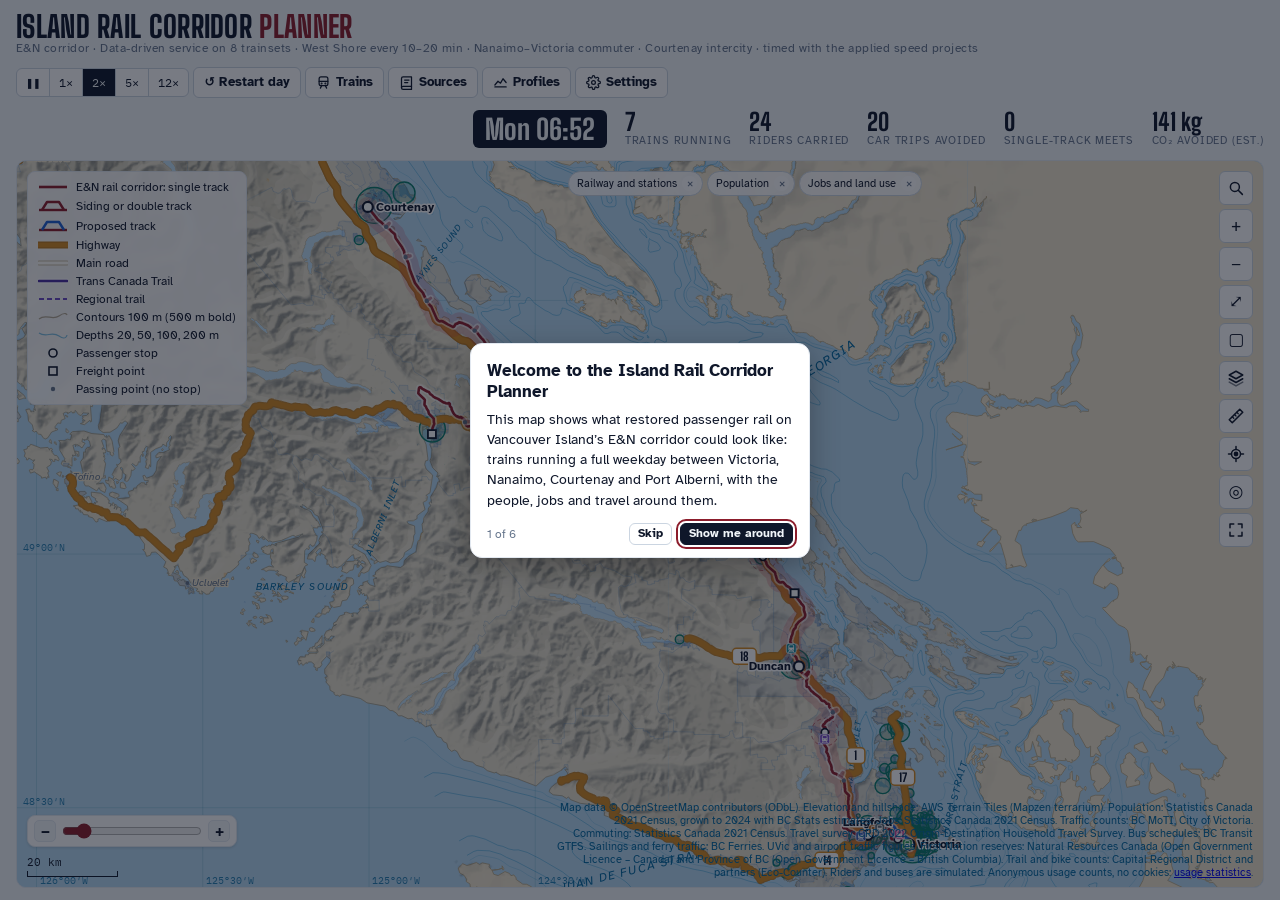
==== index.html @ 05e41fc4 "v126: following your location and following a vehicle cancel each other Co-Authored-By: Claude Opus " ====
<!doctype html>
<html lang="en">
<head>
<meta charset="utf-8">
<meta name="viewport" content="width=device-width, initial-scale=1">
<meta name="description" content="Island Rail Corridor Planner: interactive Vancouver Island rail corridor map with a timetable simulation, train editor, population and highway traffic overlays.">
<link rel="icon" href="favicon.svg" type="image/svg+xml">
<meta property="og:type" content="website">
<meta property="og:site_name" content="Island Rail Corridor Planner">
<meta property="og:title" content="Island Rail Corridor Planner">
<meta property="og:description" content="Plan passenger rail from Victoria to Courtenay and Port Alberni: a live timetable simulation with trains, buses, ferries and flights, plus population, jobs and traffic.">
<meta property="og:url" content="https://skullyman.github.io/IslandRail/">
<meta property="og:image" content="https://skullyman.github.io/IslandRail/og-image.jpg">
<meta property="og:image:type" content="image/jpeg">
<meta property="og:image:width" content="1200">
<meta property="og:image:height" content="630">
<meta property="og:image:alt" content="Map of Vancouver Island showing the E&amp;N rail corridor from Victoria to Courtenay, with the title Island Rail Corridor Planner">
<meta name="twitter:card" content="summary_large_image">
<meta name="twitter:title" content="Island Rail Corridor Planner">
<meta name="twitter:description" content="Plan passenger rail from Victoria to Courtenay and Port Alberni on Vancouver Island's E&amp;N corridor.">
<meta name="twitter:image" content="https://skullyman.github.io/IslandRail/og-image.jpg">
<meta name="twitter:image:alt" content="Map of Vancouver Island showing the E&amp;N rail corridor from Victoria to Courtenay, with the title Island Rail Corridor Planner">
<title>Island Rail Corridor Planner</title>
<link rel="stylesheet" href="fonts/fonts.css">
<style>
/* Layout: dispatcher's console — live corridor map fills the left, train status board docked right; stacks on phones. */
:root{--res:#a21caf;
  --bg:#e8ebe4; --panel:#f7f7f2; --panel-2:#eef0ea; --ink:#1b2421; --muted:#5a6863; --line:#cfd5cd; --bp:#0a66c2; --ctl-line:#7b8882; --ctl-bg:#ffffff; --ctl-hov:#e9eee9;
  --sea:#b3d3de; --sea-ink:#3d6b75; --land:#cbbd96; --land-edge:#7a6d4d; --lake:#c0dbe3; --grid:rgba(40,70,80,.13);
  --rail:#8c1d2c; --rail-prop:#1d5fd1; --rail-tie:#f6efe4; --sleeper:#6b5a45; --rail-off:#8f8f8a; --sleeper-off:#b7b2a6; --bike-p:#1f8a3b; --bike-l:#3fae5a; --hwy:#d38a22; --hwy-case:#fff8ea; --hwy-flow:#fffdf5; --car:#6d4a10;
  --accent:#8c1d2c; --ok:#2c7a4b; --info:#2f5f9e; --warn:#a86a10; --bad:#b42318;
  --halo:#f7f4ea; --chip:#ffffff; --contour:rgba(122,92,48,.30); --contour-idx:rgba(110,78,36,.55); --elev:#5d4a2a; --hill-op:.85; --pop:#2563b8; --lu-res:#f0a53a; --lu-op:.34; --lu-com:#0f9f8a; --lu-ins:#2f8fd0; --lu-ind:#6e8794; --job:#0b7a6b; --t0:#5fa36a; --t1:#b6c544; --t2:#e8b030; --t3:#e0702b; --t4:#c42d2d; --road:#1b1d1c; --road-case:#f4efe2; --cg0:#3ad66b; --cg1:#f2c200; --cg2:#e0261b; --trail:#6a4bc4; --tct:#4b2fa3; --flow:#2f3f63; --bus:#0b6e4f; --d-air:#3a67d0; --d-ferry:#0f766e; --d-edu:#7b4cc9; --d-hosp:#c8324a; --d-def:#5c6870; --d-gov:#b5651d; --d-shop:#b0287f; --sp0:#7f0018;--sp1:#e0283a;--sp2:#c2348f;--sp3:#7b52c7;--sp4:#2b7bbf;--sp5:#0f9f8f; --crk0:#f0c27a;--crk1:#e58a3a;--crk2:#cf4b2a;--crk3:#9e1a1f; --heat-src:#e0601f; --heat-dst:#1f6fb8; --street:#fffdf6; --street-edge:#c9bea6; --hwy-edge:#b9781f;
  --display:"Big Shoulders Display","Arial Narrow",Impact,sans-serif;
  --body:"Atkinson Hyperlegible",system-ui,-apple-system,"Segoe UI",sans-serif;
  --mono:"IBM Plex Mono",ui-monospace,SFMono-Regular,Menlo,monospace;
}
@media (prefers-color-scheme: dark){:root:not([data-theme="light"]){--res:#e879f9;
  --bg:#0d1517; --panel:#131e21; --panel-2:#18262a; --ink:#e6ece8; --muted:#94a6a0; --line:#25363a; --bp:#5cb2ff; --ctl-line:#6b8a90; --ctl-bg:#203338; --ctl-hov:#2b454c;
  --sea:#0d2930; --sea-ink:#6fa3ad; --land:#1c2a25; --land-edge:#3d5148; --lake:#12333b; --grid:rgba(160,200,210,.09);
  --rail:#e2566b; --rail-prop:#6ea8ff; --rail-tie:#1c2a25; --sleeper:#a08a6a; --rail-off:#a3aba6; --sleeper-off:#6c7570; --bike-p:#4fd27a; --bike-l:#2f9e55; --hwy:#e2a03e; --hwy-case:#2b2a20; --hwy-flow:#3a3420; --car:#ffd58a;
  --accent:#ee7586; --ok:#4cc27c; --info:#6c9ee6; --warn:#e5a53b; --bad:#ff6b5e;
  --halo:#1c2a25; --chip:#1b2a2e; --contour:rgba(214,196,150,.18); --contour-idx:rgba(224,206,160,.36); --elev:#e8dcc0; --hill-op:.6; --pop:#7fb0ff; --lu-res:#ffb956; --lu-op:.17; --lu-com:#2fd1b6; --lu-ins:#5fb6f2; --lu-ind:#9db6c2; --job:#3fe0c5; --t0:#6fc27e; --t1:#cbd95a; --t2:#f2c14a; --t3:#f08a45; --t4:#ff5a4f; --road:#030504; --road-case:#7d9088; --cg0:#52e882; --cg1:#ffd426; --cg2:#ff4636; --trail:#b39bff; --tct:#d2c4ff; --flow:#bccbe8; --bus:#4fd1a1; --d-air:#5b86e8; --d-ferry:#2bb3a3; --d-edu:#9d77e0; --d-hosp:#e2566b; --d-def:#8a99a3; --d-gov:#d4893f; --d-shop:#e05aae; --sp0:#ff4d6a;--sp1:#ff7a6b;--sp2:#f06cc0;--sp3:#a98bff;--sp4:#5aa9ff;--sp5:#2fd1bd; --crk0:#f6cf86;--crk1:#f59a4a;--crk2:#ff6a45;--crk3:#ff3b4a; --heat-src:#ff8a3d; --heat-dst:#4aa8ff; --street:#4b5a55; --street-edge:#18221f; --hwy-edge:#2a1f0c; color-scheme:dark}}
:root[data-theme="dark"]{--res:#e879f9;
  --bg:#0d1517; --panel:#131e21; --panel-2:#18262a; --ink:#e6ece8; --muted:#94a6a0; --line:#25363a; --bp:#5cb2ff; --ctl-line:#6b8a90; --ctl-bg:#203338; --ctl-hov:#2b454c;
  --sea:#0d2930; --sea-ink:#6fa3ad; --land:#1c2a25; --land-edge:#3d5148; --lake:#12333b; --grid:rgba(160,200,210,.09);
  --rail:#e2566b; --rail-prop:#6ea8ff; --rail-tie:#1c2a25; --sleeper:#a08a6a; --rail-off:#a3aba6; --sleeper-off:#6c7570; --bike-p:#4fd27a; --bike-l:#2f9e55; --hwy:#e2a03e; --hwy-case:#2b2a20; --hwy-flow:#3a3420; --car:#ffd58a;
  --accent:#ee7586; --ok:#4cc27c; --info:#6c9ee6; --warn:#e5a53b; --bad:#ff6b5e;
  --halo:#1c2a25; --chip:#1b2a2e; --contour:rgba(214,196,150,.18); --contour-idx:rgba(224,206,160,.36); --elev:#e8dcc0; --hill-op:.6; --pop:#7fb0ff; --lu-res:#ffb956; --lu-op:.17; --lu-com:#2fd1b6; --lu-ins:#5fb6f2; --lu-ind:#9db6c2; --job:#3fe0c5; --t0:#6fc27e; --t1:#cbd95a; --t2:#f2c14a; --t3:#f08a45; --t4:#ff5a4f; --road:#030504; --road-case:#7d9088; --cg0:#52e882; --cg1:#ffd426; --cg2:#ff4636; --trail:#b39bff; --tct:#d2c4ff; --flow:#bccbe8; --bus:#4fd1a1; --d-air:#5b86e8; --d-ferry:#2bb3a3; --d-edu:#9d77e0; --d-hosp:#e2566b; --d-def:#8a99a3; --d-gov:#d4893f; --d-shop:#e05aae; --sp0:#ff4d6a;--sp1:#ff7a6b;--sp2:#f06cc0;--sp3:#a98bff;--sp4:#5aa9ff;--sp5:#2fd1bd; --crk0:#f6cf86;--crk1:#f59a4a;--crk2:#ff6a45;--crk3:#ff3b4a; --heat-src:#ff8a3d; --heat-dst:#4aa8ff; --street:#4b5a55; --street-edge:#18221f; --hwy-edge:#2a1f0c; color-scheme:dark}
html,body{height:100%}
body{background:var(--bg);color:var(--ink);font-family:var(--body);font-size:14px;margin:0}
*{box-sizing:border-box}
button{font:inherit;color:inherit}
:focus-visible{outline:2px solid var(--accent);outline-offset:2px}
.app{height:100%;display:grid;grid-template-rows:auto 1fr;padding-inline:16px;padding-block:12px;gap:12px}
/* header */
.top{display:flex;flex-wrap:wrap;align-items:center;gap:12px 22px}
.brand{display:flex;flex-direction:column;min-width:0}
.brand h1{font-family:var(--display);font-weight:800;font-size:30px;line-height:.95;margin:0;letter-spacing:.01em;text-transform:uppercase}
@media (max-width:440px){.brand h1{font-size:27px!important;letter-spacing:0}}
.brand h1 b{color:var(--accent)}
.brand span{font-size:12px;color:var(--muted);letter-spacing:.04em}
.clock{font-family:var(--display);font-weight:800;font-size:34px;line-height:1;font-variant-numeric:tabular-nums;padding:4px 12px;border-radius:6px;background:var(--ink);color:var(--bg);min-width:96px;text-align:center}
.ctrls{display:flex;gap:4px;align-items:center;flex-wrap:wrap}
.btn.restart{padding:7px 10px;font-weight:600;white-space:nowrap}
.seg{display:inline-flex;border:1px solid var(--line);border-radius:6px;overflow:hidden;background:var(--chip)}
.seg button{border:0;background:transparent;padding:6px 9px;cursor:pointer;font-family:var(--mono);font-size:12px}
.seg button[aria-pressed="true"]{background:var(--ink);color:var(--bg)}
.stats{display:flex;flex-wrap:wrap;align-items:center;gap:6px 18px;margin-left:auto}.stats .clock{font-size:28px;padding:5px 12px;align-self:center}
.stat{display:flex;flex-direction:column;min-width:0}
.stat b{font-family:var(--display);font-weight:800;font-size:24px;line-height:1;font-variant-numeric:tabular-nums}
.stat span{font-size:10.5px;text-transform:uppercase;letter-spacing:.08em;color:var(--muted)}
.lvl{min-width:150px}
.lvl b{font-size:20px}
.xpbar{height:5px;border-radius:3px;background:var(--line);margin-top:4px;overflow:hidden}
.xpbar i{display:block;height:100%;background:var(--accent);width:0;transition:width .4s}
/* main */
.main{display:grid;grid-template-columns:minmax(0,1fr) 380px;gap:12px;min-height:0}
.mapwrap{position:relative;min-height:0;border-radius:10px;overflow:hidden;border:1px solid var(--line);background:var(--sea);touch-action:none}
#map{width:100%;height:100%;display:block;cursor:grab;user-select:none}#map [data-cull]{display:none}
#mapfx{position:absolute;inset:0;width:100%;height:100%;pointer-events:none;will-change:transform;contain:strict}
#map.drag{cursor:grabbing}
.mapctl{position:absolute;top:10px;right:10px;display:flex;flex-direction:column;gap:4px;z-index:5}
@media (max-width:600px){.mapctl{gap:3px}.mapctl button{width:30px;height:30px}.mapctl button svg{width:16px;height:16px}}
.noinfo-legend .legend,.noinfo-reslegend #reslegend,.noinfo-poplegend #poplegend,.noinfo-joblegend #joblegend,.noinfo-flowlegend #flowlegend,.noinfo-traflegend #traflegend,.noinfo-crashlegend #crashlegend,.noinfo-speedlegend #speedlegend,.noinfo-destlegend #destlegend,.noinfo-buslegend #buslegend,.noinfo-bplegend #bplegend,.noinfo-ferrylegend #ferrylegend,.noinfo-airlegend #airlegend,.noinfo-freightlegend #freightlegend{display:none!important}
.nolbl-rail .lbl,.nolbl-trail .tlbl,.nolbl-pop .poplbl,.nolbl-job .joblbl,.nolbl-flow .flowlbl,.nolbl-crash .crlbl,.nolbl-speed .spdtag,.nolbl-speed .spdtagt,.nolbl-speed .worklbl,.nolbl-speed .infralbl,.nolbl-dest .destlbl,.nolbl-res .reslbl,.nolbl-bp .bplbl,.nolbl-ferry .frlbl,.nolbl-ferry .frtlbl,.nolbl-air .aplbl,.nolbl-freight .fblbl{display:none}
.crc,.crp{stroke:var(--halo);vector-effect:non-scaling-stroke;stroke-width:.8;cursor:pointer}.crc{fill-opacity:.62}.crp{fill-opacity:.8}
.crc.k0,.crp.k0{fill:var(--crk0)}.crc.k1,.crp.k1{fill:var(--crk1)}.crc.k2,.crp.k2{fill:var(--crk2)}.crc.k3,.crp.k3{fill:var(--crk3)}
.crlbl{font-family:var(--body);font-size:10.5px;font-weight:700;fill:var(--ink);paint-order:stroke;stroke:var(--halo);stroke-width:3px;stroke-linejoin:round;pointer-events:none}
.crkey{display:flex;gap:8px;flex-wrap:wrap;font-size:11px}.crkey span{display:flex;align-items:center;gap:4px}.crkey i{width:11px;height:11px;border-radius:50%;display:inline-block}
.crkey .k0{background:var(--crk0)}.crkey .k1{background:var(--crk1)}.crkey .k2{background:var(--crk2)}.crkey .k3{background:var(--crk3)}
.crtop{display:grid;gap:2px}.crtop button{all:unset;cursor:pointer;font-size:11.5px;padding:2px 0;display:block}.crtop button:hover,.crtop button:focus-visible{text-decoration:underline}.crtop button span{color:var(--muted)}
.layerpanel{position:absolute;top:10px;right:52px;z-index:6;width:300px;max-height:calc(100% - 20px);overflow:auto;background:var(--panel);border:1px solid var(--line);border-radius:8px;padding:8px 10px 10px;box-shadow:0 6px 24px rgba(0,0,0,.18);font-size:12px}
.lphead{display:flex;align-items:center;justify-content:space-between;margin-bottom:4px}.lphead h4{margin:0}.lphead button{border:0;background:none;font-size:20px;line-height:1;cursor:pointer;color:var(--ink);padding:2px 6px}
.lrow{display:grid;grid-template-columns:1fr 40px 46px;align-items:center;gap:4px;padding:2px 0}.lrow.lhdr{font-size:10.5px;color:var(--muted);text-transform:uppercase;letter-spacing:.05em}.lrow.lhdr span{text-align:center}
.lrow.lall{border-top:1px solid var(--line);margin-top:4px;padding-top:6px;font-weight:700}.lck{display:flex;justify-content:center}.lck input{accent-color:var(--ink);width:16px;height:16px;margin:0;cursor:pointer}.lck .na{color:var(--muted)}
.lsw{display:flex;align-items:center;gap:8px;width:100%;text-align:left;border:1px solid var(--line);border-radius:6px;background:var(--chip);color:var(--ink);font:inherit;font-size:12.5px;padding:5px 8px;cursor:pointer;min-height:32px}
.lsw svg{flex:none}.lsw[aria-pressed="true"]{background:var(--ink);color:var(--bg);border-color:var(--ink)}
.layerpanel .m{margin-top:6px}
@media (max-width:600px){.layerpanel{right:46px;width:auto;left:10px}}
#fsbtn .fs-out{display:none}#fsbtn[aria-pressed="true"] .fs-in{display:none}#fsbtn[aria-pressed="true"] .fs-out{display:inline}
.fsclock{display:none;position:absolute;top:10px;left:50%;transform:translateX(-50%);padding:4px 12px;border-radius:6px;background:var(--ink);color:var(--bg);font-family:var(--display);font-size:22px;font-weight:800;font-variant-numeric:tabular-nums;pointer-events:none;z-index:4}
.mapwrap:fullscreen .fsclock,.mapwrap.maxmap .fsclock{display:block}
.mapwrap:fullscreen{border-radius:0;border:0;width:100vw;height:100vh}
.mapwrap.maxmap{position:fixed;inset:0;z-index:1000;border-radius:0;border:0;height:auto!important;width:auto}
body.maxmap-on{overflow:hidden}
.mapctl button{width:34px;height:34px;border-radius:6px;border:1px solid var(--line);background:var(--chip);cursor:pointer;font-size:17px;line-height:1;display:grid;place-items:center}
.mapctl button[aria-pressed="true"]{background:var(--ink);color:var(--bg)}
#follow.wait{outline:2px solid #1a73e8;outline-offset:1px}
#locbtn.follow{background:#1a73e8;color:#fff;border-color:#1a73e8}#locbtn.wait svg{animation:locpulse 1s ease-in-out infinite}@keyframes locpulse{50%{opacity:.35}}
.locacc{fill:#1a73e8;fill-opacity:.12;stroke:#1a73e8;stroke-opacity:.45;stroke-width:1;vector-effect:non-scaling-stroke}.locme .lo{fill:#fff}.locme .li{fill:#1a73e8}.locme .lh{fill:#1a73e8;opacity:.35}.locme{cursor:pointer}#maptop .locme{pointer-events:auto}
.legend{position:absolute;left:10px;top:10px;background:color-mix(in srgb,var(--panel) 88%,transparent);border:1px solid var(--line);border-radius:8px;padding:8px 10px;font-size:11.5px;display:grid;gap:4px;backdrop-filter:blur(4px)}
.legend div{display:flex;align-items:center;gap:8px}
.legend svg{flex:none}
.scale{position:absolute;left:10px;bottom:10px;font-family:var(--mono);font-size:11px;color:var(--ink);display:flex;flex-direction:column;gap:2px}
.scale i{display:block;height:6px;border:1.5px solid var(--ink);border-top:0}
.credit{position:absolute;right:10px;bottom:8px;font-size:10.5px;color:var(--sea-ink);max-width:56%;text-align:right}
.toasts{position:absolute;left:50%;transform:translateX(-50%);bottom:34px;display:flex;flex-direction:column;gap:6px;align-items:center;pointer-events:none;width:min(92%,420px)}
.toast{background:var(--ink);color:var(--bg);padding:8px 14px;border-radius:999px;font-size:13px;box-shadow:0 6px 20px rgba(0,0,0,.25);animation:pop .35s ease-out;display:flex;gap:8px;align-items:center}
.toast b{font-family:var(--display);font-size:16px;letter-spacing:.03em;text-transform:uppercase;color:var(--accent)}
@keyframes pop{from{transform:translateY(10px);opacity:0}}
.tip{position:absolute;pointer-events:none;background:var(--panel);border:1px solid var(--line);border-radius:8px;padding:8px 10px;font-size:12px;box-shadow:0 8px 24px rgba(0,0,0,.18);min-width:170px;z-index:5}
.tip h4{margin:0 0 2px;font-family:var(--display);font-size:18px;text-transform:uppercase;letter-spacing:.02em}
.tip .m{color:var(--muted);font-family:var(--mono);font-size:11px}
/* panel */
.panel{display:flex;flex-direction:column;min-height:0;background:var(--panel);border:1px solid var(--line);border-radius:10px;overflow:hidden}
.phead{display:flex;align-items:baseline;justify-content:space-between;padding:10px 14px;border-bottom:1px solid var(--line);gap:8px}
.phead h2{margin:0;font-family:var(--display);font-weight:800;font-size:20px;text-transform:uppercase;letter-spacing:.03em}
.phead span{white-space:nowrap;font-size:12px;color:var(--muted);font-family:var(--mono)}
.cards{overflow:auto;padding:8px;display:flex;flex-direction:column;gap:6px;min-height:0;flex:1}
.card{border:1px solid var(--line);border-radius:8px;padding:9px 10px 8px;background:var(--chip);cursor:pointer;display:grid;gap:7px;text-align:left}
.card:hover{border-color:var(--muted)}
.card.sel{border-color:var(--c);box-shadow:0 0 0 2px color-mix(in srgb,var(--c) 35%,transparent)}
.ctop{display:flex;align-items:center;gap:9px;min-width:0}
.tid{font-family:var(--display);font-weight:800;font-size:17px;background:var(--c);color:#fff;border-radius:5px;padding:1px 6px;min-width:42px;text-align:center;font-variant-numeric:tabular-nums}
.tname{display:flex;flex-direction:column;min-width:0;flex:1}
.tname strong{font-size:13.5px;white-space:nowrap;overflow:hidden;text-overflow:ellipsis}
.tname span{font-size:11.5px;color:var(--muted);white-space:nowrap;overflow:hidden;text-overflow:ellipsis}
.pill{font-size:10.5px;font-weight:700;text-transform:uppercase;letter-spacing:.07em;padding:3px 7px;border-radius:999px;white-space:nowrap;border:1px solid currentColor}
.pill.run{color:var(--ok)} .pill.board{color:var(--info)} .pill.lay{color:var(--muted)} .pill.held{color:#fff;background:var(--bad);border-color:var(--bad);animation:blink 1s steps(2) infinite} .pill.crew{color:var(--warn)}
@keyframes blink{50%{opacity:.6}}
.trk{position:relative;height:10px}
.trk::before{content:"";position:absolute;left:0;right:0;top:4px;height:2px;background:var(--line);border-radius:2px}
.trk .tick{position:absolute;top:2px;width:2px;height:6px;background:var(--muted);opacity:.6;transform:translateX(-1px)}
.trk .tick.served{opacity:1;background:var(--ink)}
.trk .fill{position:absolute;top:4px;height:2px;background:var(--c);border-radius:2px}
.trk .dot{position:absolute;top:0;width:10px;height:10px;border-radius:50%;background:var(--c);border:2px solid var(--chip);transform:translateX(-5px);box-shadow:0 0 0 1px var(--c)}
.kv{display:grid;grid-template-columns:1.5fr .8fr .8fr 1fr;gap:4px 8px;margin:0}
.kv div{min-width:0}
.kv dt{font-size:9.5px;text-transform:uppercase;letter-spacing:.08em;color:var(--muted)}
.kv dd{margin:0;font-family:var(--mono);font-size:12px;font-variant-numeric:tabular-nums;white-space:nowrap;overflow:hidden;text-overflow:ellipsis}
.load{height:4px;background:var(--line);border-radius:2px;margin-top:3px;overflow:hidden}
.load i{display:block;height:100%;background:var(--c)}
.alert{display:flex;align-items:center;gap:8px;justify-content:space-between;background:color-mix(in srgb,var(--bad) 12%,transparent);border:1px solid color-mix(in srgb,var(--bad) 45%,transparent);border-radius:6px;padding:6px 8px;font-size:12px}
.alert[hidden],.tip[hidden]{display:none}
.alert button{border:0;background:var(--bad);color:#fff;font-weight:700;border-radius:5px;padding:5px 9px;cursor:pointer;white-space:nowrap}
.alert button:disabled{background:var(--warn);cursor:default}
.tabs{display:flex;width:100%;gap:1px;background:var(--panel-2);border:1px solid var(--line);border-radius:7px;padding:2px}
.tabs button{border:0;background:transparent;flex:1 1 auto;min-width:0;padding:5px 4px;border-radius:5px;cursor:pointer;font-family:var(--display);font-weight:800;font-size:14px;text-transform:uppercase;letter-spacing:.03em;color:var(--muted)}
.tabs button[aria-selected="true"]{background:var(--chip);color:var(--ink);box-shadow:0 1px 2px rgba(0,0,0,.12)}
.phead{align-items:center;flex-wrap:wrap}
.deps-wrap{overflow:auto;flex:1;min-height:0;padding:4px 10px 10px}
.board{width:100%;border-collapse:collapse;font-size:12.5px}
.board th{font-size:9.5px;text-transform:uppercase;letter-spacing:.08em;color:var(--muted);text-align:left;font-weight:400;padding:6px 4px;border-bottom:1px solid var(--line);position:sticky;top:0;background:var(--panel)}
.board td{padding:6px 4px;border-bottom:1px solid var(--line);vertical-align:top}
.board td:first-child{font-family:var(--mono);font-variant-numeric:tabular-nums;font-weight:600}
.board small{display:block;color:var(--muted);font-size:10.5px}
.board .ok{color:var(--ok)}.board .warnt{color:var(--warn)}.board .late{color:var(--bad);font-weight:700}
.board td:last-child{white-space:nowrap;font-family:var(--mono);font-size:11.5px}
.tno{font-family:var(--display);font-weight:800;font-size:15px;background:var(--c);color:#fff;border-radius:4px;padding:0 6px}
.bnote{font-size:11px;color:var(--muted);margin:10px 2px 0}
.tip .deps{display:grid;gap:2px;margin-top:6px;font-size:11.5px}
.tip .deps div{display:grid;grid-template-columns:42px 26px 1fr auto;gap:6px}
.tip .deps span:first-child{font-family:var(--mono)}
.tip .deps em{color:var(--bad);font-style:normal;font-family:var(--mono)}
.stn.fr{stroke-width:1.8}
.stn.pass{fill:var(--muted);stroke:none}
.lbl.passl{font-style:italic;fill:var(--muted)}
.train.idle{opacity:.82}
.log{border-top:1px solid var(--line);padding:8px 14px 10px;max-height:150px;overflow:auto;flex:none}
.log h3{margin:0 0 4px;font-size:10.5px;text-transform:uppercase;letter-spacing:.08em;color:var(--muted)}
.log ol{list-style:none;margin:0;padding:0;display:grid;gap:3px;font-size:12px}
.log li{display:flex;gap:8px}
.log time{font-family:var(--mono);color:var(--muted);flex:none}
/* svg */
.land{fill:var(--land);stroke:var(--land-edge);stroke-width:.8}
.lake{fill:var(--lake);stroke:var(--land-edge);stroke-width:.5}
.tint{fill:var(--elev);fill-opacity:.07;stroke:none}
.hill{opacity:var(--hill-op);pointer-events:none}
.ct{fill:none;stroke:var(--contour);pointer-events:none}
.ct.minor{stroke-width:.45;display:none}
.zo .ct{display:none}
.z2 .ct.minor{display:inline}
.ct.mid{stroke-width:.6}
.ct.idx{stroke-width:1.05;stroke:var(--contour-idx)}
.road,.road-case,.rdot{fill:none;stroke-linecap:round;stroke-linejoin:round}
.road{stroke:var(--street)}.road-case{stroke:var(--street-edge);opacity:.9}
.road.rc1{stroke-width:3.4}.road-case.rc1{stroke-width:5}.rdot.rc1{stroke-width:2.7}
.road.rc2{stroke-width:2.8}.road-case.rc2{stroke-width:4.2}.rdot.rc2{stroke-width:2.3}
.road.rc3{stroke-width:2.5}.road-case.rc3{stroke-width:3.3}.rdot.rc3{stroke-width:2.1}
.rc2,.rc3{display:none}.zr .rc2{display:inline}.zt .rc3{display:inline}
.rdot{stroke-dasharray:0 8;pointer-events:none}
.rdot.b0{stroke:var(--cg0)}.rdot.b1{stroke:var(--cg1);stroke-dasharray:0 6}.rdot.b2{stroke:var(--cg2);stroke-dasharray:0 4.2}
.car.b0{fill:var(--cg0)}.car.b1{fill:var(--cg1)}.car.b2{fill:var(--cg2)}
.car{stroke:var(--hwy-case);stroke-width:.6}
.trail{fill:none;stroke:var(--trail);stroke-width:2;stroke-dasharray:5 3;stroke-linecap:round;stroke-linejoin:round}
.tct-halo{fill:none;stroke:var(--halo);stroke-width:5;stroke-linecap:round;stroke-linejoin:round;opacity:.9}
.trail.tct{stroke:var(--tct);stroke-width:2.6;stroke-dasharray:none}
.trail-hit{fill:none;stroke:transparent;stroke-width:12;cursor:pointer;pointer-events:stroke}
.trail-g:hover .trail{stroke-width:3.2}
.tlbl{font-family:var(--body);font-style:italic;font-weight:700;fill:var(--trail);paint-order:stroke;stroke:var(--land);stroke-width:3px;stroke-linejoin:round;pointer-events:none}
.grat{stroke:var(--grid);stroke-width:1;fill:none}
.hw-case{fill:none;stroke:var(--hwy-edge);opacity:.9;stroke-linecap:round;stroke-linejoin:round}
.hw{fill:none;stroke:var(--hwy);stroke-linecap:round;stroke-linejoin:round}
.fcong .hw{stroke:var(--road)}.fcong .road{stroke:var(--road)}.fcong .hw-case,.fcong .road-case{stroke:var(--road-case)}
.rdot.rch{stroke-width:3.6}.rdot.rch.b0{stroke-dasharray:0 10}.rdot.rch.b1{stroke-dasharray:0 7}.rdot.rch.b2{stroke-dasharray:0 4.8}
.hw-flow{display:none}
@keyframes flow{to{stroke-dashoffset:-12}}
.car{fill:var(--car)}
.rail{fill:none;stroke:var(--rail);stroke-linejoin:round;stroke-linecap:butt}
.rail-halo{fill:none;stroke:var(--halo,#fff);stroke-opacity:.55;stroke-linejoin:round;stroke-linecap:round}
.sleepers{display:none}
.sleepers{fill:none;stroke:var(--sleeper);stroke-dasharray:2 4.6;stroke-linejoin:round}
.sleepers.added{stroke-dasharray:1.6 7}.rail.added{stroke:var(--rail-prop)}
.railoff .rail{stroke:var(--rail-off)}.railoff .sleepers{stroke:var(--sleeper-off)}.railoff .rail.added{opacity:.6}
.bikep{fill:none;stroke:var(--bike-p);stroke-width:1.7;stroke-linecap:round;stroke-linejoin:round;opacity:.9}
.bikel{fill:none;stroke:var(--bike-l);stroke-width:1.2;stroke-dasharray:3 2.5;stroke-linecap:round;opacity:.85}
.th{fill:var(--chip);stroke:var(--rail);stroke-width:2;cursor:grab;touch-action:none}
.th.anc{fill:var(--rail);stroke:var(--chip)}
.th.mid{fill:var(--chip);fill-opacity:.75;stroke-width:1.4;stroke-dasharray:2 2}
.th.ext{fill:var(--accent);stroke:var(--chip)}
.thext{stroke:var(--accent);stroke-width:1.6;stroke-dasharray:3 3;pointer-events:none}
.thline{fill:none;stroke:transparent;stroke-width:14;cursor:copy;pointer-events:stroke}
.th:hover,.th.drag{stroke:var(--accent);stroke-width:3}.th.drag{cursor:grabbing}
.trkdraft{fill:none;stroke:var(--rail);stroke-width:4;stroke-dasharray:7 5;stroke-linecap:round;stroke-linejoin:round;opacity:.85;pointer-events:none}
.trkdraft.rubber{opacity:.45}
.trkpt{fill:var(--chip);stroke:var(--rail);stroke-width:2;pointer-events:none}
.drawing{cursor:crosshair}
.trow2 .sctl select{max-width:90px}
.spdbox{padding:10px 12px;border-bottom:1px solid var(--line);display:grid;gap:6px}.spdhead{display:flex;justify-content:space-between;align-items:center}.spdhead h4{margin:0}
.spdsel{display:flex;gap:6px;align-items:center;font-size:12px;flex-wrap:wrap}.spdbox select{font:inherit;font-size:12px}
.spdchart{width:100%;height:auto;display:block;touch-action:none}.spg{stroke:var(--line);stroke-width:.6}.spa{stroke:var(--muted);stroke-width:.8}.spt{font-family:var(--body);font-size:8px;fill:var(--muted)}
.spr,.spp,.spb{fill:none;stroke-width:1.4;opacity:.55}.spr{stroke:var(--rail)}.spp{stroke:var(--ink);stroke-dasharray:none}.spb{stroke:var(--muted);stroke-dasharray:3 2}.spr.on,.spp.on,.spb.on{stroke-width:2.6;opacity:1}.spc{stroke:var(--ink);stroke-width:.7;stroke-dasharray:2 2}
.spdkey{display:flex;gap:10px;flex-wrap:wrap;font-size:11px;color:var(--muted)}.spdkey span{display:flex;align-items:center;gap:4px}.spdkey i{width:14px;height:0;border-top:2.5px solid;display:inline-block}.spdkey .kr{border-color:var(--rail)}.spdkey .kp{border-color:var(--ink)}.spdkey .kb{border-color:var(--muted);border-top-style:dashed}
.spdtab{width:100%;border-collapse:collapse;font-size:11.5px}.spdtab th,.spdtab td{padding:3px 4px;white-space:nowrap;text-align:right;border-bottom:1px solid var(--line)}.spdtab th:first-child,.spdtab td:first-child{text-align:left;white-space:normal}.spdtab .on{font-weight:700}.spdtab th{font-weight:600;color:var(--muted)}.spdtab th.on{color:var(--ink)}
.spw{fill:none;stroke:#2b9a8f;stroke-width:2.4}.spdkey .kw{border-color:#2b9a8f}
.spdseg{fill:none;stroke-width:7;stroke-linecap:round;stroke-linejoin:round}.s0{stroke:var(--sp0);fill:var(--sp0)}.s1{stroke:var(--sp1);fill:var(--sp1)}.s2{stroke:var(--sp2);fill:var(--sp2)}.s3{stroke:var(--sp3);fill:var(--sp3)}.s4{stroke:var(--sp4);fill:var(--sp4)}.s5{stroke:var(--sp5);fill:var(--sp5)}
polyline.spdseg{fill:none}rect.spdtag{stroke:var(--halo);stroke-width:1}.spdtagt{font-family:var(--mono);font-size:9.5px;font-weight:700;fill:#fff;pointer-events:none}
.workband{fill:none;stroke-width:18;stroke-opacity:.28;stroke-linecap:round;cursor:pointer}.work.sel .workband{stroke-opacity:.6}.workdot{stroke:#fff;stroke-width:1.4;cursor:pointer}.workico{fill:#fff;font-size:10px;font-weight:700;pointer-events:none}
.worklbl{font-family:var(--body);font-size:10.5px;font-weight:700;fill:var(--ink);paint-order:stroke;stroke:var(--halo);stroke-width:3px;pointer-events:none}
.spdbars{display:grid;gap:2px;font-size:11.5px}.spdbars div{display:grid;grid-template-columns:22px 1fr auto;align-items:center;gap:6px}.spdbars i{height:5px;border-radius:3px;display:block}
.spdbars i.s0{background:var(--sp0)}.spdbars i.s1{background:var(--sp1)}.spdbars i.s2{background:var(--sp2)}.spdbars i.s3{background:var(--sp3)}.spdbars i.s4{background:var(--sp4)}.spdbars i.s5{background:var(--sp5)}
.wkrow{display:grid;grid-template-columns:24px 1fr auto;gap:8px;align-items:center;padding:6px 4px;border-top:1px solid var(--line);cursor:pointer;font-size:12px}.wkrow.sel{background:color-mix(in srgb,var(--accent) 8%,transparent)}.wkrow:hover{background:color-mix(in srgb,var(--ink) 5%,transparent)}
.wkico{width:22px;height:22px;border-radius:50%;color:#fff;display:grid;place-items:center;font-size:12px;font-weight:700}.wkr{display:grid;justify-items:end;gap:2px;font-size:11px}
.wkst{font-size:10.5px;padding:1px 6px;border-radius:9px;border:1px solid var(--line)}.st-funded,.st-built{background:var(--ok);color:#fff;border-color:var(--ok)}.st-planned{border-color:var(--ok);color:var(--ok)}
.wkform .frow{display:grid;gap:6px;margin-bottom:6px}.wkform .frow.g3{grid-template-columns:1fr 1fr 1fr}.wkform label{display:grid;gap:2px;font-size:11.5px}.wkform input,.wkform select,.wkform textarea{font:inherit;font-size:12px;min-width:0;width:100%}
svg.picking{cursor:crosshair}
.infra{cursor:pointer}.infrabg{fill:var(--chip);stroke:var(--ink);stroke-width:1.2}.infra.kh .infrabg{fill:var(--ink)}.infra.kh .infraico{fill:var(--chip)}.infra.kt .infrabg{fill:#5b4a8a;stroke:#fff}.infra.kt .infraico{fill:#fff}.infra.kr .infrabg{stroke:var(--muted)}.infra.ko .infrabg{stroke:var(--muted)}.infra.kx .infraico{font-size:8px}.infra.kxG .infrabg{fill:#c62828;stroke:#fff}.infra.kxG .infraico{fill:#fff}.infra.kxL .infrabg{fill:#e0a400;stroke:var(--ink)}.infra.kxP .infrabg{fill:var(--chip);stroke:var(--ink)}.infra.kxpriv{opacity:.55}.infra.kxw .infrabg{stroke:var(--ok);stroke-width:2.2}
.infraico{font-size:9px;font-weight:700;fill:var(--ink);pointer-events:none}.infra.bad .infrabg{fill:#c62828;stroke:#fff;stroke-width:1.6}.infra.bad .infraico{fill:#fff;font-size:11px}.infra.fixed .infrabg{fill:var(--ok)}
.infralbl{font-family:var(--body);font-size:10px;fill:var(--ink);paint-order:stroke;stroke:var(--halo);stroke-width:3px;pointer-events:none}.infralbl.bad{fill:#c62828;font-weight:700}
.gapseg{fill:none;stroke:#c62828;stroke-width:9;stroke-dasharray:3 4}.gapseg.consent{stroke-opacity:.75}.gapseg.fixed{stroke:var(--ok)}
.infrasum{display:grid;gap:4px;margin-top:6px;border-top:1px solid var(--line);padding-top:8px}.probrow{display:grid;grid-template-columns:16px 1fr auto;gap:6px;align-items:center;font-size:12px}.badt{color:#c62828;font-weight:700}.okt{color:var(--ok);font-weight:700}
.spdwarn{color:var(--warn);font-size:12px;margin:0}.spdbox p{margin:0}
.route-hi{fill:none;stroke-linecap:round;stroke-linejoin:round;opacity:.2}
.stn{fill:var(--halo);stroke:var(--ink);stroke-width:1.6;cursor:pointer}
.stn.major{stroke-width:2.2}
.lbl{font-family:var(--body);fill:var(--ink);paint-order:stroke;stroke:var(--halo);stroke-width:3px;stroke-linejoin:round}
.lbl.major{font-weight:700}
.wlbl{font-family:var(--body);font-style:italic;fill:var(--sea-ink);letter-spacing:.12em}
.ilbl{font-family:var(--body);font-style:italic;fill:var(--muted);paint-order:stroke;stroke:var(--land);stroke-width:2.5px}
.peak{fill:var(--muted)}
.plbl{font-family:var(--mono);fill:var(--muted);paint-order:stroke;stroke:var(--land);stroke-width:2.5px}
.glbl{font-family:var(--mono);fill:var(--sea-ink);opacity:.8}
.shield rect{fill:var(--chip);stroke:var(--hwy);stroke-width:1.5}
.shield text{font-family:var(--display);font-weight:800;fill:var(--ink)}
.train{cursor:pointer}
.train .pillbg{stroke:#fff;stroke-width:1.5}
.train text{font-family:var(--display);font-weight:800;fill:#fff;pointer-events:none}
.train .tico-body{fill:#fff;stroke:#fff;stroke-width:.6;stroke-linejoin:round}.train .tico-rail{fill:none;stroke:#fff;stroke-width:1.5;stroke-linecap:round}.train .tico{pointer-events:none}
.train text.tnum{stroke-width:3.2px;stroke-linejoin:round;paint-order:stroke;font-size:11px}
.nolbl-rail .train text.tnum{display:none}
.train .ring{fill:none;stroke-width:2.5;opacity:0}
.train.sel .ring{opacity:1;animation:ring 1.4s ease-out infinite}
@keyframes ring{from{r:12;opacity:.9}to{r:30;opacity:0}}
.train .warn{fill:var(--bad);stroke:#fff;stroke-width:1.2}
@media (prefers-reduced-motion: reduce){.hw-flow,.train.sel .ring,.pill.held,.toast{animation:none}}
@media (max-width:980px){
  .app{height:auto;grid-template-rows:auto auto}
  html,body{height:auto}
  .main{grid-template-columns:1fr}
  .mapwrap{height:min(78vh,640px)}
  .panel{max-height:none}
  .cards{overflow:visible}
  .stats{margin-left:0}
}
@media (max-width:520px){
  .brand h1{font-size:24px}.clock{font-size:26px;min-width:76px}
  .legend{display:none}.stat b{font-size:19px}
  .kv{grid-template-columns:1fr 1fr}
  .credit{max-width:70%}
}

/* planner */
[hidden]{display:none!important}
.pane{display:flex;flex-direction:column;min-height:0;flex:1;overflow:auto}
.toolbar{display:flex;gap:6px;flex-wrap:wrap;align-items:center;padding:8px 10px;border-bottom:1px solid var(--line);position:sticky;top:0;background:var(--panel);z-index:2}
.toolbar select{max-width:150px}
.grow{flex:1}
.btn{border:1px solid var(--line);background:var(--chip);color:var(--ink);border-radius:6px;padding:6px 10px;cursor:pointer;font-size:12.5px;line-height:1.2}
.btn:hover{border-color:var(--muted)}
.btn.primary{background:var(--ink);color:var(--bg);border-color:var(--ink);font-weight:700}
.btn.danger{color:var(--bad)}
.btn.ghost{border-color:transparent;background:transparent}
.btn.sm{padding:3px 8px;font-size:11.5px}
.btn:disabled{opacity:.45;cursor:not-allowed}
.panel select,.panel input,.panel textarea{font:inherit;font-size:12.5px;padding:5px 7px;border:1px solid var(--line);border-radius:5px;background:var(--chip);color:var(--ink);min-width:0}
.form{padding:10px 12px 12px;border-bottom:1px solid var(--line);background:var(--panel-2);display:grid;gap:9px}
.form h3{margin:0;font-family:var(--display);font-size:18px;text-transform:uppercase;letter-spacing:.03em}
.fh{display:flex;gap:8px;align-items:center;min-width:0}
.grid2{display:grid;grid-template-columns:1fr 1fr;gap:8px}
.grid3{display:grid;grid-template-columns:.7fr 1.1fr .9fr;gap:8px}
.fld{display:flex;flex-direction:column;gap:3px;min-width:0}
.fld>label{font-size:9.5px;text-transform:uppercase;letter-spacing:.08em;color:var(--muted)}
.fld input,.fld select{width:100%}
.row2{display:flex;gap:6px}.row2>*{flex:1}
.repbox{display:grid;gap:6px;padding:8px;border:1px dashed var(--line);border-radius:7px}
.bands{display:grid;gap:5px}
.band{display:grid;grid-template-columns:1fr 1fr 62px 28px;gap:5px;align-items:center}.band input{width:100%;min-width:0}.band.hd{font-size:10.5px;text-transform:uppercase;letter-spacing:.05em;color:var(--muted)}
.fld input,.fld select{min-width:0;max-width:100%}.grid2>*,.grid3>*{min-width:0}
.repbox textarea{width:100%;font-family:var(--mono);font-size:12px;resize:vertical}
.hint{font-size:11.5px;color:var(--muted);padding-top:4px}
.chips{display:flex;flex-wrap:wrap;gap:4px}
.chips.sub{margin-top:6px}
.chip{font-size:11.5px;border:1px solid var(--line);border-radius:999px;padding:3px 9px;cursor:pointer;background:var(--chip);color:var(--ink)}
.chip.sm{font-size:11px;padding:2px 7px}
.chip[aria-pressed="true"]{background:var(--ink);color:var(--bg);border-color:var(--ink)}
.preview{font-family:var(--mono);font-size:11.5px}
.stoptimes{display:flex;flex-wrap:wrap;gap:3px 10px;font-size:11px;color:var(--muted)}
.stoptimes b{font-family:var(--mono);color:var(--ink);font-weight:600}
.warns{margin:0;padding:0;list-style:none;font-size:12px;color:var(--warn);display:grid;gap:2px}
.actions{display:flex;gap:6px;flex-wrap:wrap}
.trow{display:grid;grid-template-columns:42px 38px minmax(0,1fr) auto;gap:8px;align-items:center;padding:7px 12px;border-bottom:1px solid var(--line);cursor:pointer}
.trow:hover{background:var(--panel-2)}
.trow.sel{background:color-mix(in srgb,var(--accent) 12%,transparent)}
.trow time{font-family:var(--mono);font-weight:600;font-size:12.5px;font-variant-numeric:tabular-nums}
.trow .tno{text-align:center;font-size:14px}
.tm{min-width:0}
.tm b{display:block;font-size:12.5px;white-space:nowrap;overflow:hidden;text-overflow:ellipsis}
.tm small{display:block;color:var(--muted);font-size:11px;white-space:nowrap;overflow:hidden;text-overflow:ellipsis}
.tm small.wtxt,.wtxt{color:var(--warn)}
.st{font-size:9.5px;text-transform:uppercase;letter-spacing:.06em;padding:2px 6px;border-radius:999px;border:1px solid var(--line);color:var(--muted);white-space:nowrap}
.st.run{color:var(--ok);border-color:currentColor}.st.una{color:var(--warn);border-color:currentColor}.st.bad{color:#fff;background:var(--bad);border-color:var(--bad)}.st.done{opacity:.6}
.empty{padding:16px 12px;color:var(--muted);margin:0}
.sec{font-size:10.5px;text-transform:uppercase;letter-spacing:.08em;color:var(--muted);padding:12px 12px 4px;margin:0;font-weight:700}
.frow{padding:9px 12px;border-bottom:1px solid var(--line);display:grid;gap:5px;cursor:pointer}
.frow.sel{background:color-mix(in srgb,var(--c) 10%,transparent)}
.frow .dot{width:12px;height:12px;border-radius:3px;background:var(--c);flex:none}
.frow .fname{flex:1;min-width:0;font-weight:700;border:1px solid var(--line);background:var(--panel);border-radius:5px;padding:3px 24px 3px 7px;background-image:url("data:image/svg+xml,%3Csvg xmlns='http://www.w3.org/2000/svg' width='12' height='12' viewBox='0 0 24 24' fill='none' stroke='%2394a6a0' stroke-width='2.4' stroke-linecap='round'%3E%3Cpath d='M4 20h4L19 9l-4-4L4 16z'/%3E%3C/svg%3E");background-repeat:no-repeat;background-position:right 7px center}
.frow .fname:focus{border-color:var(--accent);outline:none}
.frow select{max-width:150px}
.fmeta{display:flex;flex-wrap:wrap;gap:4px 10px;font-size:11.5px;color:var(--muted);align-items:center}
.fmeta.mono{font-family:var(--mono);font-size:11px}
.types{display:grid;gap:6px;padding:4px 12px 12px}
.placebar{position:absolute;left:50%;top:12px;transform:translateX(-50%);background:var(--ink);color:var(--bg);border-radius:999px;padding:6px 8px 6px 14px;display:flex;gap:10px;align-items:center;font-size:12.5px;z-index:6;box-shadow:0 6px 18px rgba(0,0,0,.25)}
.placing{cursor:crosshair}.placing.drag{cursor:grabbing}
.stn.new{stroke:var(--accent)}
.draftstn{fill:var(--accent);stroke:#fff;stroke-width:2}
.srow{padding:8px 12px;border-bottom:1px solid var(--line);display:grid;grid-template-columns:auto 1fr auto;gap:4px 10px;align-items:center}
.srow .km{font-family:var(--mono);font-size:11px;color:var(--muted);width:58px}
.srow input.sname{font-weight:700;width:100%;min-width:0}
.srow .sctl{grid-column:2/4;display:flex;gap:6px;flex-wrap:wrap;align-items:center;font-size:11.5px;color:var(--muted)}
.srow .sctl select,.srow .sctl input{font-size:11.5px}
.srow .sctl input[type=number]{width:52px}
.srow .badge{font-size:10px;text-transform:uppercase;letter-spacing:.06em;border:1px solid var(--accent);color:var(--accent);border-radius:4px;padding:0 4px}
.tcard{border:1px solid var(--line);border-radius:8px;padding:8px 10px;display:grid;gap:3px;background:var(--chip)}
.tcard p{margin:2px 0 0;font-size:12px}
.kpis{display:grid;grid-template-columns:1fr 1fr;gap:6px;padding:4px 12px}
.kpi{border:1px solid var(--line);border-radius:8px;padding:8px 10px;background:var(--chip);display:flex;flex-direction:column}
.kpi b{font-family:var(--display);font-size:22px;font-weight:800;font-variant-numeric:tabular-nums;line-height:1.05}
.kpi span{font-size:10.5px;text-transform:uppercase;letter-spacing:.06em;color:var(--muted)}
.pbtns{display:flex;gap:6px;flex-wrap:wrap;padding:8px 12px}
.ttcmp{padding:0 12px 6px;font-size:12px}.ttcmp table{width:100%;border-collapse:collapse}.ttcmp th,.ttcmp td{padding:3px 4px;border-bottom:1px solid var(--line);text-align:right;font-variant-numeric:tabular-nums}.ttcmp th:first-child{text-align:left;font-weight:400}.ttcmp thead th{font-weight:700}.ttcmp .m{margin-top:4px}
.pio{padding:0 12px}.pio textarea{width:100%;min-height:90px;font-family:var(--mono);font-size:11px;resize:vertical}.pio .pbtns{padding:6px 0}
.notes{margin:0;padding:4px 12px 14px 28px;font-size:12px;color:var(--muted);display:grid;gap:4px}
.train.ecs .pillbg{opacity:.55}
/* population overlay */
.lu{stroke:none}.lu-r{fill:var(--lu-res);fill-opacity:var(--lu-op)}.lu-c{fill:var(--lu-com);fill-opacity:.55}.lu-n{fill:var(--lu-ins);fill-opacity:.45}.lu-i{fill:var(--lu-ind);fill-opacity:.5}
.jobc{fill:var(--job);fill-opacity:.2;stroke:var(--job);stroke-width:1.4;cursor:help}
.joblbl{font-family:var(--body);font-size:10px;font-weight:700;fill:var(--job);paint-order:stroke;stroke:var(--halo);stroke-width:3px;stroke-linejoin:round;pointer-events:none}
.legstack{position:absolute;left:10px;bottom:46px;display:flex;flex-direction:column;gap:6px;max-height:calc(100% - 120px);overflow:auto}
.legstack .poplegend{position:static}
.lukey{display:grid;grid-template-columns:1fr 1fr;gap:3px 8px;font-size:10.5px}.lukey span{display:flex;align-items:center;gap:5px}.lukey i{display:block;width:13px;height:10px;border-radius:2px}
.jobkey i{border-color:var(--job)!important;background:color-mix(in srgb,var(--job) 20%,transparent)!important}
.tstn.short{stroke-width:1.2}
.dal .da{fill:var(--pop);stroke:var(--pop);stroke-opacity:.25;stroke-width:.4;cursor:help}
.da-0{fill-opacity:.04}.da-1{fill-opacity:.12}.da-2{fill-opacity:.24}.da-3{fill-opacity:.38}.da-4{fill-opacity:.52}.da-5{fill-opacity:.66}.da-6{fill-opacity:.82}
.dal .da-s{fill:var(--muted);fill-opacity:.12}
.dal .da-walk{stroke:var(--accent);stroke-opacity:.8;stroke-width:1.2}
.dal .da:hover{stroke:var(--ink);stroke-opacity:1;stroke-width:1.4}
.catch3,.catch08{fill:none;stroke:var(--accent);pointer-events:none}.catch3{stroke-width:1;stroke-dasharray:4 3;stroke-opacity:.55}.catch08{stroke-width:1.4;stroke-opacity:.85}
.dakey{display:grid;grid-template-columns:repeat(7,1fr);gap:2px}
.dakey span{display:flex;flex-direction:column;align-items:center;gap:2px;font-size:10px;color:var(--muted);font-variant-numeric:tabular-nums}
.dakey i{display:block;width:100%;height:12px;background:var(--pop);border:1px solid color-mix(in srgb,var(--pop) 30%,transparent)}
.dakey i.da-0{opacity:.06}.dakey i.da-1{opacity:.13}.dakey i.da-2{opacity:.23}.dakey i.da-3{opacity:.35}.dakey i.da-4{opacity:.49}.dakey i.da-5{opacity:.65}.dakey i.da-6{opacity:.82}
.poplbl{font-family:var(--body);font-size:10.5px;fill:var(--ink);paint-order:stroke;stroke:var(--halo);stroke-width:3px;stroke-linejoin:round;pointer-events:none}
.poplegend{position:absolute;left:10px;bottom:46px;background:color-mix(in srgb,var(--panel) 92%,transparent);border:1px solid var(--line);border-radius:8px;padding:9px 11px;font-size:11.5px;display:grid;gap:5px;max-width:240px;backdrop-filter:blur(4px)}
.poplegend h4{margin:0;font-family:var(--display);font-size:15px;text-transform:uppercase;letter-spacing:.03em}
.poplegend .m{color:var(--muted)}
.poplegend b{font-variant-numeric:tabular-nums}
.popkey{display:flex;align-items:flex-end;gap:10px}
.popkey span{display:flex;flex-direction:column;align-items:center;gap:2px;font-size:10px;color:var(--muted)}
.popkey i{display:block;border-radius:50%;border:1.4px solid var(--pop);background:color-mix(in srgb,var(--pop) 22%,transparent)}
.mapctl svg{display:block}
.tseg{fill:none;stroke-width:5.5;stroke-linecap:round;stroke-linejoin:round;opacity:.95}
.tstn{stroke:var(--chip);stroke-width:1.6;cursor:pointer}
.tmode .hw-flow{display:none}
.tkey{display:flex;flex-wrap:wrap;gap:4px 8px;font-size:10.5px}
.tkey span{display:flex;align-items:center;gap:4px}
.tkey i{display:block;width:16px;height:5px;border-radius:3px}
.flowarc{fill:none;stroke:var(--flow);stroke-linecap:round;opacity:.72}
.flowarc.hot{opacity:1}
.flowghost{fill:none;stroke:var(--flow);stroke-opacity:.2;stroke-linecap:round}
.flowhit{fill:none;stroke:transparent;stroke-width:12px;cursor:help;pointer-events:stroke}
.flowarr{fill:var(--flow);opacity:.85;pointer-events:none}
.flownode{fill:var(--halo);stroke:var(--flow);stroke-width:1.6;cursor:help}
.flowrail{fill:none;stroke:var(--rail);stroke-opacity:.32;stroke-linecap:round;stroke-linejoin:round;pointer-events:none}
.flowlbl{font-family:var(--body);font-size:11px;font-weight:700;fill:var(--rail);paint-order:stroke;stroke:var(--halo);stroke-width:3px;stroke-linejoin:round}
.frow{display:flex;align-items:center;gap:6px;font-size:11.5px}.frow[hidden]{display:none}.frow input[type=range]{flex:1;min-width:70px;accent-color:var(--flow)}
.frow select{font:inherit;font-size:11.5px;background:var(--chip);color:var(--ink);border:1px solid var(--line);border-radius:4px;padding:1px 3px}
.flowlegend{max-width:262px;grid-template-columns:minmax(0,1fr)}.frow{flex-wrap:wrap}.frow select{min-width:0}.flowlegend .seg{justify-self:start}.flowlegend details{font-size:11px;color:var(--muted)}.flowlegend summary{cursor:pointer;color:var(--ink)}.frow select{max-width:160px}#fstats{display:grid;gap:4px}.flowlegend .seg button{font-size:11.5px;padding:4px 9px}
.legstack{z-index:3}
@media (max-width:600px){.flowlegend{max-width:225px!important;font-size:11px;padding:7px 9px}.flowlegend>.m,.flowlegend .flowkey{display:none!important}.flowlegend h4{font-size:13px}.frow input[type=range]{min-width:40px}}
.genarc{stroke-dasharray:4 3;opacity:.55}
.fdot{fill:none;stroke-width:4.2px;stroke-linecap:round;pointer-events:none}.fdot.car{stroke:var(--flow)}.fdot.rail{stroke:var(--rail);stroke-width:4.8px}.fdot.gen{stroke:var(--job)}
.destbg{stroke:#fff;stroke-width:1.3;cursor:pointer}.desticn{fill:#fff;stroke:none;pointer-events:none}.desticn.line{fill:none;stroke:#fff;stroke-width:1.2;stroke-linecap:round}
.destl .far{opacity:.45}.destlbl{font-family:var(--body);font-size:10.5px;font-weight:700;fill:var(--ink);paint-order:stroke;stroke:var(--halo);stroke-width:3px;stroke-linejoin:round;pointer-events:none}
.destkey{display:flex;flex-wrap:wrap;gap:3px 10px;font-size:11px}.destkey i{display:inline-block;width:10px;height:10px;border-radius:50%;margin-right:4px;vertical-align:-1px}#dstats{display:grid;gap:4px}
.feed{border-top:1px solid var(--line);padding-top:6px;display:grid;gap:5px}.feed h5{margin:0;font-size:12px;text-transform:uppercase;letter-spacing:.04em}
.fdopts{display:grid;gap:4px;font-size:11.5px}.fdopts label{display:flex;align-items:center;gap:5px}.fdopts input[type=number]{width:46px;font:inherit;padding:2px 4px;border:1px solid var(--ctl-line);border-radius:5px;background:var(--ctl-bg);color:var(--ink)}
.fdbtns{display:flex;gap:6px}.fdbtns .btn[disabled]{opacity:.45;cursor:default}.fdlist{display:grid;grid-template-columns:1fr auto;gap:1px 10px;font-size:11.5px;font-variant-numeric:tabular-nums;max-height:180px;overflow:auto}
.busline{fill:none;stroke-width:1.6px;stroke-linejoin:round;stroke-linecap:round;opacity:.55}.busline.hot{opacity:1;stroke-width:3px}
/* holiday themes (V63) */
#thfx{position:absolute;inset:0;pointer-events:none;z-index:2}
.thweb{position:absolute;top:0;right:58px;pointer-events:none;color:rgba(70,70,80,.55);display:none;z-index:2}
:root[data-theme=dark] .thweb{color:rgba(230,230,240,.45)}
@media (prefers-color-scheme:dark){:root:not([data-theme=light]) .thweb{color:rgba(230,230,240,.45)}}
[data-holiday=halloween] .thweb{display:block}
#setmenu.setmenu{grid-template-columns:minmax(0,1fr);width:min(340px,calc(100vw - 32px))}.setrow.stack{display:grid;gap:5px;justify-content:stretch}
.setrow select{font:inherit;font-size:12.5px;padding:6px 8px;border-radius:6px;border:1px solid var(--line);background:var(--bg);color:var(--ink);width:100%;min-width:0}
.noinfo-tankerlegend #tankerlegend{display:none!important}.nolbl-tanker .tklbl{display:none}
.tkhull{fill:#9a3412;stroke:#fff;stroke-width:1.2}.tkhull.still{fill:#a8a29e}.tkdeck{fill:none;stroke:#fed7aa;stroke-width:.9}.tkship{cursor:pointer}
.tklbl{font-family:var(--body);font-size:10.5px;font-weight:700;fill:#7c2d12;paint-order:stroke;stroke:var(--halo);stroke-width:3px;stroke-linejoin:round;pointer-events:none}
.tkkey{display:flex;gap:12px;font-size:11px}.tkkey span{display:flex;align-items:center;gap:4px}#tkstats{display:grid;gap:3px}
.hbus{pointer-events:none}
.hb-bus{fill:var(--bus);stroke:#fff}.hb-buswin{fill:#fff}.hb-buswh{fill:#1f2937}
.hb-elfbody{fill:#dc2626;stroke:#fff}.hb-elfface{fill:#f5c9a6;stroke:#9a6b4f}.hb-elfhat{fill:#15803d;stroke:#fff}.hb-elftrim{fill:#fff}.hb-elfeye{fill:#1f2937}

.hb-leg{fill:none;stroke:#1c1917;;stroke-linecap:round;stroke-linejoin:round}
.hb-spider{fill:#1c1917}
.hb-runner{fill:none;stroke:#b8860b;stroke-linecap:round}
.hb-sleigh{fill:#c81e1e;stroke:#fff;}
.hb-heart{fill:#e11d48;stroke:#fff;}
.hb-stem{fill:none;stroke:#166534;stroke-linecap:round}
.hb-clover{fill:#16a34a;stroke:#fff;}
.hb-bunny{fill:#f5efe6;stroke:#8b6f5a;}
[data-holiday=halloween] .busdot,[data-holiday=winter] .busdot,[data-holiday=valentine] .busdot,[data-holiday=stpatrick] .busdot,[data-holiday=easter] .busdot{stroke:none}
.thb,.thm,.thf{pointer-events:none}
.th-glow{fill:none;stroke:#f97316;stroke-width:2.6}.th-glow.th-red{stroke:#dc2626}.th-glow.th-green{stroke:#16a34a}
.th-pumpkin{fill:#f97316;stroke:#7c2d12;stroke-width:.7}.th-rib{fill:none;stroke:#c2410c;stroke-width:.6}.th-stem{fill:none;stroke:#166534;stroke-width:1.3;stroke-linecap:round}
.th-face{fill:#3b1d0a;stroke:none}
.th-ghost{display:none}.train.late .th-ghost{display:inline}.th-ghostbody{fill:#f8fafc;stroke:#64748b;stroke-width:.6;opacity:.92}.th-ghosteye{fill:#1e293b}
.th-wire{fill:none;stroke:#14532d;stroke-width:1}.th-bulb{stroke:rgba(0,0,0,.35);stroke-width:.4}.th-b0{fill:#ef4444}.th-b1{fill:#22c55e}.th-b2{fill:#facc15}.th-b3{fill:#3b82f6}
.th-string{stroke:#7c2d12;stroke-width:.7}.th-lantern{fill:#dc2626;stroke:#7f1d1d;stroke-width:.5}.th-cap{fill:#eab308}.th-tassel{stroke:#eab308;stroke-width:1}
.th-cstem{fill:none;stroke:#14532d;stroke-width:1.1;stroke-linecap:round}.th-clover{fill:#22c55e;stroke:#fff;stroke-width:.5}
[data-holiday]:not([data-holiday=standard]) .train .pillbg,[data-holiday]:not([data-holiday=standard]) .train .tico{display:none}.th-egg{stroke:#fff;stroke-width:1.5}.th-zig{fill:none;stroke:rgba(255,255,255,.8);stroke-width:1.2;stroke-linejoin:round}
.th-cdn-out{fill:#d52b1e}.th-cdn-in{fill:#fff}.th-leaf{fill:#d52b1e;stroke:#fff;stroke-width:.5}
.th-rainbow{fill:none;stroke:url(#th-rbow);stroke-width:2.4}
.th-spark{fill:#fde68a;stroke:#b45309;stroke-width:.4}
.th-wreath{fill:none;stroke:#15803d;stroke-width:2.2}.th-bow{fill:#dc2626}
.thstn{pointer-events:none}
.frsail{display:none;fill:#e2e8f0;stroke:#475569;stroke-width:.5;opacity:.9}
[data-holiday=halloween] .frsail{display:inline}
[data-holiday=halloween] .frhull{fill:#cbd5e1;opacity:.75;stroke:#334155}
.plx{fill:none;stroke:var(--d-air);stroke-width:.8;stroke-linecap:round}
[data-holiday=halloween] .plane .plbody{fill:#1f1b2e;stroke:#f97316;stroke-width:.4}
[data-holiday=winter] .plane .plbody{fill:#7c4a21;stroke:#fff;stroke-width:.4}[data-holiday=winter] .plane .plx{fill:none;stroke:#4a2a10;stroke-width:.9}
[data-holiday=halloween] .clock{box-shadow:0 0 0 2px #f97316,0 0 16px rgba(249,115,22,.55);background:#1c1205;color:#fdba74}
[data-holiday=winter] .clock{box-shadow:0 0 0 2px #93c5fd,0 0 14px rgba(147,197,253,.6)}
[data-holiday=newyear] .clock{box-shadow:0 0 0 2px #eab308,0 0 16px rgba(234,179,8,.55)}
[data-holiday=lunar] .clock{box-shadow:0 0 0 2px #dc2626,0 0 0 4px #eab308}
[data-holiday=valentine] .clock{box-shadow:0 0 0 2px #e11d48,0 0 14px rgba(225,29,72,.45)}
[data-holiday=stpatrick] .clock{box-shadow:0 0 0 2px #16a34a,0 0 14px rgba(22,163,74,.45)}
[data-holiday=easter] .clock{box-shadow:0 0 0 2px #c4b5fd,0 0 0 4px #fde68a}
[data-holiday=canada] .clock{box-shadow:0 0 0 2px #d52b1e,0 0 0 4px #fff,0 0 0 6px #d52b1e}
[data-holiday=pride] .clock{box-shadow:0 0 0 2px #e40303,0 0 0 4px #ff8c00,0 0 0 6px #ffed00,0 0 0 8px #008026,0 0 0 10px #004dff,0 0 0 12px #750787}
@media (prefers-reduced-motion:no-preference){
 .th-bulb{animation:thTwinkle 1.4s ease-in-out infinite}
 .th-spark{animation:thTwinkle 1.2s ease-in-out infinite}
 .train.late .th-ghost{animation:thBob 2.2s ease-in-out infinite}}
@keyframes thTwinkle{0%,100%{opacity:1}50%{opacity:.25}}
@keyframes thBob{0%,100%{transform:translateY(0)}50%{transform:translateY(-3px)}}
.busdot{fill:none;stroke:#004B8D;stroke-width:var(--busdot,6px);stroke-linecap:round;pointer-events:none;paint-order:stroke}
.buslegend{max-width:262px}.buslbl text{font-family:var(--body);font-weight:700;fill:var(--ink);text-anchor:middle;paint-order:stroke;stroke:var(--halo);stroke-linejoin:round;pointer-events:none}
.busno{display:inline-block;min-width:22px;padding:1px 6px;border-radius:4px;color:#fff;font-weight:700;text-align:center;text-shadow:0 0 2px rgba(0,0,0,.5)}.bsys{display:flex;flex-wrap:wrap;gap:2px 10px;font-size:11px;color:var(--muted)}.bsys b{color:var(--ink)}#bstats,#bconn{display:grid;gap:4px}
.fgenbg{fill:var(--chip);stroke:var(--job);stroke-width:1.5;cursor:help}.fgenic{fill:none;stroke:var(--job);stroke-width:1.2;stroke-linejoin:round;pointer-events:none}
.fopts{display:grid;grid-template-columns:1fr 1fr;gap:3px 8px;font-size:11px}.fopts label{display:flex;align-items:center;gap:4px}.fopts input{accent-color:var(--flow);margin:0}
.kd{display:inline-block;width:8px;height:8px;border-radius:50%;margin-right:3px;vertical-align:-1px}.kd.car{background:var(--flow)}.kd.rail{background:var(--rail)}.kd.gen{background:var(--job)}.kd.cg0{background:var(--cg0)}.kd.cg1{background:var(--cg1)}.kd.cg2{background:var(--cg2)}
.fheat{pointer-events:none;opacity:.85}.hramp{display:inline-block;width:46px;height:8px;border-radius:4px;background:linear-gradient(90deg,var(--heat-src),transparent 50%,var(--heat-dst))}
.rdots{display:none}.fcong .rdots{display:inline}.traffic .tseg{display:none}
.flowkey{display:flex;flex-wrap:wrap;align-items:center;gap:4px 8px;font-size:10.5px;color:var(--muted)}.flowkey i{display:block;width:22px;border-radius:3px;background:var(--flow);opacity:.75}
.traflegend{left:auto;right:56px;bottom:46px;max-width:260px}
.tdirs{display:grid;gap:2px;margin:6px 0 3px}
.tdirs div{display:flex;align-items:center;gap:6px}
.tdirs b{margin-left:auto;font-variant-numeric:tabular-nums}
.sw{width:10px;height:3px;border-radius:2px;display:inline-block}
.sp-pk{background:var(--accent)}.sp-nk{background:var(--info)}
.tspark{display:block;margin-top:4px}
.tspark polyline{fill:none;stroke-width:1.6}
.tspark .sp-p{stroke:var(--accent)}.tspark .sp-n{stroke:var(--info)}
.tspark .sp-now{stroke:var(--muted);stroke-dasharray:2 2}
.tspark text{font-family:var(--mono);font-size:9px;fill:var(--muted)}
@media (max-width:980px){.panel .pane{max-height:75vh}}
.work.off .workband{stroke-opacity:.16;stroke-dasharray:2 7;stroke-width:12}.work.off .workdot{fill-opacity:.45}.work.off .worklbl{opacity:.7}
.tip.act{pointer-events:auto}.tipchk{display:flex;gap:6px;align-items:center;margin-top:6px;font-weight:600;cursor:pointer}.tip .pbtns{display:flex;gap:6px;margin-top:6px}
.wkon{display:flex;gap:4px;align-items:center;font-size:11px;cursor:pointer}.wkrow.off b{opacity:.7}.wkrow.off .wkico{opacity:.5}
.wkwarn{border:1px solid var(--accent);border-radius:8px;padding:6px 8px;margin:6px 0;font-size:12px;display:grid;gap:6px}
.wksum{font-size:12px;display:grid;gap:3px;margin:6px 0}
/* V42: stronger controls in the panels */
.btn,.lsw,.mapctl button,.seg,.tabs{border-color:var(--ctl-line)}
.btn,.lsw,.mapctl button{background:var(--ctl-bg);color:var(--ink)}
.btn{font-weight:600}
.btn:hover,.lsw:hover,.mapctl button:hover{background:var(--ctl-hov);border-color:var(--ink)}
.btn.primary,.lsw[aria-pressed="true"],.mapctl button[aria-pressed="true"]{background:var(--ink);color:var(--bg);border-color:var(--ink)}
.btn.primary:hover{background:color-mix(in srgb,var(--ink) 82%,var(--bg))}
.btn.danger{border-color:var(--bad);color:var(--bad);background:var(--ctl-bg)}.btn.danger:hover{background:var(--bad);color:#fff}
.seg{background:var(--ctl-bg)}.seg button{color:var(--ink)}.seg button+button{border-left:1px solid var(--ctl-line)}
.panel select,.panel input:not([type=checkbox]):not([type=radio]):not([type=range]),.panel textarea,.layerpanel select,.legend select,.tip select{background:var(--ctl-bg);border:1px solid var(--ctl-line);color:var(--ink);border-radius:5px}
.panel select:focus,.panel input:focus,.panel textarea:focus,.legend select:focus{outline:2px solid var(--accent);outline-offset:0;border-color:var(--accent)}
.panel input:disabled{opacity:.6}
input[type=checkbox],input[type=radio]{accent-color:var(--accent);width:15px;height:15px;cursor:pointer}
.tabs{background:var(--panel-2)}.tabs button{color:var(--ink);opacity:.75;font-size:12px;letter-spacing:.01em;padding:5px 2px}.tabs{gap:2px}.tabs button:hover{opacity:1;background:var(--ctl-hov)}
.tabs button[aria-selected="true"]{opacity:1;background:var(--ink);color:var(--bg)}
.form{border-left:3px solid var(--accent)}
.linkbtn{all:unset;color:var(--accent);font-weight:700;cursor:pointer;text-decoration:underline}.trknote{padding:4px 12px 8px}
/* works panel */
.worksbox{display:grid;gap:8px;padding:8px 12px 14px}
.wkcard{border:1px solid var(--ctl-line);border-radius:8px;padding:8px 10px;display:grid;gap:6px;background:var(--panel-2)}
.wkstat{display:grid;grid-template-columns:1.3fr 1fr 1fr;gap:6px}.wkstat div{display:grid}.wkstat b{font-size:14px}.wkstat .m{font-size:10.5px;text-transform:uppercase;letter-spacing:.05em}
.wkwarn{display:flex;gap:8px;align-items:center;justify-content:space-between;border:1px solid var(--accent);border-radius:6px;padding:6px 8px;font-size:12px;background:color-mix(in srgb,var(--accent) 7%,var(--ctl-bg))}
.wkbar{display:flex;gap:8px;align-items:center;justify-content:space-between;flex-wrap:wrap}.wkbar .seg button{font-family:var(--body);font-size:12px;padding:5px 9px}
.wksort{display:flex;gap:5px;align-items:center;font-size:12px}.wksort select{font-size:12px;padding:3px 5px}
.wklist{display:grid;border:1px solid var(--ctl-line);border-radius:8px;overflow:hidden}
.wkitem+.wkitem{border-top:1px solid var(--line)}
.wkitem .wkrow{display:grid;grid-template-columns:auto 22px minmax(0,1fr) auto;gap:8px;align-items:center;padding:7px 8px;border:0;cursor:pointer;font-size:12px}
.wkitem .wkrow:hover{background:var(--ctl-hov)}.wkitem .wkrow:focus-visible{outline:2px solid var(--accent);outline-offset:-2px}
.wkitem.open{background:color-mix(in srgb,var(--accent) 6%,var(--panel))}.wkitem.open .wkrow{background:color-mix(in srgb,var(--accent) 12%,var(--panel))}
.wkmain{min-width:0}.wkmain b{display:block;overflow:hidden;text-overflow:ellipsis;white-space:nowrap}
.wkr{display:grid;justify-items:end;gap:1px;font-size:11.5px;white-space:nowrap}.wksave{color:var(--ok);font-weight:700}
.wkrow.off .wkmain b{opacity:.75}.wkrow.off .wkico{opacity:.55}
.wkst{font-size:10.5px;padding:0 6px;border-radius:9px;border:1px solid var(--ctl-line);display:inline-block;margin-top:2px}
.wksw{position:relative;display:inline-block;width:30px;height:17px;flex:none;cursor:pointer}.wksw input{position:absolute;opacity:0;inset:0;width:100%;height:100%;margin:0;cursor:pointer}
.wksw span{position:absolute;inset:0;border-radius:9px;background:var(--ctl-bg);border:1.5px solid var(--ctl-line);transition:background .15s}
.wksw span::after{content:"";position:absolute;top:1.5px;left:1.5px;width:11px;height:11px;border-radius:50%;background:var(--ctl-line);transition:transform .15s}
.wksw input:checked+span{background:var(--ok);border-color:var(--ok)}.wksw input:checked+span::after{transform:translateX(13px);background:#fff}
.wksw input:focus-visible+span{outline:2px solid var(--accent);outline-offset:2px}
.wked{display:grid;gap:7px;padding:4px 10px 10px 10px;font-size:12px}
.wef{display:grid;gap:6px}.wef.g2{grid-template-columns:1fr 1fr}.wef.g3{grid-template-columns:1.2fr 1fr 1fr}
.wef label{display:grid;gap:2px;font-size:11.5px;font-weight:600;min-width:0}.wef input,.wef select,.wef textarea{font:inherit;font-size:12.5px;font-weight:400;min-width:0;width:100%;padding:5px 7px}
.wef textarea{resize:vertical}.wehint{display:flex;gap:8px;align-items:center;flex-wrap:wrap}
.weeff{border-left:3px solid var(--ok);padding:3px 8px;background:var(--panel-2);border-radius:0 5px 5px 0}
.weacts{display:flex;gap:6px;align-items:center;flex-wrap:wrap}.weacts .grow{flex:1}
.wknew{border:1.5px solid var(--accent);border-radius:8px;padding:8px 10px;display:grid;gap:8px;background:var(--ctl-bg)}
.wkhead{display:flex;justify-content:space-between;align-items:center}
.wktypes{display:grid;grid-template-columns:1fr 1fr;gap:5px}.wkgrp{font-size:10.5px;text-transform:uppercase;letter-spacing:.06em;color:var(--muted);font-weight:700;margin-top:4px}
.wknm{display:flex;align-items:center;gap:4px;min-width:0}.wknm b{overflow:hidden;text-overflow:ellipsis;white-space:nowrap}.wkren{all:unset;cursor:pointer;font-size:12px;color:var(--muted);padding:0 3px;border-radius:3px;flex:none}.wkren:hover,.wkren:focus-visible{color:var(--ink);background:var(--ctl-hov)}
.wkreninp{font:inherit;font-weight:700;font-size:12px;width:100%;padding:2px 5px;border:1px solid var(--accent);border-radius:4px;background:var(--ctl-bg);color:var(--ink)}
.wktype{display:grid;grid-template-columns:22px 1fr;gap:7px;align-items:center;text-align:left;border:1px solid var(--ctl-line);border-radius:6px;background:var(--panel);color:var(--ink);padding:5px 7px;cursor:pointer;font:inherit;font-size:12px}
.wktype:hover{border-color:var(--ink);background:var(--ctl-hov)}.wktype .m{display:block;font-size:10.5px;line-height:1.25}
.wkstep{font-size:12.5px}.wkstep>b:first-child{display:inline-grid;place-items:center;width:18px;height:18px;border-radius:50%;background:var(--accent);color:#fff;font-size:11px;margin-right:4px}
.wkempty{padding:10px}
.worksbox .infrasum{border:1px solid var(--ctl-line);border-radius:8px;padding:8px 10px}
.work.hl .workband{stroke-opacity:.7;stroke-width:22}
.wkh{cursor:ew-resize}.wkhit{fill:transparent}.wkhdot{fill:var(--panel);stroke-width:3}.wkh:hover .wkhdot{fill:var(--ink)}
.wkhlbl{font-family:var(--body);font-size:10.5px;font-weight:700;fill:var(--ink);paint-order:stroke;stroke:var(--halo);stroke-width:3px;pointer-events:none}
@media (max-width:600px){.wktypes{grid-template-columns:1fr}.wef.g3{grid-template-columns:1fr 1fr}.wef.g3 label:first-child{grid-column:1/-1}}
/* capital cost */
.plancost{padding:0 12px 10px;display:grid;gap:8px;font-size:12px}
.costtot{border:1px solid var(--ctl-line);border-radius:8px;padding:10px;display:grid;gap:8px;background:var(--panel-2)}
.costtot>div:first-child{display:grid}.costtot>div:first-child>span:first-child{font-size:10.5px;text-transform:uppercase;letter-spacing:.06em;color:var(--muted);font-weight:700}
.costtot b{font-family:var(--display);font-size:30px;line-height:1.05}
.costbar{display:flex;height:12px;border-radius:6px;overflow:hidden;gap:1px;background:var(--line)}.costbar i{display:block;min-width:2px}
.costkey{display:grid;grid-template-columns:1fr 1fr;gap:2px 10px;font-size:11px}.costkey span{display:flex;gap:5px;align-items:center}.costkey b{margin-left:auto;font-size:11px;font-family:inherit}
.costkey i{width:10px;height:10px;border-radius:2px;flex:none}
.cg0{background:#8c6d3f}.cg1{background:#5b6f8a}.cg2{background:#c0392b}.cg3{background:#7b52c7}.cg4{background:#0f8f7f}.cg5{background:#4f8a3c}.cg6{background:#2f5f9e}.cgw{background:#d9822b}.cgs{background:#8a8f8c}.cgc{background:repeating-linear-gradient(45deg,#8a8f8c 0 3px,#c9ccca 3px 6px)}
.costopts{display:flex;flex-wrap:wrap;gap:4px 14px}.costopts label{display:flex;gap:5px;align-items:center;cursor:pointer}
.cplink{display:flex;flex-wrap:wrap;align-items:center;gap:6px 10px;margin:8px 0 2px}.cplink .m{font-size:11.5px}
.costh{margin:6px 0 0;font-size:13px;display:flex;justify-content:space-between;gap:8px}.costh span{font-variant-numeric:tabular-nums}
.coststeps{margin:0;padding-left:20px;display:grid;gap:4px}.coststeps li b{display:block}.coststeps .m{display:block;font-size:11.5px}
.costg{border:1px solid var(--ctl-line);border-radius:8px;overflow:hidden}
.costgh{display:flex;justify-content:space-between;padding:5px 8px;background:var(--panel-2);border-bottom:1px solid var(--line)}
.costr summary{display:flex;justify-content:space-between;gap:10px;padding:5px 8px;cursor:pointer;list-style:none}.costr summary::-webkit-details-marker{display:none}
.costr summary span::before{content:"▸ ";color:var(--muted)}.costr[open] summary span::before{content:"▾ "}.costr summary:hover{background:var(--ctl-hov)}
.costr .m{padding:0 8px 6px 20px;font-size:11.5px}.costr+.costr{border-top:1px solid var(--line)}
.costr b,.costw b,.costgh b{font-variant-numeric:tabular-nums;white-space:nowrap}
.costw{display:flex;justify-content:space-between;gap:10px;padding:5px 8px;align-items:baseline}.costw+.costw{border-top:1px solid var(--line)}.costw.tot{background:var(--panel-2);font-weight:700;font-size:13px}
.costw .linkbtn{color:var(--ink);font-weight:600;text-decoration-color:var(--ctl-line)}
.costw{align-items:center}.costw .grow{flex:1;min-width:0}.costw .wksw{flex:none}.costoff summary{cursor:pointer;padding:4px 0;font-weight:600}.costoff .costg{margin-top:4px}.costopts select{font-size:12px;padding:2px 4px}
/* settings and experimental mode */
.setwrap{position:relative}.setbtn{display:inline-flex;gap:5px;align-items:center;padding:7px 10px}
.setmenu{position:absolute;right:0;top:calc(100% + 6px);z-index:30;width:300px;background:var(--panel);border:1px solid var(--ctl-line);border-radius:10px;box-shadow:0 10px 30px rgba(0,0,0,.25);padding:10px 12px;display:grid;gap:10px;font-size:12.5px}
.setmenu h4{margin:0;font-family:var(--display);font-size:16px;text-transform:uppercase;letter-spacing:.03em}
.setrow{display:flex;justify-content:space-between;align-items:center;gap:8px}.setrow .seg button{font-family:var(--body);font-size:12px;padding:5px 9px}
.setexp{display:grid;grid-template-columns:auto 1fr;gap:8px;align-items:start;cursor:pointer;border:1px solid var(--ctl-line);border-radius:8px;padding:8px}.setexp .m{display:block;font-size:11.5px;margin-top:2px}.setexp input{margin-top:2px}
.setmenu p{margin:0}
.app.basic .panel{display:none!important}
.app.basic .main{grid-template-columns:minmax(0,1fr)}.app.basic #tip-edit,.app.basic #tip-plan{display:none}
@media (max-width:600px){.setbtn span{display:none}.setmenu{width:min(340px,calc(100vw - 32px))}}
/* bus priority lanes */
.bpcase{fill:none;stroke:var(--halo);stroke-width:10;stroke-linecap:round;stroke-linejoin:round;opacity:.9}
.bpline{fill:none;stroke:var(--bp);stroke-width:6;stroke-linecap:round;stroke-linejoin:round}
.bphit{fill:none;stroke:transparent;stroke-width:16;cursor:pointer}
.bp-cons .bpline{stroke-dasharray:10 6;stroke-linecap:butt}.bp-plan .bpline{stroke-dasharray:2 6;stroke-width:5}.bp-plan .bpcase{stroke-width:7;opacity:.6}
.bpseg:hover .bpline{stroke-width:7}
.frcase{fill:none;stroke:var(--halo);stroke-width:5px;stroke-linecap:round;stroke-linejoin:round;opacity:.8}
.frline{fill:none;stroke:var(--d-ferry);stroke-width:2.4px;stroke-dasharray:7 4;stroke-linecap:round;stroke-linejoin:round}
.fr-coho .frline{stroke:#c2410c}.fr-hullo .frline{stroke:#7c3aed}.fr-clip .frline{stroke:#0e7490}.fr-none .frline{opacity:.5}
.frt.hot .frline{stroke-width:4px}.frhit{fill:none;stroke:transparent;stroke-width:14px;cursor:pointer}
.frterm{fill:var(--chip);stroke:var(--d-ferry);stroke-width:2}.frtlbl,.frlbl,.aplbl,.fblbl{font-family:var(--body);font-size:10.5px;fill:var(--ink);paint-order:stroke;stroke:var(--halo);stroke-width:3px;pointer-events:none}
.frlbl{font-weight:700;fill:var(--d-ferry)}.frtlbl{font-size:9.5px;fill:var(--muted)}
.frhull{fill:var(--d-ferry);stroke:var(--halo);stroke-width:1.6}.xptip{max-width:330px;display:grid;gap:3px}.fb-coho .frhull{fill:#c2410c}.fb-hullo .frhull{fill:#7c3aed}.frboat{pointer-events:none}
.airtrk{fill:none;stroke:var(--d-air);stroke-opacity:.45;stroke-dasharray:2 4;stroke-linecap:round}.airtrk.sea{stroke-dasharray:1 3}
.apdot{fill:var(--chip);stroke:var(--d-air);stroke-width:1.6}.apicon{fill:var(--d-air)}.airport{cursor:pointer}.aplbl{font-weight:700;fill:var(--d-air)}.aplbl.dst{font-weight:400;font-size:9.5px}
.plbody{fill:var(--d-air);stroke:var(--halo);stroke-width:.5}.plane.sea .plbody{fill:#0e7490}.plane{pointer-events:none}
.fbriver{fill:none;stroke:var(--sea);stroke-width:2.6;stroke-linecap:round;stroke-linejoin:round}.fbcase{fill:none;stroke:var(--halo);stroke-width:6px;opacity:.8;stroke-linecap:round;stroke-linejoin:round}.fbline{fill:none;stroke:#8a5a2b;stroke-width:2px;stroke-dasharray:5 4;stroke-linecap:round;stroke-linejoin:round}
.fbg.main .fbline{stroke-width:3.4px;stroke-dasharray:10 5}.fbrail{fill:none;stroke:#8a5a2b;stroke-width:5px;stroke-linecap:round}.fbterm{fill:#8a5a2b;stroke:var(--halo);stroke-width:1.5}.fbcust{fill:var(--chip);stroke:#8a5a2b;stroke-width:2}.fblbl{font-weight:700;fill:#8a5a2b}
.frkey{display:flex;flex-wrap:wrap;gap:4px 10px}.frkey span{display:flex;align-items:center;gap:5px;font-size:11px}
i.frk{display:inline-block;width:20px;height:0;border-top:3px dashed var(--d-ferry);flex:none}i.frk.fr-coho{border-color:#c2410c}i.frk.fr-hullo{border-color:#7c3aed}i.frk.fr-clip{border-color:#0e7490}
i.frk.fb-main{border-color:#8a5a2b;border-top-width:4px}i.frk.fb-oth{border-color:#8a5a2b;border-top-width:2px}i.frk.fb-rail{border-top:5px solid #8a5a2b}
.frlist,.aplist{display:grid;gap:1px;margin-top:4px;max-height:220px;overflow:auto}.frlist button,.aplist button{all:unset;cursor:pointer;display:flex;align-items:center;gap:6px;font-size:11.5px;padding:2px 0}.frlist button span,.aplist button span{margin-left:auto;color:var(--muted);white-space:nowrap;font-variant-numeric:tabular-nums}.frlist button:hover,.aplist button:hover,.frlist button:focus-visible,.aplist button:focus-visible{text-decoration:underline}
.bplbl{font-family:var(--body);font-size:10.5px;font-weight:700;fill:var(--bp);paint-order:stroke;stroke:var(--halo);stroke-width:3px;pointer-events:none}
.bpkey{display:grid;gap:3px}.bpkey span{display:flex;align-items:center;gap:6px}.bpkey b{margin-left:auto}
i.bpk{display:inline-block;width:22px;height:0;border-top:4px solid var(--bp);flex:none}i.bpk.bp-cons{border-top-style:dashed}i.bpk.bp-plan{border-top-style:dotted}
.bplist{display:grid;gap:1px;margin-top:4px}.bplist button{all:unset;cursor:pointer;display:flex;align-items:center;gap:6px;font-size:11.5px;padding:2px 0}.bplist button span{margin-left:auto;color:var(--muted)}.bplist button:hover,.bplist button:focus-visible{text-decoration:underline}
/* train types sub-page */
.app.tpopen .main{visibility:hidden}.app>.main{grid-row:2;grid-column:1}.trainpage{grid-row:2;grid-column:1;z-index:20}
.trainpage{overflow:auto;min-height:0;background:var(--panel);border:1px solid var(--line);border-radius:10px;padding:14px 18px 24px;display:grid;gap:14px;align-content:start}
.tptop{display:flex;flex-wrap:wrap;align-items:center;gap:6px 14px}.tptop h1{margin:0;font-family:var(--display);font-weight:800;font-size:28px;text-transform:uppercase;letter-spacing:.02em}.tptop .m{flex-basis:100%}
.tptabs{display:grid;grid-template-columns:repeat(auto-fill,minmax(150px,1fr));gap:6px}
.tpbtn{display:grid;gap:1px;text-align:left;border:1.5px solid var(--ctl-line);border-radius:8px;background:var(--ctl-bg);color:var(--ink);padding:7px 10px;cursor:pointer;font:inherit}
.tpbtn b{font-family:var(--mono);font-size:12px}.tpbtn span{font-size:12.5px}.tpbtn:hover{background:var(--ctl-hov);border-color:var(--ink)}
.tpbtn[aria-pressed="true"]{background:var(--ink);color:var(--bg);border-color:var(--ink)}
.tpbody{display:grid;gap:12px;max-width:1100px}
.tphead{display:flex;justify-content:space-between;align-items:flex-start;gap:10px;flex-wrap:wrap}.tphead h2{margin:0;font-family:var(--display);font-size:26px;text-transform:uppercase;letter-spacing:.02em}
.tpin{border:1px solid var(--ok);color:var(--ok);border-radius:12px;padding:2px 10px;font-size:12px;font-weight:700}
.tpfig{border:1px solid var(--ctl-line);border-radius:10px;padding:10px 12px;background:var(--panel-2);display:grid;gap:6px}
.tpscroll{overflow-x:auto}.tsvg{display:block;width:100%;min-width:320px;height:auto;color:var(--ink);margin:0 auto}
.tsb{fill:none;stroke:currentColor;stroke-width:1.8;stroke-linejoin:round}.tsl{fill:none;stroke:currentColor;stroke-width:1.4;stroke-linecap:round}
.tsw{fill:none;stroke:currentColor;stroke-width:1;opacity:.8}.tsd{fill:none;stroke:currentColor;stroke-width:1;opacity:.7;stroke-dasharray:3 2}
.tsk{fill:var(--panel-2);stroke:currentColor;stroke-width:1.6}.tsx{fill:var(--accent);fill-opacity:.25;stroke:var(--accent);stroke-width:1.2}
.tsx.hatch{fill-opacity:.5;stroke-dasharray:3 2}.trainpage[hidden]{display:none}.tsrail{stroke:var(--muted);stroke-width:2}
.tsdim{fill:none;stroke:var(--muted);stroke-width:1}.tst{font-family:var(--mono);font-size:11px;fill:var(--muted)}
.tpdesc{margin:0;font-size:14px;max-width:70ch}
.tpgrid{display:grid;grid-template-columns:1.3fr 1fr;gap:12px}.tpcard{border:1px solid var(--ctl-line);border-radius:10px;padding:10px 12px}
.tpcard h4{margin:0 0 6px;font-size:11px;text-transform:uppercase;letter-spacing:.07em;color:var(--muted)}
.tprow{display:grid;grid-template-columns:150px 1fr;gap:10px;padding:5px 0;border-top:1px solid var(--line);font-size:13px}.tprow span{color:var(--muted)}.tprow b{font-weight:600}
@media (max-width:760px){.tpgrid{grid-template-columns:1fr}.tprow{grid-template-columns:110px 1fr}.tptabs{grid-template-columns:repeat(2,1fr)}.trainpage{padding:12px}}
.rdgrid{display:grid;grid-template-columns:300px 1fr;gap:18px;align-items:start;max-width:1250px}
.rdside{display:grid;gap:8px;position:sticky;top:0;background:var(--panel);padding-bottom:8px}.rdside h3{margin:6px 0 0;font-size:12px;text-transform:uppercase;letter-spacing:.04em;color:var(--muted)}
.rdcalc{font-size:15px;padding:10px 14px;background:var(--accent);color:#fff;border-color:var(--accent)}.btn.rdcalc:hover{background:var(--accent);border-color:var(--accent);color:#fff;filter:brightness(1.1)}.rdcalc[disabled]{opacity:.6}
.rdwarn{border:1px solid var(--warn);color:var(--warn);border-radius:8px;padding:7px 9px;font-size:12px}
.rdi{display:grid;grid-template-columns:1fr 72px 46px;align-items:center;gap:6px;font-size:12px}.rdi input{font:inherit;padding:3px 5px;border:1.5px solid var(--ctl-line);border-radius:5px;background:var(--ctl-bg);color:var(--ink);width:100%;box-sizing:border-box}.rdi em{font-style:normal;color:var(--muted);font-size:11px}
.rdbtns{display:flex;gap:6px;margin-top:4px}
.rdout{display:grid;gap:10px;min-width:0}.rdout h2{margin:10px 0 0;font-family:var(--display);font-size:22px;text-transform:uppercase;letter-spacing:.02em;border-bottom:1px solid var(--line);padding-bottom:3px}.rdout h3{margin:8px 0 4px;font-size:13px}
.rdkpis{display:grid;grid-template-columns:repeat(auto-fill,minmax(170px,1fr));gap:8px}.rdkpis div{border:1px solid var(--line);border-radius:8px;background:var(--panel-2);padding:9px 11px;display:grid;gap:2px}.rdkpis b{font-family:var(--display);font-size:26px;font-variant-numeric:tabular-nums}.rdkpis div:first-child b{color:var(--accent)}.rdkpis span{font-size:11.5px;color:var(--muted)}
.rdt{width:100%;border-collapse:collapse;font-size:12.5px;font-variant-numeric:tabular-nums}.rdt th{text-align:left;font-size:11px;color:var(--muted);font-weight:600;border-bottom:1px solid var(--line);padding:4px 6px}.rdt td{padding:4px 6px;border-bottom:1px solid color-mix(in srgb,var(--line) 60%,transparent)}.rdt td:not(:first-child),.rdt th:not(:first-child){text-align:right}.rdt.sm td{padding:3px 4px}
.rdt td.rdbc{width:28%;text-align:left}.rdbar{display:block;height:9px;border-radius:3px;background:var(--accent);opacity:.75}.rdsum td{font-weight:700;border-top:1.5px solid var(--line)}
.rdcols{display:grid;grid-template-columns:1fr 1fr;gap:16px}.rdmeth{display:grid;gap:6px;font-size:12.5px;line-height:1.5;max-width:900px}.rdmeth p{margin:0}
@media (max-width:860px){.rdgrid{grid-template-columns:1fr}.rdside{position:static}.rdcols{grid-template-columns:1fr}}

.srcbody{display:grid;gap:18px;max-width:1100px}
.srcg h2{margin:0 0 8px;font-family:var(--display);font-size:22px;text-transform:uppercase;letter-spacing:.02em;border-bottom:1px solid var(--line);padding-bottom:4px}
.srclist{display:grid;grid-template-columns:repeat(auto-fill,minmax(320px,1fr));gap:10px}
.srcit{border:1px solid var(--line);border-radius:8px;background:var(--panel-2);padding:10px 12px;display:grid;gap:5px;align-content:start}
.srcit h3{margin:0;font-size:14px;line-height:1.3}.srcit h3 a{color:var(--info);text-decoration:underline;text-underline-offset:2px}
.srcit p{margin:0;font-size:12.5px;line-height:1.45}.srcg>p{margin:0;font-size:13px}
.app.basic .src-exp{display:none}
.cpbar{display:flex;align-items:center;gap:10px;max-width:1100px;margin:0 0 10px}.cpbar .grow{flex:1}
.cpgrid{display:grid;border:1px solid var(--line);border-radius:8px;background:var(--panel-2);overflow:hidden}
.cprow{display:grid;grid-template-columns:minmax(0,1fr) 112px 84px 92px 64px;gap:8px;align-items:center;padding:6px 10px}
.cprow+.cprow{border-top:1px solid var(--line)}.cprow.hd{font-size:11px;text-transform:uppercase;letter-spacing:.06em;color:var(--muted);font-weight:700;padding:6px 10px;background:var(--panel)}
.cprow .cpn{font-size:13px;line-height:1.35;cursor:help;text-decoration:underline dotted color-mix(in srgb,var(--muted) 60%,transparent);text-underline-offset:3px}
.cprow .cpn small{display:block;color:var(--muted);text-decoration:none;font-size:11.5px}
.cprow input{font:inherit;font-size:13px;width:100%;padding:5px 6px;border:1.5px solid var(--ctl-line);border-radius:6px;background:var(--ctl-bg);color:var(--ink);text-align:right;font-variant-numeric:tabular-nums}
.cprow.cust input{border-color:var(--accent)}
.cprow .cpu{font-size:11.5px;color:var(--muted)}
.cpst{font-size:10.5px;font-weight:700;text-transform:uppercase;letter-spacing:.05em;border-radius:4px;padding:2px 6px;justify-self:start;white-space:nowrap;border:0;background:var(--ctl-hov);color:var(--muted)}
.cpst.cpc{background:var(--accent);color:#fff}.cpst.cpf{background:color-mix(in srgb,var(--info) 18%,transparent);color:var(--info)}
.cprow.off .cpn{opacity:.6}
.xglist{display:grid;gap:4px;margin:6px 0;max-height:260px;overflow:auto;border:1px solid var(--line);border-radius:8px;padding:6px 8px;background:var(--panel)}
.xglist>.m{font-size:11.5px}.xgrow{display:flex;justify-content:space-between;align-items:center;gap:8px;font-size:12.5px}.xgrow .m{font-size:11px}.xgrow>span{flex:1;min-width:0}.xgrow select{flex:none;width:120px;font:inherit;font-size:12px;padding:2px 4px;border:1.5px solid var(--ctl-line);border-radius:5px;background:var(--ctl-bg);color:var(--ink)}
.cptip{position:fixed;z-index:60;max-width:360px;background:var(--ink);color:var(--bg);border-radius:8px;padding:9px 11px;font-size:12.5px;line-height:1.45;box-shadow:0 6px 20px rgba(0,0,0,.25);pointer-events:none}
.cptip b{display:block;margin-bottom:3px}
@media (max-width:600px){.cprow{grid-template-columns:minmax(0,1fr) 92px 58px;row-gap:4px}.cprow .cpu,.cprow .cpst{display:none}.cprow.hd span:nth-child(3),.cprow.hd span:nth-child(4){display:none}}
@media (max-width:600px){#btn-sources span{display:none}.srclist{grid-template-columns:1fr}}
@media (max-width:600px){#btn-trains span{display:none}}
.tsf{fill:var(--panel);stroke:currentColor;stroke-width:1.3}.tsg{fill:color-mix(in srgb,var(--info) 18%,transparent);stroke:currentColor;stroke-width:1}
.tsh{fill:var(--warn);stroke:none}.tsx.batt{fill:var(--ok);stroke:var(--ok);fill-opacity:.3}.tswire{stroke:var(--muted);stroke-width:1;stroke-dasharray:6 3}
.tstie{stroke:var(--muted);stroke-width:3}.tsl.thin{stroke-width:.8;opacity:.75}.tst.small{font-size:9px}.tsdim.faint{opacity:.6}
.tsw{stroke-width:.9}.tsb{stroke-width:1.6}
.tpctl{display:flex;flex-wrap:wrap;align-items:center;gap:6px 12px}.tpctll{font-weight:700;font-size:13px}.tpstep{align-items:center}.tpstep b{min-width:34px;text-align:center;font-family:var(--mono);font-size:14px}
.tpstep button{font-size:18px;line-height:1;padding:4px 12px;font-family:var(--body)}.tpstep button:disabled{opacity:.35;cursor:not-allowed}
.tpscroll{overflow-x:auto;padding:4px 0}.tsvg{display:block;width:auto;min-width:0;max-width:none;margin:0}
/* map search */
.srpanel{position:absolute;top:10px;right:52px;z-index:7;width:340px;max-width:calc(100% - 64px);background:var(--panel);border:1px solid var(--ctl-line);border-radius:8px;box-shadow:0 6px 24px rgba(0,0,0,.2);display:grid;font-size:12.5px}
.srbar{display:flex;gap:4px;padding:6px}.srbar input{flex:1;min-width:0;font:inherit;font-size:14px;padding:7px 9px;border:1px solid var(--ctl-line);border-radius:6px;background:var(--ctl-bg);color:var(--ink)}
.srbar input:focus{outline:2px solid var(--accent);outline-offset:0;border-color:var(--accent)}.srbar button{border:0;background:transparent;color:var(--ink);font-size:20px;cursor:pointer;width:30px}
.srres{max-height:320px;overflow:auto;border-top:1px solid var(--line)}.srh{padding:6px 10px 2px;font-size:10.5px;text-transform:uppercase;letter-spacing:.06em;color:var(--muted);font-weight:700}
.srrow{all:unset;box-sizing:border-box;display:grid;width:100%;padding:6px 10px;cursor:pointer;gap:1px}.srrow b{font-weight:700}.srrow span{color:var(--muted);font-size:11.5px}
.srrow:hover,.srrow:focus-visible{background:var(--ctl-hov)}.srrow:focus-visible{outline:2px solid var(--accent);outline-offset:-2px}
.srinfo{display:grid;gap:3px;padding:8px 10px;border-top:1px solid var(--line)}.srinfo .btn{justify-self:start;margin-top:4px}
.srfoot{padding:4px 10px 6px;font-size:10.5px;color:var(--muted);border-top:1px solid var(--line)}
.srpinb{fill:var(--accent);stroke:#fff;stroke-width:1.5}.srpind{fill:#fff}.srlbl{font-family:var(--body);font-size:12px;font-weight:700;fill:var(--ink);paint-order:stroke;stroke:var(--halo);stroke-width:3.5px}
@media (max-width:600px){.srpanel{right:46px;left:10px;width:auto;max-width:none}}
.nthead{display:flex;justify-content:space-between;align-items:center;margin-top:6px}.ntbtns{display:flex;gap:4px;align-items:center;flex:none}.ntbtns .btn{padding:3px 8px}
.ntcond{display:inline-block;font-size:10.5px;font-weight:700;padding:0 6px;border-radius:9px;border:1px solid var(--warn);color:var(--warn);white-space:nowrap}
.ntname{min-width:0}.ntname .m{display:block;font-size:11.5px}.ntname b{font-weight:700}
.ntform{display:grid;gap:7px;border:1.5px solid var(--accent);border-radius:8px;padding:8px 10px;margin:6px 0;background:var(--ctl-bg)}.ntfoot{margin-top:6px}

/* depth contours (SalishSeaCast bathymetry) */
:root{--bathy:rgba(38,92,108,.20);--bathy-strong:rgba(38,92,108,.30);--tss:#be185d;--tss-fill:rgba(190,24,93,.22);--tss-lbl:#9d174d;--hz-lbl:#78350f;--ra-lbl:#991b1b}
@media (prefers-color-scheme:dark){:root:not([data-theme="light"]){--bathy:rgba(150,205,220,.10);--bathy-strong:rgba(150,205,220,.17);--tss:#f472b6;--tss-fill:rgba(244,114,182,.24);--tss-lbl:#f9a8d4;--hz-lbl:#fcd34d;--ra-lbl:#fca5a5}}
:root[data-theme="dark"]{--bathy:rgba(150,205,220,.10);--bathy-strong:rgba(150,205,220,.17);--tss:#f472b6;--tss-fill:rgba(244,114,182,.24);--tss-lbl:#f9a8d4;--hz-lbl:#fcd34d;--ra-lbl:#fca5a5}
.bct{fill:none;stroke:var(--bathy);stroke-width:.55;pointer-events:none;stroke-linejoin:round}
.bct.b100,.bct.b200{stroke:var(--bathy-strong);stroke-width:.7}
.zo .bct.b20,.zo .bct.b300{display:none}
/* shipping lanes and restricted areas (chart colours) */
.msep{fill:var(--tss-fill);stroke:none}
.mlb{fill:none;stroke:var(--tss);stroke-width:1;stroke-dasharray:5 3;opacity:.8}
.mpa{fill:rgba(190,24,93,.04);stroke:var(--tss);stroke-width:.9;stroke-dasharray:2 3}
.mtw{fill:rgba(190,24,93,.07);stroke:var(--tss);stroke-width:.8;stroke-dasharray:6 3}
.marr{fill:var(--tss);stroke:var(--halo);stroke-width:.8;pointer-events:none}
.zo .marr{display:none}
.resl path{fill:var(--res);fill-opacity:.13;stroke:var(--res);stroke-width:1.1;stroke-linejoin:round;cursor:help}
.resl path.rx{stroke-width:2;fill-opacity:.24}
.resl path:hover{stroke-width:2.4;fill-opacity:.3}
.reslbl.rs{font-size:9px;font-weight:400}
.reslbl{font-family:var(--body);font-size:10px;font-weight:700;font-style:italic;fill:var(--res);paint-order:stroke;stroke:var(--halo);stroke-width:3px;stroke-linejoin:round;pointer-events:none}
.ressw{display:inline-block;width:14px;height:10px;vertical-align:-1px;margin-right:5px;border:1.5px solid var(--res);background:color-mix(in srgb,var(--res) 15%,transparent)}
.ressw.x{border-width:2.5px;background:color-mix(in srgb,var(--res) 28%,transparent)}
.measbar{position:absolute;left:50%;transform:translateX(-50%);top:44px;z-index:6;background:color-mix(in srgb,var(--panel) 95%,transparent);border:1px solid var(--line);border-radius:8px;padding:8px 10px;font-size:12.5px;display:grid;gap:6px;max-width:calc(100% - 100px);box-shadow:0 2px 10px rgba(0,0,0,.12)}
.measbar .mb-t{display:flex;gap:10px;align-items:baseline;flex-wrap:wrap}.measbar .mb-t b{font-size:15px;font-variant-numeric:tabular-nums}.measbar .mb-t span{color:var(--muted);font-variant-numeric:tabular-nums}
.measbar .mb-c{display:flex;gap:8px;align-items:center;flex-wrap:wrap}.measbar .mb-c label{display:flex;gap:4px;align-items:center;white-space:nowrap}.measbar .btn{padding:3px 9px;font-size:12px}
svg.measuring{cursor:crosshair}
.measg .ml{fill:none;stroke:#111;stroke-width:4.5;stroke-linecap:round;stroke-linejoin:round;opacity:.35}
.measg .mlc{fill:none;stroke:#f59e0b;stroke-width:2.5;stroke-linecap:round;stroke-linejoin:round}
.measg .mrub{fill:none;stroke:#f59e0b;stroke-width:1.5;stroke-dasharray:4 4}
.measg .mh{fill:#fff;stroke:#b45309;stroke-width:2;cursor:grab}.measg .mh:active{cursor:grabbing}.measg .mhit{fill:transparent;cursor:grab}
.measg .mtag{font-family:var(--mono,monospace);font-weight:600;fill:var(--ink);paint-order:stroke;stroke:var(--halo);stroke-linejoin:round;pointer-events:none}
@media (max-width:600px){.measbar{top:auto;bottom:52px;width:calc(100% - 20px);max-width:none;box-sizing:border-box}}
.lseason{display:flex;align-items:center;gap:0;margin:2px 0 8px;font-size:12px}.lseason span{color:var(--muted);margin-right:8px;font-weight:700;text-transform:uppercase;letter-spacing:.04em;font-size:11px}
.lseason button{flex:1;font:600 12px var(--body);border:1px solid var(--line);background:var(--chip);color:var(--ink);padding:4px 0;cursor:pointer}.lseason button+button{border-left:0}
.lseason button:first-of-type{border-radius:6px 0 0 6px}.lseason button:last-of-type{border-radius:0 6px 6px 0}.lseason button[aria-pressed="true"]{background:var(--ink);color:var(--bg)}
.ctr{cursor:pointer}.ctr .ctrdot{fill:var(--bike-p);stroke:var(--halo);stroke-width:1.5;fill-opacity:.85}.ctr .ctrring{fill:var(--bike-p);stroke:none}
.ctr.en .ctrdot{stroke:var(--rail);stroke-width:2.2}.ctrlbl{font-family:var(--mono);font-size:10px;font-weight:600;fill:var(--ink);paint-order:stroke;stroke:var(--halo);stroke-width:3px;pointer-events:none;display:none}
svg.zt .ctrlbl{display:block}.nolbl-trail .ctrlbl{display:none!important}
.ctrtip h4{margin-bottom:1px}.ctren{color:var(--rail);font-weight:700;margin-top:3px}
.ctrh{margin-top:8px;font-size:12px;color:var(--muted);display:flex;flex-wrap:wrap;gap:2px 6px;align-items:baseline}.ctrh b{color:var(--ink);font-size:12.5px}
.ctrkey{margin-left:auto;display:flex;gap:4px;align-items:center}.ctrkey i{display:inline-block;width:10px;height:10px;border-radius:2px;margin-left:6px}.ctrkey .kb{background:var(--bike-p)}.ctrkey .kw{height:0;border-top:2px dashed var(--ink);border-radius:0}
.ctrchart{display:block;margin-top:4px}.ctrchart .cg{stroke:var(--line);stroke-width:1}.ctrchart .ca{font:10px var(--mono);fill:var(--muted)}
.ctrchart .cb{fill:var(--bike-p);opacity:.8}.ctrchart .cbn{fill:var(--accent)}.ctrchart .cw{fill:none;stroke:var(--ink);stroke-width:1.6;stroke-dasharray:4 3;stroke-linejoin:round}
.ctrnow{font-size:12px;margin-top:2px;color:var(--muted)}.ctrnow b{color:var(--ink)}
.ctrst{display:flex;flex-wrap:wrap;gap:6px 16px;margin-top:8px}.ctrst div{display:grid}.ctrst b{font-family:var(--display);font-size:20px;line-height:1;font-variant-numeric:tabular-nums}.ctrst span{font-size:11px;color:var(--muted)}
.ctryrs{display:flex;gap:4px;align-items:flex-end;margin-top:4px}.ctryrs em{font:600 9.5px var(--mono);font-style:normal;color:var(--ink);white-space:nowrap}.ctryrs div{display:grid;justify-items:center;gap:2px;flex:1;max-width:44px}.ctryrs i{display:block;width:100%;background:var(--bike-p);opacity:.55;border-radius:3px 3px 0 0}.ctryrs div:last-child i{opacity:.9}.ctryrs span{font:10px var(--mono);color:var(--muted)}
.ctrsrc{margin-top:6px}
.measprof{position:absolute;left:50%;transform:translateX(-50%);bottom:40px;z-index:6;width:min(760px,calc(100% - 300px));min-width:420px;background:color-mix(in srgb,var(--panel) 96%,transparent);border:1px solid var(--line);border-radius:10px;padding:8px 12px 8px;box-shadow:0 4px 18px rgba(0,0,0,.16);font-size:12.5px}
.measprof .mp-h{display:flex;align-items:center;gap:8px}.measprof .mp-h b{font-family:var(--display);font-size:16px;text-transform:uppercase;letter-spacing:.02em}.mp-st{color:var(--muted)}.mp-sp{flex:1}.measprof .btn{padding:3px 9px;font-size:12px}
.measprof.closed #mp-body{display:none}
.mp-stats{display:flex;flex-wrap:wrap;gap:4px 16px;margin:6px 0 2px}.mp-stats div{display:grid}.mp-stats span{font-size:10.5px;color:var(--muted);text-transform:uppercase;letter-spacing:.04em}.mp-stats b{font-variant-numeric:tabular-nums;font-size:13.5px}
.mp-chart svg{display:block;width:100%;height:auto;touch-action:none}.mp-chart .pg{stroke:var(--line)}.mp-chart .pa{font:10px var(--mono);fill:var(--muted)}
.mp-chart .pf{fill:var(--ink);opacity:.07}.mp-chart .pwf{fill:#3b8fd6;opacity:.28}.mp-chart .psea{stroke:#3b8fd6;stroke-width:1.2}.pl.gw,.mp-key .gw{stroke:#1f5f99;background:#1f5f99}.mp-chart .pl{fill:none;stroke-width:2.5;stroke-linejoin:round;stroke-linecap:round}.pl.g0,.mp-key .g0{stroke:#2e9d4a;background:#2e9d4a}.pl.g1,.mp-key .g1{stroke:#d99a12;background:#d99a12}.pl.g2,.mp-key .g2{stroke:#d0393b;background:#d0393b}
.mp-chart .pt,.mp-key i.pt{fill:none;stroke:var(--rail);stroke-width:1.6;stroke-dasharray:5 3}.mp-key i.pt{background:none;border-top:2px dashed var(--rail);height:0}
.mp-chart .phx{stroke:var(--ink);stroke-width:1;stroke-dasharray:3 3}.mp-chart .phd{fill:var(--panel);stroke:var(--ink);stroke-width:2}
.mp-foot{display:flex;flex-wrap:wrap;gap:4px 12px;align-items:center;justify-content:space-between;margin-top:2px}.mp-read{color:var(--muted)}.mp-read b{color:var(--ink);font-variant-numeric:tabular-nums}
.mp-key{display:flex;gap:10px;color:var(--muted);font-size:11.5px}.mp-key i{display:inline-block;width:12px;height:3px;border-radius:2px;margin-right:4px;vertical-align:middle}
.mp-note{color:var(--muted);font-size:11px;margin-top:2px}
.profdot{fill:#fff;stroke:#b45309;stroke-width:3}
@media (max-width:900px){.measprof{width:calc(100% - 20px);min-width:0;bottom:10px}.profopen .measbar{top:44px;bottom:auto;left:10px;transform:none;width:calc(100% - 70px)}}
@media (max-width:600px){.measprof{bottom:0;border-radius:10px 10px 0 0;max-height:55%;overflow:auto;padding:6px 10px}.mp-stats{gap:2px 12px}.mp-note{display:none}}
.trkminr{display:flex;flex-wrap:wrap;gap:4px 10px;align-items:center;margin:6px 0;font-size:12.5px}.trkminr select{margin-left:6px}
.trkdraft.rubber.bad{stroke:#d0393b!important}.trklimt{font-family:var(--body);font-size:11.5px;font-weight:700;fill:#b42318;paint-order:stroke;stroke:var(--halo);stroke-width:3.5px;pointer-events:none}
circle.th.limit{fill:#d0393b!important;stroke:#fff}
.mlane path:not(.marr),.mres path{cursor:help}
.mres .r-mil{fill:url(#milhatch);stroke:#b91c1c;stroke-width:1.2}
.mres .r-nogo{fill:rgba(220,38,38,.30);stroke:#dc2626;stroke-width:1.2}
.mres .r-slow{fill:rgba(234,88,12,.10);stroke:#ea580c;stroke-width:1.2;stroke-dasharray:5 3}
.mres .r-mpa{fill:rgba(22,163,74,.22);stroke:#16a34a;stroke-width:1.1}
.mhz{cursor:help}.mhz .tri{fill:#f59e0b;stroke:#78350f;stroke-width:1.1;stroke-linejoin:round}.mhz .ex{fill:#78350f}
.mlbl{font-family:var(--body);font-size:10.5px;font-weight:700;paint-order:stroke;stroke:var(--halo);stroke-width:3px;stroke-linejoin:round;pointer-events:none}
.mlbl.pa{fill:var(--tss-lbl);font-size:9.5px}.mlbl.hz{fill:var(--hz-lbl)}.mlbl.area{fill:var(--ra-lbl);display:none}.zr .mlbl.area{display:inline}
.nolbl-mlane .mlane .mlbl,.nolbl-mres .mres .mlbl{display:none!important}
.noinfo-mlanelegend #mlanelegend,.noinfo-mreslegend #mreslegend{display:none!important}
.mkey{display:grid;gap:4px;margin:6px 0}.mkey span{display:flex;align-items:center;gap:7px}.mkey svg{flex:none}
.lsrc{margin-top:6px;font-size:10.5px;color:var(--muted);line-height:1.35}
/* layers panel: groups, actions, notes; on-map chips */
.lgrp{border-top:1px solid var(--line);margin-top:4px;padding-top:2px}
.lgh{display:flex;align-items:center;gap:6px;width:100%;background:none;border:0;color:var(--ink);font:inherit;font-weight:700;font-size:11.5px;letter-spacing:.02em;padding:5px 2px;cursor:pointer;text-align:left}
.lgh:hover{color:var(--accent,var(--ink))}.lgh .lgc{margin-left:auto;font-weight:500;color:var(--muted);font-size:10.5px}
.lgchev{transition:transform .15s;transform:rotate(90deg);flex:none}.lgrp.closed .lgchev{transform:none}.lgrp.closed .lgb{display:none}
.lnote{display:block;font-size:10.5px;opacity:.75;font-weight:400;margin-top:1px}
.lsw span.lnm{display:flex;flex-direction:column}
.lacts{display:flex;gap:6px;margin-top:6px}.lacts .btn{flex:1;font-size:11.5px;padding:5px 6px;border-radius:6px;cursor:pointer}
.lchips{position:absolute;top:10px;left:270px;right:60px;z-index:4;display:flex;flex-wrap:wrap;justify-content:center;gap:4px;pointer-events:none}
.lchip{pointer-events:auto;display:inline-flex;align-items:center;gap:5px;font:inherit;font-size:11px;line-height:1;padding:4px 5px 4px 8px;border-radius:999px;border:1px solid var(--ctl-line,var(--line));background:color-mix(in srgb,var(--panel) 90%,transparent);color:var(--ink);cursor:pointer;backdrop-filter:blur(4px)}
.lchip span{display:inline-grid;place-items:center;width:15px;height:15px;border-radius:50%;background:var(--chip);font-size:12px;color:var(--muted)}
.lchip:hover span{background:var(--ink);color:var(--bg)}
@media (max-width:600px){.lchips{left:10px;right:52px;justify-content:flex-start}}

/* tidal currents */
.tdst{cursor:help}.tdshaft{fill:none;stroke-width:3;stroke-linecap:round}.tdhead{stroke:var(--halo);stroke-width:1}
.tdst.fl .tdshaft{stroke:var(--td-fl)}.tdst.fl .tdhead,.tdst.fl .tddot{fill:var(--td-fl)}
.tdst.eb .tdshaft{stroke:var(--td-eb)}.tdst.eb .tdhead,.tdst.eb .tddot{fill:var(--td-eb)}
.tdst .tdcase{fill:none;stroke:var(--halo);stroke-width:6;stroke-linecap:round;opacity:.85}
.tddot{stroke:var(--halo);stroke-width:.8}.tdslack{fill:var(--halo);stroke:var(--muted);stroke-width:1.5}
.tdst.sl .tdshaft,.tdst.sl .tdhead,.tdst.sl .tddot,.tdst.sl .tdcase{display:none}.tdst:not(.sl) .tdslack{display:none}
.tdlbl{font-family:var(--body);font-size:10.5px;font-weight:700;fill:var(--ink);paint-order:stroke;stroke:var(--halo);stroke-width:3px;stroke-linejoin:round;pointer-events:none}
.nolbl-tide .tdlbl{display:none}.noinfo-tidelegend #tidelegend{display:none!important}
:root{--td-fl:#0369a1;--td-eb:#b45309}
@media (prefers-color-scheme:dark){:root:not([data-theme="light"]){--td-fl:#38bdf8;--td-eb:#fbbf24}}
:root[data-theme="dark"]{--td-fl:#38bdf8;--td-eb:#fbbf24}
.tdclock{font-family:var(--mono);font-size:12px;margin:6px 0 2px}.tdclock b{font-size:13px}
.tdrate{display:grid;grid-template-columns:auto 1fr auto;align-items:center;gap:6px;margin-top:4px}
.tdrate input[type=range]{width:100%;accent-color:var(--td-fl)}
.tdticks{display:flex;justify-content:space-between;font-size:10px;color:var(--muted);margin:0 2px}
.tdrv{font-family:var(--mono);font-size:11.5px;min-width:44px;text-align:right}
.tdsync{font-size:11px;padding:3px 8px;border-radius:6px;cursor:pointer}

/* surface-current flow animation: canvases sit behind the map, seen through the sea */
.mapwrap{isolation:isolate}
.flowcv{position:absolute;inset:0;width:100%;height:100%;pointer-events:none;z-index:-1}
.tideon .seabg{fill:transparent}
.tdpt{fill:var(--halo);stroke:var(--ink);stroke-width:1.4}
.tdbar{height:8px;border-radius:4px;margin:6px 0 2px;background:linear-gradient(90deg,rgba(150,200,235,.35),#4aa8e0 18%,#2fc4a0 36%,#e3cf3c 54%,#f08a32 72%,#d6336c)}
.tdbarl{display:flex;justify-content:space-between;font-size:10px;color:var(--muted)}

/* colour themes (Settings → Colour theme); each builds on the light or dark base */
/* colour themes: modern palettes (slate/sky, sage/teal, midnight indigo, crisp high contrast) on the light or dark base */
:root[data-palette="chart"]{--bg:#f1f5f9;--panel:#ffffff;--panel-2:#f8fafc;--ink:#0f172a;--muted:#64748b;--line:#e2e8f0;--ctl-line:#cbd5e1;--ctl-bg:#ffffff;--ctl-hov:#f1f5f9;
  --sea:#b7daf2;--sea-ink:#0369a1;--land:#efe5cd;--land-edge:#b8a682;--lake:#c9e4f6;--grid:rgba(14,116,144,.16);--halo:#ffffff;--chip:#ffffff;
  --contour:rgba(120,98,60,.26);--contour-idx:rgba(110,88,50,.5);--elev:#57472a;--hill-op:.45;--bathy:rgba(2,132,199,.32);--bathy-strong:rgba(2,132,199,.5)}
:root[data-palette="forest"]{--bg:#f2f5f0;--panel:#fcfdfb;--panel-2:#f4f7f2;--ink:#1c2a22;--muted:#5f7066;--line:#dde5dc;--ctl-line:#b9c7bb;--ctl-bg:#ffffff;--ctl-hov:#eef3ec;
  --sea:#9dd0da;--sea-ink:#0f766e;--land:#c4d4ae;--land-edge:#7f9670;--lake:#b0dbe3;--grid:rgba(15,118,110,.14);--halo:#f8faf6;--chip:#ffffff;
  --contour:rgba(62,88,52,.26);--contour-idx:rgba(52,78,42,.5);--elev:#2f4429;--hill-op:.8;--bathy:rgba(13,148,136,.28);--bathy-strong:rgba(13,148,136,.42)}
:root[data-palette="night"]{--bg:#0b1020;--panel:#111827;--panel-2:#162033;--ink:#e5e9f2;--muted:#94a3b8;--line:#1f2a3d;--ctl-line:#3b4a66;--ctl-bg:#162033;--ctl-hov:#1e2a42;
  --sea:#0a0f1e;--sea-ink:#818cf8;--land:#1f2a40;--land-edge:#3d4c6b;--lake:#111a30;--grid:rgba(129,140,248,.10);--halo:#1f2a40;--chip:#162033;
  --contour:rgba(165,180,252,.14);--contour-idx:rgba(165,180,252,.28);--elev:#e0e7ff;--hill-op:.5;--bathy:rgba(129,140,248,.14);--bathy-strong:rgba(129,140,248,.24)}
:root[data-palette="contrast"]{--bg:#fafafa;--panel:#ffffff;--panel-2:#f4f4f5;--ink:#09090b;--muted:#3f3f46;--line:#a1a1aa;--ctl-line:#18181b;--ctl-bg:#ffffff;--ctl-hov:#e4e4e7;
  --sea:#3b82f6;--sea-ink:#0b2a6b;--land:#ffffff;--land-edge:#09090b;--lake:#60a5fa;--grid:rgba(9,9,11,.22);--halo:#ffffff;--chip:#ffffff;
  --contour:rgba(39,39,42,.32);--contour-idx:rgba(24,24,27,.62);--elev:#18181b;--hill-op:.55;--bathy:rgba(255,255,255,.38);--bathy-strong:rgba(255,255,255,.6)}

:root[data-palette="vibrant"]{--bg:#fdf6ff;--panel:#ffffff;--panel-2:#faf2ff;--ink:#1e1b4b;--muted:#6b5b95;--line:#ead9fb;--ctl-line:#c4a7f0;--ctl-bg:#ffffff;--ctl-hov:#f5eaff;
  --sea:#22c3e6;--sea-ink:#0b4f6c;--land:#ffe27a;--land-edge:#e0721f;--lake:#5ad6f0;--grid:rgba(124,58,237,.16);--halo:#fffaf0;--chip:#ffffff;
  --contour:rgba(214,92,24,.36);--contour-idx:rgba(190,60,10,.62);--elev:#7c2d12;--hill-op:.55;--bathy:rgba(255,255,255,.45);--bathy-strong:rgba(255,255,255,.7);--accent:#db2777}
:root[data-palette="sunset"]{--bg:#140b1f;--panel:#1d1029;--panel-2:#251533;--ink:#fde8f0;--muted:#c4a3c0;--line:#3a2347;--ctl-line:#6b4778;--ctl-bg:#251533;--ctl-hov:#331d45;
  --sea:#120a26;--sea-ink:#fb923c;--land:#3b2244;--land-edge:#7a4a7e;--lake:#1c1236;--grid:rgba(251,146,60,.10);--halo:#3b2244;--chip:#251533;
  --contour:rgba(251,191,36,.14);--contour-idx:rgba(251,191,36,.3);--elev:#fde68a;--hill-op:.55;--bathy:rgba(244,114,182,.16);--bathy-strong:rgba(244,114,182,.28);--accent:#fb7185}
:root[data-palette="arctic"]{--bg:#f4f8fb;--panel:#ffffff;--panel-2:#f2f7fa;--ink:#102a3c;--muted:#5b7486;--line:#dbe7ef;--ctl-line:#b6cad8;--ctl-bg:#ffffff;--ctl-hov:#eaf2f7;
  --sea:#9fc9e3;--sea-ink:#155e86;--land:#f7fafc;--land-edge:#8aa4b6;--lake:#b8d8ec;--grid:rgba(21,94,134,.14);--halo:#ffffff;--chip:#ffffff;
  --contour:rgba(70,100,125,.22);--contour-idx:rgba(60,90,115,.45);--elev:#1e3a4f;--hill-op:.6;--bathy:rgba(255,255,255,.4);--bathy-strong:rgba(255,255,255,.62)}
:root[data-palette="graphite"]{--bg:#0f1012;--panel:#17181b;--panel-2:#1d1f23;--ink:#ececee;--muted:#9a9ca3;--line:#2a2c31;--ctl-line:#4a4d55;--ctl-bg:#1d1f23;--ctl-hov:#272a30;
  --sea:#0b0c0e;--sea-ink:#a1a1aa;--land:#2a2c31;--land-edge:#4d5058;--lake:#141518;--grid:rgba(255,255,255,.06);--halo:#2a2c31;--chip:#1d1f23;
  --contour:rgba(255,255,255,.09);--contour-idx:rgba(255,255,255,.2);--elev:#f4f4f5;--hill-op:.5;--bathy:rgba(255,255,255,.08);--bathy-strong:rgba(255,255,255,.15)}
.palsel{display:flex;align-items:center;gap:8px;flex:1;justify-content:flex-end}.palsel select{font:inherit;font-size:12px;padding:5px 8px;border-radius:6px;min-width:160px}
.palsel i{flex:none;width:22px;height:14px;border-radius:3px;border:1px solid rgba(0,0,0,.35);background:linear-gradient(135deg,var(--land) 50%,var(--sea) 50%)}

.hcbtn{display:grid;grid-template-columns:auto 1fr;gap:10px;align-items:center;width:100%;text-align:left;border:2px solid var(--ctl-line);border-radius:8px;background:var(--ctl-bg);color:var(--ink);font:inherit;font-size:13px;padding:9px 11px;cursor:pointer}
.hcbtn .m{display:block;font-size:11.5px;margin-top:1px}.hcbtn:hover{border-color:var(--ink)}
.hcbtn[aria-pressed="true"]{background:var(--ink);color:var(--bg);border-color:var(--ink)}.hcbtn[aria-pressed="true"] .m{color:inherit;opacity:.85}

.sharebox{display:grid;gap:7px;border:1px solid var(--ctl-line);border-radius:8px;padding:9px 10px}.sharebox .m{display:block;font-size:11.5px;margin-top:2px}
.sharebox #share-make{justify-self:start;font-size:12px;padding:6px 10px;border-radius:6px;cursor:pointer}
.shareout{display:grid;grid-template-columns:1fr auto;gap:6px}.shareout input{font-family:var(--mono);font-size:11.5px;padding:5px 7px;border-radius:5px;border:1px solid var(--ctl-line);background:var(--ctl-bg);color:var(--ink);min-width:0}
.shareout .btn{font-size:12px;padding:5px 10px;border-radius:6px;cursor:pointer}
.setrow.palrow{align-items:flex-start}.palgrid{display:grid;grid-template-columns:repeat(auto-fill,minmax(92px,1fr));gap:5px;flex:1}
.palbtn{display:flex;align-items:center;gap:6px;border:1px solid var(--ctl-line);border-radius:6px;background:var(--ctl-bg);color:var(--ink);font:inherit;font-size:11.5px;padding:4px 7px;cursor:pointer;text-align:left}
.palbtn[aria-pressed="true"]{outline:2px solid var(--ink);outline-offset:-1px}
.palbtn i{flex:none;width:18px;height:12px;border-radius:3px;border:1px solid rgba(0,0,0,.35);background:linear-gradient(135deg,var(--a) 50%,var(--b) 50%)}
.seg.dim{opacity:.45}
.sidings .sidp.assumed .rail,.sidings .sidp.disused .rail{opacity:.45}.sidings .sid.assumed .sleepers,.sidings .sid.disused .sleepers{opacity:.5}.svctracks .rail{opacity:.9}.svctracks .spur .rail{opacity:.75}.svctracks .dis .rail{opacity:.4}.svctracks .svc{cursor:help}.svctracks .sidhit{fill:none;stroke:transparent;pointer-events:stroke}svg.zo .svctracks{display:none}.sidings .sidhit{fill:none;stroke:transparent;pointer-events:stroke}.sidings .sid{cursor:help}.sidings .sidp:hover .rail{stroke-width:3.6px}.sidings .sidp{cursor:help}svg.tsmall .train:not(.sel) .tnum{display:none}.zoomsl{position:absolute;left:10px;bottom:40px;display:flex;align-items:center;gap:6px;background:var(--chip);border:1px solid var(--line);border-radius:8px;padding:4px 6px;box-shadow:0 1px 3px rgba(0,0,0,.12);z-index:3}
.zoomsl input{width:140px;accent-color:var(--rail);margin:0}.zoomsl button{width:22px;height:22px;border-radius:5px;border:1px solid var(--line);background:var(--bg);color:var(--ink);font:600 15px/1 var(--body);cursor:pointer;padding:0}
.zoomsl button:hover{background:var(--ctl-hov,var(--line))}@media (max-width:560px){.zoomsl input{width:96px}}
.rdwhy{border:1px solid var(--line);border-left:4px solid var(--accent);border-radius:8px;padding:8px 12px;margin:0 0 10px;font-size:13px;line-height:1.45}.rdcmpt .cb i{display:block}.rdhero .big{font-size:48px;line-height:1.05}#maptop{position:absolute;inset:0;width:100%;height:100%;pointer-events:none;overflow:hidden}#maptop .train{pointer-events:auto;cursor:pointer}#map.drag~#maptop .train,#map.placing~#maptop .train,#map.drawing~#maptop .train,#map.picking~#maptop .train{pointer-events:none}
/* mobile (v103): the stats row folds to the clock and trains running; map credits sit behind an i button; no zoom slider on touch */
.statmore,.creditbtn{display:none}
@media (max-width:600px){
 .stats:not(.open) .stat.sx{display:none}
 .statmore{display:inline-flex;align-items:center;gap:4px;font:600 12px/1 var(--body);color:var(--ink);background:var(--chip);border:1px solid var(--line);border-radius:999px;padding:7px 11px;cursor:pointer}
 .statmore::after{content:'▾';font-size:10px}.stats.open .statmore::after{content:'▴'}
 .brand>span{display:-webkit-box;-webkit-line-clamp:2;-webkit-box-orient:vertical;overflow:hidden}
 .creditbtn{display:flex;align-items:center;justify-content:center;position:absolute;right:10px;bottom:10px;width:24px;height:24px;border-radius:50%;border:1px solid var(--line);background:var(--chip);color:var(--ink);font:italic 700 13px/1 Georgia,serif;cursor:pointer;z-index:4}
 .credit{display:none;z-index:4}.credit.open{display:block;right:10px;left:10px;bottom:40px;max-width:none;background:var(--chip);border:1px solid var(--line);border-radius:8px;padding:8px 10px;color:var(--ink);text-align:left;box-shadow:0 2px 8px rgba(0,0,0,.15)}
}
@media (pointer:coarse),(max-width:600px){.zoomsl{display:none}}

/* intro tour (v103) */
.tour{position:fixed;inset:0;z-index:1000;pointer-events:none}
.tour .spot{position:fixed;border-radius:12px;box-shadow:0 0 0 9999px rgba(10,16,30,.55);transition:all .25s ease;pointer-events:none}
.tour .spot.none{width:0;height:0;left:50%;top:50%}
.tour .tcard{position:fixed;width:min(340px,calc(100vw - 32px));background:var(--panel,#fff);color:var(--ink);border-radius:12px;padding:16px 16px 12px;box-shadow:0 8px 30px rgba(0,0,0,.3);pointer-events:auto;display:grid;gap:8px}
.tour .tcard h3{margin:0;font-size:17px}.tour .tcard p{margin:0;font-size:14px;line-height:1.45}
.tour .tnav{display:flex;align-items:center;gap:8px;margin-top:4px}.tour .tmore{justify-self:start;background:none;border:0;padding:2px 0;color:var(--accent,#8c1d2c);font:600 14px/1.3 var(--body);text-decoration:underline;text-underline-offset:3px;cursor:pointer}.tour .tnav{flex-wrap:wrap}.tour .tnav .grow{flex:1}.tour .tdots{font-size:12px;color:var(--muted)}
@media (prefers-reduced-motion:reduce){.tour .spot{transition:none}}
</style></head>
<body>
<noscript><p style="padding:2em;font-family:sans-serif">Island Rail Corridor Planner needs JavaScript enabled.</p></noscript>


<div class="app">
  <header class="top">
    <div class="brand"><h1>Island Rail Corridor <b>Planner</b></h1><span>E&amp;N corridor · <span id="subtitle">Data-driven service on 8 trainsets · West Shore every 10–20 min · Nanaimo–Victoria commuter · Courtenay intercity</span></span></div>
    <div class="ctrls">
      <div class="seg" role="group" aria-label="Simulation speed" id="speeds">
        <button id="sp-pause" data-s="0" aria-pressed="false" title="Pause">❚❚</button>
        <button id="sp-1" data-s="1" aria-pressed="false">1×</button>
        <button id="sp-2" data-s="2" aria-pressed="true">2×</button>
        <button id="sp-5" data-s="5" aria-pressed="false">5×</button>
        <button id="sp-12" data-s="12" aria-pressed="false">12×</button>
      </div>
      <button class="btn restart" id="btn-restart" type="button" title="Restart today's service from the first departure">↺ Restart day</button>
      <button class="btn setbtn" id="btn-trains" type="button" title="Train types and specifications"><svg width="15" height="15" viewBox="0 0 24 24" fill="none" stroke="currentColor" stroke-width="2" stroke-linecap="round" stroke-linejoin="round" aria-hidden="true"><rect x="5" y="3" width="14" height="14" rx="3"/><path d="M5 10h14M9 17l-2 4M15 17l2 4"/><circle cx="9" cy="13.5" r=".6" fill="currentColor"/><circle cx="15" cy="13.5" r=".6" fill="currentColor"/></svg><span>Trains</span></button>
      <button class="btn setbtn" id="btn-sources" type="button" title="Where the data comes from"><svg width="15" height="15" viewBox="0 0 24 24" fill="none" stroke="currentColor" stroke-width="2" stroke-linecap="round" stroke-linejoin="round" aria-hidden="true"><path d="M4 5.5A2.5 2.5 0 0 1 6.5 3H20v15H6.5A2.5 2.5 0 0 0 4 20.5z"/><path d="M4 20.5A2.5 2.5 0 0 0 6.5 23H20v-5"/><path d="M9 8h7M9 12h5"/></svg><span>Sources</span></button>
      <button class="btn setbtn" id="btn-profiles" type="button" title="Track and highway height profiles"><svg width="15" height="15" viewBox="0 0 24 24" fill="none" stroke="currentColor" stroke-width="2" stroke-linecap="round" stroke-linejoin="round" aria-hidden="true"><path d="M3 19h18"/><path d="M3 16l5-6 4 3 4-7 5 6"/></svg><span>Profiles</span></button>
      <div class="setwrap"><button class="btn setbtn" id="btn-settings" type="button" aria-haspopup="true" aria-expanded="false" title="Settings"><svg width="15" height="15" viewBox="0 0 24 24" fill="none" stroke="currentColor" stroke-width="2" stroke-linecap="round" stroke-linejoin="round" aria-hidden="true"><circle cx="12" cy="12" r="3"/><path d="M19.4 15a1.65 1.65 0 0 0 .33 1.82l.06.06a2 2 0 1 1-2.83 2.83l-.06-.06a1.65 1.65 0 0 0-1.82-.33 1.65 1.65 0 0 0-1 1.51V21a2 2 0 1 1-4 0v-.09a1.65 1.65 0 0 0-1-1.51 1.65 1.65 0 0 0-1.82.33l-.06.06a2 2 0 1 1-2.83-2.83l.06-.06a1.65 1.65 0 0 0 .33-1.82 1.65 1.65 0 0 0-1.51-1H3a2 2 0 1 1 0-4h.09a1.65 1.65 0 0 0 1.51-1 1.65 1.65 0 0 0-.33-1.82l-.06-.06a2 2 0 1 1 2.83-2.83l.06.06a1.65 1.65 0 0 0 1.82.33h.01a1.65 1.65 0 0 0 1-1.51V3a2 2 0 1 1 4 0v.09a1.65 1.65 0 0 0 1 1.51 1.65 1.65 0 0 0 1.82-.33l.06-.06a2 2 0 1 1 2.83 2.83l-.06.06a1.65 1.65 0 0 0-.33 1.82v.01a1.65 1.65 0 0 0 1.51 1H21a2 2 0 1 1 0 4h-.09a1.65 1.65 0 0 0-1.51 1z"/></svg><span>Settings</span></button>
        <div class="setmenu" id="setmenu" role="dialog" aria-label="Settings" hidden>
          <h4>Settings</h4>
          <button type="button" class="hcbtn" id="set-hc" aria-pressed="false"><svg width="20" height="20" viewBox="0 0 24 24" aria-hidden="true"><circle cx="12" cy="12" r="9" fill="none" stroke="currentColor" stroke-width="2"/><path d="M12 3a9 9 0 0 1 0 18z" fill="currentColor"/></svg><span><b>High contrast</b><span class="m" id="set-hc-m">Off: tap to turn on</span></span></button>
          <div class="setrow palrow"><span>Colour theme</span><div class="palsel"><i aria-hidden="true"></i><select id="set-pal" aria-label="Colour theme"><option value="standard">Standard</option><option value="chart">Chart (default)</option><option value="forest">Forest</option><option value="night">Night (dark)</option><option value="contrast">High contrast</option><option value="vibrant">Vibrant</option><option value="sunset">Sunset (dark)</option><option value="arctic">Arctic</option><option value="graphite">Graphite (dark)</option></select></div></div>
          <label class="setexp"><input type="checkbox" id="set-exp"><span><b>Experimental mode</b><span class="m">Shows the planning tools: Timetable, Fleet, Stations, Track, Works and Plan panels. These are early and still changing.</span></span></label>
          <div class="sharebox"><div><b>Share this view</b><span class="m">Saves the layers, colour theme, map position and clock, plus the timetable, fleet, stations, track changes and works, as a short link. Nothing is saved until you create a link, and no personal information is stored.</span></div><button type="button" class="btn" id="share-make">Create share link</button><div class="shareout" id="share-out" hidden><input id="share-url" readonly aria-label="Share link"><button type="button" class="btn" id="share-copy">Copy</button></div><div class="m" id="share-msg" role="status"></div></div>
          <div class="pbtns"><button type="button" class="btn sm" id="set-tour">Take the tour</button><button type="button" class="btn sm" id="set-tour2">Tour the planning tools</button></div>
          <p class="m">Settings are remembered in this browser.</p>
        </div></div>
    </div>
    <div class="stats">
      <div class="clock" id="clock" aria-live="off">Mon 06:50</div>
      <div class="stat"><b id="s-run">0</b><span>Trains running</span></div>
      <button type="button" class="statmore" id="statmore" aria-expanded="false" aria-controls="statsx">More stats</button>
      <div class="stat sx" title="People who have ridden the simulated trains since the start of the day (a running count, not a forecast)"><b id="s-riders">0</b><span>Riders carried</span></div>
      <div class="stat sx"><b id="s-cars">0</b><span>Car trips avoided</span></div>
      <div class="stat sx" title="Times a train waited at a siding or passing point for an opposing train on single track, and the minutes spent waiting"><b id="s-meet">0</b><span>Single-track meets</span></div>
      <div class="stat sx"><b id="s-co2">0 kg</b><span>CO₂ avoided (est.)</span></div>
    </div>
  </header>
  <section class="trainpage" id="trainpage" hidden aria-label="Train types">
    <div class="tptop"><button class="btn" id="tp-back" type="button">← Back to the map</button><h1>Train types</h1><span class="m">Specifications and side-view schematics for the trains the planner can run on the E&amp;N</span></div>
    <div class="tptabs" id="tp-tabs" role="group" aria-label="Choose a train type"></div>
    <div class="tpbody" id="tp-body"></div>
  </section>
  <section class="trainpage rdpage" id="rdpage" hidden aria-label="Ridership forecast">
    <div class="tptop"><button class="btn" id="rd-back" type="button">← Back to the map</button><h1>Ridership</h1><span class="m">Weekday train ridership forecast for the current timetable, stations, track speeds and bus timing, overall and by region. Change the plan or the assumptions, then press Calculate.</span></div>
    <div class="rdgrid"><aside class="rdside"><button type="button" class="btn rdcalc" id="rd-calc">Calculate</button><div class="rdwarn" id="rd-stale" hidden>The plan or assumptions have changed since the last calculation. Press Calculate to update.</div><div id="rd-in"></div></aside><div class="rdout" id="rd-out"><div class="m">Press Calculate.</div></div></div>
  </section>
  <section class="trainpage srcpage" id="srcpage" hidden aria-label="Information sources">
    <div class="tptop"><button class="btn" id="src-back" type="button">← Back to the map</button><h1>Sources</h1><span class="m">Where the planner's maps, travel figures and railway data come from, what each is used for, and its limits</span></div>
    <div class="srcbody" id="src-body"></div>
  </section>
  <section class="trainpage srcpage cppage" id="cppage" hidden aria-label="Costs">
    <div class="tptop"><button class="btn" id="cp-back" type="button">← Back to the map</button><h1>Costs</h1><span class="m">The rates behind the capital cost in the Plan tab: per km, per crossing and per item. Every track work is priced from these, so change a rate to match local prices and all works of that kind follow. Hover over an item to see where its rate comes from. Changes are saved with the plan and in shared links.</span></div>
    <div class="cpbar"><span id="cp-sum" class="m"></span><span class="grow"></span><button class="btn sm" id="cp-resetall" type="button">Reset all to defaults</button></div>
    <div class="srcbody" id="cp-body"></div>
    <div class="cptip" id="cp-tip" role="tooltip" hidden></div>
  </section>
  <section class="trainpage pfpage" id="pfpage" hidden aria-label="Track profiles">
    <style>
.pfpage{--pf-rail:var(--rail);--pf-road:var(--hwy);--pf-ink:var(--ink);--pf-muted:var(--muted);--pf-grid:var(--line);--pf-grid2:var(--ctl-line);--pf-bg:var(--panel);--pf-rail-fill:color-mix(in srgb,var(--rail) 14%,transparent);--pf-mono:var(--mono);--pf-body:var(--body);--pf-display:var(--display)}
.pfpage .pf-ph h2{text-transform:uppercase}
@media (max-width:600px){#btn-profiles span{display:none}}
.pf-root{display:grid;gap:16px;max-width:1180px}
.pf-note{font-size:13.5px;max-width:78ch;margin:0;color:var(--pf-muted)}
.pf-note b{color:var(--pf-ink)}
.pf-legend{display:flex;flex-wrap:wrap;gap:18px;font-size:13px;color:var(--pf-ink)}
.pf-legend span{display:inline-flex;align-items:center;gap:8px}
.pf-sw{width:28px;height:0;border-top:3px solid var(--pf-rail)}.pf-sw.road{border-top:3px dashed var(--pf-road)}
.pf-panel{border:1px solid var(--pf-grid2);border-radius:10px;padding:14px;display:grid;gap:10px;min-width:0;background:var(--pf-bg)}
.pf-ph{display:flex;flex-wrap:wrap;align-items:baseline;justify-content:space-between;gap:8px 16px}
.pf-ph h2{margin:0;font-family:var(--pf-display);font-weight:800;font-size:24px;letter-spacing:.02em;color:var(--pf-ink)}
.pf-sub{font-size:13px;color:var(--pf-muted)}
.pf-ctl{display:flex;flex-wrap:wrap;gap:6px}
.pf-b{font:500 13px var(--pf-body);background:transparent;color:var(--pf-ink);border:1px solid var(--pf-grid2);border-radius:6px;padding:4px 10px;min-height:30px;cursor:pointer}
.pf-b:hover{border-color:var(--pf-ink)}.pf-b[aria-pressed="true"]{background:var(--pf-ink);color:var(--pf-bg);border-color:var(--pf-ink)}
.pf-stats{display:grid;grid-template-columns:repeat(auto-fit,minmax(260px,1fr));gap:10px}
.pf-stat{border-top:3px solid var(--pf-rail);padding-top:6px;min-width:0}.pf-stat.road{border-top:3px dashed var(--pf-road)}
.pf-stat h3{margin:0;font:700 12px var(--pf-body);letter-spacing:.06em;text-transform:uppercase;color:var(--pf-muted)}
.pf-stat dl{display:grid;grid-template-columns:repeat(4,auto);gap:2px 14px;margin:6px 0 0;justify-content:start}
.pf-stat dt{font-size:11.5px;color:var(--pf-muted);grid-row:1}.pf-stat dd{margin:0;font:600 14px var(--pf-mono);font-variant-numeric:tabular-nums;grid-row:2;color:var(--pf-ink)}
.pf-box{position:relative;overflow:hidden;border-radius:4px}
.pf-main{display:block;width:100%;height:340px;touch-action:none;cursor:grab}.pf-main.drag{cursor:grabbing}
.pf-ov{display:block;width:100%;height:50px;touch-action:none;cursor:pointer;margin-top:4px}
.pf-ro{font:12.5px var(--pf-mono);font-variant-numeric:tabular-nums;color:var(--pf-muted);min-height:20px;display:flex;flex-wrap:wrap;gap:4px 18px}
.pf-ro .pf-r{color:var(--pf-rail)}.pf-ro .pf-d{color:var(--pf-road)}
.pf-hint{font-size:12.5px;color:var(--pf-muted)}
.pf-method{font-size:13px;color:var(--pf-muted);max-width:80ch;display:grid;gap:6px}
.pf-method h3{margin:4px 0 0;font:700 15px var(--pf-body);color:var(--pf-ink)}
.pf-method p{margin:0}.pf-method a{color:var(--pf-rail)}
@media (max-width:520px){.pf-main{height:260px}.pf-stat dl{grid-template-columns:repeat(2,auto)}.pf-stat dt,.pf-stat dd{grid-row:auto}}
    </style>
    <div class="tptop"><button class="btn" id="pf-back" type="button">← Back to the map</button><h1>Track profiles</h1><span class="m">Height of the E&amp;N rail line against the highway beside it, Victoria to Courtenay and Parksville to Port Alberni</span></div>
    <div class="pf-root" id="pf-root"><div class="pf-legend"><span><i class="pf-sw"></i>Rail (E&amp;N)</span><span><i class="pf-sw road"></i>Parallel highway</span><span class="pf-hint">Scroll or pinch to zoom · drag to pan · drag the strip below each chart to move along the line · double-click to reset</span></div>
</div>
    <div class="pf-method">
<h3>How these profiles were built</h3>
<p><b>Routes and distances</b> follow the planner's own track and highway geometry (OpenStreetMap), so stations sit at their true distance along each line. Highway kilometres are measured along the road, so the same town falls at a different kilometre on each line.</p>
<p><b>Rail heights</b> are fitted to the grade limits on each 5-mile page of the 2003 E&amp;N track charts (Crouch Engineering): the line never climbs or falls faster than the chart allows for that page. The fit is also held to the 100 m terrain contours the map draws from AWS Terrain Tiles, and to a few station heights.</p>
<p><b>Highway heights</b> follow the same contours plus two published summits: the Malahat at 352 m and Alberni Summit on Highway 4 at 411 m. Cameron Lake (184 m) is used to correct Highway 4 where the coarse terrain overstates the height of the narrow valley.</p>
<p><b>How exact.</b> Summits and long climbs are good to about ±20 m. Below 100 m the contours give no detail, so coastal stretches are smoothed between known points and small dips and rises are missing. A surveyed track profile would replace these figures.</p>
</div>

  </section>
  <main class="main">
    <div class="mapwrap" id="mapwrap">
      <svg id="map" role="img" aria-label="Map of Vancouver Island showing the E&amp;N rail corridor, highways and live train positions"></svg><svg id="mapfx" aria-hidden="true"></svg>
      <div class="legend" aria-hidden="true">
        <div><svg width="30" height="10" class="legrail"><line x1="1" y1="5" x2="29" y2="5" class="rail" stroke-width="2.6"/></svg><span id="leg-rail">E&amp;N rail corridor: single track</span></div>
        <div><svg width="30" height="16" class="legrail"><polyline points="1,12 29,12" class="rail" style="fill:none" stroke-width="2.4"/><polyline points="4,12 9,4 21,4 26,12" class="rail" style="fill:none" stroke-width="2.4"/></svg>Siding or double track</div>
        <div><svg width="30" height="16" class="legrail"><polyline points="1,12 29,12" class="rail" style="fill:none" stroke-width="2.4"/><polyline points="4,12 9,4 21,4 26,12" class="rail added" style="fill:none" stroke-width="2.4"/></svg>Proposed track</div>
        <div><svg width="30" height="10"><line x1="1" y1="5" x2="29" y2="5" stroke="var(--hwy-edge)" stroke-width="7" stroke-linecap="round"/><line x1="1" y1="5" x2="29" y2="5" stroke="var(--hwy)" stroke-width="4.6" stroke-linecap="round"/></svg>Highway</div>
        <div><svg width="30" height="8"><line x1="1" y1="4" x2="29" y2="4" stroke="var(--street-edge)" stroke-width="5" stroke-linecap="round"/><line x1="1" y1="4" x2="29" y2="4" stroke="var(--street)" stroke-width="3" stroke-linecap="round"/></svg>Main road</div>
        <div><svg width="30" height="10"><line x1="1" y1="5" x2="29" y2="5" stroke="var(--halo)" stroke-width="5" stroke-linecap="round"/><line x1="1" y1="5" x2="29" y2="5" stroke="var(--tct)" stroke-width="2.6" stroke-linecap="round"/></svg>Trans Canada Trail</div>
        <div><svg width="30" height="10"><line x1="1" y1="5" x2="29" y2="5" stroke="var(--trail)" stroke-width="2" stroke-dasharray="5 3"/></svg>Regional trail</div>
        <div class="legbike"><svg width="30" height="10"><line x1="1" y1="5" x2="29" y2="5" class="bikep"/></svg>Bike path / protected lane</div>
        <div class="legbike"><svg width="30" height="10"><line x1="1" y1="5" x2="29" y2="5" class="bikel"/></svg>Painted bike lane</div><div class="legbike"><svg width="30" height="12"><circle cx="15" cy="6" r="5" fill="var(--bike-p)" fill-opacity=".85" stroke="var(--halo)"/></svg>Trail and bike counter, trips a day <span class="m" id="ctrnote"></span></div>
        <div><svg width="30" height="10"><path d="M1 7 C8 1 14 9 21 4 S29 3 29 3" fill="none" stroke="var(--contour-idx)" stroke-width="1.2"/></svg>Contours 100 m (500 m bold)</div>
        <div><svg width="30" height="10"><path d="M1 3 C8 8 14 1 21 6 S29 5 29 5" fill="none" stroke="var(--bathy-strong)" stroke-width="1.2"/></svg>Depths 20, 50, 100, 200 m</div>
        <div><svg width="30" height="10"><circle cx="15" cy="5" r="4" fill="var(--halo)" stroke="var(--ink)" stroke-width="1.6"/></svg>Passenger stop</div>
        <div><svg width="30" height="10"><rect x="11" y="1" width="8" height="8" fill="var(--halo)" stroke="var(--ink)" stroke-width="1.6"/></svg>Freight point</div>
        <div><svg width="30" height="10"><circle cx="15" cy="5" r="2.2" fill="var(--muted)"/></svg>Passing point (no stop)</div>
      </div>
      <div class="mapctl">
        <button id="srbtn" title="Search the map (/)" aria-label="Search for a place or address" aria-pressed="false" aria-expanded="false" aria-controls="srpanel"><svg width="18" height="18" viewBox="0 0 24 24" fill="none" stroke="currentColor" stroke-width="2" stroke-linecap="round"><circle cx="10.5" cy="10.5" r="6"/><path d="M15 15l5.5 5.5"/></svg></button>
        <button id="zin" title="Zoom in" aria-label="Zoom in">+</button>
        <button id="zout" title="Zoom out" aria-label="Zoom out">−</button>
        <button id="zfit" title="Show whole corridor" aria-label="Show whole corridor">⤢</button>
        <button id="zisl" title="Show whole island" aria-label="Show whole island" class="zisl">▢</button>
        <button id="layersbtn" title="Layers" aria-label="Layers and info panels" aria-pressed="false" aria-expanded="false" aria-controls="layerpanel"><svg width="18" height="18" viewBox="0 0 24 24" fill="none" stroke="currentColor" stroke-width="2" stroke-linecap="round" stroke-linejoin="round"><path d="M12 3l9 5-9 5-9-5z"/><path d="M3 13l9 5 9-5"/><path d="M3 17.5l9 5 9-5" opacity=".55"/></svg></button>
        <button id="measbtn" title="Measure distance (M)" aria-label="Measure distance" aria-pressed="false"><svg width="18" height="18" viewBox="0 0 24 24" fill="none" stroke="currentColor" stroke-width="2" stroke-linecap="round" stroke-linejoin="round"><path d="M3 17L17 3l4 4L7 21z"/><path d="M7 13l2 2M10 10l2 2M13 7l2 2" stroke-width="1.6"/></svg></button>
        <button id="locbtn" title="Show my location" aria-label="Show my location on the map" aria-pressed="false"><svg width="18" height="18" viewBox="0 0 24 24" fill="none" stroke="currentColor" stroke-width="2" stroke-linecap="round" stroke-linejoin="round" aria-hidden="true"><path d="M12 2v3M12 19v3M2 12h3M19 12h3"/><circle cx="12" cy="12" r="6"/><circle class="locdot" cx="12" cy="12" r="2.2" fill="currentColor"/></svg></button>
        <button id="follow" title="Follow a moving train, bus, ferry, plane or ship" aria-label="Follow a moving vehicle" aria-pressed="false">◎</button>
        <button id="fsbtn" title="Full screen" aria-label="Full screen map" aria-pressed="false"><svg width="18" height="18" viewBox="0 0 24 24" fill="none" stroke="currentColor" stroke-width="2" stroke-linecap="round" stroke-linejoin="round"><path class="fs-in" d="M4 9V4h5M20 9V4h-5M4 15v5h5M20 15v5h-5"/><path class="fs-out" d="M9 4v5H4M15 4v5h5M9 20v-5H4M15 20v-5h5"/></svg></button>
      </div>
<div class="srpanel" id="srpanel" hidden role="search"><div class="srbar"><input id="sr-q" type="search" placeholder="Search places, addresses, stations…" aria-label="Search places and addresses" autocomplete="off" spellcheck="false"><button id="sr-x" type="button" aria-label="Close search">×</button></div><div class="srres" id="sr-res" hidden></div><div class="srinfo" id="sr-info" hidden></div><div class="srfoot">Places beyond the map come from OpenStreetMap (Photon / Nominatim).</div></div>
<div class="layerpanel" id="layerpanel" hidden role="dialog" aria-label="Layers"><div class="lphead"><h4>Layers</h4><button id="lpclose" aria-label="Close layers panel">×</button></div><div class="lseason" role="group" aria-label="Season for seasonal data"><span>Season</span><button type="button" data-season="winter" title="December to February">Winter</button><button type="button" data-season="spring" title="March to May">Spring</button><button type="button" data-season="summer" title="June to August">Summer</button><button type="button" data-season="fall" title="September to November">Fall</button></div><div class="lrow lhdr"><span></span><span>Info</span><span>Labels</span></div><div class="lrow"><button class="lsw" id="railbtn" title="Show the corridor out of service" aria-label="Show active railway" aria-pressed="true"><svg width="18" height="18" viewBox="0 0 24 24" fill="none" stroke="currentColor" stroke-width="2" stroke-linecap="round"><path d="M8 3L6 21M16 3l2 18"/><path d="M6.6 7h10.8M6.2 12h11.6M5.7 17h12.6" stroke-width="1.6"/></svg><span>Railway and stations</span></button><label class="lck"><input type="checkbox" data-info="legend" checked aria-label="Railway and stations info panel"></label><label class="lck"><input type="checkbox" data-lbl="rail" checked aria-label="Railway and stations labels"></label></div><div class="lrow"><button class="lsw" id="speedbtn" title="Show track speed" aria-pressed="false"><svg width="18" height="18" viewBox="0 0 24 24" fill="none" stroke="currentColor" stroke-width="2" stroke-linecap="round" stroke-linejoin="round"><path d="M3.5 16a8.5 8.5 0 0 1 17 0"/><path d="M12 16l4.5-5"/><path d="M3 20h18"/></svg><span>Track speed and works</span></button><label class="lck"><input type="checkbox" data-info="speedlegend" checked aria-label="Track speed info panel"></label><label class="lck"><input type="checkbox" data-lbl="speed" checked aria-label="Track speed labels"></label></div><div class="lrow"><button class="lsw" id="trailbtn" title="Hide trails and bike lanes" aria-label="Show trails and bike lanes" aria-pressed="true"><svg width="18" height="18" viewBox="0 0 24 24" fill="none" stroke="currentColor" stroke-width="2" stroke-linecap="round" stroke-linejoin="round"><circle cx="5.5" cy="17" r="3.2"/><circle cx="18.5" cy="17" r="3.2"/><path d="M5.5 17l4-8h6l3 8M9.5 9L12 17h-6.5M15.5 9l-1-3h-2"/></svg><span>Trails and bike lanes</span></button><label class="lck"><span class="na">–</span></label><label class="lck"><input type="checkbox" data-lbl="trail" checked aria-label="Trails and bike lanes labels"></label></div><div class="lrow"><button class="lsw" id="popbtn" title="Show population" aria-label="Show population overlay" aria-pressed="false"><svg width="18" height="18" viewBox="0 0 24 24" fill="none" stroke="currentColor" stroke-width="2" stroke-linecap="round"><circle cx="9" cy="8" r="3.2"/><path d="M3 20c0-3.3 2.7-6 6-6s6 2.7 6 6"/><circle cx="17" cy="9" r="2.4"/><path d="M15.5 14.2c3 .2 5.5 2.6 5.5 5.8"/></svg><span>Population</span></button><label class="lck"><input type="checkbox" data-info="poplegend" checked aria-label="Population info panel"></label><label class="lck"><input type="checkbox" data-lbl="pop" checked aria-label="Population labels"></label></div><div class="lrow"><button class="lsw" id="jobbtn" title="Show jobs and land use" aria-label="Show jobs and land use overlay" aria-pressed="false"><svg width="18" height="18" viewBox="0 0 24 24" fill="none" stroke="currentColor" stroke-width="2" stroke-linecap="round" stroke-linejoin="round"><rect x="3" y="7.5" width="18" height="12" rx="2"/><path d="M8.5 7.5V5.5a1.5 1.5 0 0 1 1.5-1.5h4a1.5 1.5 0 0 1 1.5 1.5v2M3 13h18"/></svg><span>Jobs and land use</span></button><label class="lck"><input type="checkbox" data-info="joblegend" checked aria-label="Jobs and land use info panel"></label><label class="lck"><input type="checkbox" data-lbl="job" checked aria-label="Jobs and land use labels"></label></div><div class="lrow"><button class="lsw" id="flowbtn" title="Show commuting flows" aria-label="Show commuting flows" aria-pressed="false"><svg width="18" height="18" viewBox="0 0 24 24" fill="none" stroke="currentColor" stroke-width="2" stroke-linecap="round" stroke-linejoin="round"><circle cx="5" cy="17" r="2.2"/><circle cx="19" cy="7" r="2.2"/><path d="M7 15.5C9 9 13 6.5 16.8 6.8"/><path d="M14.5 4.8l2.5 2-2.3 2.3"/></svg><span>Travel flows</span></button><label class="lck"><input type="checkbox" data-info="flowlegend" checked aria-label="Travel flows info panel"></label><label class="lck"><input type="checkbox" data-lbl="flow" checked aria-label="Travel flows labels"></label></div><div class="lrow"><button class="lsw" id="trafbtn" title="Show traffic congestion" aria-label="Show traffic congestion" aria-pressed="false"><svg width="18" height="18" viewBox="0 0 24 24" fill="none" stroke="currentColor" stroke-width="2" stroke-linecap="round"><path d="M4 18a9 9 0 1 1 16 0"/><path d="M12 13l4-4"/><circle cx="12" cy="13" r="1.4" fill="currentColor"/></svg><span>Traffic congestion</span></button><label class="lck"><input type="checkbox" data-info="traflegend" checked aria-label="Traffic congestion info panel"></label><label class="lck"><span class="na">–</span></label></div><div class="lrow"><button class="lsw" id="crashbtn" title="Show reported crashes" aria-label="Show ICBC reported crashes" aria-pressed="false"><svg width="18" height="18" viewBox="0 0 24 24" fill="none" stroke="currentColor" stroke-width="2" stroke-linecap="round" stroke-linejoin="round"><path d="M12 3.5L21.5 20h-19z"/><path d="M12 10v4.5M12 17.2v.1"/></svg><span>Reported crashes</span></button><label class="lck"><input type="checkbox" data-info="crashlegend" checked aria-label="Reported crashes info panel"></label><label class="lck"><input type="checkbox" data-lbl="crash" checked aria-label="Reported crashes labels"></label></div><div class="lrow"><button class="lsw" id="destbtn" title="Show key destinations" aria-label="Show key destinations: airports, ferries, campuses, hospitals, shopping centres" aria-pressed="false"><svg width="18" height="18" viewBox="0 0 24 24" fill="none" stroke="currentColor" stroke-width="2" stroke-linecap="round" stroke-linejoin="round"><path d="M12 21s-6.5-6.2-6.5-11a6.5 6.5 0 0 1 13 0c0 4.8-6.5 11-6.5 11z"/><path d="M9.5 10h5M12 7.5v5"/></svg><span>Key destinations</span></button><label class="lck"><input type="checkbox" data-info="destlegend" checked aria-label="Key destinations info panel"></label><label class="lck"><input type="checkbox" data-lbl="dest" checked aria-label="Key destinations labels"></label></div><div class="lrow"><button class="lsw" id="resbtn" title="Show First Nation reserves" aria-label="Show First Nation reserves" aria-pressed="false"><svg width="18" height="18" viewBox="0 0 24 24" fill="none" stroke="currentColor" stroke-width="2" stroke-linecap="round" stroke-linejoin="round"><path d="M4 6l6-2 5 3 5-2v13l-5 2-5-3-6 2z"/><path d="M7 11l3-3M7 15l7-7M11 16l6-6" stroke-width="1.4"/></svg><span>First Nation reserves</span></button><label class="lck"><input type="checkbox" data-info="reslegend" checked aria-label="First Nation reserves info panel"></label><label class="lck"><input type="checkbox" data-lbl="res" checked aria-label="First Nation reserves labels"></label></div><div class="lrow"><button class="lsw" id="busbtn" title="Show BC Transit buses" aria-label="Show BC Transit buses" aria-pressed="false"><svg width="18" height="18" viewBox="0 0 24 24" fill="none" stroke="currentColor" stroke-width="2" stroke-linecap="round" stroke-linejoin="round"><rect x="5" y="3.5" width="14" height="14" rx="2.5"/><path d="M5 11h14M8 17.5v2.5M16 17.5v2.5"/><circle cx="8.5" cy="14.2" r=".9" fill="currentColor"/><circle cx="15.5" cy="14.2" r=".9" fill="currentColor"/></svg><span>BC Transit buses</span></button><label class="lck"><input type="checkbox" data-info="buslegend" checked aria-label="BC Transit buses info panel"></label><label class="lck"><input type="checkbox" id="bo-num" checked aria-label="Bus route numbers"></label></div><div class="lrow"><button class="lsw" id="bpbtn" title="Show bus priority lanes" aria-label="Show bus priority lanes" aria-pressed="false"><svg width="18" height="18" viewBox="0 0 24 24" fill="none" stroke="currentColor" stroke-width="2" stroke-linecap="round" stroke-linejoin="round"><path d="M6 21L9 3M18 21L15 3"/><path d="M12 6v2.5M12 11.5v2.5M12 17v2.5"/></svg><span>Bus priority lanes</span></button><label class="lck"><input type="checkbox" data-info="bplegend" checked aria-label="Bus priority lanes info panel"></label><label class="lck"><input type="checkbox" data-lbl="bp" checked aria-label="Bus priority lanes labels"></label></div><div class="lrow"><button class="lsw" id="ferrybtn" title="Show ferry routes and sailings" aria-pressed="false"><svg width="18" height="18" viewBox="0 0 24 24" fill="none" stroke="currentColor" stroke-width="2" stroke-linecap="round" stroke-linejoin="round"><path d="M3 15l2 4h14l2-4z"/><path d="M6 15V9h12v6M9 9V6h5v3"/><path d="M2 21c2 0 2-1 4-1s2 1 4 1 2-1 4-1 2 1 4 1 2-1 4-1"/></svg><span>Ferries</span></button><label class="lck"><input type="checkbox" data-info="ferrylegend" checked aria-label="Ferries info panel"></label><label class="lck"><input type="checkbox" data-lbl="ferry" checked aria-label="Ferries labels"></label></div><div class="lrow"><button class="lsw" id="mlanebtn" title="Show shipping lanes" aria-pressed="false"><svg width="18" height="18" viewBox="0 0 24 24" fill="none" stroke="currentColor" stroke-width="2" stroke-linecap="round" stroke-linejoin="round"><path d="M4 21L10 3M20 21L14 3"/><path d="M12 8v3M12 14v3" stroke-dasharray="0"/><path d="M9.5 13l2.5-3 2.5 3"/></svg><span>Shipping lanes</span></button><label class="lck"><input type="checkbox" data-info="mlanelegend" checked aria-label="Shipping lanes info panel"></label><label class="lck"><input type="checkbox" data-lbl="mlane" checked aria-label="Shipping lanes labels"></label></div><div class="lrow"><button class="lsw" id="mresbtn" title="Show marine hazards and restricted areas" aria-pressed="false"><svg width="18" height="18" viewBox="0 0 24 24" fill="none" stroke="currentColor" stroke-width="2" stroke-linecap="round" stroke-linejoin="round"><path d="M12 3.5L21.5 20h-19z"/><path d="M12 10v4M12 17v.1"/><path d="M2 22.5c2 0 2-1 4-1s2 1 4 1 2-1 4-1 2 1 4 1 2-1 4-1" stroke-width="1.4"/></svg><span>Hazards and restricted areas</span></button><label class="lck"><input type="checkbox" data-info="mreslegend" checked aria-label="Hazards and restricted areas info panel"></label><label class="lck"><input type="checkbox" data-lbl="mres" checked aria-label="Hazards and restricted areas labels"></label></div><div class="lrow"><button class="lsw" id="tidebtn" title="Show tidal currents" aria-pressed="false"><svg width="18" height="18" viewBox="0 0 24 24" fill="none" stroke="currentColor" stroke-width="2" stroke-linecap="round" stroke-linejoin="round"><path d="M3 8c2.5-2 4.5-2 7 0s4.5 2 7 0"/><path d="M3 14c2.5-2 4.5-2 7 0s4.5 2 7 0"/><path d="M17 18h4l-2-2.5M21 18l-2 2.5"/></svg><span>Tidal currents</span></button><label class="lck"><input type="checkbox" data-info="tidelegend" checked aria-label="Tidal currents info panel"></label><label class="lck"><input type="checkbox" data-lbl="tide" checked aria-label="Tidal currents labels"></label></div><div class="lrow"><button class="lsw" id="tankerbtn" title="Show live tanker positions" aria-pressed="false"><svg width="18" height="18" viewBox="0 0 24 24" fill="none" stroke="currentColor" stroke-width="2" stroke-linecap="round" stroke-linejoin="round"><path d="M2 14h18l-2 4H5z"/><path d="M6 14v-3h4v3M12 14V9h3v5"/><path d="M15 9V6"/><path d="M2 21c2 0 2-1 4-1s2 1 4 1 2-1 4-1 2 1 4 1 2-1 4-1"/></svg><span>Tankers (live)</span></button><label class="lck"><input type="checkbox" data-info="tankerlegend" checked aria-label="Tankers info panel"></label><label class="lck"><input type="checkbox" data-lbl="tanker" checked aria-label="Tankers labels"></label></div><div class="lrow"><button class="lsw" id="airbtn" title="Show flights" aria-pressed="false"><svg width="18" height="18" viewBox="0 0 24 24" fill="none" stroke="currentColor" stroke-width="2" stroke-linecap="round" stroke-linejoin="round"><path d="M2 16l20-6-3-2-6 1-5-6H6l2 7-5 2z"/><path d="M4 21h16"/></svg><span>Flights</span></button><label class="lck"><input type="checkbox" data-info="airlegend" checked aria-label="Flights info panel"></label><label class="lck"><input type="checkbox" data-lbl="air" checked aria-label="Flights labels"></label></div><div class="lrow"><button class="lsw" id="freightbtn" title="Show the rail freight barge" aria-pressed="false"><svg width="18" height="18" viewBox="0 0 24 24" fill="none" stroke="currentColor" stroke-width="2" stroke-linecap="round" stroke-linejoin="round"><rect x="3" y="7" width="12" height="8" rx="1"/><path d="M15 10h3l3 3v2h-6"/><circle cx="7" cy="17.5" r="1.6"/><circle cx="17" cy="17.5" r="1.6"/></svg><span>Rail freight</span></button><label class="lck"><input type="checkbox" data-info="freightlegend" checked aria-label="Rail freight info panel"></label><label class="lck"><input type="checkbox" data-lbl="freight" checked aria-label="Rail freight labels"></label></div><div class="lrow lall"><span class="lname">All layers</span><label class="lck"><input type="checkbox" id="infoall" checked aria-label="All info panels"></label><label class="lck"><input type="checkbox" id="lblall" checked aria-label="All labels"></label></div><div class="m">Info shows a layer's panel while the layer is on. Labels shows its names or numbers on the map.</div></div>
      <div class="legstack"><div class="poplegend" id="poplegend" hidden><h4>Population</h4><div class="m">2024 estimate by dissemination area (Statistics Canada 2021 Census grown with BC Stats municipal estimates): people per km² of land.</div>
        <div class="dakey"><span><i class="da-0"></i>&lt;10</span><span><i class="da-1"></i>10</span><span><i class="da-2"></i>100</span><span><i class="da-3"></i>500</span><span><i class="da-4"></i>1.5k</span><span><i class="da-5"></i>3k</span><span><i class="da-6"></i>6k+</span></div>
        <div><b id="pop-walk">0</b> people (<b id="pop-walkp">0%</b>) live within 800 m of one of the <b id="pop-n">0</b> stations served, and <b id="pop-cov">0</b> (<b id="pop-pct">0%</b>) within 3 km, of <b id="pop-tot">0</b> on the Island.</div>
        <div class="m">Rings: 800 m walk and 3 km around served stations, measured to each area's centre. Outlined areas are within 800 m. Hover or tap an area for details.</div></div>
      <div class="poplegend flowlegend" id="flowlegend" hidden><h4>Travel flows</h4>
        <div class="m" id="fdesc">Weekday commutes between Island places (Statistics Canada, 2021 Census) and trips to campuses, airports and ferries.</div>
        <label class="frow">Data <select id="fsrc"><option value="census" selected>Commutes, whole Island (2021 Census)</option><option value="crd">All trips, Greater Victoria (CRD 2022 survey)</option></select></label>
        <label class="frow" id="fper-row" hidden>Lines show <select id="fper"><option value="24" selected>Whole day</option><option value="am">Morning peak, 6–9 am</option><option value="md">Midday, 9 am–3 pm</option><option value="pm">Afternoon peak, 3–6 pm</option></select></label>
        <div class="seg" role="group" aria-label="Flow scenario"><button type="button" data-fm="now" aria-pressed="true">Today</button><button type="button" data-fm="rail" aria-pressed="false">With E&amp;N</button></div>
        <label class="frow" id="fsvc-row" hidden>Service <select id="fsvc"><option value="all" selected>Every station, frequent</option><option value="plan">Trains in this timetable</option></select></label>
        <label class="frow" id="fpct-row" hidden>Drivers who switch <input type="range" id="fpct" min="0" max="50" step="1" value="15" aria-label="Share of drivers who switch to rail"> <b id="fpct-v">15%</b></label>
        <div class="fopts"><label><input type="checkbox" id="fo-lines" checked> Flow lines</label><label><input type="checkbox" id="fo-dots" checked> Moving travellers</label><label><input type="checkbox" id="fo-gen" checked> Campuses, airports, ferries</label></div>
        <label class="frow">Heatmap <select id="fheat"><option value="off">Off</option><option value="start">Where trips start</option><option value="end">Where trips end</option><option value="net">Start vs. end</option></select></label>
        <div class="flowkey" id="fheat-key" hidden><span class="hramp"></span><span id="fheat-l"></span></div>
        <label class="frow">Smallest flow shown <select id="fmin"><option>50</option><option selected>100</option><option>250</option><option>500</option><option>1000</option><option>2500</option></select></label>
        <div class="flowkey" id="fkey-w"><span><i style="height:2px"></i>100</span><span><i style="height:5px"></i>1,000</span><span><i style="height:12px"></i>10,000 <span id="fkey-unit">commuters</span></span></div>
        <div class="flowkey" id="fkey-dots"><span><b class="kd car"></b>driving</span><span><b class="kd rail"></b>by train</span><span id="fkey-gen"><b class="kd gen"></b>campus, airport, ferry</span><span>· 1 dot ≈ 20 people</span></div>
        <div id="fstats"></div>
        <details><summary>How this is estimated</summary>With E&amp;N counts drivers whose home and work places are both near a passenger station (full share within 2 km, none beyond 8 km). “Every station, frequent” assumes all stations on the map get 16 or more trains a day each way; “Trains in this timetable” uses only the stations and trains in your plan, and shrinks the share where fewer than 16 trains a day link the two stations. Driving shares are estimated from each place's 2021 commutes; Statistics Canada rounds counts to 5 or 10. Arcs bend to the right of the direction of travel; the arrow points to the workplace. Moving travellers follow the quickest route on the main road network, timed by Census arrival-at-work times by region; the trip home is assumed 8.5 hours later. Traffic congestion: BC Ministry of Transportation count stations (2025 permanent and short counts) and City of Victoria counts by hour; local roads without counts are modelled from nearby population. With E&amp;N, the drivers who switch are taken off the count stations on their route. Campuses: UVic's 2023 counted trips; Camosun and VIU scaled from UVic per student and staff member. Airports: 2024–25 passenger totals. Ferries: BC Ferries traffic for the year to March 2025, averaged over the year, timed by this fall's weekday sailings (drivers reach the terminal 10–60 minutes before a sailing and leave in the 20 minutes after one docks). Their trips are spread over places by population and travel time and are not shifted to rail. CRD 2022 survey: all trips made on a fall 2022 weekday by residents of the Capital Region, between 19 survey districts and two areas outside it (Tables 43–46 of the survey report); dots are timed by the survey's trips by hour of day. Driving shares per district pair are estimated from the survey's sub-area mode shares, transit from each district's transit trip total; the survey counts each direction separately, so switches are one-way trips.</details></div>
      <div class="poplegend" id="joblegend" hidden><h4>Jobs &amp; land use</h4><div class="m">Jobs: Statistics Canada 2021 Census, usual place of work, by census tract (Victoria and Nanaimo) or municipality. Land use: OpenStreetMap.</div>
        <div class="lukey"><span><i style="background:var(--lu-res);opacity:.7"></i>Residential</span><span><i style="background:var(--lu-com)"></i>Commercial / retail</span><span><i style="background:var(--lu-ins)"></i>Institutional</span><span><i style="background:var(--lu-ind)"></i>Industrial</span></div>
        <div class="popkey jobkey"><span><i style="width:11px;height:11px"></i>1k jobs</span><span><i style="width:24px;height:24px"></i>5k</span><span><i style="width:34px;height:34px"></i>10k</span></div>
        <div><b id="job-cov">0</b> of <b id="job-tot">0</b> jobs (<b id="job-pct">0%</b>) are within 800 m of one of the <b id="job-n">0</b> stations served.</div>
        <div class="m">Circles sit at the centre of each area's employment land. 2021 counts were taken during the pandemic; the 2026 Census place-of-work data is due in 2027.</div></div>
      <div class="poplegend speedlegend" id="speedlegend" hidden><h4>Track speed</h4><div class="m">Passenger speed limit along the line, from the 2003 E&amp;N track charts, the speed setting in the Track tab and any track works (outlined bands; dashed if not applied, click one to apply it or not). Bridges, tunnels and road crossings appear as you zoom in; red marks are out of service today.</div><div id="spdstats"></div></div>
      <div class="poplegend crashlegend" id="crashlegend" hidden><h4>Reported crashes</h4><div class="m">ICBC reported crashes, 2021–2025 (data as of 31 March 2026). Excludes parking lots and parked vehicles; mid-block crashes are placed between the nearest intersections.</div><div class="crkey"><span><i class="k0"></i>1–4</span><span><i class="k1"></i>5–19</span><span><i class="k2"></i>20–49</span><span><i class="k3"></i>50+</span></div><div class="m">Crashes per location over five years. Zoomed out, locations are grouped into 2 km squares.</div><div id="crstats"></div></div>
      <div class="poplegend buslegend" id="reslegend" hidden><h4>First Nation reserves</h4><div class="m">Reserves set apart under the <i>Indian Act</i> for the use of each First Nation, labelled with the Nation and the official reserve name. Boundaries from Natural Resources Canada's Aboriginal Lands of Canada Legislative Boundaries; the Nation for each reserve from the Province of BC's Indian Reserves – Administrative Boundaries, shown with the Nation's current name. Modern treaty lands are not shown.</div><div><span class="ressw"></span>First Nation reserve <span class="m" id="rescount"></span></div><div><span class="ressw x"></span>Crossed by the rail corridor</div><div class="m" id="resx"></div></div>
      <div class="poplegend buslegend" id="destlegend" hidden><h4>Key destinations</h4><div class="m">Airports, ferry terminals, universities and colleges, hospitals, defence bases, government and major shopping centres: places many people must reach. Turn names on or off in the Layers panel. Locations from OpenStreetMap.</div>
        <div class="destkey"><span><i style="background:var(--d-air)"></i>Air</span><span><i style="background:var(--d-ferry)"></i>Ferry</span><span><i style="background:var(--d-edu)"></i>Campus</span><span><i style="background:var(--d-hosp)"></i>Hospital</span><span><i style="background:var(--d-def)"></i>Defence</span><span><i style="background:var(--d-gov)"></i>Government</span><span><i style="background:var(--d-shop)"></i>Shopping</span></div>
        <div id="dstats"></div><div class="m">Faded icons are more than 3 km from any station the timetable serves. Hover an icon for its distance to the nearest station and the bus routes nearby.</div></div>
      <div class="poplegend buslegend" id="ferrylegend" hidden><h4>Ferries</h4><div class="m">Sailings for Wednesday 21 October 2026 from BC Ferries, Black Ball (Coho) and Hullo schedules; ridership from BC Ferries' fiscal 2025 report (April 2024 – March 2025). Vessels move on the map clock. Click a route for its sailings.</div><div class="frkey"><span><i class="frk fr-bcf"></i>BC Ferries</span><span><i class="frk fr-coho"></i>Coho</span><span><i class="frk fr-hullo"></i>Hullo</span><span><i class="frk fr-clip"></i>Clipper</span></div><div id="fstats"></div></div>
      <div class="poplegend buslegend" id="tankerlegend" hidden><h4>Tankers (live)</h4><div class="m">Real-time positions of tankers broadcasting AIS in the waters around the Island, via AISStream.io. Shown in real time, not simulation time; positions are moved ahead from each ship's last reported speed and course.</div><div id="tkstats"></div><div class="tkkey"><span><svg width="16" height="16" viewBox="-10 -10 20 20"><path d="M0 -9L3.2 -4.6V6.6L2 9H-2L-3.2 6.6V-4.6Z" class="tkhull"/></svg>Under way</span><span><svg width="16" height="16" viewBox="-10 -10 20 20"><path d="M0 -9L3.2 -4.6V6.6L2 9H-2L-3.2 6.6V-4.6Z" class="tkhull still"/></svg>At anchor or moored</span></div></div>
      <div class="poplegend buslegend" id="mlanelegend" hidden><h4>Shipping lanes</h4><div class="m">Traffic separation schemes for large ships, run jointly by Canada and the United States. Ships keep to the lane on their side of the separation zone and follow the arrows. Ferries, tugs and small boats may cross the lanes but must not impede ships in them.</div><div class="mkey"><span><svg width="22" height="14" viewBox="0 0 22 14"><rect x="1" y="3" width="20" height="8" class="msep"/></svg>Separation zone</span><span><svg width="22" height="14" viewBox="0 0 22 14"><line x1="1" y1="7" x2="21" y2="7" class="mlb"/></svg>Outer edge of a traffic lane</span><span><svg width="22" height="14" viewBox="0 0 22 14"><path d="M2 5.6H14V3L20 7L14 11V8.4H2Z" class="marr"/></svg>Direction of traffic</span><span><svg width="22" height="14" viewBox="0 0 22 14"><rect x="1" y="2" width="20" height="10" class="mpa"/></svg>Precautionary area: routes meet, extra care</span><span><svg width="22" height="14" viewBox="0 0 22 14"><rect x="1" y="2" width="20" height="10" class="mtw"/></svg>Two-way route</span></div><div class="lsrc">Source: US Code of Federal Regulations, 33 CFR 167.1300–1332 (the joint Canada–US scheme). Shown for context only, not for navigation.</div></div><div class="poplegend buslegend" id="mreslegend" hidden><h4>Hazards and restricted areas</h4><div class="m">Places where ships and boats are restricted, and well-known natural hazards. Killer whale zones apply 1 June to 30 November. Everywhere in the Salish Sea, vessels must stay at least 1,000 m from Southern Resident killer whales. Hover over an area or symbol for its rules.</div><div class="mkey"><span><svg width="22" height="14" viewBox="0 0 22 14"><g class="mres"><rect x="1" y="2" width="20" height="10" class="r-mil"/></g></svg>Military exercise area</span><span><svg width="22" height="14" viewBox="0 0 22 14"><g class="mres"><rect x="1" y="2" width="20" height="10" class="r-nogo"/></g></svg>No vessels (seasonal, killer whales)</span><span><svg width="22" height="14" viewBox="0 0 22 14"><g class="mres"><rect x="1" y="2" width="20" height="10" class="r-slow"/></g></svg>10-knot limit (seasonal, killer whales)</span><span><svg width="22" height="14" viewBox="0 0 22 14"><g class="mres"><rect x="1" y="2" width="20" height="10" class="r-mpa"/></g></svg>Marine protected area</span><span><svg width="22" height="14" viewBox="0 0 22 14"><g class="mhz" transform="translate(11 7)"><path class="tri" d="M0 -6L6 5H-6Z"/><rect class="ex" x="-.8" y="-2.6" width="1.6" height="4"/><rect class="ex" x="-.8" y="2.4" width="1.6" height="1.4"/></g></svg>Navigation hazard: currents, rocks, narrows</span></div><div class="lsrc">Sources: Interim Order respecting the protection of killer whales (Canada Gazette, 2025) and Transport Canada Ship Safety Bulletin 08/2026; Royal Canadian Navy (Area WG); Fisheries and Oceans Canada (Race Rocks, outline approximate). Hazard positions are approximate. Not for navigation.</div></div><div class="poplegend buslegend" id="tidelegend" hidden><h4>Tidal currents</h4><div class="m">Moving streaks show surface currents in the top 5 m; colour shows their speed. Flood and ebb pour through the passes and around the Gulf Islands.</div><div class="tdclock" id="tdclock">Loading predictions…</div><div class="tdrate"><span class="m">Rate</span><input type="range" id="tdrate" min="-1" max="1" step="0.01" value="0" aria-label="Tide animation rate, centre is the map clock"><span class="tdrv" id="tdrv">Clock</span></div><div class="tdticks"><span>¼×</span><span>map clock</span><span>60×</span></div><div class="lacts"><button type="button" class="btn tdsync" id="tdsync">Back to map clock</button></div><div class="tdbar"></div><div class="tdbarl"><span>0</span><span>1</span><span>2</span><span>3</span><span>4</span><span>6+ knots</span></div><div class="mkey"><span><svg width="22" height="14" viewBox="0 0 22 14"><circle cx="11" cy="7" r="3.2" class="tdpt"/></svg>Hydrographic Service current station: hover for slack times</span></div><div class="lsrc" id="tdsrc">Sources: SalishSeaCast ocean model forecast (University of British Columbia), every 2 hours on a 2.5 km grid; station predictions from the Canadian Hydrographic Service. Narrow passes are finer than the model grid. Not for navigation.</div></div><div class="poplegend buslegend" id="airlegend" hidden><h4>Flights</h4><div class="m">Scheduled departures and arrivals for Wednesday 21 October 2026 at the Island's airports and Victoria's harbour seaplanes. Times are scheduled; aircraft positions are illustrative. Click an airport for its next flights.</div><div id="astats"></div></div>
      <div class="poplegend buslegend" id="freightlegend" hidden><h4>Rail freight</h4><div class="m">Rail cars reach the Island by Seaspan rail barge from Southern Railway of BC's Annacis Island terminal in Delta to the Wellcox Yard slip in Nanaimo.</div><div class="frkey"><span><i class="frk fb-main"></i>Rail barge</span><span><i class="frk fb-oth"></i>Other Seaspan barges</span><span><i class="frk fb-rail"></i>Freight track in use</span></div><div>About <b>18 cars</b> a sailing, <b>2–3 sailings a week</b>, about <b>1,200 carloads a year</b>. Freight trains run only from the slip to Superior Propane in north Nanaimo.</div><div class="m">Island Rail Corridor Freight Analysis (BC MoTI, 2022); CVRD background report (2024).</div></div>
      <div class="poplegend buslegend" id="bplegend" hidden><h4>Bus priority lanes</h4><div class="m">Bus lanes, bus-only roads and queue jumps: in service from OpenStreetMap (read 19 Oct 2026) and BC Transit; under construction and planned from BC Transit’s 2025 infrastructure updates. Click a line or a name for details.</div><div id="bpstats"></div></div>
      <div class="poplegend buslegend" id="buslegend" hidden><h4>BC Transit buses</h4><div class="m">Weekday schedule (Wednesday 21 October 2026) for the nine Island transit systems, from BC Transit's GTFS feed. Buses run on the map clock.</div>
        <div class="fopts"><label><input type="checkbox" id="bo-lines" checked> Route lines</label></div>
        <div id="bstats"></div><div id="bconn"></div>
        <div class="feed"><h5>Buses timed to trains</h5><div class="fdopts"><label><input type="checkbox" id="fd-on"> Adjust buses when the train timetable changes</label><label>Transfer <input type="number" id="fd-x" min="1" max="15" step="1"> min</label><label>Move up to ± <input type="number" id="fd-max" min="1" max="20" step="1"> min</label></div><div class="fdbtns"><button type="button" class="btn sm" id="fd-now">Time buses now</button><button type="button" class="btn sm" id="fd-pub" disabled>Published times</button></div><div id="fd-stats"></div></div>
        <div class="m">Each bus moves at an even pace from its first to its last stop. BC Transit's live vehicle positions can't be read from this page, so these are timetable positions, not live ones. Hover a bus for its trip times, a route line for its trips, or a station for the routes nearby.</div></div></div>
      
      <div class="poplegend traflegend" id="traflegend" hidden><h4>Traffic congestion</h4><div class="m">BC Ministry of Transportation count stations (◆), weekday average by hour: permanent stations (2025; Six Mile 2024) and 2025 short counts; City of Victoria counts. Roads without a count are modelled from nearby population.</div>
        <div class="flowkey"><span><b class="kd cg0"></b>Light</span><span><b class="kd cg1"></b>Moderate</span><span><b class="kd cg2"></b>Heavy</span></div>
        <div>Showing <b id="t-hour">—</b>. Sparser, faster dots mean freer-flowing traffic.</div>
        <div class="m">Hover a ◆ station for both directions and its daily profile.</div>
        <div class="m" id="t-enn" hidden>Includes the drivers the Travel flows layer moves to the train (With E&amp;N).</div></div>
      <div class="measbar" id="measbar" hidden role="status" aria-live="polite"><div class="mb-t"><b id="mb-len">Click the map to start measuring</b><span id="mb-sub"></span></div><div class="mb-c"><label><input type="checkbox" id="mb-smooth" checked> Smooth curve</label><label><input type="checkbox" id="mb-snap" checked> Snap to track</label><button type="button" class="btn" id="mb-undo">Undo</button><button type="button" class="btn" id="mb-clear">Clear</button><button type="button" class="btn" id="mb-done">Done</button></div></div><div class="measprof" id="measprof" hidden role="region" aria-label="Height profile"><div class="mp-h"><b>Height profile</b><span class="mp-st" id="mp-status" role="status"></span><span class="mp-sp"></span><button type="button" class="btn" id="mp-units" title="Showing metres and kilometres; switch to feet">m · km</button><button type="button" class="btn" id="mp-toggle" aria-expanded="true" aria-controls="mp-body">Hide</button></div><div id="mp-body"><div class="mp-stats" id="mp-stats"></div><div class="mp-chart" id="mp-chart"></div><div class="mp-foot"><span id="mp-read" class="mp-read"></span><span class="mp-key" id="mp-key"></span></div><div class="mp-note">Ground heights from AWS Terrain Tiles, about ±5–10 m; bridges and tunnels show the ground below or above them. Sea depths from GMRT, on a grid of about 60 m.</div></div></div><div class="lchips" id="lchips" hidden aria-label="Layers on the map"></div><div class="zoomsl"><button type="button" id="zs-out" aria-label="Zoom out">−</button><input type="range" id="zoomsl" min="0" max="100" step="0.5" value="0" aria-label="Zoom"><button type="button" id="zs-in" aria-label="Zoom in">+</button></div><div class="scale" id="scale"><span id="scale-t">20 km</span><i id="scale-b" style="width:100px"></i></div>
      <button type="button" class="creditbtn" id="creditbtn" aria-label="Map data sources" aria-expanded="false">i</button><div class="credit" id="credit">Map data © OpenStreetMap contributors (ODbL). Elevation and hillshade: AWS Terrain Tiles (Mapzen terrarium). Population: Statistics Canada 2021 Census, grown to 2024 with BC Stats estimates. Jobs: Statistics Canada 2021 Census. Traffic counts: BC MoTI, City of Victoria. Commuting: Statistics Canada 2021 Census. Travel survey: CRD 2022 Origin-Destination Household Travel Survey. Bus schedules: BC Transit GTFS. Sailings and ferry traffic: BC Ferries. UVic and airport traffic figures. First Nation reserves: Natural Resources Canada (Open Government Licence – Canada) and Province of BC (Open Government Licence – British Columbia). Trail and bike counts: Capital Regional District and partners (Eco-Counter). Riders and buses are simulated. Anonymous usage counts, no cookies: <a href="https://map.restoreislandrail.com/stats/">usage statistics</a>.</div>
      <div class="toasts" id="toasts" aria-live="polite"></div>
      <div class="tip" id="tip" hidden></div>
      <div class="fsclock" id="fsclock" aria-hidden="true"></div>
      <div class="placebar" id="trkbar" hidden><span id="trkbar-t"></span><button class="btn sm" id="trkundo" type="button">Undo point</button><button class="btn sm primary" id="trkfinish" type="button">Finish</button><button class="btn sm" id="trkcancel" type="button">Cancel</button></div>
      <div class="placebar" id="placebar" hidden><span>Click the rail line where the new station should go</span><button class="btn sm" id="placecancel" type="button">Cancel</button></div>
    </div>
    <aside class="panel" aria-label="Service planner">
      <div class="phead"><div class="tabs" role="tablist"><button type="button" role="tab" data-tab="tt" aria-selected="true">Timetable</button><button type="button" role="tab" data-tab="fleet" aria-selected="false">Fleet</button><button type="button" role="tab" data-tab="stn" aria-selected="false">Stations</button><button type="button" role="tab" data-tab="trk" aria-selected="false">Track</button><button type="button" role="tab" data-tab="works" aria-selected="false">Works</button><button type="button" role="tab" data-tab="plan" aria-selected="false">Plan</button></div><span id="p-sum"></span></div>
      <div class="pane" id="pane-tt">
        <div class="toolbar"><button class="btn primary" id="btn-new" type="button">+ New trip</button><select id="f-filter" aria-label="Filter trips"></select><span class="grow"></span><button class="btn" id="btn-auto" type="button" title="Assign trainsets to trips automatically">Auto-assign</button></div>
        <div class="form" id="tripform" hidden></div>
        <div id="triplist"></div>
      </div>
      <div class="pane" id="pane-fleet" hidden>
        <h3 class="sec">Trainsets</h3>
        <div id="fleetlist"></div>
        <h3 class="sec">Add a train type</h3>
        <div class="types" id="typelist"></div>
      </div>
      <div class="pane" id="pane-stn" hidden>
        <div class="toolbar"><button class="btn primary" id="btn-addstn" type="button">+ Add station</button><span class="grow"></span><span class="m" id="stn-count"></span></div>
        <div class="form" id="stnform" hidden></div>
        <div id="stnlist"></div>
      </div>
      <div class="pane" id="pane-trk" hidden>
        <div class="toolbar"><button class="btn primary" id="btn-drawtrk" type="button">+ Draw new track</button><button class="btn" id="btn-edittrk" type="button" aria-pressed="false">Move track</button><span class="grow"></span><span class="m" id="trk-count"></span></div>
        <div class="trkminr"><label>Minimum curve radius <select id="trk-minr" aria-label="Minimum curve radius for track drawn or moved here"></select></label><span class="m">Applies to track you draw or move; the surveyed E&amp;N alignment is left as it is.</span></div><div class="form" id="trkhelp" hidden></div>
        <div class="spdbox" id="spdbox"></div>
        <p class="m trknote">Track works and speed projects are in the <button class="linkbtn" type="button" id="go-works">Works</button> tab.</p>
        <div id="trklist"></div>
        <div class="pbtns" id="trkresetbox" hidden><button class="btn danger" id="btn-trkreset" type="button">Undo all track changes</button></div>
      </div>
      <div class="pane" id="pane-works" hidden>
        <div class="toolbar"><button class="btn primary" id="wk-new" type="button">+ New work</button><button class="btn" id="wk-sid" type="button" title="Finds where opposing trains in this timetable meet away from a siding and adds a passing siding or double track there, replacing the ones added before">Add the sidings this timetable needs</button><span class="grow"></span><span class="m" id="wk-count"></span></div>
        <div id="worksbox" class="worksbox"></div>
      </div>
      <div class="pane" id="pane-plan" hidden>
        <h3 class="sec">Starting timetable</h3>
        <div class="pbtns"><select id="tt-preset" aria-label="Starting timetable"><option value="data8">Data-driven, 8 trainsets</option><option value="opt">Optimised: West Shore every 10 min</option><option value="optreg">Optimised + regional commuter trains</option><option value="icf">ICF business case (baseline), West Shore every 12 min</option><option value="data">Data-driven, unconstrained fleet</option></select><button class="btn" id="btn-preset" type="button">Load this timetable</button></div>
        <div class="ttcmp" id="tt-compare"></div>
        <h3 class="sec">Ridership and fare revenue</h3>
        <div class="planrd" id="plan-rd"></div>
        <h3 class="sec">Service plan summary</h3>
        <div class="kpis" id="plan-sum"></div>
        <div class="pbtns"><button class="btn" id="btn-auto2" type="button">Auto-assign trainsets</button><button class="btn danger" id="btn-reset" type="button">Reset to starting timetable</button><button class="btn danger" id="btn-blank" type="button" title="Removes every train, trainset, added station, added track and track work, leaving only the basic restoration of the existing corridor; station edits are kept">Start from a blank slate</button></div>
        <h3 class="sec">Capital cost</h3>
        <div class="plancost" id="plan-cost"></div>
        <h3 class="sec">Share or back up this plan</h3>
        <div class="pio"><textarea id="io" spellcheck="false" placeholder="Click Copy plan to get the JSON, or paste a plan here and click Load plan."></textarea>
          <div class="pbtns"><button class="btn" id="btn-export" type="button">Copy plan</button><button class="btn" id="btn-import" type="button">Load plan</button></div></div>
        <h3 class="sec">Assumptions</h3>
        <ul class="notes">
          <li>Starting timetable (default): data-driven on 8 trainsets.  the Courtenay intercity (the ICF 05:54 and 16:51 trains) and two Nanaimo–Duncan–Victoria commuter trains (Nanaimo 05:30 and 06:05, back from Victoria 16:10 and 17:05) are placed first. West Shore trains then run both ways every 30 minutes from 05:30, every 15 minutes 06:30–09:00, every 20 minutes 09:00–14:00, every 10 minutes 14:00–16:00 (the afternoon peak starts early, with school trips), every 15 minutes 16:00–18:30 and every 30 minutes to 22:00, using the West Shore sets plus the regional sets while they wait in Victoria between peaks. Victoria departures are offset so layovers balance at both ends.</li>
          <li>Data-driven timetable, unconstrained fleet: West Shore trains both ways every 30 minutes from 05:30, every 10 minutes 06:30–09:00 and 14:30–18:30 (sets that work the peaks run as two coupled units), every 15 minutes midday and every 30 minutes to 22:00. These are shaped by the CRD 2022 survey: West Shore ↔ core trips run both ways all day (about 46,000 a day each way, 36% counter-peak in the morning and 56% in the afternoon), the morning peak is sharp at 8 am and the afternoon peak runs 2–6 pm. Cowichan gets 4 commuter trains into Victoria arriving 06:45–08:30 and 4 back 15:30–17:45, plus a counter-peak run each way (3,095 Census commuters a day from the Cowichan Valley to Greater Victoria). A Duncan–Nanaimo shuttle runs 5 times each way (2,115 + 1,490 commuters a day between them), meeting Victoria trains at Duncan. Courtenay trains offer a morning arrival in Victoria, an evening return and day trips to Nanaimo.</li>
          <li>ICF timetable: the service pattern from the Island Corridor Foundation business case (Tables 17 and 18), using its stop times. The West Shore line is tightened to a train every 12 minutes: Westhills → Victoria 06:00–15:00 and Victoria → Westhills 09:15–17:30. Trainsets out of position run back empty. Victoria ↔ Courtenay and Victoria ↔ Nanaimo have 3 trains a day each way; Duncan has 2 morning trains to Victoria and 2 afternoon trains back. Use the Timetable and Fleet tabs to change it.</li>
          <li>Single track: a 12-minute service in both directions needs trains to pass every few minutes. That would require double track or several long passing loops between Victoria and Westhills, which this simulation does not model.</li>
          <li>Run times for new or changed trips use the track speeds chosen in the Track tab. The default is the 2003 E&amp;N track charts with speeds raised where the curves allow, up to 60 mph; the 2003 posted speeds and the earlier simple bands are the alternatives. Each train type's top speed still caps the result. The ICF and data-driven timetables keep the ICF running times unless you retime them.</li>
          <li>Trainsets turn around in 3 minutes and run empty to reposition when needed. Trains running in the same direction stay at least one signal block (1 km) apart and never overtake: a train that catches up waits at a signal and picks up the delay. The line is single track: before a train enters a single-track section, the dispatcher checks no opposing train is in it. Otherwise it waits at the siding, passing point or station track it is on. Whoever reaches the siding first holds there; on a tie, intercity trains go before regional trains, which go before commuter trains. Waiting through a siding adds about a minute for the switches. A meet needs a siding at least as long as the shorter train. Waits add to the train's delay and appear as Single-track meets.</li>
          <li>Timetables: the ICF business case timetable is kept as published, as the baseline. The data-driven and optimised timetables allow 7% recovery time over the minimum running time, so a late train can make up a few minutes, and are fitted to the track: Victoria–Westhills is double track wherever the West Shore runs every 20 minutes or more often; every other train is moved by the smallest amount (West Shore up to 4 minutes, commuter trains up to 15, other trains up to 30) so it meets opposing trains only at existing sidings, passing points, terminals or the double track, and never follows another train closer than a signal block; and the trips are then worked by the fewest trainsets that can cover them, with empty runs only where they save a set. Empty trains leave so as to arrive about 5 minutes before their next trip, and not right beside a service train.</li>
          <li>Sidings: existing sidings come from OpenStreetMap (read 30 Oct 2026), with lengths measured from the track. Passing points with no siding mapped use an assumed 330 m. Yard tracks and industrial spurs are drawn from the same OpenStreetMap data (as shown on OpenRailwayMap); in-use yard tracks of 150 m or more beside the line near a station count as that station's tracks. Each starting timetable adds the track it needs as proposed works, following normal railway practice: a passing siding wherever its trains meet away from an existing siding; double track where trains run every 20 minutes or more often each way and sidings would be less than 3 km apart, or where meets are spread along the line; major bridges and the Malahat Tunnel stay single track. Stations where trains stand between trips get enough station tracks for the most trains there at once (about 300 m each, $3M with turnouts and signals; the main track counts as one, and disused sidings are not counted). Costs are order of magnitude: about $5.5M for a 1 km passing siding with turnouts and signals, plus $3.5M a further km, and about $5M a km of double track plus $2M for turnouts and signals (MnDOT Midwest Regional Rail cost methodology, 2010 US$, escalated to 2026 CAD).</li>
          <li>Highway traffic: BC Ministry of Transportation Traffic Data Program annual hourly day-of-week summaries (Monday–Friday averaged). Lane counts from OpenStreetMap; lane capacity assumed at 1,900 veh/h on freeway sections, 1,700 on highways with intersections, 1,400–1,500 on two-lane or arterial sections.</li>
          <li>Road congestion dots: on highways the dot colour comes from the measured hourly counts above (green under 40% of estimated capacity, yellow 40–60%, red over 60%). Highway counts now include the 2025 Colwood interchange station (P-11-6NS) and twelve 2025 MoTI short counts on Highways 1, 14, 17, 19 and 19A, so segments between permanent stations use the nearest measured count. Roads with a public count are coloured from it: City of Victoria Open Data traffic counts (2019–2026, one-way daily volumes, spread over the day with the urban weekday profile; nearby sections of the same street share the count) and MoTI 2025 short counts on the Comox Valley Parkway and Brechin Road. Measured roads use about 800 veh/h per lane at signals (green under 45%, yellow 45–75%, red over). Every other local and connector road has no public count (Saanich, Langford, Colwood and Nanaimo publish none), so its colour is a modelled estimate: the weekday hourly shape of the urban count stations × how much population lives within a few kilometres (2021 Census) × road class. Hover a road to see whether it is measured or modelled. MoTI's segment AADT layer was not used because its values date from 2012.</li>
          <li>Jobs: Statistics Canada 2021 Census, employed people by usual place of work (tables 98-10-0496 by census tract and 98-10-0495 by municipality); people who worked at home are listed but not placed on the map. Each tract's jobs are spread over its OpenStreetMap commercial, institutional and industrial land (weighted 1 : 0.6 : 0.4 per hectare). "Jobs within 800 m" counts that spread, so it is approximate. The 2021 Census ran during the pandemic, and 2026 place-of-work results are due in 2027.</li>
          <li>Stations: new stations snap to the existing E&amp;N alignment. Adding a stop to existing trips interpolates its time and adds 1 minute to later stops; removing a stop takes 1 minute off. Demand (0–10) sets how many riders a station generates.</li>
          <li>Track: use the Track tab to drag the alignment or draw new track. When you move a section of existing track, the distance between its stations grows or shrinks with the new length, and run times follow. New track joins the line where you start drawing, gets a station at its far end, and runs at the design speed you choose. Track is single except at sidings, terminals and double track you add as works (Passing siding or Double track). Changing track does not retime existing trips; trips that become too tight are flagged.</li>
          <li>Map coverage: the whole of Vancouver Island, from Victoria to Port Hardy and Cape Scott, so track can be drawn to any part of it (use ▢ to see the whole island). Hillshade is computed at about 200 m and contours from a 400 m elevation grid (AWS Terrain Tiles, zoom 11), so very small landforms are smoothed. The mainland is shown flat and pale. North of Campbell River the map has highways (19, 28, 30), lakes, towns and population, but no local roads, trails, jobs or traffic counts.</li>
          <li>Edits are saved in this browser only. Use Copy plan to keep or share them.</li>
        </ul>
      </div>
            <div class="log"><h3>Dispatch log</h3><ol id="log"></ol></div>
    </aside>
  </main>
</div>
<script>
// performance: skip attribute writes that would not change anything. The map redraws moving things every frame; rewriting an
// unchanged transform, path or class still makes the browser repaint the whole map, which is what slowed the frame rate.
{const _sa=Element.prototype.setAttribute;Element.prototype.setAttribute=function(k,v){v=String(v);if(this.getAttribute(k)===v)return;_sa.call(this,k,v);};}

const GEO = {"MAIN":[{"n":null,"c":"_S","k":0,"ll":[-123.3744,48.4279]},[-123.3744,48.4279],{"n":"Victoria","c":"VIC","k":0,"ll":[-123.3744,48.4279]},[-123.3785,48.4274],[-123.3801,48.4276],[-123.381,48.4281],[-123.3823,48.4295],[-123.3832,48.4299],[-123.3874,48.4303],[-123.3886,48.4307],[-123.3895,48.4314],[-123.3903,48.4327],[-123.3912,48.4333],[-123.4059,48.4379],[-123.4081,48.4381],{"n":"Esquimalt","c":"ESQ","k":3.01,"ll":[-123.40948,48.43797]},[-123.4174,48.4372],[-123.4261,48.4378],[-123.4274,48.438],[-123.4282,48.4386],[-123.4294,48.4403],[-123.4295,48.4412],[-123.4288,48.4436],[-123.4289,48.4444],[-123.431,48.4472],[-123.4319,48.4498],[-123.4318,48.4509],[-123.4305,48.4536],[-123.4304,48.4542],[-123.4308,48.4549],[-123.4316,48.4556],[-123.4378,48.4584],[-123.4412,48.4593],[-123.4437,48.4604],[-123.4483,48.4605],[-123.4555,48.461],[-123.4576,48.4606],[-123.46,48.4594],[-123.4609,48.4591],[-123.4642,48.4589],[-123.4657,48.4586],{"n":"Six Mile","c":"SMI","k":9.25,"ll":[-123.46658,48.45806]},[-123.4675,48.4575],[-123.4711,48.4528],[-123.4713,48.4521],[-123.4709,48.4503],[-123.4713,48.4495],[-123.4723,48.4488],[-123.4756,48.4476],[-123.477,48.4474],[-123.4797,48.4474],[-123.4805,48.4477],[-123.483,48.4491],{"n":"Atkins","c":"ATK","k":11.43,"ll":[-123.4846,48.4493]},[-123.4846,48.4493],{"n":"Langford","c":"LAN","k":12.57,"ll":[-123.49947,48.44655]},[-123.5138,48.4439],[-123.5168,48.4436],{"n":"Westhills","c":"WHL","k":14.19,"ll":[-123.52091,48.44383]},[-123.5258,48.4441],[-123.5282,48.4445],[-123.5295,48.445],[-123.5339,48.4473],[-123.5383,48.449],[-123.5477,48.4533],[-123.5501,48.4539],[-123.5536,48.4542],[-123.5552,48.4546],[-123.5588,48.456],[-123.5617,48.458],[-123.5632,48.4587],[-123.5644,48.459],[-123.5716,48.4595],[-123.5727,48.4599],[-123.5734,48.4606],[-123.5737,48.4615],[-123.5736,48.4622],[-123.5729,48.463],[-123.572,48.4635],[-123.5672,48.4643],[-123.5644,48.4654],[-123.5618,48.4653],[-123.5606,48.4655],[-123.5579,48.4667],[-123.5573,48.4677],[-123.5577,48.4717],[-123.5572,48.4723],[-123.5547,48.4736],[-123.553,48.4773],[-123.5532,48.4785],[-123.5549,48.4807],[-123.5566,48.4818],[-123.5581,48.4836],[-123.5579,48.4854],[-123.5583,48.4868],[-123.5581,48.4882],[-123.5589,48.4905],[-123.5583,48.4923],[-123.5594,48.494],[-123.5593,48.4945],[-123.5573,48.4971],[-123.5571,48.4976],[-123.5576,48.5024],[-123.5567,48.5036],[-123.5567,48.5041],[-123.5571,48.5048],[-123.5584,48.5057],[-123.5586,48.5063],[-123.5593,48.5087],[-123.5589,48.5112],[-123.5593,48.5126],[-123.5578,48.5169],[-123.5582,48.5186],[-123.5581,48.5208],[-123.5578,48.5215],[-123.5567,48.5226],[-123.5565,48.5236],[-123.5569,48.5243],[-123.5577,48.525],[-123.5658,48.5303],[-123.5681,48.5327],[-123.5685,48.5342],[-123.5681,48.5374],[-123.5693,48.5397],[-123.5692,48.5423],[-123.57,48.547],{"n":"Malahat","c":"MAL","k":30.55,"ll":[-123.572,48.55346]},[-123.5722,48.5541],[-123.5725,48.5549],[-123.5737,48.5564],[-123.5778,48.5594],[-123.5799,48.5605],[-123.585,48.5623],[-123.5887,48.5642],[-123.5902,48.5648],[-123.593,48.5654],[-123.5948,48.5665],[-123.5961,48.567],[-123.6007,48.5677],[-123.6033,48.5686],[-123.6057,48.5702],[-123.6067,48.5726],[-123.6082,48.5739],[-123.6089,48.5749],[-123.6087,48.579],[-123.6101,48.5833],[-123.6109,48.5847],[-123.6145,48.5892],[-123.615,48.5905],[-123.6164,48.5922],[-123.6171,48.5935],[-123.6172,48.5948],[-123.6163,48.5974],[-123.6168,48.5982],[-123.6168,48.5995],[-123.6174,48.6006],[-123.6188,48.6021],[-123.6194,48.6042],[-123.6207,48.6063],[-123.6223,48.6078],[-123.6238,48.609],[-123.6245,48.6099],[-123.6245,48.6107],[-123.6232,48.6128],[-123.6235,48.6143],[-123.623,48.615],[-123.6228,48.616],[-123.6241,48.6184],[-123.6315,48.6255],[-123.6317,48.6266],[-123.6306,48.6281],[-123.6305,48.6287],[-123.6309,48.6294],[-123.6321,48.6303],[-123.6325,48.6311],[-123.6324,48.6331],[-123.6316,48.6342],[-123.6291,48.6356],[-123.6273,48.6377],[-123.6242,48.6391],[-123.6235,48.6399],[-123.6233,48.6405],[-123.6239,48.6416],[-123.6247,48.6421],[-123.6259,48.6424],[-123.6288,48.6425],[-123.6298,48.6429],[-123.6307,48.6438],[-123.631,48.6446],[-123.6308,48.6454],{"n":"Shawnigan Lake","c":"SHL","k":43.79,"ll":[-123.62894,48.64874]},[-123.6278,48.6508],[-123.6262,48.6529],[-123.6261,48.654],[-123.6273,48.6577],[-123.6278,48.6584],[-123.6287,48.659],[-123.6294,48.6592],[-123.6326,48.6595],[-123.6339,48.6598],[-123.6345,48.6602],[-123.635,48.6609],[-123.635,48.662],[-123.6342,48.6631],[-123.6327,48.6643],[-123.6291,48.6662],[-123.6275,48.6682],[-123.6255,48.67],[-123.6223,48.6709],[-123.6208,48.6723],[-123.6198,48.6727],[-123.6168,48.6729],[-123.616,48.673],[-123.6149,48.6737],[-123.614,48.6747],[-123.6132,48.6753],[-123.6075,48.6771],[-123.6061,48.6779],[-123.6052,48.6794],[-123.605,48.6803],[-123.6053,48.6823],[-123.6039,48.685],[-123.604,48.6862],{"n":"Cobble Hill","c":"CBH","k":49.77,"ll":[-123.60534,48.68819]},[-123.6075,48.6914],[-123.6102,48.6936],[-123.6156,48.6988],[-123.6159,48.6996],[-123.616,48.7023],[-123.6166,48.7033],[-123.6174,48.7041],[-123.6188,48.7046],[-123.623,48.7049],[-123.6242,48.7053],[-123.6248,48.7056],[-123.6261,48.7074],[-123.6306,48.7098],[-123.6322,48.7102],[-123.6362,48.7106],[-123.6385,48.7113],[-123.6398,48.7121],[-123.6438,48.7162],[-123.6467,48.7183],[-123.6604,48.7248],[-123.6625,48.7259],[-123.6649,48.7278],[-123.6708,48.7305],[-123.6724,48.7326],[-123.6743,48.7339],[-123.6755,48.7356],[-123.6781,48.7376],[-123.6791,48.738],[-123.6826,48.7384],[-123.6839,48.7392],[-123.6842,48.7401],[-123.6838,48.7418],[-123.6838,48.7451],[-123.685,48.7498],[-123.6845,48.7508],[-123.6828,48.7522],[-123.6821,48.7534],[-123.682,48.7545],[-123.6826,48.7565],[-123.684,48.7583],[-123.6857,48.7595],[-123.7016,48.7678],[-123.7032,48.769],[-123.7039,48.7702],{"n":"Duncan","c":"DUN","k":63.47,"ll":[-123.70688,48.7786]},[-123.7078,48.7812],[-123.7093,48.7871],[-123.7138,48.793],[-123.7144,48.7951],[-123.716,48.7974],[-123.7176,48.7984],[-123.7219,48.7998],[-123.7232,48.8008],[-123.7294,48.8124],[-123.7305,48.8151],[-123.7308,48.8168],[-123.7305,48.8239],[-123.7311,48.825],[-123.7329,48.8264],[-123.7332,48.8277],[-123.7324,48.8301],[-123.7321,48.8319],[-123.7306,48.834],[-123.7302,48.8365],[-123.7266,48.8421],[-123.7247,48.8481],[-123.7213,48.8524],[-123.7201,48.8531],[-123.7187,48.8536],[-123.7177,48.8543],[-123.7166,48.8565],[-123.7164,48.8586],[-123.716,48.8594],[-123.709,48.8652],[-123.7061,48.8671],[-123.6918,48.874],[-123.6899,48.8754],[-123.6888,48.8769],[-123.6881,48.8787],[-123.6881,48.8812],[-123.6884,48.8821],[-123.6903,48.8852],[-123.6921,48.89],[-123.6921,48.8914],[-123.6918,48.8935],[-123.6924,48.896],[-123.6939,48.898],[-123.6951,48.8992],[-123.7003,48.9025],[-123.7021,48.9048],[-123.7137,48.9145],[-123.7151,48.916],[-123.7167,48.9195],[-123.7183,48.9214],{"n":"Chemainus","c":"CHE","k":81.95,"ll":[-123.7201,48.9228]},[-123.7201,48.9228],[-123.7212,48.9234],[-123.7265,48.9242],[-123.7276,48.9247],[-123.7288,48.926],[-123.7293,48.9286],[-123.7301,48.93],[-123.7358,48.9343],[-123.7367,48.9348],[-123.7406,48.936],[-123.7441,48.9374],[-123.7535,48.9441],[-123.7544,48.9446],[-123.7555,48.9448],[-123.7567,48.9448],[-123.7607,48.9439],[-123.7632,48.9438],[-123.7649,48.9442],[-123.7698,48.9466],[-123.7709,48.9473],[-123.7719,48.9482],[-123.7732,48.9499],[-123.7759,48.9564],[-123.7773,48.9591],[-123.7785,48.9628],[-123.7792,48.9638],[-123.7805,48.9648],[-123.7936,48.9718],[-123.7963,48.9737],[-123.8003,48.9761],[-123.8045,48.9804],[-123.8049,48.9812],[-123.8051,48.9833],[-123.8054,48.9839],[-123.8088,48.9869],[-123.8098,48.9897],[-123.8126,48.993],[-123.814,48.9939],{"n":"Ladysmith","c":"LDY","k":93.36,"ll":[-123.81529,48.99452]},[-123.8169,48.9953],[-123.8206,48.9977],[-123.8225,48.9984],[-123.8264,48.9993],[-123.8281,49],[-123.8312,49.0024],[-123.8354,49.0073],[-123.84,49.0105],[-123.8412,49.0109],[-123.8496,49.012],[-123.8534,49.0133],[-123.8605,49.0188],[-123.8618,49.0205],[-123.8637,49.0217],[-123.8765,49.0352],[-123.8779,49.037],[-123.8784,49.0383],[-123.8781,49.0619],[-123.8775,49.0646],[-123.8779,49.0657],[-123.8789,49.0672],[-123.8813,49.0698],[-123.8816,49.0726],[-123.8819,49.0733],[-123.8847,49.0764],[-123.89,49.0833],[-123.8925,49.0862],[-123.8933,49.0886],[-123.8935,49.09],[-123.8935,49.0907],[-123.8929,49.0924],[-123.893,49.0932],[-123.8976,49.0965],[-123.8986,49.0976],[-123.9004,49.1006],[-123.9006,49.1016],[-123.9013,49.1029],[-123.9047,49.106],[-123.9066,49.1088],[-123.9071,49.1101],[-123.9069,49.1117],[-123.9072,49.1127],[-123.909,49.1139],[-123.9115,49.1173],[-123.9135,49.1185],[-123.9148,49.1198],[-123.9163,49.1204],[-123.9196,49.1203],[-123.9212,49.1208],[-123.9223,49.1218],[-123.9248,49.1248],[-123.9264,49.1278],[-123.9279,49.1297],[-123.929,49.1319],[-123.9291,49.1335],[-123.9282,49.1354],[-123.9285,49.1366],[-123.9308,49.1384],[-123.9323,49.1407],[-123.9351,49.1427],[-123.9376,49.1454],[-123.938,49.146],[-123.9386,49.1483],[-123.9409,49.1506],[-123.9412,49.1517],[-123.9409,49.1526],[-123.9401,49.154],[-123.9389,49.1551],[-123.9386,49.1558],[-123.939,49.1586],[-123.9408,49.1607],[-123.9419,49.163],{"n":"Nanaimo","c":"NAN","k":116.2,"ll":[-123.94381,49.16576]},[-123.9479,49.1717],[-123.9483,49.1729],[-123.9487,49.1776],[-123.949,49.1784],[-123.9499,49.1794],[-123.9627,49.1883],[-123.9645,49.1894],[-123.97,49.1909],[-123.9811,49.1965],[-123.9958,49.2026],[-124.0006,49.204],[-124.0038,49.2045],[-124.0091,49.205],[-124.0172,49.2069],[-124.0218,49.2083],[-124.0245,49.2094],{"n":"Wellington","c":"WEL","k":124.85,"ll":[-124.03047,49.21248]},[-124.0367,49.2157],[-124.0389,49.2173],[-124.0438,49.2216],[-124.0472,49.2241],[-124.0586,49.2321],[-124.0638,49.2354],[-124.073,49.2397],{"n":"Lantzville","c":"LTZ","k":129.73,"ll":[-124.07961,49.24179]},[-124.0809,49.2422],[-124.0837,49.2435],[-124.0865,49.2448],[-124.0912,49.2477],[-124.0954,49.2493],[-124.0983,49.2499],[-124.1067,49.2506],[-124.1104,49.2515],[-124.1138,49.2519],[-124.1242,49.2516],[-124.1275,49.2514],[-124.133,49.2502],[-124.1361,49.2501],[-124.1408,49.2511],[-124.1444,49.2522],[-124.1476,49.253],[-124.1511,49.2532],[-124.1563,49.2532],[-124.1605,49.2528],[-124.1696,49.2533],[-124.1789,49.2558],[-124.1815,49.2568],[-124.1836,49.2578],{"n":"Nanoose Bay","c":"NNB","k":137.98,"ll":[-124.18516,49.25891]},[-124.1881,49.261],[-124.2007,49.2649],[-124.2016,49.2654],[-124.2024,49.2664],[-124.2021,49.2681],[-124.2014,49.2688],[-124.1999,49.2696],[-124.1968,49.2702],[-124.1915,49.2706],[-124.1894,49.2712],[-124.1875,49.2723],[-124.1865,49.2735],[-124.1861,49.2749],[-124.1862,49.2757],[-124.1867,49.2767],[-124.1878,49.2777],[-124.1888,49.2784],[-124.2092,49.2879],[-124.2149,49.2895],[-124.2244,49.2918],[-124.2298,49.2928],[-124.2346,49.2934],[-124.247,49.2945],[-124.2484,49.2947],[-124.2494,49.2951],[-124.2513,49.2963],[-124.2557,49.3003],[-124.2571,49.3013],[-124.2583,49.3019],[-124.2633,49.3032],[-124.2656,49.3034],[-124.2679,49.3031],[-124.2754,49.3004],[-124.2773,49.3001],[-124.2815,49.3008],[-124.2846,49.3023],[-124.2893,49.3033],[-124.2959,49.3052],[-124.2982,49.3054],[-124.3044,49.3053],[-124.3122,49.3069],{"n":"Parksville","c":"PKS","k":152.07,"ll":[-124.31715,49.30727]},[-124.3229,49.3077],[-124.3322,49.3103],[-124.3371,49.312],[-124.3445,49.3155],[-124.3549,49.321],[-124.3577,49.3242],[-124.3617,49.3301],[-124.3634,49.3318],[-124.3647,49.3326],[-124.3821,49.3398],[-124.3854,49.3406],[-124.4362,49.3469],{"n":"Qualicum Beach","c":"QUB","k":162.61,"ll":[-124.44094,49.3481]},[-124.4524,49.351],[-124.4542,49.3513],[-124.4572,49.3515],[-124.46,49.3512],[-124.4631,49.3512],[-124.4753,49.3531],[-124.478,49.3529],[-124.4841,49.3514],[-124.4863,49.3513],[-124.4886,49.3516],[-124.4906,49.3521],[-124.4917,49.3526],[-124.4968,49.3566],[-124.5,49.3586],[-124.5055,49.3602],[-124.5562,49.3771],[-124.5583,49.3773],[-124.5669,49.3764],[-124.5693,49.3762],[-124.5708,49.3764],[-124.5733,49.377],[-124.5825,49.3807],[-124.5848,49.3812],[-124.5861,49.3812],[-124.5872,49.3809],[-124.5908,49.379],[-124.5927,49.379],[-124.6082,49.3837],[-124.6099,49.3844],[-124.6201,49.3922],[-124.6206,49.393],[-124.6208,49.3966],[-124.6217,49.3974],[-124.6335,49.4002],[-124.6354,49.4008],[-124.6365,49.4015],[-124.6562,49.4219],[-124.6628,49.4261],[-124.6755,49.4367],[-124.6769,49.4377],{"n":"Bowser","c":"BOW","k":184.57,"ll":[-124.68239,49.4405]},[-124.7022,49.4506],[-124.7188,49.4552],[-124.7279,49.4567],[-124.729,49.4568],[-124.7301,49.4566],[-124.7336,49.4544],[-124.7348,49.4542],[-124.7369,49.4543],[-124.7387,49.4538],[-124.7398,49.453],[-124.7442,49.4485],[-124.7452,49.4481],[-124.7468,49.4477],[-124.7479,49.4478],[-124.763,49.4529],[-124.7791,49.4589],[-124.7814,49.4592],[-124.7837,49.4592],[-124.7876,49.4587],[-124.7901,49.4592],[-124.7936,49.4612],[-124.7961,49.4633],[-124.8126,49.4879],[-124.8137,49.4889],[-124.8169,49.4903],{"n":"Fanny Bay","c":"FNB","k":198.88,"ll":[-124.82642,49.49906]},[-124.827,49.4996],[-124.8284,49.5013],[-124.8378,49.5149],[-124.843,49.5187],[-124.8465,49.5209],[-124.8507,49.5244],[-124.8618,49.5343],[-124.8747,49.5563],[-124.8765,49.5597],[-124.8779,49.5618],[-124.8809,49.5721],[-124.8853,49.5789],[-124.8889,49.5831],[-124.8895,49.584],{"n":"Union Bay","c":"UNB","k":209.68,"ll":[-124.89001,49.58559]},[-124.8904,49.5868],[-124.8931,49.5904],[-124.8948,49.5973],[-124.9007,49.6047],[-124.9192,49.6222],[-124.9205,49.6239],[-124.9217,49.6288],[-124.9229,49.6306],[-124.9241,49.6316],[-124.9338,49.6369],[-124.9365,49.6394],[-124.9409,49.641],[-124.9449,49.6428],{"n":"Royston","c":"ROY","k":217.77,"ll":[-124.94848,49.64497]},[-124.966,49.6556],[-124.973,49.6588],{"n":"Courtenay","c":"CTN","k":223.69,"ll":[-125.00353,49.68421]},[-125.0058,49.6861],{"n":null,"c":"_E","k":223.96,"ll":[-125.0058,49.6861]}],"ALB":[{"n":null,"c":"_J","k":0,"ll":[-124.31693,49.30725]},[-124.3169,49.3074],[-124.3299,49.3081],[-124.338,49.3092],[-124.3565,49.3098],[-124.3594,49.3096],[-124.3745,49.3076],{"n":"Coombs","c":"COO","k":7.54,"ll":[-124.42006,49.30564]},[-124.421,49.3056],[-124.4266,49.3062],[-124.4349,49.3077],[-124.4375,49.3077],[-124.4411,49.3075],[-124.457,49.3059],[-124.4586,49.3058],[-124.4611,49.306],[-124.4632,49.3063],[-124.4679,49.3073],[-124.4755,49.3093],[-124.4757,49.3092],[-124.4814,49.3103],[-124.4916,49.3119],[-124.5,49.3142],[-124.5021,49.3142],[-124.524,49.311],[-124.525,49.311],[-124.5287,49.3115],[-124.5339,49.311],[-124.5404,49.3114],[-124.5446,49.3104],[-124.5489,49.3091],[-124.5499,49.3084],[-124.5508,49.306],[-124.5515,49.3054],[-124.5524,49.3049],[-124.5551,49.3045],[-124.5571,49.3037],[-124.5635,49.2989],[-124.5755,49.2923],[-124.5765,49.2905],[-124.577,49.2901],[-124.5781,49.2896],[-124.5789,49.2896],[-124.5803,49.2898],{"n":"Cameron Lake","c":"CML","k":20.55,"ll":[-124.58101,49.29018]},[-124.5818,49.2906],[-124.5839,49.2914],[-124.5861,49.2927],[-124.5874,49.2931],[-124.5907,49.2933],[-124.5954,49.293],[-124.5977,49.2932],[-124.5998,49.2936],[-124.6021,49.2945],[-124.6042,49.2948],[-124.6079,49.2962],[-124.6137,49.2972],[-124.6161,49.2971],[-124.618,49.2973],[-124.6205,49.2966],[-124.6226,49.2969],[-124.6277,49.298],[-124.6333,49.2999],[-124.6343,49.3001],[-124.6362,49.3],[-124.6381,49.3007],[-124.6414,49.3014],[-124.6458,49.3017],[-124.649,49.301],[-124.6518,49.3009],[-124.6556,49.2997],[-124.6578,49.2986],[-124.6596,49.2983],[-124.6606,49.2978],[-124.6623,49.2966],[-124.6639,49.2951],[-124.666,49.2944],[-124.6679,49.2928],[-124.672,49.2904],[-124.675,49.2881],[-124.676,49.2875],[-124.6786,49.2847],[-124.6791,49.2825],[-124.6794,49.2794],[-124.6798,49.2784],[-124.6791,49.2767],[-124.6791,49.2751],[-124.6795,49.274],[-124.6811,49.2715],[-124.682,49.2674],[-124.6817,49.2661],[-124.6807,49.2649],[-124.678,49.2631],[-124.6775,49.2623],[-124.6768,49.2617],[-124.6765,49.2605],[-124.676,49.2598],[-124.674,49.2575],[-124.6732,49.257],[-124.6706,49.2562],[-124.6689,49.2553],[-124.6681,49.2545],[-124.6669,49.2537],[-124.6649,49.2527],[-124.6641,49.2521],[-124.6643,49.2513],[-124.6649,49.2508],[-124.6669,49.25],[-124.6725,49.2493],[-124.6756,49.2479],[-124.6764,49.2477],[-124.6775,49.2476],[-124.6791,49.2478],[-124.6815,49.2488],[-124.6959,49.252],[-124.6986,49.2522],[-124.7012,49.2517],[-124.7023,49.2516],[-124.7035,49.2519],[-124.7063,49.2527],[-124.7081,49.254],[-124.7098,49.256],[-124.7113,49.2592],{"n":"Arrowsmith Summit","c":"SUM","k":37.25,"ll":[-124.71139,49.26014]},[-124.7116,49.2624],[-124.7134,49.2656],[-124.7138,49.2658],[-124.7207,49.2682],[-124.7212,49.2686],[-124.7218,49.2695],[-124.7231,49.2701],[-124.7238,49.2701],[-124.7259,49.2694],[-124.7272,49.2693],[-124.7296,49.2699],[-124.7317,49.27],[-124.7327,49.2706],[-124.7337,49.2714],[-124.7365,49.2714],[-124.7432,49.2753],[-124.7456,49.2771],[-124.7481,49.2801],[-124.7489,49.2816],[-124.75,49.2828],[-124.7507,49.2842],[-124.7517,49.2851],[-124.7517,49.2872],[-124.7524,49.2886],[-124.756,49.2912],[-124.7568,49.2922],[-124.7571,49.2933],[-124.7569,49.2959],[-124.7573,49.2966],[-124.7581,49.2971],[-124.7592,49.2975],[-124.7604,49.2977],[-124.7613,49.2976],[-124.7635,49.2967],[-124.769,49.2971],[-124.7711,49.2982],[-124.7762,49.299],[-124.7924,49.3058],[-124.8025,49.3085],[-124.807,49.3106],[-124.8096,49.3126],[-124.8115,49.3135],[-124.8145,49.3147],[-124.8159,49.3155],[-124.817,49.3163],[-124.8189,49.3187],[-124.8197,49.3193],[-124.8209,49.3198],[-124.8246,49.3205],[-124.8347,49.3238],[-124.8363,49.3246],[-124.8386,49.3253],[-124.8399,49.3259],[-124.8447,49.3287],[-124.8466,49.329],[-124.8484,49.3285],[-124.8491,49.328],[-124.8498,49.3269],[-124.8517,49.3171],[-124.8512,49.3162],[-124.8343,49.3057],[-124.8324,49.3041],[-124.8321,49.3033],[-124.8332,49.2955],[-124.8332,49.2947],[-124.8324,49.2931],[-124.8293,49.291],[-124.8285,49.2901],[-124.8272,49.288],[-124.8258,49.2861],[-124.8219,49.2822],[-124.8204,49.2781],[-124.8195,49.2767],[-124.8185,49.2758],[-124.806,49.2674],[-124.8053,49.2665],[-124.8049,49.2596],[-124.8039,49.2574],[-124.8038,49.2566],[-124.8091,49.248],[-124.8102,49.2429],[-124.8103,49.2373],{"n":"Port Alberni","c":"PAB","k":62.62,"ll":[-124.8108,49.2365]},[-124.8108,49.2365],{"n":null,"c":"_E2","k":62.62,"ll":[-124.8108,49.2365]}],"HWYS":[{"id":"1","name":"Hwy 1 \u00b7 Trans-Canada","pts":[[-123.3692,48.4088],[-123.3682,48.4118],[-123.3659,48.4159],[-123.3656,48.4185],[-123.3664,48.4202],[-123.3645,48.4281],[-123.3647,48.4342],[-123.376,48.4538],[-123.3768,48.4547],[-123.3782,48.4554],[-123.3909,48.4583],[-123.3978,48.4584],[-123.4064,48.4601],[-123.4095,48.461],[-123.4151,48.4636],[-123.4171,48.4642],[-123.4314,48.4641],[-123.4387,48.463],[-123.4552,48.4615],[-123.4615,48.4619],[-123.4679,48.4614],[-123.471,48.462],[-123.4764,48.4648],[-123.4795,48.4652],[-123.4812,48.465],[-123.4831,48.4643],[-123.4934,48.4577],[-123.5001,48.4565],[-123.5054,48.4543],[-123.5099,48.4532],[-123.5118,48.453],[-123.5216,48.4554],[-123.524,48.4552],[-123.528,48.454],[-123.5307,48.4541],[-123.5403,48.4593],[-123.5504,48.4625],[-123.5517,48.4635],[-123.5521,48.4709],[-123.5516,48.4719],[-123.5496,48.4739],[-123.5497,48.4762],[-123.5487,48.4785],[-123.5505,48.4823],[-123.5529,48.4857],[-123.5547,48.49],[-123.5546,48.4914],[-123.5552,48.4931],[-123.5548,48.4946],[-123.5556,48.4964],[-123.5562,48.5015],[-123.5551,48.5042],[-123.5569,48.5063],[-123.5571,48.5082],[-123.5568,48.5129],[-123.555,48.5224],[-123.5558,48.5251],[-123.5598,48.5284],[-123.5606,48.5295],[-123.5607,48.5306],[-123.5596,48.5344],[-123.5612,48.5382],[-123.565,48.542],[-123.5645,48.5456],[-123.5648,48.5468],[-123.568,48.5499],[-123.5716,48.5544],[-123.5721,48.5562],[-123.5693,48.5612],[-123.5601,48.5671],[-123.5574,48.5678],[-123.552,48.5682],[-123.5458,48.5675],[-123.5416,48.568],[-123.5296,48.5714],[-123.5274,48.5731],[-123.5269,48.575],[-123.5276,48.577],[-123.5308,48.5808],[-123.5308,48.5823],[-123.53,48.5849],[-123.5319,48.5889],[-123.5319,48.592],[-123.534,48.5945],[-123.5341,48.5984],[-123.538,48.6093],[-123.5461,48.6223],[-123.5484,48.6286],[-123.5491,48.6325],[-123.5512,48.6386],[-123.5584,48.6478],[-123.5594,48.6497],[-123.5608,48.6571],[-123.5595,48.662],[-123.5594,48.6664],[-123.5603,48.6698],[-123.5614,48.672],[-123.5634,48.6748],[-123.5659,48.6772],[-123.6069,48.7072],[-123.6093,48.7105],[-123.6099,48.712],[-123.6097,48.7146],[-123.6111,48.7164],[-123.6159,48.7183],[-123.6305,48.7203],[-123.6327,48.721],[-123.6412,48.7304],[-123.6521,48.7384],[-123.6714,48.7505],[-123.6722,48.7515],[-123.6726,48.7535],[-123.6739,48.755],[-123.688,48.7611],[-123.696,48.7653],[-123.6978,48.7666],[-123.6988,48.7689],[-123.6988,48.781],[-123.6991,48.7822],[-123.7003,48.7834],[-123.709,48.7882],[-123.7106,48.7894],[-123.7134,48.7932],[-123.714,48.7954],[-123.7164,48.7994],[-123.7165,48.8054],[-123.718,48.8136],[-123.718,48.8426],[-123.7191,48.8455],[-123.7222,48.8486],[-123.7229,48.8501],[-123.7226,48.8515],[-123.7181,48.8559],[-123.7158,48.8605],[-123.7115,48.866],[-123.7108,48.8707],[-123.7065,48.8752],[-123.7023,48.8811],[-123.7018,48.8834],[-123.7031,48.8864],[-123.7048,48.8884],[-123.7116,48.8933],[-123.7225,48.9039],[-123.7263,48.9066],[-123.7284,48.9076],[-123.7361,48.9097],[-123.7394,48.9111],[-123.7421,48.913],[-123.7479,48.9184],[-123.7497,48.921],[-123.7506,48.9261],[-123.7518,48.9279],[-123.7771,48.9498],[-123.7784,48.953],[-123.7799,48.9596],[-123.7818,48.9628],[-123.7843,48.9647],[-123.7903,48.9686],[-123.8012,48.9767],[-123.8047,48.9804],[-123.8056,48.9838],[-123.8092,48.9871],[-123.8101,48.9896],[-123.8113,48.991],[-123.8213,48.9978],[-123.8271,48.9994],[-123.8291,49.0004],[-123.8335,49.0042],[-123.8348,49.0076],[-123.8362,49.009],[-123.841,49.0113],[-123.855,49.0158],[-123.8571,49.0172],[-123.8602,49.0207],[-123.8609,49.0251],[-123.864,49.0294],[-123.8628,49.0343],[-123.8636,49.0368],[-123.8766,49.0484],[-123.8772,49.0493],[-123.8776,49.0599],[-123.8769,49.065],[-123.8775,49.0665],[-123.8798,49.0692],[-123.881,49.0718],[-123.8833,49.0883],[-123.8845,49.0916],[-123.8942,49.1045],[-123.8996,49.1085],[-123.913,49.1195],[-123.915,49.1229],[-123.921,49.1299],[-123.9225,49.136],[-123.9269,49.14],[-123.9283,49.1433],[-123.9311,49.1452],[-123.9331,49.1471],[-123.9336,49.1486],[-123.9343,49.1636],[-123.9376,49.1648],[-123.9403,49.1683],[-123.9409,49.1707],[-123.9421,49.1724],[-123.9457,49.1801],[-123.9459,49.1821],[-123.9472,49.1835],[-123.9478,49.186],[-123.9503,49.1874],[-123.9516,49.1892],[-123.955,49.1915],[-123.9554,49.193],[-123.9566,49.1902]],"lab":[-123.53564,48.60272]},{"id":"4","name":"Hwy 4 \u00b7 Pacific Rim","pts":[[-124.44178,49.32451],[-124.4415,49.3231],[-124.4429,49.3198],[-124.4493,49.312],[-124.45,49.3099],[-124.4503,49.3052],[-124.4519,49.3041],[-124.4552,49.3035],[-124.4573,49.3034],[-124.461,49.3038],[-124.4738,49.3063],[-124.4796,49.3066],[-124.488,49.3065],[-124.4897,49.307],[-124.4949,49.3094],[-124.4969,49.3101],[-124.5042,49.3116],[-124.5117,49.3125],[-124.5244,49.3108],[-124.5302,49.3112],[-124.5379,49.3097],[-124.5409,49.3086],[-124.5438,49.308],[-124.548,49.3056],[-124.5509,49.3046],[-124.5546,49.3027],[-124.556,49.3013],[-124.5582,49.3],[-124.5597,49.2975],[-124.5626,49.2953],[-124.5663,49.2938],[-124.5712,49.2933],[-124.5733,49.2928],[-124.5751,49.2917],[-124.5782,49.2889],[-124.5795,49.2886],[-124.5821,49.2888],[-124.5843,49.2886],[-124.5879,49.2862],[-124.5905,49.2855],[-124.5929,49.2857],[-124.5963,49.2875],[-124.6014,49.2869],[-124.6038,49.2877],[-124.6105,49.289],[-124.6162,49.288],[-124.6187,49.2895],[-124.6216,49.2897],[-124.6286,49.2881],[-124.6313,49.2879],[-124.6336,49.2885],[-124.6413,49.2891],[-124.6446,49.2899],[-124.6464,49.2899],[-124.6512,49.2905],[-124.6533,49.2904],[-124.6551,49.291],[-124.6599,49.2915],[-124.664,49.291],[-124.6681,49.2892],[-124.6722,49.2849],[-124.6752,49.2828],[-124.6755,49.2811],[-124.6748,49.2778],[-124.6747,49.274],[-124.6756,49.2712],[-124.6749,49.2696],[-124.6734,49.2679],[-124.6736,49.2649],[-124.6714,49.2609],[-124.6708,49.26],[-124.6668,49.2569],[-124.665,49.2545],[-124.6625,49.2531],[-124.662,49.252],[-124.6605,49.2511],[-124.6606,49.2486],[-124.6612,49.2479],[-124.662,49.2476],[-124.6674,49.2489],[-124.671,49.2489],[-124.6766,49.2475],[-124.6793,49.2474],[-124.6856,49.2457],[-124.6871,49.246],[-124.6951,49.2493],[-124.7055,49.251],[-124.7073,49.2518],[-124.7086,49.253],[-124.7115,49.2571],[-124.712,49.2601],[-124.715,49.2647],[-124.7227,49.2651],[-124.7262,49.2639],[-124.7284,49.2637],[-124.731,49.2648],[-124.7324,49.2663],[-124.7338,49.2667],[-124.7441,49.2648],[-124.7478,49.2658],[-124.7572,49.2643],[-124.7587,49.2644],[-124.7648,49.2662],[-124.7664,49.2664],[-124.777,49.2666],[-124.7809,49.2661],[-124.7872,49.2659],[-124.7897,49.2655],[-124.8007,49.2624],[-124.8136,49.2575],[-124.8163,49.2595],[-124.8277,49.261],[-124.8353,49.2628],[-124.8383,49.2639],[-124.842,49.2658],[-124.8442,49.2674],[-124.8457,49.2679],[-124.8485,49.2681],[-124.8507,49.2669],[-124.8532,49.2666],[-124.8544,49.2672],[-124.8564,49.2691],[-124.8603,49.2692],[-124.8636,49.2688],[-124.8707,49.2697],[-124.8723,49.2704],[-124.875,49.2734],[-124.8866,49.2782],[-124.8893,49.2802],[-124.8932,49.282],[-124.8961,49.2867],[-124.8972,49.2876],[-124.9038,49.2896],[-124.9085,49.293],[-124.91,49.2935],[-124.916,49.2934],[-124.9194,49.293],[-124.9219,49.2932],[-124.9237,49.2938],[-124.9259,49.2959],[-124.9269,49.2963],[-124.9345,49.295],[-124.9445,49.2958],[-124.9483,49.2953],[-124.9504,49.2944],[-124.9573,49.2908],[-124.9679,49.2871],[-124.9695,49.2867],[-124.9751,49.2865],[-124.9766,49.2861],[-124.9796,49.284],[-124.9872,49.2804],[-124.989,49.2798],[-124.9913,49.28],[-124.9979,49.2814],[-125.0015,49.2827],[-125.0082,49.2838],[-125.0169,49.2836],[-125.0185,49.2831],[-125.021,49.2809],[-125.0231,49.28],[-125.0258,49.2796],[-125.0315,49.2796],[-125.0332,49.2792],[-125.0394,49.2747],[-125.042,49.274],[-125.0496,49.2746],[-125.052,49.275],[-125.0619,49.2785],[-125.0705,49.28],[-125.0732,49.2799],[-125.0768,49.2793],[-125.0817,49.2797],[-125.0868,49.2805],[-125.0969,49.2833],[-125.0989,49.2835],[-125.1059,49.2833],[-125.111,49.2817],[-125.1137,49.2795],[-125.1163,49.2788],[-125.1201,49.2792],[-125.1232,49.2788],[-125.1268,49.2791],[-125.1318,49.2781],[-125.136,49.2788],[-125.139,49.2789],[-125.1445,49.2801],[-125.1463,49.2802],[-125.1513,49.2792],[-125.158,49.2787],[-125.1649,49.2783],[-125.1694,49.2786],[-125.1783,49.281],[-125.1798,49.2819],[-125.1832,49.2852],[-125.1921,49.2889],[-125.204,49.2888],[-125.2102,49.29],[-125.2158,49.2899],[-125.222,49.2908],[-125.2319,49.2888],[-125.2338,49.2887],[-125.2506,49.2919],[-125.2606,49.2935],[-125.2635,49.2936],[-125.2664,49.2946],[-125.2721,49.2951],[-125.2822,49.2971],[-125.285,49.2973],[-125.2919,49.299],[-125.2934,49.2988],[-125.2945,49.2983],[-125.2967,49.295],[-125.3003,49.2929],[-125.3018,49.2924],[-125.3126,49.2912],[-125.3288,49.2924],[-125.3355,49.2911],[-125.3427,49.2906],[-125.3446,49.2889],[-125.3459,49.2866],[-125.348,49.2854],[-125.3476,49.2837],[-125.3479,49.2832],[-125.351,49.2816],[-125.3578,49.2787],[-125.3604,49.2757],[-125.3628,49.2754],[-125.3643,49.2746],[-125.3645,49.2713],[-125.3658,49.2693],[-125.367,49.2658],[-125.3681,49.2648],[-125.3701,49.264],[-125.3708,49.2629],[-125.3701,49.2599],[-125.3712,49.2559],[-125.371,49.2538],[-125.3696,49.2505],[-125.3709,49.2483],[-125.3706,49.2463],[-125.3689,49.2448],[-125.3655,49.2431],[-125.3635,49.2427],[-125.3602,49.2425],[-125.3593,49.2422],[-125.3561,49.2388],[-125.3558,49.238],[-125.3588,49.2338],[-125.3595,49.2305],[-125.3637,49.2271],[-125.365,49.2226],[-125.3663,49.2217],[-125.3685,49.2207],[-125.37,49.2188],[-125.3701,49.2174],[-125.3696,49.2167],[-125.3674,49.2155],[-125.3672,49.2146],[-125.3695,49.2124],[-125.3722,49.2105],[-125.3737,49.2089],[-125.3758,49.2077],[-125.3751,49.2049],[-125.3777,49.203],[-125.3788,49.2011],[-125.3807,49.1998],[-125.384,49.1986],[-125.3911,49.1939],[-125.3933,49.1933],[-125.3965,49.1933],[-125.3985,49.193],[-125.401,49.192],[-125.4025,49.1908],[-125.4028,49.1901],[-125.4023,49.187],[-125.4001,49.1851],[-125.3974,49.1833],[-125.3972,49.18],[-125.3956,49.1783],[-125.3995,49.1701],[-125.4005,49.1687],[-125.4029,49.1669],[-125.4044,49.1661],[-125.4071,49.1653],[-125.4121,49.1617],[-125.4146,49.1611],[-125.4199,49.159],[-125.4215,49.1557],[-125.4213,49.1531],[-125.4216,49.1514],[-125.4225,49.1503],[-125.4214,49.1485],[-125.4183,49.1458],[-125.4178,49.1449],[-125.4186,49.139],[-125.4162,49.1345],[-125.4167,49.1312],[-125.4191,49.1296],[-125.4269,49.129],[-125.4276,49.1287],[-125.4278,49.1282],[-125.426,49.1266],[-125.425,49.1247],[-125.4255,49.1223],[-125.4287,49.1208],[-125.4324,49.1209],[-125.4338,49.1204],[-125.4357,49.1195],[-125.4356,49.1185],[-125.4363,49.1172],[-125.44,49.1161],[-125.4401,49.1152],[-125.4375,49.1143],[-125.4369,49.1136],[-125.4372,49.113],[-125.438,49.1129],[-125.445,49.115],[-125.4497,49.1142],[-125.45,49.1138],[-125.4495,49.113],[-125.4497,49.1126],[-125.4506,49.1124],[-125.4524,49.1125],[-125.453,49.1121],[-125.4529,49.1108],[-125.4541,49.1095],[-125.4543,49.1086],[-125.4571,49.1064],[-125.4536,49.1036],[-125.4509,49.0968],[-125.4511,49.0961],[-125.4523,49.0948],[-125.452,49.0933],[-125.4528,49.0905],[-125.4538,49.09],[-125.456,49.0905],[-125.4566,49.0901],[-125.458,49.0858],[-125.4569,49.0836],[-125.4572,49.0826],[-125.4579,49.0823],[-125.4591,49.0823],[-125.4609,49.0816],[-125.464,49.0829],[-125.4646,49.0828],[-125.4652,49.0792],[-125.4668,49.0784],[-125.4688,49.0766],[-125.4688,49.074],[-125.4678,49.0723],[-125.4679,49.0708],[-125.4671,49.069],[-125.4672,49.0666],[-125.4679,49.0651],[-125.4685,49.0645],[-125.4745,49.0623],[-125.476,49.0608],[-125.4769,49.0581],[-125.479,49.0547],[-125.4811,49.0537],[-125.4824,49.0519],[-125.4877,49.05],[-125.4892,49.0487],[-125.4918,49.0478],[-125.4989,49.0473],[-125.5025,49.0465],[-125.5071,49.0444],[-125.5146,49.0429],[-125.5194,49.0415],[-125.5289,49.0404],[-125.5311,49.039],[-125.5343,49.0383],[-125.5406,49.0355],[-125.541,49.0348],[-125.5388,49.0319],[-125.5387,49.0311],[-125.5394,49.0285],[-125.5423,49.0241],[-125.5468,49.0211],[-125.551,49.0207],[-125.5549,49.0183],[-125.5706,49.0151],[-125.5718,49.0134],[-125.5705,49.0126],[-125.5683,49.0094],[-125.571,49.0062],[-125.5715,49.0049],[-125.5743,49.0031],[-125.5817,48.9967],[-125.5825,48.9952],[-125.5847,48.9944],[-125.5882,48.992],[-125.6043,49.0013],[-125.6102,49.0053],[-125.6267,49.014],[-125.6472,49.0266],[-125.6621,49.0349],[-125.6746,49.0423],[-125.676,49.0426],[-125.6945,49.0428],[-125.6971,49.0438],[-125.6997,49.0456],[-125.7115,49.0522],[-125.7183,49.0569],[-125.7293,49.0635],[-125.7368,49.0642],[-125.7395,49.0648],[-125.7482,49.0689],[-125.7558,49.0718],[-125.7593,49.0726],[-125.7734,49.0731],[-125.78,49.0724],[-125.781,49.0725],[-125.7882,49.078],[-125.7887,49.081],[-125.7903,49.0822],[-125.7956,49.0825],[-125.8015,49.082],[-125.8045,49.0834],[-125.8078,49.0861],[-125.8118,49.0866],[-125.8168,49.0883],[-125.8221,49.0889],[-125.8245,49.0895],[-125.8262,49.0897],[-125.8279,49.0892],[-125.8291,49.0892],[-125.8369,49.0929],[-125.8382,49.093],[-125.8418,49.092],[-125.8442,49.0918],[-125.8466,49.0928],[-125.8489,49.0934],[-125.8548,49.0958],[-125.859,49.0988],[-125.8616,49.0989],[-125.8631,49.0994],[-125.8643,49.1004],[-125.864,49.1017],[-125.8643,49.1025],[-125.8691,49.1077],[-125.8708,49.1087],[-125.8744,49.1095],[-125.8778,49.1106],[-125.8807,49.1129],[-125.8812,49.1141],[-125.8854,49.1176],[-125.8868,49.1184],[-125.8882,49.1203],[-125.894,49.1259],[-125.8949,49.1288],[-125.896,49.1306],[-125.8921,49.1341],[-125.8907,49.1358],[-125.89,49.1402],[-125.8905,49.1434],[-125.8913,49.1446],[-125.8918,49.1473],[-125.8931,49.1488],[-125.8966,49.1499],[-125.8988,49.151]],"lab":[-124.59921,49.28716]},{"id":"14","name":"Hwy 14 \u00b7 West Coast Rd","pts":[[-123.49716,48.45703],[-123.4952,48.4522],[-123.4952,48.4482],[-123.4969,48.4447],[-123.4982,48.4434],[-123.5021,48.4414],[-123.5043,48.4388],[-123.5044,48.4369],[-123.5028,48.4336],[-123.5033,48.4314],[-123.5028,48.4296],[-123.5052,48.4297],[-123.5108,48.4327],[-123.5147,48.4338],[-123.5164,48.434],[-123.5214,48.4326],[-123.5242,48.4329],[-123.5264,48.4337],[-123.5378,48.4296],[-123.5425,48.4293],[-123.5447,48.4269],[-123.5552,48.4231],[-123.5567,48.4231],[-123.5577,48.4234],[-123.5615,48.4255],[-123.563,48.426],[-123.5677,48.4264],[-123.5693,48.4261],[-123.578,48.421],[-123.581,48.4183],[-123.5842,48.4164],[-123.585,48.4155],[-123.5858,48.4111],[-123.5828,48.4043],[-123.5828,48.4018],[-123.5833,48.4006],[-123.5862,48.3995],[-123.5902,48.3991],[-123.5921,48.3976],[-123.5934,48.3949],[-123.598,48.393],[-123.5993,48.3928],[-123.6044,48.3932],[-123.608,48.3951],[-123.6101,48.3971],[-123.6136,48.398],[-123.6167,48.398],[-123.6202,48.3972],[-123.6225,48.3963],[-123.6261,48.396],[-123.6295,48.3944],[-123.6332,48.3948],[-123.6351,48.3945],[-123.6364,48.3935],[-123.6372,48.3921],[-123.6383,48.3915],[-123.6409,48.391],[-123.642,48.3897],[-123.6436,48.3886],[-123.6443,48.3872],[-123.6457,48.3867],[-123.6468,48.387],[-123.651,48.3898],[-123.6514,48.3917],[-123.6509,48.3932],[-123.6514,48.3939],[-123.6557,48.3947],[-123.6603,48.3933],[-123.6652,48.3912],[-123.6762,48.3908],[-123.6815,48.3896],[-123.6857,48.3873],[-123.6986,48.3878],[-123.7006,48.3875],[-123.7052,48.3841],[-123.712,48.381],[-123.7159,48.3799],[-123.7189,48.3787],[-123.7229,48.3782],[-123.7247,48.3763],[-123.7255,48.3737],[-123.7308,48.3679],[-123.7353,48.3661],[-123.7378,48.3657],[-123.7406,48.3659],[-123.7506,48.3725],[-123.7609,48.3719],[-123.7651,48.3721],[-123.7711,48.3707],[-123.7794,48.3699],[-123.7813,48.3686],[-123.7836,48.3676],[-123.7854,48.3658],[-123.7871,48.3652],[-123.7898,48.3653],[-123.7936,48.3662],[-123.795,48.3661],[-123.7994,48.3637],[-123.8008,48.3632],[-123.8037,48.3631],[-123.8056,48.3619],[-123.8076,48.3612],[-123.8096,48.3612],[-123.8148,48.3603],[-123.818,48.3589],[-123.822,48.3577],[-123.823,48.3581],[-123.8241,48.36],[-123.8307,48.3652],[-123.8344,48.3695],[-123.8405,48.3728],[-123.8435,48.3735],[-123.8504,48.3743],[-123.8512,48.3749],[-123.8521,48.3772],[-123.8532,48.378],[-123.8619,48.3802],[-123.8639,48.3822],[-123.8666,48.3824],[-123.8695,48.3803],[-123.8705,48.3804],[-123.8709,48.3811],[-123.8712,48.386],[-123.8785,48.3951],[-123.8803,48.3962],[-123.8886,48.3976],[-123.8907,48.3973],[-123.8914,48.3968],[-123.8915,48.3961],[-123.8911,48.3938],[-123.8927,48.3925],[-123.8935,48.3896],[-123.8949,48.3891],[-123.8983,48.3902],[-123.9002,48.3901],[-123.9029,48.3893],[-123.9049,48.3892],[-123.909,48.3897],[-123.9134,48.3907],[-123.9184,48.3909],[-123.9234,48.3938],[-123.9292,48.3948],[-123.9394,48.3939],[-123.945,48.3962],[-123.9506,48.3974],[-123.9564,48.3972],[-123.96,48.3961],[-123.9628,48.3957],[-123.9713,48.3956],[-123.9731,48.3952],[-123.9741,48.3953],[-123.9845,48.3981],[-123.986,48.3999],[-123.987,48.4022],[-123.9908,48.406],[-123.9944,48.4084],[-124.0028,48.4103],[-124.0061,48.4103],[-124.0091,48.4117],[-124.012,48.4125],[-124.0176,48.4172],[-124.0216,48.4194],[-124.0386,48.4262],[-124.0421,48.4269],[-124.0443,48.426],[-124.0446,48.4241],[-124.0454,48.4227],[-124.0445,48.4216],[-124.0444,48.4209],[-124.0455,48.4203],[-124.0476,48.4202],[-124.0497,48.4212],[-124.0529,48.4215],[-124.0556,48.4224],[-124.0598,48.4225],[-124.0604,48.4238],[-124.0602,48.425],[-124.0593,48.4259],[-124.0572,48.4265],[-124.0569,48.4271],[-124.0577,48.4274],[-124.0632,48.4276],[-124.0646,48.4284],[-124.0676,48.4293],[-124.0696,48.4318],[-124.0718,48.4333],[-124.0763,48.435],[-124.0775,48.4383],[-124.0783,48.4388],[-124.083,48.4391],[-124.0913,48.4389],[-124.0936,48.4392],[-124.0982,48.4386],[-124.1039,48.4389],[-124.108,48.4407],[-124.1111,48.4427],[-124.1139,48.4439],[-124.1153,48.4439],[-124.1224,48.4457],[-124.1252,48.4458],[-124.1278,48.4466],[-124.1301,48.4467],[-124.135,48.4476],[-124.1371,48.4486],[-124.1428,48.4497],[-124.1446,48.4504],[-124.1469,48.4507],[-124.1485,48.4515],[-124.1511,48.4521],[-124.1532,48.4538],[-124.1562,48.4545],[-124.1604,48.4561],[-124.1679,48.4579],[-124.1717,48.4602],[-124.1743,48.461],[-124.1783,48.4611],[-124.1832,48.4624],[-124.1872,48.4631],[-124.1966,48.4638],[-124.2001,48.4645],[-124.2042,48.4646],[-124.2058,48.4649],[-124.2095,48.4651],[-124.2153,48.4671],[-124.2159,48.4678],[-124.2166,48.4697],[-124.2178,48.4704],[-124.2255,48.4721],[-124.2301,48.4744],[-124.2345,48.475],[-124.2383,48.476],[-124.241,48.4781],[-124.2438,48.4787],[-124.2498,48.4809],[-124.2533,48.4815],[-124.2567,48.4816],[-124.258,48.4822],[-124.2597,48.4825],[-124.2608,48.4835],[-124.2639,48.4841],[-124.2651,48.4846],[-124.2665,48.4845],[-124.267,48.485],[-124.2663,48.486],[-124.267,48.4868],[-124.2666,48.4885],[-124.2674,48.4895],[-124.2666,48.4908],[-124.2623,48.4932],[-124.2562,48.494],[-124.2559,48.4944],[-124.258,48.495],[-124.2589,48.4956],[-124.2613,48.4956],[-124.2641,48.4947],[-124.2648,48.4936],[-124.2657,48.4935],[-124.2665,48.4944],[-124.2661,48.4966],[-124.2651,48.4981],[-124.2642,48.4987],[-124.2643,48.4996],[-124.265,48.4997],[-124.2674,48.4988],[-124.2709,48.4985],[-124.2744,48.4994],[-124.2753,48.5005],[-124.2775,48.5004],[-124.2791,48.4998],[-124.2816,48.5019],[-124.2834,48.5024],[-124.2875,48.5044],[-124.2881,48.5051],[-124.2882,48.506],[-124.2862,48.5087],[-124.2859,48.51],[-124.2873,48.5132],[-124.288,48.5137],[-124.2951,48.5149],[-124.298,48.5138],[-124.3006,48.5134],[-124.3038,48.5137],[-124.3082,48.5146],[-124.3128,48.514],[-124.3145,48.5141],[-124.3228,48.5169],[-124.3264,48.519],[-124.3295,48.5192],[-124.332,48.52],[-124.3339,48.521],[-124.3368,48.5213],[-124.347,48.5245],[-124.3583,48.5298],[-124.3599,48.5315],[-124.364,48.533],[-124.3649,48.5347],[-124.3645,48.5364],[-124.3655,48.5384],[-124.3649,48.5401],[-124.3655,48.5421],[-124.365,48.5439],[-124.3598,48.55],[-124.356,48.5534],[-124.3563,48.5546],[-124.3554,48.5556],[-124.3554,48.5568],[-124.3546,48.5578],[-124.353,48.5587],[-124.353,48.5593],[-124.3535,48.5596],[-124.3579,48.5603],[-124.3634,48.5618],[-124.3683,48.5621],[-124.3717,48.563],[-124.3776,48.5615],[-124.3793,48.562],[-124.3807,48.5628],[-124.382,48.5631],[-124.3838,48.5626],[-124.3862,48.5615],[-124.3926,48.5605],[-124.3939,48.5598],[-124.3985,48.5584],[-124.4027,48.5562],[-124.4049,48.5556],[-124.4095,48.5554],[-124.4123,48.5549],[-124.416,48.5537],[-124.4214,48.5514],[-124.4219,48.5515],[-124.4223,48.5527],[-124.4217,48.5537]],"lab":[-123.6225,48.3963]},{"id":"17","name":"Hwy 17 \u00b7 Pat Bay","pts":[[-123.4123,48.6837],[-123.4176,48.6804],[-123.4276,48.6757],[-123.4287,48.6746],[-123.4288,48.6734],[-123.4279,48.6719],[-123.4169,48.6627],[-123.4052,48.6461],[-123.4054,48.6441],[-123.4117,48.6313],[-123.412,48.6293],[-123.408,48.6211],[-123.3971,48.6072],[-123.3963,48.6055],[-123.3968,48.5973],[-123.4009,48.5884],[-123.4013,48.5861],[-123.3976,48.576],[-123.3988,48.5689],[-123.3987,48.5671],[-123.3945,48.5596],[-123.3927,48.5542],[-123.3878,48.5309],[-123.3867,48.5272],[-123.3865,48.5245],[-123.3837,48.5117],[-123.3852,48.5029],[-123.385,48.4985],[-123.3865,48.4941],[-123.3844,48.4876],[-123.3867,48.4832],[-123.3869,48.4819],[-123.3828,48.4724],[-123.3786,48.4601],[-123.3777,48.4594],[-123.3719,48.4567],[-123.3709,48.456],[-123.3706,48.4551],[-123.3709,48.4526],[-123.3685,48.4498],[-123.364,48.4416],[-123.3626,48.4368],[-123.3626,48.4346],[-123.3616,48.4318],[-123.3619,48.4294],[-123.36454,48.42936]],"lab":[-123.39476,48.56006]},{"id":"18","name":"Hwy 18 \u00b7 Cowichan Valley","pts":[[-123.718,48.8165],[-123.7188,48.8165],[-123.7271,48.8143],[-123.7425,48.8142],[-123.746,48.8136],[-123.7487,48.812],[-123.763,48.7999],[-123.7645,48.7991],[-123.7663,48.7986],[-123.7965,48.7992],[-123.8031,48.7979],[-123.809,48.7986],[-123.815,48.797],[-123.8272,48.7946],[-123.8295,48.7949],[-123.8351,48.7964],[-123.8438,48.7966],[-123.8605,48.7999],[-123.8813,48.7974],[-123.8956,48.7973],[-123.906,48.7986],[-123.9137,48.7991],[-123.9158,48.7995],[-123.9228,48.8019],[-123.9325,48.8027],[-123.9565,48.8068],[-123.963,48.8088],[-123.9734,48.8134],[-123.9799,48.8152],[-123.9914,48.821],[-124.0159,48.83],[-124.0322,48.8336],[-124.0403,48.8337],[-124.042,48.8332]],"lab":[-123.87129,48.7986]},{"id":"19","name":"Hwy 19 \u00b7 Inland Island","pts":[[-123.8884,49.1504],[-123.8857,49.1459],[-123.8817,49.1416],[-123.8793,49.1385],[-123.8771,49.1371],[-123.8696,49.1338],[-123.8658,49.1307],[-123.8645,49.1288],[-123.8636,49.1267],[-123.8627,49.1207],[-123.8638,49.1189],[-123.8664,49.1175],[-123.8733,49.1166],[-123.8806,49.1138],[-123.8905,49.1135],[-123.8931,49.113],[-123.8968,49.1117],[-123.9135,49.1202],[-123.9143,49.1231],[-123.9157,49.1243],[-123.9179,49.1248],[-123.9235,49.1248],[-123.9259,49.1254],[-123.9271,49.126],[-123.9282,49.1269],[-123.9311,49.1318],[-123.9324,49.1331],[-123.9345,49.1344],[-123.9365,49.1351],[-123.939,49.1355],[-123.9479,49.1349],[-123.9515,49.1355],[-123.9535,49.1364],[-123.9575,49.1392],[-123.9619,49.1408],[-123.9703,49.1447],[-123.972,49.1467],[-123.9725,49.1487],[-123.9722,49.1524],[-123.9704,49.1582],[-123.9707,49.1603],[-123.9728,49.1626],[-123.9788,49.1653],[-123.9811,49.1673],[-123.982,49.169],[-123.9833,49.1753],[-123.9885,49.1837],[-123.9914,49.1854],[-124.0009,49.1879],[-124.0109,49.1919],[-124.023,49.1958],[-124.0265,49.1981],[-124.0276,49.1996],[-124.0289,49.2026],[-124.0305,49.2041],[-124.0328,49.2054],[-124.0392,49.2073],[-124.0411,49.2085],[-124.0423,49.2097],[-124.0431,49.2113],[-124.0441,49.2182],[-124.0447,49.2199],[-124.046,49.2214],[-124.05,49.224],[-124.0511,49.2252],[-124.0516,49.2269],[-124.0514,49.2321],[-124.0526,49.2347],[-124.0545,49.2368],[-124.057,49.2387],[-124.061,49.2414],[-124.0633,49.2425],[-124.0674,49.2434],[-124.0796,49.2444],[-124.0967,49.25],[-124.0995,49.2505],[-124.1042,49.2507],[-124.1127,49.2522],[-124.1305,49.2517],[-124.1389,49.2494],[-124.1408,49.2495],[-124.1448,49.2509],[-124.1504,49.2517],[-124.1547,49.2528],[-124.1593,49.2526],[-124.1699,49.2532],[-124.182,49.2565],[-124.1901,49.2603],[-124.1957,49.2613],[-124.1994,49.2635],[-124.2039,49.2638],[-124.2096,49.2648],[-124.2149,49.2652],[-124.2201,49.2663],[-124.229,49.2692],[-124.2325,49.2707],[-124.2485,49.2826],[-124.2493,49.2836],[-124.2506,49.287],[-124.2538,49.2896],[-124.2548,49.291],[-124.2553,49.2925],[-124.2554,49.2968],[-124.2566,49.2998],[-124.2585,49.3013],[-124.262,49.3026],[-124.2646,49.3028],[-124.2678,49.3025],[-124.2782,49.2989],[-124.2824,49.2987],[-124.3163,49.3046],[-124.3338,49.3068],[-124.3369,49.3077],[-124.3439,49.3113],[-124.3471,49.3125],[-124.3652,49.3159],[-124.3725,49.3168],[-124.4024,49.3192],[-124.4078,49.3208],[-124.415,49.3242],[-124.4207,49.3257],[-124.4263,49.326],[-124.4647,49.3228],[-124.4703,49.3229],[-124.4758,49.324],[-124.4874,49.3294],[-124.4927,49.3308],[-124.4965,49.3312],[-124.5126,49.331],[-124.5214,49.3316],[-124.534,49.3335],[-124.5413,49.3354],[-124.5479,49.3375],[-124.5565,49.341],[-124.5626,49.3441],[-124.581,49.3554],[-124.5871,49.3583],[-124.6021,49.3641],[-124.617,49.3715],[-124.6201,49.3735],[-124.6216,49.3749],[-124.6272,49.3822],[-124.6293,49.3841],[-124.6474,49.3944],[-124.6517,49.3961],[-124.6723,49.4021],[-124.6787,49.4046],[-124.6887,49.4102],[-124.6939,49.4134],[-124.6978,49.4165],[-124.7021,49.4186],[-124.7061,49.4198],[-124.7197,49.4216],[-124.7232,49.4225],[-124.7272,49.424],[-124.7388,49.4297],[-124.7473,49.4344],[-124.769,49.4477],[-124.7764,49.4539],[-124.7787,49.4553],[-124.7825,49.4567],[-124.7915,49.4582],[-124.7959,49.4601],[-124.7981,49.4617],[-124.8,49.4638],[-124.8089,49.481],[-124.8108,49.4832],[-124.8136,49.485],[-124.817,49.4862],[-124.8276,49.4878],[-124.8313,49.4886],[-124.8341,49.4898],[-124.8367,49.4919],[-124.8381,49.494],[-124.8397,49.4989],[-124.8408,49.5007],[-124.8422,49.5024],[-124.8471,49.5063],[-124.8488,49.5084],[-124.8517,49.5167],[-124.8529,49.5186],[-124.8688,49.5321],[-124.8757,49.5413],[-124.8922,49.5572],[-124.8964,49.5608],[-124.9012,49.5639],[-124.9059,49.5664],[-124.9159,49.5704],[-124.9328,49.5781],[-124.9383,49.5803],[-124.9611,49.5883],[-124.9736,49.593],[-124.979,49.5956],[-124.9823,49.5978],[-124.9859,49.6021],[-124.9889,49.6104],[-124.9908,49.6139],[-124.9924,49.6159],[-125.004,49.6261],[-125.0077,49.6304],[-125.0095,49.6343],[-125.0109,49.641],[-125.0132,49.6443],[-125.0168,49.6468],[-125.0328,49.6539],[-125.0371,49.6565],[-125.0449,49.6648],[-125.0629,49.6779],[-125.0837,49.6951],[-125.0927,49.7048],[-125.095,49.709],[-125.0954,49.7177],[-125.0969,49.7213],[-125.0987,49.7234],[-125.1162,49.7391],[-125.1186,49.7418],[-125.1385,49.7699],[-125.1401,49.7737],[-125.1418,49.7849],[-125.143,49.7874],[-125.1443,49.789],[-125.1462,49.7906],[-125.1585,49.7982],[-125.1733,49.8121],[-125.1828,49.8196],[-125.1845,49.8216],[-125.1912,49.8316],[-125.195,49.8352],[-125.1974,49.8366],[-125.2009,49.8383],[-125.2128,49.8416],[-125.2188,49.844],[-125.2463,49.8616],[-125.2508,49.8648],[-125.255,49.8686],[-125.2619,49.8763],[-125.2687,49.8829],[-125.2723,49.8883],[-125.2745,49.8941],[-125.275,49.9001],[-125.2742,49.9052],[-125.2728,49.909],[-125.27,49.9138],[-125.2518,49.9385],[-125.2503,49.9419],[-125.2499,49.9452],[-125.2504,49.9485],[-125.2515,49.9511],[-125.2783,49.9925],[-125.2805,49.9966],[-125.2819,50.0006],[-125.2829,50.0069],[-125.2819,50.025],[-125.2807,50.0268],[-125.2792,50.0278],[-125.2753,50.0285],[-125.2738,50.0294],[-125.27497,50.02961]],"lab":[-124.63614,49.38799]},{"id":"19A","name":"Hwy 19A \u00b7 Oceanside","pts":[[-123.95152,49.18909],[-123.9518,49.189],[-123.9566,49.1902],[-123.9637,49.1903],[-123.9647,49.1899],[-123.969,49.1909],[-123.9827,49.1975],[-123.9964,49.2031],[-124.0018,49.2044],[-124.0096,49.2053],[-124.0179,49.2073],[-124.0244,49.2098],[-124.0268,49.2114],[-124.0338,49.219],[-124.0457,49.2359],[-124.0482,49.238],[-124.0518,49.2394],[-124.0583,49.2412],[-124.0627,49.2406],[-124.0636,49.2409],[-124.065,49.2424],[-124.0666,49.2431],[-124.0797,49.2442],[-124.0967,49.2499],[-124.0987,49.2503],[-124.1052,49.2508],[-124.112,49.252],[-124.1308,49.2516],[-124.1369,49.2496],[-124.1393,49.2493],[-124.1412,49.2495],[-124.145,49.2509],[-124.1513,49.2518],[-124.1546,49.2526],[-124.1594,49.2524],[-124.1693,49.253],[-124.1826,49.2567],[-124.1899,49.2602],[-124.1958,49.2612],[-124.1995,49.2634],[-124.2036,49.2637],[-124.2092,49.2647],[-124.217,49.2655],[-124.2284,49.2688],[-124.2317,49.2702],[-124.2344,49.2718],[-124.2488,49.2826],[-124.2505,49.2866],[-124.2541,49.2899],[-124.255,49.291],[-124.2554,49.2925],[-124.2555,49.2966],[-124.2566,49.2996],[-124.2584,49.3012],[-124.2611,49.3023],[-124.2636,49.3027],[-124.2661,49.3027],[-124.2693,49.3019],[-124.2784,49.2988],[-124.2811,49.2985],[-124.2837,49.2987],[-124.3167,49.3045],[-124.3335,49.3065],[-124.3369,49.3075],[-124.3468,49.3123],[-124.359,49.3146],[-124.3693,49.316],[-124.3861,49.3172],[-124.4025,49.3191],[-124.4077,49.3205],[-124.4153,49.3242],[-124.421,49.3256],[-124.4264,49.3258],[-124.4645,49.3226],[-124.4693,49.3226],[-124.4724,49.323],[-124.4763,49.324],[-124.4874,49.3292],[-124.4919,49.3305],[-124.497,49.3309],[-124.5129,49.3308],[-124.522,49.3315],[-124.534,49.3334],[-124.5455,49.3364],[-124.5531,49.3393],[-124.5612,49.3431],[-124.5783,49.3536],[-124.5832,49.3562],[-124.6035,49.3645],[-124.6166,49.371],[-124.6191,49.3725],[-124.6221,49.3751],[-124.6274,49.3821],[-124.6299,49.3842],[-124.6478,49.3943],[-124.6512,49.3957],[-124.6694,49.4009],[-124.6769,49.4036],[-124.6818,49.406],[-124.6893,49.4103],[-124.6943,49.4134],[-124.6984,49.4165],[-124.7021,49.4184],[-124.7069,49.4197],[-124.7197,49.4214],[-124.7229,49.4222],[-124.727,49.4237],[-124.7415,49.4309],[-124.7663,49.4457],[-124.7722,49.4498],[-124.7765,49.4536],[-124.7788,49.4551],[-124.783,49.4566],[-124.7912,49.4579],[-124.7945,49.4591],[-124.7965,49.4602],[-124.7985,49.4617],[-124.8002,49.4637],[-124.8091,49.4809],[-124.8114,49.4834],[-124.8137,49.4848],[-124.817,49.486],[-124.8308,49.4883],[-124.8342,49.4897],[-124.837,49.492],[-124.8385,49.4942],[-124.8397,49.4982],[-124.8409,49.5004],[-124.8427,49.5025],[-124.8467,49.5056],[-124.8486,49.5077],[-124.8517,49.516],[-124.853,49.5183],[-124.8694,49.5323],[-124.8743,49.5392],[-124.8768,49.542],[-124.893,49.5576],[-124.8969,49.5609],[-124.9008,49.5635],[-124.9054,49.5659],[-124.9188,49.5714],[-124.9332,49.578],[-124.9651,49.5895],[-124.9756,49.5937],[-124.9785,49.595],[-124.9826,49.5978],[-124.9843,49.5995],[-124.9863,49.6023],[-124.9893,49.6108],[-124.9912,49.614],[-124.9937,49.6168],[-125.0049,49.6267],[-125.0075,49.6297],[-125.0097,49.6339],[-125.0112,49.641],[-125.0136,49.6444],[-125.017,49.6467],[-125.0329,49.6538],[-125.0373,49.6565],[-125.045,49.6648],[-125.063,49.6778],[-125.0838,49.6951],[-125.0872,49.6984],[-125.0929,49.7048],[-125.0943,49.7068],[-125.0952,49.709],[-125.0956,49.7177],[-125.0971,49.7213],[-125.0988,49.7234],[-125.1163,49.739],[-125.1188,49.7418],[-125.1376,49.7684],[-125.14,49.7727],[-125.1422,49.7856],[-125.1445,49.7889],[-125.1464,49.7905],[-125.1586,49.7981],[-125.1734,49.812],[-125.1829,49.8196],[-125.1847,49.8216],[-125.1919,49.8321],[-125.1951,49.8351],[-125.1975,49.8366],[-125.201,49.8382],[-125.2129,49.8415],[-125.2189,49.844],[-125.2464,49.8615],[-125.251,49.8648],[-125.2554,49.8687],[-125.2605,49.8745],[-125.2672,49.8811],[-125.2701,49.8844],[-125.2725,49.8883],[-125.2748,49.8946],[-125.2752,49.9001],[-125.2747,49.904],[-125.2738,49.9072],[-125.2702,49.9137],[-125.2519,49.9385],[-125.2505,49.942],[-125.2501,49.9463],[-125.2507,49.949],[-125.2519,49.9513],[-125.2792,49.9934],[-125.2808,49.9966],[-125.2822,50.0006],[-125.2832,50.0066],[-125.282,50.025],[-125.2804,50.0273],[-125.2788,50.0281],[-125.2764,50.0285],[-125.2751,50.0293],[-125.2748,50.03],[-125.275,50.0334],[-125.2685,50.0326],[-125.2621,50.0325],[-125.2555,50.0343],[-125.2534,50.0344],[-125.2497,50.0335],[-125.2459,50.0311],[-125.2414,50.0265],[-125.2416,50.0253],[-125.2405,50.0242],[-125.2398,50.0226]],"lab":[-124.20857,49.26459]},{"id":"19N","sh":"19","name":"Hwy 19 \u00b7 Island Hwy (North Island)","pts":[[-125.275,50.0296],[-125.2736,50.0297],[-125.2715,50.0386],[-125.269,50.0428],[-125.2693,50.053],[-125.2728,50.0571],[-125.2848,50.0646],[-125.2922,50.0689],[-125.297,50.0704],[-125.3065,50.0826],[-125.3196,50.0896],[-125.3227,50.0951],[-125.3401,50.1102],[-125.3432,50.1114],[-125.351,50.112],[-125.3717,50.1099],[-125.3754,50.1106],[-125.3981,50.1285],[-125.4044,50.1393],[-125.4197,50.1484],[-125.4634,50.1645],[-125.4802,50.1725],[-125.5008,50.1866],[-125.5215,50.1946],[-125.525,50.1976],[-125.5353,50.2016],[-125.5366,50.2072],[-125.5392,50.2102],[-125.5456,50.214],[-125.549,50.222],[-125.5651,50.2344],[-125.5741,50.236],[-125.5791,50.2389],[-125.5834,50.2398],[-125.6011,50.2473],[-125.6086,50.2477],[-125.6183,50.2502],[-125.6381,50.2509],[-125.6543,50.2537],[-125.6689,50.2547],[-125.676,50.2568],[-125.6835,50.2556],[-125.6961,50.2567],[-125.7246,50.2556],[-125.7313,50.2563],[-125.7342,50.2546],[-125.7366,50.2432],[-125.7388,50.241],[-125.752,50.2374],[-125.7646,50.2378],[-125.7766,50.2407],[-125.793,50.2465],[-125.8033,50.2527],[-125.8078,50.2572],[-125.8288,50.2694],[-125.8314,50.2741],[-125.8366,50.276],[-125.8394,50.2788],[-125.8484,50.284],[-125.8612,50.2903],[-125.8721,50.2929],[-125.8764,50.2966],[-125.8864,50.2994],[-125.902,50.308],[-125.9303,50.3141],[-125.9337,50.3132],[-125.9385,50.3083],[-125.9428,50.3077],[-125.9595,50.3129],[-125.9624,50.3169],[-125.9659,50.3189],[-125.974,50.3205],[-125.9931,50.3218],[-126.0034,50.3213],[-126.0084,50.3196],[-126.0267,50.317],[-126.0324,50.3152],[-126.0423,50.3143],[-126.0511,50.3157],[-126.062,50.3152],[-126.0869,50.3276],[-126.1081,50.3405],[-126.1223,50.3554],[-126.1385,50.3627],[-126.1433,50.3624],[-126.1471,50.3609],[-126.1558,50.3506],[-126.1694,50.342],[-126.1825,50.3406],[-126.1995,50.3366],[-126.2113,50.3249],[-126.2252,50.3178],[-126.2416,50.3146],[-126.2552,50.3091],[-126.2726,50.3073],[-126.2895,50.3028],[-126.3171,50.2882],[-126.3329,50.2857],[-126.3402,50.2833],[-126.3523,50.2832],[-126.3639,50.2816],[-126.37,50.2828],[-126.3796,50.2876],[-126.4012,50.2917],[-126.4054,50.291],[-126.4117,50.2879],[-126.4258,50.2849],[-126.4359,50.2805],[-126.4381,50.2781],[-126.4419,50.2646],[-126.4384,50.2587],[-126.4324,50.2537],[-126.4317,50.2493],[-126.4422,50.2372],[-126.4406,50.2209],[-126.4446,50.211],[-126.4511,50.2025],[-126.4571,50.1986],[-126.4729,50.1986],[-126.485,50.2006],[-126.4997,50.2014],[-126.5143,50.2042],[-126.5188,50.2071],[-126.5262,50.2177],[-126.5344,50.2211],[-126.553,50.2227],[-126.5641,50.2223],[-126.5748,50.2177],[-126.5845,50.2149],[-126.5889,50.2147],[-126.6181,50.2198],[-126.6344,50.2258],[-126.6386,50.2283],[-126.6449,50.2367],[-126.6641,50.2431],[-126.6789,50.2441],[-126.696,50.2431],[-126.7032,50.2482],[-126.7179,50.2491],[-126.7287,50.2512],[-126.7373,50.2492],[-126.7573,50.2504],[-126.7768,50.2549],[-126.7986,50.2561],[-126.8144,50.2606],[-126.8391,50.2638],[-126.8443,50.2668],[-126.8521,50.2688],[-126.8571,50.277],[-126.867,50.2817],[-126.8685,50.2874],[-126.8783,50.3017],[-126.878,50.3104],[-126.8793,50.3128],[-126.8877,50.317],[-126.8972,50.3262],[-126.9116,50.3317],[-126.9185,50.3406],[-126.9266,50.3467],[-126.9312,50.3597],[-126.9349,50.3661],[-126.9418,50.3737],[-126.941,50.3804],[-126.9443,50.3849],[-126.9446,50.389],[-126.9477,50.3932],[-126.949,50.3982],[-126.956,50.4037],[-126.961,50.41],[-126.9626,50.4166],[-126.9692,50.4239],[-126.97,50.4296],[-126.976,50.4362],[-126.9754,50.448],[-126.9799,50.4547],[-126.9793,50.4605],[-126.9863,50.4756],[-126.9855,50.4841],[-126.9913,50.4939],[-126.995,50.5257],[-126.9943,50.5287],[-126.9755,50.5556],[-126.9765,50.5595],[-126.979,50.5606],[-126.9945,50.5625],[-126.9997,50.5703],[-127.0018,50.5712],[-127.0272,50.5692],[-127.0639,50.5714],[-127.1234,50.5727],[-127.1279,50.5754],[-127.1331,50.5866],[-127.1459,50.5924],[-127.1528,50.6013],[-127.1655,50.6053],[-127.1741,50.6033],[-127.1788,50.6041],[-127.1851,50.6037],[-127.2104,50.6077],[-127.2205,50.6074],[-127.2368,50.6088],[-127.2407,50.6081],[-127.2483,50.6038],[-127.2525,50.6029],[-127.269,50.6044],[-127.2759,50.6061],[-127.2925,50.6053],[-127.3031,50.6023],[-127.3076,50.6029],[-127.3118,50.6053],[-127.3142,50.6099],[-127.3237,50.6167],[-127.3262,50.6212],[-127.3362,50.6275],[-127.3609,50.6376],[-127.3631,50.6416],[-127.3616,50.6504],[-127.3695,50.6606],[-127.3812,50.6676],[-127.4094,50.6802],[-127.4299,50.681],[-127.4462,50.6874],[-127.4678,50.6927],[-127.466,50.6978],[-127.4702,50.7052],[-127.4719,50.7192],[-127.4685,50.7212],[-127.463,50.7203],[-127.4581,50.7207],[-127.4556,50.7242],[-127.453,50.7248],[-127.4534,50.7253]],"lab":[-126.4511,50.2025]},{"id":"28","name":"Hwy 28 \u00b7 Gold River Hwy","pts":[[-126.0551,49.7753],[-126.0505,49.7766],[-126.0468,49.782],[-126.0401,49.7841],[-126.0317,49.7907],[-126.0186,49.7916],[-126.0099,49.7953],[-126.0025,49.8024],[-126.0014,49.8075],[-125.9992,49.8102],[-125.9938,49.813],[-125.9925,49.8166],[-125.9767,49.8209],[-125.9705,49.8307],[-125.9634,49.8339],[-125.9504,49.8348],[-125.9331,49.8396],[-125.9179,49.8407],[-125.911,49.8443],[-125.9,49.8404],[-125.8936,49.8395],[-125.8672,49.8398],[-125.863,49.8415],[-125.8556,49.8473],[-125.838,49.8542],[-125.793,49.8528],[-125.7845,49.8555],[-125.758,49.8703],[-125.7381,49.8713],[-125.7272,49.8743],[-125.7132,49.8762],[-125.7036,49.8786],[-125.6959,49.8833],[-125.6755,49.8804],[-125.6722,49.8776],[-125.6626,49.8753],[-125.6484,49.8688],[-125.6464,49.8661],[-125.6482,49.8625],[-125.6456,49.8552],[-125.6455,49.8495],[-125.6407,49.8452],[-125.6418,49.841],[-125.6362,49.837],[-125.6297,49.8377],[-125.6252,49.8408],[-125.6212,49.8418],[-125.6223,49.8452],[-125.6262,49.849],[-125.6222,49.8549],[-125.6226,49.8581],[-125.627,49.8648],[-125.6282,49.8709],[-125.6316,49.8777],[-125.6431,49.8825],[-125.6535,49.8936],[-125.6534,49.907],[-125.6484,49.9171],[-125.6439,49.9224],[-125.6451,49.9257],[-125.6437,49.9286],[-125.6354,49.9312],[-125.6266,49.9377],[-125.6216,49.9383],[-125.6193,49.9395],[-125.6096,49.9392],[-125.6002,49.9433],[-125.5971,49.9499],[-125.5888,49.9535],[-125.5781,49.9651],[-125.5765,49.9688],[-125.5696,49.9707],[-125.563,49.9676],[-125.5504,49.9697],[-125.5453,49.9694],[-125.5408,49.9673],[-125.5407,49.9636],[-125.5352,49.9615],[-125.5279,49.9608],[-125.5157,49.9621],[-125.5018,49.9613],[-125.4977,49.9659],[-125.4842,49.9648],[-125.4701,49.9689],[-125.4621,49.9693],[-125.4557,49.9708],[-125.4477,49.9707],[-125.436,49.9801],[-125.4369,49.9835],[-125.4281,49.9845],[-125.4227,49.9869],[-125.4138,49.9873],[-125.4099,49.9891],[-125.4047,49.986],[-125.3995,49.9885],[-125.3847,49.9838],[-125.3807,49.9841],[-125.3792,49.986],[-125.382,49.9909],[-125.3809,49.9966],[-125.3743,49.9981],[-125.3696,50.0032],[-125.3566,50.0077],[-125.3533,50.0245],[-125.3508,50.0274],[-125.3289,50.0364],[-125.3133,50.0361],[-125.3022,50.0401],[-125.2971,50.0373],[-125.294,50.0373]],"lab":[-125.6535,49.8936]},{"id":"30","name":"Hwy 30 \u00b7 Port Alice Hwy","pts":[[-127.4603,50.3891],[-127.4775,50.401],[-127.4788,50.4039],[-127.4822,50.4055],[-127.4844,50.4083],[-127.4847,50.4132],[-127.4815,50.4192],[-127.4837,50.4236],[-127.4885,50.4265],[-127.4909,50.4331],[-127.4956,50.4377],[-127.4963,50.4444],[-127.4918,50.4485],[-127.4812,50.4498],[-127.4567,50.4468],[-127.4523,50.4478],[-127.444,50.4527],[-127.4421,50.4596],[-127.4469,50.4653],[-127.4456,50.4686],[-127.4477,50.4717],[-127.4477,50.4752],[-127.4459,50.4778],[-127.4416,50.4791],[-127.4414,50.4841],[-127.4391,50.4848],[-127.4448,50.4968],[-127.4426,50.5047],[-127.437,50.5135],[-127.438,50.5155],[-127.4429,50.516],[-127.445,50.5181],[-127.4398,50.5213],[-127.437,50.5217],[-127.4342,50.5265],[-127.4302,50.5268],[-127.4263,50.5285],[-127.411,50.538],[-127.4042,50.5367],[-127.3998,50.5342],[-127.3861,50.5432],[-127.3687,50.5442],[-127.3655,50.5451],[-127.3583,50.556],[-127.3575,50.5606],[-127.344,50.5671],[-127.3304,50.5717],[-127.3231,50.5753],[-127.3083,50.5877],[-127.3069,50.5916],[-127.3112,50.5979],[-127.3087,50.6033]],"lab":[-127.4448,50.4968]}],"LAKES":[{"n":"Elk Lake","pts":[[-123.3976,48.5184],[-123.3973,48.5211],[-123.3983,48.521],[-123.3982,48.5233],[-123.3999,48.5238],[-123.4016,48.5265],[-123.4047,48.5273],[-123.4089,48.5303],[-123.4103,48.5354],[-123.4089,48.5367],[-123.4084,48.5388],[-123.4076,48.539],[-123.4065,48.5372],[-123.4024,48.5347],[-123.3965,48.534],[-123.393,48.5352],[-123.3907,48.5347],[-123.3886,48.5332],[-123.3872,48.5263],[-123.3885,48.5255],[-123.3922,48.525],[-123.3918,48.524],[-123.393,48.5222],[-123.3923,48.5193],[-123.3937,48.5195],[-123.3949,48.5182],[-123.3976,48.5184]]},{"n":"Quamichan Lake","pts":[[-123.6639,48.7892],[-123.6665,48.788],[-123.6707,48.788],[-123.6772,48.7908],[-123.6778,48.7921],[-123.6772,48.7939],[-123.6754,48.7946],[-123.6765,48.7962],[-123.6745,48.7995],[-123.6698,48.8018],[-123.668,48.8013],[-123.665,48.8047],[-123.6629,48.8076],[-123.6589,48.8097],[-123.6536,48.8102],[-123.6501,48.8085],[-123.6444,48.8094],[-123.6434,48.8081],[-123.6458,48.8046],[-123.6489,48.8024],[-123.6546,48.8007],[-123.6559,48.7983],[-123.6625,48.7929],[-123.6642,48.7904],[-123.6639,48.7892]]},{"n":"Cowichan Lake","pts":[[-124.25,48.8639],[-124.2542,48.8642],[-124.2586,48.8678],[-124.2624,48.8682],[-124.2645,48.8679],[-124.2666,48.8668],[-124.2773,48.8664],[-124.285,48.8689],[-124.2892,48.8689],[-124.29,48.87],[-124.2957,48.8714],[-124.299,48.8709],[-124.3069,48.8725],[-124.3105,48.8723],[-124.3126,48.873],[-124.3172,48.8731],[-124.321,48.8728],[-124.3284,48.876],[-124.3307,48.8758],[-124.3351,48.8785],[-124.3409,48.8784],[-124.3428,48.8804],[-124.3447,48.8812],[-124.3519,48.8807],[-124.3557,48.8818],[-124.3596,48.8821],[-124.3607,48.8832],[-124.3602,48.8841],[-124.361,48.8856],[-124.3603,48.8868],[-124.3636,48.8869],[-124.3653,48.8881],[-124.3654,48.8893],[-124.3628,48.8907],[-124.3643,48.8919],[-124.3654,48.8949],[-124.3635,48.897],[-124.369,48.9001],[-124.3705,48.9002],[-124.3708,48.9016],[-124.3747,48.901],[-124.3755,48.9024],[-124.3777,48.9002],[-124.3797,48.9017],[-124.3824,48.9025],[-124.3863,48.9022],[-124.3891,48.9008],[-124.3923,48.9017],[-124.3983,48.9052],[-124.4064,48.9056],[-124.4091,48.9061],[-124.4098,48.9068],[-124.4126,48.9068],[-124.4169,48.9078],[-124.4184,48.9087],[-124.4246,48.9083],[-124.426,48.9091],[-124.4253,48.9101],[-124.4225,48.91],[-124.421,48.9106],[-124.421,48.9117],[-124.4196,48.9117],[-124.422,48.9121],[-124.4238,48.9133],[-124.4251,48.9133],[-124.4258,48.9126],[-124.4288,48.9129],[-124.4319,48.9122],[-124.4332,48.9133],[-124.4354,48.9133],[-124.4389,48.9148],[-124.4396,48.9163],[-124.4522,48.9163],[-124.4572,48.9174],[-124.459,48.9203],[-124.4538,48.923],[-124.4456,48.9227],[-124.4331,48.9211],[-124.4246,48.9214],[-124.4214,48.9198],[-124.418,48.9197],[-124.4161,48.9187],[-124.417,48.9184],[-124.4143,48.9171],[-124.4125,48.9168],[-124.4091,48.9175],[-124.3979,48.9141],[-124.3937,48.9138],[-124.3923,48.9144],[-124.3902,48.9129],[-124.3842,48.9129],[-124.3826,48.9123],[-124.3817,48.9133],[-124.3781,48.9146],[-124.3764,48.9162],[-124.3756,48.9188],[-124.3779,48.9204],[-124.3774,48.9215],[-124.3762,48.9217],[-124.3687,48.9194],[-124.3621,48.9188],[-124.3578,48.9157],[-124.3523,48.9156],[-124.3425,48.9133],[-124.3376,48.9114],[-124.3344,48.9111],[-124.3331,48.9099],[-124.3291,48.9099],[-124.3286,48.9067],[-124.3263,48.9055],[-124.3205,48.9049],[-124.3176,48.9057],[-124.3148,48.9077],[-124.3132,48.9079],[-124.312,48.9071],[-124.3123,48.9054],[-124.3111,48.904],[-124.3059,48.9026],[-124.2985,48.903],[-124.2941,48.9022],[-124.2911,48.9007],[-124.2884,48.8978],[-124.2884,48.896],[-124.2865,48.8937],[-124.2807,48.8921],[-124.2753,48.8925],[-124.2703,48.891],[-124.2692,48.8897],[-124.2677,48.8894],[-124.2669,48.888],[-124.2643,48.8885],[-124.2638,48.8879],[-124.2655,48.8871],[-124.2631,48.8876],[-124.2618,48.8871],[-124.2606,48.8855],[-124.2601,48.8822],[-124.2576,48.8798],[-124.2551,48.8779],[-124.2529,48.8777],[-124.2482,48.8756],[-124.2443,48.8759],[-124.2365,48.8746],[-124.2269,48.8758],[-124.2245,48.8774],[-124.2243,48.8788],[-124.2225,48.8795],[-124.221,48.8784],[-124.221,48.8763],[-124.2172,48.8748],[-124.2147,48.8742],[-124.21,48.8745],[-124.2074,48.8723],[-124.2019,48.8722],[-124.1997,48.8679],[-124.2007,48.8673],[-124.2041,48.867],[-124.205,48.8659],[-124.2042,48.8651],[-124.198,48.8642],[-124.1965,48.8645],[-124.1962,48.8651],[-124.1989,48.8675],[-124.1969,48.8683],[-124.1968,48.8697],[-124.1955,48.8704],[-124.1937,48.8701],[-124.1926,48.8692],[-124.191,48.8697],[-124.1876,48.8692],[-124.184,48.8671],[-124.1759,48.8653],[-124.1726,48.8634],[-124.1632,48.8614],[-124.1584,48.8595],[-124.1536,48.8594],[-124.1529,48.86],[-124.1484,48.8598],[-124.1438,48.8584],[-124.1401,48.8584],[-124.1368,48.8566],[-124.1345,48.857],[-124.132,48.8565],[-124.1284,48.8546],[-124.1253,48.8547],[-124.1201,48.8533],[-124.1147,48.8506],[-124.1144,48.848],[-124.1154,48.8453],[-124.1177,48.8451],[-124.1192,48.8438],[-124.1254,48.846],[-124.1396,48.8493],[-124.1505,48.8506],[-124.155,48.8517],[-124.1645,48.8521],[-124.1691,48.8545],[-124.1715,48.8546],[-124.1731,48.8561],[-124.1786,48.8567],[-124.1812,48.8578],[-124.1842,48.8578],[-124.1847,48.8584],[-124.1883,48.8584],[-124.1901,48.8561],[-124.1864,48.8536],[-124.1859,48.8499],[-124.1823,48.8463],[-124.1806,48.841],[-124.1805,48.8368],[-124.1743,48.8334],[-124.1734,48.8333],[-124.1715,48.8348],[-124.1653,48.8346],[-124.1512,48.8372],[-124.1459,48.8372],[-124.1424,48.8358],[-124.1375,48.8355],[-124.1353,48.833],[-124.1326,48.8322],[-124.1256,48.8318],[-124.123,48.8322],[-124.122,48.834],[-124.125,48.8344],[-124.1253,48.835],[-124.1204,48.8357],[-124.1195,48.8342],[-124.117,48.8332],[-124.116,48.8315],[-124.1145,48.8321],[-124.1119,48.8307],[-124.1078,48.8302],[-124.1057,48.8311],[-124.1056,48.8318],[-124.1027,48.8323],[-124.0914,48.8279],[-124.0882,48.8279],[-124.0866,48.8265],[-124.0837,48.8264],[-124.0821,48.8252],[-124.0777,48.8252],[-124.0765,48.8242],[-124.0676,48.8236],[-124.0615,48.8244],[-124.0618,48.8235],[-124.0611,48.8232],[-124.0677,48.8184],[-124.0687,48.82],[-124.0702,48.8201],[-124.0705,48.8208],[-124.0719,48.8208],[-124.0726,48.8197],[-124.0767,48.82],[-124.0802,48.8215],[-124.086,48.8224],[-124.0877,48.8233],[-124.0951,48.824],[-124.0966,48.8248],[-124.0983,48.8245],[-124.1006,48.823],[-124.104,48.8225],[-124.1074,48.8232],[-124.1106,48.823],[-124.1146,48.8247],[-124.1246,48.8251],[-124.1275,48.8263],[-124.1304,48.8254],[-124.1352,48.8267],[-124.1416,48.8264],[-124.1427,48.8258],[-124.1449,48.8264],[-124.1469,48.8253],[-124.1449,48.8219],[-124.1427,48.821],[-124.1397,48.8184],[-124.1356,48.8175],[-124.1356,48.8153],[-124.138,48.8154],[-124.1413,48.8141],[-124.1441,48.8147],[-124.1471,48.8127],[-124.1506,48.8125],[-124.1517,48.8131],[-124.1528,48.8124],[-124.1538,48.8134],[-124.1568,48.8125],[-124.16,48.8135],[-124.1635,48.8133],[-124.1644,48.8157],[-124.1669,48.8177],[-124.1756,48.8192],[-124.1768,48.8209],[-124.1782,48.8208],[-124.1787,48.8198],[-124.1808,48.8191],[-124.1832,48.8197],[-124.1846,48.822],[-124.1831,48.8223],[-124.1823,48.8242],[-124.1852,48.8253],[-124.1868,48.8267],[-124.1879,48.8306],[-124.1895,48.8316],[-124.1911,48.8341],[-124.1944,48.835],[-124.1946,48.836],[-124.1964,48.837],[-124.196,48.8382],[-124.1906,48.8389],[-124.1904,48.8407],[-124.1945,48.8444],[-124.1971,48.8487],[-124.2001,48.8498],[-124.2069,48.8501],[-124.2112,48.8511],[-124.2202,48.8541],[-124.2229,48.8541],[-124.2251,48.8532],[-124.2302,48.8539],[-124.2349,48.8572],[-124.2366,48.8558],[-124.2353,48.8582],[-124.2367,48.8583],[-124.2389,48.8597],[-124.2423,48.8632],[-124.2443,48.8639],[-124.2472,48.8633],[-124.25,48.8639]]},{"n":"Langford Lake","pts":[[-123.5359,48.4543],[-123.5351,48.4539],[-123.5353,48.453],[-123.53,48.4503],[-123.5303,48.451],[-123.5291,48.4515],[-123.5287,48.4503],[-123.5233,48.449],[-123.5212,48.4477],[-123.5224,48.4459],[-123.5246,48.445],[-123.5257,48.4455],[-123.5263,48.4442],[-123.5274,48.4446],[-123.5273,48.4455],[-123.5288,48.4469],[-123.5283,48.4458],[-123.5306,48.4458],[-123.5316,48.4468],[-123.5366,48.4493],[-123.5371,48.4509],[-123.539,48.451],[-123.5383,48.4518],[-123.5393,48.4531],[-123.5383,48.453],[-123.5384,48.4537],[-123.5373,48.4543],[-123.5359,48.4543]]},{"n":"Sproat Lake","pts":[[-124.9099,49.2894],[-124.9145,49.2885],[-124.9153,49.2867],[-124.9173,49.2858],[-124.9175,49.2845],[-124.9199,49.2831],[-124.9218,49.283],[-124.9216,49.2812],[-124.926,49.2807],[-124.9294,49.2771],[-124.9357,49.2765],[-124.9363,49.2754],[-124.9391,49.2739],[-124.9421,49.2708],[-124.944,49.2706],[-124.9441,49.2694],[-124.9467,49.2679],[-124.9479,49.2663],[-124.9506,49.2663],[-124.9503,49.2654],[-124.9553,49.2657],[-124.9551,49.2671],[-124.9564,49.268],[-124.9561,49.2669],[-124.9571,49.2663],[-124.956,49.2653],[-124.9596,49.2627],[-124.9577,49.2611],[-124.9514,49.2606],[-124.9477,49.2618],[-124.9437,49.2624],[-124.9421,49.2618],[-124.9394,49.2624],[-124.9308,49.2585],[-124.9246,49.2586],[-124.921,49.2569],[-124.9167,49.2569],[-124.9146,49.2559],[-124.9113,49.2525],[-124.9067,49.2517],[-124.9038,49.2496],[-124.8997,49.2495],[-124.8985,49.2483],[-124.8995,49.2479],[-124.903,49.2472],[-124.9039,49.2478],[-124.9056,49.2479],[-124.9071,49.2468],[-124.9128,49.2461],[-124.9169,49.2461],[-124.9193,49.2478],[-124.9211,49.2475],[-124.9225,49.2465],[-124.9268,49.2465],[-124.9321,49.2475],[-124.937,49.2462],[-124.9394,49.2473],[-124.9404,49.247],[-124.9423,49.2482],[-124.943,49.2501],[-124.9469,49.2528],[-124.9482,49.2525],[-124.9493,49.2514],[-124.9511,49.2516],[-124.9518,49.2507],[-124.9544,49.2511],[-124.9578,49.254],[-124.9581,49.2529],[-124.9602,49.2537],[-124.9617,49.2538],[-124.9619,49.2527],[-124.966,49.2536],[-124.9657,49.2528],[-124.9626,49.2514],[-124.9624,49.2506],[-124.9658,49.2496],[-124.9678,49.2497],[-124.9701,49.2512],[-124.9722,49.2507],[-124.971,49.2481],[-124.9708,49.2452],[-124.9717,49.2446],[-124.9726,49.2403],[-124.9752,49.239],[-124.9807,49.2387],[-124.9826,49.2406],[-124.9848,49.241],[-124.987,49.2405],[-124.9911,49.2381],[-124.995,49.239],[-124.9987,49.2389],[-125.0072,49.237],[-125.0101,49.2373],[-125.019,49.2365],[-125.0207,49.237],[-125.0222,49.2383],[-125.0222,49.2402],[-125.0242,49.2402],[-125.0253,49.241],[-125.027,49.2397],[-125.0274,49.2384],[-125.0265,49.2371],[-125.0248,49.2368],[-125.0253,49.2362],[-125.0286,49.2349],[-125.035,49.2344],[-125.036,49.2365],[-125.0396,49.2396],[-125.0397,49.2406],[-125.0326,49.2419],[-125.0326,49.2433],[-125.0348,49.2438],[-125.0361,49.2447],[-125.0365,49.2464],[-125.0342,49.2491],[-125.032,49.2501],[-125.0321,49.251],[-125.0294,49.2494],[-125.022,49.2494],[-125.0179,49.2474],[-125.0169,49.2475],[-125.0167,49.2481],[-125.0125,49.2474],[-125.0122,49.2479],[-125.0135,49.2486],[-125.0137,49.2496],[-125.0113,49.2489],[-125.01,49.2492],[-125.011,49.2493],[-125.012,49.2519],[-125.013,49.2521],[-125.0119,49.253],[-125.0147,49.2538],[-125.0146,49.2549],[-125.017,49.2569],[-125.0166,49.2588],[-125.006,49.258],[-124.9954,49.2548],[-124.9918,49.2524],[-124.9909,49.2502],[-124.9878,49.2475],[-124.9832,49.2467],[-124.9821,49.2455],[-124.9787,49.246],[-124.9772,49.2467],[-124.9754,49.2465],[-124.9755,49.2476],[-124.9776,49.2491],[-124.9765,49.2495],[-124.9769,49.2511],[-124.9781,49.2516],[-124.9791,49.2513],[-124.9806,49.252],[-124.9805,49.255],[-124.9774,49.2576],[-124.9723,49.2579],[-124.9726,49.2599],[-124.9743,49.2598],[-124.977,49.2621],[-124.9802,49.2627],[-124.9853,49.2648],[-124.986,49.2663],[-124.9889,49.2667],[-124.9898,49.2673],[-124.9918,49.2668],[-124.995,49.2674],[-124.9998,49.2671],[-125.001,49.268],[-125.0043,49.2675],[-125.0057,49.2678],[-125.0059,49.2686],[-125.0072,49.2692],[-125.013,49.2691],[-125.0168,49.2673],[-125.0193,49.2672],[-125.0218,49.2646],[-125.0233,49.2641],[-125.0207,49.2625],[-125.0209,49.2615],[-125.0222,49.2615],[-125.022,49.2608],[-125.0268,49.2592],[-125.0296,49.2568],[-125.034,49.2575],[-125.0362,49.256],[-125.041,49.2585],[-125.0598,49.2612],[-125.0711,49.2652],[-125.0821,49.266],[-125.0835,49.2668],[-125.0924,49.2687],[-125.0937,49.2699],[-125.1023,49.2699],[-125.1074,49.2684],[-125.1113,49.2692],[-125.1141,49.2672],[-125.1138,49.2681],[-125.1159,49.2683],[-125.1176,49.2678],[-125.1157,49.2675],[-125.1157,49.267],[-125.1188,49.2673],[-125.122,49.2665],[-125.1228,49.2674],[-125.1269,49.2679],[-125.1304,49.2654],[-125.1325,49.2654],[-125.1334,49.2662],[-125.1349,49.2663],[-125.1358,49.2661],[-125.1371,49.2639],[-125.1405,49.2639],[-125.1433,49.2645],[-125.146,49.2667],[-125.1493,49.2676],[-125.1601,49.2681],[-125.162,49.2693],[-125.1643,49.2696],[-125.1692,49.2692],[-125.1749,49.2703],[-125.178,49.2716],[-125.1792,49.2736],[-125.1863,49.2741],[-125.1884,49.2757],[-125.1983,49.2801],[-125.2046,49.2809],[-125.2081,49.2826],[-125.2116,49.2833],[-125.2118,49.2839],[-125.211,49.2841],[-125.2099,49.2833],[-125.2105,49.2847],[-125.2141,49.2852],[-125.2144,49.2839],[-125.2155,49.2835],[-125.2209,49.2834],[-125.2204,49.2842],[-125.2199,49.2836],[-125.2159,49.2836],[-125.2184,49.2851],[-125.2151,49.2838],[-125.2141,49.2854],[-125.2118,49.285],[-125.2114,49.2857],[-125.2105,49.285],[-125.2095,49.2851],[-125.2091,49.2855],[-125.2102,49.2866],[-125.2089,49.2873],[-125.2105,49.2876],[-125.2067,49.2874],[-125.212,49.2884],[-125.208,49.2881],[-125.2034,49.287],[-125.1995,49.2873],[-125.1985,49.2864],[-125.1969,49.287],[-125.1911,49.2864],[-125.1901,49.2851],[-125.1884,49.2849],[-125.1869,49.2834],[-125.1829,49.2828],[-125.1769,49.2797],[-125.1748,49.2797],[-125.1695,49.2779],[-125.1684,49.2782],[-125.1651,49.2766],[-125.1611,49.2761],[-125.1601,49.2755],[-125.1557,49.2765],[-125.155,49.2773],[-125.1535,49.2765],[-125.1505,49.2765],[-125.1489,49.2781],[-125.145,49.279],[-125.1399,49.278],[-125.1377,49.2781],[-125.1335,49.2766],[-125.1301,49.2775],[-125.127,49.277],[-125.1222,49.2784],[-125.114,49.2782],[-125.1125,49.28],[-125.1079,49.2823],[-125.0992,49.2832],[-125.0919,49.2807],[-125.0899,49.2807],[-125.0885,49.2793],[-125.0857,49.2788],[-125.0842,49.2796],[-125.0732,49.2778],[-125.0703,49.2783],[-125.0677,49.2771],[-125.0609,49.2778],[-125.0511,49.2745],[-125.0481,49.2726],[-125.0462,49.2732],[-125.0459,49.2741],[-125.0423,49.2732],[-125.0386,49.2741],[-125.037,49.2752],[-125.0353,49.2753],[-125.0343,49.2763],[-125.0248,49.2771],[-125.0182,49.2798],[-125.0101,49.2791],[-125.0061,49.2798],[-125.0034,49.2791],[-125.0005,49.2801],[-124.9978,49.2794],[-124.996,49.2776],[-124.991,49.2755],[-124.9893,49.2754],[-124.9858,49.2739],[-124.9817,49.2737],[-124.9826,49.2727],[-124.9802,49.2711],[-124.9793,49.272],[-124.9774,49.272],[-124.9754,49.2742],[-124.9714,49.2737],[-124.9706,49.2723],[-124.9661,49.2699],[-124.963,49.2673],[-124.9631,49.2684],[-124.9616,49.27],[-124.962,49.2729],[-124.9613,49.2729],[-124.9608,49.2716],[-124.9594,49.2716],[-124.9568,49.2728],[-124.9557,49.2743],[-124.9559,49.2753],[-124.954,49.275],[-124.9527,49.2771],[-124.9544,49.278],[-124.9578,49.2769],[-124.9599,49.2776],[-124.9644,49.2761],[-124.9629,49.2751],[-124.9634,49.2748],[-124.9648,49.2753],[-124.9675,49.275],[-124.9696,49.2759],[-124.9704,49.2771],[-124.9729,49.2763],[-124.9738,49.278],[-124.9729,49.2794],[-124.9751,49.2813],[-124.9743,49.2824],[-124.9755,49.2833],[-124.9747,49.2858],[-124.9687,49.2843],[-124.9647,49.2858],[-124.9631,49.2848],[-124.9606,49.2856],[-124.9579,49.2856],[-124.9555,49.284],[-124.9528,49.285],[-124.9479,49.2886],[-124.9453,49.2885],[-124.9444,49.2877],[-124.9395,49.2894],[-124.9381,49.2893],[-124.9383,49.2899],[-124.9351,49.2907],[-124.9345,49.2918],[-124.931,49.2931],[-124.9291,49.2925],[-124.9286,49.2908],[-124.9261,49.2902],[-124.9237,49.2888],[-124.9209,49.2899],[-124.918,49.2898],[-124.9164,49.289],[-124.9129,49.2896],[-124.9099,49.2894]]},{"n":"Horne Lake","pts":[[-124.7412,49.352],[-124.7382,49.3539],[-124.7343,49.355],[-124.7298,49.3545],[-124.7238,49.3552],[-124.7057,49.3523],[-124.7009,49.3494],[-124.6993,49.3468],[-124.6926,49.3426],[-124.6884,49.3411],[-124.6861,49.3424],[-124.683,49.3427],[-124.6802,49.341],[-124.6772,49.3403],[-124.6766,49.3406],[-124.6771,49.339],[-124.6748,49.3381],[-124.6687,49.3378],[-124.6653,49.337],[-124.6624,49.3393],[-124.6631,49.3398],[-124.6627,49.3417],[-124.6596,49.3418],[-124.6574,49.3401],[-124.6623,49.3329],[-124.6644,49.3312],[-124.6635,49.3286],[-124.6643,49.3269],[-124.6664,49.3255],[-124.6708,49.3252],[-124.671,49.3244],[-124.6718,49.3249],[-124.6727,49.3238],[-124.6763,49.324],[-124.6813,49.3261],[-124.6825,49.3259],[-124.685,49.3276],[-124.6866,49.3273],[-124.6882,49.3287],[-124.693,49.3298],[-124.6963,49.3321],[-124.6979,49.3323],[-124.6995,49.3346],[-124.6996,49.3364],[-124.7029,49.3385],[-124.7042,49.3427],[-124.7103,49.3442],[-124.7125,49.3443],[-124.7171,49.3469],[-124.72,49.3475],[-124.7234,49.3474],[-124.7303,49.3448],[-124.7326,49.3422],[-124.7334,49.3393],[-124.7329,49.3375],[-124.7302,49.3357],[-124.727,49.3315],[-124.7256,49.3315],[-124.725,49.3299],[-124.7261,49.3294],[-124.7271,49.3275],[-124.7283,49.328],[-124.7285,49.3294],[-124.7341,49.3307],[-124.7352,49.3317],[-124.7373,49.3316],[-124.7403,49.3324],[-124.7422,49.3316],[-124.7427,49.3348],[-124.7399,49.3354],[-124.74,49.3369],[-124.7388,49.3382],[-124.7405,49.3387],[-124.7401,49.34],[-124.7379,49.3405],[-124.7372,49.343],[-124.7351,49.3435],[-124.7363,49.3444],[-124.7385,49.3442],[-124.7396,49.3444],[-124.7395,49.3451],[-124.7403,49.3449],[-124.7403,49.3456],[-124.7392,49.3458],[-124.7384,49.3455],[-124.7351,49.3458],[-124.736,49.3464],[-124.737,49.3461],[-124.7399,49.3487],[-124.7398,49.3508],[-124.7412,49.352]]},{"n":"Great Central Lake","pts":[[-125.1264,49.3647],[-125.1285,49.3665],[-125.1326,49.3679],[-125.136,49.3714],[-125.1424,49.3734],[-125.1464,49.3731],[-125.1471,49.3737],[-125.1475,49.3732],[-125.1501,49.373],[-125.1527,49.3732],[-125.1634,49.3724],[-125.1667,49.3727],[-125.1712,49.3738],[-125.1738,49.3754],[-125.1791,49.3759],[-125.186,49.3776],[-125.1892,49.3778],[-125.1906,49.3785],[-125.2024,49.3793],[-125.2139,49.3785],[-125.2174,49.3763],[-125.2247,49.3752],[-125.2321,49.3757],[-125.2361,49.3748],[-125.2373,49.3735],[-125.2434,49.3711],[-125.2451,49.3696],[-125.247,49.3694],[-125.2493,49.3682],[-125.2509,49.3668],[-125.2514,49.3646],[-125.2528,49.3638],[-125.2586,49.3635],[-125.2606,49.3642],[-125.2694,49.3631],[-125.2721,49.3634],[-125.2714,49.363],[-125.2724,49.3628],[-125.2723,49.3617],[-125.2758,49.3608],[-125.2757,49.3601],[-125.2769,49.3598],[-125.2837,49.3599],[-125.2994,49.3614],[-125.3033,49.3599],[-125.3048,49.3607],[-125.3055,49.3601],[-125.3063,49.3603],[-125.3072,49.3611],[-125.3106,49.3601],[-125.3152,49.3624],[-125.3189,49.3632],[-125.3232,49.3632],[-125.3317,49.3657],[-125.3389,49.3666],[-125.3415,49.368],[-125.3452,49.3689],[-125.3492,49.3691],[-125.3586,49.3683],[-125.3769,49.3715],[-125.3831,49.3716],[-125.3844,49.3724],[-125.3836,49.3742],[-125.3852,49.3764],[-125.3976,49.3876],[-125.4019,49.3877],[-125.4029,49.3893],[-125.4063,49.39],[-125.4106,49.3942],[-125.4129,49.3949],[-125.4168,49.3956],[-125.4184,49.394],[-125.4186,49.3947],[-125.421,49.3944],[-125.42,49.3954],[-125.4223,49.3949],[-125.4254,49.3955],[-125.4293,49.3951],[-125.4311,49.3946],[-125.4324,49.393],[-125.4304,49.392],[-125.4295,49.3925],[-125.4294,49.3917],[-125.4273,49.3903],[-125.4274,49.3889],[-125.4285,49.3882],[-125.4211,49.388],[-125.4214,49.3865],[-125.4189,49.386],[-125.4176,49.3848],[-125.4155,49.3842],[-125.4119,49.3842],[-125.4069,49.3824],[-125.4069,49.3818],[-125.4056,49.3811],[-125.4072,49.3797],[-125.4025,49.3773],[-125.4031,49.376],[-125.4012,49.3744],[-125.3962,49.3726],[-125.3964,49.3708],[-125.394,49.368],[-125.39,49.365],[-125.3887,49.3652],[-125.3894,49.3645],[-125.3878,49.3643],[-125.3881,49.3634],[-125.3865,49.363],[-125.3863,49.3618],[-125.3826,49.3598],[-125.3727,49.3602],[-125.3689,49.359],[-125.3611,49.3586],[-125.3577,49.3575],[-125.3518,49.357],[-125.3503,49.3573],[-125.35,49.3567],[-125.345,49.3566],[-125.3411,49.3556],[-125.3406,49.3541],[-125.3338,49.3531],[-125.3326,49.3518],[-125.3282,49.3501],[-125.3281,49.3494],[-125.3246,49.3489],[-125.3234,49.3472],[-125.3178,49.3461],[-125.3171,49.3453],[-125.315,49.3447],[-125.3161,49.3434],[-125.3142,49.3436],[-125.3141,49.3431],[-125.311,49.342],[-125.3079,49.3418],[-125.2986,49.3432],[-125.2964,49.3422],[-125.2945,49.342],[-125.2911,49.3433],[-125.2875,49.3435],[-125.2844,49.3444],[-125.2819,49.3441],[-125.2792,49.3454],[-125.2762,49.3446],[-125.2703,49.3449],[-125.265,49.3462],[-125.2628,49.3454],[-125.2559,49.3482],[-125.2504,49.3486],[-125.2405,49.3533],[-125.2363,49.354],[-125.235,49.356],[-125.2326,49.3573],[-125.2269,49.3586],[-125.225,49.3599],[-125.2253,49.3622],[-125.2238,49.363],[-125.2209,49.3628],[-125.2205,49.3621],[-125.2216,49.3605],[-125.2194,49.3602],[-125.2193,49.3594],[-125.2177,49.3601],[-125.2156,49.3598],[-125.2105,49.3614],[-125.206,49.3618],[-125.2027,49.3604],[-125.1992,49.3604],[-125.2007,49.3593],[-125.1982,49.3583],[-125.1887,49.3584],[-125.1862,49.3575],[-125.1725,49.359],[-125.168,49.3579],[-125.1666,49.3581],[-125.1592,49.3611],[-125.1546,49.362],[-125.1534,49.3631],[-125.1484,49.3642],[-125.1457,49.3636],[-125.1465,49.3624],[-125.1484,49.3619],[-125.1488,49.3612],[-125.1426,49.3544],[-125.1442,49.3495],[-125.1432,49.3473],[-125.138,49.3425],[-125.1375,49.3392],[-125.123,49.3376],[-125.1197,49.3362],[-125.1172,49.3328],[-125.1016,49.3308],[-125.095,49.3291],[-125.0842,49.3288],[-125.0733,49.3272],[-125.0686,49.3278],[-125.0657,49.3271],[-125.0632,49.3274],[-125.06,49.3269],[-125.0472,49.3301],[-125.0359,49.3299],[-125.0339,49.3305],[-125.0286,49.3284],[-125.0275,49.3286],[-125.0236,49.3274],[-125.0211,49.3261],[-125.0181,49.3256],[-125.0171,49.3262],[-125.0156,49.326],[-125.0114,49.3237],[-125.0071,49.3228],[-125.0024,49.318],[-124.9976,49.3167],[-124.9941,49.3167],[-124.9924,49.317],[-124.9932,49.3181],[-124.9928,49.3198],[-124.9943,49.3212],[-124.9941,49.3217],[-124.9918,49.3218],[-124.9918,49.3223],[-124.9942,49.3221],[-124.9947,49.323],[-124.9915,49.3262],[-124.9924,49.3285],[-124.9932,49.3276],[-124.9933,49.3285],[-124.994,49.3282],[-124.9943,49.3264],[-124.9933,49.3265],[-124.9941,49.3259],[-124.9938,49.3242],[-124.9955,49.3236],[-125,49.325],[-125.0025,49.3267],[-125.0077,49.328],[-125.0123,49.3305],[-125.0173,49.3306],[-125.028,49.3348],[-125.0298,49.3345],[-125.0307,49.3352],[-125.036,49.3357],[-125.0496,49.3357],[-125.0541,49.3364],[-125.0579,49.3378],[-125.0613,49.338],[-125.067,49.34],[-125.0673,49.3416],[-125.0692,49.343],[-125.0756,49.3461],[-125.0768,49.3461],[-125.0776,49.3474],[-125.0876,49.349],[-125.0896,49.3483],[-125.095,49.3481],[-125.1015,49.3501],[-125.1093,49.3567],[-125.1118,49.3572],[-125.1145,49.3598],[-125.1264,49.3647]]},{"n":"Comox Lake","pts":[[-125.1892,49.5815],[-125.1904,49.5816],[-125.191,49.5826],[-125.1922,49.5817],[-125.1953,49.581],[-125.1966,49.5799],[-125.2005,49.5841],[-125.2035,49.5889],[-125.2016,49.5896],[-125.2005,49.5912],[-125.2009,49.593],[-125.1995,49.5941],[-125.1997,49.5953],[-125.198,49.5955],[-125.1974,49.6011],[-125.1959,49.6024],[-125.1963,49.6029],[-125.1953,49.6028],[-125.1943,49.6036],[-125.1933,49.6059],[-125.1942,49.6075],[-125.1924,49.6092],[-125.1913,49.6093],[-125.1905,49.611],[-125.1911,49.6142],[-125.1901,49.6171],[-125.1867,49.6186],[-125.1871,49.6202],[-125.1851,49.622],[-125.1781,49.6259],[-125.1735,49.6262],[-125.1689,49.6272],[-125.1669,49.6282],[-125.1626,49.628],[-125.1598,49.6297],[-125.1584,49.6314],[-125.1505,49.6329],[-125.1482,49.6341],[-125.1457,49.6341],[-125.1416,49.636],[-125.139,49.6362],[-125.1357,49.6352],[-125.1345,49.636],[-125.132,49.6361],[-125.1276,49.6348],[-125.1177,49.6356],[-125.1138,49.6367],[-125.1114,49.6363],[-125.1077,49.6383],[-125.1076,49.639],[-125.1066,49.6385],[-125.1003,49.6388],[-125.099,49.6392],[-125.0985,49.64],[-125.097,49.6398],[-125.097,49.6389],[-125.0961,49.6387],[-125.0947,49.6396],[-125.096,49.6416],[-125.0962,49.6436],[-125.0956,49.6438],[-125.095,49.6425],[-125.0926,49.6433],[-125.0918,49.6422],[-125.0944,49.6412],[-125.0882,49.6428],[-125.0872,49.6414],[-125.0875,49.6406],[-125.081,49.6382],[-125.0759,49.6389],[-125.075,49.638],[-125.073,49.639],[-125.0721,49.6388],[-125.0719,49.6379],[-125.0739,49.6367],[-125.0735,49.6358],[-125.0713,49.6315],[-125.0723,49.6275],[-125.0753,49.6254],[-125.0844,49.6269],[-125.0839,49.6278],[-125.0871,49.6288],[-125.0935,49.6277],[-125.1014,49.6275],[-125.1071,49.6282],[-125.113,49.6265],[-125.1197,49.6261],[-125.1214,49.6268],[-125.1243,49.6269],[-125.1264,49.6262],[-125.1277,49.6266],[-125.1297,49.6255],[-125.1323,49.6252],[-125.1398,49.6215],[-125.1466,49.6198],[-125.1526,49.6153],[-125.1633,49.6129],[-125.1653,49.6073],[-125.1689,49.6048],[-125.1689,49.6024],[-125.1723,49.599],[-125.1739,49.5943],[-125.1745,49.5872],[-125.1772,49.5856],[-125.178,49.5838],[-125.1778,49.583],[-125.1763,49.5825],[-125.1757,49.58],[-125.1767,49.5782],[-125.1762,49.5768],[-125.1736,49.5745],[-125.1703,49.5733],[-125.1694,49.5714],[-125.1701,49.5681],[-125.1687,49.5653],[-125.1706,49.5645],[-125.1732,49.5613],[-125.1724,49.5585],[-125.1731,49.5554],[-125.1715,49.5532],[-125.173,49.5511],[-125.1735,49.5511],[-125.1731,49.5516],[-125.1753,49.5524],[-125.1786,49.5518],[-125.1809,49.5535],[-125.1799,49.555],[-125.1808,49.556],[-125.1808,49.5581],[-125.1837,49.5609],[-125.1852,49.5671],[-125.1841,49.5714],[-125.1844,49.5743],[-125.1857,49.5755],[-125.1867,49.5749],[-125.1913,49.5753],[-125.1961,49.578],[-125.1944,49.5779],[-125.1921,49.5789],[-125.1901,49.5787],[-125.1889,49.5779],[-125.1889,49.5788],[-125.1857,49.579],[-125.1861,49.5807],[-125.1892,49.5815]]},{"n":"Shawnigan Lake","pts":[[-123.6415,48.625],[-123.644,48.6265],[-123.6432,48.627],[-123.6458,48.6303],[-123.6449,48.6308],[-123.6449,48.6352],[-123.6463,48.6372],[-123.6484,48.6373],[-123.6491,48.6379],[-123.6495,48.6426],[-123.6512,48.6446],[-123.6512,48.6458],[-123.6527,48.6464],[-123.6528,48.6475],[-123.6585,48.6505],[-123.6655,48.6526],[-123.6696,48.6548],[-123.6689,48.6555],[-123.6587,48.6522],[-123.6492,48.6479],[-123.6479,48.6482],[-123.6477,48.6477],[-123.6464,48.648],[-123.6429,48.6475],[-123.6392,48.6491],[-123.6372,48.6521],[-123.6364,48.6517],[-123.6355,48.6521],[-123.6353,48.6527],[-123.6363,48.6534],[-123.6346,48.6539],[-123.6365,48.6544],[-123.6366,48.6554],[-123.6325,48.6555],[-123.6318,48.655],[-123.6311,48.6561],[-123.6301,48.6556],[-123.6291,48.6568],[-123.6277,48.657],[-123.6267,48.655],[-123.6273,48.655],[-123.6272,48.6541],[-123.6263,48.6541],[-123.6263,48.6532],[-123.63,48.6473],[-123.6325,48.6453],[-123.6317,48.6444],[-123.6337,48.6399],[-123.6331,48.6377],[-123.6321,48.6377],[-123.631,48.6384],[-123.6284,48.6381],[-123.6316,48.636],[-123.6342,48.6359],[-123.6353,48.6352],[-123.6357,48.6315],[-123.635,48.6298],[-123.6363,48.6297],[-123.6354,48.6261],[-123.6341,48.6243],[-123.6349,48.6213],[-123.634,48.6201],[-123.6318,48.6205],[-123.6328,48.618],[-123.6314,48.6148],[-123.627,48.6143],[-123.6274,48.6125],[-123.6307,48.6082],[-123.6286,48.6041],[-123.6273,48.6042],[-123.6264,48.6027],[-123.6244,48.6021],[-123.6229,48.5986],[-123.6234,48.5969],[-123.6227,48.5955],[-123.6242,48.5957],[-123.6246,48.5949],[-123.6284,48.5959],[-123.6286,48.598],[-123.6323,48.6029],[-123.6341,48.6031],[-123.6356,48.6051],[-123.638,48.6059],[-123.6395,48.6074],[-123.6401,48.6071],[-123.6428,48.6106],[-123.6423,48.6128],[-123.6448,48.6186],[-123.641,48.6172],[-123.6377,48.6201],[-123.638,48.6215],[-123.6391,48.6216],[-123.6399,48.6227],[-123.64,48.6248],[-123.6415,48.625]]},{"n":"Cameron Lake","pts":[[-124.6542,49.2928],[-124.6605,49.2938],[-124.6614,49.2929],[-124.663,49.2932],[-124.6591,49.2967],[-124.6545,49.2986],[-124.642,49.2999],[-124.6351,49.299],[-124.6262,49.2964],[-124.6208,49.296],[-124.6116,49.2964],[-124.6079,49.2958],[-124.599,49.2929],[-124.5879,49.2924],[-124.5851,49.291],[-124.5866,49.2905],[-124.5867,49.288],[-124.5882,49.2863],[-124.591,49.2856],[-124.5969,49.288],[-124.5987,49.288],[-124.6005,49.2871],[-124.611,49.2893],[-124.6162,49.2882],[-124.6189,49.2903],[-124.6314,49.2881],[-124.6511,49.2907],[-124.6502,49.2919],[-124.6474,49.2921],[-124.6542,49.2928]]},{"n":"Kennedy Lake","pts":[[-125.57,49.086],[-125.5684,49.0843],[-125.5665,49.0835],[-125.5657,49.0812],[-125.5666,49.0805],[-125.5655,49.0792],[-125.5628,49.0781],[-125.5611,49.0758],[-125.5596,49.0751],[-125.5587,49.0722],[-125.557,49.0724],[-125.5554,49.0718],[-125.5551,49.0699],[-125.5507,49.0702],[-125.5508,49.0713],[-125.5488,49.0725],[-125.5473,49.0723],[-125.5459,49.0732],[-125.5441,49.0724],[-125.5408,49.0734],[-125.5391,49.0728],[-125.5383,49.0718],[-125.5312,49.0713],[-125.5252,49.0717],[-125.5238,49.0692],[-125.5219,49.0692],[-125.5208,49.0698],[-125.5206,49.0709],[-125.5215,49.0722],[-125.5212,49.0727],[-125.5202,49.0727],[-125.5195,49.0739],[-125.5245,49.0749],[-125.5254,49.0759],[-125.5253,49.0774],[-125.5231,49.0797],[-125.5211,49.0806],[-125.5221,49.0824],[-125.5199,49.0832],[-125.5196,49.0854],[-125.5181,49.0869],[-125.5185,49.0902],[-125.5148,49.091],[-125.513,49.0905],[-125.5099,49.0927],[-125.5095,49.0945],[-125.5123,49.1018],[-125.5088,49.1075],[-125.5064,49.1084],[-125.5059,49.1094],[-125.5016,49.1104],[-125.5005,49.1113],[-125.5009,49.113],[-125.5022,49.1128],[-125.5007,49.1145],[-125.5008,49.1164],[-125.4873,49.1196],[-125.4811,49.1186],[-125.4767,49.1193],[-125.4748,49.1189],[-125.4717,49.1198],[-125.4704,49.1207],[-125.4669,49.121],[-125.4599,49.1243],[-125.4565,49.124],[-125.4541,49.1244],[-125.4515,49.1237],[-125.4468,49.1248],[-125.4435,49.1242],[-125.4384,49.1253],[-125.4386,49.1243],[-125.4418,49.1235],[-125.4405,49.1233],[-125.4379,49.1244],[-125.4376,49.1274],[-125.4362,49.1288],[-125.4348,49.1287],[-125.437,49.1278],[-125.4367,49.1258],[-125.4355,49.1275],[-125.4306,49.1277],[-125.4304,49.1283],[-125.4292,49.1284],[-125.4261,49.1265],[-125.4259,49.1255],[-125.4266,49.1236],[-125.4283,49.1222],[-125.4297,49.1219],[-125.4355,49.1232],[-125.4394,49.1224],[-125.4433,49.1228],[-125.4466,49.1223],[-125.4511,49.1184],[-125.4466,49.1168],[-125.4471,49.1157],[-125.4502,49.1164],[-125.4587,49.1212],[-125.463,49.1214],[-125.4647,49.1206],[-125.4614,49.1194],[-125.4623,49.1181],[-125.4611,49.1171],[-125.4611,49.116],[-125.4576,49.1137],[-125.4592,49.1117],[-125.4619,49.1114],[-125.4619,49.1103],[-125.4628,49.1097],[-125.4624,49.1077],[-125.4631,49.1074],[-125.4623,49.1063],[-125.463,49.1054],[-125.4602,49.104],[-125.4583,49.1043],[-125.4568,49.1035],[-125.4556,49.1041],[-125.4556,49.1047],[-125.4549,49.1045],[-125.4558,49.1033],[-125.4544,49.1027],[-125.4516,49.0969],[-125.4538,49.0951],[-125.4547,49.0926],[-125.4574,49.0909],[-125.4585,49.0908],[-125.4627,49.0952],[-125.4637,49.0966],[-125.4639,49.099],[-125.4666,49.0995],[-125.4683,49.0992],[-125.4703,49.101],[-125.4712,49.1002],[-125.4751,49.1014],[-125.4795,49.1051],[-125.481,49.1052],[-125.4824,49.1035],[-125.4816,49.1017],[-125.4784,49.1013],[-125.4779,49.1006],[-125.4796,49.0965],[-125.4812,49.0973],[-125.4822,49.0967],[-125.4829,49.0932],[-125.4819,49.0923],[-125.48,49.0929],[-125.4787,49.0917],[-125.4782,49.0909],[-125.4794,49.0904],[-125.4798,49.0888],[-125.4791,49.0893],[-125.4782,49.0888],[-125.4766,49.0905],[-125.4756,49.0905],[-125.4748,49.0888],[-125.477,49.0846],[-125.4759,49.0834],[-125.4732,49.0834],[-125.4734,49.0815],[-125.4709,49.0808],[-125.4696,49.081],[-125.4704,49.0786],[-125.4719,49.0776],[-125.4706,49.0762],[-125.471,49.075],[-125.4687,49.0726],[-125.4673,49.0669],[-125.4691,49.0646],[-125.4727,49.0635],[-125.474,49.0635],[-125.4765,49.061],[-125.4773,49.0579],[-125.4796,49.0572],[-125.48,49.0551],[-125.482,49.0544],[-125.4829,49.0523],[-125.4854,49.0516],[-125.4908,49.0482],[-125.4968,49.0476],[-125.5,49.048],[-125.5038,49.0465],[-125.5093,49.0464],[-125.512,49.0448],[-125.5164,49.0441],[-125.5219,49.0424],[-125.5238,49.0412],[-125.5332,49.0407],[-125.538,49.0381],[-125.5409,49.0379],[-125.542,49.0364],[-125.5447,49.0357],[-125.549,49.0361],[-125.553,49.034],[-125.5559,49.0347],[-125.557,49.0357],[-125.5581,49.0344],[-125.561,49.0332],[-125.5649,49.0334],[-125.5694,49.0355],[-125.571,49.0374],[-125.5712,49.0389],[-125.5683,49.0403],[-125.5704,49.0419],[-125.5746,49.0424],[-125.5752,49.0418],[-125.577,49.042],[-125.5795,49.0406],[-125.5825,49.0401],[-125.5887,49.0409],[-125.5913,49.0407],[-125.5968,49.0452],[-125.5977,49.0489],[-125.595,49.0503],[-125.5885,49.051],[-125.5874,49.0521],[-125.5846,49.0523],[-125.5826,49.0542],[-125.5828,49.0556],[-125.582,49.0567],[-125.5841,49.0626],[-125.5858,49.0648],[-125.5858,49.0668],[-125.592,49.073],[-125.5908,49.0755],[-125.5911,49.0774],[-125.5967,49.082],[-125.5964,49.0836],[-125.5985,49.087],[-125.5988,49.0904],[-125.6016,49.0916],[-125.6017,49.0924],[-125.6013,49.0934],[-125.5995,49.0943],[-125.5961,49.0928],[-125.5951,49.0938],[-125.5937,49.0937],[-125.5932,49.0931],[-125.5916,49.0938],[-125.5912,49.0932],[-125.5908,49.0934],[-125.5924,49.0958],[-125.5911,49.0967],[-125.589,49.0966],[-125.5883,49.0971],[-125.5898,49.0977],[-125.5928,49.0972],[-125.5952,49.0978],[-125.5945,49.0994],[-125.5952,49.1009],[-125.5937,49.1028],[-125.5942,49.1038],[-125.5934,49.1052],[-125.5945,49.1063],[-125.5945,49.1078],[-125.5936,49.1091],[-125.5907,49.1089],[-125.5889,49.1105],[-125.5884,49.1114],[-125.5911,49.1159],[-125.5906,49.1165],[-125.5892,49.1159],[-125.5878,49.1175],[-125.5869,49.1176],[-125.5848,49.1235],[-125.5843,49.1224],[-125.5816,49.1228],[-125.5838,49.1248],[-125.5809,49.1238],[-125.582,49.1263],[-125.5805,49.1268],[-125.5811,49.1291],[-125.589,49.1334],[-125.5873,49.1334],[-125.5884,49.1344],[-125.5865,49.1349],[-125.5881,49.1371],[-125.5898,49.138],[-125.5896,49.1399],[-125.5864,49.1383],[-125.5862,49.1398],[-125.5828,49.1379],[-125.5815,49.1392],[-125.5812,49.137],[-125.58,49.1358],[-125.5783,49.1361],[-125.5769,49.138],[-125.5762,49.1379],[-125.5758,49.1392],[-125.5741,49.1375],[-125.5736,49.1388],[-125.5766,49.1415],[-125.5758,49.1434],[-125.574,49.144],[-125.5744,49.1452],[-125.577,49.1453],[-125.5779,49.1438],[-125.5808,49.1426],[-125.5815,49.1464],[-125.5853,49.1488],[-125.5837,49.1489],[-125.5832,49.1496],[-125.5835,49.1508],[-125.5855,49.1515],[-125.5843,49.1524],[-125.5852,49.1537],[-125.5847,49.1541],[-125.5861,49.1546],[-125.5853,49.1552],[-125.5861,49.1563],[-125.5858,49.1612],[-125.5773,49.1673],[-125.5764,49.1709],[-125.5721,49.1732],[-125.5727,49.1735],[-125.5717,49.1755],[-125.5703,49.1761],[-125.5668,49.1759],[-125.5638,49.1771],[-125.5627,49.1785],[-125.557,49.1801],[-125.5551,49.1804],[-125.5521,49.1795],[-125.5477,49.181],[-125.5443,49.1805],[-125.5411,49.1825],[-125.5409,49.1819],[-125.5378,49.1812],[-125.538,49.1806],[-125.5374,49.1817],[-125.537,49.1805],[-125.5396,49.1796],[-125.539,49.1786],[-125.5404,49.1779],[-125.5412,49.1756],[-125.5436,49.1751],[-125.5436,49.174],[-125.5448,49.1732],[-125.5496,49.1728],[-125.5512,49.1721],[-125.5513,49.1704],[-125.553,49.1706],[-125.5533,49.1683],[-125.5556,49.1673],[-125.5562,49.166],[-125.5556,49.1646],[-125.5567,49.1644],[-125.5566,49.163],[-125.5576,49.1631],[-125.5578,49.1624],[-125.5586,49.1628],[-125.5596,49.1624],[-125.5596,49.1591],[-125.5585,49.1588],[-125.559,49.1609],[-125.5577,49.16],[-125.5568,49.1576],[-125.5544,49.1578],[-125.5545,49.1561],[-125.5531,49.1569],[-125.5525,49.1538],[-125.5539,49.1492],[-125.5515,49.1464],[-125.5531,49.1442],[-125.5527,49.1383],[-125.5548,49.1374],[-125.5565,49.135],[-125.5578,49.1345],[-125.5576,49.1333],[-125.5587,49.1332],[-125.5595,49.1358],[-125.5605,49.1355],[-125.5621,49.136],[-125.5626,49.1348],[-125.5643,49.1353],[-125.5657,49.1345],[-125.5666,49.132],[-125.5679,49.131],[-125.5635,49.1301],[-125.5621,49.1288],[-125.5613,49.1291],[-125.5597,49.1285],[-125.5588,49.129],[-125.56,49.1238],[-125.5584,49.1221],[-125.5583,49.1195],[-125.5599,49.1172],[-125.5605,49.1142],[-125.5641,49.1105],[-125.5642,49.1092],[-125.567,49.1086],[-125.5685,49.109],[-125.5679,49.1082],[-125.5692,49.1073],[-125.5679,49.107],[-125.5696,49.1053],[-125.5699,49.1024],[-125.5713,49.1005],[-125.5709,49.0986],[-125.5751,49.0951],[-125.5759,49.095],[-125.5773,49.096],[-125.5771,49.0967],[-125.574,49.0972],[-125.5731,49.0983],[-125.578,49.0994],[-125.5796,49.1009],[-125.5797,49.102],[-125.5819,49.1033],[-125.5841,49.1033],[-125.5846,49.1025],[-125.5832,49.1007],[-125.5821,49.1007],[-125.5815,49.0999],[-125.5832,49.0989],[-125.5862,49.0985],[-125.5855,49.0932],[-125.5826,49.0923],[-125.5801,49.0925],[-125.579,49.0912],[-125.5764,49.0902]]},{"n":"Nimpkish Lake","pts":[[-126.949,50.3293],[-126.9491,50.333],[-126.9511,50.3348],[-126.9532,50.3353],[-126.9534,50.3365],[-126.9552,50.3381],[-126.957,50.3431],[-126.9562,50.3442],[-126.9564,50.3457],[-126.9598,50.3523],[-126.9589,50.3552],[-126.9602,50.3584],[-126.9623,50.3613],[-126.9667,50.3627],[-126.969,50.3661],[-126.9692,50.3679],[-126.9707,50.3692],[-126.9732,50.3698],[-126.9742,50.371],[-126.9775,50.38],[-126.9765,50.3825],[-126.9767,50.3848],[-126.9801,50.3869],[-126.9846,50.3963],[-126.9868,50.399],[-126.9867,50.4004],[-126.9906,50.4042],[-126.9908,50.4055],[-126.9952,50.4103],[-126.9962,50.413],[-126.9955,50.4156],[-126.9964,50.4205],[-127.0002,50.4238],[-127.0019,50.4245],[-127.0036,50.4274],[-127.0017,50.4313],[-127.0047,50.4366],[-126.9992,50.4391],[-127.0067,50.4409],[-127.006,50.4435],[-127.0069,50.4442],[-127.0071,50.4462],[-127.009,50.4477],[-127.0069,50.4514],[-127.0082,50.4556],[-127.0082,50.4599],[-127.0091,50.4617],[-127.0074,50.4629],[-127.0069,50.4648],[-127.0075,50.4667],[-127.01,50.4691],[-127.0102,50.4728],[-127.0114,50.474],[-127.0134,50.4851],[-127.0129,50.4898],[-127.0135,50.4906],[-127.016,50.4914],[-127.0169,50.4929],[-127.0165,50.4949],[-127.0174,50.4973],[-127.021,50.4989],[-127.0217,50.5018],[-127.0237,50.5042],[-127.0281,50.5071],[-127.0298,50.5133],[-127.0294,50.5142],[-127.0266,50.5157],[-127.0221,50.5175],[-127.0187,50.5181],[-127.0167,50.5178],[-127.0149,50.5156],[-127.0152,50.5134],[-127.017,50.5132],[-127.0162,50.5113],[-127.0133,50.5082],[-127.0099,50.507],[-127.0045,50.5035],[-126.9987,50.5007],[-126.9958,50.4941],[-126.991,50.4871],[-126.9919,50.4868],[-126.9908,50.4857],[-126.9918,50.4837],[-126.9906,50.4799],[-126.9915,50.4777],[-126.9937,50.4759],[-126.9922,50.4701],[-126.99,50.4673],[-126.9902,50.4669],[-126.9917,50.4671],[-126.9915,50.4666],[-126.989,50.4657],[-126.9876,50.4663],[-126.9857,50.4661],[-126.9873,50.4639],[-126.9876,50.462],[-126.9893,50.4618],[-126.9897,50.4611],[-126.9885,50.4603],[-126.9883,50.4562],[-126.987,50.4545],[-126.9876,50.4485],[-126.9868,50.4482],[-126.9869,50.4468],[-126.9839,50.441],[-126.9818,50.4382],[-126.9786,50.4357],[-126.9776,50.4287],[-126.9761,50.4277],[-126.9758,50.4259],[-126.9741,50.4262],[-126.9708,50.4247],[-126.9673,50.4193],[-126.9679,50.4174],[-126.9669,50.4158],[-126.9677,50.4142],[-126.967,50.4139],[-126.9672,50.4129],[-126.9658,50.4109],[-126.9622,50.409],[-126.9621,50.4066],[-126.963,50.4058],[-126.9593,50.4016],[-126.9595,50.4001],[-126.9566,50.399],[-126.9557,50.3962],[-126.9504,50.3914],[-126.9505,50.3876],[-126.9466,50.3825],[-126.9464,50.3807],[-126.9443,50.3776],[-126.9466,50.3753],[-126.9458,50.3729],[-126.9431,50.3707],[-126.9419,50.368],[-126.9392,50.3667],[-126.9363,50.363],[-126.9345,50.358],[-126.931,50.3553],[-126.9312,50.3533],[-126.9294,50.3501],[-126.9315,50.3474],[-126.9349,50.3453],[-126.9329,50.3402],[-126.9315,50.3389],[-126.9263,50.3375],[-126.9217,50.3336],[-126.9241,50.3319],[-126.9232,50.3291],[-126.9243,50.3289],[-126.9239,50.3282],[-126.9265,50.3249],[-126.9256,50.3226],[-126.9233,50.321],[-126.9233,50.319],[-126.9256,50.3175],[-126.9306,50.3162],[-126.9344,50.3163],[-126.9353,50.3172],[-126.9368,50.317],[-126.9372,50.318],[-126.9401,50.3186]]},{"n":"Buttle Lake","pts":[[-125.6221,49.8391],[-125.6199,49.8393],[-125.6207,49.8391],[-125.619,49.8386],[-125.6192,49.8376],[-125.6166,49.8364],[-125.6137,49.8326],[-125.614,49.8316],[-125.6114,49.8302],[-125.608,49.8263],[-125.6053,49.8245],[-125.5995,49.816],[-125.5985,49.8063],[-125.5971,49.804],[-125.5977,49.8023],[-125.5969,49.8011],[-125.5992,49.7996],[-125.599,49.7984],[-125.6007,49.7968],[-125.6011,49.7928],[-125.6002,49.7916],[-125.6012,49.7896],[-125.6015,49.7809],[-125.5951,49.7759],[-125.5934,49.7723],[-125.5857,49.7666],[-125.5821,49.7618],[-125.5823,49.7595],[-125.58,49.7554],[-125.5806,49.7533],[-125.5791,49.7491],[-125.5767,49.7481],[-125.575,49.7448],[-125.5679,49.7382],[-125.5651,49.7368],[-125.5633,49.7326],[-125.5616,49.7308],[-125.5587,49.7299],[-125.5563,49.7275],[-125.5546,49.7214],[-125.5517,49.7171],[-125.5525,49.71],[-125.5487,49.7034],[-125.5477,49.6962],[-125.5498,49.6934],[-125.5495,49.6926],[-125.5476,49.692],[-125.544,49.6875],[-125.543,49.6846],[-125.5437,49.6822],[-125.5419,49.6807],[-125.5422,49.6793],[-125.5401,49.6781],[-125.5394,49.6759],[-125.5402,49.6736],[-125.5397,49.6722],[-125.5364,49.6703],[-125.5366,49.6679],[-125.5348,49.6673],[-125.5286,49.6606],[-125.5289,49.6588],[-125.5277,49.6592],[-125.5281,49.6587],[-125.5267,49.6582],[-125.5219,49.6539],[-125.5213,49.6488],[-125.5222,49.6469],[-125.5222,49.6412],[-125.5234,49.6374],[-125.525,49.6354],[-125.5243,49.6338],[-125.5257,49.6336],[-125.5258,49.6348],[-125.5272,49.6359],[-125.5293,49.6349],[-125.5312,49.6328],[-125.5302,49.6307],[-125.5285,49.6305],[-125.5277,49.629],[-125.5288,49.6278],[-125.5291,49.6228],[-125.5305,49.6232],[-125.5314,49.6218],[-125.5311,49.6234],[-125.532,49.6242],[-125.5331,49.6237],[-125.5334,49.6225],[-125.5344,49.6229],[-125.5368,49.6212],[-125.5366,49.6222],[-125.5376,49.6225],[-125.5349,49.6229],[-125.5316,49.6257],[-125.5338,49.6256],[-125.5344,49.6272],[-125.5351,49.6273],[-125.5358,49.6284],[-125.5349,49.6298],[-125.5369,49.6301],[-125.5363,49.6321],[-125.5382,49.6337],[-125.5385,49.6353],[-125.5393,49.6353],[-125.5399,49.6339],[-125.5396,49.628],[-125.5415,49.6203],[-125.5412,49.6155],[-125.5349,49.6119],[-125.5352,49.6113],[-125.541,49.6111],[-125.5411,49.6054],[-125.5433,49.6044],[-125.5424,49.6043],[-125.542,49.6028],[-125.5442,49.603],[-125.5445,49.599],[-125.5459,49.5991],[-125.5473,49.6003],[-125.5491,49.5963],[-125.5517,49.594],[-125.5513,49.5898],[-125.5521,49.5882],[-125.5509,49.5803],[-125.5512,49.5758],[-125.5503,49.5737],[-125.5517,49.5742],[-125.5525,49.5731],[-125.5508,49.5721],[-125.551,49.571],[-125.553,49.5704],[-125.5524,49.5698],[-125.553,49.5698],[-125.5534,49.5705],[-125.5518,49.5711],[-125.5518,49.5722],[-125.553,49.5724],[-125.5529,49.571],[-125.5543,49.5706],[-125.555,49.5716],[-125.556,49.5713],[-125.5592,49.5726],[-125.5603,49.5744],[-125.5599,49.5783],[-125.5628,49.5791],[-125.565,49.5825],[-125.5637,49.5843],[-125.5645,49.5877],[-125.5606,49.5933],[-125.5606,49.5946],[-125.5623,49.5961],[-125.5596,49.5984],[-125.559,49.6027],[-125.5555,49.6066],[-125.5541,49.6101],[-125.5507,49.6121],[-125.552,49.6152],[-125.5494,49.6205],[-125.549,49.6265],[-125.545,49.629],[-125.5454,49.6305],[-125.5428,49.6336],[-125.5436,49.6378],[-125.5424,49.6453],[-125.5427,49.6508],[-125.5437,49.653],[-125.546,49.6548],[-125.5462,49.6562],[-125.5483,49.6583],[-125.548,49.6595],[-125.549,49.661],[-125.5481,49.6625],[-125.5485,49.6639],[-125.5519,49.6665],[-125.5535,49.669],[-125.555,49.6694],[-125.5567,49.6714],[-125.5564,49.6724],[-125.555,49.6722],[-125.5546,49.6727],[-125.5565,49.6734],[-125.5607,49.6722],[-125.5549,49.6738],[-125.5576,49.6748],[-125.5571,49.6756],[-125.5584,49.6756],[-125.5584,49.6762],[-125.5601,49.6764],[-125.5612,49.6783],[-125.5633,49.6793],[-125.5639,49.683],[-125.5653,49.6845],[-125.5646,49.6851],[-125.5662,49.686],[-125.5656,49.6865],[-125.5663,49.6872],[-125.5661,49.692],[-125.5681,49.6917],[-125.5691,49.6924],[-125.568,49.6963],[-125.5701,49.6978],[-125.5692,49.6994],[-125.5711,49.7028],[-125.5714,49.7063],[-125.5698,49.7138],[-125.5703,49.7201],[-125.5714,49.7202],[-125.5719,49.722],[-125.5743,49.7235],[-125.5763,49.7269],[-125.5797,49.729],[-125.5835,49.7325],[-125.5823,49.7355],[-125.5834,49.7374],[-125.5875,49.7386],[-125.5878,49.7397],[-125.5895,49.7404],[-125.5889,49.7408],[-125.5899,49.743],[-125.5893,49.7441],[-125.5942,49.7544],[-125.5954,49.7591],[-125.5998,49.7604],[-125.6034,49.7634],[-125.6119,49.7669],[-125.6136,49.7693],[-125.615,49.77],[-125.6177,49.77],[-125.6192,49.7714],[-125.6206,49.7713],[-125.621,49.7734],[-125.6198,49.7733],[-125.6189,49.7739],[-125.6194,49.7752],[-125.6223,49.7737],[-125.6272,49.7726],[-125.621,49.7753],[-125.6212,49.7775],[-125.6197,49.7792],[-125.6184,49.7834],[-125.62,49.7851],[-125.62,49.787],[-125.6176,49.7878],[-125.6173,49.789],[-125.6186,49.7909],[-125.6159,49.7959],[-125.6175,49.7974],[-125.6186,49.8011],[-125.6168,49.8023],[-125.6181,49.8041],[-125.6169,49.8074],[-125.6179,49.8113],[-125.6156,49.8134],[-125.6169,49.8146],[-125.6181,49.8176],[-125.6198,49.8169],[-125.6229,49.818],[-125.623,49.8205],[-125.6247,49.8231],[-125.622,49.825],[-125.6217,49.8257],[-125.6225,49.8261],[-125.621,49.8265],[-125.621,49.8279],[-125.6198,49.8281],[-125.62,49.8293],[-125.6192,49.8282],[-125.6187,49.829],[-125.6167,49.8292],[-125.6185,49.8302],[-125.6184,49.8326],[-125.6203,49.8341],[-125.6229,49.8326],[-125.6226,49.8316],[-125.6241,49.8321],[-125.6239,49.831],[-125.6269,49.8331],[-125.6252,49.8344],[-125.627,49.8348],[-125.6275,49.8345],[-125.6306,49.8373],[-125.6261,49.8371],[-125.6264,49.8379],[-125.6237,49.8392],[-125.6237,49.838],[-125.6226,49.8378]]},{"n":"Upper Campbell Lake","pts":[[-125.5878,49.9984],[-125.586,49.9962],[-125.5828,49.995],[-125.5825,49.9926],[-125.5838,49.9893],[-125.5807,49.9844],[-125.5791,49.9836],[-125.5787,49.9816],[-125.5749,49.9781],[-125.5761,49.9788],[-125.5774,49.9787],[-125.5781,49.9767],[-125.5802,49.977],[-125.5802,49.9783],[-125.5847,49.9782],[-125.5847,49.9776],[-125.5866,49.9767],[-125.584,49.975],[-125.582,49.9746],[-125.5828,49.9741],[-125.5825,49.9732],[-125.5837,49.973],[-125.5847,49.9731],[-125.5853,49.9741],[-125.586,49.973],[-125.5856,49.9713],[-125.5882,49.9699],[-125.5849,49.9711],[-125.5846,49.9696],[-125.5837,49.9693],[-125.5826,49.9674],[-125.5815,49.968],[-125.5821,49.9693],[-125.5812,49.9695],[-125.5797,49.9688],[-125.5802,49.9679],[-125.5817,49.9677],[-125.5822,49.966],[-125.5811,49.9633],[-125.5827,49.9619],[-125.5837,49.9591],[-125.5891,49.9536],[-125.5927,49.952],[-125.5976,49.9508],[-125.5981,49.9465],[-125.6006,49.9433],[-125.604,49.9422],[-125.6054,49.9409],[-125.6082,49.9405],[-125.6102,49.9395],[-125.6132,49.9397],[-125.615,49.9392],[-125.6195,49.9397],[-125.6218,49.9384],[-125.6272,49.9377],[-125.6301,49.9362],[-125.6342,49.9322],[-125.638,49.9303],[-125.6409,49.9294],[-125.6432,49.9293],[-125.6447,49.9283],[-125.6471,49.9244],[-125.6473,49.9223],[-125.6467,49.922],[-125.6455,49.9228],[-125.6453,49.9224],[-125.6471,49.921],[-125.654,49.9074],[-125.6544,49.898],[-125.6555,49.8969],[-125.6544,49.8933],[-125.655,49.8916],[-125.6542,49.8911],[-125.6551,49.8904],[-125.6544,49.8903],[-125.6544,49.8908],[-125.6542,49.8902],[-125.6531,49.8904],[-125.6486,49.8864],[-125.6495,49.8861],[-125.6484,49.8858],[-125.6489,49.884],[-125.648,49.8812],[-125.6436,49.8795],[-125.6425,49.8798],[-125.6429,49.879],[-125.6406,49.876],[-125.6373,49.8747],[-125.6363,49.8723],[-125.6354,49.8729],[-125.6348,49.8726],[-125.6343,49.8716],[-125.6357,49.8693],[-125.6348,49.8682],[-125.6355,49.867],[-125.6344,49.8661],[-125.6349,49.8654],[-125.6364,49.8667],[-125.6372,49.8654],[-125.6354,49.8641],[-125.6336,49.861],[-125.631,49.8593],[-125.6301,49.8596],[-125.6303,49.8587],[-125.6313,49.8585],[-125.6319,49.8591],[-125.6314,49.8581],[-125.6305,49.8582],[-125.6314,49.8575],[-125.6297,49.8561],[-125.6282,49.8562],[-125.6279,49.8555],[-125.6257,49.8553],[-125.6248,49.8546],[-125.6238,49.8554],[-125.6243,49.8525],[-125.6269,49.8496],[-125.625,49.8465],[-125.6289,49.8463],[-125.6318,49.8479],[-125.6331,49.8477],[-125.6337,49.8482],[-125.6339,49.8445],[-125.6325,49.8447],[-125.6313,49.8424],[-125.6339,49.841],[-125.6328,49.841],[-125.6345,49.8401],[-125.6338,49.8389],[-125.6348,49.8373],[-125.6365,49.8375],[-125.6381,49.8395],[-125.6415,49.8411],[-125.6414,49.8432],[-125.6392,49.8451],[-125.6404,49.8469],[-125.6424,49.8486],[-125.6435,49.8481],[-125.6451,49.8494],[-125.6433,49.8529],[-125.6439,49.8557],[-125.6463,49.8568],[-125.6465,49.8611],[-125.6473,49.8618],[-125.6454,49.8657],[-125.6452,49.8682],[-125.6467,49.8694],[-125.6506,49.8703],[-125.6518,49.8716],[-125.6539,49.8717],[-125.6545,49.8738],[-125.6569,49.8744],[-125.6583,49.874],[-125.6609,49.8748],[-125.6624,49.8762],[-125.6653,49.8764],[-125.6648,49.8769],[-125.6656,49.8773],[-125.6685,49.877],[-125.6721,49.8778],[-125.6745,49.8805],[-125.6788,49.8818],[-125.6822,49.8822],[-125.6838,49.8817],[-125.6833,49.8821],[-125.6841,49.8824],[-125.6862,49.882],[-125.6869,49.8826],[-125.6892,49.8825],[-125.6918,49.8835],[-125.693,49.8834],[-125.6941,49.8843],[-125.6981,49.883],[-125.7008,49.8802],[-125.7061,49.8781],[-125.7116,49.8778],[-125.715,49.876],[-125.7251,49.875],[-125.7387,49.8713],[-125.7408,49.8712],[-125.7417,49.8717],[-125.7425,49.8713],[-125.7407,49.8721],[-125.7413,49.8733],[-125.7432,49.8736],[-125.7439,49.8744],[-125.7425,49.8757],[-125.7436,49.8764],[-125.7422,49.8769],[-125.7385,49.877],[-125.7363,49.8763],[-125.7324,49.8772],[-125.7309,49.8778],[-125.7299,49.8794],[-125.7271,49.8804],[-125.7154,49.8808],[-125.7149,49.8827],[-125.7105,49.8834],[-125.7088,49.886],[-125.7075,49.886],[-125.7008,49.8885],[-125.6979,49.8884],[-125.6957,49.8891],[-125.6919,49.8925],[-125.6781,49.8923],[-125.6773,49.8952],[-125.6785,49.8973],[-125.6775,49.9034],[-125.6791,49.9115],[-125.6781,49.9133],[-125.675,49.9146],[-125.6751,49.9195],[-125.6708,49.9218],[-125.6692,49.9238],[-125.6678,49.9241],[-125.6677,49.9253],[-125.6602,49.9357],[-125.6581,49.9368],[-125.6555,49.9373],[-125.6551,49.9383],[-125.6454,49.9445],[-125.6444,49.9463],[-125.6421,49.9456],[-125.6411,49.9459],[-125.6415,49.9482],[-125.6395,49.9478],[-125.6355,49.9494],[-125.6309,49.9498],[-125.6298,49.9489],[-125.6277,49.9487],[-125.6237,49.9519],[-125.6183,49.9507],[-125.6181,49.9528],[-125.6192,49.954],[-125.6191,49.9561],[-125.6149,49.9592],[-125.6116,49.9609],[-125.6032,49.9631],[-125.5924,49.9647],[-125.5925,49.9673],[-125.59,49.9687],[-125.5925,49.9677],[-125.5932,49.973],[-125.5915,49.9757],[-125.5937,49.978],[-125.5931,49.9791],[-125.5938,49.9807],[-125.5931,49.9818],[-125.5956,49.9856],[-125.5977,49.9861],[-125.5967,49.987],[-125.5961,49.99],[-125.5951,49.9902],[-125.595,49.9917]]},{"n":"Nitinat Lake","pts":[[-124.6823,48.796],[-124.6821,48.7944],[-124.6803,48.7942],[-124.6799,48.7934],[-124.6806,48.7917],[-124.6865,48.7906],[-124.6905,48.7884],[-124.6921,48.7863],[-124.6984,48.7851],[-124.7036,48.7803],[-124.7168,48.7751],[-124.7178,48.7725],[-124.7217,48.7682],[-124.7273,48.7651],[-124.7293,48.7618],[-124.7309,48.7608],[-124.7315,48.759],[-124.728,48.755],[-124.7277,48.7512],[-124.7285,48.7501],[-124.7308,48.7499],[-124.7299,48.7479],[-124.7361,48.7406],[-124.7418,48.7372],[-124.7422,48.7345],[-124.7467,48.7321],[-124.7497,48.7326],[-124.7512,48.7316],[-124.7526,48.7316],[-124.7542,48.7324],[-124.7544,48.7338],[-124.7561,48.734],[-124.7601,48.7323],[-124.761,48.7308],[-124.7637,48.7304],[-124.7671,48.7287],[-124.7726,48.7224],[-124.7726,48.7205],[-124.7747,48.7177],[-124.7789,48.7143],[-124.778,48.7137],[-124.7785,48.7124],[-124.7817,48.7096],[-124.7829,48.7071],[-124.7846,48.7057],[-124.7839,48.7044],[-124.7844,48.7035],[-124.7832,48.7025],[-124.7835,48.7014],[-124.7871,48.701],[-124.7865,48.6991],[-124.7876,48.6987],[-124.79,48.6997],[-124.7903,48.6987],[-124.7892,48.6983],[-124.7891,48.6973],[-124.7915,48.6954],[-124.7955,48.6948],[-124.7961,48.6933],[-124.8029,48.6913],[-124.8042,48.6884],[-124.8058,48.6871],[-124.8063,48.6846],[-124.8099,48.6831],[-124.8104,48.6849],[-124.8154,48.6828],[-124.8162,48.6828],[-124.8174,48.6844],[-124.822,48.6828],[-124.8263,48.6857],[-124.8321,48.682],[-124.8342,48.6834],[-124.8407,48.6839],[-124.842,48.6856],[-124.8465,48.6865],[-124.8528,48.6834],[-124.856,48.6836],[-124.8517,48.6898],[-124.8492,48.6902],[-124.8475,48.6893],[-124.8448,48.69],[-124.8429,48.6915],[-124.8403,48.6921],[-124.84,48.6893],[-124.8363,48.6888],[-124.8328,48.6904],[-124.8331,48.6919],[-124.8293,48.6935],[-124.8277,48.6925],[-124.8278,48.6917],[-124.8259,48.6917],[-124.825,48.6906],[-124.8238,48.6908],[-124.8208,48.6936],[-124.8171,48.6949],[-124.8162,48.696],[-124.8123,48.6981],[-124.8107,48.6977],[-124.8096,48.698],[-124.805,48.701],[-124.8036,48.7047],[-124.8042,48.708],[-124.8034,48.7085],[-124.8038,48.7105],[-124.8029,48.7134],[-124.8005,48.7155],[-124.7968,48.7212],[-124.7946,48.722],[-124.7951,48.7235],[-124.7925,48.726],[-124.7879,48.7283],[-124.7857,48.7281],[-124.7837,48.7295],[-124.783,48.7322],[-124.779,48.7358],[-124.7762,48.737],[-124.7725,48.7374],[-124.7706,48.7383],[-124.7696,48.7376],[-124.7701,48.7365],[-124.7688,48.737],[-124.7688,48.7376],[-124.7667,48.7377],[-124.7669,48.7385],[-124.764,48.7436],[-124.7597,48.7472],[-124.7595,48.748],[-124.7552,48.7505],[-124.7509,48.752],[-124.7466,48.751],[-124.7454,48.7514],[-124.7441,48.7501],[-124.7425,48.7508],[-124.7434,48.7533],[-124.7446,48.7539],[-124.7459,48.7563],[-124.7453,48.7595],[-124.7465,48.7627],[-124.7424,48.768],[-124.7391,48.7697],[-124.7383,48.7715],[-124.7392,48.7723],[-124.7364,48.7751],[-124.7366,48.7762],[-124.7228,48.785],[-124.7176,48.787],[-124.7151,48.7891],[-124.7046,48.8001],[-124.703,48.8014],[-124.7016,48.8011],[-124.699,48.8057],[-124.6909,48.8109],[-124.689,48.8152],[-124.688,48.8159],[-124.6884,48.8183],[-124.6864,48.8207],[-124.6852,48.8204],[-124.6848,48.8187],[-124.6836,48.8178],[-124.6825,48.8187],[-124.6833,48.82],[-124.682,48.8198],[-124.6802,48.8221],[-124.6774,48.823],[-124.6733,48.8224],[-124.67,48.8208],[-124.6679,48.8176],[-124.6703,48.8141],[-124.6692,48.8138],[-124.667,48.8155],[-124.6657,48.8149],[-124.6696,48.811],[-124.6728,48.81],[-124.6747,48.8087],[-124.6775,48.808],[-124.6798,48.8062],[-124.6828,48.798]]},{"n":"Campbell Lake","pts":[[-125.5,50.0314],[-125.4984,50.0318],[-125.4994,50.036],[-125.4953,50.0378],[-125.4827,50.0343],[-125.4787,50.0338],[-125.4768,50.0341],[-125.4772,50.0348],[-125.4729,50.0339],[-125.4687,50.034],[-125.4702,50.0359],[-125.4691,50.0362],[-125.4628,50.0318],[-125.4602,50.031],[-125.4593,50.03],[-125.4517,50.0299],[-125.4495,50.0309],[-125.4491,50.0318],[-125.4559,50.0365],[-125.4558,50.0378],[-125.4501,50.0353],[-125.4467,50.0357],[-125.447,50.0368],[-125.4462,50.0371],[-125.4475,50.0376],[-125.4472,50.0395],[-125.4483,50.0407],[-125.4477,50.0421],[-125.4487,50.0427],[-125.4483,50.0419],[-125.4493,50.0424],[-125.4509,50.0447],[-125.4528,50.0456],[-125.451,50.0456],[-125.4525,50.0476],[-125.4522,50.0484],[-125.4492,50.0492],[-125.4481,50.0501],[-125.4443,50.0509],[-125.4453,50.0522],[-125.4406,50.0499],[-125.4418,50.0495],[-125.4424,50.0478],[-125.4413,50.0469],[-125.4418,50.0456],[-125.4406,50.0446],[-125.439,50.0409],[-125.4392,50.0391],[-125.4375,50.0366],[-125.4366,50.0362],[-125.4318,50.0363],[-125.4332,50.0358],[-125.4326,50.0351],[-125.4303,50.0354],[-125.4295,50.0346],[-125.4266,50.0344],[-125.4237,50.0331],[-125.4242,50.0316],[-125.4257,50.0317],[-125.4262,50.0309],[-125.4242,50.0304],[-125.4219,50.0276],[-125.432,50.0266],[-125.4332,50.0252],[-125.4328,50.0235],[-125.4356,50.0238],[-125.4369,50.0225],[-125.4345,50.0199],[-125.4306,50.0181],[-125.4289,50.0183],[-125.428,50.0166],[-125.4199,50.0132],[-125.4158,50.0124],[-125.4153,50.0131],[-125.4137,50.0132],[-125.4113,50.011],[-125.4069,50.0113],[-125.4062,50.0106],[-125.3993,50.008],[-125.395,50.0086],[-125.3936,50.0078],[-125.3879,50.0075],[-125.3874,50.0082],[-125.3878,50.01],[-125.3901,50.0118],[-125.3891,50.0124],[-125.3872,50.0115],[-125.3862,50.0096],[-125.3827,50.0076],[-125.3799,50.0073],[-125.3838,50.0063],[-125.3838,50.0055],[-125.3848,50.005],[-125.3816,50.0031],[-125.3777,50.0035],[-125.3752,50.0045],[-125.3755,50.0065],[-125.3778,50.0068],[-125.3772,50.0074],[-125.3791,50.0073],[-125.3765,50.0078],[-125.3755,50.0087],[-125.3763,50.0104],[-125.3761,50.0152],[-125.3784,50.0173],[-125.3758,50.0175],[-125.3734,50.0151],[-125.3716,50.0153],[-125.372,50.0145],[-125.3706,50.0135],[-125.3668,50.0129],[-125.3675,50.0138],[-125.3664,50.0144],[-125.3618,50.013],[-125.3609,50.0119],[-125.3613,50.0105],[-125.3639,50.0095],[-125.3577,50.0083],[-125.3594,50.0082],[-125.361,50.0067],[-125.3667,50.0061],[-125.3689,50.0047],[-125.3729,50.004],[-125.3725,50.001],[-125.3737,50.0002],[-125.3794,49.9999],[-125.3828,50.0011],[-125.3815,49.9979],[-125.382,49.9964],[-125.3832,49.9964],[-125.3835,49.9971],[-125.3837,49.9983],[-125.3829,49.9989],[-125.3836,49.9986],[-125.3845,49.9993],[-125.3939,50.0021],[-125.3984,50.0022],[-125.3999,50.0029],[-125.4008,50.0045],[-125.4038,50.0059],[-125.4167,50.0067],[-125.4171,50.006],[-125.4215,50.0053],[-125.4246,50.0034],[-125.4242,50.0023],[-125.4304,50.0019],[-125.4316,49.9986],[-125.4356,49.997],[-125.4348,49.9959],[-125.4379,49.9946],[-125.4394,49.9949],[-125.4406,49.9943],[-125.4436,49.9942],[-125.4449,49.9931],[-125.4473,49.9924],[-125.446,49.9915],[-125.4478,49.9918],[-125.4486,49.9885],[-125.4462,49.9867],[-125.4462,49.9875],[-125.443,49.9857],[-125.4448,49.9839],[-125.4446,49.9846],[-125.4472,49.9842],[-125.4484,49.9852],[-125.4512,49.9856],[-125.4512,49.9859],[-125.4519,49.9848],[-125.4536,49.9867],[-125.4529,49.9882],[-125.4534,49.9886],[-125.4509,49.9896],[-125.449,49.993],[-125.448,49.9928],[-125.4471,49.9936],[-125.4483,49.995],[-125.4497,49.9954],[-125.4493,49.9957],[-125.4512,49.9961],[-125.451,49.9967],[-125.4521,49.9969],[-125.4515,49.9994],[-125.4532,50.0047],[-125.463,50.0143],[-125.4702,50.0172],[-125.4805,50.0193],[-125.4926,50.0181],[-125.501,50.0183],[-125.5076,50.0163],[-125.5087,50.0137],[-125.5116,50.0128],[-125.5156,50.013],[-125.5235,50.0111],[-125.5268,50.0113],[-125.5376,50.0097],[-125.5412,50.011],[-125.5429,50.011],[-125.5426,50.0099],[-125.5434,50.0105],[-125.5439,50.0102],[-125.5455,50.0113],[-125.5446,50.0118],[-125.5455,50.0129],[-125.5486,50.0126],[-125.5497,50.0134],[-125.5534,50.0126],[-125.555,50.0138],[-125.5574,50.0132],[-125.5579,50.0139],[-125.5603,50.0135],[-125.5641,50.0142],[-125.5693,50.0159],[-125.5717,50.0174],[-125.5708,50.0179],[-125.5733,50.0206],[-125.5687,50.0231],[-125.5644,50.02],[-125.5608,50.0203],[-125.5571,50.0214],[-125.5572,50.0224],[-125.5556,50.0231],[-125.556,50.024],[-125.5551,50.0247],[-125.5567,50.0244],[-125.5605,50.0265],[-125.5603,50.028],[-125.5586,50.0272],[-125.5529,50.0263],[-125.552,50.0274],[-125.5508,50.0259],[-125.5433,50.0214],[-125.5418,50.0201],[-125.5416,50.0181],[-125.5407,50.0174],[-125.5392,50.0177],[-125.5377,50.0166],[-125.5359,50.0168],[-125.5333,50.016],[-125.5309,50.0169],[-125.5266,50.0198],[-125.5246,50.0196],[-125.5205,50.0209],[-125.52,50.0204],[-125.5191,50.0206],[-125.5171,50.0224],[-125.5143,50.0219],[-125.5141,50.023],[-125.5135,50.0229],[-125.511,50.0216],[-125.511,50.0224],[-125.5068,50.0243],[-125.5061,50.0257],[-125.5039,50.0267],[-125.5022,50.0314]]},{"n":"Huaskin Lake","pts":[[-126.8344,51.033],[-126.8341,51.0323],[-126.8375,51.0289],[-126.8525,51.0267],[-126.855,51.0252],[-126.8563,51.0231],[-126.8633,51.024],[-126.8668,51.0236],[-126.8675,51.0226],[-126.8655,51.022],[-126.8655,51.0208],[-126.8681,51.0204],[-126.8698,51.0191],[-126.8706,51.0169],[-126.8699,51.0149],[-126.8721,51.0117],[-126.8738,51.0107],[-126.8747,51.0091],[-126.8741,51.0082],[-126.875,51.0077],[-126.8752,51.0055],[-126.8705,51.0018],[-126.8702,50.9996],[-126.872,50.9964],[-126.8755,50.9952],[-126.8755,50.9945],[-126.8771,50.9934],[-126.8775,50.9909],[-126.8744,50.9887],[-126.8721,50.9887],[-126.8698,50.9877],[-126.8685,50.9855],[-126.8662,50.9859],[-126.8625,50.9847],[-126.8583,50.9847],[-126.8562,50.9835],[-126.8444,50.9845],[-126.8387,50.9838],[-126.8342,50.9861],[-126.8302,50.9842],[-126.8286,50.9844],[-126.8269,50.9875],[-126.8281,50.9931],[-126.8258,50.9983],[-126.8273,51],[-126.8273,51.0021],[-126.8261,51.0037],[-126.8257,51.008],[-126.8244,51.0088],[-126.8255,51.011],[-126.8249,51.0127],[-126.8254,51.0199],[-126.8202,51.0261],[-126.8169,51.0284],[-126.8125,51.033],[-126.8061,51.0354],[-126.8025,51.0348],[-126.7984,51.0387],[-126.7973,51.0387],[-126.7971,51.0374],[-126.7941,51.0378],[-126.7917,51.0396],[-126.7881,51.0407],[-126.7869,51.0391],[-126.7871,51.0364],[-126.7884,51.0357],[-126.7879,51.035],[-126.7899,51.0339],[-126.8086,51.0315],[-126.8118,51.0287],[-126.8115,51.0271],[-126.8104,51.0266],[-126.8068,51.0284],[-126.8048,51.0276],[-126.8032,51.0248],[-126.804,51.024],[-126.8029,51.0201],[-126.8033,51.0185],[-126.8048,51.0174],[-126.8098,51.0169],[-126.8121,51.0153],[-126.8096,51.0138],[-126.813,51.0106],[-126.8127,51.0084],[-126.8148,51.0073],[-126.8158,51.0049],[-126.8167,51.0053],[-126.8198,51.0042],[-126.8173,51.003],[-126.8175,51.0013],[-126.8159,51.0019],[-126.8156,51.0036],[-126.8148,51.003],[-126.8104,51.0022],[-126.8087,51.001],[-126.8089,50.9988],[-126.8113,50.9966],[-126.8137,50.9962],[-126.8132,50.9941],[-126.8175,50.9902],[-126.8148,50.9849],[-126.8153,50.9836],[-126.8181,50.982],[-126.8207,50.9819],[-126.8219,50.9813],[-126.8266,50.9813],[-126.8287,50.9804],[-126.8288,50.9774],[-126.8258,50.9782],[-126.8258,50.9771],[-126.8242,50.9751],[-126.8261,50.9734],[-126.8275,50.9739],[-126.8282,50.9736],[-126.8276,50.972],[-126.8261,50.9715],[-126.8264,50.9706],[-126.8329,50.9692],[-126.8341,50.9669],[-126.8348,50.9695],[-126.8345,50.9757],[-126.8374,50.9786],[-126.84,50.9784],[-126.847,50.9797],[-126.8477,50.9792],[-126.8557,50.9795],[-126.8647,50.9787],[-126.8681,50.9789],[-126.8699,50.9783],[-126.8755,50.9785],[-126.8784,50.9777],[-126.88,50.9761],[-126.8829,50.975],[-126.8872,50.9738],[-126.8883,50.9716],[-126.8928,50.9709],[-126.8973,50.9689],[-126.9151,50.9666],[-126.9182,50.9648],[-126.9198,50.9629],[-126.9234,50.9626],[-126.9251,50.9617],[-126.9257,50.9597],[-126.9246,50.9576],[-126.9257,50.9576],[-126.9288,50.9599],[-126.9315,50.9574],[-126.946,50.954],[-126.946,50.9532],[-126.9486,50.9515],[-126.958,50.9492],[-126.9578,50.9478],[-126.9552,50.9479],[-126.9533,50.9459],[-126.9568,50.9434],[-126.9609,50.9425],[-126.9637,50.9426],[-126.9699,50.9406],[-126.9717,50.9408],[-126.9719,50.9414],[-126.969,50.9424],[-126.9687,50.9436],[-126.9677,50.9441],[-126.9693,50.9464],[-126.9717,50.9474],[-126.972,50.9503],[-126.9709,50.9518],[-126.9721,50.9544],[-126.976,50.9559],[-126.9729,50.9574],[-126.9723,50.9586],[-126.9777,50.9586],[-126.9824,50.9571],[-126.9975,50.9577],[-127,50.9551],[-127.0038,50.9547],[-127.0107,50.9576],[-127.0163,50.9587],[-127.0165,50.9615],[-127.0116,50.9611],[-127.0085,50.9618],[-127.0086,50.9625],[-127.0144,50.965],[-127.0249,50.9656],[-127.0236,50.9662],[-127.0242,50.9674],[-127.0216,50.9672],[-127.0212,50.9655],[-127.0129,50.9674],[-127.0101,50.9674],[-127.0073,50.9657],[-127.0057,50.9655],[-127.0042,50.9635],[-126.9965,50.9603],[-126.9869,50.9604],[-126.9847,50.9596],[-126.9844,50.9582],[-126.9808,50.9599],[-126.9713,50.9608],[-126.9695,50.9601],[-126.9694,50.9588],[-126.9671,50.9569],[-126.9627,50.957],[-126.9634,50.9557],[-126.9626,50.9541],[-126.9585,50.9578],[-126.9584,50.9566],[-126.9601,50.9539],[-126.9586,50.9525],[-126.9484,50.9549],[-126.9402,50.9621],[-126.9287,50.9701],[-126.9273,50.9704],[-126.9264,50.9696],[-126.9253,50.9696],[-126.9226,50.9736],[-126.9186,50.9735],[-126.9184,50.975],[-126.9196,50.977],[-126.9188,50.9782],[-126.916,50.9781],[-126.9138,50.976],[-126.9141,50.9753],[-126.9115,50.9745],[-126.91,50.9757],[-126.9046,50.9771],[-126.9017,50.9792],[-126.9004,50.9791],[-126.8994,50.9778],[-126.898,50.9777],[-126.8952,50.9802],[-126.8914,50.981],[-126.8901,50.9833],[-126.8888,50.9919],[-126.8873,50.9941],[-126.8876,50.9956],[-126.8864,50.9973],[-126.8862,51.0003],[-126.8818,51.0043],[-126.8822,51.0059],[-126.8801,51.008],[-126.8816,51.0096],[-126.8799,51.0135],[-126.8804,51.0147],[-126.8766,51.0167],[-126.8749,51.0192],[-126.8733,51.0202],[-126.8732,51.0206],[-126.8752,51.021],[-126.8756,51.0225],[-126.8714,51.0231],[-126.8705,51.0247],[-126.8716,51.0257],[-126.8684,51.0272],[-126.8658,51.0272],[-126.8618,51.0282],[-126.8592,51.0282],[-126.8574,51.0273],[-126.8518,51.0278],[-126.849,51.0285],[-126.8423,51.032],[-126.8361,51.0336]]},{"n":"Victoria Lake","pts":[[-127.4113,50.3791],[-127.4122,50.3815],[-127.4102,50.3841],[-127.4125,50.3848],[-127.4125,50.3862],[-127.4096,50.3911],[-127.4115,50.3955],[-127.4107,50.3976],[-127.412,50.3987],[-127.4106,50.403],[-127.411,50.404],[-127.4119,50.4041],[-127.4128,50.4077],[-127.4126,50.4109],[-127.4109,50.4134],[-127.4119,50.4154],[-127.4113,50.4215],[-127.4128,50.4222],[-127.4136,50.4241],[-127.4124,50.4267],[-127.4101,50.4281],[-127.408,50.4268],[-127.4073,50.4277],[-127.4062,50.4272],[-127.4044,50.425],[-127.4052,50.4229],[-127.4011,50.4166],[-127.4013,50.413],[-127.4003,50.4096],[-127.3958,50.4031],[-127.3927,50.4009],[-127.3934,50.3987],[-127.3951,50.397],[-127.3941,50.3949],[-127.3949,50.3934],[-127.3937,50.3912],[-127.3944,50.3879],[-127.3906,50.3848],[-127.3898,50.3816],[-127.3814,50.3776],[-127.3779,50.3714],[-127.3722,50.3672],[-127.3697,50.3624],[-127.3706,50.3617],[-127.3721,50.3623],[-127.3724,50.3615],[-127.368,50.3586],[-127.3635,50.3522],[-127.3628,50.3501],[-127.3642,50.3469],[-127.3675,50.3478],[-127.3678,50.3463],[-127.369,50.3468],[-127.3691,50.3476],[-127.3704,50.3474],[-127.3678,50.3457],[-127.3668,50.3425],[-127.3704,50.3428],[-127.3669,50.3412],[-127.3664,50.3403],[-127.3627,50.3369],[-127.3596,50.3363],[-127.3588,50.3352],[-127.3589,50.3319],[-127.3617,50.3285],[-127.3606,50.3231],[-127.3619,50.3216],[-127.3602,50.3188],[-127.3586,50.3186],[-127.3576,50.3192],[-127.3553,50.3192],[-127.3529,50.3174],[-127.3531,50.3148],[-127.3494,50.3129],[-127.3494,50.3107],[-127.348,50.3082],[-127.3496,50.306],[-127.3468,50.3034],[-127.3461,50.3012],[-127.3468,50.2988],[-127.3479,50.2982],[-127.3506,50.2985],[-127.3521,50.2996],[-127.3534,50.3012],[-127.3547,50.3075],[-127.3571,50.3095],[-127.3593,50.3094],[-127.3666,50.3164],[-127.3678,50.319],[-127.3676,50.3205],[-127.3708,50.3249],[-127.3732,50.3327],[-127.3759,50.3349],[-127.3765,50.3369],[-127.3789,50.3377],[-127.3791,50.3389],[-127.3842,50.3428],[-127.3846,50.3476],[-127.3872,50.3498],[-127.3905,50.3511],[-127.3912,50.3531],[-127.3935,50.3545],[-127.3959,50.3578],[-127.397,50.3608],[-127.3945,50.3618],[-127.3915,50.3603],[-127.3886,50.3612],[-127.3887,50.364],[-127.3919,50.3653],[-127.3938,50.3678],[-127.3997,50.3705],[-127.4059,50.3759],[-127.4095,50.3769],[-127.4099,50.3784]]},{"n":"Hucuktlis Lake","pts":[[-125.0503,49.0282],[-125.0518,49.0282],[-125.0518,49.0291],[-125.0489,49.0364],[-125.0503,49.0399],[-125.0497,49.0412],[-125.051,49.0426],[-125.0506,49.0445],[-125.048,49.0472],[-125.0402,49.0497],[-125.0384,49.0511],[-125.0397,49.0515],[-125.0368,49.0526],[-125.0385,49.0574],[-125.0375,49.0583],[-125.0376,49.0601],[-125.0363,49.0618],[-125.0322,49.0657],[-125.034,49.0691],[-125.0339,49.071],[-125.0362,49.0736],[-125.0379,49.0742],[-125.0394,49.0778],[-125.0384,49.0805],[-125.0386,49.0828],[-125.0363,49.0862],[-125.0387,49.0877],[-125.0414,49.0914],[-125.0428,49.0916],[-125.0436,49.0909],[-125.046,49.0915],[-125.0466,49.0926],[-125.0491,49.0937],[-125.0537,49.0939],[-125.0601,49.0976],[-125.0615,49.0992],[-125.0645,49.1001],[-125.0644,49.1015],[-125.0676,49.1025],[-125.0677,49.1033],[-125.0735,49.105],[-125.0841,49.1067],[-125.0894,49.1106],[-125.0892,49.1112],[-125.0962,49.1132],[-125.0978,49.1144],[-125.1004,49.1148],[-125.1019,49.116],[-125.1048,49.116],[-125.1062,49.1168],[-125.1103,49.1172],[-125.1138,49.1187],[-125.1193,49.1224],[-125.1261,49.1246],[-125.129,49.1246],[-125.1321,49.126],[-125.1338,49.1278],[-125.1382,49.1286],[-125.1417,49.13],[-125.1426,49.1321],[-125.1399,49.1353],[-125.1389,49.1357],[-125.137,49.1355],[-125.1365,49.134],[-125.1346,49.134],[-125.1326,49.132],[-125.1245,49.1289],[-125.1193,49.1295],[-125.1167,49.1283],[-125.1126,49.1283],[-125.1064,49.1243],[-125.0988,49.124],[-125.0907,49.1202],[-125.0861,49.119],[-125.0854,49.1181],[-125.083,49.1182],[-125.0803,49.1169],[-125.0785,49.1147],[-125.0764,49.115],[-125.0748,49.1141],[-125.0723,49.1142],[-125.07,49.1135],[-125.0629,49.1106],[-125.0554,49.1057],[-125.0511,49.1042],[-125.0492,49.1027],[-125.0423,49.1014],[-125.0304,49.0942],[-125.0262,49.0925],[-125.0263,49.0915],[-125.0243,49.0906],[-125.0197,49.0782],[-125.0153,49.0707],[-125.0159,49.0678],[-125.0153,49.0661],[-125.0166,49.0643],[-125.0166,49.0628],[-125.0185,49.0613],[-125.0179,49.0604],[-125.0185,49.0563],[-125.0202,49.054],[-125.0248,49.052],[-125.0271,49.0492],[-125.0293,49.0483],[-125.03,49.0471],[-125.0361,49.0432],[-125.0374,49.0405],[-125.0391,49.0398],[-125.0414,49.04],[-125.0412,49.0379],[-125.0432,49.0347],[-125.0445,49.0341],[-125.0467,49.0305]]},{"n":"Woss Lake","pts":[[-126.6131,50.1413],[-126.6165,50.1435],[-126.6169,50.1448],[-126.6155,50.1475],[-126.6178,50.1497],[-126.6202,50.1548],[-126.6246,50.1587],[-126.6261,50.1622],[-126.6239,50.1643],[-126.6238,50.1663],[-126.6276,50.1687],[-126.6276,50.1744],[-126.6294,50.1787],[-126.625,50.184],[-126.6248,50.1852],[-126.6264,50.1854],[-126.6261,50.1874],[-126.6254,50.1876],[-126.6227,50.1832],[-126.6217,50.1792],[-126.6183,50.1762],[-126.6133,50.1741],[-126.6117,50.1743],[-126.6103,50.1757],[-126.6075,50.1747],[-126.6089,50.1738],[-126.6099,50.1718],[-126.6102,50.1688],[-126.6118,50.1675],[-126.6109,50.1639],[-126.6085,50.1601],[-126.6059,50.1587],[-126.6045,50.1559],[-126.5995,50.15],[-126.599,50.1476],[-126.5964,50.1463],[-126.5945,50.1442],[-126.5949,50.1416],[-126.5925,50.1382],[-126.5926,50.1364],[-126.5945,50.1348],[-126.5954,50.1323],[-126.5938,50.1265],[-126.6002,50.123],[-126.6014,50.1204],[-126.6011,50.1151],[-126.6071,50.1103],[-126.6061,50.1078],[-126.6073,50.1047],[-126.6068,50.1022],[-126.6086,50.0997],[-126.6079,50.0967],[-126.6089,50.0856],[-126.6112,50.0819],[-126.6129,50.0744],[-126.6146,50.0726],[-126.6129,50.0705],[-126.6147,50.0663],[-126.6168,50.063],[-126.6166,50.0605],[-126.6179,50.059],[-126.6184,50.0553],[-126.6205,50.0527],[-126.6222,50.0479],[-126.624,50.0469],[-126.6238,50.0456],[-126.6286,50.0451],[-126.6302,50.0432],[-126.635,50.0406],[-126.6382,50.0421],[-126.6361,50.0459],[-126.6343,50.0466],[-126.6342,50.0482],[-126.628,50.0494],[-126.6293,50.0519],[-126.6318,50.0518],[-126.6271,50.0553],[-126.6257,50.0589],[-126.627,50.0611],[-126.6253,50.0635],[-126.6251,50.0656],[-126.6233,50.0672],[-126.625,50.0688],[-126.6248,50.0776],[-126.6201,50.0845],[-126.6176,50.0859],[-126.6184,50.0868],[-126.6167,50.0891],[-126.6166,50.0928],[-126.6182,50.0954],[-126.6179,50.1001],[-126.6164,50.1017],[-126.6164,50.104],[-126.6141,50.1067],[-126.6131,50.1178],[-126.6112,50.12],[-126.6109,50.1217],[-126.6134,50.1238],[-126.6113,50.1302],[-126.6132,50.1355],[-126.6122,50.1388]]},{"n":"Alice Lake","pts":[[-127.4213,50.5085],[-127.4184,50.5052],[-127.4176,50.5029],[-127.4164,50.5023],[-127.4149,50.4986],[-127.4152,50.4971],[-127.4168,50.4965],[-127.4158,50.4948],[-127.4156,50.4882],[-127.4137,50.4869],[-127.414,50.4855],[-127.4117,50.4846],[-127.4095,50.4825],[-127.4103,50.4819],[-127.4089,50.4796],[-127.4092,50.4791],[-127.4115,50.4802],[-127.4112,50.479],[-127.4122,50.4793],[-127.4127,50.4778],[-127.4139,50.479],[-127.4134,50.4773],[-127.4143,50.4777],[-127.4155,50.4774],[-127.4155,50.4733],[-127.4145,50.4732],[-127.4121,50.4694],[-127.4091,50.4687],[-127.4079,50.4661],[-127.4054,50.4649],[-127.4057,50.4643],[-127.4039,50.4631],[-127.4035,50.4619],[-127.4003,50.4594],[-127.4003,50.4567],[-127.3972,50.4559],[-127.3924,50.4558],[-127.3916,50.4552],[-127.3871,50.4502],[-127.3872,50.4475],[-127.3855,50.4468],[-127.3844,50.4441],[-127.382,50.4417],[-127.3844,50.4402],[-127.3829,50.4406],[-127.3804,50.4393],[-127.3773,50.4358],[-127.3736,50.4338],[-127.3715,50.4318],[-127.3706,50.4293],[-127.3683,50.4279],[-127.3657,50.4248],[-127.367,50.4217],[-127.3675,50.4231],[-127.3701,50.4206],[-127.3736,50.4205],[-127.3754,50.4213],[-127.3779,50.4267],[-127.3847,50.4315],[-127.3856,50.4329],[-127.3887,50.4343],[-127.3889,50.4362],[-127.3906,50.4371],[-127.39,50.438],[-127.3932,50.4395],[-127.3969,50.4394],[-127.3975,50.441],[-127.3996,50.4417],[-127.3994,50.4427],[-127.4016,50.4441],[-127.4004,50.4457],[-127.4007,50.4466],[-127.4024,50.4468],[-127.4035,50.4452],[-127.4054,50.4457],[-127.4047,50.4479],[-127.4058,50.4484],[-127.4064,50.45],[-127.4081,50.4511],[-127.4113,50.4517],[-127.4132,50.4535],[-127.4124,50.4546],[-127.413,50.4557],[-127.4147,50.4574],[-127.417,50.4581],[-127.418,50.4604],[-127.4194,50.461],[-127.4205,50.4606],[-127.4255,50.4674],[-127.4291,50.468],[-127.4308,50.4677],[-127.4328,50.4687],[-127.4335,50.4715],[-127.4327,50.475],[-127.4337,50.4762],[-127.4283,50.4823],[-127.428,50.4868],[-127.4246,50.4883],[-127.4237,50.4901],[-127.4239,50.4912],[-127.4252,50.4916],[-127.4267,50.4959],[-127.4251,50.4984],[-127.4265,50.4995],[-127.4268,50.5026],[-127.4269,50.5051],[-127.4257,50.5067],[-127.4275,50.5068],[-127.4301,50.508],[-127.4329,50.5108],[-127.4352,50.511],[-127.4362,50.5121],[-127.4371,50.5168],[-127.4405,50.5163],[-127.4385,50.5178],[-127.4388,50.5187],[-127.44,50.5184],[-127.4406,50.5198],[-127.4391,50.5211],[-127.437,50.5209],[-127.4365,50.5218],[-127.4355,50.522],[-127.434,50.5204],[-127.4326,50.5225],[-127.4315,50.5213],[-127.4287,50.5216],[-127.4276,50.5196],[-127.4282,50.517],[-127.4275,50.5158],[-127.4287,50.5144]]},{"n":"Bonanza Lake","pts":[[-126.7539,50.3328],[-126.7557,50.3322],[-126.7574,50.3325],[-126.7575,50.3358],[-126.7584,50.3369],[-126.7613,50.3376],[-126.7619,50.3389],[-126.7615,50.3401],[-126.7626,50.3415],[-126.7647,50.342],[-126.7667,50.3473],[-126.7702,50.3501],[-126.7728,50.3546],[-126.7765,50.3581],[-126.7763,50.3609],[-126.7824,50.3667],[-126.7912,50.3736],[-126.7932,50.3765],[-126.7958,50.3765],[-126.7972,50.3773],[-126.798,50.3784],[-126.8041,50.3815],[-126.8042,50.3826],[-126.8053,50.3835],[-126.8125,50.3867],[-126.8132,50.3906],[-126.8117,50.392],[-126.8116,50.3932],[-126.8131,50.399],[-126.8118,50.401],[-126.8075,50.4025],[-126.8064,50.4021],[-126.8058,50.3996],[-126.8049,50.399],[-126.8046,50.3948],[-126.8021,50.391],[-126.7977,50.3881],[-126.7901,50.3854],[-126.7807,50.3811],[-126.774,50.3759],[-126.7721,50.3757],[-126.7691,50.3743],[-126.7661,50.3715],[-126.7639,50.3706],[-126.7625,50.367],[-126.7582,50.3631],[-126.7585,50.3619],[-126.7575,50.3615],[-126.7561,50.3563],[-126.7543,50.3545],[-126.7541,50.3514],[-126.7515,50.3481],[-126.744,50.3419],[-126.7438,50.3382],[-126.7486,50.3366],[-126.7511,50.3348],[-126.7516,50.3337]]},{"n":"Vernon Lake","pts":[[-126.4334,49.9996],[-126.4354,49.9981],[-126.437,49.9992],[-126.4364,50.0009],[-126.4377,50.0012],[-126.4395,49.999],[-126.4422,49.9992],[-126.4427,50.0015],[-126.444,50.0021],[-126.4454,50.0042],[-126.4477,50.0048],[-126.4465,50.0058],[-126.4443,50.0101],[-126.4423,50.0112],[-126.4432,50.0149],[-126.4405,50.0191],[-126.4416,50.022],[-126.4402,50.026],[-126.4372,50.0287],[-126.4405,50.0371],[-126.4394,50.038],[-126.4397,50.039],[-126.4417,50.0404],[-126.4439,50.0433],[-126.4481,50.0456],[-126.4502,50.0476],[-126.4514,50.0479],[-126.4532,50.0534],[-126.4579,50.0567],[-126.4554,50.0585],[-126.4539,50.0586],[-126.453,50.06],[-126.4507,50.0605],[-126.45,50.0626],[-126.4494,50.0634],[-126.4484,50.0636],[-126.447,50.0618],[-126.4474,50.0605],[-126.4458,50.0571],[-126.4465,50.0566],[-126.4471,50.0574],[-126.4482,50.0571],[-126.4475,50.0562],[-126.4454,50.055],[-126.442,50.0545],[-126.4357,50.0515],[-126.4268,50.0457],[-126.4227,50.0406],[-126.4203,50.0331],[-126.4203,50.0286],[-126.4219,50.0266],[-126.4204,50.0246],[-126.4217,50.0235],[-126.4223,50.0207],[-126.4217,50.0196],[-126.4235,50.018],[-126.4236,50.0152],[-126.4253,50.0138],[-126.4239,50.0123],[-126.4246,50.0097],[-126.4275,50.0076],[-126.4276,50.0084],[-126.4284,50.0083],[-126.4291,50.0064],[-126.4305,50.0052],[-126.4322,50.0051],[-126.4329,50.0045]]},{"n":"Heydon Lake","pts":[[-125.625,50.5567],[-125.62,50.5542],[-125.616,50.5553],[-125.6164,50.5542],[-125.6147,50.5541],[-125.6145,50.5536],[-125.6153,50.5529],[-125.6235,50.5504],[-125.6229,50.548],[-125.6201,50.5483],[-125.6196,50.5476],[-125.6235,50.5458],[-125.6226,50.5449],[-125.6241,50.5438],[-125.6231,50.5428],[-125.6239,50.5415],[-125.6317,50.5426],[-125.6405,50.5391],[-125.6416,50.5378],[-125.645,50.5364],[-125.6552,50.537],[-125.6587,50.5358],[-125.664,50.5357],[-125.6666,50.5349],[-125.6688,50.5352],[-125.676,50.5309],[-125.684,50.5308],[-125.692,50.5281],[-125.6979,50.5288],[-125.7039,50.5268],[-125.7062,50.5273],[-125.7086,50.526],[-125.71,50.5259],[-125.7146,50.531],[-125.7127,50.5332],[-125.7059,50.5354],[-125.7038,50.5371],[-125.6875,50.5397],[-125.6828,50.5411],[-125.6808,50.5424],[-125.6759,50.5428],[-125.6705,50.5449],[-125.6626,50.5452],[-125.6571,50.5469],[-125.6544,50.5459],[-125.6527,50.5462],[-125.6515,50.5476],[-125.6498,50.5483],[-125.6448,50.5491],[-125.6431,50.5503],[-125.6432,50.5521],[-125.6399,50.5533],[-125.6387,50.5546],[-125.6375,50.5548],[-125.6366,50.5535],[-125.634,50.5533],[-125.634,50.5539],[-125.6366,50.5552],[-125.6363,50.5555],[-125.6328,50.5556],[-125.6304,50.5572]]},{"n":"Fulmore Lake","pts":[[-125.9999,50.5778],[-126,50.5816],[-125.9927,50.5835],[-125.9951,50.5849],[-125.9878,50.5846],[-125.9841,50.5858],[-125.98,50.586],[-125.9754,50.589],[-125.9743,50.5904],[-125.9668,50.5928],[-125.9651,50.5923],[-125.9625,50.593],[-125.9601,50.5921],[-125.9582,50.5923],[-125.9442,50.5898],[-125.9406,50.5902],[-125.9312,50.5884],[-125.9297,50.5893],[-125.9303,50.59],[-125.9296,50.5905],[-125.9266,50.5914],[-125.9232,50.5917],[-125.9212,50.5928],[-125.9186,50.5931],[-125.9173,50.5942],[-125.9139,50.5951],[-125.9118,50.5936],[-125.9085,50.5937],[-125.9056,50.5916],[-125.9025,50.5917],[-125.9017,50.5899],[-125.9025,50.5896],[-125.9012,50.585],[-125.9017,50.5829],[-125.9034,50.5826],[-125.9067,50.5841],[-125.9087,50.5845],[-125.917,50.5845],[-125.9252,50.5834],[-125.9295,50.582],[-125.9289,50.5803],[-125.9305,50.5787],[-125.9376,50.5784],[-125.9397,50.5773],[-125.9428,50.5775],[-125.9433,50.5768],[-125.949,50.5771],[-125.9506,50.5779],[-125.9529,50.5777],[-125.9601,50.5789],[-125.9647,50.5788],[-125.9677,50.578],[-125.9745,50.5785],[-125.9838,50.5783],[-125.987,50.5778],[-125.9905,50.5782]]},{"n":"Sooke Lake","pts":[[-123.7073,48.5274],[-123.7036,48.5285],[-123.7028,48.5313],[-123.7036,48.5335],[-123.7048,48.533],[-123.7053,48.5347],[-123.7068,48.5347],[-123.7079,48.536],[-123.7089,48.536],[-123.7143,48.5387],[-123.7133,48.542],[-123.7141,48.5429],[-123.7155,48.543],[-123.7154,48.5449],[-123.7149,48.5446],[-123.7142,48.5454],[-123.7155,48.5482],[-123.7154,48.5515],[-123.7108,48.5519],[-123.7112,48.5542],[-123.7098,48.5541],[-123.7097,48.5532],[-123.7079,48.5539],[-123.7073,48.5561],[-123.7127,48.5639],[-123.7111,48.5638],[-123.7098,48.5629],[-123.708,48.5604],[-123.7044,48.5596],[-123.7037,48.5591],[-123.704,48.5582],[-123.701,48.5587],[-123.6985,48.5617],[-123.6991,48.5635],[-123.6983,48.5669],[-123.6995,48.5685],[-123.698,48.5687],[-123.6984,48.5709],[-123.6972,48.5713],[-123.6972,48.5725],[-123.6939,48.5731],[-123.6937,48.5743],[-123.6925,48.5747],[-123.694,48.576],[-123.6927,48.5756],[-123.6913,48.576],[-123.6917,48.5767],[-123.6903,48.5778],[-123.6897,48.5801],[-123.6889,48.5794],[-123.6834,48.5792],[-123.6825,48.5799],[-123.6828,48.5838],[-123.6813,48.5793],[-123.6788,48.5786],[-123.6786,48.581],[-123.6766,48.5797],[-123.6755,48.58],[-123.6746,48.5818],[-123.6751,48.5825],[-123.6741,48.582],[-123.6736,48.5826],[-123.6731,48.582],[-123.6741,48.5802],[-123.6717,48.5799],[-123.6731,48.5791],[-123.6726,48.578],[-123.6744,48.5781],[-123.6755,48.5767],[-123.6751,48.5733],[-123.6702,48.5747],[-123.667,48.5733],[-123.6659,48.5733],[-123.6644,48.5743],[-123.6661,48.5729],[-123.6682,48.5726],[-123.6689,48.5729],[-123.6691,48.5718],[-123.6722,48.5724],[-123.6727,48.571],[-123.6709,48.57],[-123.6715,48.5688],[-123.6729,48.5685],[-123.6745,48.5671],[-123.675,48.5676],[-123.6755,48.5674],[-123.6774,48.5649],[-123.6786,48.5648],[-123.6791,48.5657],[-123.6797,48.5653],[-123.6793,48.5637],[-123.6803,48.5643],[-123.6816,48.5628],[-123.684,48.5616],[-123.6866,48.5577],[-123.6888,48.5578],[-123.6911,48.5565],[-123.6928,48.554],[-123.6975,48.5513],[-123.6991,48.5471],[-123.7016,48.5465],[-123.7026,48.5457],[-123.7019,48.5444],[-123.7008,48.5443],[-123.7004,48.5434],[-123.6982,48.5434],[-123.6945,48.5405],[-123.6972,48.5394],[-123.698,48.5384],[-123.6993,48.5301],[-123.6984,48.5281],[-123.7005,48.5273],[-123.699,48.5261],[-123.6983,48.5215],[-123.6957,48.5196],[-123.6978,48.52],[-123.6981,48.5193],[-123.6968,48.5186],[-123.6964,48.5167],[-123.6982,48.5165],[-123.7032,48.5175],[-123.7042,48.5205],[-123.7061,48.5195],[-123.7055,48.5237]]},{"n":"Nahmint Lake","pts":[[-124.9923,49.1247],[-124.9933,49.1257],[-124.9962,49.1265],[-124.9981,49.1263],[-124.9999,49.1276],[-124.9998,49.1311],[-125.0011,49.1327],[-125.001,49.1345],[-124.9993,49.1361],[-125,49.1418],[-125.0075,49.1473],[-125.008,49.1493],[-125.01,49.1495],[-125.0114,49.1508],[-125.0173,49.1523],[-125.0203,49.1543],[-125.0206,49.1555],[-125.032,49.1593],[-125.036,49.1624],[-125.038,49.1627],[-125.038,49.1637],[-125.0393,49.1643],[-125.0379,49.1646],[-125.0453,49.166],[-125.0512,49.1679],[-125.0516,49.1692],[-125.0544,49.1702],[-125.0562,49.1719],[-125.0556,49.1741],[-125.0578,49.1775],[-125.0612,49.1786],[-125.064,49.1805],[-125.0703,49.1827],[-125.0686,49.1841],[-125.0682,49.186],[-125.0659,49.1889],[-125.0631,49.19],[-125.0579,49.1878],[-125.0555,49.1857],[-125.0454,49.1778],[-125.0365,49.1734],[-125.0342,49.1729],[-125.0333,49.1718],[-125.0295,49.1701],[-125.0218,49.1634],[-125.0154,49.1596],[-125.0143,49.1582],[-125.0103,49.1579],[-125.0081,49.1569],[-125.0015,49.1511],[-124.9993,49.1512],[-124.999,49.1502],[-124.9967,49.1497],[-124.9965,49.1489],[-124.9929,49.1464],[-124.9907,49.1434],[-124.9897,49.1394],[-124.9909,49.1372],[-124.9926,49.1362],[-124.9917,49.1348],[-124.9923,49.1334],[-124.9895,49.1308],[-124.9895,49.1259],[-124.9901,49.1252]]},{"n":"Elsie Lake","pts":[[-125.1873,49.4464],[-125.1848,49.4463],[-125.1827,49.4452],[-125.1821,49.4459],[-125.1774,49.4452],[-125.176,49.4455],[-125.1739,49.4447],[-125.1727,49.4454],[-125.1735,49.4461],[-125.1733,49.447],[-125.1717,49.448],[-125.1669,49.4468],[-125.1635,49.4464],[-125.1622,49.4468],[-125.1622,49.4492],[-125.1614,49.4503],[-125.1605,49.4503],[-125.1602,49.4517],[-125.1565,49.4516],[-125.1546,49.4525],[-125.1501,49.4533],[-125.1425,49.4523],[-125.1377,49.4526],[-125.1341,49.4536],[-125.1341,49.4556],[-125.1327,49.4562],[-125.1312,49.4585],[-125.1297,49.4588],[-125.1292,49.4603],[-125.1293,49.462],[-125.131,49.463],[-125.1272,49.4616],[-125.1253,49.4621],[-125.1224,49.4646],[-125.12,49.4634],[-125.1186,49.4633],[-125.1165,49.4653],[-125.1179,49.4672],[-125.1147,49.4689],[-125.116,49.471],[-125.1153,49.4715],[-125.113,49.4713],[-125.1117,49.4719],[-125.1111,49.4729],[-125.112,49.4739],[-125.1077,49.471],[-125.1053,49.4705],[-125.1044,49.471],[-125.1024,49.4699],[-125.1027,49.4681],[-125.1045,49.4675],[-125.1054,49.4681],[-125.1067,49.4682],[-125.107,49.4676],[-125.1053,49.4667],[-125.1057,49.4631],[-125.1068,49.4617],[-125.1055,49.4606],[-125.1072,49.4613],[-125.1091,49.4593],[-125.1076,49.4566],[-125.104,49.4565],[-125.1034,49.4556],[-125.1038,49.4539],[-125.1013,49.4532],[-125.1012,49.4526],[-125.1051,49.4515],[-125.1099,49.4522],[-125.1151,49.452],[-125.119,49.4501],[-125.1224,49.4505],[-125.1247,49.4486],[-125.1252,49.4496],[-125.1267,49.4498],[-125.1288,49.4487],[-125.129,49.4478],[-125.1303,49.4481],[-125.1319,49.4455],[-125.1344,49.4458],[-125.1371,49.4471],[-125.1377,49.4458],[-125.1356,49.4453],[-125.1358,49.4445],[-125.1389,49.4428],[-125.141,49.4431],[-125.1425,49.4413],[-125.1491,49.4378],[-125.1493,49.437],[-125.1505,49.437],[-125.1572,49.4405],[-125.1585,49.4404],[-125.1626,49.442],[-125.1649,49.4417],[-125.173,49.443],[-125.1756,49.4439],[-125.1794,49.4438],[-125.1844,49.445]]},{"n":"Mohun Lake","pts":[[-125.5123,50.0868],[-125.5153,50.0857],[-125.5231,50.088],[-125.526,50.0879],[-125.5271,50.089],[-125.5227,50.0891],[-125.5164,50.0909],[-125.5105,50.0901],[-125.5083,50.0907],[-125.5095,50.0949],[-125.5079,50.0971],[-125.5071,50.1],[-125.5083,50.1031],[-125.5064,50.1038],[-125.5058,50.1054],[-125.5033,50.1057],[-125.5024,50.108],[-125.5036,50.1098],[-125.5017,50.111],[-125.5023,50.1139],[-125.5013,50.1157],[-125.5001,50.116],[-125.5004,50.1174],[-125.5067,50.122],[-125.5026,50.1227],[-125.5039,50.1251],[-125.5003,50.1244],[-125.5021,50.1261],[-125.5014,50.127],[-125.5026,50.1283],[-125.4998,50.1283],[-125.4998,50.1294],[-125.4984,50.1293],[-125.4976,50.1312],[-125.4965,50.1318],[-125.4972,50.1331],[-125.497,50.135],[-125.4979,50.1353],[-125.4977,50.1372],[-125.4985,50.1377],[-125.4996,50.137],[-125.5005,50.1375],[-125.5007,50.1361],[-125.5025,50.1341],[-125.5025,50.1327],[-125.5036,50.1324],[-125.5027,50.1317],[-125.5032,50.1312],[-125.5055,50.1314],[-125.5077,50.1297],[-125.5124,50.1294],[-125.5131,50.1301],[-125.5121,50.1311],[-125.513,50.132],[-125.5102,50.1339],[-125.5066,50.134],[-125.5062,50.136],[-125.5033,50.1393],[-125.502,50.1394],[-125.5006,50.1384],[-125.4984,50.1384],[-125.4994,50.1397],[-125.4991,50.1429],[-125.5007,50.1424],[-125.5012,50.1428],[-125.5002,50.1437],[-125.5006,50.1464],[-125.4995,50.1466],[-125.4987,50.1444],[-125.4979,50.1439],[-125.497,50.1442],[-125.497,50.1455],[-125.4942,50.1484],[-125.496,50.1511],[-125.4947,50.1517],[-125.4947,50.1526],[-125.4931,50.1527],[-125.4929,50.1532],[-125.4938,50.1573],[-125.493,50.1585],[-125.4923,50.1585],[-125.4919,50.1606],[-125.4901,50.1618],[-125.4908,50.1629],[-125.4885,50.165],[-125.4871,50.1648],[-125.4873,50.1631],[-125.4903,50.1611],[-125.4894,50.1589],[-125.49,50.1584],[-125.4894,50.1572],[-125.4899,50.1553],[-125.4884,50.1541],[-125.4855,50.1531],[-125.486,50.1503],[-125.4874,50.1479],[-125.4928,50.1461],[-125.4918,50.1419],[-125.4934,50.1397],[-125.4957,50.139],[-125.4949,50.1375],[-125.4966,50.1356],[-125.496,50.1339],[-125.4943,50.1345],[-125.4937,50.1358],[-125.4926,50.1357],[-125.4914,50.1345],[-125.4933,50.1313],[-125.4933,50.1291],[-125.4911,50.1276],[-125.4866,50.1268],[-125.4886,50.1253],[-125.489,50.1238],[-125.4853,50.1234],[-125.488,50.123],[-125.4892,50.1218],[-125.4883,50.1204],[-125.4926,50.1185],[-125.494,50.1167],[-125.4935,50.1111],[-125.4899,50.109],[-125.4897,50.1035],[-125.492,50.1002],[-125.4951,50.0993],[-125.497,50.097],[-125.4976,50.0908],[-125.4986,50.0891],[-125.4976,50.0878],[-125.4984,50.0868],[-125.5063,50.0866],[-125.5103,50.0875]]},{"n":"Muchalat Lake","pts":[[-126.1526,49.8657],[-126.1601,49.8634],[-126.1683,49.8652],[-126.1707,49.8677],[-126.174,49.868],[-126.1771,49.8674],[-126.1799,49.8685],[-126.1889,49.87],[-126.1917,49.871],[-126.196,49.8707],[-126.1995,49.8717],[-126.2023,49.8716],[-126.2061,49.8723],[-126.2085,49.8718],[-126.2131,49.8726],[-126.2135,49.8732],[-126.215,49.8727],[-126.2184,49.873],[-126.22,49.874],[-126.2326,49.8742],[-126.2364,49.8735],[-126.2403,49.8754],[-126.2405,49.8761],[-126.2436,49.8756],[-126.245,49.8764],[-126.2457,49.8781],[-126.2453,49.88],[-126.2414,49.8806],[-126.2401,49.8811],[-126.2369,49.8809],[-126.2329,49.8796],[-126.2276,49.8813],[-126.2218,49.8816],[-126.2155,49.8805],[-126.2106,49.8786],[-126.2065,49.8778],[-126.204,49.8763],[-126.1955,49.875],[-126.1878,49.878],[-126.1858,49.8803],[-126.1835,49.8813],[-126.1782,49.8808],[-126.1714,49.881],[-126.1681,49.8773],[-126.1679,49.8761],[-126.1646,49.8747],[-126.164,49.8713],[-126.1607,49.871],[-126.1559,49.8684],[-126.1559,49.8673]]},{"n":"Upper Quinsam Lake","pts":[[-125.543,49.8773],[-125.5467,49.8742],[-125.5459,49.8725],[-125.5484,49.8696],[-125.5494,49.8696],[-125.5496,49.8685],[-125.5508,49.8687],[-125.5526,49.8679],[-125.5539,49.8682],[-125.5587,49.8677],[-125.5627,49.8661],[-125.5634,49.865],[-125.5663,49.865],[-125.5677,49.8635],[-125.571,49.8622],[-125.5714,49.8596],[-125.5744,49.8592],[-125.5762,49.858],[-125.5771,49.8594],[-125.5804,49.8584],[-125.5826,49.8585],[-125.5845,49.8575],[-125.5859,49.8576],[-125.5864,49.857],[-125.5857,49.8557],[-125.5835,49.8553],[-125.5836,49.8545],[-125.5894,49.8556],[-125.5931,49.8545],[-125.5944,49.855],[-125.5937,49.8565],[-125.5966,49.8589],[-125.5946,49.8598],[-125.5929,49.8591],[-125.585,49.859],[-125.5795,49.8608],[-125.5751,49.863],[-125.5743,49.8637],[-125.5745,49.8653],[-125.5772,49.8641],[-125.5778,49.8635],[-125.5796,49.8633],[-125.5801,49.8648],[-125.5728,49.8702],[-125.5756,49.8728],[-125.5757,49.8748],[-125.5741,49.8763],[-125.5706,49.8761],[-125.5694,49.8766],[-125.5666,49.8755],[-125.5642,49.8765],[-125.5622,49.876],[-125.562,49.8769],[-125.5581,49.879],[-125.5593,49.8808],[-125.5566,49.8823],[-125.5579,49.883],[-125.5573,49.8859],[-125.5591,49.8866],[-125.5607,49.8887],[-125.5604,49.8891],[-125.5577,49.8888],[-125.5562,49.8895],[-125.5569,49.892],[-125.556,49.8925],[-125.5545,49.892],[-125.5492,49.8924],[-125.5461,49.8942],[-125.5442,49.8966],[-125.5428,49.8972],[-125.5433,49.894],[-125.5416,49.8913],[-125.5457,49.8854],[-125.5449,49.8836],[-125.546,49.8827],[-125.5449,49.8822],[-125.5434,49.8831],[-125.5419,49.8823],[-125.5429,49.8797],[-125.5421,49.8794],[-125.5421,49.8779]]},{"n":"Tom Browne Lake","pts":[[-125.7384,50.625],[-125.7404,50.6225],[-125.7459,50.6206],[-125.7482,50.6184],[-125.7521,50.6179],[-125.7538,50.6163],[-125.7562,50.6156],[-125.7568,50.6143],[-125.7707,50.6105],[-125.7746,50.6088],[-125.7776,50.6065],[-125.7815,50.606],[-125.7829,50.6047],[-125.7894,50.602],[-125.7912,50.6021],[-125.7934,50.6034],[-125.7944,50.6057],[-125.7827,50.611],[-125.7795,50.6136],[-125.7813,50.6148],[-125.7775,50.6165],[-125.7775,50.6179],[-125.7733,50.6192],[-125.7654,50.6199],[-125.7604,50.6212],[-125.7597,50.6224],[-125.7538,50.6253],[-125.7505,50.6278],[-125.749,50.6299],[-125.7455,50.6318],[-125.745,50.6338],[-125.7412,50.6335],[-125.7391,50.6342],[-125.7371,50.6369],[-125.7335,50.6364],[-125.7307,50.6374],[-125.7228,50.6487],[-125.7245,50.6444],[-125.7233,50.644],[-125.7243,50.6423],[-125.7227,50.6402],[-125.7235,50.6378],[-125.7227,50.6358],[-125.7258,50.634],[-125.7274,50.6317],[-125.7303,50.6308],[-125.7317,50.6276]]},{"n":"Brewster Lake","pts":[[-125.578,50.125],[-125.5772,50.1245],[-125.5755,50.1248],[-125.5733,50.1231],[-125.5738,50.1223],[-125.5758,50.1222],[-125.5723,50.1187],[-125.572,50.1152],[-125.5719,50.1128],[-125.573,50.1116],[-125.5766,50.1123],[-125.5726,50.1083],[-125.5735,50.1068],[-125.5752,50.106],[-125.5741,50.1023],[-125.5759,50.0952],[-125.575,50.0898],[-125.5792,50.0878],[-125.5791,50.0858],[-125.5823,50.0836],[-125.5836,50.0814],[-125.5827,50.081],[-125.5829,50.0804],[-125.5881,50.0799],[-125.5894,50.0743],[-125.5894,50.0749],[-125.5914,50.0758],[-125.5896,50.0774],[-125.5886,50.0779],[-125.5908,50.0796],[-125.5908,50.0811],[-125.5889,50.0824],[-125.5896,50.0824],[-125.5885,50.0838],[-125.5883,50.0866],[-125.5894,50.0875],[-125.5942,50.0873],[-125.5944,50.0891],[-125.5965,50.0915],[-125.5956,50.0923],[-125.5914,50.0935],[-125.5917,50.0954],[-125.5927,50.096],[-125.5943,50.0988],[-125.5949,50.1033],[-125.5926,50.1055],[-125.5943,50.1082],[-125.5966,50.1081],[-125.5975,50.1086],[-125.5969,50.1096],[-125.5943,50.1105],[-125.5902,50.1114],[-125.5836,50.1118],[-125.5821,50.1125],[-125.5826,50.1174],[-125.581,50.1195],[-125.5784,50.1204],[-125.5783,50.1212],[-125.5798,50.1223],[-125.5805,50.1248]]},{"n":"Hesquiat Lake","pts":[[-126.375,49.5109],[-126.3761,49.5112],[-126.3787,49.5099],[-126.3807,49.5099],[-126.3814,49.5079],[-126.3838,49.5064],[-126.3837,49.5058],[-126.389,49.5067],[-126.3891,49.5061],[-126.3925,49.5055],[-126.3926,49.5039],[-126.3901,49.5021],[-126.3897,49.5008],[-126.3897,49.495],[-126.3924,49.4903],[-126.3937,49.4854],[-126.3985,49.4803],[-126.4005,49.4752],[-126.4012,49.4753],[-126.4018,49.4777],[-126.4037,49.4783],[-126.4086,49.4765],[-126.4068,49.4793],[-126.4087,49.4807],[-126.403,49.4836],[-126.4036,49.4835],[-126.403,49.4846],[-126.4035,49.486],[-126.4023,49.4873],[-126.4037,49.4888],[-126.4047,49.4888],[-126.4062,49.4903],[-126.4064,49.4917],[-126.405,49.4933],[-126.4057,49.4939],[-126.4051,49.4941],[-126.4053,49.4965],[-126.4039,49.4969],[-126.4039,49.4979],[-126.4019,49.4996],[-126.4045,49.5022],[-126.404,49.504],[-126.4048,49.505],[-126.4044,49.5069],[-126.4014,49.511],[-126.3933,49.5135],[-126.3924,49.515],[-126.3897,49.516],[-126.386,49.5163],[-126.3838,49.518],[-126.3775,49.5182],[-126.3762,49.5191],[-126.3743,49.5193],[-126.3708,49.517],[-126.3713,49.5137],[-126.3727,49.5129],[-126.3734,49.5112]]},{"n":"Georgie Lake","pts":[[-127.6463,50.7611],[-127.6488,50.76],[-127.6488,50.759],[-127.6502,50.7586],[-127.6492,50.7574],[-127.651,50.7573],[-127.6523,50.7549],[-127.6549,50.7546],[-127.657,50.7525],[-127.6596,50.7512],[-127.6622,50.7509],[-127.6621,50.7489],[-127.6649,50.7486],[-127.6664,50.7494],[-127.6706,50.7498],[-127.6713,50.7502],[-127.6709,50.7507],[-127.6751,50.7512],[-127.6778,50.7527],[-127.6802,50.7533],[-127.6825,50.7529],[-127.6993,50.7541],[-127.7081,50.7559],[-127.7185,50.7586],[-127.7196,50.7595],[-127.727,50.7607],[-127.7284,50.7615],[-127.7329,50.7611],[-127.7341,50.7596],[-127.735,50.7594],[-127.7347,50.7584],[-127.7281,50.7572],[-127.7265,50.7562],[-127.7203,50.7544],[-127.7126,50.7528],[-127.7091,50.7529],[-127.7016,50.7515],[-127.6992,50.7516],[-127.6966,50.7503],[-127.6884,50.7486],[-127.6817,50.7482],[-127.6762,50.746],[-127.6692,50.7446],[-127.6642,50.7447],[-127.6614,50.7453],[-127.6585,50.7443],[-127.6508,50.7442],[-127.6489,50.7454],[-127.6424,50.7462],[-127.6375,50.7457],[-127.6349,50.7449],[-127.6261,50.7451],[-127.6151,50.7443],[-127.6142,50.7448],[-127.6147,50.7457],[-127.6223,50.7484],[-127.635,50.7484],[-127.6403,50.7496],[-127.6417,50.7504],[-127.6442,50.7506],[-127.6442,50.7513],[-127.6452,50.7513],[-127.646,50.7524],[-127.6441,50.7539],[-127.6421,50.7542],[-127.6435,50.7549],[-127.6417,50.7551],[-127.6417,50.7557],[-127.6444,50.7558],[-127.6447,50.7571],[-127.6488,50.7569],[-127.6482,50.758],[-127.6495,50.7581]]},{"n":"Stella Lake","pts":[[-125.5157,50.2963],[-125.5151,50.2956],[-125.5158,50.2946],[-125.5136,50.2945],[-125.5118,50.2938],[-125.5086,50.2908],[-125.5057,50.2894],[-125.4986,50.2882],[-125.4953,50.2884],[-125.495,50.2875],[-125.5011,50.2868],[-125.5011,50.2863],[-125.4952,50.2853],[-125.4915,50.286],[-125.488,50.2857],[-125.4859,50.2835],[-125.4872,50.2831],[-125.4926,50.2836],[-125.4963,50.2848],[-125.5056,50.2847],[-125.5077,50.2851],[-125.5093,50.2843],[-125.5189,50.2853],[-125.5204,50.2851],[-125.5223,50.284],[-125.5232,50.2829],[-125.523,50.2808],[-125.5257,50.2772],[-125.5247,50.2742],[-125.525,50.2708],[-125.5245,50.2696],[-125.5214,50.2694],[-125.5214,50.267],[-125.5185,50.2627],[-125.5189,50.2606],[-125.52,50.2593],[-125.5184,50.2567],[-125.5162,50.2552],[-125.5169,50.2531],[-125.5192,50.2531],[-125.5213,50.2539],[-125.5229,50.2562],[-125.5238,50.2588],[-125.5232,50.2603],[-125.5246,50.261],[-125.5247,50.2627],[-125.5275,50.2668],[-125.5274,50.2689],[-125.5303,50.2716],[-125.5288,50.278],[-125.5297,50.2816],[-125.5315,50.2849],[-125.5342,50.2867],[-125.5331,50.2902],[-125.535,50.2927],[-125.5352,50.2943],[-125.5386,50.2968],[-125.5383,50.2976],[-125.5368,50.2979],[-125.5356,50.3006],[-125.5336,50.3016],[-125.5342,50.3047],[-125.5321,50.3031],[-125.5309,50.3033],[-125.5301,50.3015],[-125.5318,50.3004],[-125.5315,50.2986],[-125.5334,50.2974],[-125.532,50.295],[-125.5301,50.2951],[-125.5274,50.2941],[-125.5236,50.2961],[-125.5226,50.2971],[-125.5239,50.299],[-125.5225,50.3005],[-125.5257,50.3013],[-125.5259,50.3022],[-125.5258,50.303],[-125.5237,50.3032],[-125.5213,50.3024],[-125.5202,50.3005],[-125.5181,50.2994],[-125.5177,50.2985],[-125.5197,50.2975],[-125.5167,50.2971]]},{"n":"Seabird Lake","pts":[[-125.9113,50.5],[-125.9242,50.5004],[-125.9255,50.5],[-125.9546,50.5],[-125.9525,50.5021],[-125.9501,50.5016],[-125.9465,50.5024],[-125.9453,50.5037],[-125.9369,50.5037],[-125.9299,50.5051],[-125.9239,50.5051],[-125.9176,50.5065],[-125.9147,50.5078],[-125.9129,50.5078],[-125.9085,50.5104],[-125.9071,50.5127],[-125.9051,50.5138],[-125.9051,50.5149],[-125.8967,50.519],[-125.8946,50.519],[-125.8933,50.5184],[-125.8932,50.5171],[-125.8917,50.5157],[-125.8886,50.5149],[-125.8885,50.5142],[-125.8899,50.5136],[-125.8888,50.5135],[-125.8881,50.5125],[-125.8857,50.5123],[-125.8833,50.5112],[-125.8839,50.5069],[-125.8863,50.506],[-125.8878,50.5044],[-125.8968,50.5032],[-125.8987,50.5022]]},{"n":"Crawfish Lake","pts":[[-126.7702,49.7055],[-126.7756,49.7031],[-126.7805,49.7028],[-126.7827,49.7003],[-126.7821,49.696],[-126.7867,49.694],[-126.7891,49.692],[-126.7915,49.6914],[-126.7936,49.6893],[-126.7996,49.688],[-126.806,49.6837],[-126.8101,49.6827],[-126.8104,49.6808],[-126.813,49.6796],[-126.8153,49.6789],[-126.8163,49.6794],[-126.818,49.679],[-126.8198,49.6795],[-126.8203,49.6806],[-126.8173,49.6844],[-126.8171,49.6862],[-126.8127,49.6904],[-126.8074,49.6894],[-126.8067,49.69],[-126.8072,49.6909],[-126.8062,49.6925],[-126.8056,49.6968],[-126.8033,49.699],[-126.799,49.7011],[-126.7963,49.7012],[-126.7955,49.7008],[-126.7922,49.7028],[-126.7914,49.7041],[-126.7858,49.7068],[-126.7824,49.7094],[-126.7783,49.7098],[-126.7704,49.7124],[-126.7667,49.7124],[-126.7647,49.7113],[-126.7668,49.7083],[-126.7695,49.7079],[-126.7685,49.7073],[-126.7703,49.7069]]},{"n":"Donner Lake","pts":[[-125.8861,49.7132],[-125.8843,49.7119],[-125.8841,49.7103],[-125.8798,49.7082],[-125.8765,49.7074],[-125.8732,49.7054],[-125.8729,49.7047],[-125.8746,49.7056],[-125.8752,49.7049],[-125.871,49.7033],[-125.8723,49.7029],[-125.8727,49.702],[-125.8766,49.7037],[-125.8772,49.7045],[-125.8838,49.7067],[-125.8858,49.7089],[-125.8886,49.7104],[-125.8937,49.7092],[-125.8975,49.7099],[-125.9004,49.7119],[-125.9021,49.7143],[-125.9068,49.7172],[-125.909,49.7208],[-125.9153,49.7269],[-125.9167,49.7306],[-125.9258,49.7356],[-125.9268,49.7365],[-125.9266,49.7387],[-125.9286,49.7413],[-125.9325,49.743],[-125.9259,49.7444],[-125.9207,49.743],[-125.9154,49.7399],[-125.9145,49.738],[-125.9115,49.7365],[-125.9061,49.7323],[-125.9032,49.7264],[-125.9008,49.7243],[-125.899,49.7237],[-125.8946,49.7195],[-125.8935,49.7176],[-125.8917,49.7163],[-125.8889,49.7157]]},{"n":"Pye Lake","pts":[[-125.5814,50.2986],[-125.5806,50.2985],[-125.5805,50.2975],[-125.5798,50.2978],[-125.5781,50.2958],[-125.5746,50.2947],[-125.5741,50.2921],[-125.571,50.2904],[-125.5706,50.2891],[-125.5712,50.288],[-125.5731,50.2869],[-125.5807,50.2862],[-125.5857,50.2851],[-125.5865,50.2841],[-125.5932,50.2821],[-125.5961,50.2802],[-125.5956,50.2744],[-125.5944,50.273],[-125.5963,50.2717],[-125.593,50.2704],[-125.5924,50.2687],[-125.5945,50.2672],[-125.5957,50.2678],[-125.5962,50.269],[-125.5977,50.2693],[-125.5984,50.2702],[-125.5985,50.274],[-125.5995,50.2739],[-125.5998,50.2722],[-125.6013,50.2721],[-125.6036,50.2751],[-125.6076,50.2762],[-125.6074,50.2776],[-125.6085,50.2782],[-125.6077,50.2794],[-125.6061,50.2793],[-125.6045,50.2806],[-125.6075,50.2845],[-125.6023,50.2893],[-125.5979,50.2919],[-125.5946,50.2925],[-125.5946,50.2934],[-125.5922,50.2947],[-125.5924,50.2955],[-125.5875,50.2967],[-125.5898,50.2993],[-125.5923,50.2991],[-125.5935,50.3],[-125.5936,50.3017],[-125.5912,50.3026],[-125.5887,50.3019],[-125.589,50.3015],[-125.5869,50.3005],[-125.5875,50.2991],[-125.5859,50.2971],[-125.5848,50.2969],[-125.5841,50.298]]},{"n":"Hobiton Lake","pts":[[-124.8256,48.75],[-124.8237,48.7504],[-124.8194,48.7542],[-124.8152,48.7563],[-124.8113,48.7572],[-124.8086,48.7561],[-124.8038,48.7574],[-124.7972,48.7614],[-124.7953,48.7615],[-124.7891,48.7642],[-124.7784,48.7676],[-124.7741,48.7658],[-124.7724,48.7664],[-124.7726,48.767],[-124.7666,48.7664],[-124.7642,48.7667],[-124.763,48.7662],[-124.7583,48.7671],[-124.7541,48.7688],[-124.7528,48.7676],[-124.7532,48.7668],[-124.757,48.7663],[-124.7594,48.7665],[-124.7626,48.7652],[-124.7646,48.7634],[-124.7698,48.7631],[-124.7755,48.7624],[-124.7795,48.7598],[-124.7837,48.7583],[-124.7841,48.7571],[-124.7855,48.7564],[-124.7971,48.7545],[-124.8058,48.7511],[-124.8181,48.7489],[-124.8381,48.743],[-124.8455,48.7422],[-124.8457,48.7429],[-124.8425,48.7445],[-124.8422,48.7453],[-124.8378,48.7466],[-124.8366,48.7476],[-124.8338,48.7478],[-124.833,48.7486],[-124.8282,48.7503]]},{"n":"Florence Lake","pts":[[-125.2946,50.3906],[-125.2944,50.3913],[-125.2907,50.3919],[-125.2834,50.3952],[-125.2784,50.3967],[-125.2685,50.3984],[-125.2616,50.4019],[-125.2579,50.4023],[-125.2534,50.404],[-125.2483,50.4044],[-125.2355,50.4029],[-125.227,50.4047],[-125.2238,50.4046],[-125.2135,50.4003],[-125.2116,50.3993],[-125.2124,50.3987],[-125.2173,50.3994],[-125.2296,50.3986],[-125.2323,50.3993],[-125.2385,50.3991],[-125.2396,50.3986],[-125.2401,50.3964],[-125.2421,50.3956],[-125.2494,50.3948],[-125.2579,50.396],[-125.2658,50.3934],[-125.2705,50.3934],[-125.2728,50.3927],[-125.2761,50.3936],[-125.2798,50.3926],[-125.2872,50.3924]]},{"n":"John Hart Lake","pts":[[-125.3366,50.0382],[-125.3406,50.0384],[-125.3412,50.0362],[-125.3428,50.036],[-125.3467,50.0376],[-125.3455,50.0404],[-125.3499,50.0395],[-125.3512,50.04],[-125.3516,50.041],[-125.3532,50.0412],[-125.3559,50.0401],[-125.3575,50.0413],[-125.362,50.0426],[-125.3689,50.0429],[-125.3733,50.0444],[-125.3777,50.0427],[-125.3814,50.0426],[-125.3819,50.0421],[-125.3834,50.0424],[-125.3834,50.0416],[-125.3884,50.04],[-125.3916,50.0366],[-125.393,50.0367],[-125.3971,50.0352],[-125.4012,50.0371],[-125.403,50.0371],[-125.4036,50.036],[-125.4019,50.0333],[-125.3978,50.0306],[-125.4009,50.032],[-125.4009,50.0312],[-125.3993,50.0298],[-125.3974,50.0303],[-125.3991,50.0289],[-125.3992,50.0278],[-125.4034,50.0297],[-125.4069,50.0331],[-125.4096,50.033],[-125.4109,50.0339],[-125.4109,50.0362],[-125.4087,50.0388],[-125.4093,50.0409],[-125.4085,50.042],[-125.4095,50.0419],[-125.4091,50.0441],[-125.408,50.0448],[-125.4079,50.0424],[-125.4057,50.0399],[-125.4003,50.0394],[-125.3933,50.0403],[-125.3917,50.0417],[-125.3926,50.0404],[-125.3912,50.0414],[-125.3879,50.0465],[-125.3877,50.0459],[-125.3856,50.0458],[-125.3851,50.0474],[-125.3845,50.0474],[-125.3853,50.0464],[-125.3845,50.0463],[-125.3829,50.047],[-125.3766,50.0472],[-125.3777,50.0505],[-125.3771,50.0502],[-125.376,50.0521],[-125.3771,50.0523],[-125.3771,50.0531],[-125.3789,50.0531],[-125.3775,50.0539],[-125.3774,50.0557],[-125.3772,50.0536],[-125.3754,50.0522],[-125.3762,50.0507],[-125.3755,50.0505],[-125.3762,50.05],[-125.3755,50.0472],[-125.3728,50.048],[-125.3723,50.0474],[-125.3687,50.0463],[-125.3682,50.0474],[-125.367,50.047],[-125.3656,50.0474],[-125.3622,50.046],[-125.3619,50.0473],[-125.3608,50.0461],[-125.3584,50.0458],[-125.3561,50.0463],[-125.3549,50.0482],[-125.3552,50.0488],[-125.3563,50.0483],[-125.3557,50.0494],[-125.3529,50.049],[-125.3514,50.0457],[-125.3483,50.0453],[-125.3473,50.0461],[-125.3458,50.0462],[-125.344,50.0442],[-125.3418,50.0439],[-125.3403,50.0419],[-125.3366,50.0404],[-125.3346,50.0402],[-125.3345,50.0395],[-125.3353,50.0389],[-125.3365,50.0389]]},{"n":"Amor Lake","pts":[[-125.5533,50.1801],[-125.5525,50.1793],[-125.5526,50.1772],[-125.551,50.1764],[-125.5509,50.1748],[-125.5487,50.1725],[-125.5525,50.1716],[-125.5537,50.172],[-125.5557,50.1716],[-125.5552,50.1697],[-125.5526,50.1683],[-125.5491,50.1686],[-125.5472,50.1701],[-125.5472,50.171],[-125.5461,50.1701],[-125.5396,50.1696],[-125.5399,50.1709],[-125.5389,50.1729],[-125.5369,50.1737],[-125.5358,50.1737],[-125.535,50.1719],[-125.5315,50.1702],[-125.5289,50.1706],[-125.5273,50.172],[-125.5256,50.1723],[-125.5247,50.1713],[-125.5269,50.1697],[-125.5284,50.1694],[-125.5256,50.1677],[-125.5292,50.1641],[-125.5375,50.168],[-125.5377,50.1675],[-125.5405,50.1677],[-125.5437,50.167],[-125.548,50.167],[-125.5509,50.1662],[-125.557,50.1677],[-125.556,50.1654],[-125.5571,50.1649],[-125.5561,50.1631],[-125.5538,50.1622],[-125.5534,50.1633],[-125.5521,50.1628],[-125.5507,50.1622],[-125.5519,50.1606],[-125.5483,50.1591],[-125.5564,50.1583],[-125.5583,50.1542],[-125.5616,50.1521],[-125.5669,50.155],[-125.5698,50.1557],[-125.572,50.1552],[-125.5775,50.1561],[-125.5807,50.1583],[-125.5787,50.1578],[-125.5782,50.1586],[-125.5759,50.1578],[-125.5753,50.1589],[-125.5737,50.158],[-125.5668,50.1581],[-125.5658,50.1604],[-125.5643,50.1611],[-125.5665,50.1635],[-125.566,50.1641],[-125.5633,50.1648],[-125.5628,50.1665],[-125.5635,50.1708],[-125.5625,50.1716],[-125.5626,50.1726],[-125.5604,50.1732],[-125.5611,50.1747],[-125.5637,50.1755],[-125.5648,50.175],[-125.5672,50.1757],[-125.5681,50.1769],[-125.5652,50.1776],[-125.5627,50.1773],[-125.5594,50.1751],[-125.5577,50.1747],[-125.5556,50.1782],[-125.5567,50.18],[-125.5541,50.1821],[-125.5529,50.1816]]},{"n":"Main Lake","pts":[[-125.2012,50.2071],[-125.2044,50.2083],[-125.206,50.2077],[-125.2063,50.2065],[-125.2074,50.2067],[-125.2085,50.2062],[-125.2098,50.2086],[-125.2127,50.2091],[-125.2146,50.2104],[-125.2193,50.2116],[-125.2242,50.2123],[-125.2335,50.2108],[-125.2376,50.2106],[-125.239,50.2117],[-125.2382,50.2123],[-125.2314,50.2135],[-125.2316,50.2166],[-125.2291,50.2167],[-125.2264,50.2161],[-125.2256,50.2164],[-125.2263,50.2182],[-125.2243,50.2205],[-125.2225,50.2201],[-125.2222,50.219],[-125.2175,50.2193],[-125.2168,50.2188],[-125.215,50.2196],[-125.2118,50.2196],[-125.2087,50.2204],[-125.2076,50.2201],[-125.2058,50.2206],[-125.2043,50.222],[-125.201,50.2228],[-125.1981,50.222],[-125.2,50.2198],[-125.1996,50.2187],[-125.1985,50.2186],[-125.1951,50.2197],[-125.1917,50.2221],[-125.1886,50.2221],[-125.1861,50.2214],[-125.1855,50.2209],[-125.1858,50.2192],[-125.1892,50.2176],[-125.1915,50.2177],[-125.1919,50.2165],[-125.1952,50.2156],[-125.1975,50.2126],[-125.198,50.2076]]},{"n":"Tsusiat Lake","pts":[[-124.875,48.7226],[-124.8543,48.7314],[-124.8511,48.7293],[-124.8555,48.7289],[-124.856,48.7281],[-124.8632,48.7257],[-124.8709,48.7213],[-124.8713,48.72],[-124.8706,48.7191],[-124.8713,48.7178],[-124.8724,48.7175],[-124.8739,48.7179],[-124.878,48.7149],[-124.8777,48.7133],[-124.8734,48.7126],[-124.8728,48.7101],[-124.8799,48.7062],[-124.8827,48.7053],[-124.8836,48.7056],[-124.8824,48.7077],[-124.8784,48.7092],[-124.8776,48.7114],[-124.8807,48.7126],[-124.8843,48.7119],[-124.8852,48.7126],[-124.8869,48.7116],[-124.8871,48.7108],[-124.8859,48.7112],[-124.8867,48.71],[-124.8917,48.7074],[-124.8901,48.705],[-124.8907,48.7039],[-124.893,48.7045],[-124.8941,48.7058],[-124.899,48.7045],[-124.9039,48.7007],[-124.9054,48.6987],[-124.9056,48.6968],[-124.9092,48.6961],[-124.9091,48.693],[-124.91,48.6923],[-124.9121,48.6932],[-124.9126,48.6953],[-124.9116,48.6964],[-124.9134,48.6982],[-124.9036,48.7083],[-124.8896,48.7164],[-124.8867,48.7174],[-124.8809,48.722],[-124.8771,48.7215]]},{"n":"Atluck Lake","pts":[[-126.9285,50.2266],[-126.9285,50.2254],[-126.932,50.224],[-126.9336,50.2217],[-126.9319,50.2187],[-126.934,50.2171],[-126.933,50.2164],[-126.9334,50.2156],[-126.9352,50.2153],[-126.9368,50.2141],[-126.9398,50.2142],[-126.9433,50.2153],[-126.9468,50.2134],[-126.9499,50.2131],[-126.9544,50.2116],[-126.9627,50.21],[-126.9655,50.2087],[-126.9694,50.204],[-126.9749,50.2012],[-126.9773,50.2007],[-126.9787,50.1981],[-126.9812,50.1971],[-126.9834,50.1973],[-126.9861,50.1965],[-126.9892,50.1969],[-126.9901,50.1963],[-126.9946,50.2008],[-126.9892,50.2013],[-126.9877,50.2031],[-126.9858,50.2039],[-126.9765,50.206],[-126.9735,50.2085],[-126.9704,50.2093],[-126.9692,50.2115],[-126.968,50.2122],[-126.9628,50.213],[-126.9603,50.2143],[-126.9541,50.2149],[-126.9514,50.2174],[-126.9521,50.2186],[-126.9501,50.22],[-126.9459,50.2205],[-126.9458,50.22],[-126.9443,50.22],[-126.9431,50.2209],[-126.9439,50.2221],[-126.9425,50.223],[-126.9388,50.2221],[-126.9372,50.2237],[-126.9342,50.224],[-126.9338,50.2285],[-126.9296,50.228]]},{"n":"Phillips Lake","pts":[[-125.3759,50.584],[-125.3759,50.5845],[-125.3781,50.5843],[-125.375,50.5847],[-125.3727,50.5865],[-125.3693,50.5867],[-125.3636,50.5885],[-125.3574,50.5945],[-125.3525,50.5968],[-125.3508,50.599],[-125.3457,50.5984],[-125.3389,50.6022],[-125.3366,50.6018],[-125.3315,50.6023],[-125.3308,50.6012],[-125.3298,50.6011],[-125.3274,50.5998],[-125.327,50.5974],[-125.331,50.5956],[-125.3357,50.5953],[-125.3401,50.5934],[-125.3429,50.5929],[-125.3447,50.5904],[-125.3522,50.5856],[-125.3571,50.5841],[-125.3585,50.5818],[-125.3641,50.5808],[-125.368,50.5816],[-125.3703,50.5814],[-125.3733,50.583],[-125.3754,50.5831]]},{"n":"Loose Lake","pts":[[-126.375,50.7571],[-126.3696,50.7597],[-126.3653,50.7592],[-126.361,50.7604],[-126.3479,50.766],[-126.3483,50.7628],[-126.3553,50.7607],[-126.3584,50.7604],[-126.3639,50.7577],[-126.3656,50.7555],[-126.3688,50.7551],[-126.3693,50.7537],[-126.3674,50.7529],[-126.3677,50.7523],[-126.3778,50.7508],[-126.3825,50.7514],[-126.385,50.7508],[-126.3855,50.7514],[-126.3867,50.7512],[-126.3886,50.7519],[-126.3896,50.7513],[-126.3906,50.7518],[-126.3939,50.7503],[-126.3978,50.7513],[-126.3998,50.7507],[-126.4014,50.7517],[-126.4098,50.754],[-126.4175,50.7546],[-126.4186,50.7539],[-126.4265,50.7532],[-126.4269,50.7537],[-126.4242,50.7547],[-126.4239,50.7562],[-126.422,50.7575],[-126.4214,50.7588],[-126.4127,50.7582],[-126.4075,50.7568],[-126.4042,50.7566],[-126.3949,50.7571],[-126.3909,50.7582],[-126.3832,50.7591],[-126.3806,50.7572]]},{"n":"McCreight Lake","pts":[[-125.6358,50.322],[-125.6387,50.3186],[-125.6392,50.317],[-125.6405,50.3163],[-125.6384,50.3135],[-125.641,50.3132],[-125.6414,50.3116],[-125.6433,50.3106],[-125.6432,50.3084],[-125.6445,50.305],[-125.6471,50.3032],[-125.6494,50.2979],[-125.6506,50.2973],[-125.65,50.2953],[-125.6522,50.293],[-125.6543,50.2872],[-125.657,50.2827],[-125.656,50.2815],[-125.6518,50.2807],[-125.6512,50.2799],[-125.6508,50.2786],[-125.6494,50.2787],[-125.6486,50.2838],[-125.6457,50.2858],[-125.6465,50.2892],[-125.6452,50.2924],[-125.6412,50.2962],[-125.6394,50.2997],[-125.6358,50.3014],[-125.6358,50.3042],[-125.6339,50.3072],[-125.6304,50.3091],[-125.6315,50.3106],[-125.6314,50.3114],[-125.6302,50.3119],[-125.6314,50.3143],[-125.6306,50.3154],[-125.6313,50.3183],[-125.6345,50.3189],[-125.6342,50.3207]]},{"n":"Lapan Lake","pts":[[-125.8988,50.5253],[-125.8988,50.527],[-125.8957,50.5296],[-125.8885,50.5327],[-125.8852,50.535],[-125.8834,50.535],[-125.8806,50.5363],[-125.8777,50.5393],[-125.8757,50.5392],[-125.8727,50.5411],[-125.8687,50.5421],[-125.8667,50.5413],[-125.8645,50.5382],[-125.863,50.538],[-125.8625,50.5372],[-125.8651,50.5355],[-125.8645,50.5341],[-125.8664,50.5319],[-125.8733,50.5281],[-125.8757,50.5274],[-125.8784,50.5251],[-125.8896,50.5223],[-125.8973,50.5235]]},{"n":"Oshinow Lake","pts":[[-125.3555,49.4642],[-125.3534,49.4652],[-125.3464,49.4631],[-125.3444,49.4605],[-125.3396,49.461],[-125.3348,49.4589],[-125.3339,49.4572],[-125.3273,49.4539],[-125.3256,49.4515],[-125.321,49.4496],[-125.3144,49.4448],[-125.3099,49.4443],[-125.3073,49.4432],[-125.3063,49.4418],[-125.308,49.4394],[-125.3048,49.4374],[-125.3043,49.4363],[-125.3052,49.435],[-125.3074,49.4345],[-125.3225,49.4417],[-125.3296,49.4461],[-125.3365,49.4524],[-125.3418,49.4555],[-125.3444,49.4589],[-125.3478,49.459],[-125.3551,49.4618],[-125.358,49.4637]]},{"n":"Ewart Lake","pts":[[-126.8325,49.7374],[-126.8325,49.7389],[-126.8301,49.7426],[-126.8295,49.7421],[-126.8309,49.7396],[-126.8304,49.739],[-126.83,49.7398],[-126.8289,49.7392],[-126.8268,49.7392],[-126.8268,49.7405],[-126.8256,49.74],[-126.8239,49.7402],[-126.8234,49.7365],[-126.8211,49.7352],[-126.8217,49.7314],[-126.8191,49.7292],[-126.8191,49.7276],[-126.8222,49.7263],[-126.8228,49.7238],[-126.8244,49.7219],[-126.826,49.7213],[-126.8264,49.7186],[-126.8277,49.719],[-126.8285,49.7182],[-126.8305,49.7125],[-126.8294,49.7101],[-126.8246,49.7085],[-126.8238,49.7062],[-126.8247,49.7057],[-126.824,49.7054],[-126.8249,49.703],[-126.8232,49.703],[-126.8224,49.7022],[-126.8203,49.7018],[-126.8218,49.7006],[-126.8236,49.7003],[-126.8237,49.6997],[-126.8263,49.7001],[-126.8274,49.701],[-126.8275,49.7029],[-126.829,49.7027],[-126.8341,49.7085],[-126.8342,49.712],[-126.8364,49.7145],[-126.8354,49.7174],[-126.8366,49.7188],[-126.8361,49.7207],[-126.837,49.7224],[-126.8369,49.7244],[-126.8312,49.7268],[-126.8295,49.7293],[-126.8277,49.7293],[-126.8276,49.7286],[-126.827,49.7287],[-126.8297,49.7328],[-126.8308,49.7332],[-126.8308,49.7342],[-126.8326,49.7347]]},{"n":"Nahwitti Lake","pts":[[-127.8725,50.7099],[-127.8703,50.7102],[-127.8528,50.7083],[-127.8298,50.7088],[-127.8258,50.7083],[-127.8224,50.7076],[-127.8206,50.7065],[-127.8209,50.705],[-127.8193,50.6998],[-127.8197,50.6991],[-127.8219,50.6997],[-127.8295,50.7013],[-127.8378,50.7018],[-127.8396,50.7023],[-127.8517,50.7024],[-127.8539,50.7033],[-127.8569,50.703],[-127.861,50.7047],[-127.864,50.7048],[-127.8666,50.7061],[-127.8673,50.7049],[-127.8693,50.7045],[-127.8711,50.705],[-127.8743,50.7051],[-127.8746,50.7058],[-127.8724,50.7064],[-127.8731,50.7082]]},{"n":"Lower Klaklakama Lake","pts":[[-126.456,50.1655],[-126.4551,50.1586],[-126.4564,50.1569],[-126.4582,50.1563],[-126.4593,50.1543],[-126.4622,50.1528],[-126.4615,50.1512],[-126.4598,50.1512],[-126.4589,50.1505],[-126.4589,50.1488],[-126.4566,50.1477],[-126.4575,50.1467],[-126.4571,50.144],[-126.4588,50.1432],[-126.4586,50.1424],[-126.4611,50.1421],[-126.463,50.1432],[-126.4626,50.1444],[-126.4637,50.1465],[-126.466,50.1476],[-126.4657,50.1492],[-126.467,50.1514],[-126.465,50.1533],[-126.4661,50.1551],[-126.465,50.1572],[-126.4655,50.1593],[-126.4661,50.1603],[-126.4651,50.1643],[-126.4643,50.165],[-126.4643,50.167],[-126.4633,50.1691],[-126.4584,50.1733],[-126.4575,50.175],[-126.4583,50.1768],[-126.4567,50.1786],[-126.4555,50.1786],[-126.4541,50.1777],[-126.4525,50.1785],[-126.4456,50.1777],[-126.4454,50.1768],[-126.4431,50.1765],[-126.4414,50.1735],[-126.4418,50.1726],[-126.4436,50.172],[-126.448,50.172],[-126.4509,50.1713],[-126.4526,50.1697],[-126.4568,50.1677]]},{"n":"Stafford Lake","pts":[[-125.4658,50.75],[-125.4682,50.7506],[-125.4725,50.7493],[-125.4716,50.7519],[-125.4705,50.7518],[-125.4679,50.7531],[-125.4668,50.7556],[-125.4638,50.7566],[-125.4567,50.7611],[-125.4539,50.7609],[-125.4502,50.763],[-125.4493,50.7642],[-125.4483,50.7614],[-125.4473,50.7616],[-125.4452,50.7638],[-125.4449,50.768],[-125.4479,50.7715],[-125.4484,50.7762],[-125.4474,50.7786],[-125.4465,50.7788],[-125.4462,50.7818],[-125.4444,50.7827],[-125.4434,50.7824],[-125.4435,50.7816],[-125.4443,50.7802],[-125.4451,50.78],[-125.4453,50.7807],[-125.4461,50.7805],[-125.4461,50.7796],[-125.4416,50.7799],[-125.4411,50.7786],[-125.4427,50.7779],[-125.4411,50.7778],[-125.4412,50.7768],[-125.44,50.7779],[-125.4401,50.7767],[-125.4376,50.7757],[-125.4386,50.7738],[-125.4379,50.7709],[-125.436,50.7678],[-125.4383,50.7644],[-125.4393,50.76],[-125.4432,50.7575],[-125.4457,50.7569],[-125.4527,50.757],[-125.4565,50.7541],[-125.4639,50.7508],[-125.465,50.7497]]}],"TOWNS":[["Sidney",-123.399,48.65],["Sooke",-123.726,48.375],["Mill Bay",-123.552,48.648],["Lake Cowichan",-124.054,48.825],["Comox",-124.925,49.673],["Campbell River",-125.24,50.02,0.2],["Port Hardy",-127.498,50.724,0.2],["Port McNeill",-127.084,50.589,0.2],["Port Alice",-127.488,50.427,0.2],["Sointula",-127.017,50.633,1],["Alert Bay",-126.928,50.584,1],["Telegraph Cove",-126.831,50.547,1.2],["Woss",-126.598,50.21,0.2],["Sayward",-125.959,50.378,0.2],["Gold River",-126.047,49.781,0.2],["Tahsis",-126.663,49.915,0.6],["Zeballos",-126.846,49.982,0.6],["Kyuquot",-127.378,50.03,0.8],["Holberg",-128.014,50.655,0.8],["Winter Harbour",-128.033,50.517,0.8],["Coal Harbour",-127.583,50.6,1],["Tofino",-125.905,49.153,0.2],["Ucluelet",-125.546,48.943,0.2],["Bamfield",-125.141,48.833,0.6],["Port Renfrew",-124.417,48.55,0.6]],"JUNC_K":152.05};
const LAND = "M1094 827l1.9-1.6-0.5-5.3 3.9-2.2 8.1 5-6.8 10.2-2.8-1.2 1.3 2.6-7-1.2-0.1 4.2-2.9-2.8-3 1 4.7 5.1-3.3 3.9-5.4-3.3-2.4 1.2-0.7-3.8-4.3 2.7-3-3.2-0.7-3.8 3.5 3 3.2-0.7-3.8-7.4-1.8 2.2-6.1-10.1-8.1 0.6 2.2-0.5-1-3.5 3.6 1.8 7.9-5.1 8.2 0.7 0.9-3.1 0.1 3.6 10.5 2.6 0.8 1.9-1.9 2.2 4.8 4.3zM1244.9 1428.2l6.3-5.2 1 5.2 1.4 0 1.8-4.3 2.4 1-3.5-6.3 0-19.4 5.3-7 3.3 1.4 1.2 5.8 5.8 4.6-8.5 7.6 2.4 0.5 0.7-3.3 2.2 1.2 4.6-2.5 1-6.6 1.4 1.8 5 0.5-1.4-2.5-2.2 1.6 1.3-1.7 1.3-0.1 2.9 6.5-1.7 19 1.4 2.2-35.4 0zM348 1270.6l-1.2-1.1 2.8-1.3 0.2 2.3-1.8 0.1zM1365.6 1198.9l1.7 5.2-8.8-3.5-3.8-6.2 4.6-1.2 3.5 5.1 2.8 0.6zM1194.2 1160.3l-4.9-7.7-1.3-5.7-2.9-1.7-2.1 1.1 4.5-3.6 10.8-3.9 2.9 1.5-2.4 8.7 3.3 10.2 1 18.9 6.1 8-0.7 9.9-7.2 5.6-16.7-11.7-7.6-14.8 1.6-13-3.9-2.8 3.6-5.2 6.3-4.5 0.3 6.8 4 3.5-1.9 6.4 3.2 10.7-1.4 3.6 4.6 4.6 1.7 7.7 4.9-6.2-4.7-6.7-1-7.3 3.7-1.6 1.3 4.3 0.7-3.5-2.3-3.8-2.1 0.6-1.4-8.4zM1102 1122.1l2.8 1.7-4-0.6-12.1 5.4 7.3-9.3 6 2.8zM1400.7 1201.6l1.7-7.1 3.3-0.2-4.2 5-1.4 16-0.6-13.4 0.8-1.6 0 3.3 0.4-2zM1700 -1050l0 2478.2-1242.7 0-5.9-15.9-5.3-30.6-2.1-4.9-9.3-9.3-1.6-5-3.5 1-2.9-2.6-5 0.3 3.9-2.8-4.6-11 0.6-7-4.7-13.3-5.1-3-4.9 1.2-3.3-6.2-8.5-1.7 1-4.7-5.1-3-0.4-3.4-2.9-1.8-0.1-7-3-2.5-3 0.9-4.1-6.3-6.2-2-2.9 5.1-0.9-1.5-2 1.5-1.4-0.8 2-1.3-0.4-3.7-10.3-8.1 1.6-3.5-1.7-4.1-2.3-1.6 4-2.9 3.3-3.8-3.3-4.6-4.5 4-2.2-11.8-3.8-6.7-3.5-1.4-0.2-4.3-2.4-2.5 1.9-1.8-0.8-2.8-5.3-2 2.1-0.7-1.1-3.6 1.8-6-3.6-5.9 0.6-11.3-2.3-8.1-0.2-14-6-19.1 0.8-10.9 3.1-7.1-2.3-3.9-1.3-8.9-7.1-5.7 2.2-4-11.2-21.2 0.3-3.8 7.7-6.6-0.3-1.4 4.6-1.6 3.7-9.2 2.9-14.2-6.3-11.8 0.9-1.4-1.7-0.1 2.5-4.9 7-5.6 2-12.7-3.3-10.3 2.6-1.4-0.3-3.8 2.1 1.8 4.6-2.3 1.8-9.9-2.3-3.7 4.1-4.6 3.1 3.1 0-3.8-3.3 0-2.3-6.5-5-4.9-5.4 3.6-3.3-3-0.4-4.2-4.9-3.2 0.4-2.9-3-5-5.9-3.3-2-6.4 5.9-5.7 5.5 2.4 12.3-3.9 4.2 2.4 3.6-2 9.5 2-0.6 2.9 3.6 4.9 0.6-0.3 7.8-0.8 5.3-1.8-0.4-3.1 2.3 3.6-0.1 1.5-1.7 0.1 0-2.1-5.5 1.8-8 1 2.1 5.2 5.8 1.7 8.9-5.2 5.9 2.4 2 2.9 3.7-1 3.4 4.4-1 1.1 9.3 6.6 5.3 0.2 5.5 3 9.8 8.3 18.3 10.1 4.4 6.2 4.4 1 8.8 6 4.6 6.7 7.7 1.6 5.7-1.1-1.1 0.7 3.1 1.1-1.2-1.4 1.7-1.7 5.4 3.3 3.5 4.7 17.4 5 0.9 5.8 3.2 1.2 4.1-0.3-1.4 0.2 4 2.6 6.4-1.3 4.3-5.5 5.7 1.4 9.2 6.5 33.1 16.7 4.8 4.7 7.6-0.3 4 2.5-3.1 10.5 18.7 9.6 1.8-0.6 0.4 3.1 4.5 3.4 11.3 1.6 4.3 2.6 6.5-0.4 1.8 2.7 6.6 2.2 15.5-1 3.7 3.6 8.9 0.8 15.4-1.3 9.1 4.8 7.8-0.8 6.6-3.2 6 3.6 14.8-0.4 9.8-3.7 7.7 0.5 3.7-3.4 1.5 0.7-0.2 2.9 3.7 1.2 6.3-3.3-0.6-1.4 0.7-0.6-1.1-0.2 1.2-0.3 13.7 2.9 12.2 5.2 2.7 2.5-1.3 3.3 7.2 5 17.6 1.7 6.8-7.1 6.1-2.9 8 3.5 6 7.1 6.4 2 14.5-1 6.8-3.6 8.4-2 15.2 0.4 1.3 1.4-16.5-1.6-8.5 2.1-2.5 2.7 6 7-0.5-1.7 5.8 0.6-1.9 0.7 13 5.5 2.2-3 0.2 1.7 5 2.6 9.4 0.1 11-2.7 4.8 3.2 8.6 0.1 12.9-5.2 8.6 3.3 13.4-1.4 10.2-6.7 10.1-10.2 10.8-13.6 6.2-6.1 3.2-1.9 8.5-1.1 5.2-3.1 5.1-1.6 0.2 1.4-13.8 5.1-4.5 12.2 0.3-11.2 0.5 4.3 3-5.6-6.9 1.4-16 18.1 14.6-2.8 1.1-3.4 6.1 4.7-0.5-1.5 4-2.5 6 2.3 11.5 14.4 10 6.1 10.9 23.3-1.7 1.4 0.9-2.3-2.3-0.2-2.7 2.2 1.6 1.9 1.9-1.7 0.5 9.2 3 4.2-3.6 3.4 11.9 14.1-0.6 2.6 4.4 3.6 1 3.5 0.8-1.5 3.3 0.2 0.9-2.4-0.8-1.9 0 3.1-1.1-9.9-4.7-9.3 2.6-5.3-0.7-4.5-6-6-0.9-3.1-7.9 1.6 28.2-10.6 13.2-1.3 13.2 2-3.8 10-1.2 10.5 4.9 4.9 10.8 5 7.9 1.3-0.9 2.3 3.3 4.1 2.2 11.3 2.8 2.4-2 1.2-2.6 7.8-6.7 3.1-3 5.1 16.3-2.8 5.1-4.5 2.4-4.9 3.1-22.5-1.9-3.3 1.7 0 0-3.9-3.2 3.2-6.3-2.7-3.7-8.1-7.5-6.1-7.3-0.8 5.3-9.1-2.3-10.2 15-13.2 5.4-7.3 3.2 1.3 20.5-5.6 0 4 8.2 0-4.2-4.3 8.6-0.6-3 4.4-0.5 4.7 5.7 8.9-1.1-0.8-3.2 4.6-5.7 2.5-4.8-5 0 5.1 4.5 0-4 1.8-5 5.2-3.3 7 5.7 5.1 1.2 5.9 4.5 6.1 3.7 1.8-2.6 5.9 3.4 5.7 5.3 3.8 0.8 5.6 5.8-4.9 5.4 6.4-2.8 3.7 4.1 7.9 1.5 12.2 7.3 9.8 7.9 0.6 2 3-0.2 2.9-2.8 0.8-1 3.2-1.4-1.3-1.8 2.2 3.8 3.6 0.8-7.5 3.7 2-3.7 9.9 1.1 14.9-2.2-1.3-7 3.8 2.4 0.5-1.5 2 3.6-0.5 0.1-2.2 2.3 2.3 5.5-1.5 7-9.4 3.1 6.8-1.7 10.1 3.5 4.2-0.1 2.5 4.9 3.8 7.7-0.3 3.8 1.9-5.7 6.5-0.7-7.5-4.8-0.2 1.4 3.2 2.1-2.8-3.7 14.9-6.3 1.2-7.3-2.3-11.3-0.2 3.8 15.9 1.5-4.3-1.2 7.8-2.4 5.5-6.7 3.7-5.9 7.3-5.3 2.6-5.9 0.1-1.9 5.3 2.1 5.6-2.5 3.9 1.6 7.3-2.3 2.1 1.1 3.4-4 6.7 1 4.9-7.4 7.7-4.6 11.6-0.4 11.6 5.7 7.4-6 3.9-11.3 3.4-9.4-6.9 3.1-11.6 5.8-4.7-0.5-6.2 3-4.8-1.7-8.5 4.5-7.2 4.8-19.1 1.1-12.1-4.1-5.1 0.6-6.9-4.8-7.7 0.5-11.6-3.7-5.8-0.3 6.9 3.4-0.6-3.6 2.1 1.9 0.8-5.1 4.5-2.2 12.8 2.6 6.6 2-0.1-2.8 12.8-8.9 7.7-4.5-0.8-0.4-1.6 3.4-16.1-2.2-5.1 0.1-5.9-2.9-2.6-2.9 2.9 0 2.3 2.4 1.3-2.2-0.2-3.5 5.6 2.4 5.6-1.3 7.9 2.5 14.4 5.6 4.5-0.6 15.1-1.9 1.5-2.5-5.9-5.7-0.3 0.7 9.9-2.5-3.4-1.8 2.4-1.2 13.2-4.1 4.6 2.4 11.6-3.7 3.3 0.3 2.5-4.5 7.9 66.7 0 0.9-0.5 3.3-10-1.6-24.7 4.3-8.3-0.6-2.3 3-0.8 2.7-6.7 2.2-1.4 3.1-12.2 10.8-7 3.7-14.9 7.2-7.5 4.4-1.4 6.4-10.4 7.7-4.3 6.3-13.3 12-0.9-2.6 10.8 0.9 11.7 2.8 4.3 0.1 1.7-0.4-1.7-1.3 1.7 0.8 2.4 2.2-4.4 4.7-2.5 0.2-3.5-1 2.3-1.3-3.9 0.8-8.1-2.4-8.3-1.5-0.5 1.1-13.5-5.4-17.4-3-3.2 2.2-1.3 1 3.1 0.2-2.1 1.3 0.7-1.1-2.1-2.3-0.1 1.7-1.8-4.4-5.6-9.3-3.6 1.7-3-3.2-1.2 1.6-4.6 4.8-1.3 2.8 8.3 4.3 4.5 17.8 1.7 4 4.1 6 0.5-0.8 7.4 6 13.5-0.5 10.2 3.7 11-0.2 10.8 2.3 4.5 8.4 7.4-1.4 6.6-4.2 5.5-2.8-1.1-2.6 2 3.4 4.8 7.2 4.4 2.1 8 2.7 2 0 10.6-1.7 2.4-5.5 1.6-11.1 0-2.4-1.9-8-0.7-6.4 1-0.7-1 4.7 0.1-2.9-2.7-0.9-6.1-3.3-2.3 0.5-4.4-0.9 4.8 2.7 2.7-2.7 6.3 4.6 5.9 0.3 5.8-6.2 10.9-7.7 7.7-0.1 4-3.3 5.3-6.3-4.2-0.1-5.1-4.1-5.4-6 2.9-0.2-4.5 2-1.4-8.7-7.1-4.1-12.2-4.2 11.8 2.5 6.8 0.8-1.5 1 1.1 1.9 6.1 1.6-2.4 1.6 5.7 1.8-4.8 0 6.7-1.6 0.8 5.4 2.1 0.4-1.9-2.7-1.2 0.7-2.2 5 0.3 2.6 2.3-4.2 4 2.4 0.2-0.5-1.8 1 2.2 1.6 18.2 82.8 0 5-2.9 1.6 2.9 3.7 0-4.7-5.9 2.8-4.9-1.1-6.7 11.1-9.9 3.2-13.6-4-12.5 1.3-6.9-6-8.6-1.7-5.7 2.8-5.2-2.1-12.8 6.4-5 11.9-17.1 4-2.2 3.4-4.9 0.2-6.4 2.9-6.7-1.8-6.6 5.5-22.1 5-8.9 0.8-13.8 12.7-5.3 11.9-1.9 8.9-7.7 5.4-8.2 0.3-4-2.1-0.2-3.7 6.1 1.3-2.4-2.6 1.4 3.1-3.5 1.4-5.7 3.8 0-0.5-2.4-3.3 0 0.1-1.7 2.2 0-2-1.7 3.3-0.4 1.5-5.3-2-2.9 1.9 0.8 0 1.5 4.8-3.7-3.1-4.6 0.3-2.9 7.5-2.2 0 3.5 4.6-3.6-4.6-6.4 0 5-6.1 0.5-3.3-2.4 2.7-2.1 4.6 0.7 4.7-4.4-5.7 3.4-6.9-1.2-6.4 4.7 0.1 4.1-5.1 0.2-13.4-10.4-8.7-3.9-0.4-1.7 2.6-0.2-1.6 0.4 5.9 2.9 1.3-4.3-5.6-5.3-3.1-0.1-0.7 2-3.3-6.7-8.7-5.9-2-7.9-7.6-3.6-2.1-8.8-5.8-6.2-1.5-3.8 1-3.6-2.5-2.1 2.2-5.2-2.9-14.9 5.1-11-0.9-6.1-2.1-1.8-2.1 1.8 0.3-2.2 5.5-2.6 1.6-5.1 5.6-2.9 5.1 2.7 9.5 0.4-9.1-1-5.4-2.7-6.2 3.1-2 5.5-4.9 0.8-0.8 4-2-3.4 2.3 0-1.8-0.6 1.2-2.5 1.4 1.1-1.1-4.7 2-3.7-2.3-5.9-5-4.4 3.1-3.3 0.4-3.7 3.5-1-5.2 0.5 1.2 1.2 0 2.7-4.2 5.1-2.6-3.4-9.1 2.4-4.1-0.8-3.1-5.6-8.7 2.9-1.5 2.8 1.6 7.6 0.4 1.3 2.6 1.2-1.3-2.6 2.1 3.2 0 1-9.1 11.2-4.5-8.4-2.2 0.7 0.8 6.9 4.7-1-5.9 5.4-0.1 7.8 2.1 6.7-2.2 0 1.5 1.9 1.8-1.1 2 1.6 3 8.9 4.6 4.5 2.9 7.5 7 4.7 2.7 5.3 3.2 1.1 14.2 16.7 10.2 21.8-6 0-7.5-5-2.1-9.5-3.5-5.1-6.4-4.7-3.8-6.9-9.7-3.8-9.8-14.2-3.7 1.1 2.5-1.8-1.7 0.3-3.9 5.9-2.6 0.7-8.9-7.9-1.8-5.9 1.1-4.2-10.4-23.6 2.4-4.6-3.2-8.7 3.6-30.8 12-4.5 4.4 3.6 5.4 0 6.9-12.5 12.8 6.7 5.2 0.7-1.4 1.5 1.1 0.9 8.2 3 1.9-1 6.8 6.9-6.2-7.2 3.8-3 2.7-13.6 2.9-3.1-3 2.3 0.4-3.4-2.1-0.9 4-4.1-3.8 2.3-1.8-0.9 2.1-1.4-1.4-0.1 1-2.6 5-0.6-6.3-0.9 0.6-3.6 3.4-1.9 1.3-3.7-2.4 4.3-2.9 0.3-0.8-2.3 6.1-4.5 1.6-4.4 4.1-3.7-3.4 2-5.3 7.5-0.9 0.2 0-2.2-2.5 2.6 1.4 0-2.9 0.9-2.3-3.3 2-1.2-9-10.2-10.8-4.2-7.8-8.6-5.2 0.3-1-2.7 4.1 0-4.2-4.4-4.2 3.9 1.3-3.8-2 3-4.2-0.9-0.3-3.1-1.1 3.3-3.8-1.2 0.4-2.3 7.1-4.8-4.4-0.6 0.6-1.7-1.9 2.2-2.1-1.6 7.1-17.8-1.4-0.2 0.6-5.6-2.2-6.4 0.3-12.6-1.8-1.8 2.1 0.8-5.4-5.4-1.1-5.9 1.7 0.8-1.6-1.1 3.6-1.3 3.1 2 2.3-1.2 4.1 5.3 0.3-2.4-3.7-6 5.4-2.4 1.9 9.7 1.9 1.4 2.6-0.7 0.9 1.9 1.5 0.6-2.2-2.6-4-1.3-0.6-4 2.3 1.6 1.1-0.2-4.1-3.6 2.9-8-5.9-9.4-2.2-16.5 2.5-4.2-0.1 1.3 3.4-0.5-4.1-2.1-0.9-9.6-5.2-4-0.3-9.1-2.3-5.7-8.7-2.2-6.1-4.8-9 0.6-1-5.8 2.4-3.7 1.7 4.5 5 3.6 19.2 0.2-0.9 1.8 4.3 2.3-4.3 2.8 5 7.2 0-3.4 3 0.4 1.4 2.8 2.7-1.6 5.7 2-3.9-3.6 2.7-0.3 0-3.7 4.6 3.2 1.5 0.1 0.9-2.9 1.2 1.9-1.2-2-0.8 2.4-1.8-0.1-1.2-4.4 3.6-0.8-0.2-3.2 4.8-4.3 1.7-8.6 2.2-1.1-0.6-3 2.7 2.4-11.3-12.5-1.3-4.9-7.1-2.1-9.7-11.4-2.6-7-4.7-2.1-3.2-6.4 0.8-1.9 3.5 4.3 1.5-1.2-1-1.9 2.7 0.4 1.8-2.9-0.1-5.1-3.1-11-3.5-1.3 2.7 0.4 1.6-2.5-2.2-1.3-3.3 2.6 1.7 5.5-1.4 0.4-3.8-7.6-1.3-10.2 1.5-2.9 3.7 0.5 0.4-5.3 6.8-9.3-2.4-1.3 2.6-1.5 3.2-5.5-5 4.8 0.8-5.4-2.3 1.4 1.1-1.7-2.7-1.8 1.6 4.1-4.4-0.3 2.4-1.9-4.1-1.2 1.3-2.1-1.8 0.8-0.4-2.2-6.3-3.4-3.1-4.8-13.2-2.3 0.8 0.8-1.6-0.7-1.7 1.3-5.1-7.5 2.7 5.6-3.8-1.9 4.5 4.3-1.3-0.8-1.9 2.3 0.6-2.6-1.6-0.5 1 1.2-0.6 1.2-3.1-3.2-3 4.2 0.5 2.5-1-0.9 0.3-3.2 1.3-1.6-2 2.1-4.5 12.2-9.8 10.9-8 16.1-5.1-10.1-4-0.5-0.4-1.4 2.8-9.6 8-15.4 0.5-4.9-3.5 2.8 4-5.6-4.5-1.2-0.2-2.1-1.1 1.1-1.1-1.6-1.5 1.3-6.8 1.2 2.1 3.7 6.2 4.5 2.9-0.3-1 0.7-2.2-0.4-5.7-4.1-2.5-4 1.2-1.2 1.1-0.4 5.5-0.4 1.8-8.3-3 4.9-5.7-6.6-5.9 1.7-1-0.7 0-3.4-5.1 0 1.9 1.8-1.7 1.3 3 8.6-1.1 1.5-3.4 0.2 3.6-1.7-2.6-6 1.3 5.8-2.7-0.2 0.7-19.5-3.9-19.7-3.5-3.9-9.1-4.1-20-20.9 0.2-1.5 4.1 0 7.4-7.9 1-0.6 1.2 0.8 0.7-1.2-1.2 0 5.6-2.9 1.9-5.9-1.3-7.9-3.3-3.6-6.3-2.7-7.4 7.3 1-2.3-1.3-0.7 0.2 3.2-15-7 2-9.2 9-12.7 9.6-10.7 1.8 1.1-1.3 1.8-5.2 2.8-2.3 3.7 5.6 6.5 12.8 6.6 6.6-3.2-0.4-6.5 2.3-0.3-3.5-1.7-1.1-5-5.1-3.3-0.7-3.6-1.5 0.9-3 0.9-0.6-0.5 3.6-0.5 1.4-0.9 0.1-0.8-6.1 1.6 5.4-3.4-7.7-9.2-21.2-9.1-20 0.4-3.4-3-3.8-8.1-1.9-11 4.7-3.6 0.4 4.4 2.2-1.3 0 3.8 6.3 0-4.8-4.7 2.4-1.4 1.5-5.3-1.1-6 9-5.5-5.1 2.8-2.7-1.8 0.1 2.2-3.9-5-10.1-1.3-5.6 4.4-19.9 7.8-23.4 6.5 0-2.3 5.1 0-5.1-1.6-1.8 1.6 1.7 2.3-8.9 2.5 0.3 2.1-1.9-0.9-3.4 2.5-1.8 4.9-2.9-0.2-5 13.6 7.5 5.5 2.2 12.2 5.8 15.1-2.7 2-5.8-2.3-9.3 2-1-2.7-1.5-0.9-0.8 1.5 2.5 0.7 0.4 1.6-8.8 1.8-0.1-4.7 1.2-1.2-1.3 0-0.1-3.6-7-24-2.8-0.4-8.1 9.4-3.2 2.5 0.2-2.1 13.4-12.8 1.1-5.1-4.1-3.5-1.3-5-5-1.4-9 9.6-4.1 5.2 1.4 2.8 1.4-1-4.8 7.1-6.2-2.9 2.5-4.4 3.3 0.3 14.9-17.8-14.6-8.7 0-1.6 10.1 0-9.5-4.4-0.5 2 0-2-9.2-6.9-0.6-7.3-1.5-0.5 5.6 0-3.4-3.3-2.9 2.9-1.3-3.4 2.2-1.8-2-3.9 3.2 0 0.8 1.8 9.6 1.6 0-8.7-9.6-0.2-5.1-4-4.3-0.8-0.3-0.7 2.3-0.4-2.7 0-3.1-2.8 4.1-3.5-1.1-20.4 0.7 0 0-8.6 9.5 3.5 9.3-4.5-15.8 0-3-5.2-3.6 3.4-0.9-3.7-4.2-1 3.9-1.6 3.3-10.9 1.5 0 0-12.9-3.4 3.3 0.5 5.7-1.9-0.3-0.6 0.5-22 7 0.1 0.4-0.4-0.4 21.6-6.9-0.9-3.4-6.2-4-6.5-7 10 8.2 3.8-2.5-0.2-2.8-16.5-12-3-6.1-1.6 0.6 0.2-7.2 6.7-6 32.9 5.1 6.9-1.3 1.5-2.6 3.6-0.8 2.2 5.2 1.6-1.5 1.6 1.7 0 2.3 12.4-3.4-0.2-2.1-2.1-0.2-8.1 3.5-4-3.4-3.5-5.7 0.1-3-6.7-7.4 1.4-5.7 3.9-3.2 2.6-0.5 4.6 7 6.2 2.2-3 1.9 0.1 2.2-0.4-2.5-4.7 1.5 0-4.7-4.5 4.1 4.5 5.3 0-4.3 8.9 4.6 3.3-1.2-2.6 1.6 4.5 1.3 2.6-0.6-1.6-2.5 5.8 1.4 1.6 2.8 1.7-3.7 0.2 1.7 0.4-1.9 4 0.1 0.6 2 7.5-4.9 6.8 2.5 6.1-2.2 8.5 2 5.8-3.1 10.8 5.3 11.1-3.2 14.7 2.5 4.1-2.4 8.7-0.2 6.5 6.5-1.6 0.6 1 1.5 2.9-1.7 7.6 0.4 0.2-2.8-3.2-0.6-12.3-10.3-6.3 0.7-10.6 4.8-4.2-0.1-3.1-2.8-1.1-4.4 0.9-9-2.1 0.7 5.8-8.4 3-0.8 1.3 1-3.5 3.6-0.5 6.6 13.3-14.4-1.7-2.2 1-7.3 10.6-19 0.8-3.2-3.7-7.2 0.7-3.6 4.3-4.2 3-16.7-4.1-15.2-4.3-3-3.4-7.4-1.2 1.1 0.2-1.9-2.3 0.6-1 3.3 1.7 0.6-0.4 3.9 4.5 7.2-1.2 2.9 2.7 7.1-0.4 6.1-4.6 8.9-1 8.7 3.3 10.7-1.9-0.3-3.4 3.9 1.2 4.6-1.8 5.7-4.8 1-3.6 8.4-9.9 8.4-5.8 2.1 0.4 2.6 4.6 0.5 0.1 2.2-5.1 3.9 0.1 7.2-3.4 3-9.7-4.3-7.8-0.9-2.9 4-2.5-0.2 0 2.6-1.8-1.3-2.5 2.5-0.7-2.2 0 2.1-1.5-4.3 0.4 3.1-2.4-1.8-0.6 3-4.7-1 1-4.5-1.6 3.9-3-1.9 1.2-1.1-2.5 0.5-1.8-1.9-8.9 0.2-4.9-5.4-1.6 0.6 0.4-1.5-5 1.3-0.1-2.5-0.3 4.2 0-2.2-3 2.9-1.7-2.5-0.6 3.2-9.6-5.6-0.3-2.5-1.7 0.3 0.8-1.1-3.8 0.2-1.4-2.1 7.4 0.6 0.8-0.8-0.8-9.5 0 9.5-7.5 0-0.6-1-6.9-0.3-3.4-3.1-14.9-5.9-3.7 1.7-4.9-1.9-4.7 2-2.8-1.7-1 2.2-1.9-0.9-0.6 3.8-4.5 1.3-1.3-4.2 1-4.7-2.2-2.2 1.5-7-3.1 2.1-3.6-1.8 0.8-2.9-2.1-1.6 1.2-4.9-3.8-0.4 1.6-3.1 0.8 1.3 5.7-3.7 1.1 3.9 16.5-28.6 0.3-6.7-3.3-14.9 0.4-12.1-2.4-1.2 0.6-7.1-2.5-2.1 1.3-6.8-1.2-5.1-4.9-3.9-0.7-7.4 7.9-19.4 3.3-1.6-0.4-4.1 4.8-13.4-0.5-4.1 2.8-3.6-1.4-3.1 3.5-11.6 4.8-6.3-0.9-5.6-7.5-11.8 2-1.4 0.7-4.1 5.5-1.9 7.1 0.8 8.9-6.2 0.9-3.8 3.9-3.5 0.7-3.2-1.4-0.3 2.9-3.2 0.8-6.2 3.8-3.3-0.1-2.5-0.3 2.3-3.2 1.9-5.4 10.4-1.3-2.2 4.3-5.1-6.3 7.3 0.6-6.2-3.3 1.2 2.1-3.4-1.9-18.8-0.8 0 0 14.5-5 4.3 4.9 4.4 0.3 2.8-4.9 2.3-7.2 0.4-22.5 11.9-1.4 11.2 0.8 6.2 3.5 6.6 0.9 10.3-2.6 0.8-1.5 4.3 1.1 2.2-2.2 0.3-4 10-3.7 2-13-1.2-2.8 2.5-4.3 0.1-3.1 2.6-0.6 3.3-5.9 2.3-1.3 7-2.3 1.8-12.2-5.1-5.3 1.6-2.5 4.5-5 1.3-6.9 5.5-7.5 1.6-6.4 5.5-7.2 2.2-1.4 5-5.2 1.4-1.2 12.2 11 9.9-5.7 2.7-1.3 7.9 8 13.1 0.4 4.4-2.8 3.3 0.5 3.4-3.1 3.3-1.3 7.7-5.8 3.1-5.1 7.9 3.1 2.2-0.1 2-4.7 1.4-2.8 3.3-7.9 2-3.6-1.2-5.7-2.9-1.7-5-3.8-3.1-7.8-0.8-18.9-10.1-4.8 0.8 0.2-1.6-2 0.6-16.4-11.6-9.6-0.4 0-1.9-8.4 0 0.2 0.9-8.5-21.3-12.4 0.3-6.8 2.7-11.9-0.8-18.1-7.7-2.2 2.4 3.1 3.9-6.6 0.8-7.6-3.7-8.6-7.5 0.7-2.4-2.5-6.6 1.6-9.2-4.6 0.7-3.6-1.8 0.3 1.3-3.9 1.4-1.5-1.6-0.6 3.2-5.5-1.7 3.5 4.4-8.5-4-1.7-3.4 3.2 2 0.5-1.1-2.1-2 1.7-0.5 0.6-4.1-1.9-3.2 2.7-1.4 2.4 3.2 4.9 1.3-8-5.1 2.6-0.7-4.9-1.4-1-2.8-3.1 0.6 2.2 1 0.2 4.8-2.5-1.8-0.2-3.9-1.2 0.2-5.2-9.1-1.4 0.7-3.9-3.8 0-7.2-1.1-4.2-2.4 0.1-2.4-14.5-2.7-1.7-2.4-7.9-3.3 0.1-1.3-2.4 2.9-0.1-1.6-1.2 1.2-2.5 1 2.4 0.8-3.4-2.5-1.2 2-1.9 1.4 1.2 5.7-3.1 11.5 1.9-1.2-2.3-3.3 0.5 0-1.7 1.2-3.6 3.8-2.8-2-1.2-5.1 7.5-2.8-0.8-4.8 2.7 0.1-2.2-3.5-1.6 0.8 2.3-2.3 0.7-1.7-1.7 2.2-0.8-3.7-2.5-0.5 1.8-2.3-1.1-0.3 1.8-6.1 0.2-1.6-4.7-4.5 0.8-1-3.2 2.8-6.5-2 0.2-0.6-3.9 1-5.4 2.9-3.5-0.6-15.6 8.7-10.8 1-5.2 3.9-3.4 0.6-11.9 7-4.8 0.7-2.7 11.9 0.2-0.3-3.9 4.5-4.3 4.8-1.1 16.8 8.1-0.3 0.9-11.4 0 13.4 6.2 1-2.8 6.8 0.5 0.8 4.3 7.5 6.9-0.7 20.2 11.4 15.9 2 15.7 5.5 9.7 2.2 11.4 11.6 17.4-1.2 4.5 3.7 7.9-2.5 2.3 3.9 2.2-1.1 2.4 3.8 8.1-0.7 2.7 3.8 1.1-3.1 3.9 1.3 4.3 3.3 1.4-2.3 1-0.5 4.3-1.9 0.7 2.6 5-1.9 2.3 10.3 7.2 4.4 5.9-1.2 4.6 4.8 3.5 1.8-0.8 3.1-13.6-4.9-3-0.7-2.5 1.6-0.6-1.8-1.7-2.5 1.9-6.6-7 4.2-2.9 2.7-5.9-0.8-2.7 2.8-3-2.6-1.8-1-6.6-4.4-1.1 0.6-3.1-2.7-1 0.7-6.5-1.9-1.8 1.1-3.5-1.4-1.3 1.2-4.3-3.1-7.8 8.1-3.7 5.2-7.1 11.8-3.9 4.3-3.9 1.8-4.5 12.2-3.2 4.1 2.7 7.5 0 7.7-3.6 5.9-6.8 10.9-1.9 7-3.5 2.3-4.1 9.8-2.5 4-4.3-1.3-2.6 5.5 0 0.5-4.5 4.7-3.9 3.3-8-2.9-3.3-1.8 8.8-5.2 0.9-6.4 10.7-5.2-1.4-1.4 1.9 2.1 0.8-8.3 1.3-16.4 9.5-2-2.1-7.4 1.4-3.5 3.3-2.3 6.1-10-2.7-12.6 3.5-5.3-0.7-9.9 5.3-6.6-0.5-8.8 4.6-7 1.3 1.1 2.1-1.9 3.6-1.5-0.5 0-3.7-3.8-0.1-3.5-2.5-1.7-6.7-4.5-3.4-0.4-6.3 3.8-3.9 5.8 7.1-3.8-14.2 9.7-3.3 5.1-4 2.6-3.1-0.1-7 3-0.4 2.2-6 10.1-2.7 5.4-4.8 5.2-8.8 4.3-15.7 0.7-7.7-1.7-5.5 1.8-4.1-5-0.6 1.8 5.4-2.2 4.7 0 8.5-3.9 8.3 0 5.1-6 9.8-9.8 5.5-1.4 2.6-5.2 0.9-0.5 3.4-8.1 9.5-13.2 3.1-1.9-0.7-6.8-14-2.1-1.3-2-10.4-9.3-6.8-1.2-8.5-17.9-9.9-1.6-4.2-4.2-3.2 1.9-2.9 9.6-3.2-1.6-8.6 4.7-2.2 7.9-8.3 4.3-13.9 5.1-6.8-2.1-8.7 4.4-10 0-4.5-7.9-17.9 9-6.9-4-5.1-9.6 6.2-17.2-2.7-11.6-14-4.7-11.1-1.4-6.7 1.3-9 7.8-11.2 21-4 4.2-6.5 14.3-10 10.2-3.9 8.6 0.1 14.2-7.9 2.6-4.3-4.1-3.8 2.6-6.7 13.8-10.8 5.5-1.6 0.3-3.6-2.7-3.3-4.8-0.5-2.5-5.4-11.3-5.7-3.8-10.6-5.1-6.7-7-4.6-10.1-10.2 9.4-7.2 8.1-1.1 9.4-4.1 0.2-2.8 6.5-1.3 3.3-4.4 0.3-4.5-2.2-2.8-2.6 0.6-1.8 5.8-7.8 5.8-2.1 0.5-2.1-2.2-5.7 3.7-1.6 4-5.3-0.1-6.9 8.5 1.3 1-2.9 1.6-40.8-21.7-9.3-11-3.9-1.6-3.9 2.3 5.1 8-1 3 3.2 5.2 9.6 5.3 5.1 8 4.4 1 4.4 4.2 6.9 1.6 21.4 13.4 1.3 2-1.1 2.2 8.8 16.1 4.3 3 3-1.2 6.1 6-9.2 9.3-8.1 14-24.3 13.4-3.1 3.9-5.7 1.5-8.3 6.8-12.1-0.8-5.5 3.6-5.2 8.8-10.6 4.1 2.6 6.7-0.9 6.5 1.8 3.1-1.6 1.7 10.7 19 4.2 15.4 6.2 7.6 21.7 11.8 3.5 6-7.5 19.7-0.4 13.9-3.9 1.1 1.2-5-1.6-0.3 0.2-2.4-6.8-0.2-5.7 7.3 0.3 2.1 2.6 0.9-6 3.5 3.3 6.3-3.9 1.8-13.5-4.3-2.6-3.6 2.3-5.7-2.1-4.5 4.6-3.4-9.5-21.4-2.7-2.7-4.9-0.8 0.9-12.4 4.5-6.5 1.8-7.1-3.4-4.5-1.1 3.1-2.4 0.8-0.6-11.8-2.2 0.6-0.2 7.1-11.1 25-0.5 5.2-5 4 2.1 3.9 8.3 2.9-1.1 4.5 3.4 7.3 4.4 3.8-6.3 0.7-1.3-2.3-1.5 2.5-3 0.3-1.7-3.4-2 1.3-2.1-1.3-0.3-2.2-4.1 1.8-1.2 10.8-3.4 4.4 9.4 11.5-9.9 0.9-4.8 4.3-3-0.8-0.5 4.6-9.9 4-11.8 0.6-1.4-3.3-3.9 2.2 0.1 1.7-3.4-1.3-6.7 2.6-5.7-4-5.3 2.4-20.3 2.1-1.2 1.6 3.5 3.9 0.2 4.2 2.4-2.2 2.3 2.4-1.2 1.8 1.8 5.6-4 5.6-3.2-1.6 2.5-6.4-7 0 0.6-1.7-3.5-1.6-1.4-3.1-2.1 0.2-1.2 3.2-2.9 0.2-3-4 2.7-2.9-5.8-1.2-2.6-2.8-6.2 2.6-2.2-4.1-6.1 1.3-2.8-1.7 1.6 3.5-2.4 0.6-0.4-1.8-2.9-0.6-7 5-10.2-2.1-13.1-5.4-9.8-11.4-11.1-0.5-12.4-5.8 0.4-11.4-2.2-16.2-8.1-9.9-3.1-7.3-4.6 0 0.8-2-5.5-2.5-12.7-11.4-5.5 0.2-1.3-4-3.8-2.3 3.3-0.5-0.6-1.7-13.7-7.1-14.3-10.9-4.5-0.8-14.6-15-8.2-2.8-3.2-4.4-0.1-5-1.9-0.3 1.2-3-3.4-3.3-0.3 1.9-2.4-0.6-2-7.3-2.6 0-2.3-4.7-6.5-4.6-2.9-6.2 0.4-3.2-4.6-3.2 2.2-4.9-7.8-7.3-0.9-7.4-2.6-2.8 15-0.4 3 5.1 1.7-1.3 1.2 1.9 2.1-0.6 0.5 1.4-2.2 0.4 7.4 9.3 4.4 0.8 0.7 1.6-0.8 0 1.7 2.1 4.6 2.4 8.6 10.8-1.4-6.2-2.3-1.7 0.2-1.4 2.1 0.4 5.5 7.3 0.6 5.2-3.8-2 5.2 10.2 7.4 6.3 8.1 13.6 3.9 0.7-6.2-15.7-2.4-3.3-2.8-0.1-2.4-4 1.2-5.5-6.9-18.7 5-5.7-1-8.2 1.4 0.8 3.3-2.9-3.8-1.5 0.6-3.1 9.1 0.4 6.9-4.7 7.8-2.5-0.3-2-4.7-2-5.6 4.5 0.4 1.4-4.4 0.1-3.3 3.8 1.7 0.3-2.4 0.6-3.8-4.3-1.8 1.3-0.3-7.1-3.9 0 0.1-2.2-2.9 1.6 2.7 6.2-3.2 10.4-2.8 2.7 0.5 2.8 2.4-0.9 0.8 3.6-7.3 2.6-1.5 3.3-1.8-4.1-3.2 0.2 6.3-6.7-1.7-2.8-1.1 4.8-3.7 0.2-0.9 2.7-1.1-1.2 0.1 3.7-2.6-0.7-0.8-4.5-3.3-1.4-0.4-4.3-8.9-4-4.2-7.7 4.5 0 0.7 4.3 3.2 1.1 4.7-4.1-1.5-1.5 4.8-0.5 9.9-6.2 5.8-1 3.2 2.2 1.4-5.7 4.7-0.6 4.3-3.5 0.3-2.8-3.3-1 4.9-11.1 3-2.1-4.6-0.9-0.8-2.3-2 1.1-2.5 2.6 0.7 4.4 1.5-0.2-2.5 2-0.1-1.5-2.8 0.9-0.9-2.5-3.2-0.5 0.6-2.5 2.4-3.7 9.3-6 13.6-2.5-5.6 0.2 7.9-3.4-2.1-0.5 3.7-1.8 1.1-3.3 6.2-0.2 5.4-3.7 0.4-4.9 8-11.7-0.8-2.7 2.4-1.9 1.1-4.6-0.9-2.2-2.4 0.9-1.2-1.5 0.9-20.3 7.4 0.3 3.1-4.9-0.5-4.4-12.8-9.4-2-4 1.6-5-4.9-5.9 0-5.6-13.6-8.9 1.4-4-2.1-3-4.3 1.5 0.3 2.5-2.1-0.1-13.3-7-9.7 0-1.4-2.4 16.3-9.2 5.9-13.9 6.3-7-1.7-3.4 3.2-8.9 9.2-9.4 6.2 2.6 21.8 1.1 8.8-1.4 6.8 3.1 9.1-0.9 4-7.2 4.4-3-1.1-3.5 4-3.3 6.2-1.8 4.9 2.5 3-3.7 8.6-2.5 3.2-5.4 12.1-0.4 6-7.9 7.3-4.9-0.7-6.2 1.7-6.1 6.4-5.2-4.1-5.8 2.4-2.6-6.6 1.5-4.4 3.9-5.4 9.2 0.5 2.7-3.4 3.1-6.7 2.5-1.1 2.2-14.6 4.2-11 6.6-18.1 5.3-6.5 10.1-29.7 0.8-13.9-4.5-7.2-7.3-5.5 2.1 1.4 6.2-9.4 15.4-4.7 2.9 1.7 4.5-5.3 11.2-8.4 10-3.9 0.3-5 8.7-4.2-0.6-3.8 2.5-6.3 6.6-0.1 2.9-6.6 2.9-1.1 5.2-7.7 1.8-4.1 3.9-16.5-7-7.5-1.4-4.9-3.8-18.3-0.6-10.1-7.5-1.2-6.9 2.4-5 3.7-1.8 5.1-14.9-1.4-3.7-4.5-2.4 0.7-4.3-5.4-22.1-9.2-7.9-10.6-3.3-1.9 3.9 11.2 13.4 7.6 29.6-10.7 16.5 0 2.3-3.8 3-6.5-0.1-3.3-2.8-8.2-2.6 3 9.9 2.5 2.2-4.2 8.1-5.8 3.5-6.1-2.1-0.3-1.9-4.7-2.7 1.6-6.5-7.1-9.2 2.3-4.6 8.1-2.2 6.5-8.5-2-4.3 3-6.1-6.2-15.6 3.9-4.8 0.2-17.3 5.9-4.9-3.3-7.6 3.1-3.8-2.2-0.4-1.5-6.6 5.8-2.7 6.4-0.4 7.1-6.3 6.5-2.9 10.1-1.5 14.8-22.2-4-7.8 0.4-5.1 4.8-0.5 4.5 2.4 15.7-6.5 4.3-4.7 0-3 1.7-0.1-1.2-4.2 2.8-7.5 4.3-1.3 0.4-4.2-5.1 0.5-2.5-2.3 3.8-5.1-0.1-5.9-3.5-5.9 6.3-10.7-2-10.6 5.4-4.5-4.8-15.8 10.4-8.5-0.4-3.8 3.4-3.4 0.3-13.3-6.4-9.1-5.6-3-2.1-8.7-8.9-3.7-3.9 0.4-3.9-4-4.1-7 0.4-5.7-2.4-4.3 23.1-14.7 1.2-5.6 7.5-9.4 0.1-12.5 2.7-5.5 4.1-0.2 10.9-10.1 3.2 1.7 3.9-0.2-2.5-1.6-0.1-3.8 2.2 0.4-5.3-14.2-10.1-10.8-10.6-1-5.8 1.5 4 11.5-1.1 7.8-7.5 8.5-4.6 1.7-5.6 9.4-2.8 7 2 1.4-0.5 4.3-5.3 6-0.5 4-5.3 2.1-13.6 0.1 1 1.3-2.1 2.8-6.6 4.3-4.4 7.6 0.3 8.5 7.9 6.7 8.7 2.9-3.6 5.7 1.7 12.7 14 5.7 12.7 12.2-4.8 4-7.9 12.4-1.2 5.3 2.9 3.4-0.1 4.1-7.5 8.3 2.9 4.3 2.7 12.5 8 4.9-5.2 12 1.5 5.1-2.3 0.8-7.5 14.6-11.1 1.2-15.1 13-2.9 6.1 2.4 12.9-1.1 2.2-19.4 13.3-3.4 0.4-0.8 2.1-5.5-0.8-17 8.3-4.7-0.8 1.6 8.7-2.9 4.7 3.1 7.3-2.1 7.2 4 4.4 1.7 5.4-7.3 10.3-13.2 6.8-5.6-1.5-4.8 8.7-6.1 1-5.4-4-0.5-3.4-13.4-3.7 1.7-4.8-2-8.5-12.3-8.7-5.4 0.1-0.6-1.6 5.8-6.4-1.1-3.2 6-9.3-2.2-9.7 12.1 0.6 16.5-5.5 4.1 1.3 1.9-2.1 6.8 3.6 4.7-1.8 3.6 1.2-1.2-4.6-4.5-3.2-1.5 1.6-12.3-2.8-2.8 2.6-8.4 1-4.5 4.4-14 3.5-3.2-1.8-3.1 4-0.4 5.3-6.2 3.4-8.8 14.4 0.6 5.3-5.7 1-2.5-4.1-10.8-7.6-4.8-7.7-2.5-8.1 3-7-2.7-4.7 0-5.7 1.7-1.6-2-5 2.6-2.5-3.9-7.8-1.7-13.2-0.4 8.7-0.6-1.9-4.1 4.1 2.4 5.8-3.8 10.8-2.8 0.3-5.7-3.3-1.6 0.9 6.4 5.2 6.5 11.4-3 12.3-6.6 8.8-0.9 3.9-8.7 6.4-3.9 0.6-5.7 6.1-13.6 2.5-1.7-1.1-1.7 3.2-1.8-0.3 0.8-1.4-7.6-1.7 0.4-3.4-5.5 0.6-3.2-1 0.5-1.1-11.8 3.6-8.4-1.2-8.5 2.5-4.9-2.3 1.6-7.1 5.2-5.2 0.7-8.1 3.3-3 1-4.5 8.5-8-1.8-1.5 3-5-1.8-5.6 8.5-8.5-0.5-4.1 2.9-4.6-0.6-5.7-5-2.3-1.5-4.9 0.8-10.3 2.4-0.3 2.5-4-3.4-14.5 2-15.1 5.1-8.9-0.8-2.3 4.7-6.4-0.5-2.1-3.9-0.6 5.4-2.9 9.4 1.3 11.6-4.6 3.4-7.8-0.3-4.8 10.6-12.7-1.9-2.4 12.9 0-7.3-1-2.2-1.9-13.4 4.3-4.1-5.3-3.3-1.1-3 1.1 6.4 14.4-1.4 6.8-5.9 4.4-6 1.2 0.2 2.3-6.9-1-6.8 2.2-3.6 6.5-0.5 7.2-2.2 0.7-0.2 3.8-6.4 7.3-1.5 4.8 1.5 5.9-1.1 12 2 5.1-9.8 12.1 4.3-1.7 2 1.1 0.9 9.8 3.9 8.8-6.3 4.4-6 11.6-14.6 6.1 0.2 1.9 5.8-0.8 3.3 0.6 0.2 1.4-4 2.4-3.8-0.6 1 1.2-2.2 1.7-3.2-0.4-9 7.4 12.3-4.2 3-2.8 9.3-0.2-0.2 3.8-13.1 25.6-1.5 6.3-8.2 9.1-6.6 2.1-3 3.9-21.8 4.3-4.7-2.3-0.9-4.4-14.4-13.4-0.6-3.4-6.4-6.5 1.9-3.8 5.6-3 17.6-2.9 5.2-2.7 1.2-2.8-9.2 0-16.4 4.5 0.1 3.3-3.6 0.7-2.3 2.7-5.8-4.3 8.6-1.2-0.3-2.3-4.7-2.4 3.9-4.1-5.2 3-5.3-1.1-8.8 3.2-4.1-3.8 1.2-4.9 3.7-3.1 16.3-7.1 5.9 1.1 0-2.2 12.1-1.5 3-2.3 0.2-2.7-13.9 0.7-6.3-3.9-2.5 0.4-2.3-3.2-1.1 5.3-11.6 4.7-2.7-1.5-7.6-11.8-1.6 0.5-1.4 4.3 5.4 4.1-0.1 5.1-9.1 16-6.2 0.1-10.6 3.3-12.7 11.3-13.8 2.7-3.5-1.6-2.7 3.1-6.7-1.7-1.6-2.5 0.8 2.7-2.5 0 0.6-1.6-5.3-3.1-1.2 2.3-1.9-1.2 1.2-2.4 4.1-1.1-0.4-2.9 6.1-5.2-12.6-0.2-5.2 9.7-3.8-2.6-1.3 3.8-2.7 1.6-6-0.3-6-2.1-2.7-3-4.8-0.6-3.1-8.4 4.6-6.7 4.4 2.7 3.2-1 4.2-3.8 4.6-0.8 1.8-3.9 4.2-2.1 19.7-0.8 0.9-1.1-4.4-1-0.4-3.7-3.9-0.3 2.4-1.9 7-0.3 4.1-5.1 8.1-2 4.7 0.9 12.4-3.7-3.6 0.2 0.9-1.9-3.6 2.8 0.3-1.4-7 0.7-2.5-3.9 3.7-4.9-1.1-0.6-14.1 9.1-2.1 5.1-5.4 0.4-3.8 4.5-10.7 0.4-5.2 2.4-1.4 3.1-5.5 0.9-1.2 2.9-3-3-3.9 2-9.7 10.4-1.9 12.7-4.5-3.6-11.3 4.7-9.7-1.4-5.1-3.9-5.2-0.4-11.2-5.9-5.2 1.5-6.1-1-4.6-1.9-0.9-3.5-12.6 0.3-2.8-2.1 0.8-2-3.4-0.8-1.7-4.1 1.2-4 13.6 0.5 8.2-4.1 4.5 1.4 4.5-4.9 10 4.2 1.9 11.6 2-4.2 4.2-0.4-2.1-8.6-3.6-2.7-1.9-6.2 1.4-1-1.6-1.1 1.5-7.4-1.7-4.8 9-6 4.9 0.8 3.5-1.7-0.8-5.7 9.6-0.4 1.8-3 6.6 1.7 3.5-5 13.8-1.2 5-2.7 1.7-3.8 8.5 0.4 2.2-2.2 11.4 0.9 2.6-1.9-1.6-2.8 1.2-0.7 10.7 0 7-2.2 7.9-6.7 0-3.7-14.7-2.8-4.7 3.8-6.3 1.7-8.4 7-9 3.1-2.8-1.2-13.5 2.3-22.9 12.8-8.1-0.5-7.8 6.5-14.1 6.7-3.1-5.5-5.7 2.5-6-4.1-2.9 3.9-11.2-7.9-2.1-4.5 1-4.5-3.2-2.6 5.9-3.3 6-1 3.5-2.8-1-2.2-13.9 6.5-5.5-4.6-4.6-1 0.5-2.3-2-0.6 5-1.3 6.5 1.2 26.4-7 1.8 2.2 14.8-6.7 6.2 1.3-9.5 6.2 15-4 15-0.6 19.4-9.8 12-2.2 5.6 0.9 9.4-5.1 13.3 2.5 8.2-1.8 11.3 1.8 10.9-2.3 9.4 2.2 8.8-2.9 3.8-2.2 2.5-4.5 6.5-2 17.7-0.7 5.8 4.3 8.9 0.5 1.7-3.4-2.6-3.4 1.6-1.3 9.3-0.1-1.2 3.2 1.7 1.6-1.2 2.7 1.3 1.4-0.3 6.9 1.6 1.3 1.2-1.5 1.2 1.8-1.4-4.5 3.1-5.6 0-3.9 10.6-3.8 3.2-4.9-0.6-3.3 5.1-6.2 1.7-11.2-2.6-3.6 0.3-4.7 4.8 0.8 4-9 12 0.6 2.7-4.3 5.9-1 2.3-2.9-0.8-8.5 2.4-2.7 2.1 1.5-0.7-2.1 5.6-9.9-9.7-15-1.6 0.7-0.7-2-6.8-2.9-4.7-9.5-0.8-10.2 6.3-6.3 4.3-0.3 0.5-5 3-1.8 7.4 4 5.2-1 9.8 3.5 5.8-2.1 7.3-12.2-1.3-6.5 6-16.7 7.6-6.6 0.4-4.6 3.4-0.2-2.4-2.7-3.7-12.4-4.2-4.9-4.6-1.1-2.9-2.8 4.4-7.1-1.7-6.9-4.1-2.9-1.5-5.7-0.5-11.7 2.7-10.9-2-9.2-4-5.4-7.3-5.2-1.6 1.4-0.9-0.6 3.8-4.2-8 0-1.6-1.6 0.3-9.7-1.9 0.6 0.7 1.7-2-1.3-0.2 2.7-2.3-2.7-3.9 1.3-0.5-1.6-3.2 0.4 0.1-2.5-2.4 3.3 0.8-3-2.1 0.1-1 2.7-3.8-0.6-1.4 3 1.7 11.3 1.8 4.5 10.9 8.8 7.3 10.5-0.5 6.7-7.9 0.3-1.1 2 8.8 4.4 1.1 2.6-1.6 4.1 6.5 12.6-5.1 9-0.6 4.8 8.9 8.5 5.3-0.4 3.9 2.5 2.2 8.2-3.8 9.5-6.3 4.5 0.8 8.2-12 1.1-4.2-4.1-8.3 2.4-8 4.1 3.3 5.5-2.9-0.2 1.4 2.8-4.3 1.9-7.3-1.1 0 3.6-9.4 3.1 2.9 5.9-4.4 10.3 3.2 14.3-1.9 2.6 1.8 4.9 12.7 6.1 4.1 12.9-3.3 4.7 1.9 3.9-2.4 1.6-9.8-1.4-5.4-3.5 0.2 3-2.4 0.1-1.5 5.5-4.4 4.6 1.8 1.4-0.4 3.1-9 6.1 3.8 7.2 0.9 12.1-4.2 1.2-4.3 4.6-10-1.5-21.7 4.9-6.6-0.1-2.1-1.7-5 2.3-6.8-0.6-8.4 3.4-5.7 0.3 0.9 1-4 1.7-29.2 5-9.6-3.7-2.2 2.9-3.2-0.8 3.8-3.7 11.1-4.2 2.9-5.1-20 7.7-7.8-4.9-2.4 1.4-1.5 4.5-7.7 3.5-5.9 0.6-5.1 4.6-11.6 3.9-12.8 2.9-12.1-1.1-3.4 2.4-10 0.4-0.3-3.8-6.4-9.6 1.6-15.4 2.4-3.5 9-3 4.5-4.8 4.5 1.1 8.1-4.8 1.8-5.9 4.5-2.7 1.4-5.2 10.3-4.6 7.3-7.4 20.6-5.7 6.2-7.5-1.9-3.3 1.5-2.5-7-3.3-4.8 9.3-9.4 1.4-13 6.4-10.6 1.7 0.1 3-2.9 3.2-3.4-1.4-5.2 1.1-9.2-5.2-14.5-2.6 1.1-4.9-5.9-13.8 6.1-9.3-1.1-0.9 6.1-3.4 5-7.4-1.1-9.7 2.5-6.6-0.5-8.4-2.3 5.1-6.8-3.5 0.4 2.8-4 9.2 1.8 5.7-1.2 4.9-10.2 6.2-15-0.3-4.1-6.4 4.5-10 3.6-2.8-1-2 4.6-1.7-1.2-1.5-6.5 0.9 0 3.3-6.1 2-6.5 9.6-11.3 1.6-1.2-2.6 3.5-1.7-5.7 1.5-6.5-2-8.8 5.9-9.8 2.8-0.9 3.1-2.8 1.8-16.6 3-11.2 5.4-3.1-0.9-10.7 3.5-13.5-2.2-0.2-1.6 3.2-4.8 2.8 0.6 1.5-1.6 1.6-5.2 4.3-3 4.3-6.6-7.1-1.3-7.8-6.1-3.3 2.3 0.9-2.6-2-0.8 0.2-2.1-2.5 3.3-1.6-1.7-0.6 1.8-1.1-0.9-0.4 4.8-2.9 1.8-8-3-0.8 4.1 4.1 2.3 5.7-0.7 3.1-3.5 1.9 1.8 11.1 2.1 3.6 1.6-4.1 6.5-4-0.3-0.1 2.5-3.3 2.3-24-2.7-7.9-11.1 4.4-0.8 3.8 4.6 2.2-0.2 0.1-6.9 2.3-1.3-3.3-3.5 1.1-2.6 9.8-4.4-2.9-2.3 2.3-1.8-0.3-2-5.1-2 0.3-7.8 6.8-5.2 7.8 0.1 3.4-2.1 5.8-11.6 9.6-0.6 4.2 1.6 8.2 5.8 2.1 3.5 6.4 1.5 4.3 7.2-5.1 5.6-11.4 5.6-14.9 3.5 2 0.9 11-0.8 4.7-2.3 4.5 0.7 10.1-5 0.7-4.3 3.7 0 1.5-7-1.7-2.1-5.2 1.2-1.5-3.6 8.6-6.7 16 0.6 3.5 3 5.2 0.7 15.4-3.9 15.3 5.9 4.6-0.2 2.7 2 8-1.4 9 2.2 1.8 2.2 3.6-2.7 2.5 0.3 1.1-7.7 3.5-4.9-4.3-8.3-2.8 3.6-3.7-1.4-9 6-18.6-1.7-3.7-2.9-9.5-2-12 3.6-4.9-0.3-4.4-2.2-0.6-3.1-15 3.4-22.4-9.9-8.4 1.7-4.3-4.4-0.9-5.5-5.3-2.7-2.9-8.8 1.2-6.9-7-8.1 0.6-2.6-2-3.3 1.8-8.7-4.7-11.2-7.2 1.6-1.4-1.2-0.3 6-1.7 1.1-4.4 14.6 6.3 11.9-1.4 0.6 0.4 2.6 10.5 16.2 0.9 10.6-9.2 3-10.8 10.3-0.4 3-2.4 1.3 1.7 2.7-6.1 3.9-5.9 1-0.7 3.1-3.6 0.1-9.3 5-2.8 3.3-2.9-0.8-10.3 2.8-0.2 1.9 3.4 2.5-6.3 1.4 5.2 2-5.6 4.1-8.9-5-16.3-0.6-9.1-10.3-4.9-2.9-1.6-3.8-6.8-0.4-3.2-3.9-3.9 0.6 1.1 1.3-1.3 1.7-0.6-2.7-5.6-2.1-3.8 1.3 0.3 3.3-2 0.1-2.1-1.8-1.4 1.2-0.7-2.7-6.1-4.4 1.3-1.6 17.4-4.6 4 3.3-1.3 5.1 2.7-0.6 1.1-9.2 5.8-2.4 13-2.2 3.4 2.4 1.9-0.2-0.4-1.3 22.8 0.2-0.8-1.4 13.2 0 5.2-2-5.7-1.7-15.5 1.9-1.6-3 4.9 1.2-0.7-1.4 1.4-0.6-6.6-0.2-5.6-2.9 0.2-1.6-5.2-4.3-2.4 0.4-0.3 2.6 12.7 6.7-3.2-0.1-6.3 4.7-3.3-1.7-0.4-1.8 2.6-0.9-2.8-2.3 0.4 2.4-8.4-2.6-7.7 4-7 0.8-8.1-5-2.2-3.4-3.1 0.9-1.3-3.4-1.4 0.8 0.2-2.3 7.8-1.3 3-2.8 1.6 1.1 0.1-2.1 3.2-1.1-7.6-5.9 2-4.3-1-5.3 1.7-7.7 4.1-6.9-1.5-1.6 0.8-5.4-2.3-1.7-5.9 12.8 0.9 7.1-2.2 7.9 0.4 7.6 2.4 3.3-0.9 2.3-3.3 3-4.6-1.2-1.2 1.2-2-2.6-4.1 0.9 0.7-3-4.3-2.2-2.5 5.7 4.2-1.1 2.5 2.8-2.9 3.7-6.9 0.9-0.9-3.2-1.9-0.7 1.4-1.7-3.6-2.3 2.5-1.2-1.8-2-3.5 0.1 0-10.5 19.1 1 6.3-5.5 0.5-18.3-1.7-18.4-5.1 0 0 35.1-1.7 1.6-17.4 0 0-18.3 13.4 0-13.4-5.2-5 5.2 0 18.3-3.6 18.4 8.6 0 0-0.7 2.4 0.6-1.8 3.7 1 1.4-1.4 0.4-3.3-4.1-1.9 4.5 1 1 0.8-2.7 2.3 0.7 0.3 3.4 4 1.1-3.9 3.9-0.6 7.2-7.5-2.2 1.1-1.9-2-0.4 2.7-2.2-2.1-2-2.4 4-3.5-0.3 1.3 6.2 3.3-2.2 3.6 4-2.7 4.3-7.9 3.3-1.4 3.4 2 2.4 6.5-3.6 2 2.4-0.5 4-5.4 2.9-3.2-0.5 0.3-2.3-7.4-0.4-1.9-3.2-1.1 1.6-2-1.4 0.3 2.4-3.6 1.9-7.8-2.7-1.9 2.3-4 0.1-1.8-2.2-3.4 2-4.8-4.9-9 1.2 0.7-3.8-5-5.5-5 4 1.8 0.9 0.5-2.4 2 0.5-1.5 2.5-9.1 1.6-0.8-3-11.2-5.3-0.3-1.6-4.1 1.6 0.3 2.2-7.2-0.6-0.1-2.9-2.8 0.5-5.9-6.5-3.3-1 0.1-2 3.9-2.8-0.6-2.2 4.3-0.9-1.6-2.9-2.1 1-1.3-2.2 3.4 0.4 2.2-1.7 7.4 3.4-9.4 2.7 1.9 0.6-0.9 1.7 8.4-1.5 0.3-3 5.1 1.7 0-2.6 4.8-0.3 9-4.5 7.4-0.7 1.9-1.8-1.4-4.6 2.3-2.2-4-3.5 3.4-3.3-0.8-3.2-7.8-4-0.8-2.6 3.2-3.2-4.3-1.3-0.3-2.8-5-3.1-1.5 3 6.8 10.8 5.5 5.1 0.9 10 1.7 0.9-1.4 3.4-3.3-0.8 0.5 2.3-6.2 1.5-0.4-2.7-5.5-2.2-2.7 7.9-4.3 0.9-10.7-3.6-10 2.8-0.8 1.4 3.2-0.1 2 2.1-3.9 5.9-8.5 1.1 0.9 1.9-5-0.7-2.5 3.7-3.6-2.6-2.4 0.6 0.3 3.3-4.9 3.9 14.2-3.3 9.9 3.9-0.2 5 20.4 4.7 22.5 10 10.6 1.7 2.4-1.4 3.9 1.8-1.8-1.5 0.9-0.9-2.9-0.8 2-0.8 8.5 4.2 1.1-2.1-1.4-1.7 4.2-0.2 1.2 5.5 4.8-3.3 1.5 1.2 0.7-4.7 2.8-1.6 7.8 2.6 2.4-2.5 9.8 1.3 4.8 2.8 2 3.2-4.9 3.6 0 3.4-4.8 4.9-5.1-1-0.6 2 2.3 2.2-4.9 5.5-9.6 3.2 1.9 1.5-1.3 0.9-6.1 0.5-2.3 3.5-0.7-1.1-3.3 2.3-10 2.1 1.8 4.2-4 3.7 0.1 2.9-2.9 0.3-6.5-0.9-1.4-2.9-3.1 0.9-5.2-4.8-0.3 3 3.3 1.8-1.3 0 0.9 1.8-2.4 0.2-4.8-4.8-0.5-2.4 2.2-0.8-4.6-3.9 0.9-2.6-4.8 0-6.6-6.1-15.4-4.4-3.1-5.2-3.2-1-2.2-3.7-4.5-2.8-2.6 1.2-2-2-2.1 2.8-2.7-3.4-1.3 2.4-3.3-1.4-3.1-4.7-3 0.5-12.3-9.6 2.1-3.5-5 1.5-2.3-2.3-2.9 0.5 2.7-2.1-5.8-2.1-2.3-3.3 6.4-3.5 6.8 2.5-4.6-3.9 13.1-11 0-2-2.1-0.1 2.8-1.5-4.5 0.4 2.2 3.4-1.3 1-1.3-1.8-8.9 10.3-9.6-2.7-9-5.7 0.7 4.2 2.9 2.7 0.1-1.3 3.7 0.8 8.3 4.3-5.4 3.2 0.4-2.4-1.8-0.5-3.9 5.5-9.4 1.6 0.8 2.5 2.3-0.4-0.5 3.1-4.6-1.7-1.7-3.2-6 3.3-3-0.7-1.6-1-2.4-8.1-4.4-7.4 1.7 3.6-1.3 0.9-6.2-4.2-1.5 4.4 1.5 3.3-7.9-5.3-8.5 0.6-2.1-1.7 2.5-0.3-0.8-4.7-6.4-1.2-5.9-4.3-1.2-3.9-6.3-3.2 1.6-2.7-2.7-0.6 0.3-3.5 13.4 2.6-1.5-2.3 2.6-0.1-6.7-1.1-1.3-1.2 2.5 0.1-1.9-0.7 1.5-0.6 8.7 1.9-4-2.6-9.5-2 0.4-2.4-1.3-1-1.6 1.6 1.8-0.2 0.1 2.1-6-3.9-4.7 1.8-0.6-2.3-7.3-1.1-9.4-6.6-4.2-7.4-2.8-8 0.3-5.9 5.1-5-3.3-3.1 2.6-7 3.3-3.1 0.9-5.1 3.5-2.7-5 0.4 0.7-5.2-2.3-1.1 1 0.9-1.2 2.4 1.6 0.4-1.2 8-4.8 8.9 0.3-9.1 2.3-4.4-1.7-1.7 0.4-4.9 3.4 0.8-2.5-2.6 1.1-5.3 3.4-1.4-1.4-1.7 3.1 1.6 2.3-0.6 0.7 5.8 3.8 0.8 3.8 2.6-1 1.2 3.4 1.3-1-2.2 1.4-1.3-2.5 0.3 0.3-1.7-4.9-1.3-3.8-6-2.1 0.4-3.2-2.5 0.1-1.6 1.8 0.1-0.7-2.1 3.9-1.6-0.6-2 24.2 16.6 2.1 3.3 9.4 3.2 4.9 6.4-2.8 2.9-4.8-2.9 0.5 2.5-1.8-0.1-11-4.3 1.6 2.7 12.7 3.7 1.5-0.6-0.9-1.2 3.2 0.5-0.1 3.5 6.8-2 4 3.5 5.6 0.9 1.8-1.7 6.6 5.2 2.3-1.7 0.7 2.1 8.2 1.5 1.5-1.1 9.3 9 3.3 1.2-1.5 0.6 4.2 10.6 0.9-1.2 2.7 1.9 2-1.8-6.7-5-1.4-2.3 7.8 4 0.2 2.3 3.7 0 5.3 3.2-3.2 1.7-2.7-1.2-2.2 2.7-6.5-0.7-7.6 3.4 0.3 1.3 25.4-3 17.3 10.3 2.6 2.6-0.7 2 2.3 0.5-1.3 1.2-7.2-1.4-0.7 3.8 4 4.7 0.3 4.7 3-4.6-3.3-4.6 3.5 1.2-0.5-3.7 2.5-0.1 0.4-0.6 0.4 0.3 1-2.1 9.2 4.2-3.7-4.9-3.5 0.5-8.1-7.6-11.8-7.1 7.4-4.4 10.3-1.9 3.9-5.3-2.9-2.3 0.2-3.5-5.8-1.2 1.4 8.3-6.2 4.7-12.7 2.4-7.2-2.4-2.5-3.1-9.7-4.4-0.6-2.3-6.5-5.2-0.7-3.1-3.4-1 0.9-1.2 7.6 1.4 6.8-1-0.4-2.3-17.2-0.3-1.7-2.7 9.3 1.5-0.8-3.1 3.3-0.2 6 1.7 15.1 0.1 2 1-3.1 2.2 8.9 2.9 3.8-3.4-0.4-2.1 34.7 1.4 3.6-4 15.3-2.3 1.6 0.8-1 6.2 1.9 3 1.7 0.3-1.3 1.7 3.3-1.8-0.5-1.3-3.2 0.2 1.7-7.9 4.4-2.4 4.9 1.2 2.9-3.1 5.9-0.3 7.9-4.4 26.4 2.3 27.3-3.6 3.8-2.5-0.9 3 3.7 1.3 14.9-3.9 8.6 2 30.7-4.4 6.6 4.1 4.3 5.9 5.3 11.6 0.9 7.2 3.4 1.9 1.7 4.2-0.7 4.2 4.4 7.3-0.8 1.7-2.6 0-3.9-4.1-6.4 2.1-2.8 3.7 0.3 5 1.6-0.2-0.3-3.5 1.9-2.6 13.7 2.3 3.6-3.7 0.5-5.8-1.1-6-5-9.3 1-6.5 17.8-2.4 8.2-4.2 1-5.6-33 6.9-1.3-5.4-5.4-7.8-16.2-1.3-0.3-5 2.2-3.8 16.6-11.4 5.4-6.7 0.9-7.3 7.6-1.1 5.8-5.8 7-2.2 4.1-4.2 6.3-23-3.4-13.1-3.4-1.9-2.6 1.9 2.3-4.4-5.3 6.3 2.5 3.9 0.2 8.1-2.7 12.7-12.7 10.2-2.4 6.3-6.3-3.2-3.5 5.5-1.1 9.1-4.5-0.8 1.5-2.7-1.2-1.2-2.8 1-9 11-1.7 3 1.8 1.5-11.7 9.5-13.6 3.1-10.6-4 0-1.8 5.1-1.3 8-5.8 13.9-1.5-5-0.1-2.5-2.9-4.5-0.9-5.8 3.6-18.4 3.6 2.3 1.3-3.6 4.8-9.1-0.7-3.9 1.9-4.4-3-13.9 7.1-16.2-4.4-5.4 0.8-9.2-1.8-5.4 5.8-13.6 2.1-4 3.2-3.3-0.6-10.7 4.8-9.1-2-12.9 6.7-8.5-2.2-22.4 2.7-8.7-2.7-8.9 2.1-7.7-3.1-5 0.4-1.6-1.8-3.9 0.4 0.3 3.2-4.4 0.9-9.6-1.8-2.3 1 3.2 1-0.8 2.2 2.1 0.8-3.4 1.4 2.6-0.5 2.5 2.1-2.8 0.5 1.3 2.6-1.7 0.9-19.3-14 5 1.1 0.4-2.8-7.6-0.7-12.9-4.6-18.9-10.5-2.4-3.2 7.6 1.7 2.2-1.4 5.9 1.7 1.7-1 9.3 3.5 8 0.1 1.1-2.1 8.5-0.5 13.1 3 1-3.9 3-0.4 7.1 1 0.9 1.7 8.3-0.9 12 2.9 6.9-2.7 10.8 2.1 6.1-1.1 3.5 2.1-1.4 2.6 1.8 3.8 10.2 6.9 13.5 0.3-1.7-2.5-11-1.7-10.3-6-1.3-1.5 2-9.5-1.4-1.4-5.3 3.5-3.5-1.9-10.4 2.7-9.1-2-9.9 0.6-4.8-2-9.9 2.2-15.4-2.4-6.2 3-2.9-2-6.2-0.6-2.7 3.8-2.7-3.4-28.4-0.5-7.1-6.8-3.5 0.4-3.6-2.5-6.4-1.2-1.6-0.8 0.6-2.2-4.2 0.8-12.1-8.5 17.5 0.1 3.1-1.8 6.3 0.9 8.6-1.5 5 3.1 5 0.6 6.8-2.1 14.3 1.8 5.7-3.2 18 2.4 3.4-2.2 11.4-0.3 15.4 4.9 2.9-0.7 1.1-3.7 34.5 4.3 37.3 9.1 4.1 2.5 8.3-0.1 3.4-1.8 20.6 2.3 11.6-1.7 5.5 2.8 2.2-2 11.8 1.3 3.5 2.7 4.7-1.1 8.7 1.4 0.8-2.6-5.2-6.3-7.8 1-9-2.2-7.5 1.5-7-4-9.2 3.4-12.7-3-26.9 0.4-12.4-2.5-1-1.6 3.2-1.7 0.3-4.6 5.2-4.3 0-2.9 3.4-1.7-3.2-6.6 3 1.6 2.1-0.8-3.5-3.4 1.5-3.7 14.5 1 1.3-1.4-1.6 0.5-0.2-1.9 4.8 1.3 4.6-1.4 20.4 7.4 5-3.8 4.9 1.3 0.7-1.2 15.9-0.6 9.9-7.3 2.3-5.5 0.4-4.1-0.6 1.1-2.1-2.9-5.3 11.6-13 4.3-11 0.3-7 3.1-8.7-2.7-3 0.6-0.1-1.7 2.5 0.6 1.6-2.7-7.8-2.2-19.1 0.8-1.7-4.7 0.9-2.6-3.8-1.3 0.3-2-9.8 19.6-0.4 4.4 2.4 2.2-1.7 5.1-4.2 2.4-1.8 5.6-10.3 3.5-11.3-6.3-2.6 1.1-12.8-1.8-17 0.6-7.3-3.1-9.5 1.6-8.6-2.5-7.1 2.1-23.4 0.6-0.3 1.3-7.5 0.8-3.4-1.6-0.8-2.3 3.3-4.9 0.8-5.3-2.4 0.6-3.1-3 1.9-5-1.9-3.1 3.8-0.6 0.3-1.9-4.7-2.4 2.6-3.8-3-2 7-5.1-2-2 1.7-0.7-0.9-2.8 5.6-1 12.4 4.1 4.9 2-2 2.5 5.4 2.2 0.2-1.2 9.9 1.9 16.2-0.4 12-5.3 3.9-9-1.2-2.1-2.9 0.5-1 5.5-9.9 5.3-5.3-0.9-5.5 1.9-8-1.1-1.5-2.8-21.7-4.7-1-2.1-4 0.2-1.2-2.2-10.5 1.4 2.5 1.8-3.6 8.4-2.8 0.9 3 0.8-3.1 5.2 0.9 9.3-6.6 0.8-1.3-2.6-3.8 1.1-4.8-1.4-3.2 3.1-2.3-1.9-1.6 5.9 1.4 0.3-1.7 1 0.8 2.8 1.3-3.4 5.5 0.4 1.5-2.4 14 1.5 2.3 4.7-2 3.5 2.2 4.1-5.9 5.9-4.9-1.4-6.3 2.2-3.6-1.3 4-5.8 1-7-1.2 2.9-3.7 0.9-2.2 7.1-4.9-0.1 0-2-6.7 0.5-4.8 2.5-17.7 3.2-0.9-1.5-4 1.4-5.6-1.2-17.7-7.5 1.1 4.4 5.8 3.7-2.4 3-5.5 0.5 23.6 3.6 10.9 8.9 3.3-0.2 9.8 7.7-6.9 2.6-6.8-4-0.1-2.2-3.1-0.5-0.7 2.5-5.1 0.8 0.2 3.7-3.4-0.6-0.3 1.8-2.7-0.1 2.3-1.3-3.9 0.2 0.7-1.5-4 0.1 0.8 1.1-5.4 2.4-8-1.1-10.4 2 2.5-2.4-11.1 3.5-0.1-1.5-6.1-2.6 3.2-1.8-0.6-2-2.3-0.1 0.2-2.4-1.6 0.7-2.1-1.7 1.3-1.3 2.9 1.7 0.2-4.7-6.1-15-4.6-1.9-2.2-3.6-10.1 4.2-1.5-1.4 1.4-3-3.8 0.2 0.5-2.2-5.6 1.5-1.1-2.1 1.4-3.6-5.2-7.1-8 2.1-6.5-2.9-0.4-5.2 3.2-0.4-1.1-4.3 4 1 1.2-4.6-2.6-2.1-1.6 1.2 0.7-2.7-3-0.5 1.2-3.5-5.2 0.1-0.9-1.7 3.3 0.4 3.7-4.4-0.5-4.7 4.9-3 0.1-3.2-1.4 0.1-0.9-3.6-1.6 0.8-2.4-5.1 3.1 1.3-1.6-0.9 0.5-3.9 4-1.6 2.3-6.5-0.2 2.1 5.9-4.5 8.6-3-0.2-1.3 5-0.7 5.3 3 4.5-5.4 6.9-1.6 3-4.1 6.6 0.5-1-0.8 3.2-2.4 11-3.3 6.5 0.6 2.7 2.3-6.7 4.6 7.3-2 1.3 1.3-2.4 1.3 4.5 0.2 3.4-3.2-6.4-1.2 0.9-1.3 2.6 1.1-2.6-2.3 2.6-3.2 12.1 2.8-4.7 4-3.9 0.7 0.2 2.5-3.5 2.6 2.4 1.8 2.6-1.7 2.6 2.9 4.3-2.6-0.2 1.4 7.6-1.8 4.8 1.1 16.3-1.8 1 1.2 4-1.9 11.5 1.6 2.3-3.1 7.8 0 1.4-1.6 7.3 2.1 3.1-5.3-2.4 1.2-18.1-1.7 6.8-4.2 19.5-0.8 9.7-3.3 2.1 3.2 3.9-3 2.5 1.2 2.8-2 3.7 0.9-2.5 3.8 0.6 2 1.2-4.4 2.8-2.2 18.6-0.9-0.9-1 13.6-2.4 15.7-5.5 13.1-1.7 4.5-4.4 6.9-2.3 6.1-0.8 3.3 1.7 3.2-5.1 9.7-5.4 2-3.5-2.4-1.9-6.6 5.7-3.8-0.6-1.3 2.8-6.4 1.4 2.7-4.5 7.6-5.6-0.5-8.1 5.3-4.2 5.1-0.1 0.5 3.4 2.4 1.7 4.8-0.4 12 3.3 7.2-1.9 1.4 1.1-0.6-1.7 1.6-0.1-25.9-4.1 3.9-9.6 0.2-6.5-2.5-3.9-0.4 1.6-1.2-0.9 2-3.9-1.4 0.4-1-4.5-3.3 4.9 1 9.7-2.6 5.7-12.6 5-0.2 7.7-3.1 4.8-9.1 2.7-3.1 9.3-9.6 4.7-25 5.2-8.4 3.5-10.2 0.8 0.9 1-2.1 1-5.5-0.1-5.2-2.7-7.7 2-3.4-2.3 13-1.5-3.4-1.2 2.3-3.9-2.6-2.7-0.7-5.2 1.8-3.4 4.2-1.9 8-1.7 15.2 1.4 2.7-2.4 4.7-0.6 12 1.6 15.2-6.4 9.5 1.5 2.1-1.5-0.7-1.2-8.2-1.2-18.5 7.3-14.4-1.5-32.9 2.5-2.9 5.3 0.1 12.7-7.3 2.7-11.7-3.9-12.9 0.2-5.7-2.7-14.9 2.2-9.7-1.5-8.3-4-11 1.1 8.9-6.6 10.2-1 4-2.4-8 0.5-1.5-1.4-6 2.6 2.3-4.4-2.2-0.3-2.8 2.7-2.9-0.7 0.6-1.3 13.7-5.7-2.6 4.4 1.7 0.8 2-4.7 6.2-3.2 16.5-4.6-2.5-0.4 1.8-1.7 9.8-1.6 1.9-2-3.2 0.8 0.1-3.2 5.5-2.7 0.3-3.6 7.1-0.9 10.1-4.8 8.8-6.6 0.2-2.9-3.8 0-1.5 1.5-7.3 3.9-4.2 5.3-10.6 2.2-10.1 4.9-1.1 1.3 7.2-1.5-3 5.2-13.7 1.7-1.1-1 5.1-2.9-5.9 0.3-0.9 2.4-13.9 5.5-4.9 5.1-2-0.5-12.1 5.9-6.7 0.8-3.4 2.9-2.7 0.6 0.3-3.5-12.8 3.1-4.7-1.3-6.9 3.8-8.8 0.6-3.3-2.8 0-2.2-3.3-0.5-0.2 1.9-1.5-1.8-4.8 2.7-2.9-1.1-0.6 4.4-3.9 4.4-2 0.2 1-1.4-3.1 0.8-0.3-1.4-1.9 3.4-5.4 0.8-0.3-3.6-5.3-2.5-0.4 2.9 1.9 0.7-2.2 1.7 2.9-0.6-1.2 3.2-7.3-0.6 1.6-5.4-9 4.9-3.4 0.1 0.8-3 1.7 1.5 3-2.6-3.2 0.1 1.7-3.1-1.7 0.2-0.7-2.7-4.6-0.1 3.2-2.5-3.3-4.8 2.7-3.9-3.6 1.2 1-1.6-2.3-2.4 7.5-7.3-2.6-0.3-1.2-3 3.8-0.9-0.4 3.2 3.6 1.8 2.4-2.5 3.2 0.5 8-11.1-0.3-4.8 7.1-5.7-0.6 3.7 3-2.9 2.2 2.1-2.8 2.8 5.5-1.8 0.9-3.7 1.6 0.8 1.7-1.7 0.6 0 0.8 1.5-3 1.7 4.2 0 1.9-2.4 3.3 1.6 3.7-2.4 0.6 0 0.6 13.5-3.8 2.2 2 1.3-0.8 6 2-0.3 5-12.3 0.9-7.5 1.5-2.9 43.7 0-3.2 0.7 22 0.4 2.2-1.1 7.2 0 0.3 0.3 1.5-0.3 75 0 1.8 1.5 9.3-1.5 2496.7 0zM1292.5 971.1l0.2 1-2.9-1 2.7 0zM1276.5 903.3l0.1-1.8 0.7 1.8-0.8 0zM1169 1046.8l4.2-12.8 8.6-12.3 4-16.5 5.9-6 4.1-9.9 3.5-2.9 8.2-15.3 3.2-11.2 0.2-14.2 5.9 2.1 1-5.8-6.9 0 0-1 12.7-2.2 1.5 2.6-2.5 2.3 1 1.4 3.5-1 8-9.5 3.2 0.8 3 8.8 3.5 2.4 0.5-3.1-0.2 7.7 2.8 8.4-7.9 11.2 19.8 9.4 15.8 14.6 4.4 8 0.2 6.9-5.9 6.6 0.2-2.6-0.9 1.6-0.3-1.2-0.3 0.9 1.2 1.5-4.4 3.3-12.5 1.7-0.2 5.3 0.1-7.1-6.7-7.7-4.8-2.5-10.1 0.6-7 3.8-1.3 1.9 3 3-1.6 9.8-2.6 1-4.6-3.1-2-5.5 5.8-0.2-0.5-4.4-4.6-1.1-8.6 8.2 1.1 4.5 3.6 3.5-2 12.9-8.8 4.4-2.6-1.1-3.2 1.7-8.3-0.1-8.8 4.1-1.7-1.2-0.2 3.6 6.4 9.8 4.6-0.6 7.5-4.7 6 1 2.6-2.6 5.4 1 4.9-3.3 1.9 3.8 4.6 1.5 2.1-1.9 4.8 6.7 5.1 3.3 0.1 4.5 1.9 5.6 2.2 0.1-3.2-4.3 4.1 4.4 3.6 6.5 2.4 15.1 5.6 7.3 0.3 10 3.8 10.4-6.1 10.7 7.6 16 3.8 1.1 0.3 9-2 5.7 4.7 2.1 1.4 10.7-2.4 12.1 6.3 0.1 2.9-3.3 4.8-13.9-3.3-10 1.4-2.3-1.9-2 3.1-7.8-4.3-7.6-1.4-6.9 14-0.1 3.9 8.2 6 5 10.1 16.9 7.4 5 9.9 2.3 1.3 2.5 8.2 2.4 3.5-0.8 1.8 22.9 8.1 10.4 1.6 16-4.1 15.2-7.7 8.8-0.4 11.9-5.2 0.2-3.4-4.4 1.8-4.9-0.7 4.7 3.8-6.6 0.1-2.1-1.4-1-1.8-0.4 0.2 1.5 2.7 0.7-7.9 1.8-3.6 5.9-8.1-0.9 0.5-2.6-6.4-7.6-0.5-5.3 2.3-3.5 0.4-5.5-2.3-6.6-10.4-14.7-0.2-1.4 1.2 1.8-1.1-3.2-7.2-2.8 0-1.5 2.5 1.9-0.1-3.5-5 0.8 1.3 3.7-10.1 4.4-3.6 6.1-11.4 4.3-2.3-4.7 4-8.8 0.2-5.7-7.1-6.3-9.8-2.9-7.5-11.1-4-2.6 4.6-5.3 1.3-10.3-8.5-11.8 0-4.2 0.7 3.8 0.9-3.7 0 3.9 0.5-4.9-2.3 0.8 6.8-22.8 5.6 1.9-1.8-3.4-4.1 0.7-1.5-15.1-4-11.6-3.9-4.1-9.2-2-1.6 0.4 1.6-2-4.1-3.5-14.1 2.9-1.2-5-3-4.8-7.1-7.3-10.7-4.6-4.1-6.5-8.9-4.5-2.5-5.6 3.8-11.5zM1278.2 960.1l-0.9 1.1-3.4-1.5-1.2-2-5.3 0.4 0.7-5.5-2.3-8.4-7.5-6.8 1.7 0-1.6-8.7-8.4 2.2 2.7-3 4.6-0.2 4.3-14.2-1.2-4.1 1.3 2.4 0.2-5.2-3.1 5.8-6.6-2-3.3 0.9-1.7 11.7-7.5 4.1-4.5-0.9-2.6 6.9-3.6 0.3-1.9-1.7-3.8 3.9-5.8 0.8-0.6-2.1-0.3 2.1-2.1 0.4-0.7-3 2.6 0.6 0.5-3.1-1.4-1.4-4.6 1.6 0.2-2.4-4.5-4.1-1.8-9.2 0.9-3.2 0.9 1.5 3.3-0.1 2.7-6.6 2.6-1.1-0.5-11.5-4.3-5.1 0.3-4.1-4.7-2.8-0.8-3.5-2.4-0.6-0.1 2.3 2.9 1.4-10.9-1.2 0.5-4.9 3.9-0.8 3.2-5.8 5.8 3.4 25.2-11.8 5.7 0.3 0.9 5.9-2.7-2.2-2.1 0.5 1.7 9.4 2.6 3 1.3 7 7 4.1-5.5-1.8 3.2 10.7 4.7 1.9 1.7-3.1-3.1-13.1 1.3-3.1-2.3 1 4.4-5.1 5.5-1.2 8.2 21.7 0.7 0.8 1.6 0.2 4.5 2.9-3-1.7 2.3 3.9 2.2-2.4 0.6 2.4-1.9 0 1.3 2.2 1.1-0.6 1.1 4.3 5.6 8.3 1.4 28.9-4 6.9-0.7-1.9-2.7 2.8 1.2 1.5 0.7-1.4 0.1 2 1.2-2.2-0.9 6zM1272.3 966.5l-1.6 2.3-5-2.2 3.8-2 2.8 1.9zM1255.9 940.4l0.3 3.5-7.8 0.8 1.5-3.2 6-1.1zM1192.7 896.4l3.1-0.6 1.8 3.2-1.7 4.7-5.7-4.3 0-2.4 2.5-0.6zM1157.8 869.6l-5.6 9.6-7.3 4.8-0.5 4.1-3.2 0 4-5.3 0.1-6.1-6.3-7.1-4.2-1.3 1.3-3.3 2.3 1.9 1-5.7 5.8-1.9 12.1 0.1-4 6 3.4 4 2.3-2.3-1.2 2.5zM949.3 257.7l2.3 6.1-2.3 3.1-4.4-5.1 2-4.7 2.4 0.6zM978.1 472.7l-1.3 3.3-2 1.8-0.4-7.4 3.6-0.5 0.1 2.8zM971.3 466.3l4.4 2.6-7.7 4.6-2.7-4.5 0.7-2 5.3-0.7zM859.4 283.9l-6.6 4.9-3.4 0 0.9-2.8 9.9-8.1-0.1-3.3 3.5-2.8 9.3 1.6 5.5 3.6-3.4 7.7-3.9-1.8-4.2 1.9-2.3-1.7-5.2 0.8zM898.1 274.6l-0.7-2.4 2.8-1.3-0.1 2-2 1.7zM866.7 314l-3.7-1.2 3.7-0.8 1.3 1.1-1.3 0.9zM859.2 299.9l-2.5-1.8 3.8-1.5-0.3 3.1-1 0.2zM853.9 306.4l-2.7-2.6 1-1.2 2.5 2.2-0.8 1.6zM866.4 298.3l1.2 3.5-2.7 1.2 0.2 3.9-4.2 0.6 1.5-8.2 4-1zM1120.9 252.1l-0.6-5.3 4.6 9.2-0.3 2.7-2.9-1.1-0.8-5.5zM1062.5 738.8l0.8 1.8-3.1 0.9 2.8 3.2-0.9 3.8-5 5.9-8.4 4.4-2.6-0.2 3.3-6-0.7-3.5-4.5-3.6-10-2.1 8.8-3.9 4.5-8.1 5.4 0.6 7.7-4 1.9 10.8zM1112.4 705.5l-0.5-1.1 5.6 4.8-5.1-3.7zM1101.3 697.7l7.3-1.3 5.5 2.4-0.1 1.8-8.8-2.5-1.8 4 12.1 9.1-4.2-1.8 1.1 1.9-4.5-4-2.5 1.4 4.5 3.7-6.6-3 1.9-1.4-5.2-5.1 2.7 0.3-0.7-3.7-1.7 1.5 1-3.3zM1134.9 713.6l-3.9-2.1 3.7-1.5 5.9 2.3-0.5 1.8-3-1 1.4 1.3-3.6-0.8zM1063.7 814l-1.7-3.6 6.9-2 1.1 4.4-6.3 1.2zM1043.2 801.3l-1.7-4 2.3-2.1 0.6 2.6 1.6-1.5 1.5 1.4 1.1 3.5-0.3 1.2-5.1-1.1zM1145.8 808.8l4.2 1.7 0.2 2.1-7.9 4.9 3.5-8.7zM1169.8 745.6l-0.8 1.2-1.3-1-0.9-8 3 7.8zM1030.8 777l-0.1 1.9-3.6 0.4 1.6-2.3 2.1 0zM1097.3 735.8l7.7-2.3-0.2 2.3 0.4-2.4 13.9 1.4 4.4 4.7 14.5 4.8 14 12.2 25.1 11.8-5.3 3.6 0.2 4.3-4.7 4.6-4.1 2.1-2.5-1.4-2.8 2.5 1.4 2-6.5 2 0 4.5-4.9 4.6 4.7 9.2-0.3 2.1-6.3-3.6-2.7 3.7-4.3 0.6 0.3-14-3.4 2.4-2.6-0.8-10.3-18.5-3.1 2.1-4.1-9.8 0.4-18.4-4.2-6.1-3.9 0.9 0.6 3.3-4.4-3.3-1.5 2.3-2.6 0-1.6 4.1 2.7 0.7 0.4 4.8 2.9 3.5-1.9 3.4 1.1 7.4 12.2 10.8 2.6 10.9 6 6.1-0.2 6.5-4.1 5.4-3.6 2.1-1.9-2.4 0.5 3.9-1.9 0.6-1.2-1.8-3.5-0.2-2.4-4-0.1 3.2-8.9-0.5-0.6 1.5-4.1-1.6 0.7-3.3-6 0.4-3-12.9 2.4-5.5-2.1-1-0.9-3.5-4.7 2.6-6.3-9.6-2.4 0-2.3 6.7 3.7 2.3-1.6 5.5 2.2-0.6 1.8 2.3 0.6 12.7-5.4-1.5-6-19.2-2.3 11-5.9 3.2-1.8-1.4-1.2-12.4 4.9-4.9 3.8-11.7 9.1-7.9 2.1-5.2 10.7-6.8-0.5-3.9 5.5-2 3-6.1-4.1-6 4.4 1.7 6.3-0.8zM1162.4 745.6l0.7-5.7 0.5 4.4-1.2 1.3zM996.3 761.6l4.5 2.6-0.1 2.2 6 4-4.5-0.9-7.8-5.3 1.9-2.6zM1063.8 849.3l2.3 2.4-1.5 1.2-3.4-2.9 0.9-1.5 1.7 0.8zM991.4 808.8l-4.7 4.1 1.8 5.7-1.4 1.8-2.7-3.1 0.1-5.6-3.9 3.2-0.3 3.5-3-1.4-0.4-4.9 3.1-7.2 3.6-2.7 3.6-7.7 2 2 0 3.7-3.1 3.3 1.9 1.4-4 2.8-0.1 2.7 2.4 1.1 1.8-4.5 3.3 1.8zM1077.9 852l0.8 2.4-2.4 0.9-0.1-1.3 1.7-2zM1019 787l-6 0.3-19.1-9.8 2.8-0.9 13.5 4.3 8.8 6.1zM995 797.9l0 2.3-3.8-1.7 2.7 0.3 1.1-0.9zM1058.3 845.7l-1.7 5 7 3.8 1.6 3.9 2.8-2.3-0.9-3.7 4.3-0.7 2.9 1.7-0.4 3.5 2.6 0.1 1.2 3.9-4.9 5.1-6.6-1.1-2.8-3-4.4 1.8 0-2.4 0.6 1.3 1.7-0.9-1.6-0.6-1 0.2-0.7 0.5-2 7.2 2.3 3.1-2.7 2.1 1.7 3.8-1.9 1.7 4.6 6.3 2 0.1-0.7 7.3 4.3 4.7 6 3 6.6-1 2.2 2-2.5-5.3 4.8 2.2-1.4 9.8-6.9-2.7-19.2-1.8-3.9-3.2-2.2 2.4-5.9-7.3-6.7-3.2-0.5-5.3 2.6-1.6-1.4-3.7-3.2-0.6-2.3 2.2 1.2 3.4-0.6 0.8-4.1-2.8-0.5 1.7-3.2 0.7-4.1-5.8-7-1.2-10.1-9.2-0.9-4.3-3.2-1.4-0.2-3.4-4.7-6.4-0.5-4.2 2.2-3.2-0.9-4.9-4.9-5.1-1.9-7 2.1-4.1 4.4 2.9 2.8-0.3 1.3-6-4.6 5.4-0.2-2.4-4.4-3.2 2.3-3.5-0.8-3.3 3.8-1.2-0.3 4.2 4 0.1 2.3 3.4-4.1-9.5 4.7-0.2 4.1-6.1-2.9-3.9-2.9 5.8-4.3-0.5-1.2 3.3-3.8 2.8 0.4-4.3 3.2-0.9-1.4-4.3 2.8-2.3 1.8 1.7 2.2-2.4-2.9-3.5 3-3.3-1-2 5.2-0.6-3.7 1.6 3.6 1.4 14.7-2 2.5 1.9 1.8 4.4-1.8 7.9-1.8 0.8 10.2 5.2 3.1-0.2 15.2 18 11.3 2.9 3.8 6.6-0.9 3.1-3.6 0.6zM979.8 471.7l2.5-0.4-4 4.3 1.5-3.9zM1138.7 885.3l-2.3-1.5 0.7-4.2 4.8 1.8-3.2 3.9zM1077.5 683.9l9.4 2.6 3-2 1.4 1.6-5.4 3-5.3-1.8-3.1-3.4zM662.9 421.2l-1.2 3.2-3.2-2.3 0.5 2.9-1.7 0.6-4-10.7 0.9-5.1 9 2.6-1.2 2.9 2.7 2.8-1.8 3.1zM1145.8 819.5l1-1.1-1.6-0.2 2.5-1.1 8 4.6 9.4 14.2-1.1 5.5-9.1 9.3-2.2-0.6-1.7 4.2-2.7 0.5-5.6-9.6 2.7-4.4-5.1-1.6-1.6-11.5 2.4-6.9 4.7-1.3zM921.2 639.5l5.9 1.3 2 2.6 1.2-1.7 3.9 1.3 1.8-4.9-3.1-3.2 0.6-3.1 5.2-2.5 0.3-2.1 2.3 1.1 3.7 5.1 5.6 1.1 7.6 4.9-7.2-3-3.4-0.3-1.2 1.5 12.8 8-3.2 0.9 2.2 9.5-4.2 1.3 5.3 3.5 5.1 0.2-0.4 3.6 2.1 2.6-5.3-1.8-1-2.1-7 0.2-3.5-2.5-5-1.3-0.5 1.4-2.8-2.1-18.3-4.2 4-1.2-6.8-4.9 5.8-0.3-10.9-9.3 6.4 0.4zM678 451.6l-1.4-0.2 1.8-2.9 0.6 2 0.7-0.7-1 4.4 1.5-3.6 1.6 1.5 0 1.4 1.5-1.5-1 0-5.4-12.6-0.6-6 3.4 9.5 6.5 6.7 4.4 2.2 7.4-1 5.7 3.9 5.6-0.7 6.1 10.4 1.8 15.4-2 1 2 2.6-4-1.8 6.8 3.3 0.1-0.8 4.2 8.2 1 3.2-1.4-0.2 7.4 7.5-1.2 1.6 4.4 3.5 2.5 6.6 3.4 1.9-0.1 3-3.3 0.3-3.8 5.8-1.3-2.2-0.8 1.4-4.3-0.7-5.8 2.5 0.6 3.9 7.8 3.2 5 7.4 1.2 6.8-1.4 3.2 1.8 1.7-6.6-1.4 1.3 5.1-4.4-7.4-3.3 0.2-4-4.6-0.1 1.6-21.1-18.9-2.7 1.1 0-3.5-2.6 1.4-1.2 3.7 2 0.7-0.2 1.7 4.5-0.6-0.9 3 1.7-1 8.7 9 1.6-0.1 2.2 4.3 3.1 0 1.8 10.1 4.2 4.9 8.1 4.4 0.8 3-0.4-1.6 1.9 0.1 6.2 3.9 7.7 13.4 9.6 6.3 1.5 3.9-1.3 0 4.1 4.1 0-1.5 1.1-0.1-1-7.4 5.8 17.2 0.7-1.4 3.4 0.9 5 4.4-1.1 2.2-1.8-0.9 2.4 3.3 1.3-0.7 1.5 0.5-1.4 0-1 1.1 2.2-0.7-0.5 3 2.5 1.2-2.1 1.5 3.1 0-1 1.2-1.2-0.2 2.2 0.6-1.7 1.2 5.5-2.2 0.3-2.4 2.3 1.1 0.4 6.4 3.7 7.9 6.7 0.4 2.6 4.8 9.6 3.8 3.5 15.8-1.8 2.4-5.5-0.6-3.8 4.3 4.6 18.1 0.8-8.6 1.5-3.1 2.3 0-0.1-2.1 11.5 6.4-1.3 7.5 3.2 4.4-3.5 0.5-6.3 8 4.8 12.5-0.1 4.4-3.2-2.3-1.4-4.8-3.4-0.7-4.1-9.6-1.3 5.3 1.7 2.1-2 1.3-10.3-7-2.5 3.8-5.8 0.2 4.8 0-2.1 1.6 0.5 3.7-1.5-0.8-2.6 3.2 1.8 1.3-1.4 0.3 25.5 8.2 13.6 12 0 7.3 8.9 7.3 1.5 15.7-1.1 6.9-2.7 3.7-6.1-3.3-2.3 2.4 2-0.4 1.9 6.7 9.4 9.5 4.5 11.2-2.1 11.1 0.7 10.4 3.1 9.4-2.8 5-3.4-0.9-8.4 2.9-4.2 5.4 0.6 8.1 5.1 7.2 0.9 5.1-0.6 2.8-2.4 1.3 0.7 3-2.7 5.5 0.9 9.5 1.6 0.3 0.2-9.2 5.7-12.1-1-19.6 13.6-4.4 7.9-16.1 6.1 3.1-1.3 4.4 0.5 4.1 4.8 0.8-4.7-3.3 0.6-2.7 2 0.5-0.8-1.8 4.1-0.5-3.8-6 2.5-6.9-6.9-4.8 2.5-1.3-2-0.8-0.8-4.1 7.3-14.7-1.3-1.3-4.7 3.2-0.7-1.6 2.6-8.3 12.1-9.4-4-6.8-6.7 0.8-0.9-2.9-2.5 0.2-1.6-4.2-3-1.6 3.5-2.5 3 0.2 0.3-3.9-5-1.6 0.7-2.6 19.2-4.1 13.6 7.9 2.3-1.1 0.7 2.5-2 1.2 4 4.8-6.2 1-1.4-4.9-4.9 3.7 1.1 0.8 3.3-2.3 0.3 2-2.7 0.1-0.6 2.2 2.8-0.6 2.7 4.8 2.2-2.6 3.2 1.6-3 1.4 1.5 3.2 3.4-1.2-2 6 1.5 4.5-7.3 11.9 6.5 12.7 1 5.8 1.9 0.5-2.6 4.4 1.5-1 8 3.4-2.1-1.4 2.5-4.5 0.9 1.1-1.3 3.2 2.9 12.9-0.4 8.2 2.2 1.2-1.6 5.9 2 4.3-2.3 7.1 0.8 11.5 16.1 13.1 4.6 0.5 0.9-2.4 1.8 1.8 1.7-0.8 2.9 5-1.1 8 2 2.3 2.6 0 5.1 6.3 2-0.1 4.6 5.7-0.2 2.7-6.6 0.7-3.3-6-3.3 0.9-1.5 2.8 3.3 2 0.2 8.3-3.8 0.5-3.3 6.7 0.9 2 2.7-1-1 1.8 3.6 7.7-4.3 1.3-4.7-2.3-3.1 4.9-2.2-3.7-2.3 2-3.7-1.4-3.7 2.6-0.2 2.3-2.4-2.7-4.3 0.4-5.3-1.8-2.9-3.8-3.5 0.1 2.3-2.8-0.6-3.1 2.5 0.9 2.4-1.5 3.1 2.3-1.2-8.3 1.5-0.5-3.8 0.2 0.7-3.1-1.6 0-0.1-2.7-3.8 1.3-7.1-5.4-7.9-2.4 1.2-4.1 1 1.9 2.9-2.5-2.7-2.6-3.5-0.1-0.9 3.8-1.5-1.5 0.6 2.9-1.5-0.4 1.4 2.1 2.8-5.1 0.7 0.1-2 4 1.4 2.3 10 3.4 5.6 5.4 2.7 0.5 3.6 5.9-2.7 1.7-6.1-2.9-2.4 1.5 1.9 2.7-1.8-0.1 0.5 3.1-5.1 1.7-2.1-2 1-0.7-3.9-0.7 0.5-2.8-7.8-1-0.6-3.5 3.6 1.5 4.3-2.1-7.1-4.6 2.5-1.4-2.2-2 1-2.8-2.6 0.8-1.6-3.5-1.9 1-3.5-3.8-1 2 3.5 4.1-0.4 5.3 1.9 1.2-0.3 5.9-5.5-1.4-4.3 1.9-7.2-2.5 0 21.3 5.7-13 0.2 2.4 7.1-8.7-8.1 10.9-6 12 0.7 2.7 3.8 1.2 0.1 2.6-2.3 1.1-9-2.1-1 3-1.8-2.4-2.1-1.8-2.9 0.6 0.4 1.4 4.5 0-8.1 10.6-3 7.4-3.2 2.2-0.5 3.3 2.2 2.7-0.1 4.4 3.8-2 1.7 1.3-3.7 3-2.5-0.3-13.9-9.1 1.2 2.2-3.5-1.1 8.4 4.4 2.8 6.2 5.8 5.6-0.2 3.3-7.5 4.6-1.4 2.7-1.4 0-0.1-3-5.3 0.3-0.8-1.4-3.7 3.5-1.8-3.9-4.4 0.7 0.9-1.1-2-2.2 5.2-5.4 1.3-9.9-8.7 5.9-8.1-2.2-3.4 6.1 2.5 1.4-2.7 0.9-1 5.1-7.2 2 0-2.1-5.8-2.2-0.4-2.1-0.9 1.1 0.4-2.4-5.1-3.3-1.9-3.6-8.2-2.6-1.2 2.1-0.7-1.9-2.2 0.5 1.4-2.5-3.3-3 1.3-4.3 5.5-3.4-0.9-2.9-5-0.2-0.3-1.7 6.8-5.9 8.3-1.2 0.1 4.2 1.9 2 6.6 2.4 2.4-3 2.2 1.6-4.4 2.7 4.4 2.5 0.9-5 6.3 1.6-0.5-6 5.7 1.4-5.8-2.6 1.4-2.9-2-2.5 1.4-0.9-0.1-2.3 1.1-1.9-6.6 2.5-3-5.7-3.2 3.6 0.7 1 2.5-2.2 0.3 2.5-2.7 0.3-1.7-1.9-7.7 0.8-4.1 7.1-3-4.5-3.5 1.1-8.6 7.5-2.5 4.7 2.7 2.7-0.3 2.3 4.4-2.4 2.2 1.3-10.2 3.1-8.2-3.6-1.4-4.5-3.3-3 1.7 0.4-0.7-1.1-26.1 9.7-6.2-8.9-13.2-6 0.3-1.2-1.4 1.4-12.2-2-10.4 3.6-8.6-5.7-3.4-6.8-9.7 0.4-2 1.6-4.3-1.7-3.4-7.9-18.8-9.1-14.4-1.4-11.3-8.4-4.8 2.1-4-4.7-15.2-4.1-6.4-3.7-17.9-4.1-19.2-8.9-9.6-6.6-8.4-2.7 0.4-4.3-3.4-3.7 0-3.5-3.1 0-1.3-1.5-24.2-2.9-12.5-4.8-2.7-3.6-2.6 2-5.6-3.4-11.9-1.3-5.4-4.3 2.3-5 11.8-9.6 12.1-3.7-2.7-7.2-2.8-3 4.2 0-3.4-4-5.2 4 1.1 0-11.7 6.7-10.2 3.2-12.4 11.4-23.6-9.3-16.6-4.9-6 0-6.1-3.7-2.4 0.8-9.1-3-5.2-4.3-9.4-2.8-4.5-3.9-11.5-2.5-4.3-3-4.5-8.5-3.7-1.9-3.5 1.8-4.7-4.3-1.6-6.4-4.4-2.2-2.9-5.1-5.2-1.3-9-14.5 1.9-1-8.3 2.6-6.2-5.2-2.3 0.1-0.6-2.6-3.6 1.2-5-4.7-5.1 0.7-8.2-4-4.4 0.2-2.7-3.7-4.8-3.3-3.3 0-6.7-5.6-23.7-4.5-8.6-5.7-23-5.5-4.7 2.8-1.8-1.8-2.5 0.7-2.8-2.7 1.1-0.8-5.8-3.5-0.6-5.1-4.9-5.6 1-2.2-2.3-4.1 2 0.3 1-2-3.2-3-0.1-5.8 7.6-9.6-0.1-3.3-4.9-3.9-7 7.7 0.8 3-2.2 3.4-4 1.4 0.2 3.2-2.2-0.8 0.5-3.2-2.8-0.8 0.4-3.5-3.5-2.9-3.6-0.3-2.6 2.4-0.5-1.6-4.7 4-2.1-3.5-2.6 3.1-2.4-6 5.1 0.2-3.7-1.5 2-3.7 7 0.4-0.2-2.8 4.3-0.2 0.5-1.8 10.7-0.2 1.6-1.6-1.6-3.5 0 3.5-11.4 0-1.5-1.3 2.8-1.2 0.1-2.4 2.4-1 1.8 1.2 0.1-2.6 2.4 0.3 1.2-4.6 2.5-0.5 6.2-9.5-0.1 9.7-9.5 7 2.7 1.2 0.4-1.8 4.2-0.2 4.9-4.7 0.1-9.2 2.8 5.2 6.9-0.3-2.6-1.2 3.9-1.3 1.5-3.3-3.5-0.6-3.7 5.6 0.4-2-2.4 0.9-3.1-5.3 2.5-5.3 6.6-2.6 0.3 1.6 2-5.3 4.6-2.6-3.5 1.6-0.6-3.2 4.2-2.5 3.8-6.9 6.9-2.2-0.8-2.2 2.6-0.7 6 2.2 2.3-1-1.4 4.5 2.2-0.1-0.1-4.6 6.6 0.4 4.2-6.1-3.1 1.4 0.2-1.1 2.3-1.3 3.8 0.4-1.7-1.7 1.2-1.7 4.7-1.5 1.5 1.2-3.7 3.7 3.8 0 0.3-3.4-4-5.5 3.1-3.7-0.9-4.6-4 1 1.3-0.8-1.3-2.3-2.1 1.4-2.2-4 1.7-1.9-5-2.6 2.8-3.1 3.6-0.1-0.2-3.8 6.8-2.4-1.2 1.3 3 3.9 7.3 2.5-2.3-9.8 4.8-1.3-5.7-2.8 3.9-2-0.3-3.3 7.5-5.6 6.1-0.8 1.2-1.7 18 2.4 4.4-3.2 0.6-5.5 5.2-5.8 10-5.8 2.5-13.7 2.7-2.7 1.8-8.5 2.3-1-1.4-10.6 2.1-2.6 0.2-5.1 5.7-8.8 0.5-4.7 3.2-2.9-2.6-3.5 1.5-1.8 2.1 1.8-1.4-7.9 7.8-12.8 1.8-7.1 2.3 0.3-1.6-5.4-2.8-1.9 3 0.2-2.3-1.3 1.5-3.3-6.9-6.7-3.6-9.5 2.1-4.9 0.3-9.3-2.7-7 2.2-4.3-1.8-8.3 1.8-0.5-1.3-2.7 2.5-3-5.1-1.3-1.6 1.3-2.3-2.1-3.1 2.3-0.1-3.5 4.7-1.9 0 3.8 3.9-4.6-3.9-3.6 0 4.1-5.4 0.8-0.1 11.9 4.8 11.9 2.2 17.3 0.1 3.2-3.1 0.8-1 4.9 1.8 5.6 8.6 8.1-3.5 23-5.4 3.5 2 1.2-0.8 5.3-4.9 2.7 2.7 9.2-10.7 8 0.2 3.9-4.9 2.9-7.2 0.1-1.3 1.1 2.1 2.9 8 2.6 0.5 10-1.9 3.2 0.2 5.5-2.9 9.9-9 6.3-1.1 5.1-6.9 6.8-10.5 1.5-5.9-2.8-7.8 2.2-3.2-2 0 1.7-4.3 2.3 0-3.9 3.8-0.7-1.5-2.1-11-9.9-5.6-2.6 0.2-1.6-7.3-2.9 4-5.3 1.2 0.5-2.7-2.9-3 5.9-3.2-1.2-4 4.6 16.7 9.2 8.5 15-3.6 7.3-5.9 2.8-3.5-1.2-2.8 5.9-1.3-0.8 0.8-2.8 6-8.8-3-3.9 1.3-1.3 4.4 1.2-0.4-2.8-4-2.3-2 1.8-2.1-2.2-2.5 0.2 4.8-4.5-8 3.1-1.3-5.9-2.5 0.8-13.9 13.8-4.8 2.6-3.2-1.6-3.2 1.3-3.5-1.7-1-3-2.9 0.5 0.7-6-3.1-2 0.4-3.4-6-3.7-0.3 3.3-2.7-1.9 4.2-3.7-0.6-3.2-3 0.2-4.1 4.8 2.6 3.8-2 0.7-1.5 7.5-3.4-3.3-6.6-0.1 1.6-6.1 13.9-13.5 1-2-1.6-2.7 2.8-6.2 3.3-2.2-3-2.9 2.3 0.7 0.5-3.4-6.6-17.8-4.5-2.1-3.7-5.8-7.4-3 0.1-1-5.3-3.4-0.3 3.6-2.7-1.5 4.8 3.1 6.1 2.1 3.7 2.9 2.4 5.7 4.4 4-0.7 0.7 2.6 1.1 3.7 7.9-3.6-1.3 0 2.5-6.5-0.4 2 6.5 1.3 1.4-0.6 1.4 2.9 1.2-0.6 6-3.4 7.2-2.9 0.6-1.9-2.6-1.9 1.5-0.5 2.4 1.5 0.5-1.9 2.9-1.6-2.1-3.1 2.9-0.6 15.5 4.7 3.1-3.8 1.7-4.2 9.2-7.3 3.2 1.3 1.6-2.4 2.8-8.8 4.7-3.5-3 0.5-4.2-8.5-3.7 0.3 1.8-4-4.3 2.2-0.9-2.1-1.7-1.1 1.8-2.3-1.7-7.3-0.2-3.7 1.7-2.7-2.4-3.3 0 9.9-4.5 6 1.3-3.1-3.9 1-5.3-2.1-3 0.3-4.6 2-3.2 1.4 3 0-7.1-2.8 0.9-1.3 6.1-3.5 0.4-6-2.9-0.3-1.4 2 0-3.7-2.4 0.2-1.8 5.4-2.8 1.7 1.3 3-2 2.2 0.8 1.3-2.5 6 2.7-1.5-1.5-0.2-1.9 2.4 1.9-0.8-2.1 29-8 3.8-3 1.3 0 0.5-1.3-9.6 3.5-3.3-1.6-15.2 6.8-11.3 2.1-3.8-1.6-1.2 1.1-8.3-7.3-4.6 3.1-2.4-4.2-5.8-2.6-0.9 0.6-1-1.2-2.1 2.6 1 0.8-0.1 2.3-2.9 2.2 2.6 6.9-1.6 1.3-0.2 7-4.4 2.6 1.2 3.4-10.8 8.8 1.2 2.6-1.9 2.8-9.9 8.5-3 0.1-3.5 5.9-3.7 1-2.2 6.9-6.2 1-3.6 9.7-3 0.2-1.7 3.4-4.2 0.4-6.1-4.5 1.6 4.2-4.5-0.6-0.3-3.2-1.6 0.9-2.2-1.9 2.5-1.8-6.1-2.9-7.6-11.6-5.2-3.4-2.2-5.7-2.1 0.4-3-7.9-3.1 0.4 0.5 2.4-2.6-1.4 1.3 3.1-3 5 8.2 3.3 2.5 3.4-4.7 1.5 1.5 2.4 1.3-1.8 3.2 2-0.3-2 3.3 0.4-0.3 1.7 2 0.1-1.6 1.2 2.7-1 8.9 9.4 0.4 2.9-3.2-3.9-1.1 0.8 0.9 3.3 4.4 1.1-1.2 2.7-2.5-1.5-3.4 2.4 0.4-9.1-4.4 2.6-0.6-4.3-7.2-0.7-3.2-5.6-3.6-0.4-1.8-6.2-6.6-1.2 1.3-2.2-3-0.5 2-0.8-1.8-5-4.4-2.1 2.9-6.9-10.5-10.7-3.2-2-5 0.3-1.7 4-4.8 1.3-1.9-5.9-3.4-3.1 2.5-0.1 0.2-6.9-8.9-12.4 3.7 3.6-4.4-5.1-11.2-7.4-7.4-8.4-13-5.6-5.6 1.2-2.1 4.9-10-4.2-2.2 0.9 0.2 2.8-2.8 0.9-4.2-5.7-5.7-1.5 1-1-1.6-1.2-5.7-0.4-1.8-3.6-2.4 0.6 0.5-2.9-1.9 1.5-1-3.1-3.6 0-0.9-3.1-2.3-0.8 6.8-1 0.2-6.4-3.2-0.5 0.8-1.3-1.9-2.2-3.7-0.5-2-6.4-3.9-0.7 1.4-5.1-1.6-2.3-1.7 0.9 0.5-2.3-2.8-1.6-0.2-5.5 2.2-1.5-1.1-2.5 2.7-0.7 7.3 2.7 0.2 10.8 2.6 4.7-1.8 2.7 3.7 6.6 5.1-0.9-3.5-4.2 2.2 0-0.3-1.7 7.5-0.1 1.8 2.6-5.4 3.4 0 5.1 4 3.5-2.6-0.3 1.8 1.2-0.9 0.9 5.3 3-2.7-2.6 1.9-0.6-0.3-1.6-4.5-3.5-0.1-4.2 3.9 2.1 0-2.7 1.3 1.2 1.5-1.5 4 7.9-1 2.4-1.8-0.3 0.7 1.2 5.5-1.7 0-1.6 0.9 2.8 1.3-3.1 1.8 0.2-3.3-2.5 0.9-1.8-5.6-3.3-0.4-5.2 12.2 1.4 9.9 6.8-0.2 2 1.8 0.3-0.9 4.1 3.4 0.6-1.4 3.5 1.3-2.7 1.3 1.5 0.9-3.9 2.4 2-1 1.6 1.7 1.8-1.5 3.1 2.1-3.7-1.8-1 1.6-1.9 2 2.5-0.9 4.7 1.6-3.7 4.2 1.8 0.2 2.6-1.3 0.3 3 2-4.7 6.1 4.1-2-0.4 3.4 2.7-4.3 2.2 3.4 0.7-4.9-1.5 1.2-2-1.8 4.3-4.6 1.9 1.6-0.5-5.8-13.6-9.3 15.9-1.5 1.1-2.1-2.4-3.7 0.6-2.2 6.3-2 0.3-2.6 3.8 0.1 0.4-2.6 5.7-4.5 4.6 0.4 0 1.8 2.7 0.8-0.6-3.7 1.9 0.5 0.5-2.7-5 0-2.1-6 2.3-0.8 2.6 3.9 8.4-3.2 4.1-6.5 1.5-11.5 5.5-7.5-6.9 2.2-0.6-2.8 4.1-4.5 5.8 0.2 8-3.5-1-3.7 1.8-1.9-0.8-2.9 3-8.4-1.4-1.8-2.7 2 0.6 3.4-3.3 4.2 0.1 4.7-4.9-3.1-1.5 3.1-8.1 3-6.4 4.7 0 19.3-1.3-3.3-1.7 5.3-4-1.5 1.6-4.4-1-4 1.7-2.1-2.4-2.3 2.4-6-1.2-2.8 2.5 0-1.2-0.7 1-3.8-1.1-1.8-3 2.4-1 4.5-2.5 0.5 2.2 4.9-1.5 1.5 0.1-2.5-1.7-0.4-1.7 3.3 0.2 6.9-2.2-0.8-1.2 4.2-2.4 1.5-4.1-3.2-1.4 1.1 4.8 5.5-3.2 2.5-1.8-0.8-0.7 7.1-3.6 7.1-2 1-2.6-1.5 1.7-7.3-3.7-2.5-0.4-5.8-1.7-1.6-2 0.8 3.2 4.2-0.6 9.2-3.6 3.2-4.7-2.8-3.4 2.4 2.1 1.5-1 0.9 2.6 7.1-2.2 1.2-3-1-0.1-1.7-2.1 1-1.9-4.3-3.4-1.3-0.9-3.6 3.9 1.1 0.5-5.2 5.3 3 1.3-3.7-2.2-2.4 4.2-8.3 2.7-2.1-1.1-3.1 1.6 1 4.1-3.7-0.2-4.1-2.2-0.5-0.9-13.4 1.9-2.5-2.2-7.4 1.8-6.7 10.8-16.7-3.7-2.8-3.9 3.2-2-0.8-4.7 6.9-9 5.6-9 0.3-5.4-4-0.9-5.3 2.1-4.5 2.9-23 4.6-9.8-0.3-12.3-3.9-4.1 6-6.4 1.1-4.5 5.6-3.1 0.7-2.6-2.8-3.6-6 5.5-2.4 7.1-4.5 2.8-2.1 11.7-2 1 0.7 5.8-2.7 10.3-1.4 1.3-2-1.7-1.6 6-2.3-1.4 1.5 20.3-1.3 0.9-0.8-2.4-7.4 5.9-5.2-1.5 3.8-1.4-1-3 1.7 1.2 1.8-0.6-3.9-2.5 1.3-2-1.2-1.8 5.5-0.6 3.2-2.9-7.7-0.5-2.6 3.6-3.1-1.2-4.5-5.7-0.7 3.2-2.1-0.8 0.1 1.5-2.7-2.3-4.8 3 0.7-1.7-3.2-0.4-3.1 1.6 2.6 6.7-5.3 2.4-0.4 3.9-3.9-0.6-3.7 5.1 0.6 2.9 2.1-1 0.8 2-7.9 2.9-5 7.6-3.2 1.5-2.7-1.2-2.8-4.8-3.6-0.2-3-4.2-1.8 1.4-3.3-1.9 1.7-1-1.5-6.5-5-5.1-0.8-8.7-2.8-6.1 4.9-1.1 2.2 4.4 0.2-1.7 3.5 0.8-0.4-3.8 2.5 2.4-1.8-4.7 1.3-1.4-4.1-2.8-2.3 0.6 0.5-5.6 2.4-1 4.6 0.5 10.9 7.5 2.8-1.5 1.4 1.1-2-4.6 0.2 1.9-5.9-0.4-0.2-2.3 1.7-1.8 1.7 1.7 2.3-0.9 0.1 1.6 2-0.9 5 0.2 3.1 2.3-0.3-6.4-4.7-1.6 4.8-3.8-1.9-11.5 3.5-2.4 3.1-6.5 2.8-10.7-1.1-6.6 4.5-4-1-3.1-2.6 3.3-1.5-3 2-5.4 6.4-0.5 5.2-3.7 3.5-8.4-2.6-6.4-2.1 1.2-2.7-2-1.7 4.1 1.5 4.1-2.4 2 0 2.4-5.8-0.1-5.6 3-1.1 7.1-2.9 2.2 0.8 5.3-3 2.8 1.3 6.3-7.3 10.8-4.2 1.6-1.4-9.6-0.3 2-1.5-0.1 0.1 17.4-6.8 6.7-12.2-3.5-2.6-5.2-2 1.4 0.4-3.6-2.4 0.5-4.2-3.6-1.5-6.6 1.8-12.9-3.2-5.3 0.7-3.6-4.5-7.7-3.8 0 0.4-2.5 10.2-6-0.7-4.1-3.1-1 1.6-2.5-2.1-0.6 6.4-0.8 6.7-3.8 2-3.7-4.6-8.1 3.4-2.1 3.3-5.5-2.8-0.4-5.6 6.8 0.7 1.4-2.5 1-0.2 5.6-2 1.9-6.1 0.7-3.4-5.1 0-3.7-1.9 2.8 1.7 1-4.1 1.5-2.2 3.3-12.1 0.5-1.5 2.7 1.2 1.6-6.9 4.2-2.6 4.5-8.3 0.4-4.1 4.3 2 1.3 4.4-1.6 4.1 1.9-18.7 1.9-6.5-3.2-3.3 0.9-5-1.8-5.3-9.6 3-6 4.6 1.2 2-1.4-7.6-3.2 3.3-1.7 0-1.3 6.5 1.8 19.1 0 15-3.2-15 0 0-4.7-4.7 4.7-20.8 0 0-1.4 4.7-2-0.1-1.6-2.7-0.7-4.7 5.7-2.2-2.4 2.4-6.1-2.5-6.2 1.3-0.4-2.7-3.3 5-4.7-5.3 0.1-2.7 2.9 2.7 11.8-2.2 6 0.9 5-2 0.5-4.8-5.8-5-21.8-3.3-4.8-6.8-20.8 0 1.3-2.9-1.6 3.7 15.8 4.7 10.9 2 13.7-2.4 2.7-3.6-1.1-4.7 9.4-1 6.7-5.3 5.4-2.5-0.2 2.1 1 6.2-2.4 1.5-4.1 1.5 1.5 1.9-2.2 1-6.1 8-4.5 4.4 5.3 4.4 10-1.9 5.2 0.6 5.8-2.2-0.7-1.4 8.4 1.5 2.9-1.8 1.4 1.8 2.5-0.9 8 1.2-0.3 0.7 7.5 1.5 0-3.1 9.2 0.4-4.5-3.1-3.3 1.8-6-2.2 0.1 0.2-7.8-3.3 3 2.1 9.5-4.8 5.5-2.6-0.3-2.7-6.8-2.6 1-3-5.9-11.4-5.9-2.3-6.6-6.1-6.2 0.2-2-24.9-7.9 2.1-2.8-0.3-6.9-6-5.4-0.4-4-6-3.9 2.7-4.4 4.7-1.4-0.3-5.1 4-4.7 1.3 0.6-0.3-2.8-3 2.2-6.4-3.3-9.7 4.8-3.2 6.5 0.5 2.6-4.1 5.4 1 1.9-2.4-0.5-0.1 1.5-4.2-1.7-4.5 8.6-0.7 7.8 2.6 2.8 5.2 0.2 0 3.6-5.3 0 3.8 6.7 5-2.8-2.4 5.2 2.2 3.5-5.1 5.9 0.1 3.5-1.9 0.8-1.8-2.3-5.2-1-10.9 2.3-8.3-1.2-2.3-1.7 1.1-5.9-12.5-11.8-0.3-3.2-2.2-0.4 1.2-4.5 4.5-2.8-0.4-5.9 2.4-1.9 0.7-3.9 4.8-1.3-1.9-4.1-6.8-3.3-3.3-5.2 3.6-2.6-2.3-4.5 4.4-5.5 1.4-17.4 3.4-1.3-1-6.5-4.4-3.2-3.5-5.6 4.5-1.3 0.7-3.5-2.1-3-1.1-8.5 1.4-2.8-1.2-1 1.8-1.6-2.9-3.2 1.4-2.8-2.4-0.7 2.8-2.2 3.3 1.9 0.1-5.9 12.9-2.6 1.8-3.1 5-2.4 2-4.6 2.4 0.5 3.7-10.3 4.1-2.1-1-2.4 4-5.6-1.8 0.1-0.5-1.8 1.3-3.9 4-1.4 2.8 1.4 1.2 4.9-4.7 0.9 4.8-0.4 2.9 4.4 5.2-2.5-1.9-2.1 6.1 1.3 1.3-2.6 3.5-0.8 9 0.5 12.1 6.8 3.7-2.5 7 1.3-3.2-2.8 2-1.2 18.3-0.9 3.9 3.8 0-2.4 7.5-1.8 2.6-2.9 17.8-1 3-1.2 2.1-4 14.6-3.3 5.1 0.7 4 4 4.6-1.4 1.1 3.5-0.2-3.3 1.7 0.7-1.5-1.6 5.1-3.5 3.3 1.3 6.1-1.8 7.4 0.5 3.2 1.7-0.4 6.3 3.4 7.3 8.9 4.8 5.7 10 4.7 3.6-1.6-10.1-3.4-4.8-7.6-3.1-4-4.7-1.5-6.8 1.3-3.9-4-3.7-4.2-9.3-4-2.4-1.5 1.2 0.1-3.4-0.6 3.8-5.1-0.4 0.6 3-15.2-1.5-7.7 1.8-1.3 2.4-2.2-1-8.2 1.6-8.7 2.8-4.1 4.5-13 5.4-28.6 1.5-6.9 2.6-4.4-4-7.9-2.4-1.3-2.7 4.1-2.6-1.6-1.9-7.7 2.3-10.6-0.7-5.3 1.7-5.7 4.8-4.4-5.6-3.9-1.2-4-4.3 0.2-4.7-1.9 0.7-2.1-3.6-9.4-3.6 0.5-2.4 1.4-1.4 2.1 2 2.5-0.8-3.3-1.4 2-1-1.6-3.1 5.6-9.2 4.3 5.7 2.2 0-2.7-2.8 2.4-5.5-0.9-1.8 4.1-2 2-4.3-1.4-5 5.3-3.5 3.2-11 6.8 2 3.1-3.8 7.6 4.2 5.2-0.4-3.4-0.3 0.1-2.3-4.9-4.3-0.7-4.6-22.4 6.6-3.4-4.4 4.5-8.1 6-4.7 0.5-4.9-1.9 2.3-9 2.8-4.2-5.3-0.7 2.4-9.2-6.4-0.6 2.3 3.3 3.8-1.9 1.8 5.3 5.1 3.1 12.6 5.9 4.8 2.2 4.5-6.2 10.6 0.7 1.8-2.9 2.1-5.8 0.4 2.6-6.5-4.8 3.4-2.4-3.1-3.5-0.8-3.7-6 2.7-5.8-4 0.9-1.2 9.2 13.3 12.9-2.3 5.9-3.2 1.1-4.5-3.6 2.4 4.2-4.3 1.9-1.4-0.6 0.9-1.4-5.3 1.2-7.1-5.1-3 1.6 6.9 1.3 3.9 3.2-1.3 2.5-8 3.5 0.3 2.2-5.2-0.5-1.2-1.6-9.3 1.4-11.4-17.3-4.6-10.8-1.9-18.2-2-5.3-4-2.6 1.7-1.2-1.2-0.2-0.9-12.3-4.3-12.9-0.7-24.7 1.6-2.5-1.2-8.8 1.7-18.4 3-8.1-2.4-1-0.7 1.4-1.1-1 2.8-1.3-2.6 0.1 0.1-5.2-3.1-1.6 0.3 2-2.1 0.6-0.1 9.7-2.6 4.7 0.9 7.7-3.1 8.5 1.8 5-1.1 4.4-1.3-0.6 0.9-2.4-2.1-0.5-3.9 1.6-7.8-0.9-4.4-6.6-8.7 3.6-8.1-4.4-11.6-16.3-2.5-9.2 1.2-0.4-7-16.2-0.9-7.1-6.5-4.5-0.9 1.1-11.7-3.5 1.3-13.2-6.4-2.8 0.4 10.2-1.9 7.6 3.8 3.7 14.7 4.3 2.4 11.6 4.6 9.6-0.7 7-6.1 5.8 1 3.8-4.2 4.6-5-0.4 0.5 1.4-8 2.5-1.7 2.4-7.5-1.3-1.7 3.3-4.4-1.2-2.8 0.4-0.8 1.8-5.4-0.9-2.4-3.8 0-11.8-3.4-7.5 2.4-7.2-0.2-6.6 5.5-3.6-0.6-19.1 17.8 0.9-1.5-2.8-6.6 1.9-1.8-2.5-9.5 1.5-1.6 6.8 1.4 11.8-1.6 0.5-1.8-4.4 1.8-0.3-4.4-3.8-2.1-8.2-0.4-8.7 3.1-2.7-3.4-7.1-5.6-3.1-0.3 9.1 2.4 2.2-2.7 2.4 1.5 9.4 2.1 3.2-1.3 3.1 2 7.1-2.9 3.2 0 4.3 2.5 4.7-2.2 9.8 2.1 1.7 0.3 4.5-0.4 5.7-1.7 1.5 0.9 2.9-3.6 1.9 5.3-0.3 1.7 1.5-5.2 7.6-3.2-0.3-2.7 3-2.9 0.3-3.3-4-3.2 1-0.8-3.2 1.8-3 5.7-1.9-8.1-0.3-0.1-8-1.6 1.3-1.4-2.3 1.2 6.3-1.9 1.7-8-6.3-4.9-13.5 1.8-3.4-2.8-2.2-1.1-5.3-4.4-2.6-4.2-12.8-3.5 1.1 2.1 6.6 3 2.9-0.3 3.9 3.9 11.3 4.1 6.5-0.2 6 6.8 10.5 1.9-0.7 5.1 4.3-1.3 3.3-3.6-4.1 3.3 6.9-0.9 2.2-8.1 1.7-3.5-3.4-0.4 1.4-7.9 0.3-14.7-7.3-2.2 2.2-4.5 0.4 1.6-2-2.4-2.7-8.6 1.9-3 3.4 0.6 2.7-3.1-1.4 2-0.4-2.4-2.8-3.8 2.4-6.6-1.2-2.8-4.5-5-3.5-0.6-4.5-2.6-1.2 1.5-1.9-1.3 0.1-0.2-5.1-2.5-6.3-4.9-2.2 1-1.9-4.2-5 1.1-4.1-1.8-3-4.6 0.1-2.3-2 1.2-1.8-3.4-4.3 1.1-1.7-1.8-4.4 2-1.6-1.7-3.5-1.6 0.8-1.7-5.2-3.5-2.4-3.7-0.2-1.1 2.6-1.6-3.8 1.6-3.4 1.3 2.6 4.2-2.9 3.8 1.6-2.2-2.3 0.4-2.6 1.2 1.4 0.4-2.6 3.2-0.2 1.8-4 2.3 0.3-1-1.7 2.6-3.7 2.8 0.3 7.6-6.4 5.6-0.8 3.6 3 18.3 1.3-2.3-2.1-10.8-1 0.9-3.2-1.7-1.9 1.6-1.7-3.2-3.7 4.2-4.1 3-0.6 1.3 2.6 0.6-1.4 10.8 2.7 8.3-5 7.2 1.7-1.8-1.9 2.6-0.1-4.7-4.3-13.2 3.9-12.5-1-13.6 3.4-2.3-1.5 3.4 3.3-4.5 2.7-5.3-4.5 4.5-1.8 1.3-5.1 2-1.6 1.8 1.3 1.2-3.5-1.5-12.4-4.2-4.9 4.6-5.7 4.6-1.3 5.7 4.4-10.6 4.6-0.3 1.6 18.5-2.8 6.6 2.4 2.7-1.4 2.8 2 3.9-0.5-0.8-2.3-4.7-1.8-15.3-1.6-2.2-6-3-0.9 6.7-3.2 1.2-3.3 3.1-1.9-0.5-1.8 4.1 1.2 0.9-3.9 7.6-3 4.9-0.1 2.9-5.3-2.9-4.8 0.8-0.9 0 1.6 2.2-2.2-1.6 0 1.1-1.3 0-5.3-3.5-10.8-2.8 0.3-1.8 2.8 0.6 2.4-3.7-2.4-3.2 4.9 7.6 0 1.2 4.9-0.9 2.3-12 11.6-3.6 1.4-9.1-0.7 4 1.6-2.1 1.2-4.1-1.2-5.6 1.1 0.7 2.9 2-0.5 0 1-6.6 0.2-6.6 2.6-5.7-0.8-6.8-4.7 1-2.5-3.7-1 5.2-0.9 2 1.3-3.9-4.4-1.2 1.9-0.9-0.9-0.2-1.4 2.8-0.4-1.8-3.9-8.6-4.5-0.3-4-6.6-3 1-4-2.9-0.7-0.1-2.3-1.4 1.7-3.3-1.1-4-5.2-7.2-4.3 3.1-5.7-1.7-5 1.9-6.9-3.9-6.4-1.9 13.5 1.8 4.1-1.2 10.7 3 0.3-0.9 3.8 4 2.4-5.1 3 1.1 5.7-2 1.7 5.5 4.9-4.8 0 0 7 6.2-6.1 6.6 1.9 2.4 3.1-0.1-2.7-6.6-3-5.2-9 1.1-1.5 3.7 0.5 2.1 1.6-2.2 0.6 0.4 2.3 8.1 2-1.6 1.2 4.4 3.5-2.6 5.8 3.5 4-5.4 1.2 1.5-1.1-1.6-1.2-3.6 5.6 6.1 9.6-5.1 4.4-3.2-2.2 1.3 8.3 5 1.6 3.2 4.2-1.7 2.5-6.9 0.2 0.3 2.3-5.8 1.9-0.2 2.1-5.1 2.5-1.9-2.6-5.8 9.7-8.2 3.8 1.9 3-6.5-2.1-0.1-3.9 3.1-0.4-1-3.5 2.7-4.2-0.5-3.4-4.4 0.2-0.8 9.5 1.2 0-1.5 1.8-5-1.6-7.3 0.8 1.5-1-2.3-1-0.3 3.1-4.5-5.4 1.5-1.7-4.8-1.7-1.3 1.8-2.4-2.1 0.1 3.8-4.2 0.2 0.6-2.8-5.6-4.7 0-5.3-2.1-3.3 1.1-2.7-12.7-11.9-2.6-5.9-3.1-1.1 1.9-1.6-1.5-3.6 2-1.6-1.5-2.5 2.1-0.9 0.1-4.5 8.2-5.9 10.4-0.5 2.6-3 2.9-0.1 0.6-3.7 4.7 0-4.1-2-0.3 0.6 0.2-1.2-7 3.6-3.4-1-1.8 1.6-8.9 0.8-13.2 10.9-7-4.8 3-4.2-3.2-3.7 5.9-5.9 5.4-1.1 2.2-5.1 2.4 0.3 3.7-2.8 7-9 0.4-6.4 5.1-2.7 3.5 0.3-0.1-4.5-9.8 2.6-2 4.4-6.4-0.9-1.6-1.9 0.9 8-1.7 1.2-2-1.7-0.7 1.9-3.6 1.2 0.1 3.4-3.7 0.2-3 5.6 2.3 0.4-2.1 4.6-8.7 4 0 4.6-3.8 2.4 0.6 1.4-3.4-0.5-2.7 2.9-1.1-1.7-3.2 1.9-1.1-2.4-5.9-0.8-3.9 5.2-3.8-2.4-1.6 2.1 2.3 0-1.3 1.6 1.6 4.8-5.1 2.1-1.6 0-0.8-2.8 0.9-1.9 3.5-0.8 0.4-3.1-11.5 2.2-0.1-4.8-2.7 0 0.4-4.9-3.3-2.9 0-5.1-2.5-1.1 5.9-5.8-0.4-5.2 4.5-3.4-0.9-2.5 7.1-13.3-2.1-2.5-0.9 3.4-2.4-0.5-4 6.6 1.4 0.1-1.7 0.6 1.8 1.5-1.6 1.7-2.1-0.5-1.2 5-3.6 0.3-7.1-9.9 5.7-10.7 8-3.4-0.4-3.5-8.6 4.9-1.3 4.5-2.3-0.1-1 4.3-2 1 0 4.4 6.4 6.3-1.7 1.4 0.1 4-3.1-0.1 2.6 3.9-0.5 1.7-1.8-0.6 0.9 3.4-0.9 0.6 0-1.9-2.4 2.3 1.9 0-2.4 1.8-2.3-4.9-2.2 4.3-4.2-0.7 0.9 4.5-4.7-0.6-2.1 4.3 2.5-1.9 2.4 3.5 2.6 0.1-0.5 1.4-10.8-0.7-1.3 3.1-2.5 0.2 0.7 2-7.1 0.8-5 7.2-4.6 2.9-1 2.7-2.7-0.4-13.7 15.6-7.6 0.4-8-5.2-8.9-1.4-2.7-3.1-2.3 1.7-8.2-4.1-1.4-4-13.5-6.2-1.8-10.5 5.9-1.9-0.4-2.2 4.3-4.5 18.6-11.1 4.3-6.9 4.2-0.5 0.6-4.7 2.9-2.5-1.2-2.7 3.6-1.6 3.2-7.5 1.6-0.8 4.9 3.3 4.9-2.1-0.5-1.6-3.4 1.5-3-1.3 5.4-5.5-4-4.3-0.2-3.4 3.2 1 3.2-3.1 5.4 1.4 1-3.4 5.1-1.2 0.8-2.7-1.7-1.8 1.4-1.6 8.9-1.5 1.3 1.4 5.8-2.5-3.4-0.8 0.4-3.1-2.3 0 1-4.1 5.4-7.1-6.4 4.8 0.2 5-4.1 4.3 2-4.5-3.5 0.2 1.2-1.5-1.3-1-11.5 5.4-11.1-1.1-3-4.3-7.8-3.5-10.6-10.1-3.3-8.4-2.9-0.2-0.5-1.5 2.3-2.1 4.8 2.2 6.5-4.3 5.9 0.6 2.8-1.9 1.3-3.5 2.2-0.6-0.4-7.3 2.8-2.5 10.7 3.7 9.1 6.8 10.6 2.3 4.5 2.9 0.6-1.1-2.8-3.5-3.6-0.3-14.7-10.5-11.5-5-6.6 1.1-4.5 6.2-8.3 4.6-0.9-2.1-8.1-1.6-1.4-3-1.7 0.2 1-6.5-1.5 0.7-0.2-2.9-2.8-0.5 0.8-5.8-1.4-3-11.9 3.2-8.4 9-3.6-0.5-2.3 2.2-3.7-1.1 1.2 3.2-4.1 0.8-1.2-2.3-7.6-3.1-1.5 1.6-1.2 0.1 0.6-6.5-4.6-3.7-1.9-6.4-2.5-0.6 4.5-2.5 4.3 2.5 2.7-1.2-0.9-3.7 3.9-3.7-0.8-6 2.3-4.9-1.7-2.6-3.7-1.1 0.1-2 1.6-1.1 1.2 1.7 1.9-0.6 1.9-5.8-1.2-2.6 2 1.8 3-1.4-1.3-6.7 2.4-0.7 0.6-3 6-2.3-0.1-3.1 4.4-1.4-0.8-2.6-2.9 0.3-5.2-4.8 2.6-14.6-1.2-3.6 6.4 0.4 2.6-1.5 10.9 8.1 3.3-1.5 0-1.9 2.1 1.6 1-1.7 0.2 2 1.7-2 5 0.1 2.2-5.7 5.2-1.8 15 9.1 3.3-1.4 4.8-8.6 2.2-0.3 0.4-2.3 5.9-4.7 7.1 4.4 4.3-4.2 5.4 2.7 5.8-3.9 2.4 1.1 0.2-2.1 3.2 0.4 8.8-3.6 6.6 1.7 3.9 3.9 0-1.5 3.4-1.9 11.2 4.5 2.7-1.9 3.2 1-5.4-4.7 0-3.8 6.1 4 0.9 3.8 2.9-3.8 2.2 1.7 1.4-1.6 6 5.4-1.5-3.6-2.3-0.5 2-2.7 7.3 7 5.2 10.3 10.3 12.7 1.3 6.1 2.6 2 8.1 18.4 2.7 1.4 1.4 6.7 6.7 6.7 2.6-1.1-0.1-2.4 2.4 4.7 1.8 0 0.1 4.5 1.7-1 3.9 2.4 2 3.4-0.3 11.6 3 4.5 2.8 0.6-2.9-10.4 1.9-7.3-2.2-6.9-6.3-3.4-12.6-15.7 1.7-7.3-8.6-17.6-9-8.4 1.5-1.5-5.4-5.2-3.1-6.8-7.8-5.2-7.9-12.3-0.5-3.7-2.4-0.9 1.7-2.9-1.8-0.7-1 2.3 1.7 2.8-1.2 3.6-11-9.7-0.5-3.6 2.9-0.2 4.3-4.1 1.8 2.8 4.2 0.2-0.9 4.5 4.2-2-1.2-2.2 5.1 0.9-0.2-12.3 3.5-4.5-0.6-2.4 2.2-1.3 8.4 2.8 3.9 5.7-0.2 2.7 5.8 3.3-3.6-3.3 2.3-3.6-5.2-3.5-1.7-6.1-2.3 1.3-2-1.6 3.7-1.7 0-4.1 8.6-4.2 38.8-5.1 1.8-3.4-1.4-0.9 0.8-3.4-3.9-4 1.4-0.2 2.1-2.9-3-0.3 0.6 2.9-4 1.2 2.2-0.1-0.4 1.4-6.2 0.2-1.2 2.2-7.4 3.7-6 0.2-4.6-3.8-7.9-2.7-8.5 7.7-5.1 1.8-0.9 4.9-6.5 4-6.8-8.3-4-1.8-0.3-5 5.3-1.7-1.6-5.4-6 4.2-6.3 1.6-22.8-4.3 1.5-0.5-1.6-4.6-13.1 1.4-7.8-3.1-2.8 4.4-3.4 0.2-2.8-2.5-11.7 1.3-1.9 2-4-3.9-10 0.1-2.9 1.8-20.8-8.4-18.1-3-6.2-3.5-2.5-5.6-18.1-2.4-7.4-4.4-2 0.3 2.5 1.7-3.8 0-18-7-1.4 4.7 23 9.6-0.5 1.3 4.7-0.7 0.6-1.5 7.2 3.2 3.8-0.4 18.7 8.9 3-1.7 0.2 3.8 8.7-0.5 12.3 6.3 17.1 5 9.3 1 1.3 2.1-3 3.4 4.8 1.2 4.2-2.3 17.6 2.9 1.8-1.3 6.6 2.1 7.1-0.8 13.7 3.3 10-1 3.3 3 5 1.1 12.1 10.3 2.8-0.3 1.4 3.3-3.3 5-1.4 8.2-8.3-2.4-2-7.8-3.1-1.6-1.5 2 2.9 3.7-5.8 6.5-1.7 0.6-5.1-3.9 0 2-7.8-0.9-4 2.8-4.1-0.2-18.8 10.9-9.8 3.2-3.6-0.5-13.9 8.3-13.1 4.1 1.9 3.2-2.9 3.2-6.9 0.9-6.7-2.2-1.8-1.7 0 1.2-0.9-0.4-2.6-2 3.7-5.9-3.1-2.3 7.5 3.1 0.6-2.1-7.3-2.7 5 0.4-3.1-2.1-3.3 1.7-1.7-1.9-5.7 0.6 0.4 2.8-1.8 0.4-1-2.4-1.6 4.1-3-2.4 1.7 9.7-4.4 4.3-2.9-0.2 0 2.1-2.5 0.7-2.1-1.9-1.8 1.8-0.4-2.1-2.2 0.8-7.4-5.6-1.1 1 2.1 2.7-4.7 3.5-2.7 0.6-0.5-2.8-4.1 0.9-5 4.2-0.9 2.9-1-1.6-4.5 1.6-2.4-1.5-2.5 3.4-7.9-2-1.4-8.5-8.2-11.8 5.6-8.3 4.3-2.9-0.3-6.9 7.3-1.3 12.6-8 7.9 0.4 1.6-1.9 4.4 4.6 2.9 0 8.9 10.8 4.2 0.6-16.9-16.1-6-1.6-2.7 1 1.2 1.6-7.4 0-1.5 1.6-2.4-2.8-4 2.4-2.1-2-4 3.6-5.6 0.3-1.2 4.2-3.1 0.1 3.2 3.4-4.7 2.2-1.6 3-0.1 3.7 1.9 2.2-6.4 3.5 0 5.4-4.8 4.9-7.3-3.7-6.7-9.3-2.6-0.4-2.1 2.9 1.4 2.2-0.6 6.1 4.1 2-1.1-4 1.3-5.5 23.3 27.2-3.7 10.1-3.9 2.5-1.4-4.5-3.6-1.2 0.1-4.2-2.4-2.2 0.8-3.2-6.3-0.7-2.2-7.7-7.5-0.5-0.2 5.7-4.3-0.4-1.6-6.4-2.7-0.5-1-5.1-7.3-6.6-1-3.7-9.9-1.3 0.8-1.9-5.2-3.6-1.4-4.9-12.1-3.1-6.2-6.2 0.4-3.3 3.5-1.5-0.3-3.9-1.8 1.2-2.2-5.6-6.1-3.5-5.7-6.7 3.2-0.2 1.5-5.8 4.5-1.7-1.5-5-1.4 2 1.1 3.4-4.3-5-9.1-2.3-1.7-4.8-2.9-0.4-0.4-2.4-3.4 0.9-10.3-2.8-6.7-9.6 0.2-3.1-3.7-1.2-0.4-6.3 1.9 0.9 2.4-2.1 0.3-4.4 11.9-1.3 3.1-3.8-1.1-6 3.9-2.1 2.6-4.3-9.5-2.6-7.3 8.6-2.6 0.6-9.8-5.1-2.4 1-1 3.2-2-3.3 2.7-1.4-0.1-9.1-3.1-2.3-1.6 0.4 0.3 4.8-2.8 7-5.5-2.9-2-10.7 5.2-1.8 1.1-4.9-4.4-10.1-7.1-6.9 8-3.5-0.1-5.2 3.7 2-1.8-5.3 4.8-8.5 3-0.9 1.2-13.3-4.3-0.3 0.7 5.6-6.3 12.4-1.8 7.8-1.2 2.5-5.4 1.8 0-1.7-2.8 0.1-7.3-4.5 2.4 0 0.3-2.8 3.2-1.6-2.8-3.3 1.2-10.4-4.1-1-1.5 3.7-1.8 0.4-0.1-2.1-5.6-1.2 1.6-0.6-1.4-1.8 1.4-2.2-1.9-1.2 0.8-4.1 1.6 1.7 2.3-0.5 3.4 6 2.7-0.1 7.5-3 2.4-3.3 5.4-0.2 2.6 2.3 3.5-2 3.7-6.5-1-2.5-3.5-1.5 1.4-1.5 4.1 1.5 0.5-2 5.5 0.1 1.3-1.9 5.4 3.4 2.6 4.9 1.2-1.4 4.1 0.6 5-5.6 6.7-1.9 3.3 3.7 2.1 0.1 1.8-2.7 3.5 1.1 9.6-8.1 6.7-9 0-3.2 11.4-0.1 3-2.6 0.4-3.7 5.1 2.1 6.5-2.5 1.3 3.6 8.5 0 4.4-5.5-1-4.6 3.2-3.5 3.2-0.7 1.2-4 16-2.4 2-3.5 3.5-1 1.5 1.3-1.7 1.1 1 3.7 6.2 2.4 9.9-1.8 1.8 3.6-0.9 0 0 2.9 1.7-1.6 10.9-0.7 8.9-7 6.4-2.1 7.3-0.7 4.1 2.5 7-2.2 14 5.7 3 7.9-0.1 5.6 1.7 0.3 4-6.4 11.9 5.3 6.2 0.3 3.5 2.8 9.2 0.3 10.9 3.4 3.7 3.1 16.4 4.3 5.7 4 14.6 3.6 12.7 5.7 1.8 3.1 4.4-0.6 1.6 2.3 7.2 1.9 1.7 3.2 7.4 0.4 2.1 4.4 3.6-1.4 7.2 1.4 2.2 3.4 3.6-1 2.3 0.8-1.4 1.1 1.7 1.3 3.3-0.9 4.7 1.7 1.2 1.5-1.2 2.2 11 0.8 1.3 1.7-4 5.6 0.5 3.4-2.1 4.4 1.5 1.3-0.9 6.1 2.1 1.2 1.7 7.3-0.1 3.1-2.6 0.4 7 11.2 2.7-2.1-0.7 1.4 1.5-0.4 0.2-2-1.5-3.5-4.8-3.6 0.5-1.8 3.6-1.3 1.2-2.8 6.2 0.8-0.6-6 7.7-1.5-0.8-1.6 0.7 1 3.9-2.1-5.1 0-2.6-5.6 11.9-1.2 1.1-2.1 5.3 1.7 0.4 5.4-2 3.1 1.2 0.3-4 1.3 3.2 0.2 0 2-3.3 2.3-3.5 8.1 0.7 7 3.1 4.2 3.1 0.8 11.7-3.2 3 6.7 13.4 8.1 3.1 3.8 4.2 0.4 10.5 7.5 9.7 0.7 2.4 5.1 8.2 3.1 7.3 6.4 12.3 6.1 8.2 9.5-3.3-2.6 0.1 2 3.8 2.8 6.6-1.5 0 0.8 2.4 0-3.1-2.7 16 4.8 5.9-3.5 19.4 3.9 2.5 1.9-14.8 3.2-9.3-1.4-1.8 3.9 1.9 2.8 17.3 1.9 4.8-1.8 6.2 3.2 7.2-1.5 12.4 3.9 10.9-1.9 8.3 3.9 2 5.9-2.2 1.6-4.7-0.4 4.7 4.5 0-2.9 2.8 1.1 2.4 3.4 6.2-0.1 2 1.9 2.4-1.9 11.8 1.4 4.7-1.9 14.7 3.3 5.2 4 0.3-1.5 2 0.2-2.7 4.4-9.2 2.4-0.2 1.3 5.3 1.4-0.9 3.4 2.3 0.4-1.4 1.5 1.3 1.1 4-5 4.9-1.1 1.3-5.5 3.8-1.2 0.9 1.4 0.1-2.9 4.8-0.5 3.2 1.9-2.5 3.6 16.4-1.1 1.4 1.5-2.5-0.5 0.5 2.1 13.2 3.3 20.4 9.7 13.3 3.5 6.3 2.9 9 7.5 10.5 1.5 3.8 7.5 4.7-0.2 3.8 3 6.9-2 1.7-3.6 9.6 1.7 4.2-1.5 28.9 5.9 3.6-1.8 12 3.8 8.1-0.8 8-3.8 11.8 1.6 4.6-1.3 12.4 3.1 6.6-0.9 11 5.5 1.8 3.4-0.5-3.1 2.4 4.4 0.1-1.6 2.2 1 2.4-3.3 0.7 1.6 2.3-1.2 1.4 1.6-0.7-1.2 3.9-2.7 8.1 2 2.4 2.3 3.5-1.4 12.3 6.3-0.5-2.5 8.1 0 2.6 2.3-1 1.9 5.5 1.4 6.2-2.9 8.1 0.9 3.4 2.9 14.1 2.8 14 6.9 6.4 5.3 7.6 1.4 11.8 8 14.4 11.1 1.7 7.1 0.7-3.7 0.6 0.3-0.8 3.7-1.1 0.3 1.2 4.7 3 0.8-0.1 2 1.6 0.7 0-1.3 3.4 3.6 3.7-0.6-5.2-2.2-1.5-9.2 9.3 2.8 7.9-1.4 20.5 5.7 5.3-0.5 1.6-2 9.6 0.1 20.7 13.9 12.8 0.5 9.4 3.6 8.2-1.8 1.6 2.1-0.3-2.7 2.7-0.8 2.1 0.2 1.5 2.7-1-4.2 1.3-1.1 5.7-0.5 7.7 3.8 0.8-1.7 16.3-3.2 15.2-0.6 8.4 7.7 9 3.4 8.7 10.1 1.6-3.1 6.4-0.1 6.4 3.5 0.5 2.3-1.4 0.1 6.9 3.4 3.3-2.7 3.2 1.2 5.2-3.1 3.1 2.3-6.8 4 5 2.1-1.4 2.9 2.4 0.7-0.1 5.4 2.4 2.1-2.8 2.6 3.7 9.2-3.4 4.5 12.9 6.7 5.6 12 0.6 4.5-2.6 2.8 3.7 7.7-1.1 4.2 2.5 2 3.5 9 1.2 19.1 4.6 4.8 0.1 3.4-2.3 2.5 5 5.3 1.9 15.9-3.2-0.8-0.6 2.3-6.3-6.6-3.9-0.7-1 1.5 3.4 8.9 5.2 6.9 10.4-2.6 4.9 2.2 6.1-0.3 0 7.3 3.3 6.9 4.6 2.2 2.9 8.7 4.2 4 2.5-4.8 5.7 4.8 3.1 8.2 0.9 9.2 2.3-4.5 2.3 3-6.3 3-2.1 3.2 2.1 1.7 2.7-1.7 4.1-5.4 1.6 2.2-3.4 3.2 4.4 0-0.1 3.9 1.6 2.3 0.5-1.1 8.9 36 4.7 4.2 2.3 9.4 7.9 7.5 0.5 17.7 4.8 6.3 6.8 5.9 3.6-0.1 11.7 6.1 3.1 4.5 0.3 6.5-1.1-0.1-0.8 0.6 1.2-0.4 0.5 1.9-1.5 1.5 2.4 1.4 0.8 3.1 7.7 6.6 6.5 1.9 6.1 4.7 4.2 7 9.1 6.1 11.1 17 6.4 4.3 4.6 7.1 4 1.7 4.3 8.6 5.8 1.5 9.5 12.6 6.7 0.4 8.7 7.6 7.2 13.5 6.1 0.2 1.1 4.3-2 4.5-18 21.5-6.8 1.8-2.1-1.3 4.8-1.9 4.6 0.7 1.9-2.8-1.2-1.2-18.7-2.2-4.8-3.7-7.2-2.2-2.4 5.1 10.3 13.5 7.4 5.5 2.9 0.2 0-1.6 0.7 1.8 2.3-0.6-0.4 2 1.2-0.6 0.2 5.6 5.8 5.9 8.9 20.4 3.5 1-2.2 6.4 11.6 31.6 6.1 9 6.2 0.7 0.8 3.4-2.7 1.9 4.6 6.4 2.4 0.5 0.3 4.7 4.4-1.6 0.4-4.8 6.4 5.2 0.9 4.2-2.9-2-0.8 0.7 1.3 5.4-1.6 3.4 4 4.1-1.5 2.2 1 5.9 4.9 1.4 0.1-2-2.4 0.2 5-3.9 6.5 3.1 0.3 5.3 3.3 0.4 1.8 2.4 1-3 3.9-0.3 4.7-6.1-4.9-0.4 5.6-0.5 1.6 5.2 14.9 7 13.4 15.2 5.8 2.4 4.8 11.6 8.1 2.1 3.9 5.3 12.6 8.7 15.6 2.5 15.1 7.5 3.4 0.2-2-1.1 6-1.6 11.9 9.7 18.2-3.9 22.6 4.3 1.8 1-0.3 2.5 2.3-2.2-1.4 2.1 1.4-1.6 1.1 2.1-1.7 1.5 10.3 5.9 5.9 8.8 2.4 0.2 6.5-4.3 1.4 0.4-2.5 1.6 2.4-0.9 2.3 1.8-0.1-2.7 2.1 1.7 0.2-2.5-2.8 0 3.7-0.6 8.8 4.2 1 9 4 4.1 6 1-1.1-6.2 7.7 8.6 2-2 2.3 0.9 2.9 5.4 3.7-1 0.1-2.9-7-10.2 8.9 7.3 3.2-2.2-1.4-3 1.7-0.4 7 7.2 1.4 5 4.3 2.4 2.6-1.8 6.4 1.6 0.7 1.4-1.8 1.3 2.2 0.6 0.1-1.4 1 3.4 5.8 4.3-0.4 3.1 4.1 0.9-12.6 3.7-15.5-5.9-0.7 2.5-7.7 0.7 1.8 4.8 7.9 5.3 15.4 1.1 4-1.4-0.3-2.9 0.9 2.9 6.2-1.4 8.2 1.3 3.6-2 3.3 2.8 9.9 3.3 8.2-0.6 11.4 6.7 11.5-0.1 5 2.8 0 0.8 2.2-2.1-0.1 4.3 5.4 2 1.7 2.7 0.3-2.3-2.1-0.8 1.9-0.6 3.5 10.4-11.6 3.5-1.1 4 5.7 6.1 3.4-0.4 0 4 3.4 7.1-0.3 3.1-1.1-0.5 0.9 0.7 1.9-0.8 1.2 4.2 1-1.2 3.9 4 1 2.5-3 2.4 0.3 6.2 3.1 4.2 2.2 5.2-0.9-3.2 3 1.6-0.4-2.4 1.7 1.8 2.6-3.1 1.3 2.8-1.4-4 4.3 1.7 0.5-0.6zM789.8 708.8l3.1 0.6 0.9 1.5-4-2.1zM779.2 613.7l-5.8-4.4 3.1 4.2-4.1-4-0.4-4.1 7.2 8.3zM882.9 612.7l8.4 9.7 0.2 3.8-5.2-2.9-7.2-8 2.2-1.5 2.9 1.6-1.3-2.7zM873.3 611l-3.9-3.2 3.9 1.9 0 1.3zM930.3 629.2l-1.8 0 1.5 2.2-2.7 4.8-5-0.2-7.9-3.9-3.1 5.3-13-4.5-3.6-3.7 2.3-0.6-0.2-1.8-5.1-8.1 3.6 1.9 0.7-4.8-4.7-4-3.2-0.4 1.7 3.1-2.5-0.6 1-4.2-3.6-3.2-36.7-21.4-0.8-2.4-8.5-2.4-14.4-13.3-15-22.2 1.2-9.4 6.9 1.5 13.9 20.4 10.5 11.6 12 9.6 0-1 8.6 2.2 22.4 13.8 3.8 4.3 19.4 8.4 7.3 0.9 4.5 7.7-3.2 0.8 4.4 2.6 3.1 5.5-0.2-4.8 5.1 4 0.5 2.2-3 0.7 3.8 3.4zM927.1 619.3l-1.8-1-2.3-4.1 4.6 2 1.7 2.5-2.7-0.9 0.5 1.5zM927.6 277.8l-2.8 3.5 1.6 5.8-5.3 0.2-1.2 3.5 3.5 0.2-2.9 2.5 4.6-1.7 0.5 2.7-2.6 0.2-5.5 16.2-6.8 5-2.1 5.4-20.3 0.8-10.3-2.7 0.3-5.9 4.7-3.4-2.9-3.5 1.1-4.6-3.3-0.2 0.4-2.2 18.2-20.9 6.6-4.1 3.7-0.1 2.6-5.2 15.1 0 3.4-3.9 2.3 1.7-1.6 2.8 2.5 1.6-1.1 4.7-2.4 1.6zM977.1 460.4l-13.3-4.6-0.1-1 8.6 1.9 0.2-1.6 4.6 5.3zM912.7 813.9l-0.9-3.3 2.9-3.9-3.6-3.1 0 4.4-0.5-1.9-9.9-8.2 8.7 0.2 4.5 6.9 5.1 1.5 0.7 5.5-6.1 4.3-3.6-4.3 0.3-1.4 2.4 3.3zM983 667.4l39.1 16.7 15 3.5 8.4-1.5 0.3 1.4-6.3 2.8-10.8-1-0.3 1.6-4 0.6-7.6-1.2 2.2 2.9 7 1.9-1.4 0 2 1.5-2.1 3.7-13.9-1.8-3.9 2.8-12.6-1.2-16.6-6.4 0-5.8-2.8-1-2.7-4.7 0.7-3 4.7 0.5 0.5 5.6 2.4-4-2.7-3.2 10.4 2.5 2.4-0.9-13.1-6.4-1.3-4.3 2.7 2.7 2.9 0 1.4-4.3zM974.9 660.5l8 6.7-2.8-0.8-1.6 1.8-4-2.6 2.2-0.8-2.3-2.8-2.2 1.6-3.9-1.7-4.7-4.4 0.1-2.9 3.9 0.3 7.3 5.6zM537 61.9l-0.5 0.7-1.7-1.1-1.5 2.1-1.3-1.8 1.2-5.7 2.3 0.2-1.9-2.8 0.1-4-2.6-0.1 2.1-3.8 3.8 0.2-0.8 2.1 3.5-1.1 2.2 3.4 2.9 0 0.1-1.8 6.6-1.3 5.5-2.8-0.2-1.3 3.2 1.7 2-1.6-2.7 8.8-4.8-0.5-1.3 2.4-5.5-1.5 0.4 2.8-3.1-2-0.5 4.4-2.8 2.3-1.3-1 1-1.7-2.2 2.3-2.1-0.6-0.1 3.1zM630.3 206.2l1.8 0.9-0.3 3 3 5.6-5.2-0.7-3.4-4.6-3.1-1 1.6-2.3 5.6-0.9zM572.4 101.8l-0.7 3.3-3.1 1.5-2.3-2.7-6.4 1.2-7.1-7.7-9.6 2-2.2-1.7 0.8-3.8 8.4-4.8-7.3 2.4 1.4-10.3 14.1-6.5-0.4-3-2.6-1.4 0.3 2.2-7.2 6.5-4.7-1.4-1.3 1.2-0.2-7.2 6.2-3.1 3.8 0.8 2.2-0.9-1.1-0.7 7.4-8.7 0.2-4.3 2-0.8 2.5-10.8 3.7-3.3 8.5-1.3 1.6 0.6 1.7 6 2.7-0.3 5.6 3.5 3.9-3.7-1.6-6.1-3.3-2.9 2.8-4.9 15.1-0.6 0.6-2.4 16.4-3.3 9.9 4.7 0.3 6.5-3.2-0.4-2.2 1.8-3.8-2.2-7.4 10.2-3.3 0.4-2.7 3.5-6.5 3.3 4 12.7-4.2 2.4-3.2 10-3.2-1.6 0.2-3.1-1.7 0.6-1.4-2.7-0.3 2.9 2.4 3.2-1 2.3-1.5-1.8 1.1 9.5-3.2 10.6 1.7 3-2.9 15-1.6 0.5-2.5-4.8-5-2.3-1.4 2.6-3.1-1.9-0.1 2.5-3.4 0.3 1.3-1.2-2.1-0.2 1.4-0.7-1.1-1.6 5.7-2.5-0.7-2.9-3.1 1 1.7-3.4-4.7 1.2zM636.8 26.9l-5.5-3.3 1.2-3.2 4.6-0.3 4.7 4.2-2.1 3.2-2.9-0.6zM596.3 126.9l-1.9-0.3 0-1.6 1.8-0.3 0.1 2.2zM609.5 134.7l1.9 0.9 1.4-2.1 3.4-0.2-0.1 1.6-2.4-0.4-1.5 2.4 2.1 5.4-5 2-0.9-3-3.4 2.5-0.9-2.9 1.5-2.6-3.3-1.1 0.2-2.8 1.2 2.3-0.4-5.9 4.2-2.3 5.5-0.1-3.5 6.3zM723.5 243.6l-2.3-0.7-0.4-2.8 3.4 2-0.7 1.5zM713.7 242.5l-1.6-0.4-0.5-2 2.4 0.5-0.3 1.9zM563.7 42.9l-0.4-1.6 2.2-0.7-0.2 2-1.6 0.3zM595.9 6.8l-1-2.4-1.4 1.4 0.6-2.9 1.7 0.9 0.1 3zM548.3 67.9l-1-2.1 3.2 0.8-2.2 1.3zM538 75.3l-0.3-1.7 4-1.2-2 2.6-1.7 0.3zM538.9 64.6l-1-0.6 2.5-2.6 2.1 0.7-0.1 1.7-1.8-1.3-1.7 2.1zM649.9 226.5l-1.7 2 2.8 1.2 0.6 1.6-2.3-0.6 2 2.9-4.4 1-2.4-1.2 2 0-2.9-2.9 0 2.5-3.8-1.7-0.2-8.1-4.5-5.8 2.6 2 2-2.3-2.2-2.4 1.9-4.4-1.2-4.5 1.8 2.5-0.6-2.1 2.2 1 8.3 9-1.8 4.3 2.2 1.2-2.3 1.3 3.8 2.2-1.9 1.3zM668.2 234.7l-3.9-1.6-0.4-1.9 5 2.6-0.7 0.9zM890.3 231.2l-6.3 7.3-1.5-0.2-3.7 13.3-3.2 3.6-4.8 0.6 3.8-10.1-4.3-3.2 0.6-4.8-4.3-1.9-1.1-4.7 7.2-9.9-0.6-5.8-2.9-4.6 6.8-12.9 4.6-3.6 13.2-0.2 6-5.2 5.7 4.8 3.6-1.9 1.6 3.1-0.9 5.2 3.2 3.2 3.7 8.5 5.3 3-1 3.6-2.1 0.4 7.9 10.3 1.8 9.2-1 8.9-2.2 1.2-2.1-1.4 1.5-2.6-1.1-3.3-4.6 9.1-5 1.4-6 6.3-2.9 0.4-2.2-1.6-0.8-4.6 4.8-6.1 2.8-10.2 5.5-9.3-6.3 2.5-2 8.7-5.5 5.2-2.6-2.4 3.9-6.1-1.7-1.3 2.6-4.3-1.7-4.2-5.8 5.8-0.6 10.9-2.9 2.2-4.6-3 4.2-6.3-2-3zM867.3 208.3l-1.3-2.5-4.4-0.3 7-6-1.3 8.8zM261.2 -203.9l-2 2.8-3.5-0.6-1.1-3.4 1.9-3.5-3.2-2.2-2.1-5.7 1.2-3.3-5.1-10.7-8.3 0.1-0.1-3.9 9.2 2.9 2.4-1-1.1-3.2 6.3-3 13.4 0.3 6.5-2.6-5.1-2.9-5.1 0.6-0.7-6.2 6.1-6-9.3-0.9-0.2 4.9-1.7 0.2-7.6 7.7-17.3 0.1-6-2.8-14.2-17.4-10.2-19.1 0.8-8.9 9.7-0.2 0.9-2-2-0.9-0.6-5.1 11-11.5 1.5 0-0.8-0.8 5.8-9.5 15.7 3 10.5 8.9 14.4 0.7 0.5 2.9 4.6-2.2 12.2-0.8-3.9 10.4-2.1-0.2-2.1 2.6-3.7 12.4-1.7-0.4-0.9-3.1-2.7 4.3 2.6 14.7-1 3.9 8 9.1-0.4 2.3 1.3-1.3 3.8 1.1 0.5 3 6.9 4.1 6.4 0.8 4.2 17.3-7 1.2-3.1 2.5 9.4-2.1 0.9 1.4-9.3 6.2-6.3 8.1-5.3 2.4-4.7 13.5-6.1 1.2-11.2-2.5 5-5.6-1.2-3.6-1.1 2.9-1.2-0.7 5.2-14.9-6.2-6.1-7.3 6.1 7.3 0-0.3 14.2zM299.6 -261.6l-1.9 1-18.2-13.1-2.6 0.4-0.4-1.7 0.9-4.3 10.8-16-1.2-1.7 3.4-13.1 12.7-5.3-0.3-3.6 7.9-5.5 14.9 8.3 16.3 15.6 4 16.9 5.1 9.1-3.5 6.5 0.9 10-9.1 16.4-11.8 7.5-0.8 5.3-7.3 2.6-5.7-2.1 2.7-7.8-2-5.7-6.7-6.7-1.9-6.5 7.5-15.3 0.5-11.1 7-2.8 1-6.9 4.9-3.4 0-4.5-2.1-9.7-7.4-3.6-3-5.8-3.8-0.6 3.3 11.8 2.2 2-2.6 5.2 1.6 8-8.6 9.3-5.1 24.3-1.6-3.4zM307 -330.8l-5.1-0.9-1.1-1.1 4.5-1.1 2.6 1.5-0.9 1.6zM283.8 -115.8l-3.1-2.2-2 0.8-0.6-2.3 5.5 1.6 0.2 2.1zM332.6 -215.8l-3.4 3.5-4.5 0.4 2.4-3 5.5-0.9zM321.4 -214.4l-4.3 1.9-2.4-2 8.4-1.7-1.7 1.8zM275.9 -124.9l4.8 2.6-0.1 1.8-4.3 0.1-1.6-3.7 1.2-0.8zM278.3 -124.9l-2.1-0.5-1.7-6.7 3 3.6-1 1.5 1.8 2.1zM264.4 -171.2l-3.8-0.9-1.7-3-2.6-0.4 5.9-2.2 2.2 6.5zM277.1 -191.5l-3.8-0.9-3.1 3.5-2-2.3 3.9-1.7 5 1.4zM338.4 -22.4l-0.1-4.5 9.2-14.5 8.9 12.1-0.9 3.9-11.9 12.3-3.6 0.1-0.5 1.7-1.1-11.1zM256.8 -84.8l3 4.3 6.7 1.4 10.5-3.4 9.7 1.6 9.1-5.3 3.4 0.2-7 7.5-16.5 2.7-4.3-2-12.7 1.6-5-4.3 1.7-5.1 1.4 0.8zM304.2 -192.6l-0.2 1.8-3.3 1.1 1.9 2.4-3.4-1.2-7.1 4.3-3.2-1.1 3.4-6.5 6.7-5.5 5.3-0.5-0.1 5.2zM258.8 -323.4l0.2-2.6 2.2 0.7-0.1 1.1-2.3 0.8zM287.4 -328l-1.7-2.2 2.3-1.5-0.6 3.7zM188.4 -306.1l-4.9-1.8 0.1-3.1-2.9-3.1 0.5-3.5-2.9-1.6 3.8 0 9.4-7.2 2.6-5.6-1-3.6 7.3-0.1 4 5.8 5.8 3.3-1.4 8.4-11.9 16.8-2.9 0.4-5.6-5.1zM322 -201.9l2.5-0.6 0.1 1.9-3 0.5 0.4-1.8zM311.3 -199.9l-0.8-2.9 4.1-0.7-0.5 1.7-2.8 1.9zM318.7 -211.8l1.5 0.6-2.8 3.4-0.7-2.7 2-1.3zM280.3 -260.7l-1.4 2.2-2-3.3 2.9-1.5 0.5 2.6zM307 -140.4l1.4 3.1-2.2-0.6-2.4-4.2 3.2 1.7zM-486.8 -697.2l3.3 0.6 1.1 2.2-3.1 3.9-1.8 0.4-1.4-2.1-2.4 3.1-11.6-7.5 6.6-1.9-0.7-0.8 2.1-2-1 2.4 1.3 0.5 8.6-1.1-1 2.3zM-463.6 -552.2l-9.4 3.4-5-0.6 1.8 1.3-5.9 1.1-4.8-4.8-8.4-0.1-0.9-1.2 1.5-0.6-4.3-2.2 2.1-2.1-2.2-1-4.6-0.2-4.8 2.3 4-4.3-3.2-0.5-0.3-2.2 6.3-0.1-0.3-2.1 3.4 0.6 1.4-7 5.8 0.9 0.7 2.2 4.1-1.5-6.4-6.3 6.5-0.7 6.4-4.4 1.4 0.8-5.4-4.6-1.9 3.6-5.3 3.4-7.9 1.7-2.2-6.4 9.1-4.5-4.8-0.9 4.9-5 4.4 0.1 0.2 3.1 1.3-2.9 3.1 1.8-2.5-4.9 1.7-0.8-0.2-2.8 10.3-5.5-3.2 0.4 1.4-1.8-6.3 0.5 0-2.2-2.7 1 3.9-2.8 21.1-2.5 2 4.4-1.7-1.9-5.3 0.1 6.2 3.8 9.7 2.9-1.9-4.7-5.7 0-0.9-3.3 2.9-2.9-2-2.3 2.2 1.6-0.5-5.7 4.5-1.9-1.8-5.3 6 1.1 2 2 1.4-0.8-1.7-2.2 2.2 1.8 3.2-1.4-5.7-4.4 4.9-0.5 1.4-3.8 10.1 0.2 1.8-2.6 11.5 0.9 0.8-1.9 8.4 0.8 10-2.7-9.7 0.5-3.3-2.3 1.4 1.1-1.3 1.3-1.6-1.2-4 1.5 0.9-2.8-12.7-0.4-5.2-2.2 1.8-3.4 14.8-8.8 5.2 0.5 13.4-5.8 3.2 0.7 8.8-9.1 23.3 0.5 6.7 3.1-0.7 1.8-8.6 0.4-7 4.3 1.1 2 4.3-0.3-0.1-3.6 10 1.9 3.4-2.5 12.9 0 0.8 2.9-2.3 8.2 2.3 3.3-1.2 6.5 7.1 13.5 10.7 6.6 10.6 0.7 3.7 2.2-1 6.6-10.3 3.9-0.1 4.5-5.2 3.8-14.5 1.5-4.6 3-0.2 10.6-8.5 4.3-2.6 3.7 1.1 7.7 3.3 4.4-7.2 13.6-5.5 0.4-2.3-2.6-5.5 5.2-12.4 3.6-14.2-1.7-1.2-2.7-5.4-0.1-1.2-5.5-15.7 0-8.5-6.9-3.3 1.3-3.6-2.9-4-0.3 3.3-3.7-3.7-2.5 0.9-2.2-5.9 4.9-3.6-0.8-6.4 4.1-5.4-1.1-1.6 2.9 1.2 2.8-6 2.7 2.4 2.9 8.3-1 4.8 1.6-0.8-1.3 3.8-2.2-2.4-3.7 6.3-1.8 13.1 9.6 0.3 3.5-4.5 1.7-0.4 2.5-3 1.4-1.1-1.4-8.1-0.8-2.7 2.2 3.6 1.9-5.6 1.2-1.6-0.9 0.7-1.4-5-1-1.5-3 5.5-2.3-8.9-1.3zM-508.7 -581.9l-2 2.8-4.1-1 3.3 3.4-1.6 0.6 0.2 1.9-8.3 3.9-3.5-0.5 0.1-1.6-7.9-4.1 6.7-3.6-3.5 0.6 0.5-1.6-4.2-1.9 2.6-2.6-3.3-0.7 3.5-2.1 3.2 2.6 1.4-0.8-1.6-1.4 1.2-1.9 6.3-1.6-3.5-1.6 3.9-1.3 0.3-1.7 11.5-2.3 2.3 1.4-4.8 3.1 6.2-1 0.2 1.8-4.6 2.2-8.8-0.5 4.6 1.9 7.4 0-1.5 6.3-2.2 1.3zM-527.6 -626.7l1.3 1.5 0.5-1.8 1.5 0.5 2.9 2.8-4 1.9 2.7 0.9-0.8 2.2 3.8-3.8 5.5-1.5 0.9 5.9-4 3.3-5.7-0.5 0.1 2.7-4.3 2.6-1.6-1.9 2.6-3.3 2.2 0.7-0.1-3.1-2.4 0.3-6.5 7.3-8-2.4 1.9 3.4-4.4-0.7-0.7-3.3-1.6 2.9-1.2-3.9-3.5 2 1.5-2.4-3.1-0.2 0.2-1.3 2.6-1.6-3-2.4 1.9-2.3 7.4-1.1-2-0.9 0.9-1.4 6.2-3.5 7-0.6 3.3 3zM-504.7 -608.1l-1.1-1.4-0.9 0.4-1.2-0.8 6.6 0.5-3.4 1.3zM-510.1 -565.6l-3.8-1.2 1-2.1 4.3 0.1-1.5 3.2zM-543.3 -551.7l-3-0.5-0.5-1.2 4.8 1.5-1.3 0.2zM-515.7 -606.9l-2.8-2.4-3.7 1.4-2.9-1.7 13.8-4.7 3.2 6.8-2.5 1.7-5.1-1.1zM-508.2 -630.3l-0.9-1.2 3.1-3.2 3.2 1-5.4 3.4zM-527.9 -539.4l0.6-3.5 4.4 1.8-3.8 0.6-1.2 1.1zM-453.2 -639.9l-4 0 0.7-1.1-1.3 0 7.2-1.8-2.6 2.9zM-515.4 -629.8l-2.9-2.1 0.2-2.2 9.4-0.8-2.6 5.3-4.1-0.2zM-422.7 -544.2l-2.5-1 3.9-2 9 1.6-10.4 1.4zM-538.1 -552.1l-3.2-0.7 3.1-2.9 6.6 0.5-6.5 3.1zM-537.2 -592l-3.7-2.2 6.5-2.6 3.2 1.7-0.3 1.7-5.7 1.4zM-606 -584.7l-3.7-3.1 0.8-0.9 4.6 0.1 0.2 3.2-1.9 0.7zM-353.2 -550.2l-1.6-0.5 9.5-4.5 0.2-2 2.1 1-1.9 3-8.3 3zM-495.1 -626.7l-4.2-1.6 2-2.8-2.9 1.4 1.1-4 11.2 3.6-2 2.7-5.2 0.7zM-537.6 -546.2l-2.1-0.4 0.2-2-2.8 0.4 0.7-1.7-1.4-0.5 6.5 1 5.3 4.8-5.2 1.4-1.2-3zM-548 -598.7l-0.1-1.6-2.7 0 5.3-4.4 0.5 2.1 5.1-1.1 2.5 2.1-2.4 1.2-3.5-1-4.7 2.7zM-324.7 -566.4l1.4 3.7-2.6 2.1-8.3-0.2-3.6-7.3 0.7-10-3.7-2.6 2.2 0 4.3-4.8 0.6-6 5.6-1.7 3.1 0.9-2 17.7 2.3 8.2zM-551.7 -596.9l-1.3-1.3 3.5 0.2-0.5 0.9-1.7 0.2zM-523.2 -603.7l2.3 1.3 2.1-2.3 11.5-0.8-4.5 5.6-1.4-1.1-3.8 2.6-13.3 2.7-2.8-3.7 1-1.8 4.1-3.5 4.8 1zM-510.2 -619.6l-3.2-4.4 1.7-2.5 11.1 0.7-8.4 8.3-1.2-2.1zM-507 -565.5l1-2 3.1 1-4.1 1zM-441.2 -645l-3.2-0.3 4.4-1.2-1.2 1.5zM-514.6 -552.7l3.9 0 1.2 3.6 4-2 2.1 1.9-3.3 0.6 0.1 3.8-13.7 0-9.8-1.5-6.2-4.5 4.6-2.7 4.1 0.8 2.1-2 3.6 0.8 2.1-1.4 5.2 2.6zM-427.2 -545.4l0.2-1.8 2.8 0.1-0.6 1.2-2.4 0.5zM-518.6 -628l4.3 0.8-4.4 2.8 0.1-3.6zM-438 -649.6l-4.4-0.2 5.1-1.2-0.7 1.4zM-449.9 -650.6l2.8 0.2-6 4.1 0.1-2.4-2.3-1.6 5.4-0.3zM-312.5 -609.4l-2.1-0.4 8.3-1.5-2.8 1.9-3.4 0zM-543.8 -594.9l-2.6-1.3 6.1-2.2-1.9 2.9-1.6 0.6zM-541.5 -569.4l-1.2-0.3 1.8-1.1-1.8-0.3 2.7-0.7-1.5 2.4zM-473.1 -619.4l-8 6.2-1.6-1.5-1.9 0.8-5.9 5-2.6-0.5 1.9-1.4-3.9 1-2.5-1.4 0.7-1.4-12.6-3.6 9.2-3.8-5.4 0.7 9.8-6.9 12.5 1.8 2.1-1.4 2 1.8 12.1-3.6 5.8 1.4 0.4 3.1-4.3 6.7-4.5 0.5-3.3-3.5zM-584.3 -507.3l-4.9-1.4 3.4-3.6 0.9 0.8 0.6 4.2zM-552.9 -501.4l-0.1-4.2 3.9 3.6 1.6-1.5 3.3 6.9 3.6 1.5-4.1 6.8-21.6-1.9-10-3.6 1.2-0.9-2.8-2.7 2.1-1.4-5.9 0.2 3.1-1.6-0.2-2 1.7 0.7-0.4-5.7 3 0 1.3-2.8 2.5 8 0.8-5.4 1.1 2.5 1.7-0.7-1.3-1 0.8-3.9 2.1 0.2-1.3 3.2 4.1 1.8 1.4-1.6 1.2 1.7 2.2-1.7 1.2 4.1 3.2-0.5 0.6 1.9zM-587.3 -512.4l-0.7-2.9 1.8-0.9 0.5 1.5-1.6 2.3zM-579.3 -506.3l-2.4-1.6-0.3-2.3 3.8 1.6-1.1 2.3zM-528.7 -507.7l-3.1 0.7-4-2.1 1.8-2.8 8.7-1-0.7 3.8 3-0.4 0.2 1.9 18.1-3.4 2.5 1.9-0.9 2 2.4-1.3-1.7-1.7 1.4-1.8 2.2-0.4-0.9-3.3 6.4-0.7 1.8 0.8-0.7 2.2-4.6 1 3.5 0.9-0.5 2.7 4.7-1.7 6 3.7-0.8-2.4 3-0.2 3.9 3.3-0.4 2.6 3.4-3.3 3.4 0.9 0.6 2.4 2.4-0.8 3.3 1.7 1.8 6.2 2.3 0.3-11.8 7.2-27 3.3-11.2-0.1-1.8-1.5-5.3 1.1-13.4-6.4 0.6-2.2 2.6 0.4 0.5-1.5 4.4 3.4 2.3-0.6 0.2-1.9 1.5 1.2-1.4-5 3.9-3.2-4.8-0.2-4.1-2.6-0.1-2.8-3.6-0.3zM-504.8 -518.6l-2.5-1 0-3 5.1 1.8-2.6 2.2zM-522.3 -511.5l-2-0.3 1.5-2.3 7.2 0.8-1.4 1.6-5.3 0.2zM-458.7 -490.8l-3-0.8 2.8-3.2 1.9 1.3-2.2 1.1 0.5 1.6zM-385 -516.4l-2.4-0.6-1.3-2.6 7 0.8-3.3 2.4zM-498.7 -531l-3-2.6 1.6-2 3 0.2 2 2.3-3.6 2.1zM-461.6 -505.5l-0.1-1.3-2.4 0.8-1.3-1.6 4-1.2 2.5 1.2-2.7 2.1zM-428.2 -500.1l-1.6 0-0.1-2 6.6-2-4.9 4zM-328.2 -481.1l-2.3-1.4-0.7-5.5 2.3-1.6 3.5 5.8-0.3 3.8-2.5-1.1zM-530.2 -519.4l0.1-1.5 3.6 0 1.5-1.8 3.4 3.4-2.6 2.9-4.9 0.7-2.2-0.8 1.1-2.9zM-470.7 -513.5l-2.6 1-0.7-2.4 4-3.5-4.5 0.9-3.9 3.4-9.8-2.5 4.9-3.2-2.7-0.7 1.5-3.3 5.8-1.3 0.8 1.2 3.9-3.4 9.7-3.6 1.7 1 4.3-3.4 0.9 3.4 1.9-4.5 8-0.4 4.5-2.3 14.9 1.5 0.6 2.2 6.9-4.1 15.3 1.6 8.4-1.7 8.2 1.6-2 10.1-16 5.9-5.4 5.4-5.6 0.4-4.5 4.1-9.3 4.1-3-0.7-1.9-5.5-5.8 5.4-10.5 5.8-4.2-2.2 0.4-2.2-2.2-0.3 2.9-4-0.2-2.6-1.3 1.8-6.8 0.8-2.6-2.1-4.3 1 0.3-2.7zM-536.2 -515.5l3.2 0.5 1.3 1.4-7.2 1.3-1.1-3.4 3.8 0.2zM-446 -491.5l-4.5-1.4-0.9-2.7 7.2-0.1 1.5 2.7-3.3 1.5zM-544.1 -519.7l-2.4 1.1-11.3-6.8-2.8-6.4 0.4-3.5 1.7 1.3 1.1-2.7 2.4 0.2 2.7 3.2 1.6-0.9-1-2.2 3.7 5-0.5 2.5 1.5-0.9 0.7 1.9 6.3 2.3 0-2.6 2.7 0.9 2.4-1.5-2.8 9.4-4.8 1.5-1.6-1.8zM-505.3 -528.7l-2.4-1 0.7-1.1-3.8-0.7 2.6-2.2 5.7 0.7 1 3.4-3.8 0.9zM-374.6 -512.9l-4.7-0.4-3.9-3.4 2.8-2 1.9 3.8 0.9-0.8 3 2.8zM-533.8 -498.7l-0.5-1.7 4 1.4 2.8 4.4-2.5-1.2-0.4 2.2-2.3 0.3-3.3-3.6 0.2-2.3 2 0.5zM-372 -527l-1.2 3.9-4.3 1.5-7.1-8.9-1.6 0.3 0.4-5.2 2.6-2.4 7.5 2.3 4.5 6.1-0.8 2.4zM-470.3 -529.6l-14.3 4.2-0.6-3-4.1 3.2-2-1.4 1.5-2.2-1.5-2.8 2-1.9-2-1.1 3.4-3.6 3.7 1.1 2.9-2.6-0.1 2.6 7-4.1 3.3 2.1 3.7-2.8 5.4 2.8-0.3 1.6 2.5-0.8 0.8 2.9-4 0.7-1 2.2-6.3 2.9zM-516.1 -522.1l-2-0.4 4.1-0.6-2.1 1zM-528.6 -524.1l-4.4 1.8-1.7-1.6 2.4-4.4-0.4-3.8 3.7 1.5-0.6-3.3 4.7 0.3 1.2-2 10-1.5-2.5 6.1-3.1 0.3 1.6 1.3-3.4 0.5 1.1 4-8.6 0.8zM-519.1 -519.7l-3.2-1.5 0.1-1.5 2.8 0.5 0.3 2.5zM-419.6 -464.7l-2.7 4.2-5.5 1-7.2-1.6-3.9 1.8-7-2.5-4.5 0.5-1.2-1.5-7.6 0.5-16.5-6.4-9.5 0.9-0.3 2.2-5.2 1.6-2.5-2.2-11-0.8-1.7-2.1 2.1-3.3-6.4-1.7-2.7-2.9 8.2 0.1 0-2.5-5 0.7-3.9-2.5-3.4 2-17.4-5 22.2 0.2 10.3 2.4 3-1.7 5.4 1.9 1.4-2.3 3.7-1 8.8-0.8 3.2 1.6 0.8-2 3.8 2.1-2.1 1.9 2.2-1 1.7-4 10.3 0.8 7.9-2.7 7.6 1.4 0.6-2.6-1.7-0.7 6-2 3.7 3.7 4.6-0.2 4 2.1-0.4 1.9-4.7 0.1 4.1 0.8 4.6-2.9-9.9-2.6-4.4-3.4 3.4-0.5 1-2.9-8 1.8 0-3.1 4.6-0.6 1.6 1.7 3.1-3.1 5 1.6-0.4-1.5 5.4-3.8 1 1.2 1.9-3.2 7.8-3 1.3 1.9 1.8-2.2 14.9 2.4 0.7-3.3-1.4 1 0.9-1.5-2 0 2-2.3-3.3-2.7 1.6-1.8 5.3 0.3 12.4 4.8 3 5.7 13.4 8.2-10.6-7.6-4.1-10.3 0-4.6 7.7-4.6 14.7 15.3 9.3 6.1 14.4 1.6 0.5 7.9-3.1 3.3-4.3-1.8 1.5 2.5-2 1.9 2.7 2.8-1.7 0.6 0.4 2.5-5.7 0-5.2 5.9-2.3-1.4-2.5 2.4-0.4-1.3-7.6 2.7 2.6-2.6-4.8 0.4 7.8-8.1-2.6-0.6-0.2-2.5 1.4-0.2-1.3-3.2 3.5-4 5.9-2-3.9-1-4.6 2.7-2.5-2.2-3.3 12.3-4.7 7.2-11.4 10.6-19.6 3.2-13.4-5.7-3 3.7-6.5 1.5zM-357.7 -483.7l-1.1-2.6 1.7-1.4 0.6 2.4-1.2 1.6zM-453.5 -489.6l-1.3-1.2 2.6-1 0.2 1.5-1.5 0.7zM-580.7 -658.2l-5.6-9.7 1.9-2.5 0.1-6.8 2.6-1.1 1.6 4.6 3.3 0.9 2.1-1.3 0.8-4.7 4.5-1.9 5.1 3.5 6.5 0.7 13-2 2.5 8.5-1.7 1.9-2.6-0.3 0.4 1.4 3.1 2.6 4-0.5-0.1 3.4 1.9-1.3 4.9 1.5-1.9-4.1-2.4 0.2 0.8-1.5-3.6-0.1-0.1-8 2.2-3.6 2.3 0.1-0.9-2.2-2.6-1.6-1.6 1.1-7.5-1 1.5-1.4-3-3.3 5.1-3.8 12.6 11.7 3.3 1.2-4.3 3.9 4.1 2.4-2.4 4.1 2.5 0.1-0.2-2.5 4.7 1-5.1-3.9 4.2-2-1-2.4 8.7 1 0-4.5 2.5-1.4 2.9 1.8 3.9-2.6 3.4 2 2 2.8-3.6 0.7 1.6 1.3-1.4 0.3 4.2 2.4-8.1-0.1 6.3 1.9-0.1 2.7 6.1 3.1-1.5-3.7 2.9-2.9 10.6 5.3-2.2 0-1.2 2.7-5-0.3 9 2.3-0.9 1.5-2.8-1.3-1.9 1.2 5.5 3.4 0.6 4.6 4.6-0.6 0.7 3.4 3.2 0.5-2.6 3.1 7.6 0.6 1.1 3.3-3.3 4.3-9.3 0.3-18.6-6.5 5.6-2 8.2 0 1.6-2.8 4.8-0.6-8.1-0.9-4.6 1.5-4.1-1.5-1.9 1.2-6-3.4-6.2 3.3-2.9 3.4 1.4 1.2-1 1.9-9.6 0.2 1.2-2.7-5.1 2.1 0.3-3.1-4.7-0.5 4.9-1.4-4.3-0.5-1.4-2.5-5.3-0.5 0.2-3.3-1.5-0.3-1.3 5.3 7.3 2.8-1.1 1.3 2 3.1 2.4-0.7 0.5 2.3-2.8 0.8-1.4-1.8-4.6 1.8-2.9-2.6-1.7 4-6.7 0.6 3.8 1.3-0.9 3.2-11.7 4.1 2.1 1.5-2.8 1.7-2.6-2 2.4-2.3-0.3-4.8-3.6-0.1 4-2.8 6.4-0.3-3-2.4-6.7 0.1-3.3-4.5-1.5 1.7-5.2-2.8 1.1 4.2-5.9 0.1-2 3.3 8.4-0.5-3.5 7.2 4.7-2.4 3-0.3-10.7 7.6-4.2-2.5-2.4 2.1-1.2-2.8-1.9 0.9-2.7-3.1-0.5-3.7 2-0.7 0.2-2.4-2-0.7-6.5 7.5-11.4-5.7 1-2.5-1.3-1.4 2.9 0-1-2.6 6.5 0.1 0-1.4-4.9-2.2-6.5 1.9-2.8-2.1 0.3-1.7-7.7-1.4-1.8-1.4 1.4-2.2-4.1-0.6-5-4.7-0.8-5.1-2.5 1.4-0.2-1.1-1.2-0.3-0.1 1.6-3.8-2.5 3.3-3.1-3.6-0.7 7.9-3.6 17.4 1 3.8 2.2 0-2 17.3-1.9 2.9 3.2-1.6 6 3.2 3.5-2.3 2 3.1 0.7-0.3 12.8 3.2-7.1 1.9-1.3 3.3 1.5-0.6-4.3zM-632 -684.1l6.6-2.8 5.9 4.3 3.5 0.2 1.6 2.6 4.1 0-1.7-1.4 5.6-2.6-2.9-1.1-4.8 2.3-9.7-6.9 2.1-3.7-4.9 1.6-1-1.4 9.7-4.5-1.8-2.5 6-2-0.2-2.9 9.1-2.2 5.1 2.5 2.2-4.2 3.2 0.4 4.7-2.2 12.9 3.8-0.4 3.1 1.5 1 0.3-1.7 5.3-1.3 0.2 3.6 5.5 3.3 6 7.2-3.9 1.1 0.9 4.4-2.6 1.6-5.3-3.2-9.8 5.5-3-0.9-5.5 2.1-4.1-2.2-1.6 7.3-5.3-0.9-6.5 2.5-4-1.7 0.7-2.2-5.7 3.1 0.6-1.5-1.7-0.9-2.7 2.6-6.9-2-8.5 2.2-2.3-4.4-6.5-1.1 10-3.9zM-654.5 -665l0-2.6 3.5-1.1 3 6-7-0.8 0.5-1.5zM-643.9 -656.8l-1.5 0-2.9-2.5 5 0.2-0.6 2.3zM-636.3 -645.5l-3-0.9-2.8-2.5 2.6-0.3 3.2 3.7zM-612.1 -710.1l3.4-1.7 4.8 1-4 3.3-5-0.3 0.8-2.3zM-483.4 -664.2l-2.9-0.9 2.3-2.7 3.7 2.7-3.1 0.9zM-569.7 -629.1l-2-0.5 0.4-1.1 8.7-4.6-7.1 6.2zM-521.4 -683.7l-4.3-2.6 1.4-2.6 5.1 0.4 0 3.7-2.2 1.1zM-641.5 -642.9l-7-5.2-1.1-4.1 5.3 3.1-0.4 1.8 2-0.6 1.6 2.5 2-0.1 2.3 4.3-4.7-1.7zM-644.2 -675.3l2.9 1.4 1.9-1.2 0.1 2.1-4.1 2.4-0.9-2.5-4 0.8 0.2-2-2.5 1-0.8-1.4 2.1-3.4 7.4 1.5-2.3 1.3zM-585.5 -657.8l-2.3-0.8 1.1-1.8 1.3 0.4-0.1 2.2zM-572.7 -626.2l-0.3-2.2 2-0.6-1.7 2.8zM-567.8 -625.4l-0.5-1.8 2.7-1.3 0.3 1.8-2.5 1.3zM-610.1 -731.8l-2.2-3.8 2.2-0.5-0.5-2.4 3-0.6-3.7-0.5-1.7-4.8 3-2.4 11.7 0.3 2.8-1.9 3.6 3.2 0.6 3.9 3.1 1.9 2.2-2.2 9.3 4.2-14.3 7.5-5.3-0.3 1.3-1.5-2.9-1.5-0.9 1.8-3.6-2-0.9 4.3-7.2-0.6 0.4-2.1zM-546.2 -679l0.5-2.3 3.7 1.1-4.2 1.2zM-608 -717.7l0.7 1.5-4.4 1.1-5.2-3.8-1.3 2-2.5-4.1 5.4-1.1-0.5-3.3 4.6-0.1 5 2.8 0.1 4.8-1.9 0.2zM205.2 -269.9l4.6 6.1 2.3 6.9 13.7 14.9 2.5 8.8 7 9.8 1.1 6.3 4.8 4.4-1.8 4.2-2.7-0.6-0.6 5.4-5.6-6.2 1.8-0.7-0.3-3.5 2.7 1.6-3.2-5.3-1.4 0.6 1.9 2.8-3.3-0.1 0 4.1-2.4-1.6 0.3 2.4-2.4-0.4 1.1 2.6 4.2 1.2 0.8 6.3 6 2.7 1 14 6.3 9.9 2.1 5.1-1.7 2.6 1.6-0.2-0.6 2.3 1.1-0.6 0.9 1.8-1.8 4.7-1.1-3.5-1.4 2.6-1.7-2.7-4.3 2.9-1-2.3 1.6-1.8-1.1 0.7-0.6-2.6-2 2.6-5.5 0.2-3.1-2.3-1.7 0.5 0-5.1-7.2 6.4 7.2 8 0-7.7 2.2 2.5 3.2-1.5 0.7 2.7-3.4-0.4-0.8 4.9-8.5 0.9-2 3.8-4.1 1.8-5.5 7-0.8 7.7-3.3 5.1-5.3-8 3.2-9.5-2.5-7.3 7.4-16.2 0.4 5.5 2.6-3.9-2.4-1-1.6-4.6-2.4 2.4 1.1-2.7-1.5 0 0.3-1.4-6 2.5-1.8-3.2-2.5 0.5-0.7-2.9 1.7-1.7 1.6 0.8-1.3 1.3 2-1.2 0.4-1.2 1.3 1.1 2.8-2.7 3 1.3 3.3 3.2 0-4.6-2.2 0 1.9-4.8-8.1-2.2-7.1 2.5-8.3-1.9 4.7 7 3.8 0-0.5 4.5-2.4 0.2 0.6-2.4-1.6-1.1-0.9 1.8-2.7-0.4-1.3-5.8-1.5-0.9-1.4 1.7-1.8-3-1.8 0.7-1.2-5.1 4-2.1-0.2-1.4-7.4 2.9-1.6-3.7-2.6-0.9 3.5-4.2 2.5 1.1 1.4-8 3.8-0.2 0.7 2.3 2.1-0.2-1.3-3.3 4.5-3.6 2.3-5 8.7 3.7 2.6 6.9 5.6 3.2-2.1-6.6-3.9 0.4 0.8-5.7-6.8-10.1 3-1.5 1.9 4.7 1.1-3 0.3 2 2-0.9-2.4-4.6 6.6-5.1 0.5-2.2 2.2 1.1 2.8-2.7 5.8 6 1.1 7.9-1.8-0.2-2.4-4.8 0.3 2.7 7.6 9.9 0.3 1.5-2.1 0.1 4.6 1.3-0.6-4.9-0.9-0.9-0.5 2.7-2.3-4.7 0.4-2.2 1.9 2.2-0.2-2-2.8-2.2-0.8-4.8 1.8-0.9 6.2 6.1 2.3-2.4-10.9-5.5-7.3-7.6-1.3-7.3 2-4-3 0-0.9-4.6-3.3-0.3-2-5.9-4.4-2.7 0.4-3.8-1.8-2.6 1.7-6.5 5 0.2 6.2 6.9zM202.3 -236.8l0.9-3.5 0.9 1 0 2.5-1.8 0zM153.2 -255.9l-0.8 1.4 2.4 1.3-1.4 1.2 1.9-0.2 2 3-2.1 2.9 5.7 8.9-1.5 4.1-3.8-2.8-0.4 3.4-3.8 2.2 1.7 3.4-2.4 2.3 2.6 3.4-2.6 4-3.3 0-1.8 5.1-1.4-2.8 0.1 5.3-2.4 1 0.4 1.7-3.3 3.3-0.7-3.8-5.1 1.9-1.5-6.5-3.3-1.4 2.6-0.7 1-3.4-1.5 0.3 0.2-1.6 2.6-2-0.9-1.6 5.9-11.9 3.1-2.7 2.2 0.6-0.6-3.2-3-0.7 2.3-4.6-0.2-4.9-0.7-3.2-2.4 2.7-0.4-8.4 2.7-3.3-0.1-5.3 3.9 0 2.1-2.4 0.4-10.6 4.2-4.8 2.9 0 8.4-17.3 9 10.4-0.4 3.2 5.3 9.8-0.6 8.1 4.9 13.7-3.8 12.5-3.1 3.6 0.4-5.2-3.6 0.3-0.6 1.7-1.9-2.5-0.2-5.1-2.4 5.1-3.2-2.8 0-7.5 3.6-7.4-0.6-2.3-2.7 0.7-0.2 4.9-1.3-4.1-1.8 1.8 0.2 6.3-2.1-1.5-0.5 3.7 1.8 3.6-6.1-4.3zM22 -318.1l-3.3-5.9 2.8-5.1-1.8-1.7-0.7-12 4.7-4.5 0.4-3.3 6.1-3.8 5.2-0.2 3 2.5 14.2 4.5 1.4 1.9 5.8 0 4.5 5 1.4-1.2 0.5-2.1-6.9-6-0.4-3.1-2.1-0.2-0.8 5.1-0.3-3.3-4.8-4.9 0.1-2.6 4.2-1.8-0.3 2.4 1.9 3.7 0.9-4.5-2-0.6 2.3-0.9 1.3 1.4 0.6-3.4-1.6-1.1 1.4-2.1-1.8-4.9-7 2.2-1.1-6.4 6.8-7.5 3-6-0.6-3.5 5.6-6.3-1.9-7.2 9.2-9 29 23 5.8 7.6 10.8 6.9 9.6 1.2 1.5 5-2.3 3.5 0.4 5.6 5.6 10.7-1.1 2.3 4 1.7 4.5 7.5-4.9-0.2-5.9 3.5-7.3 1.6-18.2 16.6-3.3 0.8-1.5-3.5-0.4 1.3-1.6-3.1 1.8-2.6-0.2-5.5 4.1-4.4-2.7-2.9-2.1 4.2-2.9 0.1-2.2 5.6-2.7-1.2 0.2-2.8-6.6 0.3-0.8-2 2.2-1-5-2.3-0.4 2.7-5.1 4.1-2.2-1.2 0.3 3.2-3.8-1.2-2.2 2.6-7.7 0.3-9.6 3.5-2.2 4.8 0.9 3-6 2.9-9.5 0.5 0-2.4-1.4 1.3-7.1-1.9-1.7-3.3zM114.6 -208.2l-1.1-1 0.8-3 2.4 2-2.1 2zM183.9 -247l-1.6-2.9 2.3-3.8 1 1.9-1.7 4.8zM176.3 -207.2l-2-1.4 2.3-2.9-0.3 4.3zM98.5 -299.7l-1.6-1.8 1-2.1 2.4 1.4-1.8 2.5zM99.3 -303.5l-1.2-0.9 2.6-2.9 0.7 1.8-2.1 2zM175.7 -298.1l-2.3-0.9 1-1.4-1.7-2.8 2.6 1.8 0.4 3.3zM81.9 -326.5l-3.5-2.9 4.3-0.4-0.8 3.3zM111 -386l0-3.9 3-0.4 3.6 2.6-6.6 1.7zM95.6 -163.9l-7.2-5.8 0.3-4.2 5 2.4 3.8 4.9-1.9 2.7zM40.3 -354.7l-1.7-2.9 5.4 0.1 1.6 2.1-5.3 0.7zM160.4 -195.8l-1.2-1.1 1.2-1.9-2.7-1.4 0.8-1.2 0.4 1.7 2.1-1.8 1.7 0.8-2.3 4.9zM170.5 -224.8l-4.1-3-0.5-3.5 4 1.6 0.6 4.9zM123.9 -226l-2.8-2.2 1.2-4.3 2 1.8-0.4 4.7zM193.6 -85l-3.4-1.6 5-2.3 1.1 3.5-2.7 0.4zM181.2 -289.1l-4-5.5 0.3-2.7 7.5 5.1-0.8 3.8-3-0.7zM137 -270.5l-1.8 1.6-3.2-1.9 5.8-2.4-0.8 2.7zM169.2 -306.5l0.2 2.4-2.7 0.7-5-10.4 0.6-2.2 5.6 3.4 1.3 6.1zM190.9 -238.3l-2.7-1.8-0.2-10.3 2.3 4.4 0.6 7.7zM57.1 -284.1l-0.9-1.6 3.8 0.7-2.9 0.9zM192.1 -181.3l-1.1-1.4 3.4-0.7-0.2 1.4-2.1 0.7zM19.4 -344.9l-1.5-1.9 2.6-0.1-1.1 2zM129.8 -268.1l-0.4-0.8 1.3-0.8 3.1 1.2-4 0.4zM125.6 -377.3l-2.5 0.2-1-1.8 5.9 0-2.4 1.6zM186.2 -240.2l-1.3-3.3 1.1-1.6 1.1 3-0.9 1.9zM181.2 -238.2l-1.4-0.8 1.4-2.7 0.8 1.8-0.8 1.7zM54.9 -365.5l-2.4-0.1 0.2-1.6 2.6 0-0.4 1.7zM139.3 -272.2l-2-2.4 1.5-1.6 1.6 1.8-1.1 2.2zM-275.6 300.7l1.7 4.7-2 2.3 0.9 10.7 3.3 8.4-0.8 6.2-2.2 0.8 0.2 5.3 2.5 4 1.8 14.9-1 4.4-3.2-0.9 2.4 1 1 4.1 3.7-1.3 1.6 2.9 1.5-1.4-3.4-5.6 3.4-2.4-1.2-1-1.9 1.6-2.1-3.1-0.3-2.5 1.9-0.9-1.3-8.3 5.3 6.1-0.5 6.1 4.7 7.7-3.6 3.7 0.2 2.8-3.9-0.5-1.5 2-6.1 1-1.6 3.4 1.7 2.4-5-3.6-2.9 3.9-0.4-2.5-5.3-3.8-10.2 0.7 1.2-6.7-6.3-5.8-3.7 0.9 0.6 1.5-6.4-2.2-2.3 4.8-6.1 3.5-0.5-2.3-10.1-7-0.6-3.8-7.1-1 2.6-5.2-1.3-1.2 2.6 0.4 2.6-3.8-4.1-4.5 1.9-1.3-1.8-1.1 1.5-0.5-1-1.4-3-2.5-2.9 0.9 1.8-2.2-2-2.7 2.9-2.4-1.1-3.5-3.1-1.6 3.2-1.1-2-0.9 2-3-1-1.3 3.1-1.2-3.4-3.1 3.5-3.8-2.5-3 2.2-0.8-0.2-1.9 1.6 0.4 0.1-2.7-3-2 0.1-2.8 3.2-0.6-0.4-1.8-3 0.4 1.3-5.1-1.9-2.7 1.8-4.1 2.5 3.5 1.9 0.3-0.9-2.9 3.2-0.5 4.6 2.2 4.6 5.5-9.7 0 2.2 5.2 8.4-4 0.7 2.9-2 0.5 1.8 1.2 3.9-1.3 1.7-3.8 5.8-4.6 4.2-0.1 1.1-3 6.6-2 3.3 2 0.4-3.6 5.4 1.3 7.5 5.1-1.7 4.4 3.5 2.5-0.4 3.5 4.4 1 0.6 3.2zM-140.3 396l2.4 13.9-1.2 1.3 1.2 2.6-1.8 1.8-3-1.7 0-3.3-4.2-1.1-1.5-14.4-3.3-1.5-2.4 2 2.7 7.6-2.2 3.3 0.7 1.1 2.2-2.4 2.2 4.6-0.8 2.1-2.7-0.3 2.3 4.7-2.2-0.6 2.5 3.7-1.6 2.4 2.2 3.9-2.9 17.3 2.4-2 0.4 3.5-4.7 0.2-2.6 4.7-4.7 3 9.2-1.4 3.6 6.8-1.6 5.8-6.3-3.3-1.5-3.2-2.8 4.4-10.8-6.5-4.2-0.1-1.9-3.7 0.8-5.1-4.7-2.2-1.9 0.9-1.7-2.4-0.1-3.4 2.2-0.8 2.5 1.7 1.8-2.3-3.3-14.2 3.6-4.9 0.5-8.1 2.5 0.4-0.4-2.9 3-3.8 1.8 0.8 2.2-2-1.6-6.6-2.3-1.8 0.3-4-1.9 4.2-2.5-0.5 0.4 1.8-3-2.8-0.8 3.9 4.2 1.9-4.1 6.3-4.3-3.7-1 1.5 0.4-1.7-2-0.8-1.6 3 0.3-3.2-3.7 1.4 3.8 13.5-4.9-0.7 1.6 1.1-1.6 2.3 0 11.1-4.7-2.7-0.8 2.9-5.5-0.4-3.2-2.8 1.8-4.1 4.2 1.2-2.4-2 1.6-1.5-7-11.5 0.5-10.2-2-2.6 7.2 0.4 4.3-2.1 3.9 1.1 1.7-6.8-2.6-0.9 3.6-3.3 15.1-0.7 10.2 3.3 15.5 1.3 2.3 3.5 1.5-2.4 0.1 3 3.1-2.9 4 7.1zM-241.4 420.7l-2.6 0.9-5.3-3.3-1 2.6-2.2-0.2 0.4-2.2-3-2.2 1.3-4.1-2.1-4.6 4.4-1.1 1-3.6 1.6 0.8 2.1-3.3 13.1 4.9 9.6-0.8 2.2 3.7-0.4-1.8 2.3-0.9 1.8 1.2-1.8 2.7 2.1 0.2-0.9 1.4 4 4.6 1-1.1 2.1 1.5 2.3 4.4-1 1.7-4.8-2.4 0 3.1-2.8-0.1-0.7-2.3-3.5-0.7 2.5 3.7-0.9 3.8-5.1 3.5 2.9 5.6-1.7 1.1 1.8 6.5-2-1.2-1.3 3.3-1.2-2.6-5.5 1.3 0.2-1.8-9.6-6.4-4.9 1.7-1.7-4.1 2.5-1.2 1.1 1.4 2.1-2 0.7-5.3-2-2.6 2.9-3.7zM-134 452l-0.6-2.8 2.9 0.4-0.3 1.4-2 1zM-193.9 431.9l-4.6-1.6 1.7-1.2 2.9 2.8zM-340.3 303.1l-1.2-0.1 0.1-4.6 1.3 2.4-0.2 2.3zM-198.1 385.6l-2.6-1.3 0.3-4.6 3.4 3.9-1.1 2zM-219.4 399.6l-3.4-2.4 1.5-3.2 1.2 1.1 0.7 4.5zM-341.7 246.4l-1.3-1.8-0.2-4.9 1.4 1.4 0.1 5.3zM-357 312.5l0.3-3.2-1.8 2.2-1.8-0.8 3.3-4.1 1.6 3.3-1.6 2.6zM-183.6 416l-2.8-0.1 1-2.6-1.9-0.3-1.3-3.8 4.7 0.8 0.3 6zM-123.5 458.6l-6.1-1.3 0.1-6.5 2.9-0.7 2.8 1.8 1.8 5.1-1.5 1.6zM-136.1 471.1l-7.4-3.4-0.4-3.1 3.8-1.8 8.5 3 0.5 2.9-5 2.4zM-274.1 399.8l-5.2-2.2-1.7-3.7 6.5 1.6 1.7 2.1-1.3 2.2zM-263.3 426l-5.6-2.7 1.9-2.8-0.7-1.8 2.9-0.5 2.5 2.9 0.8 2.1-1.8 2.8zM-255.4 339.9l-6.6 2.3-2.7-4.4 1.9-1.9-1.4-6.7 9 7.3 2 4.1-2.2-0.7zM-403.3 114.2l7.9 4.3-0.9 2-31.4-7.1 5.2-2 6.4 0.6 1.1-2.4 3.7-0.1 8 4.7zM-289.8 271.4l2.5-3.9 10.6-2 5.6 1.8 0.5 2.5-2.4-0.5-0.3 2.6 5.3 0.2-2 3.2-9.2 3.1-0.8 2.2 3-1.8 1.2 2.4-0.9 1.9-1.5-1.3-1.3 3.1-3.5-3.4-6.2-2.1-0.1-3-4.3-0.8 0.3-3.5 3.5-0.7zM-318.5 292l-1.2-2.2 1.8-1 0.4 1.1-1 2.1zM-74.7 408.9l-0.9-1.6 1.3-1.3 1 1.5-1.4 1.4zM-198.3 364.9l-1.9-0.5-1.6-2.1 3.4 1.2 0.1 1.4zM-213 401.1l-3.1-2.3 0.6-1.8 1.6 0.6 0.9 3.5zM-362.3 245.3l1.7 2.1-2.1 1.2-1.4-3.1 1.8-0.2zM-268.1 364.6l-2.5-1.1 1.9-3.4 0.6 4.5zM-189.7 421.4l-0.2-3.1 2.2 0.5 0.5 1.9-2.5 0.7zM-132.5 -372.1l-3.5 1.5-7.3-2.7-1.9-3.2 6.4-1.8-4.4-1.4-3.9-4.3 7.4-3.5 6.1 0 1.1-4.3 10.9 1.5 2.6-3.9 4.2 0.9-0.2 3 4.1-0.7 3.5 1.8 0.2-1.7 4.8 0.3 1.2-1.8 11.2-1 10.3-9.1 9.1-0.9 2.6-5 22.2-5.2 14.5-1.7 7.9 7-0.5 6.5 2.2 5.8-2.2 1.5 2.5 5-7.5 4.9-11.9 1.1-3.5-1.3-6.8 5.5-12.4 4.5-3.5-5.9-5.7-1.4-2.1 3.2 1.4 3.7-3.5 3.1-7.4-2.2-10.9 1.5-8.5-1.9-5.2 3.8-18.5 1.6-5.1-2.8zM53.6 -406.5l0.6 6.9-3.4 6.7-3.9 1.6-5.7 11.9-2.8-2-1.8 1.2-3.3-2.2-1.4 1-1.9-4.3-3 1.3 5.9 11.3-0.2 2.7-3.6 3.3 0.1 4.4-10.9 3.9-7 0.5-3.8 4.5-3.1-1.4-2.3 4-5.8 0.8-1.3-2.1 3-2-14.5 1.3-0.2-1.8-5-2.9 1-1.5-5.1-6-7.7-2.7-2 1.8-1.6-2.2-1.9 0.9-5-2 2.6-1.5-0.1-5.2 9.2 0.4 16.8-8.8-3.2-9.9 5.2-2.4-0.1-1.4-6.7-1.7 2.3-3.1 11-0.9 5.7-6.1 11.4-1.8 8.3-6.4 6.4 4.8-1.7-9.7 1.7-1.6 8.1-2.1 4.6 5.2 1.4-3.3 3.6 0.6 12.8 9.7-1.7 8.3zM54.5 -417.7l-4.1-2.3-0.6-2.9 5.5 4.3-0.8 0.9zM-5.7 -348.1l-5.4-2.5 0.3-1.5 5.8 2.2-0.7 1.8zM-30.5 -358.6l-3.1-1-0.4-2.1 5.8-0.6 0.7 2.3-3 1.4zM-182.2 -383.6l3.3-0.4 2.3 2.9-5.3-1.1-1.5 1.4-9.3-6.4 7.6-1.7 1.1 1-2 0.8 4.6 2-0.8 1.5zM-7.4 -408l-2.2-1.1 6.3-1-0.2 0.8-3.9 1.3zM-511.8 108.9l1.8 3.6-1.5 0.2 0 5.2 2.7 6-1.9 5.6 1.4 0.8-3.4 2.7-0.7 4.5 4.5-5.6 2.2 11.3-2.3-0.3-1 2 3.3 0.2 0.8 3-2.9 1.6 2.6 2.7-2.9 0.2-3.2-2.4-4.4-11.4-5.2-1.7-4.1 1.7 4.1 7.7 6.3 4-4.5 0.4-5.4 5-0.3 2.4-5.7-0.6-2.1 1.5-0.8-3.2-8.1-3.8-2.5-5-3.3-0.7-2.3-3-4.6 0.5-7.2-4-11.6 3.2-9-5.2-15.6-4.3-3.3-11 2.2-5.3-3.6-4.1-1.1-5.8-10.1-2.2-1.8-2.1 0.1-4.6-2.5-1.8-5.3 1-6.7-3.1-12.6-18.6 0.7-3.2-2.1-5.9-3.6 1.1-2-3.2-1.4 1.4-2.3-2.7 1.4-5.4 7.7-7 0.6 12.4 1.8-8.8-1.5-3.8 3.7-1.4-1.1-3.2 4.9-2.1-3.5-4.9 15 2.3 1.7-3.3 3.3 1.9 5.6-2 1.3-4.6 2.9-1.3-1.4-2.8 4.1 0-4.9-2.3 10 0.2 2.3 2.8 1.1-2.8-3-6.2 5.9-6.5-2.2-0.9 1.5-1.2 5.2 0.9 2 2.2 2.9-1.7 11.7 6.5 3.3-1-0.4-3.5 2.5-2.1 5.9 2.7 3.8-3-17.4-2.6-3.1 1.4-0.6-2.1-11-1.7-5.7 4.2-5.5-0.5-9.9 5.2-0.9 2.5 1.5 0.6-7.5 6.5-4.9 0-3.5-1.1-4.5-4.7-5.1-0.4-1.7-3.4-2.3 1.4 1.3-5.2-3.9-3.7 0.1-2.1-3.4-0.2-0.4-3.9-3.8-0.6 4.1 10.6-1.2 2-4.5 2.5-1.3-2.5-5.7-1.7-0.6-4.6 10.3 6.1-0.6-3.5-2.2 1.7-2.2-2.2 4.2-3.3-0.5-3.2-5.4-1-4.3-3.3 4.9-2.8-0.4-2.3 2.6 1.9-3.9-6.9 2.8-2.3 6 0.2 6.3 4.5 3.9 0.6 1.4-1.4 0.7 1.2 1.5-1.8 3.7 0.4-0.8-3.9 1.6-0.3 0.4-1.7-2.5 1.5-0.3-1.2 2.3-0.8 0.2-3.8 1.4 1.4 5.2-0.8-0.1-2.6 2.4-1.1 5.7 0.6 13.8-9 7.4-1.7 3.7 3.1 4.2-0.8 3.8 1.4-2.6-3.2 8.2 0-0.7-3.8-8.2 2.9-3-3.6 0.8-5.1 3.3-0.2 0.2-3.6 3 1.8 2-1 3.1 4 3.3 1 11.1 17.7 2.7-1.2 4.3 5.6 3.8 0.3 3.1-3.3 6.7-0.9-1.8-3.7-6.4 3.3-2.6-1.1-2.7-5.5 4.3-3.9 3.6 1.8 1.3 2.6-1.2 1.1 1.9 0.8 4.3-2 11.3 2.9 1 15-2.9 3.5 3.4 2.2 5.5 26.5 9.8 24.3-6 2.6 3.5 8.9-1.2 1.2-1.4-3.7 0.8 4.2-1.6-0.4 0.3 1.7-0.6-0.8-1.6 0 1.7 0.6-1.6 2.5 6.3 14.8-0.7 5.4 5.7 1.4-0.6 3.3 5.8 13.9-1 2.7-3.5-4.4-1.9 7.3zM-471.1 105.3l1.5-1.2-2.2-1.7 0.3-0.8 6.9 1.1 1.6-1.6-1.6-10.3 0 10.3-6.7 0 0.8-2-1.7-0.7 2.5-3.5-0.3-2.6 4.2-3.4 11.1 6.4 6.9 9.1-3.2 3-4.9-0.7 6.3 4.8-4.1-0.2-2.3 2.6 0 3.4-5 3.3-1.2 7.6-4.2 2 3.4 1.2-3.2 8.2-1.2 2-3.8-0.5 0.9 2.1-2.7 1.3-5-2.2 5-3.8-2.8-0.6 9.1-10.9 1.1-7.9 3.3-3.3 1.1 1.6 0-3.8-5-1.7 1.7 3.9-7.2 12.1-3.6 0 4-5.5-4.8 3-4.6-1.3-1.1-3.8-2.1 2.6-2.2 0.3 3.6-8.2 4.9-4-2.8-0.7 1.3-2.4 4.1 1.4 3.9-4zM-655.9 10.1l-2.7-0.5 0.5-1.6 4.9-0.2-2.7 2.3zM-479.6 132.7l-2.5 2.8 0.8-2.6-1.8-0.9 3.6-1.6-0.1 2.3zM-487.6 120.5l0.3-1.2-2 0.8-1.2-2.9 3.8-0.1 0.3 2.1-1.2 1.3zM-491.9 105.2l-0.9-2 5.4-3.3-0.4 3.3-2.7 0-1.4 2zM-479.3 132.3l4.1-3.3 1.8 0.1-6.5 5.5 0.6-2.3zM-610.4 25.8l-2.7-1.1 0.3-1.7 7.3-0.6-0.9 2.8-4 0.6zM-494.7 123.5l-1.3-3.8 2.7-1.4 2.5 4-3.9 1.2zM-491.9 132.3l-2.3-1.2 0.6 1.5-1.5-0.1-0.9-3.9 4.8-2.6-0.7 6.3zM-661.7 -3.6l-1.9-1.8-0.1-2.6 3.3 3.2-1.3 1.2zM-489.2 133.9l-1.9-0.7 3-6.4 3.5 1-0.3 3.5-2.4 0.1-1.9 2.5zM-641.4 -16.2l-4-1.2-3.1 0.6 1.2-2 4 0.7 2.4-1.5-0.5 3.4zM-513.7 63.5l-4.1-9-0.2-3 2-1.3 2.7 2.1 1.5 6.8-1.9 4.4zM-506.1 85.6l-2-1.5-5-13.4 1.7-5.6 9.6 14.4 0.6 7.9 2.5-3.6 4.2 8.1-4.7 2-0.6-2.9-4.5 0.9-1.8-6.3zM-491.1 88.1l-2.2-0.1-0.4-2.3 2.7 1.2-0.1 1.2zM-659.9 55.9l-6.3-9.1 3.6 1.2 1.9-1.4-0.4-3.1 5.4 5.4 0-1.7 2.4 1.5 5.9-2.4 0.5 1.6-5.1 4.1-2.3 11.2-5-4-0.6-3.3zM-667 -22.2l-2.6-2.2 0.8-2.4 3.1 1.8-1.3 2.8zM-149 -430.9l11.7 6.9 0.7 2.8-2 0.8 0.1 1.8 10.5 8 4.7 7.3-5.8 4.9-4.9-1.2-8.3 6.9-5.4 1.8-14.6 0.6-15.3-3.9-2.9-1.6 0.7-1.6-3-0.4-24.8 3.6-12.8-9.3-4.2-5.9-1.7 1.5-1.8-2.3 6.5-3.9 13.6 1.4-2.5-1.6 0.9-1.6 7.6-0.6 1.2-4-1.5-0.4 2.6-2.5 6.8-2.7 6.6 0.2 3.7-2.8 2.9 0.6 10.7-4.6 9-0.9 4.4 1.5 2.4-0.9 0.3-2.2 2.6-0.2 1 1.4-1.7 1.4 2 1.7zM-230 -413.6l-1.2-2.9 3.7-0.5 0.3 2.1-2.8 1.3zM-689.7 -549.2l-2.9 2.4-0.6 3.4-16.4 5.7-21.2 1.4-9.2-2.6-1.4 1.4-3.4-6.1 2.7-4.8 21.8-19.1 3.7 4.3 8.3 2.2 5-0.3 5-3.1 2.2 3.9 10.7 5.5 3.3-0.3 8.1-4.9 10.2 2.6 4.3-2.4 11.6 3.3 4.7 3.2 5.9-2.2 9.1-9 0.9 4.9 9.7 4.9 5.8 10.4 11.2 5.2 3.3 4.8-3.4 4.6-6.9-3.2-1.6-6-3-1-12.8 9.5-15-1.1-1.8 1.3-13.4-5.7-7.4 2.7-5.7-2.9-9.8 5.7-2.9-1.2-1.3-5.5-4.3-5.4-0.7-6.1-2.4-0.4zM-605.5 -505.6l-4.8-1.3-0.2-1.5 6.5 1.3-1.5 1.5zM-604.7 -508.8l-4.9-1.3-0.4-1.4 7 2-1.7 0.7zM-615.3 -505l4.6 3.7-12.5-0.9-1.4-4.7 4.2-0.5 5.1 2.4zM-635.7 -502l-4.1-0.4-2.4-2.3-1.6-6.2-2.5-2-6.8 3.6-2.8-3.7 0.6-2.8 3.7-3.3 8.6 2.9 9.5 9.8 0.5 3.8-2.7 0.6zM-613.8 -506.3l-2.9-0.8-0.3-1.8 3.1 0.7 0.1 1.9zM-611.4 -503.6l-3.9-2.2 3.6 0.3 0.3 1.9zM-612.3 -507.7l-4.4-1.8 5.7 0.6-1.3 1.2zM53.6 625.6l2.9 0.6 0 1.5-2.9 0.9-1.2-1.8 1.2-1.2zM89.9 589.4l2 2-6.3 2.7-0.6-1.2 2.7-1-2.7-2.8-4.6 1.5-2.5-0.4 4.4-5.4 4.6 1.4 3 3.2zM73.5 593.9l0.3 1.8-4.8 0 1.5-1.5-1.8-3.4 4.8 3.1zM155.5 576.7l2.5 0.6-0.3 2.2-3.3-1.1 1.1-1.7zM74.3 569.8l2 0 1.7 3.2-4.4-3.2 0.7 0zM953.3 920.8l-0.7-2.1 1.7-1.2 0.9 3.9-1.9-0.6zM959.6 915.2l-1.4 0.2-1 3.6 1.8-2.8 1.5 2.4-2.6 2.4-1.6-4.7 1-1.5 2.3 0.4zM932.8 742.2l-12.3-11.3 3.5-6.3-2.7-2 8.8-0.4 2.5 3.5-0.3 2.5 2.5 0.7-0.8 1.5 4.9 2.6-2.4 6.9-2.3 1.6 1.4 2.1-2.8-1.4zM907.8 723.2l0.5 3.3-4.5 4.9-4.1-1-2.7-4.1 5.6-5.9 1.9 0.6-0.7-1.6 2.3 0.4 1.7 3.4zM1038.6 678.1l0 2.7 4.2 0.4-8 1.8-14-5.2 12.8 3.1-1.4-2.7 6.4-0.1zM1262.5 862.5l-2.5-2.2 1-3.5 2.7 3-1.2 2.7zM1188.9 710.6l5.5 3.5 3.4 5.3 2.8 0.7-1.1 3.1 3.7 4.7-0.1 4.8 5.2 4.7 2.9 7.3 8.5 3.8 6.5 8.4 1.2-0.8 1.2 5.6 2.7 0.7 4.2 20.2-5.9-6.2-5.6-1.4-16.7-19.1-8-20.5-4.3-3.7-7.5-0.1-1.5-9.2 2.9-11.8zM1201.1 822.4l4 2.2 4.4 6.2-1.9 2.5-1.6-1.6-8.7 8.1 0.1 1.6 2.9-1.9 3.1 1.5-0.2 4.4-16.5 3.7-1.5-7.2 2.3-7.4-7.7-4.9-1.8-10.2 4.6-2.4 0.1-5 2.5-0.9-0.6-3.2 2.8-3.2 3.4-1.1 7.3 8.1-0.8 1.8 2.1 2.6-3.5-0.1 5.2 6.4zM1237.8 805.8l-5.1-3.8 1.6-3.2 5.2 2.4 0.3 2.8-2 1.8zM1210.5 804l-7.6-2.7-4.5-3.8-2 0.6 0.1-4 10.6-4.5 7.3 12.6-3.9 1.8zM1247.5 843.8l3.3 12.8-9.9-5.6-16.7 7.2-6.5-1.8-2.1-6.1 0.4-7.2 3.6-6.8-3-8.5 0.9-10.4 3.2-0.2 5.8 10.6 21 16zM1232.3 732.4l-0.9-0.4 2.2 0.7 0.6 0.8 2.3 8.2-4.7 5.3-5.9-2.1-8.2-9.5 3.3 2 3.7-1.5 5.8 2.8 1.8-6.3zM1248.3 778.7l-1.9 1 0.9-2.5-1.6-1.2-3.6 0.2 3.1-4.2-0.2-2.9 3.3 9.6zM1099.3 915.6l-2.8-0.3 0.8-2 3.9 1.6-1.9 0.7zM1106.4 915.3l-2.2-0.6-1.3-1.8 2-0.5 1.5 2.9zM1132.5 853.4l-1.8-3.1 1.7-2.8 1.2 2.1-1.1 3.8zM1126.6 849.4l3.1 2.1-4 3.3-2.8 13.3-3 4.3 5.2 11 3.4 1.5-0.4 3 1.7 0.4-2.2 4.8 0.4 4.7-3.2 4 3.2 2.3 5.1-2-4.8 7.9 4 2.2 7-8.3 4.1-2.2-4.5-2.6 0.8-2.9-2.1-0.1 6.1-6 2.7 4.1-2.6 9.8 2.5 2.9 3.5-0.1 2.3 3.8-3.8 2.6 0.1 4.5-2.5 3.7 4.1-0.4 1.1 3-3.2 1-1.7 2.9-5.9-2.3 1.4-2-2-1.9-1.3 2.5-2.1-2.8-2.7-0.4 0.6 4.5-0.8-1.8-7.3-2.2-1.5 2.7 4.9 2-1.9 0.7 0.9 1.7-5.6-1-2.6 2.1-4.7 0-4.6-2.5 4.9-2-0.4-1.3 2.4 0.4 0.7-3.6-5.3-2.8 1.8-1.3 2.7 1.1 0.9-1.7 1.3 1.3-0.9 2.8 2.6 0.6 3.2-6-8.8-3.9-4.2 0.8-0.3-2.9-1.9 2.8-1.8-1.7-3.9 1.3-2.8-3.5 2.5-2.5-1.7 0.7-4.1-3.9-4.4 1.5-0.2 1.8-1.5-0.7-2.9-5.9 1.7-3.6-1.3-8.5 5.4-22.2 2.7-2.6 3.7-1-2.8 1.2 2.6 3.2-6.1 5.2-1.9 5.1 2.5-0.9-0.3-3.1 3.1 2.3 4.7-5.1 0.7-4.1-1.5-2.8-1.4 1 1-3.4-2.5-10.3 0.9-7.1 5.9 0.7 3.4-4.2 3-0.7 0-6.7 2.6-3.4 0.7 11.9 4.7 1.7 0.6-8.2 2.6 2 0.2 4.1-3.6 2.8-1.1 5.2 2.6 1.6 3.8-1.3 1.1 2zM974.2 753.3l1.4 3.6 9.5 3.5 3.4-4.3 1.9 0.3 3.9 3.8-2.7 1.3 1.1 5.7-2-0.3 0.1-2.7-2.3-2-12-3.6 3.8 4.4 6.7 2.5-1.8 5.4-8.1-3.6-12.4-9.5-2.7-7.4 12.7-0.1 2.2 2-2.7 1zM984.3 757.9l-4-2.1 0.3-1.6-1.9 0.5 0.4-1.6 6.4 0.6-1.9 1.5 0.7 2.7zM829.5 996.8l2.1 0-1.7 1.7 1.5 1-1.9-0.6-1 2.9-1.7 0 2.7-5zM1134.3 996.5l-1.7 0.3 1-2.6 2.3 1.1-1.6 1.2zM306.3 1104.5l-4.4-2.2 0.6-1.6 1.1 0.1 2.7 3.7zM933.1 944.3l-0.4 1.4-1.3-1.4 1.3-3.8 0.4 3.8zM957.5 926l-0.7-1.4 2.2-2.5 1.3 2.1 4.6-1.6 2.7 3.3-1.3 1.5-4.1-1.2-0.9 3-3.8-3.2zM925.2 756.4l2.1 0.2 0.6 2.4-2.8-0.8 0.1-1.8zM905.1 751.3l1.6 1.2-3.8 4.5-5.7 0-0.5-4.7 2.7-0.6-3-2.9 8.7 2.5zM946.5 834.2l-3.8 0.7-2-4 0.7-2.3 5.2 1.2-0.1 4.4zM928.2 764.2l0.3 1.5-5.2-5.8 2.5 0.3 2.4 4zM919 766.5l1.4 0.7 1.6 3.5-5.1-5.1 2.1 0.9zM943.3 767.7l2.1 0.2-11.1 0 1-2 4.1-0.2 3.9 2zM894.9 755l-1.5-1.3-0.3-2.7 2.1 0.9-0.3 3.1zM892.6 741.9l0.8 2.9-1.4 0.9-1-2.7 1.6-1.1zM881.5 741.9l-0.6-4 5-1.3 2.3 4.3-0.9 1.7-5.8-0.7zM888.7 709.8l2.3 0.8-5.1 1.1 2.8-1.9zM959.6 653.9l2.1 0.4 0.8 5-3.5-2.5 0.6-2.9zM793.5 594.3l0.3 1.7-3.7-6.3 1.4 0.3 2 4.3zM777.8 562.7l-3.4-5.1 0.6-2.2 2.9 1.6 0.5-2.5 9.3 3.9 1.1-2.9-0.8 3.6 4 14.9-1.3 13.8-3.6-2.4 0.6-3.1-6.1-1.6-2-2.9-2.3-5.6 1.4-1.6-1-3.7 2.2-1.5-2.1-2.7zM764.8 563.5l-0.1-2.8 0.6-0.3 1.7 2-2.2 1.1zM769.4 566.5l2.7 2.9-3.8-3.3 1.1 0.4zM796.7 544l1.5 3.8-1.2 2-2.6-4.6-3.7-0.8-1.5-2.9 2.9-1.6 4.6 4.1zM796.7 558.6l0.3 1.5-4.4-4 4.1 2.5zM800.8 553.4l3.1 1.5 0.2 3.1-2.9-2.8-0.4-1.8zM814.2 572.5l-0.5 1-4.6-2.6 1.6-1.6 3.5 3.2zM804.1 566.7l-2-3.3 7 4.7-0.5 3-4.5-4.4zM829.8 587l-7-5.1 3.3 1.8-10.6-10.9 11.5 8.9 5.8 7.9-4.3-3.2 1.3 0.6zM200.4 550.6l1.1 1.7-4.2-1.7 0.9-1.1 2.2 1.1zM58.4 633.6l1.8 1.3-1.3 1.8-1.7-1.9 1.2-1.2zM37.9 632.3l-0.4-0.8 4.6-1.1-1.7 1.9-2.5 0zM55.2 631.1l0.6 2.4-2.5 0.1 1.9-2.5zM44 626.6l3.7-1.3 1.7 1.6-3.8 1.7-1.6-2zM62.4 626.6l1-0.8-2.6-2.8 5.6 2 3.1 6.7-8.5 2.7-3.3-2.2-0.5-5.1 7 0.6-1.8-1.1zM47.7 640.6l-4.6-3 0.7-1.9 3.2 0.9-0.7 1.6 2.6 2.6-1.2-0.2zM39.3 633.7l3.9 0.9-2.5 1.8-1.3-1.1-0.8 3.1-3.1-4.1 3.8-0.6zM87 656.3l2.8 2-2.3 1-0.5-3zM29.7 619.9l1.4 0.6 0.1 2.9-3.6-1.7 0.1-2 2 0.2zM32.6 618.6l-2 0.1-1.8-1.4 2.6-2.1 2.3 2.6-1.1 0.8zM15.8 577.1l0.2-2.2 2-1.4 0.8 3.8-3-0.2zM57.3 577.9l-3.3-0.3 2.4-2.4 3.6 2.7-2.7 0zM77.8 585l-0.1-1.7-2-1.2 4.9 1.7-1.3 2-1.5-0.8zM37.9 560.2l2 1.8-2.2 2-2.3-1.5 2.5-2.3zM49.7 544.5l1.5 3.5-2.6 0.8-3.5-1.1-1.5-3.3 1.4-2.7 4.7 2.8zM43.9 553.3l1 2-3.6 0.8-0.7-3.6 2.3-3.3 6.2 3.4-2.9 1.7-2.3-1zM59.8 587.4l-2.8-2.9-0.1-1.5 4.2 2.2-1.3 2.2zM43.2 605.8l8 3.5 1.5 5.7-2 1.1-2.7-1.3 2.5 0-1.7-1.6 0.8-1.7-1.9 0.2-0.8-3-2.9 1-0.8-3.9zM59.8 601.8l0.8 3-1.9 1.3-4.7 1-0.1-2-4-0.8 2.2-0.4 0.2-2.6 7.5 0.5zM46.2 595l3.3-1.7 6.4 2.4-5.2 3.2-4.5-3.9zM43.6 599.5l4.4-0.8 3.3 1.8-4 1.6-3.7-2.6zM87 598.9l3 0.9-0.5 2.8-6.5 1.7 0.7-1.5-1.9-0.4 1.2-0.6-1.7-0.1 1-2.7 4.7-0.1zM68.8 605.8l-2.1-0.6 1.6-1.3 1.6 1.2-1.1 0.7zM77.1 602.9l4.4 2.9-0.1 1.1-2.9 0.1 0.5-1.7-3.1-2.9 1.2 0.5zM73.6 596.4l2.6 0.8 0.1-4.1 5 5.5-5.5 1 1.7-2.4-7.6 2 3.7-2.8zM130.3 626.6l-5.5-1 5.6-5.1 1.7 1.9 1.7-0.7 0.6-5.1 4.3-3.5-1.2-1.1 5.3 0.4 0.6 3.2 2.3-0.7-3.1 5.6-1.6-0.7-2.3 2.9-3.7-0.5-4.7 4.4zM92.5 594.1l-1.5 0.2 1.4-1.4 4.6 1.7 0 1.5-4.5-2zM97.4 580.9l0.7-2.9 9-7.5-3.4 10.8-3.5-1.4-2.8 1zM113.2 566.8l-2.3 5.3 1.1 2.3-2 1-2.7-3.8 4.3-10.4 1.6 5.6zM160.5 571.4l1.4 0.7-4.1 1.9 2.7-2.6zM170.8 565.5l-4.1 3.5-7.3-2.7 1.9-2.6-1-3.5 2.9-1.6 2.6-5 9-0.1 3.8-1.9 7.5 4.5-3 3.1-1.5-1.3 1.1 2.8-2.8 0.7 1.6-7-2.5 4.2-0.7-1.7-2 0.8-1.5 7-4 0.8zM159.2 585l-2.1-1 5.8-5.7 2.6-0.2 0.5-3.2 7.5 0.4 1.8 2.4 0.3 5.5-4.4 3-1.6 10.3 1.1-0.1-4.1 7.5-6.2 1.2-1.9 7-9 1.8-2.7-2.7-0.2 3.2-2.5-7.4 4.6-0.8 1.6-2.1-1.2-4.3-2.3 0.6 1.8-2.9 3.2 0.1-1.6-3.5-1.5 0.2 6.1-5.5-2.1-0.4 6.2-1.8 0.3-1.6zM183 597.7l-2.9-6.1 0.8-0.6 3.7 0.5-2.2 1.4 2.8 1-2.2 3.8zM149.5 587.2l-4.1 2.6-1.2-0.4 3-2.5 2.3 0.3zM133.8 663.1l-2.1 1.7-0.7-0.4 3.8-4.1-1 2.8zM123.7 628.2l-0.1 5.3-3.4-0.6 2.5-4.7 1 0zM101.3 655.6l1.2-3 5 3.3-0.3 1.6-4 0.6-0.6 3.5-2.9 2-2-3.3 4-2.9-0.4-1.8zM110 644.3l6.3 1-3.2 11.6-6.2-8.6 1.1-2.9-2.9-0.1 2.9-2 2 1zM110.1 653.8l-1.1 1.8-2-0.8 0.2-2 2.9 1zM120.7 640.3l4 1.9 0.4 2.3-4.7 0.9-2.8-1.7 0.5-3 2.6-0.4zM-55.5 565.1l1.5 0.9 0.7 3.4-4.2-2.3 2-2zM731 464.4l-0.3-1.1 5.4 5.8-1.1 0.4-4-5.1zM731.3 461.5l-1.4 1.2-17.4-6.6-2.5-2.7 12.6 0.9 8.7 7.2zM739.1 477l-3.5-5.2 1-2.5 11.6 11.1-0.5-2.4 3.1 1.8 1.5 2.9-2.6-1.2-3.7 2.2-6.9-6.7zM665 428.1l-2.3-2.5 2.2-3.4 2.1 0.2-0.9 8.5-1.1-2.8zM724.3 453.7l-1.6-2.5-20.6-5.7 2.9-3-4.1 0 0 2.3-11.7-6.9-2.9-6.3 0.6-4.5 2.8 1.9 3.2-2.7-3.3-1.7-0.7-1.3 2-1.1-5.5-4.5 5.8-1.7-3.1-2.2 1.5-1.4 4.5-0.9-1.4 3.8 3.6-2.5 13-3.1 0.1 6.6-1.5 1.3 1.5 3.3 4.1 0.1 18.5 12.8 23.4 5.2 3.6-0.8 3.1 4.1-2.4 0.2 1.3 3 4 3.4-2.3 8.1-3.1 0.9-3.1-1.6-1.2-1.8 0.8-0.3 0.4-2.2-4.8 1.4 1.7 4.7-6.5 1.5-13.6-1.9-9-4zM765 448.1l-1.7-2.6 0.5-0.6 2.4 2.8-1.2 0.4zM767 453.4l2.2-1.9-0.5 8.8-1.7-6.9zM793.5 522.5l-2-4.1-6.2-1.4 0-2.5-5.7-7.5 0.2-9.1-18.1-19.9-3.8-6.6 0.1-4.4-4.1-5.5 0.6-2 5.9 1.9-1.3-2.2 1.6-0.1 12.3 12 2.1 5.7-1.4 4.9 18.4 18.6 1.7 4.8 2.5 0.8 9.8 18.6 1.8 7.7-2.3-0.1-1.5 3.5-4-2.2-6.6-10.9zM761.7 498.9l5.6-0.6 0.4 2.6-3.5 1.5-2.5-3.5zM757.4 491.6l-1.1 0-2.3-2.4 1.7 0.9-1.7-3.4 9 6.6-0.5 3.7-3.1-1.4-2-4zM55 522.9l2.6-0.9 1.7 2.7-1.3 0.6-3-2.4zM48.6 528.1l-0.1-2.2 3.4 1.2-1.1 2.7-2.2-1.7zM-213 458.6l1.8-1 0.4 3.7-2.5-0.6 0.3-2.1zM-205.7 443.4l0.7-2.5 1.6 0.6 0.1 1.7-2.4 0.2zM-186.1 441.8l-1.7-0.7 0.5-3.3 1.6 2.1-0.4 1.9zM-194.3 434.8l2 2-0.4 1.4-1.9-1.2 0.3-2.2zM-213.1 438.8l3.9-2.2 2.7 0-1.6 5.9-5-3.7zM-214.9 455.3l-2.7-3.8 1.1-5.5 6.2 3.4-1.4 6.9-2.1 1.4-1.1-2.4zM564.9 319.6l1.8-1.4 1.7 1.4-2.7 2.4-2.5-1.4-0.1-2.4 1.8 1.4zM561.1 311.5l2.9 2.7-1.7 2.6-3-2.4 0.5-3.2 1.3 0.3zM535.7 328.8l1.2 3-2.8-3.3 1.6 0.3zM351.6 212.3l-10.8 5.9-4.8-3.9 0.7-1.6-8.9-4.8-3.9-4.4-2.6 0.9 2.8-4.6-3.7-10.9 3.2-5.1 6.1-4.7 10.5-0.7 6.1 6.5 5-0.3 1.7 2.3 5.7 0.8 8 7.6 2.2-2.5 7.5 8.5-9.7 0.2-12-7.7-2.6 2.1 1.3 2-1.6-0.6-1.2 2 5.5 6.5-3.2 2.8 2.4 3.4-3.7 0.3zM259.7 131.9l5.1 3.6-7-1.4 1.9-2.2zM304.3 194.9l4.4 9.4 4 3.3 0 3.2 16.3 8.8 3.5 9.6-9.2-2.4-6.8-4.1-5.5 1.3-9.5-4.7-1.6-2.7 2.1-2.1-2.3 0 0 1.8-4.9-8.3-25.3-21-7.5-12 1.9-1.5 1.3-13.2-1.5-4.5 2.7-0.2-0.2-6.7 3-4-1.9-3.2-4.1-1.7 6.6 1.9 3.9 10 18.9 14 9.2 19.1 0.2 5.9 2.3 4zM532 212.9l-2.5 0.4-0.3-2 1.8 0.3 1 1.3zM540.3 221.6l0.4-1.8 5 1 4.2 4.4-9.6-3.6zM460.8 212.3l-1.7-1.3 0.5-1.1 2.6 1.2-1.4 1.2zM538.7 212.3l1.2-1.5-1.9 0.7-1.2-2.1 1-4 8 5-1.5 3.1 6 5.1-0.5 2-7.2-1.4-4.7-4 0.5-2.1 2.4 1.6-2.1-2.4zM505.4 246.5l-5.6-1.1-0.8-4.4 7 2.4 1.1 2.2-1.7 0.9zM522.8 205.1l-2.3-3.7 0.7-1.9 4.5 1.1 2.6 6.2-5.5-1.7zM534.2 208.8l-0.9-2.2 1.1-0.8 1.6 3.8-1.8-0.8zM552.2 223.8l-0.5-1.2 1.3-1 1.8 1.9-1 1.3-1.6-1zM542.2 260.8l-0.8-1.8 5.1 4-3.6-1-0.7-1.2zM1098.1 838.4l-1.6 0.6 0.2-3.5 1.4 0.4 0 2.5zM421.2 1420l0.2 2.2-1.3 2.1-3.1-0.1 4.2-4.2zM1164.9 870.3l-3.5-0.1 0.6-6.3 1.4 3.6 1.9 0.5-0.4 2.3zM921.6 782.3l-1.9-2.6 8.4 9.3 3 8.8 3.5 2 3-1.4 10.8 9.6-1.7 4.2 1.3 3.6-6.6-2-2.7 3.7-1.9-0.8-0.3-3.3-5.7-5.1-1.5-6.9-5.2-6.5-4.4-1.9-2.5-4.7-0.5-3.4 1.9-0.7-1.2 1.6 2.3-0.3-1.4 2.3 1.4-0.5-1.3 2.1-1.3-3.4 0.8 3.3 2.4 3.6 2.4 0.4-1.1-11zM390.6 39.9l7.6 1.9 7.9 4.6 1.6 4 5.8 4.1-0.4 1.6 10.6-0.4 13.6 5.6 3.2-0.4 3.4 2.7 0.6-2.2 3.9 0.2 2.3 3.5 6.3-0.3 7.5 6 6-0.1 4.8 3.5 15.3 29.8 27.3 35.5 15.5 12.5 16.9 19.7 6.9 4.1 8.8 11.9 6.2 13.2-2.6-2.3 4.9 10.2 1.4 8.7-2.4-1.2-0.2 2.2-4.4 1.3-6.6-6.6-5.4-1.5-2.3-5.3-14.4-12.8-8.3-0.2-3.7-5.9-1.9 0.5-4.1-4.2-1.7 0.4-2.8-4.4-3.2 1.6-3.5-1.9-1.9 1.1-9.7-13.4-12.7-4.6-9.6-9.2-12.7-5.4-3.4-3.7-3.6-0.1-4.9-7.3-11.7-4.4-1-12.3-5.5-6.2-7.2-3.6 0.6-4.1-4.8-12.6-2.6-0.1-1 3-5.9 1.8-10-13.3-8.7-4.2-2.6 0.6-0.9-2.3-5.7-3.1-16-6.6-3.5-4-1.9 1-3.4-1.4-1.4-4.9-5.6-4.5 1.8-4.4-3-2.5 2.1-1.3-1.9-3.5 3.4 0.5 3.4-9.6-2.3-6.6-3.9-2.4 3.7-4.9-3.3-7.7 3.4-0.5 3.6 3.3-0.6 1.6 3.2 0.6 0.7-4.2 4.2-2.9 6.8 16.3 3.7 5.1 2.1-1.1 4.9 6-6.8-0.5 0.5 1.1 5.6 2.5 0.5-1.5 2.4-0.2 1.4 2.4 1.3-1.4zM477.9 218.3l1.9-1.9-4-0.1 1.9-2.3-2.1-0.8 0.8-1.4-7.2 1.9 1.8 1.2-2.1 0.7-3.4-0.3-1-2.2 1.4-1.9-2-3.9 0.8-3.5 2.3-1.3-0.7-1.2 7.3-2.7-1.1-3.4 7.9 3.6-2 1.6 2.2 4.8 1.7-2.1 3 0 0.4 1.7 2.4-1.1 9.8 3 2-2.2 2.1 1.9 0.6-1.8-2-0.7 3-1.5-0.9 1.7 3 4.8 1.7 1.5 2.2-0.7-1.6 1.4 3.1-0.3 1.5 2.5 0.7-2.4 2.8 0.1 3.3 6.5-1.5-6.9 1.5-1.1 2.2 2.1-0.9-4.3 5.7 1.1 2.5 2.3-2.2 2 7.3 5.4 0.8 5.2 4 4.4 1.7-2.2 5 0.8 3.8 5 1.6-1.2 3.3 1.4 0.5 2.7-2.5-0.3 0.1 2.1 4.3 1.6 2.2 5.8-1.6 0.1 2.8 1.4-3.2 0 1.6 1.5-2 0.4 1.6 3.7-2.4 0.1-0.6 2.3-4-0.7-6.3-6.5-13.4-5.3-5.4-4.6-1.2-3.3-1.2 7.5-8.4-1.9 3.2 3.7-5.3-1.1-1.4-3.5-2 1.4 0.6 2.1-2.5-0.5-0.5 1.7-10.5-5-0.3 3.1-4.3-1.1-5.8-6.5-1.7 1-10.6-6.3-2.9 0.8 1.2-1.6-2.4-1.1 2.4-1.4-0.8-1.6 1.6-1.6 3.7 1.9-2.3 1.7 0.7 1.3 3.8-1.1-0.9-2.5-3.3-1.1 3.1-2.5zM237.4 -117.3l-0.3 2.9 7.4 3.3-5.5 6.9-2.4 8.9-3.8 1.1-2.6-4.4-4.3-1.2 0-2.9-6.9-5.7 0.2-11 0.7-2.3 8.2 5.9 5.6 0.4 2.5-2.8 1.2 0.9zM225.7 -141l6.6 4.8-1.5 3.1-2.3-1.1-2.3 3.8-5.1-5.7 2.2-4.1 0 0.6 2.2-2.2 0.2 0.8zM223.3 -141.1l-6.4-3.6 3.1-3 4.5 1.6 0.6 2.8-1.8 0 0 2.2zM163.5 -164.9l0-3.3 3.5-4.9 9.4-4.8 7.1 15-2.3 4.9-8.7 5.3-3.2-4.2-3.7-1.5-2.1-6.5zM127.9 -276.9l0.2-1.4-1.7 0.2 0.9-2.2-1.7-1.6-1.3 0.8-0.2-2.8-3.6-0.4-6.4-11-1.9-0.7-1.4-10-7-8.2 0-2.1 2.7-2.4 9.2-2.8 4.3-4.6 3.7 1 4.7-8.6 11.2-3.2 7.7 5.5 0.7 10.4 2.2 0.3 5.6 7.1 1.3 14.6-2.9 2.9-3.9 11.6-4.1 3.2-3.3 0.2-0.4 2.9-5.9-1.1-7 6.9-1.8-1 1.5-2.8-1.4-0.7zM130.5 -386.8l3.9-3 0.5-7.5 3.2-1.9 4.9 1.4 2.1 4.3-1.7 2.4 2.3 1.6 0.4 2.7-1 1 1.2 0 0.2 1.5 3.7 1.5 2.5 4.8 3.3 0.5 3 5.4-7.8 4.1-4.8 6.9-10 1.9-4.5-4.1 1.9-3-1.8-3.9 0.2-4.6 4.9-3.3 0-3.5-2-1.3-3.6 1.8-0.9-2.3 1.6-1.1-1.7-2.3zM45.7 -209l3.1 1.6-0.8 3.2-3.7-1.8 1.2-6.1-2.7-1.2 0.7-10.4 3.4-0.4 2.7 2.5 1.7-5.2-1.3-3.4-5-2.6-3.5-5.5 3.3-1.1 4.9 6.6 1.6-4 3-0.6-14.1-21.1 0.1-4.2-4-5.9-1.6-13 2.7-2.8 2.6 3.3 10.2-1.9 13.4 6.4 0.3-2.4-5.6-1.1 1.4-3.5 3.2-0.7-4.2-2.8 3.6-1.1 1 2.1 3.7-3.7 3.4 0 0 3.7 7.6-7.2-6.1 0.1-1.4-1.9-7.1 5.9-5.8 0.8-1.5-1.2 1.9-2.4-12.4 0.2-7-7.9-5.8-0.3-3.8-3.4 10.9-5.4 5.2 0.9 18.7-4.8 2.9-3.3-8.2 0.9 7.3-5 7.3 0.1 2.3-2.1 2 1.9 2.2-3.1 5.4-0.9 6.8 1.7 7.1 10.2-2 3.5 1.1 3.9-2.6 0.7-1-1.9-1.5 1.7 0.8 4.4-2.1-0.8-4.6 2.4-4.3 4.3 7.2 0.9 9.4-2 3 8.4 7.9 1.9 6.5 11.7 1.1-1.7 3.6 0.6 6.3 4-0.5 2.2 3.5 3.2-0.6 2.9 3.9 5.5-0.3 6.4 1.8 3.2-2.8 0.2-0.7 5.4-2.2 1.5-0.7-1.4 0.4 5.8-1.6 2-2.3-0.1 0 4.8-2-5.2-2.6 1.8-1.6-0.9-1.4 4.5 1.9 0.6-0.1 2.9-3.6 1.1-2.2-5.1-2 1.5-1.4 4.2 5.7 3.6-1.4 6.3-3.4 1.4 0.6 2.5-1.8 1.3-2-3-1.5 1.8-3.2-3.3-0.1 2.2-3.2-1 3.7 8.1-2.4 1.4-10-3.5 3 3-1.5 2.8 6.6 3.6 1.8 8.6 5.1-0.4 2.1 7 4.8 2.2 1.8-1.5-0.1-3.8-5.4-5.9 0.9-1 3.9 4.7 3.2 6.9 6.5 39.3 7.6 12.8-6.6 7.7-10.4 3.5-4.2-2.2-0.7-17.2-2-3.6-5.9-2.6-2.8-3.5 0.5-2.3 2.5 0.6-2.4-6.3-4.8-4.7 2.6 4.1-4-2.3-1-6.4 3.3 1 2.3 3.8-1.6-5.5 1.5-1.8 2.5 2.8 2.8-2-1.3-9.2-1.9 0.7-4.9-3.7 0.2 2-3.7-1.4-7.6-12.4-1.4 2.9 1.7 3.9-5.1-0.4-2.6-6.2-2.1 0.1-5.3-6.5-3.4-1.3-7.1-11.6-4-1.2-3.1 1.6-2.6-5.4 0.4-3.5-2.2 2.2 2.1 3.3-3.9 1.2zM759.3 539.9l0.6-2-1.1 0-1.8-7.2 4 2 2.1 3.7 3.1-1.9-0.4-1.9 4.6 8.1-5.1-11.7 6.2 4.1 2 5 5.5 5.3 2.5 8.1-4.1 2.8-3-0.2 1.3 0.7-1.2 0.7-3.3-0.6 3 4.5 0.5 4.9-2.7-0.1-1.8-7.9-5.6-0.1-5.3-16.3zM1199.8 891.5l-6 1.6-4.3-2.1 2.2-4.3 9.1-3.1-1 7.9zM849 641.7l-1 1.5 2.1 2.7 9.3 4.2 1.5 4.1 15.6 13.6 3.8 1.4 2.4 5.8 6.3 3.2 5.9 0.4 1.3 4.8 4.6 2.5 0.3 3.6 1.8 1-1.2 1.1 4.3 2.6-2.5 4.6-3.1-1.9-0.7 6.4-2.6 4.2-2.8 0-2.5-3.4-3.5 1.9-1.2-2.7-8.2 3-7.2-9.1-1.4 0.8-5.7-3 5.7 10.6 6.1 6.4 3.8 8.9-7.1 4.9-6 0.6-7.8 6.2-6.5 1.4-8.1-4.3-7.6-9.9-11.7-8.7 1.6-0.1-0.3-1.8-6.1-5.9-0.2-4.6 6.9-3.9 1.3-4.2-4.3-5.9 4.4-2.8 10.7 2.9 0.8-1.6-12.8-10.9-3-4.7-7.4-4.8-0.3-17.7 9.1-11.4 3.3 0 7.2 2.5-6.5-2.5 6.2 0-1.3-6.1-9.5 3.6-8.9-6.2 1-1.1-4.7-5.2 3.4 0.6-7.6-6.7-0.9-2 1.9-0.8-1.7-7.8 2.6-3.4-5.4-10.4 1.4-1.7-0.9-4.2 2.3 0.7-1.9-3.1 8.1 4.7 13.4 13.3 7.3 2.8 11.9 14.5 3.1 1.7-3.4-3.8 5 2.2-0.7 3.2 30.4 24.8 2 5.2-10.4-9.7-5.3-2.8-2.9 0.6-3.1-3.1-2.5-1.2-3.4-0.6 2.9 2.5 0.2-1.6 2.1 0.9 1.2 3.5 6 2 12.7 10.8-8.8-6.9-1.6 0.9 2.9 4-10.5-4.1-9.9-6.7 2 3-7.2-2.3 1.7 4zM966.3 711.9l-1.2-3.9-5.3-0.8-5.3-4.3-1.6-4.6 22.9 7 14 8.1-6.1-0.9-0.6 1.8 3.3 1.9-1 3-9.6 2.7-3.7-4.8-6.1-2.9 0.3-2.3zM930.4 681l3.3-2.2-8-3.3-2.8-4 4-0.4-0.1-2.7-3.9-4.2 2.3-2.1 6.6 0.2 3 3.6 4.8-0.8 5.4 6.2-0.6 5.1 2.7-1.2 6.8 6.4 2.4 8.5 4.7 6.4-9.7-2.3-5-3.9-0.8 4.2 8 5.8-4.8 2.4 1.6 3.3 10.6 6.3-0.6 1.5 4.4 3.1-2 0.7 1.9 1.4-17.4-8.8-3-3.9-13.5-8.4 2.5-6.6-1.9-0.6-4.3-6.2 3.4-3.5zM930.2 697.5l-1.4-0.8 1.1-1.1-3.7-4.1 3.6-2.2 1.5 1.4-1.1-0.3 0 7.1zM932.7 203.7l-6.5-4.6-3.5-8.9 3.7-7.1-2.3-6.3 2.3-2.6 10.7 7 1.6 5.3-1.3 6.3 4.4 3.6-0.9 2.5-1.9-1.3-3.3 2.6-2.1 5.2-0.9-1.7zM907.3 664.9l-4.8-2.6-1.9 1 5.7 7.4-8.6-6.4-1.1-1.5 2.6 1.2-1.2-2-6.5-4 8.8 3.5-10.6-7.5 4.4 1.5-5.7-5.8-0.6-2 5.9 2.5-4.7-6.7 22.6 13 1 2.3-2.3-1.2 1.5 1.9-1.5 1.4 0.9 1.8-5.2-3 3.1 5.7-1.8-0.5zM1560.7 176.7l7.4 0-7.4 7.3 0-7.3zM1591 271.3l7.9 0 0 19-7.9 0 0-19z";
const NS="http://www.w3.org/2000/svg";
const B={w:-125.45,e:-123.15,s:48.27,n:49.82}, C=Math.cos(49.05*Math.PI/180), K=1000/((B.e-B.w)*C), H=(B.n-B.s)*K;
const P=([lon,lat])=>[(lon-B.w)*C*K,(B.n-lat)*K];
const PX_PER_KM=K/111.2;
const $=id=>document.getElementById(id);
const el=(tag,attrs={},parent)=>{const e=document.createElementNS(NS,tag);for(const k in attrs)e.setAttribute(k,attrs[k]);if(parent)parent.appendChild(e);return e;};
const rnd=(a,b)=>a+Math.random()*(b-a);
const pick=a=>a[Math.floor(Math.random()*a.length)];
const fmt=n=>Math.round(n).toLocaleString('en-CA');
const reduceMotion=matchMedia('(prefers-reduced-motion: reduce)').matches;

/* ---------- rail network ---------- */
function buildLine(arr,geomK){
  const v=arr.map(p=>Array.isArray(p)?{ll:p}:{...p});
  v.forEach(o=>o.xy=P(o.ll));
  let acc=0;v.forEach((o,i)=>{if(i)acc+=Math.hypot(o.xy[0]-v[i-1].xy[0],o.xy[1]-v[i-1].xy[1]);o.pd=acc;});
  if(geomK){v.forEach(o=>o.k=o.pd/PX_PER_KM);return v;}
  const an=[];v.forEach((o,i)=>{if(o.n!==undefined&&!o.soft)an.push(i);});
  if(an.length&&an[0]>0){const f=v[an[0]];for(let j=0;j<an[0];j++)v[j].k=f.k-(f.pd-v[j].pd)/PX_PER_KM;}// added before the first fixed point
  if(an.length){const z=v[an[an.length-1]];for(let j=an[an.length-1]+1;j<v.length;j++)v[j].k=z.k+(v[j].pd-z.pd)/PX_PER_KM;}// extended past the last fixed point
  let last=an.length?an[0]:0;for(let i=last+1;i<v.length;i++){if(v[i].n!==undefined&&!v[i].soft){const a=v[last],b=v[i];for(let j=last+1;j<i;j++)v[j].k=a.k+(b.k-a.k)*(b.pd>a.pd?(v[j].pd-a.pd)/(b.pd-a.pd):0);last=i;}}
  return v;
}
const LINES={MAIN:buildLine(GEO.MAIN),ALB:buildLine(GEO.ALB)};
function lineAt(line,k){const v=LINES[line];for(let i=1;i<v.length;i++){if(k<=v[i].k||i===v.length-1){const a=v[i-1],b=v[i];const t=b.k===a.k?0:Math.max(0,Math.min(1,(k-a.k)/(b.k-a.k)));return[a.xy[0]+(b.xy[0]-a.xy[0])*t,a.xy[1]+(b.xy[1]-a.xy[1])*t];}}}
const ST_INFO={VIC:[10,'r',1],ESQ:[4,'b'],SMI:[3,'t'],ATK:[2.5,'b'],LAN:[8,'t',1],WHL:[5,'l'],SHL:[2,'l'],DUN:[5,'l',1],LDY:[2.5,'l'],NAN:[8,'r',1],PKS:[4,'t',1],QUB:[3,'r',1],CTN:[6,'r',1],PAB:[0,'b',1],CHE:[0,'l']};
const FREIGHT_ST=new Set(['PAB','CHE']);
const STATIONS={}, RETIRED={};
const BASE_LINES={MAIN:GEO.MAIN,ALB:GEO.ALB};
/* ---------- track edits: moved alignments (geom) and added tracks (lines) ---------- */
var TRACKSPEC={geom:{},lines:[]}, TRK={};// TRK: line id -> {id,name,parent,jk,v,user}
const BASE_BUILT={MAIN:buildLine(GEO.MAIN),ALB:buildLine(GEO.ALB)};
function normTrack(sp){const o={geom:{},lines:[],works:[],seed:41,notices:defaultNotices(),ntv:2};if(!sp||typeof sp!=='object'){o.works=DEFAULT_WORKS.map(w=>({...w}));return o;}
  if([150,175,300,500,800].includes(+sp.minR))o.minR=+sp.minR;
  if(Array.isArray(sp.notices))o.notices=sp.notices.filter(n=>n&&(n.l==='MAIN'||n.l==='ALB')&&isFinite(+n.m)).map(n=>({id:String(n.id||'n'+Math.random().toString(36).slice(2,8)),ref:Number.isInteger(n.ref)&&INFRA[n.ref]?n.ref:null,n:String(n.n||'Notice').slice(0,80),l:n.l,m:+n.m,m2:n.m2!=null&&isFinite(+n.m2)&&+n.m2>+n.m?+n.m2:null,s:NOTICE_ST[n.s]?n.s:'other',d:String(n.d||'').slice(0,500),cond:String(n.cond||'').slice(0,60)}));
  if(Array.isArray(sp.notices)&&(+sp.ntv||1)<2)for(const d of defaultNotices())if((INFRA[d.ref]||{}).since===2&&!o.notices.some(n=>n.ref===d.ref))o.notices.push(d);
  o.ntv=2;
  if(Array.isArray(sp.works))for(const w of sp.works)if(w&&WORK_TYPES[w.type]&&(w.line==='MAIN'||w.line==='ALB')&&isFinite(+w.a)&&isFinite(+w.b)&&+w.b>+w.a)o.works.push({id:String(w.id||'w'+Math.random().toString(36).slice(2,8)),type:w.type,line:w.line,a:+w.a,b:+w.b,name:String(w.name||'').slice(0,80),deg:w.deg!=null?+w.deg:undefined,status:['idea','proposed','planned','funded','built'].includes(w.status)?w.status:'idea',cost:w.cost!=null&&w.cost!==''&&isFinite(+w.cost)?+w.cost:null,notes:String(w.notes||'').slice(0,1500),project:w.project||null,on:w.on!==false,withR:w.withR!==false,auto:typeof w.auto==='boolean'?w.auto:undefined,cost0:w.cost0!=null&&isFinite(+w.cost0)?+w.cost0:undefined,xt:w.xt&&typeof w.xt==='object'?Object.fromEntries(Object.entries(w.xt).filter(([k,v])=>['gate','full','cwt','close','none'].includes(v)).slice(0,400)):undefined,tlabel:w.tlabel?String(w.tlabel).slice(0,40):undefined});
  if(sp.geom&&typeof sp.geom==='object')for(const l of ['MAIN','ALB'])if(Array.isArray(sp.geom[l])&&sp.geom[l].length>=2&&sp.geom[l].every(e=>Array.isArray(e)||(e&&Number.isInteger(e.a)&&Array.isArray(e.ll))))o.geom[l]=sp.geom[l];
  if(Array.isArray(sp.lines))for(const t of sp.lines)if(t&&typeof t.id==='string'&&Array.isArray(t.ll)&&t.ll.length>=2&&(t.parent==='MAIN'||t.parent==='ALB'||o.lines.some(x=>x.id===t.parent)))
    o.lines.push({id:t.id,name:String(t.name||'New track').slice(0,40),v:Math.max(20,Math.min(160,+t.v||80)),parent:t.parent,ll:t.ll.map(p=>[+p[0],+p[1]])});
  if(!sp.seed)for(const w of DEFAULT_WORKS)if(!o.works.some(x=>x.id===w.id))o.works.push({...w});
  return o;}
const lineName=l=>TRK[l]?TRK[l].name:l==='ALB'?'Port Alberni line':l==='MAIN'?'Main line':'Removed track';
// the editable vertex list of a line: [lon,lat] bends, {a:baseIndex,ll} for fixed points (stations, ends)
function editArr(line){if(TRACKSPEC.geom[line])return TRACKSPEC.geom[line];const u=TRACKSPEC.lines.find(t=>t.id===line);if(u)return u.ll;
  return BASE_LINES[line].map((p,i)=>Array.isArray(p)?p:{a:i,ll:p.ll});}
// an edited base line keeps its real chainage at stations, scaled by how much longer or shorter each section became
function geomArr(line){const g=TRACKSPEC.geom[line];if(!g)return BASE_LINES[line].map(p=>Array.isArray(p)?p:{...p});
  const base=BASE_BUILT[line];const arr=g.map(e=>Array.isArray(e)?e:{...BASE_LINES[line][e.a],ll:e.ll,a:e.a});
  const xy=arr.map(p=>P(Array.isArray(p)?p:p.ll));let acc=0;const pd=xy.map((q,i)=>i?(acc+=Math.hypot(q[0]-xy[i-1][0],q[1]-xy[i-1][1])):0);
  let prev=null;arr.forEach((o,i)=>{if(Array.isArray(o)||o.a==null)return;o.k0=o.k;
    if(prev){const bl=base[o.a].pd-base[prev.o.a].pd,nl=pd[i]-pd[prev.i];o.k=prev.o.k+(o.k0-prev.o.k0)*(bl>1e-6?nl/bl:1);}prev={o,i};});
  return arr;}
function kMapper(v){const an=v.filter(o=>o.k0!=null);return k=>{if(!an.length)return k;if(k<=an[0].k0)return an[0].k+(k-an[0].k0);
  for(let i=1;i<an.length;i++)if(k<=an[i].k0){const a=an[i-1],b=an[i];return b.k0===a.k0?a.k:a.k+(b.k-a.k)*(k-a.k0)/(b.k0-a.k0);}const z=an[an.length-1];return z.k+(k-z.k0);};}
function kOnLine(v,ll){const p=projSeg(v,ll);const a=v[p.i],b=v[Math.min(p.i+1,v.length-1)];return{k:a.k+(b.k-a.k)*p.t,ll:[a.ll[0]+(b.ll[0]-a.ll[0])*p.t,a.ll[1]+(b.ll[1]-a.ll[1])*p.t]};}
const lineOrder=()=>['MAIN','ALB',...TRACKSPEC.lines.map(t=>t.id)];
var STNSPEC={add:[],del:[],mod:{}}, STN_ORDER=[], STN_READY=false, MINCACHE=new Map();
const stnAny=c=>STATIONS[c]||RETIRED[c];
const normSpec=sp=>({add:Array.isArray(sp&&sp.add)?sp.add.filter(a=>a&&a.c&&a.n&&lineOrder().includes(a.line)&&Array.isArray(a.ll)):[],
  del:Array.isArray(sp&&sp.del)?sp.del.filter(c=>typeof c==='string'):[],mod:sp&&typeof sp.mod==='object'&&sp.mod?sp.mod:{}});
// project a lon/lat onto a line's vertex list → segment index and fraction
function projSeg(arr,ll){const cl=Math.cos(49*Math.PI/180);let best={i:0,t:0,d:1e9};
  for(let i=0;i<arr.length-1;i++){const a=Array.isArray(arr[i])?arr[i]:arr[i].ll,b=Array.isArray(arr[i+1])?arr[i+1]:arr[i+1].ll;
    const ax=a[0]*cl,ay=a[1],bx=b[0]*cl,by=b[1],px=ll[0]*cl,py=ll[1];const dx=bx-ax,dy=by-ay,L2=dx*dx+dy*dy;
    const t=L2?Math.max(0,Math.min(1,((px-ax)*dx+(py-ay)*dy)/L2)):0;const d=Math.hypot(ax+dx*t-px,ay+dy*t-py);if(d<best.d)best={i,t,d};}
  return best;}
function applyStations(spec){
  STNSPEC=normSpec(spec);
  for(const k in LINES)delete LINES[k];for(const k in TRK)delete TRK[k];
  for(const line of lineOrder()){const u=TRACKSPEC.lines.find(t=>t.id===line);let arr;
    if(u){if(!LINES[u.parent])continue;const j=kOnLine(LINES[u.parent],u.ll[0]);arr=u.ll.map(p=>[...p]);arr[0]={n:null,c:'_'+u.id,k:0,ll:j.ll};
      TRK[line]={id:line,name:u.name,parent:u.parent,jk:j.k,v:u.v,user:true};}
    else{arr=geomArr(line);TRK[line]=line==='MAIN'?{id:'MAIN',name:'Main line'}:{id:'ALB',name:'Port Alberni line',parent:'MAIN',jk:kMapper(LINES.MAIN)(GEO.JUNC_K),v:40};}
    if(typeof filletArr==='function')arr=filletArr(line,arr);
    for(const o of arr)if(!Array.isArray(o)&&STNSPEC.del.includes(o.c))o.x=1;
    for(const a of STNSPEC.add.filter(a=>a.line===line)){const p=projSeg(arr,a.ll);const A=arr[p.i],Bq=arr[Math.min(p.i+1,arr.length-1)],la=Array.isArray(A)?A:A.ll,lb=Array.isArray(Bq)?Bq:Bq.ll;
      arr.splice(p.i+1,0,{ll:[la[0]+(lb[0]-la[0])*p.t,la[1]+(lb[1]-la[1])*p.t],n:a.n,c:a.c,soft:1});}
    LINES[line]=buildLine(arr,!!u);}
  const old={...STATIONS,...RETIRED};for(const c in STATIONS)delete STATIONS[c];
  for(const line of Object.keys(LINES))for(const o of LINES[line])if(o.n&&!o.x&&!STATIONS[o.c]){
    const add=STNSPEC.add.find(a=>a.c===o.c),i=ST_INFO[o.c],m=STNSPEC.mod[o.c]||{};
    let type=add?add.type:!i?'pass':FREIGHT_ST.has(o.c)?'freight':'pax',w=add?add.w:i?i[0]:0,major=add?!!add.major:!!(i&&i[2]);
    if(m.type)type=m.type;if(m.w!=null)w=m.w;if(m.major!=null)major=!!m.major;if(type!=='pax')major=false;
    const n=m.n||o.n;const prev=old[o.c];
    STATIONS[o.c]={c:o.c,n,xy:o.xy,line,k:o.k,w:type==='pax'?w:0,a:i?i[1]:(line==='MAIN'?'r':'b'),major,type,added:!!add,
      waiting:prev&&prev.type==='pax'&&type==='pax'?prev.waiting:type==='pax'?Math.round(w*rnd(4,9)):0};}
  for(const c in old)if(!STATIONS[c])RETIRED[c]=old[c];
  STN_ORDER=[];for(const line of Object.keys(LINES))for(const o of LINES[line])if(o.n&&!o.x&&STATIONS[o.c]&&!STN_ORDER.includes(o.c))STN_ORDER.push(o.c);
  if(typeof RCACHE!=='undefined')RCACHE.clear();MINCACHE.clear();
  if(STN_READY){drawRail();drawStations();}}
const nearestLive=c=>{const s=stnAny(c);if(STATIONS[c])return c;let best='VIC',bd=1e9;for(const o of Object.values(STATIONS)){const d=(o.line===s.line?0:500)+Math.abs(o.k-s.k);if(d<bd){bd=d;best=o.c;}}return best;};
applyStations({});

function buildRoute(legs,stops){
  const pts=[],st=[];let off=0;
  legs.forEach((L,li)=>{const v=LINES[L.line],dir=Math.sign(L.to-L.from),lo=Math.min(L.from,L.to),hi=Math.max(L.from,L.to);
    const inner=v.filter(o=>o.k>lo&&o.k<hi).sort((a,b)=>dir*(a.k-b.k));
    const seq=[{k:L.from,xy:lineAt(L.line,L.from)},...inner,{k:L.to,xy:lineAt(L.line,L.to)}];
    seq.forEach((o,i)=>{if(li>0&&i===0)return;pts.push({xy:o.xy,s:off+Math.abs(o.k-L.from),line:L.line,k:o.k});});
    v.filter(o=>o.n&&!o.x&&o.k>=lo&&o.k<=hi).forEach(o=>{const s=off+Math.abs(o.k-L.from);if(!st.some(x=>x.c===o.c))st.push({c:o.c,s});});
    off+=hi-lo;});
  st.sort((a,b)=>a.s-b.s);
  return{pts,len:off,stops:stops==='all'?st:st.filter(x=>stops.includes(x.c))};
}
function routeAt(r,s){const p=r.pts;let i=1;while(i<p.length-1&&p[i].s<s)i++;const a=p[i-1],b=p[i];const t=b.s===a.s?0:Math.max(0,Math.min(1,(s-a.s)/(b.s-a.s)));
  return{xy:[a.xy[0]+(b.xy[0]-a.xy[0])*t,a.xy[1]+(b.xy[1]-a.xy[1])*t],ang:Math.atan2(b.xy[1]-a.xy[1],b.xy[0]-a.xy[0]),line:a.line,k:a.k+(b.k-a.k)*t};}
const A=.18,VP=1/(1-A);
const ease=u=>u<A?.5*VP*u*u/A:u<1-A?.5*VP*A+VP*(u-A):1-.5*VP*(1-u)*(1-u)/A;
const vel=u=>VP*(u<A?u/A:u>1-A?(1-u)/A:1);
/* ---------- train types (suited to Vancouver Island's unelectrified, single-track E&N) ---------- */
const TYPES={
 dmu2:{name:'Regional DMU ×2',short:'DMU2',sub:'Two 2-car units coupled',cap:360,vmax:120,acc:1.1,desc:'Two regional units run as one train for the peaks: double the seats, same crew.'},
 lrt:{name:'Light rail / tram-train',short:'LRT',sub:'3-section low-floor tram-train',cap:240,vmax:100,acc:.7,desc:'Electric light rail vehicle that can also run on the street. Needs overhead wires on the E&N (or battery operation), and level boarding from low platforms.'},
 dmu:{name:'Regional DMU',short:'DMU',sub:'2-car diesel multiple unit',cap:180,vmax:120,acc:1,desc:'All-round unit for intercity and regional runs. No overhead wires needed on the E&N.'},
 bemu:{name:'Battery-electric MU',short:'BEMU',sub:'2-car battery multiple unit',cap:170,vmax:120,acc:.8,range:80,desc:'Zero-emission. About 80 km between charges, so it suits CRD commuter and Cowichan runs.'},
 h2:{name:'Hydrogen MU',short:'H2',sub:'2-car fuel-cell multiple unit',cap:160,vmax:120,acc:1,desc:'Zero-emission with the range for a full Victoria–Courtenay round trip.'},
 pp:{name:'Commuter push-pull',short:'PP',sub:'Locomotive + 4 bilevel coaches',cap:580,vmax:130,acc:1.6,desc:'High capacity for West Shore peak commuter trains. Slower to accelerate.'},
 rdc:{name:'Rail diesel car',short:'RDC',sub:'Single self-propelled car',cap:90,vmax:100,acc:1.2,desc:'Low-capacity single car, like the former Malahat Dayliner. Good for off-peak trips.'},
 steam:{name:'Heritage excursion',short:'EXC',sub:'Steam or vintage tourist train',cap:120,vmax:30,acc:2,excursion:true,desc:'Tourist service, like the Alberni Pacific Railway. Low speed and long station stops.'},
 frt:{name:'Freight locomotive',short:'FRT',sub:'Road-switcher + freight cars',cap:30,vmax:50,acc:3,freight:true,desc:'Carload freight. Capacity is counted in cars, not seats.'}
};
const TYPE_ORDER=['dmu','dmu2','bemu','h2','lrt','pp','rdc','steam','frt'];
const COLORS=['#c8324a','#7b4cc9','#138a9e','#2e9a55','#cf4b97','#3a67d0','#b5651d','#5c6870','#8a7a52','#0f766e','#a21caf','#4d7c0f','#b45309','#0369a1'];
const SERVICES=['Intercity','Regional','CRD Commute','Express','Freight','Excursion'];
const DAYS=['Mon','Tue','Wed','Thu','Fri'];
let day=0, sim=6*60+50, speed=2, selected=null, follow=false;
const S={riders:0,pkm:0,arr:0,ontime:0,cancel:0};
const nid=p=>p+Math.random().toString(36).slice(2,8);
const nm=c=>(stnAny(c)||{n:c}).n;
const tripDep=tr=>tr.stops[0].t, tripArr=tr=>tr.stops[tr.stops.length-1].t;
const codesOf=tr=>tr.stops.map(x=>x.c);

/* ---------- routing and run-time calculation ---------- */
/* track speeds: E&N track charts (Crouch Engineering for E&N Railway Co., last revised 2003), by milepost, mph */
const TRKSPD={"MAIN":{"sub":"Victoria Subdivision","anch":[[0,0],[12.57,7.9],[43.79,27.8],[63.47,39.7],[81.95,51.2],[93.36,58.4],[116.2,72.5],[152.07,95.2],[162.61,101.8],[209.68,130.2],[223.69,139.7]],"posted":[[0,1.59,15,15],[1.59,2.89,30,30],[2.89,7.28,25,25],[7.28,10.66,40,30],[10.66,27.93,25,20],[27.93,53.62,30,25],[53.62,60.7,35,25],[60.7,64.42,40,30],[64.42,70.0,25,25],[70.0,70.58,35,25],[70.58,71.52,40,30],[71.52,73.93,20,20],[73.93,76.0,40,30],[76.0,77.0,30,30],[77.0,86.9,40,30],[86.9,87.49,30,25],[87.49,108.89,40,30],[108.89,111.2,30,25],[111.2,137.9,40,30],[137.9,139.7,15,15]],"restored":[[0,1.59,15],[1.59,2.89,30],[2.89,5,30],[5,7.28,35],[7.28,10.66,40],[10.66,35,30],[35,45,35],[45,50,40],[50,55,35],[55,60,40],[60,60.7,35],[60.7,64.42,40],[64.42,70.58,35],[70.58,71.52,40],[71.52,73.93,20],[73.93,75,40],[75,80,60],[80,85,50],[85,95,40],[95,100,55],[100,105,50],[105,108.89,40],[108.89,111.2,35],[111.2,125,40],[125,130,55],[130,135,40],[135,137.9,50],[137.9,139.7,15]],"curve":[[0,5,9],[5,10,8],[10,15,11],[15,20,11],[20,25,9],[25,30,9],[30,35,9],[35,40,8],[40,45,7],[45,50,6],[50,55,7],[55,60,6],[60,65,8],[65,70,8],[70,75,8],[75,80,2],[80,85,4],[85,90,6],[90,95,6],[95,100,3],[100,105,4],[105,110,8],[110,115,8],[115,120,6],[120,125,6],[125,130,3],[130,135,5],[135,140,4]],"grade":[[0,5,1.7,-0.4],[5,10,1.8,-0.3],[10,15,1.8,0],[15,20,1.6,-1.3],[20,25,0,-1.6],[25,30,0,-1.5],[30,35,0.9,-1.7],[35,40,1,-1.4],[40,45,1.7,-1.3],[45,50,1.4,-1.1],[50,55,1.3,-0.6],[55,60,0.8,-1.2],[60,65,1.6,-0.6],[65,70,1.2,-1.2],[70,75,1.9,-1.5],[75,80,1.8,-1.5],[80,85,0,-1.5],[85,90,1.6,0],[90,95,1.3,-1],[95,100,1,-0.7],[100,105,1,-0.7],[105,110,0.7,-1.4],[110,115,0.8,-0.6],[115,120,0.9,-1],[120,125,1,-1],[125,130,0.4,-0.7],[130,135,0.6,-0.6],[135,140,0.5,-0.5]]},"ALB":{"sub":"Port Alberni Subdivision","anch":[[0,0],[20.55,12],[37.25,21],[62.62,38]],"posted":[[0,12.64,20,20],[12.64,30.0,10,10],[30.0,36.95,20,20],[36.95,38.0,10,10]],"restored":[[0,10,60],[10,15,30],[15,30.0,25],[30.0,35,30],[35,36.95,35],[36.95,38.0,10]],"curve":[[0,5,2],[5,10,1],[10,15,10],[15,20,14],[20,25,12],[25,30,13],[30,35,10],[35,38,7]],"grade":[[0,5,1,-0.5],[5,10,1,0],[10,15,1,0],[15,20,1.5,0],[20,25,2.2,-1.5],[25,30,0,-1.5],[30,35,0,-1.5],[35,38,0,-1.5]]}};
const SPEED_PROFS={restored:{n:'Restored track, curve-limited',d:'Posted 2003 speeds raised where the curves allow, up to 60 mph (Class 3 track). Curve limit uses each 5-mile chart page\u2019s sharpest curve, 4 in. superelevation and 3 in. unbalance. Urban limits in Victoria, Nanaimo and Courtenay kept.'},
  posted:{n:'Posted in 2003 (as-is track)',d:'Passenger speeds exactly as posted on the 2003 track charts (freight trips use the freight speed).'},
  bands:{n:'Simple bands (earlier planner)',d:'90 km/h open line, 55 km/h on the Malahat, 45\u201360 km/h in Victoria and Nanaimo, 40 km/h to Port Alberni.'}};
var SPEED_PROF='restored';const speedProf=()=>SPEED_PROF;
function kToMP(line,k){const A=TRKSPD[line].anch;if(k<=A[0][0])return A[0][1]+(k-A[0][0])/1.609;for(let i=1;i<A.length;i++)if(k<=A[i][0]){const a=A[i-1],b=A[i];return a[1]+(b[1]-a[1])*(k-a[0])/(b[0]-a[0]);}const z=A[A.length-1];return z[1]+(k-z[0])/1.609;}
const NOTICE_ST={out:'Out of service',removed:'Track removed',slow:'Slow order',closed:'Closed',other:'Notice'};
function defaultNotices(){return INFRA.map((x,i)=>[x,i]).filter(([x])=>x.s!=='ok').map(([x,i])=>({id:'n'+i,ref:i,n:x.n,l:x.l,m:x.m,m2:x.m2??null,s:x.s==='removed'?'removed':'out',d:x.d,cond:/Snaw-Naw-As/.test(x.n)?'If Reconciled':''}));}
const INFRA=[{"l":"MAIN","m":0.1,"k":"h","n":"Johnson Street Bridge","d":"Rail link across Victoria Harbour removed during the bridge replacement in 2018; track now ends at Harbour Road (MP 0.3).","s":"removed"},{"l":"MAIN","m":0.3,"k":"r","n":"Harbour Road","d":"End of track in Vic West.","s":"ok","a":1,"hid":1},{"l":"MAIN","m":0.95,"k":"r","n":"Esquimalt Road","d":"Level crossing.","s":"ok","hid":1},{"l":"MAIN","m":1.3,"k":"r","n":"Hereward Road","d":"Level crossing.","s":"ok","hid":1},{"l":"MAIN","m":4.0,"k":"o","n":"Island Highway (Hwy 1A)","d":"43 ft 6 in. deck plate girder bridge over the highway.","s":"ok"},{"l":"MAIN","m":4.5,"k":"o","n":"Helmcken Road","d":"23 ft 8 in. deck plate girder bridge over the road.","s":"ok"},{"l":"MAIN","m":5.2,"k":"r","n":"Adams Place","d":"Road crossing.","s":"ok","a":1,"hid":1},{"l":"MAIN","m":5.45,"k":"r","n":"Island Highway / Burnside Road","d":"Road crossing at the Island Highway and Burnside Road.","s":"ok","a":1,"hid":1},{"l":"MAIN","m":6.0,"k":"r","n":"Brydon Road","d":"Road crossing.","s":"ok","a":1,"hid":1},{"l":"MAIN","m":6.6,"k":"r","n":"Six Mile Road","d":"Level crossing.","s":"ok","a":1,"hid":1},{"l":"MAIN","m":7.1,"k":"b","n":"E&N Trail crossings","d":"26-span frame trestle, 379 ft (filled 1962); trail crosses the line twice nearby.","s":"ok","a":1},{"l":"MAIN","m":7.6,"k":"r","n":"Highway 14 (Veterans Memorial Pkwy)","d":"Level crossing in Langford.","s":"ok","a":1,"hid":1},{"l":"MAIN","m":11.7,"k":"b","n":"Waugh Creek","d":"10 x 10 x 335 ft culvert in the base of the fill (1908 diversion).","s":"ok"},{"l":"MAIN","m":14.0,"k":"h","n":"Niagara Canyon bridge","d":"529 ft steel cantilever (1912), 260 ft deep.","s":"ok"},{"l":"MAIN","m":14.9,"k":"h","n":"Arbutus Canyon bridge","d":"Arbutus Creek, 462 ft, six deck plate girder spans, 220 ft deep.","s":"ok"},{"l":"MAIN","m":15.6,"k":"t","n":"Malahat Tunnel","d":"145 ft (about 50 m) rock tunnel.","s":"ok"},{"l":"MAIN","m":18.2,"k":"b","n":"Mile 18.2 bridge","d":"16 ft pony truss.","s":"ok"},{"l":"MAIN","m":26.8,"k":"o","n":"Shawnigan Lake Road","d":"33 ft deck plate girder over the road. Bridge out.","s":"out"},{"l":"MAIN","m":28.2,"k":"b","n":"Shawnigan Creek (Millstream) bridges","d":"Three 43 ft deck plate girders, MP 28.2, 28.4 and 28.6.","s":"ok"},{"l":"MAIN","m":29.8,"k":"o","n":"Northgate Road (Colman Road)","d":"47 ft deck plate girder over the road.","s":"ok"},{"l":"MAIN","m":36.2,"k":"r","n":"Koksilah Road","d":"Road crossing.","s":"ok","a":1,"hid":1},{"l":"MAIN","m":37.6,"k":"b","n":"Koksilah Overflow","d":"90 ft pony truss over a side channel of the Koksilah.","s":"ok"},{"l":"MAIN","m":37.7,"k":"b","n":"Koksilah River bridge","d":"157 ft through truss.","s":"ok"},{"l":"MAIN","m":39.2,"k":"b","n":"Cowichan River bridge","d":"219 ft through truss.","s":"ok"},{"l":"MAIN","m":40.6,"k":"b","n":"Bing Creek (Mile 40.6)","d":"38 ft deck plate girder.","s":"ok"},{"l":"MAIN","m":42.5,"k":"r","n":"Highway 18","d":"Road crossing near Somenos.","s":"ok","a":1,"hid":1},{"l":"MAIN","m":43.6,"k":"r","n":"Trans-Canada Highway (Hwy 1)","d":"Crossing north of Duncan.","s":"ok","a":1,"hid":1},{"l":"MAIN","m":46.6,"k":"b","n":"Whitehouse Creek / overflow","d":"45 ft pile trestle and overflow bridge.","s":"ok"},{"l":"MAIN","m":46.8,"k":"b","n":"Westholme (Carl Quist Creek)","d":"30 ft deck plate girder.","s":"ok"},{"l":"MAIN","m":47.9,"k":"b","n":"Chemainus River bridge","d":"156 ft Howe truss.","s":"ok"},{"l":"MAIN","m":48.4,"k":"r","n":"Highway 1A (Chemainus Road)","d":"Several crossings of Hwy 1A between MP 48 and 53.","s":"ok","a":1,"hid":1},{"l":"MAIN","m":59.5,"k":"t","n":"Trans-Canada Highway at Ladysmith","d":"Highway passes over the line on a short covered section.","s":"ok","a":1},{"l":"MAIN","m":60.7,"k":"b","n":"Bush Creek / Harrison Creek","d":"108 ft timber truss over Bush Creek.","s":"ok"},{"l":"MAIN","m":64.4,"k":"b","n":"Haslam Creek and Spruston Road","d":"75 ft deck lattice girder plus 25 ft deck plate girder.","s":"ok"},{"l":"MAIN","m":65.1,"k":"h","n":"Nanaimo River bridge","d":"40 ft deck plate girder plus 128 ft and 29 ft deck lattice spans.","s":"ok"},{"l":"MAIN","m":69.5,"k":"o","n":"Highway 19 (Nanaimo Parkway)","d":"Grade-separated crossing south of Nanaimo.","s":"ok","a":1},{"l":"MAIN","m":70.6,"k":"b","n":"Chase River","d":"450 ft frame trestle, filled 1917 with concrete arch culverts.","s":"ok"},{"l":"MAIN","m":71.4,"k":"r","n":"Trans-Canada Highway (Hwy 1) Nanaimo","d":"Crossing at the south Nanaimo wye.","s":"ok","a":1,"hid":1},{"l":"MAIN","m":73.1,"k":"b","n":"Millstone River","d":"500 ft frame trestle, filled 1908 with a masonry arch.","s":"ok"},{"l":"MAIN","m":79.1,"k":"o","n":"Dumont (Doumont) Road","d":"85 ft pony truss over the road.","s":"ok"},{"l":"MAIN","m":79.9,"k":"b","n":"Green Lake trestle","d":"14-span pile trestle, 195 ft, over a bay of Green Lake (rebuilt 1975).","s":"ok"},{"l":"MAIN","m":80.3,"k":"o","n":"Highway 19","d":"Grade-separated crossings near Green Lake.","s":"ok","a":1},{"l":"MAIN","m":82.8,"k":"g","n":"Snaw-Naw-As (Nanoose) reserve","d":"Track removed between MP 82.8 and 83.7 since late 2024.","s":"removed","m2":83.7},{"l":"MAIN","m":86.9,"k":"b","n":"Bonnell Creek (Harry Creek)","d":"66 ft deck plate girder.","s":"ok"},{"l":"MAIN","m":87.2,"k":"b","n":"Nanoose Creek (Hamilton Creek)","d":"45 ft deck plate girder.","s":"ok"},{"l":"MAIN","m":93.0,"k":"h","n":"Englishman River bridge","d":"Three-span deck lattice girder, 106 + 131 + 106 ft.","s":"ok"},{"l":"MAIN","m":93.4,"k":"r","n":"Highway 19A (Parksville)","d":"Level crossing.","s":"ok","a":1,"hid":1},{"l":"MAIN","m":98.6,"k":"h","n":"French Creek bridge","d":"590 ft: 75 ft and two 45 ft deck plate girders plus 290 ft frame trestle (rebuilt 1977).","s":"ok"},{"l":"MAIN","m":102.85,"k":"b","n":"Crandon Creek","d":"330 ft frame trestle (filled).","s":"ok"},{"l":"MAIN","m":103.7,"k":"h","n":"Little Qualicum River bridge","d":"Seven deck plate girder spans on steel towers, 450 ft.","s":"ok"},{"l":"MAIN","m":108.1,"k":"b","n":"Fletcher Creek","d":"360 ft frame trestle (filled).","s":"ok"},{"l":"MAIN","m":110.7,"k":"h","n":"Big Qualicum River bridge","d":"315 ft: three 75 ft and two 45 ft deck plate girders.","s":"ok"},{"l":"MAIN","m":113.2,"k":"b","n":"Nile Creek bridge","d":"165 ft, three deck plate girder spans.","s":"ok"},{"l":"MAIN","m":119.3,"k":"b","n":"Cook Creek bridges","d":"18 ft frame trestle and 31 ft deck plate girder over Cook Creek tributaries.","s":"ok"},{"l":"MAIN","m":120.2,"k":"b","n":"Rosewall Creek","d":"70 ft half-deck plate girder.","s":"ok"},{"l":"MAIN","m":122.0,"k":"b","n":"Waterloo Creek","d":"129 ft frame trestle (now a 66 ft half-deck plate girder).","s":"ok"},{"l":"MAIN","m":123.0,"k":"b","n":"Coal Creek (Wilfred Creek)","d":"Three-span deck plate girder bridge, 118 ft.","s":"ok"},{"l":"MAIN","m":124.1,"k":"b","n":"Mill Creek (Cougar Smith Creek)","d":"Two 66 ft deck plate girders and a 107 ft deck truss.","s":"ok"},{"l":"MAIN","m":125.5,"k":"h","n":"Tsable River bridge","d":"590 ft: frame trestle, deck truss and deck plate girders.","s":"ok"},{"l":"MAIN","m":126.4,"k":"r","n":"Buckley Bay Road","d":"Road crossing at the ferry turnoff.","s":"ok","a":1,"hid":1},{"l":"MAIN","m":127.6,"k":"b","n":"Hindoo Creek (Sullivan Creek)","d":"276 ft frame trestle, replaced by a 20 ft stringer span.","s":"ok"},{"l":"MAIN","m":131.1,"k":"b","n":"Washer Creek","d":"Three-span 110 ft bridge.","s":"ok"},{"l":"MAIN","m":135.1,"k":"h","n":"Trent River bridge","d":"289 ft, five deck plate girder spans (site of the 1898 trestle disaster).","s":"ok"},{"l":"MAIN","m":135.8,"k":"b","n":"Roy Creek","d":"173 ft frame trestle (filled, 8 ft arch).","s":"ok"},{"l":"MAIN","m":137.8,"k":"b","n":"Millard Creek","d":"186 ft frame trestle (filled, 10 ft concrete culvert).","s":"ok"},{"l":"ALB","m":4.7,"k":"b","n":"French Creek (Coombs)","d":"75 ft deck plate girder.","s":"ok"},{"l":"ALB","m":6.2,"k":"r","n":"Highway 4A","d":"Road crossing.","s":"ok","a":1,"hid":1},{"l":"ALB","m":9.1,"k":"b","n":"Whisky Creek","d":"22 ft pony truss.","s":"ok"},{"l":"ALB","m":12.2,"k":"b","n":"McBey Creek","d":"28 ft stringer deck.","s":"ok"},{"l":"ALB","m":12.4,"k":"b","n":"Little Qualicum River","d":"75 ft deck plate girder.","s":"ok"},{"l":"ALB","m":12.6,"k":"r","n":"Highway 4","d":"Crossings near Cameron Lake.","s":"ok","a":1,"hid":1},{"l":"ALB","m":13.7,"k":"b","n":"Mile 13.7 trestle","d":"14-span frame trestle, 210 ft. Bridge out.","s":"out"},{"l":"ALB","m":13.8,"k":"b","n":"Mile 13.8 trestle","d":"7-span frame trestle, 105 ft. Bridge out.","s":"out"},{"l":"ALB","m":14.0,"k":"b","n":"Mile 14.0 trestle","d":"14-span frame trestle, 241 ft. Impassable.","s":"out"},{"l":"ALB","m":14.6,"k":"h","n":"Mile 14.6 trestle","d":"30-span frame trestle, 450 ft, 110 ft deep (rebuilt 1953); deepest on the subdivision.","s":"ok"},{"l":"ALB","m":17.5,"k":"b","n":"Mountain Creek trestle","d":"13-span frame trestle, 195 ft.","s":"ok"},{"l":"ALB","m":18.1,"k":"b","n":"Mile 18.1 trestle","d":"Rebuilt 1956, 165 ft.","s":"ok"},{"l":"ALB","m":18.8,"k":"b","n":"Mile 18.8 bridge","d":"37 ft frame trestle, 100 ft through plate girder and 72 ft frame trestle.","s":"ok"},{"l":"ALB","m":20.2,"k":"b","n":"Mile 20.2 trestle","d":"10-span frame trestle, 152 ft.","s":"ok"},{"l":"ALB","m":21.4,"k":"b","n":"Locharkaig swamp trestle","d":"11-span pile trestle, 165 ft.","s":"ok"},{"l":"ALB","m":21.8,"k":"h","n":"Summit Lake trestle","d":"32-span pile trestle, 482 ft; longest on the subdivision.","s":"ok"},{"l":"ALB","m":22.1,"k":"b","n":"Loon Lake outlet","d":"7-span pile trestle, 103 ft.","s":"ok"},{"l":"ALB","m":25.0,"k":"b","n":"Mile 25.0 trestle","d":"23-span frame trestle, 346 ft (rebuilt 1953).","s":"ok"},{"l":"ALB","m":28.9,"k":"b","n":"Mile 28.9","d":"75 ft stringer deck on concrete abutments.","s":"ok"},{"l":"ALB","m":29.9,"k":"b","n":"Mile 29.9 trestle","d":"20-span frame trestle, 300 ft (rebuilt 1924 and 1953).","s":"ok"},{"l":"ALB","m":36.5,"k":"b","n":"Kitsuksis (Cherry) Creek","d":"24-span frame trestle, 467 ft, with a 56 ft deck plate girder.","s":"ok"},{"l":"ALB","m":37.1,"k":"b","n":"Roger Creek","d":"Deck plate girder bridge, 149 ft.","s":"ok"},{"l":"ALB","m":37.3,"k":"r","n":"Highway 4 (Port Alberni)","d":"Road crossing.","s":"ok","a":1,"hid":1},{"l":"MAIN","m":22.12,"m2":22.18,"k":"d","n":"Shawnigan Heights right-of-way damage","d":"A developer blasted about 9 m into the right of way at the Shawnigan Heights development, breaking the line (48.5801, −123.6091). The right of way needs repair before trains can run.","s":"out","since":2}];
const URBAN={MAIN:[[0,2.89],[71.52,73.93],[137.9,999]],ALB:[[36.95,999]]};
const WORK_TYPES={
 curve:{n:'Curve easing (rock blasting and cuts)',s:'Curve easing',i:'⌒',deg:4,c:'#b5651d',d:'Blasts rock and widens cuts to flatten the curves in the range to the target degree, so trains can hold a higher speed through them.'},
 tunnel:{n:'Tunnel or new alignment',s:'Tunnel',i:'∩',deg:1.5,cap:80,c:'#5b4a8a',d:'Bypasses a curvy section on a new alignment with gentle curves and Class 4 track. Distance changes are not modelled yet.'},
 superel:{n:'Increase superelevation',s:'Superelevation',i:'⟋',Ea:6,c:'#9a5bb5',d:'Re-surfaces the curves with up to 6 in. of superelevation (from 4 in.), raising curve speeds about 13%.'},
 renew:{n:'Rail and tie renewal to Class 4',s:'Renewal',i:'≡',cap:80,c:'#2b7a78',d:'New welded rail and ties. Raises the track-class limit from 60 to 80 mph where the curves allow.'},
 xing:{n:'Grade crossing upgrades and closures',s:'Crossings',i:'✕',town:40,c:'#c0392b',d:'Gates, closures and grade separations through a town section. Lets trains run up to 40 mph where the 2003 limit is 15–20 mph.'},
 bridge:{n:'Bridge or trestle rehabilitation',s:'Bridge',i:'Π',c:'#6b6f76',d:'Repairs or replaces a bridge or trestle. Lifts the 2003 slow order in the range up to the curve and track-class limits.'},
 raise:{n:'Raise track (flood and washout protection)',s:'Raise grade',i:'▲',c:'#3d6fa8',d:'Lifts the grade above flood levels and rebuilds the embankment. Lifts the 2003 slow order in the range and protects against washouts.'},
 drain:{n:'Drainage, ballast and surfacing',s:'Drainage',i:'≈',c:'#7a6a3a',d:'Ditching, culverts, new ballast and tamping. Lifts soft-track slow orders in the range.'},
 rebuild:{n:'Rebuild a missing bridge or track',s:'Rebuild',i:'↺',c:'#a23b2a',d:'Rebuilds a bridge that is out or track that has been removed, reopening the line. The Restored setting already assumes the line is continuous.'},
 veg:{n:'Vegetation clearing and sight lines',s:'Clearing',i:'♣',c:'#4f8a3c',d:'Brushes the right of way and crossing sight triangles. Lifts sight-line slow orders in the range.'},
 gradesep:{n:'Grade separation (overpass or underpass)',s:'Grade separation',i:'⊓',town:40,c:'#8e5a2b',g:'cross',d:'Takes a road over or under the railway, removing a level crossing. Lets trains run up to 40 mph through a town section where the 2003 limit is 15–20 mph.'},
 trail:{n:'Create or extend trail',s:'Trail',i:'∿',c:'#2e8b57',g:'corr',nospeed:true,d:'Builds or extends a multi-use trail beside the track (rail with trail), with fencing or separation where the two run side by side. No effect on train speeds.'},
 fence:{n:'Fencing and separation',s:'Fencing',i:'#',c:'#6d7d6a',g:'corr',nospeed:true,d:'Right-of-way fencing, barriers between trail and track, and trespass control. No effect on train speeds.'},
 culvert:{n:'Culvert or fish passage',s:'Culvert',i:'◡',c:'#2f6f9f',g:'corr',nospeed:true,d:'Replaces or upgrades culverts and stream crossings, including fish-passage work. No effect on train speeds in the planner.'},
 slope:{n:'Slope stabilization or retaining wall',s:'Slope',i:'◢',c:'#8a6d3b',g:'corr',nospeed:true,d:'Retaining walls, slope drainage and erosion protection along cuts and fills. No effect on train speeds in the planner.'},
 env:{n:'Environmental remediation',s:'Remediation',i:'♻',c:'#6b8e23',g:'corr',nospeed:true,d:'Site investigation and clean-up of contaminated soil (creosote ties, fuel, old yards) and habitat restoration. No effect on train speeds.'},
 utility:{n:'Utility corridor: fibre, power, water or sewer',s:'Utility',i:'ϟ',c:'#c28a00',g:'corr',nospeed:true,d:'Places or relocates utilities in the corridor: fibre-optic cable, power lines, water mains and sewers, and their crossings under the track. Can earn lease revenue for the corridor owner.'},
 siding:{n:'Passing siding',s:'Siding',i:'⇉',c:'#3b5b92',g:'sys',nospeed:true,track2:true,d:'A second track beside the main line where trains can wait for an opposing train to pass. Its length decides which trains fit. Does not change speed limits.'},
 double:{n:'Double track',s:'Double track',i:'‖',c:'#1f4e8c',g:'sys',nospeed:true,track2:true,d:'A full second main track over the range, so trains in opposite directions pass anywhere along it. Does not change speed limits.'},
 signal:{n:'Signals and train control',s:'Signals',i:'◉',c:'#a33b5a',g:'sys',nospeed:true,d:'Block signals, centralized traffic control or positive train control in the range. No effect on speed limits in the planner.'},
 electrify:{n:'Electrification (overhead wires)',s:'Electrification',i:'⌁',c:'#5a4fcf',g:'sys',nospeed:true,d:'Overhead contact wire and power supply, needed for light rail or electric trains. No effect on speed limits in the planner.'},
 station:{n:'Station, platform or stop',s:'Station',i:'▭',c:'#9b2c4d',g:'sys',nospeed:true,d:'New or rebuilt station, platform, shelter, accessibility or parking. Add the stop itself in the Stations tab.'},
 parkride:{n:'Park-and-ride, bus connection or access',s:'Access',i:'P',c:'#476a7a',g:'sys',nospeed:true,d:'Park-and-ride lots, bus loops, bike parking and walking connections to a station.'},
 custom:{n:'Custom work',s:'Custom',i:'✎',c:'#555b61',g:'other',nospeed:true,d:'Any other work. Give it your own type name; it is costed and listed but does not change train speeds.'}};
const WORK_GROUPS=[['track','Track and speed'],['struct','Structures'],['cross','Crossings'],['corr','Corridor, trail and utilities'],['sys','Stations and systems'],['other','Other']];
const WORK_G0={curve:'track',tunnel:'track',superel:'track',renew:'track',drain:'track',veg:'track',raise:'struct',bridge:'struct',rebuild:'struct',xing:'cross'};
for(const [k,t] of Object.entries(WORK_TYPES))t.g=t.g||WORK_G0[k]||'other';
/* works done together with the restoration: the share of a work's cost the restoration budget already pays for */
const WITH_R={
 superel:{f:w=>cp('wr.superel')/100,why:w=>`Done in the restoration’s own surfacing pass (ballast program), so about ${cp('wr.superel')}% of the cost of a separate pass is already paid for.`},
 renew:{f:w=>Math.min(1,(w.b-w.a)*1.609344*cp('w.c4rail')*cp('wr.renew')/100/(+w.cost||1)),why:w=>`The restoration’s Class 3 upgrade already lays 115 lb rail and new ties on these miles, so ${cp('wr.renew')}% of the rail and tie cost is already paid for; welding, tighter surfacing, signalling and gates are extra.`},
 xing:{f:w=>cp('wr.xing')/100,why:w=>`The restoration’s crossing budget (surfaces, warning systems and sight lines at every crossing) already pays for about ${cp('wr.xing')}% of this; the gates, constant warning time and closures are extra.`},
 drain:{f:w=>cp('wr.drain')/100,why:w=>`The restoration’s Class 2 drainage and ballast program already cover about ${cp('wr.drain')}% of this.`},
 veg:{f:w=>cp('wr.veg')/100,why:w=>`Class 2 restoration already includes vegetation clearing (about ${cp('wr.veg')}% of this); only the wider sight lines are extra.`},
 bridge:{f:w=>cp('wr.bridge')/100,why:w=>`The restoration’s bridge and trestle budget already covers about ${cp('wr.bridge')}% of a typical bridge repair.`},
 fence:{f:w=>cp('wr.fence')/100,why:w=>`Class 2 restoration already includes fencing (about ${cp('wr.fence')}% of this); trail separation and trespass control beyond that are extra.`},
 rebuild:{f:w=>{let c=0;if(w.line==='MAIN'&&w.a<83.7&&w.b>82.8)c+=snawCost();if(w.line==='MAIN'&&w.a<=26.9&&w.b>=26.7)c+=cp('r.shaw');return Math.min(1,c/(+w.cost||1));},why:w=>'The restoration already carries allowances for the Snaw-Naw-As track and the Shawnigan Lake Road bridge; that much is not counted again here.'}};
function workCost(w){const full=w.cost==null?null:+w.cost||0,r=WITH_R[w.type];
  if(full==null)return{full:null,net:null,credit:0,can:!!r,withR:w.withR!==false};
  const withR=!!r&&w.withR!==false,credit=withR?Math.max(0,Math.min(full,full*r.f(w))):0;
  return{full,net:+(full-credit).toFixed(2),credit,can:!!r,withR,why:r?r.why(w):''};}
const wNet=w=>{const c=workCost(w);return c.net==null?0:c.net;};
const workTypeName=w=>w.type==='custom'&&w.tlabel?w.tlabel:(WORK_TYPES[w.type]||WORK_TYPES.custom).s;

/* ---------- corridor speed projects (V41): the cheap ones are applied by default. Costs are 2026 CAD order-of-magnitude estimates.
   Unit costs: 2020 Island Rail Corridor Condition Assessment, Appendix G (WSP for BC MoTI), escalated ×1.3 to 2026;
   crossing gates: CN Otway Rd, Prince George (2021, $472–529k for gates, bells, lights and constant warning time), escalated ×1.15;
   crossing counts and protection: Transport Canada Grade Crossings Inventory (2023 update). ---------- */
const SE_NOTE=mi=>`Cost basis: re-surfacing curves with up to 6 in. of superelevation (6 in. lift $7/track ft and ballast at $50/cu yd in the 2020 Island Rail Corridor Condition Assessment) ≈ $59k per mile in 2020, about $77k per mile in 2026, charged on all ${mi} miles of the range. Roughly half that if done in the restoration's own surfacing pass. Same speed gain as approving the trains for 5 in. of cant deficiency instead of 3 in.`;
const XG=575,XP=725,XC=100;// $k: add gates and constant warning time to lights/bells; full gates at a passive crossing; close a crossing
const DEFAULT_WORKS=[
 {id:'p41-se1',type:'superel',line:'MAIN',a:2.89,b:10,name:'Superelevation: Esquimalt–Langford–Goldstream',status:'proposed',cost:0.5,on:true,notes:SE_NOTE(7.1)},
 {id:'p41-se2',type:'superel',line:'MAIN',a:10,b:28,name:'Superelevation: Malahat',status:'proposed',cost:1.4,on:true,notes:SE_NOTE(18)+' Small gain here: the 11° curves stay near 30 mph until they are eased.'},
 {id:'p41-se3',type:'superel',line:'MAIN',a:28,b:71.52,name:'Superelevation: Shawnigan–Duncan–Ladysmith–Nanaimo',status:'proposed',cost:3.4,on:true,notes:SE_NOTE(43.5)},
 {id:'p41-se4',type:'superel',line:'MAIN',a:73.93,b:137.9,name:'Superelevation: Wellington–Parksville–Courtenay',status:'proposed',cost:4.9,on:true,notes:SE_NOTE(64)},
 {id:'p41-se5',type:'superel',line:'ALB',a:10,b:36.95,name:'Superelevation: Arrowsmith grade (Port Alberni Sub)',status:'proposed',cost:2.1,on:true,notes:SE_NOTE(27)},
 {id:'p41-x1',type:'xing',line:'MAIN',a:0,b:2.89,name:'Crossings: Vic West and Esquimalt',status:'proposed',cost:5.4,on:true,
  notes:`11 crossings in the Transport Canada inventory, MP 0.4–2.5. Add gates and constant warning time at Tyee, Esquimalt Rd, Wilson, Lampson and Admirals (5 × $${XG}k); constant warning time at Catherine (already gated, $150k); full gates at the passive Russell, Devonshire and Hutchinson crossings (3 × $${XP}k); close Mary St and Intervale Ave (500 vehicles a day each, 2 × $${XC}k).`},
 {id:'p41-x2',type:'xing',line:'MAIN',a:71.52,b:73.93,name:'Crossings: Nanaimo townsite',status:'proposed',cost:6.7,on:true,
  notes:`14 crossings, MP 71.8–73.9, all with lights and bells. Add gates and constant warning time at 11 (Fifth, Kennedy, Milton, Albert, Prideaux, Franklyn, Fitzwilliam, Wentworth, Comox, Rosehill, Townsite: 11 × $${XG}k); constant warning time at St George (already gated, $150k); close Campbell St and the second Prideaux St crossing (2 × $${XC}k).`},
 {id:'p41-x3',type:'xing',line:'MAIN',a:137.9,b:139.9,name:'Crossings: Courtenay approach',status:'proposed',cost:2.0,on:true,
  notes:`4 crossings, MP 138.3–139.7. Gates at 26th St and 17th Ave (2 × $${XG}k); full gates at the passive Cumberland Rd crossing (7,000 vehicles a day, $${XP}k); close 29th St (50 vehicles a day, $${XC}k).`},
 {id:'p41-x4',type:'xing',line:'ALB',a:36.9,b:38,name:'Crossings: Port Alberni',status:'proposed',cost:1.7,on:true,
  notes:`Johnston Rd, Roger St and Stamp Ave (11,000–18,000 vehicles a day, lights and bells today): add gates and constant warning time (3 × $${XG}k).`},
 {id:'p41-c4a',type:'renew',line:'MAIN',a:73.93,b:80,name:'Class 4 track: Nanaimo–Wellington',status:'idea',cost:35,on:false,
  notes:'Saves under a minute. Cost basis: 115 lb welded rail, ties, plates and surfacing at the 2020 assessment intermediate-phase rates (≈$0.75M per mile in 2026), plus signalling for running above 60 mph at the assessment’s commuter signalling rate (≈$4.3M per mile), plus gates at 8 crossings. Poor value at today’s alignment.'},
 {id:'p41-c4b',type:'renew',line:'ALB',a:0,b:10,name:'Class 4 track: Parksville–Coombs',status:'idea',cost:53,on:false,
  notes:'Saves about 2 minutes. Same cost basis as the Nanaimo–Wellington Class 4 project, over 10 miles, plus gates at 6 crossings.'},
 {id:'p41-cv1',type:'curve',line:'MAIN',a:10.7,b:27.9,deg:4,name:'Curve easing: Malahat (rock cuts)',status:'idea',cost:140,on:false,
  notes:'Largest single gain, about 13 minutes. Cost basis: about $8M per mile for rock cuts and side-hill realignment, from the 2017 Malahat Village highway project ($34M for 5 km of widening with blasting, about $15M per mile in 2026) scaled down for a single-track corridor. Range $90–240M. Needs a geotechnical study before it can be costed properly.'},
 {id:'p41-cv2',type:'curve',line:'ALB',a:10,b:36.95,deg:6,name:'Curve easing: Arrowsmith grade',status:'idea',cost:215,on:false,
  notes:'About 19 minutes on the Port Alberni Sub. Same $8M per mile basis as the Malahat curve easing, over 27 miles of mountain grade.'}];
const worksSig=()=>SPEED_PROF+'|'+(TRACKSPEC.works||[]).filter(w=>w.on!==false&&!(WORK_TYPES[w.type]&&WORK_TYPES[w.type].track2)).map(w=>[w.type,w.line,w.a,w.b,w.deg??''].join(':')).sort().join(',');
// effective speed (mph) at a milepost: 2003 posted, curve limit, track class, town limits and any track works
function effMph(line,mp,fr,works){const T=TRKSPD[line];const look=L=>{for(const x of L)if(mp<x[1])return x;return L[L.length-1];};
  const p=look(T.posted),D=look(T.curve)[2];const town=(URBAN[line]||[]).some(([a,b])=>mp>=a&&mp<b);
  let cap=60,Ea=4,deg=D,tcap=0,hit=false;
  for(const w of (works||TRACKSPEC.works||[])){if(w.line!==line||mp<w.a||mp>=w.b||w.on===false)continue;const t=WORK_TYPES[w.type];if(!t||t.nospeed)continue;hit=true;
    if(t.cap)cap=Math.max(cap,t.cap);if(t.Ea)Ea=Math.max(Ea,t.Ea);if(t.deg!==undefined)deg=Math.min(deg,w.deg??t.deg);if(t.town)tcap=Math.max(tcap,t.town);}
  const cv=deg>0?5*Math.floor(Math.sqrt((Ea+3)/(0.0007*deg))/5):999,model=Math.min(cap,cv);
  if(SPEED_PROF==='posted'&&!hit)return fr?p[3]:p[2];
  let v=town?(tcap?Math.max(p[2],Math.min(tcap,model)):p[2]):Math.max(p[2],model);return fr?Math.min(v,50):v;}
function limit(line,k,fr){const prof=speedProf();
  if(prof!=='bands'&&TRKSPD[line])return effMph(line,kToMP(line,k),fr)*1.609;
  if(line!=='MAIN')return TRK[line]&&TRK[line].v||40;if(k<6)return 45;if(k>=13&&k<=45)return 55;if(k>110&&k<122)return 60;return 90;}
var RCACHE=new Map();
function routeFor(codes){const key=codes.join('>');if(!RCACHE.has(key))RCACHE.set(key,buildRoute(legsFor(codes.map(c=>({c}))),'all'));return RCACHE.get(key);}
function runMinutes(r,sA,sB,ty){let t=0;const d=Math.abs(sB-sA),n=Math.max(2,Math.ceil(d/.5));for(let i=0;i<n;i++){const s=sA+(sB-sA)*(i+.5)/n;const q=routeAt(r,s);t+=(d/n)/Math.min(limit(q.line,q.k,ty.freight),ty.vmax)*60;}return t+ty.acc;}
const dwellFor=cls=>cls==='Freight'?5:cls==='Excursion'?3:cls==='Empty'?0:.5;
function computeTimes(codes,dep,typeKey,cls){const r=routeFor(codes);const ty=TYPES[typeKey]||TYPES.dmu;let t=dep;const out=[{c:codes[0],t:dep}];
  for(let i=1;i<codes.length;i++){const a=r.stops.find(x=>x.c===codes[i-1]),b=r.stops.find(x=>x.c===codes[i]);t+=runMinutes(r,a.s,b.s,ty);if(i<codes.length-1)t+=dwellFor(cls);out.push({c:codes[i],t:Math.round(t*10)/10});}
  return out;}
function legsFor(stops){const legs=[];const push=(line,from,to)=>{if(Math.abs(from-to)<1e-6)return;const l=legs[legs.length-1];if(l&&l.line===line&&Math.sign(l.to-l.from)===Math.sign(to-from)&&Math.abs(l.to-from)<1e-6){l.to=to;return;}legs.push({line,from,to});};
  // lines form a tree rooted at the main line: climb from each end to the shared line, then descend
  const up=(line,k)=>{const c=[{line,k}];while(TRK[line]&&TRK[line].parent){const t=TRK[line];line=t.parent;c.push({line,k:t.jk});}return c;};
  for(let i=0;i<stops.length-1;i++){const a=STATIONS[stops[i].c],b=STATIONS[stops[i+1].c];
    const A=up(a.line,a.k),Bc=up(b.line,b.k);const ia=A.findIndex(x=>Bc.some(y=>y.line===x.line)),ib=Bc.findIndex(y=>y.line===A[ia].line);
    for(let j=0;j<ia;j++)push(A[j].line,A[j].k,0);
    push(A[ia].line,A[ia].k,Bc[ib].k);
    for(let j=ib-1;j>=0;j--)push(Bc[j].line,0,Bc[j].k);}
  return legs;}
// runtime view of a planned trip (positions along its route)
function prep(tr){const o={...tr,stops:tr.stops.map(x=>({...x}))};o.freight=tr.cls==='Freight';o.route=routeFor(codesOf(tr));const n=o.stops.length;
  o.stops.forEach((x,i)=>{x.s=o.route.stops.find(r=>r.c===x.c).s;x.dep=x.t;x.arr=i===0||i===n-1?x.t:x.t-dwellFor(tr.cls);});
  o.dep=tripDep(tr);o.arr=tripArr(tr);o.from=o.stops[0].c;o.to=o.stops[n-1].c;return o;}

// existing sidings, terminals and train lengths (used by the timetable builders below and by the dispatcher)
const EXIST_SIDINGS=[
 ['MAIN',0.56,509,'Victoria (Harbour Road)','osm','d'],['MAIN',5.46,129,'Esquimalt (Admirals Road)','osm'],['MAIN',12.53,363,'Langford','osm'],['MAIN',31.7,387,'Malahat','osm','d'],['MAIN',49.87,588,'Cobble Hill','osm','d'],
 ['MAIN',60.83,370,'Duncan (south)','osm'],['MAIN',68.05,224,'Duncan (north)','osm'],['MAIN',103.66,335,'Cassidy','osm'],['MAIN',111.98,204,'Nanaimo (south)','osm','d'],
 ['MAIN',123.99,296,'Wellington','osm'],['MAIN',129.7,330,'Lantzville','pp'],['MAIN',138.0,330,'Nanoose Bay','pp'],['MAIN',143.69,238,'Nanoose','osm'],['MAIN',152.79,333,'Parksville','osm'],
 ['MAIN',176.53,375,'Dashwood','osm','d'],['MAIN',184.6,330,'Bowser','pp'],['MAIN',198.9,330,'Fanny Bay','pp'],['MAIN',209.7,330,'Union Bay','pp'],['MAIN',217.8,330,'Royston','pp'],
 ['ALB',0.26,311,'Parksville junction','osm'],['ALB',7.5,330,'Coombs','pp'],['ALB',20.6,330,'Cameron Lake','pp'],['ALB',37.3,330,'Arrowsmith Summit','pp']];
// terminals and yards that can hold several trains: [line, from km, to km, name]
const TERMINALS=[['MAIN',-1,0.9,'Victoria'],['MAIN',13.8,14.7,'Westhills'],['MAIN',115.6,117.0,'Nanaimo (station and Wellcox)'],['MAIN',222.9,999,'Courtenay'],['ALB',61.5,999,'Port Alberni']];
const TRAIN_LEN={dmu2:100,lrt:40,dmu:50,bemu:50,h2:50,pp:130,rdc:26,steam:140,frt:300};
const trainLen=t=>TRAIN_LEN[t.type]||60;
/* ---------- the plan (fleet + timetable): ICF business case service pattern (Tables 17 and 18), with the West Shore line every 12 minutes ---------- */
// stop times in minutes from the first departure, from ICF Table 17 (Courtenay 05:54 to Victoria 09:44 southbound; Victoria 16:51 to Courtenay 20:41 northbound)
const ICF_SB=[['CTN',0],['QUB',51],['PKS',61],['NAN',92],['LDY',112],['DUN',138],['SHL',163],['WHL',199],['LAN',204],['ATK',208],['SMI',211],['ESQ',218],['VIC',230]];
const ICF_NB=[['VIC',0],['ESQ',11],['SMI',18],['ATK',21],['LAN',25],['WHL',30],['SHL',66],['DUN',91],['LDY',117],['NAN',137],['PKS',168],['QUB',178],['CTN',230]];
const WS={hw:12,lay:5,type:'dmu',inb:[6*60,15*60],outb:[9*60+15,17*60+30]};// ICF Table 18 operating windows; headway tightened to 12 minutes
const hm=(h,m)=>h*60+m;
// a leg of an ICF stopping pattern, timed by the planner's speed model (current speed setting and applied track works)
// recovery time: timetables allow 7% more than the minimum running time, so a train that loses a few minutes can make them up (ICF keeps its published times)
const RECOVERY=.07;const withRecovery=(T,dep)=>T.map(o=>({c:o.c,t:Math.round((dep+(o.t-dep)*(1+RECOVERY))*2)/2}));
function mdlLeg(pat,from,to,dep){const a=pat.findIndex(x=>x[0]===from),b=pat.findIndex(x=>x[0]===to);const codes=pat.slice(a,b+1).map(x=>x[0]).filter(c=>STATIONS[c]);
  return withRecovery(computeTimes(codes,dep,'dmu','Regional'),dep);}
function icfLeg(pat,from,to,dep){const a=pat.findIndex(x=>x[0]===from),b=pat.findIndex(x=>x[0]===to);const t0=pat[a][1];
  return pat.slice(a,b+1).filter(x=>STATIONS[x[0]]).map(([c,t])=>({c,t:dep+t-t0}));}
const PRESETS={icf:{name:'ICF business case (baseline), West Shore every 12 min',sub:'ICF business case service · West Shore every 12 minutes · Victoria–Courtenay, Nanaimo and Duncan regional trains'},
  data:{name:'Data-driven (CRD survey and Census)',sub:'Data-driven service · West Shore every 10 min peaks, 15 midday · Cowichan commuter · Duncan–Nanaimo shuttle'}};
PRESETS.opt={name:'Optimised: West Shore every 10 min',sub:'Optimised for riders per dollar · West Shore every 10 min, 05:30–22:00, both directions'};
PRESETS.optreg={name:'Optimised + regional commuter trains',sub:'West Shore every 10 min · 3 Nanaimo–Victoria commuter round trips · Courtenay–Victoria intercity'};
PRESETS.data8={name:'Data-driven, 8 trainsets',sub:'Data-driven service on 8 trainsets · West Shore every 10–20 min · Nanaimo–Victoria commuter · Courtenay intercity · timed with the applied speed projects'};
const PLAN_CACHE=new Map();
function defaultPlan(preset='data8'){const key=preset+'|'+worksSig()+'|'+JSON.stringify(STNSPEC)+'|'+JSON.stringify(TRACKSPEC.lines||[])+'|'+JSON.stringify(TRACKSPEC.geom||{});
  if(PLAN_CACHE.has(key)){const p=JSON.parse(PLAN_CACHE.get(key));p.stations={...STNSPEC};p.track=TRACKSPEC;return p;}
  const p=fitPlan(OPT_CFGS[preset]?optPlan(preset):preset==='data'?dataPlan():preset==='icf'?icfPlan():data8Best());if(p.preset!=='icf')p.timedSig=worksSig();
  PLAN_CACHE.set(key,JSON.stringify({...p,stations:undefined,track:undefined}));p.stations={...STNSPEC};p.track=TRACKSPEC;return p;}
function icfPlan(){
  const fleet=[],trips=[];if(!STATIONS.VIC||!STATIONS.WHL)return{v:3,preset:'icf',fleet,trips,stations:{...STNSPEC},track:TRACKSPEC};
  const trip=(no,cls,tag,set,stops)=>trips.push({id:nid('t'),no:String(no),cls,tag,set,fixed:true,stops});
  // West Shore: Westhills -> Victoria every 12 minutes 06:00-15:00, Victoria -> Westhills every 12 minutes 09:15-17:30
  const ws=[];let e=100,o=101;
  for(let d=WS.inb[0];d<WS.inb[1];d+=WS.hw)ws.push({no:(e+=2)-2,stops:icfLeg(ICF_SB,'WHL','VIC',d)});
  for(let d=WS.outb[0];d<=WS.outb[1];d+=WS.hw)ws.push({no:(o+=2)-2,stops:icfLeg(ICF_NB,'VIC','WHL',d)});
  ws.sort((a,b)=>a.stops[0].t-b.stops[0].t);
  // chain into trainsets: a set at the right end first, otherwise one at the other end that has time to run back empty
  const erc={},er=(a,b)=>a===b?0:(erc[a+b]??=computeTimes([a,b],0,WS.type,'Empty').pop().t);
  const sets=[];for(const t of ws){const from=t.stops[0].c,dep=t.stops[0].t;
    const ok=sets.map(s=>({s,r:s.at===from?s.ready+WS.lay:s.ready+WS.lay+er(s.at,from)+WS.lay})).filter(x=>x.r<=dep+.01)
      .sort((a,b)=>(a.s.at===from?0:1)-(b.s.at===from?0:1)||a.s.ready-b.s.ready)[0];
    const s=ok?ok.s:(sets.push({id:'S'+(sets.length+1),at:null,ready:-1}),sets[sets.length-1]);
    trip(t.no,'CRD Commute','West Shore · every 12 min',s.id,t.stops);s.at=t.stops[t.stops.length-1].c;s.ready=t.stops[t.stops.length-1].t;}
  sets.forEach((s,i)=>fleet.push({id:s.id,name:'West Shore '+(i+1),type:WS.type}));
  // Courtenay <-> Victoria, 3 a day each way (ICF Table 18); the 05:54 and 16:51 runs are the ICF Table 17 trains
  if(STATIONS.CTN){fleet.push({id:'R1',name:'Island Regional 1',type:'dmu'},{id:'R2',name:'Island Regional 2',type:'dmu'});
    trip(2,'Intercity','Courtenay–Victoria','R1',icfLeg(ICF_SB,'CTN','VIC',hm(5,54)));
    trip(3,'Intercity','Victoria–Courtenay','R1',icfLeg(ICF_NB,'VIC','CTN',hm(10,21)));
    trip(6,'Intercity','Courtenay–Victoria','R1',icfLeg(ICF_SB,'CTN','VIC',hm(15,0)));
    trip(1,'Intercity','Victoria–Courtenay','R2',icfLeg(ICF_NB,'VIC','CTN',hm(6,51)));
    trip(4,'Intercity','Courtenay–Victoria','R2',icfLeg(ICF_SB,'CTN','VIC',hm(11,24)));
    trip(5,'Intercity','Victoria–Courtenay','R2',icfLeg(ICF_NB,'VIC','CTN',hm(16,51)));}
  // Nanaimo <-> Victoria, 3 a day each way, one set based in Nanaimo
  if(STATIONS.NAN){fleet.push({id:'N1',name:'Nanaimo 1',type:'dmu'});
    [[hm(6,30),hm(9,30)],[hm(12,30),hm(15,30)],[hm(18,30),hm(21,0)]].forEach(([sb,nb],i)=>{
      trip(12+i*2,'Regional','Nanaimo–Victoria','N1',icfLeg(ICF_SB,'NAN','VIC',sb));trip(13+i*2,'Regional','Victoria–Nanaimo','N1',icfLeg(ICF_NB,'VIC','NAN',nb));});}
  // Duncan <-> Victoria: 2 morning trains in (arrive by 08:30) and 2 afternoon trains out (15:00-17:00)
  if(STATIONS.DUN){fleet.push({id:'D1',name:'Cowichan 1',type:'dmu'},{id:'D2',name:'Cowichan 2',type:'dmu'});
    trip(22,'Regional','Duncan–Victoria','D1',icfLeg(ICF_SB,'DUN','VIC',hm(5,58)));trip(23,'Regional','Victoria–Duncan','D1',icfLeg(ICF_NB,'VIC','DUN',hm(15,0)));
    trip(24,'Regional','Duncan–Victoria','D2',icfLeg(ICF_SB,'DUN','VIC',hm(6,58)));trip(25,'Regional','Victoria–Duncan','D2',icfLeg(ICF_NB,'VIC','DUN',hm(16,0)));}
  fleet.push({id:'P1',name:'Spare set',type:'dmu',home:'WHL'});
  return{v:3,preset:'icf',fleet,trips,stations:{...STNSPEC},track:TRACKSPEC};
}
// chain a list of trips into trainsets: a set waiting at the right end first, otherwise one that can run there empty in time
function chainSets(list,type,prefix,label,fleet,lay=5){const erc={},er=(a,b)=>a===b?0:(erc[a+b]??=computeTimes([a,b],0,type,'Empty').pop().t);
  const sets=[];for(const t of list.sort((a,b)=>a.stops[0].t-b.stops[0].t)){const from=t.stops[0].c,dep=t.stops[0].t;
    const ok=sets.map(s=>({s,r:s.at===from?s.ready+lay:s.ready+lay+er(s.at,from)+lay})).filter(x=>x.r<=dep+.01)
      .sort((a,b)=>(a.s.at===from?0:1)-(b.s.at===from?0:1)||a.s.ready-b.s.ready)[0];
    const s=ok?ok.s:(sets.push({id:prefix+(sets.length+1),at:null,ready:-1}),sets[sets.length-1]);
    t.set=s.id;s.at=t.stops[t.stops.length-1].c;s.ready=t.stops[t.stops.length-1].t;}
  sets.forEach((s,i)=>fleet.push({id:s.id,name:label+' '+(i+1),type}));}
/* Data-driven timetable on a fixed fleet of 8 trainsets: regional trains are placed first, then West Shore trips are given to any set
   that is free between its own commitments (including regional sets waiting in Victoria between peaks). */
const D8_WS=[[hm(5,30),hm(6,30),30],[hm(6,30),hm(9,0),15],[hm(9,0),hm(14,0),20],[hm(14,0),hm(16,0),10],[hm(16,0),hm(18,30),15],[hm(18,30),hm(22,1),30]];
// West Shore headways to try, richest first: faster running (from the applied speed projects) lets the same 8 sets run more often
const D8_RICH=[[hm(5,30),hm(6,30),20],[hm(6,30),hm(9,0),12],[hm(9,0),hm(14,0),15],[hm(14,0),hm(16,0),10],[hm(16,0),hm(18,30),15],[hm(18,30),hm(22,1),20]];
const D8_MID=[[hm(5,30),hm(6,30),30],[hm(6,30),hm(9,0),15],[hm(9,0),hm(14,0),15],[hm(14,0),hm(16,0),10],[hm(16,0),hm(18,30),15],[hm(18,30),hm(22,1),20]];
function data8Best(){let last=null;for(const w of [D8_RICH,D8_MID,D8_WS]){const p=data8Plan(8,w);if(!p.dropped||!p.dropped.length)return p;last=last||p;}return data8Plan(8,D8_WS);}
function data8Plan(MAX=8,WIN=D8_WS){
  const fleet=[],trips=[],dropped=[];if(!STATIONS.VIC||!STATIONS.WHL)return{v:3,preset:'data8',fleet,trips,stations:{...STNSPEC},track:TRACKSPEC};
  const type='dmu',lay=5,erc={},er=(a,b)=>a===b?0:(erc[a+b]??=computeTimes([a,b],0,type,'Empty').pop().t+lay);
  const mk=(no,cls,tag,stops)=>({id:nid('t'),no:String(no),cls,tag,set:null,fixed:true,stops});
  const dep=t=>t.stops[0].t,arr=t=>t.stops[t.stops.length-1].t,from=t=>t.stops[0].c,to=t=>t.stops[t.stops.length-1].c;
  const sets=[];const newSet=(id,name)=>{const s={id,name,list:[]};sets.push(s);return s;};
  const put=(s,t)=>{t.set=s.id;s.list.push(t);s.list.sort((a,b)=>dep(a)-dep(b));trips.push(t);};
  // regional trains (fixed): Courtenay intercity, and two Nanaimo–Duncan–Victoria commuter trains
  if(STATIONS.CTN){const r=newSet('R1','Island Regional');put(r,mk(2,'Intercity','Courtenay–Victoria',mdlLeg(ICF_SB,'CTN','VIC',hm(5,54))));put(r,mk(1,'Intercity','Victoria–Courtenay',mdlLeg(ICF_NB,'VIC','CTN',hm(16,51))));}
  if(STATIONS.NAN&&STATIONS.DUN){[[hm(5,30),hm(16,10)],[hm(6,5),hm(17,5)]].forEach(([a,b],k)=>{const s=newSet('N'+(k+1),'Mid-Island commuter '+(k+1));
    put(s,mk(11+k*2,'Regional','Nanaimo–Duncan–Victoria commuter',mdlLeg(ICF_SB,'NAN','VIC',a)));put(s,mk(12+k*2,'Regional','Victoria–Duncan–Nanaimo commuter',mdlLeg(ICF_NB,'VIC','NAN',b)));});}
  // West Shore trips, both directions, headways shaped by the CRD survey's hourly trips
  const ws=[];let e=100,o=101;
  const runIn=Math.ceil(mdlLeg(ICF_SB,'WHL','VIC',0).pop().t),runOut=Math.ceil(mdlLeg(ICF_NB,'VIC','WHL',0).pop().t);// model running times with the applied works
  for(const [a,b,h] of WIN){const N=Math.ceil((runIn+runOut+2*lay)/h),slack=N*h-runIn-runOut-2*lay,off=(runIn+lay+Math.floor(slack/2))%h;// balance layovers at both ends
    for(let d=a;d<b;d+=h){const tag=`West Shore · every ${h} min`;
      ws.push(mk((e+=2)-2,'CRD Commute',tag,mdlLeg(ICF_SB,'WHL','VIC',d)),mk((o+=2)-2,'CRD Commute',tag,mdlLeg(ICF_NB,'VIC','WHL',d+off)));}}
  ws.sort((a,b)=>dep(a)-dep(b));
  const fits=(s,t)=>{const L=s.list;let prev=null,next=null;for(const x of L){if(arr(x)<=dep(t)+.01){prev=x;}else if(dep(x)>=arr(t)-.01){if(!next)next=x;}else return null;}
    if(prev&&arr(prev)+lay+er(to(prev),from(t))>dep(t)+.01)return null;
    if(next&&arr(t)+lay+er(to(t),from(next))>dep(next)+.01)return null;
    return{at:prev?to(prev)===from(t):false,slack:prev?dep(t)-arr(prev):1e4};};
  for(const t of ws){let best=null;for(const s of sets){const f=fits(s,t);if(f&&(!best||(f.at&&!best.f.at)||(f.at===best.f.at&&f.slack<best.f.slack)))best={s,f};}
    if(!best&&sets.length<MAX)best={s:newSet('W'+(sets.length+1),'West Shore')};
    if(best)put(best.s,t);else dropped.push(t);}
  let w=0;sets.forEach(s=>fleet.push({id:s.id,name:s.name==='West Shore'?'West Shore '+(++w):s.name,type}));
  return{v:3,preset:'data8',fleet,trips,dropped:dropped.map(t=>from(t)+' '+hhmm(dep(t))),stations:{...STNSPEC},track:TRACKSPEC};
}
/* Data-driven timetable: shaped by the CRD 2022 travel survey (hourly trips, West Shore <-> core both ways) and Census 2021 commuting */
const DD_WS=[[hm(5,30),hm(6,30),30],[hm(6,30),hm(9,0),10],[hm(9,0),hm(14,30),15],[hm(14,30),hm(18,30),10],[hm(18,30),hm(22,1),30]];
const ddPeak=d=>(d>=hm(6,30)&&d<hm(9,0))||(d>=hm(14,30)&&d<hm(18,30));
function dataPlan(){
  const fleet=[],trips=[];if(!STATIONS.VIC||!STATIONS.WHL)return{v:3,preset:'data',fleet,trips,stations:{...STNSPEC},track:TRACKSPEC};
  const mk=(no,cls,tag,set,stops)=>({id:nid('t'),no:String(no),cls,tag,set,fixed:true,stops});
  // West Shore, both directions: 30 min early, 10 min peaks (two units coupled), 15 min midday, 30 min evenings to 22:00
  const peak=[],off=[];let e=100,o=101;
  for(const [a,b,h] of DD_WS)for(let d=a;d<b;d+=h){
    const p=ddPeak(d),tag=p?'West Shore peak · every 10 min · 2 units':`West Shore · every ${h} min`;
    (p?peak:off).push(mk((e+=2)-2,'CRD Commute',tag,null,mdlLeg(ICF_SB,'WHL','VIC',d)));
    (p?peak:off).push(mk((o+=2)-2,'CRD Commute',tag,null,mdlLeg(ICF_NB,'VIC','WHL',d+5)));}
  // one pool of sets; a set that works any peak trip runs as two coupled units
  const all=[...peak,...off],f0=fleet.length;chainSets(all,'dmu','W','West Shore',fleet);trips.push(...all);
  for(const f of fleet.slice(f0))if(peak.some(t=>t.set===f.id)){f.type='dmu2';f.name+=' (2 units)';}
  // Cowichan commuter: 4 trains into Victoria arriving 06:45-08:30, 4 back 15:30-17:45, plus a counter-peak run each way
  if(STATIONS.DUN){[[hm(5,13),hm(15,30)],[hm(5,43),hm(16,15)],[hm(6,13),hm(17,0)],[hm(6,48),hm(17,45)]].forEach(([i,b],k)=>{const id='D'+(k+1);fleet.push({id,name:'Cowichan '+(k+1),type:'dmu'});
      trips.push(mk(21+k*2,'Regional','Duncan–Victoria commuter',id,mdlLeg(ICF_SB,'DUN','VIC',i)),mk(22+k*2,'Regional','Victoria–Duncan commuter',id,mdlLeg(ICF_NB,'VIC','DUN',b)));});
    fleet.push({id:'D5',name:'Cowichan 5',type:'dmu'});
    trips.push(mk(30,'Regional','Victoria–Duncan counter-peak','D5',mdlLeg(ICF_NB,'VIC','DUN',hm(6,30))),mk(29,'Regional','Duncan–Victoria counter-peak','D5',mdlLeg(ICF_SB,'DUN','VIC',hm(15,0))));}
  // Duncan–Nanaimo shuttle, 5 a day each way, meeting the Victoria trains at Duncan
  if(STATIONS.DUN&&STATIONS.NAN){fleet.push({id:'M1',name:'Mid-Island 1',type:'dmu'},{id:'M2',name:'Mid-Island 2',type:'dmu'});let n=40;
    [['M1','SB',hm(5,25)],['M1','NB',hm(6,20)],['M1','SB',hm(7,30)],['M1','NB',hm(8,30)],['M1','SB',hm(11,0)],['M1','NB',hm(12,0)],
     ['M2','SB',hm(15,0)],['M2','NB',hm(17,10)],['M2','SB',hm(18,10)],['M2','NB',hm(19,20)]].forEach(([set,dir,d])=>
      trips.push(mk(n++,'Regional',dir==='SB'?'Nanaimo–Duncan shuttle':'Duncan–Nanaimo shuttle',set,dir==='SB'?mdlLeg(ICF_SB,'NAN','DUN',d):mdlLeg(ICF_NB,'DUN','NAN',d))));}
  // Courtenay intercity: a morning arrival in Victoria and evening return, plus day trips to Nanaimo timed around the Departure Bay ferries
  if(STATIONS.CTN){fleet.push({id:'R1',name:'Island Regional 1',type:'dmu'},{id:'R2',name:'Island Regional 2',type:'dmu'},{id:'R3',name:'Island Regional 3',type:'dmu'});
    trips.push(mk(2,'Intercity','Courtenay–Victoria','R1',mdlLeg(ICF_SB,'CTN','VIC',hm(5,54))),mk(5,'Intercity','Victoria–Courtenay','R1',mdlLeg(ICF_NB,'VIC','CTN',hm(16,51))),
      mk(4,'Intercity','Courtenay–Victoria','R2',mdlLeg(ICF_SB,'CTN','VIC',hm(9,8))),mk(3,'Intercity','Victoria–Courtenay','R2',mdlLeg(ICF_NB,'VIC','CTN',hm(13,15))),
      mk(1,'Intercity','Victoria–Courtenay','R3',mdlLeg(ICF_NB,'VIC','CTN',hm(7,0))),mk(6,'Intercity','Courtenay–Victoria','R3',mdlLeg(ICF_SB,'CTN','VIC',hm(17,30))));}
  fleet.push({id:'P1',name:'Spare set',type:'dmu',home:'WHL'});
  return{v:3,preset:'data',fleet,trips,stations:{...STNSPEC},track:TRACKSPEC};
}
/* Optimised timetable (V61): the service pattern that the Ridership page's model and a cost model found carries the most riders for
   the money (see the Ridership page notes). West Shore headways by period; regional departures listed by line. Timed by the speed model. */
const OPT_CFGS={opt:{ws:[10,10,10,10,10],lines:{}},
  optreg:{ws:[10,10,10,10,10],lines:{nan:{I:['05:30','06:10','07:00'],O:['14:30','16:15','17:00']},ctnv:{I:['07:30'],O:['16:30']}}}};
function optPlan(key='opt'){const OPT_CFG=OPT_CFGS[key];const fleet=[],trips=[];const spec={...STNSPEC,mod:{...(STNSPEC.mod||{})}};
  if(!STATIONS.VIC||!STATIONS.WHL)return{v:3,preset:key,fleet,trips,stations:spec,track:TRACKSPEC};
  const sbA=ICF_SB.map(x=>x[0]).filter(x=>STATIONS[x]),nbA=ICF_NB.map(x=>x[0]).filter(x=>STATIONS[x]);const seg=(a,f,t)=>a.slice(a.indexOf(f),a.indexOf(t)+1);
  const RT={ws:[seg(sbA,'WHL','VIC'),seg(nbA,'VIC','WHL')],nan:[seg(sbA,'NAN','VIC'),seg(nbA,'VIC','NAN')],dun:[seg(sbA,'DUN','VIC'),seg(nbA,'VIC','DUN')],
    ctnv:[sbA,nbA],ctnn:[seg(sbA,'CTN','NAN'),seg(nbA,'NAN','CTN')],pab:[['PAB','PKS','NAN'],['NAN','PKS','PAB']]};
  const NAMES={nan:['Nanaimo–Victoria','Victoria–Nanaimo','Regional'],dun:['Duncan–Victoria','Victoria–Duncan','Regional'],ctnv:['Courtenay–Victoria','Victoria–Courtenay','Intercity'],
    ctnn:['Courtenay–Nanaimo','Nanaimo–Courtenay','Regional'],pab:['Port Alberni–Nanaimo','Nanaimo–Port Alberni','Regional']};
  const tc={},leg=(codes,dep)=>{const k=codes.join();if(!tc[k])tc[k]=computeTimes(codes,0,'dmu','Regional');return tc[k].map(o=>({c:o.c,t:Math.round((dep+o.t*(1+RECOVERY))*2)/2}));};
  const hm2=s=>{const [a,b]=s.split(':').map(Number);return a*60+b;};const mk=(no,cls,tag,stops)=>({id:nid('t'),no:String(no),cls,tag,set:null,fixed:true,stops});
  if(OPT_CFG.lines.pab&&(OPT_CFG.lines.pab.I.length||OPT_CFG.lines.pab.O.length))spec.mod.PAB={...(spec.mod.PAB||{}),type:'pax'};
  let e=100,o=101;const WSP=[[330,390],[390,540],[540,840],[840,1110],[1110,1320]];
  OPT_CFG.ws.forEach((hw,i)=>{if(!hw)return;const [a,b]=WSP[i];for(let d=a;d<b;d+=hw){const tag=`West Shore · every ${hw} min`;
    trips.push(mk((e+=2)-2,'CRD Commute',tag,leg(RT.ws[0],d)),mk((o+=2)-2,'CRD Commute',tag,leg(RT.ws[1],d+Math.round(hw/2))));}});
  let n=1;for(const [k,L] of Object.entries(OPT_CFG.lines)){if(!RT[k])continue;const [ti,to,cls]=NAMES[k];
    for(const t of L.I)trips.push(mk(n++,cls,ti,leg(RT[k][0],hm2(t))));for(const t of L.O)trips.push(mk(n++,cls,to,leg(RT[k][1],hm2(t))));}
  const ok=trips.filter(t=>t.stops.every(x=>STATIONS[x.c]||x.c==='PAB'));chainSets(ok,'dmu','S','Train',fleet,6);
  const cnt={};fleet.forEach(f=>{const L=ok.filter(t=>t.set===f.id);const tg=L.filter(t=>t.cls!=='CRD Commute').map(t=>t.tag).join();const nmz=/Courtenay/.test(tg)?'Island Regional':/Alberni/.test(tg)?'Alberni':/Nanaimo/.test(tg)?'Mid-Island':/Duncan/.test(tg)?'Cowichan':'West Shore';cnt[nmz]=(cnt[nmz]||0)+1;f.name=nmz+' '+cnt[nmz];});
  fleet.push({id:'P1',name:'Spare set',type:'dmu',home:'WHL'});
  return{v:3,preset:key,fleet,trips:ok,stations:spec,track:TRACKSPEC};}

/* ---------- fitting a timetable to the track (v97) ----------
   The data-driven and optimised timetables are fitted to the track before use:
   1. West Shore trips run Victoria–Westhills, which is planned as double track wherever the West Shore runs every 20 minutes or more often.
   2. Every other trip is moved by up to 15 minutes (the smallest move that works) so that it meets opposing trains only at existing sidings,
      passing points, terminals or the double track, and never follows another train closer than one signal block. Intercity trains go first.
   3. The trips are then shared out over the fewest trainsets that can work them (most trips a set can follow on from, empty runs only when needed).
   The ICF business case timetable is kept exactly as published as the baseline. */
function planPlaces(){const P={};for(const line of Object.keys(LINES)){const L=[];
    for(const [l,a,b] of TERMINALS)if(l===line)L.push([a,b,1]);
    for(const [l,k,len] of EXIST_SIDINGS)if(l===line)L.push([k-len/2000-.05,k+len/2000+.05,0]);
    if(STATIONS.WHL&&STATIONS.WHL.line===line)L.push([0,STATIONS.WHL.k+.3,0]);
    P[line]=L;}return P;}
function fitSamples(tr,dt=.25){let o;try{o=prep(tr);}catch(_){return null;}const st=o.stops,pts=[];if(st.length<2)return null;
  const t0=Math.round(o.dep/dt)*dt;
  for(let tm=t0;tm<=o.arr+1e-6;tm+=dt){let s,i=0;while(i<st.length-1&&st[i+1].arr<=tm)i++;
    if(i>=st.length-1)s=st[st.length-1].s;else if(tm<=st[i].dep)s=st[i].s;else{const a=st[i],b=st[i+1];const u=(tm-a.dep)/Math.max(.01,b.arr-a.dep);s=a.s+(b.s-a.s)*ease(Math.max(0,Math.min(1,u)));}
    const q=routeAt(o.route,s);pts.push([q.line,q.k]);}
  const dirs={};for(const l of new Set(pts.map(x=>x[0]))){const ks=pts.filter(x=>x[0]===l);dirs[l]=Math.sign(ks[ks.length-1][1]-ks[0][1])||1;}
  return{t0,dt,pts,dirs};}
// conflicts between trip samples A and the fixed trips: meets away from a passing place, and trains in the same direction closer than a block
function fitConflicts(A,FIX,PL){let c=0;const cov=(l,k,tol)=>(PL[l]||[]).some(([a,b])=>k>=a-tol&&k<=b+tol);
  const inTerm=(l,k)=>(PL[l]||[]).some(([a,b,t])=>t&&k>=a&&k<=b);
  const a0=A.t0,a1=A.t0+(A.pts.length-1)*A.dt;
  for(const B of FIX){const b0=B.t0,b1=B.t0+(B.pts.length-1)*B.dt,t0=Math.max(a0,b0),t1=Math.min(a1,b1);if(t1<t0)continue;let prev=null,follow=false;
    for(let tm=t0;tm<=t1+1e-6;tm+=A.dt){const pa=A.pts[Math.round((tm-a0)/A.dt)],pb=B.pts[Math.round((tm-b0)/B.dt)];if(!pa||!pb||pa[0]!==pb[0]){prev=null;continue;}
      const l=pa[0],d=pa[1]-pb[1];
      if(A.dirs[l]!==B.dirs[l]){if(prev!==null&&(Math.sign(d)!==Math.sign(prev)||d===0)){if(!cov(l,(pa[1]+pb[1])/2,.8))c+=10;prev=null;continue;}prev=d;}
      else if(!follow&&Math.abs(d)<1.2&&!inTerm(l,pa[1])&&!inTerm(l,pb[1])){follow=true;c+=10;}}}
  return c;}
const shiftTrip=(tr,d)=>({...tr,stops:tr.stops.map(x=>({...x,t:Math.round((x.t+d)*2)/2}))});
// fewest trainsets: a maximum matching of "set can work trip j after trip i" (same station first, empty runs only if they help)
function chainMinSets(trips,type,lay=5){const T=[...trips].sort((a,b)=>tripDep(a)-tripDep(b)),n=T.length;
  const fst=t=>t.stops[0].c,lst=t=>t.stops[t.stops.length-1].c;
  const adj=T.map((t,i)=>{const to=lst(t),ta=tripArr(t),same=[],dh=[];
    for(let j=0;j<n;j++){if(j===i)continue;const u=T[j],fr=fst(u),dep=tripDep(u);if(dep<ta)continue;
      if(fr===to){if(ta+lay<=dep+.01)same.push(j);}else if(ta+lay+minDuration([to,fr],type,'Empty')+lay<=dep+.01)dh.push(j);}
    const byDep=(a,b)=>tripDep(T[a])-tripDep(T[b]);same.sort(byDep);dh.sort(byDep);return{same,dh};});
  const mL=new Array(n).fill(-1),mR=new Array(n).fill(-1);
  const kuhn=(i,seen,dh)=>{for(const j of dh?[...adj[i].same,...adj[i].dh]:adj[i].same){if(seen[j])continue;seen[j]=1;if(mR[j]<0||kuhn(mR[j],seen,dh)){mL[i]=j;mR[j]=i;return true;}}return false;};
  for(let i=0;i<n;i++)kuhn(i,new Uint8Array(n),false);
  for(let i=0;i<n;i++)if(mL[i]<0)kuhn(i,new Uint8Array(n),true);
  const chains=[];for(let i=0;i<n;i++)if(mR[i]<0){const c=[];for(let x=i;x>=0;x=mL[x])c.push(T[x]);chains.push(c);}
  return chains.sort((a,b)=>tripDep(a[0])-tripDep(b[0]));}
function fitPlan(p){if(!p||p.preset==='icf'||!p.trips.length)return p;
  const PL=planPlaces(),isWS=t=>t.cls==='CRD Commute';
  // stations where trips start or finish get station tracks, so trains standing there do not block the line
  for(const t of p.trips)for(const c of [t.stops[0].c,t.stops[t.stops.length-1].c]){const s=STATIONS[c];if(s&&PL[s.line])PL[s.line].push([s.k-.25,s.k+.25,1]);}
  // two West Shore trips leaving the same end within 3 minutes (where the headway changes) are one train: keep the first
  const dup=new Set();const ws=p.trips.filter(isWS).sort((a,b)=>tripDep(a)-tripDep(b));
  for(let i=0;i<ws.length;i++)for(let j=i+1;j<ws.length&&tripDep(ws[j])-tripDep(ws[i])<3;j++)if(ws[j].stops[0].c===ws[i].stops[0].c&&!dup.has(ws[i].id))dup.add(ws[j].id);
  if(dup.size)p.trips=p.trips.filter(t=>!dup.has(t.id));
  const rank=t=>isWS(t)?0:t.cls==='Intercity'?1:2,lim=t=>isWS(t)?4:/commuter/i.test(t.tag||'')?15:30;// commuter trains keep close to their peak times; counter-peak, shuttle and intercity trains can move further
  const order=[...p.trips].sort((a,b)=>rank(a)-rank(b)||tripDep(a)-tripDep(b));
  const FIX=[],moved=[];let unresolved=0;
  for(const t of order){let best=null;const L=lim(t)*2;
    for(let s=0;s<=L;s++){const d=s===0?0:(s%2?1:-1)*Math.ceil(s/2)*.5;const c=d?shiftTrip(t,d):t,X=fitSamples(c);if(!X)continue;
      const k=fitConflicts(X,FIX,PL);if(!best||k<best.k){best={d,k,X,c};if(k===0)break;}}
    if(!best)continue;if(best.d)t.stops=best.c.stops;t._d=(t._d||0)+best.d;t._X=best.X;t._k=best.k;FIX.push(best.X);}
  // second and third passes: move each train that still has a conflict again, now against every other train
  for(let pass=0;pass<2;pass++)for(const t of order){if(!t._k||isWS(t)||!t._X)continue;const others=order.filter(o=>o!==t&&o._X).map(o=>o._X);let best=null;const L=lim(t)*2;
    for(let s=0;s<=L;s++){const d=s===0?0:(s%2?1:-1)*Math.ceil(s/2)*.5;if(Math.abs((t._d||0)+d)>lim(t))continue;const c=d?shiftTrip(t,d):t,X=fitSamples(c);if(!X)continue;
      const k=fitConflicts(X,others,PL);if(!best||k<best.k){best={d,k,X,c};if(k===0)break;}}
    if(best&&best.k<t._k){if(best.d)t.stops=best.c.stops;t._d=(t._d||0)+best.d;t._X=best.X;t._k=best.k;}}
  for(const t of order){if(t._k)unresolved++;if(t._d)moved.push(`${t.no} ${t._d>0?'+':''}${t._d} min`);delete t._d;delete t._X;delete t._k;}
  // trainsets: keep the timetable's own set plan if it still works and uses no more sets; otherwise the fewest sets that can work the trips
  const fst=t=>t.stops[0].c,lst=t=>t.stops[t.stops.length-1].c;
  const dead=chains=>chains.reduce((s,c)=>s+c.slice(1).reduce((x,t,i)=>x+(lst(c[i])===fst(t)?0:routeFor([lst(c[i]),fst(t)]).len),0),0);
  const own=p.fleet.filter(f=>!/Spare/.test(f.name)).map(f=>p.trips.filter(t=>t.set===f.id).sort((a,b)=>tripDep(a)-tripDep(b))).filter(c=>c.length);
  const ownOK=p.trips.every(t=>t.set&&p.fleet.some(f=>f.id===t.set))&&own.every(c=>c.every((t,i)=>!i||tripArr(c[i-1])+3+(lst(c[i-1])===fst(t)?0:minDuration([lst(c[i-1]),fst(t)],'dmu','Empty')+3)<=tripDep(t)+.5));
  const mm=chainMinSets(p.trips,'dmu',5);
  const useOwn=ownOK&&(own.length<mm.length||(own.length===mm.length&&dead(own)<=dead(mm)));
  const chains=useOwn?own:mm;
  const peak=new Set(p.trips.filter(t=>/2 units/.test(t.tag||'')).map(t=>t.id));const fleet=[],cnt={};
  chains.forEach((c,i)=>{const id='S'+(i+1),tg=c.filter(t=>!isWS(t)).map(t=>t.tag).join();
    const nmz=/Courtenay/.test(tg)?'Island Regional':/Alberni/.test(tg)?'Alberni':/Nanaimo/.test(tg)?'Mid-Island':/Duncan/.test(tg)?'Cowichan':'West Shore';cnt[nmz]=(cnt[nmz]||0)+1;
    const two=c.some(t=>peak.has(t.id));fleet.push({id,name:nmz+' '+cnt[nmz]+(two?' (2 units)':''),type:two?'dmu2':'dmu'});c.forEach(t=>t.set=id);});
  if(p.fleet.some(f=>/Spare/.test(f.name)))fleet.push({id:'P1',name:'Spare set',type:'dmu',home:'WHL'});
  p.fleet=fleet;p.fit={moved,unresolved,dropped:dup.size,sets:chains.length,own:useOwn,deadKm:Math.round(dead(chains)),v:2};return p;}
const LS='island-rail-plan-v7';// v7: 7% recovery time in the data-driven and optimised timetables
// v6:// v6: timetables fitted to sidings and double track, fewest trainsets (v97)
// v5: timetable timed by the speed model with the corridor speed projects
// v4: data-driven 8-trainset timetable is the default// v3: ICF business case timetable
function validPlan(p){return p&&Array.isArray(p.fleet)&&Array.isArray(p.trips)&&p.fleet.every(f=>f&&f.id&&TYPES[f.type])&&
  p.trips.every(t=>t&&t.id&&Array.isArray(t.stops)&&t.stops.length>=2&&t.stops.every(x=>STATIONS[x.c]&&isFinite(x.t)));}
function loadPlan(){try{const s=localStorage.getItem(LS);if(s){const p=JSON.parse(s);TRACKSPEC=normTrack(p&&p.track);applyStations(p&&p.stations);if(validPlan(p))return p;}}catch(_){}
  TRACKSPEC=normTrack(null);
  // keep station and track edits from the previous timetable version; the timetable itself starts fresh
  let old=null;try{old=JSON.parse(localStorage.getItem('island-rail-plan-v6')||localStorage.getItem('island-rail-plan-v5')||localStorage.getItem('island-rail-plan-v4')||localStorage.getItem('island-rail-plan-v3')||localStorage.getItem('island-rail-plan-v2')||localStorage.getItem('island-rail-plan-v1')||'null');}catch(_){}
  if(old&&old.track)TRACKSPEC=normTrack(old.track);applyStations(old&&old.stations);return defaultPlan();}
function savePlan(){PLAN.stations=STNSPEC;PLAN.track=TRACKSPEC;try{localStorage.setItem(LS,JSON.stringify(PLAN));}catch(_){}}
let PLAN=loadPlan();if(SPEED_PROFS[PLAN.speedProf])SPEED_PROF=PLAN.speedProf;else PLAN.speedProf=SPEED_PROF;
const DONE=new Set();       // trip ids completed (or cancelled) today
const KNOWN=new Set();      // trip ids the simulation has already seen

/* ---------- checks the editor reports ---------- */
function minDuration(codes,type,cls){const k=codes.join('>')+'|'+type+'|'+cls+'|'+SPEED_PROF;if(!MINCACHE.has(k)){const t=computeTimes(codes,0,type,cls);MINCACHE.set(k,t[t.length-1].t);}return MINCACHE.get(k);}
const emptyRun=(a,b,type)=>a===b?0:minDuration([a,b],type,'Empty');
function validate(){
  const W=new Map();const add=(id,m)=>{if(!W.has(id))W.set(id,[]);W.get(id).push(m);};
  for(const f of PLAN.fleet){const ty=TYPES[f.type];const list=PLAN.trips.filter(t=>t.set===f.id).sort((a,b)=>tripDep(a)-tripDep(b));
    list.forEach((tr,i)=>{const fr=tr.cls==='Freight',codes=codesOf(tr);
      if(fr&&!ty.freight)add(tr.id,`Freight trip assigned to ${f.name}, a ${ty.name}`);
      if(!fr&&ty.freight)add(tr.id,`Passenger trip assigned to a freight locomotive`);
      if(ty.range){const len=routeFor(codes).len;if(len>ty.range)add(tr.id,`${Math.round(len)} km is beyond the ${ty.name} range of about ${ty.range} km`);}
      const need=minDuration(codes,f.type,tr.cls),have=tripArr(tr)-tripDep(tr);
      if(have<need-2)add(tr.id,`Too fast for a ${ty.name} at ${SPEED_PROFS[SPEED_PROF].n.toLowerCase()}: needs ${Math.round(need)} min, schedule allows ${Math.round(have)}`);
      const nx=list[i+1];if(nx){const a=tr.stops[tr.stops.length-1].c,b=nx.stops[0].c;const e=emptyRun(a,b,f.type);
        const ready=tripArr(tr)+3+(e?e+3:0);
        if(ready>tripDep(nx)+.5)add(nx.id,`${f.name} can't be ready until ${hhmm(ready)}${e?` (empty run from ${nm(a)})`:''}`);}
    });}
  PLAN.trips.filter(t=>!t.set||!PLAN.fleet.some(f=>f.id===t.set)).forEach(t=>add(t.id,'No trainset assigned, so this trip will not run'));
  return W;}
let WARN=new Map();

/* ---------- auto-assign trainsets to trips ---------- */
function autoAssign(){
  const st=PLAN.fleet.map(f=>({f,ty:TYPES[f.type],at:null,ready:-1e9}));let un=0;
  for(const tr of [...PLAN.trips].sort((a,b)=>tripDep(a)-tripDep(b))){
    const fr=tr.cls==='Freight',codes=codesOf(tr),from=codes[0],len=routeFor(codes).len;let best=null,bs=1e18;
    for(const s of st){if(!!s.ty.freight!==fr)continue;if(s.ty.range&&len>s.ty.range)continue;if(!!s.ty.excursion!==(tr.cls==='Excursion'))continue;
      if(minDuration(codes,s.f.type,tr.cls)>tripArr(tr)-tripDep(tr)+2)continue;
      let ready,score;
      if(s.at===null){ready=-1e9;score=1e6;}
      else if(s.at===from){ready=s.ready+3;score=tripDep(tr)-ready;}
      else{const e=emptyRun(s.at,from,s.f.type);ready=s.ready+3+e+3;score=5e5+e;}
      if(ready<=tripDep(tr)+.5&&score<bs){bs=score;best=s;}}
    if(best){tr.set=best.f.id;best.at=codes[codes.length-1];best.ready=tripArr(tr);}else{tr.set=null;un++;}}
  return un;}

/* ---------- runtime trainsets ---------- */
const trains=[];
function syncRuntime(){
  PLAN.fleet.forEach((f,i)=>{let t=trains.find(x=>x.id===f.id);
    if(!t){t={id:f.id,trip:null,at:null,delay:0,load:0,blocked:0,v:0,s:0,xy:[0,0],ang:0,lastStop:-1,moving:false};trains.push(t);makeTrainGfx(t);}
    const ty=TYPES[f.type];Object.assign(t,{name:f.name,type:f.type,ty,cap:ty.cap,freight:!!ty.freight,home:f.home,color:COLORS[i%COLORS.length]});});
  for(let i=trains.length-1;i>=0;i--)if(!PLAN.fleet.some(f=>f.id===trains[i].id)){removeTrainGfx(trains[i]);trains.splice(i,1);}
  trains.sort((a,b)=>PLAN.fleet.findIndex(f=>f.id===a.id)-PLAN.fleet.findIndex(f=>f.id===b.id));
  for(const t of trains){t.block=PLAN.trips.filter(tr=>tr.set===t.id).map(prep).sort((a,b)=>a.dep-b.dep);
    if(t.at==null){const f=t.block[0];t.at=f?f.from:(t.home||'VIC');}
    styleTrainGfx(t);}
  // trips added for earlier in the day are treated as already past
  for(const tr of PLAN.trips){if(!KNOWN.has(tr.id)){KNOWN.add(tr.id);if(tripDep(tr)<sim-1)DONE.add(tr.id);}}
  WARN=validate();
}
const nextFor=t=>t.block.find(tr=>!DONE.has(tr.id)&&!trains.some(o=>o.trip&&o.trip.id===tr.id));
function startTrip(t,tr,delay,quiet){t.heldTot=0;t.heldLogged=false;t.blocked=0;t.trip=tr;t.delay=delay;t.lastStop=-1;t.s=0;if(!quiet)stopAt(t,0);}
function makeEmptyRun(t,from,to){const stops=computeTimes([from,to],sim,t.type,'Empty');return prep({id:'ecs-'+t.id,no:'ECS',cls:'Empty',tag:'Empty run',stops,empty:true});}
function processStop(t,i){
  const tr=t.trip;if(tr.cls==='Empty')return;const x=tr.stops[i],st=stnAny(x.c),last=i===tr.stops.length-1;
  if(t.freight||tr.freight){if(i===0)t.load=Math.round(rnd(.4,.8)*t.cap);if(last)logEvt(`Freight ${tr.no} arrived ${st.n} with ${t.load} cars`);return;}
  const off=last?t.load:Math.round(t.load*Math.min(.6,.1+st.w*.035));t.load-=off;
  if(!last&&st.type==='pax'){const on=Math.max(0,Math.min(Math.floor(st.waiting),t.cap-t.load));st.waiting-=on;t.load+=on;S.riders+=on;
    if(on>=140)logEvt(`${tr.no} boarded ${on} riders at ${st.n}`);}
}
function stopAt(t,i){while(t.lastStop<i){t.lastStop++;processStop(t,t.lastStop);}}
function finishTrip(t){
  const tr=t.trip;t.at=tr.to;t.trip=null;t.moving=false;t.v=0;t.gap=null;t.want=null;t.swHold=0;
  if(tr.cls==='Empty')return;
  DONE.add(tr.id);const late=t.delay>5;
  if(!tr.freight){S.arr++;if(!late)S.ontime++;logEvt(`${tr.no} arrived ${nm(tr.to)} ${late?`${Math.round(t.delay)} min late`:'on time'}`);}
}

/* ---------- signal blocks: trains in the same direction keep their distance and never overtake ---------- */
/* ---------- sidings, double track and single-track dispatching ----------
   Existing sidings: OpenStreetMap railway=rail/disused service=siding along the E&N (read 30 Oct 2026), lengths measured from the
   track geometry. Passing points with no siding in OpenStreetMap use an assumed 330 m (the typical E&N siding length there).
   Costs: MnDOT Midwest Regional Rail cost methodology (2010 US$: passenger siding about $1.45M a mile of track, No. 20 turnouts
   $0.18–0.28M, CTC $0.21M a mile; double track on new embankment $3.0M a mile), escalated to 2026 CAD (×2.2). Order of magnitude. */
function track2Cost(type,line,a,b){try{const km=Math.max(.1,Math.abs(mpToK(line,b)-mpToK(line,a)));
  return type==='siding'?+(cp('w.sid1')+Math.max(0,km-1)*cp('w.sidkm')).toFixed(1):type==='double'?+(cp('w.dbl0')+km*cp('w.dblkm')).toFixed(1):null;}catch(_){return null;}}
let DISPATCH=true;
let PLACES=null,PLACES_SIG='';
function placesSig(){return JSON.stringify((TRACKSPEC.works||[]).filter(w=>w.on!==false&&WORK_TYPES[w.type]&&WORK_TYPES[w.type].track2).map(w=>[w.type,w.line,w.a,w.b]))+'|'+Object.keys(LINES).join();}
// passing places by line: sorted, merged intervals [a,b] in km with kind term | double | siding and a usable length in metres
function getPlaces(){const sig=placesSig();if(PLACES&&sig===PLACES_SIG)return PLACES;const P={};
  for(const line of Object.keys(LINES)){const max=lineMax(line),L=[];
    for(const [l,a,b,n] of TERMINALS)if(l===line)L.push({a:Math.max(-1,a),b:Math.min(max+1,b),kind:'term',len:1e9,n,src:'term'});
    for(const [l,k,len,n,src,st] of EXIST_SIDINGS)if(l===line)L.push({a:k-len/2000-.05,b:k+len/2000+.05,kind:'siding',len,n,src,dis:st==='d'});
    for(const w of TRACKSPEC.works||[])if(w.on!==false&&w.line===line&&WORK_TYPES[w.type]&&WORK_TYPES[w.type].track2){const a=mpToK(line,w.a),b=mpToK(line,w.b);
      L.push({a:Math.min(a,b),b:Math.max(a,b),kind:w.type==='double'?'double':'siding',len:Math.abs(b-a)*1000,n:w.name||WORK_TYPES[w.type].s,src:'work',w:w.id,status:w.status});}
    L.sort((x,y)=>x.a-y.a);const M=[];for(const p of L){const q=M[M.length-1];if(q&&p.a<=q.b+.02){q.b=Math.max(q.b,p.b);
      const rk={term:3,double:2,siding:1};if(rk[p.kind]>rk[q.kind]){q.kind=p.kind;}q.len=q.kind==='siding'?Math.max(q.len,p.len):1e9;q.parts.push(p);}else M.push({...p,parts:[p]});}
    P[line]=M;}
  PLACES=P;PLACES_SIG=sig;return P;}
// the single-track section (gap) at a position, or null inside a passing place
function gapAt(line,k){const M=getPlaces()[line];if(!M)return null;let i=0;while(i<M.length&&M[i].b<k)i++;if(i<M.length&&M[i].a<=k)return null;return line+':'+i;}
function placeAt(line,k){const M=getPlaces()[line]||[];return M.find(p=>p.a<=k&&k<=p.b)||null;}
// the passing place a train reaches at the far end of gap g, travelling in direction dir
function farPlace(g,dir){const [line,i]=g.split(':');const M=getPlaces()[line]||[];return dir>0?M[+i]||null:M[+i-1]||null;}
const CLS_RANK={Intercity:3,Regional:2,'CRD Commute':1};
const clsRank=t=>t.trip?CLS_RANK[t.trip.cls]||0:0;
function meetFits(p,a,b){return !p||p.kind!=='siding'||Math.min(trainLen(a),trainLen(b))<=p.len;}
// may train t enter single-track section g in direction dir now?
function canEnter(t,g,dir){const tw=t.want===g?t.waitT:sim;
  if(t.want===g&&sim-t.waitT>25){if(!t.overrideLogged){t.overrideLogged=true;logEvt(`${t.trip.no} released by the dispatcher after a long wait on single track`,true);}return{ok:true};}
  for(const o of trains){if(o===t||!o.trip)continue;
    if(o.gap===g&&o.gdir!==dir)return{ok:false,who:o};
    if(o.want===g&&o.wdir!==dir){const fp=farPlace(g,dir);if(!meetFits(fp,t,o))return{ok:false,who:o};
      if(o.waitT<tw-.5||(Math.abs(o.waitT-tw)<=.5&&clsRank(o)>clsRank(t)))return{ok:false,who:o};}}
  return{ok:true};}
// called before a train moves to route position ns; false = hold here for a meet
function dispatchOK(t,ns,dt){if(!DISPATCH)return true;if(t.swHold>0){t.swHold-=dt;holdAtSignal(t,dt,null,true);return false;}
  const p=trackPos(t,ns),g=gapAt(p.line,p.k);if(!g||g===t.gap)return true;
  const r=canEnter(t,g,p.dir);
  if(r.ok){const waited=t.want===g?sim-t.waitT:0;t.gap=g;t.gdir=p.dir;t.want=null;
    if(waited>.3){const pl=placeAt(trackPos(t,t.s).line,trackPos(t,t.s).k);S.meets=(S.meets||0)+1;S.meetMin=(S.meetMin||0)+waited;if(pl){(S.meetAt||(S.meetAt={}))[pl.n]=(S.meetAt[pl.n]||0)+waited;}
      if(pl&&pl.kind==='siding'&&waited<25){t.swHold=1;}}// switching allowance: about a minute through the siding switches
    return t.swHold>0?(holdAtSignal(t,dt,null,true),t.swHold-=dt,false):true;}
  if(t.want!==g){t.want=g;t.wdir=p.dir;t.waitT=sim;t.overrideLogged=false;
    const here=trackPos(t,t.s),pl=placeAt(here.line,here.k);if(t.trip.cls!=='Empty')logEvt(`${t.trip.no} waits${pl?' at '+pl.n:''} for ${r.who&&r.who.trip?r.who.trip.no:'an opposing train'} on single track`);}
  holdAtSignal(t,dt,r.who,true);return false;}
// keep each train's single-track claim in step with where it actually is
function dispatchTrack(t){if(!t.trip){t.gap=null;t.want=null;t.swHold=0;return;}const p=trackPos(t,t.s),g=gapAt(p.line,p.k);
  if(!g){t.gap=null;return;}if(t.gap!==g){t.gap=g;t.gdir=p.dir;}}
const BLOCK_KM=1;// minimum spacing between following trains (one signal block)
function trackPos(t,s){const r=t.trip.route;const q=routeAt(r,s);const q2=routeAt(r,Math.min(r.len,s+.2)),q0=routeAt(r,Math.max(0,s-.2));
  let dir=Math.sign(q2.line===q.line?q2.k-q.k:q.k-q0.k)||t.dirLast||1;t.dirLast=dir;return{line:q.line,k:q.k,dir};}
function leaderGap(t,ns){// km of clear track ahead of t if it moved to ns; Infinity when no train ahead in the same direction
  const cur=trackPos(t,t.s),nxt=trackPos(t,ns);let gap=Infinity,who=null;
  for(const o of trains){if(o===t||!o.trip)continue;const p=trackPos(o,o.s);if(p.line!==cur.line||p.dir!==cur.dir)continue;
    const d0=cur.dir*(p.k-cur.k);const ahead=d0>.01||(Math.abs(d0)<=.01&&(o.trip.dep<t.trip.dep||(o.trip.dep===t.trip.dep&&o.id<t.id)));
    if(!ahead)continue;const d=cur.dir*(p.k-nxt.k);if(d<gap){gap=d;who=o;}}
  return{gap,who};}
/* ---------- time-of-day demand ---------- */
function holdAtSignal(t,dt,who,meet){t.delay+=dt;t.v=0;t.moving=false;t.blocked=(t.blocked||0)+dt;t.heldTot=(t.heldTot||0)+dt;if(meet)return;
  if(t.heldTot>2&&!t.heldLogged&&t.trip.cls!=='Empty'){t.heldLogged=true;logEvt(`${t.trip.no} slowed by signals behind ${who&&who.trip?who.trip.no:'another train'}`,true);}}
function demand(m){const h=(m/60)%24;if(h<5)return .05;const g=(c,w)=>Math.exp(-((h-c)**2)/(2*w*w));return .35+1.3*g(7.7,1)+1.1*g(16.8,1.2)+.25*g(12.5,2);}
const hhmm=m=>{m=((m%1440)+1440)%1440;return String(Math.floor(m/60)).padStart(2,'0')+':'+String(Math.floor(m%60)).padStart(2,'0');};

/* ---------- SVG map build ---------- */
const svg=$('map'),svgfx=$('mapfx');
const L={};['base','grat','land','lakes','lu','roads','trails','pop','jobs','labels0','hw','traffic','cars','dest','flow','bus','buspri','freight','ferry','air','crash','route','rail','speed','stn','labels','trains','edit'].forEach(n=>L[n]=el('g',{},svg));
// performance: moving trains live in their own transparent SVG laid exactly over the map (same view box, same classes), so a train
// moving no longer makes the browser repaint the whole map underneath. Trains were already drawn above everything but edit handles.
const svgTop=document.createElementNS('http://www.w3.org/2000/svg','svg');svgTop.id='maptop';svgTop.setAttribute('aria-hidden','true');
svg.parentNode.insertBefore(svgTop,svg.nextSibling);svgTop.appendChild(L.trains);
new MutationObserver(()=>svgTop.setAttribute('class',svg.getAttribute('class')||'')).observe(svg,{attributes:true,attributeFilter:['class']});
el('rect',{x:-2000,y:-2000,width:5000,height:5000,fill:'var(--sea)',class:'seabg'},L.base);
const GLAT=[48.5,49,49.5,50,50.5],GLON=[-128,-127.5,-127,-126.5,-126,-125.5,-125,-124.5,-124,-123.5];
for(const lat of GLAT){const y=P([0,lat])[1];el('line',{x1:-2100,x2:1800,y1:y,y2:y,class:'grat','vector-effect':'non-scaling-stroke'},L.grat);}
for(const lon of GLON){const x=P([lon,0])[0];el('line',{y1:-1200,y2:1600,x1:x,x2:x,class:'grat','vector-effect':'non-scaling-stroke'},L.grat);}
el('path',{d:LAND,class:'land',id:'landmain','vector-effect':'non-scaling-stroke','fill-rule':'evenodd'},L.land);
// detailed OSM coastline for the east-corridor box replaces the coarse outline there (deep zoom)
{const CD={"box":[586.96,13.27,391.3,995.08],"fill":"M978.26 108.19l-1.09-.39-.47-.07-.66-.26-.63 .03-.11 .13-.26 0-.43 .37-.2 .07-.28-.1-.8-.14-.2-.1-.04 .24-.63 .43-.68 .76-.21 .03-.5-.2-.48 .24-.63 0-.37 .53-.09 .4 .04 .43-.3 .56 .06 .27 .13-.07 .14 .2-.24 .6 .1 .06 .11 .63-.11 .17 .03 .16-.26 .43-.92 .5-.17 .2-.18 .03-.28 .3-.24 .04 .13 .1 .18 .33 .37 .23 .24 .43 .28 .13-.09 .47 .15 .43 .24 .16 .02 .14 .16 .16 .02 .37-.07 .1 .61 .53 .02 .2-.08 .23-.18 .13 .02 .1 .11 .03 .09 .2 .22 0 0 .24 .11 .06 .06 .27 .2 .03 .19 .17 .13 .23-.11 .23 .07 .17 .3 .06 0 .07 .09-.03-.02 .06 .09 0 .24 .3 .13-.06-.03 .19 .09 .07 .13-.03 .46 .2-.18 .46 .07 .27-.04 .1 .15 .13 .09 .16 .32 .14 .24-.04 .2 .3 .06 .5 .26 .26 .18 1.1 .08-.03 .24 .06 .11 .3 .26 .07 .18 .33-.07 .2 .04 .23 .07 .07 .13-.04 .24 .24 0 .16 .24 .23 .04 .4 .11 .2-.07 .53 .11 1.03 .05 .1 .19 0 0 .07-.11 .06 .09 .67-.09 .19-.47 .07-.09 .03 0 .1 .15 0 .59 .24 .17 .23 .02 .2-.08 .33-.09 .2-.26 .1 0 .2 .15 .03 .13 .2-.04 .03 .26 .17 .15 .26-.24 .47-.48 .26-.41 .33-.43 .27-.2 .2 .15 .53-.15 .07-.15 .36-.05 .93-.32 .43-.05 .4-.13-.17-.56 .77-.26 .23-.13 .26-.31 .24-.11-.04-.1 .04-.07 .26 .13 .27-.13 .13-.13 .06-.43-.06-.09 .03-.02 .07-.13-.07-.09 .1 0 .33 .13 .2 .07-.03 .15 .16 .08 .24-.02 .3-.32 .49 0 .17-.68 .43 0 .2-.08 .13 .04 .27-.07 .2-.19 .23-.11 .3-.22 .2 .05 .13-.09 .2-.04 .4-.16 .23-.13 .56 .24 .5-.06 .2 .02 .23-.11 .2 .06 .07-.04 .39-.17 .4-.5 .33-.11 .24-.15 .43 .02 .13-.07 .03 .05 .1-.13 .04-.03 .06 .11 .23-.04 .1 .13 .27 .02 .23-.22 .07-.21 .13-.07 .17-.22 .13 .03 .06-.16 .24-.13 .43 .03 .36-.14 .07-.08 .2 0 .53 .08 0 .05 .13-.07 .27 .05 .06 .02 .47 .17 .06 .02-.03 .31 .03 .11-.16 .08 .03 .29-.07 .08 .47-.08 .2 .06 0 .11 .46-.17 .2 .3 .2 .02 .37-.02 .13-.15 .1-.31 .03-.15 .23 .02 .5-.08 .3 .04 .2-.11 .13-.17 .03-.11 .14-.11-.04 .11 .14-.07-.04-.04 .07-.13-.07 .07 .14-.16 .06 .02 .1-.23 .23 .13 .1-.05 .14-.35 .1-.19-.1-.33-.04 .16 .23 .6 .5 .03 .17-.42 .13-.54-.3-.13 .17 .15 .13-.04 .17 .11 .1-.26 .06-.07-.13-.04 .1 .11 .23 .3-.03 .02 .1-.15 .23-.2 .03-.11 .14 .14 .06-.18 .07 .07 .3-.07 .36 .09 .17 .02 .36-.15 .67-.15 .23 .08 .1 .15 0 .2 .13 .09 .23-.02 .14 .1 0 .18 .36-.24 .23-.41 1.73-.33 .33-.17 .7-.53 1.36 0 .66-.17 .5-.13 .59-.72 1.13-.28 1.03-.04 .66 .06 .53 .31 .93-.18 .73-.45 .67-.05-.07-.22-.03-.36-.27 .1 .2-.17 .07 .35 .46 0 .23-.18 .17-.08 0-.18 .1 .02 .1-.23 .13-.4 .53-.02 .13 .24 .3 .05 .13-.09 .07 .24 .23 .26 .8 0 .99-.09 .24-.17 .2-.76 .53-.11 .26 .13 .13 .19-.1 .18 0 .19-.13 .16 0 0 .27-.22 .23-.09 .26-.06-.03-.35 .27-2.11 .63-.24-.1-.37 .3-.04 .1 .21 .16 0 .1-.1 .17-.57 1.79-.37 .43 .04 .13-.04 .17-.22 .3 .13 .39-.13 .67-.5 .66-.45 .43-.09 .3-.35 .43-.08-.06-.11 .06-.11 .2-.63 .53-.37 .6-.33 .6-.08 .29 .02 .5 .08 .13 .03 .24-.2 .3-.46 1.52-.19 .23-.09 .37-.5 .83-.28 .96-.41 .46-.42 .14-.32 .56-.2 .1-.02 .4 .11 .3 0 .53-.15 .66 .02 .33 .13 .33-.37 1.23-.42 .83 .05 .23 .13 .07 .28 .53 .09 .66 0 .6-.24 .8 0 .83 .17 1.02 .18 .3 .13 .47-.09 .23 .13 .2 .04 .5-.15 .06-.06 .2 .11 .13-.09 .57 .15 .06 .13 .27 .02 .3 .16 .03-.03-.17 .09-.03 .24 .2 .85 .27 .08 .16 .5 .33 .11 .27 .72 .43 .28 .1 .66 .8 .13 .19 .02 .27 .15 .13 .28-.03 .31 .33 .13 .33 .19 .17 .09 .6-.02 .66 .26 .5-.02 .53 .06 .49 .2 .17 .41 1.66 .02 .46-.17 .1 .09 .5-.05 .37-.17 .43 .06 .13-.19 .6-.81 1.19 .03 .76 .1 .27-.04 .4 .17 .49-.32 .7-.05 .4 .11 .16 .18 .07 .04 .1-.11 .6 .11 .43 .28 .2 .11-.1 .09 .06 .11-.03 .13-.26 .15 .13 .26-.13 .24 0 .2 .13 .58 .7-.24 .59 .03 .3 .47 .73 .05 .37-.13 .13-.07 .36 .07 .47 .11 .06 0 .14 .21 .33 .02 .16-.34 .6 .04 .2-.17 .53-.03 .8-.08 .2-.26 .26-.18 .5-.26 .16 .18 .04 .06 .3 .28-.2 .22-.07 .41 .03 .24 .14 .74 .59 .26 .3 .11 .27-.13 .5-.32 .39 .02 .53 .56 1.53 .07 .73 .17 .4-.11 .36 .18 .27-.63 .69-.18 .53-.11 .9 .16 .73 .28 .5 0 .13 .09 .07 .13 .39 .1 .04 .05 .1-.07 .33 .24 .1 .05 .26-.55 .77-.04 .16 .09 .1-.11 0-.18 .2 .07 .37-.18 .46-.04 .6 .07 .13 .17-.03-.07 .06 .05 .17 .17-.17 .33 0 .02 .1 .13 .07 .04 .17-.13 .13 .22 .1 .07 .16 0 .47-.11 .56 .11 .23 0 .6-.18 .23 0 .6-.19 .3-.05 .16 .11 .24-.06 .1 .11 .06 .1-.03 .22 .36-.02 .17 .11 .23-.13 .23 .22 .37-.09 .23 .06 .27-.17 .23 0 .23-.11 .17 .11 .2-.17 .39 0 .34 .06 .1-.04 .19 .08 .17 .11-.03 .09 .1 .04 .23 .13 .03 .07 .27 .33 .26 .21 .4 .02 .3 .11 .1 .11 .53-.04 .33 .32 .83-.37 .53-.06 .73 .17 .17-.02 .2 .31 .56 .1 .16 .24 .2 .42 .77-.11 1.22 .15 0 .11 .14 .09 .63-.26 .89 .02 .47-.07 .2-.3 .39-.22 .1-.07 .7 .14 .2 0 .2 .17 .46 .06 .57-.04 .43-.24 .63-.45 .59 .06 .34-.09 .16-.95 .8-.87 .89-.44 .7 .02 .43-.26 .37-.24 0-.3 .46-.2 .6 .31 .2-.04 .4-.2 .53-.44 .49-.04 .34 .11 .13-.02 .2 .19 .1-.28 .43-.04 .3-.24 .39-.09 .6-.11 .07 0 .1-1.52 1.03-.32 .29-.48 .2-.44 .53-.11 .24 .05 .39 .13 .24-.09 .69 .13 .27 0 .43-.09 .3-.41 .53-1.28 1.16-.46 1.03-.45 .36-.11 .23-.09 1.3-.15 .3-.42 .59-.34 .3-.11 .5-.18 .3-.34 .33-.2 .5-.56 .4-1.05 1.06-.59 .79-.19 .43-.07 .53-.1 .3-.83 1.33-.33 .8-.19-.04 0 .14-.22 .03-.07 .2-.15 .06 .09 .04 .06 .4-.23 .06-.4-.13-.6-.4-.24-.26-.07-.3 .2-.33-.11-.17-.02-.23 .24-.57 .02-.36 .26-.66 .11-.07-.13-.07-.09-.3 .06-.06 .2 0-.26-.2-.07 .1-.13-.07-.56 .23-.81 .83 0 .07-.54 .43-.33-.03-.08-.27 .04-.06-.22 0-.04-.1-.65 .26-.39 .3-.29 .13-.52 .47-.35 .66-.36 .17-.5 .56-.29-.07-.54-.33-.02-.23 .13-.17 .02-.39-.2 0-.3 .26-.17 .5-.05 .26 .11 .07 0 .23-.87 .83 .07 .14-.35 .53-.02 .16 .04 .23 .37-.1-.17 .1 .13 .2 .19-.16 .13-.24 .2 .07 .13 .1 .39 .63 .37 .07 .11 .1 .35 0 .28-.27 .09 .13 .34-.36 .13-.07 .2-.36 .22 0 .19 .1 .24 .23-.22 .53 .05 .66 .11 .27 .02 .26 .24 .2-.02 .4-.24 .37-1.07 1.06-.11 .2-.11 1.03 .09 .13-.02 .89 .26 .37 .15 .1 .11-.04 .11-.19 .15-.07 .37 .3 .28-.07 .24 .03 .07 .1 .28-.06 .15 .1-.3 .56-.02 .33-.48 .63-.02 .2 .06 .1-.19 .33 .13 .1 0 .2-.13 .17 0 .13 .15 .13 .19 0 .27-.1 .13 .2 .15 0 .02-.1 .26-.13 .39 .07 .28 .16 .07 .23 .15 .07 .07 .13-.09 .34 .07 .23 .15 .1 .13-.04 .17 .2 .13-.03 .24 .13 .11-.03 .57 .33 .17-.03 .74-.7 .11-.2 .8-.13 .09-.13-.09-.2 0-.2 1.31-.5 .34 .9-.34 .33 .13 .26-.72 .34-.28-.04-.13 .13-.05 .17 .09 1.46 .04 .03 .18-.2 .06 .14 0-.17-.06 .03 .13-.33 .3-.16 .33-.04 .37 .27 .02 .13-.39 .6-.02 .33-.13 .07-.22 .39 .06 .27 .11 .07 .02-.14 .16 0 .06 .14-.04 .46-.2 .5 .02 .46-.11 .33-.19-.03-.07-.26-.39 .16-.11 .2-.19-.1-.22 .3 .17 .23 .09-.06 .15 .03 .09 .46 .17 .07 .18 0 .24-.17-.02-.06 .06-.07 .13 .07 0 .23 .15 .36 .37 .47 0 .16 .22 .1-.06 .24 .06 .06 .15 0 0 .14-.17 .06 .19 .2-.8 1.43-.17 .73-.11 .13 .11 .3 .28-.04 .09 .14-.2 .83 .02 .16 .09 .04-.35 .73 .13 0-.06 .09 .08-.03-.02 .2 .37 .13-.15 .14 .17 .29 .29 .1-.18 .34 .18 .29 .1 0 0 .1-.17 .24 .07 .2-.29 .43 .05 .06 .15-.03 .09 .4 .13 0 .06 .66 .24 .23 .09 .37 .17 .03 .24-.13 .09 .03 0 .37 .28 .13-.04 .23 .13-.07-.02-.09 .06 .13 .2-.1 .08 .03-.08-.1 .19-.1-.02-.13 .22 .07 .32-.2 .05 .13 .08 0 .09-.2 .13 .1 .02-.17 .09 0 .07-.23-.09-.13-.02-.7 .17-.33 .15-.03 .26 .23 .39 .03 .11-.06 .03-.17 .02 .1 .08 .07 .09-.07-.02-.23 .37-.1 .09 .46 .1 .04 .18-.17 .15-.03 .07-.23 .28-.37 .3-.13 .46-.8-.09-.13 .05-.33-.18-.7 0-.43-.26-.56 .02-.07 .26-.1 .16 .1 .08 .3 .15 .06-.04 .34 .15 .1 .09 0 .17-.17 .24 .03 .2 .14 .24 .06 .04-.06 .11 .1 .09-.2 .17 .03 .15-.17 .05-.1-.18-.39 0-.14 .2-.3 .17-.56 .2-.26 .24-.14 .91 .07 .33-.1 .21 .23 .18 0 .43 .53-.21 .1 .13 .1 .19-.06 .07 .29 .3 .27 .04 .1 .2 .03 .15-.16 0-.1 .18-.04 .13 .34 .19 0 .31-.1 .91 0 .59-.17 1.28-.8 .09-.13-.07-.2 .63-.2-.02-.03 .3-.33 1.31-.1 .91 .6 .11 .23 .28 .1 .33 .33 .19 .1 .31 .03 .37-.13 .26 .16 .33 .47 .5 .13 .93-.03 .33-.1 .28-.2 .26-.07 .35-.39 .17-.07 .18 .1 .13-.07 .15 .07 .37-.4 .08-.26 .48-.27 .46 .17 .26 .33 .22-.07 .37 .17 .71-.27 .44 .2 .11 .17 .19-.04 .26 .37 .07 .33 .48 .5 .24 0 .39-.3 .17 0 .61 .17 4.35 0 0-211.5zM978.26 810.06l-.41 .5-.42 .26-.54 1.16 0 .3 .11 .3 0 .23-.11 .57 .04 .43 .16 .3-.02 .69 .1 .33-.08 .17 .15 .83 .04 .89 .42 .44 .13 .2 .17 .13 .02 .13 .24 .18 4.35 0 0-8.04zM665.76 13.27l-.13 .03-.96 .53-.43 .07-.39 .26-.46 .73-.04 .27 .45 .26 .29 .27 .32 .07 0 .29-.24 .34 .03 .36 .17 .66-.02 .27-.09 .33-.24 .33-.04 .27 .17 1.16-.3 .5 .06 .26 .31 .33 .06 .34 .48 .46 .07 .8 .26 .39 .11 .34-.48 .43 .02 .16-.07 .04-.1-.17-.18 0 .15 .3-.19 .03-.05 .17-.3 .26-.5 .67-.37-.14-.67-.53-.13 0-.29 .2-.17 0-.2-.06-.13-.17-.43-.13-.2 .1-.02 .56-.11 .2-.85 .03-.3-.1-.15-.26-.26 .03-1.22 .66-.09 .1-.13 .4-.41 .17-.37 0-.37 .23-.76 .17-.44 .16-1 1-.41 .76-.48 .5-.08 .26 .02 .4 .3 .4 1.02 .86 .9 .5 .47 .5 .63 .53 .5 .16 .33 .23 .39 .83 .81 1.16-.07 .2 .11 .2-.07 .07-.1-.03-.46-.37-.37-.07-.15 .1-.13 .47 .04 .16 .52 .47 1 .5 .2 .43 .35 .03 .19-.33 .33-.07 .91 .86 .35 .14 .24 .26 .35 .14 .23 .23 .55 .1 .24 .26 .17 .37-.06 .46 .32 .43 .44 0 .3 .24 .89 .39 .33 .37 .54 .89 .48 .43 .76 .3 .83 .2 .67 .33 .72 .47 .85 .06 1.08 .3 .48 .5 .04 .23 .09 .1 .65 .33 .2 0 .26-.23 .17 .04 .4 .66 .5 .46 .52-.13 1.3 .23 1.13 .93-.02 .4 .37 .83 .04 .83-.21 .76-.22 .33-.33 .23-.11 .44 .2 .76 .11 .79 .13 .34 .02 .36 .24 .37 .48 .29 .13 .24 .11 .06 .45 0 0 .24-.17 .46-.02 .6 .5 .73 .19 .39 .68 .27 1.17 .3-.06 .2 .28-.14 1.32-.06 .37 .23 .18 .3 .06 .36 .18 .2 .41 .27 .59 .16 .32 .2 .66 .63 .47 .34 .76 .89 .46 .43 .07 .4 .8 .83 .61 1.59 .7 .4 .17 .3-.04 .16-.57 .43-.11 .3 .02 .63 .33 1.3-.2 .33-.04 .36 .22 .3 .52 .37 .17 .26-.06 .6 .17 .33 .15 1.2-.1 .96 .04 .69 .11 .1 .76 .24 1.04 .63 .18 .19 .06 .47 .22 .43-.15 .3-.03 .7 .33 .46 .94 .66 .58 .87 .13 .36 .07 .66 .54 .67 0 .56 .07 .13 .61 .63 1.39 1.99 .87 1.66 .15 .67 .56 .73 .2 .53 .04 .66 .16 .36 0 .57 .1 .13 .33 0 .57 .63 1.02-.03 .11-.13-.11-.17 .24-.27 .76-.29 .98-.1 1.39-.6 1.65-.03 1.59-.27 .6-.2 1.03-.89 .39-.17 .65-.13 .65 0 .41 .26 .4 .37 .37 .03 .93 0 .74-.5 .37-.06 .19-.24 .29-.09 .21-.2 .29-.43 .08-.34 1.05-.93 .02-.89 .15-.4 .22-.3 .46-.33 .56-.7 .31-.79 .23-.2 .37-.17 0-.73 .26-.49 .29-.37 .41-.13 .26-.27 .41-.13 1.2-.83 .5-.2 .26-.33 .35-1.06-.18-1.76 .33-.56 .48-.4 .39-.1 .22 0 .56 .33 1.42 0 .89-.23 .74-.37 .56-.13 .57-.53 .48-1.13 .04-.66 .3-.3 .55-.03 .41-.27 .22-.03 .48-.4 1.04-.63 .65-.06 1.26-1.07 .22-.06 .87-.6 .67-.2 .52-.43 .22 0 .7-.8 .5-.99 .26-.33 .56-.1 .11 .06 .2 .44 .19 .06 .11-.1 .26-.93 .18-.03 .41-.4 .43-.79 .05-.63 .32-.87 .27-.2 .65-.23 .69-.76 .7-.6 .09-.4 .17-1.55 .52-.73 .11-.5 .54-.27 .7-.83-.07-.59-.5-.77-.02-.13 .15-.16 .09-.34 .2-1.22 .34-.73-.02-.47-.17-.76 .46-.93 .54-.36 .02-1.17 .31-.23 .34-.59 .05-.5 .39-.93-.07-.3-.21-.33 .13-.63 .52-.76 .19-.57 1.16-.93 .23-1.06-.04-.36-.11-.27 .11-1.29-.13-.8-.11-1.56 .15-.36 .05-.7-.2-.83 .02-1.26 .16-.36 .28-.17 .59-.6 .5-.66 .41-1.09 0-.47 .35-1.39-.07-.4-.24-.23-.15-.4 .33-1.23-.31-.59-.24-.14-.45-.56-.63-1.53 0-.36 .13-.2 .19-.13 1.33-.07 .32 .27 .09 0 .13-.37 .74 .1 .59-.07 .37 .37 .24 .1-.03 .96 .09 .47 .09-.1 .02-.83 .09-.24 .11 0 .43 .44-.02 .49 .13 .14-.02 .19-.29 .04-.5 .2-.02-.24-.04 0-.04 .3-.7 .93-.17 .5 .02 .83-.13 .63 .04 .53 .2 .43 .15 .17 .26 .06 .06 .17 .22 1.56-.11 .33 .03 .46 .28 .47 .35 .4 .17 1.02 0 .67-.3 .5 0 .63-.11 .46 .06 2.39-.26 1.03 .15 .99-.19 1.03-.18 .4-.82 .23-.5 .73 0 .2 .3 .96 .07 .53-.02 .27-.18 .33-.13 0-.17-.2-.44 .56 0 .17 .33 .99-.48 .63-.07 .3 .18 .3-.15 .43-.61 .7-.31 .8-.15 .09 0 .24 .11 .2 .11 .63-.2 .33-.41 .43 0 .56 .37 .6 .06 .83-.06 .2-.48 .73-.67 .5 .06 .92 .24 .47-.15 .56-.39 .87-.96 1.59-.69 1.32-.2 .14-.7 .23-.02 .36 .16 .27-.16 .36-.65 .37-.56 .7-.05 .66-.35 .26-.06 .2 0 .47-.33 .3 0 .19-.21 .5-.44 .47-.35 .69-.3 .3-1.7 .23-.45 .24-.33 .33-.24 .36-.02 .37-.09 .13-1.19 .83-.13 .23 .02 .4-.24 .23-.67 .04-.61-.24-.2-.03-.59 .03-.54 .2-.5 .3-.37 .43-.15 .3-.09 .6-.37 .3-.74 .1-.54 .23-1.54 .13-.63-.13-1.87 .06-.61 .37-.31 .33-.19 .83-.15 .27-.18 .16-.46 .1-.15 .17-.02 .36 .35 .43-.22 .4-.02 .56-.52 .57 .02 1.26-.37 .6-.5 .29-2.15 0-.35 .07 0 .13 .28 .47-.21 .36-.05 .5 .24 1.03 .04 .5-.23 .53-.05 .43-.17 .16-.09 1.26 .33 1 .04 .66-.43 .4-.57 .07-.83 .36-.76 1.79-.06 .47-.72 .43-.76 .63-.89 1.23-.57 .36-.06 .23-.22 .17-.85 .16-1 .8-.91 .33-.8-.03-.7 .36-.33 .1-1.3 .93-.85 .3-2.09 .96-.93 .33-1-.13-.78 .2 0 1.06 .13 .57 .13 .26 0 .7 .41 1.39 .54 .83 .72 .9 .5 .33 .42 1.03 .02 .23 .21 .4 .09 .63 .2 .29-.02 1.36 .06 .24 .15 .13 .02 .3 .22 .43 .07 .3-.44 .33-.08 .5 .04 .16 .46 .7-.11 1.03-.63 .36-.33-.03-.13-.4-.35-.63-.04-.26-.37-.5-.24-.53-.72-.6-.04-.2-.33-.26 0-.3 .2-.23 .04-.2 .33-.34 0-.13-.2-.23-.39 0-.59-.5-.56-.03-.7-.13-.04-.27-.13-.1 .11-.16 .04-.3-.19-.1-.09-.17-.2 0-.04 .17-.15 .1-.63-.04 .04-.1 .22-.16 .32-.03 .05-.27 .21-.17 .03-.19-.29-.2-.28 .16-.19 .23-.24-.1-.26 0-.27 .3-.06 .43 .06 .44-.17 .19 0 .24-.37 .16-.72 0-.34 .14-.22 .26-.76 1.56 0 .96 .17 .2-.13 .23-.04 .5-.24 1-.02 1.06 .08 .3 .2 .19 .13 .37 .3 .43 .03 .96 .24 .2 .02 .17 .32 .23 .35-.17 .67-.1 .31 .07 .63 .76 .48 .87 .26 .66 .11 .03 .15 .23 .33 0 .28 .37 .3 .13-.5 .83-.06 .93 .08 .27 .33 .29-.22 .24 0 .1 .44 .39 .32 .87 .35 .1 .07 .43-.13 .16-.03 .14 .48 .39 .02 .37 .33 .36 .07 .43 .19 .44 .24 .23 .22 .03 .54-.17 .26-.19 .18 0 .76 .89 .26 .6 .26 .36 .11 .14 .54 .16 .11 .13 .04 .3 .61 0 .2 .3 .3-.16 .22 .13 .28 0 .22 .2 .33-.2 .21-.47 .79 0 .15 .14 0 .1-.22 .36 .15 0 .35-.3 .13 0 .09 .1 0 .17-.2 .33 .2 .26 .26 0 .11-.13 .17-.03 .35 .13-.09 .8-.22 .4-.3 .33-.06 .53-.29 .36 .02 .47 .22-.04 .2-.13 .02-.23 .65-.03 .13-.1 .15 .13 0 .53 .11 .27 .07 .03 .19-.13 .03-.07-.22-.13 0-.14 .28-.13 .04-.56-.13-.14 .07-.13 .43-.73 .2-.16 .13-.37 .15-.1 .44 0 .04-.06-.07-.5 .24-.2 .03-.27-.11-.13-.46-.2-.04-.46-.37-.04-.24 .2-.13 .04-.22-.17-.09-.16-.02-.34 .09-.29 .3-.07 .2-.2 .28-.03 .7 .56 .32 0 .24-.17 .87-.06 .7-.4 1.13-.4 .39-.46 .02-.3 .24-.27 .46-.03 .58 .23 1.03 0 1-.86 .34-.13 1.16-.13 .45-.37 1.74-.93 1.02-.76 .39-.1 .66-.47 2.04-.89 1.04-.03 .79 .13 .41-.17 .74 .24 .58 .09 .11 .1 .46 .14 .26 .16 .33-.06 .21 .03 .27-.27 .32 0 .39 .14 .44-.04 .26 .14 .32-.2 .29-.4 .58-.33 1.07-.96 .33-.17 .23 0 .53-.33 .17-.03 .72-.54 .61-.23 .34-.26 .79-.07 .19 .1 .13-.07 .33-.06 .46-.23 .23-.27-.02-.13 .26-.17 .29 0 .52-.23 .26 0 .32-.23 .24-.3 .72-.2 .35 .3 .15 .03 .09 .2 .11 .03 .26-.16 .08-.17 .37 .13 .27-.16 .36-.07 .24 .33 .13-.03 .11-.2 .09 0 .57 .2 .13-.1 .21-.03 .46 .1 .54 .03 .55 .2 .21 0 .42-.2 .17 .03 .37-.16 .07-.23 .47-.14 .05-.23 .28-.03 .13 .1 .3 .03 .2-.17 .44-.06 .47-.33 .57-.14 .52 .17 .35-.43 .43-.1 .24-.23 .18-.04 .19-.1 .48-.03 .3 .07 .29-.1 .17 .1 .63 .03 .7-.13 .58 .03 .35-.26 .59-.2 .15-.3 .7 .03 .43-.03 .09-.07 .11 .07 .21 0 .5-.27 .07-.13 .48-.03 .35 .06 .19 .2 .24 .04 .13 .19 .89-.03 1 .1 .7-.07 .26 .07 .5 .4 .22 .07 .41 .63 .93-.04 .66 .17 .69 .03 .39 .1 .22 .23 .17 .07 0 .1-.19 .1-.02 .1 .26 .13-.07 .17 .13 .26 .24 .13 .63-.03 .11-.1 .18-.03 .39-.37 .41 .04 .2-.34 .21-.09 .15-.3 .03-.2 .37-.37 .19-.43 .09 0 .24-.26 .15-.8-.26-.73 .02-.13 .33-.73 .04-.43 .09-.17-.05-.1 .42-1.06 .37-.53 .52-.66 .56-.37 .29-.33 .5-.07 .28-.13 .26-.8 .24-.13 .35-.06 .15-.1 .02-.14 1.37 .14 .59-.1 .24 .23 .41 .23 .54 0 .74-.13 .13-.1 .37-.13 .33-.27 .28-.53 .44-.43 .28-.07 .24 .07 .37-.07 .26 .17 .76-.4 .39 .1 .11 .17-.07 .39 .18 0 .15 .1 .02 .24 .39 .26 .24 .5 .13 .03 .18 .33 .1 .07 .2-.07 1.22-.89 .58-.2 .35-.43 .28-.63 .55-.37 .32-.4 .31-.06 .19-.2 .33 .03 .17-.06 .05-.17 .19-.2 .39-.1 .5-.26 .05-.27 .22-.13 .15 0 1.56-.8 .37 .04 .89-.34 .37 .07 .31-.03 .45-.2 .48-.37 .26-.06 .35-.37 .41-.16 .66 .03 .65-.07 .78-.43 .02-.2 .16-.26-.03-.4 .44-.13 1.02-.8 .48-.07 .59-.43 .34-.16 .29-.04 .65 .14 .3-.24 .33 .04 .85-.53 .19 .06 .07-.1 .24 .07 .15-.1 .26 .13 .22-.06 .17 .03 .26 .2 .22 .03 .22-.2 .15 .07 .24 0 .39-.1 .24-.13 .15-.27 .24-.1 .39 .2 .33 .03 .37-.33 .13 .1 .13-.1 .17 .2 .15 .03 .22-.19 .54-.1 .26-.3 .27-.1 .06-.27-.06-.1-.24 0-.24 .17-.35-.07-.13 .1-1.09 .17-.24-.1-.26-.37 .02-.13 .18-.1 .26-.06 .24-.2 .06-.27-.08-.23 0-.23 .67-.67 .78-.06 .24-.17 .39-.13 .35 0 .22 .3 .13 .03 .17-.07 .13 .14 .37 .16 .22-.03 .26-.17 .17 .14 .27-.1 .1 .23 .46-.1 .15 .03 .11 .17 .48 .99 .17 .07 1.4-1.63 .36-.76 .72-1.03 .09-.56 .22-.27 .3-.86 .11-.03 .09 .06 .28-.39 0-.4 .22-.2 .37-.13 .15 .03 .19-.3 .03-.23 .23-.5 .11-.06 .22-.44 .26-.29 .87-2.43 .24-.33 .46-.3 .39 0 .52-.33 .46 .07 .17 .13 .33-.1 .04-.13 .22 .07 .21-.3 .31-.07 .13-.26 .3-.1 .13 0 .11 .1 .07 .19-.07 .17 .31 .27 .41 .03 .39-.3 .26 0 .15-.53 0-.23-.17-.27 .04-.99 .18-.33 .54-.54 .26-.76 .26-.33-.15-.4-.17-1.69 .06-.27 .48-.43 .11-.53 .22-.23 0-.13-.13-.03-.09-.17-.04-.27 .06 0 .02 .1 .16 .17 .19-.03-.19-.37-.2-.07 .09-.16 .13 0 .02-.27 .09-.06 .17 .03 .15 .4 .33 .26 .17 .04 .05 .16 .15 .07-.07 .33 .15-.26 .16 .06 .04 .2 .5 .13 .09 .1 .21-.06 .05-.17 .22 .07 .02 .23 .06 0-.13 .26 .02 .24 .16 .66 .28 .53-.15 .47 .02 .23-.68 1.72-.08 .14-.35 .19-.11 .2 .09 .6-.29 .5-.04 .3 .13 .53-.17 .49-.35 .5-.43 .27-.35 .4-.26 .53-.07 .49-.22 .4-.24 .27-.04 .16-.26 .24-.11-.04-.37 .33-1.02 .6-.17 .27-.24 .13-.42 .6-.32 .36-.83 .4-.63 .63-.13 .6 .13 .13-.11 .36 .24 .6-.3 .76 .06 .5-.06 .2 .06 .23-.41 .37 0 .16 .13 .14-.17 .53-.74 .53-.74 0-.7-.1-.24-.14-1.15-.23-.22-.2-.08 .04-.05 .16-.21 .1-.42 .33 .11 .37 .26 .13 .2 0 .04 .13-.24 .34 .11 .59-.09 .5-.3 .5-1.35 .99-.08 .14 .04 .13-.15 .26-.76 .9-.03 .16-.34 .47-.96 .73-.57 .3-.67 .16-1.26 .2-.59 .17-.93 .43-1.35 .07-.5 .13-1.09 .06-.71 .14-1.27 .63-1.02 .3-.13 .2-.24 .09-.13 .27-.06 .36 .11 .4-.03 .2-.34 .13-.07 .27 .11 .23-.04 .23-.09 .1-.33 .1-.41 .4-.15 .23-.07 .43-.21 .34-1.07 .66-.61 .07-.15 .13-.35-.03-.15 .06-.33 0-.37 .2-.45 .1-1.15 .6-.33 .1-.44 .36-.91 .57-.52 .53-.33 .2-.26 .03-.63-.23-.93 .26-.42 .53-1.04 .67-.74 .33-.52 .1-1.2-.14-1.5-.03-1.39 .23-1.04-.1-.72 .1-.45 .14-.11 .2 .08 .56 .11 .2 .02 .4-.17 .2-.61 .53-1.08 .46-.9 .56-1.58 1.56-.94 1.33-.24 .17-.24 .43-.24 .23-.56 .33-.96 .43-.28 .04-.59 .26-.65 .2-2.65 1.53-.59 .03-1.06 .6-2.5 .69-.44-.1-1.24-.59-1-.27-.39 0-.17 .1-1.31 .36-.82 0-.2-.09-.04-.24-.15-.16-.48-.1-.13-.27-.55-.56-.69-.37-.15-.36-.61-.37-.59 .07-.2-.13-.34-.07-.24 .07-.5 0-.15 .26-.22 .14-2.13 .76-.72 .03-.67 .43-1.2 .47-.33 .23-.45 0-.2 .17-.58 .23-.33 .23-.54 .03-.11-.33-.11-.07-.98-.03-.22 .13-.3 0-.57 .27-1.15-.03-.52 .13-.17 .26-.07 .7 .02 .33 .11 .27-.02 .3-.24 .33-.17 .5-.26 .23-.22 .53-.44 .53-.26 .53-.58 .8-.42 .36-.37 .13-.24 .24-.43 .16-.46 .53-1 .5-.39 .63 0 .2-.41 .3-1.48 .69-.54 0-1.11 .3-1.37 .5-.63 .03-2.05 .53-1.45 1-.79 .2-.41 .43-.22 .1-1.15 .03-.58 .17-1.42 1.32-1.61 2.29-.17 .14-.26 .06-.11 .23-.15 .1-.57 .83 .09 .17-.02 .43-.22 .23 .09 .07-.05 .2-.24 .4-.13 .06-.08 .23-.31 .17-.54 .46-.37 .04-.11 .1-.43 0-.55-.14-.56 .04-.5 .3-.55 .1-.47 .26-.48 .47-.24-.04-.61 .5-.39-.23-.72 .96-.37 .3-.15 .33-.17 0-.09-.46-.18-.1-.71 .92-.02 .1 .13 .1-.03 .24 .13 .23-.08 .3 .06 .16 .2 .07 .43-.43 .18 .23 0 .3 .19 .13 .24 1.06-.43 .6 0 .13 .08 .33 .22 .2-.02 .47 .11 .2 .3 .06-.26 .6 .02 .36 .24 .4 .11 0 .05 .2 .13 0 .08-.13 .07 .16 .22-.03 .08 .1 .09 .27-.02 .16-.09 .1 .15 .4 .09 .13 .06-.1 .09 .07 .11 .26 .13 .07-.13 .27 .15 .46-.08 .23-.16 .24-.39 .33-.22 .36 .07 .67 .3 .43-.02 .23-.37 .36 .05 .2-.05 .3-.19 .33-.15 .14 0 .09 .04 .24 .32 .06-.06 .24 .43 .03 .37 .23 .29 .5-.16 .3 .05 .16-.11 .1 .04 .13 .13 .04 .05 .16-.42 .63-.02 .37-.17 .1-.05 .13 .24 .17-.24 .3-.28 .16 0 .1 .26-.03 .09 .13-.33 .23-.17 .33 .41 0-.08 .14 0 .1 .06 0 .31-.3 .17 0 .17 .16-.04 .24 .04 .1 .52 .29-.02 .2-.15 .17 .02 .13 .18 .2 .21 0 .13 .3-.08 .33-.26 .4 .34 .46-.15 .27-.3 .23-.11 .3-.2-.1-.15 .03-.04 .24-.11 .06-.26 .5 .04 .23-.15 .4 .72 .16 .26 .37-.02 .17-.66 .63-.02 .16 .09 .03 .09-.06 .06-.2 .22-.17 0 .24 .24 .13 .13 .36 .09 .07 .17-.03 .13 .16-.02 .14-.48 .49-.11 .27-.15 .06 0 .17 .13 .2 .28-.13 .57 .26-.11 .27 .13 .13 .72 .17 .3-.1 .37-.04 .3 .27 .07 .16-.09 .17 .07 .27-.09 .56-.13 .26 .02 .17-.3 .56 0 .14 .15 .13 .07 .3-.09 .1-.28 .06 .02 .24 .17 .03 .37-.27 .17 .1 .2-.13 .48 .07 .39 .2 .54 0 .29 .29 .5 .2 .17 .24 .2 .03 .19-.13 .24 .06 .48 .4 .13 .3-.2 .5 .09 .23 .2 .17 0 .16-.24 .13-.07 .17 .22 .07 .06 .23 .24 .1 .31-.04 .08 .14-.06 .39-.35 .83 .26 .17 .55-.33 .17 0 .13 .13 .15 .43 0 .37-.17 .36 .19 .7-.17 .26-.09 .47-.37 .33-.06 .3 .13 .2 .15 0 .31 .2 .28 .06-.05 .57 .11 .39 1.53-.06 .08 .46-.04 .14-.39 .23-.63 .63-.33 .16-.22-.06-.19 .16-.13 .9-.48 .26-.33 .6-.08 .9 .17 .69 .26 .17 .07 .2 .26 .2 .15 .53-.44 .4-.41 .73-.15 1.06-.2 .53-.04 .53-.28 .5-.09 .1-.28 .06-.02 .63-.09 .17-.48 .4-.13 .63-.28 .36-.48 .17-.48 .59-.28 .63-.18 .17-1.13 .3-.06-.2 0 .23-.2 0-.04-.16-.17-.14-.98 .17-.09 .2 .11 .73 .2 .43 .41 .63 .39 .23 .13-.1 .33-.03 .76 .4 .21 .39 .07 .3-.15 .97 .11 .16 .34 .03 .26 .2 .24 .37 .46 .4-.02 .16 .13 .23 .22 0 .26 .14 .11 .1 0 .2 .08 .06 .57 0 .32-.06 .42 .09 .08 .14 0 .33 .61 .2-.02 .23-.26 .4 .26 .33 .18 .03 .69-.3 .33-.26 .19-.43 .33-.17-.11-.5 .17-.23 .33-.03 .37 .07 .09 .1 0 .46 .39 .3 .24 .66 .45-.03 .63 .13 .05 .1-.05 .2-1.5 .1-.1 .23-.05 .23 .09 .1 0 .14 .37 .19 .22 0 .21 .14-.04 .2-.22 .39 0 .57 .13 .3 0 .3 .15 .06 .29 .3 .24 .07 .21 .16 .16 .3 .6 .76 .37 .27 1.22 .66 1.15-.06 .4 .23 .15 .2-.24 .43-.28 .06-.22 .44-.22 .06 .22 .07 .09 .1-.03 .23-.3 .86-.13 .07-.02 .17-.07 .06 .26 .13 .22 .27 .2 .03 .02 .14-.24 .03 .32 .1 .05 .23-.42 .73-.52 .66 .16 .67-.29 1.16-.28 .3 0 .2-.09 .19-.15-.03-.02 .27-.48 .73-.06 .36-.24 .33-.07 .04 .09 .16-.24 .6 .02 .33-.26 .43-.28 .27 .06 .13-.02 .2-.22 .43 0 .36-.17 .17 .13 .6 .11 .13 .28-.03 .31 .16-.03 .4-.52 .56-1.11 .4-.26 .04-.13-.07-.06-.8-.11-.16-.46-.07-.74-.66-.82-.37-.33-.13-.2 .13-1.34-.79-.46-.33-.22-.57 .2-.96-.11-.46 0-.27 .28-.63 .61-.1 .37-.3 .07-.53-.07-1.03-.26-.3-.59-.19 .05-.54-.5-.69-1.81-1.1-.61-.93-.19-.86-.18-.3 .05-.26-.15-.23-.2-.14 0-.26-.11-.13-.74-.24-.26-.36-.39-.23-.24-.3-.48-.93-.61-.53-.61-.7-.21-.13-.31-.4-.32-.23-1 .26-1.31-.19-.13-.1-.19-.34-.72 0-.48-.1-.61-.29-.26 .03-.37-.2-.19-.43 .04-.1-.24-.13-.02-.24 .19-.13 .09-.2-.19-.2-.27-.06-.28-.5-.11-.46 .24-.3 .81-.43 .19-.3 .13-.47 .09-.1 .22-.06 .13-.2-.02-.33-.24-.53-.7-.63-1.09-.8-.21-.3-.5-1.59 .19-.3 0-.73 .42-.36 .1 0 .07 .29 .15 .07 .26-.2 .5-.13 .13-.17 .29-.13 0-.5 .06-.26-.04-.27 .06-.26-.35-.27-.04-.1 .2-.1 .06-.1-.04-.23 .43-.2 .29-.2 .1-.16-.04-.1-.54-.17-.09-.13 .33-.3 .08-.27 .13-.13-.26-.1-.04-.13 0-.1 .15-.26 .72-.3 .59-.43 .76-.07 .19-.1 .05-.17-.05-.1-.52-.39-.28-.04-.46-.43-.24 .03-.15-.16-1.09 .03-.43-.33-.15-.26-.05-.27 .16 0 .1 .07 .33-.07 .3-.56 .05-.34-.22-.43-.56-.2 .08-.76-.08-.2-.37-.23-.37-.4-.03-.2-.04 .07-.19-.23 .1-.14 .09 .1 .22-.06-.02-.14-.18-.03 .16-.03-.14-.13 .2 .06-.24-.23 .26 .13 .02-.13-.15-.13 .09-.04-.04-.16 .06-.1-.15-.13 .26 .1 .02-.04 0-.06-.15 0 .06-.34 .07 .3 .02-.4-.04 .07-.09-.07-.22-.43 .13-.36 .16-.1 .17 .1 .11-.03-.05-.1 .09-.1-.02-.07 .39-.03 .11-.14 .3-.06 .27-.3 .17 0 .15 .13 .11-.03 .04-.1 .2 0 .09-.33-.26-.17 0-.13-.14-.13 .14-.1 .21 .2 .2-.17-.18-.17-.56-.13-.09-.16-.3-.1-.44 .06-.48-.1-.52-.26-.21 0-.96-.3-.04-.3 .06-.33 .5-.93 .24-.3-.11-.89-.09-.17-.5-.43-.13-.23-.02-.23-.26-.4-.13-.83 .24-.23 0-.14-.2-.59-.3-.37-.17-.43-.31-.43-.24-.8-.39-.76-.72-.9-.02-.36-.24-.13-.28-.43 0-.73 .8-.73 .22-.57 0-.6-.5-.03-.43-.5-.92-.73-.93-.49-.85-.24-.19-.23 0-.33 .13-.2 .34 0 1.24-.83 .48-.46 .28-.5-.08-.17-.63-.56-.11-.43-.83-1.06-.02-.27 .11-.33-.5-.7 0-.92-.04-.1-.44-.34-.63-.76-.15-.43-.02-1.03-.05-.13-.19-.07-.13-.53-.02-.46 .3-.3 .02-.23-.15-.13 .02-.37-.3-.23-.22-.47 .11-.13 .63 .03 .24-.1 .08-.09 0-.27-.54-.63 .02-.13 .7 .1 .22-.1 .17-.27 .02-.46-.39-1.06-.48-.6-.69-.63-.61-.76-.02-.17 .06-.17-.02-.43-.09-.1-.28-.23-.3-.1-1.03-.96-.17-.27-.78-.23-.52-.4-.16-.29 0-.14 .26-.26-.32-.4 .26-.03-.07-.37-.34-.43-.42-.3-.02-.5-.33-.53-.21-.66-.26-.46-.35-.24 .04-.3 .33-.03-.05-.16-.56-.53-.04-.34-.5-.69-.5-.43-.4-.87-.26-.36 0-.83-.19-.2-.26-.03-.15-.1-.53-.93-.84-.53-.48-.57-.13-1.12-.18-.57 .02-.73-.13-.26-.06-.57-.15-.26-.35-.33-.24-.07-.22-.46-.24-.2-.15-.73-.17-.4 0-.56 .39-.34 .02-.33-.52-1.16-.46-.43-.04-.56-.11-.4-.11-.83 .13-.57 .15-.19 .35-.17 .05-.17-.53-.16-.24-.27 0-.49 .16-.47-.39-.36-.18-.44-.39-.29-.3-.43-.27-.24-.15-.33-.17-.16-.02-.34-.42-.56-.47-.36-.92-1.33-.19-.57 .13-.36-.13-.3 .04-.93-.13-.23-.28-.3-.37-.23-.26-.23-.13-.37 .15-.99-.81-1.03-.19-1.06 .02-.53-.17-.67 .08-.89 .33-.5 .04-.33-.24-.6-.08-.76-.29-.2-.41-.9 .11-.36-.02-.2-.09-.1-.02-1.16 .28-.83 .11-.1 .35-.03 .02-.13-.35-.37-.19-.36 .15-.6 .15-.27 0-.3-.19-.36-.03-.2-.3-.26-.24-.63-.28-.5 .15-.23 .02-.24-.22-.13-.06-.36-.17-.24-.33-.66-.13-.5-.41-.49-.5-.34-.61-.63-.24-.36-.52-.6-.37-.7-.96-.43-.61-.53-.02-.1 .15-.33-.17-.16-.13 0-.31-.4-.17-.33 0-.17 .19-.3 .05-.26-.05-.2-.3-.4-.15-.53-.35-.4-1.06-.83-1.22-.63-.05-.76 .13-.13-.15-.1-.15-.2-.11-.24 .07-.13-.72-1.52-.3-.27-.64-.33-.17-.23-.09-.43-.17-.27-.35-.26 0-.44 .18-.2-.16-.29-.04-.3 .15-.17 .07-.5-.24-.33 .13-.16 0-.14-.22-.33 .15-.33 0-.4-.34-1.36-.09-.73 .24-.86 .65-.4 .04-.53-.21-.26-.33-.17-.2-.4 0-1.22 .14-.4-.05-.3 .11-.73 .13-.3-.11-.33-.02-1.56 .07-.27 .19-.23-.02-.53 .11-.5 .5-1.06 .43-.53 .2-.89-.02-.47-.39-.56-.9-.93 .07-.4 .48-.2 .02-.3-.11-.26-.24-.13-.59-.04-.45-.33-.89-.46-.31-.27 .02-.7 .2-.19 .39-.2 0-.14-.17-.33-.68-.33-.19-.26-.5-.24-.11-.2 0-.23-.37-.36 .04-.04-.04-.06 .15-.07-.02-.1-.26-.06-.76 .03-.28-.17-.2 .14-.26-.17-.07-.3-.41-.6 .5 .07 .09-.13-.02-.2-.22-.33-.41-.24-.07-.26-.2-.17-.41-.16-.06 .13-.07 0 .04 .17-.08 .06-.2 0-.04-.1-.37 0 0-.66-.35-.43-.15-.6-.33-.53-.24-.6-.19-.03-.13-.17 0-.16 .06-.13 .74-.04 .24-.13 .04-.3-.39-.4-1.19-.53-.13 .04-.02 .1-.27 .06-.76-.13-.56 .17-.07 .43-.15 .3-.15 .06-.26 0-.41-.36-.44-.07-.41-.36-.59-.04-1.33-.93-1.23-.26-.48 .03-.29 .2-.17 .3-.3 .2-.9 .13-.76-.13 .03-.17 .1-.06 .79-.04 .3-.4 .02-.23-.15-.26-.39-.27 .3-.13 .33-.3 .02-.36-.24-.34 .44-.13-.02-.23-.22-.47 .09-.56-.83-.46-.52-.17-.5-.33-.35-.1-1.13-.6-1.07-.13-.63-.43-.19-.27-.28-.13-.48 .07-.16-.07-.15 .13-.3-.06-.52-.3-.2-.27 .11-.79-.04-.5-.24-.17-.52-.2-.46-.39-.24-.04-.15 .07 .24 .36-.09 .1-.48-.29-.26 .06-.67-.63-.44 0-.37-.1-.72 0-.73-.3-.53 .04-.41-.4-.37-.17-1.52-1.06-.65-.1-.35-.26-.52-.24-.92-.13-.5-.2-.36 0-.57 .3-.5 0-.09 .07 .09 .43-.09 .2-.63-.27-.21 0-.31 .07-.22 .3-.65 .23-.22 .3 0 .13 .13 .17-1.56 1.16-.48 .79-.54 .14-.37 .53-1.46 1.12-.02 .14 .24 .63-.07 1.16 .18 .63-.11 .46 .46 .57-.09 .33-.09 .06-.3 .1-.29-.16-.47 .13-.22-.16-.35-.07-.78 .07-.59 .29 0 .4-.13 .17-1.19 .23-.31-.1-.65-.53-.39-.13-.07-.4-.35-.23-.6 .03-.66-.13-.39 .13-.5-.1-.11 .1-.71 0-.16-.46-.08-.04-.37 .33-.48 .1-.5-.33-.41 .04-1.09 .63-.02 .13 .17 .2 .02 .13-.11 .13-.3 .1 0 .1 .15 .23-.26 .34 .18 .13 0 .2-.24 .56-.29 .33-.39 .33-1.17 .73-1.48 1.36-.41 .24-.18 .23-1.34 .56-.64 .63-.21 .1-.65 .13-.46 .34-.15 .29-.07 .9-.82 .73-.09 .13-.05 .33 0 .77 .11 .73 .22 .93 .15 .33-.15 .99 .02 .2 .13 .1 .02 .56 .27 1.1 .02 .66-.29 .77-.04 .33 .22 .46 .02 .33 .22 .17 .02 .2-.22 .36-.11 .63-.87 .77-.67 .89-.5 .1-.3 .33-.11 .33-.48 .14-.74 .76-.3 .1-.18 .43 .24 0 .04 .1 .03 .56 .13 .17 .39 .1 0 .33-.29 .6-.04 .46-.15 .37-1.2 1.13 .05 .92-.24 .27-.72 .5-.24 .4-.26 .16-.52 .53-.46 1.2-.28 .36-.57 .4-.15 .43-.72 1.06-.32 .07-.13 .56-.7 .86-.13 .4-.82 1.26-.57 .2-.61 .57-1.19 1.55-.11 .34-.15 1.02 .02 .44 .19 .16 .24 0 0 .2 .11 .1 .13 0 .15-.13 .03 .33 .08 .1 .18-.07 .02 .57 .17 .63-.15 .89-.41 1.33 .13 .16-.09 .8 .13 .5-.04 .46 .15 .27-.65 .83 0 .36 .13 .13 0 .14-.15 .79-.18 .43 .26 .27 .18 0 .08 .33-.34 .66-.59 .83-.09 .27 .18 .99 .41 .34 .19 .49 .24 .24 .07 .33-.09 .4-.22 .39 .07 .63-.13 .17-.48 .33-.98 1.33-.13 .03-.09-.3-.13-.06-.13 .16-.15 .43-.28 .24 0-.17-.13 .07-.24 .56-.02 .23 .15 .7-.41 .53-.13 .4-.07 0-.06 .13 .08 .43-.06 .27 .15 .16-.02 .27 .06 .13-.21 .43 .04 .47-.26 .73 .09 .53 .1 .1 .37-.6 .07 .03 .11 .27-.02 .46 .1 .23-.04 .57 .24 .6 0 .39-.46 1.06 .07 .24 .26 .23 .57 0 .67-.56 .17 .06 .22-.06 .07 .03-.13 .2-.57 .43-.15 .26-.07 .34 .22 .09 .09 .17-.11 .2-.68 .5-.19 .2-.07 .26-.3 .27-.5 .93-.2 .86 0 .4 .11 0 .05 .16-.07 .27-.15 .16 .06 .37-.17 .13 .09 .17-.09 .13 .13 .36 .33 .4 .04-.03-.11-.17 .17-.1 .18 .07 .24 .3 .3 .13 .18 .37-.09 .46-.11 .2-.22 .07 .05 .16-.24 .5-.02 .17 .13 .09-.03 .27 .2 .03 .15-.1 .2-.59-.05-.24 .09-.1 .26 0 .26 .14 .35-.1 .11-.07-.02-.13 .13-.1 .67 0 .74 .17 .11-.1 .35-.07 .35 .17 .21 .19 .26 .1 .22 0 .15 .37-.06 .2 .13 .16 .17 .04 .24 .66 .15 .13-.02 .67-.19 .56-.03 .5 .09 .13 .13 .03 .11-.1 .09 .07 0 .43 .06 .17-.06 .1 .04 .2 .35 .13 .24 .3 .19 .03 .31-.17-.05-.36 .16-.13 .06-.47 .68 .3 .5 .47 .19-.07 .37-.43 .26-.1 .26 .13 .22 .4 .13 .03 .78-.66 .35-.1 .28 .53 .31 .33 .17-.23 .15-.66 .11-.07 .13 .07 .03 .2 .5 .66 .23-.37 0-.16-.1-.33 .08-.4-.19-.33 .15-.17 .15-.03 .81 .36 .26 .53 .63 0 .17-.16 .2 0 .11 .36 .19 .1 .07-.26-.07-.24-.28-.29-.09-.5-.17-.04-.15-.19-.03-.2 .2-.07 .19 .1 .4-.23 .37 0 .69 .76 .98 .13 .22 .24 .06 .53 .52 .33 .11 .26 .35 0 .11 .1 .63 .23-.13 .17-.33 .17-.17-.14-.04-.29-.2-.1-.43 .43-.44 .06-.22 .14-.21 .33 .02 .26 .17 .2 .24 .2 .37 .1 .26 .37 .63 .63 .76 .06 .18-.16-.03-.34 .11-.06 .46 0 .28-.13 .15-.2 .33 .1 .07-.07 .06-.27-.13-.13-.24 0-.54-.3-.48-.66 0-.33-.22-.07 .05-.13-.11-.1 .11-.1 .26 .03 .06-.23 .24 .07 .11-.07 .26 .3 .24-.07 .48 .14 .19 .19 .44 .14 .15 .1 .07 .13 .56 .3 .07 .13 .74 .27 .34 .03 .07 .33-.39 .6-.35 .16-.15 .14 .08 .43 .61 .53 .5-.03 .44-.14 .65-.46 .5-.2 .04-.43-.15-.13 .11-.14 .56-.2 .66-.1 .65-.19 .33-.14 .32-.36 .24-.13 .22 .03 .28 .23 .15 .37-.08 .36 .08 .13 .15 .04 .44-.2 .93 .13 .59-.27 .18-.26 0-.2 .08-.17 .39-.46-.02-.33 .24-.3-.19-.3-.03-.46 .79-.47 0-.2 .13-.2 .3 0 .28-.26 0-.23-.17 .03-.02 .13-.26-.1 .08-.43 .44-.26 .41-.1 .59-.5 .35-.03 .08 .13 .22-.03 .26-.34 .22-.03 .04-.16-.15-.04 .41-.6 .03-.13-.07-.66 .41-.3 .11-.13 0-.17 .13 0 .33 .33 .26 .07 .28 .3 .96 .43 0 .13-.24 .2-.31 0-.26 .13-.17 .4-.48 .6-.48 .3-.3 .33-.54 .33-.42 .1-.61 .3-.26 .53 .05 .5-.05 .06-.3 .04 0 .13 .15 .17 .26-.04 .26-.46 .44 .36 .06 .17-.41 .5-.04 .36-.55 .63-.13 .33-.48 .17-.13 .2 .09 .16 .2 .1 .06 .57-.41 .53 0 .2 .06 .16 .33 0 .56-.1 1.11 0 1.09-.4 .11 0 .5 .3-.07 .87 .11 .1 .37 .06 .33 .5 0 .43-.24 0-.46-.43-1.13 .16-.35 .17-.41-.03-.26-.3 .02-.17 .18-.16 .04-.14-.3-.16-1.33-.07-.74-.23-.52-.1-2.13 .07-.63-.33-.74 .13-.63 .4-.81 .2 .07-.47-.35-.36-.8-.07-.61 0-1.76 .76 .06 .2 .59 .57 0 .13-.13 .13-.52-.03-.29-.23-.47-.24-1.26-.03-.42 .5-.24 .56-.08 .57-.11 .06-.35-.06-.11 .19-.09 0-.15-.23-.13 0 0-.16-.13-.14-.15-.03-.18 .1-.21 0-.07-.1 .15-.23 0-.23-.19-.2-.22 .03-.24 .46-.19 0-.2 .27-.52 .03-.39 .43-.22 .1-.04 .07 .04 .07-.22 .49 0 .17 .09 .1 .28 .1 .44-.07 .41 .07 .44-.17 .26 .04-.03 .13-.28 .2-.11 .3 .26 .1 .33-.3 .04 .06-.13 .27 .02 .13 .35 0 .11 .07-.04 .13-.35 .23-.28 1.36-.46 .47 0 .16 .17 .27 .03 .43 .15 .13 0 .27-.15 .33-.16 .03-.17-.69-.04-.47-.16-.23-.19-.13 .02-.1 .15-.2-.04-.3 .33-.37-.2-.19-.26-.04-.15-.06-.11 .03-.05 .13 .09 .3-.02 .2-.2 .2-.32 .07-.11 .16 .15 .4-.09 .3-.43 .36-.11 .27 .04 .23 .46 .13 .15 .6 .29 .07 .04 .13 .11 .07 .56 .03-.24 .3-.45-.1-.11-.33-.26-.1-.24-.3-.04-.27-.44-.13-.09 .03 0 .2-.06 .13-.74 0-.17 .07-.13 .23 0 .27 .02 .13 .32 .3 .74 .33 .18 .17 .08 .3-.17 1.02 .13 .24 .26-.04 .04-.16 .13-.1-.02-.47 .2 .07 .06 .33 .13 0 .33-.26 .35-.07 .19-.17 .53 0 .21-.1 .13 .04 .16 .16 .06 .5 .37 .03 .15 .1 .07 .14-.22 .29 0 .17 .22 .56 .17 .17 .11-.03 .33 0 .45 .46-.04 1.29 .11 .2-.05 .73 .18 .57-.05 .1 .27 .1 .21 .33-.13 .3 .02 .43 .68 1.26 .02 .63 .11 .23 .35 .43 .71 .23 .59 .4 .5 .17 .5 .56-.02 .67-.2 .23-.06 .23 .04 .13 .35 .33 .04 .2-.13 .07-.04 .26-.31 0 .31 .1 .04 .1-.15 .43 .17 .24-.04 .16-.22 .17-.02 .2 .2 .16-.24 .4 .06 .33 .16 .14 .26 .03 0 .07-.39 .36 .28 .27 .3 .03 .02 .46 .16 .4-.11 .3-.07 .7 .26 .06 .24 .4-.28 .4 .15 .33 .63-.13 .28-.23 .18 .03 .17 .23-.06 .3 .13 .23 0 .23-.22 .2 .09 .1 .28 .14 .02 .09-.04 .37-.28 .53 0 .23 .13 .27 0 .3 .28 .69 .3 .3-.11 .2-.19 0-.09 .33 .09 0 .06-.13 .09 0 .13 .1 .18 .36-.05 .17-.43 .23 .08 .9 .33 .93 .26 .1 .54-.24 .13-.63 .46 0 .11 .07-.07 .36 .37 .17 .13-.07-.04-.53 .15-.26 .07 0 .09 .23-.05 .46 .18 .17 .06 .4-.04 .03-.2-.06 0 .13 .33 .16 0 .34 .17 .13 0 .16-.17 .34-.02 .19 .24 .3 .02 .27 .13 .2-.02 .26 .26 .27 .08 .23-.32 .8-.02 .63 .08 .23 .39 .33 .13 .23 .18 .07 .02 .36-.24 0-.28-.16-.33 .03-.04 .13-.09 0 .07 .67-.15-.1-.48-.13-.16 .59 .46-.16 .22 .16 .3 1.16 .2 .4 .04 .47 .24 .46-.02 .17-.17 .19 0 .63 1.19 .9 .07 .4 .8 .03 .13 .53 .18 .2 .54 .2 .24 .3 .69 .5 .35 .06-.02 .14-.28 .16-.05 .27 .05 .13 .21 .03 .11-.06 .02-.24 .27 0 .19-.23 .54-.13 .14 .2-.03 .16-.5 .4-.19 .27 0 .23 .43 .43 0 .37 .2 .29 .72 .37 .37 .63 .19 .07 .22-.07 .37 .17 .39 0 .33 .16 .19 .8 0 .2-.11 .26 .24 .37-.09 .86 .2 .23 .59 .4 .54 .07 .04 .06-.08 .17 .04 .03 .48-.13 .19-.17 .11 .1-.04 .17-.13 .13 .09 .17-.31 .66 .07 .13 .13 .07 .28 0-.24 .56 .07 .2 .37 .17 .34-.07 .26 .07 .18-.37 .22-.13 .15-.17 .22 0 .1-.26 0-.2 .37 .13 .55-.03 .37-.17 .08 .17 .2 .1 .04 .2 .35 .2 .11 .23 .17 .06 .35-.26 .35-.46 .22-.04 .06 .2 .09 .76 .15 .57 .46 1.03 .24 .16 .19 .07 .91-.07 .29 .27 .37 .49 .21 .2 .29 .04 1.06-.27 .28 .03 .66 .4 0-.06 .32 .29 .31 .1-.07 .1-.11-.03-.17 .13-.13 .04-.59-.17-.24-.23-.69-.03-.63 .43-.05 .26 .09 .13 .33 .17 .39-.03 .08 .16 .37 0 .63 .47 .2 .26 .39 .14 .48 .29 .2-.06 .06-.37 .13-.03 .07 .03 .04 .73 .15 .4 .33 .53 .63 .2 .72 .86 .71 .47 .98 .49 .81 .17 .28 .23-.07 .23-.34 .04-.27-.2-2.19-1.03-.7-.07-.21-.1-.26-.36-.29-.1-.37 0-.06 .27-.13 0-.09-.2-.04-.67-1.5-1.36-.13-.2-.03-.26-.6-.5-.72-.03-.09 .1-.02 .36-.33 0-.37 .3-.39 .03-.06 .57-.24 .23-.04 .23-.09 0-.18-.36-.23 .03 .08 .33 .28 .14 .03 .09-.09 .07 .04 .27 .33 .06 .15 .14 .44 1.22 .47 .53 .13 .4-.04 .07-.37-.04-.48 .1 .03 .24 .36 .03-.02 .23-.24 .07-.26 .26-.15 .04 .11 .23-.26 .36 .04 .14 .26 .16-.11 .27 .22 0 .09 .16-.2 .2 .07 .1-.11 .13 .04 .14-.15 .1 .02 .16-.19 .1 0 .2-.11 .07 .5 .2 .15-.3 .17-.07 .05 .1-.15 .07 .08 .16-.02 .14 .22 .06-.05 .27-.1 .1 .04-.23-.57-.2-.47 .16-.05-.06 .05-.14-.07-.03-.48 .3-.04 .46 .19 .37 .24 .16 .4 .1 .23 .27 .11 0 .09-.37 .11-.1 .24 .04 .04 .69 .28 .24 .16 .26 0 .37-.16 .06-.21-.2-.13 0 0 .27 .24 .53-.14 .33-.15 .07-.43-.33-.33-.7-.41-.03-.11-.1-.07-.2-.34-.04-.46 .2-.04-.2 .15-.23-.02-.1-.22-.1-.2-.36-.6-.07-.37 .27 .41 .26-.07 .07 .05 .13 .08 .17 .13 0 .11 .33 .26 .17 .16-.07 .34 .16 .07 .3 .43 .7-.26 .26 .11 .47 .15 .2-.06 .13 .06 .2 .61 0 .42 .17 .45 .59 .26 .2 .53 .13 .36 .4 .64 .37 .08 .1 0 .2 .15 .16 .5 .04 .33 .39 .85 .47 .15 0 .2-.17 .26 .07 .04 .33 .17 .2 .57 0 .33-.53 .26-.3 .13-.03 .06 .16-.17 .37 .02 .16 .26 .1 .39 .07 .44 .3 .26 0 .28-.07 .02-.1-.56-.66-.7-.47-.24-.06-.95-.53 0-.1 .04-.04 .22 .17 .15-.03-.04-.2-.2-.23 .15-.27-.09-.43-.43-.3-.46-.17-.3-.19-.5-.1 0-.6 .09-.07 .13 .04 1.19 1.02 .48 .17 1 .6 .2 0 .13-.17-.09-.3-.28-.23-.02-.2-.27-.16-.04-.44 .04-.06 .33 .16 .17 .3 .42 .33 .08 0 .29-.2 .5 .1 .24-.13 .15 .13 .09 .3 .34 .37 .37 .1 .11 0 .41-1.3-.23-.1 .02-.29 .15-.24-.46-.43-.02-.53 .11-.1 .33-.1 .17-.16 .7-.07 .47 .23 .07 1.33 .3 .13 .68-.03 .13-.2 .28-.1 .54 .3 .2-.3 1.26-.86 .74-.2 .04-.23-.43-.57-.02-.36 .04-.13 .11 0 .32 .36 .77 .07 .36 .3 .35-.1 .29 .03 .06 .2-.06 .1 .02 .1 .61 .53 .26 .06 .26-.1 .37 .27 .08-.07-.17-.26 .2-.37 .17-.03 .37 .13 .09 .17 .15 .06 .19 0 .31-.29 .06-.27 .35 .03 .02-.19 .16-.14 .65 .04 .35 .26-.03 .27-.28 0-.11 .2 .55 .19-.03 .07-.21 .2 .04 .1 .15-.07 .09 .1 .19-.03 .4-.3 .24 .1 .17-.07 .3-.36 .03-.3 .13 .17 .15 0-.09 .1 .09 .16-.22 .2 0 .4-.17 .23 .04 .17 .3 .23 .09 .33-.19 .23-.13 .27 .06 .16 .44 .4 .06 .17-.5 .56-.24 .07-.02 .13-.11 .03 .04 .24 .29 .13 .02 .1-.26 .5-.31 .99-.15 1.92-.22 .63-.21 .34-.29 .2-.1 .26 .52 1.59 .08 1.23 .24 .33 .61 2.03 .91 .96 .18 .46-.02 .23-.16 .17 .03 .13-.13 .43-.24 .27-.11 .53-.15 .23 .06 .37 .35 .53 .22-.1 .3 .13 .76 .46 .18 .37 .02 .4 .17 .13 .11 .3 .37 .43 0 .13 .2 .24 .19 .13 .5 .06 .63 .3 1.26 .4 .44 .27 .26 .36 .24 .07 .19 .3 .83 .53 .96 .86 .26 .5 .13 .59 .11 .04 .93-.1 .41 .13 1.16 .8 .54 .29 .39 .1 1.67 1.13 1.05 .57 .87 .59 .48 .2 .58 .03 1-.13 1.2-.23 .32 0 1.09-.3 1 .23 .46 0 .63-.1 .37-.2 0-.66-.18-.33-.28-.27-.74-.92-1.35-1.2-.34-.2-.2-.36-.02-.37 .11-.59 .3-.47 .52-.46 .46-.2 0 .26 .24 .24 .24 .03 .02-.33 .13-.37 .15-.06 .15 .13 .2 .4 .11 .03 .19-.07 .33-.03 .28 .1 .24 .13 .26 .4 .22 .03 .15-.2 .35 .07 .35 .33 .35 .2 .74-.1 .47 .3 .55 .1 .35 .2 .26 .03 .13 .14 .02 .36-.28 .36 .13 .44 1.67 .92 .41 .14 .5 0 2.07 .56 .3 .33 .13 .07 .18 0 0-.3 .5-.43 .45-.13 .18 .06 .13 .24 .32 .36 .5 .3 .68 .07 .17-.07 .11-.2 .33-.03 1.08 .13 .24 .1 .83 .6 .74 .63 .65 .76 .39 .16 .61 0 .65-.43 .28-.06 1.09-.04 .98 .17 .87 .03 .78-.16 .37 .23 .52-.1 .81 .1 1.95 .86 1.5 .3 1.55-.03 .61-.23 1.17-.73 1.72-.9 1.35-.4 .8-.1 1.17-.46 .66 .16 .6-.06 .37 .2 .46 0 .24 .23 .89-.27 .13 .1 .05 .1 .3-.13 .41 .13 .22-.13 1.02-.27 2.2-.46 1.63-.2 1.67 0 .94 .1 .19 .13 .02 .27 .09 .1 0-.27 .33 0 .32 .2 .13 .23 .46 2.06-.24 1-.22 .13-.04-.07-.02 .07-.26-.2-.11-.63 .02 .56 .35 .33 0 .17 .17 .2 .24 0 .46 .26 .3 .3 .26 .37 .31 .89 .52 .93-.13 1.03 .13 .86 1.04 1.79 .65 .7 .7 1 1.2 2.48 .28 1 .15 .99 .11 2.13 .48 .53 .28 .16 .83 .8 .13 .43-.52 .17-.03 .2 .46 .26 .39-.33 .39-.7 .11 .04-.65 1.09 .02 .6 .35-.07 .32-.33 .7-.17 2.61 1 .69 .6 .05-.37 .13-.1 .06-.43-.3-.1 .13-.36 .57 .03-.18 .99-.24 .1-.04 .3 1.13-.33 .15-.37 .94-.33 .3 .24 .98 .13 .39-.13 .54 .19 1.11-.23 .5 .04 .46-.07 .74 .16 .56-.09 1.39 .03 1 .2 .61 0 .09 .13 .72 .07 .54-.04 .54 .1 .48 .53 .02 .34 .53 .33 .52 .1 .3 .39 .33 .1 .22 .27 .67 .23 .2 .33 0 .57 .34 .06 .5 .3 .66 .6 .91 0 .37-.07 1.74 .27 .43 .16 .46 .4 .54 .2-.02 .13 .17 .07 .48 .73 .13 0 .11 .23 .22 .07 .43 .6 .31 .13 .11 .13 0 .13 .15 0 .56 .4 .48 .73 1.07 .5 1.35 .83 1.45 1.32 .7 .4 .39 .1 .11 .17 .65-.7 .22-.03 .06 .06-.13 1.43 .13 0 .11-.8 1.91-.63 .83 .04 .11 .13 .48 .2 1.06 .07 .18 .06 .78 .96 .24 .14 .89 .23 .96 .83 2.43 .76 .41 .37 .26 .03 .03 .2 .89 0 .87 .26 .52 .5 3.65 1.26 .67 .37 .59 .83 .41 .1 .7 .96 .94 .43 .89 .3 .19 .36 .48 .3 1.96 .76 .37 .37 .39 .13 .35 0 .21 .17 1.85-.2 1.91-.04 2 .3 .87 .33 .63 .44 .11 .33 .85 .3 1.48 1.29 .63 .73 .59 1.13 .45 1.49 .29 1.86 .15 .4 .28 .26 .46 .2 1.15 .03 .61 .23 2.71 1.66 .77 .67 2.52 1.06 1.06 .2 1.52-.27 1.92-.76 2.67-.83 1.09-.2 .45 .07 .24-.14 0-.13 1-.53 .31 .07 .22-.07 .15-.2 .22-.93 .52-.69 .41-.67 1.59-.2 .24-.1 .15-.29 .69-.04 .61-.26 .15-.1-.04-.1 .2-.3 .8 0 .41-.17 .2-.63-.02-.53-.15-.73-.44-.66-.19-.2-.18-.03-.8 .03-.65 .23-.55-.2-.26-.66-.11-.8 .09-.16 .61-.6 .76-.53 .3-.36 .22-.7 .76-1 .41-.16 .44-.4 .22-.5-.07-.56 .15-.5 .39-.46-.04-.1 .11-.13 .09 0 .15-.17 .59-1.49 1.43-.43 .26-.24 .26-.93 .96-.69 1.83 .13 .34-.43 .63-.56 .16-.5-.16-.17-.02-.36 .52-.37 .39-.66-.3-.3-.13-.2 .04-.96 .35-2.16 .48-1.92 .24-.5 .3-.36 1.52-1.06 .14-.24 .23-1.06 .7-.06 .02-.07 .05-.3-.05-.06-.19 .06-.61-.03-.15-1.1 .1-.39 .59-1.3-.3-.16 0-.2 .41-.8 .22-.23 .58-.23 .07 .13 .06 0 .11-.33-.13-.04-.13-.16-.02-.2 .57-.33 .06-.2 .44-.3 .26-.4 .28-.13-.2-.27 .03-.1-.11-.09 .04-.2-.35-.37-.26-.13 .13-1.1-.02-.56 .37-1.03 .06-.33-.08-.23-.72-.6-.48-.73 0-.33-.98-.66 0-1.66-.76-1.83-.76-.33-.11-.16 .22-.17-.65-.66-.44-1.33-.54-.63-.28-.7-.26-.03-.09-.13-.5-1.63-.48 .17-.95 0-.29-.13-.41 .09 .06-.46 .24-.23 .13-.73 .03-.53-.18-.33 0-.2 .11-.2-.17-.4 .13-.56 .17-.24 .02-.16-.19-.07-.02-.3-.11-.16 .21-1.26 .18-.24-.15-.26 0-.2 .04-.13 .13-.04 0-.39 .15-.2 .33 .03 .02-.07-.17-.16 0-.17 .24-.16 .02 .06 .06-.03 .07-.1 .5 .1 .17-.66-.3-.17-.02-.2-.14-.1-.08-.2 .11-.03 .02-.17 .28-.19 0-.14 .31-.36 1.04-.6 .87-.36 .39-.1 .41 .23 .13-.03 .31 .13 .78-.1 .74-.27 .11-.16-.05-.07 .22-.2 .28-.43 .09-.3-.19-.13-.29-.7-.21-.1-.29 .04-.13-.14-.13 .04-.32-.17-.09 .03 0-.09-.31-.17-.3-.47-.35-.33-.19-.13-.02 .03-.31-.29-.24-.1-.5-.37-.26-.36-.26-.04-.07-.13-.08 .03-.2-.23-.54-.36-.09 .03-.13-.23-.17-.04-1.65-1.75-.2-.1-.11-.17-.09 0-.15-.36 .31-.3 .02-.07-.18-.2-.15 .07-.13-.1-.15-.23 .02-.14-.17 .04-.11-.1 0-.1 .19-.13 0-.17-.15 .03-.13 .14 .04-.17-.04 .03-.48-.49-.17 .03-.04-.13-.2 0-.11 .06-.04-.13-.31-.07-.08 .04-.05-.1-.21 .03 .19-.2-.17-.13-.22 .1-.13-.04-.48-.82-.17-.44 .08-.46-.08-.1-.26 0 .08-.63 .16-.13 .02-.17 .19-.2 .42-.06 .21-.14 .18-.36-.09-.27-.15-.06-.15-.24-.07-.23 .11-.06 .28-.04 .11-.2 0-.2-.22-.23 .05-.26 .06-.07-.15-.63 .04-.1-.19-.16 .11-.73-.03-.57 .16-.89 .37-.53 .17-.9-.06-.8-.14-.56 .03-.56-.09-.24 .3-.03-.34-.3 .28-.53 .8-.13 .09 .07 .04-.1 .11-.04 .09 .17 .19-.03 .09 .13 1.7-.47 .3-.2-.17-.56 0-.13 .08-.1 1.03-.4 .19 .1 .15-.07 .37 .24 .11-.04-.02-.23-.28-.3 .04-.23 .31-.3 .13-.89 .43-1.53-.06-.37 .04-.19 .41-.3 .18 .26 .26 .14-.35-.47 .04-.16 .18-.17 .89-.3 .26 .2 .22-.1 .3-.36 .09 .03 0 .1 .19-.23 .33-.07 .52-.2 .54-.6 .61-.39 .13-.04 .24-.23 .92-.17 .65-.39 .15 0 .17 .46 .29-.07 .32 .17 .2-.03 .78-.57 1.31-1.16 .06-.16 .17-.14 .7-.39 .04-.1-.19 .03-.41 .2-.11-.17 .41-.36 .35 0 .3-.37 .02-.13 .13-.23 .29-.2 .39-.13 .08-.14 .48-.13 .89-.73 .53-.26 .52-.44 .26 0 .37-.26 .32-.03 .4-.2 .13 .03 .32-.17 .81 .3 .19-.06 .07-.14 .43 .07 .05 .03 .28-.06 .19-.2 .26 0 .33-.17 .13-.16 .24-.07 .11-.2 .56-.4 .53 0 .24-.13 .39 0 .04 .2 .17 0 .13-.07 .13 0 .16-.13 .11 .1 .19-.03 .41-.34 .37-.39 .44-.17 .19 .1 .35-.1 .26-.2 .07-.2 .45 .04 .24-.24 .24-.03 .05-.23 .08 0 .13-.2 .16 0 .04-.17-.07 0 .13-.16 .03-.23 .26-.07 .06-.4 .33-.26 .26-.04 .11-.13 .15-.03 .35-.24 .04-.13 .2-.2 .06 .04 .07-.17 .11 0 .11-.2 .32-.06 .33-.37 .06-.33 .35-.23 .7-.24 .02 .1 .06-.06 .09 .13 .09 0 .17-.27 .39-.16 .28 .07 .31-.07 .35-.17 .43-.06 .07-.1 .13 .06 .63-.56 1.22-.07 .23-.26 .24-.1 .13-.13 .13-.4 .42-.27 .26-.43 .24-.1 .15-.16 .15-.04 .09 .07 .11-.17 .13-.43 .13-.1 .09-.56 .13-.17-.29-.2-.11-.33 .05-.6 .22 .04 .3-.2 .09-.13 .11 .1 .08 0 .05-.17 .21 0 .13-.23 .22 .06 .15 .17 .33 .07 .11-.17-.02-.23-.16-.17 .07-.06 .33 .16 .02 .1 .15 .03 .19-.36 .2 .1 .2-.13 .04 .23 .22-.3 .17 0 .15 .23 .57-.43 .24 0-.07-.1 .13-.13 .59-.03 .61-.14 .13 .27 .13 .07 .15-.37 .35-.3 .04 .43 .18-.03 .54 .2 .11 .63 .15 .33 .15 .1-.13-.17-.17-.76 .37 .4 .15 .53 .15 .03 .05 .17 .3 .13-.02 .1 .06 .07 .24 .06 .13-.03 .26 .37 .61 .1 .11-.14 .2 0 .45 .23 .29 .07-.05 .1 .13 .03 .03 .07 .21-.07 .24 .14 .09-.04 .8 .2 .13 .1 .07 .23 .39 .27 .13 .2 .2 .06 .28 .24 .35 .1 .24 .29 .19 .14 .28-.1 .18-.3 .3-.1 .11 .03 .13 .27 .2 .06 .17 .17 .2-.17 .28 .07 .17 .23 .2 .04 .09 .16 .47 .33 .4-.29 .17 .03 .13 .16 .09 0 .28-.09 .17-.2 .02-.1 .18-.14 .13 .04 .56-.17 .22-.33 .26 .07 .02 .13 .33-.27 .11-.16 .39-.96-.06-.57-.14-.03-.02-.3-.11-.03 .05-.73-.13-.9 .11-.56-.05-.3-.13-.23-.02-.43 .11-.3 .22-.24 .11-.03 .39-.73 .56-.69 .13-.37 .13-.07 .44-.63 .21-.46 .35-.1 .22-.2 .24-.07 .11 .04 .04 .13 .15-.03 .16-.2 .43-.1 .39 .2 .13-.17 .33 .04 .09 .09 .19 0 .15 .1 .16-.23 0-.2 .63-.13 .15-.13 .15-.04 .39-.16 .33 .13 .15-.1 .02-.23 .26 .03 .18-.26 .21-.14 .16-.36 .02-.33 .06-.07-.04-.06 .09-.34-.05-.23-.28-.5 .11-.23-.07-.13 .18-.33-.02-.3 .1-.17 .4-.2 .37-.63 .28-.16 .52-.07 .33-.4 .45-.23 .09-.13 .63-.43 .11-.17 .61-.2 .28 .04 .2 .1 .3 0 .41-.27 .52-.2 .24-.26 1 .19-.06 .2-.11 .07 .15 .1 .15-.07 .03 .14 .39-.17 .37-.43 .19-.1 .24 .03 .31-.23 .32-.4 .02-.16 .13 0 .74-.53 .42-.44 .91 .14 .19-.04 .72 .27 .15 .13 .13-.03 .2 .07 .67 .06 .27-.06 .26 .09 1 .07 .41 .27 .67-.07 .09-.23 .67 .16 .63-.03 .13-.1 .27 .03 1.19-.1 .39 .04 .39 .2 .11-.04 .39 .27 .55-.07 .93 .1 .28-.06 .18 .1 .35-.04 .06 .07 .18 .03 .37-.23 .19 .17 .28 .06 .03-.1-.07-.1 .13-.13 .11-.03 .11-.27 .22-.03 .19-.37 0-.16 .26-.13-.02-.34 .22-.23 .21 0 .18-.2 .17 .04 .13 .13 .24 .03 .13-.33-.13-.03-.02-.17 .09-.1 .24-.03 .08 .16 .24-.06-.02 .23 .17 .03 .24-.06 .13-.34 .09 .2 .22 .14 .02 .06 .15 0 0-.1 .22-.23-.04-.16-.16-.1 .07-.17 .15-.1 .11-.23-.02-.17 .09-.1-.05-.23 .18-.07 .19-.29 .05 .03 .32-.27 .04-.1-.06-.06 .22-.27 .19 0 .5-.16 .09-.07 .04-.27 .29-.16-.16-.3 .07-.53-.11-.1 .11-.27-.04-.36 .1-.13 .09 .03 0-.07-.09-.03 0-.23 .07-.17 .17-.1 .09 .04 .24-.2-.11-.5 .26-.43 .02-.1-.04 .03-.07-.13 .07-.23-.07-.37 .37-.3-.02-.1 .2-.49 .26-.2 .17-.37-.24-.2-.04-.13 0-.2 .24-.36 .04-.17 .89-.56 .31-.1 .11 .03 .08 .23 .59 .17 .17-.1-.04-.07 .09-.2-.07-.19 .07-.14-.15-.3-.22 0-.09-.19-.41 .29-.28-.23 0-.16 .17-.07 .13-.2-.3-.8 .1-.16 .31 .07 0-.27 .41-.53-.17-.63 .22-.23 .04-.43 .17-.07 .09-.17-.11-.06 .02-.43 .13-.37 .05-.6 .71-.83 .85-.03 .61-.13 .17 .13 .18-.03 .02-.1 .22-.03 .02-.2-.13-1.66-.24-.43 .02-1.03 .18-.33-.29-.73 .02-.67-.1-.39-.2-.14-.02-.36 .09-.37-.37-.79-.07-.4-.28-.56 0-.34-.07 0-.04-.29 .22-.47 .19-.03 .09-.07 .2-.96-.18-.37-.15-.06 .06-.23-.13-.2-.1-.6-.16-.17 0-.59-.28-.3-.04-.2-.24-.3 .02-.23-.22-.1-.15-.33-.13-.07 .02-.16-.17-.1-.13-.3-.18-.14 .05-.13-.48-.56-.05-.17-.28-.43-.13-.03-.56-1.23 .04-.6 .15-.26 .18-.8 .26-.43-.02-.63-.74-1.13-.35-.89 .06-.13 .09-.04-.04-.46-.11-.23 .06-.07-.19-.2-.11 0-.02-.13 .04-.37 .22-.1 0-.46 .09-.13-.05-.07-.11 .03-.04-.13 .13-.17 0-.39-.07-.04 .05-.46 .06 0 .03-.13-.05-.04 .09-.4 .15-.16 .13-.4 .02-.43 .13-.23 .07-.57-.07-.16 .05-.07 .04 .03 0-.13 .11 .04 .04-.07-.02-.27 .15-.3 .07-.46 .17 0 .05-.3 .06 .04 0-.07 .07 0-.13-.23 0-.4-.11-.17 .02-.16-.22-.2 .02-.13-.26-.47-.19-.73 .04-.66 .17-.4 .13 0 .05-.1-.05-.6 .05-.13 .15-.03 .15-.47 .44-.56 .08 .03 .26-.2 .61 .04 .68-.17 .45-.43 .44-.27 .39-.69 .11-.07-.11-.26 .28-.07 .02-.13 .68-.24 1.22-.29 .21-.27 .11-.07 .31 0 .24-.19 .32 .16 .18-.16 .28-.04 .17 .17 .2-.04 .13 .1 .19 .04 .31-.2 .32-.07 .2-.26 .28 .1 .11-.1 .15-.47 .39-.23 .29-.03 .3-.27 .15 .03 .24-.36 .18-.03 .41-.37 .52 .17 .15-.1 .09 .03 .37-.13 .04-.13 .46-.1 .15-.17 .39-.07 .07 .04 .28-.33 .11 .03 .26-.07 .24-.4 .28-.06 .42-.33 .04-.27 .24-.46 .19-.04 .48-.33 .59-.03 .35-.33 .13-.2 .98-.27 1-.06 .54-.17 .17 .17 .42-.2 .37-.33 .1-.27 .27-.33 .65-.5 .39-.13 .48-.5 .24 0 .24-.13 .15 .03 .85-.4 .21-.03 .24 .1 .35-.2 .28-.07 .09 .07 .02-.04 4.35 0 0-84.81-316.85 0zM586.96 110.85l.06 0 .02 .07-.08 .07-4.35 0 0 1.02 4.48 0 .48-.23 .26 .23 .26 0-.05 .23-.26 .47-.02 .3-.15 .06-.15 .3 .21 .17 .31 .36 .39 .07 .09 .07-.03 .26 .24 .63 .35 .43 .31 .1 .15 .23 .35 .04 .28-.17 .17 .03 .24-.16 .05-.2 .3 .13 .26-.23 .37-.66-.02-.14 .32-.43 .46-1.49 .17-.4 .4-.46 .21-.7-.11-.3 .09-.76-.04-.53 .06-.37-.02-.59 .15-.9-.08-.1 0-.3-.11-.13 .11-.33 0-.17-.09-.06 .02-.3 .13-.17-.04-.3-.09-.03 0-.3 .09-.23-.15-.17 0-.13 .08-.3 .26-.36 .18-1.13 .22-.43-.03-.4-.19-.03-.05-.7 .37-.5 .24-.59-.08-.53-.09-.1 .02-.5-.13-.53-.59 0-.21-.13-.22 .1-.26-.14-.11-.23 .09-.46-.13-.17-.09-.4 .11-.2 .24 0 0-.23 .11-.23 .52-.63 .56-.43 .11-.43-.04-.4 .41-.8 .13-.93 .07-.1 .04-1.09-.09-.13 .13-1.13 .42-.6-.09-.43 .06-.46-.15-.6 .09-.3 .3-.33-.04-.3-.13-.26 .11-.1 0-.2 .41-.24-.17-.13-.07-.26 0-.4 .11-.1-.11-.37 .05-.49-.13-.14-.07-.56 .07-.23-.11-.23 .02-.17-.11-.07 0-.1 .17-.19 .29-1.17-.05-.16-.11-.03 .13-.47 0-.23-.08-.13 .04-.2-.22-.33-.21-.14 .04-.1 .15-.1 .13-.53-.19-.3 .02-.26-.18 .1-.13-.03-.26-1.36-.13-.27 0-.33 .22-.5 .11-.03 .15 .13 .2 .7-.09 .13 0 .53-.13 .13 0 .1 .13 .07 .24 .53 .09 .03 .32-.2 .26 .17 .5-1 .26-.89 .2-.4 .04-.96-.65-1.06-.19-.53-.22-.3-.46-.2-.72 .07-.13-.27 0-.23 .24-.27 .13-.4 0-.29-.19-.2 0-.14 .15-.23-.11-.26 .11-.3-.09-.63 .2 .03 .26 .33 .02 .4 .15 .43 0 .4 .07 .3 .41 .4 .33 .56 .24 .03 .21 .24 .13 0-.02-.17 .09-.07 .61 .17 .13-.17 .19-.73 .05 .04 0 .46 .11 .27-.26 .99 0 .37 .08 .06 0 .1-.11 .4 0 .43 .68 .37 .95 1.29 .57 .47 .2 0 .26-.1 .6-.47 .18-.76 .24-.33 .13-.47 .32-.76 .16-.17 .06 .17 .18 .07 .17-.34 .26-.79 .11-.67-.09-.59 .02-.4 .29-.37 .26-.79 .02-1.99 .19-.67 .4-.36 .26-.73 .19-.07 .57 .04 .28 .13 .22 .03 .19-.23 .26-.1-.06-.33 .06-.2 .66-.43 .26-.27 .15-.92 .17 .16 .18 0 .24-.3 .28-.03 .19 .26 .24 .14 .16-.3-.11-.66-.2-.47-.02-.93-.24-.73-.06-.79-.13-.6-.48-.7-.07-.43-.45-.76-.33-.03-.13-.17-.02-.27 .19-.13 0-.13-.54-.4-.41-.73-.29-.2-.02-.13 .28-.5 0-.26-.28-.6-.02-.66-.2-.17 .16-.36-.39-.5-.09-.67-.33-.53 .18-.23 .67-.06 .2-.1 .13-.24 .02-.43 .24-.36 .15 .06 .5 .57 .17 0 .07-.23-.09-.53 .07-.1 .26-.2 .21-.9 .66 .17 .52 .03 .46-.43 .69 .07 .46-.27 .21-.27 .92-.03 .43-.73 .11-.69 .35-.73 .61-.37 1.17 .07-.28-.63 .11-.27 .13-.1 .24-.03 .54 .26 .33 0 .24 .14 .32 0 .22-.14 .02-.19 .18-.17 .54-.07 .67-.26 .11-.14 0-.29 .44-.14 .21-.16 .24-.43 .05-.4 .37-.33 .17-.87 .17-.23 .74-.4 .09-.16 .28-.23 0-.14-.28-.16-.3-.53 .15-.17 .43-.03 .07-.23 .19-.37-.08-.66 .28-.2 .19-.33 .35-.1 .11-.27 .28-.16 .37-.4 .2 0 .43-.33 .46 0 .26-.2 .28-.1 .24 .13 .5-.1 .09-.1 .09-.36-.03-.93 .03-.13 .17-.17 .02-.27 .09-.13 .11 .03 .39 .4 .17 .07 .48 0 .61 .46 .87 .1 .3 .47 .09 .46 .87 .2 .04-.03 0-.3 1.05-.76 .26-.34 .35-.26 .67-.17 .67 .27 .35-.03 .28 .13 .61 .06 .31 .2 .65-.1 .37-.33 .09-.23 .06-.8 .46-1.26 0-.76-.11-.99-.2-.44-.74-.79-.02-.73-.19-.23-.44-.2-.28 .13-.33-.07-.32-.26-.13-.6-.2-.23-.96-.63-.71-.3-.59-.5-.83-.43-.82-.36-.22 0-.24 .23-.17 .03-.31-.13-.28 0-.67-.37-.89-.03-.37-.2-.05-.23-.45-.4-.63-.1-.09 .04 .02 .16-.59 .13-.82 0-.18-.16-.17-.07-.41 .23-.26-.03-.07 .1-.11 .03-.26-.1-.33 0-.1 .07 .04 .5-.07 .1-.6 0-.61 .1-.52-.2-.7 .03-.57 .76-.41 .3-.43-.03-.7-.46-.22-.07-.76-.07-.13-.06-.37 .1-.87 .03-.04 .1 .2 .13 .1 .27-.91 .73-.74-.04-.39 .17-.67 0-.59-.13-.48 .03-.46-.07-.23 .1-.31 .4-.19 .37-.09 .49-.09-.03-.37-.7-.82 0-.29 .1-.08 .23 .11 .2 .5 .27 .04 .23-.41 .66-.09 .44-.39 .33-.44-.04-.35-.13-.5-.33-1.13-.2-.1-.16-.33-.07-.37 0-.15 .07-.11 .13-.37 .03-.09 .13 .11 .14-.13 .1 0 .1 .46 0 .39-.1 .35 .26 .17 .03 .28-.16 .2 .16-.04 .24-1.09 .03-.61 .13-.33-.03-.71-.27-.5 .04-.11 .06 .04 .17 .35 .1-.02 .3-.09 .06-1.24-.1-.28-.1-.22-.19 .02-.17-.11-.03-.1 .03-.03 .27-.41 0-.26 .13-.09-.2-.3-.27-.72-.2-1.26-.13-.24 .13-.56 .17-.18-.17-.15 0-.48 .24-.8 .03-.29 .1-.23 .23-.29 0-.65-.16-.46 0-.56 .23-.26 .26-.68 .33-.45 .7-.13 .43-.31 .07 .05 .13 .15 .1 0 .27-.18 .33-.3 .3-.63 .96 0 .16 .28 .2-.11 .27-.24 .23 0 .13 .2 .07-.04 .33 .08 .17 .37 .16 .61 .14-.11 .29 .2 .1 .28 .5 .44 .33 .54 .1 .35 .17 .37 .53 .02 .26-.18 .17 0 .2 .33 .46-.15 .67 .8 .59-.15 .24 .02 .16 .2 .07 .17 .26 .11-.06 .11 .06 .09 .17-.26 1.13 .13 .2-.18 .53 .48 .26 .09 .7-.2 .33-.59 .57-.32 .53-.31 .79-.15 .03-.3-.16-.22 .03-1.06 1.06-.72 .5-.09 0 0-.46-.13-.24-.63-.33-.5-.56-.26-.07-.35 .07-.43-.03-4.35 0 0 64.21zM586.96 14.43l.13 0 .48 .26 .45 .14 .91 0 .61-.2 .39 .23 .46 .07 .24-.17 .04-.13-.45-.23-.07-.1 .09-.07 .67 .26 .76 .04 .57-.63 .59-.13 .45 0 1.59 .33 .65-.17 .37-.26 .31-.04 .19-.3 0-6.7-13.78 0 0 7.8zM978.26 707.17l-.26-.43-.24-.07-.19-.26-.22 0-1.2-.57-.3-.5-1.37-.33-.65-.46-.94-.2-.46 .07-.45-.1-.11-.1-1.39-.4-.22-.17-.41-.13-.11 .03-.28-.1-.29 0-.56-.2-.5-.06-.35 .2-.41-.07-.07 .07-.45 .03-.24-.07-.11-.16-.2-.04-.17-.16-.2 .07-.48-.2-.65-.04-.63-.23-.22-.36-.19-.1-.2-.27-.5-.03-.45-.33-.31 .03-.32-.1-1.24-.93-.81-.83-.74-.36-.24-.07-.56-.33-.02-.1-.46-.03-.24-.14-1.06-.2-.52 .14-1.64-.43-.34 .13-1.13-.03-.05 .19 .52 .2 .05-.06-.35-.1 .04-.07 .9-.03-.18 .23-.3 .1-.24 .5-.15-.13-.03 .19 .29 .6 .3 .33 .09 .47 .32 .23 .16 .23 .06-.03 .2 .13-.5 .37-.44-.04-.02 .07 .3 .3 .16 .03 .08 .23 .35 .24 .07 .19-.09 .07 0 .2 .11 .1 .24 0 .11-.1 .04-.2 .09 0 .26 .3 .32 .76 .35 .4 .37 .13 .26 .27 .28 .06 .03 .24 .3 .03 .33 .53 .11 .46 .23 .3 .44 .33 1.24 .54 .17 .19 .42-.16 .13 .16 .13-.19 .41-.17 .13 .03 .02 .1 .26 0 .37 .3 .7 .23 1-.23 .56 .17 .37 .26 .74 .2 .26 .27-.02 .76 .24 .3-.04 .4 .28 .23 .15 .36-.35 .27-.02 .26 .15 .2 .46 .17 .3 .3-.15 .46-.5 .37-.08 .23-.18 .2-.13 .03-.09 .2 .07 .2-.04 .16 .28 .34 .43 .26 .07 .1-.04 .2 .15 .07-.05-.14 .13-.06 .37 .2 .37 0 .16 .2 .08 .36 .11-.13 .11 0 .28 .3 .5 .13 .26 .2 .76 .06 .11 .14 .09 .33 .28 .07 .22 .13-.02 .23 .19 0 .33 .2 .43 .1 .07 .13 .46 .17 .06 .13 .63 .03 .13 .47 .42 .4 .52 1.19 .56 .4 .11 0 .26 .16 .24 0 .15-.1 .16 .07 .1 .5 .05 .59 .15 .3 0 .14-.17 .1-.07 .16 .09 .27 .98 .2-.26-.2 .26-.34 1.02 0 .26-.09 .24-.4 .26-.2 .24 .03 .22-.16 .19 .04 4.35 0 0-13.41zM978.26 670.25l-.89-.7-.22-.1-.22 .04-.95-.5 .09 .2 .28 .2 .22 .06 .13 .24 .28 .26 .37 0 .26 .4 .04 .73-.19 .7-.16 .03-.41-.17-.28 .04 .35 .4 .06 .59 .37 .67 .87 .34 4.35 0 0-3.43zM978.26 678.12l-.19-.07-.46 .06-.11 .13 0 .17 .35 .33 .17 .4 .24 .2-.22 .17-.04 .19 .11 .5 .15 .18 4.35 0 0-2.26zM978.26 684.98l-.33 .3-.04-1.16 .07-.7 .02-1.56-.28-1.13-.16-.2-.02-.1 .15-.1-.04-.26-.15-.23-.5-.27-.39 .03-.02 .17 .1 .23-.08 .33-.5-.33-.85-.16-.35-.2-1.54-.5-.46 .03-.54 .37 0 .06 .15 .07-.11 .73-.26 .33-.13 .37 0 .99 .3 .73 .24 .27 .18 .76 .43 1 .83 1.26 .45 .39 .07 .2 .22 .27 .78 .26 .59-.1 .48-.23 .02 .76 .41 .14 .41-.04 .09 .07-.09 1.23-.26 1.06 .37 .7 .55 .56 .1 .23-.1 .47-.29 .43-.21 .2-.37-.04-.05 .4 .11 .23-.06 .07 .26 .13-.07 .1 .07 .1 .24 .07 .19 .16 .37 .13 4.35 0 0-9.08zM978.26 663.51l-1-.72-1.3-1.13-.89-.56-.33 0 0-.37-.17-.33-.16-.1-.06-.2-.46-.46-1.87-1.26-.98-.53-.28-.34-.98-.69-.21-.23-.11 0-.74-.44-2.18-1.36-1.24-.13-.54-.16-1.04 .03 .06 .26 .48 .63 .35 .57 .04 .33-.22 .43-.45 .33-.09 .2-.26 .23 .65 .8 1.44 1.13 .85 .99 .89 .83 .8 .6 1.54 .86 .55 .1 .41 .3 .65 .3 .37 .06 .2-.13 .02-.13-.09-.7 .11-.26 .26-.27 .55-.1 .84 .07 .53-.13 .23 .1 .11 .59 1.76 1.26 .2 .33 .15 .7-.17 .73-.44-.03 0 .26-.15 .14-.22 .03-.34-.3-.13 .03-.72-.29-.11 .06 .11 .23 .26 .27 1.91 1.36 .74 .33 .22-.07 .65 .43 4.35 0 0-4.48zM831.21 1008.35l-.01-.1-.12 .1 0 6.63 .13 0zM586.96 919.12l.52-.07 1.02-.53 .33 .04 .43 .29 1.35 1.36 .56 .67 .35 .56 .22 .13 .06 .2 .63 .1 .85 .93 2.74 1.13 .87 .89 .72 .64 1.09 .59 .56 .23 .89 .6 .37 .07 1.24-.04 .17-.06 .66 .2 .48 .03 1.15 .23 .69-.2 1.07 .1 .24 .1 .32 .27-.06 .6 .09 .06 1.91-.26 .59 .2 .84 .66 .13 .03 .53-.06 .47 .06 .16-.16 .19-.63 .44-.2 .84-.04 1.05 .2 1.11 .47 1.04 .83 .72 .86 .13 .03 0 .13 .37 .24 .43 .1 .55-.3 .52 .03 .5 .2 .98 .17 1.56 .76 1.17 .76 1.42 1.13 .78 .89 .37 .2 0 .14 .17 .2 .5-.27 .59 .2 .44 .4 .26 .1 .34 0 .61 .2 .31 0 .19-.1 .29 .03 .21 .1 .26 .3 .44 .26 .89 .04 .15 .29 .35 .1 .17 .2 0 .23 .29 .24 .43 .16 .46 0 .19-.06 .5 .2 .31 .36 .02 .4 .22-.03 .11 .09 .06 .24 .3 .36 .11 .4 .26 .3 .09 .2 .39 .4 .09 .29 .28 .27 .13 .5-.06 .1-.05 .43 .4 .56 .26 .57 .13 .06 .04 .43 .17-.06 .16 .26-.05 .2-.06 0 0 .27-.15 .36-.14 .07-.02 .2-.06 0-.02 .3 .26 .13 .15 .16 .26-.16 .04-.3 .5-.1 .66 .07 .19 .36 .24 .23 .17 .47 .35 .26 .07 .14 .15 .03 .17-.13 .2-.07 .52 .2 .26 .5 .18 .13 .23-.03 .11 .06 .42-.1 .06-.16 .02-.63 .11-.24 .59-.33 .72-.16 .67 .03 .91 .56 .44 .04 .28-.1 .37-.3 .33-.03 .11 .1 .1-.07 .13-.17 .48 0 .55-.3 .65-.06 .5-.33 .43-.1 .22-.14 .63-.03 .44 .3 .43-.07 .96 .07 .84 .13 .24 .1 1.29 1.49 .8 1.83 1 1.66 .17 .36 .07 .4-.33 .1-.04 .33 .48 .43 .02 .2 1 .63 .96 .37 .21 .36 .57 .27 .8 .53 .07 .26 .13 .14 .11-.1 0-.27 .32 0 .07 .2 .41 .46 .52 .4 .13 .33 .11 .14 .48 .2 1.24 .96 .11 0 .09-.1 .34 .03 .11 .47 .29 .09 .1-.13 .37 .23 .07 .1-.07 .1 .03 .1 .15 0 .02-.13-.07-.03 .11-.17 .09 .03 .11 .14 .28-.1 .07 .13 .43 0 .35-.13 .8-.07 .55-.5 .3-.39 1.07-.87 1.13 0 .69 .27 .81 .07 .61-.73 .45-.37 .63-.17 1.76-.16 .55-.27-.02-.06-.4 .03-.02-.2 1.68-.03 .6-.2 .48 0 2.66 .43 .63 .2 1.58 .03 .59 .17 1.17 .03 .53 .17 2.26 1.26 .47-.47 .44-.16 .06-.37 .42-.46 .19 .16 .22 .04 .07 .2-.44 .59-.35 .17-.02 .1 1.33-.07 .89 .33 .87 .53 2.28 1.86 .65-.03 .42 .07-.37 .13-.03 .1 .61 .3 1.24 .99 .96 .3 1.17-.13 .66 .13 .91 .36 .59 .34 1.04 .76 .67 .7 .55 .79 1.39 2.75 .08 .44 .16 .06 .37-.06 .17 .13 .98 1.82 .15 .1 .3 0 .2 .23 .52 1.07 .02 .33 .24 .13 .02 .27 .35 .1 .46-.07 .26-.27 .39-.1 .37-.33 .28-.06 .26-.2 .13-.27 .7-.13 .41-.3 .72-.13 .54 .1 .24-.27 .29-.1 .43-.36 .28 0 .29 .06 .1-.06 .48-.04 .24-.33 .83-.26 .06-.5 .11-.13 .83-.17 .63 .1 .24-.36 .63-.07 .11-.13-.05-.14 .09-.13 .28-.16 .44-.1 0 .06 .17 .04 .07-.2 .13-.04 .89 .2 .56-.13 .53 .03 .1 .1 .11-.1 .35-.03 .41 .17 .11-.04 .13-.13 .92 .03 .89-.66 .08-.37 .46-.69 1.26-.53 .24-.47 .37-.3 1.2-.03 .32-.13 .89 .2 .31-.1 .74-.63 .11-.23 .58-.27 .07-.17 .32-.26 .79-.07 .76 .2 .06 .07-.06 .13 .63-.2 .28-.03 .11-.2 .43 .17 .61 .49 .02 .17-.15 .2-.3 .1-.94-.5-.54 .03-.04 .07 .24-.03 .39 .1 1.08 .76 .48 .5 1.15 1.62 1.16 2.32 .26 1.1 0 .56-.11 .33 .06 .2 .87 .5 .55 .43 .3 .33 .48-.3 .19-.06 .37 .03 .42 .13 2.41 1.99 .41 .04 .31-.33 .58 .03 .55 .23 .61 .57 .45-.04 .63-.16 .46-.47 .61-.33 .85-.03 .41-.5 .43-.27 .57 .1 .59-.36 .34-.07 .55 .17 .24 .2-.24-.37 .13-.33 .48-.5 .69-.36 .61-.13 .65-.04 .57 .13 .74 .44 .41 0 .31-.14 0-.2-.27 0-.3-.19-.37 0-.35-.17-.19 .07-.22-.07-.17-.37-.33-.33-.3 .17-.53 .63-.84 .33-.61 .6-.2 .33-.63 .07-.78 .36-.59-.13 .11-.3-.04-.86 .21-.57 .05-.53-.55-.23-.84-.13-.76-.53-.55-.5-.19-.83 .08-.1 .05-.43 .41-1.1 .46-.36 .21-.23 .26-.04-.02-.13-.11-.06 .42-.67 0-.26 .17-.37 .41-.33 .16-.96 .15-.23 .8-.5 .44-.53 .32-.27 1.44-.56 .28-.7 .41-.26 .26-.1 .31-.47 .39-.23 .28-.6 .42-.46 .28-.23 .78-.4 0-.07 .81-.66 .28-.43 .15-.13 .17-.07 .18-.3 .24-.13 .24-.3 .08-.03 .22 .1 .15-.14 .68-.16 .54 .1 .3-.04 .2-.1 .24-.36 .17-.1 .42-.03 .65-.47 1.69 1.43 .27 .6 .36 1.32 .48 .67 .13 .39 .18-.56 .48-.46 .34-.63 .53-.5 .58-1 .11-.53 .15-.2-.17 .04-.48-.17 .04-.2 .22 .07 .28-.23 .24 .06-.02 .3 .07-.07 .04-.2-.35-.16-.02-.17 .11-.39 .28-.47 .24-.76 .11-.04 .11 .2-.11 .1 .13-.03 .02 .03 .59-.66 .65-.4 1.72-.63 .48-.03 .54 .1 1.28 .66 .37-.2 .48-.1 1.02 0 .83-.1 .43-.43 .05 .07 .15 0 .04-.1 .15-.03 .42 .23 .61 .73 .67 1.03 .2 .03 .71-.2 1.05 .13 .34-.06 .53-.47 .19-.73-.08-.33-.35 .37-.11-.1-.41-.1-.11-.14 0-.16 .41-1-.07 0-.41 1.06-.15 .17-.39 .33-.41 .17-.4 .1-.26-.1-.37 .46-.28-.13-.52-.83 .67-.3 .09-.5 .24-.03 .13 .23-.07-.2 .29-.1 .13 .27 .06 0 .07-.17-.02-.46 .1-.2-.02-.17 .11-.03 .15-.3 .11-.06 .29 .03 .17-.1-.13-.26 0-.34-.11-.2 .04-.03 .5 .23 .11-.2 .09-.49 .22 0-.09-.4 .54 .3 .18 .2 .15 0 .24 .16 .13 .17-.02 .46-.44 .14-.02 .49 .04 .14 .33 .26 .11 .23 .04 .53-.06 .14 .06 .23 .46 .26 .24 .27 .22 .53 .47 .3 .29 .53 .04 .3 .13 .13 .26-.07 1.02 .27 .61-.1 .07-.13 .28-.14 .15-.19-.09-.2-.02-.24 .2-.13 .26-.03 .48-.33 .21-.3 0-.37 .44-.2 .15-.36 .24-.03 .28 .13 .16 0 .3 .3 .11-.14 .43 0 .18 .24 .11-.04 .26 .14 .41 .1 .07-.14-.09-.23 .11-.26 .08 .76-.47 .3-.22 0-.2 .53-.28 .3 .07 .3-.09 .09-.02 .3 .17 .37 .2 .2-.11 .23 .11 .26-.16 .14-.04 .4-.43 .09-.09 .3-.22-.2-.24 .04-.04 .16-.33 .2-.08 .33 0 .34 .19 .26 .39 .07 .2-.14 .09 .6 .45 .6 .44 .36 .26 .47 0 .23-.55 0-.15 .07-.13 .23 .46 .16-.02 .17-.13 .03-.09 .17 .11 .07 0 .1-.2 .09-.15 .2 0 .17 .11 .07-.18 .16 0 .13 .24 .14 .05 .16-.52 .04-.31 .33 0 .13 .15 .23 .22 .14 .44 .09 .52 .3 .3 0 .11 .14-.02 .2 .13 .06 .22-.1 0-.13 .54 .03 .04-.1-.06-.3 .26 .07 .28 .23 .5 .14 .13-.07 .35 0 .11 .2 .82 .4 .37 .36 .35 .1 .07 .1 .02 .43-1.11-.2-.11-.1-.11 0-.04 .24-.11 .03-.67-.37-1.07-.16-.17-.14-.13 0 .02-.13-.28-.13-.11-.23-.31-.07-.82-.4-.7 .3-.04 .47 .08 .66-.17 .23-.02 .4 .13 .17 .15 .63 .18 .23 .39 .1 .19-.17 .11 .03 .04 .14-.15 .2 .02 .13 .29 .66 0 .37-.24 .06-.31 .67 .07 .59-.18 .44-.13 .03-.08-.2-.44-.33-.13-.27-.45-.5-.33 .14-.26-.17-.33 .03-.11-.16-.06 .26-.63 .37-.63-.2-.13 .1-.05 .13 .22 .47-.46 .03-.39-.1-.06-.27-.5-.56-.09-.26-.43-.47-.22 0-.35 .27-.3 .03-.52 .46-.11 .24-.48 .29-.13 .24-.11 .56 .06 .86 .22 .67 .15 .2-.32 .06-.09 .2 0 .43 .41 .7-.04 .16-.09-.03-.37-.66-.15-.57-.26-.23-.72-.26-.82 .46-.05 .1-.39 .27-.13-.3-.65-.33-.26-.54-.39-.16-.05-.23 .24-.27 .46-.13 .37-.27 .91-.23 .46-.03 .15-.17 .39-.03 .35-.3 .28 .03 .33-.1 .15-.19 .18-.54 .21-.16-.04-.4-.09 0-.06 .17-.26 .03-.48-.53-.55-.2-.06-.6-.11-.23-.2-.23-.45 0-.2 .16-.13 .3-.89 .63-.5 .47-.26 .5 .02 .16 .11 .1 .11-.2 .33-.03 .06 .03 0 .1-.61 .63-.26 .2-.17 0-.24-.07-.22-.33-.28 .04-.52-.2-.5-.34-1.42-.53-.37-.33-.24 0-.17-.23-.11 0-.09-.36-.17 .09-.09-.26-.21-.07-.07-.1-.15 .07-.09-.13-.32 .03-.42-.1-.21 .07-.48 .33-.22 0-.24-.27-.17-.43 .08-.16 0-.14-.21 0-.03-.33-.1-.1-.29 0-.3 .14-.17 .16-.09 0-.15-.2 .06-.3-.28-.33 0-.3 .15-.16 .02-.14-.11-.13-.3-.06 0-.17 .22-.27-.24-.43 .45-.93-.19-.23 .02-.5-.24-.29 .02-.2 .18-.27-.02-.13-.46-.07-.22 .3-.26 .03-.26-.39-.13-.07-.2 .27-.43 .36-1.09 .63-.45 .43-.37 .1-.2 0-.37-.33-.65 .13-.28-.2-.22 .04-.13-.17 .02-.17-.09-.06-.61 .16-.63-.23-.34 .27-.2 .03-.15-.1-.72 .27-.54 .53-.5 .63-.66 .36-.15 .37-.3-.1-.26-.3-.11 .03-.24 .37-.15 .63-.24 .13-.07-.13-.11 0 0 .3-.28 .59-.17 .24 .04 .33-.19 .33-.13 .5-.31 .2-.3 0-.09 .26 .04 .27-.13 .13-.19 .06-.07 .27-.3 .1-.44 0-.32-.3-.31 .03 .02-.26-.26 .3 .07 .53 .24 .03-.07 .53 .2-.03 .06 .07-.17 .26 0 .3 .28-.1 .33-.56 .17 .19 .2-.36 .41 0 .48 .03 .74 .33 .28 .34 .57 0 .23-.1 .31 .26 .33 .17 .32-.1 .37 .03 .15 .17 .29 .56 .04 .4-.28 .4-.07 .16 .26 .2 .11 .4 .2 .23 .11 .37-.05 .3-.28 .26-1.11 .07-.28 .2-.31 0-.61 .49-.28 .04-.06 .2-.63 .86-.07 .2-.65 .63-.22 .03-.24-.1-.37-.03-.13 .07-.15 .26 .13 .17-.13 .26-.02 .3 .04 .1 .18 .07 .13 .76-.29 .43-.41 .2 .31 .23 .04 .33-.31 .24-.02 .26-.08 .1-.61 .13-.11 .1-.05 .2 .11 .03-.02 .17-.19 .17 .02 .06 .19-.03-.02 .17 .11 0 .11-.14 0-.16 .28-.24 .09-.16 .11 0 .06 .53 .26 .13-.11 .33 .2 .07-.2 .53 .27-.13 .26 .4 .15 .06 .02 .7 .8 .2 .07 .26 .22 .24 .11 .06 .21 0 .05 .07-.48 .63-.13 .5 .06 .16-.5 .23 .03 .34-.07 .13-.48 .2 .15 .4 .46 0 .17-.2 .35 .13 .22-.07 .11-.06 .06-.34 .18-.06 .45 .13 .46-.16-.22 .36 .07 .23 .11 .04 .02 .23 .13 .1-.17 .2-.05 .29 .18 .4 .41 .1 .3-.13 .18-.3-.29-.96 .2-.07 .24 .1 .02-.2 .17-.3 .18-.16 .17 0 .35 .13 .26 .23 .33 .04 .13 .16 .54-.1 .22 .3 .28 .03 .2 .1 .82 .07 .13-.1 .46-.03-.07 .33 .16 0 .06 .1-.08 .36 .69-.03 .44 .56 .28 .14 .41 0 .07 .13 .26-.07 .02 .07-.15 .27 .04 .09 .41 .07 .31-.16 .37-.04 .37 .07 .13 .23 .17-.03 .52-.37 .13 .04 .11 .29 .22 .04 0 .23 .2 .46 .28 .37 .15 .07 .02 .06-.22 .17 .03 .2 .45 .79 .13 .04 .05 .1 .21 .13-.13 .23 .03 .13 .32 .33 .39 .1 .13 .3 .13 0 .18-.06 .24-.5 .19 .03 .11 .23 .31 .17 .23 .07-.02 .13 .55 .43 .21 .1 .18-.03 .04 .13 .31 0 .04 .13-.2 .17 .11 .06 .26-.13-.08 .47 .13 .1 0 .19 .24 .14 .08-.14 .2 0 .19 .27 .18-.1 .04 .07-.11 .2 .18-.1 0 .53 .06 .13 .2 .1 .43 .07-.04 .06-.28 .13-.09 .14-.39 .13-.05 .07 .11 .06 .33 0-.41 .1-.11 .17 .11 .1 .3-.1-.17 .2 .13 .43 .78-.17 .02 .04-.56 .16-.22 .17 0 .26 .06 .07 .07-.23 .13-.04-.13 .27 0 .36 .11 0 .37-.36 .19-.47 0-.33 .29 .14-.18 .43 .22-.1-.02 .06-.24 .27 .17 .06 .02 .17 .22 .13 .67-.06-.06 .13-.48 .17-.19 .19 .06 .2 .44-.03-.27 .43 .35 0 .2-.26 .06 .2 .33 .26 0 .23 .06 .1 .44-.03 .2 .2 .17 .03 .65-.07 .18 .2-.11 .1 .02 .24 .09 .06 1 .3 .67 0 .59 .23 .43 .4 .46 .03-.07 .37 .35 .03-.04 .23 .13 .24 .28-.04 .04 .07-.08 .23-.26 .2 0 .2-.18 .03-.19 .14-.09 .26 .26 .1 .2-.07 .23 .17 .35-.13 .72 .03 .04 .17 .24-.07 .24-.2 .33 0 .08-.1 .24-.03 .94-.43 .89-.87 .5-.73 .3 .14 .18 .16 .78 0 .09 .17 .11 0-.07 .17 .33-.07 .3-.3 .09-.23-.02-.3-.16-.3 .33-.53-.09-.43 .55-.63 .06-.5 .11-.26-.04-.14-.2 0-.15-.16-.07-.43 .18-.47 .26-.36 .17-.37 .24-.16 1.02-.17 .35-.26 .15-.04 .13 .1 .2-.16 .11 .23 .09 0 .23-.13 .16-.34-.07-.1-.15 .04-.15-.2-.31 .13-.21 .2-.16 0-.39-.66-.43-.04-.37-.2-.05-.36-.17-.13 .09-.47 .26-.69 .41-.44-.02-.39 .33-.24-.22-.03 .32-.83 .03-.53 .15-.3-.18-.13-.04-.23 .2-.23 .28-.14 .59 .04 .34 .13 .35-.27 .09-.13-.09-.33 .31-.47 .15-.39 .19 .13 .09 .33 .04 .4-.06 .33 .26 .07 .43-.1 .31-.63 .48-.23 .48 .26 .26-.1 .13 .13 .15-.13 .17 .2 .16-.07 .21 .14 .24-.17 .76 .17 .33 0 .59-.24 .19-.19 .24-.04 .33 .23 .45 .1 .02 .27-.06 .16 .04 .04 .2-.1 .13 .56 .11-.03 .06-.13 .16-.07 .15-.23 .13 0 .08 .26 .14 .1-.07 .24 .2 0-.03 .13 .18 .1 .22-.23 .06 .03-.02 .43 .17-.17 .18 .07 .28-.33 .74-.47 .09 .07-.09 .33 .04 .04 .37 0 .28-.27 .07-.2-.26-.33 .19-.17 .11-.23-.04-.2 .13-.53-.07-.36 .09-.1 .22 0 .26 .16 .22-.26 .08 0 .03 .4 .17 .06 .02 .13 .15-.03 0 .07 .09 0-.02 .1 .06 .03 .26-.6 .33-.16 .17 0-.04 .46 .11 0 .09-.16 .24 0 .19-.24 .31 .14 .1-.4 .2-.23 .15-.47 .05 .17-.11 .53 .02 .03 .09-.1 .13 .07-.05 .26 .07 .24 .37-.17 .15-.53 .35-.4 .08 .03 .16-.03 .34-.26 .14-.17 .06-.33-.15 .03-.02-.23 .19-.4-.19-.16 .08-.3 .33-.17 .41 .03 .09 .14 .13 0 .28-.3-.02 .2 .11 .1-.07 .59 .09 .1 .28 .04 .11 .2-.19 .23-.5 .36-.29 .8 .05 1.03 .22 .56 .02 .3-.2 .26-.17 .07-.2-.03-.5 .5-.13 .76 .18 .2 .02 .43-.18 .46-.24 .17-.28 .33 .02 .23 .11 .24 0 .26 .22-.13 .06 .1-.21 .36 .04 .3-.22 .03-.04 .14 .11 .23 .17-.03 .11 .19 .22 .14-.02 .13-.09 .1-.54-.03-.2 .26-.15-.03-.13 .2-.15-.14-.13 .04-.14 .43 .11 .4 .13 .13-.08 .23-.24 .07-.11-.13-.15 .1 .04 .16-.15 .13 .17 .3-.45 .4-.05-.23-.15 .1-.11 .2 .11 .13-.17 .03-.09 .47-.22-.04-.02-.1 .09-.16-.07-.1-.22 .07-.26 .33 .05 .1 .13 0 .15 .1-.28 .1-.11 .09-.02 .14 .13 .06 .26-.13 .13 .1 0 .2-.35 .03-.09 .17-.21 .1-.11 .23-.18-.03-.11 .1-.15 .3-.19 .13-.35-.1-.39 .36 .02 .1 .15 0 .07 .17 .08 0-.1 .16 .08 .1 .37-.06 .15-.5 .16-.03-.11 .59 .43 .07 .11 .1-.35 .43 .11 .3-.04 .26 .22 .04 .13-.17 .04 .17 .3 .13 .18 .4-.13 .36-.33-.13-.19 .07-.18-.07-.32 .07-.03 .56 .2 .2 .35 .17 .78-.14 .09-.2-.29-.36 .11-.3 .13-.16 .29-.07 .04 .13 .22-.03 .06-.2 .33 .1-.02 .2 .41 .4 .43-.1 .33 .03 .15-.17 .11 .1-.17 .1 .04 .14 .41 .03 .33-.1 .02-.2 .13 .07 .18-.1 0 .43 .17 .06-.17 .17 .02 .13 .13 .17 .11-.07 .19 .14-.24 .16-.04 .2 .09 .3-.16 .16 .03 .17 .08 .17 .07-.17 .17-.1 .09 .17 .11-.24 .24 .04-.22 .26 .09 .14-.09 .36 .15 .1-.17 .07 0 .1 .11 .13 .48 .03-.03 .27 .07 .03 .02 .13 .15 .1 .33-.06-.07 .13 .11 .2 .85-.14 .43-.29 .05-.2 .17-.14 .37-.06 .09-.23 .54-.57 .18-.06 .13-.34-.09-.33 .15 0 .15-.13 .05-.27 .35-.23 .26-.53 .04 .2-.07 .4 .13 .1 .03 .2 .26 .03 .04-.4 .28 .1-.15 .5 .18 .33 .67-.2 .15-.13 .02-.33 .16 .1 .23 .03 .24-.1 .22 .07 .2-.04-.05 .17 .05 .07 .17 .03 .35-.13-.02 .2 .11 .1 .82-.04 .09 .13-.31 .17 .31 .1 .24-.17 .02-.16 .41-.4 .11 0 .02 .13 .13-.03-.02 .07 .18-.1 .06 0-.04 .06 .45 .04 .22 0 .02-.07 .26 .36 0 .4-.39 .04-.22 .49 .35-.1-.21 .27-.05 .2 .28 0-.1 .5 .1 0 .03 .1 .17 0 .02 .06-.11 .03-.06 .1 .11 .34-.05 .23 .11 .03-.04-.1 .26 .04 .06 .09 .16-.09 .24 .06 .13-.26 0-.34 .1-.06 .07 0-.02 .3 .11 .16-.02 .07 .32 .23 .22-.13 .06-.27 .13-.03-.06-.13 .06-.1 .18-.04 0-.43-.13 0 .02-.16 .13-.1-.04-.1 .06 .03 .07-.06 .19-.04 .02-.06 .31-.14-.02-.53 .24-.1-.03-.2-.1 0 .08-.16 .24-.07 .09 .2 .11-.03-.02-.1 .19-.04 .09 .14-.07 .13 .09 .07 .17-.2 .2-.04 .04-.13-.08 0-.07-.16 .09-.17 .28-.1 .28 .03 .02-.1-.19-.16 .09-.3 .21-.1 .48-.03 .2-.1-.07-.17 .35-.43-.02-.07 .15-.03 .02-.16 .33 0 .09-.2 .3-.17 .02-.1 .15-.13 .37-.1 0-.5 .2-.23 .17 .03 .2-.16 .22 .23 .17-.17 .22 .07 .28-.1 .17-.1-.11-.07-.08 .04 0-.1 .35-.07 .1-.1 .57 .13 .11-.2 .3-.13-.3-.13 .02-.1 .17 .07 .57-.24 0-.13-.11-.06-.11 .06-.17-.03-.07-.27 .2-.26-.22-.1 .35-.4-.09-.33 .13-.2 .02-.1-.08-.03 .34-.4 .03-.27-.16-.26 .11-.04 .07-.09 .02-.3-.28-.3-.02-.13-.18-.04-.04 .14-.09 .03-.04-.37-.31-.13-.02-.23-.24-.33 .05-.2-.13 0-.27-.33-.13 .06-.19-.16 0-.27-.11 .1-.13-.03 .04-.57-.11-.43-.06-.03-.13 .1-.28-.17-.07-.1-.22 .07-.15-.13-.02-.2-.35-.03-.17-.27 0-.27-.09-.1 .24-.09 .02-.17 .13 .03-.06-.26-.07 0-.02 .06-.26-.06-.28 .1-.05 .23-.19 .1-.13-.03-.02-.27-.5 .17 0-.2-.14-.1-.02-.2 .22-.13 .09-.34-.33-.13-.13 .1-.04-.23-.18 .03-.08-.06-.09 .16-.17-.03 0-.47-.31-.49-.22-.17 .07-.27-.07-.09 .18-.1-.07-.87-.08-.23-.16-.1-.19-.36-.26-.24-.87-.46-.24-.26-.59-.37-.11-.46 .09-.14 .09 0 .13-.3-.05-.06-.19-.07-.02-.06 .1-.14 .05-.3-.11-.23-.17-.03-.29-.47-.65-.43-.22 .07-.24-.2-.17-.03-.22-.47-.45-.23-.09-.13-.2-.03-.1 .09-.31-.09-.04 .23-.13 .06-.05 .2-.08 .04-.11-.1-.2-.6-.61-.43-.32-.03-.65 .13-.48 .03-1.48-.96-.59-.47-.04-.23-.11-.1-.2-.06-.21-.17 .32 .03 .94 .5 .41-.06 .07 .26 .43 .07 .63 .63 .13-.14 .15 0 .07-.16 .35 .03-.24-.23-.07-.4-.52-.66-.17-.47-.63-.46-.03-.13 .42 .26 .11-.13 .95 1.09 .24 .44 .09 .03 .02-.13 .2 .13 .06 .36 .18 0 .02-.13 .19 0 .72 .37 .02 .16 .24-.1 .09 .37 .22 .26 .21 .13 .39-.16 .4 .36 .08-.06 .02-.1 .09 0 .07 .1 0 .13 .8 .7 .72 .26 .41 .3 .2-.03 .21 .16 .29 .07 .5 .33 .32 .43 .18 .4 .02 .3-.18 .16 .16 .34 .45 .06 .26 .3 .18 .07 .04 .16 .18-.03 .08-.13 .09-.04 .22 .27 .3 .17 .13 0 .09-.1 .13-.07 .54 .13 .11-.06-.04-.14 .04-.1 .17 0 .11-.1 .53-.16 .04 .13 .17 .13 .02 .1-.08 .07-.07 .17 .11 .19 .39-.03 .2 .13 0 .14 .06 .03 .09-.1 .63 .03 .11 .53-.15 .27 .39 .17 .24 .23 .54 0 .02-.43 .29-.24 .15-.06 .04 .16 .35 .07 .37 .4 .45 .26 .03 .17 .21 .03 .11-.2-.11-.1 .59 0 0-.16 .26-.27-.15-.06 .39-.4 .07-.43 .15 .06 .17-.06 .05-.14 .21-.03 .13 .2 .18-.1-.11 .2 .09 .07 .3-.4 .17-.07 .05-.16 .35-.2 .19-.37 .28-.13 .16-.23 .15-.04 .04-.13-.19-.1 .19-.33 .15-.1 .05-.46-.5 .03-.29 .1 .09-.17-.06-.06-.46-.04-.48 .07-.04-.1-.18-.03-.39 .43-.17 .66 .02 .27-.43 .13-.11 .17-.24 0-.11 .13-.24-.03-.13 .23-.2 .03-.26 .3-.15 0-.09-.13 .22-.53-.06-.14-.4 .2-.3 .3-.17-.03-.18 .13-.35-.07-.04-.06 .04-.2 .27-.2 .06-.2-.5-.26 .02-.2-.13-.07 .13-.17-.28-.06 .2-.23 .06-.2-.13-.04 .22-.36-.15-.13 0-.1 .32-.34-.11-.06 .09-.13 .02-.3-.13-.1 .09-.14-.02-.36-.13 0 0-.1 .15-.4-.15-.2-.26 0-.07-.06-.24-.47 .09-.23-.15-.3-.05-.26-.54-.5-.24-.07-.59-.33-.02-.3 .24-1.99 .28-1.32 .33-.17 .72-.86 .26-.07 .24-.5 .47 0 .66-.39 .47-.2 .29-.7 .39-.27 .02-.13-.09-.06 .53-1.73 1.86-4.48 .79-.99 1.17-.63 .28-.3 .55-1.33 .43-.76 .31-.8 .06-.39 .26-.54 .79-1.19 1.02-1.06 1.04-1.43 .52-.49 .81-.54 .19-.23-.43-.03-.42 .2-.3 0-.15 .1-.09 0 0-.1 .13-.1-.19-.03-.35 .1-.31 .36-.32-.1-.15-.26-.68 .23-.46-.3-.36 .03-.46-.06-.18-.37-.02-.4-.32-.43 .06-.26 .55 .63 .17 .36 .37-.3 .61 .14 .19-.14 .03-.33 .5-.26 .19-.37 .22-.13 .09-.17 .08 0 .05 .27 .21 .2 .13 0 .03 .26 .13 .2 .54 .4 .61 .16 .56 .67 .48 .46 .02 .57 .07 .06 .13-.03-.02 .1 .21 .26-.04 .07 .17-.03 .11 .23 .22 .13 .15 .27 .24 0 .26-.27 .09-.53-.07-.3 .18-.03 .11-.1 .04-.36-.11-.34-.3-.36-.02-.17 .19-.3 .41-.23 .79 .1 .3 .4 .41 .03 .05 .1 .11 0 .04 .17 .02-.27 .11-.03 .2 .07 .11-.34 .1 .07 .07 .4 .13 .07 .11-.3 .11-.07 .11-.26 .06-.07 .22 0 .22 .16 .26 .67 .39 .2 .28 0 .13-.23 .24-.07 .15 .13 .2 0 .58 .4 .48-.07 .35-.16 .24 .3 .15 .06 .63 .17 .09 .1 .15-.07 .15 .1 .35-.03 .15 .06 .18 0 .13-.33 .13-.03 .24 .23 .04 .27-.06 .03 .13 .13 .24-.16 .5 .13 .34-.1 .29-.17 .15-.23-.09-.13 .09-.07-.09-.16 .41 .03 .37-.27 .2 .04-.02-.2 .19-.17-.04-.06 .13-.34-.11-.19 .18 0-.05-.37 .13-.1 0-.13-.13-.3-.3-.23-.11-.5-.24-.23-.2-.03-.19-.24-.22-.06-.06 .1 .02 .13-.24 .13 .13 .23-.09 .27-.3 .03-.11 .07-.41-.13-.35-.24-.31-.66-.21-.23-.61-.33-.42-.1-.13-.2 .03-.2 .08-.03 .05-.27-.09-.2-.65 .03-.11-.19-.04-.8 .17-.8 .8-2.02 .87-1.99 1.52-2.89 .53-.89 .19-.17 .2-.33 .82-1.92 1.05-1.86 .11 0 1.15-2.02 1.11-1.66 2.78-3.88 1.78-2.03 1.18-1.19-.48-.03-.33 .46-.28 .13-1.24 1.36-1.85 2.52-.28 .2-.2 .47-1.13 1.59-1.04 1.66-.26 .26-.09-.43 .46-.56 .28-.96-.04-1.16-.09-.3-.17-.23-.63-.5-.59-1.23-.13-.83 .37-1.16 .65-.96 .13 .03 .54-.3 .77 .2 .67-.33 .67-.17 .46-.63 .22-.16 .45 .06 .24-.16 .44-.07 .17 .07 .35-.07 .15 .1 .33-.3 .45-.03 .53 .27 .17 .16 .04 .57 .16-.04 .19-.2 .22-.06 .11 .1-.02-.1 .52 .26 .13 .27 .3 .13 .46-.17 .22 .14 .19-.07 0-.1 .48-.16 .7 .03 .23 .4-.13 .03 .09 .1 .04 .26 .18-.03 .17-.3-.08-.16 .13-.2-.2-.07 .04 .23-.21 0-.42-.69-.02-.2 .13-.17-.11 0 0-.2 .18-.36 .13-.1-.26 .1-.18-.27-.04-.2 .2-.53-.11-.1 .02 .07-.13 0-.07-.13 .09-.17 0-.33 .22-.33 .24-.1 .06-.13 0-.24 .61-.16 0-.4-.2-.1-.08-.33 .35-.73-.74-.3-.05 .1-.85-.4-.15-.13-.11-.43 .07-.57-.11-.23 .09-.13-.18-.37 0-.33 .29-.03 .21-.23 .18-.47-.35-.49-.15-.1-.2-.47 .11-.1 .26 .04 .18-.2 .02-.24-.2-.36-.02-.4 .24-.2-.11-.3 .11-.16-.28-.33-.18-.04-.13 .07-.5-.33-.28 .03-.09-.1 .11-.13 .02-.2-.13-.37 0-.23-.17-.1-.02-.26-.07-.07-.8-.16-.16-1.1-.47-.63-.37-.13 .04-.43 .24-.33 .28-.04 .13 .07 .05 .2 .17 0 .13-.5-.11-.17-.04-.53 .15-.2 .46-.16 .41 .26 .7 .63 .17 .07 .22 .4 .17 .03 .24 .27 .17 0 .18 .13 .02 .07-.09 .16 .02 .33 .22 1 .11 .03 .11-.06 .13-.47 .22 .07 .19 .26-.04 .17-.28 .16 .04 .3 .28 .1 .24-.46 .02 .3-.06 .23 .04 .1 .26-.13 .2 .06 .78-1.03 .11-.06 .15 0 .11 .2 0 .13-.24 .13-.02 .2-.26 .17 .02 .49-.09 .1 0 .2 .29 .17 .15-.17 .06-.23 .09 0-.02 .1 .06 .03 .05-.06-.07-.1 .07 0 .35 .43 .13 0 .19 .1 .2-.1 .04 .23 .35 .1 .06 .17-.04 .49 .17 .17-.13 .26 .03 .27 .06 .03 .15-.1 .05-.26 .08-.13 .16 .06 .15 .27 .37-.17 .34 .1 .46-.26 .04-.17 .24-.23 .2-.07 .26 .17 .13 .36 .44 .7-.05 .36-.19 .17-.5 .03-.16 .2-.02 .4-.61 .27 .03 .19 .1 .24 .33 0 .22 .23 .26-.1 .11 .07 .15 .29 .22 0 .26 .24 .3-.04 .2 .14 .11 .49-.05 .53-.19 .37-.22 .23-.65 0-.22-.26-.06-.3-.27 .1-.13 .2-.26 .13-.34 .33-.18-.03-.09 .16 0 .2 .11 .13 0 .17 .35 .17 .26-.07 .26-.27 .18 .04 .65 .49 .35 .5 .34-.03 0 .23-.43 .76 .02 .14 .2-.07 .19 .2-.08 .1 .28 .1 .04 .1 1.39 .33 .05 .23-.66 .33 .03 .24 2-.24 .19-.06 .15 .06 .18-.03 .02 .27-.22 .26-.06-.13-.16 .03-.02 .27 .22 .13 .07 .17 .47 .23 .29 .03 .28-.1 .22 .03 .04 .1-.11 .83-.65 .24-.13-.27-.33 0-.24-.23-.41 .43-.28-.27-.11 .04-.28 .13-.13 .17 0 .23-.07 .16-.09 .07-.06-.07-.09 .2-.11 0-.06 .17-.28 .2-.29-.07-.52 .17-.17-.07-.24-.3-.2-.06 .15-.5-.65-.23-.08 .23-.22 .1-.39-.17 0-.3-.37-.06-.02-.07-.33-.17-.31 .07-.3 .4-.04-.1-.16-.03-.26-.24-.13 .07-.11 .3-.13 .1 .09 .13 .22-.03 .02 .13-.13 .03-.09 .1-.08-.03-.18 .13-.08 .33 .06 .17 .24 0 .2 .23 .45 .27-.11 .16 0 .3 .22 .7-.09 .13 .18 .23 .24 .07 .24-.17 .21 .04 .24 .23 .28 .03 .24 .27 .2 0 .15-.2 .07-.53 .24-.1 .1 .13 .5 .13 .2 .2 .11 .34 .37 .09 .48 .4 .43 .07 .24-.1 .26-.3-.02 .23 .17 .14 0 .13 .11 .03-.02 .23 .26 .1 .18 .2 .6-.2 .05-.06-.07-.2 .11-.04-.06-.06 .02-.17 .19 .1 .24-.1 .05 .3 .06 .07 .37-.27 .04-.2 .11 .17-.04 .2 .04 .06 .31-.16 .17-.17 .15 .07-.19 .36 .13 .14-.11 .13-.13 .46 .19 .07 .03 .1 .39 .4 .04 .13-.06 .17-.26 0-.18 .29-.02 .17-.35 .27 0 .1 .11 .03 .11 .2 .02-.07 .07 .03 .02 .1 .04-.03 .04 .07 .05-.07 0 .07 .19 .06 .2-.1 .04 .17 .09 0 .09-.1 .3 0 .04-.17 .2 0 .26-.26 .07-.2 .24 .1 .1-.07 .05 .07-.07 .17 .11 .13-.24 .2-.04 .16-.11 0-.04 .1 .06 .1 .2-.06 0 .33 .13 .26 .13-.03-.02 .1 .19 .03 .24-.06-.04-.14 .19-.1 0-.13-.08-.03 .08-.13 .13 0 0 .19 .09 .07 .11-.1-.02-.1 .19-.16 .29 .1 .32 .39 .07 .4-.18 .1-.08-.1-.09 .07-.17 .43-.16-.03-.54-.54-.07 0-.02 .07 .66 .73 .17 .07 .35-.07-.02 .13 .08-.03 .05 .07 0 .26-.09 .23 .13-.03 .06 .07 .18 .49 .17 0 .02-.09 .09-.04 .17 .13 .14-.03 .1-.13-.02-.1 .11-.17-.13 0 0-.1 .15-.29 .29 .13 .28-.2 .15 .07 .2-.2 .15-.04 .11 .04 .04 .23 .09 0 0-.07 .08 .04 .11-.07-.04 .1 .39 0-.02 .1 .13-.07 .13-.23-.2-.03 .13-.14-.21-.29 .02-.14 .28-.3 .48 .04 .04-.14 .16 .1-.05-.13 .11-.13 .11 .07 .37-.04 .59-.33-.05 .33 .13 .1-.04 .1 .13 .23 .15 0 .28 .17 .03-.23 .13 .13 .08-.07 .05-.2-.09-.1 .26-.06-.09-.07 .03-.13 .08 .07-.02-.17 .09-.07 .04-.26-.22-.3-.15-.07-.06-.13 .15-.2-.07-.23 .09-.07-.35-.43 .15-.33-.3-.33 .2-.23 .08 .1 .11-.04 .18 .1 .23-.06 .18 .06 .15 .4 .07 .03 .56-.3-.04-.26-.22-.1 0-.33-.26 .03-.2-.06-.04-.07 0-.4 .44 .13 .17-.33-.2-.23-.17-.07-.33 .04-.28 .2-.48-.2-.26-.6 .05-.46 .06 .03 .07-.23 .41 .13 .39-.3 .33-.03 .02 .1 .13-.04 0-.06 .39-.04 .09-.13 .02-.46 .11-.1 .11 .06 .1-.06 .07-.27 .09-.06 .41-.07 .17 .2 .07 .26 .22-.1 .17 .2-.04 .27 .11 .33 .1 .07 .2-.14 .09 .04-.05 .2-.15 .03 0 .13 .2 0 .04-.13 .09 .03 .21 .23 .35 0 .07 .14 .43-.37 .33 .14 .3-.3 .18-.43 .17 .29-.04 .57 .34 .03 .35 .27 .26-.04 .07 .1-.02 .2 .76 .57 .39 .03 .11-.03 .15 .19 .2-.06 .43 .1 .33-.1 .17 .16 .28 .04 0-.14 .5-.49 .39-.6 .24-.1 .05-.2 .11-.03-.03-.13-.08 0 .02-.17 .04-.07-.08 0 .06-.03-.13-.6-.35 .1-.04-.03 0-.27 .11-.23-.02-.3-.44-.13-.06 .37-.13-.04 .02-.3-.2-.03-.67-1.03-.22 .1-.09-.2 .02-.3-.08-.26-.31-.23 .03-.1-.31-.33-.09-.34 .05-.59-.7-.8 .02-.26-.37 .06-.28-.16-.17-.34 .04-.33-.11-.03-.08 .3-.09-.04 0-.13-.37-.16-.18 .03-.23 .3-.24 .13-.57-.1-.13-.3 .17-.1-.04-.2-.06-.06-.24 0-.02-.17-.14-.03 .03-.43-.35-.2-.2 0-.04-.13 .11-.07-.09 0-.06-.07-.03-.16-.26-.07-.17-.36-.28-.14 0-.1-.13 .04-.2-.14-.09-.19-.19 0-.07-.1-.24-.04-.02 .07-.08-.2-.59-.13-.18-.3-.19-.07-.04 .1-.42-.06 0 .06-.45 0-.27-.13-.15-.3 .13-.56-.06-.24 .02-.26-.09-.1-.13 0-.13-.17-.24 .04-.06-.07 .06-.16-.08-.04-.22 .07-.18 0-.15-.2-.5-.27-.95-.23-.33 0-.37 .13-.13 .2-.59 .1 .09-.4-.04-.29-.44-.47-.15-.3-.31-.2-.34 .04-.35-.17-.37 .1-.33-.07-.37-.26-.3-.43-.28-.17-.72-.13-.52-.3-.22-.26-.15-.04-.22 .2-.35 .2-.39 0-.41 .17 0-.1-.33-.2-.32-.43-.31-.83-.17-.2-.02-.27-.44-.26-.17-.33 .41-.47 .13-.6 .44-.06 .15-.73 .19-.2 .24 0 .09-.13 0-.43-.26 .13-.09-.03-.11-.24 .03-.13 .17-.26 .24-.14 .19 0 .26-.53-.08-.16-.2-.14-.22 .07-.13-.17-.15 .1-.06 .9-.18 .13-.13-.06-.13 .23-.02 .76-.11 .3-.48 .63-.39 .2-.22 .43 .09 .13-.32 0-.13-.1-.09 .23 .3 .54 0 .19-.08 .1-.35 .07-.44 .5-.06 0 .04-.43-.19-.17 0-.7-.22-.29-.5-.24-.5-.3 .22-.16 .89 .13 .34 .4 .07 0 .07-.2-.07-.33 .3-.73-.08-.1-.15-.66-.31-.34-.02-.16-.22-.13-.13-.27 .15 .1-.02-.07 .09-.03 .04 .17 .15-.14-.1 0 0-.06 .17 0 .13 .66 .09 .07 .26 .46 0 .23 .22 .14 .3 0 .13-.07 .11-.23-.09-.04 .11-.16 .04-.6-.26-.63-.19 .04-.09-.57 .07-.07 .08-.43 .89-.69 .22-.33 .44 .13 2.26-.27 .11 .04 0 .13 .08 .06 .39-.06 .13 .06 .18 .24 .5 .36 .11 .17 .11 .03 .5 .47 .21 .09 .2 .34 .37 .16 .3 .3 .2 .4-.2 .13-.32-.06-.44 .23-.06 .56 .19 .23-.17 .4-.09 .03 .07 .07-.07 .1-.37 .1-.13-.13-.09-.23-.21 .23-.11-.1-.2 .2-.04-.17-.13-.1-.15 .23-.11 .6-.11-.07-.07 .24-.13 .03-.24-.03-.17-.3 .07-.27 .32-.3-.06 .04-.2-.27 .09-.3-.26-.36-.22 0-.22-.1-.32 .73 0 .36-.09 .1-.11-.03-.39 .43-.04 .5-.33 .46-.2 .57 .05 .4 .11 .16-.05 .2 .18 .33 .15 .07 .26-.04 .54-.43 .26-.03 .5 .23 .48 .43 .81 .37 .69 .56 .31 .4 .28 0 .15-.2 .5-.1 .28 .1 .29 .03 .39 .17 .8 .63 .68 0 .52 .1 .35 .27 .15 .29 .02 .3 .24 .14 .82 .23 .14 .26 .17 .1 .15 0 .31-.26 .17 .13 .13 .27 .15 .09 .46 .04 .76 .26 .15 .3 .05 .3-.18 .1-.04 .27 .19-.1 .16-.2 .58 .3 .29 .49 .56 .47 .3 .46 .46 .33 .07 .24 .45 .33 .02-.04 .37 .07 .85-.13 .42-.23 .17-.24-.02 .14 .11 .13 .28 0 .22-.23 .5-.24 .04-.2 .15-.09 .52-.2 .07-.07 .02 .07-.72 1.19 .13 .03 .2-.33 .19 .13 .37 1.1-.08 .03 .04 .5 .13 .07 .2-.17 .8-.33 .22 .1 .24 .36 0 .14-.09 .03-.3-.03-.42 .1-.28 .16 0 .33 .17 .24-.04 .39 .09 .17-.11 .43 .17-.03 .03 .06 .06 .4-.06 .43 .08 .2 .39 .23 .07-.06 .41 0 .41-.23 .4-.1 .8-.67-.02-.2 .19-.06 .27 .1 .47 .66 .48 .23-.04 .3-.28 .07-.53-.47-.41-.26-.19 .36-.03 .43 .13 .63 .18 .3 0 .1-.11 .07 0 .69 .02 .07 .17 .03-.02 .34-.13 .03 0 .7 .15 .06 .03 .23-.13 .2-.05 .53 .11 .34-.09 .09 .07 .57 .04-.03 .05 .39 .11 .07 .02 .36 .17 0-.02 .24-.26 .03-.07 .2 .16 .16 .1 .04 .05 .13-.07 .23 .72 .5-.15 1-.13 0-.02 .06-.44-.03-.06-.13-.61-.3-.59-.43-.5-.63-.07 .03 .16 .2-.29 .16-.02-.13-.41-.3-.02-.16 .13-.14 .02-.19-.26-.27-.28-.03-.26 .13-.33 .43 .04 .2-.39 .53-.39-.13-.04 .23-.26-.36-.07 .13-.17 .03-.03 .23-.15 0-.08 .1-.11-.03 .11-.27-.16 .1-.52-.1-1.13-.59-.69-.07-.2 .3 .04 .4 .55 .63-1.02 .93 .13 .16 .37 .2 .08-.1 .11 .07 0 .3 .57 .2 0 .06-.09 .03-.02 .2-.81 .17-.04 .2 .24 .26-.15 .1 .02 .3-1.44 .13-.02 .44 1.44-.14-.05 .57-1.41 .13 .02 .43 1.78-.13 .09 .23 .11-.13 .5-.23 .46 .03 .11-.07 .45 .17 .78 .7 .03 .06 .26 .13-.02 .07 .19 .1 .74 .63 .07 .1-.05 .1 .07 0 .13 .2 .06 .03 .07 .2 0 .1-.13 .07-.09 .23 .11 .13-.04 .1 .26 .13 .21 .33 .26 .1 0 .3 .14-.1 1.13 .1 .47-.06 1 .53 .42 .06 .13-.13 .13 0 .08 .17 .35 0 .2 .2 .17-.1 .15 .03 .35 .46 .11-.26 .15 .03 .2 .23 0 .1-.15 .07-.03 .23 .27 .27 .21-.17 0-.26 .42-.2 .28-.04 .37 .07 1.32-.1 1.4 .23 1.39 .77 .37 .29 .5 .6 .08 .23 .05 .57 .15 .26 .13 .04 .3-.14 .13-.26 0-.13-.37-.63 .05-.24 .06 .04-.06-.07 .06-.37 .09-.03-.13-.23 .09-.23 1.87-1.66 1.87-.86 .74-.07 .58 .1 .2 .3 .26 .13-.02 .2-.16 .13 .03 .14 .65 .23 .46-.04 .32 .17 .57 .03 .47-.2 .4-.46 .04-.33-.13-.13 .13-.07-.24-.07 .09-.2-.11 .04 0-.07-.15 0 .02-.26 .3-.34 .33-.16 .35-.07 .93 .23 .39 .37 .22 .1 0 .1 .26 .23-.04 .43-.22-.03-.22 .33 .18 .17-.03 .09-.1 .07 0 .07 .15 .06-.22 0-.02 .24 .33 .19 .19 .27 .07 .27 .17 .13 .13 .03 .09 .3 .41 .3 .35 .03 .11-.33 .15-.13 .15-.63 .13-.17 .59 .3 .02-.07-.11-.06 .15-.04 .16-.26 .1-.03-.04-.24 .13-.16 .22 .1 0-.07 .15-.03 .22 .03 .22-.17 0-.23 .08-.23-.61-.53-.21-.4 .13-.16 .17-.04-.04-.2 .48-.26 0-.27 .15-.23 .63-.33 1.04-.2 .59 .07 .54 .13 .22 .2 0 .16 .17 .17-.08 .13 .34 .27 .11 .26 .2 .04-.02 .2-.15 0 0 .19 .23 .07 .05-.03-.11-.17 .24-.16 .8 .79 .46 .17 .22-.1-.09-.3 .15-.37 .31-.09 .15 .03-.02-.1 .06-.03 .09 .16 .09 0 .02-.13 .08-.1 .09 0-.09-.17 .07-.06 .26-.04 .02 .24 .2-.24 .26-.13 .32-.3 .07 0 .17 .27 .33 .16 .2-.06 .02 .06 .13 .04 .04-.14 .11-.03 .28 .4 .2-.53 .09 0 .34 .23 .16-.03-.11-.37 .04-.13-.15-.13 .15-.07-.02-.1-.15-.03-.03-.2-.17-.13-.13 .16-.13-.03-.04-.13-.16-.07-.19-.36-.05-.27 .11-.17-.06-.03 .06-.43-.08-.36-.03-.44-.08-.1 .06-.59-.19-.57-.26-.39 .21-.24 0-.1-.06-.06-.13 .06-.11-.1-.09 .04-.15-.17 .17-.2 .07-.23-.2-.03-.08-.37-.11 .2-.15 .03-.57-.96-.22 .17-.11 0-.06-.07-.11-.16 .17-.4-.15-.03-.15 .13-.17-.17 .17-.43 .57-.73-.18-.26 .46-.47-.94 .8-.19 .06-.26 .3 .06 .04-.08 .09-.2 0-.33-.26 0-.1 .2-.33-.02-.03-.15 .06 .04-.13-.11 .1-.07-.1-.1 0-.24 .33-.05-.17-.11 .37-.17 0-.28-.17-.26-.39-.09-.67 .15-.26-.28-.24-.04-.29 .17-.57 .41-.59-.11-.04-.02-.13 .07-.03 .54-.04 .18-.16 .04-.4 .09-.07 .15-.2-.09-.92 .24-.9 .8-1.69 .87-1.1 .4-.3 .23 .04 .11-.07-.06-.06 .11-.04 .34 .17 .48 .53 .46 .26 .13-.39 .09-.04 .02-.06 .06 .03 .13-.13 .4-.17 .15 .13 .37 0 .13-.2 .08 0 .07-.06-.09-.03 .05-.04-.05-.1-.06 .07-.33-.1 .15-.13-.15-.07 .22-.07-.35-.19 .07-.14-.09-.13 .13 0-.17-.2 .32 .03 .07-.1-.61-.73 .11-.19 .04 .06 .2-.06 .13 .1 .04-.07-.04-.07 .19-.23-.02-.2 .15-.13-.06-.37 .11-.06 .11 .13 .15-.33-.13 0-.02-.1 .13-.07 .13 .07 .04-.07-.07-.1-.08 .04-.15-.17 .04-.2-.18 .03 .09-.23-.09-.16-.15-.04-.11-.23 .11-.3 .15 0 .09-.1 .02-.16-.11-.07-.02 .2 0-.13-.15 .13-.19-.1-.05-.23-.09-.07 .09-.03-.02-.13-.35-.4 .07-.37 .24-.26 .13-.07 .21 .2-.02-.07 .24 0 .07-.1-.09-.13 .11-.03 .02-.17-.48-.3 .07-.1 .13-.06 .02-.13-.17-.1 .04-.07 .09 .03-.07-.1 .11-.03-.13-.23 .06-.1-.06-.1 .06 0-.08-.13-.09 0 .04 .06-.1-.06 0-.17-.24 0-.05 .1 .2 .53-.11 .17-.22 .06-.48 .04-.47-.27-.2-.4 .24-.13 .04-.17-.06-.66-.15 .13-.29-.13-.15 .17-.02-.17 .11-.03-.02-.07 .08 0-.02-.13-.06-.03-.03 .16-.17 .13-.13 0-.26-.13-.37-.36-.2-.3-.06-.67 .24-.86 .61-.93 1.1-.99 .55-.27 1.06-.33 .5-.06 .07 .06 .22-.03 .32 .1 .55 .46-.35 .43-.07 .6 .2 .27 .09 .26 .21 .27 .05 .33 .13 .16-.05 .27 .24 .17 .15 .19 .31 .04 .17-.07 .09 .07 .2-.07 .02 .07 .26-.04-.24 .34 .04 .23 .18 .23 .06 .2 .13-.03 .07-.17 .3 .37 .09-.04-.13 .27 .39 .1 .06 .3 .2 .29 0 .3 .09 .17 .28 .1 .41-.04 .33-.09 .43 .09 .44-.16 .3 .03 .13-.16-.19-.24 .11-.06 .26 .16 .08-.1-.04-.13-.11-.07 .2-.06 .13-.13 .15 .1 .04-.07 .11 .03-.04 .2 .09 .13 .21-.13 .33-.03 .02-.1 .2-.1 .08 .03 .03 .13 .08-.06 .09 .06 .09 .17-.22 .7 .15 .13 .26-.13 0-.17-.06-.03 .06-.07-.04-.13 .06-.07 .16 .14 .17-.04 .04-.13 .26 .03 .09 .1 .65 0 .07-.06 .22-.04 .19-.1 .31-.33-.05-.06-.15 0-.11 .06 0 .1-.15 0-.2-.16 0-.17 .11-.1 .2 .03 .26-.13 .02-.1-.15-.03 .09-.04-.07-.13 .09-.06 .04 .06 .17-.1 .27-.36 0-.23-.24-.14 0-.2 .21 0 .05-.06-.07-.23-.13-.1 .04-.14-.17 0 .22-.06-.13 0 .08-.1-.06-.27-.35-.1-.24 .1 .02 .07-.43 .1-.22-.27-.41-.13 0-.1 .13-.1-.3-.17-.03-.19-.26-.17 .07-.03-.09-.2 .07-.04 .02-.13-.31-.26 .07-.04-.02-.1-.11-.03-.05-.17-.13 .07-.21-.43-.66-.5-.21-.26-.07-.2 .09-.07-.07 0 .05-.1-.11-.06 .04-.1-.15 0 .13-.17-.06-.03 .04-.14-.07-.09-.11-.04 .03-.06-.24-.27 .06-.07-.11 .04 .03-.27-.16-.16-.11 0 .11-.14-.13-.13 0-.17-.08 .04 .04-.1-.04-.07 .08-.06-.17-.17-.26-.03-.61-.33-.02-.1-.11 0-.15-.27-.07 0-.15 .23 .17 .37-.04 .16-.33 .17-.41 0-.17-.43 0-.33-.09-.2 .09-.1-.05-.23 .13-.24-.06-.36-.26-.1-.31 .07-.06-.24 .15-.03 0 .07 .09-.1-.11 0 0-.17-.24 .03-.13-.1-.17 .07-.05-.13 .11-.07-.15-.13-.15 0-.05 .26-.13-.03-.02-.1 .09-.13-.05-.03-.19 .1-.13 .26-.18 0-.02-.23-.19 0-.03-.13 .09-.07-.04-.3-.37-.03 .04-.23-.11-.14-.06 .04 .19-.14 0-.39-.52-.6-.3 0 .04-.03-.28-.07-.22-.13-.28 .1-.18-.2 .09-.14-.09-.06-.19 0-.2 .06-.13-.23 .07-.1-.31-.33 .05-.13-.35-.17-.28 0-.39-.13-.03-.2-.43-.33-.13 .1-.13-.03-.09 .16-.39 .2 .02-.2-.09-.07-.02 .37-.21 .03-.24-.1-.26-.3 0-.09 .21-.17 0-.17-.13 0-.02-.1-.22-.13 .22-.4 0-.16-.17 0-.31-.23-.04-.3 .04-.17-.19 .07-.29 .43-.41-.17-.11-.33-.24-.07-.17-.46-.07-.9 .13-.16 .16 .1 .32-.2 .11-.2-.02-.17 .11-.16-.09-.07-.04 .07-.05-.07 .14-.2-.03 .1 .07-.03 .09-.2-.03-.17-.04 .07 .04-.13-.02-.2-.3 .03-.07-.06 .22-.37-.11 .03 .2-.19-.18 .06-.04-.1 .02-.06 .18-.04 .04-.1 .04-.59-.04-.53-.13-.47-.24-.07-.04-.33-.09-.06 .06-.27-.04-.43-.04 0 .04-.1-.09-.2 .07-.06 .13 0-.02-.37 .15-.1 .15 0 .26 .23 .33-.06 .02-.27-.13-.03 .07-.07-.14-.03 .24-.07 .03-.1-.18-.06 .02-.1-.11 0 .05-.14 .15 .04 .02-.14-.02-.06-.26-.07-.07 .04 .03 .09-.18-.03-.02-.4 .09-.06 .02-.2-.17-.23-.22-.07-.13 .27-.18 .06-.26-.03-.21-.2-.05-.1 .09-.2-.04-.17 .13-.29-.03-.37-.13-.26 0-.37-.08-.26-.09 0 .04-.04-.13-.03 .05-.17-.11-.39-.07 0 .02-.14-.06-.03-.02-.2-.13 .03-.09-.23-.11 0-.19-.23-.07 0-.11-.23-.13 .03-.04-.07 .06-.1-.08-.06 .13-.23-.11-.1-.2 .06 0 .47 .09-.04-.04 .17 .08 .1-.11 .1-.61 .1-.13 .07-.71-.07-.39-.17-.61-.46-.68-.8 .07-.06 0-.17-.11-.03 0-.17-.2 .1-.06 .33 .09 .1 .02 .27 .19 .49 0 .24-.28 .56-.8 .5-.81 .13-1.02-.13-.07-.1-.21 .1-.33 0-1.56-.4-.55-.23-1.21-.7-.66-.43-.93-.4-1.28-.96-1.09-.99-.46-.6-.08-.23-.48-.57-.42-.26-1.45-1.36-.42-.24-.69-.26-1.07-.83-.82-.7-.29-.39-.52-.34-.63-.73-.85-.73-1.26-1.39-.67-.43-.39-.03-.44-.57-.52-1.29-.19-1-.07-1.79 .09-1.02 .52-2.53 0-.16-.2-.27 .13-.53-.13-.33 .13-.23 .03-.2-.16-.43-.13-.07 .03-.36 .06-.14-.04-.29 .02-.27-.13-.43-.24-.07 0-.1 .35-1.02 .11-.7 .52-2.02 .52-1.33 .22-.33 .02-.47 .17-.73 .22-.26 .2-.1 0-.13-.42-.04-.02-.53 .11-.5-.04-.49-.24-.34 .06-.49-.24-.14-.13-.26 .02-.07-.13 0 0-.06 .09-.07-.04-.1-.18 0-.08-.07-.18-.49-.3-.3-.22-.1-.04-.2 .32-1.46 .53-1.23 .39-1.82 .37-1 0-.39-.16-.27-.34 .03-.59-.03-.37-.1-.46-.33-.34-.56-.07-1.76 .04-.83-.26-1.49-.02-.8 .26-1.43 .41-1.12 0-.77-.19-1.59-.41-1.13-.11-1.09-.48-.63-.26-.53-.26-.3-.02-.27-.37-.66-.13-.7 .1-1.19 .44-2.29-.24-.3-.02-.26-.11-.1-.5-1-.3-.83 .19-1.03 .33-.53 .19-.1 .35-.63 .26-.66 0-.26-.48-.87-.24-.26-.17 .03-.09 .2-.13 .86-.39 1.06-.56 .7-.42 .63-.54 .37-.33 .72 .16-.29 .19-.2 .33 .1 .71-.04 .27 .5 .13 .1-.03 .1 .16 .27 .13 .89-.59-.16-.74-.7-.76-.27-.33-.36-.74 .13-1.89-.26-.65-.27-.98-.63-.65-.23-.33-.23-.3-.4-.11 .16-.15 0-.28 .17-.09-.03 .09-.3 .28-.13 .22-.24-.07-.26 .07 0 .15 .36 .13 0 0-.56-.2-.6 .07-.5 .3-.33 .26 .1 .35-.4 .02-.93-.13-.09-.08-.27-.24-.1-.29 .37-.23 .13-.92-.53-.08-.57-.11-.2-.07-1.09-.28-.63 0-.93-.46-2.39-.35-.26-.13-.27-.32-.3-.13-.2-.55-1.36-.6-1.16-.11-.43-.24-.4-.09-.29-.43-.63-.33-.8-.41-.56-.44-1.13-.28-.33-.13-.47 .02-.16-.19-.3-.42-1.33-.26-.2-.46-.16-.17-.2-.28-1.06-.07-.6-.15-.3 .26-1.13 .37-.93 .81-1.22 .13-.3 .13 0 .19-.2 .5-1.13 1.05-1.72 1.13-1.79 .17-.1-.02-.1 .04-.1 .35-.47 .15-.1 .13-.4 .52-.46 .68-.86 .24-.2 .13 0 .35-.43-.05-.47 .11-.49-.04-.3 .04-.07 .09 0-.05-.1-.19 0-.09-.16 0-.2 .33-.17 0-.23-.2-.33 .02-.8-.06-.03-.13 .13-.48 .2-.2-.03-.08-.14 0-.23-.29-.16-.13-.57-.15 0-.04-.16 .3-.83 .18-.2 .19-.04 .13-.13 .13-.26 .02-.34 .27-.43 .15-.69-.48-.27-.04-.23 .56-.96 .24-.2 .24-.07-.13-.16-.02-.27 .26-.8 .06-.49-.21-.27-.55 .17-.45 .59-.44 .3-.37 .5-.54-.17-.18-.19-.08 .23-.13 .16-.44 .04-.22-.3-.15-.03-.26 .59-.13 .14 .2-.4-.07-.04 .22-.33-.76-.93-.31-.83-.02-.69 .09-.5 .15-.23 .31-.2 .71 .33 .74-.2 .24-.2 .11-.3 .15-.06 .15-.33 .33-.04 0-.13-.26-.07-.09-.23-.21-.13-.35-.07-.24-.2-.35-.13-.43-.07-.37 .17-.26 .03-.07-.13-.02-.43-.48-.23-.07 .2 .22 .73 .02 .16-.17 0 .04 .2-.71 .43-.05-.1-.37 .17-.11-.1-.15 .07-.08 .29-.16 .1-.04 .1-.54 .3-.05-.16 .09-.1-.11-.17-.56-.26-.53-.04-.02-.3 .13-.36 .42-.37-.05-.06-.43 .23-.35 0-.2-.07-.21-.16-.35-.5-.07-.43-.21 0-.11-.13-.15-.83-.03-.43 .13-.27-.08-.33-.24-.07-.13 .17-.18 .06-.54 0-.24 .07 .15 .23 .5 .33 .02 .14-.1 .06 .04 .04-.07 .1-.06-.17 .11-.1-.33-.07-.39 .44-.61-.07-.19-.13-.35-.43-.2-.04 0-.1 .26-.06 0-.17 .16 .13 .15-.06-.13-.27-.07-.36 .11-.57-.13-.2 .26-.56 .15-.13 .53-.23 .45 .06 .26 .23 .09 .37 .24 .3 .22-.14 0-.06-.11-.04 0-.26 .28-.3 .24-.13 .19 .23 .14 0-.03-.1 .13-.2-.15-.1 .11-.06-.5-.24-.2-.26 .35-1.06-.15 0-.35-.24-.69 .67-.11 .3-.13 .16-.28 .04-.37-.14-.81 .07-.46 .17-.06 .16 .02 .23-.17 .47 .28 .3 .17 0-.13 .13-.08 .03-.22-.13-.63-.7-.37-.16 .09-.04 .63 .1-.03-.36 .31-.37 1.04-.69 .74-.6 .89-.5 .05-.06-.05-.14 .72-.39 .09-.17 .28-.17 .11-.2 .15-.03 .54 .33-.06 .83-.11 .1 0 .17 .11 .03-.11 0 .02 .23-.11 .17 .09 .5 .17 .66 .55 .76-.05 .37-.26 .1 .16 .06 0 .07-.13 .03 .47 .14 0 .19 .07 .07-.07 .1 .11 .07 .09 0 .04-.07 .2 .1 .17-.1-.06-.13 .34-.63 .18-.13 .43-.04 .35 .04 .28 .33 .33 .06 .24 .24 .26 .13 .33 .1 .04-.07 .26 .07 .02-.14 .13 .04 .11-.1 .26 .1-.15-.1 .11-.17 .39-.16 .35 .16 .02-.16 .09-.1 .08 .3 .13 .1 .2 .09 .52-.03 .04-.06 .03 .13 .15 .06 .13-.06-.09 0 .09-.1 .17 0-.15-.03 0-.44-.06-.03 .15-.1 .06-.16-.17-.1 .02-.1-.24-.14-.11-.26-.17-.17-.13 .04 .02-.1-.06-.07-.11 .1-.24-.5-.02-.2-.07 0-.46-.66-.54-.33-.63-.6-.28-.5-.29-.33-.04-.2-.41-.4-.05-.23-.08-.03 .13-.1 0-.13-.2-.04 .02-.13 .16-.1-.07-.1 .07-.13 .43-.1 .28 .46 .24 .07-.08 .13 .1 .1 .09-.49 .15-.2-.02-.2-.06 .03-.11-.13 0-.3 .06-.03 .22 .16 .02-.06 .11 .19 .04-.03 .07 .03 .02-.13 .07 .17 .11-.13 .19 .03 .04-.07 0-.53-.13-.1-.04-.56-.13-.2-.24-.8-.24-.3-.04 .04 .06 .16-.1 .17-.07 0-.13-.33 0 .16-.7 .67-.3-.04-.63 .37-.33-.07-.11-.93-.78 .14-.19-.14-.07-.33-.19-.3-.61 .24-.24-.04-.29-.16-.13-.24-.3-.23-.28 .07-1.2-.3-.59-.03-.13-.1-.26-.5-.19-.76-.15-.17-.27-.07-.04-.16-.13 .03-.02 .3-.41 .23-.07 .14-.22-.04-.19-.2 .02-.2-.13-.36-.85-1.1-.63-.1-.37-.39-.26 0-.33-.27-.91-.23-.89-.56-.78-.3-.83-.63-.63-.27-1.13-.1-.48 .23-.5 .04-.43-.17-.26-.2-.63-.03-1.33 1.16-.26 .07-1.44 .26-1.69-.03-.18 .06-.52 .04-.32 .1-.42 .26-.58-.16-.81-.07-.32 .1-1.72 .17-.33 .06-.61 .37-.21-.07-.26 .1-.61 0-1.02 .2-.18 .23-.24 0-.43 .23-1.28 .83-.4 .17-.6 .36-.11 .97-.18 .33-.3 .23-.07 .46-.15 .17 .02 .17 .15 .16 .59 .17 .78-.2 .16-.3 .54 .27 .22 0 .17-.07 .72 .33 .85 .17 .17 .06 .28 .23 .24 .5 .11 .43 .2 .07-.05 .27 .13 .59-.04 .14-.15 .06 .04 .5-.13 .13-.22-.06-.08 .13-.29 .16-.02 .14-.17 .2-.13-.04-.07 .1 .13 .13-.06 .3 .15 .37 .13 .13 .02-.17 .09 0 .15 .07 .09 .17 .09-.04 .06 .1 .07 .2-.05 .37-.24 .03-.19-.13-.09 .16-.22 .14 .02 .1-.56 .36-.04 .1-.11 .03-.09-.06-.22-.04-.06 .17-.15-.1-.07-.23-.11 0-.19 .13-.07-.13-.28 0 .02-.3-.07-.13-.17-.27-.22-.07-.28 .27-.11-.03-.37 .3-.21 .33-.24 .1-.2 .43-.35 .33-.02 .2-.26 .13-.07-.1-.3 .3-.09-.07-.08 .1-.09-.03-.26 .07-.09 .1-.15-.04-.04 .17 0 .07 .41 .03 .43 .16 .18 .1-.02 .1 .06 .1 .46 .07 .24 .23 .04-.03 .17 .1 .13 .3 .55 .13 .13 .13 .13 .33-.13 .33 .3 0 .11 .17 .02 .53-.19 .3-.42 0-.02 .27 .37 .33 1.37 .73 .31 .3 0 .26-.31 .2-.02 .36 .07 .1 .45 .1 .22-.46 .63 0 .17-.07 .24-.2 .44 .17 .28 .27 .39 .63 .02 .36-.08 .13-.44 .04-.04 .16-.15 .13-.03 .17 .13 .27-.02 .26 .24 .3 .61 .2 .33 .33 .21 .03 .44-.59 .48-.07 .39-.27 .74 .07 .87-.33 .32-.2 .5 .07 .63 .26 1.35-.16 .18 .03 .58 .4 .68 .73 .11 .23 .93 .7 .17 .36 .09 .6 .33 .56 1.13 1.16 .3 1 .18 1.09 .1 .3 .07 1.13-.09 .3-.43-.17-.18 .23-.21 .14-.59-.44-.37-.06-.02 .13 .19 .03 .03 .1 .17 .04 .17 .13 .03 .4 .13 0-.13 .03-.11 .3-.2 0-.02 .03 .19 .1-.15 .3-.35 .1-.28 .23-.28-.03-.37 .33-1.04 .03-.53 .17-.52 .43-.17 .07-.2 .23-.26 .03-.52 .27-.33-.07-.23 .76-.2 .04-.41 .83-.44 .2-.39 .29-.37-.06-.5 0-.5 .76-.32 .2-.09 .2-1.7 1.16-.63 .53-.11 .53-.28 .23-.78 1.4-.13 .63-.46 .2-.04 .1 0 .26 .24 .43 .04 .77-.09 .19-.43 .3-.09 .86 .07 .17-.29 .47-.04 1.02-.19 .67 .02 .36 .17 .13 .33 0-.09 .73 .11 .34 .15 .1 .33-.2 .34-.87 .35-.33 .05-.23 .1-.1 .18-.07 .39 .07 .54 .33 .76-.63 .16-.23 .39-.07 .78-.63 .39-.2 .24 .04 .2 .4 .26 .06 .58 .73 0 .2-.15 .23-.02 .6-.17 .27-.03 .39-.56 .43-.3 .9-.48 .7-.37 .96-.68 1.23-.17 .73-.2 .29-.21 .6-.35 .4-.2 .46-.61 .8-.56 .36-.52 .57-.13 .36-.59 .8-.15 .56-.26 .37-.05 .43-.15 .13 0 .37 .2 .56 0 .37-.11 .16-.37 .2-.09 .27 0 .26 .15 .47 .48 .23-.13 .36-.32 .53-.07 .37 .04 .2 .35 .53 .11 .3 .22 .16 .04 .17 .28 .2-.37 .2-.02 .06 .33 .2 .46 0 .78 .5 .43 .13 .09 .13-.44 .2-.17-.03-.72 .27-.71 0-.24 .06-.33-.06-.17 .36 .19 .4 .2 .2 .32 .13 1.07 .03 .17 .17 .05 .2 .08 .1 .33-.23 .09 .13 .08 .53 .37 .2 .59 .06 .5-.03 .09 .1-.02 .3 .08 .16 .68 .97 .39 .33 .56 .66 .7 .6 .59 .2-.16 .2 .03 .33-.24 .1-.07 .36-.22 .3-.3 .93 .43 1.26 .03 1.03-.07 .43-.3 .3-.48 0-.76 .66-.2-.2-.13 .07 .04 .7 .11 .1 .02 .09-.21 .24 .08 .1 .11-.07 .2 .4 .32 .36 1.5 .87-.15 .49-.19 .27 .28 .89 .41 .53 .35 .14 .2 .43 .17 .1 .24 0 .02 .73-.15 .36 .26 .14 .15 .23-.04 .06-.31-.23-.19 .17-.48 .03-.37-.23-.22-.27-.21 0-.07 .07 .07 .13-.07 .1-.41 .17-.76 .03-1.03 .53-.1 .17-.03 .23 .87 .83 .11 .2-.04 .26-.15 .07-.09 .13-.17-.03-.31-.5-.26-.3-.19-.1-.55 .07-.32 .26-.16 .44-.04 .53-.22 .23-.11 .23 .09 .8-.17 .46 .13 .3 .02 .43 .8 .53 .37 .47 .79 .36 .13-.13 .08 .03 .18-.06-.05-.1 .07-.07 .37 .3 .72 .3 .5 .53 .41 .1 .24 .26-.42 .1-.36 .63-.11 .03-.13-.16-.26-.13-.18 .1-.32-.17-1.27-.3-.82-.43-.83-.26-.15-.14-.24-.43-.26-.89 .09-.8-.02-.9 .06-.36-.13-.76 .17-.34 .16-.59 .39-.86 .04-.3-.13-.53-.02-.47 .43-.36 .09-.67 .15-.26-.19-.07-1-1.16-.39-.13-.87-.07-.53-.3-.93-.06-.74-.5-.37-.4-.59-.16-.43-.2-.04 .1 .17 .23-.44 .96-.19 .23-.02 .23-.13 .27 .08 .6-.08 .03-.24-.03-.13 .33-.31 0-.32-.2-.11 .2 0 .33 .17 .27-.11 .33 .05 .73-.22 .36-.22 .03-.22 1-.13 .3-.17 .2-.13 .53-.26 .36-.02 .47-.46 .83-.28 .2-.07 .46-.37 .53-.47 .1-.18 .1-.11 .6-.43 .23-.28 .36-.61 .2-.09 .3-.35 .33-.09 .33-.6 .67-.26 .1-.22 .23 0 .13 .13 .23-.07 .17 .18 .23 .02 .14-.11 .26-.26 .1-.11 .2 .11 .17 .24 .06-.02 .13 .15 .34-.28 .46-.42 .2-.08 .26-.35 .24-.98 .2-1.11 .06-.87 .47-.48 .13-.3 0-.37 .4-.5 .4-.78 .36-.72 .2-1.54 .23-1.96 .57-.33 0-.8 .19-.41 0-.31 .14-1 .16-.22 .07-.15 .13-.17 .23 .06 .24-.04 .26-.35 .4-.11 .23 .16 .8-.2 .66 .22 .43-.05 .23 .22 .54-.17 .29 .02 .37-.33 .6-.04 .19 .33 .27 .17 .53-.13 .56 .06 .5-.06 1.66 .33 .6 .04 .53 .3 .36 .33 .9 .22 .76 0 .4 .24 .6-.05 .86 .2 .33 .02 .96-.37 1.69-.26 .5 .39 1.1 .07 .96-.2 .63-.11 1.03-.85 1.62-.58 1.53-.2 .33-.35 .36-.02 .27-.43 .4-.46 .73-.04 .26 .11 .5-.07 .37-.33 .49-.56 1.26-.96 1-.39 .93-.22 .3-.08 .23-.03 .33 .31 .6 .13 .79-.09 .1-.28 .04-.13 .16-.07 .4 0 .5-.32 .26-.13 .2 .06 .47-.3 .73 .06 .09-.21 .27-.13 .27 0 .33 .06 .73 .52 .39 .11 .2 .33 1.07 .02 .39 .22 .34 .04 .23-.09-.04-.04-.29-.17-.04-.09 .2 .06 .4-.15-.13-.08-.37-.14-.03 0 .33-.15 .23-.69 .07-.22-.1-.28-.63-.13-.76-.26-.87-.09-.13-.11-.56 .07-.33-.11-.37 .17-.33-.04-.63 .17-.27 .28-.13 .09-.43-.11-.17-.24-.1 .29-.33-.18-.2-.04-.2 .15-.29-.04-.24 .13-.33-.13-.2-.24-.16-.15-.43 .1-.3-.24-.47-.06-.96 .3-.33 .05-.5 .26-.36 .06-.47 .2-.46 .15-.1 .02-.5 .18-.23-.09-.37-.2-.36 .11-.46-.13-.24 0-.16 .29-.17 .17 0 .48-.4 .28-.06 .54-.37-.11-.33-.39-.2-.08-.13 .06-.63 .11-.33-.28-.57-.07-.46 .05-.3 .08-.17 .22-.16 .89 .03 .11-.16 0-.34 .61-.16 .52-.33-.06-.37 .47-.4 .05-.69-.11-.3 .09-.6 .15-.43-.05-.43-.21-.33 .04-.37-.35-.43-.02-.3-.11-.26-.35-.43-.23-.57-.07-.89 .09-.14 .41-.29-.09-.73-.78-.57-.28-.33-.02-.27-.5-.82-.35-.24-.48-.63-.26-.73-.67-.46-.64-.9-.19-.13-.2-.53-.19-.17-.22-.76-.3-.63-.05-.6 .11-.46-.06-.46-.31-.44-.09-.53-.41-.39-.09-.63-.1-.3 .13-.8 .28-.5-.02-.39-.18-.4-.06-.47 .19-1.72 .16-.47 .17-.26 .7-.86 .47-1.1 .46-.33 .5-.46 .11-.04 .22 .07 .08-.27 .5-.69 .07-.3 .15-.23 .65-.47 .87 .23 .42 0 .3-.16 .61 .13 .54-.3 1.33-.26 .56-.34 .5-.46 .76-.36 .29-.34 .32-.13 .22 0 .13-.13 .24-.03 .26-.27 .24 0 .13-.2 .7-.26 .17 0 .33 .19 .19 .24 .65 .23 .26-.1 .16 .13 .34 .04 .27 .16 .43-.1 .59 .17 .15-.33-.13-.4 .04-.1 .11-.03 .13-.34 .02-.53 .11-.13 .02-.33 .22-.17 .07-.79 .56-.7 .15 0 .18 .1 .26-.13 .13-.2-.02-.23 .19-.2 .22-.04 .11 .1 .15 0 .11-.63-.15-.46 .06-1.06 .09-.27-.11-.6-.28-.46-.18-.6-.28-.33-.11-.36-.26-.4-.35-.3-.06-.33-.15-.2 .04-.47-.13-.29-.26-.27 0-.99-.57-1-.13-.53-.26-.5 .24-.56-.06-.96-.11-.04 .13-.79-.02-.63-.16-.53 .05-.47 .06-.03 .07-.43-.09-.07 .11-.46-.02-.33-.26-.8 0-.33-.18-.53 .05-1.4-.09-.53-.43-1.56 0-.29 .3-1.26 .54-.97-.04-1.32 .2-.77-.07-.26-.28-.43 .5-.17 .19-.36 .2-.6 .56-.6 .05-1.26-.24-.99 .04-1.03 .15-.17-.1-.56-.46-.6-.59-.99-.3-.37 0-.4-.5-.66-1-2.42-.07-.33-.98-1.69-.21-1.2-.48-.63-.22-.46-.11-.73 .11-.23 .33-.24 .02-.23-.61-.43-1.61-1.66-1.15-.96-.5-.56-.8-1.03-.27-.5-1.13-1.36-1.17-1.89-.63-.47-.85-.19-.65-.47-.22-.33-.39-1.03-.33-.4-.19-.49 0-.5 .24-.8 0-.23-.18-.46 .03-.17 .06 0-.04-.17 .08-.06-.21-.3-.02-.37-.18 0-.43-.36-.05-.96-.15-.07-.17 .07-.72 .79-.24-.03-.83-.4 .05-.1 .61 0 1.08-.79 0-.4-.17-.2-.3-.17 0-.26 .26-.17 .76-.03 .06-.33 1.72 .99 .72 .87 .74 .66 .24 .03 .58-.26 .74 .66 .81 .03 .08 .17 .46 .2 .35-.37 .13-.3 .37-.36 .06-.17-.04-.29 .33-.67 .58-.5 .39-.59 .44-.33 .11-.17-.02-.76-.18-.83-.28-.33-.04-.83 .52-1.4 .67-1.36 .41-1.39-.08-.46-.26-.53-.18-.7-.04-.57 .02-.63 .13-.13 .09-1.06-.02-.66-.18-.37 .09-.63-.07-.36 .09-.2 .15-1.59-.24-.34-.39-.13-.28-.3-.15-.49-.28-1.33 .04-.66-.18-.4 0-.47 .18-.1 .04-.2 .24-.16-.04-.2-.2-.3 .28-.43-.02-.33-.19-.6 .04-.3-.26-.23 0-.13 .11-.17 .04-.46-.17-.2-.31-.13-.3-.57-.61-.3-.67-.49 .02-.14-.2 .17-.21-.07-.13-.49 .02-.27-.22-.2-.28-.07-.13 .07-1.03-.63-.65-.53-1.63-1.69-1.45-.66-.63-.73-.27-.44-.56-1.46-.04-1.12 .13-.77-.16-.13 .16-.36 .15-1.2 .3-1.03 .11-.96-.06-.23-1.09-.99-1.22-.93-.82-1.1-.68-.5-1.63-1.82-.43-.4-.55-.3-.32-.3-.96-.33-.33-.26-.39-.17-.63-.2-.61-1.19-.43-.53-.54-.4-1-1.06-.42-.27-.5-.2-.17-.23-.91-.76-.85-.53-.52-.2-.26-.37-.05 .14-.93-.17-.59-.2-.91-.46-.89-.17-1.59-.46-.5-.07-1-.53-1.59-.53-1.04-.66-.52-.1-.63 .1-.72-.24-.44 .17-.6 0-.66-.07-.02-.1-.54 .04-.18-.23-.69 .06-.2 .07-.8-.7 .06-.26-.76-.4-.21-.23 .02 .13-.18 .07-.26-.24-.13 .07-.39-.07-.09-.06 0-.3-.37-.04-.15 .14-.02 .16-.33 0-.1-.13-.11 0-.26 .23-.59-.1-1.09-.36-.98-.57-.97-.69-.22-.07-.81-.03-.28-.2-.3 .03 .04-.1 .17-.03-.02-.07-.41 .04 .3-.14 .39 0 .07 .17 .41 .13 0-.13-.15-.17 .22-.06-.28-.23 0-.14 .43 .17 .15-.3 .07 0-.05 .43 .07 .13 .17-.29 .33 .06 .17-.06 0-.17 .09-.17-.74-.33 .11-.33-.02-.2 .37 .03 .06-.23-.26-.33-.22-.56-.13-.14 .22-.29-.02-.17 1.09-.5-.05-.26 .09-.07 .72 .73 .63 .3 1.17 .4 .11 .13 .26 0 1.87 .6 1.07 .76 .21-.07 .09 .04 .07-.1-.42-.43-.3-.17 .15-.5-.06-.13-.27 0-.34-.2-.94-.3-.95-.5-1.35-.39-.26 .66-.22 0-.41-.27-.11-.43 .22-.49 0-.17-.05-.36-.26-.6 .09-.2 .17-.03 .28-.24-.13-.29-.34-.3-.24-.37-.18-.13-.02-.43 .41-.2 .9-.07 .76-.93 .11-.23-.07-.23-.3 0-1.66 .76-.89 .04-1.5-.3-.22-.3-.5 .3-.21 .03 0-.13 .21-.1 .27-.3 2.47 .13 0 .1 .48 0 .52-.23 .05-.13 .87-.2 .3-.13 .11-.14 .33-.03 .26 .26 .37 .2 .04-.33-.09-.26 .24-.1 .33 .16 .22 0-.03-.53-.15-.3 .02-.39 .35-.47 .57-.26-.2-.3 .09-.23 .26-.1 .61 .26 .19-.96 .09 0 .54 .46 .31 .53 .3 .17 .05 .27 .17 .23 .06-.04 .24-.26 .33-.13 .91 .43 .33 .36 .37 .57 .61 .73 .69 .43 .89 1.22 .37 .27 .66 .7 1.37 1.06 .34 .2 .83-.27 .26 0 .2 .17 .37-.07 .17-.16 .11-.3 .09 0 .19 .23 .17-.1 .18-.23 .22 0 .17-.14 .41-.43 .24-.03 .18-.23-.11-.13-.11-.47 .02-.26-.96 .16 0 .3-.06 .07-.15-.07-.33-1.69 .17-.47 .03-.29 .39-.37 .08-.2 .13-.7-.13-.63-.15-.33-.04-.39-.15-.1-.18-.34 .2-.26 .3-.17 .2-.49 .04-.5 .15 .06 .24-.06 .09 .23-.02 .83 .24 .53-.22 .99 .22 .24 .35 .13 .23 .56 .22 .2 .07 .27 .24 .26 .65 .27 .19 .16 .11 .3 0 1 .68 1.26 .11 .79 .17 .4 .15 .23 .41 .47 .22 .46 .35 .3 .11 .27 .32 .2-.04 .29 .37 .34 .13 0 .24-.6 .09-.07 .82 .24-.06 .29 .15 .1 .13 0 .2-.26-.03-.27 .16 0 .24-.2 .19 .07 .11 .3-.43 .63 .02 .23 .17 .33 .5 .5 0 .27-.22 .19 .09 .44 .13 .13 .15 0 .11 .2-.04 .3 .54 .53 .26 .53-.04 .26 .43 .4 .35 .17 .28-.14 .13-.13 .24 0 .33 .5-.04 .33 .58 .43 .44 .2 0 .2 .09 .13 .28 .2 .13-.03 .06-.47-.26-.63 .05-.1-.18-.1-.08-.16 .06-.33 .52-.67-.17-.46 .19-.73-.06-.73-.28-.4-.26-.6 .1-.19-.43-1 .06-.46-.15-.1-.06-.2-.89-.77-.27-.53-.26-.16 0-.47-.67-.79-.07-.2-.21-.27-.02-.23-.2-.16-.13-.37-.11-.56-.17-.24 0-.29-.18-.57 .22-.63-.35-.89-.28-.24-.22-1.29 0-.89 .2-.3 .15-.07 .11 .03 .15-.56-.02-.46 .35-.04 .17 .47 .22 .16 .19-.06-.08-.5-.15-.17 .39-.69 .06-.63 .28-.07 .66 .43 .43 .07 .07-.27-.05-.33 .5-.76-.04-.27 .28-.16 .37-.4 .44 .03 .41-.93 .04-.26 .33 .03 .11-.07 .11-.29 .24-.17 .04-.13 .24-.27 .04-.5 .09 0-.11-.16 .04-.47-.04-.1 .07-.13 .32-.03 .37-.33 .61 .23 .17-.07 .33 .07 .11 .2 .17 .1 .07-.04-.05-.13 .09-.03 .31 .2 .6 .13 .05-.1-.07-.07 .18-.1-.11-.23 .04-.36 .26 .06 .05-.06-.07-.14 .09-.29-.24-.37 .02-.13-.22-.17-.06-.13 .06-.1-.24-.23 .07-.2-.09-.13 .13-.1-.04-.2-.68-1.06-.23-.14-.16 .1-.06-.03-.07-.53 .09-.3-.07-.1-1.06-.13-.28 .07-.05-.07 .16-.83 .13-.23-.03-.23-.19-.27 .06-.27-.02-.29 .11-.43 .24-.34 .11-.69 0-.57 .54-.49 .09-.2-.02-.27 .28-.3-.02-.2-.2-.33 0-.43 .11-.23-.48-.66 .05-.07 .3-.03 .02-.07-.08-.13-.48-.04-1.07-.49-1.69-.57-.81-.43-.59 0-.32-.46-.83-.37-.74-.73-.91-.43-.43-.03-.44-.14-.28-.29-.26-.1-.13-.3-.55-.43-.34-.43-.48-.17-.33-.07-.46-.46-.08-.2-.15-.1-.05 .47 .09 .43-.13 .43 .15 .66-.19 0-.22-.2-.44 .23-.63-.1-.32 .2-.24 0-.15-.13-.11 .03-.18 .87-.06 .03-.15-.1-.22 .13-.02 .43-.24 .2-.18 .77 .05 .46-.5 .27 .15 .46 .17 0 .24-.2 .11 .07 0 .1-.26 .46 0 .37-.46 .49-.3 .24-.11 .49 0 .37 .2 .4-.27 .66 .09 .17-.26 .19 .04 .44-.08 .46 .11 .2-.03 .16 .13 .14 .18 .83 .22 .23 .08 .4-.21 .16-.09-.06-.13 .03 .04 .27-.09 .19 .03 .47-.22 .53 .04-.66-.06-.53-.13-.1 0-.34-.11-.2-.37-.19-.13-.17-.2-.66-.17-.3-.07-.23-.3-.44-.07-.46 .2-.3 .24-.13-.04-.27-.33-.2-.28-.33 .06-.26-.15-.63-.02-.43 .15-.4-.02-.27 .15 0 .11-.46 .19-.2-.13-.17-.13-.33 .18-.23 .02-.17-.8-.63-.16-.29-.34-1.7-.29-.56 .13-.5-.32-1.32 .11-.34-.24-.16-.2-.33-.22-.87-.5-.63-.17-.36-.26-.27-.02-1.29 .48-1.46 .71-.07 .37 .14 .52-.2 .31-.43 .11-.47-.09-.33 .11-.03 .15 .1 .13-.27 .02-.1-.19-.16-.02-.1 .17-.17 .3 .03 .29-.13 .21 0 .11-.1-.06-.16 .15-.3 .91-.04 .74-.63 .85-.13 .28 .1 .24 .2 1.11 .63 .24 .27 .13 .06 .33-.1 .39 .2 .28 .03 .33-.23 0-.23 .63-.2 .24-.3 .04-.76 .15-.17 .33-.23 .13-.23-.09-.37 .04-.26-.28-.53-.13-.53-.11-.27-.13-.06 .35-.37 0-.2-.07-.1-.23-.03-.05-.2-.19-.1 .24-.43-.42-.63 .02-.3-.26-.2-.24-.6-.28-.33 .07-.63-.07-.26-.24-.47-.56-.53-.13-.93 .37-.33 .28-.43 .56-.4 .22-.63-.37-.63-.59-1.26-.41-.4 0-.29-.54-.34-.02-.26 .08-.2-.08-.13 .06-.2-.17-.53-.35-.33-.02-.1 .04-.14 .26-.3-.11-.59-.71-.23-.24-.24-.02-.23-.74-.43-.48-.13-.44 .03-.43-.3-.94-.16-.87-.37-.58-.03-.92-.5-1.43-.43-.78-.4-1.02-.4-.9-.76-.3-.4-.3-1.03 .06-.73-.04-.39-.37-.87-.2-.26-.52-.4-3.13-.93-1.39-.3-.44 .04-.21 .06-.18 .27-.11 .4-.32 .46-.98-.33 .02-.13-.3-.34 .02-.26-.15-.4 .32-.56-.11 0-.28 .53-.15 .06-.13-.03-.46-.36-.24-.24-.04-.16 .09-.1-.11-.5-.24 .03 .04-.19-.13-.04-.46-.89-.06-.53-.3-.73 0-.17 .6-.33-.06-.33-.31-.57 .03-.13 .13-.1-.63-.7-.11 .07-.59-.83 .02-.2 .31-.46-.03-.83 .18-.76-.04-.73-.07-.24-.37-.06-.06-1.13-.2-.3-.17-.13-.07-.27-.26-.1 .09-.29-.07-.34-.35-.2 .68-.29 .02-.07-.72 .23-.43 0-.29-.26-.17-.63-.28-.37-.42 0-.04 .1 .26 .37-.02 .43-.24 1.03-.28 .39-.59 .27-1.56 .43-.24-.03-.09-.14-.24-.1-.67 .07-.35 .5 .11 .1-.02 .36-.18 .04-.28 .43-.74 .1-.22 .2-.41 .03-.04-.1 .37-.4 .74-.03 .19-.07 .39-.56-.74-.23-.13-.14-.3 .1-.41-.33-.24 .1 .15-.2 .24-.03 0-.17-.11-.06-.15 0-.37 .46-.11-.07 0-.1 .24-.19 .13-.24 .13-.03 .35 .13 .11 .57 .26 0 .17-.17-.15-.33 .89-.23 .09-.47-.13-.06-.13 .2-.5 .13 .08-.33-.19 .1-.31-.07-.61 0-.13 .26-.08-.16-.4 .2-.04-.27-.24-.2-.5 .17 .05-.1 .34-.27 .18-.03 .54 .33 .2-.13 .5-.13 .19-.23 .15-.47-.06-.07-.11 .04-.3 .36-.05-.16 .09-.2 .39-.27 .04-.2-.15-.13-.19-.03-.24 .13-.26-.03-.09-.4-.17-.07-.13-.16 .02-.33-.29-.2 .11-.1-.08-.14 0-.33-.07-.06-.22-.07-.19 .1-.35 .36-.11 .3-.13-.03 .13-.37 .28-.46-.06-.2 .02-.56 .22-.2 .26-.13 .04-.1-.37-.2-.28-.3 .04-.1 .35-.1-.13-.27-.24-.1-.39-.03-.91 .66-.33 .17-.09 .17 .59 .23-.26 .16 .24 .14 .02 .1-.11 .03-.28-.2-.26-.26-.13-.3 .24-.37 .8-.76 .59-.1 .69 .27 .11-.17-.21-.2-.37-.17-.68-.06-.26-.1-.24 .03-.24-.03-.26 .13-.41-.07-.17 .04-.07 .16 .04 .2 .26 .14-.28 .06-.26-.36-.22-.8-.54-.83-.74-.76-.35-.23-.26-.3 .48 .1 .46 .53 .11 0 .04-.17 .59 .4 .19 .07 .07-.07-.15-.7 .04-.19 .09-.07 .1 .03 .05 .4 .3-.07-.02-.29 .33-.17-.22-.5 .33-.26 .13-.3-.61-.23-.24-.44-.13-.03-.22-.16-.35-.17-.32 .1-.29-.07 .39-.23-.3-.36-.11-.07-.37 .07 .09-.63-.09-.2-.15 .03-.24 .3-.09 .66-.26-.03-.02-.37 .22-.99-.02-.2-.42-.17-.41 0-.24-.16-.35-.1-.45-.57 .04-.26-.09-.13-.17 0-.22-.17-.08 .2-.24 .07-.16-.2-.32 0-.02 .23-.22-.23-.17-.07-.14 .3 .35 .46-.02 .2-.33-.1-.5-.59-.15-.27-.17 0-.18-.23-.15 .03-.28-.46-.2-.04-.21 .27-.09 .53 .11 .4 .28 .4-.06 0-.33-.37-.37 .1-.59-.99 .18-.07 .21 .23 .14 .33 .26 .14 .02-.14-.39-.69 .04-.3-.2-.13-.45-.1 .15-.17-.02-.1-.5-.6-.39-.63-1.33-3.15 .09-.1 .22 .04 .45 1.02 .13-.03-.26-1.29 .26-.43-.04-.67-.18-.73-.1-.16-.2-.17-.28-.1-.42-.03 .03-.2-.11-.1-.37 0-.13-.27-.11-.03-.2-.5-.19-.16-.15-1 .04-1.49-.17-.33-.14-.8-.26-.49 .07-.2-.13-.2 .06-.37-.19-.56 .02-.37-.3-.53-.18-.1-.15-.43-.2 .04-.15 .33 .02 1.49 .2 .53 .04 .3 .2 .46 0 .27 .22 .76-.18 .2 .09 .5 .26 .26 .09 .2-.05 .1 .2 .43 .28 1.33-.11 .33 .05 .1-.09 .03-.09-.13-.08 .03-.42-.33-1.28 .04-.15 .49-.81-.1-.82-1.26 .19-.53 .02-.16-.1-.27 .1-.16-.67-1.13-.26-.03-.22-.5 .02-.04 .18-.03-.05-.13-.5-.03 .05-.5 .28-.13 0-.37-.61-1.26-.32-.23-.42-.1-.08-.13-.03 .1-.54-.04-.74-.16-.8-.44-.18-.39-.17-.83-.22-.43-.43-.1-.31-.4-.26-.07-.19-.3-.31-.26-.74-.2-.26-.33-.35-.1-.47-.4-1-.3-.16-.1-.11-.2-1.26-.56-.41-.4-.54-1.16-.44-.73-.21-.86-.29-.63-.19-.2-.61-.3-.26-.07-.05-.13 .16-.53-.05-.26-.63-.93-.17-1.2-.22-.33-.13-.53-1.2-2.59-1.1-1.06-.98-.83-.09-.16-.33-.34-.3-.49-.04-.2-.52-.4-.4-.2-1.78-1.26-.96-.3-.86-.4-1.4-1.16-.21-.1-1.05-.2-.5 .1-.37 0 0 .17 .37 .1 .02 .33 .42 .4-.07 .17-.39 .36-.24-.33-.32-.66 .04-.2-.11-.8 .02-.53-.04-.23-.15-.2-.94-.5-1.32-.46-.59-.53-.24-.17-.24-.3-.28-.2-1.52-1.46-.61-.23-.5 .03-.61-.06-1.22-.6-.91-1.03-.09-.23-.41-.27-.57-.63-.15-.33 .07-1.16-.22-.43-.72-.53-.3-.33-.65 .2-.29-.07 0-.1 .48-.23-.26-.17-.04-.39-.26 .33-.22-.04 .5-.46-.02-.13-.33 .13-.06-.3 .02-.17 .3-.16 0-.2-.46-.43-.26-.4-.13-.33-.93-1.33-.2-.93-.17-.33-.09-.5 .37-.99 0-.27-.09-.2 .11-.23-.02-.43 .2-.96-.05-.63-.1-.3-.16-.07-.15 .37-.39 .07-.02 .16-.28 .1-.16-.16-.06 .23-.11-.07-.24 .03-.22 .17-1.35-.8-1.19-1.19 .37-.27 .17-.29-.17-.24 .17-.06-.08-.14-.11-.03-.42 .2-.15-.03 .78-.53-.6-.53-.5-.6-.48-.37 .06-.1-.06-.06 .04-.03-.24-.17-.04 .07-.13-.07-.94 .43-.3-.1 0-.13 .24-.2 .28-.4-1.06-1.06 .08-.1-.11-.1-.26-.07-.48 .14-.19-.07 .02-.13 .09-.03-.35-.4-.26-.04-.09-.1-.17-.03-.65-.76-.07-.3-.26-.37-.89-.99-.55-.37-.34-.09-.74-.5-.52-.73-.31-.2-.19-.43-.13 0-.09 .2-.07-.24-.19 .1-.65-.49-.18-.24-.39-.33-.24-.69-.11-.07-.21 .03-.24 .24-.03 .13-.43 .26 0 .24 .2 .29-.05 .17-.35 .03-.45-.3-.02-.26-.18-.07-.06-.13 .11-.13-.07-.33 .09-.34 .26-.16 .32-.57 .11-.36-.04-.13 .13-.24 .15 0 .07-.13-.02-.13-.22 .13-.15 .2-.09 .33-.13-.03-.15-.27-.42-.23-.52 0-.24 .17-.54-.13 0-.67-.15 .63-.13 0-.03-.23-.06 .23-.74-.1-.41 .27 .06 .4-.52-.07-.22-.23-.28-.17-.24-.46-.04-.3 .06-.1 .44 .1 0-.13 .08-.1 .2 0 .02-.27 .2 .03 .02-.1-.41-.43-.29-.16-.6-.13-.72 .06-.15-.13-.03-.66 .2-.07 .11-.2 .26-.23 .41-.2 .15 .03 .16 .17-.05-.2 .18-.3 .28-.2-.35-.2 .02-.2 .42-.49 .04-.37-.07-.1-.19 0-.13-.1-.07-.26 .18-.04 .43 .17 .09 .26 .09-.03 .17 .1 .22-.07-.05-.53 .4-.06 .3-.2 .28-.7 .33-.3 .15 0 .02 .1-.26 .57-.02 .26 .26 .43 .09 .4 .08 .07-.13 .1-.15-.07-.13 .1-.04 .17 .06 .1 .24-.07 .15 .1-.15 .16-.04 .17-.04 .7 .04 .16 .22-.03 .02-.2-.18-.13 .03-.13 .1-.04-.08-.26 .17-.24 .31-.16 .17 0 .2 .23 .36-.2 .42 0 .06 .1-.21 .3 .21 .1 .16-.03 .06-.14 .26-.13 .37-.03 .13 .16 0 .4 .46 .17 .11 .4-.05 .23 .2 .3 .67 .79 .61 .53 .76 .3 .2 .33 .5 .47 .06 .33 .22 .13 .59 .67 .08 .03 .18-.13 1.19 .76 1.37 .96 1.13 1.03 1.92 1.39 .26-.06 0-.57 .17-.13 .85 .3 3.7 3.88 1.84 1.59 1.92 2.55 2.1 2.06 .24-.03 .13-.17-.19-.43-.09-.93 .09-.03 .37 .2 .39 .33 .28 .07 .11 .1 .65 .26 .44 .4 .35 .6 .37 .2 .36 .46 .14 .43 .04 .46-.09 .6 .48 .43 .3 .14 .29-.24 .54-.36 .52-.17 .48-.03 .59 .23 .71 .47 .68 .66 .32 .53 .03 .27-.22 .49-.07 .57-.17 .13 .76 .5 .24 .3 .63 1.36 .15 .53 .24 .13 .07 .13 0 .4-.18 .07 .22 .06 .11 .17 .26 .13 .63 .5 .57 .33 .1-.03 .07-.2 .13 .1 .09 0 .04-.07-.06-.2-.92-.56-.19-.76 .13-.4 .34-.67 .33-.36-1.24-.63-.45-.5 .04-.26 .26-.53 .15-.14 .52 .14 1.5 .66 .5 .07 .37 .23 .61 .16 .18-.03-.09-.13 .11-.07 .28-.1 .22 0 .35-.23 .36-.03 .11 .06-.02 .33 .22 .4 .61 .14 .61-.14-.09-.2-.61-.36-.11-.17 .11-.13 .5 .1 .07 0-.03-.07-.3-.13-.22-.3-.19 .1 .04 .13-.24 0-.3-.23-.37-.43 .37-1.66 .48-1.19 .1-.17 .37-.16-.28-.47 .04-.83-.08-.43-.63-1.13-.37-1.02 .06-.27 .39-.73-.06-.2-.24-.26 .06-1.1-.06-.43-.33-.63-.28-.83-.63-1.19-.11-.43-1.09-1.4-.17-.43-.41-.4-.55-.43-1.39-1.66-1.34-.96-.87-.23-.55-.1-.24-.17-.37 .2-.71-.06-.42-.4-.21-.56-.16-.17-.04 .23-.07 .03-.67 .07-.54 .13-.42-.36-.5-1.06-.06 .03-.07 .3-.52-.03-.13-.34-.15-.1-.13-.23-.09-.4-.22-.39 .03-.17 .28-.5 .22-1.19-.03-.1-.26-.4-.15 0 0-.23 .09-.07 .11 .14 .26-.77 0-.33 .24-.23 .15-.07 .65-.06 .15 .16-.08 .73-.31 .3 0 .23 .13 .23 .2-.39 .74-.77 .78-.33 .02-.06-.11-.14 .2-.26 .56-.1 .33-.33 .13-.04 .65-.06 1.35 .13-.39-.2-.04-.13 1.67 .26 1.07 .43 .1-.03-.02-.13-.19-.2 .13-.13 1.48 .56-.24-.5 .19 .04 .02-.14 .18-.03 .06-.6 .24 .07 .11-.1 .02-.17 .2-.1 .26 .1 .02 .34-.3 .43-.24 .59 .39 .24 .59 .16 .21 .23 .37 .14-.3-.43-.13-.1 0-.1 .15-.07 .41 .17 .35 0 .13-.67 .76-.3 .24-.53-.06-.1 .21-.39 .22-.1 .39 .16-.19-.49 .06-.3-.32-.47 .32-.46 .59 .3 .74 .2 .06-.07 0-.13-.58-.63 .04-.17 .11-.07 .19 0 .05-.2 .15 0 .76 .2-.48-.73 .05-.13-.07-.06 .07-.14 .5 .14 .13-.2 .43 .23 .09-.03-.02-.17 .32 .13-.19-.26 .06-.1 .2-.04-.07-.13 .18-.06 .37 .16 .43 0 .17-.1 .46 .2 .24-.07-.17-.33 .43-.3-.17-.56-.18-.23 0-.1 .15-.07 .16-.26-.24-.67 .13-.23-.02-.16-.31-.3-.69-.3-.74-.43-.52-.2-.57-.47-.63-.29-.2-.9-.26-.37-1.06-1.19-.89-.8 .08-.26 .46 .16 .02-.29 .85 .49 .2 0 .06-.2 .24 .1 .02-.1-.04-.13-.18-.16-.02-.2-.93-1.13-.22-.4-.43-.3-.2-.33-.02-.1 .15-.06-.15-.4-.39-.43-.66-.47-.19 0-.04 .17 .04 .1 .39 .23 .04 .2-.17-.1-1.24-1-.37-.53-.39-.36-.72-.4-.11-.17 .09-.19-.22-.24-.06-.16-.37-.1 0-.3 .72 .2 .13-.07 .08-.16 .11-.04-.26-.3 .09-.06 .56 .4-.24-.3 .24-.4-.28-.6-.54-.43-.46-.2-.61-.56-.32-.2-.48-.63-.2-.17-.28 .07-.15 .36-.15 0 .04-.23-1-1.29 .04-.07 .09 0 .67 .5 .37 .13-.21-.26-.11-.4-.13-.1-.16 0-.02-.27-.13-.19-.35-.27-.06-.27 .13-.19-.13-.24 .06-.13-.1-.23-.57-.6-.61-.5-.15 .04-.2-.07-.74-.96-.63-.03-.24-.1-.04-.1 .18-.04 1.04 .3 .13-.03-.65-.8 0-.06 .13 0 .04-.07-.26-.43-.07-.33-.26-.14-.41-.46 .26-.66 .09 .06 .15-.1 0-.16-.43-.53-.29 .03-.06-.56-.65-1.6-.61-.96-.52-.36-.59-.9 .04-.1-.24-.43-.17-.16-.09-.34-.39-.66 .02-.13 .13 .16 .26 .1 .13 .3 .48 .4 0-.07-.17-.33 .04-.16-.15-.34-.91-1.55-.07 .03 .11 .26-.09 .1 .05 .27-.07 .1-.24-.4-.17-.07-.2-.36 .07-.3-.2-.3-.3 0-.18-.2-.37-.16-.23 0 0 .06 .37 .27 .04 .26 .19 .17-.52 .13 .13 .14 0 .09-.11 .04-.17-.2-.33-.03-.5-.24-.23 0-.2-.13-.37-.07-.2-.19-.41-.07-1.26-.63-.35-.27-.19-.36-.85-.47 .11-.03 .5 .17 1.37 .63 .95 .79 .16 .04 .21-.07 .11 .17 .42 .16 .13-.1-.31-.63-.48-.53-.24-.13-.06 .07 .11 .16-.15 .13-.24-.13-.11-.2 0-.36-.13-.4-.39-.5 .26-.33 .32 .17 .26 0 0-.2-.21-.3 .15-.33 .17-.1-.15-.27 .22-.23 .17 0 .44 .36 .37 .2-.83-1.36 .06-.1 .33 0 .44-.2-.22-.56-.13-.1 0-.26 .28-.07 0-.2-.33-.36-.23-.04-.44-.33-.2-.26 .05-.2 .54-.47 .09-.23-.31-.33 .13-.43-.23-.63-.03-.3-.17-.23-.11-.37-.17-.23 .17-.27-.37-.76-.19-1.46-.22-.79-.28-.6 .17-.76 .07-.1 .19-.04-.09-.1 .03-.26-.18-.27 .15-.43 0-.33-.1-.23 .36-1.03 0-.66-.28-1.26-.22-.47-.17-.2-.26-.13-.22-.2-.08-.33 .06-.9-.39-.23-.15-.66-.26-.1-.66-.76-.15-.47-.45-.7-.24-.59-.29-.4-.8-.73-.41-.27-.61-.76-.46-.33 .2-.27-.16-.66-.23-.23-.37-.1-.18 .13-.28-.03-.28 .1-.35-.17-1.02 .07-.35 .13-.22-.1-.24 0-.21 .17-.03 .13-.13 .13-.63-.1-.26 .07-.22-.17-.26-.13-.24 .03-.28-.19-.37-.14 .15 .43 .42 .53 0 .07-.15 0-.94-.66-.59-.27-.67-.2-1.33-.59-2.04-.7-.2-.23-.08-.3 .08-.83-.86-.03-.44 .79-.43 .23-.44-.09-.15 .13-.59 .06 .11-.59-.04-.07-.18 .53-.21-.03-.18-.17-.45-.03-.2-.27-.28 .14-.94 0-.13-.07 .09-.4-.11-.03-.11 .07-.19 .49-.59-.16-.26 .13-.33 .03-.22 .17-.21 .03-.37-.06-.52-.27-.46-.66-.22 .13-.45-.46-.35 .06-.89-.4-.11-.16 .11-.33-.16 .19-.24 .1-.34-.06-.37-.2-.11-.2 .17-.5-1.04-1.09 .02-.23-1.02-1.2-.24 .1-.28-.23 .17-.27-.11-.26 .11-.03-.02-.07-.67-.76-.16 .06-1.08-.89-2.24-1.16-.37-.8 .28-.46-.26-1.03 .17-.1 .03-.1-.61 .06-.2-.53-.11-.06-.5-1.53-.08-.6-.87-2.58-.13-.14 .04-.26-.26-.56-.18-.67-.37-.1-.1 .37-.03 .76-.08-.03-.07 .3-.09-.1-.08 .03-.05 .4 .18 .53-.02 .16 .3 .57 .39 1.03 .33 1.26 .13 .23 0 .1-.13 .03-.11-.36-.11 .13 .15 .56 .37 .67-.06 .2 .37 1.06 .32 .46 .31 .66 .8 2.49 .22 1.06 .28 .93 1.31 2.89 .54 .83 .22 .2 .24 .73 .87 1.32-.29 .17-.17-.03-.04 .13-.18-.1-.13-.47-.13-.16-.15 .16-.11-.06-.24-.5-.13-.63-.2-.4-.19-.1-.07 .07-.13 .46-.06-.76-.26-.1-.09 .37-.09 .03 .05 .8 .11 .36 .32 .3 .02 .13-.28-.07-.26 .57-.48 .43-.3 .6-.13 .06-.46 .07-.02-.1 .24-.17 .43-.63 .5-.39 .05-.14 .04-.49-.35-.4-.09-.37 .27-1.36-.05-.33-.24-.03-.04 .93-.28 .73-.74 .46-.85 .23-.04-.06 .15-.1-.33-.07-.41-.3-.3 .04-.22 .1-.26 .26-.09 .23-.61-.13-.19-.6-.16 0-.02-.13-.28-.43-.54-.27-.35 .04-.13-.33-.52 .09-.13 .07 .3 .47 .2 .13 .34 .6 .11 1.32 .13 .17 .52 .23 .16 .33-.03 .13-.15 .17-.04 .37-.07-.24 .13-.46-.24-.33-.45-.27-.24-.66 0-.43-.39-.43-.05 .13 .2 .33-.48 .33 0 .4-.39 .4 .13 .46-.22 0-.11-.23-.02 .17-.39 .36-.06 .3-.63 .26-.85-.13 0 .1 .28 .1-.02 .13-.37-.13-.22-.43-.17-.07-.74-.63-.26-.49 .15 .59 .7 1.26 .13 .33-.07 .07-.48 .13-.39-.43-.24 0-.35-.4-1.1-.26-.33-.13-.5-.43-.17 .03 .13 .5-.29 .43 0 .46 .44 .33 .22 .3 .3 .17 .2 .23 .37 .96-.05 .13-.17-.03-.35-.5-.26-.69-.96-1.1-.11-.46-.32-.67 .11-.36-.22-.2-.11-.26-.11-.97-.17-.39-.26-.37-.22-.46-.83-.73-1.28-1.56-.46-.96 .05-.14 .19-.13-.13-.53 .09-.07 .13 .14 .13-.17-.17-.27-.26-.03 0-.4 .13-.66-.11-.83-.24-.36-.13-.57 .11-.86-.09-1.33 .13-.33 .17 .03 .11-.23 .72-.13 .07-.27-.07-.59 .07-.07 .91-.43 .15 0 .7-.23 .06-.1-.93-2.56-.98 .34-.17-.44 .1-.03-.39-1.03-.58 .2 .02 .07-.44 .13-.11-.4-.13-.26 .2-.33-.37 .26-.11-.03 .37-.86-.3-.27-.29-.13-.32-.37-.42-.83-.13 0-.5 .24 .33 1.09-.33 .07-.37-.17-.17-.2 .24-.33-.26-.53-.07-.3-.17-.1-.09-.2 .05-.26-.24-.2-.18-.43 .22-.4-.02-.1-.15-.03-.13 .1-.24 .06-.29-.13-.02-.23 .07-.1 .45 0 .16-.1-.39-.7-.24 .03-1 .4-.68 .37-.28-.07-.61-.63 .09-.16 .54 .43 .11 .16 .13 .07 .26-.07 .04-.4 .2-.43 .02-.43-.32-1.09-.03-.33 .07-.14-.11-.26 .17-.04 .16 .07 .11-.03-.2-.13-.26 0-.41-1.13 .1-.14-.26-.09-.15-.34-.37-.46 .07-.23-.11-.04 0-.29 .24-.1 .02-.1-.35-.07 0-.17 .11-.03-.02-.33-.24-.47-.46-.53-.04-.26-.15-.3 .04-.46-.22-.8-.28-.13-.13-.24-.26-.09-.11-.14 .07-.2-.09-.13-.09-.6-.15-.2 .3-.33-.17-.56 .15-.17 0-.1-.08-.06-.22 .06 .28-.23-.02-.1-.22-.1 0-.23 .22-.76 .17-.17-.08-.2-.2-.13-.15 .03-1.07 .77-.19 .26-.63-.33-.2-.7-.41-.03-.05 .1-.21 .03-.13 .5-.18 .03-.26-.29-.28-.14-.02-.4-.48-.53-1.83-1.22-.5-.4-.39-.4-.45-.23-.57-.7-.41-.4-.35-.69-.24-.8-.15-.76-.07-.73 .07-.7 .26-.76 0-.2 .09-.07 .34 .1 .35-.23 .15 .13 .61 .04-.08-.1-.57-.17 .11-.4 .11-.1 .45-.13 .48 .27 .07-.1-.13-.14 0-.26 .21-.2 .22-.1 .05-.13 .19-.04 .07 .2 .19 .04 .13-.33 .79-.47 .3-.26 .26-.04 .91-.4 .26 .1 .44 .53 .15 .07 .31 .03 .13-.29 .19 .06 .11-.2 .54 .14 .16 .16 .17 0 .78-.3 .31 0 .41-.13 .52 0 .48-.13 .59-.3 1.02-.2 .15-.13 .24-.07 .41-.73 .02-.96-.21-.33-.35-1-1.28-1.86-.46-1.16-.26-.36-.17-.13-.13-.27-.44-2.29 .07-.53 .06-.1 .22-.1-.2-.26 .13-.2-.13 0-.17 .2-.13-.14-.26 .07-.13-.13 .06-.23 .2-.04-.09-.3 .17-.1-.08 0 .06-.19-.04-.1-.13-.07-.15 .07-.29-.04-.3-.23-.26 .23-.31 .04-.06 .13-.33 .23-.11 .27 .09 .16 .09 0 .15-.4 .11-.06 .09 .06 .04 .24 .07 .06 .63 .17 .17 .23 .37 .1 .15 .17 .22 .1-.11 .39-.04 .7 .08 .96-.06 .17-.2 .1-.35-.17-.34-.33-.26-.36-.24-.17-.24-.33-.13-.43 .06-.7-.17-.23-.37-.04-1.41 .4-.35-.03-.37-.2-.18-.2-.43-.23-.3-.37-.2-.06-.33-.3-.39-.5-.06-.26-.65 .03-.37-.27-.18-.53 .09-.33 .28-.1 .11-.16 0-.14-.17-.36 .02-.2 .22-.23 .32 .16 .13-.06 .28 .03 .07-.1 0-.13-.11 .03-.09-.2-.21-.1-.07-.73-.09-.26 .07-.07-.15-.2 .17-.1-.19-.2-.24-.06-.09-.17-.17 0-.16 .27-.45 .2-.26-.14-.11 .07-.46-.1 .04-.03-.1-.1-.2 .03 .02 .07-.17-.17-.05 .03 .05 .07-.09-.07-.19 .04 0 .06-.07-.03 .24 .37 .11-.04-.07 .07 .09 .2-.17 .36-.11 .07-.22-.13-.15 0-.11-.14-.35-.03-.04-.1 .04-.07-.5-.16-.06-.23-1.59-.87-.59-.49-1.39-.6-1.04 .1-.35-.2-.26-.03-.46 .2-.24 .03-.54-.17-.74-.39-.83-.1-2.45 .56-1.2 .36-.41 .2-1.83-.13-1.17-.26-.65-.27-.63-.46-1.03-.34-.45-.39-.94-.5-.26-.37-.37-.16-.63-.47-.43-.06-.85 .16-.41-.06-.89-.33-.59-.4-1.46-1.43-1.26-.86-.33-.6-.3-.23-.87-.17-.93 .04-1.11 .16-1.39 .4-2.16 .13-.91-.1-.74 .1-.69-.16-1.44-.6-.76-.56-.67-.7-1.24-.5-1-.2-1.42 0-1.1-.36-.61 .06-1-.23-.33-.3-.72-1.06-.26-.1-.26 .14-.15-.04-.24-.16-.3-.1-.29-.24-.34-.79-.35-.2-1.11 .3-.87 .46-.41 .3-.22 .33-.39 .33-.65 .37-1.63-.33-.42 0-.56 .26-.72 .04-.41-.18-4.35 0 0 543.92zM978.26 361.21l-.02-.13-.11 .03-.26-.1-.37-.23-.15-.16 .08-.1-.04-.07-.09 .17-.76 .29-.82 .2-1.7 .17-.39-.17-.17-.33-.05-.23-.26 .03-.37-.06-.17-.2-.04-.2-.96 .13-.26-.1-.22-.33-.52 .17-.48 .06-.28-.2-.02-.13-.26 .07-.22-.1-.05-.14-.39 .04-.08-.13 0-.1-.29 .16-.24 .07-.41 0-.11-.07 .05-.03-.53 .13-.8-.33-.2-.2 .05-.1-.46 .03-1.28-.2-1.09-.23-.15-.13 .02 .1-.3 .26-.24 .1-.37-.13-.07-.06 .07-.1-.46 .06-.48-.1-.78-.06-.74-.24-1.04 .07-1.15 .33-.68 .37-.37 .3-1 1.06-.41 .63-1.59 .99-.19 .2-.46 .66-1.06 .83-.46 .2-.39 .3 .02 .1-.33 .83 0 .17-.26 .96-.15 .26-.22 .63 .07 .24-.11 .73 .02 .09 .2 .07 .41 .33 .13 .5 .17 .2-.02 .93-.3 1.46 .06 .03 .46-.53 .13 .1 .2 0 .15-.1-.02-.1 .15-.03 .04 .13 .24-.1 .17 .1 .31 .63 .02 .33 .35 .33 .22 .14 .15 .66 .15 .17 .13 .66 .96 .89 .17 .5 .18 1.03 .36 .76 .92 .67 1.3 1.19 .26 .03 1.76 .93 1.76 1.03 1.61 1.33 .09 .16-.02 .07 .39 .3 .28 .1 .81 .6 1.26 .66 1.39 1.03 .13-.04 0 .17 .22 .1 .19 .36 .11-.03 .04 .13 .59 .43 1.5 1.46 .78 .67 .13 0 .33 .2 .59 .46 .13 .27-.11 .33 .13 .3-.02 .06-.31-.13 .03 .3-.29 .2 .05 .46 .21 .17-.04 .2 .2 .43 .26 .13-.26 .17-.61-.53-.52 .06-.24 .37-.03 .49-.56 .14-.28 .16-.59-.1 0 .07 .43 .23-1.02 1.53-.28-.04-.5-.16-.54-.47-1.42-.96-.54-.53-.3-.13-.4-.47-1.06-.92-.48 .19 .98 .8 1.2 1.56 .26 .13 .52 .07 .22 .13 .89 .73 .8 .4 .7 .73 .5 .33 .63 .13 .41 .37 .33 .13 .56 .43 .13 .04 .31 .29 .39 .53-.02 .24 .17 .73 .09 .83-.11 .99-19.48 6.14-.15-.04 0 .1-1.85 .6-.02 .13 .11 .1 .11 .23 .17 .1 .15-.03-.02-.1-.15-.03-.09-.27 21.98-7 .24-.33 .17-.03 .22-.17 .5 .07-.02 .1 .08 .03 .29-.06 .19 .13 .79-.1 .19 .03 .11 .27 .41-.07 .05 .33-.13 .07 .15 .23 .58-.16 .24 .16-.21 1.03 .15 .56 .19 .3-.06 .1 .11 .37-.05 .13 .11 .07-.02 .29-.11 .1-.63 1.46-.24 .97-.21 .53-.16 1.06-.19 .23-.44 .27-.17 .33-.17 .16-.33 1.36-.5 .37-.17 .33-.24-.07-.16 .2 .09 .23 .31 .04 0 .79 .17 .17 0 .5-.17 .2-.18 .66-.02 .76-.2 .57-.6 .76-.31 .1-.28 .4-.55 .36-1.52-.03-.54 .06 0 .07 3.2 .56 .17 .2 .43 0 .31 .2 .02 .83-.22 .23 .22 .77 .28 .2 .29 .06 1.82 8 .02 .36 .18 .53-.16 .63-.02 .63 1.09 2.19 .15 .63 .15 1.13-.06 1.06-.17 1.33 .32 1.06 .02 .89-.17 .83 .19 .47-.02 .5 .29 .66 .17 .07 .24 .89-.31 .56 .03 .44 .17 .16 .17 1.89 .09 .05 4.35 0 0-83.77zM978.26 447.09l4.35 0zM978.26 450.53l-.06 .04-.03 .33 .09 .19 4.35 0 0-.56zM978.26 452.43l4.35 0zM978.26 453.88l-.35 1.24-.61-.24-.21-.36-1.09 .16-.02 .2 .13 .27-.46 .23-1.13 .33-.32 .04 .1 1.12 .46 1.1 .28 .23 1 .3 .63 .3 .33 .1 .17 .16 .35 .1 .05 .33-.2 .17 .02 .07 .22 .13 .65-.12 4.35 0 0-5.86zM978.26 460.02l-.3 0-.09 .1 .09 .17-.03 .1 .14 .17 .19 .42 4.35 0 0-.96zM978.26 757.32l-.61-.36-.32 .03-.31-.07-.39 .17-.26 0-.76-.23-.5-.4-.11-.17 0-.3 .17-.3 .05-.36-.22-.4-.43-.43-.35-.56-.05-.57 .11-.33 .2-.2 .24-.06 1.15-.07 .15 .07 .55-.27 .19-.13 .17-.04-.04-.26-.28-.03-.11-.14 .07-.2-.07-.26-.15-.1-.22-.33-.22-.2-.37-.17-.43-.03-.09 .07-.04-.04 .04-.23-.3-.13-.96-.07-.22-.1-.08-.13-.44 0-.22-.13-1.3-.2-.24 .03-.04 .13-.83 .07-.26 .13-.8 .17-.57-.1-.43-.2-.31-.03-.78 .03-.91-.07-1.26 .2-.53 0-.69 .27-.31 .23-.08-.1-.76-.07-.63-.03-.11 .1 .02 .33 .26 .23 .02 .14-.06 .63 .04 .76 .22 .13-.03 .17 .07 .1 .35 .16-.15 .2-.2-.03-.39 .27 .02 .16-.11 .1 .05 .17 .67 .43 .39 .56 .72 .4 .24 .03 .11 .14 0 .16 .84 .57 .03 .26 .17 .17 0 .36-.26 .4-.39 .07 .08 .26 .29 .13 .3 .37 .44 .23 .43 .43 .54 .14 .74 .06 .68 .27 .17 .13 .15 0 .18 .2 .19 0 .18 .13 .17 .43 .22 .23 .24 .6-.13 .23-.03 .5 .05 .23 .28 .5 .72 .5 .63 .16 .56 .54 .59 .36 .33 .07 .21 .26 .2 .03 .7 .4 .45 .37 .92 .43 .32 .4 .74 .39 .94 .87 .8 .1 4.74-.02 0-6.42-4.35 0-.09-.06-.67-.24-.3-.26-1.11-.63-.07-.17 .05-.3 .32-.69 .46 0 .76 .33 .32 .03 .33 .16 4.35 0 0-1.85zM978.26 469.49l-.04-.05-.85-.33-1.02 0-.42 .4-.6 .43-.94 .47-.67 2.12 .8 4.91 .28 .33 .98-.46 1-1.33 .65-1.06 .46-1.83 .37-.51 4.35 0 0-3.09zM978.26 465.75l-1.06-.62-.77-.03-.52-.13 .39-.04-.73-.23-.55-.07-.5 .07-.26 .2 1.09 .76 0 .04-.24 0-.44-.14 .09 .2 .35 .17 1.06 .23 1.31 .03 .69-.13 .09-.05 4.35 0 0-.26zM978.26 654.73l4.35 0zM914.15 805.22l-.45-.43-.98-1.4-.44-.3-.19-.29-.26-.5-.24-.86-.48-1-.7-.96-.28-.67-.15-.23-.22-.26-.37-.23-.22-.07-.87 .3-2.15-.07-1.8 .2-1.5-.33-1.33-.1-.82-.13 .76 .46 1.28 1.16 1.91 .8 .65 .43 .24 .26 1.2 .8 1.65 1.59 .68 .83 .67 .96 .83 .87 .56 .92 .13 .57 .31 .7 0 .43 .13 .33 .15 1.16 .56 1.52-.04 .47 .11 .43-.02 .63 .19 .2 .07 .17-.07 .82 .18 .24 .08 .33-.67-.4-.37-.43 .02-.76-.09-.17 .11-.3 .02-.36-.3-.07 .2-.13-.05-.07-.63-.2-.48 .07-.17-.03-.09-.1-.04-.24 .2-.86 .56-.3-.43-.1-.44 .07-.17 .23-.11 .33-.07 .63 .07 .24 1.48 1.12 .26 .47-.02 .2-.31 .3 .04 .16 .31 .1 .3 .27 .13 .23 .33 .07 .54 .39 .13 .24 .03 .53 .19 .16 .15 .04 .44-.07 .59-.37 3.26-2.38 1.56-1.26 .37-.44 .04-.49 .2-.47-.24-.66 .22-1.16-.05-.9-.43-.93-.46-.69-.65-.77-.72-.49-.34-.1-1.79 .2-1.13-.1-.11 .13-.15-.13zM962.89 647.56l-1.59-.89-.73-.23-.05 .13-.35-.07 0 .07 .18 .33 .65 .66 1.09 .63 1.71 .47 .16 0-.05-.27-1.02-.83zM931.65 319.02l.05-.1 .08 .04 .07-.07 .06-.2-.02-.3-.19 .07-.22 .16-.02 .14 .02 .1 .11-.04 .06 .2zM945.5 317.96l.11-.07 0-.19-.31-.24-.15 .24 .13 .23 .09-.04 .13 .07zM946.48 317.56l.13-.1 0-.49-.18-.3-.06 0-.02 .06 .06 .27-.11 .43 .18 .13zM943.96 309l.13-.36-.13-.07-.07 .07-.13 .03-.04 .24 .06 .06 .18 .03zM971.26 466.29l-2.3-.63-1.87 .53-1.09 .83-.65 1.99 2.65 4.41 1.2-.29 1.95-1.36 1.05-.27 1.02-1.06 1.26-.66 .17 0 .52-.34 .5-.49 .18-.47-1.05-.69-1.78-1-1.76-.5zM862.13 308.18l.15-.17-.08-.2 .04-.33-.33-.07-.15 .17-.09 .36 .11 .1-.06 .14 .41 0zM878.48 277.1l0-.07-.78-.73-.22-.3-.65-.33-.76-.2 0-.17-.24-.26-.42 .1-.26-.2-.02-.17-.56-.26-1.24-.8-.61-.16-.2-.17-.19 .07-.83-.3-1.24-.17-.39-.16-1.02-.73-.44-.07-1.04 .13-.63-.43-1.24-.36-.87 .13-.52 .23-.35 0-.19 .07-.2 .1-.2 .3-.04 .66-.17 .4-1.24 .83-.33 .36-.09 .23-.26 .1-.58-.26-.33 .13-.13 .5 .54 1.06-.02 .23-.15 .27-.02 .96-.11 .2-.65 .46-.85 .24-.5 .23-.76 .89-.31-.03-.26 .27-.19 .06-.18 .23-.17 .5-.3 0 0 .2-.4 .13-.19 .17-.31 .5-.06 .46-.09 .1-.78 .33-.15 .43-.94 1.03-.04 .17-.37 .1-.13-.07-.28 .13-.18 .24-.32 .26-.35 .07-.13 .56-.61 .37-.54 .16-.18 .33-.15 .1-.07 .47 .13 .66-.02 .37-.08 .13 .06 .06-.13 .2-.11 .07 .02 .17 .11 .16-.17 .07-.02 .1 .24 .33 .08-.03 .13 .13 .11-.07 .22-.36 .24-.1 .46-.4 .69 .1 .41-.1 .13 .13 0 .17 .11 .03 .39 0 .09-.43-.22-.43 .33-.4 .17-.1 .16 .07 .76-.04 .43-.16 .33-.4 .28-.5 .41-.3 .48-.23 .35-.26 .5-.67 .02-.23 .2-.13 .5 0 .19-.13 .37-.14 .44 .17 .13-.03 .06 .1-.06 .19 .13 .07 .13-.46 .19-.33 .16-.07 .28-.37 .02-.26 .15-.03 .33-.2 .35 0 .67 .63 .72-.2 1.32 .36 .35-.13 .7-.6 .39-.03 .46 .23 .52 .47 .39 .1 .56 .46 .05 .36 .26 .07 .06-.16 .35-.2 .2 0 .13-.14 .43 .1 .41-.23 .77-.07 .13-.13 .21-.06 .13-.3 .22-.04 .04-.13 .18-.07 .24-.33 .41 .04 .28-.14 .24 .1 .61 .5 .35 .17 .33 .39 .34 .14 .11 .46 .81 .13 .52-.03 .13-.03 .09-.2 .21-.17 .09 .07 .04 .26 .07 0 .13-.13-.04-.16 .08-.47 .22-.2 .04-.16 .42-.37 .06-.13 .24 0 .26-.27 .09 .1 .06-.03-.04-.76 .04-.47 .53-.36 .19-.3-.26-.7 .11-.59 .3-.5 0-.6 .39-.53 .11-.36 .57-.63zM868.11 293.85l.15 .13 .15 .43 .22-.1 .17 .07 .2-.14 .24 0 .06-.23 .24 .07 .24-.13 .24-.24 .05-.23 .13-.03 .19 .2 .35 .69 .22 0 .06-.06-.09-.3-.19-.1 .02-.13-.09-.14 .26-.26 .05 .16 .06 .04 .18-.47-.35 .2 0 .1-.17 .13-.33-.26-.33 .2-.47-.2-.16-.23-.19-.04-.24 .07-.31 .27-.06 .16-.2 .07-.06 .23-.18 0-.06 .07zM864.41 296.43l-.15 .07-.06 .1-.24 .07-.03 .1-.13 .03 .03 .13-.09 .17 .26 .2 .35-.04 .19-.36 .05-.3-.02-.13-.16-.04zM898.09 274.54l.28-.13 .83-.86 .15-.04 .24-.23 .34-.1 .24-.4 .13-.46 .05-1.03-.15-.4-.33 .04 .04-.1-.13-.07-.06 0-.05 .13-.37 .33-1.69 .8-.18 .2-.04 .46-.24 .47-.24 .2-.04 .33-.11 .2 .2 .1 .08-.04 .37 .7 .2 .03 .48-.13zM900.76 271.62l.11-.06 .06-.1-.04-.1 .11-.14-.11 0-.35 .14 .03 .26 .06 .04 .13-.04zM857.13 288.67l.41 0 .07-.13 .5-.23 .19 .06 .03-.1-.11-.03 .19-.33-.08-.13-.53-.07-.3 .07-.07 .2-.1 0-.07 .46-.22 .17 .09 .06zM866.7 312.06l-.27-.04 .24 .4 0 .07-.1 .03-.5 .03-.64-.26-.08 .06-.2 0 0-.06-.67-.03-.07-.07-.11 .07-.08-.07-.24 .2-.07-.17-.45 .1-.13 .2-.22 0-.02 .27-.11 0 .06 .06-.08 .1 .04 .1 .39 .13 .28-.03 .07-.1 .15 0 .04 .13-.08 .04 .08 .03-.08 .1 .17 .13 .13-.06 .24 .03 .44-.13 .02-.1 .06 .06 .22 .04 .17-.14 .46 0 .24 .07-.04 .27 .13 .13 .13 0 .13 .06-.05 .04 .05 .06 .28 .07 .2-.17-.05-.06 .07-.13-.02-.04 .21-.13 0 .07 .16 .06 .3-.03 .11-.17 .06 .07 .18-.13 0-.1-.24-.04-.15-.23-.11 .07-.28-.07-.05-.16-.26-.24 .11-.1-.17-.06 0-.23zM856.76 298.16l-.04 .26 .28-.13 0 .1 .11-.03-.11 .2 0 .2 .13 .03-.02 .1 .26 0 0 .33 .41-.23 .02 .1 .22 0 .22-.3 .26 .03 .04 .07-.06 .13 .17 .03 .13 .2-.11 .4 .24 .1 .07 .13 .5-.13 .15-.13-.02 .13 .22-.03 .21-.2 0-.07-.08 0-.07-.06-.02-.14 .09-.2 .24 0 .06-.16-.17-.37 0-.23-.2-.03-.13-.23 .17-.34 .07-.36 .28-.13 .2 .1 .06-.1-.19-.14 .15-.29-.13-.24-.15 .04-.07 .13-.04-.07-.37 .4 .04 .07-.06 .1 .11 0 .13 .26-.05 .2-.15 .23-.09 0-.21-.16-.35 .13 0-.27-.15-.19-.39 .03-.66-.2-.69 .53-.26 .13-.2 .27zM856.33 286.55l.08-.1-.13-.3-.13-.03-.13 .06-.19 .4 .04 .13 .46-.16zM868.7 298.13l.26-.24 .17-.36 0-.33-.26-.27-.24 .03-.22 .14-.19 .59-.15 .2 .04 .17 .09 .07 .5 0zM863.89 309l.04-.13 .18 .07 .09-.07 0-.1-.16-.2-.24 0-.32 .14 0 .1 .22 .29 .08 0 .11-.1zM853.83 306.35l.69-.26 .18-.17-.07-.07-.13 .17-.15 .07-.09-.04-.04-.2-.24-.16 .26-.2 0-.07 .26-.13 .13-.37-.06-.29-.77-1.03-.08-.37-.15-.16 0-.17-.44-.5-.2-.06-.52 .1-.17 .13-.07 .13 .13 .17-.19 .06-.15 .24-.42-.14-.13 .07-.08 .17 .02 .16-.09 0 .15 .17-.06 .03 .04 .13-.13 0-.04 .14 .19 .23 0 .16 .11 .24 .15 .1 0-.17 .07 .13 .39 .3 .15 .23 .44 .27 .26-.17 .67 .4 0 .1 .13 .1-.24 .1-.02 .27 .07 .16 .24 0zM864.65 297.89l-1.15 .37-1.11 1.03-.15 .29-.17 .6 .04 .4-.2 .17-.04 .16 .13 .33-.02 .17-.61 .63-.02 .17-.13 .03-.22 .69 .5 .73 .17 0 .07-.03 .17 .1-.19 .37 .41 .19-.04 .5-.2 .37-.85-.14-.32 .27 .06 .17-.13 .33 .07 .03-.05 .1-.13 .07-.13 .33 .02 .1 .24 0 .37 .2 .05 .26-.29 .27-.02 .23 .15 .17 .57-.2 0-.34 .11-.09 .17 0 .15-.07 .11-.13 .29-.14 .06-.2 .31-.13 .39 0 .17 .1 .09 .1-.15 .13 .02 .1 .21-.16-.02 .13 .09 0 .83-.23 .1 .1-.06 .26-.11 .07 0 .3 .09 .1 .26 0 .24-.17 .24-.33 .06-.43-.06-.13-.18-.14-.21 .04-.13-.37 .02-.07 .24-.09 .24 0 .34-.14 .09-.1-.09-.13 .11-.13-.3-.14 .02-.63-.28-.26-.09-.37 .04-.23-.08-.1 .04-.2-.13-.06 .26-.33 .3-.1 .18 .1 .26-.14 .13-.13 .02-.2 .41 .03 .11-.06 .07 .13 .11-.03 .02-.1 .15 .03 .09-.1-.02-.06 .1 .03 .16-.07-.02-.1 .13-.1 .13 .04 0-.07 .17-.1 .09-.23 .04 .13 .11-.16-.04-.07-.18-.07 .05-.2-.31 .04 .09-.14-.24-.33 .06-.3-.21-.39-.79-.07-.19-.1-.13-.27-.07-.26 .09-.5 .15 0 0-.16 .5-.37 .02-.1-.08 0 .13-.16-.02-.07-.53-.23-.13 .03-.21-.1-1.05 .23zM853.85 301.21l.06 .17 .76 .66 .44 .2 .87-.23-.07-.34-.17-.29 .02-.34-.3-.19-.48 0-.35-.14-.43-.06-.22 .03-.18 .17 .05 .36zM849.98 289.93l-.46 .17-.15 .33 .33 .33 .19-.06 .39-.5 .02-.23-.08-.07-.24 .03zM662.91 414.48l.37-.03 .15-.13 .07-.17-.02-.1-.31-.1 .5-.59-.24-.1-.02-.3-.28-.27 .11-.3-.24-.26-1.24 0-.19-.2-.66-.07-.78 .1-.35-.23 .35-.17 0-.1-.46 .04-.19-.2-1.55-.7-.13-.26-.82-.7-.7-.1-.15-.17-.98-.03-.52 .23-.46 .3 .03 .5-.4 .2 .03 .23 .34 .6 0 1.46-.26 .79-.48 .77-.15 .43 .09 .16 .63-.2 .22 .24-.02 .23-.4 .5-.02 .49 .05 .87 .21 .89 .13 .13 .05 .3 .35 .97 .32 .69 .78 1.2 .05 .26-.11 .43 .11 .73 1 1.66 .28 .56 .04 .27 .26 .43 .35 .17 .22 0 .24-.24 .35 .17 .06-.26 .46-.54 .02-.16-.24-1.16-.35-.86-.02-.44 .15-.23 .39-.16 .44 .59 .87 .93 .22 .13 .04 .17 .26 .03 .39 .3 .13-.03 .39 .26 .31-.29 .22-.04 .15-.13-.05-.33 .11-.53-.08-.2 .04-.23 .24-.3 .28-1 .04-.06 .5 .03-.13-.43 .2-.37 .07 0 .36 .4 .18 0 .17-.7-.26-.76 .31-.69 .3-.14-.02-.23 .09-.17-.27-.56-.45-.46-.09-.2-.26-.27-.02-.2-.28-.39-.18-.47-.15 .1-.24-.03 .15-.2 0-.07-.5 .2-.24-.07-.1-.13-.07-.23 .13-.1 .04-.27 .46-.39 .11-.04 .17 .1zM958.46 652.84l-.46-.37-.13-.2 .22-.06 .02-.07-.22-.3-.37-.13-.39-.37-.11-1.19 .09-.53-.07-.23-.15-.27 .04-.06-.21-.1 .04-.37-.15-.23-.07-.9-.32-.2-.18-.33-.06-.46 .02-.17 .5-.69 .39-.34 .26 0 .52 .34 .81 .29 .59 0 .13-.09 0-.2-.09-.14-1.26-.59-1.05-.67-.69-.49-.41-.47-2.96-1.89-2.78-1.39-.7-.43-.22 0-.24 .23 .05-.4-.13-.17-.87-.46-.57-.53-.78-.43-.04-.1 .3-.86 .26-.2 .26 .06 .2-.06-.05-.3 .18-.2 .09 .07 .32-.04 .61 .43 .67 .27 .33-.03 1.2-.43 .19-.04 .22 .13 .96 .93 .39 .17 .74 .73 .67 .3 .37 .33 1.2 .33 .52 .23 .89 .24 1.02 .49 .22-.03 .06-.1-.19-.43 .15-.2 0-.13-.35-.27-.41-.13-.55-.3-2.84-1.79-.31-.23 .05-.14-.13-.09-3.07-1.96-.3 .2-.31-.1 .07 .3 .21 .26-.06 .2-.09 .03-.19-.2-.26-.13-.27 .1-1-.83-2.47-1.56-.16 0-.13 .2 0 .14 .31 .26-.05 .13-.36-.2-.07 .14-.17-.04-.26 .07-.24-.46-.37-.4 .11-.17 .21-.03 .13-.37-.65-.29-.19-.27-1.22-.76-.07-.3 .2-.3-.02-.17-.96-.69-.07-.2-.45-.37 .15-.1-.06-.06-.66-.33-.06 .13-.13 .1-.15 .03-.18-.06 0-.2-.13-.14-.04-.16-1.2-.63 0 .06 .31 .27-.55-.17 0 .17 .31 .26-.09 .04-.5-.23 .02 .13-.13-.04 .04 .14-.13 0 .03 .2-.09 .06 .04 .14-.28 .26 .43 .63 .22 .17-.58-.2-.03 .13-.32 .1-.31-.17-.08 .2-.13-.06-.18 0-.19 .1-.4 .03-.45 .3-.11-.04-.13 .37-.52 .23 .04 .23-.48 .1-.87 .6-.13 .37-.28 .26 0 .1-.22 .56-.67 1.23-.04 .2 .08 .4 .2 .53 .19 .2 .16 .4 .47 .26 .24 .37 .44 .26 .63 .1 .76 .6 .3 1.06-.15 .6-.02 .76-.09 .23 0 1.16-.28 .5-.52 .5-.44 .23-.08 .13 0 .5-.26 .27-.24 .06-.42-.23-.19 .03-.33 .17-.19 .03-.9-.26-.95-.14-.24-.43 .09-.36-.22-.17-.37 0-.11 .04 .02 .23-.15 .2 .11 .66-.37 .4-.63 .2-.44-.14-.63-.39-.21-1.07-.46-.72-.3-.3-.29 .03-1.41-.43-.54 0-.48-.17-.65-.43-.9-.33-.5 0-.56 .13-.78-.06-.37-.3-.31 0-.61 .2-.21-.14 0-.19-.29-.3-.5-.1-.1-.2-.53-.2-.17-.03-.11 .1-.11 .26-.19 .07-.11-.14-.33 0-.15-.29-.28-.17-.5 0-.24 .2-.65 .03-.37 .8 .08 .16 .46 .4 .17 .07 .22-.1 .26 0 .22 .3 0 .13-.07 .1 .07 .2 .5 .5 .46 .16 .06 .13 .44 .1 .23 .2 1.22 .6 .13 0 .2 .17 .43 .23 .7 .5 .89 .79 1.04 .5 .48 .4 .2 .3 .35 .29 .65 1.07 .11 .49-.2 .17 .09 .26 .58 .17 .11 .1 0 .13 .81 .73 0 .27-.15 .33-.27 .23-.54-.2-.24 0-.13 .04-.06 .13-.13 .03-.46-.26-.17 .06-2.07-.59-.37 .03-.63-.13-.2 .13-.13 0-.13 .26-.13 0 .05 .34 .32 .29 .09 .17-.04 .17 .17 .29 .39 .27 1 .36 .46 .27 .74 .07 .06 .13 .09-.03 .72 .53 .52 .16-.05 .23-.1 .04 .02 .1 .5 .33 .3 .1 .18 .13 .15 .3 .17 .13 .39 .1 .63 .43-.02 .27-.3 .1-.07 .1 0 .2-.85-.2-1.36-.57-.68 .04-.28-.07 .32 .37-.02 .36-.21 .27-.63-.1-.05 .03 .24 .43 .74 .27 1.35 .33 .35-.1 .56 .13 .46 .37 .61 0 .15 .1-.09 .13 1.22 .4 .32-.07 0-.07-.23-.23-.07-.2 .39-.33 .13 0 1.13 .46 .29 .34 .19 0 .2 .1 .04 .33 .09 .03 .06-.1 .22-.03 .35 .2 .15 .13 .02 .2 .15 .16 .53 .17 .28 0 .63 .4 .3 .03 .5 .3 .48 .07 .44 .16 .39 .27 .19 0 .15-.14 .33-.06 .61 .13 .37-.26 .33-.04 1.17 .23 .43 .24-.06 .26 .09 .17 .45 0 .35 .13 .2-.03 .37-.33 .97-.14 .26 .1 .42 .3 .11 .17-.07 .43 .87 .73 .17-.07 .16 .04 .39 .33 .41 .16 .22-.03 .04-.1-.43-.63 .43-.53 .26-.2 .44 .13 .82 .43 .63 .17 .29 .3 .3-.17 .44-.03 .34 .26 .66 .2 .52 .1 .63-.06 .26 .2 0 .13 .52 .66 .46 .33 .3 .1 1.28 .83 .63 .2 1.53 .07 .74 .16 .19-.03 .76 .37 2.68 .29 .47-.29 .16-.3 .02-.34 .13-.06 .37 0 .08 .1-.04 .33 .13 .5 .24 .3 .02 .16 .13 .07 0 .2 .39 .4 .16 .06 .43 .03 .31 .34 .39 .06 .71 .37 .4-.04 .69 .37 .33 .03 .5 .17 .91 .46 .44 .04 .06-.34-1.35-.99-.06-.17-.24-.33 .06-.3-.39-.26-.11-.27-.02-.23 .26-.63 .31-.3 .26-.16 .22-.27 .04-.2-.02-.6-.22-.59-.41-.6-.96-.46-2.35-.67-.89 .2-.17 .13-.59 0-.09 .07 .07 .23-.11 .27-.07 0-.21-.3-.31-.2-.04-.36-.04-.1-.16 0-.08-.1-.22-.47-.28-.1-.22 .07-.33 .2-.24-.33-.93-.44-.57-.36-.43-.17-.57-.59-.37-.07-.04-.1 .24-.2 .54-.06 .2-.2 .63-.4 .74-.2 1 0 .48-.17 .11-.43-.05-.46-.26-.43-.06-.23 0-.77 .04-.13 .52-.17 .24-.16 .02-.27-.19-.26zM945.24 309.54l.11-.07 .11 .33-.07 .33 .28 .33 .37-.29 .24 .03 .18-.1 .17-.27 .17 .07 .03 .07 .1-.04 .05-.3-.13-.26-.11 0-.13-.3 .09-.46-.16-.34-.58 0-.2 .54-.52 .46 0 .27zM932.78 315.04l-.15-.3-.06 .04-.16-.14-.15-.33-.06-.03-.03 .13-.1-.07-.07 .07-.07-.07-.04 .1-.09 .04-.1 .26-.03 .43 .11 .34-.06 .36 .24 .3-.22 .5-.09 .06-.02 .3-.2 .07-.17 .33 0 .13 .13 .2 .07-.06-.05 .13 .11 .1 .09-.04 .11 .14 .02 .26 .09 .04 .47-.44 .18-.53 .22 0 .06 .1 .22 .07 .06-.17 .05 .07 .11-.03-.13-.43 .06-.1 0-.4-.09-.27 .03-.79-.16-.3-.13-.07zM787.39 711.38l-.04 0 .04 .3 .35 .26-.11-.39-.24-.17zM788.33 711.91l-.05-.3-.15-.26-.22-.23-.21-.07-.22 0 .41 .3 .13 .2 .11 .33-.04 .26 .24-.1 0-.13zM788.43 709.62l-.69-.79-.17 0 .45 .56 .31 .27 .1-.04zM713.85 544.31l-.46-.47 .28 .73 .22 .3 .85 .93 .37 .23 .22 .23 .19 .1-.02-.1-.54-.53-1.11-1.42zM708.5 536.81l-.11 .17 .09 .13 0 .26 .19 .3 .83 .93 .85 .73 .37 .8 1.43 1.39 .13 .53 .79 .76 1.06 1.4 .33 .23-.61-1-.85-1.22-.52-.9-.24-.26-.13-.3-.89-1-.48-.33 .06-.16-.21-.34-1.61-2.05-.09-.07-.15 .03-.24-.03zM719.8 466.99l.13 0 .18-.2 0-.4-.13-.2-.39-.39-.33-.07-.17 .2 .13 .33-.37-.2 .11 .37 .15 .19 .32 .27 .09 .3 .09 .03 .19-.23zM676.43 449.84l-.26-.03 .05 .26 .28 .24-.07-.47zM678.24 451.7l.59-.37 .17-.36 .07-.53-.35-1.56-.22-.3-.13-.07-.09 .2 .15 .43-.02 .07-.32-.03-.35-.17-.09 .07 .02 .23-.32 .2-.22 0-.22 .33-.06 .4-.11 .17 .04 .46-.21 .46 1.02 .34 .39 .06 .26-.03zM674.11 450.01l-.11 .03-.11-.2-.13-.07-.15 .07-.15-.07-.09 .24-.17-.17-.05 0-.02 .1 .2 .3 .34 .03 .03-.13 .06 0 .48 .3 .09-.03-.07-.2-.15-.2zM674.87 450.5l.11-.16-.02-.23-.24-.5-.11 .16 .04 .14-.11 .23 .09 .4 .17 .1 .07-.14zM675.89 451.57l.33-.17 .19-.17 .13-.39-.17-.24-.17-.03-.09-.23-.13 .03-.13 .17-.18 .03-.26-.2-.11 0-.15-.89-.08-.14-.11 .04 .19 .39-.11 1.27 .55 .73 .3-.2zM778 620.2l0-.53-.46-.07-.17-.16 .35-.07 .11-.23-.07-.24-.13 0-.09 .17-.19 .2-.2 .07-.15-.07-.59 .17 .42 .63 .26 .06 .08-.13 .07 .2 .33 .23 .23 .07 .11-.07 .09-.23zM776.41 618.94l.83-.37-.02-.1-.15 0-.55 .17 .15-.17-.06-.16-.33 .13-.13-.03 .28-.3 .07-.17-.09-.1-.34 .27-.48 .07-.13 .13 .02 .06 .5 .3 .15 .37 .3 .03 .09-.07-.11-.06zM764.5 606.04l-.3-.14-.03 .43 .09 .24 .17-.1 .11-.34-.04-.09zM763.89 605.17l-.13 .04 .09 .33 .22 .16 .08-.03 0-.13-.26-.37zM778.61 621.82l.09-.2 .15-.06 .04-.1-.22-.33-.26-.17 .2-.4-.18 0-.69 .47-.24 .1-.02 .4-.09 .19 .57 .1 .06-.16 .11 0 .22 .26 .26-.1zM777.24 610.71l-.33-.16-.37-.47-.28-.13-.09-.17 .03-.2-.42-.69-.28-.23-.83-1.46-.87-1-.08-.46-.48-.2-.33-.3-.34-.03-.2 .1-.3 .06-.18 .2 .33 .6 .63 .89 .06 .37-.19 .43 .08 .2 .37 .36 .09 .3-.35 .4-.19 .1-.65-.7-.14-.03 0 .17 .27 .49 .26 .3 .89 .86 1.39 1.56 .5 .37 .63 .76 .83 .56 .17 .04 .11-.13-.09-.2-.3-.27-.89-1.03-1.66-1.49-.41-.53-.35-.27 .15-.43 .09-.03 .74 .83 .76 .53 .52 .76 .57 .3 .54 .5 .02 .1-.13 .13 .83 .33 1.33 1.03 .34 .07 .29-.2 .13-.23-.05-.17-.26-.33-.41-.27-.31-.33-.43-.6-.57-.53-.19-.43zM768.63 603.12l-.11-.43-.43-.87-.66-.89-.06 .13 .37 .66 0 .24 .22 .23 .17 .46 .37 .76 .15 .17 .09-.1-.11-.36zM771.48 604.58l.11-.24 .04-.39-.17-.4-.11-.14-.46-.13-.22-.26-.19-.1-.18 .06 .31 .8 .52 .8 .13 .06 .22-.06zM780.46 617.18l-.87-1.09-.07-.17-.63-.63-.22-.17-.1 0 .23 .6 .61 .8 .24 .16 .46 .73 .22 .1 .08-.03 .09-.07-.04-.23zM784.13 618.21l.02-.13-.08-.24-.24-.29-.11-.04 .02 .1-.09 .3 .07 .17 .19 .19 .22-.06zM786.63 620.17l.2 .43-1.48 .46-.28 .17 .02 .06 1.39-.46 .09 .26 .69 .63 0-.13-.67-.76 .08-.07 .29 0 .97 .96-.17 .3 1.59 1.46 .17 .07 .59-.7 .17 .07 .72 .56 .13 .04 .04-.07-.08-.2-.46-.2-.09-.13-.45-.37-.31-.46-.3-.2-.18-.33-.15 0-.28-.3-.26-.17-.46 .44-.17 0-1.11-1.23 .02-.13 .13-.1 .39-.04 .07-.23-.07-.1-1.02-.53 .26 .53-.08 .3 .06 .17zM781.39 618.47l-.41-.66-.26-.26-.22 .03 .17 .33 .35 .53 .31 .13 .06-.1zM782.41 619.73l-.32-.49-.29-.3-.13 .06 .11 .27 .24 .13 .13 .33 .26 0zM783.35 617.05l-.11-.27-.31-.33-.21-.13-.11 .06 .35 .53 0 .24 .08 .13 .07 .03 .24-.2 0-.06zM804.24 680.8l.26-.27-.15-.2-.61 0-.07 .14 .13 .36 .16 .07 .28-.1zM870 697.65l.28 .33 .26 .07 .05-.14-.07-.23 .15 0 .18-.2 .39-.16 .19-.2 .18 0 .19 .13-.19 .33 .37 .43 .13 .04 .24-.27 .22 .07-.03 .36 .29 .1-.05 .4 .26 .37 .11 .72 .24 .24 .04 .39 .31 .67 .09 .06 .74 .27 .19 .3 .04 .43 .61 .5 .16 .4 .45 .46 .59 .17 .17 .13 .15 .5-.3 .03 .22 .33 .11 .4 1 .83 .47 .1 .48 .33 .7 .07 .13 .06 .5-.03 .17-.43 .83-.17 .17-.33 .13-.13 1.68-.07 .45-.46 .29 0 .67 .23 .09-.3 .37-.63 .11 .03 .15 .24 .35 .03 .28 .13 .22 .27 .15 .03 .06-.23-.28-.63 0-.27 .09-.03 .35 .63 .13 .1 .15-.27 .13-.76 .13-.07 .17 .1-.02 .67 .11 .23 .48 .3 .11 .33 .15 .13 .04 .47 .22 .39 .78 .1 .61-.03 .22 .13 .17-.13-.02-.3 .24-.3 .8-.59 .68-.77 .08 .1 .29 0 0 .3-.13 .5 .13 .3 .28 .3 .02 .16 .24 .27 .15 0 .24-.23-.02-.17 .33 0 .02 .13-.15 .43 .06 .24 .22 .26 .24-.07 .15 .17 .33 0 0 .13-.16 .14 .2 .43 .76-.2 .22-.2 .15-.03 .24-.27 .22-.03 .34 .26 .2 .33 .61 .14 .15-.1 .11-.33 .15 0 .31-.14 .02-.23 .11-.07-.03-.13 .42-.4-.09-.33-.19-.16 .06-1.23 .13-.13 .46 .03 .58-.3 .37-.63 .2-1.46-.07-.1-.47-.03 .34-.07 .03-.5 .15 .07 .06-.13 .11 0-.09-.23-.28-.07-.3-.4 .13-.1-.13-.16-.13-.5 .11-.13 .1 .1 .22-.04 .09 .07 .11-.07-.22-.76 .07-.43 .06-.03 .09 .06 .24 .03 .17 .17-.17 .33 .04 .5 .24 .13 .46 .1-.24-.26 .11-.24 .1 .04 .11-.1-.02-.5-.11-.2-.17-.06 .04-.27-.11-.2 .09-.26-.22-.44 0-.29 .16-.04 .6 .2 .07 .3-.04 .17 .19 .1 .09 .19 .32 .37 .4 0 1.06 .56 .24 .07 .15-.17 .11-.33 .2-.13 .17-.6 .39-.36 .15-.27 .18-.63 .78-.33 .13-.2 .04-.26-.1-.24-.09-.69 .13-.14 .15-.03 .04-.13-.15-.3 .05-.6-.11-.16 .13-.3-.22 .03-.35 .3-.24-.07-.13-.23-.11 0-.08 .23-.46 0-.3 .17-.26 .27-.33-.2-.02-.2 .08-.14 0-.23-.21-.5 .06-.16 .2-.03 .39-.3-.04-.27-.16 .04-.08 .13-.42 .06-.26 .17-.56-.27-.39 .04-.26-.17 .04-.06 .22-.07 .15-.23 .11 0 .58-.63 .05-.17-.26-.26-.05-.2 .07-.27-.11-.07-.22-.06-.15 .1-.46 .03-.47-.1-.11-.1-.09-.4 .04-.29-.17-.1-.04-.63 .06-.47 .15-.1 .07-.36-.13-.27 .06-.36-.19-.33-.02-.27-.44-.3-.22 .13-.28-.13-.59 0-.93-.36-.57-.43-.23-.37-.03-.5-.28-.33 0-.33-.59-.43-.08 0-.16 .13-.04 .4-.22 0-.04-.37 .04-.23-.19-.2-.02-.83-.16-.06 .05-.14-.18-.16-.08-.53-.11-.23-.48-.53-.5-.27-.15-.17 .08-.59 .48-.27 .02-.3-.3-.13-.8-.13-.35 .03-.44-.16-.41-.07-.11 0-.04 .1-.33-.2-.91-.03 0 .1 .24 .26-.07 .13-.39 0-.19-.43-.94-.03-.41-.1-.26 .03-.13 .3-.11 .03-.28-.39-2.05-.77-1.15-.49-.76-.5-.28-.03-.37-.14-.22-.23-.37-.17-.2-.33-.54-.23-.15-.23-.22-.13-.72-.83-.08-.27-.37-.16-.24-.3 0-.1 .17-.1 .13-.33 .31-.24-.72-.46-.07-.43-.19-.17-.04-.46-.14 0-.26-.2-.02-.43 .13-.47 .13-.2-.04-.16-.17-.1-.29 .13-.06-.23-.18-.2-.08 .03 .02 .17-.31 .1-.23-.17-.14-.33-.02 .13-.26-.13-.17 .2-.15-.13-.22 0-.24-.4-.15 .03-.85-.3-.22-.23-.19-.03-.07-.3-.19-.36-.27-.07-.26 .03-.19-.1-.13-.26-.39-.33-.37-.47-.02-.2-.18-.33-.3-.13-.24-.37-1.07-.69-.5-.53 .02-.3-.26-.47-2.21-1.72-1.42-1.63-.91-.83-.52-.56-.31-.13-.37-.43-.47-.24-.63-.53-.22-.1-.5 .04-.39-.17-.68-.46-.26-.3-.85-.53-.89-.9-.56-.2-.31-.46-.37-.3 .03-1.56-.29-.53-.21-.99-.31-.37-.43-.16-.61-.04-.37-.1-.26-.16-.42-.6-.52-.27-.48-.76-.76-.4-.63-.53-.56-.3-.22 .04-.02 .2 .28-.04 .5 .3 .31 .4 .13 .4 .3-.04 .28 .27 0 .23 .07 .1 .61 .3 .11 .13 0 .14-.4 .19-.19-.16-.46-.03-.26-.14-.52-.06-.44-.43 .11-.07-.21-.2-.79-.4-.91-.66-.98-.43-.26-.3-1.02-.4-.5-.5-.3-.2-.48-.76-.46-.46-.22-.5-.45-.43 0-.63 .08-.04 .2 .14 .11-.04 .3-.36 .33-.6 .35 .27 .28 .03 .19 .2 .24-.03-.26-.43-.11-.07-.21-.03-.22-.3-.35-.27-.46-.26-.19 0-.26-.17-.18 .03 .03-.13 .1 0-.06-.4-.2-.1-.32-.83 0-.33-.24-.36 .19-.8 .22-.26 .46 .2 .45-.17 .61 .73 .57 .5 .96 .33 .23-.1 .35 .53 1.07 .76 .13 0 .17-.49 .37-.47 .87 .3 .33 .33 .37 .17 .08-.1-.11-.27-.52-.36-.37-.07-.3-.33 0-.23-.46-.53-.24-.4-.15-.53 0-.17 .07 0 1.78 1.2 1.33 1.06 .5 .1 .65 .26 .65 .04 .02 .16-.46 .17 .16 .26 .21 .23 .46-.1 .28 .24 .33 .16 .09 .1 .02 .3 .13 .2 .87 .63 .35 .2 .43-.13 .63 .26 .78 .53 .11 .2 .37 .23 .13 .24 .18 .1 .78 .16 .74-.2 .8 .27 .31 .3 1.02 .49 .39 .3 .07 .17-.05 .2 .07 .1 .43 .23 .31 .03 .37 .3 .58 .17 .35 .33 .44 .2 .28 .03 .76-.27 .54 .24 .76 .06 1.26 .93 .2 .04-.24-.54-.63-.39-.04-.27-.42-.4-.45-.59-.24-.1-.02-.24-.2-.16-.13-.3-.2-.63-.32-.36 .28-.54 .17-.06 .5 .06 .27-.29 .34-.14 .07 .04 .11 .46 .3 .3 .18 .03 .13 .53 .87 .83 .17 .14 .15-.04 .89 .93 .57 .17 .37 .33 .02 .1 .52 .5 .52 .39 .59 .2 .02 .13 .41 .3 .64 .34 .39 .03 .8 .79 .72 .5 .22 .13 .21-.16 .02-.2-.65-.73-.24-.43-.5-.47-.32-.19-.02-.1 .13-.04-.74-.73-.61-.3-.59-.56-.56-.26-.07-.07 .02-.2-.13 .27-.08 .03-.66-.3-.87-.9-.5-.26-.21-.37-.92-.26 .02-.37-.23-.29-.63-.37-.31-.1-.54-.5-.18-.03-.43-.3-.41-.4-.63-.39-.35-.5-.79-.47-.5-.39-.23-.6-.57-.07-.33-.3-.19-.06-.28-.3-1.11-.43-1-.47-1.87-.26-.61-.17-.15-.23 .17-1.03-.09-.33 .05-.27-.18-.49-.41-.67-.61-.43-.28-.13-.22-.23-.56-.23-.22 .03-.37-.07-.44-.3-.06 .1 .3 1.36-.21 .17-.26-.03-.94-.5-.85-.7-.71-.89-.11-.3-.26-.13 0-.07 .34 .13 .09 .33 .17 .17 .46-.03 .81 .29 .13-.1 .21-.26 .33 0 .43 .13 .29-.03 .52 .26 .37 .3 .3-.06 .68 .26 .24 .2 .54 .27 .13 .2 0 .13 .15 .16 .35 .04 .37 .43 .28 .16 .07 .07-.13 .23 .02 .07 .26 .1 .5 .36 .43-.06 .13 .83 .53 .36 .89-.03 .69-.17 .35-.33 .28-.13 .61 .1 .42 .3 .3 .46 .43 .27 .2 .26 .37 .2 1.04 .43 .59 .13 .57 .4 .43 .07 .61 .26 .37 .07 .11 .2 .32 .3-.08 .23-.24 .1 0 .13 .32 .23 .37 .04 .15 .26 .55 .43 .61 .27 .61 .73 .17 .03 .04-.16 .07 0 .22 .43 .28 .26 .59 .23 .04 .07-.28 .33 .19 .23 .33 .24 .41 .13 .5 .5 .46 .26 .13 .23 .43 .3 .31 .34 .41 .26 .09 0 .08-.3 .26-.03 .18 .23 .11 .56 .28 .3 .28 .07 .22-.1 .2 .2 .08 .36-.19 .4 .26 .33 .93 .53 .11 .2 .46 .3 0-.53-.2-.33-.13-.5 .09-.2 .28 .24 .04-.04-.52-1.76-.69-1.29-.85-.83-.57-.4-.41-.2-.32-.49-1.24-.97-1.16-.76-.28-.36-.54-.43-1.44-1.03-.71-.37-.29-.26-.3-.47-.2-.06-1-.73-2-1.63-1.17-.76-.63-.17-.22-.4-.65-.69-1.72-1.33-.28-.06-.48-.47-1.5-.89-1.59-1.6-.95-.79-.22-.07-.15-.5-.72-1.19-1.09-.9-.32-.46-.29-.17-.15-.3-1.19-.82-.31-.3-.54-.33-.7-.6-.97-.63-.79-.73-.74-.57-1.17-.79-.46-.53-.56-.14-.37-.33-.22-.56 .11-.66 .52-1.53 .13-.17 .31-.06-.16-.3-1.84-.73-.61-.07-.52-.2-.31-.19-.13-.34-.54-.36-.81-.3-.3 0 .04 .27 .96 .76 .48 .3 .52 .2 .35 .29 .17 .04 1 .56 .2 .43 .02 .27-.11 .4-.26 .46-1.39-1.33-.63-.43-.79-.1-.39-.3-1.11-1.16-.6-1.59-.74-.5-.44-.76-.3-.16-.52-.7-.35-.33-.39-.6-.96-1.06-.39-.66-.41-1-.35-.53-.44-.37-.63-.86-.95-1.13-1.4-1.12-.32-.43-1.35-1.23-1.09-.6-.67 0-.46-.2-1-.16-1.41-.7-.35-.27-1.67-.56-.65-.33-.26-.33-.2-.37-.2-.1-.87-1.09-1.13-1-.41-.59-.28-.17-.13-.27-.48-.23-.28-.4-.35-.16-.15-.37-.26-.26-.11-.4-.42-.23-.52 .1-.3-.1-.41-.53-.53-.47-.19-.33-.94-.89-.24-.1-.19 .1-.26-.1-.24-.2-.96-1.33-.15-.3-.78-.96-.39-.13-.42-.33-.04-.17-.52-.6-.7-.63 0-.16-.17-.2-.42 .13-.28-.1-.56-.03-.2-.07-.54-.6-.22-.06-.37 .06-.39-.03-.67-.76-.92-1.23-.41-.4-.3-.03-.79 .07-.74-.87-.37-.26-.06 .13-.11-.03-.65-.67 0 .2 .95 1.16 .29 .87 .21 .33 .31 .2-.02 .26 .15 .14-.41 .06-.68-.76-.39-.3-.56 .07-.24 .23-.22 .73 .09 .83 .37 .46 .1 .3 .03 .27 .32 .63 .15 .96-.37 .5 .07 .26-.22 .37-.06 .33-.42-.1-.3 .16-.09 .2 .39 .57 .22 .13 .24 .33 .02 .23 .44 .63 1.02 1.3 .63 .89 .11 .33-.07 .27-.08 0-.31-.33-.37-.1-.32-.2-.07 0 .09 .3 1.3 1.59 .24 .53 .7 .8 .06 .4 .24 .36 .46 .23-.02 .33 .17 .57-.11 .23 .35 .43 .11 .6-.13 .33-.31 .23-.17 .53-.17 .3-.77 .7-.23 .03-.55 .33 .15 .3-.47 .53 .1 .23-.1 .07 0 .1 .15 .3 .06 .4 .48 .53-.04 .13-.09 .03-.46 0 0 .1 .24 .37 .24 .16 .33 .57 .35 .3-.03 .1-.06 0-.41-.24-.16-.2-.17-.06-.11 .03 .02 .3 .09 .07 .11 .36 .37 .33-.04 .17-.29 0 .33 .96-.04 .3 .17 .53-.02 .26 .43 .47-.02 .07-.24 .03-.02 .43 .54 .7 .02 .53-.06 .06-.41-.1-.09 .17-.11 .03-.52-.33-.11 .1 .09 .37-.52-.34 0 .1-.11 .04-.09 .16-.02 .1 .43 .73 .52 .6 .27 .53-.03 .17-.28-.2-.02 .06 .3 .43 .31 .27 .19 .1 .46 .1 0 .23 .76 .96 .76 .77 1.18 .89 .69 .7 1.26 .79 1.7 1.4-.05 .2-.1 0-1-.4-.24 .03-1.24-.46-.26 .03 .13 .17 .19 .13-.04 .06-.67-.29-.11 .06 .04 .13 .37 .2 .26 .4 .35 .23 .19 .24 1.13 .79 .48 .47 .33 .49 .17 .4 .55 .53 .17 .33 .72 .93 .11 .6-.37 .5-1.13-.57-.29-.06 .03 .1 .21 .13 .11 .17 .28 .06 .05 .23 .63 .34 .3 0 .15 .2 .24 .09 .22 .34 .33 .23 .35 .06 .02 .2 .13 .14 1.08 .59 .57 .5 .83 .53 .6 .23 1.09 .73 .94 .7 2.08 1.23 .18 .16 .02 .17 .17 .13 .72 .27 .22 .49 .35 .47 .3 .1 .09-.03 .08-.14 .22 .07 .48 0 .74 .66 .82 0 .46 .17 .24 0 .74 .46 .83 .33 .6 .07 .11 .17 .26-.04 .42 .14 .15-.07 .48 .5 .3 .1 .31 .2 .17-.17 .37 .36 .91 .34-.04 .23-.11 0-.7-.27-.43-.26-.2-.2-.3 .03-.02-.1-.07 .14-.06 0-.05-.1-.04 .1-.72 0-.17 .23-.15-.33-.33-.27-.56-.03-.37 .2-.42-.17-1.74-1.33-.69-.1-.48 .1-.61-.33-.32-.06-.2-.24-.3-.03-.64-.43-.23-.07-.22 .04-.28 .39-.33 .27-.15 .53-.24 .37-.48 .26-.37-.13-.2 .1-.32 .43-.2 .13-.95 1.03-1.16 1.62-.8 .4-.39 .4-.02 .6 .13 .5 .45 .49 .11 .4-.15 .47-.59 .86-.45 .46-.22 .33-.85-.36-.37 .03-.26 .1-.04 .23-.31 .14-.13 .23-.58 .16-.26 .34 .19 .29-.02 .1-.37 .47-.02 .26-.18 .34 .26 .82 .07 .8 .37 .4 .06 .3-.08 .2 .04 .39-.11 .73-.17 .73 .04 .37-.04 .6 .19 .76-.1 .26-.07 .9 .07 .7 .21 .76-.11 .46 .18 .43-.2 .47 .09 .43-.04 .2 .06 .73-.17 .36-.57 .5-.15 1.1-.17 .83 .1 .56-.02 .53-.08 .2 .02 .53 .58 1.66 .35 .46 .29 .17 .36 .13 .22 .27 .09 .66 .46 .43 .8 .07 .24 .2 .35-.04 .24 .1 .41-.1 .28 .14 .24 .23 .37 .06 .5 .24 .26 .33 .24 .1 .26 .23 .33 .13 .26 .33 .93 .7 .09 .17-.02 .46 .48 .17 .32 .2 .29 .49 .6 .6 .61 .43 .05 .3 .54 .53 .04 .27-.17 .39 .15 .47-.02 .23 .24 .07 .19 .3 .44 .23 .13 .26 .46 .2 .02 .23 .17 .14 .52 .23 1.05 .16 .13 .14 .08 .33 .35 .4 .02 .3 .22 .1 .39 .03 1.18 .79 .17 .3-.02 .14-.09 .03-.04 .43 0 .2 .11 .13 .5 .2 .63 .37 .37 .06 .3 .43 .31 .14 .41 .03 .32 .3 .18 .36 .26 0 .52 .37 .37 .03 .39 .37 .63 .06 .46 .5-.24 .36 .26 .77 .5 .46 .5 .2 .46 .63 .02 1.13-.17 .26-.22 .2-.18 .07-.26 0-1.24-.37-1.02-.56-.69-.07-1.22-.39-1.89-.37-.98-.66-1.15-.33-1.48-.17-1.04 .07-.37 .2-.22 .03-.28 .3-.68 .1-.39 .43-.02 .13-1.26 1-.2 .36-.78 .13-.15 .14 .02 .43 .74 1.03 .56 .56 .68 .3 .69-.13 .13 .09 .05 .1-.33 .37 .04 .2 .42 .13 .24 .17 .37 .49 .21 .77-.13 .26 .03 .23 .19 .14 .31 .36 .06 .33-.13 .27-.35 .4-.39 .16-.09 .3-.24 .03-.13 .14 .03 .2 .24 .46-.31 2.19-.41 .2-.52 .43-.37-.23-.79 .1-.17-.3-.3 0-.03 .16 .24 .2 0 .07-.74 .2-.5 .3-.76 .63-.82 .89-1.46 1.16-.17 .2-.03 .27 .24 .3-.04 .46 .26 .53 0 .4-.22 .43-.21 .76-.03 .57 .18 .5-.02 .19 .17 .27 .17 .1 .42 0 .15 .33 .5 .33 .09 .27 .17 .16 .02 .24 .31 .3 .3 0 .52 .19 .59 .34 .37 .56-.04 .66-.22 .2-.04 .17 .21 .23 .13 .27 .24 .13 .33-.04 .5 .34 .24 .43 .26 .23 .37 .17 .22 .03 .17 .16 0 .67-.28-.1-.13 .13 .17 .23 .26 .1 .04 .1 .2 .07 .02-.07 .15 .14-.17 .53-.2 .1-.67-.44-.26-.06-.48 .23 .04 .33 .14 .1 .43 .07 .28 .23 .13 0 .2 .1 .09-.03 .06 .16 1.24 .9 .61 .66 .24 .4 .35 .23 .63 .7 .3 .23 1.2 .53 .52 .47 .95 1.16 .48 .39 .26 .1 .57 .43 .69 .7 .94 .63 1.39 .5 .33 .76 .02 .4 .09 .2 .56 .36 .94 .8 .28 .73 .17 .23 1.13 .67 .31 .33 1.08 .93 .29 .46 .21 .13 .7 .8 .35 .86 .41 .63 .09 .66 .45 .5 .09 .37 .28 .16 .55 .14 .37 .19 .69 .8 .5 .93 .33 .4 .37 .26 1.3 .7 .5 .2 .76 .06 .92 .34 .78 .16 .82 .04 .72-.07 1.05-.47 1.04-.16 .87-.4 1.39-.1 .52-.3 .63 .14 .24-.04-.06-.53 .13-.16 .26 0 .39-.37 .37-.07 .52-.23 .89-.3 .41-.1 .57 0 .22-.13 .08-.3 .2-.39 .48-.5 .39-.27 1.13-.23 .22-.13 .13-.23 .17-.93 .24-.24 .13-.33 .37-.2 .61-.59 .32-.17 .5 .03 .46-.13 .89 .1 .11-.1 .13-.56 .72 .03 .65-.5 .44 .04 1.43 .66 .35 .03 .26-.36 .3-.17 .31-.53 1.24-.46 .02-.33-.26-.57 .02-.16 .13-.17 .78 .17 .22-.2 .57-.07 .45-.76 .28-.04 .4 .07 .39-.03 .13-.1 .17-.3 .2-.13 .65 .1 .5-.5 .24-.1 .11-.5-.09-.23 0-.4-.17-.23-.07-.4-.48-.46-.06-.34-.22-.29-.06-.43-.14-.27-.95-1.16-.37-1.2-.39-.89-.24-1.19-.33-.54-.11-.46-.19-.33-.44-.6-.71-.73-.77-.63-.52-.2-.74-.76-.32-.6-.11-.79-.59-.4-.37-.57-.45-.03-.29-.16-.34-.44-.44-.33-.63-1.19-.33-.33-.26-.9-.97-.76-.24-.33-.55-1.26-.11-1.26-.54-.3-.46-.4-.71-1.43-.66-.86-.21-.43-.16-.47 .03-.53 .15-.19 .13-.04 .39 .04 .26 .06 .39 .3 .39 0 .37 .13 .46 .04 .17 .1 .16 .36 .13 .13 1.65 .07 .32 .07 .31 .26-.17 .4-.27 0-.08 .03-.02 .13 .41 .17 .39 .4zM811.78 618.11l.39 .46 .26 .1 .05-.13-.59-.4-.11-.03zM828.63 714.57l.46 .23 .04-.07-.2-.2-.5-.2-.04 .07 .24 .17zM806.3 597.54l.24 .3 .09 0 .02-.06-.15-.37-.26-.2-.2 .04-.06 .13 .32 .16zM867.04 649.85l.53 .47 .23 0 .05-.2-.46-.77-.74-.66 0-.13-.19-.27-.13 .04 .15 .23-.11 .6 .67 .69zM868.04 652.27l.22 0-.13-.53-.61-.53-.15 0-.07 .13 .05 .17 .35 .53 .34 .23zM861.96 646.83l.06 .04 .07-.07 .02-.13-.26-.23-.18-.04-.06 .1 .24 .17 .11 .16zM864.5 649.12l.33 .2 .17 .07 .09-.07-.11-.2-.33-.2-.04-.1 .09-.1-.16-.16-.13 .1-.17-.04-.02 .04 .02 .16 .26 .3zM860.93 646.27l.37 .03 .11-.1-.54-.56-.35-.2 0 .4 .13 .23 .28 .2zM850.61 642.65l.19 0 .2-.06-.39-.37-.24 0-.04 .1 .04 .14 .24 .19zM879.48 646.1l.45 .37 .09-.03 0-.07-.22-.2-.5-.3-.37-.16-.1 0 .02 .06 .56 .47 .07-.14zM858.43 644.54l.2 0 .09-.19 0-.17-.24-.23-.48-.23-.17-.27-.42-.27-.21-.09-.22 .03-.74-.4-.24-.36-.3-.27-.5-.03-.03-.3-.24-.27-.17 0-.26 .3 .22 .33 .32 .2 .22-.03 .13 .23 .35 .3 .33 .1 .1 .13 .24 .04 .05 .16 .19 .13 .31 .1 .24-.1 .21 .44 1.02 .72zM873.54 642.36l.13 .06 .05-.06-.39-.4-.37-.04-.03 .14 .61 .3zM882.89 612.74l-.35-.2-.06 0-.07 .16 .24 .37 .78 .83 1.03 .66 .08 .36-.34 .47-.13 .07-2.72-1.63-.15 .03-.55 .5-.39-.17-.39 .14-.09 .36-.58-.43-.07 .13-.15-.06-.07 .36 .18 .6 .15 .2 .11 .03 .24-.1 .19-.33 .13 .03 .02 .6 .27 .66 .21 .34 .5 .49 .31 .1 .39 .47 .28 .1 .2 .49 .17 .17 1.04 .73 .66 .83 .39 .86 .48 .47 .39 .59 1.11 1.26 1.24 .8 .47 .07 .55 .66 .28 .16 .39-.13 .07-.16 .13 .03 .06-.3-.13-.23 .02-.17 .13-.1 .31 .07 .02 .2-.17 .46 .28 .5 .26 .1 .04 .2 .29 .4 .21 .2 .29 .13 .41 0 .32-.5 .31-.1 .46-.33 .04-.2-.2-.43-.11-.53-.52-.46-.43-1.23-.68-.77-.21-.06-.24-.2-1.7-1.73-.54-.36-.33-.43-.67-.47-.72-.82-.26-.1-.3-.44-.68-.66 .05-.26-.18-.17 .41-.46 1.11 .63 .16 0 .06-.1 .24 .03 .28 .13-.17-.33-1.46-1.33-2.63-1.75zM877.87 613.93l.13 .03 .17-.06 .13-.14-.02-.1-.37-.29-.63-.34-.28 .24 .3 .29 .37 .04 .2 .33zM873.35 611.01l.13 0-.24-.46-.13-.14 .41-.33-.19-.33-.13-.03-.22-.2-.48-.04-.09-.13-.02-.33-.39-.26-.28-.1-.24-.2-.41 .03 0-.3-.42-.3-.17-.06-.31 .13 .13 .33-.06 .1-.46-.36 0-.1 .09-.07-.15-.17-.13-.03-.18 .13 0 .17 .09 .16 .41 .47 .57 .1 .11 .4 .13 .16 .21 .17 .4 .16 .04 .44 .2 .23 .34 .2 .33 .03 .26 .23 .43 .27 .42 .03zM893.17 627.53l.13 .23 .18-.03 .13-.13-.41-.44 .08-.1-.11-.09 .07-.1-.35-.5-.46-.5-.06 .03 0 .27-.15 .23 .02 .17 .19 .36 .16 .1 .15 .27 .43 .23zM876.61 610.05l.59-.03-.13-.27-1.4-1.06-.63-.3-.17 .03 .11 .3 .22 .3 .6 .56 .81 .47zM892.48 659.97l-.07 .1 .05 .23 .32 .03 .15 .3 .33 .13 .2 .2 .26 0 .32 .2 .09 .2 .5 .43 .61 .24 .09 .16 .39 .13 .26-.03 .02-.13-.46-.47-.19-.06-.31-.3-.37-.13-.32-.37-.13-.03-1.29-.77-.06-.13-.17-.03-.22 .1zM898.65 677.48l.15 .04-.04-.27-.24-.13-.13-.27-.19-.06-.07-.2-.61-.24 .26 .4-.04 .1 .37 .27 .22 .3 .32 .06zM903.85 650.18l.15 .1 .07-.03-.03-.13-.26-.33-.21 0-.11-.2 .02-.2-.28-.04 .13 .17-.22-.03-.02 .16 .19 .17 .05 .13 .3 .03 .22 .2zM903.07 670.22l.26 .03 .1-.1-.65-.56-.58-.3-.03 .23 .16 .43 .41 .27 .33 0zM890.74 658.58l-.2 .16-.11 .43 .2 .23 .22 .07 .04-.07-.24-.33 .07-.03 .24 .13 .54 .4 .2-.03 .06-.17-.37-.4-.65-.39zM911.72 663.29l.32 .13 .2-.1-.04-.13-.24-.17-.24-.03-.11 .13 .11 .17zM899 675.92l.11 .04 .17-.1-.06-.37-.22-.2-.24-.06-.06 .03 .3 .66zM900.54 668.76l.33 .03 .26-.13-.2-.27-.54-.43-.59-.56-.47-.17-.05-.16-.41-.3-.39 0 .04 .2 .13 .1 .18 0-.03 .36 .22 .4 .24 .1 .11 .16 .3 .17 .16-.1 .17 .13 .33-.1 .21 .57zM887.78 647.76l-.06 .13 .11 .44 .43 .29 .09 .2 .37 .24-.09 .46-.24 .13 .13 .37 .61 .59 .89 .44 .02-.2 .24-.07 .42 .33 .15 .37-.11 .23-.11 .03 .02 .1 .48 .47 .44 .16-.03 .27 .18 .3-.05 .33 .37 .4 1.31 1.02 .54 .27 .18 .3-.03 .26-.19 .27-.5-.1-.5-.43-.76-.4-.11-.23-1.52-1.23-.26-.13-.27-.27-.3-.03 .24 .36-.02 .53-.2-.09 .05 .16 .52 .2 .3 .5 .5 .59 .2 .17 .21 .03 .14 .34-.24 .13 .06 .2-.11 .03 .5 .53 .15 0 .55 .43 .06-.26 .29-.17 .19 .07 .18-.07 .34 .43 .24 .13 .07 .14 .28-.04 .39 .24 .22-.1 .3 .1 .2 .43 .46 .33 .13 .56 .74-.2 .21 .1 .11 .24 .15-.14 .33 .04 .17 .13 .05 .13 .13 0 .13 .23 .15 .07 .57 .6 .3 .1 .35 .23 .48 .03 .13-.33 .47 .53 .03 .7-.37 .73-.33 .2-.24-.1-.26-.3-.24 .03-.41-.1-.52-.23-.37-.43-.35-.1-.44-.46-.56-.37-.5-.53-.31-.13 0-.5-.23-.23-.59-.2-.02 .06 .39 .14-.22 .03-.28-.1-.15 .13-.13-.03 0 .13-1.42-1.09-.43-.1-.07-.2-.37-.27-.48-.16-.23-.2-.11 .03-.09 .14 .15 .19 .26 .07-.02 .17-.13 0 .15 .23 .52 .53 .14 .03 .02-.13 .13 .03 .04 .4 .31 .2 .32 .1 .37 .4 .39 .26 1 .53 .09-.06 .33 .1 .56 .43 .5 .69 .2-.03 .3 .27 .74 .46 .15 .03 .13-.06-.08-.23 .47 .13 .44 .56 .43 .33-.26-.03-.08 .03 .23 .53 .29 .3 .08 .3-.24 .04-.5-.4-1.3-.87-.15-.06-.13 .13-.22-.07 .04 .37 .76 .63 .29 .53 .54 .2 .35 .3 .11 0 .08 .4 .11 .1 .61 .23 0 .36 .11 .14 .35 .39 .26 .1 .37 .5 .59 .53 2.32 1.66 1.2 .7 .8 .39 .33 .07 .39 .33 .28 .07 .35-.13-.02 .13 .08-.03 .09 .23 .11 .06 .04-.13-.06-.07 .09-.03-.29-.2-.26-.43-.48-.3-.08-.23-.11-.07 .04-.29 .24-.1-.13-.17-.15-.03-.07 .13-.26 .03-.11-.1-.17 .04-.04-.2-.35-.33-.07-.24-.17-.06-.28-.37-.26-.1-.24 .04-.22-.1 0-.24 .09-.03 .08-.1-.02-.2-.46-.43 .11-.16 .2 0 0-.1-.61-.53-.06-.17-.31-.17-.26-.33-.61-.5-.09-.19-.13-.07-.06-.17-.28-.23-.07-.2-.65-.53 .04-.23 .24-.07 .26-.3 .15 .04 .33 .36 .28 .04-.06-.3-.57-.4-.13-.13 .02-.14 .09-.06 .48 .1 .15 .23 .39 .3 .09-.1-.04-.3 .19-.07 .15 .17 .07 .36 .33 .37 .58 .43 .09 0 .02-.1 .22 .07 .48 .36 .08-.13 .18 .13 .08-.43 .13-.03 .05-.17 .26-.03 .02-.17 .17-.06 .14 .26 .32 .37 .33 .16 .11-.06 .21 .16 .2 .3 .02 .33 .15-.1 .33 .23 0 .17-.09 .13 .13 .17 .09-.1 .15 0 .09 .17 .72 .46 .3 .03-.02-.16 .13-.17 .22 .1 .11 0 .08-.16-.11-.17-.06-.7-.24-.33-.74-.73-.74-1.09-.33-.14-.47-.59-.2-.43 .17-.34-.02-.19-.43-1 .26-.27 .28-.16 .24 .23 .28 0 .2 .5 .19 .23 .66 .47 1.39 1.16 .13 0 .22 .33 .41 .26 .09-.1 .37 0 .04 .14 .46 .29 .06-.16-.26-.17-.2-.63-.37-.36-.17-.57 .13-.29 .2-.07 .13-.33 .56 .43 .07-.07 .13 .07 .17-.23 .13 0 .11-.14-.06-.2-.24-.29 .21-.27-.3-.43-.91-.83-.29-.46-.02-.14 .13-.03 .05-.1 .11 0 .43 .4 .8 .56 .48 .14 .29 .19 .02-.06-.39-.6-.27-.2-.21-.63 .13-.43-.22-.33-.72-.7-.48-.13-.91-.5-.37-.06-.39 .1-.06 .09 .04 .17-.13 .03-.2-.1-.13 .24-.19 0-.22-.1-.44-.4-.54-.3-.22-.23-.08-.37-.13-.16-.96-.73-.37-.4-.17-.3-.26-.16-.31-.07-.26-.17-.35-.63-.45 0-.57-.3-.93-.23-.24 .04-.2 .16-.37 .03-.45-.69-.35-.2-.29-.47-.78-.66-.19-.07-.74-.49-.44-.17-.95-.79-.55-.24-.43-.33-.35-.13-1.5-1.29-.26-.1-.26 .03-.72-.33-.39-.23-.13-.24-.31 .04-.76-.67-.43-.13-.15-.2-.09 .07-.11-.1-.22 .03-.34-.3-.37 .17-.09-.2-.3-.17 0 .1 .58 .96 .72 .7-.04 .17 .04 .23-.09 .07 .15 .19 .05 .3 .78 1.13 .37 .4 .3 .23 .64 .8 .28 .49 .35 .27 .34 .43 .13 .33-.37 .4-.17 0-.46-.43-.43-.3-.35-.13-.54-.53 .02 .23 .37 .4-.17 .2-.24 .03-.33-.43-1.02-.9-.87-.36-.98-.7-.35 0zM910.52 666.24l.18 .03 .1-.07-.19-.29-.61-.34-.43-.36-.09 .07 .06 .13-.06 .13 .11 .03 .04 .17 .22 .1 .19-.03 .16 .2 .21 .09 .11 .14zM809.26 544.8l.41 .67 .2 .66 .2 .3 .15 .17 .3 .06 .13 .4 .57 .17 .17 1.32 .33 .77 .45 .79 .31 .3 .13 .03-.15-.43 .11-.1 .39 .53-.2-.53 .09-.13 .13 .03 1.02 1.06 .67 1.27 .05 .19-.13 .24 .13 .3 .17 .09 .11-.33 .35 .3 .17 .33 .22 .07 .09 .36-.11 .14-.18-.04-.28-.26 .09 .26 .35 .6 0 .13-.22-.13-.13 .2-.42-.56-.04 .03 .28 .73 .55 .79 .56 .37-.13 .2 .05 .23 .45 .7 .37 .23 .11 .3 .15 0-.21-.63 .34-.3 .52 .03 .42 .63 .17 .63-.02 .17-.07 0-.39-.5-.11-.03 .03 .16 .67 1.23 .3 .4-.06 .33 .11 .37 .76 1.16 .74 1.03 .35 .29 .08 .2 .31 .33 .19 .04 .24 .2 .24 0 .07 .2-.22 .16 .54 .63 .59 .93 .24 .2 .26 .03 .11 .43 .89 1.07 .13 .03 .11-.07 .39 .2 .3 .53 .2 .13 .37 .7 1.52 1.69 1.72 1.66 .93 1.06 .76 .6 1.05 1.03 .74 .56 .43 .2 1.26 1.16 .24 .13 .33 .47 .78 .6 1.11 1.12 .63 .4 1.39 1.1 1.41 .63 1.79 1.06 .58 .3 .24 0 .24-.1 .13-.24 .05-.29 .45-.2 1.33 .53 1.39 .73 .22 0 .26-.17 .45 .1 0 .23 .18 .14-.02 .19 .11 .27 .06 .46-.06 .04-.27-.07-.13 .1-.02 .13 .26 .47 .55 .46 .71 .33 .31-.13 .59 .6 .39 .1 .11 .33 .21 .17 1.11 .53 .15-.14 .09 0 .52 .67 .2 .13 2.56 1.46 1.26 .89 1.11 .6 .37 .1 .74-.03 .35 .43 .63 .53 1.7 1.03 .45 .13 .57-.13 .48 .06 .3 .5 1.54 1.06 .76 .34 .29 .23 .19 0 .28-.1 .64 .33 .54-.03 .24 .39 .67 .6 .85 .66 .37 .14 .37 .4 1.41 .76 .35 .4 .39 .26 1.28 .73 .63 .47 .33 .06 .37-.1 .63 .63 2.02 1.43 .7 .66 1 .47 .45 .13 .24-.03 .61 .33 .07 .1 .19 .1 .13 .16 .29 .17 .78 .7 .3 .16 .68 .6 .26 .1 .24 .33 .28 .2 .19 .03 .37 .4 .09 0-.04-.13 .3-.07 .59 .2 .43 .56 .85 .8 .74 .56 .48 .53 .37 .2 .63 .53 .02 .34-.06 .23-.13 .03-.09 .17-.02 .53-.22 .56-.37 .5-.41 .23-.16 .37-.02 .56-.08 .1 .28 .13 .15 .27 .26 .26 .2 .04 .34-.07 .18 .07 .13 .16-.04 .17 .21 .3 .37-.04 .39-.13 .35 .13 .2 0 .11-.1-.05-.16-.43-.47 .02-.13-.17-.3-.53-.56-.1-.4-.66-.63-.02-.1 .09-.17 .15-.09 .2-.04 .24 .37 .36 .39-.1 .2-.16 0 .05 .07 .8-.4 .61 0 .3-.23 .81-.1 .26 .1 .96 1.03 .45 .36 .24 .67 .22 .26 .41 .33 .7 .2 .3 .33-.04 .14 .22 .03 1.04 .6 .57 .66 0 1.06-.33 1.26-.17 .2-.07 .33-.15 .14 .04 .36-.54 .76-.31 0-.41-.3-.17 0-.66-.56-1.1-.66-.94-.4-.06 .13 .08 .2 .57 .57 .58 .86 0 .06-.13 .14 .16 .3-.07 .09-.15 .04 .33 .59 .23 .3 .42 .34 .32 .46 .42 .43 .47 .43 .81 .53 .35 .43 .24 1.3 .52 1.03 .26 .99 0 .4-.11 .36-.2 .04-.1-.1-.13 .03-.09 .4-.2-.2-.19-.07-.09 .1-.22-.03-.13 .1-.5-.13-.15 .26-.09 0-.21-.13 0 .26 1.15 1.56 .17 .07 .31 .3 .45 .23 .7 .13 .13 .67 .74 .76 .76 .5 .3 .06 .11-.06 .44 .23 .34 .03 1.24 1 .39 .16 .48 .37 .24-.04 .26 .24 .48 .2 .22 .16 .65 0 .5 .3 .52-.03 .74 .4 1.24 .43 .67 0 .2 .1 .65 .03 .33 .1 .37-.07 .76-.03 .17 .23 .24 .1 .46-.03 .13 .13 .85-.36 .04-.1-.11-.2 .07-.1 .74-.67 .21-.89-.08-.2 .06-.17-.09-.13 0-.3 .14-.13 .15-.33-.05-.3-.17-.1 .02-.27 .33-.36 .41-.33 .09 .06 .32-.16 .11-.17 .15 0 .11 .07 .44 .07 .09 .13 .1 .06 .55-.03 .24-.13 .76 .13 1.3 .5 .41 .03 .7 .4 .94 .23 .47 .77 1.33 1.39 .46 .2 .67-.14 .46-.26 .26-.07 .24-.2 .61 .07 .52-.1 .5 .07 .3 .3 1.41 .49 1.09-.36 .52-.33-.04-.1 .11-.17-.11-.23 .13-.17-.02-.13 .11-.17-.22-.53-.33-.33 .37-.4-.24-.59 .07-.17-.17-.4 0-.26 .13-.17 .28-.06 .24-.2 .15-.04 .43 .14 .16-.1-.16-.24-.39-.26-.21-.23 .15-.14-.13-.29-.81-.5-.04-.37 .3-.46 .87 .4 .53-.04 .21-.13-.17-.33 .09-.1-.03-.17-.58-.43-.48-.56-.18 .03-.45-.13-.33-.17-.11-.2-.84-.43-.22-.23-.13-.07-.13 .07-.02-.07-.09-.03 .04-.1-.15-.4 .17-.19 .31 .03-.02-.3 .21-.33 .4 .1 .21-.27 .2 0 1.02 .3 .22 .03 .24-.1 .02-.13-.44-.3 .09-.13-.17-.23 .11-.1 .19-.03-.11-.27 .39-.07-.04-.29-.63-.8-.52-.2-.18-.2-.89-.5-.19-.49-.76 0-.22-.3-.52-.2-.07-.17-.28-.23 .02-.3 .35-.46-.11-.17-1.61-.6 .15 .27-.34-.03 .37 .49-.48-.09 .19 .46-.32-.07-.03 .04 .27 .16 .04 .13-.13 .17-.2-.1-.06 .17 .45 .93 .16 .1-.03 .06-.19 .1 0 .2 1 1.46 .06 .43-.04 .23-.65-.26-.41-.53-.05-.2 .05-.1-.13-.03-.07-.14-.04-.53-.13-.36-.59-.67-.2-.13 .03-.23-.31-.73-.76-.53 .04-.2-.11-.27-.43-.36 .15-.23-.08-.3-.27-.13-.13-.24-.97-.46-.27 0-.13 .56-.19 .14-.33-.34-.13-.33 .09-.06 .19 .03 .09-.17 .02-.26 .29-.1-.85-.23-.68-.57-1.21-.5 .08-.06 .68-.07 .85 .1 .32-.1 .11-.1 .28-.13 .52-.1 .35-.26-.39-.47-.41-.17-.18-.19 .09-.4 .48-.07 .04-.06-.02-.1-.24-.2-.37-.17-.06-.13-.74-.23-.02-.3-.13-.2 .24-.07 0-.1-.33-.23 .11-.17-.05-.29 .11-.1-.02-.17-.28-.17-.46-.09-.56-.27-.11-.3 .06-.4 .39 0 .11-.13-.39-.26-.13-.14 0-.16-.17-.1-.13-.23-.09 0-.06 .13-.11 0-.24-.2-.11-.4-.2-.23 .22-.13 .04-.14-.13-.23-.32-.1 0-.13 .15-.1-.11-.1-.43-.2-.9-.1-1.63-.36-.39-.04-.13-.23-.24-.03-.39-.23-.78-.04-.2 .1-.02 .17-.43-.27-.59-.03-.24 .17-.39-.37-.2-.07-.23 .53-.11 .04 0-.43-.26-.33 .13-.14-.37-.3-.57-.2-.8-.09-.83-.44-.65 .14-.83-.43-2-.6-.15 .06-.54-.26-.2 .07-.61-.27-.45-.33-.61 .03-.37-.3-.72-.29-.56-.34-1.07-.89-1.33-.67-1.93-1.29-.2-.03-.3-.27-.37-.13-.17-.23-.35-.04-.33-.19-.17 0-.7-.4-.11 .06-.47-.2-.22 .1-.57-.36-.06 .03 .08 .2-.08 .2-.48-.1-.04 .23-.16 0-.19-.46-.2-.23-1.13-.73-.48-.43-.15-.37 .18-.23-.07-.17-.22-.1-.71-.96-.48-.3-.24-.3-1.37-.86-.33-.26-.56-.17-.57-.3-.28-.23-.33 0-.93-.63-.41-.2-.22 0-1.13-.8-.11-.33-.41-.33-.09 0-.09 .07-.13-.07-.06-.1-.85-.53-.44-.46-.58-.3-1.22-1.03-.48-.23-.5-.43-1.33-.83-.71-.4-.48-.1-.76-.46-.22 .09-.13 0-.22-.26 0-.2-.15-.2-.28-.2-3.96-1.92-.67-.23-.31-.27-1.41-.63-.04-.46-.29-.27-.71-.43-.83-.23-.98-.13-.95-.7-1.66-.5-.65-.33-.35 .26-.45 .17-.81-.33-.39-.03-1.41-.6-.26 .23-.68-.1-.34-.26-.11-.44-1.37-.92-.05-.34-.34-.39-.09-.53-.24-.2-1.11-.57-.43-.3-.83-.23-.46-.36-.54 .06-.83-.56-.34-.33-.96-.47-.13-.36-.37-.47-.72-.39-.95-.87-.63-.39-.13-.14-.46-.89-.96-.93-.37-.07-.45-.36-.37-.8-.89-.66-.18-.33-.5-.47-.5-.73-.15-.1-.17 0-.48-.59-.02-.3-.16-.23-1.58-2.06-.57-.93-.32-.03-.29-.24-.28-.53-.52-.66-.44-.23-.34-.03-.27-.2 .18 .1-.11-.14-.15 0-1.09-1.42-.24-.2-.17-.37-.31-.33-.28-.16-.63-.83-.22-.17-1.06-1.49-.13-.1-.29 0-.45-.6-1.48-2.62-.57-.26 .03-.24-.42-1.09-.41-.53-.24-.43-.26-.2-.7-1.13-.45-.33-.76-1.63-.31-.46-.67-.73-.94-1.36-.17-.37-.04-.29-.44-.6-.13-.5-.32-.2-.2-.56-.61-1.23-.19 0-.4 .4-.19 0-.18-.1-.32-.33-.2-.43-.06-.6 .19-.37 .11 .07 .11-.17-.17-.53-.22-.23-.15-.06-.07 .19 .11 .34 .26 .33-.13 .2-.17 .13-.39 .1-.33-.5-.24-.1-.13 .4 0 .63-.5 .17 0 .39-.26 .14-.24-.07-.26-.46-.26-.17 .06-.2-.24-.3-.26 .37-.32 .16-.18-.06-.02 .53-.15 .1-.3-.17-.27-.56-.1 .03-.05 .3-.32-.23-.5-.8 .08 .43-.04 .3-.13 .13-.02 .17 .17 .43 .48 1.99-.2 0-.39-.76-.28-.33-.06 0-.11 .16-.26-.1-.03 .07 .24 .89 .42 1 .28 .43 .26 .73-.13 .1-.13 .03-.13-.16-.18 .03-.23-.3-.16 .33-.13 1.1-.76 .4-.17 .26 .02 .4 .39 1.62zM919.43 610.21l.55 0-.39-.26-.2 .03-.46-.06 .31 .26 .19 .03zM845.54 583.71l.59 .33 .28 .04 .2-.07 .11-.43-.55-.4-1.02-.33 .13 .56 .26 .3zM925.26 618.37l.61 .24 .8 .56 .57 .13 .26 0-.24-.23 .07-.23 .19-.03-1.04-.77 .06-.23 .53 .03 .39 .24 .47 .13 .37 .23 .46 .1 .5 .2-1.24-.93-.13-.13-.06-.27-1.35-.86 .13-.23 .72 .1 .24-.14-.4-.36-.26-.07 .02 .1-.54-.13-.65-.3 .02-.36-.46-.53-.06-.17-.22-.13 0-.17-.19-.16-.63-.14-.05 .07 .09 .17-.02 .06-.55-.03-.21 .16-.37-.16-.16 .03 .27 .57 .34 .26 0 .13-.24 .07 .07 .2-.24 .1 .02 .16 .48 .5 .78 .5 .09 .26-.13 .2 .22 .37 .3 .16 .24 .34 .13 .06-.04 .23 .04 .1zM921.54 268.8l-.11 0-.06 .14-.15 0-.31-.17 .05-.03-.24-.1-.05-.1-.67-.1-.59 .1-.19-.03-.39 .16-.61-.13-.42 .1-.17-.1 .15-.1-.08-.03-.16 .03-.04 .1-.13 .06-.67 .04-.24 .16-.83-.13-.52-.23-.48 0-.09 .07-.24 0-.1 .06-.37 .03-.2 .07-.06-.03-.59 .1-.02 .06-.2 .04-.09 .1-.47 .03-.13 .07-.55-.07-.41 .17-.57 0-.02 .09-.17 0-.13 .1-.44-.06-.26 .16-.11-.13-.02 .17-.13 .13-.11 0-.02 .1-.17-.03-.5 .19-.31 .24-.13 .2 .07 .13-.39 .3-.13 .2-.05 .13 .18 .36-.16 .44-.24 .23 0 .13-.13 .13 .03 .33 .04 .1 .06-.03 .03 .17-.09 .06-.09 .53-.11 .07-.08-.03-.11 .23-.05 .63-.13 0-.24-.17-1.06-.13-.11 .07-.33-.17-.13 .07-.02 .13-.26 .03-.04 .2-.11 .1-.52-.1-.05 .17-.26 .06-.06-.13-.13 .07-.09-.1-.13 .2-.15 0-.31 .5-.08 .03-.11-.1-.15 .03-.09-.1-.31 .17 .07 .1-.07 .13-.13 0-.3 .27-.04 .19-.2 .1-.11-.1 .07-.06-.07-.07-.13 0-.15 .13 .02 .1-.04 .07 .13 .03 .04 .14 .2-.1 .08 .33 .31 .16 .02 .17-.17 .17-.35 .16-.07-.06-.15 .1-.06-.07-.18 .03-.24 .3-.13 0-.02-.1-.15 .1-.07 .13-.13-.03-.11 .13-.43-.1-.13-.13-.09 .03-.11-.2-.15 .17-.37 .17-.52 .03-.33 .2-.19 .03-.24 .23-.02 .2-.18 .24-.26 .19-.11-.1-.19 .04-.15 .33-.16 .1 0 .13 .13 0 .05 .13-.18 .5-.37 .1-.1 .23 0 .17-.61 .76-.13 .04-.37 .43-.22 .06-.22 .43-.04 .3-.61 .6-.13 .36-.3 .27-1.11 1.79-.29 .27-.52 .69-.32 .33-.48 .27-.87 .66-1.63 .9-.52 .5-.53 .69-.15 .4-.28 .07-.24 .2-.43 1.09-.92 .7-.02 .69-.48 .2-.11 .4-.26 .17 .05 .16-.11 .07 .04 .1-.11 .16-.19 .14-.59 .1-.24 .43-.15 .06-.13-.09-.2 .49 0 .27-.15 .13-2.11 1.1-.28 .69-.33 .07-.39 .53 .02 .07 .42-.04 .02 .3-.78 .5 0 .33-.29 .23-.24 .53-.1 .57 .13 .3 0 .36-.31 .4 0 .16 .18 .14 .32-.1 .18 .06 .06-.13 .2-.1 .63 .07 .3-.07 .5 .17 .35-.17 .24 .17 .24 .3 .04 .16-.2 .2 .18 .37-.22 .26-.28 .07 .02 .3-.15 .79-.13 .03-.02 .14 .21-.04 .09 .3-.17 .1-.16 .27-.1 .4-.29-.04-.08 .23 .1 .17 0 .17 .09-.04 .05 .04 .04-.1 .11 .1-.09 .33-.11 .03-.02 .17-.11 .1 .18 .16 .5-.26 .04 .06 .06-.1 .07 .14 .22-.04-.07 .2 .11-.13 .07 .17 .36-.14 .09 .04 .11 .23 .09 .63 .11 .1-.05 .36 .13 .17 .26-.07 .29 .47-.03 .1 .2 .2-.02 .19 .15 0 .07 .17 .1 .53-.08 .13 .11 .57-.13 .26-.48 .2-.2 .27-.93 .59-.74 .24-.09 .1-.04-.04-.2 .04-.06-.14-.48 .1-.02 .14-.59 .66-.17 .1-.18 .26-.35 .24-.02 .13 .07 .03-.11 .07 0 .13-.07-.07-.02 .2 .46-.1 .09 .14 .1 .03-.06 .1 .19 .1 .03 .2-.29 .3 .05 .03-.09 .03-.06 .17-.09 .03 .06 .03-.15 .1 .11 .07-.02 .1-.11-.03 0 .13-.07 .03 .11 .27 .22 .13 .02 .37-.39 .33-.09-.17-.17 .07-.07-.07-.04 0 .04 .07-.17 .03-.02 .07 .06 .03-.13 .03-.08 .1 .04 .04-.15 .03-.02 .13 .13 .07-.24 .16 .26 .1-.2 0 .13 .3-.13 .07 .09 .23-.11 .07 .07 .1-.29 .06-.02 .1 .18 .1-.05 .13-.41-.06 .09 .1 .26 .06-.02 .07 .19 .07 .02-.07 .11 0-.04 .2 .17 0-.08 .1 .1 0-.13 .13 .05 .13 .19 .07 .07-.17 .08 .34 .14 0-.07 .03 .11 .1 .06-.03-.04 .13 .04 .07 .18 .13 .08-.04-.06-.13 .3 .1 .07 .1-.17-.1-.05 .03 .31 .14 .3 .36 .24 .07 .24 .33 .13 .03 .26-.2 .04 .07 .13-.03 .5 .2-.08 .06 .11 .1 .41 .23 .19-.06 .03 .06 .37 .14 .37-.04 .06 .07-.09 .23 .22 .17 .35-.1 .22-.13 .5-.07 .08 .17 .61 .13 .76-.43 .37 .23 .13-.1 .29 .07 .1-.07 .46 .23 .24 .04-.02 .13 .41 .13 .54 .03 .18 .1 .11-.06 0-.07 .19 .07 .15-.07 .4 .2 .08-.07-.04-.06 .11 0-.05-.07 .7 .1 0-.03 .28-.1 .29 .03 0-.07 .23-.06 .83 .03 .24-.13 .33-.03-.05 .13 .2-.1 .04 .13 .87 .27 .07-.07 .69 0 .18-.13 0-.14 .15-.03 1.09 .53 .08-.13 .31-.13 .24-.33 .06 .06 .2-.06 .39-.2 .04-.1 .31 0 .28 .16 .28 0 .46-.13 .21 .33 .96-.4 .37-.06 .09-.1 .13 .23-.05 .1-.23 .17 .04 .36 .15 .03 .7-.16 .17 .06 .28-.13 .07 .23-.26 .14-.28 .26 .08 .1 .33-.1 .13 .13 .35 0 .32-.23 .35-.1-.04-.13-.16-.07 .2-.16-.26 0-.09-.1 .33-.17 .54 0 .02 .1-.15 .07 .11 .3 .2 .16 .15-.03 .04-.1 .2-.07 .32 .07-.04 .07 .13 .1 .26-.07 .02-.2-.06-.2-.13-.07 0-.19 .11-.1 .26 .03 .08-.03-.15-.04 .07-.03 .48-.07 .52-.16 .17-.27 .02 .17 .31-.03-.02 .19 .1 .07 .24-.2 .11 .1 .18-.13 0 .16 .17-.03 .24-.07 .13-.23 .24 .04 .3-.2 .22-.24 .2 .07-.16 .1 .05 .1 .3-.13 .28 0 .05 .26 0 .1-.63 .23 .02 .24 .3-.14 .13 .14 .33 .03-.04 .1 .1 .07 .96-.3 .15-.1-.04-.14 .13-.13 .02-.33-.11-.07-.39 .1-.06-.2 .56-.33 .15 .04 .48-.27 .07-.1-.02-.1-.46 .07-.02-.2 .06-.1 .35 0-.04-.07 .5-.2 .45 .07 .29-.4 .32-1.19 .15-.03 .11-.2 .05-.2-.26 .1-.05 .2-.17-.14-.41 .04-.22-.37-.02-.36 .32-.17 .11-.33 .18-.2 .02-.1 .34 0 .14-.43 .1-.03 .13 .06 .16-.13 .04-.2 .24 .03 .06-.23 .22 0 .02 .07 .07 0 .06-.17 .31-.06 .02-.2 .28-.24 .24-.03 .05-.1 .47 0 .29-.36 .02-.3 .26 0 .26-.2 .15 .03-.04 .17 .11 .36 .21 .07 .03 .07 .47-.4 .07-.1-.02-.07 .13-.1 .02-.23-.07-.1 .7-.46 .07-.17-.07-.07 .17 .04 .37-.7-.02-.2 .37-.3 .18-.36 .04 .03-.07 .27 .09 .03 .2-.56-.07-.04-.02-.53 .02-.06 .02 .06 .11-.03 .02-.37 .24 .07 .42-.46 .21-.83 .11 .03 .13-.13 .13-.23-.02-.14 .28-.76 .07-.46 .13-.17 .09 .03 0 .1 .17 0 .24-.46-.11-.3 .09-.4-.07 0 .13-.13 .11-.27-.04-.2 .13-.13 .09-.03 .04 .06 .19-.03 .07-.46 .26-.63-.02-.57-.11-.26 .11-.43-.11-.3-.09-.07-.06-.69-.09-.14-.06-.4 .04-.13-.07-.2 .07-.23-.02-.26 .04-.17 .11-.03 .04-.27-.06-.03-.02-.27 .13-.59 .41-.37 .41-.13 .29-.37 .04-.2 .39-.29 .02-.14 .11 .04 .02 .06-.11 .1 .05 .07 .34-.23 .07-.1-.22 .1-.04-.1 .11-.14 .15-.46-.11-.33 .07-.33 .15-.17 0-.17 .09-.1 .02-.13 .19-.4 .05-.36 .11-.1 .36 0 .16-.27 .19-.13 .55 .07 .19-.04 .05 .1 .06-.03 .35 .1 .13 .1 .04 .17 .13 .1 .26-.17 0-.23-.32-.33-.13-.34 .08-.1-.1-.43 .02-.46 .15-.73-.13-.13-.72 .03-.65 .27-.81 .46-.6 .13-.35 .37-1.28 .43-.42 0-.32-.23-.09-.14 0-.33 .26-.3 .5-.06 .07-.14 .15 0 .15-.23 .39-.33 .18 .17 .39-.1 1.06-.67 .35-.03 0-.07-.24 0 0-.16-.09-.17-.28 .04-.15 .16-.22-.03-.11-.17 .18-.2 0-.26-.18 .3-.21 .13-.48-.07-.2-.23-.19 0-.03 .23-.34 .27-.87 .23-.07-.03-.09-.2 .09-.4 .13-.07 .11 .1 .11-.16 0-.14 .11-.09 0-.3 .3-.53-.32-.9 .28-.76 .48-.27 .39-.06 .09 .06 .17-.16 .41 .03 .7 .23 .17 .2 .18-.03 .28 .2 .11-.07 .39 0 .17 .07 .05 .06 .1-.13 .18 0 .28 .1 .41 0 .48-.2 .72-.5 .09-.26-.09-.33 .06-.04 0-.13 .16 0-.09 0-.07-.13 .11-.23-.02-.57 .2-.2-.13-.23 .02-.1 .09 .07 .08-.07 .11-.26-.11-.1-.26 .1-.06-.4-.07-.04-.13 .04-.06-.14 0-.29-.35-.04-.76-.69-.31-.47-.08-.36 .02-.8 .13-.3 .22-.1 .08-.36 .18-.07 .02-.13 .17-.1-.06-.03 .13-.24 .26-.23-.07-.06 .05-.07-.11-.23 .37-.57 .63-.49 .39-.17 .39-.36 .22-.07 .28 .03 .24-.06 .06 .06 .29-.13 .5-.5 .21-.46 .55-.47 0-.2 .22-.26 .04-.37-.09-.23 .05-.3 .36-.63 .07-.33-.22-.43 .05-.46 .37-.47 .06-.4 .28-.53 .03-.2-.16-.26-.15-.1-1.11-.53-.37-.1-.3 0-.44-.63-.21-.67 .13-.56 .32-.26 .05-.3 .17-.27 .41-.03-.04 .3 .09 .06 .11-.39 .1-.1 .07 .06 0-.2 .06-.03 .05 .07 .24-.2 .08-.2 .16-.03 .13 .16 .11 0 .43-.23 .22-.3-.02-.33-.05-.1-.15 .07-.15-.1-.33 .06-.24 .47-.02 .26-.09 .04-.13-.17-.47 0-.22-.37-.26 .27-.31-.03-.17-.17 .09-.53-.07-.17-.33-.39-.37-.2-.19 .03 .11 .23 .02 .67-.24 .33-.48 .4-.37-.04-.32-.2 .11-.59-.22-.24-.31 .07-.28 .33-.3 .73-.07 .5 .07 .56 .32 .14 .05 .1 0 .19-.11 .2-.48 .1-.74 .37-.3 0-.98-.27-1.68-.2zM977.13 460.39l.7 .33 .06-.03-.15-.1-.37-.5-.28-.17 .02-.16 .13-.13-.17-.14-.03-.23-1.04-.56-1.2-.37-.32-.33-.31-.66-.47-.9-.77-.99-.45-.37-.52-.06-.22 .1-.04 .23 .54 .36 .24 .27 .06 .23-.08 .3-.87 .79-1.42-.26-.04 .16 4.7 1.63 1.28 .93 1.02 .63zM970.15 461.65l.63 .3 .96 .83 .54 .06 .33-.23-1.33-.63-1.13-.33zM971.91 462.91l.05 .1 1 .8 .28 .29 .8 .4 .09 .13 .13 .04 .15-.07-.02-.46 .04-.47-1.73-.93-.22 0-.33 .2-.24-.03zM974.54 464.57l.48-.03 .33 .09 .15-.09 .28 0 .09 .16 .52 .27 .48-.07-2.11-1.13-.24 .14 .02 .66zM938.35 297.93l-.35 .46-.13 .27 .04 .13 .09 .06 .39-.39 .09-.37-.13-.16zM857.2 277.13l-.18 .36-.11 .5 .24 .2-.04 .1 .11 .13 .13 .07 .19-.27-.02-.16 .22-.57 .02-.39-.09-.2-.47 .23zM870.33 258.36l.04 .09 .37 .1 .04 .2 .46 .1 0-.16-.17-.07 .04-.1 .39-.33 .09 .03 .04 .14 .67-.24 .33-.2 .2-.29 .02-.3-.78-.04-.24 .07-.31 .37-.17-.17-.39 .17-.35-.14-.13 0-.07 .17 0 .26-.11 .14 .03 .2zM975.91 672.37l-.26 .07-.02 .27 .11 .19 .15 .07 .22-.03 .15-.2-.11-.27-.24-.1zM974.8 672.37l-.08 .07 .02 .07 .33 .1 .08 .2 .22 .06 .04-.16-.21-.27-.4-.07zM977.93 654.53l-.1-.33-.44-.27-.15 0 .3 .43 .24 .2 .15-.03zM975.59 656.78l-.24-.29-.65-.53-.4-.17-.6-.47-.42-.19 0 .13 1.02 .79 .96 .63 .26 .14 .07-.04zM975.83 679.6l.39-.13 .04-.13-.37-.23-.19-.07-.13 .07-.11 .26 .24 .2 .13 .03zM974.46 658.51l-.31-.5-1.22-.99-1.34-.6-.24 0 .13 .26 .69 .57 1.33 .86 .33 .17 .63 .23zM869.85 910.5l.06 .19 .09-.03 .2-.4-.05-.16-.22-.13-.08 .03-.07 .2 .07 .3zM933.63 212.28l-.11-.03 0 .2 .41 .4 .31 0 .13-.17-.02-.16-.18-.27-.32-.13-.07 .2-.11 .06-.04-.1zM705.37 103.16l-.11-.07-.09 .03 0 .37 .13 .16 .13 0-.06-.49zM644.09 193.31l.78-.53 .2-.53 .02-.33-.26-.87-.81-1.62-.24-.33 .05-.07 .28-.03-.13-.2 0-.1 .09-.03-.16-.1-.19-.5-.15-.17-.14 .1-.06 .33-.37-.39-.11-.24-.3 .2-.05-.13-.17-.13-.09 .06-.3-.06-.33 0-.13-.27-.13 .04-.3 .39 .04 .14 .15 .03 .09-.07 .06 .07-.23 .56 .06 .27-.09 .17 0 .13 .09 .16 .31 .2 .23-.06 .22 .1-.17 .46-.26 .3-.2 .76 .15 .23 .05 .24 .19 .2 .18 .09 .69 .1 .28 .37 .24 .03 .42 .96 .26 .1 .24-.03zM672.48 49.69l0-.1-.18-.13-.26-.1 0 .13 .16 .2 .28 0zM676.28 51.78l-.04-.23-.13-.14-.28 0-.13 .07 .21 .36 .26 .04 .11-.1zM662.8 45.48l-.23-.14-.05 .07 .15 .3 .11 .03 .22-.03-.09-.2-.11-.03zM675.48 52.24l.04-.1-.04-.1-.37 .04 0 .26 .22 .03 .15-.13zM673.57 51.31l-.03-.3-.11-.03-.26 .2 0 .2 .31 0 .09-.07zM627.48 128.03l.39-.06-.02-.14-.15-.03-.55 .07 .02 .13 .31 .03zM669.07 206.78l-.2-.47-.17 .04 0 .16 .1 .07 .05 .2 .08 .06 .14-.06zM647.8 192.35l-.02-.07-.37-.06-.13 .19 0 .1 .15 .07 .37-.23zM658.39 39.07l.09-.03-.02-.13-.59-.47-.09 0-.08 .14 .1 .26 .35 .2 .24 .03zM669.78 234.87l.02-.23-.06-.07-.46-.06-.11 .1-.02 .13 .22 .1 .41 .03zM611.3 50.02l.05-.2-.05-.03-.52 .06-.06 .1 .06 .07 .52 0zM659.24 39.94l-.33-.24-.15-.23-.19-.06 0 .06 .34 .43 .18 .1 .08 0 .07-.06zM654.33 21.56l.04-.13-.11-.17-.26 0-.04 .17 .06 .1 .31 .03zM610.83 147.4l-.05-.13-.26 0-.06 .03-.05 .27 .05 .13 .11 0 .17-.1 .09-.2zM733.24 182.83l-.07-.1-.28 .07-.09 .06-.06 .17 .09 .13 .32-.07 .09-.06 0-.2zM653.37 207.74l-.11-.17-.19-.03-.27 .13 0 .2 .11 .13 .09 0 .37-.26zM654.41 40l-.15-.43-.17-.03-.07 .23 .05 .13 .23 .2 .11-.1zM708.17 143.42l.03-.2-.24-.29-.24 0-.13 .06-.02 .1 .1 .37 .29 .06 .21-.1zM715.85 131.62l-.05-.44-.26 .04-.08 .4 .11 .1 .26 .03 .02-.13zM711.8 239.12l.09-.07-.02-.1-.3-.26-.14 .03-.15 .2 .18 .23 .34-.03zM646.02 193.54l.02-.16-.04-.1-.61-.04-.02 .14 .17 .2 .24 .03 .24-.07zM657.7 38.21l-.44-.3-.11-.13-.17 0 0 .17 .35 .46 .37-.13 0-.07zM621.2 150.62l.28-.13 .02-.1-.67 0-.18 .03-.02 .1 .11 .13 .46-.03zM590.5 122.86l.17-.47 0-.29-.06-.04-.22 .6 .04 .2 .07 0zM655.15 209.53l0-.17-.17-.23-.31-.23-.13 .03-.06 .14 .02 .13 .26 .2 .39 .13zM607.43 126.37l.22-.13 0-.36-.19-.17-.2 .03-.15 .27 .02 .33 .11 .07 .19-.04zM637.57 211.35l.04-.29-.26-.37-.15-.1-.11 .17 .11 .49 .19 .17 .18-.07zM638.7 210.39l.19-.06 .02-.14-.52-.26-.15 0 0 .2 .33 .33 .13-.07zM608.63 126.14l0-.3-.11-.06-.17 .13-.05 .3 .24 .03 .09-.1zM610.78 50.25l-.32 .1-.09 .17 .04 .3 .61 .06 .28-.16-.04-.2-.33-.27-.15 0zM592.33 44.84l.02-.26-.13-.37-.11-.09-.13 0-.09 .13-.02 .23 .06 .23 .2 .23 .13-.03 .07-.07zM635.91 120.4l.31-.1 .13-.29-.11-.1-.17-.04-.07 .27-.17 .23 .02 .07 .06-.04zM677.3 54.2l.2-.1 0-.3-.11-.13-.39 0-.22 .33 .05 .2 .19 0 .11 .06 .17-.06zM637.65 209.66l-.32-.59-.18-.14 .13 .53 .22 .2 .15 0zM676.54 54.07l0-.27-.24-.53-.08-.07-.11 .07-.02 .36 .17 .44 .22 .1 .06-.1zM589.61 121.03l.09-.36-.22-.07-.2 .1-.11 .27 .07 .2 .37-.14zM644.87 201.64l-.65-.07-.37 .07-.07 .13 .22 .23 .8-.07 .11-.13-.04-.16zM714.91 131.32l-.11 .06-.06 .17 .13 .07-.02 .13 .13 .13 .13-.3 .17 0 .09-.36 .02-.37-.15 0 .02 .1-.11-.1-.26 .2 .02 .27zM652.8 211.12l0-.3-.3-.2-.13-.03 0 .17 .28 .36 .15 0zM603.72 123.42l-.09-.83-.26 .2-.15 .3 0 .37 .21 .29 .27-.1 .02-.23zM590.85 121.43l.15-.4-.11-.46-.13-.1-.24 .27-.02 .26 .13 .5 .13 .03 .09-.1zM732.46 179.61l-.05-.16-.15 .06-.17 .2 0 .13 .08 .14 .18 0 .13-.2-.02-.17zM727.72 174.17l.02-.26-.09 0-.11 .16-.26 .04-.04 .06 .04 .07-.04 .13 .06 .07 .42-.27zM621.89 149.86l.22-.33-.09-.14-.39 0-.39 .14 0 .1 .41 .36 .18-.03 .06-.1zM677.41 58.31l.31-.06 .13-.1 0-.14-.2-.16-.52-.04-.26 .1-.13 .2 .3 .23 .37-.03zM646.28 194.74l-.28-.24-.04-.39-.22 .1-.02 .33 .45 .53 .16 0-.05-.33zM591.28 120.47l.2-.03 .06-.2-.06-.3-.18-.07-.1 .07-.18 .43 .2 .17 .06-.07zM634.96 31.21l-.09-.4 .2-.13 .06-.13-.06-.17-.16-.13-.17 .03-.26 .3-.05 .4 .09 .2 .35 .2 .06-.04 .03-.13zM674.59 53.3l.52-.46-.13-.33 .09-.07-.03-.1-.19 0-.2 .37-.19 .56 .13 .03zM645.65 201.11l.02-.44-.45 .04-.42 .3 .09 .19 0 .37 .13 .1 .52-.37 .11-.19zM652.17 210.76l.13-.5-.3-.03-.26-.14-.17 .04-.03 .1 .13 .3 .26 .33 .14 .03 .1-.13zM637.85 210.62l.11-.16-.03-.17-.13-.13-.19-.03-.13-.2-.28 .1 .02 .26 .43 .47 .13 0 .07-.14zM604.5 127.01l.17-.2 .33-.17-.07-.2-.23-.1-.18 0-.19 .2-.03 .07-.37 .13-.04 .2 .11 .13 .41 .07 .09-.13zM647.26 191.19l.09-.04 0-.26 .17 .03 .15-.16-.41-.07-.35-.17-.71 .27-.05 .1 .07 .07 .43 .03 .35 .23 .26-.03zM666.22 234.61l.04-.14-.28-.2-.15 .04-.4-.2-.3-.03-.09 .06 0 .1 .37 .33 .52 .07 .29-.03zM731.85 181.27l.19-.17 .05-.19-.2-.14-.17-.03 0-.17-.09-.06-.06 .06 .06 .17-.09 .1 0 .26 .11 .2 .2-.03zM704.72 103.29l.04-.13 .2-.1 .04-.17-.11-.03-.17 .1 0-.5-.13 0-.39 .13-.07 .27 .13 .4 .11 .06 .35-.03zM617.65 146.67l0-.23 .15-.36-.04-.4-.19 .03-.16 .5-.02 .23 .15 .27-.08 .33 .06 .03 .05-.06 .08-.34zM613.83 131.98l.06-.43-.11-.27 .02-.13 .13-.13 .03-.27-.11-.06-.35-.07-.2 .17-.19 .73 .04 .2 .2 .23 .41 .1 .07-.07zM619.46 146.74l.17-.43-.26-.3-.33-.03-.3 .13-.11 .13 .54 .3 .13 .13 0 .1 .09 .04 .07-.07zM599.7 130.06l.45-.37 .05-.16-.05-.24-.5-.79-.24-.04-.28 .37-.11 .89 .22-.06 .13 .03 .2 .4 .13-.03zM616.11 128.53l.02-.33-.26-.27-.35 .04-.3 .43 .06 .56 .22 .1 .48-.26 .13-.27zM591.11 41.93l.11-.14 .3 .04 .09-.14-.02-.66-.18-.4-.15 .2-.09 .37-.24 .26-.21 .43 0 .17 .06 .03 .33-.16zM654.74 37.18l.15 .4 .22 .17 .28 .43 .11 .06 .13-.06 .02-.13-.17-.27 .02-.13 .35 .13 .15-.07 .02-.13-.95-.6-.29-.03-.04 .23zM685.24 63.92l0-.17-.24-.3-.85-.56-.63-.17-.72-.06-.13 .06-.06 .14 .48 .49 .69 .37 .85 .06 .28 .2 .33-.06zM610.91 149l.42-.1 .21-.27 .05-.2-.02-.13-.27-.17-.32-.1-.37 .04-.39 .3 0 .06 .21 .53 .27 .07 .21-.03zM716.02 244.99l.13-.1 .65-.07 .74-.43 .39-.76-.17-.13-1.11 .16-1.02 .76-.2 .24 0 .16 .31 .17 .28 0zM654.5 208.54l-.83-.67-.17-.03-.33 .2 .03 .23 .06 .13 .35 .4 .17 .03 .24-.16 .39 .16 .07-.03 .02-.26zM644.61 205.28l.04-.26-.37-.23 .22-.04 .28 .1-.11-.53-.24-.1-.6-.03-.31-.13-.13 .13-.26 .07 .09 .36 .54 .47 .54 .23 .31-.04zM734.11 214.57l.13-.33 .17-.1-.17-.33 .19-.17 0-.16-.26-.3-.28 .03-.26 .13-.37 .1-.11 .24 .07 .56 .13 .27 .28 .19 .48-.13zM603.33 128l-.09 .27-.02 .39 .08 .1 .42 .24 .28 .03 .15 .16 .28-.13 .37-.03 .4-.2 .19-.3 0-.17-.35-.23-.43-.13-.52-.07-.29-.13-.3 0-.17 .2zM621.61 152.25l.78-.14 .37-.36-.02-.43-.31-.33-.06-.37-.24-.06-.11 .03-.06 .23-.96 .07-.26 .2-.15 .29 .02 .24 .54 .39 .09 .24 .37 0zM607.07 143.79l-.11 .1 .11 .2 .02 .3 .24 .06 .08 .13 .31 .07 .32-.16 .24-.67 .13-.1-.06-.4 .13-.13-.05-.16-.26 .19-.26 0-.58 .2-.26 .37zM614.43 128.56l-.34-.1-.24-.36-.24 .23 0 .3 .24 .46-.11 1 .15 .3 .11 0 .11-.17 .13-.4-.17-.46 .34-.56 .02-.24zM642.04 25.67l-.04-.63-.24-.3 .02-.43-.37-.3-.67-.36-.5-.17-.07-.1 .05-.53-.24-.46 .11-.13-.02-.17-.14-.17-.45-.39-.78-.1-.5-.67-.57-.26-.02-.13-.5-.3-.15 .1-.2 0-.35-.3-.26-.03-1.78 .13-.57 .3-1.3 .13-.11 .13-.09 .33-.43 .2-.07 .1-.02 1.03 .33 .2 0 .17-.15 .39-.68 .43-.04 .2 .24 .27 .5 .33 .95 .33 .29 .23-.22 .44 .07 .23 1.15 .66 .56 .17 .87 .53 1.02 .03 .53 .47 .37 .13 .56 .03 .61 .17 .93-.04 .13-.1 .07-.19 .11-.14 .32-.23 .9-.33 .45-.57 .24-.13 .15-.2zM596.24 126.91l.17-.73-.3-.44 .17-.43 0-.49-.08-.2-.33-.14-.59 .1-.26 .14-.17 .2-.42 .09 .05 .1-.28 1.13 .1 .27 .42 .4 .26 .16 .09 .13 .86 .07 .31-.36zM711.7 243.23l.15-.23 .06-.6-.19-.16-.79-.44-.06-.29-.57 .06-.34-.26-.7 .06-.06 .04 .04 .29 .37 .14-.11 .13 .07 .13 .36 .1 .05 .33 .22 .27 .13 .3 .24 .2 .34 .23 .29 .03 .19-.06 .31-.27zM647.52 236l.05-.2 .21 .1 .37-.07 .05-.39-.37-.27-.57-.07-.11-.2-.37 .1-.21-.06 .1 .23-.13 .1 0 .2 .48 .4 .13 .03 .13-.1 .09 .2 .15 0zM603.26 130.82l-.06 .36 .06 .17 .2 0 .47-.33 .2-.03 .07 .09-.24 .47-.05 .66-.19 .1-.15 0-.18 .13-.17-.03 .02 .13-.26 .24-.02 .3-.16 .03 .09 .46 .09 .07 0 .99 .17 .24 .02 .49 .29 .5 .26 .86-.05 .07-.13-.1-.11-.33-.56-1.16-.24 .33 .04-.96-.02-.17-.13-.03-.32 .73 .02 1.29 .11 0 .17-.5 .09-.03-.29 1.29 .09 .5 .2 .07 .26 0 .5-.23 .02 .26 .33 .43 .17-.1-.09-.2 0-.66-.06-.07 .11-.13 .21 .3 .13 .53 .24 .23 .05 .17 .11 .07 .04 .13 .22 .2 .19 0 .13-.1 0-.17 .22-.2 .2 .1 0 .4-.16 .17-.71 .46-.03 .3-.19 .56-.26 .3-.22 .57 .09 .26-.07 .43 .07 .43 .41 1.13 .22 .2-.11 .03 .09 .17 .39 .17 .13-.04 .48 .33 1.1-.59 .33-.24 .24-.26-.09-.37 .07-.19 .13 0 .24 .33 .32-.3 .16-.4-.27-.17-.04-.16 .39-.43 .29-.07 .41 .1 .09 .2 0 .26-.14 .24 .05 .23-.13 .3 0 .69-.13 .57 .19 .16 .2-.1 .15 .37 .33 .03 .19-.13 .61 .03 .33-.26 .61-.13 .32-.3 .15-.4 0-.5 .22-.23 .2 0 .39 .43 .3-.6 .11-.06 .22-.04 .35 .1 .04 .07-.11 .23 .07 .1 .15 0 .06-.07 .22 0 .15-.09 .18-.4-.18-.47-.21 0-.18 .14-.13 0-.13-.14 .05-.49-.14-.27 .37-.17 .18-.39-.02-.17-.13-.07-.09-.33-.37-.2-.07 .1-.19 0-.02-.43-.11-.26-.09 0-.09 .23-.1 .03-.33-.07-.24-.23-.09-.36 .31-.3 .04-.17-.04-.66-.2-.53 .05-.17 1.21-.99 .2-.73 .04-.47 .22 .04 .11 .3 .3 .03 .44 .26 .32-.03 .48-.46 .09 .16 .22 0 .1 .17 .35-.07-.54-.73 .46-.49 .08-.27-.17-.3-.33-.1-.13 0-.78 .5-.17 .2-.2 .56-.15 .1-.2-.16-.11-.63-.26-.04-.37 .14-.37 0-.21-.2-.09 .03-.02 .17-.33 .29-.32 .47-.24 .86-.37 .27-.35 .03-.74-.23-.46 .3-.43 .13-.2-.27 .07-.79 .87-.04 .24-.16 .43-.96-.09-.27 .05-.23 .69-.9 .24-.49 .24-.2-.15-.07-.02-.13 .17-.67 .24-.29 .35-.2 .48-.37 .19-.5 .07-.53-.28-.33-.37-.23-.44 .03-.15 .1-.24-.16 .04 .16-.52-.13-.39 .1-.67 0-.59-.3-.17 .2-.85 .07-.68 .19-.52 .04-.43 .13-.74 .37-.65 .46-.16-.03-.56 .06-.46 .3-.22 .03-.26 .27-.06 .27-.5 .19-.22 .27zM723.48 243.59l.56-.03 .2-.16 .24 .1 .06-.1 .22 .03 .11-.13-.2-.17 .03-.13-.37-.53-.13-.43-.16-.1-.15 .1-.3-.07-.37-.37-1.24-.53-1-.76-.07-.13-.13 0-.11 .23-.02 .56 .33 .67 .28 .4 0 .23-.13 .43 .11 .2 1.09 .46 .24 .3 .54-.07 .3 .17 .07-.17zM713.65 242.47l.31-.14 .06-.13-.04-.3 .24-.1 .15-.26-.22 .06 0-.16 .11-.13-.22-.1 .13-.17 0-.13-.19-.17-.02-.13-.76-.43-.13-.03-.11 .09-.31-.03-.26-.13-.11-.2-.19 0-.5 .2 .11 .3-.07 .1-.2-.04-.02 .17 .31 .96 .39 .5 .74 .4 .8 0zM616.74 144.62l.02-.23 .33 .1 .45-.3 .22-.57 .02-.33-.26-.46-.02-.3-.09-.17-.61-.3 0-.23-.13-.06 .16-.44-.13-.19-.16 0-.65 .63 .02 .13 .22 .26 .35 .04-.26 .3 .02 .23 .06 .13-.06 .2 .02 .46-.04 .07-.2 .1-.43-.33-.02 .36 .08 .1 .28 .04 .46 .46 .15 .33 .2-.03zM664.98 233.58l.3 .06 .39 0 .33 .17 .76 .03 .33 .27 .24-.03 .21 .19 .07 .34 .11 .1 .28 .03 .35-.13 0-.14-.24-.23 .28 .03 .09-.06 .43-.04 .09-.29-.43-.27-.46 .1-.41-.1-.68-.86-.41-.3-.39-.27-.96-.23 .07-.1 .3-.06-.02-.07-.68-.4-.67-.2-.33 .07-.15 .13 .11 .2-.24 .33 0 .37 .61 .89 .33 .1 .39 .37zM928.52 237.46l-.11-.43 .07-.17-.18-.16-.15 .06 .07-.23-.11-.5 .13-.36 0-.33-.13-.67-.18-.23 .05-.23-.09-.27 .07-.23-.24-.33-.09-.27-.06-.63 .08-.2-.11-.29 .05-.47-.09-.06-.17 .09-.09-.79-.15-.5-.18-.23-.17-1.1-.17-.1-.14-.26-.08 .1-.09-.4-.02 .33-.11-.13-.06 .1-.14-.13-.1 .06-.13-.1 .02-.59-.07-.14-.06 .04-.42-.97-.13-.09-1.08-1.76-.35-.37-.31-.03-.04 .17-.15 0-.2-.17-.04 .07-.11-.07-.15-.37 0-.29-.09-.1-.06-.37-.24-.2-.15-.36-.2-.07 .02 .13-.15 0-.07-.1 .05-.09-.13-.14-.46-.26-.26-.3-.09 .1-.11-.07 0-.1 .18-.1 .04-.16-.26-.43-.35 .06-.19 .2-.24-.13-.13-.3-.02-.63 .08-.07-.13-.43-.17-.26-.2-.6-.11-.1-.13 .07-.15-.17 .04-.4 .27-.26 .41 .06 .22 .34 .19 .03 .13 .16 .31-.16 .13 .2 .37-.47 .06-.3 .35-.33 .13-.76 .17-.33 .05-1 .35-.56-.09-.27-.57-.63-.37-.29-.28 .13-.17-.13-.24 .16-.48 0-.33-.26 .13-.4-.04-.2-.35 0-.41-.4-.87-.63-.61 .03-.26-.1-.5-.43-.02-.3-.44-.89-.02-.9 .09-.36-.2-.53-.11-.17-.15-.06-.15 .03-.24 .16-.22-.06-.52-.4-.28-.36-.09-.34 .02-.26 .22-.43 .05-.63-.87-.67 .04-.13 .37 0 .04-.13-.56-.63-.02-.2-.31-.2 0-.13-.09-.04 .05-.26-.2-.53-.22-.13-.21 .23-.18-.3-.06-.3-.48-.76-.17-.47-.18-.06-.06-.17-.44-.46-.39-.07-.76-.53-.17-.3-.07-.6 .02-.03 .28 0-.17-.13 0-.07-.13-.06-.04 .06-.11-.06-.33-.5 0-.17 .13-.1 .39 .1 .13-.06 .05-.1-.09-.2 .2-.14 .02-.13-.05-.1-.13-.06 0-.24 .24-.03 .24 .13 .18-.2 0-.33-.11-.06-.15 .13-.09-.03 0-.2-.18-.27 .03-.2 .15-.13 .19-.43 .29-.13 .13-.67-.2-.23-.02-.4-.11-.2 .09-.23-.7-1.06 0-.27-.69-.73-.81-.09-.15 .03-.48-.13-.43 .66-.18 0-.21 .13 .04 .1-.22 .5-.32 .23-.26 .03-.09 .34-.24 0-.24 .1-1.67-1.03-.55-.27-.52-.13-.24-.2-.72-.3-.45-.3-.37-.13-.07-.1 .11-.13-.06-.13 .13-.07 .02-.1-.31-.37 .07-.06 .22 0 .04-.1-.22-.33-.11 0-.3-.37-.2-.06-.04-.24-.41-.43-.2 .17-.65 1.23-.48-.14-.48 .07-.06-.1 .15-.1-.06-.13-.2 0-.17-.1-.37 .06 .1 .3 .29 .17 .04 .1-.3 .3-.11 .43-.26 .2-.07 .36-.39 .33-.11 0-.15-.39-.2-.14-.17-.3-.13 .07 .04 .17-.13 .13-.17-.07-.2 .07 0 .23 .09 .1-.11 .3-.17 .2-.07 .23-.56 .7-.05 .3-.24 .23-.28 .06-.54 .24-.89 .13-1.29-.1-.58 .17-.65 .06-.42 .17-.28 .3-.63 .13-.59 .43-1.08-.27-.46 .04-.22-.23-1.76-.44-.72 0-.48 .24-.63 .13-1.02-.1-.06-.43-.48-.07-.26 .17-.33-.17-.19 .07-1.83 1.39-.98 .6-1.11 .89-.54 .7 .02 .17 .37-.04 .04 .73-.19 .24 0 .16-.11 .23-.2 .24-.3 .23-.72 .26 .07 .27 .13 .03-.09 .27-.02 .49-.11 .27-.61 .83-.19 .63-.16 .23-.73 .7-.35 .5 .02 .19 .11 .07 .06-.1 .13 .1-.02 .4-.11 .26-.58 .8-1.13 1-.11 .23-.02 .69-.07 .2-.37 .53-1.15 1.13-.35 .57-.09 .33 .29 .59 .3 .1 .35 .4 .15 .67 .35 .56 .3 .76 .39 .33 .03 .14 .17 .03 .28 .27 .09 .46 .22 .36 .04 .24-.04 .36 .19 .27 .07 .26 .13 .1 .13 .7 .02 1.92-.22 .76 .05 .27 .21 .3 .07 .63-.37 .6-.09 .49-.67 .37-.63 .96-.37 .13-.11 .1-.09 .3 0 .43-.21 .5-.05 .33-.65 .6-.24 .73-.13 .63-.35 .46-.13 .47-.54 1.12-.2 .14-.48 .1-1.36 .49-.16 .14-.21 .43-.13 .1-.07 .16 .15 .37 .46 .16 .43 .27-.04 .27 .33 .59 .26 .2-.16 .27-.34 .26-.09 .3 .02 .13 .57 .3 .06 .1-.63 .9 .02 .36 .09 .23 .37 .17 .41-.07 .39 .53 .68 .34 .59-.07 .28 .1 .65 .07 .65 .49 .24 .4 .18 .47 .04 1.72-.33 .46-.21 .6-.35 .63-.11 .53 .15 .33 .28 .4 .87 .27 .29 .2 .8 1.02 1.09 .1 .3 .63 .39 .44 .29 .06 .06 .07-.26 .5 .15 .59-.06 .3-.16 .27-.95 .83-.22 .66-.28 .46-.28 .04-.14 .1-.21 .56-.11 .03-.09 .14 .07 .26-.2 .33-.06 .37-.26 .13 0-.1-.09 0-.09 .1 .04 .13 .09-.06 .11 .06 .04 .17-.04 .23-.15 .2-.59 .33 .04 .47-.06 .06-.04 .27 .1 .46-.08 .23 .15 .1 .2-.03 .15-.23 .24-.03 .28 .03 .33 .2-.16 .16-.15 .77-.19 .13-.27 0-.19-.07-.11 .2-.26-.06 0 .39-.3 .1 .28 .43 .3 .1 .28-.13 .27 .03 1.43-.49 .15 .03 .13 .27 .35 .23 .46-.2 .43-.03 .52-.3 .44-.14 .17-.19 .13-.6 .29-.63 .39-.53 .41-.1 .07-.23-.07-.4 .33-.37 .17-.06 .17 .1 .07 .13 .19-.07 0-.06 .5-.24 .37-.43 .72-1.16 .37-1.06 .46-.93 .26-.76 0-.8 .69-2.22 .22-1.06 .02-.8-.34-.96-.05-.63 .05-.13 .23-.23 .27-.14 .08-.13-.02-.07 .41-.33 .16-.46-.09-.33 .22-.24 .11-.33-.14-.26 .05-.2 .3-.37 .44 .1 .32 .17 .39 .33 .14 0 .13-.3-.03-.5 .24-.26 .05-.2 .52-.43 .5-.9 .63-1.42 .09-.1 .3-.07 .43-.93 .24-.23 .61-.2 .42-.26 .41 .06 .3-.06 .07-.44 .17-.26-.04-.27 .13-.1 .04-.16 .39-.33 1.11 .03 .22-.2 .13 0 .2 .13 .21 .57 0 .56-.24 .27-.04 .29 .17 .24 .55 .03 .22 .2 .04 1.03-.63 .63 .02 .23 .2 .17-.11 .29-.46 .27-.69-.03-.53 1.39-.3 .1-.17-.07 0-.1-.18 .1-.69 .87-.2 .56 0 .23 .3 .47-.63 .86-.08 .3 .06 .16 .24 .07 .28 .33 .37 .56 .26 .2 .18-.03 .24-.23 .04-.4 .22-.27 .3 .1 .31 .47 .48 .03 .04 .73 .19 .2 .18 .07 .19-.14 .22 .2 .22-.1 .09 .07 0 .13-.33 .4 .02 .17 .13 .13 .18 .03 .32-.1 .11 .2 .37-.4-.09-.96 .09-.23 .17-.17 .44 .17 .56 .56 .46-.06 .28-.73 .24-.14 .11 .2 .09 0 .22-.46 .08-.83 .15-.56-.21-1.73 .04-.53 .26-.4 .18-.03 .13 .13 .32-.4 .05-1.06-.16-.03-.04 .1-.11 0-.09 .33-.21-.07-.18 0-.19-.19 .02-.57-.11-.36 .02-.27 .48-.96 0-.1-.3-.13-.05-.17 .26-1.86 .31-1.22 .37-.63 .39-.24 .63-.19 .41-1.46 .44-.67 .02-.33 .3-.53 .48-.13 .22-.2 .15 .03 .17-.86 .24-.03 .55 .43 .71 .2 .11-.17 .16-.56 .21-.2 .09-.3 .09-.03 .06 .39 .2 .2 .02 .37 .13 .16-.07 1.23 .24 .2 .26-.1 .33 .1 .35 0 .24 .23 .04 .17-.09 .23-.39 .5-.08 .2 .06 .1 .15-.14 .22 .07 .07 .3-.37 .5-.66 .59-.65 .47-.26 .56-.17 .13 .06 .47-.08 .2-.11 .13-.18-.03-.06 .06 .06 .3-.11 .47 .09 .06-.26 .43 .07 .24 .26 .33 .37 .03 .3-.03 .02 .06 .05-.1 .23 0 .35 .4 .18 .4-.11 .2-.74 .2-.07 .13 .09 .13-.09 .3-.74 .5-.26 .33-.48 .33-.19 .07-.13 .36-.26 .34-.57 .46-.21 .37-.09 1.29 .19 .76-.26 .27 .02 .16 .22 .2 .18-.1 .24 .07 .3 .66 .06 .04 .11 .26 .09 .03 .2-.26 .28 .23 .19 0 0 .47 .09 .03 .2-.1 .04 .07 .09 0 .15 .06 .09 .57 .26-.47 .3-.26 .18 .16 .08-.03 0-.07 .15 0 .14 .23 .19 0 .15-.1 .18-.89-.02-.63-.24-.5 .06-.2 .13 0 .26 .33 .09-.06 .04-.17 .26-.06 .18-.17 0-.4 .24-.1 .24 .07 .6-.4 .4 .03 .04-.2-.11 .04 .07-.1-.09-.27 .13-.33 .3-.2 .31 0 .11-.13 .71-.3 .13-.33-.28-.6 0-.59 .37-1.1 .22-1.13 .24-.63 .11-1.06 .32-.99 0-.24 .31-.26 .15-.3-.04-.46 .04-.1 .39-.27 .11-.56 .22-.14 .5-.63 .04 .14 .17 .06 .24-.1 .2 .04 .09-.07 .15 .03 .17 .27 .2 .16 .15 0 .02-.49 .07-.24 .24 .07 .02 .23 .32-.13 .22 0 .26 .2 .05 .27 .26 .06 .39-.46 .3-.63 .35-.24 .63-.03 .37-.1 .3-.33 0-.46 .13-.04 .22-.23 .15 .23-.1 .23 .02 .4-.2 .47-.52 .69-.39 .67-.63 .79-.37 .17-.04 .2 .19 .16-.04 .24-1.72 2.72-1.07 1.36-.08 .43 .06 .26-.04 .4-.13 .1-.28-.1-.13 .07-.29 1.12-.06 .67 .26 .86-.07 .4 .13 .33-.21 .46 .04 .14-.26 .56-.22 .23 0 .24-.63 .92-.22 .54-.3 .23-.43 1.12 .06 .24-.09 .2 0 .39-.06 .17-.24 .27-.02 .53-.22 .2-.04 .43-.33 .16-.06 .37-.18 .16-1.02 .5-.52 .5-.44 .83-.43 .33-.41 .5 .04 .29-.13 .2 .02 .27-.04 .07-.18-.04-.08 .1 .13 .33-.61 .53-.2 .67 .02 .16-.13 .4-.04 .07-.13-.1-.02-.1 .08-.07 0-.23-.15 .17-.02 .2 .15 .23 0 .3 .26 .39 .11 0 .13 .34 0 .33 .18 0-.18 .3 .26 .39 0 .53 .13 .17-.08 .4-.05 .99 .16 .17 .13-.07 .47 .87 .16 .13 .11 .03 .08-.2 .37-.1 .31-.26 .15 .1 .06 .33 .11-.03 0 .19 .07-.23 .11 .04-.03 .36 .33-.33 .26 .07-.09 .43 .13 .06 .66-.06 .69-.27 .48 .07 .17-.04 .42-.69-.05-.3 .22-.13 .18-.47 0-.26 .1 0 .13 .13 0-.13 .07 0 .13 .16-.06-.53 .28-.1 .15 .23 .04-.39 .07 0 .02 .13 .13-.1 0-.33 .13 0 0 .1 .18-.1-.05-.27 .07-.16 .17-.1 .31-.43 .36-.2 .22-.27 .18-.4 .26-.03 .11 .3 .08 .03 .31-.46 .43 .16 .09-.03 .19-.13 .59-.8 .28-.1 .46-.63 .13 .23 .28-.03 .16-.26 .15 .03 .11 .16 .13 .04 .19-.2 .42-.63 .19 0 .41 .33 .33-.1 .09 .2 .11-.1 .17 .07 .02-.4-.11-.23 .13-.27 .18-.03 .02-.27 .24-.33 .22-.03 .21 .03 .05 .07-.03 .23 .2 .1 .09 .23 .17 .1 .2-.2 .26 .03 .08-.13 .18 0-.09-.43 .33-.53-.18-.17 .13-.23-.08-.2 .17-.2 .24 0 .15 .14-.06 .13 .08 .07 .2-.14 .17 .04-.04-.14 .24-.13 .06-.13-.06-.37-.28-.36 .11-.17 .26 0 .06-.46-.06-.07-.03-.63 .11-.13 .24-.07 .33-.4 .06-.73 .22-.79 .04-.1 .18-.03 .19-.77 .22-.3 .37-.19 .04-.2 .31-.04 .22-.26 .45-.07 .11-.1 .11-.33 0-.56 .09-.1 .21-.07 .33 .3 .07 .96-.09 .86 .15 .2 .2 .6 .13 .1 .04 .3-.13 .63-.17 .23-1.07 .9-.15 .33 .04 .5 .24 .09 .05 .14 .13 .06 .19 .4 .63-.1 .22 .13 .37-.03-.11 .23 .04 .3 .07 .04 .09-.04 .26 .27 .3-.14 .44-.39 .08-.04 .13 .1 .29-.33 .1-.03-.02-.03 .15 0 .33-.2 .11-.2 .17 .03 .24-.5 .11-.43 .02-.66-.08-1.36 .08-.07 .05-.4 .08-.13-.02-.5 .18-.53-.05-.66-.26-.43 .11-.8-.17-.56 .08-.3 .29-.33 .3-.63-.02-.4 .09-.2-.11-.5 .06-.36zM900.8 233.61l.11-.46-.08 0-.2 .26-.11 .37 .09 .06 .19-.23zM868.72 199.58l-.55-.03-.6 .13-1.07 .53-.37 .43-.2 .33 .03 .27 .21 .03 .13 .1 0 .23-.06 .14-.89 .59-.81 .83-.65 .23-.32 .24-.29 .33-.8 .63-.09 .3-.65 .26-.15 .2 .02 .2 .22 .03-.07 .3 .07 .1 .37-.07 .56-.33 .07-.2 .47-.2 .68-.03 .28 .2 .28 .07 .11-.04 .07-.1 .19 0 .44 .3 .13 .2 .48 0 .52 .5 .39 0 .11 .17-.05 .13-.23 .2 .02 .16 .13 .07-.07 .2-.32 .36 .08 .67 .42 .16 .26-.06 .15-.17 .09-1.19 .21-.53-.19-.1-.22-.3 .35-.67 .26-.26 .43-.66 .18-.44-.15-2.72 .24-.36 0-.2 .26-.7-.05-.39-.06-.07zM897.7 233.41l.13-.43 0-.3-.31-.03-.09 .1-.21 .76 .21 .13 .27-.23zM922.72 244.09l-.02-.23 .08 0 .07-.17-.07-.03-.06 .13-.11 .04-.07-.1 .09-.27-.17 .2-.11 .03 .08 .14-.13 .13 .24 .03-.02 .1 .05-.06 .15 .06zM890.17 930.36l.22 0 .11-.29-.04-.07-.18 0-.15 .23 .04 .13zM876.22 909.8l-.15 .03-.22 .14-.02 .06 .15 .1-.09 .17 .46-.2-.02-.23-.11-.07zM945.33 928.97l.28-.13 .02-.1 .17 .07-.04 .16 .09 0 .28-.3-.04-.16-.18-.04 .11-.49-.19-.17-.26 .03-.16-.16-.13 0-.3 .13-.18 .03 0 .07 .11 .03-.06 .37 .15 .23-.11 .07 .07 .06 .02-.06 .19 .33 .16 .03zM964.96 919.32l.26 .2 .02 .26 .11-.06 0 .06 .19 .07 .11-.07-.17-.16 .04-.23-.04-.07-.02 .1-.05-.1-.02-.13 .07-.07-.07 0 0-.23-.06-.04-.07 .04 .04 .03-.19 .07-.15 .33zM954.33 917.4l.41-.24-.11-.16 .09-.07 .04 .07 .09-.14 0-.13-.09-.06 .07-.2 .19-.04 .11-.1-.06-.16 .04-.37-.04-.06-.09 .06-.02-.06 .08-.1-.11 .03-.02 .1 .02 .07-.54-.1-.15 .16 .06 .2-.26 .17 .07 .16-.13 0 0 .2 .06 0 .05 .23 .13 .1-.09 .14 .07 .2 .13 .1zM953.83 915.24l0 .1 .32 .03 .07-.06-.07-.04 .65-.33 .16 .13-.03 .17 .11-.07-.11-.3 0-.33 .14-.16 .08 .1 .13-.1-.11-.53 .16-.04 .15-.16-.02-.1 .13-.07-.11-.13-.24 .13-.09-.03-.02-.07-.09 0-.02 .13-.15 .04 .09 .26-.09 .14 .09-.04 .04 .1-.04 .23-.22 .04-.07-.17-.15 .1 0-.2-.06 .03-.09-.09-.09 .36-.15-.03-.24 .13 .07 .17-.11 .19-.05 .24-.06 .03 .09 0 0 .2zM953.28 920.84l.46-.06 .35 .2-.13 .23 .06 .13 .18 .1-.05 .17 .09 .2 .28-.14 .26 .17 .15-.03-.04-.17 .31-.26-.18-.04-.04-.13 .06-.1-.04-.13 .15-.3 0-.43 .24-.23-.13-.14-.04-.13-.22-.2-.02-.13 .17-.03 .02-.1-.1-.07-.2 0 .06-.13-.08 .13 .04 .1-.06 0-.07 .13-.06 0 0 .1-.09 .07 .02-.23-.15-.14-.07-.63 .09-.06 .09 .29 .13-.03 0 .17 .11 .1 .06-.1-.02-.17 .13-.07-.04-.16-.16-.13 .09-.17-.09-.1 .13-.07-.02-.13-.17-.2-.5-.26-.02 .16-.11-.03 .06 .17-.04 0-.02 .06 .09 .07-.05 .07-.06-.04-.24-.43-.2 .07 .02 .06-.28 .34 .04 .43 .09 .13-.19 .23-.13 0-.05 .17-.22 .03-.17-.36-.11-.04-.06 .1 .11 .37 .1 0 .07 .13 .11 .03 .28 .5 .02 .2-.08 .1-.09-.03-.02 .13 .04 .06 .09-.1 .15 .1-.04 .2-.16-.03 .07 .2 .11-.07 .06 .14-.04 .13-.11 0-.02-.1-.04 .03 0 .1 .08 .03zM957.09 915.07l.19 .1 .24 0 0 .4-.09 .1-.3 .13-.04 .17-.18-.07-.26 .04-.28 .39-.09 .73-.11 .07 .16 .3-.09 .06-.11-.09-.06 .03-.07 .89 .15 .1 .11 0 .11 .2 .02 .2-.13 .07 .17 .26-.08 .17 .06 .36-.04 .14 .26 .46 .28 .13 .39 .4 .57 .27 .33 .03 .1-.07 .16-.26-.09-.3 .06-.27 .24-.36 .37-.3 .26-.53 .16-.03 .19 .06 .18 .17 .02-.13 .13-.14 .17 0 .13-.1 .05 .04 .15-.27 .02-.2-.07-.03 .03-.07-.13 0-.03-.1 .07-.1-.13-.16 .17-.17-.08 0 0-.1 .04-.06 .09 0-.07-.07 .07-.1 .02-.3-.22 .14 .02 .19-.15-.03-.04 .1-.16 0-.15 .2 0 .1-.21-.07-.2-.26-.02-.3 .13 0 .11-.07 0-.1 .15 .04 .17-.17-.02-.13-.06 .03-.03-.1-.06 .03-.04-.09 .04-.04-.17-.03 .02-.13-.09-.07-.02 .07 .02-.1-.17-.04 0-.06-.24 0-.13-.1-.22 .13 .02 .1-.17 0 .08 .1-.37 .86 .2 .47-.15 .29-.07 .77-.11 .36-.1 .1-.2-.03-.09-.07 .05-.16-.11 .03-.02-.17-.16-.1-.32 .1 .15-.13-.07-.13 .09-.33 .26-.27 .22-.06 .13-.3-.07-.14 .05-.13 .06-.03 .2 .1-.09-.13-.02-.37 .11-.63 .09-.13-.07-.4-.15-.07 .09-.36 .21-.17 .07 .04 0 .13 .17-.2 .07 .07-.05 .09 .18-.03 .3 .03 .13-.06-.02 .16 .24 0 .24-.26-.15-.03-.02-.17 .15 .03 .08-.06-.1-.17-.24-.07 0-.39-.35-.1-.18 0-.17 .26-.11 0 .07 .1-.13 .1-.16-.03-.06 .1-.13-.2-.26 0-.2 .13-.21-.03-.14 .13-.28 .03-.08 .1 .02 .1zM960 920.28l.02 .2 .18 .23 .15-.06 .02-.1-.28-.3 .08-.14-.04-.16-.15 .13 .02 .2zM955.15 915.77l.2 .43 .11 .03 .08 .17 .09-.17 .02-.13-.06-.03 .13 0-.02-.1 .06-.03-.11-.07 .07-.1-.05-.27-.19 0-.18 .14-.08-.04-.07 .17zM955.15 918.82l-.04 .13-.09-.06-.04 .13 .19 .1 .11 .27 .33 .03 .04-.13-.02-.2-.2-.04-.04-.1-.06 .1-.18-.23zM952.96 917l.19 .2-.08 .2 .08 .23 .07 .06 0 .17 .3-.17-.04-.16 .13 0-.02-.17 .13-.06-.13 0 .13-.2 .04 .1 .09-.04-.09-.06-.04-.17-.11 .03-.09-.16-.24 0-.17-.13-.07 .03-.06-.03 0-.07-.05 .26 .09 .04-.06 .1zM897.65 729.52l-.11-.19-.28-.17-.22 .17-.17 .53-.22 0-.13 .06 .02 .17 .29 .43 .04 .26 .28 .24 .2 .26 .15 .43 .22-.2 .04-.53-.15-.92 .04-.54zM901.59 718.91l-.2 .13-.17 .37 .04 .1 .15 .1 .02 .23-.1 .13 .43-.06 .44-.24 .34-.26 .22-.33-.41-.34-.76 .17zM920.37 746.41l-.09 0 .02 .1-.13 .1 .09 .26 .28-.03-.04-.07 .09-.03 .06-.13-.17-.17-.11-.03zM938.98 734.3l-.13-.4 .04-.86-.37-.43 0-.2-.26-.07-.19 .07-.4-.17-.02-.49-.13-.04-.04-.23-.22-.26-.13-.07-.15-.33-1.15-.3-.37 0-.2 .1-.24 .3-.22 0-.23-.5-.22-.07-.33 .1-.06-.06-.07-.47 .04-.23 .55-.03 .32-.27 .05-.3-.02-.16-.26-.14-.31-.29-.17 0-.09-.27-.3-.46-.2-.17-.07 .07-.26 .79-.74-.1-.19-.13-.07-.26 .09-.4 .26-.14 .15 .04 .13-.3-.19-1.49-.13-.37-.5-.36-.05-.57-.13 .07-.19-.07-.13-.59-.31-.4-.28-.27-.39-.2-.24-.03-.15-.13-.02-.33 .11-.17-.11-.1-.44 0-.06 .07 .06 .16-.19 .14-.16 .06-.39 .04-.63-.24-.37-.49-.3 .1-.09-.07 0-.1-.06-.03-.33 .03-.22 .17-.45-.04-.05 .17-.17 .1-.09 .13-.26 .1-.17 .23-.46 .23-.17 .27-.39 .13-.22-.06-.09-.2 .41-.5 .09-.2-.04-.07-.89 .1-.53-.03-.8 .13-.09 .1-.63 0-.54 .1-.09 .13 .37 .14 .74-.04 .5 .24 .22 .26 .17 .03 .18-.03 .15 .13 .11 .3 .37 .53-.09 .07 0 .23-.35 .63-.26 .04-.15-.07 0-.1-.26 0 .04 .2-.04 .36-.11 .14-.15 0 .11 .33-.22 .06-.02 .3-.33 .04 .04 .29-.15-.03 .02-.26-.28 0 .11 .23-.2 .2 .07 .06 .04 .24-.58 .43-.44 .56-.3 .07-.11 .16 .04 .43-.28 .34-.04 .19 .3 .9-.02 .4 .06 .1 .53 .46 .3 .07 .33 .2 .63 .16 .74 .7 .58 .23 .24 .17 .04 .23-.06 .46 .11 .17 .09 .43 .43 .7 .87 .73 .24 .83 .17 .39 1.37 1.36 .48 .2 .54 .67 .5 .26 .57 .73 .46 .33 .37 .44 .21 .06 .2 .17 .32 .06 .29 .17 .37 .1 .04 .1-.04 .06 .11 .04 .06-.04-.06-.13 .08-.06 .24-.07 .15 .07 .18 .19-.15 .14 .04 .13 .26 .13-.07 .14 .07 .06 .22-.1 .08 .14 .18-.1 .41-.04 .13 .17 .41-.03 .33 .36-.17 .33 .26 .27 .58 .23 .22-.07 .35 .3 .17-.03 .03-.2-.24-.23 .02 .16-.11 .04 0-.2-.04 .03-.16-.1-.08 .03-.2-.2-.15-.03-.07-.16-.15 0 0-.17 .09 0 .04-.1-.19-.03-.05-.1 .02-.2 .11-.03-.11-.1 .05-.14-.13-.13-.02-.26 .13-.2 .1-.07 .03 .1 .24 .07 .39-.1 .15-.2-.09-.27 .24-.23 .24 .13 .13-.1 .26 .04-.17-.27 .13-.17 .28-.13 .04-.1 .2-.13-.3-.86 .21-.3-.11-.27 .22-.23-.06-.1 .17-.13 0-.17 .33-.59-.05-.3-.11-.27 .2-.23 .13-.03 .3 .4 .2-.07 .2-.2 .02-.1-.18-.23 .03-.07 .3-.3 .17-.36 .24-.13 .07-.27-.05-.26 .46-.17 .09-.3zM908.74 726.17l.26 .2 .22-.23 0-.16-.13-.1-.2 .03-.15 .26zM910.15 726.87l.11-.07-.11-.16-.22-.07-.08-.16-.33-.27-.19 0-.11 .17 .02 .1 .26 .1 .07 .13 .39 .23 .04-.1 .11 .13 .04-.03zM906.11 729.03l.09-.1 .02-.3 .13-.33 .17-.24-.02-.09-.15-.04 0-.13 .17-.27 .78-.36 .05-.1-.15-.13 .02-.1 .5-.33 .08-.14 .44 .1 .02-.2-.13-.43 .46-.26-.09-.1-.3-.17-.11-.16 0-.17 .21-.1-.06-.26-.44-.14-.06-.43-.13-.13-.2-.03-.13-.2 .09-.24 .3-.33 .48 .23 .05-.03-.09-.16-.37-.5-.22-.1-.04-.23-.26-.3-.46-.37-.19-.33-.42-.3-.15-.2 .15-1.02-.08-.04-.2 .07-.54 .3-.53-.4-.13 .03-.39-.3-.32 0-.13-.06 .06 .2 .41 .53 .03 .3 .19 .33-.02 .16-.17-.06-.07-.2-.52-.27-.94-.13-.34 .2-.07 .23 .13 .47-.11 .26-.19-.03-.07 .06 .02 .1 .29 .24-.11 .06-.55-.03-.04 .13 .02 .27-.13-.07-.48 0-.39 .4-.37 .2-.26 .5-.28 .13 .11 .13-.15 .27 0 .23-.44 .16 .07 .44-.61 .29 0 .24-.13 .23-.18 .06-.17-.09-.2 .03-.24 .16-.43-.1-.2 .14-.19 0-.18 .13 .16 .66 .61 .6 .15 .33-.02 .4-.18 0-.04 .1 .26 .2 .09 .43 .24 .17 .39 0 .3 .29 .63 .83 .11 .4-.11 .1 .11 .2 .39-.03 .61 .26 .98 .77 .59 .13 .32-.04 .5-.26 .31 0 .34 .13 .2-.03-.2-.27-.28-.23 .15-.26 .16-.1 .08 .03 .22-.23-.04-.37 .19-.2-.11-.26 .13-.17 .92-.03 .48 .23 .54-.46zM896.22 744.15l.24-.4-.09-.1-.02-.63-.44-.59-.15-.4-.13 0-.04 .13-.2 .3 .04 .5 .35 .23 .37 .6 0 .3 .07 .06zM905.67 730.95l-.02-.36 .09-.34 .17 0 .2-.36-.09-.07-.26 .27-.15-.03-.15-.17-.13 0-.13 .26-.09 .8 .11 .2 .08-.03-.02-.14 .09-.1 0-.13 .09-.03 .21 .23zM942.28 788.17l-.32-.4-.16-.3-.73-.53-.87-.4-.18-.03-.41-.37-.54-.29-.37-.1-.07 .06 .04 .07-.15 .07 .07 .16 .15 .17 .09 .03 .45 .46 .31 .1 1.28 .87 .06-.04 .16 .14 .76 .33 .11-.07 .32 .07zM831.61 996.93l-.09-.13-.13 .04-.04-.1-.37 .26-.41-.1-.07-.13 .09-.07 .13-.4-.26-.19-.18 .06-.02 .13-.3 .2-.07 .17-.17 .13-.26-.06-.07 .16-.13 .03-.11-.09 .05-.14-.11 0-.22 .23 .09 .34 .32 .33 .09 0 0 .26 .17-.06 .07-.1 .24 .03 .04 .43-.35 .23-.28-.03-.37-.2-.13 .04-.3 .53-.31 .03-.08-.13-.14 .13-.5 .2-.15 .16-.13 .53 .11 .27 .2 .1 .04 .23-.04 .47-.11 .13-.2-.07-.06 .17-.42 .2-.04 .3-.11 0 .02 .13 .26 .2 .13 .03 .14-.23 .34-.2 .13-.2 .29 .23 .17 0 .11 .17 0 .23 .15-.1 .09 .13 .11 .04 .06-.14 .15-.63-.06-.66 .19-.26 .16-.63 .24-.14 .02-.33 .17-.2 .2 .07-.07-.17 .28-.03 .29 .17 .15 .66 .43 .36 .33-.13 .28-.33 .18-.03-.03-.1-.1-.07 0-.07 .1-.06-.04-.17 .13-.26-.04-.1-.18-.07 .18-.13-.15 .1-.07-.07 .09-.1-.2-.07 .02-.06-.24 .1-.13 .16-.06-.13-.26 .17-.02 .13-.2 .03-.06 .14-.22-.1-.13-.34 .04-.1 .13 .04 .15-.07-.08-.2 .08-.23 .57-.07 .19-.1 .33-.26-.26-.03 .02-.14 .18 .07 .28-.03 .13-.34zM811.35 1001.55l-.33 .23-.11 .23 .26 .07 .37-.1 .31-.47-.26-.06-.24 .1zM825.96 999.56l.06 .06 .39-.4 .02-.33 .14-.43-.05 0-.22 .33-.04-.03-.13 .6-.17 .2zM856.52 952.59l.11-.33-.06-.17-.14-.07-.1 .14 0 .2 .19 .23zM878 926.88l.43-.3-.3-.23 .04-.23-.13 .06-.11 .2 .16 .07 0 .1-.24 .2 .15 .13zM876.39 925.59l.24 .03 .13-.16-.15-.4-.31-.07-.1 .07-.13-.24-.18 .1 .18 .17-.14 .07-.04 .13 .13 .1-.02 .3 .13 0 .15-.33 .11 .23zM868.85 906.68l.15 .17 .22-.23-.05-.44-.04-.06-.24 .06-.04 .5zM873.76 914.24l.17-.16 .14 0 .13-.4-.22 .2-.05-.17-.19 .14 .02 .39zM875.39 912.95l-.24 .07-.39 .33-.15-.03-.26 .49 .13 .07 .13-.23 .09-.04 .21 .34 .31-.04 .24-.23 .13-.27-.2-.46zM944 909.07l-.11 .1-.28 0-.09 .13 .07 .3 .15 .1 .35-.2 .02-.1-.11-.16 .11-.27-.11 .1zM946.59 911.86l-.18-.07-.13 .13 .11 .13-.06 .5 .1 .07-.08 .16 .3 .07 .15-.07 .03-.09-.07-.14 .13-.13-.06-.1-.09 .1-.09-.07 .05-.06-.18-.1 .09-.1-.09 0-.04-.13 .09 0 .02-.1zM935.52 924.43l.2-.1-.15-.17 .13-.03-.09-.2 .11-.13-.07-.14-.17-.06 .04-.3-.24-.13 0-.27-.32-.1-.09 .23-.09 .07 0 .33 .24 .27-.02 .13 .09 .17 .37 .33 .02 .43-.11 .2 .17-.2-.02-.33zM933.02 945.42l.09-.06 .02-.43-.11-.14 .05-.06-.09 .06-.15-.1-.05-.3 .33-.09 .04-.2 .11-.04 0-.16-.13-.07-.13-.23 .13-.33-.13-.14 .26-.19 .02-.1-.15-.4 .04-.37-.3-.03-.04-.17-.07-.66 .2-.2 .02-.33-.24-.17-.2 .1-.06 .24-.11 .03 .02 .13-.37 0-.04 .13 .15 .63 .13 .14 .02 .23-.13 .36-.37 .2 .09 .2-.2 .13 0 .17-.19 .27-.09 .23 0 .26 .02 .34 .11 .23 .11 .13 .17 .03 .03 .14 .65 .73 .17 .13 .24-.03 .02-.17 .13-.13-.02 .06zM931.54 938.42l-.04 .14 .11 .03 .09-.1 .32 0 .05 .17 .21 0 .02 .03-.08 0 .02 .07 .09-.04 .15 .1 .17 .3-.15 .13-.04 .1 .06 0-.09 .1 .11 .07 .18 .36 .17 .04 .02-.04 0-.33 .11-.23 .2-.03-.11-.14 .13-.1 .28 .24 .13-.04-.08 0 .04-.1-.15-.16 0-.1-.26 .03-.13-.2-.18 .07-.04 .13-.11-.03-.17-.33-.22-.07-.07-.13-.26 .06-.35-.06-.13 .06zM961.35 920.81l.06 .03-.04-.09 .06 0-.08-.1 .11-.1-.11-.24 .04-.03-.02-.1 .09-.07-.13-.03 0-.26-.16 .03-.08-.13-.11 .03-.07 .27 .11 .16-.06 .13 .04 .2 .11 .07 .04 .17 .18-.07 .02 .13zM961.83 919.12l.17 .13-.04-.13 .17-.07 .22 .5 0 .1-.09 0 .02 .17 .18 .1 .02-.14 .11 .04-.13-.2 .32-.3 .13 0 .16 .16-.03-.06 .07 .03 .06-.03 0-.07 .18-.03 0-.13 .11 .1 .11-.14 .23-.03 .07 .17 .43-.3-.13-.07-.08 .1-.05-.13 .09 0 0-.07-.17 .03-.03 .1-.06-.13-.3-.16-.31 .06 .02 .13-.06-.06-.07 .1-.13-.17-.11 .17-.17-.17-.04 .1-.24-.23-.31 .13-.04 .27-.15 0-.09-.14-.04 .27zM967.37 926.45l-.02-.2 .19-.33-.19-1-.13-.16-.09 .06-.09-.16-.21 .03-.07-.16-.59-.24-.02-.16 .11-.1-.11 0-.04-.1-.11-.03 0-.1 .11-.1 .11 .06 .17-.03 0-.13-.09-.07-.19 .07-.09-.17-.24-.06-.04-.1 .06-.07-.13-.03 .03-.1-.09-.07-.15-.03-.18 .2-.26-.1-.09-.1 .05-.14-.11 0-.09-.29 .02 .1-.19 .03-.07 .23-.17 .27-.48-.04-.13-.1 .04-.1-.13 .07-.17-.1-.07-.2 .14-.1-.24-.16 0-.14-.07 .04-.13 .2-.06-.07-.42 .03-.19-.06-.33 .03-.11 .13-.09 .5-.28 .17-.15-.04 .04-.1-.3 .43 .15 .17 .15-.26 .24-.1 .07 .16-.18 .27-.13 .1-.13 0-.21-.2-.05-.1 .02-.07-.17 .2-.15 .07-.15-.14 0-.13-.16 .07-.24 .56-.1-.06 0-.27 .1-.23-.21-.27 .11-.4-.22-.1 .02-.13-.11 .04-.06-.07-.07-.2-.04 .07-.26-.17-.09 .07-.11-.17 .07-.1-.22 .07-.07-.13-.06 .09-.09-.03-.04 .07-.13-.04-.11 .07-.44 .03-.13 .17 .11 .2-.08 .5-.14 .1-.15-.04-.19 .17-.09 .23-.2 .1 .03 .07-.09 .03 .11 .17-.09 .06 .04 .13-.21 .37-.31 .03 0 .1 .13-.03-.04 .2-.04 .03-.07-.07 .02 .14-.08 .03 .1 .07-.15 .16 .09 .33 .11-.03 .11 .13 .02 .1-.11 .07 .04 .03 .24-.03 .07 .03-.07 .1 .15-.03 .13 .13 .07-.06-.04 .1 .11-.04 .28 .1 .06 .13-.04 .1 .17 0-.08 .1 .15-.03-.04-.13 .17-.2 .19 0-.08 .06 .04 .04 .09-.07 .19 .03 .09 .17-.11 .17 .13 0 .05-.07 .06 .1 0 .03-.06-.06 .04 .1-.13 .16 .02 .13 .09 .1 .13 0 .22-.26 .1 .13 .05-.06 .17 .03 .11-.1 .11 .07 .11 .19-.07 .27-.15 .07-.13-.07-.02 .17-.13 .06-.26-.03-.11 .23 .09 .13 .26-.03 .02 .03-.15 .1 .19 .24 .15-.17 .05 .1 .02-.13 .04 .1 .11-.07 .13 .13 .07 .2-.16 .07-.06 .13 .11 .17-.26 .03 .15 .07 .19 .33 .11-.04 .11-.2-.02-.06-.06 0 .04-.1 .19-.1 0 .07 .18-.04 .09 .2 .1 .03 .05 .1 .11-.16 .26 .06 .21 .3 .2-.13 .07 0 .04 .1 .09-.07 .21 0 .16-.23-.03-.1-.17-.03 .02-.1-.11 .07-.02-.14-.04 .1-.13-.06 .11-.3-.05-.3-.17-.17 .04-.1-.11-.03 .02-.07-.04 .14-.15-.07-.07-.26 .07-.07 .13 .07-.04-.24 .1 .04 .2-.1-.02-.1 .04-.04 .28 .07 .07-.07 .15 .17 .11-.03 0-.1-.24-.17 .13-.2-.15-.26 .3-.27 .59 .43 .44 .14-.11-.1 .45-.3 .5-.04 .18 .24 .08-.1 .07 .1 .11-.04 0-.1 .15-.03 .31 .37 .28 .49 .26 .04-.09-.27 .07-.03 .04 .1 .02-.07 .09 .07 .06 .2 0-.14 .09 0 .04 .24 .4 .1 .13-.1-.09-.14 .15-.06 0-.2 .07 0 .06 .2 .26-.17-.02-.23 .09 0 .06 .2 .24 0 .02-.07-.13-.06 .03-.24 .15-.03 .02-.1zM809.35 1003.34l.28-.2 0-.14 .13-.13-.02-.06-.13 0-.41 .13 0 .16 .19 .04-.04 .2zM801.65 991.1l.11-.04 .09-.23 .22 0 .08-.1 .11-.36-.02-.83-.67-.17-.05-.33-.3-.13-.22 .03-.37 .23-.06 .37-.37 .66 .02 .17 .11 .06 .02 .34 .17 .09 .26-.19 .11 .06 .07-.13 .19-.07 .11-.16 .02 .26 .2 0 .17 .47zM783.72 960.61l.41-.06 .11-.13-.11-.17-.35-.03-.19 .06 .02 .24 .11 .09zM757.24 987.02l.22-.04 .43-.29 .24-.3 0-.2-.22-.2-.48-.07-.17 .14 .17 .09-.19 .17 .13 .23-.13 .47zM817.74 1000.48l.37 .04 .26-.07 .04-.26-.21-.07-.35 0-.28 .13-.03 .13 .2 .1zM804.24 992.13l.26-.07 .15-.6-.41 .4-.07 .2 .07 .07zM804.04 991.69l.26-.06 .31-.3-.02-.17-.5 .14-.11 .2 .06 .19zM804.76 992.16l.13 .03 .11-.16 .15 0 .07-.27-.07-.03-.06-.14-.13 .07-.22 .37 .02 .13zM801.3 997.96l.16-.13 .08-.3-.15-.3-.13 0-.19 .2-.05 .17 .18 .33 .1 .03zM793.48 987.32l-.24 .13-.11-.17-.22-.13 0-.17 .31-.16-.07-.3-.11-.17 .11-.16-.15-.47-.24-.2-.19-.06-.33 .23-.22 .56-.22 .24 .05 .23-.09 .16 .02 .27 .13 .2-.04 .13 .17 .07 .11-.04 .13-.23 .22 .07 .09 .16-.26 .24 .13 .1 .41-.2 .5 .33 .46 .03 .08 .2 .07-.66-.07-.3-.06-.13-.13 0-.24 .2zM845.89 952.69l.2 .1 .15-.1 .11-.2-.07-.3-.19-.13-.2 .36 0 .27zM778.52 997.1l.22-.03 .09-.14 .1 .04 .22-.13 .02-.14-.08-.06-.48 .13-.18 .23 .09 .1zM875.72 739.08l.41-.14 0-.1-.13-.06-.33 .03-.02 .2 .07 .07zM925.2 756.39l0 .3-.24 .17-.16 0-.17-.14-.17 .04 .19 .23 .22 .89 .7 .63 .1 0 .11-.13 .24 .13 .11-.06 .09 .26 .24 .17 .26-.07 .08 .3 .55 .33 .15-.46 .11-.07 .3 .07-.15-.5 .11-.13 .22 0-.09-.3 .04-.07 .18-.06-.09-.23 .07-.1-.9-.97-.26-.13-.95-.86-.22-.13-.07 .06 .44 .57 0 .16-.13 .13-.13-.06-.22-.27-.3-.06-.2-.24-.13-.06 .17 .4 0 .13-.21-.07-.22-.2-.11 .2 .07 .07 .1-.07 .27 .2zM897.28 757.09l1 0 .2-.5 .61-.26 .45 .33 .07-.17 .28-.13 .13 .1 .09-.04 .11-.33 .35-.23 .32 .1 .07 .83 .34 .03 .44-.33 .17 .13 .5-.13 .13 .47 .35 .06 .04-.16 .22-.04 0-.49 .2-.24 .19-.1-.17-.13 0-.3 .43-.76 .44-.46 1.17-.14 .31-.69 .13-.07 .39-.03-.09-.34 .26-.03-.06-.16 .24-.14 .11-.2-.03-.29-.82-.3-.39-.4-.31-.17-.3-.33-1.31-.33-.91-.53-.56-.07-1-.4-.64 .2-.34-.23-.7-.3-.85-.03-1.45-.5-.7-.03 .04 .26 .48 .4 .44 .23 .65 .63 .41 .2 1.05 1.2-.11 .4-.24 0-.11 .13-.48-.1-.28-.17-.37-.03-.35 .07-.19 .1-.24 .03-.16-.07-.28 .23 .07 .27-.11 .13-.02 .4 .02 .27 .13 .16-.02 .57 .32 .2 0 .36-.11 .17 .55 .39-.02 .34-.24 .59 .37 .6-.09 .1-.26 0-.02 .07 .06 .13zM935.33 763.39l.39 .23 .19-.16 .22 0 .07 .13 .41 .17 .24-.07-.09-.07 .11-.26 .24-.04-.15-.33 .06-.03-.74-.3-.06 0-.05 .2-.1 .03-.11-.26-.2 0-.15 .16-.09 .2-.28 .17-.48-.1-.06-.13 .06-.24-.19 0-.03 .1-.26-.1-.17 .04 .22 .39 .17 .14 .28-.04 .55 .17zM940.59 830.52l.17 .1-.09 .3 .2 .2 .04 .3 .22 .1 0 .3-.06 .16 .21 .34 .48 .03 .5 .13 .24 .37 .24 .1 .26 .36-.07 .43-.1 .13-.11 0 .11 .47-.2 .23 .13 .3 .15 .1 .26 0 .2 .13 .22-.03 .13-.13 .19 0 .16 .16-.09 .13 .11 .14-.05 .06 .2 .14 .26 0 .43-.37 .81-.16 .87-.53 .17 .19 .35-.06 .02-.1-.13-.17-.26 0-.37-.23-.09-.13 .07-.67 .22-.56 .11-.1-.22-.26 .09-.3-.42-.6-.02-.1 .3-.56 .18-.04 .04 .1 .22 .04 .11-.1-.07-.07 .02-.07-.15-.06 .02-.23 .16-.14-.37-.49-.5 .03-1.11-.96-.52-.2-.13-.23-.07 .13-.28 .13-.74 .13-.67-.2-.92-.16-.13 .06-.24 .37-.39 .33-.09 .43-.15 .1-.06 .76zM861.7 828.14l.21-.07 .13-.23-.13-.1-.24 .1-.08-.2-.09-.03-.07 .13-.04 .23 .31 .17zM910.07 761.86l-.2-.23-.57-.26 .03 .13 .26 .2-.07 .13 .52 .3 .07-.03-.28-.2 .06-.04 .28 .14-.1-.14zM923.39 759.87l-.11 .17 0 .13 .11 .14 .02 .26 .22 .17-.04 .16 .17 .63 .41 .33 .7 .14 .2 .16 .39 .77 .26 .03 .26 .43 .13 .07 .06 .63 .57 .03 .37 .4 .3 .06 .48 .57 .11 .03 .13-.1 .02 .27 .13 .23 .2 .17 .09-.07-.07-.5-.39-.7-.02-.16 .13-.13 .02-.17-.78-1.13-.22-.26-.11-.04-.26-.43-.3-.3-.03-.59-.56-.8-.39-.33-.76-.43-.61-.2-.24 0-.26 .3-.33 .06zM894.57 757.35l.23-.06 .24 0 .03-.1-.09-.27-.26-.3-.24-.43-.09-.5-.22-.06 .07-.33-.57 0 .03 .33-.07 .3-.22 0 .09 .1-.07 .03 .03 .1-.09 .03-.15 .43 .04 .1 .37 .04-.2 .16-.02 .17 .16 .06 .56-.06 .07 .03 0 .23 .37 0zM918.96 766.51l.11-.13-.07-.14-.78-.53-.18-.03 .09 .3-.13 .03-1.13-.4 .17 .5 .16 .23 .02 .23-.13 .24-.26-.04 .13 .24-.05 .13 .42 .43 .45 .26 .57 .5 .06-.03-.13-.17 .13-.16 .26-.07 .26 .1 .03 .4 .13 .23 .17 .03 1.5 1.56 .44 .27 .06 .23 .13 .1 .57-.07 .02-.2 .15-.19-.04-.17 .21-.17-.06-.1-.7-.53-.97-.96-.18-.3-.11 .04-.15-.14-.02-.23-.63-.5 .11-.19 .3 .06 .2-.03 .21 .23 .11-.17-.28-.23-.17-.33-.33-.26-.02 .06 .35 .37 .06 .2-.15 .1-.44-.34 .05 .17-.07 .23-.26 0-.11-.16-.41-.34-.15-.33 .02-.13 .09 0 .26 .33 .11-.03zM934.41 767.67l-.06 .36 .19 .2 .46-.1 .7 .14 .26-.04 1.41 .1 .65-.13 1.15 .2 3 .07 .44-.1 .67 .03 0-.3-.15-.17 .15-.03-.02-.1 .09-.03 .06 .13 .2 .1-.07 .1 .16 .2 .17 0 .02 .07 .11-.07-.04-.1 .15-.07 .39 .24 .17-.04 .07-.16-.17-.04-.09-.1 .41-.06 .02-.07 .16 .07 .34 0 .02-.1-.17-.1 .17-.07-.21-.06 .17-.07 .02-.07-.08 .04 0-.14-.11 .07-.29-.23 .07-.1-.22-.17-.24 0-.21 .1-.07-.06-.06 .19-.61 .04-.11 .1-.02 .23-.09 0 0 .13-.2 .04-.15-.2-.11 0 .02-.14-.26-.16-1.17-.27-.54-.23-.2-.2-.26 .07-.17-.04-.55-.39-.19-.37-.18-.06-.04 .46-.15 .2-.2 .03-.24-.16-.21-.04-.31 .23-.28 .07-.37-.1-.31-.3-.52 .17-.43-.13-.24 .1-.46-.24-.35-.06-.02 .06 .07 .04-.05 .23-.23 .13-.03 .27-.39 .46-.24 .5zM895.02 755.03l.18-.06-.07-.07 .2-.13 .47-.07 .03-.1-.29-.4-.17-.1 0-.1 .17-.13-.5-.46 .16-1.56-.22-.07-.26 .23-.13 0-.33-.3-.22 .04-.26-.47-.54-.33-.15 0-.02 .4 .06 .8-.04 .16 .11 .13-.11 .07 .02 .23 .06 .04 0-.2 .29-.14 .04 .1-.09 .24 0 .13 .07 0-.18 .1 .11 .06 0 .67 .16 .16 .34 .1 .55-.13 .21 .07-.02 .26-.11 .37 .13 .16 .13 0 .07 .24 .15 .06zM917.43 757.25l.09 .2 .18 .07 .26 .03-.03-.2-.08-.1-.11 .04-.09-.07-.22-.03 0 .06zM947.59 796.56l.13 .03 .08-.03-.21-.13 .02-.27-.33-.16-.04-.17-.39-.07-.05-.16-.39-.33-.17-.07-.07 .17-.1 .03-.7-.5-.04-.1 .04-.1-.11-.1 .09 .1-.11 .13-.26-.06-.07 .03 .18 .07 .04 .13 .2 0-.05 .27 .29 .23 .08 .16 .2 .1 .08-.03 .09 .1 .09-.03-.02 .23 .41 .2 .17-.2 .09 .13-.06 .17 .08 .06 .37 .17 .05-.1 .06 .13 .15 .04 .18-.07zM892.37 757.69l.11-.1-.09-.6 .07-.33-.16 .06-.15 .3 .07 .33 .15 .34zM903.59 732.41l-.09-.03-.54 .1-.03-.24-.23 .17 .06 .03 .09-.03 .04 .1-.22 .36 .16 .34 .08 .03 .48-.17 .28-.23 .05-.1-.13-.33zM893.43 755.23l-.34-.13-.09 .03 .09 .33-.2 .1 .09 .2 .37 .03 .17-.16 0-.1-.11 .03 .02-.33zM891.59 745.48l.28 .16 .39 .04 .85-.3 .19-.23 .09-.37-.02-.3-.22-.16-.5 .03-.11-.63-.06 .63-.07 .1-.37-.33-.04-.23 .04-.6 .53-.27 .63-.59 .45-.33-.76-.07-.22-.1-.45 .17-.37-.04-.46 .33-.06 .4-.29 .1-.02 .23 .2 .24 .04 .26-.15 .6 .3 .46 .07 .53 .11 .27zM891.8 755.23l-.15 .1-.17 .23 0 .3 .02 .37 .3 .33 .07 .03 .09-.23 0-.33-.05-.57-.11-.23zM948.2 829.2l.28 .1 .09 .26 .41 .04 .24 .13 .02 .23-.09 .23 .05 .04-.03 .13 .68 .43 .28-.17-.17-.1-.05-.09 .07-.07-.11-.07 .17-.3 .13 0-.02-.06 .13-.07-.15-.2-.26 0-.17-.33 .08-.07-.04-.06 .24-.57 .26-.13-.54-.06-.03-.14-.3-.1-.02 .14-.2 .06-.06 .13-.13 .83 .13 .14-.13 0-.09-.07-.11-.4-.24-.13 .13-.3-.13-.5-.32-.16-.18-.04-.04 .24 .06 .13-.08 .26 .06 .4 .09 .04 .09 .23zM909.35 762.13l-.07 .07 .2 .16-.09 .07 .26 .1-.02-.07 .11 0 .5 .27-.24-.27-.48-.3-.17-.03zM901.76 763.52l.39 0 .11 .14-.02 .1 .11 0-.02 .09 .15 .04 .09-.07 .08-.33 .26-.1 .09-.23 .35-.07 .52 .07 .15-.17-.11-.16-.08 0-.16-.17 .03-.13-.37-.07-.11 .1-.15 0-.2-.07-.04-.13-.2 .07-.59 .69-.11 .3-.17 .1zM900.91 762.49l0 .24-.15 .13 .33 .33 .11-.1 .06-.23 .13-.07 0-.2-.02 .14-.13 .06-.33-.3zM882.8 736.19l-.28 .3-.06 .5-.29 .5-.6 .26-.44 0-.26 .17-.02 .23 .13 .2-.28 .36-.18 .63 .09 1.16-.04 .43-.16 .44 .2 .06 .32-.1 .18 .07 .56 .76 .26 .1 .4 .33 .32 .1 .46 .37 .24 0 .43-.2 .44 .23 .54-.07 .28-.13 .44-.56 .63-.37 .26 .07 .2 .33 .26 .13 .34 .14 .2-.04 .11-.23 .13-.66 .19-.2 .22-.03 .02-.37 .16-.1 0-.13-.59-.5-.26-.5-.15-.13-.13-.4-.31-.1-.41-.56-.11-.37 .06-.36-.26-.03-.19-.47 .13-.76-.33-.2-.39-.13-.35-.04-.54 .2-.74 .04-.54-.37-.29 0zM928.78 765.78l-.04 .2 .17 .03 0 .17 .22 .2 .02 .23 .2 .16 .08-.06 .14 .16 .02-.4 .13-.13-.05-.33-.13-.1 .11-.07 0-.23-.3-.43-.13 0-.13 .1-.09 .27-.13 0-.07 .1-.02 .13zM888.65 709.82l-.82 .07-.31 .2-.39 .76-.28 .1-.2 .23-.39 0-.46 .2-.04 .17 .09 .2 .45 .33 .79 .23 .21-.07 .2-.16 .15-.23 .02-.47 .18-.46 .41-.27 .2 .03 .63-.16 .61 .26 .5 .04 .63-.14 .13-.1-.07-.29-.41-.2-.44-.14-.91 0-.48-.13zM853.91 815.6l.09-.17 .52-.26 .09-.43-.28-.37-.55-.26-.37-.04-.08 .27 .34 .43-.1 .63 .17-.03 .17 .23zM921.96 758.61l.11 .17-.07 .6 .11 .23 .74 .2 .26-.13 .17-.27 .11-.03 0-.07-.35-.4-1-.5-.11 0 .03 .2zM934.48 799.78l-.72-.17-.56-.26-1.07-.7-1.24-1.06-1.06-1.76-.22-.5-.13-.59-.46-1.07-.54-3.05-.09-.89-.32-.77-1.59-1.99-.85-.86-.67-1.13-1.2-1.22-.87-1.13-.24-.1-.19-.23-.96-1.56-.33-.23-.65-.24-.85-.59 .66 .59 .6 .9 .29 .6 .45 .56 .31 2.65-.28 .6-.24 .27 .21 .06 .24 .23 .35 0 .28 .1 .16 .34 .06 .69-.04 .23 .19 1.4 .07 .06-.02 .4 .11 .63-.07 .73-.22 .73-.19 .23-.07 .24 .09 0 .09-.27 .21 .07-.17 .66 .09 .6-.07 .33-.22 .13-.21 .07-.48-.1-.39-.3-.74 .03-.31-.1-.28-.23-.2-.5-.02-.59-.34-.17-.11-.6-.61-.73-.13-.36 0-.13 .11-.04-.05-.2-.08 .07-.09-.1-.11 .03-.13-.1-.11 .07-.3-.13-.09-.23 .04-.4-.13 .03-.04-.3-.13-.1 .06-.39-.08-.17 .02-.2-.26-.43-.15-.6-.09-.16 .02-.4 .13 .03 .07 .37 .21-.04-.04 .24 .11 .59 .17 .04 .02 .33 .18 .06 .11 .24 0 .13-.24-.07-.07 .13 .15 0-.06 .17 .15 .13 0 .07 .35 .17-.11 .66 .13 .13 .26 0 .05 .1 .08-.16 .18 .29-.09-.23 .24-.66 .06-.47-.17 .3-.28-.16 .06-.1 .09 0-.04-.07-.22 .07-.13-.07 .13-.1 .19 .03 .33-.53 .2-.16 .28-.13 .04-.14-.08-.13 0 .1-.74 .63-.29 .1-.15-.13-.09-.57 .24-.36 .03-.17 .47-.43-.02-.07-.13-.06 .13-.2 .31 .07 .19 .69 .22-.63 .02-.33-.17-.1-.68 0-.06 .03 .02 .14-.15 .06 .04-.13-.04-.17-.15 .07-.09-.1-.11 .13 0-.1-.09 .04-.04 .16-.07 0-.52-.03-.13-.17 .05-.06-.07 0-.04 .2-.09-.04 .13-.36-.13 0 0-.3-.24-.13 0-.17 .09-.1 .3 .04 0 .09 .11 .04-.15 .1 .06 0-.02 .13 .11 .03 0 .34 .22 .03 .04-.17 .15-.03-.13 .1-.02 .13 .39 .1 .11-.1-.22-.06 .05-.1 .15 .03 .02-.07-.22-.23-.19 .1-.07-.07 .11-.23 .11 0-.02 .1 .17 .17 0-.27 .35 .13 .26 0 .11 .1-.04 .07 .3-.1 .02-.2-.67-.03-.5-.2 .24-.13 .24-.04 .11 .07-.03 .2 .11-.03 .02-.34-.39-.03 0-.07 .81 .14-1.11-.24-.48 0-.26 .07-.24 .17-.22 .33-.19 .63 0 1.16 .17 .96 1.76 3.65 .98 1.66 .44 .46 .86 .4 1.79 .6 .95 .43 .46 .4 .41 .46 .59 1.1 .5 .66 2 2.06 .37 .59 1.04 1.13 .31 .43 .3 .57 .42 2.22 .02 .6 .21 .59 .13 1.16 .2 .7-.15-.1 .35 1.1 1.17 1.49 .93 .5 1.14 .79 .3 .33 1.02 .7 .41 .46 .27 .47 .39 .36 .04 .27-.17 .56 .21 .47 .13 .56-.02 1.13 .05 .26 .17 .2 .3 .14 .85 .79 .15-.03 .29-.23 .19 .03 .39-.66 .18 0 .06-.1 .05-.24-.16-.06 .03-.17 .41-.66 1.28-1.46 .52-.4 .16 0 .04 .13 .54 .04 .26 .1 .2 .2 .26 .1 .24 .33 .24 .1 .08 .13 .53-.1 .08-.1 .31-.1 .11 .13 .47 .04 .18 .1 .35 .36 .21 .03 .48-.1 .44 .24 .24-.07 .47 .53 .22 .03 .48-.03-.09-.66-.13-.33 .31-.37 .02-.3-.31-.46-.17-.17-.15-.03-.13-.37-.18-.23-.39-.2-.02-.53 .11-.4 .28-.29 .09-.27 .28-.13-.02-.33-.2-.3-.1-.27-.03-.69 .13-.34 .24-.33 .42-.3 .08 0 .24 .17 .24 0 0-.43-.15-.27-1.11-1.26-1.04-.93-.94-1.12-1.48-1.46-1-.87-1.26-.89-.67-.4-.22-.03-.26-.14-.39-.46-.11-.36-.22-.24-2.1-1.49-1.16-.5-.41 .07-.11 .17 .02 .63-.11 .16-.39-.46-.28-.14-.13 0-.24 .17 .31-.13 .13 .03 .21 .13 .33 .43-.09 .24 .09 .16-.04 .14-.24 .26-.22 .07-.76 0zM892.22 753.9l.17 0 .22-.16-.04-.2-.35 .03 0 .33zM877.26 724.08l.15 .07 .18-.07 .04-.13-.11-.2-.19 .07-.07 .26zM939.24 820.67l.22 .07 0-.3-.11-.16-.13 0-.09 .06 0 .2 .11 .13zM877.96 724.02l.17-.07 .02-.16-.11-.2-.19-.04-.11 .07-.02 .2 .11 .17 .13 .03zM895.02 770.36l.11 0 .11-.3-.11-.3-.24 .2 .13 .4zM924 755.63l-.07 .16 .59 .73 .15 .1 .09-.06-.22-.14-.54-.79zM947.54 825.91l-.24 .04-.02 .16 .13 .3 .29 .13 .08-.03 .02-.13-.17-.13-.02-.3-.07-.04zM939.17 819.18l.03-.33-.24-.07-.2 .14 .02 .69 .22 .17 .2-.4-.03-.2zM856.8 792.25l-.06-.47-.13 .04-.02 .13-.18 .2-.08-.04-.07 .24 .04 .06 .18-.13 .28 .07 .04-.1zM920.74 791.68l.33 .2 .19 0 .11 .2 .2 .1 .1-.07-.02-.19-.3-.2-.26-.33-.48-.3-.07 .06-.04 .3 .24 .23zM923.22 771.62l-.05 0 .07 .16 .5 .37 .06-.1-.13-.23 .2 .03-.09-.13-.13 0-.06 .1-.11-.04-.02-.26-.13-.1-.03 .16-.08 .04zM923 770.99l-.35-.27-.22 0-.15-.13-.19 0-.11 .16 .09 .14-.07 .06 .04 .3 .11 .1-.06 .13 .08 .07 .2-.13 .11 .06-.09 .14 .26 .13 .05-.03-.18-.1 .05-.07 .17 .03 .04-.13 .15-.03 .05-.1 .19 .03-.02-.13-.17 .03 .02-.26zM827.39 873.05l-.13-.1-.15 .1-.09 .43 .09 .36-.04 .17-.16 .07 0 .06 .09 .04 .48-.2 .06-.1-.15-.83zM930.74 662.06l-.48-.1-.48 .2-1.21 .06-.96-.13-1.18 .07-.45-.1-.81-.03-.26 .16-.11 .23 .2 .1 .02 .1-.35 .23 .13 .24-.21 .13-.29 0-.02 .16-.13 .07-.41 .07-.11-.1-.2-.04-.15 .24 .18 .13-.22 .13-.07-.1-.08 .04-.2 .26 0 .2 .54 .2 .16 .2 .8 .2 .07 .16-.05 .34-.24 .19 .18 .4-.28 .33 .1 .14 .68 .3-.07 .29 .09 .24 .52 .19 .07 .2 .28 .24 1.02 .49 .04 .14-.26 .26-.02 .33 .35 .17 .17 .23-.24 .3-.1 .3 .1 .13 0 .3-.06 .17 .13 .39-.24 .14-.11 .16-.24 .07-.67-.07-.65 .3-1.09-.07-.83-.36-.17 .03-.02 .23 .19 .1-.06 .1 .06 .2 .18 .14 .19 .39 .22 .1 .07 .07-.09 .33-.2 .13 .05 .1 .19 .04 .05 .33 .1 .03 .27-.23 .1 .07 .2 .46 .41 .36 .24 .14 .15 .26 .03 .4 .5 .4 1.1 .43 .09 0 .04-.13 .14-.04 .82 .47 .15 0 .59 .36 .2 0 .6 .5 .5 .3 .42 .1-.39-.63 0-.13 .15-.24 .54 .07 1 .43 .24 0 .26 .13 .11 .1 .02 .6 .13 .27 .7 .46 .61 .2 .11 .3-.07 .63-.28 .03-.11 .17-.2 .06-.52-.03-.22 .36-.28 .17-.87-.07-.28-.16-.35 .03-.06 .1-.05 .43-.21 .27-.44-.07-.5 .13-.28 .5-.41-.06 0 .19-.37 .1 .08 .2-.15 .14 .13 .26-.65 .37-.24-.07-.13 .23 0 .2 .37 .47 .28 .06 .22 .13-.04 .2-.4 .07-.32-.13-.2 .13-.26 .03 .07 .14-.09 .26 .2 .23 .39 .1 .17 .33 .61 .27 .04 .23 .46 .27 .2 .26 .19 .1 .33 .37 .26 .56-.07 .13-.21 0 .19 .17 0 .26 .52 .7 .22 .6 .46 .43 .47 .8-.04 .53-.09 .16-.23 .1-.4-.1-.13-.16-.04-.44-.15-.43-.39-.56-.16-.1-.19 .13 .04 .27-.06 .16-.7-.36-.22 0 .18 .36 .26 .27 .04 .3-.06 .13-.29 0-.02 .33-.32 .37-.74-.37-.33-.26-.13 .16-.56-.06-.33 .23-.04 .3-.18 .3 .05 .39 .15 .34 .45 .59 .27 .27 .26 .06 .1 .1-.13 .43 .09 .24 .7 .66 .34 .2 .55 .13 .35 .57 .54 .06 .11 .2 .02 .13-.09 .14 .13 .33-.24 .33-.76-.43-.34-.13-.09 .06 .13 .4 .85 .53 .41 .4 .33-.07 .5 .17 .41-.07 .48 .23 .15 .24 0 .16 .28 .23 .48 .04 .26 .5 .24 .16 .13-.1-.02-.16 .09 0-.09-.1 .13-.24 .13 0 0 .1 .22 .24 .37 .03 .04-.07 .15 .27-.08 0-.4 .66 .29 .8 .26 .23 1.13 .5 .5 .03 .09 .37 .08 .13 .76 .46 .52 0 .55 .2-.02 .23 .39 .34 .02 .23 .13 .23 .24 .2 .19 .33 .57 .2 .48 .3 .15 0 .17 .16 .22 .04 .33 .23 1.04 .4 .28 .23 .4 .03 .28 .14 .26 0 .24 .23 .24 .1 .21 0 .4 .23 .21 .4 .39 .16 .05 .27 .35 .06 .21 .3 .18 .57 .02 .4 .22 .36 .39 .46 .61 .4 0 .14 .32 .33 .48 .23 .2 .03 .1 .13 .2 .1 .26 .24 .35 .13 .46 .4 .6 .16 .27 .17 .13-.03 .26 .26 .43 .17 .11 .2 .48-.04 .06 .2 .66 .6 1.15 .53 .39 .23 .13 .2 1.28 .7 .46 .13 .37 .36 .32 .07 .5 .43 .53 .33 1.17 .4 .24-.16 .17-.04 .37 .24 .81 .29 .41 .27 .57 .1 .69 .26 .41-.23-.15 .5 0 .23 .07 .1 .24 .07-.11 .16 .21 .4 .18 .17 .26 .06 .04-.13-.19-.2 .32-.06 .46 .13 .46 .23 .37-.13 .02 .23 .19 0 .09-.17 0-.1-.28-.26-.15 0-.11-.3-.26-.26-.24-.14-.42-.03-.24 .17-.15-.17-.02-.13 .24-.17 0-.13 .17-.17 .11 .17 .09-.1-.04-.13-.16-.14 .07-.16 .19-.14 .2 .07 .2-.07 .47 .34 .11 0 .05-.1-.11-.1 .28 .13 .11-.07-.59-.36 .07-.27-.44-.29-.28 0-.37 .29-.24 0-.22-.1-.32-.43-.18-.06 .03-.14-.31-.29-.48-.37-.67-.7-.46-.29-.06-.27 .06-.33 .11-.2 .78-.07 0-.06-.17-.07 0-.3-.11-.2-.41-.26-.89-.43-.26-.3-1.44-.7-.02-.07-1.48-1.06-.28-.13-.26 0-.94-.46-1-.1-.39-.2-.37-.43-.76-.27-.17-.2-.02-.16-.18-.07-.13-.23-1.24-.9-.37-.33-.37-.6 .18-.69-1.31-1.06-.28-.37 .22-.66 .19-.33 .22-.04 .61 0 .06-.16 .22-.04 .24-.26-.02-.17 .13 0 .15 .13 .02 .17 .09-.17 .15 .04 .87-.53 .11-.04 .13 .2 .2 0 .04-.1-.13-.13 .22-.16 .3 .19 .18 0 .15-.16 .19 .23 .07-.03 .02-.23-.15-.1 0-.1 .48-.34 .04-.23-.22-.36-.3-.1-.2 .03-.65-.33-.09-.13 .09-.3-.17 .03-.09-.06 .02-.24 .41-.23 .07-.4-.76-.33-.52-.33-.24-.03-.39-.27-1.57-.53-.76-.4-.41-.1-.74-.56-.74-.37-.26-.23-.33-.43 .02-.5 .24-.89 .33-.67 .11-.13 .11 0-.29-.2-.32-.06-.28-.2-.18-.04-.26-.26 0-.13 .3-.37 .94 .2 .11-.07 0-.1-.24-.26 .04-.2-.17-.2 .04-.13 .22-.17 .26 .2 .15 .37 .37 .39 .05 .24 .1 .13 .18-.07-.02-.13 .15-.13 .43-.24 .96 .34 .37-.04 .26 .37 .44 .36 .15 .37 .17 .2 .22 1.22 .67 .4 .55 .04 .04-.07-.11-.4 .09-.1 .22-.03 .41 .5 .11 .33 .15 .2 .56 .23 .55 0 .15 .1 .43-.1 .29 .2 .08 .2 .61 .3 .96 .06 .54 .13 .18 .1 .15 .27 .67 .1 .37-.13 .22 .16 .48 .17 .43-.07 .2-.23 .19-.1 .83 .13 .09 .17-.02 .2 .3-.14 .11-.26-.33-.27-.08-.43-.46-.13-.22-.23-.28-.07-.87-.73-.04-.53 .17-.46 .17-1.03-.32-.53-.48-.23-.8-.63-1.24-.8-.07-.6-.17-.36 .13-.5-.13-1.09-.48-1.43-.18-.33-.02-.33-.45-1.03-.33-.57-.04-1.06-.07-.3-.61-.96-1.63-1.76-.61-.43-.82-.33-.13-.46-.42-.47-.19-.13-.41-.53-.37-.33-.96-.53-.28-.3-.29-.5-.71-.6-.18-.03-.3 .1-.59-.4-.15 0-.48 .47-.46 .03-.08 .43-.35 .3-.11 .26 .02-.92 .76-.73 .09-.3-1.43-1.76 .15-.3 .5 .03 .06-.2-.26-.23 .02-.23 .13-.1 .53-.03-.03-.23-.23-.27-.29-.13-.45-.07-.11-.16-.09-.44-.13-.06-.28 0-.15-.1-.07-.37 .07-.3 .17-.13 .28-.03 .02-.13-.43-.27-.31-.43-.67-.53-.24-.47-.32-.26-.31-.56-.41-.47-1.7-1.23-.58-.2-.87 0-.94-.23-.32 .1-.2 .27-.33 .26-.93 .5-.28 .27-.13 0-.13-.17-.48-.23-.26-.43-.18-.1-.15-.47-.13-.89-.15-.17-.2-.1-.13 .1-.54-.03-.22-.37-.04-.3-.2-.36-.22-.1-.28-.03-.32-.17-.33-.03zM948.8 672.11l-.17-.17-.48-.23-.37-.03-.15 .1 .04 .1 1.13 .23zM950.78 702.46l.15 .16 .14 .04 .19-.1-.11-.17-.19-.1-.09 0-.09 .17zM922.78 673.6l.37 .2 .2 0 0-.2-.48-.13-.11 .06 .02 .07zM929.11 686.74l-.13 0-.02 .1 .17 .23 .24 .1 .11-.17-.2-.26-.17 0zM960.89 653.67l-.39-.1-.28 0-.55 .2-.1 .13 .1 .5 .37 .66 .13 .66-.13 .17-.54 .2-.2 .43-.3 .13 0 .07 .43 .56 .68 .33 .69 .8 .7 .63 .48 .3 .24 .06 .32-.06 .66-.6 .1-.4-.26-.13-.69-.96-1.18-.7-.26-.33 .05-.7 .11-.23 .52-.43 .06-.5-.37-.43-.39-.26zM968.57 664.08l.23 .03 .24-.19 0-.17-.91-.7-1.04-.53-.29-.36-.52-.37-.24-.13-.15 .13 .85 .96 .93 .83 .9 .5zM960.24 707.27l-.11 .1 .11 .23 .09 .07 .24-.07 .02-.13-.2-.17-.15-.03zM962.59 653.73l.24 .14 .1-.17-.54-.3 .2 .33zM965.76 661.56l-.65-.76-.24-.13 0 .19 .65 .63 .24 .07zM790.67 589.55l-.17 .13-.35 0-.04 .3-.13 .3 .28 .4-.04 .16-.15-.06-.05 .06 .24 .44 .11-.04-.09-.26 .46 0 .33 .16 .34 .3 .09 .47-.13 .09-.17 .5-.24 .27-.05 .36 .22 .5 .65 .43 .52 1.1 .44 .33 .43 .13 .18 .23 .48 .14-.42-.73 .07-.14 .32-.16-.02-.2-.48-.7 .11-.23-.06-.2-.37-.36-.13-.27 .04-.13 .26-.27 0-.16-.3-.4-.98-.83-.11-.2-.06-.63-.22-.37-.35-.36-.24-.1-.22 0zM792.41 600.76l.46 .53 .06 0-.1-.33-.24-.33-.16-.03-.02 .16zM779.26 564.51l.09 .33 .48 .5 .02 .13-.09 .07-.33-.1-.39 .13-.52 .86-.26 .13-.35 .07-.21 .37 .04 .72 .74 1.07 .22 .56 .06 .46-.04 .87-.24 .36-.33 .2-.41 .63-.33 .17-.06 .16 .82 1.13 .11 .46-.11 .4 .22 .1 0 .57 .31 .2 .15 .36 .06 .4 .68 1.99 1.19 1.56 .79 1.36 .17 .03 .17-.17 .44-.06 .39 .23 .33 .4 .3 .26 .65 .24 .22-.04 .09 .17 .47 .26 .31 .3 .46 .23 .15-.13 .43-.03 .11-.66 .89 .16 .5 .3 .2 .27 .24 .49 .11 .57-.05 .73-.13 .23-.61 .06-.3 .14-.11 .33 .22 .43 .54 .46 .13 .17 .11 .3 .11 .1 .69 .1 .81 .36 .5 .47 .24 .33 .26 0 .32-.3 .16-.26 .17-.6 .07-.7 .5-.99 .08-.43-.02-.73 .37-1.63-.28-1.29 .04-1.23-.32-.73-.03-.33 .11-1.56-.08-1.69 .23-.9 0-.69-.56-1.6-.13-.83 .06-.89-.04-2.82-.37-1.92-.87-2.86-.59-1.13-1.17-1.59-.13-.3-.15-.69 .04-.6 .72-1.39 0-.14-.22-.19-.06-.2 .08-.4 .29-.53-.03-.13-.1-.04-.61 .3 0 .1 .34 .13-.13 .27-.34-.03-.07 .09 .02 .14 .26 .23 .11 .3 0 .23-.3 .86-.24 .3-.11 .03-.28-.33-.11-.53-1.61 .1-.72-.03-1.48-.43-1.08-.53-1.31-1.26-.34-.27-.63-.13-.94-.04-.43-.33-.31-.1-.19 0-.24 .17-.11 .76 .02 .5 .11 .53-.05 .17 .05 .23-.09 .06-.76-.09-.37 .23-.54-1.1-.26-.36-.42-.17-.24-.23-.34 .17-.09 .46-.57 .8-.04 .39 .15 .54 .42 .43 1.06 1.95 .18 .14 .43 .06 .24 .2 .02 .13-.13 .27 .13 .23 .02 .3 1.11 1.53 .02 .06-.17 .3 .15 .07 .15-.17 .42 .3 .5 .6 .3 .53zM764.78 563.48l.26-.03 .68 .26 .04-.13 .13 0-.04-.2 .11-.3 .5-.33 .08-.23 .31 0 .13-.14-.11-.46-.3-.46-.14-.4-.08-.04-.02 .14-.26 .06-.74-.83-.46 .17-.22 .17 .05 .23 .19 .33 .02 .63-.08 .3-.31 .26 0 .24-.26 .36 .07 .23 .28-.06 .02 .23 .15 0zM769.41 566.5l-.04 .06-.28-.23-.66-.3-.17 .07 .15 .3 1.61 1.96 .13 .26 .05 .43 .3 .27 .72 .33 .43-.3 .26 .13 .18-.1 .02-.13-.13-.17-.24-.79-.57-.5-.21-.33-.39-.23-.55-.63-.43-.4-.16 0-.15 .07 .13 .23zM763.7 560.16l.08-.16-.13-.47-.08-.03-.11 .1-.2-.27-.09-.03-.06 .66 .09 .24-.07 .09 .07 .1-.05 .34-.08 .03 .1 .13 0 .23-.15 .17 0 .33-.67 .7 .06 .33 .18-.1 .04 .07 .04 .26 .44 .1 .22-.06-.33-.04 0-.2 .39-.03 .07 .23 0-.33 .26-.03-.13 .46 .43-.6 .02-.23-.08-.13-.18 .07-.06-.07-.18 .33-.08-.16 .02-.8 .11-.4-.16-.1 0-.26 .11-.2 .13 .03 .07-.03-.04-.27zM768.85 556.22l.89-.04 .43 .1 .83 1.39-.07 .24-.23 .03 .02 .17 .3 .66 0 .3 .15 .16 .05 .2 .19 .33 0 .3 .2 .57 .3 .49 .13 .47 .42 .86-.18 .76-.11 .04-.17-.14-.07 .07 .11 .17-.28 .13-.22-.23 .44 .96 .35 .43 .13 .03 .06-.06-.02-.2-.15-.53 .11-.14 .45-.16 .7 .1 .32-.1 .37 .2 .44 .5 .24-.9-.09-1.53-.35-.96-.26-1.29-.24-.6-.28-.46-.09 .03-.41-.7-.52-1.32-.44-.73-.28-.27-.56-.23-.29-.27 .09-.33 .22-.26 .26-.1 .5 0 .35-.1 .24 .2 .17-.07 .46 .17 .52 .49 .04 .37 .33 .13 .19-.03 .18-.07 .39-.4 .61-.26-.57 .16-.37 .3-.41-1.16 .8 .43 .55 .17 .13 0 .43-.47 1.11 .07 .22-.2-.09-.23 .18-.17-.24-.36 .08-.3 .22-.1 .5 .37-.02 .06-.65 .5 .24-.07 .5-.33 .52-.16 .37-.3 .11-.57 .28-.49 .24-.24 .24-.13 .48 0 .19-.1 .26 .04 .24 .13 .2-.07 .06-.63 .18-.4-.46-.63-.26-.2-.2-.56 .2-.83 .04-.7 .2 .04-.46-.73-.09 0 0 .2-.1 .03-.14-.56-.17-.2-.02-.17-.65-.56-.09-.63-.15-.37 .02-.5-.41-.76-.85-.93-.07-.13 .07-.1-.26-.5-.33-.39-.78-.7-.07-.2-.19-.1-.22 .1-.48-.53-.5-.13-.35-.37-.26-.4-.58-.49-.46-.27-.17-.17-.68-1.22-.32-.73-.05-.5 .22-.27 .09-.46-.29-.2-.3 0-.46-.46 0-.14 .2-.13 0-.2-.13-.4-.22-.13 .02-.2-.3-.13-.24-.36-.37-.37-.28-.17-.35-.03-.57-.69-.15 .16-.35-.26-.23 .1-.22-.54-.2 0-.26-.16-.39-.03-.2-.17-.26-.03-.34 .13-.09-.17 .35-.1-.07-.1-.3-.19-.48-.2-.44-.47-.32-.06-.26-.17 .48 .46 .32 .6-.22-.16-.47-.17 .06 .43-.22 .17 .26 .43 .16 0 .58 1.26 .59 .59-.09 .17 .03 .13 .56 .57 .13 .36-.06 .23 .3 .2 .11 .34-.07 .46 .18 .46-.07 .37 .26 .36 0 .17 .74 1.03 .94 .89 .17 .57 .44 .89 .1 .43 .03 .47-.16-.07-.97-.96-.05-.36-.41-.87-.13-.13-.04-.23-.24-.47-.39-.49-.24 .03 .06-.23-.61-1.06 .02-.2-.19-.5 .09-.3-.16-.66-.47-.77-.79-.83-.21-.03-.07 .1 0 .23-.07 .04 .81 1.29 0 .2-1 .63-.22-.2 .11 .2-.06 .07-.42-.73-.02-.1 .11-.14-.17 .07 0 .17 .32 .79-.46-.36-.04 0 0 .13-.24-.1-.08 .23 .23 .7-.19 .1-.35-.5-.02 .13-.09-.03-.19-.4 .11 .43-.18 .04-.04 .13 .08 .53-.28 .13-.17-.1-.35-.43-.33-.73-.58-.99-.55-1.2-1.02-.93-.61-.36-.61-.23-.06-.17-.78-.16 .02 .13-.18 0-.52-.23 .05-.17 .26-.03-.02-.07-.22 0-.24 .1-.11-.13-.17-.04-.33 .17 .13 .33-.06 .43 .06 .27-.06 .16 .3 .93 .43 .63 .05 .34 .19 .33 .33 .2 .17 .36 .26 .1 .05 .07-.02 .39-.16 .27-.08 1.03 .37 .46 .04 .3-.02 .57 .41 .92 .05 .2-.11-.03-.03 .07 .5 1.26-.02 .1-.13 .06 .26 .6-.13 .2-.02 .23 .81 2.65 .15 1.07 .08 .1 .05-.2 .13 .13 .13 .03 .22 .76 .21 .54 .2 1.16 .11 .06 .13-.13 .15 .13 .2 1.1 .15 .13 .02-.17 .11-.13 .28 .07 .11 .2 0 .59 .09 .14 .21 0-.06 .86 .33 1.23 .1 .1 .05 .39 .15 .07 .46 1.49 .26-.03 .06 .13-.08 .4 0 .6 .13 .3 .02 .29 .15 .2 .11 .34 .17 .16 .42 .17 .37-.04 .26 .37 .45 .1 .55-.04 1.15-.59 .87-.13zM771.2 565.2l.78 1.2 .04-.04-.56-1.06-.29-.23 .03 .13zM783.52 549.61l.09-.1-.09-.16-.56-.6-.5-.23 .15 .36 .3 .34 .26 .49 .2 .07 .15-.17zM767.7 564.74l-.16 .13 .09 .37 .24 .3 .33 .16 .02-.16-.26-.2 .04-.2-.15-.37-.09-.1-.06 .07zM796.57 543.81l-.11-.2-.24-.07-.15-.43-1.31-1.09-.41-.47-.81-.56-.56-.2-.39-.6-.63-.33-.83 .04-.48 .13-1.19 .99-.26 .43 .1 .4-.04 .2 .24 .2 .33 .63 .26 .17 .26 .23 0 .2-.22 .33 .48 .6 .22 .06 .15-.03 .54 .17 .39 .39 .66 .37 .19-.03 .26-.17 .68-.13 .15 0 .19 .16 .16-.1 .17 .07 .7 1.09 .56 .57 .26 .06-.04 .34 .22 .23 .15 1.26 .37 .73 .26 .3 .19 .03 .18-.13 .06-.5 .18-.07 .06-.29 .15-.17 .13 .03 .09-.36 .26 0 .05-.47-.09-.36-.35-.47-.65-1.49-.09 0-.17 .27-.37 .3 .06-.24 .16-.13-.11-.2 .08-.46 .11-.07 .05-.23 0-.43-.26-.5zM797.04 560.03l0-.56-.21-.2 .02-.2-.09-.14 .02-.09-.17-.27-.78-.5-.63-.33-.33-.1-.39-.53-.39-.33-.35-.1-.33 .1-.32-.3-.5-.33-.05 .2 .68 .63-.02 .06-.16-.06 .11 .2 .92 .96 .36 .1 .7 .66 1.2 1 .43 .2 .2 .03 .08-.1zM786.7 556.48l.23 .17 .4 .1 .08-.1 .11-.27-.04-.2-.44-.36-.47-.07-.14 .1-.28-.13 .55 .76zM770.7 570.78l.39 .23 .19 .23 .31 .1 .11-.13-.11-.27-.16-.1-.21-.03-.07-.23-.26-.04-.06-.13-.42-.36-.34-.17-.07 .1 .26 .37 .41 .29 .03 .14zM800.76 553.4l.02 .59 .22 .83 .41 .7 .09-.03 .41 .46 .31 .66 .43 .14 .11 .19-.04 .2 .58 .1 .37 .2 .07 .14 .17 0 .09 .36 .11-.03 .22-.24-.2-.26-.02-.2 .13-.03 .09-.24-.22-.13-.18 .13-.06 .14-.11 0-.35-.3 .02-.27 .2-.1-.22-.53 .24-.3 .39 .04 .05-.33-.16-.37-.21-.23-.48-.07-1.13-1.26-.2 .04-.11-.1-.15 .16-.43-.23-.44-.1-.02 .27zM810.35 576.68l.08 0-.13-.36 .16-.2-.63-.57 .71-.13 .05 .07 .11-.07-.03-.13-.39-.2-.11 .16 0-.13-.19-.26 .11-.04-.02-.23-.27-.43-.71-.43-.66-.27-.19 0 .48 .63-.05 .27 .09 .2 .63 .46 .09 .37-.26 .1-.18 0 .35 .23 .2 .23 .02 .23 .74 .5zM801.57 562.92l.1-.24-.1-.16-.4-.3-.63-.23-.82-.5-.13 .2 .45 .53-.24 .16 .11 .4 .44 .33 .19 0 .42-.19 .39 .06 .22-.06zM814.3 572.43l-.23-.29 .04-.1 .06 .13 .07 .03 .06-.06-.37-.37-2.56-2.02-.65-.43-.2 .1-.28 .46-.46 .23-.11 .24-.26-.1 .09 .39-.28 .07-.09 .17 .2 .53 .47 .46 .05 .13 .28 .24 .28 .13 .35-.03 .15-.17 .16 0 .3 .46 .17 .1 .22-.13 .11-.23 .78 .1 .65 .56 .2 .37 .39 .1 .2-.07 .06-.17-.02-.53-.11-.16 .28-.14zM809.17 570.11l.05-.13-.15-.3 .15-.79-.02-.37-.13-.23 .08-.27-.58-.56-.44-.2-.28-.53-.31-.17-.69-.59-.96-.63-.93-.77-1.98-1.06-.2-.06-.24 .06-.39-.1-.32 .2 .19 .8 .37 .59 .39 .47 2.15 2.02 .37 .7 .48 .36 .15 .3 .61 .53 .83 .27 .04 .26-.24 .1 0 .1 .57 .83 .43 .23 .37-.03 .63-.86 0-.17zM828.09 583.71l-.22-.76-.39-.43 .06-.2-.34-.23-.05-.2-.19-.2-2.85-2.32-.46-.27-.56-.43-.39-.13-.13-.13 0 .06-.33-.03-.89-.76-.11-.07-.04 .1-.33-.13-.2-.27 .33 .07 .02-.07-1.41-1.23-.18-.03 .09 .1-.04 .03-.15-.06-.03-.14 .09-.06 .09 .03-.46-.36-.06 .06 .17 .27-.17 0-.5-.4-.07-.23 .07-.1-.33-.5-1.5-1.03-.74-.69-.39-.24 .07 .17 .28 .3-.07 0 .05 .13-.22-.13 .43 .53 .16 .3 .45 .56 2.02 1.76 .48 .5-.06 0 .63 .49 .41 .53 .72 .67 .24 .16 .28 0 .13 .2-.04 .1-.11-.06 .37 .36 .19 .07 .26 .23 .05-.03-.09-.1 .09-.04 .19 .1 .13 .24-.08 0 .02 .03 .17 .1 .11 .2 .87 .76-.02 .17-.61-.4 .11 .23-.2-.13 .37 .4 1.44 1.12 .54 .6 .65 .56 .22 .3-.02 .07-.94-.53-.08-.04 .04 .1-.04 .04-1.05-.9-.54-.3-.57-.49 .03 .06-.09 0 .09 .13-.11 0 .98 .7 1.5 1.49 1.76 1.43 .26 .13 0-.1 .13 0 .67 .63 .11-.03-.09-.2-.63-.96 .2-.07 .74 .57 .22 .23-.03-.1 .07 0 .46 .76 .47 .53 .13 .2-.02 .07-.13-.03-1.13-.77 0 .14 .37 .49 .68 .6 .89 .66 2.32 1.4-.24-.2 .09-.07-.37-.53-.74-.5-.56-.26-.55-.53 .09-.04 .39 .04 .91 .63 .98 .33-.08-.07 .02-.13-.11-.37-.39-.56-.87-.66-.59-.3-.35-.27-.24-.33-.24-.2 0-.16-.19-.27 .09-.1-.05-.1-.54-.49-.31-.14-.04 .1 .15 .3-.08 .03-.29-.23-.1 .13-.07 0-.02-.16-.35-.3 0-.17 .11-.03-.15-.3zM796.5 561.19l.46 .4 .08 .03 .03-.13-.64-.5 .07 .2zM800.22 566.33l-.22-.4-.52-.39 .19 .33 .55 .46zM796.57 560.59l.1 .04 .13-.07-.39-.3-.37-.13-.06 .03 .59 .43zM797.41 550.94l.09-.03 .11-.27-.2-.33-.17-.03-.04 .2 .06 .3 .15 .16zM735.76 469.21l.2 0 .15-.13 .11-.23 .17-.1-.02-.17-.46-.5-.8-.69-.39-.67-1.33-1.29-.06-.16 .08-.1-.08-.17-1.26-1.09-.2-.07-.11-.23-.15-.1-.87-.2 .3 1.23 .33 .59 1.02 .83 .52 .7 .59 .6 .15 .26 .5 .5 .81 1.46 .32 .1 .48-.37zM728.41 461.78l.37 .37 .15-.1-.52-.5-.06 .03 .06 .2zM731.91 461.88l.05 .13-.09 .14 .11 .1 .43 .23 .13 .03 .09-.13-.11-.2-.35-.13-.19-.2-.07 .03zM732.96 463.81l-.33-.47-.09-.03-.04 .06 .15 .17-.02 .1-.39-.33-.07 .06 .13 .2-.06 .17 .06 .17 .35 .43 .63 .49-.04-.29-.26-.3 .09-.1-.22-.27 .08 0 .03-.06zM731.07 462.91l.19-.1 .31-.33 .19-.6-.5-.43-.15-.36 .04-.44-.06-.26-.29-.37-.67-.59-.11-.23-.02-.27-.83-.6-.1 0-.07 .2-.2 .07-.39-.17-.43-.59-.07-.17-.82-.53-.68-.23-.61-.34-.45-.89-1.83-1-.95-.39-.72-.24-3.15-.43-1.5-.36-.92-.17-.32 0 .15 .17-.22 .1-.3-.33-1.05-.17-.08 .03 .56 .37 0 .06-.22 .07-.45-.07-.11-.1-.07 .04-.04-.33-.02 .29-.15 .07-1.13-.13-.57 .06-.24-.13-1.19 .04-.83 .26-.04 .23 .19 .27-.11 .06 .03 .24 .13 .26 .21 .23 1.13 .57 .33 .56 .33 .2 .93 .27 .39 .03 .41-.13 .35 .06 .35 .24 .13 .39 .54 .27 .46 0 .61-.23 1.02 .29 .33 .17 .56 .13 .26 .14 .31 .39 .39 .07 .09 .17 .13-.1 .45 .03 .48-.13 .76 .33 .26 .03 1.96 .93 1.04 .56 1.7 1.23 .59 0 .26 .17 .54-.2 .3 .07 .33-.04 .24 .1 .39 .47 .65 .46 .42 .46 .52 .04 .24-.2 .28 .13 .2 .3zM752.24 482.71l.02-.33-.26-.76-.41-.53-.02-.37-.81-.89-1.74-1.33-.82-.3-.07 .07-.48-.3 .65 .63 .11 .23-.08 .27 .13 .13-.05 .03-.26-.06 .68 .89 .17 .17-.07 .06-.21 0 .37 .53-.22-.06-.63-.43-.52-.47-.94-.63-.5-.5-.63-.36-3.15-2.79-.04-.16 .28-.04 0-.29-.5-.43-.28-.47-.57-.63-.24-.17-.24 .07-.02-.26-.13-.3-.26-.24-.28-.06-1.24-1.56-1.72-1.73-.13 .04 .09 .4-.59-.4-.37 .3-.65 .16-.28 .17-.2 .5 .41 1.32 .42 .83 1.47 1.96 .35 .33 .35 .8 1.96 2.38 .69 .63 .55 .3 1.43 1.3 .7 .86 1.04 .93 .28 .36-.02 .14 .13 .16 .31 .3 .76 .6 .13-.04 .08-.06-.08-.3 .34-.1 .29-.2 .13-.23 .22-.1 .26-.03 .15 .26 .26 .03 .04-.1-.24-.36 .35-.36 .61 .36 .11-.07 .37 0 .11-.1 .41 .14 .04-.1-.19-.47 .35-.4 .67 .3 .13 .2 .91 .63 .57 .14 .26-.04zM666.07 430.93l.1-.09 .09-.44 .46-.46 .26-.56 .32-.27 .07-.3-.02-.43-.5-1.33-.02-.79 .21-.53 .53-.17 .28-.4-.28-.56 .06-.13 .28-.1-.74-.23 .05-.3 .26-.3-.28-.3-.2-.33 .15-.43-.26-.17-.93-.16-.48 .13-.57 0-.58 .83-.2 .1-.37 .03-.33 .43 .03 .4 .08 .36-.21 .2-.18 .4-.45 .56-.07 .37 .04 .46 .22 .44 .22 .16 .22-.03 .28-.4 .22-.13 .76-.07 .15 .5 .11 .69-.15 .1 .26 .07 .11 .27-.18 .13-.32 .03-.07 .1 .26 .03 .04 .1-.08 .17 .08 .1 .24-.23-.06-.33 .26-.07 .13 .43-.02 .23 .13 .17 .32 .06 .07 .34-.35 .73 .18 .59-.22 .14 .26-.07 .15 .2 .18 .06zM665.78 454.29l.42-.5-.11-.07-.16 .07-.26 .3 .03 .16 .08 .04zM666.11 451.43l1.09 .34 .1-.04-.02-.4-.17-.39-.48-.07-.22 0-.21-.37-.2-.03-.02 .73 .13 .23zM666.61 453.72l.48 .4 .82 .33 .18-.06-.63-.77-.57-.86-.37-.1-.15 .07-.72-.1 .11 .13 .52 .13 .18 .6 .15 .23zM668.63 454.02l-.09-.36 .11-.4-.02-.27-.2-.06-.06-.14-.13-.03-.57-.36-.17 .29 .07 .6 .45 .63 .57 .53 .32 .13 .16-.06 .06-.33-.33-.87-.15 .24 .05 .46-.07 0zM665.63 450.14l-.5-.07-.09 .17 .09 .63 .28 1.16 .11 .23 .44 .23 1.26 .1 .11-.03 .1-.23 0-.13-.13-.14-.34-.2-.5-.03-.61-.36-.15-.43 .15-.83-.07-.1-.15 .03zM667.48 450.57l0 .3-.2-.13-.06 .06 .26 .73 .02 .4 .24 .23 .59 .24 .54 .53 .41-.63 0-.7-.08-.27-.18 .34-.06 0-.16-.7-.08-.07-.39 .14-.18-.1-.04-.53-.09-.17-.52 0-.02 .33zM650.93 406.79l0-.07-.28-.03-.17-.13-1.13-.24-.83 .07-.5 .13-.54 .33-.22 .07 .17 .07 .48-.1 .2-.14 1.43 0 .09-.16 .54 .13 .18 .1 .37 .03 .21-.06zM667.41 390.3l-.17-.16-.33 .06-.17-.1-.13 0-.18 .1-.02 .1 .16 .14 .26 0-.03 .19-.08 .07-.31-.03-.13 .1 .2 .23 .35 .13 .39-.2 .21-.4-.02-.23zM652.72 405.73l0 .16 .32 .17 .26 .36 .53 .14 .84 0 .79-.47-.11-.07-.26 0 .21-.16-.15-.07-.39-.03-.54 .07-.22-.1-.65-.1-.42 0-.21 .1zM662.74 394.32l.09-.1 .28 .06 .04-.23-.06-.07-.2-.1-.17 .14-.07 0 .09 .3zM662.07 395.48l-.18 .03-.22-.23-.02 .1 .09 .26 .15 .23 .33-.03-.15-.36zM663.37 414.88l.09 .66 .24 .14 .08-.04 .13-.53 .18-.39-.2-.17-.37 .07-.15 .26zM678.57 401.05l-.07 .07-.13 .69 .09 .2 .15 .07 .11-.37 .02-1.09-.09-.07-.08 .5zM663.39 395.21l0 .27 .07 .1 .19-.17 .2 .07-.09-.53-.09 0-.08 .1-.18-.07-.02 .23zM678.04 399.39l-.06 0 .02 .1-.15 .43-.18 1.89 .05 .23 .24 .1 .11-.46 .13-.07-.09-.1 .15-1.16-.02-.73-.2-.23zM714.2 405.13l-.05-.13-.24-.07-.26 0-.43 .13-.61 .33 0 .34 .26 .1 .13-.04 .07-.2 .91-.26 .22-.2zM760.37 457.87l.22-.3 .04-.6 .3-.43 .46-.06 .59 .53 .22 .06 .41-.06 .13-.14-.11-.59 .07-.77 .06-.16 .48-.04 .3 .3 .35 .14 .09 0 .28-.4 .17-.57-.15-.36-.08-.6 .02-.56 .08-.47 .16-.23 .11-.5 .08-.99 .09-.23-.04-.63 .08-.7 .26-.6-.26-.2-.28 .07-.09-.43-.34-.2-.74 .1-.26-.6-.35-.3 .04-.29 .2-.34-.07-.49-.26-.27-.3-.2-.22-.26-1.15-.07 0-.2 .13-.1-.05-.13 .22-.17 .22-.03-.2-.27-.35-.19-.02-.17-.39-.13-.06-.37-.16-.26-.58-.6-.07-.27 .2-.26 .35-.13 .37 .39 .47 .14 .09 .13-.06 .26 .21 .2 .68-.46 .15-.56-.15-.17-.53-.33-.06-.1 .04-.2-.54-.27-1.41-1.06-.61-.56 .08-.33 .48 0 .18-.37-.02-.16-.55-.5-.26-.1-.8-.13-.03 .1 .16 .39 0 .17-.13 .13-.31 .07-.87-.63-.56-.2-.5 0-.11 .17-.15 .79-.07 .03-.41-.92-.26-.14-.79-.1-.39 0-.41 .1-.61-.1-1.43-.03-.87-.2-.57-.26-1.19-.27-.48-.2-.81 0-1.13-.33-3.87-.46-.21-.1-3.37-.57-1.05-.33-1.15-.13-.3-.13-1.18-.14-.71-.36-1.63-.47-.57-.06-.67-.53-1.46-.4-.35-.17-.35-.26-.6-.73-.72-1.46-.92-.67-.23-.09-.57-.04-.56-.2-.68-.49-.37-.4-.5-.27-.39-.46-.8-.2-.53-.4-.5-.56-.26-.43-.65-.37-.19 .03-.18-.06-.72-.9-.3-.2-.3 .1-.46-.23-.35-.36-.09-.2-.13 .2-.26 .06-.8-.16-.2-.14-.45-.59-.2-.14-.52-.03-.15-.23-1.31-.96-.78-.87-.33-.16-.26 0-.17-.1-.17 .03-.24 .33 .02 .37-.52 .26-.5-.06-.87-.3-.96-.43-.52-.43-.35-.5-.56-1.2-.18-1.16 .96-.46 .17-.23 .22-.14 .02-.36 .13-.13-.32-.33-.55 .13-.11-.13-.04-.34 0-.73 .17-.43 .37-.49 .26-.24 .16 0 .06 .1 .13-.03-.15-.3-.02-.43 .08-.7-.08-.33 .06-.53-.11-.93 .13-.59-.04-.2-.13-.14-.37 .07-.17-.17-.2 0-1.02 .6-.28 0-.05-.23-.13-.07-.34 .04-.77 .36-.41 .37-.37 .49-1.15 .7-.13-.03-.22-.3 .05-.17 .28-.33 .06-.2-.13-.16-.3-.07-.52 .2-.24 .26-.89 .6-.46 .07-.35-.04-.11-.16-.19-.04-.94 .24-.87 .39-.54 .1-.43 .3-.87 .14-.24 .13-.2-.1-.26 .1-.24 0-.59 .33-.41 .56-.63 .37-.76 .7-.57 .23-.58 .33-.18-.03-.24-.2-.32-.37 .26-.3 .04-.3 .18-.33-.05-.16 .57-.53-.11-.07 .06-.13 .83-.53-.09-.1 .24-.2 0-.27 .24-.2-.17-.1-1.18 0-.73 .2-.48 0-.2 .14-.35 .03-.24 .17-.15-.04-.22 .17-.82 .23-.07 .23-.3 .23-.28 .5-.46 .33-.33-.06-.04 .06 .22 .4 .58 .33 .07 .3 .15-.13 .52 .2 .31 .03 .22 .13 .56 0 .46 .07 .06 .1 .05 .53-.07 .3-.17 .17-.87 .26-.46 .3-.52 .2-.7 0-.69-.2-.59-.03-.15 .1-.72-.24-.28 .27-.41-.2-.05 .1 .11 .13 .89 .66 .18 .27-.16 .2-.1 .03-.9-.5-.08 .07 .04 .17-.24 0 0 .03 .85 .83 1 1.16 .87 .8 .61 .46 .37 .2 1.15 .73 .35 .13 .32 .27 .02 .06-.13 .07-.5-.13-.52 0-.02 .1 .15 .16 .55 .37-.13 .2-.59-.07 .17 .27-.02 .06-.32 .07-.4-.17-.26 .04 .72 .73 .5 .19-.02 .14-.68-.14 .11 .37 .66 .3 .06-.1-.13-.07 .09-.06 .06-.27 .72 .07-.04 .13 .52 .13 .09 .13-.98 .07-.07 .07 .11 .16 .89 .24 .37 .33 .22 .06 .43 .3 .24 .07 .11 .13 0 .1-.09 0-.15-.13-.35-.1-.23-.2-.27 .23-.23 .03-.33 .44 .02 .43-.5 .49-.22 .44-.37 .43-.08 .26-.44 .27-.5 0-.11-.27-.11 .07-.08-.03-.2-.5-.67-.5-.59-.66-.3-.14-.09 .07-.17 .33-.31 1.43-.17 1.52-.02 1.3 .13 .56 .19 .33 .22 1.07 .43 1.12 0 .3 .24 .37 .03 .26 .3 .27 .24 .49 .13 .07 .26 .3 .04 .17 .22 .16 .04 .2 .33 .33 .09 .3 .39 .27 .17 .36 .29 .2 .28 .36 .69 .4 .24 .27 .55 .33 .13 .17 .82 .39 .92 .67 1.15 .69 .67 .27 1.05 .56 .5 .14 .91 .49 .87 .6 4.15 1.89 .87 .1 1.22 .33 .98 .13 .8 .4 1.85 .63 2.61 .73 .3 .23 .78 .17 .57 .27 .61 .16 .28 .17 .89 .13 .46 .17 1.21 .03 .42 .16 .32 .04 .22 .13 .98 .3 2.09 .43 .24 .2 .32 .13 1.81 .27 .32 .26 .11 .27 .22 .1 .09 .86 .21 .17 .31 .63 .19 .16 .44 .23 1.02 .27 .54 .36 .81 .27 .8 .4 .41 .03 .46-.07 .57 .24 .3 .23 .37 .1 1.2 .73 .73 .36 .18 .17 .67 .33 .55 .37 .5 0 .21 .13 .26-.17 .31 .07 .52-.27 1.13 .27 .57-.3 .15 0 .32 .1 .31 .23 .37 0 .37 .4 .72 .27 .39 .33 .52-.04 .35 .44 .89-.67 .54-.16 .54 .39 .68-.13 .85 .1 .65 .2 .56-.13 .89 .63 .96 .2 3.13-1.07 .31 0 .34 .17 .46-.2 .52-.06 .28-.14 .42-.4 .3-.06 .28 .23 .29 .03 .19-.1 .11-.19-.24-.77-.11-.13-.39-.13-.5-.07 .46-.1 .26-.36-.33-.7 .05-.27-.09-.33-.93-1.39 0-.2 .52-.17 .37-.33 .5-.06 .63 .33 .56 .06 .46-.09 .56-.44 .4-.13 .34-.23 .29-.07 .15-.26 .24 .46-.05 .43-.69 .77 0 .26 .13 .3-.65-.07-.18 .17 .05 .36 .26 .53 .95 1.07 .87 .53 .92 .73 .65 .26 .41 .1 .7 .07 .28-.1zM719.04 458.96l.09 0 .07-.1-.29-.33-.3-.2-.09 .04-.06 .06 .15 .2 .35 .2 .08 .13zM688.11 421.45l.61 .36 .21-.03 .4 .33 .26 .04-.05-.1-.15-.14-.37-.2-.35-.06 .03-.1-.27-.23-1.54-1.1 .22 .33 .26 .14 0 .16 .74 .6zM761.93 438.43l.11 .07 .11 0 .35-.23 .02-.14-.41 .04-.18 .26zM765.96 439.59l.15-.03 .48-.7 .37-.3-.13-.1-.35 .07-.11-.26-.24-.04-.11-.2-.11 .1-.63 0-.11 .17 .18 .23 .28 .2 .33 .86zM771.35 446.56l.52 .89 .28 0 .22 .2 .09-.16-.07-.37-.11-.13 .26-.17 .11-.3-.19-.1 .08-.56-.08-.1-.42 .2-.08 .27-.13-.1-.09-.14-.33 .07-.15 .13 .09 .37zM762.04 441.28l.18 .07 .24-.2-.29-.2 .18-.16-.35-.14-.04-.33-.22-.13-.13-.27-.22-.13-.72-.16-.41 0 .11 .06-.04 .3 .04 .2 .26 .16-.06 .1 .73 .27 .2 .2 .48 .2 .06 .16zM767.28 441.68l.2-.3 .17-.13 .46 .07 .15 .16 .17-.06 .22-.2 .2-.57 .19-.26-.06-.2-.28-.13 .02-.27-.39 .07-.33 .23-.11 .03-.02-.2 .37-.63-.41-.16-.13 .03-.53 .53-.34 .1 .02 .47-.09 .46 .13 .27 .09 .43 .15 .2 .15 .06zM769.7 447.19l.06 .26 .28 .2 .11 .57 .22 .39 .8 .57 .16 0 0-.17-.11-.26-.15-.8-.24-.46-.72-.6-.33 .17-.08 .13zM763.41 445.7l.18 .09 .32 1.33 .48 .37 .24 .33 .65 .53 .44 .23 .43-.83-.78-.23 .11-.4-.18-.1-.1-.3-.27-.36 .18-.66-.04-.34-.59-.03-.05-.17-.39-.29-.28 0-.19 .1-.27 .26-.04 .3 .15 .17zM764.3 444.47l.44 .5 .33 .13 .23 .2 .31 .06 .11-.16-.02-.23 .58-.63 .07-.17-.11-.46-.2-.17-.08-.4-.22-.23-.7-.1-.19-.13-.24 .23-.63 .16-.11 .14 0 .23 .17 .33 .22 .13 .04 .57zM763.46 438.8l-.92 .56-.24 .23-.02 .3 .24 .27 .09 .03 .19-.1 .18 .2-.09 .2 .11 .3 .33-.07 .06 .07 .04 .39 .2 .47 .7-.57 .13 .07 .06 .33 .31 .14 .28 0 .19-.34-.04-.2-.3 0-.22-.19 0-.4 .19-.23-.43-.1-.89 .33-.04-.17 .52-.66 .08-.3-.19-.33-.52-.23zM767.04 453.39l0 .5 .13 .66 .03 1 .21 .86 .44 .79 .06 .3-.06 .73-.11 .33 .54 1.43 .35 .33 .11-.03-.04-.17-.44-.63-.11-.73 .11-.39-.26-1.7 .09-.36 .28-.4 .46-1.13 .3-.23 .35-.13 .13-.13 .11-.24 .02-.86-.2-.43-.06-.73-.22-.13-.11-.37-.15 0-.35 .17-.04 .13-.15 .17-.37 0-.63 .3-.18 .26-.02 .53-.17 .13-.05 .17zM781.78 449.74l.15 .13 .09-.1-.02-.49-.07-.04-.23 .27 0 .1 .08 .13zM754.8 456.34l.24 .1 .07-.1-.44-.56-.15-.07-.04 .07 .32 .56zM764.96 456.34l-.03 .33-.19 .24 .09 .23 .24-.03-.03-.4 .13-.14 0-.39-.08-.07-.13 .03-.05 .07 .05 .13zM753.39 455.68l-.19-.43-.29-.37-.04 .04 .13 .73 .11 .19 .28 .4 .52 .33 .07-.03-.05-.13-.54-.73zM801.3 515.88l-.21-.56-.48-.83 0-.3-.2-.53-.43-.8-.48-.46-.28 0-.15-.13-.29-.83-.43-.87-.98-1.32-.8-1.69-.09-.14-.24-.06-.13-.24-.09-.46 .09-.2 .37 .27 .17-.04-.06-.3-.29-.49-.5-.57 .09 .53-.11 .1-.67-.83-.26 0-.26 .4-.16 .04-.17-.07-.46-.4-.08-.16 0-.4-.13-.17-.05-.23 .16-.46 .34-.04 .13-.13-.17-.37 0-.29-1.63-2.26-1.87-2.12-.57-.2-.5 0-.15-.07 .02-.1 .29-.13 0-.2-.68-.76-.63-.5-.06-.4-.2-.1-.22-.46-.19-.13-.41-.04-.81-.26-.32-.73-.57-.5-.15-.3-.81-.76-.24-.37-.43-.2-.28 0-.2-.13-.13-.56-.69-.83-.7-.7-.22 .07-.24-.17-.24-.89-.69-.96-.37-.34-.54-.76-.48-.53-.44-.27-.15-.23-.02-.16-.68-.93-.58-.5-.11-.03-.68-.73-.58-.8-.59-.43-.13-.03-.2 .13-.3 0-.61-.3-.13-.4-.19-.13-.11-.23 0-.17 .11-.33 .23-.03 .33-.2-.5-.86-.06-.27 .02-.3-.11-.1 .13-.2 .26 .04 .02-.14 .39 .2-.11-.36 .2-.1 .22-.03 .37 .16-.22-.33 .04-.3-.15-.23-.17-.56 .02-.24 .15-.13 .37 .07 0-.27-.28-.43-.15 0-.18 .27-.22-.17-.23-.36 .02-.77 .34 0 .05-.16-.28-.73-.24-1-.76-1.86-.27-.36-.21-.1-.42-.6-.17 .04-.63-.77-.37-.16-.28-.43-.11-.04-.11 .1-.2-.06-.02-.24-.37-.73-.24-.36-.13-.07-.32-.59-.26-.14-.35 0-.22-.1-.82-1.02-.29-.57-.24-.06-.41 .36-.3 .07-.16-.04-.71-.89-.39-.8-1.33-.83-.46-.53-.58-.4-.81-.86-.52-.7-.72-1.49-.43-.3-.22-.1-.33 0-.41 .34-.22 .03-.04 .1 .41 .79 .59 .77 .39 .4-.11 .19-.43-.39-.28 .03-.2-.13-.24 .16-.5-.3-.35 .1-.54-.83-.26-.16-.26 .1-.02 .2 .24 .26 .39 .17 .02 .1-.74 .3-.15-.04-.5-.43-.46-.53-.39 .07-.35-.37-.32 0-.29-.26-.26 .03-.26 .17 .17 .49-.04 .3-.32 .3-.27 .13-.02 .34 .13 .39 1.07 1.43 1.28 2.09 .5 .43 1.02 1.16 .29 .53 0 .27-.29 .2-.21-.04-.03 .2-.3 .3-.11 .33 .04 .73 .44 .96 .19 .7 .07 .56 .48 1.17 .8 .79 .65 .96 .37 .37 .03 .16-.11 .4 .34 .37 .37 .93 .53 .39-.09 .1 .06 .3 .35 .7 2.07 2.69 1.08 1.22 .5 .47 .4-.17-.05 .4 .22 .43 .11 .07 .48 .63 2.41 2.75 .41 .4 .63 .76 .96 .93 .91 1.16 .33 .27 .17 .29 .26 .24 0 .43 .11 .2 .55 .53 1.1 .83 1.66 1.59 1.58 1.19 1.37 1.3 .55 .66 .71 1.26 .09 .33 0 .27 .28 .73 .05 .3-.07 .16 .13 .43-.02 .23-.3 .1 .17 .34 .04 .36-.15 .27-.15 .06-.11 .14-.22 .72 .02 .47 .22 .96 .07 .66-.07 .1-.11-.13-.06 .1-.11 .93-.3 .9 .67 1.62 .59-.03 .19 .1 .52 .89 .39 .93 .35 .5 .29 .56 .52 .77 .43 .82 .61 .44 .24 .39 .43-.03 .37 .23 .2 .2 .15 .63-.28 1.4 0 .53 1.48-.24 1.35 1.07 .69 .66 .33 .16 .24 .04 .6-.1 1.05-.27 .54 .07 .07 .63 .45 .73 .24 .73 .31 .43 .56 1.13 .96 1.32 .39 .7 1.52 2.02 .24 .53 3.91 4.98 .09 .27-.24 1.46 1.07-.17 .71 .1 .7 .99 .98 .97 .37 .26 .3 .1 .11-.1 .04-.2 .31-.13-.11-.3 .11-.33 .11-.1-.02-.2 .3-.1 .13 .1 .09-.03 .04-.2-.13-.23 .11-.07 .24 .03 .28 .14 .22 0 0-.47-.28-.4 .06-.06 .15 .1-.02-.17-.32-.5 .04-.23 .22-.07 .1 .07 .83 .8 .15 .26 .16 .1-.18-.46-.5-.86 .04-.3 .24-.14 .2 .04 .65 .59 .26 .1 .09-.06-.2-.67 .13-.46-.1-.27 .04-.06 .11 .06 0-.19-.94-2.13-.32-.53-.09-.86-.7-1.89 .09-.17 .41 .3 .11-.03-.26-.76-.15-.34-.2-.16-.13-.43-.08-.07-.16 .03-.17-.16-.33-.8-.19 0-.2-.1-.24-.5-.32-.06-.41-.43-.05-.5 .07-.37-.11-.39 .32-.73-.41-.9-.06 .07 .02 .3-.13-.04-.15-.36 .19-.07-.02-.13-.35-.27-.24-.26-.08-.37-.07 0-.07 .14-.32-.14-.57-.56-.04 .13-.26-.13-.67-.63-.2-.5 .15-.3 .2-.06 .39 .49 .13 .07 .06-.1zM763.76 461.05l.54 .86 .57 .64 .28 .26 .28 .13 .07-.26-.2-.17-.23-.13-.22-.27-.57-.89-.48-.37-.1 .04 .06 .16zM756.22 518.87l.63 .56 .13-.1 .02-.26-.74-.27-.04 .07zM762.89 527.16l.11 0-.07-.43-.41-.77-.15 .14-.39-.37 .15 .37-.06 .1 .04 .1 .76 .76 .02 .1zM783.85 536.71l.13 .33 .22-.13 0-.17-.16-.23-.15-.03-.04 .23zM784.96 538.14l0 .26 .17 .14 .02 .36 .35 .47 .04-.07-.37-1.23-.19-.06-.02 .13zM761.41 503.74l.22-.03 0 .1 .09 .03 .11-.07 .15 0-.11-.06 .2-.1 0-.07-.14-.1-.15-.03 .09-.17-.39 .04-.2 .16 .07 .2-.05 .1 .11 0zM764.5 502.48l.17-.03 .35-.47 .7-.39 .37 .03 .13-.1 .15 .23 .11-.1 0-.2 .26-.13 .3 .27 .07-.34 .26-.06 .35-.27 .06-.23-.04-.2-.72-1.53 .15-.33 .31 .17 .04-.03-.06-.2 .17 0-.02-.07-.26-.07-.07-.16-1.17-.23-1.22-.47-1.8 .07-.61 .23-.22-.17-.17 .07-.09 .3-.17-.13 .08 .36-.19 .53 .15 .33 .24 .17 .17 .9 .11 .26 .5 .56 .24 .1 .63 .5 .39 .76 .35 .07zM762.93 493.19l-.45-.43-.09 0 .02 .1-.17-.16-.39-.2-.09-.17 .15-.07-.48-.69-.17-.2-.89-.63-.41-.53-.53-.43-.08-.43-.22-.24-.2-.1 .24 .6 .03 .27-.09-.04-.37-.26-.48-.7-.76-.5-.48-.1-.32-.43 .13 .77-.26-.07-.07 .5-.11 .03-.35-.26-.5-.6-.61-.5-.95-.96-.07 0 0 .13 .24 .33-.08 0-.16-.2-.04 .07 .35 .56 1.26 1.53 .19 .63-.1 .03 .13 .3-.46-.23-.44-.5-.04 .04 .46 .53-.13-.04-.63-.43-.76-.69 2.06 2.28 .57 .53 .08 0-.02-.06-.43-.47 .04-.06 .78 .59 .07 .17 .24 .17 .06-.04-.08-.3 .47-.09 .13-.17 .2 .07 .15 .39-.11 .14 .09 .29-.17 .14 .08 .2-.08 .06-.18-.16-.11-.04-.06 .07 .63 1.26 .76 1.23 .54 .63 .72 .56 .63 .37 1.7 .39 .15-.06-.07-.4 .13-.2 .18-.7 .19-.99-.34-.5 .08-.56 .22 .1 .07-.17-.14-.3zM764.78 495.02l-.76-.9-.06 0-.03 .17-.15 .03-.17-.16-.15 .13-.05 .46 .07 .3 .3 .37 .22 .1 .35-.07 .08-.13 .2-.04 .15-.26zM746.09 478.04l-.2-.1-.04 .06 .22 .4 .34 .23 .07-.16-.07-.07-.04-.13 .11-.07-.07-.1-.26-.16-.06 .1zM767.52 498.14l-.09-.24-.17-.13-.59 .03-.02 .14 .15 .1 .72 .1zM772.8 470.61l.09 .06 .04-.06-.19-.4-.22-.04-.13-.13-.02 .03 .04 .4 .16-.1 .23 .24zM746.96 477.8l-.66-.49-.06 .03 .02 .2-.35-.3-.15 .07 0 .19 .41 .37 .33 .03 .28 .17 .26-.1-.08-.17zM775.02 470.8l-.09 0 .03 .27 .17 .46 .44 .8 .28 .27 .08 0-.06-.34-.5-.92-.04-.2-.31-.34zM743.61 474.98l-.11-.29-1-.87-.83-.99-.43-.37-.15-.23-.07 .03 .15 .37-.37-.37 .35 .77 .96 1.12 .76 .73 .39 .3 .35-.2zM809.37 525.6l.11 .13 .06-.06-.15-.67-.11-.1-.24-.1-.04-.1-.02 .07 .04 .33 .35 .5zM809.98 526.76l.09 .1 .04-.36-.07-.17-.24-.17-.04 0 .22 .6zM806.61 525.7l-.11-.1-.09 .03 .63 1.23 .05-.07-.2-.56-.28-.53zM804.02 520.19l.28 .47-.02-.47-.21-.3-.16 .07 .11 .23zM800.61 512.73l.26 .56 .26 .37-.46-1.03-.06-.26-.37-.77 .37 1.13zM590.35 355.14l-.13 0-.09 .33 .09 .1 .32-.13 .03-.13-.22-.17zM587.39 354.58l-.09 .07 .2 .19 .39 .14 .11-.14-.02-.26-.22-.07-.37 .07zM590.26 352.99l-.11 .1 .26 .16 .39-.1 .27-.36-.11-.23-.11-.07-.09 .13-.11 .07 .02 .16-.13 .04-.06 .1-.22 0zM588.57 354.18l-.16 .23 .02 .14 .2 .1 .35-.14 .15 .14-.06 .23 .15 .26 .48 .07 .1 .13 .22 .07 .13-.37-.04-.29-.28-.57-.61-.13-.33 .06-.02 .14-.3-.07zM591.91 353.25l-.24 .07-.04-.33-.61 .13 .26 .36-.15 .44 .04 .13 .22 .16 .11-.03 .2-.23 .19 .1 .31 0 .19 .16 .07 .24 .13 0-.11-.43-.28-.4 .28-.2-.2-.27-.37 .1zM594.17 364.76l.18 .1 .35 .07 .32 .13 .59 .1 .19-.1 .13-.2-.19-.26 .04-.1 .15 .06 .27 .27 .45 .03 .09-.03 0-.1-.41-.43-.29-.17-1.08-.1-.05-.13-.08-.07-.26 .17-.64-.3-.1 .27-.44 .1-.02 .1 .24 .33 .56 .26zM597.11 350.6l-.28-.07-.07-.16-.22-.1-.41 .33-.09-.1 .05-.37-.31 .07-.02 .13 .28 .43 .03 .4 .21 .37 .59 .59 .48 .17 .02 .3 .37 .36 .15 .07 .35-.13 .22 .2 .26 0 .32-.2 .05-.17-.11-.36-.33-.27-.17 .03-.07-.09 .05-.17-.31-.37-.3-.13-.2-.26-.19-.04-.26-.26-.09-.2zM592.76 349.84l-.17 .06 .13 .57-.2 .23 .09 .16 .24 0 .11-.16 .06-.37 .2 0 .19-.33-.28-.13-.37-.03zM595.09 350.3l.28 .07 .11-.14-.24-.19 0-.2-.22-.2-.22-.07-.45-.03-.2 .2 .31 .16-.09 .14 .54 .26 .18 0zM593.98 350.04l-.33 .13-.08 .23 .06 .13-.06 .2 .23 .2 .57 .03 .17-.1 .24-.03 .07-.36-.24-.2-.24-.1-.13 .06-.26-.19zM592.13 348.08l.04 .43 .35 .3-.24 .13 .05 .3 .19 .1 .7 .06 .15-.09 .56 .09 .7-.16 .02-.1-.32-.33-.96-.67-.8-.19-.44 .13zM886.78 763.89l.35 .06 .26-.23-.02-.56-.09-.04-.11 .17-.17-.13-.22 .03-.13 .17 .11 .23-.02 .26 .04 .04zM921.91 753.21l-.13 0 .13 .69-.08 .27 .06 .23 .13 .13 .13-.06 .13-.33-.21-.9-.16-.03zM649.76 218.75l.26 .13 .11-.1-.04-.16-.13-.07-.26 0 .06 .2zM939.22 913.15l.21-.13-.17-.47 0 .1-.09-.06-.08 .06 .02 .1 .13 .07-.13 .06 .11 .27zM916.28 775.23l-.95-1.33-.4-.29-.15 0-.15 .1 0 .13 .17 .23 .83 .56 .65 .6zM928.61 679.67l.17 .23 .94 .3 .63 .07 .19-.04-.04-.23-.48-.16-.82-.14-.2 .07-.15-.1-.24 0zM938.09 194.9l-.11-1.06-.15-.36-.26-.27-.2-.33 .02-.53 .2-.4 .11-.5-.09-.23 .02-.26 .26-.2 .07 .23 .04-.03 .07-.3-.03-.8 .29-.17-.13-.19 .15-.14 0-.2-.18-.1 0-.06 .11-.03 .11-.2 .15-.6-.08-.53 .06 0 .05-.17-.07-.46 .09-.3 0-.33-.18-.33-.17-.04 .11-.46-.24-.47 0-.16 .09-.23-.05-.3 .15-.3-.23-.53 .06-.33-.04-.2-.39-.53-.07-.17-.2-.1-.3-.5 .02-.43-.17-.26-.2 0-.28-.2-.74 .03-.52-.06-.13-.17-.24 .03-.17-.26-.4-.04-.32-.23-.57-.23-.08-.23-1.63-.96-.46-.57-.13-.33-.31-.17-.08-.19-.5-.3-.29-.04-.08-.33-.57-.5-.06-.26-.2-.1-.19-.93-.26-.13-.24 0-.29-.2-.26-.33-.63-.27-.74 .13-.34 .17-.2 0-.35 .27-.85 .29-.24 .4-.06 .57-.13 .06-.09 .33 .09 .17-.07 .03 .05 .2-.09 .1 .15 .07 .11 1.13-.11 .1 .31 .33 .61-.17 .04 .13 .13 .07 .09 .17-.09 .49 .06 .14 .11 0 .2 .96 .13 .1 .02 .4-.11 .13 .11 .76-.11 .27 .31 .43 .3 .79-.37 .5-.45 .33-.48 .5-.31 .13-.35 .27-.34 .4 0 .26 .08 .2-.13 .5-.13 .03 .09 .23-.04 .17-.24 .53-.57 .86-.08 .9 .02 .1 .13 .03-.24 .33 .04 .2-.19 .07-.18 .36 .2 .53 .24 .04 .17 .1 0 .3 .24 .26 .2 1.23-.07 .46 .04 1.03 .05 .23 .39 .47 .24 .56 .04 .23-.06 .14-.03 .43 .11 .3 .57 .56 .48 1.06 .74 1.26 .3 .23 .28 .1 .26 .77 .33 .29 .46 .17 .02 .33 .11 .1 .17 0 .24 .2 .89 .27 .33 .19 .13 .17 0 .37 .26 .43 .13-.1 .11 .16 .28 .17 0 .2 .22 0 .17 .13 .18 0 .02 .07 .11-.1 .1 .13 .2-.1 .24-.53 .15-.03 .24 .1 .04 .33-.08 .1-.05 .23 .11 .17 .22-.07 .11-.17 .32 .2 .03 .17-.26 .63 .04 .1 .59 .89 .17-.03 .02-.07 .2 .04 .3-.3 .11-.27 .24-.03 .15-.2-.06-.2-.13-.1 .13-.26-.22-.57 .09-.2 .54-.46 .24 0 .04 .23 .2-.03 .24-.23 0-.07-.11 0-.15 .13-.16 0-.08-.33 .24-.53 .15 .03-.02 .24 .13-.14 .15 0 .28-.39-.24-.44 .11-.03-.06-.1 .06-.3-.11 .24-.15-.1-.09-.2 .05-.2 .21-.37 .35-.06 .15-.24 .5-.13 .4 .07 .15-.07-.02 .13 .28-.03 .02-.13 .13 .03 .09-.13 0-.13 .13-.17 .06-.43 .11-.07-.11-.33 .13-.13 .05-.17 .28-.03 .41-.27-.04-.29 .09-.07 .67-.03 .41 .16 .07 .1-.05 .33 .18 .04-.15 .29 0 .3 .37 .47 .15-.14 .09 .04 .34-.2 .24-.6 .15-.16 .13-.27 .22-.1 .15-1.26-.13-.56-.24-.43-.23-.14-.24-.03-.39 .13-.07 .1-.24 0-.74-.26-.09-.1 .03-.33-.18 .13 0 .16-.24 .07-.69-.23-.26-.17zM649.46 390.73l.28 .17 .17 .4-.19 .4-.15 .03 .06 .26 .28 .17 .29-.03-.09-.3-.18-.17 .07-.26 .13-.07 .33 .07 .19-.1 .26 .13-.02 .27 .07 .03 .08-.13-.02-.3-.19-.2-.5-.03-.26-.3-.29-.17-.21-.03-.11 .16zM951.11 261.47l-.22-1.03 .09-.26-.57-1-.15-.13-.26 0-.39-.69-.2-.07-.04-.4-.11-.13-.33-.23-.08-.17-.59-.33-.13-.17-.13 .1-.43-.03-.72 .2-.46 .6-.22 .39 .13 .3-.37 .57-.28 .26-.22 .43 .03 .13-.31 .63-.28 .83 .09 .07-.09 .5 .13 .23 .26 .13-.04 .04 .32 .16 .11 .23-.39 .44-.09 .29 .03 .14 .08 0 .02 .23 .18 .03-.02-.23 .15 .03 .11 .2 .37 .27 .11-.23 .32 .03 .13 .66 .33-.13-.11 .3 .09 .13-.03 .36 .09 .2 .2 .07 .15-.1-.09 .27 .07 .06 .04-.16 .09 .13 .15 0 .04 .13 .09-.03 .13 .1 .07-.3 .19-.17-.02-.16 .07-.07 .06 0 0-.16 .37-.07 .17 .13-.06 .1 .11 .2 .26 .3-.04 .07 .06 .26 .22 .13-.09 .1 .04 .17-.21 .23-.05 .17 .07 .13 .15 .03 .02-.13 .15 0 .27-.17-.11-.63 .26-.59 .22-.24 .23-.06 .18 .03 0-.1 .28-.06 .52-.34 .18-.82 .02 .06 .09-.06-.07-.17 .04-.23-.08-.53 .08-.14-.08-.26 .06-.1-.22-.33-.19-.57zM934.28 884.19l-.04 .14 .13 .39 .04 .07 .11-.03 .09-.27 0-.4-.22 0-.11 .1zM944.98 309.57l.06-.3-.11-.17-.3 .24 .07 .2 .28 .03zM720.91 547.56l.02-.04-.3-.43-.74-.76-.13-.03 .02 .1 .22 .26-.28 .04 .17 .29 .52 .44 .5 .13zM721.89 549.91l.09-.03-.05-.27-.76-.53-.52-.16-.26-.17-.82-.23-.22-.03 .15 .16 .7 .57 .5 .06 1.04 .6 .15 .03zM724.04 550.81l.24-.13-1.39-.6-.04 .03 .32 .37 .33 .2 .54 .13zM737.65 553.73l.18-.17-.26-.3-.33-.1-.11 0 0 .2 .52 .37zM942.02 159.54l-.45 .4-.09-.03 0-.23-.24 .1-.67-.2-.24 .03-.09 .46-.22 .14-.11 .16 .13 .2 0 .23 .24 .17 .31 .1 .3-.23 .39-.37 .13 .14 .18 0 .58-.27 0 .17 .09 .1 .35 .03 .19-.07 .11-.3-.08-.13-.13-.03-.03-.33-.19 .03-.02-.1-.18 .07-.26-.24zM946.07 161.14l-.16 .03-.56 .43-.2-.03 .05 .1-.16 .16 .03 .1 .21 .1 .29-.16 .04 .1 .22 .03 .04-.1 .28 .07 .11-.2 .02-.27-.21-.36zM857.54 276.63l.11 0 .09-.3-.13-.03-.09-.23-.09 0-.26 .1-.13 .26-.04 .33 .35 0 .19-.13zM961.24 389.41l.28-.07-2.74-2.59-.48-.36 .03 .16 1.24 1.2 .5 .7 1.17 .96zM650.37 217.36l-.11-.37-.39-.33 .15-.06-.09-.07 .16-.03-.24-.07-.02-.1-.11 0 .15-.03 0-.1-.37-.27 .02-.23-.11-.13-.15-.07 .02-.07-.24-.06-.17-.17-.35 .04-.02-.1-.61-.37-.22 .03-.08-.06-.42-.04-.08 .04-.16-.17-.04-.26 .44-.37-.11-.33-.63-.33-.16-.03-.08 .03-.09-.3-.24-.17-.24 .07-.15-.17-.17 0-.13-.16 .1-.1-.34-.5-.44-.1 .05-.2-.46-.4-.48-.23-.3-.33-.09 .03-.13-.13 .06-.13-.06-.13-.31-.34-.06-.26 .11 .16 .11-.06 .17 .16 .22 0 0 .1 .09 .07 .19 .4 .15-.07 0 .1 .16 .03-.2-.19 .06-.04 .33 .2 .04-.06-.71-1.17-.39-.26-.13-.43-.22-.1-.22-.27 0 .07-.06-.07-.03 .07-.17-.23-.24-.14-.02-.1-.18-.03 .16-.06-.59-.63-.09 .03 .02 .1-.15 0 .24 .43 .11 .07-.04 .16-.5-.4-.13 .14-.18 0-.04-.57-.67-.66-.5-.23-.14 .1 .24 .23-.15 .03 .2 .47-.15-.07 0 .13 .1 .3 .18 .13-.05 .04 .09 .2 .28 .19-.08 .1 .04 .3-.59-.4-.04-.13 .09-.03-.02-.23-.44-.63-.24-.07-.19-.33-.16 .03-.06 .1 .13 .17-.15-.04 .26 .43 .26 .27-.07 .07-.28-.24-.37-.49-.28-.04 .13 .17-.28 0 .13 .1-.11 0-.05 .2 .24 .69 .09 .04 .24 .5 .76 .89 .02 .2 .22 .46 0 .24 .06 .13-.08 .03-.09-.1 .04 .1-.1 .04-.16-.14-.04-.13-.07 .07 .09 .16-.24 .33-.13 0-.08 .4 .19 .33-.02 .1 .11 .1-.02 .1-.09 .23-.13-.1-.02 .07-.13 0 0-.1-.07 .03-.11 .37 .29 .17 .06 .13-.09 .2-.17 0-.02 .1-.5 .03-.18 .13-.1 .3 .08 .23-.02 .2 .22 .53-.24-.03-.15 .07-.03 .1 .29 .69 .48 .27 .1 .16-.04 .1 .24 .27-.04 .2 .19 .13-.13-.3 .46 .2 .28 .07 .2 .3 .15-.14 .15 .17-.09 .16 .03 .2 .15 .07-.39 .13 .06 .3-.11 .07-.65-.27-.35-.03-.21 .16-.03 .44 .05 .16 .24 .23 .11 .2 .21 .07 .13 .23-.11 0-.39 .3-.45 .17-.53 .1-.43-.07-.24-.27-.41-.99-.39-.23-.29-.4-.37-.9-.47-.83-.7-.36-.3-.3-.18-.56-.02-.5-.54-1.33-.94-1.52-.08-.27-.2-.26-.24-.5 .07-.6 .47-.8 .16-.36-.22-1.16-.31-.47-.71-.36-.98-.03-1.26-.24-1.57 .3-1.8 .83-.37-.03-.22-.1-.35 .23-1.08 1.39-.37 .63 .02 .1 2.59 .6 .54 .33 .52 .67 .35 .69 .43 .6 .48 .5 .26 .56 .61 .96 .65 .7 1.85 .33 .48 .27 .52 .13 .76 .13 .24-.06 .44 .06 1.08 .6 .13 .17 .05 .23-.16 .33-.04 .33 1.18 .83 .39 .43-.16 1.23 .24 .79 .46 .37 1.15 .46 .55 .14 .52 .36 .04 .37 .26 .53 .11 .66-.13 .43-.24 0 0-.03-.04 .06-.07-.13-.15-.03 0 .13 .07 .07-.09 .16 .11 .17-.18-.07-.06 .04 .26 .13 .24 .26 .15-.03 .2 .2 .26 .03 .06 .07-.06 .13 .24 .23-.09 .2-.18 .04-.17-.04-.06-.16-.24-.04-.03 .2 .09 .1 .11 0 0 .2-.17 .23 .3 .27 .02 .36 .2 .2 .3 .04 0 .06 .11 .07-.06 .2-.53 .23 .03 .33 .13 .04-.26 .23 .1 .2 .24 .1 .03 .2-.18 .23 .07 .2-.09-.04-.09 .14-.11-.1-.08 .03 .02 .1 .98 .83 .19 .03 .02 .07 .24 .1-.08 .13-.07-.07-.19-.06-.42 .13-.52 .63 .09 .17 .13 .03 .04 .2 .13 .03 .02-.1 .09 .27 .22 .16-.02 .07 .13 .1-.09 0 .07 .1 .13 .03-.07 0 .11 .07 .09-.07 .17 .13 .09-.06 .13 .06 .06-.13 .09-.03 .02 .26 .09 .07-.07 0 .11 .1-.04 .03 .19 .23 .07-.03-.02-.06 .28 .23 .09 0 0-.1 .15 .1 .04-.17 .09 .1 .04-.1 .29 .2 .06-.03-.11-.23 .07 0-.02-.24 .13 .04 .04-.07 .13 .07-.07 .26 .2 .3 .09-.07-.11-.36 .72 .66 .06 0-.06-.36 .04-.04 .15 .37 .26 .23 .35 .03-.04 .04 .06 .06 .33 .07-.15-.13 .17 .03-.02-.23 .17 .16 .02 .17 .13 .07 .07-.04-.04-.1 .08 0 .07-.39 .11-.04 0-.3 .08-.03 .11 .3 .18 .03 .04 .14 .15 .1 .2 .56 .15 .07 .22-.04-.02 .2-.11 0-.05 .13 .11 .1 .15-.03-.04 .07 .07 .06 .1 .04 .03-.14 .17 .04-.02-.1 .13 .13 .11-.03-.02-.17 .08-.07 .16 .1-.16-.2 .26-.03 .05-.16 .02 .06 .11 0 .13 .2 .13 0 .13-.03 .02-.2 .09 .07 .17-.04 .2 .13 .15-.06 .02-.07-.09-.06 .03-.17-.09-.03 .13 0-.04-.1 .37 .03 .28 .1-.24-.46-.26 0-.24-.17 0-.13 .11 .03 0-.03 .19 .1-.3-.27 .24 .13 .06-.06 .29 .3 .26 .06 .24-.03 .1 .07 .03-.07-.37-.47 .37 .17 .08-.1 .13 .1 .11 0 .07-.13 .02 .33 .28 .33 .42 .13 .13 0 .13-.13-.05-.13 .09-.03-.15-.27 .19-.03-.04-.1 .11-.23-.07-.17-.19-.13-.07-.33-.37-.17-.08 .17-.16-.24-.39-.16-.15-.17-.78-.26 .06-.07-.02-.1 .17 0 .07-.1-.24-.13-.11-.17 .07-.2 .21-.1 .66 .47 .17-.04 .15 .17 .31 .13 .13-.06 .04-.14 .13 .07 .15 .17 .09 0-.06-.2 .3 .23 .13-.07 .02-.1-.22-.26 .09 .03-.04-.13 .04-.07-.3-.2 .08-.1-.1-.03-.03-.26-.21-.14 .06-.06-.11-.07 .07-.07-1.2-.56-.54-.03-.09-.2-.85-.17-.13-.16 .44 0 .09 .16 .19 0 .02-.13-.24 0 .13-.13-.04-.1-.37-.14 0-.1 .18 .04 .08-.07 .2 .07 .26-.1 .06-.17-.06-.1 .22 .07 0-.1 .19 .13 .2-.16 .06-.17-.06-.33 .17-.43-.11-.2 .05-.13 .08 0 .33 .43 .15 .1 .13-.07 0 .1 .18 .07 .08-.2-.21-.04 .02-.16-.13-.1 .02-.07 .28-.16-.13-.24 .11-.13-.11-.2 .02-.06 .22 .1 .15-.07 .24-.03 .15-.17 .09 0 .11-.07 .22-.39-.22-.14 .13-.1-.2-.19-.45-.17-.31-.2-.54-.13-.11 .06-.17-.16-.24-.03-.05-.24-.32-.23-.74-.26-.41-.27-.27-.03-.02-.24 .13-.06-.28-.23 .24-.14 .41 .1 .16 .24 .17 .06 .11-.06-.09-.1 .13 0 0-.07 .15-.07-.08-.2-.24-.1 .11-.13-.07 0 .02-.16 .46-.4 .24 .03-.07 .07 .07 .06 .69 .07-.19-.07-.2-.2-.08 0 .02 .14-.11 0-.09-.14-.17-.03-.09-.13-.11 .03-.06-.1 0-.13 .04 0-.06-.2-.42-.16-.5-.04-.06-.23 .02-.13 .59-.04 0-.16-.27-.13 .05-.14 .17-.03 .09 .07-.02 .1 .32 .13 .05-.1 .06 .1 .11-.04 .2-.16-.03-.1-.23-.03 .04 0-.07-.1-.32-.17 .22-.1-.14-.1 .14-.06-.5-.34 .3-.03-.04-.1 .08-.13-.08-.13 .26 .13-.09-.33 .22 0-.13-.14-.16 .1-.34-.29 0-.14 .24 0 0-.16 .43 .3 .11-.1-.02-.14-.11-.06 0-.1-.07 .06-.17-.06 0-.07 .07-.07 .1 .1 .07-.1 .37 .07 .09-.1-.05-.1 .07 0-.02-.1 .21 .13 .05 .14 .17 .16 .13-.1-.09-.1 .13 .04 .07-.1zM963.15 390.77l-1.45-1.3-.29 .1 .22 .33 .2 .14 .82 .83 .5-.1zM628.93 169.96l-.06-.33-.41 0 .21 .3 .26 .03z"};const [bx,by,bw,bh]=CD.box;const df=el('defs',{},svg),cp=el('clipPath',{id:'cdbox'},df);el('rect',{x:bx,y:by,width:bw,height:bh},cp);
 const g=el('g',{'clip-path':'url(#cdbox)'},L.land);el('rect',{x:bx-1,y:by-1,width:bw+2,height:bh+2,fill:'var(--sea)',class:'seabg'},g);
 el('path',{d:CD.fill,class:'land','vector-effect':'non-scaling-stroke'},g);}
// underwater depth contours from the SalishSeaCast model bathymetry (UBC), clipped to the coastline
{const BATHY=[{"v":20,"d":"M329.4 948.2l9 -5.1l2.5 -0.8l3.1 0.1l13.4 3.7l10.8 4.2l11.3 7.4l10.9 4.1l8.3 4.8l28.6 19.7l14.9 11.8l9.6 5.8l9.8 7.4l4.1 1.8l10.1 2.1l15.7 10.1l17.4 7l3.3 0.6l5.4 -0.9l3 0l0.6 0.2M531.3 1036.1l13.1 6.9l5.9 3.7M569.8 1056.7l9.4 4.3M585.6 1065l4.6 4.2l8.8 5.3l9.1 3.6l14.8 3.5l6.7 3.1l7.7 2.4l2.8 0.6l8.2 -1.1l9 0.1l3.9 0.6l11.4 3.8l4.8 0.7l6.4 0l8.6 -1.7l8.8 0.8l3.2 0.5l17.9 5.7l15.1 1.9l3.7 -0.2l2.5 -0.8l4.4 -2.8l3 -0.6l9.2 1.2l12.6 3.6l19.7 6l5.9 3.6l5 0.7l8.1 -1.5l13.1 -10.7l4 -1.4l6.4 -1.1l4.3 1l9.3 3.9l1.1 2.2l1.2 4.6l2.1 2.2l2.7 1.9l8.9 1.9l3.4 1.5l0.2 0.4M868.4 1115.1l2 4.7l3.2 1.6l8.1 1.1l21 0.4l5.4 -1l4.7 -2.3l2.7 -0.5l4.5 0.1l8.2 1.4l5.9 0l13.1 -3.3l9 -5.1l8.5 -6.3l9.5 -4.3l6.6 -4.2l8.1 -1.4l4.7 -2.3l7.2 -2.4M1004.2 1090.2l2 -0.7l5.3 -1.1l0.5 0.2M1013.5 1089.2l1.3 0.6l4.2 4.5l2.4 1.4l9.3 2.4l6 3.5l2.4 5.5l4 4.7l3.3 22.2l4 8.1l2.7 1.9l6.2 0l14.4 -1.9l8.7 -0.3l3.1 0.2l0.6 0.2M1099.4 1151.3l-0.9 5.2l-0.2 3.5l0.3 3.3l1.5 2.6l2.6 2l7 3l5.8 3.9M1120.1 1177.5l1.3 0.6l2.5 2l5.8 10.5l1.8 5.9l1.8 0.1l2.4 -6.5l0.2 -9.8l-0.9 -2.9l-4.7 -4.3l-4.3 -7.9l-4.6 -4.3l-4.7 -3.6M1116.4 1136.3l0 -0.2l0.7 -1.5l9.9 -9.1l3.8 -7.7l4.2 -4.8l7.1 -3.2l8.1 0.6l8.4 -3l5.3 -1.2l3.5 0.8l2.6 2.7l1 1.9M1171.5 1112.9l0.9 5.8l2.9 5.3l0.2 3.3l-1.2 7.6l1.5 2.5l1 2.9l5.2 0.6l3.3 -1.2l1.3 -1.4l0.7 -3.8l-2.3 -6.1l1.9 -2.1l3.9 1.8l5.3 4.1l4.1 5.4l0.9 2.5M1201.2 1140.9l-0.4 10.7l0.9 5.8M1202.4 1161.1l1.8 5.3l7.8 16.2l0.8 6.5l-0.2 3.6l-1.1 4l-3.5 5.4l-6.3 5.5l-2.8 -0.4l-2.6 -2.1l-5.2 -6l-0.8 4l2.6 10.8l2.3 5.6l2.7 2l2.9 0.7l3 2.9l4.3 11.3l4.1 4.6l1.4 2.7l1.1 2.8l1.6 9.3l0.1 3.1M1216.6 1261.6l0.2 4.4l0.5 3.1l1.2 2.8l4.5 4.4l6.8 3.1l0.7 0.7M1231.2 1286.5l-0.4 1.2l-1.6 2.7l-8.4 9.6M1244.6 1300l1.3 -0.9l1.5 -2.7l0.7 -6.5l-0.7 -6.5l-4.4 -12.9M1242.6 1269.2l-1.1 -3.2l-1.7 -2.4l-4.6 -4.4l-0.7 -1.2M1231 1249.4l0.1 -1.6l0.3 -2.4l1.2 -1.9l3 -1.7l3.3 1.6l1.2 2.8l1.3 6.1l1.8 2.5l2.9 1.8l4 1.3l9.5 0.9l8.1 4l3.2 2.7M1271.5 1266l0.5 0.4l1.4 2.7l4.2 17.3l0.5 7.5l1.5 6.1M1356.1 1281.4l0.6 -2.9l0.4 -1.1M1382.4 1235.8l1.1 -0.5l2.6 -0.7l2.9 0.2M1399.8 1217.7l-0.5 -0.7l-5.7 -3.7l-7.2 -9.8l-4.5 -9.2l-1.4 -7.9l0.7 -4.2l-0.6 -3.1l-4.6 -4.3l-1.3 -1.7M1373.4 1170.8l-4.5 -9.4l-4.7 -4.9M1359.2 1149.9l-1.9 -2.7l-2.7 -3.0M1341.4 1113.5l-0.3 -2.2l-1.3 -2.7l-2.5 -2l-10.2 -4.8l-8.3 -5.7l-3.6 -1.5l-6.6 -1l-5.3 1.2l-2.3 1.2l-0.7 4.1l2.5 8.3l8 12.8l2.8 3.2M1315.2 1126.3l4.1 4.8M1329.1 1155.7l-2 -2.2l-6.2 -5.1l-5.2 -5.8l-6 -3.6l-2.1 -2.3l-0.7 -1.0M1299.4 1126.1l-3.7 -1.9l-2.8 0.3l-2.1 1.5l-1.3 0.3M1276.5 1110.4l-0.3 -1.1l-4.3 -11.4l-2.9 -6l-0.1 -0.9M1267.5 1083.5l0 -3.8l-0.8 -4.5M1266.2 1067.7l0.9 -8.4l-0.2 -9l0.7 -4.1l1.6 -4.8M1269.3 1041.3l0.6 -1.8l5.2 -6.7l1.5 -6.3l-0.8 -3l-8.1 1.3l-5.1 1.4l-4.2 3.2l-2.4 1l-3.1 -0.1l-4.4 -2l-2.2 -2.2l-3 -5.3l-2.3 -1.2l-1.7 2.2l-0.3 1.5l-0.2 6.9l-1.4 4.4l-1.9 2l-2.2 1.2l-10.6 2.4l-4.9 7.3l-9.6 6.6l4.2 -0.2l1.1 0.7l2 -0.5l3.1 0.3l4.7 1.6l5.7 1l1.8 1.7l2.4 5.6l4.3 4.5l1.8 5.8l4.6 7.8l0.5 2.4M1246.5 1093.4l1 4.2l4.1 8.9M1253.5 1111.5l0 0l1 6.4l3.7 8.2l0 5.6l-5 7.2l0.2 3.6l3.4 8.5l1.6 2.6l2.5 2.9M1262.9 1159.3l0.8 1.6l0.5 6.6l3.7 14.2l-0.2 8l2.1 2.3l2.9 -1.5l1.6 -2.5l1.4 -6.2l-1.6 -12.9l1.6 -11.2l-4.6 -11.2l-0.6 -3.3l1.9 -2l3.3 0.6l3.1 1.1M1297.4 1157.9l3 3.4l5.1 7.5l7.1 6.4l10.3 4.7l9.6 5.1M1337.1 1188.9l0.2 0.3l0.8 3l0.1 6.8l1.6 9.4l0.6 1.3M1337.9 1256.2l-0.9 2.7l-0.7 4.7M1334.7 1269.9l-0.2 0.7l-1.9 2.1l-2.3 1.1l-5.5 0.9l-1.8 2.2l-1.3 3.1l-1.8 2l-3.4 1.1l-3.2 -1.6l-0.9 -3l0 -3.4l-1.7 -6l-3.8 -8.2l-1.6 -6l0.2 -7l-0.7 -6.5l-1.3 -2.7l-6.1 -3.5l-1.9 -2.4l-0.2 -6.7l-4.9 -7.7l-3.3 -1.7l-2.9 0.2l-2.4 1.1l-1.9 2l-4.2 8.5l-2.1 1.7l-5.6 0.6l-3.4 -0.9l-1.5 -1.0M1261.5 1227.8l-0.2 -0.2l-1.7 -2.5l0.2 -3.9l1.5 -3.9l0.3 -3.6l-1.2 -2.8l-1.9 -2.4l-2.8 -1.9l-5.1 -0.6l-2.8 -1.9l-3.4 -5l-2.7 -6.6M1241.1 1174.6l0 -1.1l-0.8 -3.1l-1.3 -2.7M1234.3 1150.3l0.4 -4.3l3 -12l0.4 -3.6l-2.8 -15.7l-4.4 -7.8l-3 -3.3l-1.8 -1l-5.3 -1.1l-5.4 0.2l-5.2 2.1l-2.8 0.4l-1.7 -0.6l-2.7 -1.9l-1.7 -2.5l-9.2 -15.5l-16 -11.8l-6.5 -3.3l-8.2 -5.7l-2.4 -2.1l-1.5 -2.6l-0.2 -3.4l2.7 -8.3l2.2 -2.8l6 -12.1l5 -11.1l3.4 -10l5.6 -6.1l3.3 -4.6l14.4 -22.5l5.9 -10.8l2.3 -6.6l1.9 -10l-1.1 -9.7l1.6 -8.1l-0.3 -3l-0.2 -0.8M1206.5 913.6l0.4 -3.2l-1.6 -9.3l0.7 -4.1l2.6 -4.7l0 -1.3l-1.4 -2.5l-4 -1.8l-0.7 4l-2.1 1.7l-5.2 1.3l0.1 2.0M1193 896.2l1.5 -3l-0.1 -0.1M1192.2 886.4l1.9 -3.3l0.1 -7.2l3.1 -5.3l2.1 -1.6l7.7 -2.1l2 -1.8l1.4 -2.8l0.7 -2.4l-0.8 -3l0.1 -3.5l3.1 -6.9l3.4 -10.5l0.5 -5.3M1218.2 817.2l1.7 -2l5.1 -0.8l0.9 0.8l1 -1.8l-0.5 -2.7l3.4 4.5l2.9 1.5l7.4 6.5l0.1 3.4l-1.9 5.5l0.3 2.3l1.1 2.8l0.9 1.2M1245.5 842.1l2 1.2l1.8 2.3l0.7 3.1l-0.2 3.5l0 0.0M1247.8 855.1l-4.6 1.9l-2 1.8l0 1.6l2.3 2.5l6 3.2l3.8 1.4l4.5 -0.3l2 -1.7l0.7 -4.6M1260.3 858.7l-2.5 -10.9l-1 -2.9l-5.7 -10.6l-0.5 -3.1l0.7 -3.8l2.4 -5l2.9 -2.4M1259.5 818.6l6 -1.7l1.8 -2l1.9 -4.3l0.5 -3.7l-0.6 -3.1l-1.5 -2.7l-4.7 -4.2l-1.4 -2.7l-0.7 -9.9l-2.1 -6.2l-0.8 -6.7l2.6 -6.2l1.6 -2.4l2.1 -1.6l2.6 -0.6l2.9 1.6l3.7 5l2.3 -1.2l2.5 -5.1l0.1 -6.9l-0.7 -3l-2.6 -5.4l-3.5 -11.8l0.7 -6.2l0.6 -1.4l-0.6 -3.1l-2.2 -2.2l-2.5 -1.7l-3.7 -1.3l-3.2 -0.4l-5.5 0.7l-5 1.7l-4.7 2.3l-2 1.8l-3 5.1l-1.1 3.4l0.3 5.9l2.1 11.9l2.9 8.6l0.6 6.6l2.1 5.7l0.8 3.9l-0.5 1.2M1246.8 778.1l-3.7 -1.2l-0.3 -0.6M1242.4 775.6l-0.8 -1.3l-1.7 -5.9l-2.5 -2l-1.5 2.8l-0.1 8.4l-0.7 0.8l-0.3 0.0M1230.4 777.5l-3.3 -1.6M1219.2 769.7l-2.2 -2.3l-0.5 -0.8M1208.1 757l-1.2 -1.2l-10.2 -18.4l-2.4 -2l-4.6 -0.9l-2.4 -2.1l-0.4 -3.6M1186.1 721.4l-0.6 -5.2l-2 -5.7l-0.4 -3.2l0.8 -4.9l2.4 -6.4l0.1 -5l-2.2 -11.8l0.2 -13.8l-1 -6.3l-3.1 -8.5l0.4 -1.7l-0.4 -5.2l-1.5 -2.6l-2.3 -2.1l-8.2 -5.8l-17.2 -14.4l-2 -2.4l-0.8 -2.9l0.6 -3.8l-0.9 -2.9l-7.7 -6l-1.6 -2.5l-2.5 -5.5l-6.3 -10.2l-1.1 -6.2l-1.2 -1.2l-2.7 0.4l-1.5 2.6l-2.1 1.6l-1.9 -1.6l-1.8 -5.9l0.4 -7l1.5 -4.3l1.6 -2.7l7.4 -9.1l-0.7 -3l-6.4 1.9l-21.7 -1.6l-8.6 0.5l-5.5 0.8l-2.4 0.9l-2.3 1.3l-2.8 3.2l-4.2 10.8l-0.2 1.9l2.7 5.3l0.1 3.4l-1.3 2.3l-3.5 0.3l-2.7 -0.9l-12.5 -6.4l-12.8 -4.5l-8.4 -1.5l-3.6 -1.3M1028.6 559.7l-9.6 -11.3l-8.4 -5.6l-6.6 -3.2l-2.6 -2l-1.8 -2.4l-7 0l-7.5 -2.2l-11 -4.4l-13 -7.4l-4.9 -3.4l-11.9 -10.7l-4.9 -6.8l-5.5 -6.5l-1.9 -3.5l-2.1 -8.9l0.9 -3.8l2.6 -6l1.4 -6.3l3.1 -6.7l2.9 -13.7l0 -10.2l-0.9 -14.8l2.8 -30.6l0.2 -10.3l-1.1 -13.1l0.7 -4.6l1.3 -2.8l2 -1.9l4.5 -2.4l2.6 -0.6l12.2 -0.6l8.9 1.3l3 -0.1l2.4 -0.9l8.2 -6.4l2.8 -5.5l2 -1.7l7.2 -3.1l1.9 -1.8l0.2 -2l-2.3 -2.1l-4.1 -1.7l-6.6 -1.2l-9.4 -3l-6.3 -3.9l-8.2 -1.7l-1.8 0.1M995 95.6l-1.2 -2.6l-2.9 -1.8l-4 -1.3M846.6 276.9l-0.3 3.0M846 283.8l-0.1 0.5l-2 1.7l-1.8 0.5M830.6 289.4l-1.8 -0.4l-1.2 -1.3M821.6 281.6l-4.2 -3.4l-3.5 -1.3M803.8 273l-0.9 -0.3l-9.1 -2.2l-14.8 -5l-3.5 -1.5l-9.7 -6.7l-9.4 -2.5M741.5 235.4l-0.1 -0.1l-3 -1.7l-9.8 -0.4l-2.6 0.6l-2.1 1.6l-1.7 2.2l-2.3 1.1l-2.7 -0.2l-3.9 -1.1l-5.1 -4.1l-2.5 -1.1M702.6 231.9l-4.1 0.2l-4.3 2.9l-2.7 0.5l-3.6 -1.2l-1.1 -0.6M669.3 211.4l-1.1 -3.6l-2.8 -1.8l-2.5 -0.5l-6.1 1.1M646.6 198.4l0 -2.4l-0.3 -0.8M621.4 150.2l-0.7 -0.9l-2 -1.4l-3.3 -0.7l-2.8 0.2l-2.5 -3.0M606.6 128.7l0.3 -2.3l-0.7 -1.8M654.4 39.6l0.6 0l2.5 -0.8l-0.1 -0.3M657.4 37.8l-0.3 -3.3l-0.6 -2.2M741.2 -177.1l0.5 -2.9l-0.2 -2.0M595.5 -14.1l-0.2 -0.1l-2.6 0.7l-1.2 0.8M515.7 29.1l-1.8 3l0.7 4.9M510.5 50l-3.4 -0.7l-2.1 -5.6l-2.5 -2l-3.8 -1.2M492.6 37.1l-2.8 -2l-2.7 -1.1l-3.3 -0.7l-3.2 0.2M480.3 33.5l-2.2 0.1l-5.4 1l-5.9 0l-5.1 1.4l-2.9 -0.1l-1.1 -0.2M426.5 18.6l-5.3 -1.9M389.8 -31.2l-0.2 -0.3l-3.1 -2.8M377.8 -40l-1.8 -0.9l-4.8 -4.1l-8.5 -5.0M360.3 -52.1l-5 -4.5l-3.3 -4.9l-3.7 -2.3M298.9 -107l-2.8 -3.6M287.6 -119.2l-1.3 -0.8l-2 -2.3l-3.3 -1.5l-2.5 -2.1l-0.9 -2.5M277.4 -128.8l-3.1 -8.2l0 -0.9M280.4 -159.3l1.9 0l2.3 -1.1l0.2 -0.9M327.4 -199.8l-1.7 -2.2l-1 0.1M467.7 -437.7l0.2 -1.6l-0.7 -3l-2.1 -2.2l-1.3 -0.3l-4.2 1.0M179.5 -351.1l-0.2 0l-1.6 2.5l0 0.3M283.1 -707.8l1 -1.3l1.2 -3.6l-0.1 -3.3l-3.7 -7.9l-4.1 -4.4l-5.3 -3.2l-6.4 -1.6l-2.7 0.2l-2.2 1.2l-1.5 2.5l-0.1 0.7M138.3 -400.7l-0.4 0.6l-2.1 1.6l-1.1 -0.3M113.4 -390.4l-1.1 -1.2l-0.5 -1.3M88.4 -445.8l-1.6 -2.3l-1.9 -1.2l-2.9 0l-0.9 0.7M42.2 -454.7l-0.5 -3.3M40.1 -465.4l-0.3 -0.9l-2.2 -2.1l-1.1 -0.4l-2.4 1.1l-1.6 2.4l-0.7 3.3l0.9 6.1M33 -452.6l-1.4 7.4l-0.7 1.2M-13.8 -413.5l-7.7 0.4l-1.3 3l0.6 7.2l1.7 2.5l0.3 -0.1M-13.6 -403.7l0.1 -0.1l9.6 -3.9l0.1 0.0M21.1 -416.6l2.1 -0.7l0.7 -0.6M34.4 -381.5l-0.6 0l-2.4 0.8l-0.9 2.6M-20.9 -359.4l-1.3 -0.5l-5.7 -2.0M-29.3 -362.3l-3.7 -1.3l-2.3 -2.7M-37.6 -376.3l0.5 -0.3l2.6 -0.6l3.1 0.2l2 -1.9l-0.3 -3.2l-3.6 -1.4l-7 1l-5.8 0.1l-1.3 0.3M-67.3 -380.6l-1.7 -0.3l-5.3 2.8M-57.5 -411l3.2 -2.9l0.2 -2l-0.9 0.0M6.8 -588.1l0.2 -0.5l0.2 -3.5l-2.4 -2l-1.9 0.0M1367.1 1204.2l0 1.1l-3.1 0.2l-2.3 -2.2l-1.3 -1.8M1174.9 1142.4l-11.8 5.6l-2.1 1.6l-0.4 3.2l1.7 5.9l4.5 10.1M1166.9 1169.1l2.7 6.2l1.9 2.4l2.8 1.5l1.1 -3.5l0 -5.3l-1.6 -11.2l0.2 -7.5l1.8 -4l0.5 -2.7l1.1 -1.6l-2.5 -1.0M1053.2 1159l-1.9 1.9l-0.8 5.3l0.7 3l1.5 2.6l3 2.5l2.6 -0.6l0.6 -8.8l-1 -2.9l-2.1 -2.2l-2.6 -0.8M1093.5 1093.9l2.6 2l1.1 2.8l1.3 6.2l3.5 8.3l0.4 3.2l-0.3 3.6l-0.7 1.6M1089.8 1126.9l-0.1 0.1l-5.1 -0.6l-1.4 -2.6l0.4 -3.7l5.3 -13.3l0.8 -3.9l-0.3 -2.5l0.4 -4.5l2 -1.9l1.7 -0.1M1124.9 1028.2l11.4 7.4l2 2.3l2.6 4.9l-2.3 1.2l-5 0l-4.7 -0.9l-2.9 -1.8l-4.4 -7.8l-0.8 -3l0.2 -2.2l2.3 -1.3l1.6 1.2M1121.3 988.9l7.3 -0.7l3.4 0.7l6.7 4.1l-0.4 2l-1.5 2.7l-4.3 2.9l-7.9 1.9l-2.9 0l-6.3 -3.4l-1.2 -2.8l-0.4 -2.6l1.3 -3.2l6.2 -1.6M1242.4 930.7l-1.7 2.2l4.1 2.1l0.3 -1.1l-1.2 -2.8l-1.5 -0.4M1117.2 829.6l5.3 0.5l3.3 5l2 6.6l3.3 7.6M1131.8 852.5l0.6 3l3.5 5l2.4 0.1l5.1 -1.4l5.6 -0.6l2.9 0.6M1156.2 861.3l3.9 6.3l-3.5 12.3l0.5 9.3l-2.6 16.8l-0.6 2.9l-2 3.1l-1.3 3.1l0.3 5.7l-0.2 1.7M1150.5 924.3l0 0.2l-2.1 2.7l-2 0.7M1146.1 928l-0.2 0.1l-2.9 0.6l-7.7 -2.6l-7.1 1.6M1125.8 928.3l-0.5 0.1l-3.1 0.0M1113.5 926l-0.7 -1.1l0.1 -7l-1.8 -2.4l-4.5 0.6l-4.6 2.4l-4.4 -2.3l0.1 -0.6M1097.9 913.4l0.2 -2l-0.4 -2.2l-4.1 -5.1M1090 896l-0.3 -5l0.1 -0.4M1098.2 861.3l0.8 -1.8l0.6 -2.9l0 -5.2M1102 842l4 -2l4.1 -3.3l2.2 -3.3M1046.6 972.2l-1.4 4.7l-2.2 1.4l-0.8 -0.2l1.2 -4.4l2.1 -1.5l1.1 0.0M993.5 795.6l5.9 0.3M1022.7 801.8l0.5 1.2l0.5 6.6l1.7 2.5l4.8 2.4M1060.4 845.5l0 2.1l1 1.8M1076.3 855.4l0.3 0.3l0.5 2.9M1070.7 865.8l-6.3 0.9l-1.3 3l-1.8 8.3l0.6 3.1l5.6 10.6l1.9 2.4l5.9 3.6l3.2 0.8M1082.1 904l0.1 0.1l0.6 6.5l-3 5.4l-1.1 3.2l-1.1 8.9l-1.8 2l-2.1 -0.6l-1.5 -2.6l-0.4 -13.5l-1.3 -2.7l-2.5 -2.1l-3.4 -1.5l-6.8 -2.4M1036 889.8l-0.7 -0.7l-2.5 -1.3M990.4 827.5l-0.5 -2.4l-1.2 -2.8l-1.4 -2.0M984.3 816.8l-2 -1.2l-0.8 -1.2M988.8 795.9l0.6 -0.3l4.1 0.0M1131.8 881.2l-2.3 1.1l-0.2 2.4l1.4 6.2l0 3.4l1.9 2.4l2 0.2l2 -1.7l1.3 -4.9l-0.9 -3l-3.5 -4.9l-1.7 -1.2M1190.1 802.9l3.4 1.5l6.3 6.8l0.7 3.1l-0.5 3.7l1 2.9l1.2 1.9M1206.7 832.6l-1.8 3.6l-1.4 7.4l-0.1 0.0M1202.2 845.8l-0.5 0.7l-2 1.7l-4.8 2.1l-4.4 2.8l-2.6 0.6l-1.3 -0.8l-1.2 -2.8l-1 -9.7l-4.5 -10.6M1179.6 829.1l-1.1 -2.6l-0.6 -6.5l0 -0.1M1178.5 819l4 -6.9M1182.6 811.9l1.9 -3.9M1184.6 807.7l0.7 -1.5l1.7 -2.2l3.1 -1.1M1110.4 727l6.4 6.7l1.2 0.8M1120.7 736.3l4.6 3l4.1 2.0M1174.8 770l0.1 0.1l-0.2 1.1l-2.6 3.5M1163.3 783l-8.1 6.6l-1.6 2.3l-2.5 5.1l-0.3 3.7l0.1 1.9M1151.1 807.9l-0.7 6.7l1.2 2.8l2.8 3.4M1161.4 844.3l-2.7 4.9l-1.7 2.3l-4.7 2.3l-1.1 0.3M1147.1 853l-1.4 -1.4l-6 -10.4l-1.4 -6.1l0.1 -3.5l0.3 -2.5M1139.2 825.7l1.4 -9.1l-0.3 -3.2l-3.8 -4.8l-1.1 -2.8l-1 -6.3l-4.3 -4.5l-2.5 -5.5l-3.2 -5l-2 -2.3l-3.2 -1.7l-2.3 -2.2l-3.1 -8.6l-1.3 -9.5l-1.2 -2.8l-2 -2.5l-3.1 -0.2l-0.1 10.5l0.9 4.9l1.2 2.8l4.3 4.4l1.7 2.5l4.5 7.8l2.3 5.6l5.7 7.1l0.9 3.7l-0.7 3.1l-1.9 2.9l-3.8 3.7l-2.2 1.5l-2.6 0.7l-1 0.1M1112.6 816l-5.6 -1l-2.7 0.4l-2 1.9l2.3 3.7M1104.8 827l0 0.1l-1.7 2.4M1100.6 833.2l-2.3 3.5M1096.5 839.1l-4.7 2l-2 1.6l-0.7 0.3M1085.2 843.4l-1.1 -0.1l-2.7 -1.4M1074.6 837.3l-0.5 -0.8l-0.3 -3.3l-1 -2.2M1068.8 826.4l-5.8 -4.3l-0.2 -0.2M1060.7 818.8l-1.1 -1.7l-2.8 -1.7l-2 -2.5l-0.1 -1.2l1.7 -2.4l4.5 -2.5l1 -1.3l-3.4 -1.5l-2.1 0l-1.1 -0.7M1053.1 801.5l-1 -0.8l-1 -2.9l1.4 -3.0M1084.3 748.1l1.9 -2.6l3.3 -6.0M1092.3 736.3l2.6 -1.8l13.8 -7.2l1.7 -0.3M1239.7 802.1l1 0.2l-0.3 1.6l-0.5 0.2M1204.4 784.7l4 1.2l2 1.3l4 5.7l1.2 2.7l0 3.4l-0.7 1.8l-0.6 0.9M1213.5 802.8l-0.2 0.3l-2.4 1.1l-0.4 -0.1M1210.5 804.1l-2.6 0l-4.9 -1.5l-6.2 -3.4l-1.9 -2.4l-0.4 -3.2l1.9 -4.8l1.8 -2.1l2.2 -1.3l4 -0.7M960.6 913.7l4.4 5.2M965.8 919.9l0.7 0.8l1.1 2.8l-0.1 1.4M967.3 927.1l0 0.1l-1.9 2.1l-2.3 1.1l-3.1 -0.3l-2.6 -0.8l-1.6 -1.4l-1.6 -0.3l-1.1 -2.8l0.4 -3.8M955.7 913.6l0.9 -0.4l4 0.5M-308.6 -434.2l5.5 10.3M-259 -407.7l1 0.5l2.3 1.9M-219.6 -379.8l1.8 1.6l2.6 1.1M-208.4 -376.7l0.2 0l3.6 0.5M-163.9 -374.1l1.9 -0.5l1.6 0.4l4.2 3.2l0.8 0.8M-0.4 -335.4l0.4 0l1.2 0.4l0.6 1.7M6 -307.8l0.1 0.4l1.5 2.5l5.3 3.8l0.5 0.6M35.5 -203.8l-0.7 2.1l1.3 2.6l2.7 1.9l3.1 1.0M54.7 -189.2l5 7.6l2.7 3.3M62.6 -178l4.7 5.7l4.5 2.1M72.7 -169.8l1.3 0.6l1.7 2.0M79.7 -160.4l2.2 3.8l5.1 7.3l0.6 1.5M88.3 -146.2l2.3 5.1l6 10.2l0.7 3l1.4 12.7l2.4 5.5l1.7 2.4l6.6 6.6l7.6 12.7l5.8 6.9l7.6 16.2l4.4 7.7l12.9 13.2l1.5 2.5l3.5 8.3l3.2 5l6.4 6.6l8.6 6.5l13.4 11.9l7.5 12.8l1.9 2.3l7.3 6.2l12.1 13.6l6.6 6.6l6.4 10l2.1 2.3l3 1.7l7.9 1.9l7.4 3.2l13.3 9.6l4.2 4.5l4.4 8.8l2.1 9.1l-2.6 0.6l-6.5 -1.1l-2.8 0.3l-2.4 1.1l-1.9 1.9l-1.3 2.9l-0.5 6.5l1 2.8l7.3 13l7.1 9.6l4.1 8l10.7 13.4l3.9 5.6l14.7 15.7l6.8 13.2l2.8 15.5l1.2 2.7l4.8 7.6l4 4.6l2.9 1.8l3.9 1.2l2.4 2l1.5 2.6l1.8 7.7l-1.9 1.9l-6 -0.3l-0.8 1.4l1.4 2.6l2 2.3l12 9.5l10.8 11.9l12.1 10.3l8.2 5.7l4.9 7.5l2.2 2.1l2.9 1.8l13.2 5l13.9 7.3l5.6 1.2l5.2 0.3M419.3 299.1l3.8 0.2l8.5 4.6l3.6 1.2l5.9 0l13.7 -1.9l4.5 0.1l9.4 1.6l3.4 1.5l9.8 8.2l15.6 8.3l7.5 1.4M509.9 325.4l5.6 1.8l4.9 3.4l3.9 4.7l1.2 1.0M527.4 338l1.7 1.4l2.5 2l3.3 1.6M538.1 344.4l2.2 0.8l2 -1.8l0.2 -0.6M543.5 339.9l4.5 -2.1l0.2 0.0M551.7 338.6l1.5 1l1.4 1.9M557.1 344.9l1.5 2l2.4 2l3.2 1.0M572.1 352.2l1 0.3l4.9 4.1l5.8 3.6l0.5 3.1l-2.9 5l1.8 2.4l3.9 1.3l7.1 0.9l7.2 2.3l13.3 1.9l12.7 3.1l9.3 5.1l0 0.0M646 389.5l2.4 1.1l1.3 0.9M653.3 394.5l1.1 1.4l3 5.4l-0.7 4.2l-1.5 2.5l-1.3 -1.3M649.3 406.9l-0.6 0l-2.1 1.7l-0.3 2l1.8 2.4l1.4 0.7l2.8 -0.3l1.6 -2.1M655.6 409.2l0.2 -0.2l3.1 0.4l4.7 1.8l2.2 2.2l1.1 2.8l2.3 15.9l1.8 2.4l3 1.7l4.4 7.1M712 452.9l1.2 -0.9l-1 -2.9l-0.4 -0.4M693.9 412.4l4.3 -0.2M709.3 417l1.5 2.1l3.2 1.6l7.7 2.6l9.7 4.6l7.5 6.3l6.1 2.1M763.9 441.7l2.8 0.9l1.8 2.5l2.4 8.9l0.3 2.9l-1.4 4.5l0.3 3.3l4 4.6l0.7 1.4M775.5 472.5l1.6 8.7l2.4 5.5l0.1 0.1M780.7 488.2l2.7 3.2l0.8 0.9M784.5 492.6l2.7 2.6M792 499.9l0.7 0.7l6.7 9.2l0.8 1.7M800.8 512.6l2.7 5.2l0.7 2.1M804.4 520.4l1.1 3.0M806.4 524.7l2.4 3.8l1.1 2.9l2 2.2l2.9 1.3l0.8 0.7M818 537.8l1.8 1.7l10.1 14.9l2.4 3.2M836.4 562.5l8 7.8l8.6 5.4l5.4 2.3M878.8 589.7l2.7 1.8M886.1 594.6l4.4 2.9M918 611.6l2.8 1.9l2.4 1.7M927.5 619l0.5 0.5l1.5 2.6l0.4 2.5l-0.1 3.5M926 635.9l-1.1 0.9l-2.1 -0.7M921.5 635.6l-4 -1.4l-4.4 0.1M880.2 614.1l-1.1 -1.5l-2.4 -2.4M874.8 608.3l-11.2 -11.1l-12.7 -10l-8.3 -4.8M809.5 538.1l-2.6 -1.7l-2.6 -0.8M800 531.7l-5.4 -6.5l-8.5 -7.9l-0.3 -0.3M785.1 516.2l-3 -3.6l-1.4 -2.6l-0.3 -1.2M779.8 505.2l-0.3 -4.8l-0.8 -2.9l-2.3 -2.8M754.6 462.7l-2.8 -1.5l-2 -0.3l-8.7 0.4l-2.4 1l-1.4 2.8l-2.5 0.8l-1.4 -1.3M730.7 463.8l-3.6 -1.1l-5.9 -0.1l-0.6 12.5l0.6 6.5l0.9 2.9l6.1 13.8l2.8 4.1M731.7 503.4l8.3 12.2l0.1 0.4M740.3 519.5l-0.8 2.4l-1.7 2.4l-2.1 1.6l-4.7 2.2l-0.1 2.9l5.7 10.4l0.9 3l0 5.9l-1.7 2.0M734.6 552.8l-4.2 1.4M728.7 554.7l-0.5 0.2l-2.2 1.4l-0.2 1.5l1.2 2.7l2.1 2.3l7.5 6l5.2 7.4l2.9 5.2l2.1 2.3l10 8.1l1.1 0.6M759.4 593.1l2.8 1.5l3.3 2.6l9 8.8l5.7 7l7 6.4l0 0.0M788.6 623l-0.3 6l1.2 2.8l4.4 3.6M801.3 665.1l-0.3 1.4l0.6 3.1l1.4 2.7l3 1.7l0.2 0.0M820 689.6l0 0.6l-0.9 1.5l-1.2 0.8M809.1 706.3l-3.1 -1.4l-0.2 -0.1M799.2 704l-2.4 0.8l-1.6 2.5l-0.6 4l1.5 2.6l2.7 1.9l4.6 2.1M824 732.4l2.5 2.2l2 2.3l2.1 8.2M829.7 773.1l-0.6 1.2l-0.4 3.7l0.8 3l2.6 4.2M826.6 870.6l0.6 1.2l2.2 0.2M858.4 826.1l1.8 -1.4l0.8 -1.4M859.4 798l-0.2 -6.2l0.2 -1.1M862.8 779.1l2 -4.2l-0.3 -3.3l-5.1 -4l-2 -3.4M856.1 755.6l0.6 -5.2M871.9 743.5l2.3 -0.6l2.3 -1.3l4 -3.5l0.2 -0.1M886.1 737.8l1.6 0.3l7.6 4.6M896.5 743.5l6.8 6.4l0.6 0.7M905.6 754.1l0.3 1.2l0.1 2.1l-0.8 1.7l0.7 3.5l-1.7 2.3l-1.8 -0.8l0 -0.1M901.9 763.1l-0.9 -1.6l-2.4 -1.4l-2.6 0.8l0 3.4l1.6 6l0.3 9.9l-0.9 3.9l-2.4 6.2l-0.5 2.6l0.2 3.3l5.1 10.9l3 2.7l1.2 0.5M903.9 810.4l2.4 1.1l-0.6 -4.5l-3.6 -4.9l-0.7 -3l0.2 -0.4M901.9 797.9l1.3 -2.7l2.8 -0.3l4.7 2.4l4.1 4.6l4.8 4.2l1.7 2.5l2.1 5.6l1.9 9.3l1.1 13.7l-0.9 3.7l-1.5 2.6l-2.7 0.6l-2.1 1.5l-0.6 9.5l0.8 2.6l5.1 7.5l1.2 6.2l1.4 2.7l7.6 6l8.6 15.8l2.1 3.6M945.6 899.8l2.3 3.9M950 907.1l1 1.7l-0.8 3.6l-4.6 2.4l-2 1.8l-1.6 4.1l1.1 2.9l7.3 2.7l1.7 2.5l-0.9 1.6l-2.2 1.4l-5.7 0.3l-2.1 1.6l-6.7 9.3l-1.3 0.6M931.2 943.7l-6.5 -2.9l-3.9 -1l-6.9 0.1M912.9 939.9l-3.9 0l-5 -1.2l-5.9 -2.4l-4.8 -3.4l-7.1 -2.1l-7.6 -3l-3.1 -0.2l-2.4 1.1l-1.8 2.1l-7.5 2.5l-2.1 1.5l-3.4 4.7l-1.7 5.2l0 3.3M852.8 951.9l-4.2 2.3l-3.4 4.5l-4 3.6l-3.3 4.7l-2.8 5.7l-2.9 8.7M831.4 983.6l-1.2 1.9l-0.8 3.9l0.1 1.2M826.4 1001.5l-4.3 0.2M819.6 1001.3l-4.9 -0.9l-2.2 0.1M808.9 1000.6l-3.4 -2.8l0 0.0M803.8 994.4l-0.9 -2l-1.9 -1.6M800.1 990.1l-3.5 -1.1l-4.6 2.4l-3.1 2.4M767.9 986.8l-1.7 -1.1l-5.2 -2l-2.9 -0.6M754.4 982.3l-0.4 0l-5.9 -3.6l-9.9 -4.1l-5.4 -4.5l-3.2 -1.6l-7.1 -0.9l-8 1.6l-4.5 0.2M705.2 967.2l-5.1 -2.6l-14.6 -4.9l-10.3 -2.5l-7.5 -0.4M662 955.9l-0.8 -0.2l-10.6 -4.4l-9.7 -1.3l-6.2 -1.8l-7 -1.1l-7.4 -2.7l-7 -6.4l-5.8 -1.5l-3.7 0l-4.4 -0.9l-5 -4.1l-16.6 -7.8l-8.4 -2.7l-13.3 -2.2l-7.4 -2.7l-12.3 -3.3l-4.7 -4.3l-2.8 -1.7l-11 -4.2l-8.7 -5.5l-9.6 -8.3l-4.6 -7.8l-1.9 -2.3l-5.4 -3.9l-3.5 -1.5l-17.2 -3.7l-30.8 -10.4l-3.3 -1.6l-3.7 -4.8l-2.5 -2l-4.1 -1.2l-10.3 -1l-8.6 -2l-39.3 -12.2l-33.8 -11.9l-12.3 -3.3l-5.5 -3.8l-5.8 -7.1l-8.4 -5.6l-7.4 -6.2l-20.1 -23.2l-9.6 -8.4M226.5 748.7l-5.3 3.0M1224.6 748.8l-0.3 0.8l1.3 2.7l2 1.8l3.6 2l1.7 2.3l-1.3 -6l-2.2 -2.2l-4.8 -1.4M1078.9 796.4l-1 3.6l0.4 3.2l-2.3 8.2l2.6 2l0.6 0.2M1079.9 813.9l2.2 0.9l8.5 2.6l3 0.2l0.3 -2.5l-5.3 -3.9l-0.4 -0.4M1086.8 809l-0.2 -0.1l-5.8 -10.5l-1.9 -2.0M945.7 825.8l2.9 1.8l0.5 0.7M950.4 830l0 0l1.1 4.2l-1.8 2.1l-2.7 0.6l-1.9 -0.5l-0.9 -0.7M941 828.9l-0.2 -3.3l2.1 -1.5l2.8 1.7M917.5 772.9l4.1 1.9l6.7 9.2l9.6 9.7l4.6 2.9l1.5 2.6l2.5 6.7M947.5 809.1l0.6 3l-0.6 1.0M946.1 815.3l-3.2 5.2l-0.2 3.3l-2.4 0.9l-5.3 -3.2l-9.9 -18.5l-7.1 -9.8l-2.4 -5.5l-1.6 -6l0.1 -3.5l1.1 -3.7M1005.3 779.2l1.6 -0.2l2 1.3M1061.8 723.2l1.5 2.6l-0.8 12.3M1048.2 754.5l-2.6 -1.7l-8.4 -2.2l-3.1 -1.7l-2.2 -2.2l0.1 -2.7l1.8 -2.1l8.9 -5.3l3.1 -2.5M1049.6 731.5l4.2 -1.5l2.1 -1.7l1.4 -2.7l2.1 -1.6l2.4 -0.8M908.3 820.5l0.2 2.1l1.3 2.7l1.8 1.1l-1.7 -4.6l-1.6 -1.3M976.4 751.2l6.9 2.1l0.2 0.1M985.1 754.2l3.7 1.8M991.7 757.4l0.4 0.2l4.4 4.0M1000.3 768.4l-6.5 -2.4l-1.2 0.0M990.6 766.1l-2.7 0l-1.1 0.6M1110.1 696.3l3.2 1.7l0.2 0.4M1114.2 699.7l0.5 1.1l-1.7 4.4M1109.9 709.3l-2.3 -0.1l-1.6 -0.7M1104.9 708.1l-2 -0.9l-2.5 -2.1l0.2 -1.4M1102 697.4l1.5 -0.8l2.6 -0.6l4 0.3M1128.2 655.5l3.4 1.1l4.7 3.1l5.7 4.9l2 2.7l1.5 3.5l0.5 6.2l-1.1 3.4l-1.8 2.1l-3 -0.1l-1.8 -1.7l-1.5 -2.6l-5.2 -10.8l-4.6 -7.8l-0.5 -1.5l1.7 -2.5M942.3 628.7l7.4 6.1l0 0.0M950.9 636.5l3.9 5.8l0.6 0.6M958.3 646l4.9 5.3l3.1 1.4l5.2 3.6M973.9 658.5l4.9 4.7l5.1 3.9l2.9 1.8M986.2 697.2l-4.9 -1.2l-2.6 -1.7M977.1 693.2l-1.4 -0.9l-2.1 -2.3l-1.4 -2.6l-1.5 -6l-0.3 -5.5l2.3 -1.1l1.5 -2.7l-2.1 -5.2l-1.2 -0.7l-2.5 0.8l-2.2 3.1l1.5 2.7l-0.9 2l-4.8 -5.7l-5.1 -4l-8.9 -2.8l-3.3 -0.5l-2.8 0.2l-1.2 1.8l8.7 12.3l6.5 5.8l3.5 1l3 -0.3l2.6 1.9l1.4 2.7l1.7 9.4l1.3 2.6l2 2.3l11.8 7.2l1.4 1.5M965.9 714.1l-1.1 -0.2l-3 1.0M928.3 691l-0.1 -0.3l0 -5.2M928.1 682.1l0 -4.4l-0.2 -1.4M932 662.4l1.3 0.1l1.2 -2.1l-2.7 -2.7M924.2 649l-1.5 -4.4M923.3 639.5l0.1 -0.1l3 0.2l1 0.8l2.9 0.8l2.5 -0.8l1.3 -3l0.1 -1.0M920.9 728.1l-0.3 -1.6l-0.2 -1.8l1.1 -1.6M907.4 722l2.8 0l0.9 2.9l-0.8 1.7M910 727l-0.1 0.2l-3.7 4l-2.1 1.5l-0.2 0.0M902.6 733l-1.2 0.2l-2.8 -1.2l-0.9 -3l0.3 -0.4M811.2 581.9l7.2 2.9l8.8 8.8l2.6 2l9.2 5.1l2.5 2l5.7 7.1l15.7 15.2l5.9 7l6.7 6.6l0.2 0.4M877.8 648.6l-1.7 6.7l2.8 8.8l2.5 5.4l1.4 2.7l2.1 2.2l5.7 3.5M896.1 681.9l2.5 2l1.4 1.6M901.2 687l1.3 1.6l1.2 2.7l0 0.2M893.9 706.9l-3.8 0.5l-1.1 2.4M886.9 710.8l-2.1 -2l-3.3 -0.9l-2.8 0.4l-1 3.5l1 3.8l-0.4 1.1M825.2 694.9l1.1 -0.9l1.5 -5.5M835.5 683.3l1.3 -2.6l-1.2 -1.8M824.1 634.9l0.4 -2.1l-0.9 -2.8M809.4 600l-3.4 -8.3l-0.5 -2.6M805.2 587.7l-0.5 -2.1l0.4 -2.1M908.1 665.8l-4.1 1.7M900.5 667.1l-0.3 -0.1l-4.6 -4.5M828 583l2.7 1.7l-0.4 1.1M829.5 587.7l0 0.2l-2.5 -1.1l-5 -4l0.1 -2.9l0.5 0.1M763.1 527.2l9.5 4.4l4.4 4.5l4.2 2.3l5.2 -1.2l7.3 2.4l3 2.5l1.4 2.6l0.6 3.8l-0.7 0.1M796.1 548.6l-0.3 0.1l-4.3 -2.4l-2 1.7l0.3 1.4l3.9 4.7l2.2 3.8M796.3 561l-1.4 1.9l1.2 10.4l-1.2 10.9l-1.2 3.3l-2.3 -0.9M777.3 572l-0.7 -1.5l-5.4 -2.9M764.7 560.5l-0.2 -0.4l-1.1 -2.8l-1.8 -9.3M758 531l0.5 -1.5l1.7 -2.2l1.8 0.0M804 562l6.5 6.6l0.4 0.7M812.5 572.6l0.5 1.6l-6.3 -3.4l-4.3 -1l-2.9 -1.8l-0.6 -3.2l0.8 -2.8M799.9 561.4l0 -0.1l2.9 -0.1l1.2 0.8M764.5 494.5l3.1 2.3l1.1 3.2l-0.8 0.9M739.2 468.2l4.4 4.3l4.4 5.5M750.7 482.3l-0.1 1.2l-3 0.5l-0.9 -0.8M736.5 468.8l2.2 -1.3l0.5 0.7M880.5 311.9l0.5 -4.9M909.3 240.1l-1.1 -1.8l-1.3 -0.6M892.1 233.9l-0.5 0l-2.8 -1.0M562.3 368.7l-2.3 1.3l2.4 2l5.5 1.4l2.6 -0.6l0.6 -2.2l-3.9 -1.2l-4.9 -0.7M620.2 200.5l1.6 0.1l4 2l5 3.5M632.3 207.2l2.7 2l2.4 0.5M636.2 220.2l-3.2 -3.1l-2.5 -1.8M628.4 213.7l-3.7 -2.7l-5.6 -3.2l-2.2 -2.1l-0.6 -3.1l0.3 -0.7l2.1 -1.6l1.5 0.2M468.5 196l4.1 0.0M474.7 196l0 0l3.3 0.7l14.1 6.6l9.3 1.0M503.4 204.9l7.6 3.3l3 0.1l4.4 -2.7l4 -0.9M528 211.7l0.8 1.9l0.7 1.0M534.9 222.9l0.4 0.7l2.9 1.7l1.8 0.6M547.4 228.6l1.8 0.9l1 1.0M528.9 238.6l-1.1 -0.3l-3.1 -0.2l-0.8 0.1M501 241.5l-0.7 -1.9l-2.2 -1.9M472.9 220.6l-1.5 -2.4l-4.2 -2.6M464.8 214.1l-2.1 -1.3l1.3 -14.7l1.6 -2.5l2.9 0.4M357.7 13l6.1 1.5M382.6 37.4l2.7 1.7M439.7 120.5l-0.1 -0.1l-5.1 -4l-5.7 -3.6l-0.6 -1.7M427.2 108.4l-1.4 -4.2l-1.5 -2.5l-3.1 -1.7l-3.6 -0.7l-2.6 -1.2M405.3 87.9l-10.6 -6.8M358.5 37.2l0.1 -4.3l0 -0.2M354.8 23.7l0.1 -7.2M561.4 45.6l3.5 -0.4M588.9 47.3l2.2 -0.9l2 -1.9l0 0.0M605.8 51.3l-0.1 0l-0.1 5.8M587.9 112.2l-0.9 0.1l-7.9 -1.1l-1.5 -1.6M575.5 107.3l-0.5 -0.6l-3.4 -0.7l-1.6 0.1M568.1 106.3l-2.1 0.1l-1.8 -0.5l-1.8 -0.6l-0.6 -0.4M556.1 101.1l-0.8 -0.5l-5.8 -2.4M545.1 80.7l-1.4 -2.8M549.5 68.6l0.8 -0.6l4 -1.6M558.2 61.8l1.8 -4.4l-0.6 -3l-2.9 -1.6l-2.5 -0.1M551.5 53.5l-3.3 1.3M547.7 55l-1.4 0.6l-1.6 1.2M543.4 58.6l-1.9 3.0M539 62.7l-0.4 0.1l-1.4 -2.3M662 41.6l1.2 3.1l2.8 1.8l3.9 1.2l2.1 1.5M672.4 49.4l2.5 -0.6l-1.8 -3.2l-7.9 -3.6l-3.2 -0.4M325.2 170.1l6.1 1.8l8 3.8l11.2 7.5l6.6 3.1l9 5.6l2.4 1.2M370 193.8l2.3 1.1l2.8 1.9l1.1 2.8l-0.7 0.5M372.6 201.5l-5.9 2l-1.8 2.2l0.1 5.4l-1.8 2l-8 1.7l-6.4 4.3l-2.9 0.1l-3.8 -1.5l-0.1 0.0M336 214.5l-3.2 -1.1l-4.3 -4.3l-5.6 -3.8l-0.9 -1.0M321.5 203.7l-0.6 -0.7l-3.6 -8.1l-1.7 -5.9l-0.3 -3.3l0.5 -3.6l3.8 -10l1.9 -1.9l3.7 -0.1M226.4 105.7l0 3.6l7.6 9.3l2.1 5.7l5.9 10.3l6.2 13.5l3.4 11.8l4 18.2l5 10.8l4.3 4.4l5.9 3.5l3.9 8.1l6.6 3.1l4.5 4.3l3.3 5l3 8.6l3.2 5l8.4 5.6l2 0.8l3.1 0.2l2 -1.7l0.3 -0.9M311.3 234.5l1 -2.9l-0.1 -3.3l-4.1 -2.7l-5.5 -5.6l0 0.0M295.6 209.7l-15.2 -13.5M262.2 174.6l-0.1 -0.2l-0.7 -3l0 -2.9l1.1 -7.9l1.2 -17.7l-2.4 -5.4l-2.5 -3.0M258.1 133.5l-0.6 -0.7l-3.1 -8.5l-5.8 -10.4l-2.3 -2.1l-3 -1.7l-3.2 -1.1l-7 0l-2.2 -0.6l-2 -0.6l-2.5 -2.1M356.2 -27.8l0.4 0.9l-0.2 3.5l-0.7 1.3l-8.3 6.2l-1.3 0.4M338.8 -16.6l-0.3 -0.3l-0.5 -3.1l0.3 -1.7M278.1 -41.3l5.1 0.6l4.1 1.5l-2 1.7l-2.3 1.1l-3.2 -0.4l-2.1 -0.8l-1.8 -2.5l2.2 -1.2M257.8 -83.6l9.3 2.8l2.9 -0.1l7.2 -2.9l2.7 -0.5l2.9 0.1l6.5 1.6M295.7 -82l1.2 0.1l2.6 1.9l4.3 7.8l3.5 4.8l0.6 1.7l-2.7 0.5l-3.6 -1.2l-12 -4.8l-5.5 -3.7l-2.2 -0.5l-5.3 6.4l-3.1 5l-2.7 0.4l-2.9 -2.5l-3 -5.1l-7.3 -5.6l-0.9 -0.9M253.8 -81.2l-0.5 -0.5l-1 -2.8l0.9 -0.5M224 -118.9l5.6 2.3l3.3 1.0M243 -109l0.9 2.3l0.2 5.7l-2.2 6.7l-1.6 2.4l-3.7 -0.9l-1.9 -1.8M296.6 -149.3l0.9 3l1.4 2.6l1.9 1.9l1.1 -3.5l-1.8 -1.4M211.6 -259l0.5 1.1l1.9 2.8M218.2 -250.4l2.9 1.1l2.5 2l2.4 5.4l0.2 0.7M234.7 -205l-0.5 1.4l0.1 4.2l0.3 1.2M237.4 -184.2l3.2 5l0.2 1.3M236.2 -161.4l-4.8 0.5l-2.3 1.2l0 0.0M220.6 -152.9l-2 2.5l3.7 3.4M218.2 -146.2l-0.4 -0.4l-5.1 -0.4l-2.2 1.4l-1.6 2.3l-2.6 6l-0.6 4.2l-3 5.3l-2.1 1.5l-2.2 0.4l-3 -1.7l-1 -4.6l0.2 -1.7l2 -5l1.4 -7l0 -1.1M198.1 -156.1l0.1 -1.2l2.3 -6.8l0.3 -3.5l-1.6 -2.5l-3.6 -1.7M185.8 -175.6l-4.2 -1l-1.6 2.4l3.2 9.4l0 1.0M183.3 -162.1l0 0.6l-0.7 2.7l-6.1 7.8l-0.9 0.9l-1.4 0.3l-1.3 0l-2.1 -1.5l-3.5 -4.8l-1.3 -2.0M169.2 -174.4l1.1 -1.2l4.4 -2.9l1.1 -3.3l-1.1 -3.3M168.5 -199.2l2.3 -2.2l0.2 -0.3M188.2 -214.6l1.4 -0.7l1.9 -1.9l0.7 -2.1M125.5 -376.2l3.9 -1.9l2 -1.7l0.5 -1.3M132.8 -365.1l-0.5 -0.5l-2.4 -1l-1.7 2.4l-0.3 4.4l0 0.1M129.9 -334.3l-3.3 -1.3M125.9 -335.4l-4.4 1.8l-7.8 8.3l0 3.3l3.2 -1.0M122.2 -325.7l0.6 -0.3l3.3 -4.7l1.4 -1.6M147.9 -324.2l1.2 3.1l0.1 0.1M156.3 -309.7l0.5 1.3l0.7 9.7l1.4 2.6l0.8 0.1M180 -252.7l0.2 2.1l-1.7 4.3l-0.5 0.3M162.7 -254.6l0 0l-0.9 -0.4l-2.1 1.4l-0.7 1.1M158.6 -251.9l-0.5 0.8l-0.9 3.8l-0.2 2.5l0.7 2.2M153.7 -231.6l-1.2 2.9M130.9 -214.4l-0.1 -0.8l0.7 -2.2l0 -0.1M147.4 -278l-0.9 -1.3l-3.7 0.4l-0.1 0.1M142.2 -278.1l-2.3 3.0M132.1 -268.2l-0.7 0.7l0 6.4l0.4 1.3M116.9 -223.9l-1.1 2.8l0 0.9M115.5 -215.4l-0.2 3.8M110 -208.3l-4.3 1l-2 1.8l-0.3 0.5M101.8 -201.9l-0.6 1l-0.4 3.6l1.3 2.7l4.7 4.1l4.6 2.6M118.1 -178.2l0.8 1.4l1.1 5.9l0 4.3M131.1 -126.1l2 5.6l5.9 6.9l-0.3 3.1l-6.1 0.4l-12.3 -3.4l-4.7 -2.6M110.4 -122.2l-0.5 -2.5l-0.1 -6.7l-0.7 -2.9l-2.9 -5.3l0 0.0M100.3 -147.4l-1.6 -4.9l-1.7 -3.4M95 -161.9l-0.5 -1.6l-1.5 -2.3M88.5 -173l-3 -5.9l-3 -2.4M60.8 -204l-4.3 -2.8l-2.5 -0.9M47.7 -223.6l1.2 -2.7l0.2 -3.4l-0.3 -1.0M47.5 -236l0.6 -0.9l2.6 -0.7l1 -3.4M39.2 -282.4l0.9 -1.3l2.9 -0.1l4.7 1.1M53.9 -281.4l2.1 -0.3l0.9 -2.4M57 -285.7l-0.2 -2.1l-2 -2.3l-3.6 -1.6M40.3 -297.6l-2.5 -1.1l-1.1 -0.9M59.7 -311.8l0.3 -0.2l1.9 -3.3M92.3 -322.1l0.4 0.1l1.9 -1.8l-0.1 -1.2l-1 -2.9l-0.8 -0.4M89.6 -330.1l-2.8 -1.6M82.5 -333.9l-2.5 -0.6l-0.6 0.3M38.8 -352.1l0.7 -0.3l6.8 -0.3l7 1.6l-0.2 -1.9l0.2 -0.8M56.5 -360.3l1.4 -2l-0.2 -3.2l-3 -4.1M315.7 -315l-2.6 0.4l-0.5 3.2M274.7 -284.9l-1.9 2.8l-0.5 1.7l0.2 2.6M273.8 -267l0.5 2.3l1.9 3.7M264.7 -200.6l-1 -1.3l-2.6 -1.6M267.8 -238.5l1.8 -1.7l0.8 -2.3l-0.9 -1.0M264.6 -249.1l-0.2 -0.2l-3.6 -1.6l-1.4 0.1M101.4 -316.9l-2.8 0.2l2.7 8.1l-0.1 2.2M101.1 -305l-0.5 6.9l0.3 3.2l0.8 2.9l1.6 2.5l6.3 4.3M111.1 -283.6l5.4 7.1l3.3 1.8M124.4 -272.6l1.6 0.6l2.9 -0.1l0 -0.5M109 -307.9l-3.5 -2.9l-1.5 -3.0M103.6 -314.4l-0.8 -1.7l-1.4 -0.8M-30.4 -418.7l-2.5 0.8l-2.1 1.8l2.9 0.7M-30.8 -415l2.4 0l1.7 -2.2l-3.7 -1.5M-47.1 -416.9l-4.9 1.9l-0.6 1.6l3.9 -1l2.4 0.8M-43.3 -414l0.6 -0.3l2.5 -2.3M-43.6 -416.9l-3.5 0.0M-60.4 -466.2l-0.9 1l-1 3.5l0 0.8M-62.3 -458l1.5 3.3M-119.6 -408.1l-2.9 -0.6l0.1 2.7l-1.4 1.7M-197 -395.6l-1.5 0.8l-2.5 -0.2M-224.2 -412.7l0.4 -1.3l5.4 -1.3l6 0.2l2.6 -0.8M-209 -416.1l1.8 -0.6l5.3 -0.6M-150.2 -432.1l1.4 -0.1l6.4 3.1l1.9 -2l-0.8 -4.1M-141.2 -438.4l0.4 -4.8l-1.7 -1.5M-160.1 -448.3l-6 -4.8l-1.2 -0.3l-2.3 1.2l-1.8 1.5M-174.1 -448.3l-5.7 4.9l-2.3 1.3l-6 -0.1l-5.1 1.5l-2.3 1.3l-6 5.5l-2.4 1.2l-7.8 2.2l-10 0.4M-231.9 -432.6l-5.4 -2.2M-239.7 -435.8l-2.2 -0.9l-3.3 -0.6l-1.5 0.4M-247.2 -436.8l-4.6 1.0M-267.7 -437.3l-2.3 -0.6l-2.6 -1.8M-132 -419.9l-2.4 0.2l0.4 3.1l2 2.3l4.5 1.8l0.9 -1.4l-2.3 -2.8"},{"v":50,"d":"M327.3 944.4l9 -5.2l2.5 -0.9l2.8 -0.2l18 3.2l5.5 1.7l4.2 2.3l9.8 7l14.7 5.3l9.3 6l12.5 6.7l6.6 4.5l20.7 18.2l4.4 2.6l6.5 2.8l6 3.9l3.5 1.1l8.7 5.4l4.1 1.5l9.7 7l12.7 6.8l3.7 1.5l6.7 1.3l9.2 0.6l7.5 2.8l12.7 6.3l20.6 12.4l24.3 10.7l16.5 10.9l7.2 2.9l11.9 2.5l12.4 0.8l6.6 1.4l9 0.2l2.9 -0.1l7.8 -2.8l2.4 -0.4l3.2 0.4l8.1 4l8.9 0.1l22.3 2.7l14.7 5.3l19.5 4.9l4 0.1l7.5 -2.6l3.2 0.3l27.7 7.3l21.8 1.9l5.9 -0.1l2.7 -0.6l4.7 -2.2l10.9 -7.2l5.4 -2.1l8.2 -1.3l4.3 1.1l2.3 1.3l2.5 2.8l9.8 8.3l0.4 6.7l3.1 1.6l13.9 2.3l10.5 2.9l3.2 0.4l0.5 0.1M889.8 1113.8l2.5 1l6.3 0.5l2.8 -0.2l2.3 -1.2l4 -3.6l4.7 -2.3l2.5 -0.9l11.1 -1.3l7.4 -2.7l2.4 -1.1l6.2 -4.9l2.7 -0.6l8.6 0.4l7.5 -0.8l4.5 0.9l6.4 0.1l2.5 -1l4.3 -2.9l5.6 -0.5l15.5 -4.3l12.3 -4.7l8.1 -1.5l1.6 0.3l1.2 2.8l0.2 3.4l2.7 1.9l5.9 1.9l14.5 10.2l8.1 3.9l3.5 1.1l2.8 -0.4l6.4 -2l5.9 2.8l1.9 -1.9l1 -3.6l1.5 -2.7l2.1 -1.7l3.4 -8.6l-0.1 -3.4l-1.2 -2.8l-0.4 -3.2l0.1 -5.7l0.5 -1.5l0.7 -1.6l2.1 -1.7l4.9 -1.9l1.1 0.3l1.1 2.8l-0.4 7.1l1 2.9l1.7 2.5l6.6 6.6l1 2.9l1.1 6.3l3.9 15l-0.3 5.7l-1.1 3.6l-0.1 0.2M1104.7 1123.9l-1.4 1.9l-6.8 3.8l-5.6 0.6l-10.6 2.4l-2.7 -2.3l-0.3 -10.2l-2.1 -2.4l-8.6 6.2l-1.8 2.1l-1.4 2.9l-0.5 2.8l1.1 2.8l2.7 1.9l4.5 0.9l8.8 0.1l13.6 4.6l6.7 1.7M1102.1 1144.2l1.6 2.5l-0.2 6.9l0.6 3.2l1.7 2.5l1.5 0.7l2.5 -0.8l-0.5 -1.9l0.1 -3.5l4 -9.8l-0.4 -6l0.9 -3.9l1.4 -2.7l7.7 -7.7l8.1 -12.3l5.8 -5.7l1.6 -2.5l2.3 -6.5l1.7 -2.4l2.3 -6.7l1.7 -2.3l3 0.1l4.1 2.1l4.2 4.9l1.8 0.5l6.2 5.4l10.1 11.6l8.5 5.5l7.5 6.2l10.7 11.2l1.9 2.4l1.3 2.8l0.7 3l-0.4 3.6l-1.4 3.3l-0.7 4.3l0.8 7l6.4 13.6l4 4.7l1.3 2.7l0.8 6.4l-0.7 10.2l-2.8 5.7l-5.2 6.8l-2.2 4l-0.6 3.8l0.6 3.1l2.2 5.6l2.8 5.3l3.7 4.9l2.2 5.6l1.1 6.3l1.1 13.7l1.1 5.7l1.3 2.7l2.1 2.3l8.8 5.4l1.7 2.5l0.1 1.6M1234.7 1282.5l0.1 1.8l-0.7 4.1l-2.7 6l-4.7 5.6M1237.6 1300l4.4 -2.6l1.7 -2.3l0.9 -3.8l0.1 -6.4l-2.3 -9l-3.8 -8.2l-6.4 -6.8l-2.3 -5.6l-1.6 -6l-0.2 -4.4l0.8 -4.1l1.5 -2.6l1.8 -2.1l2.5 -0.9l3.2 0.5l3.4 2.9l4.1 11.6l2.2 2.2l3.3 1.6l9 0l8.2 4.1l6.1 7.1l1.6 2.6l2.2 8.4l0.8 7.1l3.3 15.3l0.2 1.4M1353.3 1300l1.2 -6.8l-0.5 -10l0.3 -3.6l5.3 -13.2l0.6 -1.3M1361.8 1261.9l1.7 -3.5l1.1 -5.1l0.7 -7.9l0.7 -1.2M1367.9 1241l0.5 -0.8l11.4 -6.4l2.4 -0.9l8.4 -1l2.5 -0.9l2 -1.7l1.6 -2.5l0.9 -1.9l0.1 -3.5l-2 -2.4l-2.9 -1.8l-2.2 -2.2l-10.4 -18.5l-1.3 -2.7l-0.6 -3.1l-0.7 -9.9l-6.4 -6.9l-4.9 -11l-6.3 -6.9l-3.2 -5.1l-5.8 -7.1l-3.6 -8.4l-6.2 -10.4l-1.8 -5.9l-0.9 -6.3l-1.6 -2.6l-13.4 -6.4l-9 -5.3l-3.5 -0.6l-2.7 0.4l-2.3 1.4l-0.3 4.8l3.2 7.4l4.6 7.8l15.4 19l5.2 7.5l11.4 21.2l0.9 5.6l-3 0l-3.9 -1.7l-5.8 -4.3l-0.3 -0.3M1330.9 1163.9l-4.3 -6.7l-13.5 -13.2l-6 -3.6l-5.1 -7.5l-3.5 -3.7l-3.5 -1l-4.7 2.3l-4.2 -2.1l-7.8 -6.5l-2.9 -5.3l-10.3 -28.7l-1.9 -19.6l0.5 -17.5l1.7 -14.6l-2.9 0.7l-3.9 3.8l-7.5 13.4l-4.9 7.1l-1.4 2.9l-0.4 4.7l1.5 8.1l3.3 9.5l2.4 12.4l3.7 8.3l2 9.2l3.8 8.2l1.5 9.5l3.5 1.2l3 0l16.2 7.7M1286.7 1143.5l1.2 0.6l6 7l7.1 6.4l7.4 9.7l7.1 6.4l2.7 2l15.7 7.2l2 1.7M1336.8 1185.3l0.5 0.4l2.5 5.5l0.7 3.1l0 6.8l1.2 6.3l0.9 2.9l3.3 5.1l2.5 5.5l1.4 6.1l0.3 3.3l-2.5 10l-3.8 10.7l-4.3 7.2l-2.5 11.6l-2.4 6.5l-2.2 1.4l-2.8 0.4l-2.3 1.2l-4.7 7.7l-3.8 4l-2.7 0.4l-4 -1.9l-2.6 0.7l-1.7 2.5l-1.6 -0.5l-0.6 -3.1l2.2 -11.5l0.2 -3.6l-4.5 -14.7l-1 -6.3l0.1 -6.9l-0.6 -3.1l-2.4 -2.2l-4.8 -0.7l-2.6 -2.1l-1.2 -2.7l-0.3 -3.3l0.6 -3.7l-0.5 -3.2l-1.7 -2.5l-2.8 -1.9l-2.5 0.9l-5.4 10.3l-2.3 2.9l-2.6 0.7l-6.5 -1.1l-3.5 -1.1l-3 -1.8l-5.2 -7.4l-4.7 -4.4l-4.6 -7.7l-5.7 -14.1l-3.3 -10.0M1236.5 1185.8l0 -1.5l1.5 -5.7l0 -3.5l-4.8 -15.3M1233 1159.2l-0.5 -1.7l-0.4 -3l-0.8 -12.3l2.8 -11.2l-2 -11l-1 -2.9l-1.9 -2.4l-1.8 -1.1l-1.6 2.3l0.4 6.3l-2 1.7l-8.9 -5l-3.8 -1.3l-2.3 -2.1l-0.3 -3.3l-1 -2.9l-6.2 -3.4l-2.2 -2.3l-11.2 -17.8l-4.8 -4.3l-8.3 -5.7l-10.6 -6.1l-11.4 -5.7l-2.3 -2.1l-1.4 -3.5l-0.1 -5.5l3.6 -4.2l5 -7.3l2.3 -5.4l0 -3.5l-2.7 -12.2l0.8 -5l3.7 -4.2l8.8 -5.5l4.7 -5.7l1.1 -4l-1.6 -6l1.1 -1.7l4.4 -2.8l5.1 -1.5l10.8 -12.6l6.5 -9.9l2.3 -6.4l0.9 -3.9l-0.6 -11.8l1.7 -8.5l-0.2 -3.4l-0.6 -2.3M1206.4 924.9l-3.4 -12.4l-1.8 -2.6l-7.2 -2.3l-3.1 -2.1l-2 -2.3l-0.7 -3.1l0.2 -6.9l-1.8 -5.9l-0.4 -4.5l0.6 -4.3l0.9 -2.1l-0.1 -1.8l1.4 -2.4l-4.6 2.1l-2.3 -1.7l-1.4 -2.7l-0.4 -3.2l0 -6.9l-0.9 -6.3l-3.6 -18.6l-3.5 -11.9l-0.1 -3.3l0.7 -3.6l2.2 -4.9l2 -8.9l1.8 -2.1l8.8 -5.7l2.9 -10.7l7.1 -3.3l6.7 -3.9l1.5 0.4l15.8 15.2l1.6 2.6l0.7 3l1.8 2.5l4.1 0.7l4.2 -2.1M1234.5 798.7l0.1 0l5.2 -1.3l8.4 -6.2l4.5 -2.6l1.9 -1.9l0.5 -2.6l-1.1 -2.9l-2.7 -0.4l-1.8 2l-2.9 0.2l-6.8 -1.6l-4.3 0.3M1234.4 781.7l-0.4 0l-3.8 -1.5l-8.3 -1.8l-5.2 -4l-4.8 -7.7l-6.5 -6.6l-11.2 -17.8l-2.9 -1.8l-3.9 -1.3l-2.2 -2.2l-1.2 -2.8l-1.5 -9.5l-1.7 -5.9l-6.2 -10.3l-5.3 -7.3l-0.9 -2.9l0.8 -7.3l-2.5 -12.4l-0.8 -8.5l-3.2 -9.8l-3.8 -8.2l-5 -7.5l-7.9 -9.3l-0.4 -6.6l-11.1 -4l-2.5 0.7l-1.8 2.1l-5.8 -4.2l-7 -9.8l-7.2 -16.5l-3.9 -4.7l-2.7 -1.8l-3.7 -1.4l-2.5 0.9l1 3.2l0.3 3.3l-0.4 0.5l-3.2 -0.4l-8.9 -6.8l-8.6 -5.6l-7.8 -2.5l-9.5 -5l-3.4 -0.8l-2.9 0.9l-3.3 -1.4l-5 -3.6l-7.3 -2.5l-10.2 -5.6l-3.8 -3.5l-6.6 -7.8l-5.1 -4l-5.6 -3.2l-10.7 -4.8l-11.8 -3.7l-7.6 -3l-15.5 -8.1l-8.2 -5.7l-7.4 -6.2l-4.3 -4.4l-11.2 -14.3l-3.5 -8.3l-0.5 -6.4l0.7 -4l4 -12.4l4.2 -10l2 -10.5l-0.7 -29.3l2.7 -29.8l-0.5 -9.9l-1.6 -9.3l-0.1 -3.4l0.8 -3.3l3.2 -4.8l4.3 -2.9l4.9 -1.8l11 -1.5l2.4 -1l1.7 -2.2l1.8 -7.4l3.5 -4.2l1 -3.5l-2 -2.4l-2.8 -1.9l-4.1 -1.1l-3.1 0l-7.8 1.8l-1.5 -0.3M949.8 325.1l-1.5 -0.2l-3.5 -6.8l-3.2 -10.9l-0.1 -0.4M945.7 293.5l2.9 -1.7M960.2 179.4l0.6 -4l2.5 -5.5M974.5 133.2l0.3 -3.0M979.2 107.7l0.6 -0.3l5.9 -1.5M989.5 103.2l1.1 -1.8l0.7 -3.7l-1.3 -2.6l-6.6 -3.5M942.5 158l-1.9 1l-2.7 -1.3M850.2 209.9l0.7 2.3l0.7 0.8M855 226.5l-0.1 0.3l-0.5 3.9l0.9 2.9l0.2 0.3M855.8 234.4l2.9 5.2M859.6 241l1.6 2.9l0.2 1.1M860.7 252.3l-0.7 3.9M859.9 257l-0.3 1.3l-3.2 7.0M854.9 268.5l-0.1 0.1l-3.7 4.6l-1 4l0.6 3l2.2 0.7l2.2 -1.4l1.4 -2.6l0.4 -0.3M857.6 276l1 -0.8l4.3 -2.2M866.9 271.6l1.4 0l2.9 0.7l3 1.7l0.1 0.2M865.5 283.9l-4.8 0.3l-2.4 1.1l-1.7 2.2l-1.4 0.4l-2.2 0.5M849.5 289.1l-3.4 0.7l-5.7 0.5l-7.4 2.5l-2.7 0.4l-2.3 -0.4l-2.5 -2l-5.6 -7.2l-2.6 -1.9l-14.5 -5.8l-28 -7.7l-8.2 -6l-8.5 -2.8l-4.1 -2l-4.2 -2.9l-1.9 -2.4l-2.1 -5.6l-2.9 -5.2l-2.1 -2.2l-3.2 -1.7l-6.7 -0.1l-2.6 0.5l-3.1 5.1l-0.4 0.0M722.3 243.5l-7 -0.5l-1.2 -0.6M711.4 241.2l-2.8 -1.3l-4.6 -3.2l-4.7 2l-2.7 0.6l-2.9 0.1l-3.5 -1l-8.4 -4.4l-8.2 -5.4l-2 -2.2l-1.4 -2.7l-1.7 -5.8l-2.4 -5.5l-2.4 -2l-4.1 -0.2l-5.4 0.9l-1.8 -0.9M649.2 208.6l-3.6 -1.8l-0.9 -1.4M643.7 201.5l-0.2 -3.8l-3.1 -8.5l-5.1 -7.8M628.9 171.4l-2.2 -6.0M626 163.5l-2.2 -5.8l-1.7 -2.4l-3.7 -2.8l-1.8 2.2l-0.6 3.9l0.1 5.6l-1.7 2.3l-4.2 -11.5l-1.2 -6l-2.5 -5.1M602.8 133l-0.8 -3.9l-2.1 -0.4M599.2 128.5l-3.4 -0.5l-1.8 -1.3l-1.4 -2.6l-0.1 -2l4.6 -2.2l0.8 -3.5M598.1 115.3l0.7 -3.2M613.8 65l0.6 -3.7l-0.7 -6.2l0.6 -1.0M647.3 37l3.2 -0.2l2.5 -0.7l1.1 -5.6M685.9 -62.3l0 -3.2l-2.3 -2.2l-0.9 -0.1M738.2 -176.3l0 0l1.3 -2.9l-0.1 -2.8l-2 -2.3M718 -204.6l-1.4 -2.7M646.2 -255.2l-4.8 -3.8l-2.5 0.7l-1 3.4l0.1 0.6M704 -188.4l3.8 2.1M625.6 -116.8l-0.1 0.1l0 2.9M652.1 -9.6l-2.1 3.8l-0.7 3.5M648.2 0.2l-2.1 3.6M624.7 -29.8l-3.3 -3.8l-1 -1.9M622.5 -60.5l0 -0.7l-2.8 -5.4M597.2 -11.6l-0.5 -0.1l-2.6 0.6l-2 1.6l-0.9 3.6l0.2 5.6l-0.8 3.8l1.4 4.7M521.5 28.5l-1.8 0.6l-2.1 1.5l-1.1 3.3l0.7 6.5l-0.2 4.3M512.7 52.3l-0.4 0.3l-2.4 1l-4.3 -0.1l-2.4 -2l-1.6 -5.9l-15.6 -8.4l-3.1 -0.1l-7.8 1.6l-6.2 -0.4l-5.3 1.1l-8.7 -2l-16.8 -6.9l-2.2 -1.8M433.4 26.5l-3.2 -2.6l-5.6 -3.7l-15.3 -5l-5.8 -3.6l-0.2 -0.2M401.5 7.8l-0.1 -0.9l-2.1 -16.7l-1.7 -5.8l-1.3 -2.7l-9.3 -10.9l-5 -4.9l-6.9 -3l-7.3 -6.1l-4.5 -2.3l-9.2 -7.1l-2.1 -2.2l-3.2 -4.9l-6.2 -3.4l-5.8 -6.9l-7.7 -6l-1.7 -1.0M324.6 -78.8l-4.1 -2.6l-8.9 -8.6l-2.6 -3.1M300 -102.3l-1.1 -1l-5.4 -6.4M293.1 -110.2l-3.4 -3.9l-6.7 -1.6l-2.3 -1.2l-0.7 -0.7M275.5 -124.8l-4.7 -12.8l1.2 -8.3l-0.8 -1.5M279.2 -161.4l1.7 -0.3l1.8 -2.5M285.1 -166.4l4.6 -0.6l2.8 -0.8M322.5 -182.5l1.2 -2.4l0.5 -2.9l0 -0.3M323.8 -191.5l-0.9 -2.3l-5.1 -1.8l-0.1 -0.1M314.5 -203.6l1.9 -5.1l0.5 -0.3M319.5 -210.2l5.2 -1.6M330.5 -213.4l5.8 -1.4l3.8 -2.1M366.1 -249l0.3 -4.1M369.3 -275l2.2 -2.6l2 -4l-0.9 -2.9l-0.1 -0.1M355.1 -312.3l-3.5 -3.9M342.6 -326l-2 -1.4l-3.7 -0.5M463.6 -423l0.6 -1l0.4 -2.2M465.2 -433.8l-0.4 -3.9l-1.1 -2.7l-3.6 -0.7l-2.4 0.9l-0.7 0.9M284.7 -334.6l-0.1 0.2l-1.8 1.9l-0.5 0.3M222.1 -371.8l-1.6 -3.7M193.4 -414.9l-1.7 1.3l-0.1 2.8l0.9 2.0M187 -347.4l-1.4 -0.1l-1.9 -0.8l-2.8 0.2l-0.5 6.4M161.7 -340.1l-0.9 -3.4M255.7 -511.8l0 0l-0.6 -4.0M269.9 -698.6l2 -1.7l4.4 -7.5l4.3 -2.5l1.1 -3.9l-2.8 -8.3l-1.8 -2.4l-5.6 -3.6l-3.8 -0.8l-4.9 1.4l-2.8 5.4M141.9 -402.5l-1.2 2.2l-0.1 1.6M132.8 -362.3l-0.8 -0.5l-2.2 2l0.7 2.9l4.3 10.6M136.3 -339.5l0.3 1.8l1.3 1.1M147.6 -328.8l1.2 2.2l1.5 5l7.1 9.5l1.2 2.7l1.2 6l2.2 0.8l2.4 -1l0.1 -4.0M168.3 -311.6l0.2 0.2l1.6 7.6l-1.3 2.8l0.4 2.6l2.3 5.3M172.2 -291.5l4 9.4l0.1 1.3M176.8 -274l0.1 1.7l0.8 4.4M181.1 -256.3l0.3 1.7l1.7 3.1M184.6 -248.4l1 3.6M185.1 -244.1l-2.4 -1.2l-5.2 2.9l-1.7 -0.3M174.4 -243l-0.1 0l-3.4 -1.8M169.7 -245.5l-3.3 -1.7M165 -247.8l-2.6 -0.8l-2.3 1.3l-0.4 4.4l0.6 4.2M158.5 -233.8l-1.8 1.6l-1.6 2.3l-3.2 6.4M132.3 -208.8l-1.9 -1.3l-3.9 -4.6l0.3 -2.5l3.8 -3.8l3.2 -10.2l4.1 -3.1l1.5 -2.7l0.6 -3.3M140.2 -241.3l0.3 -1.2l-0.1 -3.3l-0.9 -2.9l-1.3 -1.1l-1.7 2.2l-5.1 12.2l-4.8 7.1l-1.8 2.1l-4.2 3.2l-1.6 2.3l-1 3.9l0.3 11l-1.8 2l-6.2 -0.6l-2.5 0.9l-2 1.7l-1 2.3l0.6 3.1l2 2.2l4.1 2.7l3.6 3.3l3.7 4.6l2.8 5.3l1.2 6l0.3 20.1l2.2 8.9l2.4 5.5l4.8 7.5l3.9 8l8 9.1l1.6 2.5l-0.1 2.7l-2.2 1.3l-7.2 1.2l-5.2 -0.5l-6.3 -2.4l-6.5 -1.1l-4.2 -2.2l-3.7 -3.2l-3.3 -5l-0.9 -2.9l-0.7 -9.8l-1.1 -2.7l-5 -7.4l-2.5 -5.4l-3.1 -5l-1.3 -2.7l-1.3 -6l-1.4 -2.6l-4 -4.6l-4 -7.9l-4.7 -4.2l-6.2 -6.7l-2.7 -5.3l-1.8 -2.1M65.6 -196.2l-6.3 -5.4l-3 -1.8l-7.5 -2.6l-0.2 -0.1M45.3 -224.1l1.2 -4.3l-1.2 -4.1M44.8 -239.5l1.6 -2.3l0.1 -3.4l-1.7 -5.8l-0.4 -1.0M36.7 -283.9l0 -0.6l1.6 -2.6l4.6 -2.2l0.5 -1.4l-1.7 -2.4l-5.6 -3.3l-4.6 -4.5M30.5 -304.3l0.3 -1.9l1.7 -2.1l-1.8 -2.3l-5.8 -3.6l-0.2 -0.2M20 -326.7l0.4 -3.2M36.9 -353.6l3.4 -1.0M45.5 -355.2l2.6 -0.1l2.5 -0.8l0.2 -0.2M53.2 -360.1l1.6 -3.9l-0.6 -1.4M77.4 -410.4l3.5 2.3l3.4 3.3M92.5 -398.4l13.5 9.5l2.4 -1l1.1 -3.4l-0.9 -3l-2.7 -1.9l-4.4 -1l-1.7 -0.8M97.3 -402.3l-0.5 -1l0.5 -7.1l-0.3 -1.8M86.9 -440.2l0 -1.2l-0.7 -3l-2.5 -1.7l-0.6 0l-1.9 0.6l-4.2 3.2l-3.7 3.9l-6.3 8.7M58.5 -424.8l-1.6 -0.8l-4.3 -3.8M42.1 -441.6l-1.1 -2l-1.9 -2.2l-2.7 -1.3l-7.7 10.2l-3.5 6.9l-1.7 2.2l-4.5 2.7l-1.9 1.8l-5.1 1.5l-2.1 1.5l-3.5 4.4l-4.5 2.6l-0.8 1.2l3.7 -1.3l4 0.5l3.5 -0.9M18.6 -418.4l0.7 -0.8l2.4 -1l1.4 -2.0M26.4 -425.5l0.9 -0.5l2.6 -0.4M33.3 -426.7l6.5 0.5l3.9 1.3l6.4 4.1M40.4 -379.8l-1.8 1.6l-4.9 1.8l-0.9 2.7M-4.6 -351.5l-1 0.2l-4.7 -1l-2.6 -1.1M-17.5 -355.3l-6.6 -2.7l-5.4 -0.9M-34 -361.1l-0.8 -0.4l-6 -6.7M-42.2 -370.8l-0.3 -1l-0.1 -3.4l-0.8 -2.9l-3.5 -1.5l-4.8 0.7M-65.6 -378.1l-2 -0.2l-2.7 0.5l-3.4 1.5M-143.3 -377.2l-1.6 -4.1M-146.1 -384.6l-0.7 -1.6l-2.3 -2.1l-5.7 -2.2M-180.4 -396.4l-4.3 -0.6l-2.1 -0.1M-188.5 -396.8l-1.8 0.5l-4.3 3.1l-2.4 1l-5.5 0.9l-3 -0.3l-12.8 -10l-0.6 -0.6M-221.6 -404.9l-3.7 -3.7M-227.5 -410.7l-1.8 -1.8l-0.6 -1.0M-230.6 -414.6l-1.8 -3l-0.3 -1.9l5.4 -1.2l4.3 2.6l4.6 -0.3l3.8 -0.9l2 -2.2l-1.4 -2.6l-3.7 -1.4l-5.8 0.9l-1.3 -0.4l-1.8 -2.4l-3.1 -1.7l-13.5 -4.5l-11.9 1.2l-6.2 -1.2l-10.6 -3l-2.5 -2.4l-4.9 -9.1M1358.7 1191.2l5.1 4l4 4.7l8.8 5.5l0.3 1.5l-2 1.9l-5.5 0.8l-5.3 -0.8l-3.3 -1.6l-5.8 -10.6l-0.2 -1.8M1354.7 1194.3l-0.1 -0.9l1.1 -3.4l3 1.2M1259 1138.6l-2.1 1.6l0.7 3.4l4.6 6.1l2.1 0.6l3.1 3.4l-3.1 -6.9l-1.5 -6l-1.8 -2.5l-2 0.3M1154.1 1093.8l-3.1 -0.2l-1.3 3.3l3.6 0.8l1.7 -3.7l-0.9 -0.2M1121.9 1019.5l9.8 8.3l8.7 5.5l6.4 6.8l1.8 2.4l0.3 3.3l-1.4 3.5l-2.6 0.7l-11.9 -0.1l-7.2 3.2l-5.2 1.5l-3.7 -1.3l-1.7 -6l-3.9 -8.1l-0.5 -10l2.2 -4.7l2 -1.8l4.4 -2.8l2.5 -0.4M1036.4 1067.3l7.6 -0.9l4.8 0.9l3.5 1.4l3.9 8.2l0.1 1.1l-1.9 1.9l-12.6 4.2l-3.4 -0.7l-5.7 -10.5l0.7 -4.1l3 -1.5M1083.3 1003.2l3.3 0.3l1.2 0.7l0.8 2.9l-0.2 20.8l-0.6 3.8l-2.2 2.4l-4.9 1.9l-6.2 -0.3l-3.6 -1.4l-2.3 -2.2l-1.7 -2.5l-0.9 -2.9l-0.9 -6.4l0.6 -3.8l3.2 -5.2l2.7 -2.5l11.7 -5.6M1116.6 984.7l9.7 -0.8l6.3 0.8l3.9 2.6l6.8 3.1l1.3 2.7l-0.4 1.8l-1.9 2.9l-5.3 5.5l-12.3 4.7l-3.5 -1l-8 -3.3l-2.5 -2l-1.1 -2.8l-0.5 -10l0.5 -2.8l2.5 -1l4.5 -0.4M1191.2 936.3l0.7 3l-1.4 5l-2 1.7l-4.7 1.3l2.6 -10.4l1.7 -2.3l3.1 1.7M1112.6 722.4l3 1.8l2.4 5.4l2.2 2.3l8.5 5.6l12.3 6.8l9.5 8.5l4.2 4.5l14.1 5.9l2.4 1.6l4.2 1.6l2.7 1.9l0.5 4.6l-3 5.3l-0.4 2.1l0.3 3.2l-3.2 4.6l-3.9 3.7l-1.1 3.1l-0.7 4.5l-1.6 2.5l-4.4 2.6l-1.6 2.6l-0.4 4.5l0.1 5.6l0.7 2.7l5.9 13.9l0.6 3.1l-0.5 7.2l1.2 8.8l-1.3 3l-2.4 3.3l2.3 5.6l0.5 3.1l-0.3 4.2l-2.3 6.6l-0.4 4.6l1.3 9.7l-0.6 3.7l-0.2 14.4l-1.7 2.3l-2.3 1.2l-1.7 2.2l-1.3 8.4l1.6 5.6l2.3 1.4l4.9 -1.8l3.1 0.3l1 0.7l1.3 2.7l1.5 8.8l-2.7 0.5l-1 -1.2l-3.1 -1.7l-3.7 -1.4l-2.5 -2.1l-1.5 -2.6l-3.2 -1.6l-3.1 -0.7l-8.2 1.3l-7.1 -2l-14.9 -0.3l-5.8 -0.6l-4 -1.2l-4.5 -2.4l-3.3 -0.7l-2.5 -1.5l-9.5 -8.5l-3.2 -1.3l-4.1 3.3l-1.2 3.1l-1 8.9l-2.9 5.7l-1.8 2l-2.4 1l-2.8 -1.5l-3.3 -5.1l-0.9 -2.9l1 -10.8l-0.4 -3.3l-1.4 -2.6l-5.8 -3.7l-4.1 -1.1l-3.3 -1.6l-4.2 -3.0M1047.7 902l-8.7 -6.2l-6.1 -5.4l-5.1 -3.2M995.1 849.7l0 0l-3.3 -8.5l-0.3 -0.9M988.7 830.6l-0.3 -1.2l-3.6 -8.3l-1.6 -2.6l-2.6 -1.8M982.1 803.1l0.6 -1.5l2 -8l0.3 -0.6l2.4 -1.1l6.1 0.3l8 1.4M1003.3 793.9l0 0l2.9 -0.1l4.8 -2.1l3 0l6.7 2.4l2.7 2l3.7 11.7l11.3 10.8l8 10.1l1.8 1.6l8.5 4.4M1062.6 843.2l0.7 2.7l2.2 2.2l7 1l5.2 3.0M1078.2 852.3l2.2 1.3l1.3 2.7l-2 8l-1 1.4l-6.7 4l-4.1 3.3l-1.4 2.8l-0.6 3l1.1 2.9l6.3 10.2l2.8 1.9l3.7 1.3l2.6 2l5.1 7.5l2.1 2.1l-2 -5.6l0.3 -2.8l-1 -7.1l0.3 -3.6l2.8 -17.5l1.1 -3.5l4.8 -7.9l0.4 -3.7l-0.5 -6.6l-1.5 -2.6l-5 1.4l-3.6 0l-10 -4.8l-1.1 -0.8M1074.6 841.6l-1.5 -1.1l-0.6 -1.2M1071 835.2l-0.9 -3.3l-1.7 -2.5l-8.1 -5.8l-1.5 -1.4M1058.5 821.8l-7.3 -6.9l-0.6 -6.6l-1.1 -2.7l-4.9 -3.9M1044.3 796.7l1.5 -1.1l2.4 -0.9l2 -1.8l1.9 -2.4M1077.5 756l3.9 -8.4l3.2 -4.9l2.6 -6.2l0.2 -0.1M1088.6 735.5l11.3 -8.1l6.8 -3.7l2.4 -1l3.5 -0.3M1045.7 965.8l2.1 -0.3l3.7 0.5l1.6 2.5l-1.1 4.1l-4.2 9.2l-7.9 12.4l-3.8 7.9l-5.5 7.7l-0.6 4.2l-1.4 2.9l-0.7 -20.5l1.4 -7.6l2.4 -8.3l2 -4.5l1.2 -1.5l5.7 -5.9l5.1 -2.8M1252.5 857.7l0.4 3.1l1.7 0.7l1.3 -2.3l-3.4 -1.5M965.7 1007.2l1.1 -0.1l2.3 1.6l-1.2 4.2l-4.9 3.5l-7 3.2l-0.1 -3.4l2.2 -3.3l3 -3.1l4.6 -2.6M1019.2 925.6l3.9 1.2l2.9 1.8l1.4 2.7l0.3 3.3l-0.9 3.6l-2.8 5.8l-5.1 5.8l-6.8 4.8l-9.4 4.3l-7.5 0.8l0 -3.5l1.6 -2.5l2.2 -1.4l1.6 -2.3l0.3 -3.8l1.1 -4.1l3.6 -5.5l4.4 -5.8l4.2 -4.6l2.4 -1l2.6 0.4M1213.6 809l-2.8 0.5l-2.3 1l-1.5 2.7l-1.5 5.2l0.1 3.3l3.7 4.9l0.9 2.9l-0.1 6.9l1.6 1.4l1.7 -2.3l0.9 -3.7l0.2 -11.6l1.3 -7.5l0 -3.5l-2.2 -0.2M912.6 971.7l4.9 0.7l2 2.3l1.4 2.9l-3.7 4.1l-6.3 4.8l-5.2 1.3l-3 -0.2l-1.2 -2.7l0.1 -3.5l1.5 -3.7l3.9 -3.7l5.6 -2.3M-307 -435l6.1 10.9M-262.5 -410.6l3.4 0.6l1.9 0.9l3 3.2l1.5 1.1M-222.1 -384l3.9 2.6l3.9 1.7l6.3 0.4l7.1 2.1l0.6 0.2M-170.5 -374.1l2.9 -2.2l5.6 -0.8l3 0.8l2.8 1.9l6.3 6.7l5.4 3.9l10.3 3.9M-123.9 -358.2l7.9 1.7M-52.3 -360.2l0.6 0.3l8.1 5.4M-33.1 -346l1.1 0.6l2.7 0.6M-14.7 -338.9l5 2.1M2.2 -336.9l1.3 0.7l0.2 6.9M5.2 -320.2l2.1 8.8l2.6 5.3l4.8 4.1l1.8 2.4l0.3 1.0M23.7 -269.3l0.7 2.5l0.2 0.6M30.2 -239.6l1.3 3.5M34 -227.7l0.7 3.3M39.3 -205.2l0.3 4.2l2.4 2l11.2 4.1l0.3 0.3M54.7 -193.3l10.7 11.9l5.6 7.1l5.6 3.7l2.2 2.2l9.9 14.8l5.4 10.6l8.3 12.3l-0.6 12.5l2.7 6.6l1.8 2.4l4.7 4.2l10.3 14.6l8.2 9.1l5.8 10.3l6.3 13.5l9.4 11.7l5.6 10.4l7.2 9.6l19.5 16.4l12.1 11.6l10.2 13.3l6 5.3l9.3 6.7l13.9 16l12.3 6.8l16.6 14.5l3.9 4.7l5.6 10.5l6 13.6l0.5 3.1l-0.4 3.1l-3.3 -0.6l-12 -5.6l-2.9 0.1l-2.2 1.3l-1.3 3.8l0.8 2.9l5.1 10.8l13.7 23l11.5 14l13.4 12.3l3.7 1.4l4.8 -1.9l3 -0.1l6.8 1.8l11.4 4.4l14 8.2l7.7 6l5.8 3.6l16.6 8.3l7.4 5.6l1.4 2.6l-0.7 1l-5.4 1.1l-4.3 2.8l-1.1 1.4l-0.9 7.4l-0.9 1.8l-2.3 1.3l-2.7 0.4l-6.3 -0.7l-2.7 0.5l-6.7 3.9l-2.8 0.2l-10.8 -3.5l-1.1 3.3l3.6 14.3l3.5 4.9l10.9 11l19.9 16.7l10.3 10.8l15.6 8.3l8.7 5.4l3.4 1.1l8.9 0.2l2.8 0.5l9.9 4.8l2.5 0.7l3 0.1l19.6 -1.9l6.6 0.5l6.2 1.2l4 1.9l8.1 7.1l14.6 9l3.5 1.4l11.9 3l7.1 3.5l5 4l4 4.6l4.2 3.2l3 0.1l0.3 -4.9l1.9 -1.7l1 1l3 0.7l2.7 -0.5l3.2 0.5l7.3 2.5l2.8 -0.2l4.4 1l7.5 2.7l2.4 2l0.4 3.2l1.4 2.6l2.1 2.3l2.7 1.9l3.2 1l2.9 -0.1l6.5 -2.7M598.9 353.2l-0.1 1.5l-2.4 0.9l-1.3 3l-0.1 2.1l1.8 2.4l0.6 6.5l5 2.1l9.3 0.7l17.5 4.9l4 2l6.5 4.3l11 4.1l7.1 3.8l4.5 0l2.7 1.9l-1.4 4.2l-0.3 3.6l4.6 7.7l1.7 3.7l4.2 16.9l3.9 4.7l4 7.9l4.6 4.3l3 1.7l3.3 0.5l5.3 -1.2l0.3 -0.8l-1.3 -2.7l-1.5 -1.5M687.3 426.9l0 -1.5l-2.2 -6.1l-1.6 -8.2l1.3 -3.1l1.8 0.7l13.3 0l8.1 -1.4l2.9 1.5l1.5 6l1.8 2.4l17.9 7.1l12.1 6.9l10.2 4.6l10.6 2.6M768.4 439.4l10.4 4.6l7.7 1.3l0.9 2.9l-3.3 5.2l-1.4 4.2l-0.5 8.4l-0.8 2.6l0.4 3.2l1.5 2.6l2.1 2.2l0.7 1.7l0.1 8.1l16.5 21.6l6.8 13.3l7 9.8l8.1 9.1l9.9 15.1l3.9 4.6l9.5 7.9l7.1 3.4l11.4 7.4l7.6 4.1l29.7 19.5l10.8 4.3l7.7 4.3l8.9 7l4.2 5.8l6.1 0.3l4 1.8l3 3l8.2 5.7l2.2 2.2l3.1 5.1l15.3 12.1M978.1 654.4l1.6 1.4l8.3 9.1l8.2 5.7l9.5 4.8l3.7 1.3l3.2 0.4l5 -1.5l3.5 0.9l2.9 -0.1l6.6 1.1l18.3 -2l1.6 2.6l-5 4.9l-2 3.3M1036.6 690.2l-2.8 0.5l-1.9 -0.1l-5.1 1.4l-1.5 2.6l0 0.1M1023.2 700.3l-0.4 0.5l-2.4 1l-9.1 -0.3l-14.6 0.4l-12.5 -1.2l-2.6 0.7l0.2 1.2l6.7 6.5l1.2 2.8l-0.3 1.1M989.2 713.5l-0.3 1l-2.5 2.1M973 719l-3.1 -1.4l-3.1 -0.2l-2.5 0.8M962.4 718.9l-0.6 0.1l-2.7 -0.3l-8.9 -5.3l-7.3 -6.2l-11.6 -7.3l-2.3 -2.1l-1.7 -2.5l-1.2 -2.8l-1.8 -8.8l-0.1 -9.9M923.8 671.4l-1 -4.4l0 -2.1l0.1 -0.4M923.2 663.4l0.6 -2l2 -1.7l1.1 -1.9l-1.6 -2.3M923.2 653.4l-2.5 -2.4l-8.1 -12.6l-5.1 -0.9l-7.8 1.9l-2.4 1.1l0.7 2.6l7.4 6.2l6.1 6.8l0.1 0.2M912 657l0.8 1.8l0.3 3.3l-1.2 4.5l-3.4 4.9l-2.1 4.6l0.8 3.4l0.2 6.3l-0.2 10.5l-1.1 2.7l-3.9 3.6l-3.2 4.9l-2 1.7l-8.9 5.3l-4.8 2l-3.3 2.8M869.2 726.4l-3.4 1.9M857 733.1l-2.5 1.1l-3.8 0.5l-4.3 -1l-2.3 -2.1l-10.3 -11.4l-7.5 -6.1l-4.3 -6.5l-4.8 -3.2l1.1 3.9l-0.3 2.8l-0.3 0.7M816.5 714.1l-2.7 0.1l-8.3 -4.3l-3.1 -0.3l-0.6 1.1l1.8 2.4l11.9 7.1l14.8 12.3l1.9 2.3l1 2.9l2 16.1l0.1 6.8l-0.2 3.5l-3.1 12.1l1.4 6.1l2.4 5.5l3.3 9.5l0 1.0M838.5 808.3l-0.4 3.0M829.2 865.3l-0.3 2.1l1.5 0l1.9 -1.8M855.3 825.2l3 -5.3l0 -3.5l-1.2 -4.9M857 801.2l0 -1.3l-0.6 -7.4M856.4 792l-0.1 -1.2l0.3 -2.1M856.7 788.6l0.5 -3.0M857.3 785l0.4 -2.2l1.8 -4.9l0.1 -3.5l-3.6 -4.8l-3.5 -8.4l-0.6 -5l0.8 -5.4l0.9 -2.2l2 -1.9l2.2 -1.3l14.5 -6l4.1 -3.1l4.7 -2.3l5.6 -0.6l6.3 0.6l-0.1 -2.3l1.5 -4.3l2.1 -3.1l3.8 -3.8l0.9 -0.5M902.9 719.1l2 -1l2.6 -0.7l14.7 -0.3l3.3 0.8l4.2 2.1l3.1 3.1l5.3 7.3l0.9 2.5M939.1 734.4l0 2.6l-2.7 5.8l-1.6 2.4l-4 -0.4l-7.5 -4.2l-2.7 -0.4l-0.8 -0.5l-0.4 1.2l1.7 2.5l3.2 1.6l2.6 2l5.5 7.2l10.2 8.1l1.9 2.3l0.2 2.2M944.8 768.4l0.1 0.3l-1.2 3.2l-2 1.9l-2.9 0l-3.2 -0.8l-5.8 -3.6l-2.1 0.4l-0.4 1l0.4 3.2l3.6 4.9l2.3 2.1l9.1 5.2l2.1 2.3l3.1 5.2l2.6 6.6l-0.3 4.8l1.4 7.1l-0.9 4.5l-1.6 3.7l1.2 2.8l5.8 7.1l5.5 11.4l0 2.7l-0.8 1.3l-3.2 -0.4l-4.1 -2.1l-3.2 -0.5l-2.7 0.5l-0.6 2.5l1.8 5.9l0.2 3.3l-1 5.1l-1.2 3.3l-1.9 1.9l-5 1.7l-1.3 3l-0.4 4.8l1.2 2.7l6.8 6.2l4.4 2.7l4.7 -0.6l1.5 1l5.4 8.9l0.9 2.5l0.2 7.2l1.1 2.8l2.7 5.4l6.4 10.2l0.5 3.1l-1.3 4.8l-1.5 2.7l-2.3 1.2l-7.8 2.1l-4.6 2.3l-8.1 1.5l-4.6 2.5l-6.1 4.9l-2.8 0.4l-5.1 -1l-9.5 -3.9l-13.4 -0.4l-11.7 -3.7l-5.3 -2.7l-3.5 -0.9l-3 0l-3.3 4.8l-12.7 9.3l-2.5 0.8l-2.9 0l-9.1 5.1l-5.9 7.4l-5.9 8.9l-7.1 14.1l-1 3.5l1.7 11.5l4 8.1l0.2 1.9l-2 1.8l-4 -0.5l-2.5 -2l-1.3 -2.7l-2.1 -2.2l-10.4 -2.5l-5.7 0.3l-3.4 -0.6l-4.9 -4.1l-1.1 -1.5M801 997.3l-2 -2.7l-2.7 -0.7l-2.5 0.8l-6.7 4l-2.6 0.7l-1.6 -0.1M780.5 998.9l-4.3 -1.7l-2.8 -1.8l-4.2 -4.6l-5.8 -3.6l-5.2 -0.7M757.1 986.3l-8.2 -1.2l-2.4 -0.9l-7.7 -3.7l-8.7 -5.4l-3.5 -1.4l-16.5 -1.6l-17.7 -6.6l-14.8 -4l-15.9 -2.7l-16.1 -4.7l-11.8 -2.2l-7.2 -0.7l-8.5 -2.1l-3.4 -1.5l-4.6 -4.3l-4.9 -0.6l-5.7 0.8l-15.3 -6.2l-5.7 -3.6l-7 -6.4l-3.6 -1.4l-29.5 -7.3l-11.3 -4.4l-5.3 1.1l-3.3 -0.4l-3.9 -1.9l-4.8 -3.3l-5.5 -6.3l-2.6 -2l-10.1 -4.6l-2.8 -1.8l-2.2 -2.2l-8.3 -12.7l-2 -2.3l-2.8 -1.8l-25.9 -9.3l-15.8 -5l-3.4 -1.5l-5.2 -4l-2.7 -1.1l-27 -5.9l-15.1 -6l-16.1 -4.1l-34.1 -11.6l-20.7 -5.6l-6.1 -3.5l-11.1 -7.5l-11.9 -10.5l-8.8 -8.9l-4.3 -2.9l-8.3 -4.4l-3.5 -0.8l-2.7 0.4l-9 5.1M1113.1 820.6l-2.9 0.1l0.3 5.8l2.5 -0.8l2.2 -1.2l0.6 -0.9l-1.5 -2.6l-1.2 -0.4M1162.7 735.7l3.4 1.5l0.6 0.6M1167.2 738.4l3.1 3.4l1.1 2.8l-0.3 3.6l-2.3 1.7l-4.5 -1.3l-3.1 -1.8l-1.9 -2.3l-0.9 -3l-0.1 -5.1l2.1 -1.6l2.3 0.9M973.2 748.6l4.9 -0.1l6.9 1.8l7.8 4.5l8.2 5.7l8.2 9.2l3.1 5.1l3.9 10.1M1015.6 787.3l-0.5 1l-2.9 0.3l-8 -3.9l-6.4 -1.8l-0.9 -2.9l0.4 -0.6M998.9 777.1l1.9 -2.7l-1.7 -2.5l-3.1 -1.7l-3.3 -0.9l-3.1 -0.2l-3.9 0.7M966.9 749.7l0 0l6.3 -1.1M1066.9 717l0.2 6.7l-2.4 15.2l-2 7.8l0 0.1M1060.7 750.4l-0.7 1.3l-1.9 1.9l-0.2 0.1M1046.4 757.8l-11 -2.8l-9.9 -4.7l-1.7 -2.5l-0.3 -3.1l1.4 -2.8l13.5 -7.6l6.1 -4.9l3.5 -4.6l4.6 -2.4l6.4 -4.5l4.7 -2.1l3.2 1.2M1123.3 647.9l4.4 1l10 4.7l8.9 8.8l3.5 8.3l2.7 8.8l1 6.3l-0.3 4.7l-3.1 -0.2l-10.6 -3.6l-2.8 -1.9l-2 -2.3l-6.7 -13.4l-9.5 -11.9l-2.5 -5.4l-0.1 -1.6l1.7 -2.2l5.4 -0.1M1103.3 689.8l10.5 4l5.6 4.2l0.7 3.1l-3.2 7.4M1114.6 711l-0.1 0l-2.4 1l-2.2 0.2M1109 712.2l-6.9 -2.2l-3.2 -0.4l-3.2 -0.4l-2.6 0.6l-3.1 -0.1l-2.5 -0.8l-2.7 -2l-1.2 -3.4l1 -3.5l1.9 -1.9l9.1 -5l4.3 -3l3.4 -0.3M1086.5 682.1l3.4 1.4l1.4 2.3M1091.4 686.2l-1.2 2.5l-2.3 1.1l-3.4 -0.6l-2.8 -1.1l-0.5 -0.4M1080.3 684.5l0.8 -1.4l2.4 -1.1l3 0.1M911.2 750.9l1.5 4l0.8 0.1l-1.4 -3.1l-0.9 -1.0M913.6 733.7l-3.2 4.9l-2.3 1.3l-2.7 0.4l-0.2 1.7l1.9 1.4l1.4 -2.9l2.3 -1.1l3.5 0.9l2.6 -0.6l0.2 -4.4l-2.6 -2l-0.9 0.4M951.2 668l0 3.7l1.7 2.4l2.7 1.9l2.1 -1.6l-1 -2.4l-2.3 -2.1l-3.2 -1.9M883.6 637.1l-1.5 2.7l0.4 5.4M882.7 648.6l0.3 2.9l0.8 2.9l1.8 2.3l1.6 -2.4l0.8 -5.7M888.2 647.6l0.2 -1.8l0.8 -1.8M889.4 643.5l0.3 -0.7l2.2 -1.5l0.5 -1.9l-2.7 -1.9l-3.4 -0.9l-2.7 0.5M729 471.3l-1.5 2.7l-0.9 4.6l0.4 5.1l2.2 7.1l3.8 8.2l7.5 9.5l2.9 5.2l0.9 2.9l0 3.4l-0.9 3.7l-1.4 2.8l-3.8 3.8l-0.7 3.8l4 8l0.8 3l-0.1 6.9l-2 3.2l-4.1 3.7l0.5 3.1l4 4.6l7.9 12.7l4.1 4.6l5.2 3.9l9.1 5.2l23.3 24.7l1.6 2.5l0.5 1.9l-0.3 4.8l0.5 3.2l4.2 4.5l2.6 5.4l3.4 2.5M807.3 662.2l-2.8 3.3l-0.2 2.6l2 2.3l2.7 0.8M809.9 671.5l1.2 0.4l5.7 2.9l1 1.3M819.9 682.2l0.2 1l1.6 2.6l3.4 0.7l0 -0.1M830.8 681.8l0.4 -0.3l1.4 -1.8l-1.1 -2.9l-1.8 -2.6M821.1 638l0.6 -3.7l-0.5 -3.1l-3.2 -4.9M817 624.8l-2.3 -3.7l-0.7 -0.8M812.4 618.3l-3.4 -4.3l-0.2 -0.7M807.9 610.3l-0.4 -5.7l-0.8 -3l-3.6 -4.8l-1.7 -0.9l-2.3 1.2l-1.6 2.5l-2.1 1.5l-2.9 -1.8l-2.5 -5.5l-3.2 -5.1l-2.7 -2.5l-7.2 -2.2l-2 -2.3l-2.5 -5.5l-7 -6.4l-3.3 -4.9l-2.7 -5.4l-1.3 -9.5l-5.8 -17.3l0.4 -7.1l2 -8.1l2 -1.7l2.9 -0.3l0.8 -1l-0.7 -3l-1.6 -2.6l-2.3 -2.1l2.2 -4.7l-0.7 -3l-5.2 -7.4l-6.2 -3.3l-4.8 -4.2l-8.4 -11.6l-3.7 -1.3M857.5 600.9l-0.1 3.2l4 3.8l-0.5 -2.4l-3.4 -4.6M853 598.1l0.3 1.4l2.3 3.4l1.3 -2l-3.9 -2.8M828.1 574.8l-1.7 2.1l3.7 1.5l-1.3 -2.9l-0.7 -0.7M820.9 567.2l-1.8 2l0.6 1.2l4.8 4.1l1.8 2.4l-0.6 -3.1l-4.8 -6.6M803.7 541.6l0.3 3.3l1.2 2.7l6 7.5l-2.6 -5.9l-0.5 -3.2l-1.3 -2.7l-3.1 -1.7M750.6 467.6l-2 1.7l1.3 3.2l1.8 2.5l5 3.6l-0.6 -2.7l-2.5 -5.5l-1.9 -2.3l-1.1 -0.5M877.4 316.7l-0.1 -0.2l-0.6 -3.8l0.2 -4.9l1.3 -5.3l0.2 -0.5M887.9 288.3l0.9 -1.4l4 -3.3l1.3 -1.7M896.7 278.5l1.2 -1.6l4.2 -3l2.8 -0.3l2.1 -1.0M864.9 296.2l3.3 0.9M868.8 298.2l-0.5 2.9l-1.9 3.9l-0.7 3.9l-1.9 1.9l-3.4 -2l-2.1 -2.2l-3.3 -1.5l-0.3 -0.4M860 298l3.9 -1.4M905.9 246.8l0.1 -0.5l0 -3.4l-2.8 -1.1M899.5 241l-1.2 -0.1l-2.6 0.6M888 240.3l-0.8 -0.6l-1.6 -0.3l-2.4 0.9l-1.6 3.7M877.8 252.5l-1.9 2.5M875.7 255.3l-1 1.4l-2.5 -0.9M871.5 250.9l0.4 -2.7l-0.2 -3.4l-0.2 -1.5M870.9 240l-0.2 -0.9l-0.6 -2.1M569.1 343.8l-2.6 0.7l0 1.4l1 0.3l2.1 -1.4l0.1 -0.7l-0.6 -0.3M618.7 194.5l3.7 1.3l9.1 6.4l7.8 4.1M650.2 216.5l0.9 0.8l1.4 2.6l0.5 3.2l-0.2 6.9l-1 3.1l-0.3 0.2M639.7 227.5l-0.3 -0.4l-2.1 -2.1l-7.3 -6.2l-6.4 -4.4l-3.7 -1.4l-5.6 0.8l-1.9 -2.3l-1.2 -2.7l-0.6 -3.1l0.1 -3.9l2.8 -5.5l2 -1.6l3.2 -0.2M468.9 189l23.1 11l9.1 1.1l7.5 2.7l3.2 0.6l4.5 -2.6l2.8 -0.3l1.5 0.3M528.4 206.9l1.4 2.8l7.2 8.1l-1 -4.7l1.2 -2.8M545.1 212.2l7.3 8.7l0 1.0M552.2 224l-0.4 4.1l2.1 3.1M554.5 232.2l2.2 3.4l2.1 5.6l-0.1 1.6M558.7 245l0 1l-0.9 3.7M546.3 247.5l-6.1 -3.4M539.3 243.7l-13 -2.9l-8.3 0.5M515.6 241.4l-3.7 0.2l-2.3 1l-2.6 2.4M499.1 242.7l-2.6 -2.6M471.3 224.2l-3.5 -4l-2.8 -1.8l-6.6 -3.2l-0.3 -1.4l0.5 -8.9l2.7 -11.7l1.3 -2.9l1.9 -2l4.4 0.7M357.2 10l8.6 1.8l0.6 0.5M374.3 25.5l0.9 1.6l3.8 4.7l0.3 0.3M407.4 49.1l6.1 4.3l3.1 1.7l2.2 0.6M431.5 58.7l7.6 2.2M449.6 63.1l0.9 0.1l4.5 1.3l0.6 0.2M458.7 66l8.5 4.6M505.7 123.3l8.7 10l4.7 6.9M548.3 169.1l4.1 3.7M565.1 216.2l-3.5 -1.9l-1.1 -1.4M519.2 182.4l-3.3 -1.5M503.3 172.8l-4.2 -3.9l-13.4 -6.2l-10.5 -7.7l-9.6 -4.9l-7.8 -5.4l-10.2 -7.7l-3.4 -3.1M440.4 129l-1.7 -4.7l-1.9 -2.4l-9 -5.2l-2.2 -2.2l-2.6 -8.7l-2.6 -2l-3.9 -1.3l-4.4 -2.6l-9 -10.3l-8.8 -5.6l-9.3 -7.9M354 54.5l-0.8 -1.7l-0.4 -3.2l0 -0.4M352.8 48.4l0 -1.8l0.5 -1.1M354 44l1.4 -3.3l0.7 -3.1l-0.1 -3.3l-1.1 -2.8l-3.5 -4.8l-0.4 -13.3l0.4 -1.1l1.9 -1.7l3.9 -0.6M540.8 48.3l1.6 0.4l2.3 -0.2M562 43.6l1.1 0l2.2 -0.4M584.2 44.9l0.3 0.1l3.1 0.2l2.4 -0.9l1.3 -2.3M623.2 37.1l-3.2 2.1M615 46l-3.7 4.3M610.4 51l-1.4 1l-1.4 2.7l0.2 3.5l-0.4 2.0M589.7 115.9l-0.5 0.4l-3.4 -0.8l-7.9 -0.3l-5.5 -2.6l-2.9 0l-3.4 -0.8l-7.6 -6.2l-7 -4.1l-6.6 -1.9l-0.3 -0.3M542.2 93.5l0.7 -9.7l-0.8 -3l-3 -5.1l-0.1 -0.4M538.5 73.2l0 -0.1l0.4 -4.1l-3.3 -4.9l-0.5 -2.2M297.3 222.2l0.5 3.9l1.6 2.5l2.6 2l2.3 -1.1l-2 -3.7l-5 -3.6M552.8 56.6l-5 1.6l-2.3 3.8l0 2.6l-3.7 2.8l6.7 -2.6l5.2 -1.3l2.5 -4l-0.7 -3l-2.7 0.1M349.6 109l1.7 2.5l0.1 1.1l-1.1 -0.6l-1.4 -2.6l0.7 -0.4M348 -42.4l3.4 2l4.8 7l2.9 6.9l0 5.2l-1.8 2.1l-10.7 7.1l-2.3 1.2l-2.9 0l-1.6 -0.8M339.3 -12l-1.9 -0.9l-2.1 -2.3l-0.5 -3.1l1 -7.9l2.2 -6.6l4.9 -6.9l2 -1.8l2.3 -1.1l0.8 0.2M273.8 -45.7l7 0.2l16.9 3.8l2.7 1.7l1.2 2.7l0.1 2.8l-1.2 3.1l-2.4 1l-9.7 -1.5l-5.2 1.4l-3 -0.3l-4.4 -2.4l-4.4 -4.4l-1.1 -2.7l-0.6 -4.2l2.2 -1.3l1.9 0.1M222.8 -122.3l8.5 3.5l4.3 1.0M237.5 -117.3l0.5 0.1l5 3.7l1.2 2.1M244.5 -110.9l2.5 4.6l1.8 10.2l1 2.8l4.4 4.4l2.9 1.8l4.6 1.8l6.4 1.1l9.8 -3.6l9.9 1.9l6 0.2l1 -0.1M299.3 -85.8l0.4 0.2l3.2 3.8l2.7 5.2l3.3 4.9l9.4 8.4l0.8 2.9l-0.8 2.9l-1.9 1.8l-2.9 0l-1.9 -0.6l-5.3 -3.8l-9.3 -4.1l-10.9 -3.6l-2.9 0.1l-2.1 1.5l-4.8 7.2l-2.3 1.2l-2.9 0l-3 -1.6l-2.2 -2.2l-4.6 -7.6l-5 -4l-4 -4.5l-8.6 -5.5l-10.3 -7.8l-3.9 -4.7l-6.5 -6.3l-2.9 -2l-1.4 -2.6l-0.7 -3l-0.5 -7.5l1 -3.5l1.2 -1.0M200.1 -62.6l3.8 4.6l1.1 3.2l-2.8 0.3l-3.5 -4l-1.4 -4.8l2.8 0.7M271.6 -307.7l3.7 -0.3M317.3 -312.2l-2.4 0.9l-1 3.5l0 0.8M277.2 -279.3l0 -0.5l-0.6 -0.6l-2.2 1.2l0.8 3.9l-0.5 3.6l0.6 3l0.9 2.9l1.6 3.4M279.5 -259.1l0.6 1.3l2.1 2.2l2.2 1.8M286 -252.6l7.9 6.3M274.9 -194.1l-0.1 0.2l-2.7 0.5l-4 -0.8l-0.5 -0.4M263.1 -198.7l-1.7 -2l-1.5 -1.1M255.1 -206.4l-0.3 -0.7l-0.9 -3.1M251.6 -218l-0.2 -0.7l-0.4 -3.2l-1.7 -4.1M261.6 -238.6l2.4 -1.1l1.9 -1.9l-0.1 -1.5M265 -245l-0.4 -1.1l-1.8 -2.3l-3.8 -0.5l-2.6 1.1M232.7 -244.2l-3 0.7l-1.1 3.3l0.2 3.5l0.9 2.8l4.8 9.1M235.6 -222.8l3.8 7.2l-0.1 1.0M238.6 -208.5l-1.4 4.2l-0.6 3.7l2.7 15.3l3.7 8.1l0.1 2.8M236.3 -159l-0.7 0.2l-2.3 1.2l-4.2 3l-3.6 3.8l1.2 6.1l2.8 5.2l0.4 1.4M224.1 -132.5l-0.5 -0.1l-1.9 -2.6M221 -136.2l-2.8 -3.9l-2.5 -1.5l-2.9 0l-3.4 4.6l-1.9 7.1l-2.8 5.7l-2 1.7l-4.8 2l-2.1 1.4l-2.6 -0.6l-1.9 -2.3l-1.3 -9.4l0 -3.4l4.4 -8.1l0.7 -3.9l-0.2 -7.5l-1 -5.4l0.7 -4.5l-1.4 -2.6l-4.3 -1.9l-1 3.5l0.5 4.3l-1.9 4.5l-4.8 6.6l-4.2 8.3l-2.1 1.6l-3.1 -0.3l-4.6 -6l-2.1 -5.6l-2.8 -5.2l-0.4 -6.4l1.3 -8.3l1.8 -3.6l5.3 -4.8l1 -2l-0.3 -3.2l-3.8 -4.7l-6.8 -6.4l0 -0.2M162.6 -200.9l4.7 -1.5l3.9 -3.6l3.5 -4.4l1.2 -0.4M176.7 -211.1l2.9 -1.1l3.4 -2.2M185.2 -215.8l0.9 -0.6l2 -1.6l2.5 -3.7M192.9 -223.9l2.7 -1.9M204.3 -237.4l1.3 -3.5l0.1 -2.5M200.9 -274.9l2 1.9l3.2 1.6l2.5 2l5.4 10.5l3.4 4.9l1.1 0.9l1.6 -2.4l-0.9 -2.1M211 -291.9l0.6 -0.4l1.9 -2.9M279.8 -290.5l-0.5 2.9l2 -0.2l1.2 -1.5l-2.7 -1.2M283.6 -294.2l-2.4 1l-1.3 2l2.9 0.9l1.6 -3.4l-0.8 -0.5M137.9 -266.4l-2.3 1.2l-0.9 2.3l0.6 3.1l0.9 1l2.3 -1.3l0.6 -1.8l0.4 -3.6l-1.6 -0.9M202.1 -333.5l3.3 2.2l2 2.2l0.1 0.8M189.1 -324.7l2.5 -3.9l2.1 -4.4M106.6 -302l-1.9 2l-0.6 3.4l0.5 3l1.7 2.5l4.8 4.1l5.8 6.9l3 2.3l3.5 1l0.1 -3.5l-3.1 -3.9M120.4 -284.2l-8 -10.2l-2.8 -5.3l-3 -2.3M53.8 -323.3l-2.2 1.4l-1.8 2.1l-2.2 3.9M46.9 -314.7l-0.1 0.2l-1.8 2.1l-3.2 2.5l3.9 -1.2l3.5 0.9l5 -1.6l2.2 -1.3l3.1 -5.1l4.6 -2.4l2.6 -0.6l3.2 0.5l5.2 -1.4M75.5 -322.2l2.1 -0.5l0.8 -3.7l-3.5 -1.4l-2.9 0.1l-5.1 1.4l-8.2 1.2l-4.9 1.8M130.3 -397.9l-2.7 0.4l-3.2 3.4M120.9 -390.4l-2.6 2.6l-2.1 1.4l-1.7 0.3l-1.8 -0.2M110.8 -386.5l-0.6 -0.1l0.8 2.4l4.6 4.2l5.1 2l1.6 -0.2M125.2 -379l2.9 -1.5l2.1 -1.6l0.4 -0.8M134.6 -394.6l-0.9 -1.8l-3.4 -1.5M-6.1 -592.2l0 3.9l1.3 5.9l-0.3 3l-1.4 3l-1.9 1.9l-4.5 2.5l-6.1 1.5M-23.4 -569.4l-4.9 1.2l-2.1 1.6l-3.3 4.7l-2.8 6.2M-37.5 -553.6l-1.2 2.5l-0.3 0.4M-44.5 -543.2l-1.8 6.2l-0.1 1.7M-47.4 -510.8l-1.7 5.3l0.5 2.2M-47.6 -498.1l1.4 7.1M-46.8 -481.7l-5 6.8l-2.8 5.7l-0.8 0.7M-56 -468l-2.6 2.3l-1.5 2.6l-0.2 3.7l1.9 4.7M-64.1 -437.7l-0.1 0.1l-2.1 6.9l-5.6 11.5l-0.1 0.1M-117.1 -403.9l-2.8 0l-6.5 4.6l-2.4 0.9l-0.1 0.1M-129.3 -398.3l-2.4 0.2l-4.6 2.5l-1.3 1.1l-2.3 4.6l3.4 -0.6l3.3 0.5l0.1 0.0M-129 -391.5l0.8 -0.2l5.9 0l1.7 -0.4M-114.7 -392.1l3 1.1M-73.3 -403.3l3.1 -1.2M-61.7 -410l0.4 -0.3l1.8 -2.3l0.2 -0.5l-1.2 -3.4M-59.8 -426l2.7 -4.1l1.6 -4.3M-46.8 -449.4l1.5 -2.4l2.3 -6.7l0.8 -4.6M-39.1 -469.5l4.5 -6.0M-28.2 -554.3l0.3 -2.5l-0.3 -3.0M-27.8 -561.6l0 -0.1l2.1 -1.5l2.7 -0.4l9.1 0.7l6.8 -3.7l3.4 -3.1l1.8 -3.6l1.2 -4.6l0 0.0M2 -582.3l0 -0.1l1.9 -4.6l-0.2 -3.2l-6.8 -1.8l-3 -0.2M-183.4 -386.7l3.5 1.5l0.3 1.1M-186.4 -439.1l-3 0l-2.5 0.8l-2.2 1.5l-2.5 3.4l-0.6 1.9l-2 1.9l-7.5 2.7l-1.7 3.2l1.5 2.5l3.4 0.3l3.9 -3.8l2.2 -1.5l2.6 -0.7l6.1 0.8M-188.3 -426.1l3.3 -1.0M-159.3 -433.5l6.2 -1.0M-149.7 -434.8l4.2 -0.1l1.4 -2.4M-143.9 -438l0.3 -3.7l-2.6 -1.9l-4.1 -0.3l-3.2 0.3M-157.7 -443.8l-0.5 -0.1l-5.7 -3.2l-3.4 -0.8l-2.2 1.5l-3.7 4.2l-4.7 2.3l-2.5 1l-6 -0.2"},{"v":100,"d":"M1273.3 1126.6l-1.9 2l2.2 2.8l7.5 6.1l7.3 2.9l8 6.6l2.7 1.2l6.9 6.6l6.9 9.9l6.4 6.8l5.6 3.8l10.9 5.6l3.9 3.5l3.2 8.6l0.1 6.8l1.9 8.5l5.8 11.3l1 2.9l0.8 6.4l-0.2 3.6l-3.2 10.6l-3.6 9.7l-3 5.3l-1.3 3.2l-1.1 3.3l-2.4 11.9l-1.4 3l-7 3.4l-4.9 7.4l-3.7 4.2l-2.2 1.2l-6.1 -0.2l-3.7 4.2l-2.8 0.2l-2.3 -2.8l-1 -2.9l-0.3 -3.3l2.3 -15l-0.5 -3.1l-5.3 -14.3l-2.5 -5.5l-1.8 -2.5l-8.5 -5.6l-2.8 -2.7l-2.7 -1.1l-3.2 1.1l-14.2 -4l-4.3 -2.6l-3.4 -0.6l-2.1 1.5l-1 -0.5l-3 -5.2l-5.9 -6.9l-3.2 -0.4l-0.9 3.8l0.2 2.1l1.7 2.4l2.5 2.1l4.9 7.6l2.5 1.9l2.6 -0.6l3.1 0.1l3.6 1.2l5.2 4l7.4 4l2.7 2l1 2.8l0.7 6.5l3.6 11.8l0.3 6.7l3.3 11.9l0.7 6.2M1350.7 1300l1.2 -5.4l-0.1 -13.7l0.9 -4.2l5.2 -12.1l3.2 -6l1.1 -4l0.8 -7.9l0.9 -3.7l1.5 -2.8l1.9 -2l10.5 -7.9l2.5 -1l5.4 -1l2.4 -1l2.5 -2l-2.7 -5.4l-2 -5.8l-2 -2.4l-1.8 -0.7l-4.8 2.1l-8.8 0.1l-7.3 -2.3l-3.5 -2l-1.7 -2.5l-3.2 -8.6l-0.9 -2.9l-1.2 -9.7l-0.9 -2.9l-1.8 -2.5l-5.4 -3.9l-6.2 -3.5l-5.2 -4l-6.5 -7.8l-6 -5.4l-3.3 -2.2l-3.6 -4.9l-8.5 -5.6l-4.8 -7.7l-3.4 -0.9l-2.3 1.2l-2.9 0.1l-5 -3.6l-4.2 -2.3l-7.4 -2.7M1317.4 1109.5l-0.5 4.6l1.4 2.9l14.2 19.7l4.7 7.8l15.3 29.4l3.8 4.8l2.1 5.7l5.4 4.2l2.8 -0.4l0.1 -5.2l-0.7 -6.7l-4.3 -10.9l-8.3 -12.1l-4.3 -5l-4.6 -11.3l-5.4 -7.3l-5.7 -14.1l-2.3 -2.2l-3.5 -1.6l-7.2 -2.2l-3 -0.1M1209.2 1129.1l3.5 8.5l1.5 12.9l2 7.6l-0.2 5.1l-2.1 1.4l-0.1 3.3l1.7 2.5l5.1 4.1l2.8 12.2l0 6.8l-0.6 3.8l-1.6 4.3l0 3.5l0.9 2.9l2 2.3l3.4 0.8l1.5 -2.5l0.8 -4.1l2.1 -1.6l2.7 -0.4l1.1 -3.6l-1.1 -7.3l-1.8 -6.7l0.4 -12.2l-3 -13.9l-1.4 -9.5l-1.6 -6l-1.4 -2.7l-7.1 -9.8l-4.2 -3l-2.9 0.3l-2.4 1.0M1198.9 1115.7l0.1 1.9l1.2 2.8l2.4 2.1l0.6 -3.7l-4.3 -3.1M1099.3 1134.6l-5.3 1.2l0.7 2.2l3.6 1.4l6.9 0.5l2.2 -2.2l0.2 -3.5l-8.3 0.4M1132.5 1097.7l-6.6 4.3l-4.8 2l-1.8 2.2l0.1 0.7l5 4.1l2.7 -1.5l6.7 -7.1l0.2 -3.6l-1.5 -1.1M323.8 938l9 -5.2l5.1 -1.4l15.2 0.7l14.9 4.4l7.6 4.1l12.4 5.3l37.9 19.9l13.9 9.4l13.9 5.2l9.6 5.6l10.9 4.6l5 3.6l4.2 4.5l7.4 6.2l6.3 6.8l5.1 4l12.1 4.9l8 4.4l10.1 4.5l9.4 5.1l14.9 9.2l22.5 10.9l7.1 2.8l11.2 6.6l11.4 4.7l6.9 1.6l6.2 0.6l8.1 -1.5l8.7 -0.4l7.2 -3l2.8 -0.4l11.8 -0.1l32.6 5.4l17.1 4.1l12.9 1.9l9.4 0.5l4.3 1l6.8 2.9l4.1 1.2l19.3 4.1l9.7 1.5l11.7 -0.4l9.4 0.9l7.2 -3l7.4 1.4l5.4 0.4l9.5 -4.4l5.4 -1.1l5.8 -0.2l3.4 0.7l5 2.2l10 8.9l8.5 4.8l4.1 -3.5l2.5 -0.7l8.7 -0.4l11 -1.6l15.9 -3.6l9.6 -4l2.1 -1.6l0.8 -1.9l-1.7 -2.4l-2.4 -2.1l1.1 -3.1l8.9 -5.3l3.9 -3.9l3.1 -5.1l1.9 -1.9l15.4 -4.4l1 0.3l0 1.5l-6.2 4.9l-1.2 3.3l1.3 4.1l3.2 5l0.8 9.9l3.5 2.4l10.9 3.7l6.3 2.9l1.4 0.2l4.6 -2.4l2.7 -0.5l3.1 0.2l8.5 -2l14.5 -4.9l4.4 -2.7l10.6 -2.4l1.8 -2l3.3 -15.7l2.2 -1.4l12.7 1.3l11 4.1l4.3 1.1l3.1 1.7l7.2 6.3l-1.4 3.9l0.2 7l0.9 0.5l2.2 -1.4l1.5 -2.6l3.1 0.2l2.2 -1.3l1.2 -8.5l1.2 -3.4l1.7 -2.5l2.1 -1.5l7.8 -2l3.9 0.1l3.4 1.5l4.7 4.1l0.4 -3.5l-0.8 -6.4l0.3 -1.2l3.7 -4.1l1.3 -2.9l1.4 -8.2l0 -11.4l3.6 -8.9l0.8 -3.9l-0.5 -3.2l-3.6 -4.8l-3.6 -11.6l-6.1 -14l-4.4 -4.4l-4.8 -7.6l-0.6 -3.1l0.4 -7.2l2.9 -18.8l-0.8 -6.4l-2.7 0.1l-2.9 3.1l-2.3 3.5l-4.3 3l-2.8 0.3l-4.4 -2.6l-5 -7.5l-1.2 -2.8l0.5 -10.6l-1 -2.9l-1.8 -2.4l-3.6 -1.1l-2.6 0.8l-2.3 -1.8l-3.4 -5l-7 -6.4l-5.7 -4l-9.3 -8.2l-2.9 -2.0M1023.7 887l-1.4 -1l-6.7 -3.1l-7.5 -5.4l-4.4 -5.4M1003.1 871.5l-1.2 -1.5l-1.7 -2.5l-0.6 -1.3M999 865l-3 -6.3M993.8 853.4l-3.1 -8.1l-3.2 -12l-2.9 -5.3l-3.4 -8.3l-1.3 -1.3M978.2 808.8l2.4 -9.4l0.6 -7.2l1.7 -2.9l3.7 -4.2l2.2 -1.4l4.1 -8.4l-1.8 -2.4l-5.4 0l-3.4 -0.8l-7.4 -3.9l-7.3 -6.2l-1.9 -3.3M962.9 750.2l0.5 -1.5l2.4 -1.1l7.5 -2.5l2.8 -0.3l7.8 1.3l6 2.2l3.2 0.5l2.8 -0.3l5.9 -2.1l10.6 -0.3l2.1 -1.5l2.5 -6.2l12.7 -3.8l6.1 -5l1.5 -3.1l-1 -2.8l0.9 -2.3l7.5 -2.6l7.9 -1.7l2.4 -3.8l1.4 -7.7l1.7 -5.3l2.1 -1.6l1.7 0.4l2.1 5.7l3 0.9l3.5 2.4l1.5 2.6l0.1 3.3l-1 4.3l-0.7 7l-3.3 15.5l-3.1 7.5l-3 5.3l-3.7 3.9l-12 5.1l-1.6 2.4l-2 1.8l-2.4 1l-2.7 0.5l-6.7 -1.4l-2.5 0.8l-2.3 0l-3.4 -1.6l-2.3 -2l-3.1 -0.3l-1.9 1.9l1 3.9l2.7 5.4l2 1.1l4.7 -2.4l3 0.1l2.3 1.4l1.6 2.5l-0.5 2.3l-2 1.7l-8.7 0.4l-0.2 1.9l-0.1 3.5l0.8 3.1l5 4l3.9 9.8l8.5 10.8l8.6 9.4l4.7 3.7l6.3 3.4l8.5 6.7l0.4 -4.7l-1.8 -2.5l-10.8 -7.7l-6.4 -6.8l-1.5 -6l-4.8 -7.6l-0.9 -3l0.4 -3.6l1 -2.2l6.3 -4.7l5.6 -5.9l3.1 -5.2l2.6 -5.9l5.7 -5.8l10.5 -13.2l2.3 -6.6l3.1 -5l2.3 -6.5l1.6 -2.5l6.4 -4.5l6 -5.3l9.6 -4l2.1 -1.8l-2 -2.4l-3.8 -1.3l-17.4 -0.6l-3 -1.8l-3.3 -5l-0.8 -2.9l1.1 -4.1l3.2 -5.2l-5.3 -3.9l-1.3 -2.7l0.7 -3.5M1077.4 683.8l0.1 -0.2l2.1 -3.3l2 -1.7l2.5 -0.8l3.6 1l4.1 2.2l3.5 3l8.4 2.2l7.4 2.8l3.9 1.7l5.2 3.4l2.3 2.2l1.3 2.7l0.1 3.4l-1.6 6.6l-1.7 2.2l-2.1 4.5l6 8l3.5 1l2.8 -0.5l2.3 -1.1l3 -3.5l-2 -2.3l-3.2 -1.7l-2.3 -2.1l0.3 -3.2l1.9 -1.9l2.6 -0.7l2.7 -0.5l3.2 0.5l6.7 3l2.1 2.3l2.5 5.4l1.8 2.4l1.7 -2.6l2.5 -0.9l3.9 2.5l1.6 2.2l2.1 -1.7l0.3 -6.2l-1.1 -2.8l-3.6 -4.8l-6.2 -3.5l-2.3 -0.5l-4.7 -2.4l-13.2 -13.3l-9.2 -15.5l-10.6 -14.6l-9.3 -22.2l-11.1 -17.9l-5.6 -10.6l-15 -15.5l-11.4 -6.8l-6.4 -0.9l-7.9 -3.6l-3.2 -0.3l-3.5 -1.3l-2.9 -1.8l-4.6 -4.3l-8.8 -5.3l-9.5 -7.9l-8 -3.8l-8.2 -1.4l-3.5 -1.5l-6 -3.5l-13.4 -6.2l-17.1 -11.1l-7.9 -5.8l-9 -8.7l-6.1 -6.9l-8.5 -12.3l-3.7 -8.2l-1.2 -6.2l-0.1 -6.7l2.5 -11.7l4.5 -11.5l2.2 -9.2l1.1 -11.3l0 -13.2l0.6 -10.6l2.6 -18.5l0.1 -6.8l-0.9 -6.4l-4.3 -11.2l-0.5 -6.5l0.9 -3.9l3 -4.6l4 -3.3l11.4 -6l3.6 -4.3l0.6 -4.1l0 -0.4l-3.7 -1.4l-4.4 -1l-2.1 -2.2l-1.7 -5.9l-2.1 -3.4l0.3 1l-2.7 5.2l-4.8 2l-3.3 -0.6l-2.6 -2.6l0.1 -3.4l4.5 -6.2l2.4 -1.1l3.6 1.1l2 -1.6l-0.3 -12.6l0.5 -2.2M942.7 292.5l6.1 -4l3.7 -3.8l3 -5.0M956.4 278.1l3 -5.1M961.7 268.9l1 -6.3l-1.4 -9.1M961.1 252.4l-0.4 -2.3l-1.7 -5.9l-1.1 -12.9l-0.1 -7.3M957 213.9l-0.9 -2l-2.1 -3.2M955.5 186.7l0.6 -1.9l0.6 -3.7l-1.4 -2.7l0.7 -2.7l3.5 -4.3l2.9 -5.2l5 -14.7M971.1 138.3l1 -3l0.8 -7.2l-0.5 -3.1l-1.9 -4.3M968.3 113.9l-0.1 -0.1l1 -3.3l0.2 -0.2M970.9 108.9l0.2 -0.2l6.7 -3.9l7 -3.2l0.6 -0.6l-0.4 -3.2l-2.1 -2.2l-2.8 -2.3l-3.1 -0.2l-2.5 0.8l-7 3.1M960.8 100.3l-2.4 1.6l-4 3.4l-1.1 2.6M952.6 111.2l-0.5 4.1M955 138.7l-1.7 5.7M953 145.3l-1.9 6.1l-0.8 1.1M950.3 152.6l-4.1 5.9l-3.9 8.7l-3 -0.3l-2.2 -5.6l-3 -1.7l-2 -0.1l-7.6 2.3l-3.6 2.3M917.6 166.3l-1.8 1.1l-1.8 2l-1.1 2.3M905.4 174.8l-3.6 -0.9l-3.1 -0.2l-2.6 0.6l-4.2 1.8M873.7 185.5l-3.1 1l-2.7 2.0M864.1 191.3l-4 2.9l-7 8.4l-0.9 5.5l0.9 2.9l5.9 7l0.9 2.8l0 0.0M859 223.5l-2 5.7l0.7 3l5.4 7.2l3.4 2.7l0.3 -4.7l-0.7 -3l0.1 -2.6M866.6 229.8l0.7 -2l4.7 -7.4l0 -2.9l-0.6 -3.0M890.8 194.1l5.6 -3.7l0.9 -0.2M901.3 190.3l1.2 0.3l4.1 2.0M910.6 197.3l3.3 7.3l6.5 9.3M921.5 217.8l0.6 2.7l2 4.3M928.4 239.5l0.5 3.3l-0.2 4.9l-2.4 1l-3 -0.2l-2.6 0.7l-1.4 1.0M918.7 250.5l-10.2 6.8M902.9 255.8l-0.6 -0.7l-0.2 -2.2M902.1 251.9l-0.2 -3.3l-1.4 -2.7l-2.6 -0.4l-5.3 0.9l-7.2 -2.2l-1.7 2.3l-5.2 11.8l-3.8 3.6l-4.8 2l-0.8 2.8l6.2 3.4l1.9 2.3l1.1 2.8l0.1 1.6M878.5 277.3l0.2 2.3l-0.9 3.6l-1.7 2.2l-7.1 3.2l-1 2.5l2.4 -0.1l2 1.1l3.9 4.6l5.8 -5.9l4.6 -6.7l6.4 -6.9l3.6 -3.2M901.1 271.3l5.2 -0.6l1.6 -0.5M917.9 268.4l4.5 -0.5l2.9 -0.9M930.3 267.4l1 2.3l-0.2 1.5M928.5 277.9l-1.6 3.3l-0.5 2.8M925.6 287.8l-0.7 3.8M924.2 294.3l-3.4 7.6l-0.1 0.5M913.3 314.5l-2.1 1.8l-0.6 1.0M907.4 321.8l-1.3 1.2l-5.1 1.4l-8.4 0.9l-6.3 -0.8l-6.9 -2.3l-3.4 -1.5l-2.5 -2.1l-1.5 -2.5l-2.8 -0.9l-2.7 0.4l-3.3 -0.6l-6.4 -4.2l-6.6 -3.1l-1.8 -2.4l-0.2 -3.3l0.7 -2l4.3 -4.1l-2.2 -2.2l-8.3 0.6l-10.3 2.8l-5.2 -0.5l-3.4 -1.5l-5.5 -7.2l-4.8 -3.5l-6.9 -1.8l-8.6 -3.8l-20.3 -5.5l-12.4 -6.3l-3 -0.1l-5.7 0.8l-2.8 -1.9l-2.5 -5.4l-6.4 -6.7l-4 -7.9l-2.7 -1.9l-3.9 -0.5l-2.3 1.1l-1.9 1.9l-2.5 0.8l-9.2 -0.6l-10.5 -3l-5.8 0.2l-9.3 -0.8l-16.7 -8.7l-3.2 -0.5l-2.1 1.6l-2.7 0.4l-1.8 -1.1M663.5 231.7l-0.3 -0.7l-0.4 -4.6l1.6 -2.9l-0.9 -2.9l-2.5 -2.6l-2.9 -0.1l-1.3 3l0.4 3.2l-1.6 10.4l-2.1 1.5l-5.5 0.8l-4.9 -1.5l-2.5 -2l-3.7 -4.7l-9 -6.5l-4 -1.9l-2.9 0l-2.4 1.1l-3.2 -0.5l-2.8 -2.6l-3.3 -5l-1.7 -5.8l-0.2 -3.3l0.5 -3.6l1.7 -4.4l7.1 -9.8l-8.3 -23.5l-2.3 -12.3l-7.9 -16l-9.4 -4.9l-2.9 -8.6l-19.6 -3.6l-2.1 -1.4l-5.8 -6.9l-2.6 -2l-6.4 -3.2l-6.7 -2.3l-2.1 -3l-1.3 -12.9l-3 -8.5l-0.8 -6.3l-2.3 -5.5l-0.4 -2.2M533.2 56l0.3 -3.8M537 46.1l0.9 -0.2l6.4 0.8l15 -4.7l4 -0.3M580.2 41.6l2.9 1l3.2 0.3l2.3 -1.1l1.1 -4.5M628.2 25.8l1.3 0l2.6 -0.7l0.6 -0.5M637.1 27.4l-0.6 0.2l-1.4 8.1l-2.1 1.4l-6.7 0.8l-3.7 1.6l-0.7 0.8l-0.3 2.7l-0.7 1.2l3.7 -1.1l5.8 -0.2l3.2 -2.2l0.3 -1.9l2 -1.7l4.9 -1.8l8 -1.5l1.9 -1.8l2.6 -5.9l2 -1.7l5.4 -0.9l2.2 -1.2l0.9 -1.7M667.2 12.9l1.2 -1.5l2.4 -1.7M686.7 -33l0.9 -4.6M681.9 -59.2l1.5 -5l-2.5 -1.2l-1.3 -0.1l-0.9 0.2M668.3 -64.1l-3.3 -0.1l-3.7 -1.0M706.5 -142.4l1.1 -0.1l11.1 -6.3l1.9 -1.8l1.4 -2.7l0.6 -2.7M732.9 -172.9l3.1 -3.9l1.2 -4l-1.3 -2.7l-0.9 -1.1M734.9 -184.7l-2.8 -3.4l-2.7 -1.9l-6.6 -3.1l-2.5 -2l-6.2 -13.4l-3.3 -4.9l-1.3 -1.4M698.9 -224l-7.2 -3.1l-2 -1.3M677.9 -234.6l-2.9 -1.2l-10.5 -6.0M650.8 -249.8l-7 -5.1l-2.9 0.2l0.1 5.2l0.6 3.3l1.4 2.6l2.1 2.2l1.1 0.7M652.8 -236.2l0.5 0.4l7.1 7.1M663.7 -226.3l5.2 2.7M695 -206.2l0.7 1l5.4 10.5l3.4 4.8l5.1 2.9M711.9 -185.7l1.7 0.9l0.8 1.5M629.7 -118.4l-1.6 1.1l-1.2 3l-0.1 3.9M626.8 -108.2l0 5.9M661.7 -8.8l-1.6 0.1l-3.8 -1.5l-2.2 1.4l-1.5 2.4l-1.8 4.6M650.6 -1.2l-1.1 2.7l-2.5 4.0M630.3 -9.7l0.2 -5.3l-3.2 -8.4l-6 -6.8l-2.9 -5.2l0 -0.4M619.4 -52.8l0.9 -3.8l0.1 -3.5l-1.7 -3.6M615.8 -67.1l-0.8 -0.7l-2.4 2.3M598.6 -34.3l0.2 2.9l3.5 3.5M608.6 -16.1l1.9 1.9l0.3 1.0M610.5 -10l-0.6 0.9l-2.4 1l-9.3 -0.9l-2.4 0.9l-1.8 2.1l0.8 7.2l-0.1 1.9M594.7 4.9l-0.3 6.3M588.4 15l-2.8 0.6l-0.9 0.5M555.5 25.6l-4.3 0.6M538.8 27.8l-2.3 -0.1l-8.3 0.9l-7.2 2.8l-1.6 2.4l-0.8 12.5l-1.2 4.9l-3.5 4.3l-2.1 1.5l-2.5 0.8l-5.2 -0.1l-3.1 -1.6l-4.8 -7.6l-3.6 -1.4l-6.1 -3.7l-10.4 2.4l-7.3 -2.5l-2.9 0.1l-3.4 -0.9l-22.4 -8.4l-4.9 -2.8l-10.3 -7.8l-7 -3l-8.1 -2.3l-6.6 -3.1l-2.6 -2l-1.8 -2.4l-3.4 -14.4l-1.1 -7.3l-2.1 -5l-1.9 -2.4l-9.5 -8.3l-6 -3.4l-7.3 -6.1l-9 -5.2l-4.1 -4.2l3.8 7.7l3.3 8.3l0.7 6.4l-1.1 5.5l-10.8 7.1l-5 6.8l-2.5 0.7l-7.1 -5.5l-2.7 -1.4l-5.8 -0.7l-2.4 -2.1l-1 -3.2l1.6 -2.4l2.6 -0.7l1.8 -2.1l1.4 -7.9l1.4 -2.8l10.1 -13.5l2 -1.7l2.4 -1l1.3 -1.3l-0.9 -2.9l-1.7 -2.4l-7 -6.3l-3.4 -4.9l-6.7 -6.5l-8.7 -5.3l-8.7 -8.2l-3.2 -2.2l-3.6 -4.8l-2.7 -1.9l-1.7 -2.4l-1.8 -1.5l-3.9 -1.7l-2.5 -2.4l-2.4 -5.5l-2.8 -1.8l-4.6 -1.9l-4 -0.1l-2.2 -2.2l-1.6 -5.9l-3.3 -8.3l-3.4 -4.9l-1.1 -2.7l2 -7.9l0.1 -2.8l-2.6 -5.9l-0.4 -3.1l0.7 -1.7M272.8 -161.9l4.5 -1.1l2.3 -1.1l1.9 -2.3M284.8 -168.5l6.7 -1.0M294.3 -170l2.1 -0.7l3.7 -1.9M309.4 -177l6 -1.8l0.8 -0.8M318 -181.1l1.3 -1.2l1.5 -2.6l0.4 -1.2l-0.5 -3.1l-6.5 -6.6l-2.7 -1.9l-0.7 -3l0.1 -0.1M311.8 -203.2l0.7 -1.8l0.6 -4.2l1.5 -2.6l2.4 -0.6M317.5 -212.5l9.5 -2.5M327.7 -215.2l10 -2.5l4.5 -2.3l1.5 -1.1M345.7 -222.5l0.7 -0.5l7 -3.3l1.8 -2l0.8 -1.4M361.5 -239l2.1 -5.6M363.8 -246l0.8 -4l0.2 -3.5M366.9 -275.1l0.1 -0.2l1.9 -1.8l2.1 -3.2l-0.1 -3.3l-1.7 -2.4l-4.3 -3.5l-1.2 -1.5M359.4 -300.6l-0.5 -3.2M355.1 -310.9l-0.4 -0.7l-6.3 -6.8M342 -324.3l-0.4 -0.3l-2.9 -1.5l-1.6 -0.5M422 -400.6l2.8 -0.2l1.7 -0.5M449.5 -411.1l1.2 -0.4l10.7 -11.9l1.3 -3.2l0.3 -3.4l-0.3 -3.2l-1.1 -2.7l-1.9 -0.9l-2.4 1l-2.4 2.9M451 -429l-7 3.9M346.4 -405.3l-2.9 -1.3l-2.9 -0.1l-1.9 1.8l-0.6 1.5M310.6 -356.8l-1.8 3l-2.7 1.5M287.3 -335.7l-1.4 3.5l-1.9 1.9l-2.3 1.0M277.6 -327.6l-5.2 2.3M265.6 -324.4l-4.3 -0.3M258.8 -325.4l-1.5 -0.4l-4.6 -3.1l-6.3 -2.1M243.1 -333l-1.5 -1.1l-2.1 -0.9M221.1 -336.4l-0.1 -0.1l-3.1 -1.6l-2.1 -2.2l-0.1 -0.2M220.6 -367.3l0.3 -2.5l-0.6 -3l-1.4 -3.6M216.9 -381.7l-0.9 -2.2l-1.2 -6l-2.7 -7.7l-0.7 -3.9l-1.3 -2.6l-1.8 -2.3l-5.2 -3.9l-4.9 -2.1l-3.1 -0.2l-0.8 3.6l5 7.4l0.9 2.0M193.8 -346.7l-0.3 0.3l-2.4 0.9l-5.5 0.6l-2.2 1.4l-2 7l-3.4 4.3l-0.3 0.2M160.9 -336.8l-0.3 -0.5l-0.6 -3l-2.7 -5.3l-0.8 -2.9l0.2 -0.4M174.8 -428.6l-0.8 -2.8l0 -1.0M253.5 -511.1l-0.3 -4.5M267.4 -591.5l0.8 -3.2l0 -1.9M255.1 -623.3l-0.4 -0.6l-2 -2.3l-2.6 -1.8M252.5 -664l1.3 -1.3l1.3 -2.0M261.7 -678.3l1.7 -8.0M267.3 -698.5l3.3 -4.1l3.1 -10.2l2.4 -0.7l0.4 -1.2l0.4 -2.6l-0.9 -3.7l-2.7 -3.1l-3.7 -1.5l-4.6 1.9l-12 14.6l-4.6 2l-1.9 1.7l-5.4 8.8M240.5 -695l-0.6 5.0M223.9 -672.7l-2.2 0.6l-9.7 5.1M204.8 -659.1l-0.6 2.2l-0.2 6.9l0.9 2.6M218.1 -635.1l0 0.8l-0.9 4.9M218.2 -622.5l0.5 1.1l3.1 2.4M232.6 -586.2l-0.8 4.2l1 3.0M229.2 -567.8l-0.9 3.6l0.5 2.6M199 -493.5l-0.5 1.9l-0.4 4.1M150.9 -452.1l-0.4 0.2l-1.5 4.2M147.6 -440.7l-0.1 0.1l0.4 3.9M145.8 -404.5l-2.2 2.8l-0.8 3.7M140.2 -359.8l-5.6 1.8l-0.5 1.5l0.2 3.3l1.7 5.8l2.1 5.0M139.4 -339.4l0.1 0.1l1.8 2.4l5.3 4.8M147.5 -331.3l0.7 0.7l3.5 8.2l3.5 4.8l4 4.6l2.7 -2.2M162.8 -315.9l0.5 -0.3l3.2 0.4l1.7 1.2l1.5 2.6l3.2 8.3l0.6 0.9M175.7 -299.7l0.5 0.9l8 5.7l0 0.2M180.5 -289.8l-2 -0.2l-1.8 -1.8l-0.6 4.2l1.3 4.9l1.1 12.9l1.4 5.9l3.3 8.3l1.5 1.8M184.8 -253.7l2.2 2.8l0.9 1.9M186 -240.4l-3.9 0.4M180.1 -239.8l-1.4 0.1l-4.8 -0.8l-5.6 -2.6l-3.3 -0.8l-1.8 2.1l0.4 6l-1.1 3.3l-4.3 2.9l-3.4 4.5l-1.8 3.0M150.1 -217.2l-5.7 7.2M138.6 -205l-1.8 0.7l-3.6 -0.6l-7.6 -3.7l-2.3 1.1l-1.4 5.4l-2.7 3.2l-6.1 -0.3l-1 2.5l9.8 11.5l2.9 5.1l2 5.7l0.2 3.2l-1.5 17.7l1.4 6l2.2 5.6l10.2 18l9.8 11.5l1.2 2.7l0.4 3.2l0 1.8l-1.8 2.1l-13.8 1.8l-7.8 1.8l-2.2 1.3l0.2 1.7l1.4 2.7l3.4 4.9l5.9 6.9l8.4 12.3l1.5 2.5l3.3 8.3l3.1 5.1l3.6 4.8l7.1 6.3l4.1 7.9l3.7 4.7l10.2 7.9l8.2 7.6l4.5 5.7l4.3 4.4l8.8 5.6l6.8 1.6l4.5 2.1l9.3 8.4l8.1 5.7l9.1 7.6l2.6 2.9l17.3 24.4l11 14.2l11.5 24.2l1.1 2.8l1.2 9.5l3.4 8.3l12.2 13.6l11.6 10.6l1.6 2.5l0.2 3.2l-4.1 5.8l2.2 2.1l4.8 2.7l32.1 21.1l7.3 6.1l8.2 5.7l9.4 5l11.3 7.3l2.3 2.1l1.6 2.7l-0.8 3.8l-2.9 0.2l-6.4 -0.9l-2.6 0.6l-1.5 2.6l-0.2 1.5l1.4 9.5l-0.3 1.1l-2.1 1.5l-7.9 1.9l-7 -2.1l-3 0l-9.8 3.5l-6.1 -0.2l-2.1 1.6l1.3 3l1.8 2.4l13.7 12.8l9.7 8.3l13.1 12.5l13.9 9.9l14.9 8.8l2.8 1l3.2 0.4l5 -1.6l2.9 -0.1l13.7 8.7l3.5 1l6.8 0.2l7.8 -0.6l2.7 -0.5l4.5 -2.5l2.6 -0.6l6.5 1l5.7 3.6l7.1 6.3l6.4 3.3l8.1 5.7l3.5 4.9l17.4 7.4l9.2 5l1.6 0.7l1.3 -2.9l2.1 -1.5l10.8 5.2l4.9 1.6l15.9 2.1l10.4 6.2l2.2 5.6l2.3 2.1l2.1 0.6l2.9 -0.1l4.9 -1.7l2.9 -0.1l3.3 0.6l1.9 0.9l2.8 1.9l6.3 6.4l3.3 1.9l1.7 2.5l2.1 5.6l1.9 2.4l2.6 2l11.3 3.9l15 8.7l19 6l0.9 0.8M667.4 391l0.7 0.7l0.8 2.9l-0.2 7l5.3 14.1l9.2 18.8l2.4 1.5l-2.2 -5l0.1 -4.1l-2.9 -11.5l-4.2 -11.3l0.3 -3.5l1.4 -4.5l2.8 -0.2l6.1 5.5l2.5 -0.7l1.7 -2.2l3 -0.1l4.4 3.6l4.2 1.3l4.6 -2.3l8.6 -1.8l4.4 0.9l6.6 3.2l-0.1 0.8l-3.2 -0.4l-2.5 0.8l-4.4 2.6l-1.5 2.7l0.5 3.1l1.9 2.4l6.9 3l11.6 3.7l12.6 6.7l13.8 5.9l12.7 3.1l4.1 2.1l11.2 3.2l2.1 2.3l0.7 3.7l-1.5 2.5l-3.9 3.7l-1.2 3.2l-0.2 3.9l1 6.3l2.6 5.4l1.2 6.1l4 11.4l6.9 9.9l10.4 18.1l6.1 6.9l5.3 7.3l10.4 11.3l4.7 7.6l2 2.3l7.9 5.9l9.7 4.9l14.3 10.1l9.1 7.6l21.4 15.1l4.3 2.5l13 5.3l8.7 5.5l6.8 6.5l2.5 1l6.3 0.9l2.8 1.9l12.5 10.1l4.3 4.5l7.9 5.9l12.3 11.6l7.3 4.9l19.9 9.4l8.5 2.1l7.5 2.7l5.4 0.5l14.3 -2.5l3 0.2l3.5 0.9l2.7 2l0 2.9l-7.9 7l-5.3 6.4l-5 1.8l-8.2 1.2l-2.3 1.3l-2.5 6.1l-3.8 3.8l-14.5 0.7l-5.2 1.2l-6.4 -0.9l-2.8 0.4l0.2 7l-0.9 2.4l-6.1 4.9l-4.8 2.2l-2.8 0.2l-3.3 -1.0M974.7 721.7l-3.1 -0.9l-3.2 -0.4l-5 1.6l-4.4 0.2l-4.4 -1l-20.9 -15.2l-3.8 -1.6l-1.6 2.4l1.6 4.2l9 15.6l2.5 5.4l0.6 4.8l-1.9 6.2l2.8 5.4l-0.1 6.9l0.9 2.9l3.4 5l0.9 2.9l0.6 4l-0.6 13.2l6.3 17.1l0.6 20.2l0.9 3l8.8 15.7l1.7 5.7l-0.9 3.7l-4 3.5l-0.2 10.4l-0.6 4.1l-0.1 2.4l1 4.7l3.6 9.9l4.2 7.9l5.7 7.2l2.6 5.4l3.1 -1l1.5 -2.7l0.9 -3.8l2.3 -1.3l0.7 0.6l1.3 2.7l0.6 3.1l1.9 2.4l1.2 2.8l0 4.2l-1.5 6.9l3.1 1.4l7.7 -7.6l-0.3 -6.6l0.6 -3.6l2.8 -0.3l2.1 0.8l5.4 3.9l2.3 2.1l3.6 4.9l3.7 3.1l2.8 3.6l5 4.1l1.8 2.4l0.9 3l0.7 9.9l-0.2 3.5l-2.9 4.4l-3.6 4.2l-7.9 7.2l-12.9 8.9l-1.7 1.9l-0.7 4.5l-1.8 2.2l-16.5 2.4l-2.4 1l-4.9 7.2l-3.8 3.9l-4.7 2.3l-8.5 0.7l-9 -0.2l-2.6 0.7l-4.3 3l-1.6 3l0.2 3.4l2.4 2.1l6.3 -0.2l9.8 -2l8.1 -3.7l3.5 0.9l2.8 1.6l1.5 2.5l0.9 3l0.1 3.4l-0.7 3.4l-1.7 2.2l-2.2 1.4l-9.4 4.6l-8 7l-4.3 2.9l-10.2 3l-4.8 2.1l-2 1.9l-6.3 10.1l-2.8 5.6l-3.6 4.4l-2.7 0.4l-7.3 -4.9l-1.7 -2.5l-3.4 -8.4l-0.6 -3.1l1.3 -2.3l2.3 -1.2l2.7 -0.6l5.8 -0.2l7.6 -2.4l2.2 -1.3l0.4 -1.2l-1.7 -2.5l-3.8 -1.3l-5.1 -0.6l-2.3 -2.1l0.8 -3.9l3.3 -9.2l1.5 -2.6l2.6 -2.7l-0.2 -3.3l-3.1 -1.7l-5.3 -0.5l-4.3 0.3l-3.3 -0.6l-5.3 -2.8l-7.9 0.4l-4 -0.5l-2.1 -2.3l-1.2 -2.7l-0.5 -3.3l2.5 -8.2l-2.3 -2.1l-5.4 0.7l-2.4 1.1l-3.7 4.1l-2.3 1.2l-5.7 0.4l-2.1 1.6l-0.9 3.8l-1.8 2.1l-2.2 1.3l-3.2 -0.4l-2.3 -1.3l-7.4 0l-3.2 -0.6l-2.1 1.7l0.7 5.7l3.7 4.8l1.3 2.7l1.6 6l-1.2 2.7l-5.2 1.3l-10.7 -1.2l-3.9 -1.2l-3 -5.2l-2.7 -2l-6.4 -1.2l-5.7 0.4l-3.9 -0.4l-3 -1.8l-6 -5l-1.9 -0.8l-1.5 0.1l-7.4 2.7l-5.9 0l-8.4 -3.4l-6.4 -6.8l-3.6 -1.8l-12.5 -1.1l-18.6 -6.9l-3.4 -0.8l-4.1 0.1l-4.7 -0.7l-9.4 -5.1l-7.2 -2.7l-10.2 -2.3l-10.3 -3.4l-10.4 -1.9l-6.5 -2.3l-4 -0.6l-12.3 -0.4l-16.2 -4.6l-10.9 -1.9l-17.1 -4.2l-30.7 -12.3l-9.2 -5.1l-10.5 -4.2l-26.8 -9.1l-12.5 -3l-3.7 -1.6l-9.5 -4.9l-18.7 -13.6l-31.2 -20.2l-19.8 -9.5l-18.9 -6.5l-7.9 -2.4l-21.4 -5.1l-27.3 -8.7l-14 -3.8l-44.3 -10.5l-11 -1.5l-7.7 -0.3l-11.5 6.1M1131.9 1010.4l-2.2 1.2l-1.4 2.9l-0.4 1.7l0.9 2.9l3.5 2.8l3.1 0.1l2.2 -1.3l1.8 -2.2l2.2 -6.5l-1.4 -2.7l-8.3 1.1M1087.2 997.6l3.6 1.4l2 2.4l2.1 5.7l2 9.2l0.1 6.1l-0.7 4.2l-3.7 9.4l-1.7 2.3l-8 1.6l-5.9 0.2l-8.3 -1.2l-3.1 -1.7l-5 -4.1l-1.8 -2.4l-1.1 -2.8l-0.1 -3.4l2.8 -8.5l5.3 -7.2l6.1 -5.1l9.2 -4.9l2.5 -0.9l3.7 -0.3M1137 976.4l-0.6 0.7l1.8 2.4l2.9 1.8l1.8 0.5l2.5 -0.9l1.7 -2.3l0.5 -4.4l-3 -0.2l-7.6 2.4M1198.2 942.1l0 0.6l1.8 2.5l-0.3 -3.3l-1.5 0.2M1047 961.6l4.9 0.5l3.2 1.9l1.5 2.5l0.1 4.3l-3.8 9.4l-10.8 18.1l-4.7 10l-3.9 12.1l-1.5 2.6l-2.3 1.3l-2.2 -0.2l-6.9 -3l-2.6 -2l-4.9 -11l0.2 -3.5l15.7 -30.1l5.5 -6.1l4.2 -3.3l4.5 -2.4l3.8 -1.1M1114.8 957.8l1.8 3.2l3.1 0.2l-0.5 -2.1l-1.3 -1.1l-3.1 -0.2M1111.5 935.7l1 3.1l1.1 0.7l3 0.4l2.8 -1.5l-2 -2.3l-5.9 -0.4M1176.7 881.8l-0.2 0.8l1 2.8l1.5 0.4l-0.3 -4.5l-2 0.5M1039.6 938.3l3.3 1.5l1.1 2.9l-2 1.6l-1.1 0.1l-3 -1.8l-0.3 -3.2l1 -1.2l1 0.1M857.5 1002.8l2.3 2.2l0.2 3.3l-1.2 2.2l-2.2 1.4l-3 0.1l-1.5 -2.6l0.9 -4l1.8 -2.2l2.7 -0.4M913.7 953.8l-10.3 8.2l-1 1.7l-0.3 3.6l6.3 -1.5l7.2 -3.1l8 -1.8l2.9 0l8.1 1.9l7.4 -0.8l4.8 -1.9l3.4 -2.7l-2.3 -2.2l-0.8 -0.1l-14.5 0.7l-6.5 -0.9l-6.9 -1.9l-3.1 -0.2l-2.4 1.0M1238.1 789.1l-2 1.7l0 0.3l2.6 -1l0.6 -0.7l-1.2 -0.3M1153.5 749l2.4 4.4l3.8 1.6l0.8 -0.9l-3.4 -3.9l-3.6 -1.2M1173.7 726.7l0.2 2.8l1.3 0l-0.1 -0.7l-1.4 -2.1M844.2 752.9l-4.4 8.2l-3.3 10l-0.8 3.9l0.9 7l5.2 16.2l-2.3 18.5l0 3.4l1.8 5.9l0 1.5M836.6 835.2l-9.6 4.6l-1.9 1.8l-1.3 4.6l1.2 6.1l2 2.3l3.4 2.1l0.2 -10.4l0.3 -0.2M834.1 843.9l5.8 -2.3l4.8 -3.8l4.4 -6.3l4.2 -8.8l0.6 -3.8l-0.9 -3l0 -3.4l1.1 -4.1l0.3 -3.6l-0.9 -13.2l1.3 -11.1l-0.1 -3.3l-8.3 -22.9l-2.2 -1.4M845.3 749.6l-0.5 2.2l1.7 0l0.2 -1.1l-1.4 -1.1M883.8 722.8l-2.2 1.5l-1.2 4.1l3.6 0.2l2.1 -1.7l0.8 -2.1l-1.7 -2.5l-1.4 0.5M916.6 669.8l-1.2 3.2l-2.1 1.6l-0.3 1.2l0.9 9.9l1.1 6.2l2.6 8.8l2.6 2.2l2.6 -1.7l-1.4 -12.1l-2 -6.5l-0.7 -9.9l-1 -2.9l-1.1 0.0M778.5 591.9l-0.7 1.9l0.2 2.6l1.6 3.2l3.3 5l10.1 11.5l2.5 5.5l0.7 6.4l3 5.2l2.3 5.6l4.7 4.2l0.4 0.8M807.7 645.6l1.6 2.5l0.2 1.2M809.8 651.1l1.1 6.4l0 0.2M810.2 662.4l-0.7 2.8l1 2.8l8.8 5.4l2.8 5.3l2.1 2.2l3.1 -1.1l0.7 -1l-0.3 -3.2l-7.8 -9.4l-0.7 -1.1M816.2 659.3l-0.3 -1.1l0.8 -12.5M817 643.4l1.6 -7.3l-0.3 -3.3l-6 -10.4l-5.5 -7.2l-1.3 -2.7l-1.4 -6l-2.6 -2l-3.5 1.3l-2.8 0.2l-1.6 -0.5l-2.9 -1.8l-5.4 -7.3l-2.2 -2.2l-4.6 -2.3M784.7 303.1l13 5.7l9.6 5.7l2.2 2.1l0.3 3.2l-9.6 -4.9l-9.8 -3.2l-4.6 -2.4l-4.3 -4.4l0.7 -2.7l2.5 0.9M736.1 306.2l6.5 3.2l11 7.6l4.8 7.5l2.3 2.2l1.1 2.5l-2.8 0.1l-3.6 -0.9l-4.1 -2.2l-5.3 -4.1l-13.6 -13.8l1 -3.4l2.7 1.3M929.9 176.6l8.1 4.6l1.8 2.4l1.5 9.3l-0.1 2.4M939.8 198.6l-1.8 2.8l-3.6 2.9M715.4 270.1l2.8 1.8l1.5 2.6l0.7 3l-0.8 2.8l-2.2 1.2l-4.7 -3.1l0.6 -7.2l0.6 -1.1l1.5 0.0M563.8 314.7l1.5 1.2l1.9 2.3l0 0.3M563 319.8l-2.7 -1.2l-2 -2.3l-0.7 -2.9l0.1 -0.6l1.8 -0.7M559.4 257.9l2.3 2.1l-0.3 1.4l-1.5 -0.4l-0.5 -3.1M461.9 182.7l11.4 3.9l14.6 6.7l18.1 6l3.3 0.6l4.8 -2l3.1 0.2l3.8 1.4M526.5 202l2.8 2l2.6 1.1l5.6 0.9M539.9 206.5l3.8 2.1l1.5 1.2M545.9 210.5l0.4 0.2l8.8 8.8l0.9 2.8l0.5 6.6l3.7 8.1l0.8 3l0.5 5.7l-0.4 4.6l-1.2 3.1l-2 1.6l-2.8 0.3l-5.5 -2.2l-7.3 -4.7l-3.5 -1.1l-6.2 -0.5l0.1 2l3.3 1.6l10.8 7.7l7.8 2.4l-1.4 2l-2.2 1.3l-2.9 0.3l-5.1 -1.9M542.8 262.1l-2.1 -0.7l-4.3 -2.5l-6.5 -5.1l-1.5 -3.9l2 -1.7l1 -2l-2.4 -0.4l-1.4 -0.9l-5.3 -0.5l-8.5 0.4l-2.4 1.1l-4 3.3l-3.1 -0.2l-6.7 -4.5l-9 -8.6l-3 -1.7l-14.1 -5.8l-0.4 -0.4M471 227.9l-9.6 -7.5l-3.6 -1.5l-2.7 -1.8l-1.1 -2.8l-0.1 -3.4l-0.7 -3l-3 -8.5l-0.5 -3.1l0.3 -2.1l3.8 -3.8l2.4 -6.3l2 -1.7l3.7 0.3M621.4 168.3l1.1 13.9l-0.4 3.2l-1.4 2.7l0.2 1.8l2.5 2l8.9 5.2l6.4 2.2l0 -2.3l-1.6 -5.9l-3.7 -4.8l-6.4 -10l-4.1 -7.9l-1.5 -0.1M330.5 -2.4l8.8 3.7l2.5 -0.9l3.3 0.7l3.6 3.4l1.7 0.8l12.5 1.3l4.4 2.5l3 3.8l6.9 13.1l3.8 4.7l4.7 4.2l5.6 3.7l6.4 2.9M399.3 42.3l8.7 4l11.2 7.4l16.9 4.9l20.2 4.4l13.5 6.8l2.7 1.9l0.5 0.7M480 83l13.2 21.4l7.1 9.6l14.1 15.9l5.2 7.3l5.8 7l5.9 5.9M536.2 155.1l6.6 6.6l9.6 8.3l4 4.6l0.8 1.0M572.2 201l3.4 10.5l0.2 4.4M575.9 217.6l0 1.1l-1.8 2.1l-2.8 0.2l-3.5 -0.9l-7 -3.8l-3.2 -4.3M555.9 209.8l-0.5 -0.7l-6.1 -6.8l-7.6 -6l-3.2 -1.7l-3.4 -1.0M530.9 192l-10.9 -7.5l-10 -4.2M508.1 179.5l-1.8 -0.8l-6.6 -6.7l-2.7 -1.9l-9.3 -3.5l-4.6 -2.4l-10.5 -7.8l-9.5 -4.9l-7.1 -4.8l-11.5 -8.7l-8.4 -8.9l-9.7 -8.2l-3.6 -4.8l-2 -5.7l-1.5 -2.6l-8.8 -5.3l-10.7 -11l-7.9 -5.8l-6.7 -6.5l-2.6 -2l-9 -3.9l-6.3 -4.6l-3.3 -1.6l-1.5 -1.1M360.2 63.9l-2.9 -3.2l-5.2 -3.9l-2 -2.3l-0.4 -2.9l-0.2 -6.9l1.2 -7.5l-1.6 -2.5l-2.2 -2.1l-1.4 -2.6l-2.6 -15.5l-1.7 -2.5l-6.9 -3l-4.9 -4.1l-1.8 -2.3l-1.2 -3.3l1.6 -2.6l2.5 0.9M605 71l-1.7 2.3l-1.2 2.9l-0.9 0.6M599.6 77.8l-1.9 1.2l-1.7 2.1l-0.8 2.6M595 90l-1 8.8M594 100.7l0.8 5.2l1.1 1.3l2 -1.7l0.8 -2.0M599.3 102.3l1.3 -2.9l0.3 -1.9M601.3 93.8l0.3 -7.9l0 -0.2M603.3 81.1l2.2 -3.2M605.5 77.8l1.9 -2.6l0.5 -3.5l-2.9 -0.7M510.3 74.6l1.8 2.4l1.7 4.7l-1.2 3l-2.7 0.4l-2.6 -2.1l-0.9 -6.2l0.2 -2.8l3 0.1l0.7 0.5M346.9 103.7l4.3 1l2.5 2l4.4 4.4l7.8 9.3l2.9 5.1l1.7 5.5l-0.9 3.6l-3.2 -0.4l-13.9 -6.4l-2.7 -1.9l-4.2 -4.5l-1.1 -2.8l-0.1 -2.7l-1.6 -6.5l1.2 -4.6l2.9 -1.1M322.6 107l2.2 0.3l1.5 1l4.2 4.4l0.9 3l-0.9 1.8l-3.7 -1.4l-3.4 -2.8l-1.8 -2.4l-0.4 -3.2l0.4 -0.8l1 0.1M236.1 -321.1l2.9 1.0M252.4 -313.7l2.9 2.2l3.2 1.7l0.7 0.1M271.3 -309l15.2 -1l5.2 -1.2l7.1 -2.9l3.9 -4.8M302.9 -319.3l2.8 -3.4l2.2 -1.2l1.6 0.1M312.5 -323.7l1.4 0.1l4.3 1.6l3.3 1.5l3.3 3.7M327.4 -314.7l0.9 0.6l2 2.2M335.4 -307l4.1 3.6l0.5 0.8M343.1 -296.2l0.3 0.7l5.1 16.1M348.8 -270.1l-0.4 2.1l-0.4 4.0M330 -235.6l-1.2 2l-1.5 1.4M315.2 -233.3l-0.7 -6.3l-3.6 -5.6M318.1 -283.4l0.4 -0.4l2.8 -5.2M323.1 -292.3l1.7 -3.2l0.6 -3.6l-0.5 -3.1l-2.4 -5.4l-3.7 -1.9l-2.3 1l-0.8 3.1M315.3 -303.5l-1.1 7.6M307 -283.1l-1 2.9M295.7 -261.8l-0.1 0l-16.1 -8l-0.4 2.4l2.9 8.5l1.9 2.4l12.4 10l0.7 0.6M301.9 -236l0.9 2.7l0.1 1.1M277.6 -194.6l-0.1 0.3l-1.7 2.2l-0.2 0.0M268.3 -191.4l-2.9 -1.3l-2.5 -2.1l-0.7 -1.0M261.4 -196.8l-2.1 -2.7l-2.7 -1.9M255.3 -202.3l-1.4 -1l-1.4 -2.6l-4.6 -17.7l-1.4 -2.6l-3 -3.1l-2.5 -0.6l-0.5 -0.4M240.3 -234l0.4 -0.2l8 -1.5l3 -1.2M256.6 -238.7l1.7 -0.7l2.2 -1.5l1.5 -2.4l0.1 -1.4l-2.3 -2.1l-6.7 2.4M244.8 -243.3l-8.7 0.8l-2.5 0.7l-2.1 1.5l-0.7 2.5l0.4 3.2l9.7 18.2l0.7 3l-0.6 6.2l-1.5 5l0.1 3.3l1.9 12.4l3.1 8.5l2.6 13.8l-0.3 1.4M242.7 -158.4l-5.8 2.1l-3.9 3.5l-3.2 4.9l0.3 4.7l2 5.7l-0.1 0.9M231.8 -134.9l-0.1 1l-1.2 3.2l-3.5 4.1l0.2 1.8l2.6 2l9.5 2.5l4.3 3.4l5 7.4l2.7 8.7l2.4 5.4l1.5 2.5l4 3.1l3.7 1.4l3.2 0.5l2.7 -0.5l7.2 -2.8l2.9 -0.1l9.9 1.9l2.8 -0.3l4.5 -2.3l2.7 -0.6l3.3 1.1l2.3 2.1l1.7 2.4l1.6 5.9l2.6 5.3l2.6 3.3l8.6 7.5l1.5 2.5l0.4 3.2l-1.2 3.4l-1.6 2.4l-2.1 1.6l-2.5 0.7l-3 0l-2.8 -0.9l-5.3 -3.2l-7.4 -2.7l-3.3 -0.6l-2.9 0.2l-2.7 0.4l-2.1 1.5l-0.4 0.7l0 3.4l2.9 0.3l3.9 1.7l2.7 3l5.9 3.5l2.2 2.1l1.6 2.5l0.6 3.1l-1.2 7.1l-1.2 3l-2.2 1.4l-12.4 -1.1l-2.7 0.4l-4.7 2.2l-2.3 -1.8l-6.8 -6.3l-3.7 -4.8l-3.1 -8.4l0.1 -6.8l-1 -2.9l-3.8 -8l-1.9 -2.4l-8.9 -4.5l-4.7 -1.5l-3 -1.7l-2.3 -2.1l-2.4 -1l-2.9 -2.9l-4 -7.9l-6.4 -6.7l-2.6 -1.9l-6.7 -3.1l-2.3 -2.1l-1.6 -2.5l-1.2 -6.1l1.4 -7.5l0.1 -3.5l-1.9 -1.1l-10.7 7.3l-2.4 0.9l-3.4 -0.4l-3.1 -1.6l-2.5 -2l-1.8 -2.4l-1.6 -9.3l-2.1 -2.2l-8.1 -1.7l-4.9 -4.7l-6.3 -10l-2.5 -8.8l-0.4 -6.5l1.2 -9.2l2.3 -6.4l4.1 -5.4l-0.6 -3l-1.8 -2.4l-8 -5.8l-0.9 -2.9l0 -4.1l1.7 -2.3l2.3 -1.2l5.4 -0.9l2.2 -1.2l5.6 -6l7.1 -3l4.4 -2.8l4.3 -5.1M191.9 -226l2.8 -1.7M199.6 -231.6l1 -0.9l3.4 -10.9l-0.2 -6.6l-1.1 -2.7l-1.6 -2.6M198.7 -259.1l-1.7 -2.8M196.8 -277l2.4 -0.7l4.3 2.6l3.1 0.4l-1.5 -6.2M208 -291.8l2.6 -2.2l2.6 -3.6M220.6 -307.8l6.6 -9.2l0.9 -0.8M233.1 -40.2l1.8 2.4l-0.3 4.5l-3.2 -0.4l-3.6 -3.6l-0.1 -3.2l2.4 -0.9l3 1.2M197.9 -68.2l5.5 3.8l5.9 6.9l1.3 2.6l0.4 3.2l-0.7 1.1l-2.4 1l-3 0.1l-2.3 -1l-2.6 -1.9l-3.9 -4.7l-2.4 -5.4l-0.8 -3.4l1.5 -2.7l3.5 0.4M194.6 -96.8l4.4 4.3l1.8 2.5l0.7 2.4l-1.5 2.7l-2.4 1l-2.8 0.3l-3.1 -1.5l-1.3 -1.2M190.1 -86.7l-0.6 -0.6l-0.2 -1.1l-0.3 -5.8l1.1 -3.3l2.7 -0.5l1.8 1.2M213.6 -134.8l-1.2 3.2l-1.2 8.5l-0.6 0.7l1 0l9.1 -4.9l0.5 -0.9l-4.8 -6.7l-2.8 0.1M305.1 -197.6l2.4 2.1l-3.3 4.6M304 -190.6l-0.6 0.8l-1.6 1.2M262.5 -181.1l1.6 2.5l0.4 3.1l-1.1 0.9M258.3 -176.4l-0.3 -2.2l0.5 -2.3l2.2 -1.3l1.8 1.1M170 -231.6l0.8 3.6l-0.5 0.3M166.1 -228.6l-0.6 -0.6l-0.1 -3.2l2.6 -0.6l2 1.4M-176 -391.9l-2.8 0.4l0.3 2.2l6 3.5l4.6 4.3l9.4 1.6l4.1 1.2l3.1 1.7l1.6 5.8l4.4 4.4l12.4 4.9l20.3 4.5l2.6 -0.7l4.6 -2.4l2.2 -0.3M-93.4 -360.7l5.8 0.1l8 -1.7l2.7 0.1M-55.2 -362.8l2.3 0.6l8.7 4.7l5.5 3.8l4.9 5l3.8 1.5l6.2 0.4l3.9 1.9l1.6 1.2M-15.6 -341.6l1.7 1.4l3.3 1.4l3.2 0.2M5 -338.7l1 1.1l-0.3 10.2l0.4 3.2l3.4 11.6l2.9 5.1l4.4 4.4l1.7 2.4l3.8 11.4l0.2 2.7M23 -281.8l0.5 5.3l6.2 20.2l2.6 18.8l1.8 4.2M35 -231.1l2.5 7.7l2 3.1l1.9 -2l1.3 -4l0.4 -3.6l-1.6 -8.2M41.4 -238.4l-0.1 -0.6l-0.1 -5.1l0.9 -5.5l-0.5 -3l-4.9 -14.2l-0.3 -1.4M36 -269.7l-0.8 -3.1l-1 -9.5l1.1 -7.3l-0.4 -3.2l-5.6 -7l-1.3 -2.7l-0.8 -6.3l-6.4 -6.5l-2.4 -5.5l-0.6 -3l1.1 -9.5l0 -8.6M20.5 -347l3.3 -2.6M34.7 -354.7l4.3 -2.0M41.6 -357.7l7.4 -1.3l1.9 -1.9l0.6 -1.3l-1.3 -9.3l0 -0.3M55.7 -381.7l2.1 -4l1.4 -4.3M61.4 -395l2.4 -4l-0.2 -2.5M66.5 -409.4l1.1 -1.7l1.1 -0.5M74.1 -413l2.7 0.4l5.8 2.2l2.1 0.2l3.4 4.9l3.9 1.4l2.7 -5.8l0.1 -2.5l-1.4 -2.7l-7.9 -5.7l-3.3 -1.6l-0.5 -0.5M80.9 -427.3l3.4 -12.3l-0.6 -1.1l-2.9 0l-6.1 4.8l-5.3 6.5l-3.2 4.6M60.2 -422l-1.5 -0.2l-2.7 0.4l0.6 6.6l-2.5 13.2M49.9 -392.4l-2.5 3.4l-5.4 11.8l-1.7 2.1l-4.7 2.3l-6.3 9.9M28.7 -362.4l-1.5 1.2l-15.1 4.6l-3.6 1.9M6.9 -353.9l-4.4 2.4M1.4 -350.9l-0.8 0.3l-4.8 1.9l-1 -0.1M-9.4 -349.6l-1.4 -0.3l-11.7 -5.2l-3.2 -0.5l-3.7 0.2l-3.7 -1.4l-5.2 -3.9l-4.2 -4.4l-3 -5.1l-1.8 -5.8l-1.6 -0.5l-3.1 -0.3l-8.5 1.2l-0.4 0.0M-64.1 -375.6l-4.9 0.1l-4.9 1.9l-1.4 0.3M-78.7 -372.5l-0.5 0.1l-15.3 -0.3M-95.8 -372.8l-4.4 -0.1l-8.2 1.8M-110.4 -370.6l-3.1 0.7l-14.2 1.1l-6.1 -0.3l-7.3 -2.4l-3.7 -2.3l-6 -10.2l-4.9 -3.5l-9.7 -1.4l-7.3 -2.6l-3.3 -0.4M200.8 -335.4l5.7 3.5l2.2 2.1l0.8 2.6M204.1 -311.3l-0.6 1.1l-1.5 1.9M181.2 -319.4l0.3 -1.1l5.8 -5.4l5.7 -9.7M193.1 -335.7l0.2 -0.5l2.3 -1.2l2.1 0.1M129.2 -394.7l-4.2 3.2l-3.9 5.2l-1.7 4.3l2.3 0.4l5 -1.5l2.1 -1.5l1.6 -2.0M131.1 -387.4l1.2 -1.6l0.2 -3.4l-2.2 -2.2l-1.1 -0.1M37.5 -439.8l-2.4 1l-3.9 3.8l-0.3 3.6l2.7 1.9l9.5 1.5l8.1 2.7l-1.1 -3.1l-11.1 -10.7l-1.5 -0.7M-115.3 -400.8l-3.2 -0.4l-2.3 1.2l-3.8 4l-0.3 1.4l3.8 -0.5l6.2 0.6l4.2 2.3l3.2 0.3l6.2 -0.6M-93.2 -393.3l8.4 -4.9M-84 -398.9l5.1 -5.9l5.7 -0.2l5 -3.3M-67.7 -408.6l3.3 -2.2l1.4 -3.7l-1.3 -6l-1.6 -2.5l-1.8 0.7l-3.1 5.2l-3.5 4.4l-6.6 4.3l-5 1.7l-2.8 1.4M-93.5 -403l-12.3 3.3l-4.4 0.0M-200.6 -387.8l-4.9 2.1l-0.5 1.1l0.9 2.9l2.5 2l12 4.4M-179.9 -372.3l2.4 -0.3l1.1 -1l0.6 -1.3l0.2 -2.5l-11 -4.2l-2.7 -1.9l-3.1 -3.3M-192.8 -387.3l-0.7 -0.7l-4.4 -0.2l-2.7 0.4M-33.1 -555.2l-8.7 11.2l-2.6 6l-0.9 14.9l0.6 8.3M-44.9 -514l-2 7.3l0 2.4l4.1 18.8l-1 3.6l-5.1 7l-2.9 5.4l-3.9 3.7l-1.6 2.5l-0.5 2.5l1.7 5.8l0 4.9l-5.7 14.9l2.7 1.5l11.4 -19.1l2.1 -5.1l1.6 -8l4.8 -7.5l3.5 -4.4l1.4 -2.8l0.8 -3.2l-0.6 -3l-2.3 -3.3M-38.3 -492.8l-0.9 -1.3l-0.4 -3.1l1 -5.2M-37.2 -506.3l2 -3.4l0.8 -3.7l-0.3 -2.1M-36.5 -527.8l-0.1 -1l1 -5.1M-34.3 -540.9l0 -0.1l3 -7.3l0.4 -3.6l-0.4 -3.1l-1.8 -0.2M-305.8 -435.7l5.6 10.5l1.2 1.3M-268.2 -413.5l9.2 1.1l2.9 0.8l6.2 6.8l15 8.8l10 7.8l8.3 4.2l3.3 0.6l2.6 -0.8l1.5 -2.1l-0.1 -0.8l-2.4 -4.5l-7.8 -5.9l-18.8 -20.3l-1 -2.9l0.4 -3.6l-0.6 -3l-2.9 -1.8l-10.8 -0.7l-6.7 -1.2l-10.7 -3.2l-3.4 -1.6l-2.2 -2.2l-3.6 -6.7M-187.7 -435.9l-2.6 0.6l-2 1.8l-0.6 1.4l1.1 2.8l5.2 0.9l12.3 -3.5l7.9 -3.3l6.6 -1.2l3.8 -1.4l1.2 -1.2l-1.9 -0.1l-4.2 -2.4l-3.4 -0.8l-4 3.6l-2.6 0.8l-7.8 2.1l-9 -0.1M-16.2 -567.2l-0.9 1.3l1.6 -0.1l1.6 -1.6l-2.3 0.4"},{"v":200,"d":"M1292.5 1286.5l-1.5 2.5l-0.4 4.7l0.4 3.5l0.4 2.8M1300.6 1300l-2.1 -3.5l-3.4 -8.5l-2.6 -1.5M1346.8 1271.5l-2.2 1.4l-1.6 2.4l-2 7.3l-0.8 1.3l1.6 2.5l1.8 0.9l3 0l0.9 -3.7l0.8 -11l-1.5 -1.1M833.4 1029.1l-1.8 2.1l-0.2 0.3l3.2 -1.9l-1.2 -0.5M1016.9 888l-0.8 1.5l3.7 4.8l0 6.8l1.6 2.6l3.4 4l4.4 2.7l3.7 1.3l0.2 -0.8l-2.2 -5.6l0.2 -3.6l-1.1 -2.8l-4.1 -5.2l-5.1 -4l-3.9 -1.7M962.8 726.3l-10.1 3.2l-2.2 1.3l-3.2 10.3l-0.5 4.4l0.9 10.5l6.2 13.7l4.7 7.6l-1.1 8.8l2.3 18l0.8 14.5l1.1 5.1l10.2 21.8l5.2 7.4l0.3 3.3l-0.6 2.3l-1.6 2.3l-1.3 4.2l0.7 3l3.6 4.9l2.8 5.3l3.8 4.8l4.4 3.3l5 5.1l5.4 3.9l7.6 2l3 0l-1.2 -7.4l2.2 -1.3l3.2 0.4l0 -2l-2 -2.3l-7.7 -6l-3.8 -4.8l-3.2 -5.1l-10.7 -21.5l-2.8 -12.2l-9.3 -18.8l-0.3 -3.2l1.4 -11.1l-0.2 -3.3l-1.7 -6l0.5 -2.5l2.8 -6.2l-0.6 -3.1l-6.4 -10.1l-7.2 -9.8l-2.7 -5.3l-1 -6.3l0.4 -1.7l1.8 -2l4.3 -3l5.9 -5.3l5.1 -1.7l8.6 -0.5l7.7 -2.1l4.7 -2.3l1.7 -2.2l0.5 -2l-1.1 -2.8l-3.1 -1.6l-5.3 0.9l-4.2 3l-2.6 0.7l-5.8 0.2l-7.1 -2l-8.2 1.3M1032.4 787.6l-2.4 0.9l-0.5 0.7l2.4 2.8l2.4 -2l-1.9 -2.4M590.4 1013.3l0.3 3.5l2.4 1.4l2.9 -0.2l2.2 -1.3l0.7 -1.1l-2.4 -2.1l-3.3 -0.5l-2.8 0.3M313.4 919.1l11.4 -6.2l5.7 -0.5l3.1 0.4l14.2 4.1l16.1 7.8l6.7 1.5l7.8 3.4l6.7 1.4l5.8 -0.2l11.6 3.3l16.2 8l29.9 17.5l12.8 10l7 6.5l3.6 1.3l5.1 0.6l3.7 1.4l11.7 6.8l11.7 4l11.2 7.5l37.3 17.1l3.6 1.1l2.8 -0.3l2.3 -1.1l6.2 1.7l3.4 -0.3l6.4 -4.6l0.5 -1l-5.5 -2.8l-5.7 -1.2l-13.2 -9.7l-6.8 -6.5l-11.6 -14.2l-4.8 -4.2l-5.6 -3.7l-17.9 -9.8l-7.6 -3.1l-19.3 -6.5l-7.6 -4.6l-6.3 -4.7l-3.9 -4.8l-1.4 -6.1l-1.2 -2.8l1 -3.2l9.2 0.6l9.7 5.1l2.3 0.6l11.9 0.1l0.1 -2l-2.2 -2.2l-4.8 -2.9l-21.3 -11.8l-24.3 -11.9l-54.7 -24.1l-19.4 -6.3l-17.6 -3.8l-24.8 -3.2l-28.5 -5.3l-3 -0.2l-2.6 0.8l-9 5.1M846.9 800.6l-3.3 15.6l-0.1 5.2l2.2 3.9l2.3 -3.1l0.4 -2.7l-0.5 -4.1l0.3 -3.7l1.5 -6l-0.7 -4.7l-2.1 -0.4M1049.6 695.7l-6.2 4.8l-2.5 0.9l0.3 2.4l1.8 2.4l3.9 0.6l2.3 -1.1l1.6 -2.4l1.6 -5.7l-2.8 -1.9M997.8 645.3l-2.4 1l0.1 0.7l2.6 1.9l5.6 1.7l9 5.5l3.5 1l2.6 -0.8l1.4 -2.8l1.9 -1.9l4.1 -1.2l3 1.8l3.9 4.7l5.1 2.4l3.9 2.9l3.3 1.5l8.8 2l11.4 5.4l3 0.1l1.5 -0.6l-1.2 1.1l1.6 5.5l-0.1 2.6l-2.2 1.4l-4.6 -0.1l-1.4 0.7l0.7 3.1l5.1 1.2l2.9 -0.2l1.8 -2l3.4 -6.4l1.1 -4l-0.8 -3l-3 -1.8l1.7 -1.7l2.1 -1.6l3 0.1l6.9 1.8l2.9 -0.2l2.5 -0.9l1.5 -2.7l0.9 -3.6l-0.6 -11.7l-2.3 -6.9l-16.8 -22.1l-4 -1.7l-2.4 1l-2.8 0.2l-2.4 1.1l-1.4 2.7l-1.8 -1.3l-2.2 -0.4l-2.5 0.8l-4.1 4.5l-0.6 2.9l-7 3.4l-4.9 4l-2.8 3.4l-2.3 1.2l-5.7 0.6l-7.1 3.1l-2.7 0.5l-20.7 0.1M1047.8 638.4l5.8 0.3l3.1 1.7l5.7 7l0.3 3.3l-1.5 1.9l-2.2 1.4l-2.7 0.5l-3.2 -0.5l-3.1 0.4l-5.4 -0.5l-8.8 -2l-0.7 -3l4.3 -3.4l2.5 -0.9l2.1 -1.4l0.3 -2.8l0.6 -1l2.9 -1.0M647.5 -248.4l-1.8 2.1l1.9 3.6l8.2 5.6l8.6 8.7l19 9.8l7.6 5.9l4.7 4.2l4 4.5l3.6 8.1l2 3l1.7 1.7l8.9 5.2l1.3 2.6l-1 4.5l-5.9 5.1l-9.4 14.2l-1.6 1.7M699.1 -157.6l-1.9 2l-8.8 5.1l-5.9 5l-4.8 2l-8.9 4.8l-10.7 7l-2.6 0.7l-8.6 0.3l-4.7 2l-7 7.9M634.9 -120.4l-5.2 5.9l-1 3.4l-0.2 2.9l0.6 13.1l2.4 5.4l7.4 12.8l2.4 8.8l1.2 2.7l3.4 4.9l4.3 4.3l5.6 3.5l9.9 4.9l2.1 2.3M670.2 -32.2l-2.9 10.5l-1.1 8.3l-1.4 6.1M660.6 -4.4l-4.1 -0.3l-2 1.7l-4.2 8.2l-1.6 2.3l-0.5 0.4M641.1 9.1l-7.9 -2l-3.5 -1.5l-2.2 -2.1l-0.4 -9.9l1.1 -7.4l-0.5 -3.1l-2.7 -5.2l-6 -6.8l-3 -5.2l-0.4 -3.1l0.5 -4.4M616.5 -47.2l0.3 -10.9l-1.7 -2.4l-2.3 -0.8l-2.1 1.4l-1.4 2.9l-1.7 7.3l-2.9 5.3l-2.9 6.9M601.4 -36.6l-0.2 0.5l-0.2 3.5l5.8 6.3M607.1 -26l0.1 0.1l1.3 2.7l0.6 3.1l5 7.3l-0.3 2.2M613.8 -10.4l-0.2 1.2l-2.1 2.8l-2.4 1.1l-2.7 0.3l-3.2 -0.4l-2.7 0.5l-1.8 2l-1.3 9.4l0.1 9.3l-2.4 1.1l-5.7 0.2l-2.5 0.8l-8.7 5.4l-7 3.3l-25.1 2.4l-13.7 1.8l-5.1 1.4l-2.2 1.3l-1.8 2l-0.5 1.8l-2 14.8l-4.3 8.9l0.1 6.7l0.8 3l1.4 12.8l-0.3 3.5l-0.7 1.7l-2.4 1.1l-5.7 0.2l-2.5 -0.2l-3.8 -1.3l-2.1 -2.2l-2.6 -12.1l-3 -8.5l-3 -5.1l-2.3 -2.1l-8.8 -5.3l-11.3 -2l-11.2 -6l-13.1 -5.8l-8.3 -2.7l-17.2 -10.8l-18.6 -6.7l-5.7 -3.6l-3.7 -4.8l-5.3 -10.6l-2.4 -8.8l-1.4 -2.6l-4.2 -4.4l-3.8 -2.9l-4.2 -2.2l-2.9 0l-2.3 6.5l-1.9 1.9l-6.9 3.4l-2.2 3.2l0.1 3.3l2 2.3l7.6 2.6l5 4l6.8 9.8l6.2 10.1l4.1 4.5l5.2 3.9l17.2 7.5l13.9 8.7l4 1.7l7.9 2.4l15.7 3.1l9.8 3.2l12.1 6.9l4.4 4.3l22.1 35.4l9.7 11.5l8.7 8.7l14.9 18.1l24.8 24.5l10 14.8l8 16l3 11.8l0.4 6.6l-0.5 2.7l-1.8 2l-4.2 3.1l-3.5 -1.1l-4.7 -3l-2.1 1.4l0.3 4.1l3.7 14.9l2.2 2.2l10.3 4.5l2.3 2.1l3.5 8.3l0.6 4.8l-2.6 0.7l-7.9 -3.6l-2.9 0.2l-1.6 2.3l-0.7 4.1l-2.9 0.1l-4.1 -2l-3.3 -0.7l-8.2 1.2l-11.2 -2.7l-3.4 -1.5l-6.2 -3.4l-7.5 -6l-3.5 -1l-5.9 0l-4.9 1.8l-2.9 0.1l-1.6 -0.7l-2.4 -2.1l-3.9 -4.6l-11.5 -10.7l-14.2 -5.7l-12.5 -5.9l-7.6 -3.1l-3.3 -0.6l-0.1 2.3l-0.8 1.3l-0.8 3.9l-2 1.7l-3.7 0.5l-4.4 -0.9l-6.1 -3.8l-3.9 -1.6l-14.2 -9.6l-5.2 -6.2l-2 -1.5l-2.5 0.8l-1.4 2.8l-1 3.6l-2.5 0.8l-3.1 -0.4l-2.7 0.5l-0.3 2l2 9.1l-0.2 2.2l-1.8 2.1l-7.3 2.8l-2.2 1.4l-2.2 2.5l1.6 2.6l13.8 9.3l17.6 14.1l6.8 6.4l6 3.5l10.5 4.4l16.4 4.5l20 2.5l10.2 4.6l2.8 1.8l11.2 7.4l6.7 6.5l6.2 3.3l4.8 4.2l3.9 2.5l7.2 2.2l8.7 -0.3l16.5 9.5l10 1.2l2.9 -0.4l3.4 0.9l18.7 12.3l12.3 0.9l3.4 1.2l6.1 3.5l8.1 2.3l2.6 1.9l5.2 10.8l1.9 2.4l2.8 1.8l4.7 1.3l6 3l5.7 3.6l7.5 6.1l14.6 5.5l4.4 2.5l3.7 1.4l1.7 -2.4l2.1 -1.5l4.7 -2l3 0.1l4.1 1.9l2.9 2.3l7.9 2.4l5.8 3.6l2.8 -0.1l2.5 -0.7l4.6 -2.3l3.1 0.3l2.5 1l3 1.7l7.4 6.1l6 3.6l2.3 2.1l1.6 2.5l1.7 5.9l7.8 3l8.7 5l17.2 7.4l9.3 3l6.2 0.4l8 3.7l9.2 8.8l0.6 3.1l-5.2 1.7l-1.6 2.4l-1 8.8l-3.2 4.8l0.1 10.8l0.8 4.4l1.9 5.8l1.4 2.6l12.3 17.1l5.7 4.4l3.8 4l7.4 9.6l14.7 17l4.5 2.7l1.8 -2.2l2.7 -0.4l10.1 5.1l9.8 8.2l13.5 14.7l5.2 4l8.1 4l3.5 0.9l5.7 -0.4l2.2 -1.3l1.5 -2.7l1.7 -7.5l2.6 -5.9l2.2 -6.8l1.9 -12.1l-0.5 -10l-1.6 -5.9l-8 -16.1l-2.8 -8.7l-9 -15.5l-3 -11.9l-6.8 -16.8l-0.6 -6.5l0.6 -8l1.2 -3.2l2 -1.6l3 0.1l2 1l5.1 6.3l1 0.6l2.3 0l1.8 -2l1.2 -3.2l0 -4.6l-1.9 -9.1l-0.1 -3.4l2.8 -18.4l4.1 -9.3l1.7 -7.8l0.1 -3.4l-0.2 -11.5l-8.6 -21.1l-1.6 -7.6l0.5 -4.4l3.9 -13.4l-3.3 -1.2l-6.5 4.2l-7.8 7.1l-2.5 1l-4.3 -1l-5.4 -3.8l-4.8 -4.2l-14.1 -5.2l-12.2 -5.8l-3.4 -0.9l1.8 3.5l4 4.6l2.8 2l10.1 4.5l4.9 4.1l2 2.3l4.2 7.9l7.2 9.6l1.2 2.8l0.6 3.1l-0.2 3.3l-1.3 3l-2.2 1.3l-4.1 0.1l-5.5 -1.5l-12.6 -6.6l-11.4 -4.6l-22.1 -12.9l-22.9 -14.9l-6.4 -3.3l-13.8 -5.9l-18.2 -11.5l-3.9 -1.5l-3 -0.2l0.4 3l5.5 7.2l3.2 8.4l4.4 7.8l10.2 11.4l1.2 2.7l-0.9 2.3l-3.2 -0.4l-7.3 -2.5l-4.3 -2.4l-20.9 -14.1l-16.7 -14.6l-8.3 -9l-2.9 -5.2l-0.5 -3.2l-0.5 -0.6l-6.2 -0.4l-1.6 -1.2l-5 -4l-21.8 -15.2l-4.6 -4.2l-1.4 -2.6l-0.1 -2.8l2.3 -1.1l8.2 -1.3l7.4 -2.6l10.6 -2.1l2 -1.7l1.1 -2.4l-3.8 -1.4l-6.3 0.2l-4.7 -0.8l-4.9 -2.4l-6.4 -5l-6.1 -3.4l-4.6 -0.9l-2.7 0.2l-7 -1.9l-16.6 1.9l-6.9 -1.6l-2.8 0.2l-1.7 2.3l-2 1.5l-3 0l-15.6 -11.1l-11 -10l-6 -7.8l-1.4 -2.6l-1.9 -6.3l-0.1 -5.3l1.1 -3.3l2.3 -1.3l2.9 0l1.8 -2.1l0.6 -2.3l-0.4 -3.2l-2 -5.7l-5.7 -7l-0.7 -3.1l-1 -9.6l1.5 -3.9l1.7 -2.2l1.3 -2.9l0.1 -3.7l-0.6 -3l-7.5 -9.5l-7 -2.9l-2.7 -1.9l-5.1 -7.3l-13.2 -4.3l-3.9 -3.3l-4.3 -6l-4.6 -2.6l-7.2 -2.7l-2.9 -1.9l-2.9 -5.2l-1.5 -5.9l-3.6 -8.2l-0.3 -13.4l-2.4 -8.8l0.2 -3.5l1 -12.1l1.2 -3l1.9 -1.8l2.7 -0.5l6.2 0.6l2.7 -0.5l6.8 -3.6l23.1 -1.0M579.5 39.1l4.9 0.5l2.1 -1.6l0.9 -3.5l1.6 -2.4l1 -0.8M590.2 31.1l0.8 -0.6l2.5 -0.9l8.3 -0.9l4.9 -1.2M606.8 27.5l0.2 0l7.3 -2.8l13.9 -1.3l4 -2.8M637.3 20l2.4 0.4l2.5 2l1.5 2.6l0.7 3l1.4 0.6l2.3 -1.2l5.3 -6.3l2.4 -1l3.1 0.3l2.3 -1.2l2.2 -5l2.1 -2.9l3.9 -3.6l4.4 -2.5l1.9 -1.9l1.5 -3.2M677.5 -1l2.3 -9.2l3 -6.5l0.4 -8.2M683.2 -25.1l2.6 -13.4l-0.3 -3.2l-6.8 -13.2l-1.3 -6l-15.6 -2l-3.2 -1.2l-2.6 -1.9l-3.9 -4.6l-4.9 -7.5l-0.7 -1.5M645.9 -80.6l-4.1 -8l-2.1 -8.9l-0.1 -3.3l1.1 -4l2.5 -6.5l3.1 -4.9l1.9 -1.9l2.3 -1l8.4 -0.8l7.5 -2.3l10.1 -7.9l5.7 -5.6l2.2 -1.2l7 -3.3l7.7 -2.2M699.1 -142.4l9.8 -3l4.5 -2.4l4.1 -3l2.3 -3.8l0.9 -3.1M722.5 -164.1l0.7 -2.5l1.5 -2.6l4.2 -2.9l3.5 -4.2l1.2 -2.6l-0.2 -3.2l-1.3 -2.7l-2.1 -2.2l-10.1 -4.6l-2.3 -2l-6.1 -13.5l-2.9 -5.1l-3.7 -4.7l-3.2 -2.9l-4.4 -2.6l-7.4 -2.7l-5.4 -4.2l-3.1 -1.6l-7.5 -2.6l-14.1 -8.5l-12.3 -6.4M805.5 624.6l0.5 6.2l1.8 3.2l1.6 -2.3l-1.3 -3.5l-2.6 -3.6M874.8 188.8l-6.7 3.8l-3.1 5.1l4.6 0.8l1.6 -0.3l3.3 -4.7l4.2 -2.9l2.8 -0.3l1.5 0.8l4.7 -0.4l4.1 -3.2l4.8 -1.9l6.2 0.5l8.3 3.1l2.4 2.1l1.4 2.6l1.2 6.1l7.6 12.8l6.8 16.6l3.1 18.6l-0.4 2.4l-1.4 2.7l-2.1 1.6l-2.4 0.2l-4.1 -1.4l-15.8 8.8l-2.9 0.1l-8 -3.7l-6.1 -0.4l-2.6 0.6l-1.8 2.1l-1.9 7.1l-0.7 4.3l0.8 2.9l1.1 0.2l6.6 -4l4.1 -3.2l2.5 -0.8l8.6 -1.5l4.6 -1.3l5.9 -0.1l10.2 -2.9l3.6 1.2l2.6 1.9l1.3 2.7l0.1 3.4l-1.9 6.3l-1.8 2.5l-1.1 2.8l-3.2 15.3l-3.2 6.4l-1.4 6.4l-2 2.3l-1.2 2.5l-6.1 4.9l-1.2 3.2l-1.5 1.7l3.1 1.1l4.1 -5l0.8 -2l4.4 -4.3l0.9 -2.1l7.7 -7.3l1.4 -2.8l2.9 -10.6l1.8 -2l4.3 -3l7.9 -6.9l1.3 -2.9l2.6 -3.2l0.5 -1.8l3.3 -4.7l1 -3.3l0.1 -5.2l-0.9 -4.2l-0.9 -3l-3.6 -4.8l-1.1 -2.7l0.1 -3.5l1.5 -4.2l-0.1 -20.3l-0.8 -3l-3.7 -4.7l-1.3 -2.7l-0.6 -3l-3.3 -1.3l-5.7 5.7l-0.9 3.5l3.8 9l1 2.8l-0.1 1.9l-1.4 2.7l-0.5 0l-2.6 -0.3l-3.9 -3l-1.7 -2.5l-1.6 -7.2l-1.7 -4.5l-7.5 -12.8l-1.9 -9.1l1.2 -7.5l-2 -2.8l-4.3 2.8l-2.7 0.5l-7 -2l-6.1 -0.3l-9.7 3.7l-8.4 6.1l-2.4 1l-3.3 -0.7M947.5 254l3.1 1.7l2 2.3l1.7 5.8l-1.2 6.2l-3.6 4l-3.7 -2.1l-2.8 -5.3l-0.9 -2.9l0.5 -7.1l1.5 -2.6l3.4 0.0M963.4 105.5l-2.5 0.7l-2.2 1.4l-1.8 2.1l-0.9 3.6l0.1 5.3l2.6 17.3l-0.2 2.6l-2.4 6.2l-1.4 7.9l-3.3 4.6l-3 8.1l0.8 3l3.4 1.5l2.6 -0.6l1.9 -1.9l2.7 -4.9l4.9 -13l4 -13.7l0.2 -8.8l-0.7 -2.9l-4.1 -8l-0.5 -3l1.1 -7.5l-1.3 0.0M857.8 205.8l0.1 2.6l1.6 2.5l3.2 3.6l3.3 0.5l-1.4 -3.5l-4.3 -4.5l-2.5 -1.2M558.4 306.1l1.7 0.4l5.8 5.1l8.5 9.5l0.6 3l-1.2 1.7l-2.5 0.8l-6.5 -1l-5.7 -2.9l-4.7 -4.2l-2.1 -5.6l0 -4.4l1.9 -1.9l2.4 -0.9l1.8 0.4M541.7 199.9l-0.3 3.3l3.5 2.4l0.6 -1.2l-3.8 -4.5M262.4 -712.8l-5 6.6l-2 1.5l-4.9 1.5l-2.1 1.3l-3.1 3.7l-2.1 4.4l-1.9 10.6l-6.5 9.1l-1.8 1.8l-9.9 2.7l-13.5 6.8l-1.8 2l-1.1 2.8l-0.6 3.6l-0.1 3.4l0.8 2.9l1.7 2.4l2.5 2l6.4 3.2l1.3 1.1M219.8 -637.9l0.6 2.4l-1.5 7.4l0.2 3.2l1.4 2.6l5.2 3.8l5.7 3.4M232.9 -614.2l1.7 0.9l2.9 3.5M244.3 -601.6l-0.6 2.3l-5.9 4.9l-2.9 5.1l-1.2 6.3l0.3 3.2l2 5.5l-0.4 2.2l-3.6 4.1l-1.4 3.2l1.6 12.4l1.2 2.7l4.6 4.2l0.7 1.3M239.3 -541.2l-0.2 2.2l-3.1 7.9l-0.3 2.3M235.3 -525.6l-0.1 0.6l-8.2 13.7M226.5 -510.6l-0.4 0.7l-2.1 1.4l-5.6 0.4l-4.9 1.6l-6.3 4.4l-3.6 3.9l-2.8 5.5l-0.7 3.9l-0.4 3.6l0.4 7.1l-0.5 3l-2.3 2.6l-19.1 12.9l-2.3 0.9l-10.7 1.9l-9.5 3.9l-4 3.3l-1.6 4.3l-0.6 3.7l1 9.5l-0.3 6.8l2.4 5.3l0.8 3l-0.1 1.4M153.2 -414.7l-2.1 6.7l-5 6.9l-0.5 1.6l0.4 6.5l1.1 6.1l1.5 2.6l1.4 1.3M150.5 -382.6l5 4.5l0.2 0.4M157.5 -371.1l-0.2 1.1l-6.3 4.5l-3.4 4.6l-2 1.6l-6.7 3.8l-1.7 2.3l0.6 4.8l1.2 2.7l4.7 7.5l7 6.3l3.2 8.3l1.7 2.4l3.3 2.3l2.4 -1l3 0.1l4.1 1.8l2.2 2.1l2 5.6l3 5.1l3.7 4.7l6.8 6.4l0.8 2.9l-0.2 1.5l-1.8 2.1l-4.4 2.7l-1 3.5l0.2 7.5l3 11.8l3.1 5.1l3.8 4.7l1.8 5.7l0.3 3.2l-0.7 3.9M190 -238.7l-1.1 0.9l-13.4 2.3l-2.2 1.4l0.1 4l-0.8 5.3l-1.7 2.2l-3.2 -0.3l-4.1 -2.2l-2.9 0.1l-4.3 2.8l-6.5 8.2l-3.2 6.3l-5.3 6.3l-2 1.7l-2.5 0.9l-1.1 2.6l3.2 8.4l-0.6 2.3l-1.8 2.1l-2.3 1.2l-1.6 2.4l0.5 5.3l-0.1 16.9l2 12.4l1.8 5.7l16.6 24.7l2.3 5.5l0.6 3l-0.1 6.3l-1.4 2.8l-4.3 4.3l-1.1 2l0.4 5.1l2.5 5.4l10.4 14.6l11.5 14l11.7 17.2l8.5 8.8l4.9 3.4l16.8 9l10.2 7.8l11.4 4.5l5.5 4.7l6.9 7.7l7 6.6l5.6 6.8l4.8 7.5l9.7 18.4l4.6 7.6l9.2 11.9l4.4 4.3l3.5 2.6l3.3 0.5l2.5 -0.7l3.9 1.6l5.5 6.1l4.8 4.1l11.2 7.2l3.7 1.4l2.7 -0.5l1.5 -2.5l1.2 -3.3l2.1 -1.5l2.7 -0.3l3.3 0.6l4.3 2.3l29.7 26.6l8.5 12.2l2.5 2.4l8.2 5.3l9.8 11.6l17.5 9.8l6.4 0.9l2.2 2l6.6 3.1l11.8 7.1l35.9 14.1l13.2 6.3l1.9 0.5l4.9 -1.8l3.1 0.3l16.6 8.6l10.1 2.1l1 -3.3l-2.8 -1.9l-7.5 -2.7l-5.2 -3.9l-8.7 -5.3l-11.2 -4l-3 -1.8l-6.5 -6.6l-17.4 -7.3l-13.9 -9.3l-4.5 -0.9l-3 -1.7l-7.6 -7.2l-7.1 -5.1l-6.1 -6.8l-5.1 -4l-8.9 -8.6l-7.4 -9.5l-8 -5.3l-15.3 -11.6l-3.8 -1.4l-2.5 0.7l-3.2 -0.5l-0.9 -0.6l-3.2 -5l-0.9 -6.3l-1.1 -2.7l-9.3 -7.6l-6.5 -4.1l-4.3 -4.8l-10.4 -7.4l-10.6 -11.1l-1.5 -2.6l-2.3 -5.5l-0.9 -6.3l-2.6 -8.7l-1.2 -2.7l-3.5 -4.3l-4.7 -4.7l-11.1 -7.5l-5.7 -7l-2.7 -1.9l-2.9 -1l-3.9 3.5l-2.5 0.8l-3.7 4l-2.7 -2l-1.6 -2.5l-3.2 -8.4l-1.5 -2.6l-9.3 -11.8l-8.6 -15.5l-6.7 -9.9l-6.2 -6.7l-7.7 -5.9l-8.5 -8.8l-2.6 -2l-2.2 -1.3l-8.7 0.3l-2.4 1l-0.9 3.6l0.2 0.7l2.7 1.9l8.6 5.4l3.7 4.7l4.9 10.9l3.7 4.7l2.4 5.4l0.4 3.2l-0.5 3.6l-2 2.9l-2.8 0.2l-3.9 -1.7l-2.9 -1.7l-7.8 -7l-4.4 -3.2l-11.5 -4.2l-5.2 -3.6l-4.3 -4.4l-4.4 -7.7l-1.6 -5.9l0.3 -5.6l1.1 -1.9l-1.2 -2.7l-11 -14.3l-3.1 -5l-0.8 -3.2l0.8 -9.1l-0.3 -4.4l-2.9 -8.6l-8.5 -15.6l-6.8 -9.8l-1.2 -2.7l-1 -9.5l0.2 -3.5l4.7 -19.5l-0.6 -3l-5.9 -6.9l-2.5 -5.4l0.7 -3.7l2.2 -5.6l1.9 -1.8l7.9 -1.7l6.6 -4l4.1 -3.3l9.4 -4.2l5.5 -6l6.8 -3.7l3.7 -3.8l2.1 -6.9l0.5 -6.8l-0.9 -2.8l-8 -12.5l-1 -2.8l-0.6 -3.8l0.6 -4.3l1.6 -2.3l4.6 -2.3l2.6 -0.6l2.9 -10.7l5.9 -5.3l4.9 -7l15.6 -19.4l2.5 -0.7l3.2 0.5l10.3 3.2l6.1 3.3l5.2 3.9l5.5 1.7l5.9 0.1l19.1 -2.4l2.7 -0.4l4.8 -1.9l4.3 -2.7l5 -6.7l1.3 -3.9l-2.4 -2.1l0.1 -0.5M305.9 -333.7l4.6 -1.3l0 -0.1M312.7 -336.8l1.8 -1.5l8.6 -5.5l3.9 -3.5l4.3 -8.2M333.2 -359.3l3.1 -5.9l1 -3.3M341.9 -379.4l1.2 -1.8l4 -3.5M351.4 -386.7l0.2 0l6.8 1.8l3.8 0.5M367.6 -384.2l16.9 -0.7l0.6 0.1M388 -384.4l6 1l5.6 -0.5l2.2 -1.2l1.7 -2.1l6.1 -9.8l1.9 -1.8l6.8 -3.3l8 -1.3l4.6 -2.1l10.2 -7.6l5.4 -0.7l2.3 -1l2.6 -2.3l2.2 -4.5l-2.4 -2.1l-6.3 1.8l-5.3 0.8l-7.4 2.3l-13.7 6.6l-7.6 2l-9.6 3.5l-1.9 1.7l-3.1 4.9l-2 1.6l-0.8 0.2M393.2 -398.2l-1.5 0.3l-19.7 0.9l-11.7 -0.1l-15.1 -6.4l-3 -0.1l-2.1 1.4l-4.9 6.8M329 -385.5l-1.5 2.5l-1.3 4.6M326.1 -378.1l-0.5 2l-2.6 5.9l-1.6 2.4l-0.2 0.2M316.2 -361.4l-4.2 8.1l-1.8 1.9l-2.2 1.3l-4 1.5M302.6 -348.1l-4.2 1.6l-6.1 4.9l-1.5 2.4l-3 9.4M286.8 -328.5l0 0l-13.3 5.6l-4.9 0.9l-6.1 0l-4.5 -0.9l-5.6 -3.7l-7.3 -2.7l-6.5 -4l-3.2 -0.6l-11.7 -0.1l-3.2 -0.5l-4.3 -2.5l-2.3 -2.3l-3 -5.1l-0.5 -3.1l0.7 -4.1l4.6 -7.4l2.2 -5.9l0.4 -3.5l-0.5 -3.1l-2 -5.6l-3.4 -14.9l-2.8 -8.5l-1.4 -2.6l-2.2 -2.1l-1.9 -1.6l-3.5 -1.1l-0.3 2.4l2.4 5.4l7.6 29.3l-1.1 3.9l-2.2 4.6l-10.2 16.6l-5.2 5l2 -0.3l6.2 2.6l8.2 5.6l1.9 2.3l1.3 2.7l0.1 3.1l-2.2 8.1l-2.4 4.6l-5 7.1l-3.8 3.6l-2.5 1l-3.3 -0.8l-8 -5.3l-1.8 -2.4l-4.1 -7.9l-0.6 -3l1.9 -4.3l0.5 -3.7l-8.2 0.3l-3 -0.9l-6.5 -3.2l-2.6 -2l-1.9 -2.3l-0.6 -3l-3 -8.4l0.8 -3.8l0.9 -1.8M158.4 -356l0.4 -0.4l6.9 -3.5l2 -1.7l2.5 -4.3l0.1 -3.9M170.4 -371.5l0.2 -8l-0.4 -3.1l-3.3 -8.3l0.1 -0.9M167 -392.7l0.1 -1.6l2.9 -5.7l0.8 -7.7M172.8 -416.1l1 -1.9l0.8 -3.7l-2.6 -8.6l-0.4 -3.2l1.5 -3.3M179.7 -440.6l7.2 -3l4.6 -3.0M193.1 -447.6l2.4 -1.6l9.9 -3.2l2.1 -1.3l3.8 -3.7l2.6 -1.8M221.5 -470.7l0.5 -3.1l-1.1 -5.1M225.8 -486.8l4.5 0.5l5 -1.5l11.1 -6l1.6 -2.3l0.7 -2l1.1 -5.1M249.8 -503.3l1.2 -6l0 -7.4M251.6 -520.7l1 -6l-0.9 -5.1M254.7 -543.2l0.4 -1.5l-0.6 -9.6l0 -0.1M255.4 -557.3l1.6 -4.9l-0.5 -8.5M257.6 -578.9l0 0l5.7 -5.4l1.3 -3l0.2 -1.1M264.9 -589l0.9 -4.4l0.8 -10.4l-0.5 -3l-1.5 -2.5l-8.9 -8.6l-2.8 -5.1l-2.2 -2.1l-8.7 -4.4M241.2 -629.9l-0.1 -0.1l-4.4 -4.2l-2.8 -5.2l-0.2 -1.0M233.6 -640.8l-2 -7.3l0 -2.5M231.6 -650.6l-0.1 -0.7l0.6 -1.4l1.9 -1.7l8.9 -4.7l4.2 -2.8l5.4 -5.7l6.1 -9.8l1.2 -3.2l2.7 -16.1l1 -3.4l1.3 -1.8l1.1 -7.2l-0.8 -2.9l-2.7 -0.8M564.1 133.1l6.8 3l2.8 1.8l3 5.1l-0.5 2.6l-2.1 1.4l-7.9 1.8l-2.7 0.4l-1.9 -1.2l-0.9 -3.7l1.3 -6.7l-0.5 -2.4l0.8 -3.8l1.8 1.7M551.9 119.4l2.7 1.9l1.7 2.5l2.6 5.3l0.1 1.6l-3.1 -3.3l-2.8 -1.9l-3.3 -4.9l-0.5 -1.9l2.6 0.7M315.4 -331.5l-2.8 0.2l-2.1 1.5l-0.8 2.3l10.2 4.2l3.1 2.1l18.5 16.7l1.7 2.4l2.2 5.5l5.9 20.3l0.1 3.3l-2.1 14.5l-2.1 5.4l-4.4 8.2l-3.4 3.9l-6 5l-5.4 6.1l-1.1 0.6M325 -228.1l-1.4 0.8l-2.6 0.7l-0.2 0.0M313.7 -228.8l-0.3 -0.1l-0.8 -3l-0.3 -6.5l-5.9 -10.2l-1 -2.9l-0.1 -3.5l5.4 -16.1l-0.1 -6.6l-0.9 -0.8l-2 1.5l-1.3 2.9l-2.8 10.9l-1.4 2.7l-0.4 0.4M300.5 -259.3l-0.4 0.3l-2.9 -0.1l-7 -2l-2.7 0.3l0.2 2.2l1.9 2.3l4.2 4.4l5 4.1l2 2.2l1.4 2.6l1.9 5.7l1.2 6.1l0.1 3.3l-1 2.9l-6.2 4.7l-13.3 13.6l-3 4.9l-3 10.1l-1.8 2l-7.1 3l-2.1 1.6l-0.8 3.7l0.1 5.6l-1 3.4l-1.7 0.9M263.6 -171.2l-2.8 -0.3l-2.5 -0.6l-2.7 -1.9l-1 -2.8l0.2 -5.4l1.1 -5.4l2.6 -4.8l-0.8 -2.9l-1.9 -2.3l-4.6 -1.7l-2.8 5.4l-2.4 1.1l-1 3.4l0.5 4.1l4.2 14.6l0.2 6.6l-0.7 3.4l-1.4 2.8l-1.9 1.8l-5 1.7l-2.2 1.3l-1.9 1.9l-2.8 5.6l0.3 3.5l2.6 12.1l5.6 3.6l2 2.3l13.4 23l2.2 2.2l3.7 1.6l2.5 -0.8l2 -1.7l3.6 -4.2l-0.7 -6.5l-2.1 -10.2l-2.2 -5.5l-6.7 -9.9l-4.2 -1l-5.6 -3.7l-2.1 -2.3l-0.5 -3l1.8 -3.2l8.7 -5.6l3.5 -4.3l2 -1.6l0.3 -0.1M265.6 -161.7l2.8 -1.5l7.5 -2.3l2.1 -1.5l2 -2.2M280.3 -169.6l1.3 -1.4l11 -1.4l5.1 -1.4l16.2 -7.6l1.4 -1.5l0.6 -3.7l-3.6 -3.1l-3 -0.1l-6.4 4.3l-7.7 2.1l-4 0.1l-2.1 -1.8M288.9 -185.6l1.1 -3.7l6.2 -8.2l4.4 -2.6l4.9 -1.8l2 -1.7l1.4 -2.7l-0.2 -3.3l0.5 -1.4l1.7 -2.3l2 -1.5l2.5 -0.9l15.8 -3.1l5.1 -1.5l13.5 -7.1l2.2 -1.4l6.4 -9.4l2.9 -6.7l1.1 -9.8M362.5 -257.5l-0.2 -8l0.5 -3.6l0.2 -1.1M364.3 -275.2l1.3 -2.6l1.8 -1.9l0.9 -2.5l-1.2 -2.7l-4.2 -4.4l-3.3 -4.9l-1.2 -2.7l-1.1 -6.1l-2.3 -5.4l-7.9 -9.1l-7.9 -5.8l-5.9 -2.2l-8.3 -4.5l-3.5 -1l-6.1 -0.5M320.1 -302l-1.8 2l-0.4 1.6l0.6 3l2 -0.6l0.6 -0.8l0.3 -3.5l-1.3 -1.7M27.8 -279.2l2.4 5.8l1 0.3l-2.1 -6.4l-1.3 0.3M25.1 -295l2.9 12.7l2 1.6l-0.6 -2.3l0.9 -7.9l-0.8 -2.3l-1.8 -2.3l-2.6 0.5M12.6 -317.8l1.4 2.8l0.4 0.5l-0.1 -0.7l-1.7 -2.6M19 -354.8l-5.2 1.3l-4.7 2.2l-8.8 5.6l-2.4 1l-2.8 0.1l0.1 2.8l6.1 -2.2l2.7 -0.4l4 2.4l1.5 2.5l0.8 2.9l0.6 4.9l-0.5 5.1l1.1 2.8l2.3 2.7l-1 -3.4l1.1 -7.1l1.5 -2.7l0.9 -3.7l-0.4 -8.3l0.5 -2.3l5.9 -4.5l-2.8 -1.9l-0.5 0.2M27.2 -355.9l-2.4 1.1l-1.4 1.1l4.3 -2.3l-0.5 0.1M44.7 -372.3l-3.6 4.1l-6.5 5.1l-2.6 4.7l9 -4.5l2.7 -0.6l2.2 -1.3l0.7 -4.8l-0.7 -2.9l-1.2 0.2M-15.4 -347.6l-0.2 1.5l2 2.3l3.2 1.6l3.8 0l1.2 -2.7l-2.7 0l-7.3 -2.7M52.7 -390l-1.6 2.4l-1.2 2.9l3.1 0.6l1.5 -2.6l-0.1 -3.8l-1.7 0.5M73.3 -427.6l-2.1 1.5l-5.2 6.5l-4.8 2.1l-1.2 3l-2.9 11l-1.4 8.9l2.6 -1.3l1.8 -2.1l1.2 -2.9l-0.3 -3.2l0.5 -2.2l3.1 -5l3.7 -3.9l2.4 -1l6.4 0.9l2.8 -0.2l2.4 -0.8l-0.5 -2.3l-3 -1.8l-2.1 -2.2l-0.6 -3l-2.2 -2.2l-0.6 0.2M-98.2 -369.2l-2.6 0.7l-2.2 1.4l-1.1 1.6l4 1.2l4.5 0l6.3 0.9l5.5 -1.2l8.5 -0.7l1.3 0.4l7 -0.4l5.8 -1.2l6 0.1l3.4 0.8l2.3 -1.1l-1.6 -3.9l-3.1 -1.6l-12.8 0.4l-10 3.4l-21.2 -0.8M-113.4 -364.4l-2.3 1.2l0 0.6l3 -0.4l1.4 -2l-2.1 0.6M-86.3 -402l-7.1 3.3l-2.2 1.8l2.6 -1l6.7 -4.1M-40.7 -525.5l-1.5 2.9l0.8 6.3l-0.7 7l1.4 0.3l2.1 -1.7l1 -3.5l-0.8 -3.7l0 -3.4l-1.1 -2.7l-1.2 -1.5M-247.1 -412.6l1.7 3l1.7 -2l-3.4 -1.0M-249.7 -423.2l0 1.4l2 2.3l-0.8 -2.9l-1.2 -0.8M-303.3 -437l5.7 10.5l2 2.2l7.6 2.7l17.4 4.4l6.5 0.8l2.7 -0.6l2.3 -1.2l6.7 -4.5l0.7 -1.4l-1.7 -0.4l-1.5 -1.3l-17.5 -6l-4.6 -2.4l-2 -2.3l-3.1 -5.7"},{"v":300,"d":"M961.1 733.8l-4.3 3l-3.5 4.4l-0.9 1.8l-1.1 5.2l0.1 5.7l1.1 2.8l3.8 5.9l1.1 -3.4l-1.1 -4.6l-0.6 -6.6l0.5 -1.6l1.7 -2.2l3 -2.5l2.3 -4.7l-0.1 -3.4l-2 0.2M374.9 1.8l0 1.8l1.2 2.7l11.1 17.6l6.2 5.7l4.2 2.2l17.5 7.2l18.6 10.1l3.8 1.3l13.5 3.2l7.3 2.5l15.5 8.1l2.7 1.9l4.2 4.5l15 22.2l4.7 7.6l2.6 5.3l3.9 5.7l7.6 8.2l16 15l11.5 13.1l3.9 1.7l2.4 -1l4 1.3l2.3 4.7l-2.5 5.6l7.8 9.3l5.2 7.3l2.9 5.1l9 18.8l3.6 11.7l0.7 11l-2.4 11.5l-3.9 4.3l-0.3 3.6l7.4 6.1l3.5 4.9l3.8 8.1l2 9l0.1 2.3l-1.7 2.2l-5.2 1.3l-14.2 1l-2.5 0.8l-0.3 2.3l7.6 0.1l10.8 3.3l17.7 0.3l15.9 4.9l10.1 4.5l8.4 5.6l1.5 2.6l-0.2 4l-1.4 2.7l-1.9 1.8l-5 1.7l-3.6 -0.1l-17.1 -5.3l-2.9 0.2l-4.8 1.9l-5.4 -0.5l-3 -1.7l-4.3 -4.5l-3.3 -1.5l-7.4 -2l-6.6 -0.5l-2.5 -2l-1.3 -2.7l-5.5 -7.1l-3.3 -1.6l-3.7 -0.6l-4.1 -2l-11.1 -7.3l-7.9 -2.4l-4.1 0l-1.3 3.1l-1.7 2.2l-6.3 -0.7l-3.8 -1.9l-6.6 -6.6l-1.8 -5.8l-9.1 -5.1l-9.1 -8.7l-4.9 -3.4l-20.6 -10.4l-3.2 -0.8l-6 0.1l-4.9 1.9l-7.8 1.9l-9 -0.4l-6.3 -1.6l-5.7 -3.9l-8.6 -5l-5.9 -0.3l-2.7 1l-0.8 3.7l-0.8 7.8l1.7 2.5l11.8 10.5l10.7 10.5l8.4 6.1l15.7 5.4l17.1 4.1l19.4 2.4l11.2 4l2.7 1.9l-0.9 2.2l0.2 1.6l2.5 2l3.2 1.6l13.8 3.7l5.9 2.4l2.1 2.3l1.4 2.6l2.7 1.9l7.4 -0.7l2.5 -0.9l2.3 -1.2l3.9 -3.5l2.3 -1.3l5.3 -1.1l2.9 0.7l2.8 1.9l6.9 9.4l11.2 11.2l1.1 2.8l-1.1 4l0.8 2.9l2.1 2.3l2.8 1.9l3.9 1.2l12.3 1.3l3.8 1.3l4.6 2.9l6.8 3.1l5.1 3.9l5.6 7.1l2.7 2l8.1 2.3l9.7 7.4l7.4 3.5l5.2 3.2l3.4 0.9l2.6 -0.6l3.2 0.4l2.6 -0.8l2 -1.6l2.4 -1l2.8 -0.4l3.2 0.6l8.9 3l3.3 1.6l5.1 4l3.7 1.4l3.8 1.2l8.8 1.3l4.7 1.4l6.6 3.2l10.3 7.9l9.6 8.3l14.8 8.9l11.4 4.2l13.1 2.2l3.6 1.2l7 3.6l7.6 6l11.7 10.5l1.6 2.5l7.2 19.9l6.6 6.6l1.8 2.4l3.2 8.5l5.5 3.8l5.2 7.3l0.8 3l0 3.5l-6.3 -0.6l-2 1.6l-0.3 3.7l0.5 3.2l2.9 5.2l4.7 4.2l13.9 9.4l13.4 10.6l4.3 2.4l2.9 -0.1l1.6 -2.3l0.5 -2.8l-0.4 -6.6l-2.1 -9.1l-4.9 -14.3l-0.6 -6.5l-4.8 -17.9l-4.3 -24.9l-0.6 -12.2l-2.7 -16.7l0.2 -3.6l1.3 -3l2 -1.7l2.5 -0.8l6 0l0 -1l-1.4 -6l-7.1 0.5l-4.4 -0.6l-1.3 -3l1.1 -2.6l1.9 -2l2.2 -1.2l5.1 -1.6l1.8 -2l-0.8 -3.7l-1.3 -2.7l-4.7 -5.7l-10.5 -9.7l-11.8 -9l-15.6 -9.9l-13.1 -9.6l-8.9 -5.4l-3.9 -1.6l-3 -0.1l-2.1 1.6l-1.3 2.9l2.4 4.9l4 4.7l2.8 5.2l0.1 1.8l-1.9 1.9l-2.7 0.5l-8.9 -0.2l-9.1 -1.8l-10.5 -4.3l-15 -8.2l-1.6 0.3l-2.3 -2.1l-0.2 -3.3l-5.7 -7.1l-14.6 -12.3l-14.8 -13.7l-38.8 -28l-8.6 -3.8l-13.5 -4.4l-5.5 -3.8l-6.3 -6.7l-15.6 -11.7l-21.7 -18.6l-6.4 -6.7l-3.6 -4.7l-4.6 -7.7l-2 -5.7l-1.5 -6l-2 -26l-3.4 -8.3l-2.5 -8.8l-2.6 -5.3l-2.5 -2.1l-3.8 -0.1l-2.8 0.2l-4.8 2l-2.6 0.6l-2 -0.6l-2.5 -2l-2.1 -5.6l-1.1 -6.2l-1 -2.8l-4.8 -7.6l-19.6 -26.5l-2.6 -5.3l-2 -5.6l-8.4 1l-8.9 -0.2l-7.5 -0.7l-3.2 -1.7l-2.3 -2.1l-2.9 -13.3l-3.3 -7l-3 -4.3l-5.4 -4.2l-3.4 -1.9l-7.9 -2.5l-8.6 -4.9l-15.8 -7.2l-12.8 -4.6l-18.5 -10.1l-11.4 -3.9l-6.8 -3l-5.1 -3.9l-12.2 -15.1l-3.9 -1.6M727.2 338.4l4.3 1l8.6 3.8l7.1 1.2l7 2.9l1.3 2.6l-1.2 2.8l-1.7 2.2l-2.6 0.7l-3.6 -0.6l-10.7 -7.7l-10.4 -4.5l-1.4 -2.6l1.7 -1.8l1.6 0.0M690.9 324.5l2.4 2l1 3.5l-2.6 0.6l-5.3 -3.6l1.7 -2.9l2.8 0.4M675.5 288.8l3.5 1.4l2 2.3l1.2 2.8l0.1 2.8l-1.3 2.8l-2.5 0.8l-1.1 -0.4l-2.4 -2l-3.1 -5.1l-0.6 -3.1l0.2 -1.8l2.4 -1l1.6 0.5M230.2 -20.1l-0.3 1.9l6.8 4.6l14.8 14l23.1 27.9l12.2 17.1l12.5 13.4l8.7 7.8l9.6 6.7l3.7 1.4l17.1 4l7.8 3.6l9 6.6l4.6 4.3l4 4.7l5.5 4.5l21.7 12.6l8.5 3.8l23.7 20.8l5.5 5.9l2.1 3.5l2 2.2l6.3 3.3l3.5 4.9l4.6 3.3l8.6 4.8l8.8 3.5l10.9 5.5l17.1 6.2l9.9 5.1l3.4 0.7l0.1 -3l-6.1 -3.4l-7 -6.2l-4.3 -1.2l-10.1 -4.6l-13.9 -7.9l-6.4 -1.2l-2.9 -1.8l-8.3 -9l-5.2 -3.9l-8.2 -9.1l-19.7 -18.2l-21.6 -13.2l-10.2 -4.6l-2.6 -1.9l-10.3 -11.3l-8.1 -12.5l-6.1 -6.8l-25.4 -19.9l-5.9 -6.9l-6.2 -3.3l-5 -4l-6 -3.5l-2.2 -2.2l-4.2 -11.2l-2.6 -1.5l-2.6 0.5l-3 -0.1l-4 -1.9l-5.7 -4.1l-4.6 -4.2l-3.8 -4.7l-11.4 -17.4l-7.4 -7.5l-2.5 0.8l-1.7 2.3l-2.3 1.2l-14.9 -0.3l-3.4 -0.9M722.8 -188l-3 -0.1l-1 8.6l-1.5 2.5l-4.2 2.9l-3.5 4.2l-4.4 7.7l-4.9 6.8l-10.8 6.7l-3.6 4.2l-2.1 1.3l-9.4 4.2l-15.3 9.1l-2.5 0.8l-8.6 0.3l-4.8 1.9l-2 1.7l-10.1 13.1l-0.8 3.8l0.3 12.4l2.4 5.4l7.6 12.7l1.2 2.7l1 6.2l1.2 2.7l5.5 7.5l5 3.6l9.8 4.7l2.7 1.9l2.5 2l3.3 4.9l0.4 4.2l-4.7 17.6l-0.8 8l-1.8 8.1l-1.8 2l-5.9 0.1l-2.2 1.2l-6.1 10.1l-2.2 1.4l-2.5 0.7l-14.1 -3.6l-3.4 -1.4l-2.3 -2.1l-0.1 -6.8l-0.9 -6.2l1.2 -4.2l0.2 -3.3l-1 -2.9l-7.7 -9.2l-3 -5.1l-0.7 -6.4l0.9 -3.9l0.2 -10.2l-0.8 -2.9l-1.4 -0.6l-1.7 2.2l-1.8 7.3l-3.1 4.9l-2.1 5.2l-0.6 3.7l1.5 2.5l4.4 4.4l2.4 5.4l4.7 7.6l0.3 3.2l-1.8 4.4l-1.8 2l-2.3 1.2l-8.1 1.3l-1.7 2.2l-0.8 3.8l-0.1 4.3l0.7 7.2l-1.3 2.9l-2.5 0.8l-3.8 -0.3l-4.7 0.7l-2.4 1.1l-4.2 3l-9.3 4.4l-22 2.7l-3.7 -0.1l-15.1 3.2l-2.4 1.1l-1.9 1.8l-0.9 1.7l0 3.4l1.4 1l4.5 -2.4l2.7 -0.5l8.9 0.1l6.7 -3.7l8.8 -0.1l9.2 0.7l14.4 -0.5l5.1 -6.6l4.5 -2.6l8.4 -0.7l12.5 -3.9l13.8 -1.5l4.2 -3.1l2.5 -0.8l3.1 0.3l3.5 1.1l5 3.6l3 0l1.9 -1.8l1.4 -2.7l1.9 -1.9l3.1 0.4l2.8 -0.3l6.7 -9l6.7 -3.8l1.8 -1.9l3.9 -14l2.5 -5.9l0.4 -7.8l2.3 -11.4l0.1 -3.4l-1.1 -2.8l-5.9 -10.2l-0.9 -2.9l-1.8 -2.4l-11.1 -1.4l-3.5 -1l-5.5 -3.4l-3.8 -4.7l-4.8 -7.5l-5.3 -10.5l-2.2 -8.9l-0.3 -3.2l0.8 -3.8l3.8 -9.4l2.9 -5.2l1.9 -1.8l2.4 -0.9l8.6 -0.4l4.9 -1.6l2.4 -1.1l5.8 -5.2l4.3 -2.7l4.2 -4.3l1.2 -1.8l11.8 -4.9l15.3 -4.1l6.6 -3.9l3.3 -4.4l4.1 -13.4l1.5 -2.5l4.2 -3l1.8 -1.9l1.3 -2.9l0.3 -1.9l-1 -2.8l-2.2 -2.1l-5.1 -2.2M689.2 -221.3l-0.6 3.2l13.7 12.6l3.6 8.1l1.8 2.4l3.5 2.1l2.2 -1.3l-1.1 -3.3l-7.4 -16l-5.4 -5.1l-10.3 -2.7M672 -230.8l-1.2 2.3l11.6 5.7l1.8 0.4l3.3 3.4l0.7 -2.2l-4.7 -4.9l-4.2 -2.2l-5.9 -1.6l-1.4 -0.9M667.4 -233.9l-1.5 1.4l4.5 3.9l-0.1 -3l-2.9 -2.3M183.1 -62.3l-0.3 4.8l5 9l7.3 7.9l4.9 3.5l3.9 1.6l-0.1 -2.1l-3.1 -3.6l-3.7 -2.8l-2.5 -3.2l-1.8 -1.2l-9.6 -13.9M245.2 -152l-2.6 0.6l-3.3 3.2l-0.5 3.6l1.3 2.7l2.6 1.3l0 -2.8l3.8 -8.8l-1.3 0.2M322.9 -328.4l-3.1 -0.3l-0.6 2.8l3.3 2l18.6 16.3l2.3 2.1l2.9 5.1l6.8 23.1l-1.4 14.1l-2.1 9.2l-3.9 8.7l-1.7 2.2l-15 15l-4.3 2.8l-2.5 0.8l-2.9 0l-3.4 -0.7l-2 -0.7l-2.7 -1.8l-1 -2.9l-0.1 -6.6l-3.6 -5.1l-0.1 5.1l1.4 4.6l-0.6 7.4l-1.7 2.3l-6.5 4.1l-9 10.1l-3.9 3.5l-2.9 5.4l-3.1 10.3l-1.9 1.8l-6.6 4l-1.1 1.6l-1.6 9.4l-1.3 2.9l-2.4 0.9l-9.1 -0.5l-2.3 1.1l-1.4 2.9l-2 7.7l-0.2 3.5l4.6 -1.7l3.6 -4l4.2 -3.1l4.5 -2.4l7.6 -2.2l5.7 -5.6l15.3 -2.4l5.4 -2.5l3.8 -2.5l-2.5 -0.5l-1.1 -0.9l-7.2 1.8l-3.1 -0.4l-2.9 -1l-1.6 -2.5l0.4 -3.8l1.4 -2.8l6.7 -9.1l8.3 -6.1l1.5 -2.5l1 -3.4l1.7 -2.3l4.3 -2.9l2.3 -1l5.4 -0.8l5 -1.5l5.6 -0.5l5 -1.5l13.5 -7.3l2 -1.7l3 -5l5.1 -6.7l1.2 -4.5l0.3 -3.5l0.4 -17l2.1 -9.7l1.6 -2.5l0.8 -3.6l-6.9 -9.6l-1.4 -2.7l-2 -8.9l-3 -5.1l-3.8 -4.5l-10.8 -7.6l-10.9 -5.4l-3.4 -0.8M295.7 -256.4l0.7 3.1l2.5 2.6l2.8 1.3l1.9 1.9l-1.3 -5.6l-1.4 -2.6l-5.2 -0.7M212.8 -369.7l-4 8.7l-10.2 16.6l0.4 3.1l8.1 5.7l4.4 4.3l1.2 2.7l0.4 3.1l-0.4 3.3l-2 7l-1.4 2.8l-10.3 13.2l-2.3 1.1l-3 -0.1l-9.8 -4.8l-2.4 -2l-5 -8.5l-1.8 2.1l1.8 3.3l2.9 0.9l2.6 5.3l5.9 6.8l0.9 2.9l-0.9 4.7l-5.8 5.5l-0.8 3.7l0.3 6l2.9 9.3l6.9 9.6l1.9 5.7l0.2 3.3l-0.1 4.1l-0.9 3.7l-1.9 1.8l-3.1 -0.1l-10 3.1l-1.7 2.3l-0.4 5l0.6 0.5l3.2 0.6l2.4 -0.9l5.7 -5.7l8.8 -5.3l1.6 -2.5l2 -6.6l0.1 -3.4l-0.7 -3l-8.2 -12.4l-1 -2.7l-0.7 -6.4l0.8 -3.8l2.4 -3.2l6.5 -4.1l1.3 -4.9l2.1 -4.9l5.9 -5.2l4.9 -7.1l10.5 -12.3l5.2 -6.9l2.5 -0.7l3.2 0.4l10.5 3.2l6.2 2.5l6.9 5.4l5.2 1.5l6.4 -0.1l8.7 -1.6l5 -1.5l5.7 -0.2l2.5 -0.7l4.7 -2.2l2 -1.5l4 -6.6l-3.1 -5l0.5 -1.8l1.9 -1.7l7.5 -2.4l4.6 -2.1l6.4 -4.1l6 -4.9l3.2 -6l2.1 -5.5l2.4 -3.6l5 -14.5l3.3 -4.6l6 -4.9l2.5 -0.6l7.3 1.7l8.7 1l16.9 -0.8l9.5 1.3l5.4 -0.6l2.2 -1.2l1.8 -2.1l5.8 -10.3l4.1 -3.1l4.5 -2.3l2.4 -0.9l5.3 -0.2l2.5 -1.3l3.2 -5.1l-5.3 1.4l-9.3 4l-1 -0.4l-9.8 1.7l-2.4 1l-5.1 6.4l-2.1 1.4l-5.1 1.2l-14.1 0.8l-14.5 -0.2l-14.9 -5.9l-3 -0.1l-2.2 1.2l-3.6 3.9l-3.3 4.6l-5.9 10.3l-1.9 7.1l-2.6 5.8l-5 5.6l-5.8 11.6l-6.5 4l-7.3 2.5l-4.3 2.9l-1.8 1.9l-1.4 2.8l-1.7 7.4l-1.3 2.9l-2.2 1.3l-14.6 5.3l-8.6 0.2l-8.1 -1.8l-5.3 -3.8l-5.4 -2l-4.7 -3.2l-2.9 -1.2l-15.4 -0.4l-5.1 -1.9l-6.5 -6.5l-1.2 -2.7l-0.5 -3.1l0.3 -4l1.1 -3.4l5.6 -9.8l0.2 -3.4l-1.3 -2.7l-1.6 0.0M160.5 -220.1l-4.4 2.8l-0.7 3.7l5.3 -0.7l4.3 -2.9l0.8 -2.1l-4.1 -1.1l-1.2 0.3M159.5 -328.5l-0.2 1.9l1.5 0.4l0 -1.2l-1.3 -1.1M254.4 -690.7l-2.8 0.1l-3.8 3.6l-4.2 7.9l-7.2 7.9l-4.4 2.4l-7.3 2.2l-4.5 2.3l-7.2 2.5l-2.2 1.2l-1.6 2.4l-0.9 3.7l0.3 5.4l1.7 2.4l8.8 5.3l2.3 2l1 2.8l-1.7 10.5l1.4 2.9l5.1 3.8l9.1 5.2l3.6 4.7l4.8 4.1l1.7 2.4l0.2 3.7l-1.7 2.2l-6.1 4.5l-2.6 4.9l-0.6 7l2.2 5.4l0.2 2.4l-1.3 3l-3.6 3.8l-0.5 3.5l1.1 9.4l1.2 2.7l4.6 4.2l1.5 2.5l0.2 3.2l-3 8.3l-0.6 6.9l-1.2 2.6l-1.8 1.9l-3.5 5.6l-3.9 7.4l-2.2 1.3l-8.2 0.8l-2.3 1l-7.8 5.9l-3.6 5l-1.7 7.8l0.7 9.6l-0.2 1.7l-1.5 2.7l-21.2 14.3l-2.3 1l-8.2 1l-9.8 3.3l-4.3 2.8l-1.8 2l-1.1 3.4l-0.5 4.4l1.1 6.8l-0.2 6.8l3.1 8.3l-0.1 3.4l-2.8 8.9l-3.7 4.6l-0.9 3l0.2 7.4l0.7 3l1.5 2.5l7.1 6.2l1.6 2.5l0.8 2.9l-0.1 2.3l-1.1 3.4l-6.4 4.3l-3.4 4.5l-8.3 6.2l-0.7 3.5l1 2.8l3.3 4.9l1.8 2.4l3.5 2.8l3.5 0.9l1.3 -3l-1.9 -8.8l0.8 -3.8l2.9 -5.5l2 -1.7l6.9 -3.2l2.1 -1.6l1.6 -2.5l0.2 -16.1l-3.3 -8.2l-0.2 -3l3.6 -8.9l0.5 -10.2l3.4 -8.5l-3.1 -11.7l0.9 -4.4l1.7 -2.3l2.1 -1.4l11.9 -4.7l8.5 -5.8l4.6 -2.1l5.2 -1.2l10.2 -7.8l3.4 -4.3l2.4 -6.3l-2.5 -9l0.8 -4.8l1.9 -1.9l2.6 -0.5l6 0.5l2.7 -0.4l11.4 -5.5l2.1 -1.5l1.5 -2.6l2.3 -11.5l0 -8.5l1.5 -7.4l-0.1 -3.3l-0.9 -2.8l0.1 -3.4l3.5 -9.4l-0.8 -8.6l0.3 -3l2.2 -6.5l-0.1 -5.4l-1 -5.8l0.3 -3.4l2.4 -3.5l4 -3.2l1.6 -2.4l1.1 -3.2l1.7 -13.3l-0.7 -3l-1.6 -2.5l-6.8 -6.2l-1.9 -2.3l-2.9 -5.1l-2.3 -2.1l-9.5 -4.9l-2.5 -2l-1.8 -2.4l-2.6 -5.2l-3.3 -11.4l0.3 -2.4l1.5 -2.6l1.8 -1.8l11.2 -5.8l5.3 -4.7l7.1 -13.6l-0.3 -6.5l-1.6 -3.3M205.4 -399.2l4.1 18.8l2.4 3.7l1.2 -3l-1.6 -8.4l-3.2 -8.4l-1.5 -2.5l-1.4 -0.2M-299.1 -439.3l5.7 10.5l2.2 2.2l7.8 2.4l9.8 1.7l2.8 -0.8l0.6 -1l-1.9 -2.4l-8.9 -5.3l-6.5 -11.5"}];const BG=el('g',{class:'bathy'},L.land);for(const c of BATHY)if(c.d)el('path',{d:c.d,class:'bct b'+c.v,'vector-effect':'non-scaling-stroke'},BG);}
{const R={"img":{"x":-1326.0869565217395,"y":-782.7942393532229,"w":2391.1965353253227,"h":1856.9057670242482},"contours":[{"v":100,"d":"M-584 -737.5l-1.4-2.4-5.5 0.8-7.2-1.8-4.1 1-0.2 2.4 9.1 1.5 7.2-0.3 2.1-1.2zM-596 -723.2l-1-2.4-1.1-0.4-2.4-0.4-1.6 0.8 0.3 2.4 1.3 0.9 2.4 0.4 2.1-1.3zM-980.5 -708.9l1.2-2.4-0.6-2.4-2.1-2.4-6.6-4.6-2 2.3 2 4.4 4.8 5.1 2.4 0.6 0.9-0.6zM-1127 -687.4l-0.8-2.4-10.3-0.2-4.8-2.9-2.4-0.2-2.4 0.9-0.9 2.4 0.9 1.4 2.4 1.3 7.2-0.4 7.3 1.6 3.8-1.5zM-612.7 -687.4l5.8-2.4 4.2-7.2 0.6-4.7-0.5-2.4-2.8-1.9-2.4 0.1-1.3 1.8-0.9 7.1-2.6 1.8-4.8-0.5-2.4 0.8-1.2 2.7 0.6 2.4 3 2.6 4.7-0.2zM-600.2 -682.7l6.9-5.9 7.2 4.6 7.3-0.6 3.9-2.8 2.3-4.8-1.4-0.6-4.8-4.7-2.4-0.3-2.5-1.8-2.4-0.5-2.4 0.6-10.6 4.9-4.1 7.2 0.3 4.2 2.7 0.5zM-968.4 -680.3l1.5-0.4 0.8-2-0.8-7-1.7-2.5-5.2-4.8 1.7-7.1-2.1-3-2.4-0.4-2.4 1.3-0.5 2.1 0.6 2.4 3.2 4.7-0.9 2.5-2.4 1.2-4.8-3.9-4.8-6.1-7.3-1.6-14.4-6-7.2 0.1-4.9 2.4-9.6-0.1-3.6 2-0.4 2.4 1.6 2.2 7.2 3.7 9.7 2.6 9.6 0.1 7.2 1.7 11.8 6.4 5.1 0.9 12.1 5.9 3.3 0.3zM-622.7 -680.3l-1.4-2.4-2.9-1.6-2.5 0.2-1.8 1.4-0.8 2.4 2.6 2.2 4.9-0.8 1.9-1.4zM-461.8 -673.1l6.5-4.8 0.3-2.4-2.2-2.4-5.7-2.4-2.6 0.1-7.3 2.8-7.2-0.4-2.4 0.7-2.4 3.2-1.8 0.8 1.6 4.8 2.6 0.7 7.2-0.4 9.7 1.4 3.7-1.7zM-612.6 -656.5l1.8-2.3 3-2 7.3 0.7 4.3-1.1 1.5-4.8-1-3.3-1.3-1.5-3.5-1.7-2.4 0.2-4.9 2.2-14.4-3.2-4.8 1.1-2 1.4-0.8 2.4 0.4 2.4 2.4 3.1 7.2 4.9 7.2 1.5zM-514.2 -649.3l2.9-3 4.8-2.2 2.4 0 7.2 2.5 7.2-0.2 2.5-1.9 0-2.8-1-1.9-3.9-3.4-12-6-9.7-8.3-9.6 0.7-1.8 2.7 2.2 4.7-7.6 5.2-2.3 2-1.3 2.4 1 2.3 7.3 4.8 4.9 4.2 2.4 0.5 2.4-0.6 2-1.7zM-547.1 -642.2l3.2-2.3 0.7-2.4-2.7-9.6 1.5-4.7-3.9-7.2 0-7.1-1.6-1.8-2.4-0.6-7.3 1.6-9.6-3.4-2.4 0.5-2.9 3.7-1.9 1.2-2.4 0.5-2.4-0.5-2.5 1.3-1.1 2.2 0.4 4.8 4.3 7.2-0.1 2.3-1 2.1-3.9 2.7-1.2 2.4 0.8 4.8 1.8 2.1 2.5-0.9 6.8-6 5.2-0.6 3.1 0.6 6.5 4.2 9.7 3 2.8-0.1zM-477.8 -639.8l2.7-2.4-0.3-2.3-2.2-1.5-7.2-1.5-4.9 1.1-1.9 1.9 2.2 2.3 4.6 1.7 4.8 1.2 2.2-0.5zM-482.7 -615.9l9.9-5.7 2.4 0.5 2.4-1.6 0-1.2-2.4-0.8-4.8 0.7-16.9-2.1-4.3 0.6-2.5 2.4-1.9 4.8 1.8 2.4 4.5 2.2 4.8-0.2 7-2zM-1274.1 -613.6l0.4-4.7-1.8-1.7-4.8 3.1-1.4 3.3 1.4 1.5 2.4 0.8 2.4-0.8 1.4-1.5zM-491.7 -582.6l0.6-2.3-1-1.4-2.4-0.7-2.4 0.5-1.9 1.6-0.4 2.3 2.3 2.3 2.4 0 2.8-2.3zM-1242.6 -565.9l3.3-8.2 7.2 1.3 3.7-2.6 1.8-2.4 1.8-7.5 9.6 6 7.2 1 9.7 2.9 4 4.8 5.6 2.2 2.4-0.1 6.6-4.5 2.4-2.4 0.6-4.8-0.9-2.4-6.3-3.1-4.8-6.3-4.8-2.3-2.4-2.2-7.3-8.8-9.6-5-4.8-1.6-2.4 0.1-4.8 2.3-12.1 0.6-2.4 1-2.4 3.7-4.8-3.3-4.9 0.5-2.4-2.8-2.4-0.9-2.4 0.4-4.8 2.3-5.5 6.4 0.8 4.7-0.1 7.2 2.4 3.9 2.4 0.3 7.2-4.1 2.4-0.6 2.2 0.5 2.6 3.1 5.7 4 1.3 2.4 0.1 2.4-2.2 1.6-7.3 0.5-4.8 1.5-1.2 1.2-0.5 2.4 1.2 2.3 2.9 2.2 7.3 1.9 2.4-0.3 1.5-1.4zM-476.5 -561.1l-1.3-2.4-4.6-2.7-4.8-1.5-4.9 0.8-1.3 1-0.6 2.4 1.6 2.4 2.7 1.7 9.7 0.5 2.4-0.6 1.1-1.6zM-447.9 -551.6l10.2-2.4-6.2-5.7-4.8 5.6-4.4 2.5 2 1.3 3.2-1.3zM-675.2 -549.2l1.8-4.8-0.1-2.3-1.8-1-2.1 1-0.7 2.3 0.4 2.1 2.5 2.7zM-380.2 -549.2l3.8-0.8 12.1-6.2 4.8-0.4 3.7-4.5 2.4-4.8 0.1-4.7-1.8-9.6 1-2.4 1.8-1.5 7-3.2 1.8-2.4 0-9.5 5.7-3.2 7.2-0.2 2.5 0.8 2.4-1 3.3-3.6 2.4-4.8 8.7-5.1 1.7-2 0.2-2.4-1.9-2.4-4.8-1.1-4.8 0.1-2.4-2.6-9.7-4.6-1.4-1.3-5.1-9.6-2.4-14.3 1.7-4.9-0.4-2.2-2-1.8-2.4 0.8-2.4-0.9-14.5 1.4-7.2 2.3-1.3-1.8 1.3-1.3 4.8-1.7 2.1-1.8 0.9-2.4-3-1.8-2.4-0.5-8.9 0-5.6-1.1-4.8 1.6-2.4 3.3-7.2 4.9-4.9 0-2.4 1.6-4.8 0.9-2.4 1.7-4.8 0.4-2.4 2.1-4.9 1.8-6.3 4.2-0.8 2.4 2.3 2.7 7.3 1.5 4.8-0.5 4.8 1.7 4.8 0.2 2.3 1.5-2.3 2-4.8-0.3-14.5 1.9-7.2 4.4-4.9 1.6 0.3 2.4 4.1 4.7-1.9 1.6-5.6 0.8-4.1 2.8-0.6-2.8-1.8-0.6-2.4 1-4.6 9.1 2.2 1.5 2.3 3.3-0.5 4.8-1.8 2.3-9.6-6.2-7.3-1.4-4.8 1.4-9 6.3-1.5 2.4-0.2 2.3 3.5 6.5 2.4 2.6 12.5 0.5-2.9 0.4-1.5 2-0.5 2.3 1.5 4.8 7.8 6.6 4.8 1 12-3.7 3-1.5 2.1-2.4 1.1-2.4 0.2-4.7-5-7.2-1.6-7.1 2.7 0.2 4.8 4.6 3.8 14.2-2 7.2 3 4.7 9.6 7.5 16.9 3.3 3.6 3.5 8.5 4.7 4.8 0.9 8.2-0.8zM-400.5 -616.6l-4.8 0.5-4.8-0.8-3.2-1.4-0.9-2.4 6.5-1.4 7.2-0.4 1.3 1.8-0.1 2.4-1.2 1.7zM-429.4 -615.9l-5.4 0 0.6-1.4 2.4-0.4 2.4 1.4 2.4-5.8 2.4 0 2.9 1.4-2.9 2.9-4.8 1.9zM-706.1 -544.4l3.9-2.4 1.9-2.4 0.5-2.4-2-3.1-2.4-1.1-4.8 0.2-4.6 1.6-2.5 2.4 0.2 4.8 2.7 2.4 4.2 0.6 2.9-0.6zM-659.6 -542l0.9-2.4-6.4-2.4-7.7-1.6-2 1.6 3.8 2.4 7.2 2.4 4.2 0zM-907.9 -534.9l3.6-2 2.2-2.8 0.2-2.3-2.4-2.5-2.4-0.6-7.2 2-1.1 3.4 0.5 2.4 2.6 2.4 4 0zM-474 -532.5l1.1-2.4-2.3-1.5-2.4 0-2.4 1.5-0.9 2.4 0.9 1.4 2.4 0.6 3.6-2zM-354.6 -532.5l3.2-2.4 0.9-2.4-1.8-1.9-4.8-0.7-6.6 2.6-0.4 2.4 1.5 2.4 3.1 0.8 4.9-0.8zM-958.2 -527.7l5.7-2.3 7.3-1 4.8-1.5 2.4-0.1 2.6 2.5 2.2 0.7 3.8-0.7 3-2.4-1.5-2.4-5.9-2.4-0.3-2.4 0.9-0.7 2.4-0.9 9.7-0.3 4.8-1.1 4.8-5.1 7.2-2.1 2.5-1.8 1.9-4.6 1.3-7.2 2.6-4.8-1.4-9.5 3.6-7.1-4.5-9.6-9.5-11.9-0.2-2.4 1.3-1.7 2.4-1.2 7.3-1.2 2.8-5.4 1.2-4.8-0.3-2.4-1.3-1.3-4.8-1.8-4.5-4-7.6-2.2-7.2-4.2-2.4-0.2-4.8 1.2-4.9-3.9-12-6.2-21.7-10.4-8.7-2.7-8.2-4.2-31.3-10.2-7.3-1.2-14.4-4.2-9.7-1.1-2.4 0.4-1.7 1.4-3.1 6-1.5 1.2-4.1 0-1.6-2.4 3.3-2.4 1.4-4.8-1.1-4.7-1.2-2-4.8-3.2-12.1-2.3-9.6 1.2-1.9 1.5 1.3 4.8-1.8 2-9.7 1.5-4.8-2.8-2.4-0.4-2.1 2 2.1 3.9 12 12.2 1.2 5.4-1.2 0.1-4.8-9-2.4-1.4-2.4-0.1-4.8 1.8-2.4 0-4.9-7.3-2.4-1.7-4.8-1.4-4.8 1.9-9.6-1.4-9.7 2.1-19.3 12.7-1.8 3.7 1.8 4.7 2.4 2.4 0 2.4-2.3 7.2 0.3 9.5-4.5 7.2-0.2 7.1 1.9 9.1-9.6-0.1-1.7-1.8-1.5-4.8-3.1-4.8-6.2-7.1-5-9.6-6.6-6.2-2.4-1.1-7.3-1.9-2.4 0.1-8.2 2-6.2 6.3-2.5 1.5-4.8 0.2-4.8-1.9-1.7 1-0.5 2.4 2.1 2.4 0.2 2.4-1.5 4.8 0.2 2.3 2 4.8 1.6 1.6 9.7 2.3 7.7 0.9 13.9 7.7 2.5 2.1 2.8 4.5 6.9 4.8 2.3 4.3 2.4 2.1 12.3 5.5 4.6 5.4 4.8 2.1 7.2 6.8 7.3 3.8 7.2 0.8 2.4-0.7 4.8-3.4 1.9 1.9 0.5 2.3 2.5 2.1 13.7 5.1 5.5 5.5 4.9 3 7.2 1.9 7.2 0.6 12.1 5.1 9.6 1.4 12.1 3.9 7.2 6.3 4.8 2.1 7.3 2.1 2.4 0 2.4 2 4.8 0.2 2.4 1.1 9.7-0.3 14.4-4.1 2.4 0 3.6 2.6 3.7 0.1 14.4-3.4 12.1 4.7 4.8-0.1 3.9-1.3zM-1157.4 -601.1l-5.1-7.7-0.7-2.4 1-1.7 2.4 1 2.1 3.1 0.3 7.7zM-374.7 -527.7l0.4-4.8-2.1-3.2-4.8-1.6-2.4 1-1.3 1.4 0 2.4 3.7 5.5 2.4 1.3 2.4-0.2 1.7-1.8zM-869.7 -523l-0.2-4.7-1.9-2.4-3.5-2.4 0.8-2.4 13.6-2.1 9.7 1.9 14.4 0.1 5.5-2.3 1.3-2.4-0.9-2.3-7.8-4.8-2.9-5.9-2.4-2.1-7.1-1.5-7.4-5.8-19.2-7.3-12.1-0.3-2.9 1.4-0.5 2.4 2.4 9.6-0.6 14.3 3.9 4.7-2.3 2-4.8 1.9-0.8 0.9 0.3 2.4 2.9 1.1 4.8 0.2 14.5 7.5 3.2-1.7zM-1182.5 -520.6l2.8-2.4 0.5-2.4-2-9.5-2.7-3.6-4.8-3.5-4.8 0.8-2.3-3.2-0.8-4.8-6-7.1-3-1.7-4.8 0.1-4.8 3.5-2.4-0.1-9.7-6.6-1.8 2.4-3 13.2-7.2-3.7-2.4-0.3-2.4 0.4-1.9 2.3-0.4 2.4 2.9 4.7 0.4 2.4-1.6 2.4-0.3 2.4 3.3 5.9 2.4 1.7 7.2 1.3 7.3-0.6 2.4 2.3 2.4 1.1 2.4-0.2 2.4-2 2.4-4.7 4.8-0.6 4.8 1.7 4.9 0.1 2.4 1.1 2.2 4.8 2.6 1.3 4.8 0 3.8-1.3zM-425.4 -513.4l5.7-2.2 7.2-1.5 2.4-2.8 4.8-3 7.2-2 4.9-2.7 1.6-2.5 0-4.8-1.6-1.5-2.4-0.7-21.7-0.3-2.4 0.4-7.3 3.6-2.4-0.7-2.4-2.2-4.8-1.2-7.3 0.9-4.4 1.7-2.4 2.4-1 2.4 1.8 4.7 0.3 4.8 3.3 4.8 2.4 1.6 9.7-1 2.4 2.8 2.4 0.4 4-1.4zM-1016.1 -511.1l1.6-2.3-5 0 0.6 2.3 2.8 0zM-909.8 -511.1l2.5-2.3-0.8-2.4-1-0.4-4.8 1-3.6 1.8-2.6 2.3 1.4 1.7 8.9-1.7zM-354.7 -503.9l1.1-2.4-0.8-2.4-9.1-11.9-3.2-3.1-2.4-1.1-2.4 0.5-3.4 3.7-0.5 2.4 0.3 2.4 3.6 7 2.4 1.9 3 0.6 6.6 3.9 2.4 0.1 2.4-1.6zM-1203.7 -499.1l-0.4-2.4-1.5-1.4-2.4 0.1-0.9 1.3 0.9 2.8 2.4 1 1.9-1.4zM-335 -496.7l1.9-2.4-1.7-2.4-4 0-0.9 2.4 1.9 1.8 2.8 0.6zM-558.8 -494.4l0.1-2.3-0.9-0.6-2.4-0.5-4.1 1.1 2.6 2.3 4.7 0zM-894 -489.6l-1.4-2.4-1.6-0.6-2.4-0.1-0.8 0.7 0.8 2.6 2.4 0.8 3-1zM-498.8 -487.2l12.6-2.4 4-2.4 1.8-2.4-0.4-2.3-1.6-4.1-2.3-3.1-2.5 0.3-2.5 2.1-9.6 0.6-14.5 4.4-0.9 2.1 0.1 2.4 0.8 0.6 9.7 4.7 5.3-0.5zM-341.8 -484.8l2.3-2.4-0.2-2.4-2.9-4.1-4.8-1.6-2.4 0.3-2.5 1.6-0.8 1.4 0.3 2.4 3 4.3 4.8 1.3 3.2-0.8zM-868.1 -475.3l1.8-2.4 0.8-4.7 2.1-2.4 7.4-5.4 1.1-1.8-1.1-2.9-4.9-2.9-7.2-1.9-4.8 0.5-4.8 2.1-4.9-1.8-2.4 0-4.9 2.2-1 2.3 2.2 4.8 3.7 2.5 4.9 0.7 0.6 1.6-0.2 4.7 2 3.6 4.8 3.1 2.4 0.1 2.4-2zM-377.7 -472.9l9.8-7.2 3.6-7.1-0.1-2.4-2.7-9.5-1-2.4-3.4-4.1-8.3-3.1-3.8-2.8-2.4-0.3-1.4 0.7-1.4 2.4-6.8 2.3-4.9 0.7-14.4-0.1-3.6 1.9-4.2 9.5 2.1 2.4 8.1 1.1 4.8 3.1 2.4 0.2 4.8-2.5 2.8 7.7-0.4 3.6-1.4 1.1 3.4 2.4 2.9 3.8 2.4 0.6 13.1-2zM-439.2 -465.8l13.5-4.7 2.1-2.4 0.3-2.4-1.3-2.7-2.4-1.2-7.2 1-2.4-0.5-2.4-1.2-4.9-5.1-2.4-1.5-7.2-1.3-4.8 0.4-9.4 5-5.1 5.5-4.8 1.3-4.8-0.7-0.8 1 1 2.4 7 1.4 14.5 5.6 16.8 0.7 4.7-0.6zM-1050.2 -461l2.4-2.4 3.7-1.6 2.4-2 9.5-13.1 4.6-19-1-9.6 5.1-4.7-1-2.4-2.7-3.2-4.8-0.7-4.8 1.1-4.9-3.5-7.2 3.8-2.4-1.3-5.1-5.8-4.5-3.8-9.7-5.3-12-2.8-7.3 2.3-7.2-2.9-7.2-1.1-9.8-10.2-2.3-0.7-12-8.6-4.8-1.5-14.5-1.1-1.9 2.4 1.2 4.7 5.5 7.1 8.2 4.9-1 1.1-2.4 0.6-2.4 0-2.4-1.7-2.4-3.6-7.2-3.8-3.8-4.6-3.5-2.1-9.6-0.4-16.9-3-3 0.8-1.4 2.4 4.4 9.1 2.4 2.4 7.3 3.4 7.5 8.9 11.7 10.5 4.9 7.3 6.8 6-1.4 2.4-0.4 2.4 5.1 9.5 4.3 1.8 9.7 1.1 1-0.5 2.4-4.7 3.8-0.5 4.8 1.1 4.8 2.1 7.3 5.4 7.5 1.4 9.4 3.6 2.4-0.2 2.4 2.3 4.8 2.2 6.6 6.4 1.2 2.4 1.8 0.7 6.9 6.4 0.4 1.6 2.4 1.5 4.8 0.7 3.5-1.4zM-1017.3 -453.8l2.2-2.3 2.4-0.9 4.8 1.1 2.4-0.8 2.5-1.9 2.3-3.9 1.5-0.9 13-2 4.8-2.4 7.2-1.3 7.3-3.4 3.4-2.8 8.5-9.5 6.1-4.8 1.5-2.4 0.4-4.7 1.3-2.4-0.6-2.4-6.2-0.7-2.4-1.7-4.8-1.5-9.6 1.1-7.3-0.8-7.2 0.6-7.2-3-4.9-0.6-9.6 0.9-9.6 2.3-4.9 2.4-3.2 3.4-2.1 4.7-1.9 8.2-4.2 10.9-0.5 4.8 2.5 4.7-2.4 4.8 0.4 2.4 1.8 1.7 7.2 3.7 2.4 1 2.7-1.6zM-1132.6 -446.7l3.2-2.4 0.9-2.4 0.4-7.1 2.3-4.8 0.3-2.4-0.5-4.9-3.4-4.6-1.4-5.2-2.4-2.2-9.7 3.8-3.3 3.6 0.9 1.9 4.2 2.9 0.6 3.7 4.8-3.1 2.5 0.6 0.8 1.2 0 2.3-7 7.2-1.1 4.8 0.2 2.3 2.2 3.7 2.4 1.1 3.1 0zM-1155.8 -444.3l2.8-4.8 0.3-2.4-4.3-9.5-3-11.9 5.1-1.3 8.7-8.2 0.5-2.4-0.6-4.8-3.8-3.8-11.4-15.3-5.5-2.6-2.4-2.6-2.4-0.8-2.4 0.8-10.6 7.6-0.7 2.4 0.6 7.2-2.3 2.3-3.9 9.6-4.8 1.4-0.9 1-1.2 2.3-0.1 2.4 2.2 3.4 7.2 3.7 4.8-0.7 4.9-2.7 2 3.5 0.4 2.4-2.4 2.8-0.6 1.9 0.6 0.9 2.4 1.7 4.8 0.8 2 1.4 2.4 2.4 1.9 4.7 3.3 4.4 4.8 4 1.6-1.2zM-1132.5 -434.8l0-2.4-2.6-2.3-3-0.7-0.8 0.7-1 2.3 0.4 2.4 1.4 1.4 2.4 0.6 3.2-2zM-1108.1 -432.4l13.4-3 8.6-6.5 3.5-4.8 4.8 0.6 7.2 3.8 4.8 0.4 4.9-3.4 2.5-3.8 0.4-2.4-1.5-4.7-3.8-4.6-9.7-8.2-9.6-7.3-2.4-0.7-2.4 0.3-4.9 2.5-4.8 4.4-12 3.7-5.7 7.5-2.9 4.8-0.6 2.3 2.5 4.8 4.6 4.8-2.4 4.7 0 2.4 2 2.1 3.5 0.3zM-1126.5 -420.5l2.4-4.7-0.4-2.4-1.5-1.8-2.4-0.9-2.4 0.5-2.1 2.2-0.7 2.4 0.5 2.3 2.3 3.2 2.4 0.9 1.9-1.7zM-205 -401.4l0.6-2.4-1.3-2.4-6.7-5.3-4.9-1.2-3.3 1.8-0.1 2.3 1 1.6 7.3 6.9 2.4 0.9 2.4-0.3 2.6-1.9zM-149.4 -394.3l14.1-6.7 7.2-0.4 2.3-2.4-0.1-2.4-1.5-2.4-9.2-7.1-4.4-4.8-3.1-4.7-3.3-2.4-12-5.3-9.7-0.1-2.4 1.8-24.1 6-2.4 1.1-3.2 3.6-0.9 7.2 0.9 9.5 1.6 2.4 4 1 9.7-0.2 4.8 0.6 7.2 2.2 9.7 4.6 4.8 0.2 10-1.3zM-55.9 -379.9l5-3 4.8-5 2.4-0.6 4.8 1.7 7.2 0 2.5-0.7 2.2-2 0-4.8 2.7-4.7 0.1-2.4-1.6-2.4-1-4.1-4.9-4.8-2.4-1.2-4.8-0.4-16.9 2.6-4.8 1.8-4.1 3.7-0.3 2.4 4.2 4.8 0 2.4-6.1 7.1-0.4 2.4 0.9 4.8 1.2 2.4 2.2 2 2.4 0.1 4.7-2.1zM-120.2 -372.8l11.4-3.7 4.8-0.7 16.9 0.8 7.2-0.4 2.1-3.1 0.5-4.8 8.5-9.6-0.2-4.7-1.7-2.4-1.9-1.1-4.9-0.8-4.3 1.9-12.5 9.3-7.3 2.5-2.4 0.6-7.2-1.5-4.8 0-4.8 1.3-9.7 0.4-9.6 3.3-1.1 0.8-0.3 2.4 5.1 7.1 8.3 2.8 7.9-0.4zM140.6 -363.3l3.7-1.8 4.1-5.3 4.8-2.4 1.4-2.4-5.4-4.7-3.8-4.8-1.1-3.5-3.9-3.7 0.2-2.4-1.1-2.1-2.4 0.3-1.1 1.8 0.6 14.4-2.4 9.5 0.9 4.8 2 2 3.5 0.3zM-3.7 -358.5l5.8-4.2 2.4-0.4 4.1 2.2 3.1 0.3 9.7-2 4-3 3.7-7.2 0.2-2.4-2.3-4.7-5.6-4.1-4.8-0.3-7.3 1.4-4.8-5.1-5.4-1.5 3-4.1 2.4-2.4 7.2 2.7 2.4-0.5 4-2.8 3.3-1.2 7 3.5 1.9 4.8 3.1 2.1 4.8-0.1 2.5-1 5.1-5.8 2.5-7.1 0.5-4.8 3.2-4.7 0.3-4.8-1.6-2.4-2.8-1.3-2.4-2.2-4.8-1.7-4.9 2.6-4.8-5.8-2.4-0.5-3.5 1.8-0.8 2.3 2.3 7.2 0.4 2.4-0.8 1.7-2.4 0.3-1.3-2-3.5-2.8-2.4-0.9-2.5 0.4-7.2 4.5-5.6 1.2-2.4 2.3 0.1 2.4 3.1 3.5 0 3.7-9.7-0.7-7.2 3.3-1.7 2.1-0.1 2.4 2.3 4.8-1.4 2.4-3.8 2.4-4.9 6.7-2.4 0.9-7.3-0.3-1.3 2.2 6.2 2.7 7.2 1.1 3.2-1.4 6.4-1 7.3-3.9 4.8-0.8 0 4.2-0.8 1.5-13.7 5.7-1.4 1.4-0.2 2.4 1.4 2.4 2.6 1.4 4.8 0.5 3.9-1.9zM85.6 -318l-0.1-2.4-1.5-1.5-2.4-0.7-1.7 2.2 1.7 3.6 2.4 0.9 1.6-2.1zM42.1 -315.6l1.7-2.4 1-4.7 13.5-7.2 2.7-2.4 0.6-2.4-1.7-2.7-11.9-9.2-13.1-7.1-3.9-0.6-1.9 0.6-8.9 9.5-1 2.4-0.1 2.4 3 11.9 3.6 7.1 3.5 2.4 6.6 3.1 4.9 0 1.4-0.7zM195.2 -303.7l7-6.4 3-5.5 0.8-4.8-0.4-4.7-2.4-4.8-3.5-3.9-2.4-1-2.4 0.4-1.5 2.1-1.6 4.8-8.2 4.8-2.6 2.3-0.7 2.4 0.2 2.4 2 4.8 2.8 3.4 2.4 0.4 2.4 2.6 2.4 0.9 2.7-0.2zM65.3 -294.1l6.7-4.7 2.4-0.6 4.8 0.6 2.4-1.7 1.2-5.6-1.3-2.3-4.7-3.5-4.8-1.9-4.8-0.3-12.1 2-4.8 2.8-4.8 0.4-5.9 2.8-0.8 2.4 10.1 9.6 6.2 0.2 7.2 1.8 3-2zM145.4 -284.6l3.3-2.4 2.2-4.8 3.5-9.5 0.9-7.1-2.4-7.2-4.8-4.8-0.8-2.3 0.4-2.4-2.5-7.2-3.3-2.6-4.8-1.8-2.4 0.9-2.1-1.2 0.4-2.4 2.2-2.4 0.4-2.4-1.2-2.4-3.8-2.4-0.8-7.1-0.7-2.4-2.7-2.4-2-9.5-1.1-2.4-10.3-7.5-2.4-0.9-4.9-3.6-5.4-2.3-1.8-4.8-2.4-3.3-4.8-2.6-11.1-10.8-5.8-4.3-2.4-0.2-3.8 2.2-3.8 4.7-3.1 11.9-3.2 4.8-1.6 4.8-5.3 7.1 0 2.4 1.5 1.5 5.9 0.9 1.1 4.8 0.1 11.9 0.9 2.4 6.5 7.3 4.8 3.1 2.4 2.7 2.4 1 4.8 0.3 4.9 2.4 2.4 0.1 2.4-1.2 7.2-4.6 3.8-4-1.4-2-4.8 3.9-2.4-0.5-2.6-3.8 0.2-2.3 2.4-1.7 2.4-0.2 4.8 1.9 1.1 2.3 1.3 0.6 7.3-0.8 2.4 0.8 1.6 1.8 0.3 2.4-4.1 7.2-5.1 1.8-4.6 2.9-1.6 2.4-0.1 4.8 1.5 2.6 2.4 1.4 2.4 0.1 0.7-1.7 5.9-4.8 3.1-5 2.4-2.2 4.8-1.9 2.4 0.1 2.4 1.8-3.7 7.2-5.9 3.8-9.7 3.7-2 2-0.3 2.4 3.8 4.8 3.4 11.5 4.1 5.2 1.3 4.7 2.2 2.4 6.8 2.8 2.8-0.4 2.1-1.7 2.4-0.7 7.2 2.8 3.5-0.4zM84 -265.5l0.1-2.4-1-2.4 1.2-2.4 2.2-1.8 2.4-0.7 2.4 0.8 4.5 4.1 5.1 1.3 9.7-1.3 2.4-1.1 1-1.3-0.1-2.4-1.4-4.7-4.4-4.1-4.8-1.2-2.4-1.4-4.8-5.4-7.2 0.6-2.4-1.3-2.5 0-2.4-1.7-2.4 0.2-4.8 3.4-8.4 1.3-2.1 2.4-0.1 2.4 1 2.6 9.6 10.1 3.1 1.6 3.2 4.8 0.9 0.5 2.4-0.5zM299.1 -265.5l1.1-2.4 2-9.5 2.1-2.4 1.7-4.8 5.1-4.8 1.5-2.4 0.3-2.3-1.1-9.6-4.7-7.1 0.4-2.4-1.7-2-4.8 0.1-4.8 1.9-4.3 2.4-4.9 4.7-0.4 2.4 1.1 2.4-1.2 2.4 0.8 2.4-5.3 7.1-5.9 12 0.9 2.3 2.3 2.5 9.6 6.9 4.9 1.9 2.4 0.1 2.9-1.8zM146.7 -256l1.7-2.4 0-4.7-1.7-2.2-2.4-0.6-3.1 2.8-0.2 4.7 3.3 4.3 2.4-1.9zM173.5 -248.8l2.1-1.2 2.1-3.6 1-7.2-1.5-4.7-5.4-7.2 2.3-4.7 0.3-2.4-1.6-4.8-6.2-11.9-3-2.4-2.4 0.3-2.4 3-3.3 8.6 1.7 11.9 1.6 3 2.4 0.9 4.8-0.9 2.4 0.5 0.7 1.3-1.7 7.2-2 4.7 0.4 2.4 2.6 4.8 2.4 2.2 2.7 0.2zM94.4 -246.5l1.7-1.5 4.8 0.1 0.7-0.9-0.7-2-4.8-3-2.4-0.3-3 5.3 0.6 2.4 2.4 0.5 0.7-0.6zM128.6 -246.5l1.6-4.7-0.7-7.2-6.9-11.5-2.4-1.3-2.4 0.2-1.3 0.7-0.9 4.8-2.9 4.7 0.6 2.4 7.1 4.8 1.9 2.4 1.1 4.7 1.6 1.7 2.4-0.4 1.2-1.3zM149.4 -244.1l1.7-2.4-0.6-2.3-3.8-4.2-2.4-0.4-1.5 4.6 0.7 2.3 3.2 2.2 2.7 0.2zM238.4 -244.1l7.1-0.5 4.6-1.9 3.8-4.7 0.4-4.8 0.9-1.3 7.2 0.9 10.5-2-1.3-4.7 0.3-9.6-1.8-4.7-0.8-7.2 1.5-2.4 3.7-2.1 2-2.7 1.3-4.7 1.5-2.2 7.1-5-0.5-2.4-3-2.3-6-0.3-4.8 1.7-7.3-2.6-7.2-0.4-9.6-8.9-2.5-1.1-14.4-2.3-2.4 0.3-2.2 1.6-3.9 9.6-3.3 2.4-3.3 4.7-1.5 4.8 1.1 4.8-2.3 2.3-6.3 2-2.3 2.8 3.7 14.3 2.3 2.4 2.2 4.8 6.7 7.1 7.1 9.6 4.4 3.2 4.8 1.6 2.5-0.1zM-954.1 -236.9l4-2.8 4-4.4 3.3-9.5-2.4-2.9-2.4-0.4-2.5 2.8-4.8 1.3-6.2 4-0.9 4.7 0.9 4.8 1.4 1.8 2.4 1.3 3.2-0.7zM227.4 -229.8l-0.5-4.7-3.2-7.2-13.2-16.7 0.1-2.4-1.4-2.3-4.6-5.1-2.2-4.5-2.7-2.7-2.4-1.3-2.4 0.4-1.4 1.2-0.7 2.4 0.7 4.8 1.4 2.4 9.7 11.4 7.3 12.4 8.1 9.5 6.3 3.4 1.1-1zM321.5 -229.8l6-5.2 1.1-1.9 3.7-1.6 3.9-3.2 3.2-4.8 5-5.2 2.1-4.3 0.3-11.9 2.7-7.2-1.3-2.3 0.3-2.4-3.1-4.8-1.7-9.5-2-4.8-11.8-14-7.2-5-4.8-2.1-2.4 0.3-1.1 1.7 1.1 2.4 2.8 2.4 2 0.6 3.7 4.2 0.3 4.7 1.6 2.4 0.1 2.4-1.7 4.8-2.1 2.3-2 4.8-4.9 4.8-1.1 2.4 0.5 4.7-2.1 4.8-6.1 9.5-1.6 4.8 1.1 4.8 6.5 7.1 2.5 4.8 0.4 9.5 2.5 1.2 3.6-1.2zM260.1 -210.7l1.5-4.8-0.7-2.4-5.7-4-2.4 3.6-0.2 2.8 2.6 3.4 4.9 1.4zM274.9 -198.8l3.2-4.8 1.2-7.1 7.2-3.5 8-8.4 0.4-4.8 3.7-4.8 1.2-4.7-0.9-4.8-2.7-4-9.7-4.1-7.2-1.7-2.4 1.3-2.1 3.7-1.1 4.8-1.6 1.5-9.7 0.7-7.2 1.5-4.1 3.5-2.6 4.7 1.1 4.8 3.2 3.1 2.4-2.2 0.4-3.3 2-2.5 2.4 0.3 2.8 2.2 2 3.5 2.4 1 4.9-1.1 6.1-3.4 5.9-0.6 5.3 0.6 1.7 2.4-2.2 1.8-9.6 1.9-2.4 1.4-1.4 2 0.3 4.8-6.1 3.9-2.3 3.3-1 4.7 1.1 2.4 4.6 1.3 2.8-1.3zM189.2 -196.4l1.6-2.4-1.1-9.5-2-2.7-2.4-0.1-2.8 2.8-1.5 7.1 0.2 2.4 1.7 2.8 2.4 1 3.9-1.4zM97.6 -184.5l-0.2-2.4-3.4-7.1-5.1-6.7-8.4-7.6 0.2-2.4 4.3-2.4 3.9-0.3 4.8 2.4 1-2.1-1.8-7.1 1.1-4.8-0.9-2.4-4.2-2.4-0.9-2.4 0.9-1.9 4.8 0.5 0.8-3.3-0.8-3-2.4-1.9-4.8 1.7-2.1-1.6-1.7-4.8-0.2-4.7-0.9-2.4-2.4-2.1-5.9-2.7-3.7-5.7-2.8-6.2-4.5-4.2-2.4-1.4-7.2-1.2-4.8-1.9-7.2-1.1-2.5 0.6-2 2.1-0.5 4.7 5.1 9.6 1.6 9.5 3.1 4.8 5.1 4.7 3.3 4.8-0.1 14.3 0.7 2.4 3 4.3 3.3 2.8 5.7 14.3 7.9 7.5 2.4 1 4.8-2.2 2.4 0.4 4.9 7.6 2.4 2.4 4.8 1.5 1.5-1.5zM-770.7 -170.2l2.8-4.7-1.4-2.3-4.8-1.4-4.1 1.3-1.5 2.4 0.8 3.2 1.2 1.5 3.6 1.7 3.4-1.7zM229.6 -170.2l3.9-2.4 0.4-7.1-0.6-4.8-3.7-9.5-2.6-4.8-5.6-7.1-2.4-2.1-7.9-2.7-1.7-1.6-1.2-7.9-3.1-4.8-0.8-4.8-2.1-0.8-3.3 3.2-2 9.5 0.4 2.6 4.5 4.6 1.4 4.8-1 0.5-2.7 4.2-0.5 2.4 0.6 4.8 1.3 2.4 4.8 4.7 0.2 4.8 1.3 2.4 9.4 4.4 4.8 1 2.2 1.7 1.4 2.4 4.6 0zM311.3 -163l1.7-1.3 1.3-3.5 0-4.8-1.3-2.8-2.4-1.2-2.4 0.1-7.2 3.9-2.2 2.4-0.2 3.2 2.4 0.4 4.8-1.2 4 4.8 1.5 0zM-769.9 -146.3l3.9-2.4 0.6-2.4-1.5-1.4-7.2 0-2.4 1.3 0 5.1 2.4 1.1 4.2-1.3zM-792.7 -117.7l1.7-4.7 4-2.5 1.2-7.1 2.4-4.8-0.9-2.4-4.3-4.8-2.4-0.8-4.8 0.2-2.4 2.3-7.2 0.4-2.4 1-2.9 4.1 0.4 4.8 1.4 2.3 1.1 1 2.4 0.1 1.3-1.1 3.5-7.2 2.4 2.6 3.2 7-3.1 2.4-0.1 2.5 2.4 4 2.4 1.4 0.7-0.7zM-675.6 -51l0.4-4.8-2.5-2.8-2.4 2.7 0 2.8 2.4 4.3 2.1-2.2zM174.4 8.6l-4.1-7.2-1.9-0.8-1.7 0.8-1 2.4 1.2 4.8 1.5 1.2 2.4 0.5 2.4-0.5 1.2-1.2zM366.4 25.3l-0.3-3.1-2.4 0 0 3.5 2.4 0.3 0.3-0.7zM609.2 46.7l6.9-4.7 9.3-12-2.4-2.3-6.2-2.6-4.9 0.6-13.3 6.7-1.9 2.4 2.5 9.6 2.4 2.3 3.1 1.4 4.5-1.4zM-444.4 53.9l3.5-4.8 0.7-2.4-0.6-2.3-2.5-4.8-3-1.1-2.4-2.7-2.4-0.1-4.8 3.6-4.8 1.7-2.4 3.4-0.5 2.3 0.5 3.8 2.4 2.6 12 2.2 2.4 0 1.9-1.4zM600.2 68.2l2.1-3.3 0.4-3.9-2.8-1.6-2.4 1-2 3 0.1 2.4 1.9 2.4 2.7 0zM576.6 96.8l3.4-2.4 3-4.1 7.2-3.4 1.8-4.4 0-2.4-3.5-9.5 0.6-4.8-3.7-1.3-4.8-0.5-2.4 1-2.4-1.6 2.4-2 4.8-2.2 2.8-2.9 0.9-2.4-1.3-4.8-4.8-4.2-4.8-5.9-4.8-1-3.8 1.6-2.4 2.4-0.7 2.4 0.7 2.3-7.2 16.7-0.3 2.4 0.8 2.4 3.8 2.4 0.9 2.4-6.7 11.9-1.2 4.7 1.6 6.6 2.4 2.1 14.5-0.6 3.2-0.9zM568.6 73.7l-3.8-3.1 3.8-4.8 2.4-1.2 2.4 0.6-4.8 8.5zM-407.5 115.9l2.1-2.4-1.1-2.4-6-1.6-3.2 1.6 0 2.4 3.1 2.4 2.5 0.5 2.6-0.5zM-472.2 118.2l2.7-2.3 0.6-2.4-0.8-2.4 1.7-1.9 7.3-0.2 2.4-0.9 5.7-6.5-0.9-2.5-2.4-2-4.8-1.6-2.4-3.5-2.4-1.5-1.7 1.5 1.1 4.8-0.4 4.8-1.8 2.3-9.3 5.7-3.1 3.9-0.6 2.4 1.3 3.7 2.4 0.9 5.4-2.3zM-521.9 137.3l2-2.4 1.9-4.7 5.3-7.2-0.2-2.4-2.5-4.7-2.1-7.2 3.1-4.8 1.1-4.7-2.3-11.9-4.9-4.8-0.1-7.2-2.9-7.1-2.4-9.5-0.1-2.4 2.6-2.9 1.7-4.3 0.5-11.9-1-7.2-1.8-4.7-2.5-4.8-3-2.4 1.9-2.4 0.1-4.7-2.6-11.9-4-7.2 1.8-14.3-1.4-2.4-1.7-1.2-4.9-0.3-7 6.3-5 2.6-4.8 1-5.5-3.6-5.2-4.8-9.1-11.9-4.3-2-4.9 0.5-1.5 1.5 0.9 2.4 2.3 2.4-1.1 2.4-5.4 1.3-4.8-2.1-4.8-0.4-2.8 1.2-4.5 4.3-7.2 4.9-7.2 1.8-2.4 1.9-4.9 8.7-11.5 9.3-1.5 4.8 1.2 4.8 6.9 7.1 4.9 4.2 2.5 1.2 4.8-0.7 14.4-11.4 4.9-2.7 2.4-0.5 14.4 0.3 12.1 2.5 14.4 0.9 2.5-1.1 2.1-2.2 0.3-1.3 2.4-1.6-2 2.9-0.9 4.8-4.4 4.6-2.4 0.3-4.8-1.4-7.2 4-14.5-0.9-4.8-2.3-2.4 0.4-2.5 2.4-0.6 2.4 0.8 7.1 0.9 2.4 7.9 4.8-6.5 5.4-1.5-0.6-1-7.2-2.3-2.3-4.9-1.1-4.8 2.4-4.8 5.9-2.9 2.3-6.7 2.6-9.7 1.2-7.2 6.1-3.2 4.4-0.1 7.1 1.8 4.8 3.9 5.6 12.1 10.1 7.2 2.7 9.6 0 7.3 4.7 2.4 0.1 3.6-4.1 1.2-5 2.4-2 2.4-0.8 9.3-6.5 12.4-5.2 0.3 2.8-2.7 4.9-16.9 10.4-3.6 3.7-5.1 9.6-0.4 4.7 1.2 4.8 3.1 3.3 4.8 2.4 7.3 6.8 7.2 4.9 7.2 2.5 6.7 6.3 3 1.5 9.6 1.5 7.2-1.4 4.9 0 9.6 2.4 3.9-1.6zM933.1 199.3l1.8-1.4 1.8-3.4 0-11.9-1.8-2.4-4.8-3.2-2.4-0.9-2.4 0.5-3.5 10.8 0.4 7.1 3.1 4.6 2.4 1.3 2.4 0.1 3-1.2zM342.3 208.8l-3.1-4.7-0.7-4.8-2.8-7.2-3.4-3-2.4 0.5-2.1 2.5-1.7 4.8-0.8 4.8 0.7 2.4 6.3 4.4 4.8 1.7 2.5 0.6 2.7-2zM568.6 208.8l0.2-4.7-3.2-14.3-2.7-4.8-8-9.5-6.2-4.8-4.7-4.8-9.7-11.9-3.4-2.4-3.3-4.1-6.2-3-1.1-2.2-9.2-9.8-3.1-4.7-9.4-9.7-12-19-11.9-21.4-2.6-2.3-7.2-1.1-7.2-5.9-2.4-1.2-9.7-0.1-21.7-10.4-7.2-0.2-7.2 4.1-2.5-0.3-2-1.6 0.1-4.8-1.4-2.4-2.9-2.4-3.4-0.8-4.8 2.1-2.4 0.3-6.7-1.6-1.9-2.4 0.4-2.3-2-2.4-4.3-1.3-4.8-0.3-4.8-4.8-2.4-0.2-4.6 9 0.6 9.5 2 4.8 4.4 3.7 4.8 5.7 9.6 3.2 12.1 5.7 7.2 0.9 7.2-2.4 2.5 1.5 2.4 3.1 15 9.5 4.6 4.8 4 9.5 7.2 9.6 1.6 11.9 1.3 2.9 2 1.9 7.7 3.5 7.2 7.5 14.5 8.2 12 10.5 15.7 8.4 6 6.6 7.2 2.5 6.1 5.2 13.2 7.6 4.8 4.5 2.4 1.2 2.5 3.6 4.8 4.4 2.4 1.1 2.4 3.3 2.4 1.7 7.2 1 2.5-2.2zM487.2 220.7l3.6-4.7-0.4-2.4 1-2.5-0.7-2.3-1.7-0.7-4.1 0.7 1.4 4.8-4.4 4.8 0.7 2.3 1.6 2.1 3-2.1zM534.3 230.3l-4.3-10.8-2.4-1.8-2.4 1-2.4 4.4 0.2 2.4 1.7 2.4 5.3 3.6 2.4 0.5 1.9-1.7zM502.1 237.4l8.6-5.2 7.2-0.1 2.2-1.8 0.9-2.4-0.9-2.4-4.6-4.8-4.8-1.3-2.9-3.4-4.3-2.2-2.4 0.4-4.9 3.7-1.7 0.5-1.1 2.3 1.1 4.8-0.8 4.8 0.4 2.4 4.5 4.1 3.5 0.6zM548.2 237.4l-1.3-2.4-2.5-1.6-2 4 2 1.6 2.5 0.3 1.3-1.9zM877 237.4l2.5-2.7 4.8-1.7 4.8-3 4.9-1 3.6-3.5 1.2-2.3 2.4-0.9 2.4 3.4 2.4 0.6 9.7-8.5 1.3-4.2-0.8-2.4-5.3-7.1-3.2-2.4-1.7-7.2-2.4-1.7-4.8-1.6-7.2 1.4-12.1 0.6-4.2 3.7-1.9 4.8-2.8 2.4 0.1 2.3-2.3 2.4 0.2 2.4 2.6 4.8 0.2 2.4-1.5 7.1-2.5 4.8 7.3 8.2 2.3-1.1zM909.2 249.3l2.6-2.3 5.1-2.4 3.6-4.6 3.2-2.6 1.1-2.4-0.1-2.3-1.8-4.8-2.4-3-2.4-1.1-2.4 0.7-5.2 5.8-3 14.3-2.4 4.7 0.9 2 3.2-2zM-282.9 278l5.4-3.7 1.7-3.5-0.6-2.4-3.5-2.3-4.9 1.1-3.9 3.6-0.2 2.4 1.7 2.7 2.4 2.2 1.9-0.1zM870.1 278l-0.8-2.4-4.3-1-2.4 0.9-1.6 2.5 1.6 1.9 7.5-1.9zM921.2 282.7l5.6-9.5-1.5-3.4-2.4-1.1-7.2-0.3-4.9 0.9-1.9 1.5-0.8 2.4 0.8 2.4 4.3 7.4 2.5 1.3 2.4 0.1 3.1-1.7zM-361.7 289.9l5.9-7.2 1.8-7.1-0.7-7.2 0.6-2.4 3-4.7-0.5-4.8-1.9-2.4-0.2-2.4-2.9-2.4-2.9-0.3-5.7 2.7-1.4 2.4-1.2 4.8-1.3 1.7-7.3 4.4-4.1 1-1.7 2.4-0.5 2.4 2.1 14.3 1.8 3.5 2.4 1.5 4.9 1.1 7.2-0.1 2.6-1.2zM896.5 318.5l9.5-3.1 7.2-4.1 2.5-2.8 2.8-6.7-0.4-7.7-2.4-2.3-4.9-1.9-2.4-2-3.1-7.6-1.7-2-2.4-1.2-2.4 0-4.8 2.7-6.9 7.7-4.5 9.5 2.4 9.6-2.2 7.1 0.7 2.4 3.1 2.4 2.5 0.6 7.4-0.6zM-241 328l2.4-4.8 0.9-9.5-0.4-2.4 0.9-2.4-0.4-2.3-1.4-2.1-2.4-1.9-2.4-0.4-7.2-0.2-4.8 0.8-4.9-1.7-2.4 0.7-2.8 7.1 0.1 4.8 1.4 2.4 3.7 1.7 7 7.8 5.1 3.9 4.8 0.5 2.8-2zM-289 354.2l6.7-2.4 4.8-0.3 1.7-2 0.6-2.4-0.1-2.4-2.6-7.2-1.9-11.9 1.8-7.1 0.3-11.9-2.2-5.8-9.7-14.1-12-4.4-9.7 3.4-6 4.2-3.6 4.4-6 2.7-0.9 7.2 0.4 2.4 3.3 4.7-8.1 21.5 0.1 4.7 2.2 4.8 6.6 6.2 12 2.6 7.3 2.9 12 0.8 3-0.6zM562.1 361.4l-0.1-2.4-0.7-0.5-2.4-0.9-2.1 1.4 2.1 2.8 3.2-0.4zM203.8 373.3l0.8-2.4-0.6-2.4-4.3-3.4-4.8-0.5-5.8 1.6-0.6 2.3 2.3 2.4 6.5 3.9 2.4 0.7 2.5-0.4 1.6-1.8zM-223.4 382.8l5.6-4.7 2.5-4.8 5.9-7.1 0.5-4.8-1.2-4.8-2.3-2.9-7.3-0.5-7.2-2.5-9.6 0-2.5 3.2-1.8 7.5 0.1 11.9 1.3 4.8 2.9 3.6 4.8 2.2 4.8 0.4 3.5-1.5zM-185.1 394.8l4.9-4.8 1.1-2.4-1.3-2.4-3.1-1.5-2.4 0-4.9 1.7-2.4 2-1 2.6 0.1 2.4 1.8 2.4 4 1 3.2-1zM-194 409.1l0.9-4.8-0.9-4.8-1.6-2.8-2.4-1.4-4.8-0.3-4.8 2.2-1 2.3-0.4 4.8 1.6 4.8 2.2 1.7 2.4 0.6 4.8-0.3 4-2zM-132.6 437.7l-0.5-2.4-2.2-0.9-0.7 3.3 0.7 1.1 2.4-0.4 0.3-0.7zM-159.3 449.6l6.5-11.9 1.1-4.8-5.9-19.1-2.6-4.7 1.9-7.2-0.6-7.1-2.9-3.4-2.4-0.9-2.4 1.9 0 7.4-1.3 2.1-5.8 4.8-3.9 7.1-2 14.3 0 4.8 1.7 4.8 6.4 8.8 7.3 4.1 2.4 0.2 2.5-1.2zM737.5 449.6l-0.9-2.4-10.3-11.9-3.5-2.9-7.2-3.2-9.7-2-4.8 0.7-1.1 5-1.3 2.2-2.4 0.4-0.8 2.2 3.2 1.4 4.8-1.4 2.4 0.7 2.5 1.2 4.8 5.5 12 3 7.3 3.1 2.4 0.2 2.6-1.8zM-97.6 459.1l1.9-2.4-1.9-2.4-4-1.4-2.7 1.4 0.6 2.4 2.1 1.9 2.4 1 1.6-0.5zM-113.3 478.2l0.2-2.4-2.9-2.9-4.8-1-2.3 1.5 4.7 5.8 2.4 0.4 2.7-1.4zM788.3 511.6l0.8-2.4-1.5-4.8-2.1-2.5-2.4-0.4-1.4 2.9 0.4 2.4 3.4 4.1 2.8 0.7zM707.3 528.2l-0.2-9.5-0.8-2.4-2.8-1.4-2.4 0-2.4 1-1.6 2.8 0 2.4 1.2 2.4 5.2 3.9 2.4 1.2 1.4-0.4zM123.8 544.9l0.6-2.4-0.5-2.3-1.3-1-2.4 0.7-2.4 2.6-0.2 2.4 2.6 2.2 2.4-0.7 1.2-1.5zM842.4 573.5l-11.1-12.3-2.4-1.3-2.4 0-0.9 1.7 0 2.4 1.1 2.4 4.6 5 4.8 2.7 4.8 1.5 1.5-2.1zM868.4 587.8l-3.4-2.9-2.4-0.5-3.1 1.1 4.4 2.3 3.6 0.7 0.9-0.7zM883.6 599.8l-1-2.4-2.3-2.4-5.6-2.2-0.7 2.2 2.7 2.4 5.2 2.7 1.7-0.3zM155.8 602.1l7.8-3.5 2.9-3.6 2.1-9.5 2.1-4.8-0.2-2.4-2.1-1.5-2.4 0.2-4.4 3.7-0.8 2.4 0.6 4.7-1.8 2.4-3.2 2.4-3.8 7.2 0.9 2.3 2.3 0zM839.3 616.4l-0.1-2.3-3.1-2.5-2.4 1.1-0.7 1.4 0.6 2.3 2.5 1.5 3.2-1.5zM824.6 618.8l0.8-2.4-1.2-4.7-5.4-7.2-1-2.4 0.2-4.7-1.1-2.4-2.5-1.2-1.2 1.2-1.3 7.1-0.2 4.8 0.7 2.4 2.5 4.8 4.3 4.6 2.5 1.3 2.9-1.2zM908.7 633.1l1.5-2.4 0.3-2.3-1.9-4.8-0.4-7.2-3.2-7.1-3.8-3-4.8-2.1-7.3-2.2-2.7 0.1 0.5 2.4 3.7 4.8 6.2 4.8 0.9 2.3-1.1 9.6 0.4 2.4 1.5 2.3 3.4 2.4 4.1 1.2 2.7-1.2zM940.1 654.6l1.7-2.4-0.5-2.4-1.5-2.1-2.4-1-4.1 0.7-1 2.4 1.3 2.4 3.8 2.4 2.7 0zM798.6 661.7l6.2-2.4 2.9-2.3 0.7-2.4-1.8-7.2-4.2-4.5-7.3-2.7-9.6-0.8-4.8-3.9-3-4.8-4.3-3.1-4.8-0.1-4.8 3.2-2.8 9.6 1.6 4.7 3.6 4 7.2 2.5 9.7 0.3 9.6 8.9 2.4 1.4 3.5-0.4zM809.6 692.7l5.6-2.4 1.6-2.3 0.5-2.4-0.6-4.8-2.3-2.9-2.4-1.1-2.4-0.1-2.6 1.7 1.1 7.2-0.9 4.7 2.4 2.4zM938.7 692.7l-1.3-5.6-2.5-3.5-2.4 1.5 0 0.7 4.9 7.2 1.3-0.3zM1003.5 697.5l11-0.9 2.8-1.5-2.6-4.8 2.8-2.3 1-2.4-5.1-4.8-20.6-8.5-3.9 1.3 0.1 2.4 1.7 2.4 0.3 2.4-7.8-0.5-2.5 0.7-2.2 2.2-0.8 2.4 0.6 3.3 1 1.4 6.3 4.8 2.4 1.4 7.2 1.6 8.3-0.6zM802.4 699.9l2.4-8.1 2.2-1.5-2.2-1.3-2-3.4-4.9-14.3-2.8-2.9-2.4 0.9-8.3 9.1-0.7 4.8 1.9 4.8 7.1 9.1 4.2 2.8 0.6 1.3 2.5 0.6 2.4-1.9zM883 699.9l5.3-7.2-1.1-4.7-0.1-7.2-1.3-2.4-6.3-4.8-9.2-4.7-5.3-7.7-9.6-6.2-9.6-10.3-14.5-7.6-4.8-0.9-4 1.7-5.3 9.5-1.2 9.6 1.5 4.7 6.6 4.8 12 11.7 4.8 2.1 9.7 0.2 4.8 6.4 4.8 3 4.8 1.4 2.5-0.5 4.8-2.9 2.4-0.7 1.1 0.8-1.4 9.5 1.2 2.4 1.5 1.2 2.4 0.4 3.5-1.6zM856.5 730.9l6.1-3.6 8.7-8.4 1.6-2.3-0.2-2.4-10.3-14.3-4.6-4-5.5-3.2-9-6.7-7.2-2.6-4.8-0.9-1.8 0.7-1.7 2.4-0.7 4.7 0.5 2.4-2.1 2.4-1.4 4.8 4.4 9.5 19.7 20.8 4.8 1.2 3.5-0.5zM269.8 745.2l4.2-2.4 2.9-3.1 1.7-4.1 1.5-7.1 1.6-2 14.5-14.9 5.4-4.6 1.3-2.4-0.4-2.3-1.5-1.7-2.4-0.1-5.6 1.8-6.5 4.4-16 7.5-6.7 4.7-6.9 7.2-0.9 2.4 1.6 1.7 2.4-0.1 0.9 0.8-5.5 4.7-1.6 2.4 0.2 4.8 3.5 2.4 4.9 1.3 7.4-1.3zM285.5 759.5l3.4-2.3 1.8-2.5 5.8-11.9 1-2.4 0-2.4-1.3-2.2-2.4-0.7-0.8 0.5-4 7.2-7.3 4.9-3 4.6-0.3 2.4 1.1 2.4 2.2 2.1 2.4 0.7 1.4-0.4zM870.9 807.1l6-4.7 3.1-4.8-0.4-4.8-2.5-2.7-4.8-0.4-4.8 1.6-4.2 3.9-2.6 4.8-0.3 4.8 1.7 2.3 5.4 1.1 3.4-1.1zM891 847.7l0.5-2.4-2.4-3.7-2.4 0.3-1.1 1-0.4 2.4 1.5 2.2 2.4 1.2 1.9-1zM885.2 864.3l2.4-2.3 0.7-2.4-0.3-2.4-6.1-5.8-2.1-6.1-1.3-7.2-1.4-1.4-2.4 0.2-1.2 6 2 4.8 2.9 14.3 1.1 2.2 2.4 1 3.3-0.9zM1010.4 869.1l1.9-4.8 0.5-7.1-1.4-4.8 1.9-7.1 11.1-7.2 0.6-2.4-1.3-9.5-3.7-7.1-3.1-2.7-2.4-0.2-4.8 1.9-2.4-0.4-1.4 1.4 2 9.5-1.8 7.1-0.2 4.8-2.2 2.4-5.6 2.4-1 2.4 0.8 7.1 5.2 11.9 1.7 2.3 2.5 1.1 3.1-1zM857.9 904.9l0.5-2.4-0.6-2.4-2.4-1.4-2.4 1.3-0.6 2.5 0.7 2.4 2.3 1.8 2.5-1.8zM846.4 933.5l1.8-1.9 0.5-2.9-1.4-4.8-1.5-1.7-4.9-2.5-2.4 0.2-3 1.7-1.4 2.3-0.1 2.4 1.5 2.4 5.4 3.9 4.9 1.5 0.6-0.6zM835.2 943l1.4-2.4-0.1-2.4-2.8-1.9-2.4-0.1-2.1 2-0.1 2.4 1 2.4 1.2 0.9 2.4 0.1 1.5-1zM738.7 954.9l2.4-2.4 0.2-2.3-4-5-2.4-1.5-2.4-0.5-4.3 2.2 0 4.8 0.6 2.3 1.7 2.4 4.4 1.2 3.8-1.2zM820 969.2l1.9-2.4 0.6-4.7-2.2-7.2-0.3-4.7 4.9-12 4-3.1 0.7-4-3-4.8 0.1-2.4 4.1-4.7 1.3-4.8-2.1-4.8-8.3-5.9-1.9-3.6 4.3-4.5 4 6.9 5.6 4 4.8-0.2 2.1-1.4 4.1-4.8 0.8-2.4 1.7-7.1-0.3-4.8 3.7-2.3 2.4-0.4 2.4-2.2 2.4-4.7 2.4-1.5 4.8 1.2 2.2-2 1.9-16.7-0.3-4.8-4.1-7.1-1.5-4.8-5.1-4.8-2.7-4.2-2.4-1.2-2.4 1.4-4.8 7.2-4.9 3-7.2 1.8-3.3 4-0.3 4.7 2.5 7.2 0 4.7-5.4 9.6-0.2 7.1-2.9 2.4-1.6-2.4 0-2.4 1.2-2.3 0.3-9.6 1.9-7.1-0.3-2.4-3.5-7.2-1-7.1 3-4.8 3.3-2.4 8.7-3.5 2.5-3.6 0.2-2.4-1.8-4.8-1.3-9.5-2.2-7.1-0.2-7.2-2.9-7.1-6.3-6.6-7.3-4.5-2.4-0.4-7.2 1.3-3.4-8.9-1.7-2.4-7.2-4.8 0.4-2.4 5.3-2.3 11.4-7.5 4.8-0.9 4.9 0.7 0.3-1.9-5.6-4.7-4.4-1.8-4.8-0.9-4.8 1.6-2.4-0.4-9.7-6.3-3.3 0.6-1.7 2.4 1.4 4.8-0.3 2.3-3.3 4-1.9-1.6 0.3-7.1-1.8-4.8-8.7-6-7.9-3.5-3-2.4-3.5-4.9-2.4-1.3-2.5-0.3-4.8 4.3-9.6-9.5-4.8-3.1-7.3 1-7.2-3-12.1-2-24.3-9.8-3.1-2.4 3.3-0.5 16.9 4.2 14.5-0.1 3.3-1.2 1-2.4-3.3-4.8-0.2-4.7 2.1-2.4 14-5.6 4.8-3.6 8.7-17 1.6-4.8 0.4-4.8 5.5-9.5 1.3-7.2-3.1-4.9-6.1-4.6-3.5-3.6-7.9-3.5 0.7-7.2 3.6-4.8 3.5-9.5 0-2.4-1.8-2.4-5.3-3.6-7.4-3.5-2.2-2.4-0.7-9.5-6.1-7.2-7.5-4.8-5.1-7.6-17.1-11.4-2.3-2.4-0.5-4.8-6.6-8.2-2.4-1.5-4.8-0.8-1.3-1.4-1.2-2.4-0.7-4.7 1.2-9.6-0.3-2.4-2.5-1.6-4.9 0.1-0.9-0.8-0.1-2.4 1-2.1 3.9-2.7 0.8-2.4-5.7-7.1-1.7-4.8-0.3-2.4 1.4-7.1-0.8-5.1-2.4-4.9-6.3-4.3-4.1-4.8-0.4-7.2-1.5-4.7-2.1-2.7-9.7-7.5-14.4-5.9-4.9-4.8-7.5-3-4.5-4.7-0.7-2.4 3.1-9.5 2.4-1.7 4.8 0.7 5.7 5.7 1.2 2.4 0.3 4.8 2.5 2 7.2 3.1 7.2 5.5 3.2 1.3 1.7-1 0.1-1.4-1.2-2.4-4.7-4.7 0.4-4.8 2.9-3.4 9.7-3.7 0.2-2.4-3.2-2.4-9.1-3.4-7.2-1.3-10.2-0.1-2.8-2.4-3.9-1.5-9.6 2.2-9.7-3.8-9.6-0.5-16.9-4.4-9.6-0.4-7.2-1.5-7.3 1.3-9.6-6.7-7.2-1.9-9.7-6.6-2.4 0.1-2.4 1.1-7.2 5.5-4.9-0.1-9.9-4.2-2.5-2.4 9.7-9.6 1.4-2.3-0.1-2.4-1-1.3-4.8-2.5-12 0.4-7.3 1.8-16.9 0-7.2-5.2-16.9-5.9-4.8-1-14.4-0.4-7.3-4.9-2.4-3.1-2.4-0.5-7.2 5.2-2.4-0.2-4.9-5.9-10.7-5.1-1.3-1.5-2.4-6.5-1.7-8.7-3.1-4.2-3.9-3-3.4-0.9-4.8 1.6-1.5 1.7-2.3 7.2-1 0.8-4.8-3.5-4.9-1.3-0.9-3.2 0.4-4.7 1.5-2.4 3.1-2.4 0.9-2.4-2.5-2.8-3.1-6.7-5.7-4.8-1-2.4 0.1-4.9-2.3-2.2-2.3-4.8-2.6-2.8-2.4-1.5-2.4-0.3-4.9 3.7-4.8 1.1-7.2-1.4-2.4-1.4-9.7-8.4-5-3.3-3.5-4.8-5.9-4.7-6.3-9.6-4.5-4.7-13.3-11.1-5.1-3.2-2.2-2.7-0.9-4.5 0.9-1.7 2.4-1.1 1.2-2-0.3-2.3-2.7-14.3-4.2-9.6-9.8-9.5-6-9.5-7.1-6.3-4.8-2.9-2.4-3.8-1-6.1-1.4-2.9-2.4 1.5-2.4-0.5-6.3-5.3-2.9-7.1-2.9-1.9-9.6-0.2-7.3-4.7-6.5-2.8-2-7.1-3.9-7.2-3.4-9.5-6.8-7.1-4.1-7.2 1.9-9.5-2.4-7.2-12.4-19.1-3.8-8.4-7.2-7.4-7.2-4.2-5-1.4-3.6-2.4-0.9-2.4 2.2-2.4-2.4-2.3 0-2.4-2.4-2.4 2.4-0.5 0.8-4.3-0.1-4.7-1.8-4.8-6.1-10.6-7.2-8.4-6.4-16.8-5.7-4.9-1.1-2.2-1.3-8.8-2.4-3-2.4 0-2.4-1.7-1.7-3.2 1.7-2.6 4.8-2.2 1.6-11.9-0.6-4.8-3.4-2.1-2.4-0.2 0-7.2-9.7 0-1.5-2.4-1-7.1-3.4-7.2-0.4-7.1 2.6-4.8-0.8-9.5 0.6-2.4 3.4-2.4 1.4-2.4-0.9-2.5-4.8-6.9-2.4-1.8-4.8-0.8-4.1-2.3-8-1.6-14.4-6.4-4.8-0.5-7.3 1.9-2.6-0.5 0.1-2.4 2.4-4.8 5.9-4.8 3.7-7.1 0.4-2.4-3.4-16.7 0.8-1.6 4.8 1 12 4.8 1.8-1.8 0.4-4.8-1.1-4.7-5.5-4.8 2.9-4.8-0.9-3-4.3-4.1-2-9.5-0.4-12-4.4-7.1-3.1-7.2-0.6-4.7-1.9-4.8-0.6-7.2-2-3.3-12.6-8.6-1-2.4-1-7.1 0.6-14.3-4.1-4.8-15.6-7-12.1-0.2-2.4-3.7-3.3-8.1-1.5-1.7-9.6-5.5-4-4.8-3.3-1-9.6 0.6-16.9 3.3-9.6 5.5-2.4-2.7-2.5-1.3-2.4 2.1-2.4 0.9-7.2-0.7-7.2 0.5-26.6-5.5-4.8-2.1-7.2-6.1-4.8-2.3-2.4-0.5-4.9 0.7-7.9-0.9-18.6-4.4-4.8 0-7 2-2.3 2.4 0.6 2.4 8.7 8.6 2.4 4.3 1 3.8 1 9.5-0.7 2.4-4 2.4-2.1 2.4 0.8 4.7 2.9 4.8 3.5 2.9 9.7 5.1 12.8 13.4 8.9 6.6 7.9 7.7 5.8 7.2 5.5 4.1 7.3 2.3 12-0.8 2.4 1.4 0.5 4.9-5.3 4-1.3 3.2 1.1 4.7 3.5 4.8 0.8 2.4-1.7 1.1-2.4-0.5-7.8-5.4-9.1-4-7.2-4.3-8.7-8.4-4.4-7.1-6.4-7.2-16.6-14-7.1-5-7.4-7.6-2.4-1.2-5-0.8-4.1-7.1-1.9-9.6 3.3-16.6-0.3-4.8-2.8-4.8-5.4-4.7-3.2-4.8-1-4.8 1.3-7.1-0.8-2.4-1.8-2-7.2-6.7-9.7-6.8-14.4-4.8-6-5.9-8.8-4.8-4.5-1.4-2.4-1.9-7.3-1.2-7.2 1.4-4.8-2.8-2.4 0-4.9 2.2-12-1.2-14.5-7.2-7.2-0.2-7.2-2.6-2.1 0.6-2.3 2.4-0.5 2.4 4.9 5.5 2 6.4-0.1 7.1-1.9 8.4-2.4-2-1.6-6.4-4-4.7-2.3-4.8-8.1-9.5-1.2-4.8-1.4-2.4-3.1-2-4.9-1.4-7.2 0-9.6-2.8-16.9-1-7.2 1.4-4.9 3.9-2.4 0.3-4.8-2.7-7.2-1.8-9.7-0.6-2.4 0.6-2.4-1.5-4.8-0.4-2.4 0.3-2.4 1.7-2.4-2.6-2.4-0.8-14.5-1.5-5.8 1.4-2.3 2.4-0.3 9.5-1.3 3.3-2.4 2-3.6-10.1-1.8-2.4-6.6-3.7-7.2-6.6-13.8-6.3-7.9-5.8-9.7-2.9-14.4-6.2-4.9-3.5-4.8-1.9-2.4 0.1-4.8-2.5-2.4 0.1-12.1-3.7-7.2 0.4-9.7 2.9-4.8 2.3-9.6 11.5-7.2 6.6-4.9 3.6-4.8 1.5-0.5-0.2 0.6-2.3 8.2-12 3.2-7.1-1.8-3.2-0.3-6.3-0.9-2.4-3.7-2-2.4 0.1-7.2 1.7-7.2 2.8-7.3 5.9-4.8 2.2-7.2-3.1-2.4-5.1-2.4 0.1-0.6 4.5 2.1 4.8 0 2.4-4.3 7.1 5.8 11.9 1 7.2-0.2 19.1 4.2 16.6 12.1 26.3 2.5 9.5 1.1 7.2 5.2 11.1 2.2 3.2 1.8 7.1 1.5 2.4 6.5 4.6 7.3 9.5 5.7 14.5 3.9 4.1 2.4 4.8 2.4 2 3.3 1 0.8 2.4-0.4 2.4 3.6 7.1-3.4 0-6.3-3.3-3.3-3.8-6.3-4.4-9.7-8.7-2.4 0.4-2.4 3.4-4.8 0.8-2.4-1.5-3.4-4.3-3.9-2.6-0.8-2.2 0.8-2.1 3.7-2.7 1.3-2.3-0.4-2.4-1.6-4.8-1.7-2.4-4.2-2.4-1.9-1.9-2.4-8.3-1-13.6-5.3-14.3-2.2-9.5-5.3-9.6-1.6-7.1-3.9-7.5-3.7-4.4 2.2-4.8 0.9-7.2-2.4-19-11.6-26.2 2.6-0.7 4.8 0.7 1.9-2.4-1.8-11.9 1.1-4.8-6-1.5-9.7-4.4-7.2-0.9-7.2 0.7-12.1 2.9-9.6 3.6-2.4-0.2-4.6-5 2.2-1.5 2-3.2-0.6-4.8-6.2-7.2-12.1-6.5-14.5-2.2-4.8 0.9-4.8 3.3-2.4 0.6-7.3 1.4-9.6 0.1 0 9.6-7.2 2.8-2.4 4.6-2.5 0.8-14.4 0.4-3.1 3.3 0.8 7.2-0.7 2.3-9.1 4.2-4.8-0.9-0.9-0.9 0-2.4 5.1-4.7 0.3-2.4-2.1-3.3-2.4-1.1-2.4 0.5-4.8 7.4-7.3 1.9-2.5 1.7-1.5 2.4 0.6 2.4 1.7 2.4-2 4.8 1.5 7.1-0.2 3.2-2.4-1-7.2-6.1-2.4-1-2.4 0.5-2.4 7.4-2.4-0.1-2.2-2.9-1.2-4.8-3.9-5.4-2.4-0.7-7.2 5.3-2.4-0.5-4.9-7.1-3.6-3.5-1.8-4.7-1.8-1.5-2.4 0.4-1.2 1.1-0.8 2.3 3.3 12-6.1 2.4-2.9 2.3-0.9 4.8 2.6 9.5 3.6 5 6.8 4.6 7 9.5 4 7.1 7.6 7.2 2.8 7.1 3.1 4.5 1 2.7 0.1 9.5 2.1 4.8 3.6 4.8 7.7 5.4 4.8 6.5 1.8 4.8-2.3 7.1 0 2.4 1.7 2.4 0.1 4.7 1.1 0.5 1.2 1.9-1 2.4 0.2 2.4 1.8 4.8-2.2 2-6.7-2 3.6-4.8-0.7-2.4 0.9-2.4-4.1-7.1-1.5-7.2-1.2-2.4-4.7-5.4-4.9-2.4-7.2-9.2-2.4-1.4-2.4 0.8-1.5-1.4 1.2-2.4-0.4-2.4-2.8-9.5-2.3-4.8-3.9-4.9-7.5-14.2-4.7-7.1-4.6-5.6-4.8-3.5-7.3-0.9-7.2 0.2-4.8-1.4-2.4 0.1-2.5-1.8-2.4-0.4-2.4-1.6-4.8-0.2-4.6 3.2-1.9 2.3-0.7 2.4-2.4 2.3-4.9 0.8-4.8 2.4-4.8 0.7-4.8-0.6-7.5-5.6-4.6-0.2-7.2-1.8-2.4 0.3-4.8 2.7-5.9 6.2-0.9 2.4-0.5 10.4-12-12.2-4.8-2.8-2.6-0.2-3.5 2.4-4.6 7.1 0.2 4.8 6.3 4.8-0.7 0.9-4.8 0.9-1.2-4.2-6-5.6-7.2-1.7-4.9-4.3-4.8-2.3-4.8-0.7-2.4 0.9-2.6 6.5 1.1 2.4-1.6 2.4 0.7 4.6 2.4 1.2 2.4 3.1 2.4-0.3 1.6 0.9 2.2 2.4 0.7 2.4-2.1 1.4-4.8 0.7-5.4 2.7-2.7 2.3-1.1 2.4 0.1 4.8 4 7.2-1.1 2.3-3.4 0.1-2.3 2.3-0.2 2.4-3.6 7.2 0.3 4.7-3.3 7.2-0.4 4.7 0.8 2.4 3.5 4.8 5.2 4.4 2.4 0.5 4.8-0.4 4.7-2.1 2.5-4.9 7.2-3.3 4.9-1 7.2-3.8 3.3-3.7 2.8-7.2-0.9-2.3-0.4-7.4 2.4 1.7 1.8 3.3-0.3 4.7 1.5 4.8 1.6 2.4 2.7 1.6 9.9 0.8 0 2.4-7.5 3.2-3.6 3.9-6.2 4.8-1.2 2.4 0 2.3 2.1 4.8 4 2.3 4.9 0.1 2.4-0.9 7.6-6.3 4.4-1.8 2.4-0.1 4.9 1.7 9.6 5.6 14.5 10.4 2.4-0.6 4.8 3.2 4.9 0.7 0.4 2.4-0.5 2.7-4.8 9.9-4.8 5.6-1.7-1.5 6.6-9.6 0.6-2.3-1.2-4.8-9.1-5.7-4.9 0-19.2-9.4-2.5-0.8-2.4 0.3-1.3 1.3-0.6 2.4 1 2.4 0.9 0.9 2.4-0.2 2.5 1.4 1 2.6-8.3 1.1-4.8 1.8-7.2 0.3-4.9 1.8-2.5 2.2-0.5 2.4 0.1 2.3 1.5 2.4 12.8 11.9 3.1 1.3 2.4 2.8 4.8 2.8 9.7 0.1 9.6-4.3 7.3-2.2 2.4 4.5 2.4 1.7 9.6-1.4 7.3 0.8 2.6 1.1-2.6 2.9-7.3 0.7-4.8 2.2-4.8-0.5-2.4 0.8-4.9 2.7-7.2 7.5-7.2 0.6-6.1 2.2-1.8 2.4 0.8 2.3 12.8 9.6 1.6 2.4-1.4 2.3-3.3 2.4-5 1-2.4 1.8-2.4 0.1-3.1-5.3-2.4-2.3-4.2-0.7-2 0.7-1.8 2.3 0 2.4 1.9 4.8-2.1 9.5-0.8 0.6-7.8-0.6-6.7 4.2-2.4 0.5-4.8 3.9-5.9 3.3-7.9 9.6-5.5 2.4-1.4 4.7 1.1 2.4 5.1 4.7 9.7 4.7 7.2 0.9 2.4 2.7 2.4 1.3 4.8 1.3 4.9-0.3 2-1 1.8-2.4 1-4 2.4-2 2.4 0.8 1.4 5.2 3.4 2.8 2.4 0.5 4.9-1.6 6.7-6.4 3.6-4.8 1.7-1.4 4.8-1.6 4.9-4.2 4.8-5.5 7.2-3.7 3.5-5.1 1.3-4.7 2.4-4.5 2.5-1.4 2.9-3.7 3-7.1 1.3-6.8 0.9-0.4 3.9-7.5 2.4-2.5 7.8-1.9 9.1-11.6 1.3 2.1-1.3 2.2-1.1 0.2 0.6 7.1 4.9 4.8 0.2 4.8-6.2 7.1-3.5 11.9-1.2 7.2-3.4 3.6-1.2 3.5 0.8 4.8 2.9 3.5 2.4 0.5 1.4-1.6-0.6-9.6 0.6-2.3 1-0.4 7.2 2.2 6.5 7.7 3.2 2.3 4.8 1.9 4.8-0.1 6.2-4.1 10.7-10.1 6.8-13.7 4.4-2.4 3.2-8.5 4.9 2.3 2.4 0.3 7.2-1.9 7.2-3.4 7.3-0.3 1.8 1.9-16.3 10.9-9.6 13.2-7.3 5.7-4.8 2.5-2.9 3.5-0.7 2.4 0.6 4.7 3 3.3 2.4 0.3 2.4-0.7 9.7-7.1 14.4-2.9 3.7-2.4 3.6-3.9 4.8-1.9 5.1-3.7-2.2 2.4-2.9 6.3-9.7 9.8-7.2 2.2-4.8-0.7-4.8 1.9-1.6 1.9-3.8 9.5 0.2 7.2 3.3 7.2 2 2.3 5.3 4.8 10.9 7.2 3.2 4.7 2.2 1.6 2.4 0.7 4.8-0.6 4.8-4.5 1.7 0.4 0.7 0.6 0.8 6.6 1.6 1.9 2.4 0.9 2.5-1.8 4.8-6.2 2.4-0.9 1 1.3 0.3 7.2-0.2 2.4-1.2 2.3 1.1 2.4 1.4 1 2.4-0.2 2.4-1.4 4.8-5.9 9.7-5.4 5.8-7.1-7.8-19.1-0.2-2.4 4.1-4.8 0.2-4.7-3.8-4.8-3.1-5.8-3.9-3.7 3.5-4.8 0.5-4.8-0.8-28.6-3.2-9.5 1.4-1.7 4.9 4.4 3.6 2.1-2 19 0.9 2.4 7.1 7.3 2.4 0.1 3.2-2.6 3.2-7.2 0-7.1 0.8-2.4 2.5-1.1 1.8 5.9-0.7 9.5 0.7 2.4-0.2 7.1 1.4 4.8 1.8 2.9 8.5 6.6 1.6 7.2 4.3 6.1 2.5 1.7 4.8 1.2 4.8-0.5 4.8-3.8 4.8-2 12.1 0.2 7.2-4 5.8-6.1 1.1-4.7-2.1-4.8-2.4-2.3-7.2-3.7-4.6-3.5 1.6-9.6 0.1-7.1-3.4-7.2 1.5-3.6 4.8 3.3 2.4-0.9 1.4 1.2-2.1 2.4-0.8 4.8 2.2 7.1 11.4 11.2 3.8 7.9 1.6 7.1 1.8 2.2 2.4-0.2 2.4-2.4 2.4 0 4.8 1.2 2.5 1.4 4.8 0.4 2.4-1.2 2.4 0 2 1-1 2.4-3.4 2.3-14.5-3.8-4.8 0.2-3 8.5-1.8 1.7-4.8 2.2-7.3 1-7.6 7-1.4 2.4-0.2 2.4 1 4.7 1.8 2.4 4 2.6 7.3 2.3 2.4-1.1 7.2-0.8 12-0.1 4.9-1.6 14.4-2.5 4.9-3.1 2.4-0.7 3.4 0.2-1 5.3-2.4 3.6-4.9-1.6-2.4 0-10.9 2.3-3.5 3-16.9-1.6-6.4 1-3.2 1.4-2.5-0.1-9.6-3.2-4.8 0.5-4.8-0.8-5.8 2.2-1.3 2.3 0.7 9.6-0.9 2.8-3.1 4.3 0.7 1.1 9.7 1.7 2.4-1.1 2.4 2.2 9.6-2.1 4.8-2.1 9.7 1 3 1.7 0.1 2.4-7.4 4.8-15 0.5-2.4 0.8-2.4 2.5-2.8 0.9-1.2 2.4 0.4 2.4 3.3 2.4-1.1 2.4-8.3 1.6-4.8-4.5-2.4-0.7-4.8 1.7-1 1.9-4.1 2.3-2 2.4-2.2 4.8-1.1 7.1 1.2 9.6 0.9 2.4 3.5 4 4.8 2 0.8 1.1 2.4 14.3 1.7 4.8 9.5 8.9 4.9 0.5 4.8-1.2 1.6 1.3-1.1 4.8-2.9 7.1 0.4 2.4 2.4 2.4 4.4 1.7 12.1 0.7 12 5.7 7.2 1.7 2.5 0.4 7.2-1.6 4.8 3.9 2.4 0.2 2.4-1.4 0.7-1.8-0.7-1.5-2.8-3.2-2.5-7.2-3.9-7.1-3.3-9.6-3.1-4.7-0.7-2.4 0.9-4.8-3.6-7.1-1.6-4.8 0.4-2.4-4.3-4.8 0.1-2.3 2.7-1.2 3.1 1.2 1.8 2 0.1 2.7 2.3 6.7 4.8 6 4.8 3.3 7.2 2.8 4.9 5.1 2 4.7 1.5 12 2.2 4.7 6.3 3.7 2.4 0.3 2.4-0.3 2.4-2.3 1.8-6.1 0.5-4.8-1.7-4.8 1.3-7.1-0.5-4.8-2.6-9.5 2.5-4.8 0.2-2.4-1.3-4.8 0.2-7.1-4.1-7.2 2.8-7.1-1.1-4.8 0.2-2.4 1.8-1.2 4.9 2.7 2.4 8.1 1.6 2.4-2.4 7.1 1.4 7.2 1.8 3.3 2.4-0.4 0.6-2.9 4-7.2 2.6 0.5 2.2 1.9-2.6 2.4-1.3 2.4 1.2 2.3-2.5 7.2 0.6 8.3-4.3 6-1.1 4.8 1.1 11.9 3.7 9.5 3 2.2 14.5 0.2 2.4-0.3 4.8-3.1 10.7-3.7 6.2-8.5 1.6-3.5 0.5-9.5-3-7.2-0.9-7.1-3-3.5-19.3-8.2-2.4 0.9-2-1.1-0.4-1.4-4.4-1 4.4-0.8 7.4-4 1.1-2.4-0.7-7.1 0.8-7.2 2.7-4.7 3.1-8.4 0.9 3.6-1.9 4.8-0.3 7.1 0.7 4.8 1.8 2.4 0.2 2.4-2.1 7.1 1.4 2.4 4.2 1.7 4.8-0.9 2.3-3.2 1-4.8 1.5-1.4 2.4-0.6 2.1 2-2.7 4.8 0.4 2.4 8.3 26.2 2.9 4.8-0.6 7.1 1.7 3.3 3.6 3.9 6 8.9 2.4 2.2 7.2 2.4 2.5 0.1 4.8-1.6 4.8-3.3 1.1 0.8-2.1 2.4 0.2 4.8 3.2 2.1 4.8 0.2 2.4-0.7 2.5-2 2.1-4.4 1.3-9.5 1.1-2.4 0.1-2.4-1-2.4 1.6-9.5 2-6.8 4.5-7.5 0.2-2.4-2.3-0.9-0.8-1.5 0.8-4.1 2.4 1.7 0.2 7.2 1 2.4-1.2 2.3 1.4 4.8 3.4 1.9 7.3-1.3 0.7 1.8-0.7 2.3-6.1 4.9-3.6 5.1-1.8 4.4-0.2 4.8 1 4.7-1.2 2.4-0.6 4.8 0.8 9.5-1.5 7.2 0.9 7.1-0.5 11.9 3.2 4.8 1 7.1 2 4.8 1.7 1.9 4.9 1.8 7.2 0 2.4-0.8 1.7 1.9-8.9 0.6-2.4 0.9-2.4 3.2-0.2 4.8 1.1 2.4-0.2 4.8 2.3 9.5 5.1 14.3 6.4 9.5 4.7 4.7 2.4 0.6 2.4-0.6 2.5-1.8 2.4-6.9 4.9-3.1 7.1-1.8 4.8 2.3 8.5-2.9-1.9-7.1-3.2-4.8-3-2.4-1.6-4.8 3.7-8.9 9.2-10.1 0.8-2.4-6-14.3-10.3-14.3 3.8-1.4 1.1 1.4-0.8 2.4 7 5.5 2.4 3.4 4.8 2.6 4.8 0 7.3-5.8 0.6 1.4-0.6 1.6-1.6 0.8 0.3 2.4 1.3 3.7 2.4 1.8 7.2-1.5 4.8-3 2.4 0 0.4-1 2-1 4.4 3.4-1.9 1.4-4.9 0.2-12 8.5-3.2 4.2-0.8 2.3 0 2.4 1.3 2.4 2.7 0.9 7.2 0 9.7-5.3 4.8-1.2 1.9 5.6 2.9 3.5 4.8 0.6 4.8-1.6 2.4-1.9 1.3 1.8-3.7 4.2-2.4 0.8-7.2 0.7-9.6-0.9-2.5 1.5-7.2 1.3-6.4 9.1-0.4 7.1-1 2.4-4 4.8-0.9 2.4 0.1 4.7-1.9 2.5-2.4-1.5-2.4 0.2-0.7 6 0.7 1.3 4.8 0.5 2.3 5.3 1.6 9.6 5.8 8 2.4 1 2.4-0.3 4.8-3.5 4.9-1.9 4.8 0.2 4.8 1.2 9.1-2.3 7.8-8.9 2.4-1.1 0.4 2.8-0.5 2.4-1.8 2.4-8.9 7.1 0 2.4 1.1 1 2.4 0.1 2.5 3.1 4.8 1.8 2.4-0.3 2.4-1.6 2.4 1 14.5-2.5 4.8 0.4 4.8-0.4 2.4-1.1 2.4 0.4 7.3-2.3 3.5-2 4.1-4.7 9.2-2.9 4.9-4.1 9.6 0.7 2.4-1.7 14.5-0.4 2.7-1.2 4.5-7.7 2.4 0.1 1.7 5.2 4.3 7.2 1.4 4.8 2.3 3.4 3.3 1.3-0.2 2.4 1.7 7.5 2.4 4.9 7.2 3.5 2.4 4.8 4.2 3.1 4 4.8 3.3 2.4 1.5 2.4-3.3 0.4-4.8-1.2-2.5-3.1-7.2-6.3-2.1-4.1-2.7-3.1-2.4-0.5-6.1-3.6-2.3-9.5 0.2-2.4-3.9-2.6-4.8-1.1-9.6 1.6-2.7 2.1-0.8 2.4-3.8 4.9-2.4-0.5-6.2-6.8-3.4-1-4.8 0.1-4.9 1.9-2.4-0.4-2.4 1.1-4.8 4.5-2.1 1-7.5 0.2-7.3 1.4-4.8 3.1-4.8 0.6-4.8 2.5-4.9-0.5-4.8-2.3-2.4-0.3-12 3.9-2.5 2.3-4.8-0.2-7.2-6.5-4.8-1.5-2.4 0.2-9.7 4-2.8 2.6-0.5 2.4 1.1 2.4 3.6 2.3-0.2 2.4-1.2 0.5-4.8-2.6-7.2-8.5-4.9-2.1-2.4 1.1-0.7 2.1-11.3 16.1-9.7 8.9-7.2 3-3.2 3-0.4 2.4 3.4 7.1 1.7 7.2 7.5 14.3 5.5 3.5 4.8 0.6 1 3-0.5 2.4-5.2 2.4-2 2.4-3.8 7.1-1.6 7.2-4.5 7.1-0.6 7.2 0.7 4.7 4.4 4.7 2.5 0.8 2.4-0.2 9.6-4 15-10.8 4.3-2.1 7.2-2.3 7.3-0.1 3.7-12.2 0.2-4.7 0.9-0.9 2.4 0.1 12-7 0.7 0.6-0.3 7.2 1 2.3 4.6 4.8-1.1 1.7-9.7-3.8-2.4 0.7-1 1.4 0 2.4-2.3 2.4-0.2 2.4-3 7.1-0.4 7.2 1.3 9.5 0 14.3 0.5 4.8 1.1 2.4 1.6 1.5 6.2 3.2 8.3 2.3 2.4-0.3 4.8-3.5 4.8-1.1 1.1-2.1 5.8-2.4 2.8-2.6 3.1-7 1.5-7.1 6.5-2.4 1.5-2.4 0.1-2.4-1.7-2.4 0.7-2.3-1-2.4-0.3-4.8 1-2.4-1.8-0.5-1.1-1.9 0.7-2.3-3.5-4.8 0.4-2.4-1.3-0.6-0.9-1.8 0.9-2 2.4 0.6 1.2 3.8 2.3 2.4 0.3 2.4-1.1 2.4 4.2 7.1 1.8 4.8 1 9.5 2.3 6.4 2.4 2.9 2.5 0.4 3.1-2.5 0-16.7 1.7-1.5 2.4 0.4 2.4-3 1.9 1.7-2.3 2.4-0.8 2.4-0.2 2.3 1.4 7.2 2.4 1.7 2.4-1.9 2.4 0.4 0.8 4.6 1.6 3.2 4.9 1.8 7.2-1.6 9.6 1.4 0.7 2.3-8.7 2.4-6.4-0.6-4.8 2-4.4 3.4-3.9 4.7-1.3 4.8 0.8 2.4 3.9 2.7 7.3 1.8 4.8-0.8 2.4-1.3 2.7-2.4 2.1-3.5 7.2 0.6 2.5-0.7 5.6-5.9 0.5-4.8 13.1-2.5 3.5-2.3 0.6-2.4-4.2-9.5-0.7-2.4 0.4-2.4 2.9 1 4.8 8 2.4 2 2.9 5.7 1.9 1.6 2.4 0.5 2.4-0.6 1.5-1.5-0.2-2.4 1.1-1.8 4.9-5.1 1.6-0.2 0.1-4.8 3.1-0.9 2.4-2 1.3 0.5-6 7.2-0.6 7.1 1.4 2.4 1 4.8-1.9 2.3-7.3 3.4-1.3 1.4 0.1 4.8-4.1 4.8-3.6 2.4-0.6 2.3 9.5 12.5 12.1 5.8 7.2-1.3 9.4 4.5 0.8 2.4 0.2 4.7 1.7 1.5 2.4 0.2 2.4-1.7 2.4-3.3 1.2-3.8-0.8-4.8 0.4-2.4 5.3-11.9 0-2.4 10-7.1 0.6-2.4 4.7-7.1-0.5-2.4 0.8-1.3 2.4 1 6.3 9.8-1 2.4-2.6 2.4-2.7 5.2-7.2 5.1-3.8 23-4 7.2-2.6 9.5 3.1 6.8 2.5 1.6 8.5 1.2 5.9 4.3-3.1 10 0.9 2.3 2.2 2 2.4 0.5 14.5-3.4 12-6.9 1.8-1.7 5.3-9.5 1.2-4.8 1.9-2.4 0.9-2.4-0.2-2.3 6-8.1 2.4-5.4 6.7-8-0.6-2.4 1.2-1.7 1.6-0.7-0.7-2.3 1.8-2.4 2.8-7.2 4.1-3.8 2.3 1.4 0.8 2.4-0.7 2.3-3.8 2.5-4.9 7.1-1.4 4.8 0.5 4.8-7.5 7.1-4.2 9.6 2.2 11.9-1.6 7.1-2.7 4.8 0 7.1-1.9 2.4-0.4 7.2-1.6 2.4-1.2 11.9 2 4.9 2.4 1.8 7.2 0.1 7.3-3.4 4.4-3.4 2.2-2.4 3-5.5 7.2-5.5 2.5-0.8 2.3 2.3 0 2.4-7.4 16.6-3.8 4.8-0.5 2.4-0.1 7.1 2.5 12 0.2 9.5 1.9 4.4 4.9 3.9 5.2-3.5 7.7-2.4 9.7-21.5 2.5-2.4 1.1-2.3 0.6-4.8 2.1-2.2 2.3 2.2 0.4 2.4-4.4 9.5-0.2 2.4 1.9 4.1 9.6-3.3 7-5.6 5.1-2.6 2.5-4.5 0.4-4.8 1.5-2.4 2.8-2.6 1.6 0.2 0.8 1.1 0 2.4-2.4 4.8-0.6 3.7 0.6 7.4-2.8 4.5-2 1.6-4.8 1.8-3.4 3.7-6 14.3-1.2 7.2-5.4 7.1-0.7 2.4 0.9 7.2 2.3 4.7 1.4 1.5 2.4 0.3 7.3-5.6 4.8-6.4 4.8-2.1 2.4-1.9 2.8-9.6 3.5-4.8 3.3-1.9 4.9-1.4 2.4-2.2 4.8-0.4 2.4 0.7 0.5 0.5-1 2.3-4.3 3.9-1.9 3.3 0.3 2.4 1.6 0.8 0.8 1.6-1.9 2.3-0.8 4.8 0.5 4.8-2.7 4.7-0.8 9.6-5.1 16.7 0.7 2.4 2.1 1.9 7.2 2.3 4.8 5.2 2.4-0.2 2.4-3.1 1.5-6.1 8.2-17.4 4.8-2.6 2.4 1.2 14.5-3.3 4.8-4.3 4.8-2.5 2.1-2.1 0.7-4.8 2-2.1 2.4 2.1 1.2 2.4-0.7 4.7-10.1 12.1-4.8 3.8-1.7 3.2-2.5 11.9-3.7 7.2-0.4 2.4 1 3.8 3.1 5.7-7.9 2.2-9.6 6.6-7.2 2.3-4.6 3.2-1.6 2.4-1.6 9.5-3.6 7.2-0.2 4.7 4.3 13.6 1.1 10.3 1 2.4 7.6 7.7 4.8 1.2 4.8-1 2.4-1.3 11.4-9 7.9-7.3 3.5-4.6 0.5-4.8-2.8-4.8-6.1-7.1 2.2-7.2 0.3-4.7 1.7-4.8-0.8-7.2 1.5-3.8 2.4 5.8 0.2 19.5 0.6 2.4 1.8 2.4 4.6 4.1 4.9 0.5 4.8-1.1 4.8-2.7 2.4-2.4 1.4-3.2 0.9-9.5-1.4-9.6-4.3-7.1-0.4-2.4 3.6-7.2 0.2-5 2.3-2.1 6.2-2.4 1.2-2.5 2.4 4 0.9 5.7 1.4 2.3-0.5 9.6 1.5 4.7 1.5 1.4 4.8 1.5 7.2-2 2.2 6.3 2.7 3.3 7.2 2.4 7.2-0.2 2.4-1 1-2.1 1.4-1 4.9-0.8 2.4-1.8 9.6-2.9 2.2 1.7-2.2 1.7-9.6 3.5-9.7 5.3-2.4 6-4 2.6-0.1 2.4 1.7 1.9 2.4 0.1 2.2-2 0.2-2.3 0.6 2.3-5.4 4.6-2.4-2.1-2.4 1-1.6 3.6 1.1 7.2 2.9 2.4 5.3 7.1 11.6 4.4 4.8-0.5 2.4-1.7 2.4-2.3 7.2-10.5 1.1-3.7 0.1-9.5 8.4-9.6 5.9-2.4 2.8-4.7 0.1-2.4-1.5-3-4.8-3.4-3.3-0.8-1.1-2.3 2-6 4.8 1.1 2.4-0.7 1.5-1.6 0.4-2.4-3.4-4.7-1.9-4.8-2.7-2.4-0.6-2.4-4.4-2.4-0.9-2.1-7.3-1.6-4.4-3.4 2-1.4 9.1 3.8 1 2.4 4.4 1.2 7.2 6.1 2.1 2.2 2 4.8 1.5 7.1 6.5 8.1 2.4 0.9 2.4-1.6 2.4-0.2 3.4 4.7 3.5 2.4-2.1 1.8-9.6-5.7-7.2 6.3-1.3 2.4-1.2 4.9-2.8 4.6-0.2 2.4 0.6 0.5 4.9-1.1 1.3 0.6 8.3 16.7 4.8 5.2 2.4 1.3 4.8 0.5 4.9-1.9 2.6-2.7 0.8-2.4 2.7-2.4 5.3-9.5-0.1-4.8-5.2-7.2 0.6-2.3 5.6-4.8 1.4-2.4-0.6-4.8 4.6-4.7 0.3-2.4 2.4-4.8 0.4-4.7-3.6-7.2 0.6-4.8-1.4-2.3-4.4-2.9-4.8-4.9-7.2-2.7-26.8-18.2 0.7-2.3 2-2 1.7-0.4-0.8-2.4 1.5-4.1 2.1 1.7-0.1 2.4-1.6 2.4 0.7 4.7 10.9 6.5 4.8 1.5 7.3 3.8 9.6 7.6 11.6 6.9 1.6 2.4 3.7 13.1 0.2 3.5-1.3 4.8-2.4 2.4-2.8 4.8-1.6 4.7-5.4 4.8 0 2.4 1.2 1.6 2.5 0.5 3.1-2.1 1.7-2.6 0.8 0.2 1.6 2-0.3 7.5 0.9 2.4 21.1 18.5 4.8 1.1 4.8-1 4.8 2.1 2.5-0.4 2.4 1 7.7-2.2 1.9-1.6 7.1-10.3 6.7-7.2 4.6-19.1-1.6-4.7-2.3-2.8-9.7-4.9-2.4-0.4-1.8-1.5-5.5-9.5 2.5-0.1 2.4 1 2.9 3.9 4.3 3.1 4.9 1 4.8-1.2 7.2-12.1 3-2.7 0.9-2.4-0.5-9.6 8.7-9.5 1.8-7.2 1.3-14.3-3.1-4.7-7-7.2-1.1-9.5 0.6-2.4 2.6-1.8 1.3-3 0.4-9.5-5.6-11.9-0.9-6.2-2.4-4.7-4.8-2-14.5-0.3-7.2 1.9-21.7 1.1-5.7 3-6.4 1.6-9.6 0-7.2 1.2-7.3 3.9-3.3-1.9 5.4-7.1 1.5-4.8-1.1-2.4-4.9-3.6-19.3-5.7-19.2 2.4-4.9-2.3-14.3-2.7-4.9-4.2-4.9-1.9-7.2-1.9-9.6-0.1-5.6-1.5 0.7-2.3 7.3-0.3 4.8 1.3 14.5 2 4.8 3.3 4.8 1.5 14.5 1.9 14.4-3 7.3 1.7 9.6-1 4.8 1.5 12.1-0.4 4.8-1.5 7.2-0.3 2.4-1.6 2.4-4.4 7.3-0.3 6.4-5.2 0.3-2.4-4.3-7.9-2.4-2.1-5.1-1.9-3.5-2.4 0.7-7.1-3.2-9.6 0.2-4.7 2.1-4.8 0.3-7.2 1.2-4.2 2.5-1.3 4.8 0.9 4.8 5.6 9.6 6.4 4.9 0.2 2.4 1.9 2.6 4.8-0.6 7.2 17.3 14.2 18.7 9.6 7.8 8.9 2.4 1.5 7.2-0.1 4.8-1.1 2.4 1 7.4 8.9-0.1 11.7-5.1 7.4-1.9 7.1-1.7 2.4-5.9 4.8-4.7 9.4-4.5 19.2 0.1 2.4 1.8 4.7 2.6 3.5 7.2 5.6 2.4 0 4.9-5.8 2.4 1.3 0.2 2.6-2.4 4.7-5.6 4.8-0.9 2.4-0.1 7.1-0.9 2.2-3.6 5-4.8 4.8-0.4 2.4 3.8 9.5-2.2 1.9-2.4 0.6-2.4 2.2-3.1 4.8-2.8 7.2-1.2 9.5 0 9.5-2.9 9.6-4.5 6.9-1.5 5 1.5 4.6 3.3 2.5-0.9 2.2-14.4 0.7-2.5 0.9-3.9 3.4-0.9 1.9-0.6 7.6-4.2 2.9-2.4 0.4-14.5-2.4-5.9 1.5-3.1 2.4-1.3 2.4 1.9 4.7-0.2 2.4-3.4 1.3-3.6 3.5 0 2.4 1.6 4.8-10.1 3-2.2 1.7-0.3 2.4 2.5 3.7 5 1.1-2.4 2.4-0.9 2.3 0.7 2.8 4.9 3.3 4.8 0.9 7.2-1.3 4.8 0.6 9.7-1.5 7.2 2.3 3.7-4.7 3-2.4 7.8-2.6 4.8-3.1 0.9 1-5.7 4.1-12.1 10.6-4.8 2.5-4.8 1.1-12.1-0.2-16.9 2.3-2.4 0.9-9.6 13.5-1.8-6.2-3-1.8-4.8 0.6-4.9 1.8-6.1 4.1-2.5 4.8-2.7 9.5-6.1 4.8-0.1 2.4 3.1 3.6 2.4 0.5 4.5-1.7 2.7-2.6 9.7-1 1.8 1.2 0.7 4.8-1.4 2.3-3.6 3.5-7.2 2.7-7.2 6.1-7.9 4.4-1.8 2.4-1.6 4.8-6.6 9.5-1.1 4.8 0.9 7.1 1.2 1.7 4.8 2.4 4.8 5.7 14.5 8.4 11.4 3.3 12.7 5.8 4.8 0.9 12.1-0.6 2.4-3.2 1.3-7.7 4.1-4.7 5.9-4.8 3.6-4.8 0.9-2.4-0.2-2.3-3.5-3.3-6.6-1.5 1.7-0.8 9.7 0.3 12-8.2 0 3.9-5.2 7.2-0.5 4.7-1 2.4-3.6 4.8-5 4.8-2.8 9.5 1.4 11.9 2.3 2.6 2.4 0.7 2.4-0.4 2.4-1.9 4.8-6.3 4.9-4.2 4.7-7.2 2.5-2.3 4.8-1.3 7.6-5.9 26.1-15.1 2.4-0.3 4.9 0.9 4.8-0.7 14.5-11.8 8-11.2 5-9.5 1.2-4.8 5-7.1 3.7-9.5 0.2-2.4-2.1-9.6 5.5-0.1 2.4-0.8 8.7-6.2 8.1-2.6 7.3-1 2.4-1.7 6-6.6 3.6-8.9 5.7 6.5-0.5 4.8-1.3 2.3-6.7 9.6-2 1.4-5.2 1-6.3 4.7-5.4 2.1-7.9 7.5-4.5 11.9-3.2 4.7-2.1 4.8 0.1 4.8 3.2 4.1 9.8 3-2.6 2.8-9.6 0.6-12.1 4.4-4.8 4.5-7.2 4.5-4.6 7.1-0.6 2.4 0.9 7.1-2.5 4.8 0 2.4 3.9 7.1 0.1 4.8-4.5 13.4-9.3 12.8-4.2 7.1-0.6 4.8 3.8 11.9 6.7 9.6 3.5 7.1 2.2 2.4 7.6 5.4 12 5.6 4.8 1.1 4.9-1.2 1.4 1 3.4 5.6 10.2 4 9.1 6.2 4.8-0.4 2.4 1 7.2 5.8 4.9 1.4 7.2 0.7 12 4.5 4.9 0.7 7.2-0.5 9.6-4.8 7.3-1.3 9.8-6.2 1.8-2.4 0-2.4-5.4-7.1-5.3-9.5 1.5-2 4.6-2.8 0.2-1 0.2 5.8 2.5 4.7 4.5 3 7.3 1.6 4.8 2.7 12-2.1 7.3-0.4 7.2-1.7 7.2-0.3 4.8-1.5 7.3-4.1 7.2-1.2 7.2-3.1 9.7-2.7 4.8 5.5 2.4 1.2 4.8-1.5 2.4 1 2.5 4.4 4.8 3.1 2.9 0.9-2.9 2.2-16.9 4.4-14.5 1.5-5.5 1.4-21 3.1-24.1 7.5-28.4 10.9-1.5 2.4 0.3 2.3 2.3 2.4 12.9 4.2 19.2 9 24.1 4 2.5 1.2 2 3.1 0.2 4.7 2.6 4.2 14.4 8.7 21.7 9 12.2 2 19.2 9.1 12 3.8 7.3 0.3 9.6 3 4.8-0.1 4.8 3.2 12.1 5.1 16.9 13.5 9.6 0.8 7.1 1.8 3.7 2.4 1.3 2.8 2.4 1.8 2.4-0.4 1.9-1.8 2.9-5.2 4.8-1.8 7.3-0.8 4.8 1.6 14.4 11.3 2.4 1 2.5-0.8 7.2 0.2 2.4-0.9 9.4-7 2.7-7.4 2.4-0.6 12 1.6 4.8-0.4 2.4-9.5 2.5-2.4 4.3 4.4 3.1 7.1 4.6 3.7 4.8 0.1 7.3-1.6 7.2 4.4 7.2-2 3.2 0.2-3.2 4.7-0.7 2.5-0.1 2.3 1.1 2.4 7 6.2 2.4 1.1 7.2 0.9 2.4 1.6 3.7 4.5 1.1 0.6 3.2-0.6zM-829.5 -393.9l-4.8 0.5-2.5-1-0.8-4.6-2-4.8-2.2-2.4-7-4-4.8-7.2-7.3-6.6-2.3-8.4-0.2-4.8 0.4-2.3 3.9-7.2 0.6-7.2 0.7 4.8 4.6 9.6 1.2 7.1 1.8 4.8 5.1 4.7 6.3 12 6.9 8.9 4 3-0.2 2.4-1.4 2.7zM-1056.1 -389.9l-4.2-6.7 4.2-7.3 2.4-2.4 2.4-1.1 1.5 1.2-0.2 2.4-3.8 7.2-1 4.7-1.3 2zM-1051.3 -381.3l-2.4-4.3 0-3.6 0.7 2.1 2.4 2.4-0.7 3.4zM-988.6 -378.3l-4.8-5.8-9.7-4.6-4.8-0.9-9.6-9.4-2.5-1.2-7.2 0.4-2.4-0.9-5.2-5.5 2.8-1.4 1.9 1.4 0.5 1.4 4.8 0.7 3.1-2.1 1.7-5.4 7.3 6.7 5.2 1.1 1.9 2.4 2.5 5.9 7.9 6 6.6 6.8 0.5 2.8-0.5 1.6zM-846.4 -369.5l-2.4-1.3-0.7-2 0.7-2.2 2.4 4 0 1.5zM-834.3 -346.5l-2.5-1.5-2.4-2.9-1-2.8 3.4-1.3 2.5 1.9 1.1 4.1-1.1 2.5zM-82.3 -334.7l-2.4-0.7-4.8-3.7-7.2-2.5-4.1-5 0.7-4.7 0.9-1.3 2.5 0.2 4.8 5.5 7.2 3.9 2.4 3.3 0 5zM-84.7 -320l0-8.1 2.4-6.5 0.2 2.3 2 2.4 0.7 2.4-2.4 4.8-2.9 2.7zM-89.5 -304.2l-1.1-1.9 1.1-4.8 1.7 2.5-0.3 2.3-1.4 1.9zM-89.5 -286.6l-2.4-2.2-6.6-3 0.5-2.3 3.7-3 2.4-0.3 0.5 8 2.5 2.4-0.6 0.4zM-882.6 -254.6l-2.8-8.5 0.4-1.7 2.4-0.1 1.6 1.8 0.1 2.3-1.7 6.2zM-697 -250.2l-6.1-1-0.8-2.4 2.1-2.3 2.4-0.7 4.6 5.4-2.2 1zM-728.3 -117.7l-2.4 1.6-3.2-1.6 3.2-1.7 2.4 1.7zM-721.1 -112.5l-2.3-2.9 0.3-2.3 2-0.8 2.2 3.1-0.4 2.4-1.8 0.5zM-521 -104l-2-1.8 2-4 1.4 4-1.4 1.8zM-636.7 -98.8l-2.1-2.3 2.1-2 1.9 2-1.9 2.3zM-398.1 9.3l-2.4 0.3-2.1-1 2.1-3.5 4.9 0.3 0 1.4-2.5 2.5zM-263.1 42.6l-2.4 1.7-2.4-1.4-0.4-3.3 2.4-7.2 0.4-5 2.4-0.4 1.3 3 0.5 4.8-1.8 7.8zM-219.7 147.5l-9.6-0.3-2.4 0.7-2.4-3-4.9-2.7-2.4-0.4-2.4 1.2-1.8-0.9 4.2-3.2 1.6 0.8 0.8 2.2 2.5-0.9 2 1.1 0.4 1.2 4.8-0.1 4.8 3.1 4.8-0.2 1.4 0.8-1.4 0.6zM-369.1 203.7l-1.5-2-2.5-11.9-2.7-7.2 1.9-2 1.4 2-0.5 2.4 5.6 7.1-1.3 4.8 1 4.8-1.4 2zM-241.4 219.6l-1.6-1.2 4-4.1 1.5 1.7-3.9 3.6zM-263.1 220.9l-7.4-2.5 5-0.8 2.4 0.5 2.3 2.6-2.3 0.2zM-289.6 229.2l-2.4-4-1.5-4.5-0.4-7.1 1.9-3.8 2.4 0.1 2.1 1.3 1.4 2.4-1.8 4.8-1.7 10.8zM-173.9 236.2l-2.5-1.2 2.5-2.8 1.8 0.5-0.5 2.3-1.3 1.2zM-195.6 250.9l-2.4 0.4-0.8-2 3.2-0.9 1.7 0.9-1.7 1.6zM108.1 304.7l-4.8-2.8-8.6-2.5 1.4-0.3 0.6-2.1 3.1-2.4 5.9-0.6 5.8 0.6 9.9 4.8-1.2 2.4-7.2 0.9-4.9 2zM86.5 306.9l-2.5 1.5-1.4-1.8 1.3-2.4 2.6-0.4 2.1 0.4-2.1 2.7zM67.2 311.7l-9.7 1.4-2.4-1-3.3-5.5-1.5-1.8-1.8-0.6 23.2 2.4 3 2.3-7.5 2.8zM163.6 321.6l-5.8-0.7-3.9-1.9-2.4 0.9-12-1.1-4.8-2-1-0.7 0.3-2.4 2.4-4.8 0.3-2.3-3.6-4.8-4.5-2.4 3.1-2.4 3-0.6 7.2 8.5 3.5 6.4 3.7 3.9 2.4 0.9 4.9-0.9 4.8 0.9 4.1 4.8-1.7 0.7zM62.3 347.5l-2.4 0.4-2.1-0.8 2.6-2.4 1.9 0.5 2.1 1.9-2.1 0.4zM-24.4 410l-2.1-0.9-0.1-2.4 4.6-3.6-0.1 3.6-0.8 2.4-1.5 0.9zM14.1 435.8l-1.9-0.5 1.1-2.4 4.9-4.8 0.9-2.4 2.3-1.7 1 1.7-3 7.2-5.3 2.9zM98.5 476.1l-1.9-2.7 1.9-1.7 1.4 1.7 0.1 2.4-1.5 0.3zM156.4 524.7l-4.8-3.6 2.3-1.3 4.1 3.7-1.6 1.2zM395 589.5l-1.4-1.7 6.2-13.1 1.8 3.6-0.1 2.4-6.5 8.8zM243.1 686.7l-0.6-1.1 0.6-2.9 4.9-6.4 2.4-1.5 2.4 1.7 4.8 1.6 7.2-0.6 2.3 0.9-7.1 1-1 1.4-6.2 1.6-9.7 4.3zM330.8 971.6l6.3-1.7 9.7 0.6 3.1-1.3 1.6-2.4 0.6-4.7-1.5-4.8-3.8-4.8-4.8-1.7-4.9-0.7-7.2 1.2-9.6-0.3-2.5 1.5-2.2 4.8 0.5 2.4 9 10.1 2.4 1.5 3.3 0.3zM800.5 978.8l3.7-2.4 1.3-2.4-0.2-2.4-1-2.4-4.3-4.4-2.5-0.6-2.4 0.5-4.7 4.5-1.1 2.4 0.1 2.4 1.2 2.4 2.1 1.9 4.8 0.9 3-0.4zM781.7 990.7l2.2-7.2-0.6-4.7-4.4-2.4-3.4-4.8-6-4.8-5.7-2.2-2.4 2.2-0.4 2.4 0.8 7.2 16.5 14.9 2.4 0.5 1-1.1z"},{"v":200,"d":"M-1015.5 -699.4l1.2-2.3-0.8-0.7-2.4-0.5-2.4 1.2 1.8 2.3 2.6 0zM-578.4 -687.4l1-2.4-0.7-2.4-3.1-3.3-4.9-0.8-2.1 1.7 0.7 4.8 1.4 2.5 4.9 1.1 2.8-1.2zM-478.2 -675.5l1.9-2.4-1.3-0.8-2.4-0.6-2.9 1.4-0.2 2.4 0.7 0.5 4.2-0.5zM-462.9 -675.5l2.5-2.4 0.9-2.4-3.6-2.6-2.5 0.2-8.3 4.8 0.6 2.4 2.9 1.7 4.9-0.2 2.6-1.5zM-1026.7 -668.4l1-2.4-1.5-2.7-9.6-2.6-3.1 0.6-0.7 2.4 1.8 2.3 3.8 2.4 5.4 0.9 2.9-0.9zM-578.5 -666l2.2-2.4-2.5-2.7-1.6 0.3-1.2 2.4 3.1 2.4zM-550.8 -663.6l-1.5-4.4-2.4-1.8-2.4-0.2-1.9 1.6 1.9 5.9 2.4 1.2 2.4 0 1.5-2.3zM-490.2 -656.5l-1.6-2.3-2.7-1.4-4.8-0.3-2.3 1.7 0.7 2.3 4 2 4.8 0.1 1.9-2.1zM-515.3 -651.7l2.4-2.4 5-2.4 3-2.3 0.8-2.4-0.4-2.4-1.9-2.4-4.9-3.8-2.5-0.2-4.8 4-4.8 2.3-6.5 4.9 0.9 2.3 8 5.9 2.4 0.8 3.3-1.9zM-550.4 -649.3l-1.9-5.7-4.8-3-2.5-0.5-4.8 1.4-4.8-2.8-2.4-0.4-2.8 1.5 0 2.3 2.8 1.8 2.4 0.2 2.4-0.8 7.2 5.1 4.9 1.2 4.3-0.3zM-486.3 -618.3l2.8-2.4-3.7-1.5-7.3 0.3-1.4 1.2-0.1 2.4 1.5 1.2 2.4 0.1 5.8-1.3zM-918.2 -615.9l4.3-2.5 7.2-1.2 2.5-3.5-0.9-4.8-1.6-1.6-7.2-2-4.8-3.5-2.4 0.2-2.9 2.2-2.4 2.4-4.3 7.1 0.3 2.4 4.5 7 2.4 0.1 5.3-2.3zM-1187.6 -604l1.8-2.4 0.5-4.8 4.3-4.7 0.5-2.4-0.7-2.4-5.1-6.3-8.2-5.6-3.8-4-2-0.8-0.4-2.7-1.5 5.1-1 1.3-2.4 0.8-2.1-4.5-2.7-3.3-4.8 2.5-12.1 4-2.8 1.6-2 2.4 0.1 2.3 2.7 2.4 4.5 0.7 4.8-1.4 9.6 2.1 4 5.8 6.3 4.7 6.6 8.3 2.4 1.2 3.5 0.1zM-1243.7 -596.9l-2.8-1.6-2.2 1.6 4.6 2.2 0.4-2.2zM-1167.2 -594.5l2.6-2.4 1-4.7-2.1-4.8-1.3-1.4-2.4-0.4-2.5 1.8-2.8 4.8-0.9 2.4 0.3 2.3 3.5 2.7 4.6-0.3zM-1231.8 -582.6l-0.3-2.2-3.5-7.3-1.3-1.2-2.4-0.4-1.9 1.6 0.7 2.4 6 7.3 2.4 1.3 0.3-1.5zM-1197.7 -582.6l1.8-2.3-0.6-2.4-2.9-2.4-3-7.2-3.2-3.4-2.4-0.7-2.4 0.6-7.2 6.8-1-3.3-3.8-5.2-2.4-1.1-2.5 0.1-2.3 1.5-1 2.4 4.2 7.1 1.6 1.2 4.8-0.6 2.4 2.1 2.4 4.5 2.4 2 2.4 0.1 7.2-5.3 1.1 0.8 0.3 4.7 1.1 1.2 3-1.2zM-446.8 -575.4l4.6-2.4 2-4.8-1.8-4.7-5.3-7.2-3.8-1.9-5.6-0.5-2-4.7-4.4-2.9-4.9-0.7-3.3 1.2-2.1 2.4 0.7 7.1 2.3 1.7 2.4 0.6 6 0.1 1.3 1.2 1.1 3.6 0.7 2.4-1.8 2.3-2.4 0.4-2.2 2 1.7 2.4 5.3 3.2 11.5-0.8zM-1245.8 -568.3l0.5-2.3-3.7-1.7-2.4-0.3-2.9 2 2.9 2.5 5.6-0.2zM-1117 -568.3l-1-2.3-3.2-1.5-2.8 1.5 2.8 3 2.4 0.4 1.8-1.1zM-1105.3 -558.7l-1.4-3.6-1.5-1.2-0.9-5.1-0.7 0.3 0.2 4.8-1 2.4 0.8 2.4 3.1 1.2 1.4-1.2zM-1177.3 -551.6l-1.7-2.7-2.5-0.5-2.3 0.8 0.6 2.4 1.7 1.4 2.5 0 1.7-1.4zM-377.8 -551.6l6.3-2.9 4.8-3.2 7.2-2.8 2.4-2.6 1.4-2.8 0.3-4.7-3.8-12 10.2-4.7 3-2.4 1.6-9.5 1.8-1.9 4.8-2.1 10-0.8 6.9-8.1 7.6-6.2 0.1-2.4-7.7-2-12.1-7.2-3.2-2.7-4-6.8-1.8-5.1-2.7-9.6 1.3-7.1-1.6-1.3-14.5-0.1-14.4 5.8-3.9 0.3 1-2.3 9.5-9.6-1.3-2.4-12.6-1.5-2.4 0.5-2.4 1.6-7.2 7.3-7.3-0.1-5 1.8-12.1 4.7-7.5 4.8-0.3 2.4 3.2 1.6 21.7 2.9 9.7-1.7 2.8-2.8 0-4.8 8.1 0-0.1 2.4 3.7 7.2-0.2 2.3-1.7 4.8-3 2.1-2.4 0.9-0.2-5.4-2.2-2.3-4.8-1.1-4.8 2.3-4.9 3.5-9.6-0.6-12.1 1.3-6.2 4.1-0.5 2.4 1.9 2.5 4.8 3.3 4.9 0.9 21.7-3 7.2-3.9 1 0.2-0.1 2.3-5.7 3.3-2.2 3.9 3.2 7.1-3.4 1.5-7.3-0.2-7.2-1.5-7.2-2.9-2.4 0-4.9 4.4-4.8 2.3-2.4-0.1-4.8-2.4-4.8-0.1-2.5 0.8-1.6 3-0.1 2.4 1.6 2.4 5 2.2 5.5 7.3 3.3 7.2 1.6 14.3 2.8 4.7 6.1 5.5 9.6 2.5 2.4 0.2 3.1-1 2-2.4 1.9-4.8-0.2-2.3-2.8-4.8 0.8-1.9 2.4-0.1 7.3 2.3 2.4-0.2 9.6-3.6 7.3-4.7 9.6-0.3 3.9 1.3-16 4.6-4.8 3.8-4.8 2.1-4.1 3.8-7 4.8-0.8 2.4 0.2 2.4 2.3 4.7 2.2 2 7.2 1.8 8.2-1.4zM-860.6 -544.4l3.3-7.2-0.8-2.4-4.8-4.7-17.2-6.9-4.9 0.1-2.4 1.6-0.8 2.8 1.3 9.5 1.9 3.9 2.4 1.3 9.7 2.3 9.6 0.5 2.7-0.8zM-1116 -542l0.9-2.4-0.9-2.4-10-8.6-4.8-1.9-4.9-0.6-4.8 0.1-3 1.5 0.5 2.3 1.9 2.4 7.9 6 9.6 3 7.2 1.1 0.4-0.5zM-1110.6 -537.3l-1-2.2-2.4-1-1 0.8-0.3 2.4 1.3 1.7 2.4 0.1 1-1.8zM-957 -534.9l7.2-2.4 3.9-2.4 0.7-2.3-4.9-2.7-16.8-0.6-2.4 1.1-4.3 4.5 0.4 2.4 1.5 1.5 4.8 2.8 2.4 0.2 7.5-2.1zM-1199.1 -532.5l1.1-2.4-1.4-7.1-1.3-3.1-2.5-1.7-4.8-2.3-2.4 0.1-2.4 2.5-2.4 1-4.8-1.9-4.8-5.4-2.5 1-0.3 2.6 3.4 4.8 0.4 4.7 1.2 2.4 2.6 2.5 4.8 1.6 2.4-0.7 2.4-3 2.4-0.5 4.8 5.1 2.5 0.8 1.6-1zM-1029.4 -530.1l-0.2-2.6-2.6-4.6-2.4-2.4-0.7-2.3 0.9-0.4 1 2.7 2.5 2.4 6.1 0.5 7.3-1.5 7.2 3.4 4.8 0.8 9.6-3.5 7.3-1 4.8-2.1 4-3.7 0.8-6.1 9.7 3 4.8-1.7 9.6 1 9.7-0.4 12 3.4 9.7-1.5 4.8-2.5 9.6-13.1 5.5-6 1.2-2.3 0.2-2.4-3.8-7.2-1.2-4.7-1.9-1-4.8-0.1-2.4-1.5-0.6-2.2 0.6-0.7 4.8-0.8 2.4-1.8 1.1-3.9-1.1-2.3-4.8-2.1-7.2 1.9-2.4-1.1-5.1-10.7-4.1-4.7 1.9-7.2-2.2-7.1-0.3-7.2-7.1-2.8-4.8-4.3-2.4-0.9-7.3-5.4-19.3-7.4-7.2-3.9-16.9-4.4-4.8-2.6-12 0.5-9.7 1.3-1.5 1.3-2.2 4.8 0.4 2.4 5.8 4.7 0.8 2.4-0.9 0.2-3.7-2.6-4.2-4.7-4.1-2.8-14.5-2.7-6-4.1-8.4-2.7-7.3-4-2.4-0.2-4.8 1.2-6-1.4-1.2-1.1-1.3 1.1 3.4 11.9 10.6 14.3 0.4 2.4-2.4 14.3-2.7 7.1-0.5 4.8 0.7 2.4 8.6 9.8 4.1 2.1-1.7 0.8-4.8 0-4.8-1.7-2.2-1.5-2.6-3.4-2.4-1-4.8 0.3-0.9-0.7 0.2-4.7 3.6-4.8 2.8-9.5-0.1-9.6-0.8-3.3-2.4-3.8-4-2.4-8.1-11.1-3-0.8-1 2.4 0.2 2.4-1 1.2-2.4 0.2-7.3-3.5-12 2.3-4.8 1.7-7.3-0.1-4.7-1.8-2.1-2.4 2-0.5 0.7-4.3-0.7-2.7-2.4-0.3-1.6 3 0.1 2.4 1.5 2.4 0 2.4-7.2 4.6-3.4 4.9 0.2 7.1-2.1 12 1.6 7.1 4.2 9.5 1.2 9.6 4.9 9.5-0.2 2.4-4 0.2-9.7 3-2.6 4-0.1 2.3 1.2 2.4 11.2 8.4 2.4 1 2.4-0.1 3.2-2.1 1.6-6 1.3-1.2 1.1-0.4 7.3 3.1 0.9-0.3 3-4.8 5.7-0.5 2.4-1.8 1-2.4-0.8-4.8 0.8-2.4 3.8-3.5 2.5-1.5 7.2-0.1-3.8 7.5-0.5 7.2 5.1 9.5 4.9 4.8-1.3 2.3-3 2.4-1 2.4 0.2 7.2 3.9 2.3 5.1 0.9 7.3 4.1 4.8 1.8 9.6 1.2 7.3 2.6 7.9 1.4 3.1 2.3 1 2.4 2.4 2.4 2.4 1.2 14.5 3.9 2.6-0.3zM-1130.8 -587.6l-7.8-2.1 7.8-0.8 0.9 0.8-0.9 2.1zM-434 -530.1l1-2.4-1.2-1.7-1.8-0.7-3 0.6-2.9 1.8 0.4 2.4 2.5 1.6 2.4-0.1 2.6-1.5zM-377 -530.1l-0.1-2.4-1.7-1.6-2.4 0.4-0.5 1.2 1.3 2.4 1.6 1.1 1.8-1.1zM-1228.8 -527.7l1.5-2.4-0.8-4.8-4-4.6-4.8-2.2-1.7 6.8-2.7 2.4 0.1 2.4 1.9 2.3 2.4 0.7 4.8 0.4 3.3-1zM-1184.5 -523l1.2-2.4-2.3-7.1-0.7-1.3-2.4-1.3-3.3 5 0 4.7 1.6 2.4 1.7 0.9 4.2-0.9zM-412.5 -520.6l7.2-6.8 4.8 0.6 3.8-0.9 2.2-2.4-0.1-2.4-1-1-2.5-0.5-4.7 1.5-2.5 1.9-4.8 0.1-2.4 0-1.6-2-3.2-1.5-3.7 1.5-1.9 2.4-0.5 2.4-0.6 4.7 0.8 2.4 5.9 1.9 4.8-1.9zM-1065.9 -515.8l2.3-2.4 2.2-4.8-0.7-2.4-2.4-2.3-6.1-3.2-9.6-2.7-2.4-0.1-1.5 1.2 1.2 2.4 5.1 2.1 2.4 2.4 2.4 7.4 1.9 2.4 2.9 0.7 2.3-0.7zM-359.7 -511.1l-3.8-7.1-3.2-3.6-2.4-0.6-3.1 1.8-0.8 2.4 0.3 2.4 3.6 4.6 7.2 2 2.2-1.9zM-761.4 -499.1l2.5-2.4 2.2-4.8-0.4-2.4-2.5-1.4-2.4 0-3.2 1.4-2.9 4.8 0.6 2.4 2.6 2.4 3.5 0zM-744.9 -499.1l0.7-2.4-1-1-2.4-1.2-2.4 0.7-0.5 1.5 2.7 2.4 2.9 0zM-501.2 -489.6l4.3-1.5 8.8-0.9 2.8-2.4-1-2.3-0.9-0.5-7.3 0.4-7.2 2-3.3 2.8 0.9 1.4 2.9 1zM-373.8 -482.4l2.4-2.4 1-2.4-0.1-2.4-1.3-2.4-7-7.6-4.8-0.4-4.8 1.5-5.7 6.5-0.7 4.8 1.1 2.4 5.3 3.7 12-0.3 2.6-1zM-1155.9 -477.7l1.7-2.4 0.7-4.7-1.9-4.8-0.3-4.8-1.7-3.6-2.4-1.7-4.8 0.9-7.2-10.2-2.4-0.2-5.1 2.9-2.4 2.4 0 2.4 1.1 2.4 6.4 5.7 4.8 0.7 3.1 7.9 6.3 7.1 2.6 0.9 1.5-0.9zM-690.7 -477.7l-0.5-2.4-1.6-2.3-4.2-2.4-9.6 0-2.4 0.5-1.2 1.9 1.6 2.3 2 0.9 4.8 0.4 7.3 2.3 2.4 0.1 1.4-1.3zM-1184.9 -475.3l3.4-3.2 4.3-6.3-1.8-2.7-4.9-2.1-4.8 8.5-4.8 1.2-0.7 2.2 2.2 2.4 3.3 1.8 3.8-1.8zM-456.8 -470.5l1.1-4.8 9.4-1.3 1.3-1.1 0.2-2.4-1.5-2.4-2.4-1.3-7.2-1.2-4.8 2.1-3.4 2.8-0.5 2.4 1.5 6.3 2.4 1.5 3.9-0.6zM-1164.8 -465.8l1.6-2.3-1.4-5.3-2.4-3.3-2.4-1.8-2.4 0.5-1.5 2.7-0.1 4.8 4 4.4 2.4 1.1 2.2-0.8zM-1055.7 -465.8l2-4.3 4.8 2.3 2.4 0.4 2.4-1 1.9-2.1 5.3-9.6 0.9-7.1 3.3-7.2-1.4-4.7 0.1-4.8-0.9-2.4-1.9-1.7-7.3-3.4-2.4-0.2-4.8 0.7-5 2.2-4.6 0.9-14.5-0.5-9.7-5.1-9.6-7.8-4.8-6.2-4.8-1.7-2.4-0.1-7.3 3.3-9.6-2.7-4.8-0.3-4.8 3.4-9.7-6.7-5.5-9.8-1.7-1.4-5.6-1-1.5-4.8-2.6-3.2-2.4-0.8-7.2 1.3-2.4 1.1-1.2 1.6 0.2 4.8 7.4 11.9 7.6 4.8 5.3 7.8 9.6 8 4.8 2.8 2.4 0.6 2.5-0.5 2.4-1.9 2.4 1 0.5 1.2 6.7 5.7 12.1 5.7 4.8 5.9 2.4 1.1 7.2 1 14.5 6.4 9.6 7.3 7.3 7.8 4.8 2.6 2.8-0.6zM-1013 -465.8l5.1-2.2 14.5-1.2 7.2-4.4 7.2 1.4 11.7-3.1 16.2-16.7 0.7-2.4-0.5-2.3-1.6-2.4-4.8-2.7-7.2 1.7-7.2-1.7-4.9-0.2-4.4 2.9-2.8 4.6-4.8-7.9-2.4-1.9-2.4-0.8-9.7 0.5-12 3-3.1 2.5-4.4 7.1-5.8 19.1 1.2 2.7 4.4 2.1 2.4 2.3 0.4 2 2.5 0 4.5-2zM-1158.1 -451.5l-1.1-2.3-1.4 0-0.8 2.3 1.6 1.6 1.7-1.6zM-1133.2 -449.1l2.2-2.4 0.1-2.3-2.3-3.8-2.5 0.4-2.2 3.4 0.4 2.3 1.8 2 2.5 0.4zM-1063.9 -446.7l1.9-2.4 0.7-2.4-0.8-2.3-3.8-4.8-7.1-5.9-12-5.8-2.4-0.1-2.5 1.9-2.4 5.9-4.8-1-4.8 1.6-7.2 5.3-2.7 2.9-0.8 2.3 1 3.1 2.5 0.2 8.3-5.6 6.1-6.6 2.4-0.1 3.2 4.3 6.5 3.4 4 3.7 3.2 1.9 7.2 2.7 4.3-2.2zM-865 -446.7l1.7-2.1-0.3-2.7-2.1-2.4-2.4 0.1-1 2.3 0.3 2.4 2.1 2.4 1 0.5 0.7-0.5zM-1096 -437.2l3.7-1.9 4.7-5.2 0-2.4-2.3-1.8-9.6 0.6-2.4 0.7-3.6 2.9-0.9 4.8 1.5 2.3 5.4 0.7 3.5-0.7zM-1025.5 -408.6l0.9-2.3-0.9-2.4-8.9-10.8-4.8-2.4-2.5 0.2-3.8 3.4-0.8 2.4 0.4 2.4 4.2 4.1 12.1 5.7 2.4 0.4 1.7-0.7zM-1007.2 -408.6l5-7.1 3.1-7.2 0.3-2.3-0.6-2.4-3.6-4.8-4.9-1.6-4.8 1.8-4.8 3.8-2 3.2-0.4 2.3 0.7 4.8 4.3 7.2 2.2 2.4 2.4 1.1 3.1-1.2zM41.7 -406.2l6.2-3.8 2.4-3.3-0.4-2.4-1.7-2.4-3-2.4-4.5-0.8-4.2 3.2-3.9 4.8-2.1 4.7 0.2 2.4 0.3 1.1 2.4 1.1 7.3-0.9 1-1.3zM-1060.4 -401.4l1.6-4.8-0.7-7.1-3.8-3-4.9-5.7-2.4-1.7-4.8-2-3 0.5-1.8 2.1-0.8 2.6 0 7.2 1.4 2.4 2.7 2.3 8.7 2.3 0.6 4.9 1.8 1.7 2.5 0.1 2.9-1.8zM-140.1 -401.4l4.8-2.2 5.3-0.2 1-2.4-1.8-2.4-11.7-9.5-4.9-6.3-2.4-1.2-4.8-0.4-7.2-5.3-4.8-0.4-19.3 7.2-9.7 1.4-3.2 2.6-0.8 2.4 0.4 2.4 3.6 3.9 2.4 0.6 4.9-1 0.5 1.3-0.5 1.2-4.9-0.4-1.2 1.5-1.1 2.4 2.3 1.9 2.4 0.3 4.9-1 7.2 2.6 4.8 0.4 4.8-1.2 8.9-5.4 3.2-0.2 4.5 7.4 2.7 1.7 4.8-0.2 4.9-1.5zM-155.7 -399l-1.3-1-2.4-0.1-1.7 1.1 1.7 1.8 3.7-1.8zM13.1 -399l4.5-2.4 2.1-2.4 0.7-2.4-0.4-4.7-3.4-3.3-4.9 1.1-7.3 4.5 0.1 2.4 2.4 5.7 2.4 2.1 3.8-0.6zM-34.4 -396.6l5.2-1.6 2.4-3.2-2.4-4.6-4.9-3.2-2.4-1-4.8-0.2-12.1 2.2-3.1 2 0.7 2.5 2.4 1.8 4.9 0.7 2.4 1.8 2.4 3.7 4.8 1.2 2.4-0.2 2.1-1.9zM43.3 -396.6l0.7-2.4-0.9-3.4-2.4 0.8-1.5 5 1.5 1.9 2.6-1.9zM-842.7 -391.9l1.4-7.1-0.4-2.4-2.3-3-2.4-0.8-2.8 1.4-1 2.4 0.3 4.8 1.1 3.2 2.4 3.3 2.4 0.5 1.3-2.3zM-4.4 -391.9l1.2-2.4-1.9-0.9-5.1 0.9 0.3 2.4 2.3 0.7 3.2-0.7zM-84.4 -387.1l4.5-1.3 7.2-5.9 0.6-2.3-0.9-2.4-2-1.7-2.5-0.4-2.4 0.8-9.5 8.4-1.5 2.4 1.4 3.3 2.4 0.3 2.7-1.2zM-105.9 -382.3l-0.7-2.4-4.6-1.8-0.9 1.8 0.9 0.9 2.4 1.5 2.9 0zM-55.8 -382.3l3.4-2.4 1.3-2.4 0.6-4.8-0.4-1-2.5-1-4.8 1.8-5.3 5-0.3 2.4 0.8 2.6 2.4 1.4 4.8-1.6zM144 -379.9l0.5-2.4-0.8-2.4-1.8-2.1-2.4 0.6-0.7 1.5 0.4 2.4 2.7 4.4 2.1-2zM-7.7 -377.6l8-4.7 0.2-2.4-10.5-1.1-4.8 2.1-2.3 3.8 0.5 2.3 1.8 1.5 2.4 0.3 4.7-1.8zM-122.3 -375.2l2.7-2.4 0.2-2.3-1.2-2.4-2.7-2.4-4.8-0.5-4.6 2.9-0.3 2.4 1 2.3 1.5 1.3 4.8 1.8 3.4-0.7zM19.1 -365.6l2.3-1 3.9-3.8 1.2-2.4 0-2.4-1-2.4-4.1-3.4-2.4-0.9-4.9 0.2-2.4 1-3.6 3.1-2 2.4-0.6 2.4 3.8 7.2 2.4 1.7 2.4 0.1 5-1.8zM-1079.5 -339.4l2.8-2.4 0.4-2.4-1.7-4.8 0.2-2.4 3.2 2.4 4 1.2 9.7-2.6 5.5-3.3 2.3-2.4 2.4-7.2-2.2-11.9-4.6-11.9-5.8-6.7-12.1-3.8-7.2 3-2.3 2.7-0.5 2.4 7.6 13.4 3 3.3-1 2.4-2 1.8-7.2-2.4-4.9 3-1.9 4.7 0.5 4.8-3.6 7.2 1.5 4.7 6 6.8 4.8 1.3 3.1-0.9zM130.3 -339.4l2.4-2.4 0.5-2.4-1.8-2.4-3.6-2.4-0.8-2.3 1.1-4.8-2.7-4.8-3.2-9.5-1.9-2.4-12.2-8.8-4.8-2.1-7.2-0.2-9.6 2.1-10.7-0.5 1.6-2.4 4.2-3.2 12.1-2.3 1.3-1.7-1-2.4-17.2-14.6-2.4-1.2-2.4 0-2.1 1.5-3.1 4.8-2.8 7.2-8.9 16.7-0.5 2.3 0.5 0.7 2.4-0.5 4.8-1.7 2.5 0 3.1 1.5-3.7 7.2-2 7.1 1.2 7.2 3.2 4.8 3 2.9 4.8 2 4.8 4.1 2.4-0.3 2.6-1.6 7.1-10.8 2.4-1.5 2.4-0.3 12 2.9 11.3 4.9 0.6 7.2 1.7 2.4 5.7 1 2.9-1zM-65.7 -329.9l7.5-0.5 5.9-1.9 8.6-5.8 2-3.7-0.2-7.2-1.1-2.3-3-2.4-5-2.4-4.8-5.5-2.4-1.4-9.6 1-9.7 3.1-7.2 1.2-4.9 4-0.6 2.4 2.5 2.3 5.3 2.4 2.7 2.4 0.9 2.4 0.8 7.1 3 4.5 2.4 1.4 6.9-1.1zM47.5 -327.5l4.7-2.4 2.3-2.4-0.4-2.4-13.4-9.5-4.9-6.1-2.4-1.4-2.4 0-2.4 1.7-6.6 8.2-0.1 2.4 1.5 4.7 2.8 4.7 4.8 3.2 4.8 1.1 4.9 0.3 6.8-2.1zM107 -325.1l2.5-2.4 1.3-2.4-0.8-2.4-1.9-0.6-4.8 1.8-1.8 3.6 1.8 3.3 2.4-0.1 1.3-0.8zM-47 -318l0.4-2.4-2.2-2.3-2.1-0.8-4 0.8-0.9 2.3 2.4 3.1 2.5 1.1 2.4-0.4 1.5-1.4zM-11.3 -310.8l3-4.8 0.3-2.4-2.1-4.7-2.3-2.7-4.8-3.9-7.2-2.8-7.3-0.9-3.5 0.7-1.3 2.4 1.5 4.8 10.6 10.3 12 6 1.1-2zM196.3 -306.1l4.6-4.7 2.4-4.8 0.3-2.4-3.3-9.5-3-2.3-2.4 2.3-8.6 4.8-2.6 2.3-1.4 2.4 0.7 4.8 2.3 3.6 7.2 4.3 2.4 0.1 1.4-0.9zM65.6 -296.5l6.4-6 2.5-1.2 1.2-2.4-1.1-2.3-2.6-2.1-4.8-0.7-9.7 1.1-8.1 4 3.3 1.1 2.4 1.7 0.9 4.4 2.1 2.4 4.2 1.4 3.3-1.4zM128.4 -289.4l-0.3-7.1 6.6-9.2 3.3-2.7 7.3-14.3 0.3-2.4-1.6-4.8-2.4-2.4-6.9-2.1-2.4 0.1-2.5 1.5-2.5 5.3-2.9 2.4-6.6 3.3-3.5 3.8-0.1 11.9 0.8 4.8 5.9 4.8-0.3 4.7 1.2 2.4 3.2 1.9 2.4-0.4 1-1.5zM147.1 -289.4l2.1-7.1 3.8-7.2 0.2-2.4-1.7-6.6-2.4-2.7-2.4 0.3-1.5 1.9-4.2 9.5-2.7 9.6 1.1 4.7 2.5 2.1 2.4 0.1 2.8-2.2zM-1011.5 -287l15.6-6.6 2.5-2 6.8-12.8-0.4-2.4-1.9-2.4-4.5-2.6-7.9-2.2-9-3.9-2.3 1.5-0.1 5.5-2.4 0.5-7.3-0.3-4.8 2.8-9.6-1-4.7 2.1-1.3 2.4 1.1 3.3 14.3 13.3 7.4 4.9 4.9 0.5 3.6-0.6zM-136.8 -282.2l3.4-2.4 2.9-5.1 2.4-2.3 4.8-1.1 9.7-0.4 12-3.7 4.9-3.5 5.9-17.3 2.3-4.7 0.4-4.8-1-4.8-2.2-2.4-5.4-3.1-5.2-6.4-3.1-7.1-3.8-2.4-21.3 0-22.1-8.9-7.2-5-2.4-0.8-21.7-3.8-12.1-3.4-4.4 0.4-2.8 1.5-1.2 0.9-0.1 2.4 8.5 12.6 2.7 13.6 2.5 7.2-0.4 1-2.4 1.2-2.4-0.5-2.6 0.6-0.2 2.4 1.4 2.4 11.1 6.2 13.7 15.3 8 5.6 16.8 17.6 4.9 2.6 5.7 0.4zM79.7 -277.4l2-2.4 1.1-4.8 1.2-0.6 1.1-1.8-1.1-2.8-2.4-0.4-1.4 0.8-0.3 4.8-3.1 2.5-0.8 2.3 0.8 1.7 2.9 0.7zM169.9 -277.4l1.6-2.4-0.1-2.4-3-7-2.4-4.1-2.4-2-2.4 0.8-1.7 2.7-1.1 4.8 2.3 9.6 2.9 2 6.3-2zM105.8 -272.7l4.3-2.4 0.4-2.3-1.1-2.4-3.6-2.4-7.3-0.8-2.4-3.6-2.4-0.4-4 2.4-2.1 2.4 7.1 2.4 3.8 5.7 3.3 1.4 4 0zM297.6 -267.9l2.2-7.2 4.3-9.5 6.3-7.2 0.9-2.3-1.4-9.6-2.2-4.7-1.9-2.7-2.4-1.6-2.4-0.2-6 2.1-4.8 4.7-2.2 9.6-3 4.7-6.2 14.4 1 2.3 2.4 2.4 6.7 5.1 4.9 1.5 2.4-0.4 1.4-1.4zM173.9 -253.6l1.7-2 0.5-2.8-0.5-2.8-2.4-2.4-1.9 2.8-0.5 3.5 1.4 3.7 1 0.6 0.7-0.6zM209.7 -253.6l-0.1-2.4-2.1-4.8-4.9-4.7-2.9-6.7-2.4-1-1.3 2.9 0.7 2.4 5 4.8 5.3 7.6 2.4 2.3 0.3-0.4zM245.4 -246.5l4-2.3 1.1-2.4 2.3-11.6 7.2 3.3 4.8-1.1 2.8-2.5 1.5-4.8 0.3-4.8-2.8-7.1-0.1-9.6 0.7-1.9 4.9-0.6 2.4-1.9 2.6-5.1 3.7-4.8-1.5-2.5-12.1 1-4.8-2.6-4.8-1.3-4.8-2.7-7.3-6.6-14.4-1.5-2.4 1.1-2.7 5.6-4.4 4.8-3.1 4.7-0.2 4.8 2.2 4.8-0.6 2.3-9.9 4.8-0.7 2.4 0.3 9.5 0.8 2.4 3.8 5.4 8.9 8.9 3.9 7.2 4.1 4.1 4.8 1.7 9.5-1.1zM252.8 -265l-6.3-5.3-4-9.5-5-4.8-1.3-2.4 11.8-4 8.2 15.9-2.3 4.8-1.1 5.3zM-954.2 -239.3l4.1-3.4 2.2-3.8 0.3-2.6-1.8-2.1-5.5 0.9-4.1 3.8-0.8 2.4 0.3 2.4 2.2 2.7 3.1-0.3zM220.9 -239.3l-0.2-2.4-1.3-2.4-2.8-1.7-1.1 1.7 0.8 2.4 2.7 2.8 1.9-0.4zM322.8 -234.5l10.8-7.2 10.1-11.9 1.4-4.8-0.2-9.5 2.9-7.2-1.2-4.7-3.7-7.2-1.2-7.1-2.1-4.8-12.1-12.6-1.7 0.7-0.3 2.4 1.3 9.5-0.9 4.8-3.8 7.1-5.1 7.2-1.1 7.1-6.1 9.6-3.1 7.1 1.3 4.8 5 5 2.5 4.1 2.6 7.6 2.2 1.6 2.5-1.6zM274.2 -229.8l7.5-1.3 9.6 0.6 2.5-1.3 2.4-2.7 0.7-2.4-1-4.8-2.1-2.7-7.3-3.1-4.8-0.2-2.4 1.2-5.5 7.2-1.7 0.9-9.6 1.5-2.5 2.4 7.2 6.5 2.5 0.5 4.5-2.3zM-794.8 -225l2.4-4.8 0.5-7.1 2.2-7.2 0-2.4-3.7-4.5-2.4-1.1-2.4 0.3-1.9 3-3.3 9.5-0.6 4.8 0.6 4.7 1.8 2.4 3.4 3.5 2.4 0.2 1-1.3zM31 -217.9l0-2.7-2.4-0.8-4.3 1.2 3.6 2.3 3.1 0zM80.5 -215.5l2.3-2.4 0.3-9.5-4.6-14.3-4.1-5.5-4.8-4.1-4.8-10.1-6.2-8.9-3.5-1.6-7.2-0.7-2.6-2.5-4.6-1.5-2.2 1.5-0.3 2.4 2.5 4 3.3 3.2 0.7 2.4-0.5 7.1 0.5 2.4 3.2 4.7 6 4.8 3.7 11.9 1.9 9.6 2.8 2.7 7.3 3.7 7.2 1.6 3.7-0.9zM226.7 -179.7l1.2-2.4-0.4-2.4-1.2-1.5-2.4-1-5.3 2.5-0.8 2.4 2.7 2.4 3.4 0.9 2.8-0.9zM-833.7 -155.9l4.3-4.7 3.6-9.6 5.9-5.3 4.8-2.3 8.1-11.5-0.3-2.3-2.9-3.4-4.9-3.1-4.8-1.5-3.1-4-6.5-5.8-2.6-3.7-1.2-7.1-3.5-3.3-2.4-0.2-4.8 3.6-4.4 7-5.2 3.8-4.9 6.5-7.2 3.2-7.2-0.9-3.6 1.7-0.9 4.8-3.8 4.7-0.6 4.8 4.5 9.6 6.8 6.3 2.4 1.7 4.8 1.7 5.2-0.2 1.4 2.4 0 4.7 3.1 2.6 2.4-0.3 2.4-1.4 2.4-3.2-0.1-2.4-3.6-7.2 0.2-4.7 5.2-9.6 0.7-0.6 2.9 0.6-2.5 4.8-0.9 4.8 6.8 19 0.9 1.2 3.1-1.2zM-821.8 -144l13.9-11.9 1.6-2.4 0.8-7.1-2.3-2.8-2.4-0.7-9.9 5.9-1.5 2.4-3.2 14.3 1.2 2.3 1.8 0zM7.9 -144l1.4-0.2 1.7-2.1 3.1-5.8 2.5-1.5 4.8-0.2 4.8-7.2 4-2-0.6-2.4-4.7-4.8-5.9-2-2.4 0.8-2.5 3-2.4 0.7-2.4-0.9-2.4 0.2-6 7.8-0.3 4.7 2.9 9.6 1 1.3 2.4 1.3 1-0.3zM-790 -136.8l0.9-2.4-1.9-3.2-2.4-0.7-2.7 1.5-0.6 2.4 1 2.4 2.3 1.8 2.4-0.7 1-1.1zM36.3 -136.8l2.1-2.4 0.6-2.4-0.8-2.9-2.4-1.3-2.4-0.2-2.4 0.4-2.7 1.6-0.3 2.4 1.4 2.4 4 2.3 2.9 0.1zM-616.8 -39.1l1.8-0.8 2.4-2.9 7.2-0.8 4.4-2.6 2.5-4.8 2.8-2.4 1.2-2.4-0.5-4.7 1.1-4.8-2.1-4.8-0.7-7.1-1.4-2.9-2.4-1.9-7.3-3.2-4.8-0.8-4.8-3-4.8-0.6-2.4 0.5-7.3 7.2-1.1 4.7 0.7 7.1-0.7 2.4-3.7 4.8-1.2 9.5 0.3 2.4 3.8 9.5 1.9 2.1 2.4 0.7 12.7-0.4zM-621.7 20.5l16.3-13.4 7.3-4.5 2.4 0.2 2.4 2.3 2.4 0.9 9.7 1.2 7.2 2.2 12 0.1 2.1-0.9 5.2-9.7 2.4-1 7.2 0.7 2.2-1.9-1.3-2.4 0.3-2.4 1.2-2.5 4.8-2.8 2.6-6.6-0.1-2.4-2.5-1.1-2.4 0.9-2.4 3.7-9.6 3.9-2.4 0.2-8.3-2.8-11-9-4.8 1.2-19.3-3-2.4 0.4-2.4 1.8-2.5 4.1-16.8 7.5-2.7 4.1-0.6 4.8-1.5 2.1-4.9 1.3-4.8 2.4-3.1 3.7-0.6 2.4 1.3 4.2 9.6 9.5 2.5 1.6 2.4 0.2 2.9-1.2zM608.3 44.4l6-3.7 4.1-5.9 1.4-2.4 0-2.4-2.1-2.3-3.4-0.7-2.4 0.8-8.3 4.6-1.6 2.4 1.4 7.2 2.3 2.4 2.6 0zM-452 51.5l5.7-1.3 2.4-1.9 0.9-3.9-1.1-2.4-2.2-2-2.4-0.9-4.8 2.6-4.8 0.6-2.4 2.1-0.9 2.3 0.9 3.3 2.4 1.6 6.3-0.1zM381 65.8l1.7-2.4-1.3-2.4-8.1-5.9-2.4-1-2.4 0.2-1.1 2 0.5 2.4 2.4 4.7 2.2 2.4 3.2 1 5.3-1zM564.1 65.8l6.9-4 9.6-3.6 2.4-1.9 1.1-2.4-1.1-3.7-7.2-8.7-2.4-1.4-2.4-0.1-2.4 0.9-2.5 3.5-1.6 7.1-4.1 11.9 0.9 2.5 2.8-0.1zM394.5 73l0.9-2.4-2.8-4.1-2.4-1.1-2.4 0-2.4 1.6-0.4 1.2 2.8 3.4 2.4 1.5 4.3-0.1zM-612 82.5l6.6-3.3 1.3-1.5 0.6-2.4-2.2-7.1-1.6-11.9 6.6-16.7-0.2-2.4-2-2.3-2.5-0.5-2.4 0.7-7.2 8-2.4 1.6-7.2 2.8-7.3 0.4-2.4 0.9-7.2 6.4-1.4 3.5 0.4 4.7 1.7 4.8 4.1 4.4 4.8 2.5 4.9 6.1 7.2 2.7 4.8-0.2 3-1.2zM576.7 92l2.3-2.4 4-7.6 2.2-1.9-2.8-11.9-1.8-0.9-2.4-0.2-2.4 0.8-1.9 2.7-3.7 16.7-0.1 2.3 1.1 2.4 2.2 1.2 3.3-1.2zM-525.2 134.9l1.8-1.1 7.6-10.8 0.1-2.4-7.1-9.5-3-1.8-3.1-0.6-2.3-2.4 10.2-0.6 2.4-0.8 2.6-3.3 0.1-2.4-1.9-4.8-1.5-7.1-5.5-4.8 0.4-7.2-3.2-14.3-3-3.5-2.4-1.3-2.4-0.5-4.9 0.6-1.5-2.4 1.5-3.2 4.9-2.2 2.4 0.4 4.8 2.9 2.4-0.4 1.8-4.7-1.4-19-5.5-9.6 1.5-7.1-1.7-9.6-1.9-4-2.4-2.2-2.5-0.7-2.4 0.6-4.5 4 0.6 2.3-0.9 3.1-4.8 4.9-3.8 6.3-5.9 6.5-2.4 0.8-4.8-1.1-7.2 3.3-2.4 0.2-4.8-2.2-4.9 0.1-6.6 2-1.7 2.4 1.1 2.6 4.8 2.4 12.1-2.1 1.8 1.8 0.2 2.4-0.6 2.4-1.4 1.3-4.8 0.4-7.3 2.9-6.4 7.3-1.1 2.4 0.3 7.2-1.9 9.5 0.6 2.4 2.2 2.4 1.5 1.1 2.4 0.1 14.5-5.5 3.2-2.9 3-7.1 2.6-2.4 5.6-3.6 3.4 1.2-3.4 12.9-7.2 10.4-2.4 2.4-7.2 3.3-9.9 6.7-5.7 9.6-0.7 4.7 0.4 2.4 1.5 2.4 2.3 1.6 4.8 1.1 2.9 4.5 9.2 7.3 2.4 1.3 4.8-0.2 3.3-3.7 0.6-4.7-5.5-14.3-0.5-4.8 14.1-11.9 3.8 0-3.7 5-5.5 4.5-2.7 4.8 0.9 3 5.3 4.1-1.3 4.8 0.9 9.5-1.9 4.8 0.1 4.8 1.8 1.7 4.8 0.9 4.8 2.2 9.6-1.2 9.7 1.6 3-0.5zM933.2 196.9l1.5-2.4 0.4-2.4 0.5-4.7-0.7-4-2.4-3-2.4-1.2-2.4-0.1-4.6 8.3-0.2 4.7 2.4 4.4 2.4 1.7 2.4 0.2 3.1-1.5zM562.5 206.4l1.8-2.3 0.2-2.4-0.6-9.6-1.6-4.7-8.2-9.9-12.1-10.2-10.2-13.3-5.2-4.8-6.9-4.7-9-9.5-4.8-6.5-9.7-9-16.8-29.2-7.3-9.9-2.4-0.7-4.8 0.2-9.6-6.5-9.7-1.7-5.2-3.5-4.4-1.8-4.8-0.1-2.5 0.9-6.1 5.8-1.4 2.3 0.1 2.4 2.4 4.8 17.1 11.5 4.8 7.5 4.8 5.2 1.9 4.4 0.3 7.1 1.6 4.8 3.9 7.2 6.8 8.9 2.4 1.6 7.2 2.5 12.1 11.4 4.8 3.6 14.5 7.3 7.2 5.9 7.2 2.9 6.6 5.9 7.9 5.4 16.9 16.2 7.2 4.9 3.6-0.3zM882.8 230.3l11.2-4.7 4.8-10.2 2.4-1.2 4.8 3.2 2.4 0.7 2.4-0.3 2.9-1.8 0.7-2.4-0.7-2.4-2.9-3.7-6.7-3.4-0.9-2.4 0-4.8-2-2.5-2.4-0.8-7.2 1-9.7-0.1-2.4 0.8-2.4 2.2-4.8 7.2-1.9 4.1 4.3 16.4 4.8 4.6 3.3 0.5zM916.9 239.8l3.8-4.8 0.8-2.3-1-3.8-2.4-1.9-2.4 0.7-2.5 2.1-2.2 5.2 0.3 4.8 1.9 2.2 2.5-0.7 1.2-1.5zM-303.3 266l1.4-2.3-0.5-2.4-1.6-1.6-2.5-1.2-2.4-0.2-2.4 0.8-1.1 2.2 1.5 4.7 2 1.7 2.4 0.3 3.2-2zM-320.3 273.2l1.3-2.4 0.5-7.1-1.3-2.4-1.1-0.6-4.8 0.2-2.4 1.1-5.7 8.8 1.1 2.4 7 2.2 2.4-0.3 3-1.9zM918.8 280.3l4.1-4.4 0.9-2.7-0.9-1.5-2.4-1.2-4.8 0.4-3.1 2.3 0.4 2.4 2.6 4.7 3.2 0zM-363.5 287.5l4.2-4.8 2.2-3.8 0.7-3.3-0.4-7.2 3.6-9.5-1.6-4.8-2.3-2.5-2.4-0.6-2.4 0.7-2.4 2.1-2.4 5.7-2.4 3.1-7.3 4-3.3 4.2 1.3 11.9 2 4.2 2.5 1.5 2.4 0.4 4.8-0.1 3.2-1.2zM-260.2 311.3l1.2-2.4-1.7-2.4-2.4 2.4 0 2.4 2.9 0zM899.5 313.7l6.5-1.3 4.8-2.2 4.7-6 1.2-4.8-1-3.4-2.5-1.2-2.4 0.2-9.6 4.8-2.4 0.2-0.3-0.6 4.8-7.1 1.2-4.8-1.1-4.8-2.2-2.7-2.4-0.5-2.4 0.9-7 7.1-2.6 4.8-1.1 4.7 1 3.1 2.4 2.9 2.2 1.2-0.2 2.4-2.4 4.7 0.8 2.4 2.1 1.6 2.4 0.7 5.5-2.3zM-241.8 325.6l1-2.4 0.5-11.9-1.1-4.7-2.4-0.9-7.2-0.2-3.1 1.1-2.2 2.3-0.7 2.4-0.1 4.8 1.3 3.4 7.2 7.4 2.4 1 2.4-0.4 2-1.9zM-291.5 351.8l11.6-5.4 1-1.7-4.2-16.7-4-4.8 0.8-2.3 5.4-4.8 1.3-4.8-0.4-4.7-4-4.8-3-7.2-2.6-2.8-7-1.9-2.6-2.1-9.7-0.7-2.4 0.6-3.4 2.2-3.8 5.1-5.1 4.4-0.6 2.4 0.9 4 2.4 1.7 2.4 0.3 2.8-1.2-2.8 2.9-3.3 6.6-6.8 16.7-0.2 4.7 3.1 5.4 9.6 5.2 2.4 0.4 4.8-0.7 4.9 3.6 9.6 1 2.9-0.6zM-223.5 380.5l2.9-2.4 8.5-11.9 0.8-2.4-0.6-4.8-3-2.6-4.8-0.2-4.8-2.2-2.4-0.5-7.2 0.7-2.4 1.5-1.2 3.3-0.8 11.9 0.8 4.8 1.1 2.4 2.4 2.4 2.5 1.1 4.8 0.3 3.4-1.4zM-202.4 409.1l4.4-0.9 2.1-1.5 0.7-2.4-1.3-4.8-1.5-1.6-2.4-0.9-4.8 0.9-1.8 1.6-0.9 2.4 0.9 4.8 1.8 1.7 2.8 0.7zM287.8 432.9l2.4-2.4 1-2.4 4-11.9 0.2-2.4-0.5-2.4-3.6-5.5-2.4-2-2.4-0.1-2.4 0.9-2.4 2.9-5 13.4 0.7 4.7 1.9 3.2 4.8 3.9 2.4 0.7 1.3-0.6zM-161.6 447.2l2.2-2.4 4.5-9.5 0.1-4.8-2.3-4.8-3-9.5-1.7-2.1-5.5-2.7 0.1-2.3-1.9-2-2.4 1.6-2.7 5.1-1.4 7.2-2.5 7.1 0 4.8 1.8 3.8 6.4 8.1 5.7 2.8 2.6-0.4zM289 473.4l1-2.4-0.6-2.3-2.9-2.3-2.4 0-2.3 2.3 0.1 2.3 2.2 3.4 2.4 0.4 2.5-1.4zM154.1 556.8l4.5-2.3 4.9-7.2 2.6-7.1 0.3-4.8-3.2-4.8-4.4-3.7-14.5-6.3-4.8-0.8-2.4 0.7-2.4 3 0.1 2.4 2.3 4.4 3.8 14.6 2.8 4.8 3 3.3 4.8 3.5 2.6 0.3zM99.3 561.6l8.6-11.9 0.2-9.5 1.2-2.4 6.1-7.9 6.3-4 1.4-2.4 0.1-2.4-3-3.1-4.8-1-4.8 0.6-7.3 3.9-9.6 3.4-4.7 3.3-2 2.4-0.8 2.4 1.9 4.8-0.4 2.4-1.2 2.6-6.2 6.9-1.3 4.8 0.4 2.3 2.2 3.6 4.9 2.4 9.6 0.9 3.2-2.1zM224.5 568.8l1-2.4-2.1-2.4-4.4-0.7-2.5 0.7-0.8 2.4 1.7 2.4 4 1.2 3.1-1.2zM-16.2 573.5l12-9.5 6.6-7.2 2.4-4.7-1.2-4.8-1.6-2.4-4.7-3.6-3.4-1.1 0.5-2.4 2.9-2.6 2.1-4.6 0-9.5-2-7.2-1.4-2.3-6-2.6-4.8 1.4-7.2 5.3-7.2 2.2-2.5 1.6-1.9 4-0.9 9.5-3.5 7.2 0.3 2.3 2.2 4.8 3.8 17.5 2.5 2.1 4.8 7.1 4.8 1 3.4-1.5zM176.9 645l3-4.7 3.6-9.6-0.5-2.3-2.5-1.4-4.9 0.9-4.8 2.4-3 5.2-0.6 4.8 1.6 4.7 2 1.6 2.4 0.3 3.7-1.9zM776 647.4l1.8-2.4-0.7-2.3-4.6-4.8-1.4-4.8-2.5-0.1-0.7 2.5-3.4 4.8 0 2.4 1.7 2.8 2.4 1.5 7.4 0.4zM804.4 657l1.5-2.4-0.1-2.4-1-2.9-2.4-3.1-2.4-1.7-4.9-1.4-4.8 0.6-1.6 1.3-0.2 2.4 1.3 4.8 3.5 4.8 4.2 2.2 2.5-0.2 4.4-2zM849.9 676l2.3-2.4 0.2-2.3-6.8-14.3 1.6-4.8-0.7-2.4-3.2-3.2-7.2-4-7.2-3-2.4-0.4-2.4 0.9-4.9 9.7-1.3 7.2 0.6 2.3 8 6.6 7.2 7.9 4.8 3.5 4.8 0.8 6.6-2.1zM867.6 685.6l1.9-2.4 2-4.8-0.4-2.4-3.6-1.4-4.9 3.6-3.5 5 1.6 2.4 1.9 1 2.4 0.3 2.6-1.3zM1001.4 695.1l5.8-2.4-2.4-3-12-4.2-9.6-0.6-0.8 0.7-0.1 2.4 5.7 5.8 7.2 1.7 6.2-0.4zM800.1 697.5l1.7-7.2-1.2-4.7-3.1-6.8-2.4-2.5-2.4 0.4-4.7 4.1-0.5 2.4 0.9 4.8 2.7 4.7 4 4 2.4 1.5 2.6-0.7zM857.3 728.5l5.2-4.8 1.6-2.4 1.4-4.7-0.5-4.8-3.4-7.2-3.8-5-14.5-10.6-7.2-3.3-2.4-0.3-2.4 0.6-1.3 2-2.2 9.5 3.4 9.5 9.2 11.9 7.8 8.3 2.4 1.8 2.4 0.6 4.3-1.1zM267.9 742.8l6.6-5.5 1.8-4.1 1-4.7 9.8-11.9 5-4.8 1.2-2.4-2-1.3-2.4 0.7-12 9.7-2 2.8-1 4.8-1.5 2.4-11.3 7.1-2.3 2.4-0.3 2.4 2 2.4 4.3 0.9 3.1-0.9zM287.4 754.7l1.8-4.8-0.3-1-2.4-1-3.4 2-1.5 2.4 0.1 2.4 2.4 1.8 3.3-1.8zM871.9 800l0.4-2.8-2.4-1-2.4 1.5-1.2 2.3 1.2 2.3 2.4-0.2 2-2.1zM1007.7 862l-0.4-3.1-2.5-1.8-0.5 2.5 0.5 2.4 2.5 1 0.4-1zM834.6 876.3l1-4.8 2.5-2.4 5.2-2.8 2.5 7.6 2.4 2 2.4 0 4-4.4 1.8-4.8 4.4-4.7 1.8-9.6-0.8-2.4-6.4-6.6-2.4 0.1-2.4 1.8-2.4 0.5-2.4-2-2.5-0.7-7.2 2-3.1 2.6-0.5 4.7 2 9.6-0.3 4.7-1.8 7.2 1.3 4 0.9-1.6zM836.2 900.1l2.4-4.8 0.3-2.4-4.7-4.7-1.5-4.8-1.4-0.8-2.5 3.2 1.3 4.8-1.1 4.7 0.8 2.4 2.1 2.4 1.8 1 2.5-1zM818.4 940.6l0.5-2.4-2.1-6.1-2.4-1.5-2.4 0.6-2.4 1.9-1.5-9.2 0.6-2.3 4.1-2.4 6.4-1.5 2.5 0.7 2.6-1.6-4.1-7.2-7.8-9.5 1.8-2.4 4.1-2.4 2.8-4.7-0.5-12 2-19-3.9-11.9 0-7.2 1.7-2.4 3.7-2.8 9.3-4.3 2.4-2.4 0.1-4.8-3.9-14.3-8.1-11.9-2.2-5.4-1.9-1.7-7.8-1.9-9.6 1-4.9-4.9-2.4-0.4-2.4 0.8-2.1 3 0.1 2.4 2.6 7.1 2.1 19.1-0.3 3.8-2.4 3.1-2.4-1.3-2.4-4.2-2.7-11-4.9-7.1-2-4.8-1.5-11.9-0.9-2.4-1.6-2.4-3.3-2.4-4.8-1.5-2.4 0.3-7.4 3.6-21.5 5.8-1.9 1.4-2.9 0.7-2.1-0.7 9.3-4 3.8-3.2 5.8-3 4.2-4.1 2.1-4.8 3.7-4.8 2.1-4.2 4.8-0.4 4.3-2.5 7-9.5 0.1-4.8-1.8-2-4.8-0.6-6.1-4.6-5.9-3.3-2.4-0.5-2.5 1.5-1 2.3 0.1 12 2 4.7-1.1 1.1-2.4-1.4-2.4-3.8-3.8-14.9-1.6-2.4-4.2-3.2-21.7-9.6-2.4-0.5-7.3 0.5-2.1-3.9-3-2.4-4.5-2-14.1-2.8-5.2-1.9-9.8-0.4-16.7-8.4-7.2-5.7-12.1-5.9-9.6-10.8-2.4-1.5-5.9-1.1-6.2-4.9-7.2 3.4-4.8 0.4-2.4 1.1-3.8 0-2-2.4 5.7-2.4-2.4-3.2-7.2-2.9-2.4 0-4.4 1.3-2.3 2.4 2 4.8 0 2.4-1.6 2.4-1.3 4.7 1.1 7.2-0.7 3.7-2.5-3.7-0.6-7.2-1.7-1.9-2.5-1.6-7.5-1.2-2.1-1.2-9.6-7.7-6.1-3.1-1.5-2.3 0.9-2.4 6.7-7.9 1.1 3.1 3.7 4.2 16.9 0.1 2.4-0.6 4.8-3.7 0.8-2.4-1.9-2.4-8.6-4.1-5-0.6-9.4-2.9-2.4 0.3-2.4 1.5-2.5 3.4-2.4-1.5-14.8-3.2-6.9-3.9-7.2-2.8-21.7-5.1-28.8-12-0.8-4.8-1.7-3.3-2.4-2.5-2.4-0.8-12.7-0.6-6.6-4.1-2.2-0.6 11.8-0.9 7.2-2.5 4.9 3.3 4.8-0.7 3.6 0.8 14.9 4.7 3.2 1.8 12 2.8 19.3 11.5 9.7 2.7 12 7.1 15.9 5.1 8.2 4.2 5 0.6 8.1 2.4 10.2 7.1 1.9 2.4 1.3 3.9 2.4 2.3 4.9 2 4.8 0.9 4.8-1.2 4.8-3.1 10.3 2.4 13.5 7.1 7.6 9.6 4.8 1.2 4.8-0.9 7.2 2.5 9.7 1.8 4 2.5 8 7.2 4.2 0 0.6-2.4-1.2-2.4 3.7-2.4 7.2-2.7 4.8-3.2 7.2-9.7 19.3 3.9 7.3-1.8 3.8-3.2 5.1-9.5 2.2-9.6 5.1-7.1 1-4.8-0.3-2.4-2.5-3.2-7.2-4.9-15.6-6.2 2.9-7.1 0.1-2.4-3.1-9.5-3.8-4.8 0.1-2.4 1.2-2.4-4.9-4.7-0.7-4.8 0.7-7.2-0.4-2.3-2.5-4.8-2.9-2.7-9.3-4.5-4.6-4.7-6.9-2.4-4.6-7.2-6-4.6-4.8-7.3-4.8-3.9-4.8-1.6-4.9-0.4-7.2 2.7-2.4-0.3-1.2-3.6 0.8-2.4 7.2-2.4 0.9-2.4-4.5-4.7-1.5-4.8-1.7-2.6-2.4-0.8-4.8 2.4-2.4-0.5-14.5-6.1-9.6-5.5-10.7-1.2 6.2-2.4 11.7-0.3 9.6-4.1 2.4-0.3 7.3 4.9 2.4 0.7 1.3-0.9 0.6-2.4-4.2-11.9-9.3-11.9-0.9-2.4 1.7-21.5-1.3-1.4-4.8-1.2-13.5-6.9-9.5-9.5-8.5-4.8-2.2-2.1-3.8-7.4 0-4.8 2-7.1-0.6-5.2-2.5-2.2-14.4-1.9-9.7-5-4.8-0.7-9.6 2.1-7.3 3.1-4.8 3-4.8-4.1-2.4-0.8-2.4 1.1-2.4-0.4-7.3-5.6-4.8-1-4.8 0.9-7.2 2.8-19.3 2.3-9.7 0-21.7-8.2-7.2-1.7-12.8-4.8-11.3-7-14.5-4.8-8-7.2-4-5.3-2.4-1.5-4.8-0.5-6-7-10.9-7.3-9.7-4.3-4.8-4.5-2.4-1-2.4 0-4.8 1.7-7.2 7.1-3.7 1.1-8.4-3.4-2.4-2.6-2.4-5.3-2.4-1.9-4.8-0.5-2.2 1.8-0.3 2.4 1.4 4.7-1.4 2.2-4.8-1.4-2.4-3.6-2.1-6.7 1.6-2.4 3.4-2.4 4.3-0.7 9.7 0.4 7.2 2.4 1.2-2.1-1.9-19-1.8-4.8-5.7-9.5-6.2-6.7-4.9-1.8-7.2-0.9-2.4-1.6-4.1-5.7-12.8-11.7-4.8-2.9-4.8-4.9-10.5-6.7-6.4-9.2-16.9-12.3-7.2-11.9-0.6-2.4 1.9-7.1 0.6-9.6-0.1-2.4-1.4-2.3-7.6-6.8-4.9-3-7.7-9.3-4.3-3.4-2.4-0.5-2.4 0.7-4.9 2.8-2.4-1.4-1.4-3-1-7.2-2.4-4.7-2.4-1.5-9.6-0.7-4.9-2.4-4.8 0.4-2.4-1.1-7.2-6.5-7.3-2.3-14.4 0.9-7.2 3-8.5 7.8-5.7 9.6-0.4 4.7 0.9 7.2 1.8 7.1 0.7 9.6 1.8 4.7 0 2.4-7.5-1.9 0.7-10-1.8-7.2-3.7-3.8-6-3.3 0.3-2.4 3.1-4.8 5-14.6 2.8-4.4 3.8-2.4 3-0.7 7.2-4.2 9.7-1.7 2.4-1.1 4.4-4.2 1-2.4-2-11.9 2.8-7.2-0.3-2.4-2.9-4.7-4.3-4.8-2.8-11.9 1.6-19.1-9-16.7-3-9.2-7.2-8.3-7.2-4.1-4.9-0.8-7.2 4-4.4-3-5.4-7.2-8.4-19.1-5.9-5.5-7.2-8.6-2.4-2.1-7.2-2.8-2.3-2.4-1.8-4.8-5.6-9.5-2.4-7.8-2.4-1.4-4.8-1.2-2.5-2-1-1.9-0.1-2.4 2.4-4.8-3.1-7.1 0.3-7.2-2.3-4.7-0.2-2.4 1.3-7.2-0.8-9.5 3-7.2-0.4-2.3-1.5-1.7-2.4-0.9-4.8-0.1-6.3-4.5-0.5-4.8-1.8-4.7-3.4-3.9-2.5-0.7-2.4 0.3-2.3 1.9-0.9 2.4 0.8 2.4 7.4 4.7 0.8 2.4-3.4 1.6-3.9 3.2-10.5 12.3-2.4 0.2-1.4-3 1.3-7.1-0.1-4.8-2.8-4.8-4.3-3.9-4.8-1.7-9.6 1.3-14.5 4.1-7.2-0.7-6.6 0.9-7.3-9.5-0.4-4.8 0.7-2.4 3.9-1.6 2.4 0.3 2.5 4 5.1 2.1 6.7 4.8 5 0.9 6.4-3.3 5.7-8.2 2.4-0.8 7.2 1.6 7.6-2.1 1.5-2.4 0.3-2.4-2.1-14.3 1.1-11.9 6.8-4.8 4.1-10.6 3.5-6.1 1.4-4.8-0.2-7.1-1.6-4.8-4.2-7.1 0.7-2.4 7.6-3.4 7.3 0.2 2.4-0.8 4.7-3.2-0.3-2.3-4.9-4.8-6.2-9.5 2.8-4.8 0.2-4.8-0.7-2.4-6.4-9.5-2.2-7.1-4-4.8 0.1-2.8 2.2-4.4-0.6-2.4-8.8-7.8-7.1-4.1-5-4.5-14.4-0.1-4 2.2-1.9 4.8 1.7 4.8 1.8 2.4 0.5 2.3-3 3.2-2.4-0.5-2-5-1.9-12-3.3-3.7-4.8-0.9-7.3 0.8-7.2 2.7-2.3 3.5-0.9 4.8-1.6 2.2-3.2-2.2-2.8-4.8 2.9-11.9-1.7-4.6-2.4-2.4-2.4 0-4.9 2.5-4 4.5-0.8 2.4-0.2 2.4 1.3 4.7-4.7 7.2-0.2 4.8 1 2.3 5.2 3.8 2.4 0.6 7.3-1.3 7.2 3.3 4.8-0.1 4.8 6.5 4.9 3.3 4.8 0.5 7.2-2.6 0 18.5-2.4 1.4-2.4-2.8-2.4-7.2-2.4-3.5-5.2-1.3-6.9-6.3-12-3.5-4.9-0.2-2.8 0.5 0.6 2.4 9.3 9.5-0.8 4.8 0.4 7.1-1.8 1.4-2.4-0.4-6.3-8.1-2.4-7.2-5.8-7.3-7.2-3.9-12.1-1.3-1.8 0.6 1.1 2.4 2.4 2.4 1.6 7.1 3.1 2.4 1.1 2.4-2.7 4.5-5 5-1.2 2.4-0.6 4.8 0.2 2.4 6.3 9.5-1.1 14.3 0.6 4.8 6.5 7.1-0.9 1.7-4.8-0.1-2.4 1.4-2.4-1.2-7.2-16.1-7.3-8.9-2.4-1.5-7.2-2.1-4.8-3.4-4.8-0.9-4.9 0.4-4.8 3-0.8-3.3 0.8-7.1-0.6-4.8-6.2-11.9-9.5-14.3-7.2-7.2-7.8-5.4-3-4.1-4.3-3.8-7.2-3.2-3-4.9-4.2-3.1-2.4 0-3.8 3.1-1 9.7-1.5 2.2-0.6 4.8-3.7 9.5-0.2 4.8 0.8 4.7-0.9 2.4-6 3.7-4.8 4.5 0.1-3.4 8.4-16.7 3.5-10.3 2.4-5.4 2.2-1-0.8-2.4 0.4-7.1-1.2-7.2-6.8-7.1-0.9-2.4 2.6-4.8 3.8-19-0.2-4.8-3-4.8-8.8-9.5-0.4-4.8 1.1-7.1-3.2-4.8-4-3.8-12.1-8.5-12-4.3-7.3-6.2-9.6-5.3-7.2-2.3-4.9 0.5-2.4 1.6-4.8 6.4-2.4 0.4-9.7-0.4-6.7-1.9-5.1-4.8-2.6-0.3-4.8 2.2-7.3 1.5-2.7 1.4-0.2 2.3 4.5 4.8 4.4 9.5 2.1 7.2 2.7 4.8 4.5 4.7-1.9 0-1.3-0.9-14.5-15.1-4.8-2.5-2 1.8-0.1 2.4 4.2 9.6 1.3 9.5 2.1 7.2-0.7 0.8-7-8-9.1-21.5-2.6-9.5-5.9-4.8 0-4.7-1.2-2.4-13.3-14.3-4.3-2-7.2-0.6-4.8-2.3-7.3-1.7-9.6-1-9.6 2.1-3 3.1-1.9 3.8-2.4-0.6-2.1-3.2-2.7-2.1-4.8-1.7-9.7-0.5-9.6-2.1-7.2 1.6-7.3-2.4-12-1-3.4 1.1-1.6 2.3-1.1 7.2-5 16.7 0.8 4.7 5.6 12-0.1 3.4-2.4 2.3-6.6-8.1-1-2.4 1.8-4.8 0-11.9-4.3-14.3-2-3.3-6.7-3.8-7.8-7-11.7-5-9.9-6.9-9.7-2.3-16.9-9-12-4.8-16.9-3.8-4.8 1-9.7 4.1-4 2.7-8 14.8-2.4 2.8-4.8 1.4-4.9 3.9-7.2 1.4-12 7.1-0.8-0.4-1.8-2.4 0.6-4.8 2.2-2.4 7-3.7 4-3.4 6.4-9.6 0.6-2.3-0.6-2.4-4.9-4.8 3.7-4.8-2-1.9-2.4 0.8-2.4 3.1-4.8-1.3-4.8 1.1-3.4 3-7.5 9.5-0.7 2.4 0.3 7.2 2.8 4.7 0.4 2.4-4 4.1-1 3.1 0.8 2.4 6.2 7.1-1 2.4-5 1.3-1.1 1.1-0.8 2.4 1.4 14.3 1.3 4.7 4.3 9.6 2.1 3.4 3.9 3.7 0.9 4.8 2.4 4.8 1.1 14.3 8.6 15.1 1.1 6.3 6.1 6 7.3 8.6 2.8 4.5 2.6 7.1 1.8 2.3 4.8 4.3 7.1 3 9.1 7.1-3.3 4.8 1.6 1.3 26.5 9.2 21.6 1.4 19.4 3.3 9.6 4.5 2.3 1.7 5 6.1 2.4 1.3 18.1 4.6 1.1 1 0.8 1.3-0.1 2.4 4.2 3.4 6.6 8.5 3 5.5 3.6 11.2-1.2 2.1-0.7-2.1-4.2-4.7-2.6-7.2-2.1-1.4-12.1-4.1-7.2 1.9-1.7 1.2-1.2 4.8-0.6 9.5 0.7 2.4 5.4 7.2 2.4 11.9-4.3 7.1-3.1 9.6-1.7-2.4 0.9-7.2-0.4-7.1-1-2.4-2.6-2.8-0.6-2-0.2-7.1-2.7-7.2 0.3-7.1-4.8-19.1-8.9-15.6-2.4-2.5-4.8-1.1-7.3 2.8-2.4 0-21.7-3.6-14.4-0.2-2.4-0.7-7.3-4.4-12-2.4-16.9-5.3-2.4-4.5-2.4-1.7-2.4-0.6-2.4 1.2-2.5 3.8-7.2-6.7-2.4-0.3-4.2 3.7-1.6 9.5 0.5 4.8 3.3 4.7 0.3 2.4-3.1 3-2.4 5.6-2.4 1.1-3.1-0.1-1.1-2.4 1.7-4.7 4.1-2.5 0.2-2.4-0.5-2.3-3.8-6.8-1.5-9.9-3.3-7.7-0.7-13.8-0.8-2.4-2.1-2.4-6-3.4-4.3-1.3-0.9-2.4 2.8 1.5 2.4 0.3 2.4-0.8 2.5-3.4 1.2-4.8-2.3-16.6 0.1-7.2-5.6-19.1-2.7-7.1-5.1-7.2-2-7.1-3-5.4-2.4-2.2-2.4-0.3-4.8 1.2-2.4-0.3-2.4-3.1-6.3-4.2 1.4-7.1 2.4 1.3 4.9 5 2.4 0.9 4.8-0.9 2.4-1.7 1.4-2.3 0.3-4.8-1.4-7.1 0-7.2-0.9-4.7-7.7-16.7-6.2-8.4-2.4-2.2-2.4-0.9-13.6-2.8-0.8-2.4 1.6-4.8-0.5-2.3-3.5-2.6-7.3 0.4-4 2.2-1.7 2.3-0.4 2.4 2.3 2.4 0.8 2.4-1.8 1.3-2.1-1.3-0.7-4.8-3.2-2.4-3.6-1.7-4.9 0.1-2.9 1.6-0.7 2.4 0.5 4.8-1.7 2-2.4-1.9-4.8-6.6-12.1-3.2-4.8 1.6-2.2-1.4-2.6-3.5-4.8-1.6-4.8-0.2-6.4 2.9-0.7 2.4 0.7 2.3-1.8 2.4-8.7 4.5-2.4 1-9.7-3.6-2.4 0.4-7.2 4.2-3.7 5.4-0.2 4.8-0.9 2-3.5 2.8-1.4 5.7-2.4-0.8-1.7-7.3-3.1-4-2.4-0.4-2.4 0.8-6 3.6-0.3 2.4 1.5 6.8 9.4 17 3.4 0 2.5-2.4 1.5-5.9 0.7 1.2-0.2 14.3 9.8 16.6 10.6 9.6 4 4.7 11.3 6.5 12.1 2.8 4.8 3.7 7.5 3.7-2.7 2.9-4.8-3.2-7.3-0.9-7.2-2.7-12.5-0.8-6.8-2.4-9.6-1.8-2.4-0.1-2.4 1.6-2.4 3.2-2.5-0.1-4.8-4.1-1.9 1.3-0.6 2.4 0.7 2.4 5.4 11.9 13 23.8 2.2 2.4-0.2 2.4-1.7 0.5-1.8 1.9-1.4 4.7 1.2 16.7 2 1 1.3 6.2 3.2 7.1-2.1 1.4-0.9-3.8-3.9-8.1-0.7-8.6-4.3-4.7-1.2-2.4-1.7-7.2-2.9-7.1-17.9-28.6-0.5-4.8 1.7-23.8-1.1-7.2 1.2-4.7-0.6-2.4-3.4-2.8-7.2 0.9-2.5-0.5-1.5-2.4 3-4.8-1-16.6-11.7-12-8-6.3-9.6-0.1-12.1-5.2-4.8-1-2.4 0.3-2.4 1.3-1.1 1.5-0.5 2.4 0.9 4.8 3.5 7.1 8.6 7.2 11.6 16.6 3.5 3.2 3.4 1.6 1.4 2.1 0.7 5.1 4.4 7.1 0.2 9.5 1.3 4.8 3.3 4.8 7 4.8 8.3 9.5 0.6 4.8-2.4 7.1 0 2.4 4.4 16.7 3.6 3.7 9.6 5.8 2.3 2.4 0.5 2.4-2.8 1.7-4.8-3.4-4.8 0.3-2.5 1.6-4.8 5.9-0.2-3.7 2.6-4.8-0.3-2.4-1.9-2.4-2.6-1.1-4.8 0.4-4.8 1.6-7.3 5.1-7.2-3.6 17.9-9.5 2.4-2.4 0.7-2.4-0.3-2.4-3.5-7.1-1.8-7.2-3.3-4.5-2.4-1.8-4.9-0.1-0.8-0.7-0.6-4.8-3.4-4.9-2.4-1.4-4.8 0-1.9-0.8 1.6-4.8-0.1-2.4-3.7-11.9-5.9-7.2-5.6-11.9-6.3-9.5-2.2-2.6-4.8-3.4-16.9-2.4-14.5-5.4-2.4 0.4-1.9 1.5-1.6 2.3-0.3 4.8 5 16.7 4.5 4.8 2.1 4.7-0.6 1.1-4.6-1.1-2.6-2-9.6-13.6-2.4-1.1-2.5 0.2-4.8 3-4.8-1.5-3.8 0.7-1 5-2.4 1.1-7.3 0.8-2 2.7-1.7 7.1 0.7 4.8 1.7 2.4 8.6 7.1 4.8 6.2 4.8 9.8 3.7 10.2 6.7 9.6 2.5 7.1-0.8 2.4-2.4-1.4-2.5-2.8-3.9-7.7-5.5-7.2-1.5-4.7-2.8-4.8-5.5-4.3-2.5-1.6-4.8 1.8-2.4-0.9-4.8-4.5-2.4-1.2-4.8-0.3-1.7-0.9-4.9-7.2-5.5-2-9.6-9.6-2.4-0.9-4.9 0.4-4.8 5-2.5 4.7 0.1 2.4 1.3 2.4 3.1 2.4 1 2.4 0.1 7.1 5 19.1 1.6 1.4 4.8 0.8 7.2-1.9 4.8 6.2 2.4 1.2 4.9 1.3 7.2-0.3 1.1 0.8-8.3 3.1-2.4 0-7.3-3.8-7.2 2-2.4 1.5-2.4 4.7-5.6 2.1-2.8 2.4-0.4 2.3 1.5 3.5 2.4 1.6 4.9 0 9.6-7.2 7.2-2 2.5 0.3 2.4 1.4 21.7 14 7.2 2.4 7.2-0.4 12-4 7.3 1.2 4.8-1.3 7.5 0.1-4.7 2.4-7.6 0.6-7.2 2.4-4.8 2.7-3.2 3.8-7.5 14.3-6.3 7.1 0.2 2.4 2.3 1.4 7.2-1.9 7.3 0.9 4.8-1.4 7.2-4.6 0.4 0.9-4.4 7.1-5.6 6.9-2.4 1.8-7.3 0.1-3.4 3.1-1.4 2.8-4.8-3.4-4.8 0.8-2.5 1.3-2.9 3.3-1.9 5.1-7.2-0.4-4.9 2.5 0 2.3 2 2.4 7.7 5.4 4.3 1.8 2.1 2.4-1.6 0.5-4.5 4.2-1 2.4 0.7 2.6-4.8-2.1-2.4-0.1-3 2-4.2 6.8-2.5-0.2-2.4-5.1-2.4 0.2-0.8 3.1 1 9.5-1.4 2.4-1.2 0.1-7.2-4.1-2.4-0.6-2.4 0.8-2.5 2.5-7.2 1.1-2.4 1.3-7.3 6-7.2 10.7-4.8 2.2-0.5 1.4 1 2.4 2.5 2.4 4.3 2.5 4.8 1.6 2.4-1.3 2.4-5.9 2.4-2 2.4 4.6 0.5 7.6 2.2 2.4 4.5 1.2 3.6-1.2 1.3-6.3 4.8-4.6 4.8 1 4.8 0-0.2 7.5 2.6 2.3 2.5-0.4 7.2-6 2-3 0.4-13.1 3.3 5.9 1.5 1.5 2.4 0.7 2.4-0.6 4.5-3.9 5.2-7.4 2.4-2.1 2.4-0.3 2.4-1.6 1.5-2.9 0.8-4.8-1.4-7.2 0.5-2.3 8.3-0.9 2.8-3.9 1.8-9.5 7.4-9.8 2.4-1.7 4.8-0.2 2.4-1.5 3.1-3.5 6.6-11.1 2.4-1.9 2.6 1.1 1.3 2.3-2.9 4.8-1.7 4.8-0.3 4.7 1 1.7 7.4 3.1-5 11.3-4.1 5.4-2.8 9.5 0.1 2.4 1.2 2.4 3.2 1.9 7.2-0.6 4.9-2.8 3.2-3.3 1.6-8.4 2.4 2.5 1.3 3.5-0.7 7.2-3 3.2-7.3 2.4-0.9 1.5 0.4 2.4 3 4.5 2.4 1.6 4.8 0.9 2.4-0.5 5.5-4.1 11.4-11.7 3.3-7.4 0.3-4.7 5.6-4.8 3.6-7.1 0.5-7.2-0.9-4.8-7.6-8.2-8.7-6.1-1.5-2.3-0.4-2.4 0.9-1.2 2.5 1.1 7.2 6.6 14.6 7.8 1 9.5-1.9 7.2 1.3 2.3 1.9 0.8 4.8-0.6 7.2-3 9.1-1.9 2.7-2.4-0.8-4.8-3.8-4.7 0-7.8 2.9 0.6 3.4 9.5 4.3 7.2 0.4 2.4-3 4.7-3.1 2.7-8.3 4.5-3.8 4.7-4.8 2.1-9.6 13.6-4.1 3.4-8 4.4-1.4 2.8 0 2.4 1.4 2.7 2.4 0.9 2.4-0.6 7.3-5.7 2.4-1.1 9.6-1.4 4.8-1.6 6.2-5.2 5.9-3.6 5.8-5.9 8.6-1.8 2.5-0.2 2.6 4.4 1 4.8 3.7 4.7 7.1 4.9 2.4 0.8 2.4-0.3 2.2-3 0.3-2.4 0.4-21.4-0.9-7.2-4.2-14.3 2.2-0.2 7.3 5 2.4 1.2 2.4-0.1 2.4-1.6 1.6-6.7 5.6-4.5 2.4-5 2.5 3.5 0.5 3.7-4.5 4.7 0.4 2.4 10 16.7 0.3 4.8-1.1 9.5 2.8 14.3 3.6 3.3 4.8 1.5 1.7 2.3 1.4 9.6 3.8 4.7 2.8 1.5 4.8 0.5 12-6.5 9.7 0.5 7.2-2.6 6-5.3 1.5-4.7-0.7-2.4-2-2.5-12-6.6-4.8-0.1-12.1 3 0-6.4 7.2 2 3.1-3.7 4.4-2.4 1.3-2.4 0.4-7.1-3.1-14.3-8.5-11.4-1.4-5.3-3.6-7.2 0.2-2.1 2.4 1.6 5.5 10.1 6.6 6.3 4.8 8 2.4 1.8 5.7 0.5 1.5 1.2 4.9-0.1 2.4-1.1-2.4 2.5-4.9 0.1-2.4 0.9-1.8 3.7 0.6 4.8 2.6 4.7 8.3 8.1 7.2 11.6 2.4 1.8 12.1 4.5 19.2 1.2 9.7 3.4 4.8-0.3 9.6-2.6 1.6 0.9-0.1 2.4-1.5 1-4.8 0.2-7.2 3.9-2.4 0.2-12.1-3.5-2.4 0.1-4.8 3.7-9.6-2.5-7.3-0.7-2.4 1.5-2.4 5.9-2.4 1.8-12.1 1.8-2.4 1.3-5.2 6.8-0.2 4.7 0.6 2.4 1.8 2.4 7.9 3.3 9.6-1.9 14.5-0.5 14.4-4.1 14.5-6 7.2 0.5 4.8 1.3 0 1.1-1.6 1.5-5.6 0.3-2.4 1.3-1.9 3.2-0.7 4.8 0.8 2.4 5.5 4.7-1.5 2.4-2.2 0.8-2.4-1.1-7.2-6.4-4.9-1.7-8.8 1.3-5.6 7.3-5.5-5-9-1.5-2.4 0-4.8 3.1-19.3-4.1-7.2 0.1-3.5 2.4-0.4 14.3 3.9 3.4 2.4-0.1 2.4 1 7.2-1.5 9.7-7 2.4 4.3 2.4 0.8 4.8-0.4 2.3 1.9 2.5 3.9 2.4 2.1 2.8 1.2-0.4 1.1-4.8-1-4.8 0.6-4.8 4.5-7.3-0.6-7.2 0.6-5.7 1.9-2.5 2.4 1 2.4 12 3.2 2.4 0 12.1 7.6 8.7 1.1-1.5 1.6-7.2-1.1-2.4-1.5-2.4 0.1-2.4 1.2-1.9 2.1-2.8 4.8-2.6 0.8-1.2-8-1.7-2.4-11.5-2.7-2.4 0.6-4.9 3.1-4.3-5.7-2.9-1.4-2.4 0.4-4.8 3.6-3.9 4.5-0.9 2.4-1.3 9.5 1.4 7.2 2.3 3.6 2.4 1.2 2.4-0.4 2.4-1.9 1.4 2.2 0 7.2 1.6 11.9 1.8 4.7 4.9 2.5 4.8 4.5 2.4 0.2 9.6-5.1 2.4-0.2 0 3-5.8 14.3-0.5 2.3 1.5 2.7 2.4 1.3 7.2 1.1 4.9-2.1 7.2 5.9 4.8 2.1 7.2 1.6 4.9-1 6.8-4.4-0.2-4.8-2.6-4.7-3.2-9.6-1.1-2.4-4.6-4.7 1.5-7.2-3.9-6.6-0.3-5.3-7.4-9.5 1.9-2.4 3.4-2.2 2.4 0 4.9 2.4 5.3-0.2-3 7.1 1.1 4.8 6.2 6.4 7.2 3.2 4.9 0.8 7 11.1 0.7 11.9 1.9 5.2 2.4 1.5 2.4 0.2 4.8-1.2 2.1-5.7-1.5-7.2 1.3-9.5-1.5-4.8-4.9-9.5 4.9-4.8-1.3-7.1 0.8-4.8-2.3-3.4-2.4-2.1-3.7-1.7-2.4-2.3 1.3-0.6 4.8 0.5 2.4-1.1 1.7-3.6-2.1-7.2 0.9-9.5-3.6-14.3 0.7-0.9 2.4 2.3 3.1 5.8 5.2 4.7 2.2 7.2 1.6 2 0.4 7.5 2 3.6 4.8 0.6 4.8 3 1.6 4.7 0.8 0.5 4.9 0.2 7.7-3.1 1-2.3-0.2-12 4.1-11.9 5-7.1 1.6-5.1 2.5-4.2 2.7-2.6 6.9-4.2 7.2-2.7 2.4-3.7 2.5-1.3 4.6 2.3 1.3 4.8-1.1 0.9-4.8 0.5-9.7 4.7-4.8 4-7.2 4.2-2 2.4 0.9 9.5-2.7 7.2-0.5 4.7 0.7 4.8 2.2 4.8-2 4.7 0.3 2.4 3.1 1.9 2.4-0.3 1.8-1.6 0.1-4.8 1.1-2.3 1.8-1.3 2.4-0.8 2.4 0.2 4.6 1.9 2.3 2.3-2.1 1-2.4 2.7-0.6 3.5 6.7 21.4 4.6 7.2-1.1 7.2 2.1 4.7 3.3 2.4 3.5 7.2 3.2 3.7 4.8 2 4.9 0.7 7.2-1.9 2.4-1.4 2.2 1.6-1.4 2.4 0 2.4 1.6 2 2.4 0.7 2.4-0.3 3.4-2.4 4-14.3-0.1-9.5 1-7.2 5.5-14.3-0.9-4.8 1.5-9.5-0.1-7.2 1.9-7.1 0.7-2.4 3.7-4.8 3.5-7.2 2.4-0.2 1.2 2.7-0.3 2.4-8.7 19-0.5 7.2 3 7.1-2.1 11.9 0.5 2.4 2.1 2 2.4 0 7.3-4.8 1.5 10-1.2 2.4-2.7 0.6-4.5 4.1-3.4 4.8-1.8 4.8 0.6 7.1-1.7 7.2 1.3 9.5-2 7.2 0.8 7.1-0.7 9.5 0.6 2.4 4 4.8-0.2 4.8 1.2 4.7 3.3 3.2 9.7-0.3 9.6-3.2 1.1 0.3-3.5 10.6-7.2-0.6-4.8 0.7-2.4 1.7-1 4.3 1.8 9.6 5.7 19 4 7.2 6.2 7.1 2.5 0.7 2.4-1.1 1.4-2 1.1-7.7 4.8-0.7 7.2-2.9 7.2 0.9 2.5-0.5 1.5-1 0.9-2.4-0.7-2.3-6.6-7.8-1.4-4.2 2.4-4.7 1.4-4.8 6-7.2 2.1-4.7 0-2.4-5-11.9-6.8-9.6-4.5-4.7-0.7-2.4 1.7-6.6 7.2 5.9 3.7 5.5 6 6.3 4.8 3 2.4 0.3 2.4-0.7 1.8-1.8 5.5-10.6 0.4 8.2 0.9 2.4-0.4 4.8 1.5 2.6 2.4 0.6 7.2-2.1 4.8-2.9 7.3 0.4 7.2-2.6 4.8 0.2 5.2-3.4 6.9-6.8 2.4 1 0.2 5.8-2.6 5.8-2.4 2.6-19.3 2.4-16.9 7.9-4.1 2.8-1.9 2.4-0.8 2.3 0.3 2.4 1.7 1.6 7.2 0 3.9-1.6 3.3-4.6 4.9-0.5 4.8-3.8 0.9 1.8 0.1 7.1 0.8 2.4 3 1.9 2.4 0.1 4.8-1.8 2.4-2 12.1-12.6 1.2 0.1 0.4 2.4-1.6 5.5-2.4 4-7.2 5.1-4.9 7.7-9.6-0.1-7.2-1.6-2.4 0.4-9.7 5.4-3.9 4.6-0.4 2.4 2.2 4.7-5.1 4.4-3.1 5.2-1.1 14.3 5.9 16.7 1 2.3 2.1 1.7 2.4-0.3 4.8-3.3 2.4-0.7 4.9-0.3 7.2 1.4 4.8-1.2 3.9-2 2-2.4 5.2-9.5 2-9.6 1.4-3.1 4 10.3-0.1 7.1-1.4 4.8-1.6 2.4-7.6 7.1-0.2 2.4 2.5 2.4 4.4 1.9 2.4 0.1 19.3-4.3 7.2 1.2 7.2-1.1 7.3-2.3 5-5 10.9-4.8 2.2-2.4 1.2-8.4 4.8 5.7 4.8 1.9 19.3-1.7 6-9.4 1.2-5.4 6.1-8.9 1.1-3.4 2.9 8.2-5.2 7.1-0.7 2.4 1.6 7.1 5.6 12 5 4.7 3.7 11.9 6.4 5.5 2.4 3.3 5.3 3.2 4.4 5.7 4.8 3.1 4.8 0 2.4-0.8 16.9 5.4 12.1-0.4 4.8 2.6 11.5 1.1-1.9 4.2-2.4 1-2.5-0.5-7.1-4.1-4.9 0.6-4.8 2.1-12-1.2-4.8-3.3-4.9-2-4.8-0.2-4.8 1.4-4.8-0.4-11.7-9.6-3.2-4.7-4.4-4.7-7.3-4.9-2.4-10-1.1-1.9-6.1-2-7.2 1.2-2.4 1-2.1 2.2-1.8 4.8-1 7.5-4.7-5.2-3.8-2.3-3.5-5.6-4.8-1.5-9.7 2.5-2.7 2.2-2.1 3-2.4 1.4-9.6-0.1-7.3 2-2.6 3.2-0.5 2.4 1.2 2.4 4.6 4.7 2.2 4.8-0.1 2.6-0.3-2.6-2.1-0.5-4.8-5.8-12-4-4.9-0.3-5.2 1.1-1.5 2.4 1 2.3-6.3-0.2-4.8 1.1-2.4-0.3-14.5-10.9-4.8-1.4-4.8 0.7-6.7 3.9-0.9 2.4 1 2.4 6.6 5.7 1 1.4 0 2.4-8.3 0-6.2-4.8-5.8-7.7-2.4-1.6-2.5-0.1-6 7-6.2 9.6-10.1 9.5-8.7 4.8-1.1 2.4 4.5 11.9 8.4 13.7 2.4 1.5 2.4 0 4.8-5.9 2.4-1.2 0.9 1.4-0.8 7.2 0.7 4.7 1.6 2.2 2.4 1.2 4.9 0.1 1.8 1.3-3.3 2.4-3.4 1-4.5 3.8-7.2 9.5-0.6 2.4 2.7 9.2 4.8 1.6 4.8-0.5 5.3-3.2 11.6-3.5 7.2-3.1 3.4-5.3 2.2-7.1 1.7-1.8 9.6-5.6 4.8-4.7 4.9-2 2.4-2.1 2.4-0.4 0.6 2.3-0.6 1.8-3.6 2.9-2.6 7.2 1.4 3.6 2.4 1.1 3.1-2.3 1.7-4.2 2.4 0.4 0 5.3-3.6 5.6 1 4.8-4.6 2.7-7.3-4.5-4.8-1.2-2.4 1.4-1.1 1.6-3.7 11.9 0.2 7.1 2 4.8-0.7 7.2 0.3 7.1 0.8 2.4 2.2 2.8 4.8 1.2 1.1 3.2 2 2.3 4.2 1.7 2.4-0.3 9.6-4.1 6.9-4.4 3.1-4.8 2.1-10.6 2.4-2.1 4.8-1.1 1.3-2.9-2.4-14.3-3.7-7.5-1.8-6.8-0.2-4.7-2.1-4.8-1.6-7.2-2.4-4.7-0.9-7.2-1.6-4.7-4.2-7.2-0.4-2.4 0.7-1.6 2.4 0.9 1.5 3.1 5.8 7.2 4 9.5 4.9 4.8-1 9.5 0.7 4.8 3.3 9.5 1.4 7.1 3.5 7.4 2 11.7 2.8 5.6 2.5 0.5 0.9-1.3 0.3-14.3 1.2-2 4.5-2.8 2.7-6.5 4.9 6.5 0.7 2.4-1.5 2.4-0.2 2.4 5.6 7.1 2.6 8 2.4 1.1 7.2-0.8 7.2 0.4 3.8-1.5 3.5-3.1 1.2 0.7 1.6 7.1 2 2.6 2.4 1.4 2.4 0.1 7.2-1.6 2.5-2.5-4.9-9.4-7.2-5.5-4.8-0.4-1-3.7-0.2-2.4 1.2-3.3 4.8 3.4 2.4-2.5-2.4-3.4-3.5-1.4 0.4-2.4 1.9-2.3 3.6-13.7 5.5 1.7 9 6 4.8 1.8 4.8 1 7.2-0.1 7.3 3.7 2.4 0.3 9.6-1.9 3.1-3.6 1.7-7.4 2.5-1.4 3.1 1.6 1.6 2.4-0.1 2.4-5.9 7.2-3.6 2.6-12 3.3-9.7-1-9.6-2.6-4.8-3.1-4.8-1.3-2.6 2.1-1.3 9.5 0.2 2.4 1.2 2.1 4.9 3.9 7.2 9.9 1.8 5.5 3 2 2.4-1.8 1.2-2.6 8.5-10.8 2.4-0.4 2.4-1.8 2.4 0.9 4.8 0-2.4 0.9-4.8 3.9-3 5-0.7 4.7 1.3 3.8 2.4 3.4-0.9 2.4-5.9 4.7-2.9 5.4-6.9 6.6-1.2 2.3 5.7 4.8 1.7 4.8 8 5.7 4.8 0.4 7.2-2.5 4.9 4.6 7.2 1.8 2.4-2.4 7.3-17.2 5.1-4.7 4.5-6.6 5-5.3 5.4-14.4 1.6-1.3 9.7-2.5 2.4-1.9 7.2-9.6 8.6-8.5 4.4-9.5 6.3-2.5 2.4-0.1-11.3 16.9-3.2 7.9-5.7 1.6-4.5 4.8-11.5 6.2-3.6 3.3-1.6 4.8 0.6 2.4 2.5 4.7 2.1 2.8 3.2 2 0.9 2.4-4.1 1.3-2.4 1.7-3.9 6.5-5.4 4.8-1.4 2.4-1.2 4.7 1 4.8-8 19.1-1.4 4.7 0.5 4.8 3 2.8 9.6-0.2 4.8 2.3 2.4-0.8 5.9-6.5 2.8-4.7 1-3.6 2.4 1.4 0 7.4-1.9 4.3-11.3 14.3-1.4 2.4 0.1 2.8 2.4 1.9 9.7-2 14.4-8.7 6.9-8.3 7.6-16.6 4-4.9 7.3-11.9 3.3-9.5 4.7-9.5 3.4-4.8 3.7-9.6 0.7 0 0.5 9.6 1.1 4.7 5 6.8 3 0.4-10.2 0.2-2.4 1.5-4.2 7.8 0 7.2-0.8 2.4-4.6 2.1-3 2.6-3.9 9.6 1.8 11.9-3.8 9.5-1.7 9.5-2 4.8-2.1 16.7 0.6 4.8 2 2.2 2.4 1 4.8-0.7 4.9-2.3 6.3-5 3.5-7.1 5.7-4.8 3.7-5.4 2.5 0.5 5 7.3-0.4 2.4-5.9 11.9-1.3 4.7-3.4 4.8-1 4.8 0.7 7.1 2.3 9.6-0.1 9.5 1.6 2.7 2.5 1.1 9.6-2.9 2.4-2.2 2.4-5.9 9.1-16.6 0.6-4.8-1.3-4.8 1.1-4.7 5-5.8-0.2 8.1 1 2.4 3.6 4.8 0.5 2.4-0.4 2.4-3.9 7.1 0.5 2.4 1.3 0.9 2.4-0.1 4.8-2.1 11.2-8.2 3.3-10.3 7.2-7 2.4-0.7-0.1 10.8-2.9 7.2 0.4 7.1-0.8 2.4-4.2 4.8-7.2 4.7-6.7 14.3-2 7.2-4.1 7.1-0.5 2.4 0.3 4.8 1.3 3.3 2.4 1.4 4.8-2.4 7.3-8.4 4.8-3.4 2.7-7.2 2.8-4.8 3.7-2.4 10.1-3.8 4.8-1 2.4-2.3 2.6-4.8 13.7-14.3 1.8-2.4 1.2-3.3 2.4 4 0.6 4.1-4.1 7.2-3.7 1.8-2.4 0.2-2.4 1.8-4.8 10.5-7.6 7.1-1.2 2.4 0.7 4.8-1.4 4.7-0.6 7.2-2.2 7.1-0.5 7.2-4.6 14.3 0.1 2.4 2.8 2.7 7.2 0.6 4.8-2.2 4.8-5.7 7.3-14.6 7.2 1.1 9.6-2.1 4.9-2 4.8-4.7 3.3-1.7 1.7-2.4-0.4-4.8 1.9-9.5 7.4-9.6-0.6-4.7 0.5-2.4 6.2-7.2 8.9-7.9 0.2 3.2-1.9 7.1-5.5 4-1.4 3.2 1 7.1-1.1 4.8-3.3 4.6-4.7 2.5-0.4 2.4 4 4.8-0.7 7.1-5.9 7.2-4.3 7.2-4.9 2.9-1.4 1.8-2.5 11.9-3.2 9.6 2.3 3.5 11.1 6 1.3 14.3-0.2 16.7 0.9 2.4 3.7 3.8 4.9 1.1 2.4-0.5 4.8-3.1 2.8-3.7-0.4-19.1-3.9-7.1-1.3-4.8 5.2-17 4.8-6.8-0.3-9.6 1.7-2.3 5.9-2.6 2.3 0.2-0.3 2.4-3 4.7 0.2 4.8 6.1 11.9 5 4.8 0.9 2.4-4 7.1-0.3 4.8 0.7 2.4 2 2.1 2.4 0.7 2.4-0.6 4.6-4.6 0.9-2.4-0.3-2.4 2-1.1 4.7 1.1-2.9 4.8-0.4 7.1 1.1 4.8 3.2 2.4 6.4 1.4 4.8-0.6 12.1-5.6 16.8-5.7 2.5-1.1 1.8-2.7-1.2-9.6 1.8-0.9 7.2 2.3 1.6-1.4-2.8-7.1-3.6-4.6-16.9-9.2-2.4-2.1-2.6-7.9 0.2-3 2.4 0.4 7.2 9.2 12.1 5.2 4.8 4.9 7.2 4.2 2.4 5.1 3.1 9.7 1.8 2.8 2.4 1.9 2.4-0.1 4.8-2 2.4 0.5 2.6 1.7 0.7 4.7 1.5 2.4 7.3 5.7 4.8 0.9 2.8-1.8 2.3-2.4 2.1-5.4 3.9-4.1 2.9-9.6-1.1-4.7-4.5-4.8-0.8-2.4 0.6-2.4-1.1-2.3-4.7-5.4-9.6-4.8-27.5-18.5 0-2.3 3.4-1.8 1.8-3 1.7-4.8-1.1-3-2.4-1.6-4.9 0.4-7.2 2.8-4.8 3.9-1-0.1 3.8-7.1 2.3-2.4 9.3-3.2 2.5-0.1 6.2 3.3 4.3 4.7-1.1 9.6 0.5 2.4 3.9 4.7 15.1 7 9.6 8 14.7 8.9 1.2 2.4 3.1 16.6-5.7 12 0 2.3 4.2 4.8-1.4 9.5 1.8 4.8 8.6 7.1 7.3 7.2 4.8 3 2.4 0.2 7.2-1.9 4.3 3.5 3 0.5 4.8-1.1 3-1.8 6.6-9.5 5.1-4.8 3.2-4.8 3.2-16.7-0.3-2.3-1.4-2.4-2.6-2.4-12-5.7-9.8-11-2.2-1.3-5.7-1.1-11.2-4.9-2.4-2.3-3.6-9.5-1.6-2.3 0.3-2 16.9 14.7 9.7 1.6 7.5 4.7 9.3 8 4.9 1.3 2.4-0.2 2.4-1.6 1.6-2.7 1.7-7.2 4-4.7 0.2-2.4-1.9-7.2 1.2-2.3 2.8-1.1 2.4-1.9 5.4-6.6 1.2-4.8-0.1-7.1 1.8-4.8-0.3-2.4-3.1-4.4-8.3-5.1 0.5-7.1-2.6-14.3-6-4.8 2.7 0 6.4 4 2.4 0.3 2-4.3-0.4-2.4-4-8.8-4.8-8.6-2.4-2.6-2.4-0.9-9.8-0.5-7.1 1.5-7.2-0.1-16.9 2-12.1 2.9-12-0.5-4.8 1.5-4.8 3.5-9.7 1.7-2.4-0.4 0-3.1 2.4-3.3 6.8-5.7 1.3-4.8-1.4-2.4-1.9-1.4-4.8-1.8-7.2-2.4-9.7-1.9-16.8 3.8-7.3-4.1-12-1.3-4.8-4.4-4.9-2.3-7.2-1.7-14.5-1.2-12-5.8-4.8 0-7.3 3.3-2.4 0.4-3.9-0.7-3-2.3 0.7-2.4-0.6-2.4-5.4-4.8 2.6-0.5 4.8 1.8 8.7 1.1 17.8 4.4 12.1 0 19.3 3.4 9.6 4.4 7.2 0.6 7.3 1.9 14.4-2.9 9.7 1.1 4.8-1.3 9.6 0.9 16.9-1.6 3.2-1.4 2.2-4.7 1.8-2.1 4.8-2.7 0.5-2.4-3.7-4.7-11.2-8.1-9.6-3.2-12.1 1.9-24.1-2.3-12.1-3.6-3.2-1.4-1.3-2.4 4.5-3.7 1.9-3.5-0.2-2.3-1.7-2.1-2.4-1-12 3.1-4.8 4.9-19.3-1.2-9 3.4-10.3 1-9.7 2.1-4.8 2.1-2.4 0-3.2-2.8-4-6.8-2.4-1.6-19.3-3.9-2.4-1.8-1.9-5-10.2-9.7-7.2-2-4.8 3.5-1.5-1.3 0.8-2.4 5.5-0.2 3.5-4.6 0.4-4.7-2.9-7.2 1.4-2 4.8 2.7 5.7 11.2 13.6 14.3 9.7 3.7 7.2 0.9 19.3-1.4 9.6 2.8 4.8-0.2 12.5-8.1 9.2-2.1 7.3 0.8 12 4.6 2.4 0.1 5.4-3.4 2.3-4.8 0.2-2.4-1.6-7.1 1-4.2 2.4 1.3 3.1 14.8 3.1 7.1 8.2 10.2 4.8 2.3 7.3 0.8 9.6-4.9 1.5 1.2-4.8 7.1 0.9 3.3 4.8 2.7 12.1 0.8 2.4 0.1 1.8-2.1-3-4.8-2.5-7.1-7-4.8-2-16.7-2.6-4.8 3.2-2.1 14.5-4 14.5-0.5 7.2 1.5 7.2 6.9 17.9 24.5 8.5 9.5 7.4 5.8 16.9 8.2 9.6 8.4 7.2 4.8 7.9 3.8 2.8 2.4 3.8 5.4 4.8 10 5.2 3.6 1 9.6 2.6 4.7-6.4-0.3-2.4 0.8-2.1 1.9-2.7 7.5-2.4 2.2-6.7 2.2-0.7 2.4 5 0.3 7.2 7.5 2.4 0.6 4.8-3.4 1.7 4.6-0.8 11.9-0.8 2.4-7.3 5-1.4 2.1-3.4 10.8-7.3 5.4-1 2.9 0.7 14.3 0.9 2.4 5.7 4.7-0.2 9.6-1.2 1.6-4.9-0.2-4.8 1.8-7.2-1.3-2.4 1.1-3.3 4.1-1.7 4.8-0.6 4.8 0.6 9.5-0.5 7.1-2.6 4.8-0.7 4.8 1 2.4 3.8 4.7-1.2 11.9 0.4 2.6 2.6 2.2-0.2 0.9-9.7 1.5-14.4-2.4-4.9 1.3-2.9 3.5-0.3 2.4 4.5 7.1-10.9 4.9-1.7 2.3-0.7 5.4-3.9 4.1-8.2 5.2-7.2 0.8-1.6 1.2-1.8 2.3-1.4 4.8-2.4 4.5-2.4 3.4-2.3 1.6 0.6 2.4 6.5 1.9 7.2-0.5 4.8-1.5 12.1-0.6 16.9-7.5 3.9-3.7 3.3-5.6 2.4-2.6 2.4-0.3 4.1 1.4-0.4 2.3-4.6 7.2-1.2 4.8-5.1 2.5-2.4 2.7-7.3 4.6-7.2 7.1-14.4 7.4-4.9 7.6-2.1-8.1-2.7-3.7-2.4-0.7-9.6 0.9-3.5 1.1-2.5 2.4-9.3 16.7 0 4.7-2.5 7.2 0.9 2.4 4.8 3.4 6.7-1-1.9 0.8-0.7 1.5-3.1 2.4-5.8 2.5-4.8 5.1-7.3-1.5-3.1 1.1-7.4 7.1-3.9 7.2-3.2 14.3-0.4 7.1 0.8 2.4 2.2 2.4 4.2 2.4 5.4 4.8 3 0.1 2.4-1.3 2.4 0.9 2.5 3.6 2.4 1.1 4.8-1 2.4 0.5 2.4 1.1 2.4 3.1 2.4 1.5 4.8-1.7 12.1-8.6 7.2-4 4.2-4.9 0.7-2.4-2.5-2.8-4.8-0.9-7.2 3.2-7.2-1.4-9.7-0.4 12.1-0.8 4.8-3.8 7.2-9.9 3.7 4.9 3.6 2 2.4 0.3 4.8-1.7 4.8-3.8 3.2-3.9 5.4-9.6 0.8-4.7 2.6-4.8 11-14.3 0-4.8 1.1-3.1 2.4 1.4 1.7 6.5 3.7 4.8 0 2.3-7.8 2.4-2.4 1.3-3.3 3.5-1 4.8 1.2 2.3 3.1 1.6 7.2-1.6 7.3 0 4.8-1 6.9-6.1 2.3-7.2 7.7-1.8 2.4-1.4 12-9.8 1.7 1.1-0.2 2.4-1.5 3-7.2 4.9-11.9 13.6-10.2 7.1-24.9 7.2-6 2.2-2.5 2.2 0 3.1 5.1 2 0.3 2.4-2.8 4.8-1.8 7.1 0 2.4 1.7 1.7 4.8 0.3 4.8-1.7 12.1-6.6 21.6-13.7 2.5 2 2.4 0.8 2.4-0.3 9.9-6.3 7-6.7 5.1-7.7 5.2-9.5 1.5-7.1 4.2-4.8 3-9.5-1.9-7.2-1.6-2.4-8.4-4.7 0-2.4 3.2-4.8 1.7-4.3 2.4-2.4 2.2 4.3 1.1 4.8 3.6 2.4 5.2 1.1 2.4-0.9 2.4-2.4 2.4-4.2 7.2 0.6 12.1-3.6 3-2.5 2.3-2.4 1.9-4.8-0.1-9.5 1.2-4.8-0.5-7.1 1.6-7.2-1.7-9.5 1.9-2.5 2.4 0.2 1.1 2.3 0.8 2.3 0.3 9.6 2.7 4.5 2.4 0.6 2.4-1.6 2.9-3.5 1.1-4.8-1.5-9.5-1.6-2.4-3.3-2.4-7.3-3.2-2.5-6.3 2.1-7.2 3.8-4.7 1.5-8.3 0.7 1.1-0.5 9.5 2.8 9.6 6.6 8.9 7.2 6 2.4 5.8 1.5 5.5-1.5 4.5-3.1 5-0.5 4.8 1.2 2.4 2.4 2.1 2 0.3 1.7 2.4-8.5 3-4.8 2.9-4.8 6.2-2.4 5.2-4.5 6.5-2 4.8-2.5 2.3-5.5 4.2-7.2 1.3-8.3 4.1-11.8 19-2.4 7.2 0.8 2.5 2.4 1.6 4.8 1.3 9.6-1.4 7.3-3.5 2.4 1 4.8 4 19.3 3.1 0.7 0.9-7.9 6.6-2.4-0.3-4.9-4-7.2-3.1-4.8-0.6-4.8 0.8-4.8 3-1.5 2.4-5.8 3.2-7.2-2.3-12.1 3-6.1 5.6-5.9 3.4-3.3 3.8-1 4.8 4.8 9.5 1.4 7.1-2.6 12-6.6 11.9-5.2 7.1-2.8 7.2-1.7 9.5 1.2 7.2 1.3 1.9 7.2 4.6 4.9 5.3 4.8-0.3 1.8 7.5 2.9 4.8 7.3 4.6 4.9 1.2 12-0.4 4.8-3.7 0.7 0.7-0.4 2.4-1.8 2.4-1 4.7 2.4 2.4 7.4 1.9 4.8 4.9 4.8 1.7 12.1 7.5 2.4-0.4 4.8-4.6 2.4 0.1-0.5 3.2 0.6 2.4 2.3 1.4 9.6 2.2 9.7 1.3 16.9-3.3 4.8-2.5 3.5-3.9-0.6-2.4-2.9-2.6-2.4-1.2-6.3-0.9 3.3-4.8 0.5-2.4-1.2-4.7 0.8-2.4 3.8-4.8 1.3-4.8-0.6-2.3-9.2-14.4-1-2.3 1.3-3 3.2 5.3 4.1 2.8 7.1 9.2 3.5 2.4 1.4 2-0.5 2.7-3.7 7.2-0.2 2.4 1 2.3 3.4 2.8 7.3 1.2 4.8 2.7 2.4 0.3 9.6-2.2 7.3 0.2 14.4-2.2 4.8-2 4.9-3.8 9.6-1.3 9.7-4.2 1.4-1 0.3-2.4-8.1-9.5-1.1-2.4 0.2-4.1 1.7 1.7 6 2.4 2.8 4.8 11.2 13.6 2.4 0.5 4.8-0.8 2.5 1.7 4.8 6.3 2.4 1.2 14.5 3.4 9.6-1 4.8 1.1 16.9 0.9 4.8-0.9 7.2 3.4 4.9-0.1 2.4-0.9 4.7 0.2-2.3 1.9-12.1 1.3-4.8 1.6-2.4 0.2-7.2-1.6-4.9 1.9-9.6-0.5-4.8 1.1-21.7-2.4-9.7 2.8-12 0.2-14.5 3.4-24.1 3.4-9.6 3.1-7.2 3.3-9.7 1.4-13.3 7.5 0.2 2.4 3.5 1.4 4.8 3.7 14.5 7.8 7.2 2.1 16.9 2.5 2.4 1.2 4.8 6.7 7.1 3.2 2.5 2.1-2 2.6-0.7 2.4 1.5 2.4 3.8 2.4 19.1 8.3 19.3 3.4 16.9 9.1 12 3 7.3 0 13.3 2.4 4 2.4 6.8 2.1 9.6 6.1 7.2 6.2 9.7 5.6 12 2.2 12.1-3 3.5-2.5 3.7-6.4 2.4-1.8 4.9-1.8 2.4 1.1 7.2 5.7 7.2 2.3 3.3 3.3 4 5.9 2.4 0.7 1.6-1.9-0.2-4.7 1-2.1 2.4-1.3 7.2 0.4 7.3-2.7 12 4 2.4 0.2 2.4-1.3 3-9.2-0.1-4.7-2.9-5.9-4.8-3.2-3.8-14.8 1.4-2.6 4.8-0.5 4.8-5.8 1.6-0.6 0.8-1.8 0.1 4.2-4.6 4.7-0.9 2.4 0.4 9.6 1.2 2.4 3.9 2.3 7.9 7.2-0.1 7.1 1.8 2.1 3.3 0.3 0.5 2.4-1.5 4.8 0.4 2.4 2.1 2.2 2.4 0.2 4.8-2.2 7.3 0.1 2.4 0.1 4.8 2.5 12.1-2.7 4.8 2.8 3.7-3 1.1-2.1 0.6 2.1 4.2 4.6 2.4 1.2 1.6-1.1zM-737.9 -459.8l-2.6-1.2-1.9-4.8 6.9-0.6 0 4.4-2.4 2.2zM-301.6 -362l-2.4 0.4-2.1-1.7-4.3-7.1-4.8-4.8 3.2 0 8 4.8 3.8 4.8 0.5 2.3-1.9 1.3zM-1000.7 -353l-1.8-0.7 1.8-3.4 2.4-1.2 0 4.5-2.4 0.8zM-771.7 -353l-0.6-3.1 3-1.2 2.4-2.1 0 2-4.8 4.4zM-677.7 -243.7l-9.6 0.7-4.8-2.2-7.3-0.9-7.2-2.6-6.3-0.1 3.7-7.2 3.3-2.4 5.8-7.1 1-4.8 2.1-2.5 1.2 2.5 0.7 7.2 1.6 4.7 13.4 12.2 2.4 0.3 0-5.7 0.6-2 1.8-1.7 4.9 0.1 4.8-1.2 2.1 0.4-9.3 10.4-4.9 1.9zM-646.3 -207.3l0-7.1 1.1-3.5 1.3-1.1 2.5 3.5-2.5 7-2.4 1.2zM-453.5 -203l-7.7-7.7-2-2.4 0.1-1.1 2.4 1 2.6 2.5 2.6 4.8 2 1 0 1.9zM-94.3 -202.2l-2.7-1.4 0.3-6.8 2.4 2.1 0.7 4.7-0.7 1.4zM-60.6 -174.4l-1.4-0.5 1-7.2-0.7-9.5 1.1-2 1.3-0.4 0.9-2.4 0.5-7.2 2.1-3 0 6.1-2.3 1.7-0.9 9.5 0.8 11-2.4 3.9zM-511.3 -160.2l0-8.1 2.4-7.6 0.7 3.3-0.5 7.2-2 2.4-0.6 2.8zM33.4 -70.6l-2.4 0.3-2.4-3-1.5-3.9-4.7-4.8 1.4-4.8 2.4-3.5 2.4 1.4 1.9 6.9 4.1 7.2-1.2 4.2zM-721.1 -69.3l-1.5-0.8 1.5-4.5 2.7 2.1-0.7 2.4-2 0.8zM-263.1 47.4l-7.2 0.4-1.4-1.1-0.3-9.5 1.1-7.2-6.8-19-0.1-2.4 2.3-4.8-0.4-7.1-9.4-11.9-2.6-7.2 0.2-4.8 2.9-3.1 1.1 5.5 2.5 4.8 7 11.9 3.9 4 7.2 10.2 4.1 7.3 0.5 2.3 7.5 2.1 5 0.3-0.2 1.5-2.4-0.8-2.4 0.8-4.8 5-1.4 5.4 1.7 7.2-4.2 7.2-3.4 3zM-91.9 290l-22.7-0.1 1-2.4 7.2-0.5 6 0.5 8.5 2.5zM-53.4 371.5l-2.4 0.5-0.3-1.1 1-2.4 4.2-3.8 2.4-0.4 0.1 1.9-1.2 2.3-3.8 3zM38.2 389.3l-1.4-1.7-0.9-4.8-4.9-4.3 0-0.9 2.4-1 6.9 8.6-0.5 2.4-1.6 1.7zM238.3 415.2l-1.7-1.4 6.2-7.1 2.7-1.7 2.5-0.4 1.3 2.1-3.8 1.9-7.2 6.6zM96.1 457.8l-1.1-1.1-0.5-2.4 1.6-4.8 1.9 2.5 0.1 2.3-2 3.5zM197.3 461.2l-2.4-4.4-1.1-7.2-2-4.8-11.3-8.3-9.7-4.6-5.3-8.5-9.9-9.6-1.7-3.9 0-2.2 2.5-0.5 2.4 1.3 9.6 8.2 5.1 6.7 22.4 21.4 1.6 2.4 0.9 4.8 0.1 4.7-1.2 4.5zM329.9 610.6l-2.9-3.7 0.5-2.1 4.8-1.8 0.6 1.5-0.5 2.4-2.5 3.7zM202.2 654.9l-3.1-0.3 17.5-16.7 0-2.1 1.3 6.9-1.3 1.8-5.3 5.3-9.1 5.1zM701.1 655.9l-3.2-3.7 10.5-14.2 0.9 2.3-0.9 2.4-3.3 4.7-1.6 6.7-2.4 1.8zM327.5 772l-2.4 1.2-0.5-1.8 2.9-6.9 4.8-6.9 2.4-1.5 1 1-1 3.8-7.2 11.1zM756.6 846.5l-1.5-3.6 0.4-2.4 1.1-2.7 4.5-4.4 1.2-7.2 1.3-2.4 5-3.8 2.4-0.7 2.4 0.8 1.9 3.7-1 2.4-2.2 2.4-10.7 7.2-1.8 2.3-1.8 7.2-1.2 1.2zM759 871.7l-3.5-7.4 1.1-3.6 2.4 1.3 4.7 4.7-0.5 2.4-4.2 2.6zM754.2 883.3l-2.5-0.3-1-4.4 0.9-2.3 5-2 0.8 4.3-1 2.4-2.2 2.3zM345 966.8l1.8-0.7 0.9-1.6-0.5-2.4-2.7-4.8-4.9-3-7.3 0.2-9.6 1.8-1.1 1-0.4 2.4 1.4 2.4 4.9 3.9 2.4 0.9 7.2-0.8 7.9 0.7z"},{"v":300,"d":"M-517.7 -654.1l9.3-4.7 0.8-2.4-1.3-3.4-2.4-1.5-2.5 0.2-7.9 4.7-1.4 2.4-0.1 2.3 2.2 2.5 2.4 0.6 0.9-0.7zM-396.4 -646.9l5.2-2.4 0.4-2.4-1.2-4.8 1.2-2 4.8 1.6 4.8-0.5 7.1-6.2 2.1-2.4 0.7-2.4-7.5-2.2-4.8 0.5-6.4 6.5-3.2 4.7-4-2.3-3.3-0.4-14.4 5.6-6.8 4.3 0.7 2.4 3.7 0.9 14.4 2.2 6.5-0.7zM-412.4 -625.5l9.5-1.6 9.7-3.1 6-4.8 1-2.4-0.4-2.4-1.8-1-4.8 0.7-4.9 5-2.4 1-9.6-1.8-12.1 1.4-3 1.9-0.6 2.4 1.5 2.3 4.6 2.3 7.3 0.1zM-963.4 -623.1l0.9-2.4-0.4-2.4 6.6-7.1 1.5-9.5-1.9-2.4-10.6-4.8-8.4-2.4-8.1-4.4-7.2-1.4-7.3-0.4-7.2-3.7-11.9 5.2 0.2 2.3 1.7 2.4 10 3.8 2.4 1.6 1.4 1.8 1.5 7.1 6.8 2.3 3 2.5 1.1 2.4-5.1 2.4 0.1 2.3 0.9 0.6 7.2 1.4 12 3.7 7.3 0.2 3.5-1.1zM-1189.2 -608.8l0.5-6.9 4.8-2.4-0.2-2.6-2.2-2.9-2.4-1.2-7.2-1.9-2.4 0.1-2.4 1.2-2.4 2.3-0.1 2.7 1.9 2.1 4.3 2.4 3.5 7.2 2.4 1.2 1.9-1.3zM-437 -606.4l0.4-2.5-2.4-0.5-1.7 0.6 0.7 2.4 3 0zM-1120 -594.5l4.4-4.7 2.1-4.8 1.9-1.8 4.9 2.6 2.4-0.2 2.4-1.5 3.3-3.9 4.7-7.1 0.8-2.4 0.7-4.8-0.7-7.1 0.8-2.4 2.4 1.8 2.5-0.3 0.7-1.5 0.8-4.8-1.5-3.1-2.5-0.1-1.5 0.8-3.3 4.6-14.4-8.8-7.3-1.5-9.6-0.3-4.8-1.8-2.4-0.1-4.4 3.2-7.7 2.2-2.4 2-4.2 7.7-0.1 4.7 1.9 5.6 2.4 3.9 8.4 7.2-0.3 2.4-2.4 4.8 0.1 4.8 1 2.3 2.8 2.6 2.4 0.6 4.9-0.6 7.2 2.1 2.4-0.8 1.2-1.5zM-446.9 -577.8l3-1.8 1.4-3-1.4-4.1-7.2-6.7-2.4 0-2.4 1.1-1.1 2.6 5.2 9.5 2.7 2.4 2.2 0zM-1141.8 -575.4l0-4.8-1.3-4.7-2.2-2.7-2.4 0-2.6 2.7-0.6 2.3 5.6 8.5 2.4 0.2 1.1-1.5zM-405.4 -563.5l2-4.8-0.8-2.3-3.5-2.5-4.8-1.3-2.4-1.5-2.2-4.3 2.2-2.2 7.2-1.2 7.2-0.1 2.4-2.3 2.5-0.3 0.2 3.7 1.3 2.4 3.3 0.6 9.6-2.2 12.1-8.2 12 2.6 7.3-1.4 2.4-2.7 0.8-5.4 3.3-4.7 5.5-2.3 7.2-0.9 2.5-1.1 8.7-10 1.3-2.4-0.4-0.4-20.3-13.9-3.8-8.3-5.3-15.6-0.3-2.3-1.6-1-4.9-1.3-4.8 0.2-14.4 6-3.3 3.2 2.9 7.2-2.1 9-4.8 3-3.1 4.6-6.8 4.8-1.5 2.4 0.9 2.4 3.3 3.1 2.4 1.1 7.6 0.5 3.5 2.4-1.5 1.3-2.4 0.7-7.2-2.8-12.1 3.5-19.2-4.7-17.1 9.2-0.9 2.4 1 2.4 4.9 8 3.8 3.9 0.5 2.4-1 2.3 0.1 2.4 2.9 9.6 4.9 4.7 4.8 2.4 5.7 1.3 2.3-1.3zM-375.7 -554l16.2-9.3 1.9-2.6 0.5-4.7-2.4-6.7-2.4-1.2-12 2.8-20 12.2-1.2 2.4 0.7 2.4 2.2 4.7 1.4 0.9 7.2 1.2 7.9-2.1zM-1122.5 -546.8l-0.5-2.4-1.8-2.4-3.6-3.1-7.3-1.1-3.3 1.8 4.3 4.8 3.9 2.4 8.3 0zM-1002.6 -537.3l6.7-3.5 7.3-0.7 4.6-2.9 0.9-2.4-0.5-2.4-4.9-7.1 2.3-10.2 3.5 3 3.7 7.2 4.8 3.8 4.9-0.4 7.2-3.3 2.4-0.1 4.8 1 4.8 2.2 9.7 1.6 7.2 3.3 2.4 0.2 3.7-1.2 2.6-2.4 0.6-2.4-1.1-4.7 0.8-2.4 4.8-2.4 3.1-3 7.2-3.7 0-1.2-2.4-1.5-7.2 0.2-5.1-2.7 0-4.8-1.3-4.7-3.2-4.8-2.5-1.6-4.8-0.4-7.7 2-3.6 0 1.5-2.4 5-1.1 4.8-2.9 2.9-3.1 0.6-2.4-0.9-2.4-2.6-4.1-2.4-2.1-9.6-1.9-9.7 0.2-7.2-0.7-12.1-4.7-12-2.9-2.4-1.9-7.3-3.3-0.1-9.6-0.5-2.4-2-2.4-19.1-6-7.2-4.6-9.6-4-2.4 0.5-2.5 3.1-2.4 0.6-3.1-6.3-8.9-9.1-14.5-4.4-5.7 1.6-2.6 2.4-0.5 2.4 0.8 2.4 5.6 7.3 11.1 9.4-0.6 2.3-5.7 0-1 2.4-0.8 9.6-3 5.4-0.7 4.1 7.9 8.8 2.5 0.9 19.6-2.6-0.6 2.4-2.2 3.2-4.8 1.2-2.4 2.6 1.3 9.7 3.5 2.4 2.4 0.6 14.5 0.5 2.4 0.7 4.8 3.7 4.8 2.2 9.7 2.1 9.4-0.3 1.6 2.4-1.4 2.4-4.8-0.4-4.8 1.2-4.8 0.1-4.2-0.9-5.5-3-9.6-3.6-4.8-1-9.7-0.8-7.2 1.5-2.4-0.8-4.4-4.2 0.1-2.4 3.1-4.8-1.2-2.6-16.9-4.5-14.5 1.9-6.1 5.2-1.8 2.4-0.6 2.4 1.3 2.5 3.9 2.3-1.6 7.1 0.6 2.4 1.9 2.1 2.4 1 4.9-1.2 2.1 0.5 0.2 7.1 2.5 5.9 2.5 3.7-7.3 2.2-0.7 2.5 2.4 2.4 5.4 2.4 9.7 1.2 9.7 2.8 4.8-0.4 4.8 0.8 4.8-4.3 7.3 1.7 7.2-0.5 2.4 5.4 2.4 1.5 4.8-0.9 4.9 0.5 9.6 4.3 5.3-0.2zM-1158.3 -534.9l0.1-2.4-2.6-7.1-0.3-4.8-3.5-0.8-2.7 0.8-2.6 2.4 0.2 2.4 3.1 4.7 2 4.8 2.4 2 2.4-0.3 1.5-1.7zM-1037 -534.9l-0.3-2.4-2.2-2.4-4.6-1.1-3.3 1.1-0.4 2.4 3.3 2.4 5.3 0.8 2.2-0.8zM-1230.8 -532.5l-1-2.4-1.1 0-0.9 2.4 1.7 1.9 1.3-1.9zM-1134.7 -513.4l0.6-4.8-0.7-2.4-3.3-3.8-4.8-2.8-2.4-3-4.8-9.4-2.4 1.4-2.5 8.1 3 7.1 1.9 2.2 4.8 2.7 4.8 4.9 2.4 1 2.4-0.2 1-1zM-364.1 -513.4l-0.1-2.4-1.5-2.4-1-1.2-2.4-0.8-1.7 2 0.5 2.4 3.6 2.9 2.6-0.5zM-1170.4 -496.7l0.7-2.4-2.1-3.7-2.4-1.8-2.7 0.7-1.5 2.4 1.8 3.7 2.4 1.9 2.4 0.1 1.4-0.9zM-382 -484.8l4.5-2.4 0.9-2.4-0.7-2.4-3.9-4-4.8 0.2-4.3 3.8-1.2 2.4 0.2 2.4 2.9 2.6 2.4 0.5 4-0.7zM-1156.7 -482.4l-3.1-11.8-2.4-0.1-2.9 2.3-0.8 2.4 0.7 2.4 5.4 6.3 2.4 0.4 0.7-1.9zM-968.7 -477.7l14.3-14.3 0.8-2.4-1.3-2.9-2.4-1.1-7.2 1.6-7.2-2.8-2.5-0.1-2.4 1-1.1 2-1.5 7.1-4.4 7.2-0.3 2.3 0.8 2.4 4.1 2.2 10.3-2.2zM-1019.8 -472.9l7.1-6 4.8 1.1 7.2 0.4 2.4-0.3 2.4-1.6 4.4-5.5 2.5-7.2 0.3-4.7-2.3-4.5-2.4-1.1-2.5 0.4-2.4 2-4.8-1.3-4.8 1.7-4.8-0.1-2.4 0.9-2.4 2.2-5 9.3-3.1 11.9 0.8 2.8 2.4 0.6 2.6-1zM-737.6 -472.9l0.1-2.4-2.6-2.4-2.7 0.9-0.6 1.5 0.7 2.4 2.4 1.4 2.7-1.4zM-1045.3 -470.5l1.8-2.4 4.2-9.5-1.5-9.6-5-4.7 6.1-4.8 0.8-2.4-1.8-2.4-3.4-2-2.4-0.5-7.2 2.9-16.9 1.1-4.8 2.8-4.8-4.5-8.5-4.6-3.6-4.5-4.8-2.1-4.8-5.7-2.4-0.7-2.4 0.9-1.4 2.6-3.5 2.6-2.4-0.1-7.2-5.9-2.4-0.6-2.4 1.5 3.3 14.4 1.6 2.4 7.1 4.4 2.4 0.8 5.8-0.4 1.5 0.7 0.5 1.7-1.2 2.4 0.5 2.3 2.6 2.1 7.2 0.8 7.3 2.6 16.8 9.7 4.8 0.9 2-1.8 2.9 0.4 7.2 4.4 4.8 5 2.4 0.4 1.2-0.6zM-643.2 -453.8l6-4.8 4.1-7.2 0.3-2.3-1.5-2.6-7.2-4.9-2.4-1.2-2.4 0-2.7 1.5-7.6 9.5-1.3 4.8 2.1 4.8 4.6 4 4.9-0.2 3.1-1.4zM-847.4 -451.5l1.1-2.3-0.7-2.4-1.8-0.8-1.8 0.8-1 2.4 0.4 1.6 2.4 1.6 1.4-0.9zM-1067 -449.1l0.6-2.4-1.8-1.9-0.7-2.8-1.6-2.4-2.5-1.7-7.2-3.4-2.4 0.3-4 2.4-0.7 2.4 2.3 1.9 4.8 2.2 4.8 4.4 4.8 1.6 3.6-0.6zM-1094.6 -439.5l2.6-2.4 1-2.4-1.3-1-7.2-0.1-2.6 1.1-1.3 2.4 1.5 2.6 4.8 0.5 2.5-0.7zM-872.2 -420.5l1.6-2.4 0.3-2.3-1.8-12-11.3-11.9-4-2.4-12-4.6-12.1-5.8-2.4-0.3-3.5 1.2-1.2 2.4 0.2 2.4 2.6 7.1 12.7 11.9 9.6 14.3 6.1 3.3 7.3 0.9 4.8 0.1 3.1-1.9zM-191.7 -415.7l3.3-2.4 1-2.4-5.8-1-3 1-1.3 2.4 1.3 2.4 3 0.7 1.5-0.7zM-1028.2 -413.3l-3.8-5.8-4.8-3.7-3.4-0.1-2.6 2.4 0.5 2.4 2.3 2.4 4.3 2.4 6.1 2.4 1.4-2.4zM-1069.5 -410.9l1.9-4.8-2.1-4.8-3.5-2.4-2.2-0.6-2.4 0.5-1.2 2.5-0.1 4.8 2.2 4.8 3.9 1.9 3.5-1.9zM-1007.8 -410.9l5.5-9.6 1.1-4.7-1.9-4.6-2.4-1.5-2.4-0.2-7.2 3.2-2.4 3.1-0.6 2.3 0.8 4.8 4.6 7.1 2.4 1.3 2.5-1.2zM39.1 -408.6l6.4-2.5 2.6-2.2 0-2.4-2.6-3-2.4-1.2-2.4 0.4-5.2 6.2-1.2 2.4 0.3 2.3 1.2 0.8 3.3-0.8zM-138.9 -403.8l3.3-2.4 0.6-2.4-14.8-12.9-4.8 0.4-5.2-1.8-1.6-2.3-0.2-2.4-2.6-1.9-2.4 0.2-4.9 2.6-5 1.5-2.6 2.3 3 4.8-1.6 2.4-3.4 2-1.7 2.8 0.2 2.3 1.5 2.2 4.8 1.7 4.8-0.9 7.3-4.5 7.2-3 2.4 0.4 7.2 9.8 4.9 0.6 3.6-1.5zM13.1 -401.4l3.5-2.4 1.1-2.4 0.1-2.4-1.1-2.3-2.6-0.9-2.8 0.9-3.7 2.3-0.6 2.4 2.3 4.8 2.4 0.5 1.4-0.5zM-844.4 -396.6l0.8-2.4-0.4-1.9-2.4-1.4-1.1 3.3 0.6 2.4 0.5 1 2-1zM-76 -394.3l1.4-2.3-2.9-2.5-2.4 1.5-2.5 3.3 2.5 1.8 3.9-1.8zM69.1 -382.3l2.9-1.2 9.6-6.8 8-1.6 1-2.4-11.4-10.8-4.8-2.6-2.4 1.1-3.6 5.2-8.2 16.7 0.1 2.4 2 0.7 6.8-0.7zM-7.2 -379.9l2.1-2.4-4.9-1.4-3.4 1.4-1 2.4 2 1.6 5.2-1.6zM-860.5 -375.2l2-3.6 1.2-5.9 0.4-14.3-2.9-7.2-0.8-4.7-2.7-0.1-4.8-1.9-9.6-2-4.9-0.3-2 1.9 0.3 2.4 3.5 7.1 0.2 9.5 1.8 4.8 3.7 4.8 7.4 4.8 4.4 4.3 2.8 0.4zM22.4 -370.4l1.8-2.4 0.1-2.4-1.5-2.4-3.8-2.4-4.9 0.1-3.3 2.3-1.5 2.4 0 2.6 2.4 2.5 2.4 1.1 4.9 0.2 3.4-1.6zM-770.5 -365.6l2.3-2.4 0.6-2.4-0.3-2.4-1.4-1.9-2.4-1.4-2.4 2-1 3.7 0.6 2.4 2.1 2.4 0.7 0.6 1.2-0.6zM-1006.6 -353.7l4-4.8 2.4-4.8-1.5-7.1-1.5-2.4-3.2-2.4-3.6-4.7-2.7-0.8-2.4 1.7-2.2 3.8-2.7 2.1-0.7-2.1 1.6-4.7-0.9-3.4-16.8-16.9-2.4-1-2.5 0.2-4.8 3-2.3 3.7 0.5 2.4 1.8 1.3 5.1 1.1 2.5 2.4-2.8 2-1.8 5.2 0.3 4.7 3 14.3 1 1.5 2.4 1.3 2.4 0 2.4-0.7 4.8-4 2.4 0.7 1.8 6 3 3.1 7.3 1.5 6.1-2.2zM-1062.4 -351.3l7-4.8 2.7-7.2-0.4-4.7-5.3-16.7-6.3-7.2-8.3-3.3-4.8 0.3-4.7 3-0.4 2.4 3.6 2.4 1.1 4.8 1.4 2.4 6.2 3.1 2.7 6.4-5.1 3.2-0.6 1.6 0.9 4.7-2.4 4.8 0.2 2.4 1.4 2.4 2.9 1.5 4.8-0.4 3.4-1.1zM84.1 -349l9.6-11.5 2.4 0.3 4.8 2.4 7.2 1 7.3 3.8 4.8 1.2 4.8-0.7 1.4-3.6-6.2-14.7-9.6-7.6-4.9-2.8-4.8-0.8-4.8 0.6-4.8 1.5-2.4 1.7-7.3-1.5-2.4 0.3-4.8 1.5-2.4 2-7.2 10.3-0.2 4.7 2.6 5.9 4.8 4.6 4.8 0.4 4.8 2.4 2.5-1.4zM-1079.2 -341.8l0.5-2.4-6-9.5 2.1-0.9 2.4-2.6 0.9-1.3-0.1-2.4-3.2-5.9-2.4-1.2-2.4 0.5-1.9 1.9-0.8 2.3 0.4 2.4 2.5 4.8-0.2 0.7-4.9 2.5-0.2 3.9 5.1 7.1 2.4 1.5 2.4 0.2 3.4-1.6zM130.3 -341.8l0.5-2.4-3.4-2.3-2.4-0.1-1.7 2.4 0.7 2.4 1 0.7 2.4 0.5 2.9-1.2zM-1024.3 -339.4l6.3-2.4-1.5-2.4-2.9-2.3-2.4-1-2.4 0.1-2.6 0.8-2.6 2.4 1.6 4.8 3.6 0.6 2.9-0.6zM-1035.5 -332.3l2.2-2.4 0.5-2.3-1.6-0.8-7.3 0.4-1.9 2.7 1.9 3.2 2.5 0.5 3.7-1.3zM-69.8 -332.3l9.2-0.7 2.4-0.9 7.3-6.3 4.8-2.4 1-1.6 0.8-4.8-1.3-2.3-7.8-4.3-4.8-5.9-2.4-0.4-7.2 1.5-4.9 1.9-2.3 2.1-7.3 0.1-3.5 2.6 0.2 2.4 10.6 5.4 0.9 1.7-1.1 7.2 0.6 2.3 2 1.8 2.8 0.6zM47 -329.9l1.9-2.4-1.3-2.4-8.4-7.1-5.8-6.5-2.4 0.4-5.2 6.1-0.6 2.4 0.7 4.7 1.6 2.4 3.5 2.5 2.4 1 7.3 0.7 6.3-1.8zM-839.2 -327.5l2.4-1 0.4-3.8-3.5-9.5-11.3-18.7-4.8-4.9-2.5 0.4-2.8 4.1-1.1 4.8 5.1 16.7 15.7 11 2.4 0.9zM-12.3 -318l-0.2-2.4-1.6-2.3-5.5-3.7-7.2-1.3-2.4 2.3 1.1 2.7 6.1 5.1 7.2 1.5 2.5-1.9zM126.8 -318l2.2-2.4-1.6-1.8-2.4-0.6-5 2.4-0.5 2.4 0.7 2.3 2.4-0.1 4.2-2.2zM197.3 -308.4l3.7-4.8 0.8-4.8-2.1-4.6-2.4-2.3-4.8 0.2-4 2-3.2 2.8-1.3 1.9 0.3 4.8 3.4 4 4.8 2.4 2.4 0 2.4-1.6zM-76.9 -306.1l3.3-2.3 1.9-4.8-0.4-2.4-1.9-2.4-3.5-0.8-4.1 3.2-1.2 2.4-0.1 2.4 3 4.5 2.4 0.8 0.6-0.6zM128.1 -301.3l9-10.7 5.9-10.7 0.6-2.4-1.7-3.4-2.4 0.4-11.5 10.1-0.3 2.4-4.3 7.2-0.2 2.3 0.2 2.4 1.6 2.1 2.4 0.8 0.7-0.5zM65.6 -298.9l1.9-2.4 0.6-2.4-0.9-2.1-2.4-1-5 0.7-0.7 4.8 0.7 2.4 2.5 1.4 3.3-1.4zM274.7 -298.9l0.8-2.4-1-1.7-4.7 1.7-0.5 2.4 2.8 2.3 2.6-2.3zM-76.1 -291.8l1.6-2.3-0.1-2.4-2.9-5.5-2.4-1.3-4.8 2-1.5 2.4-0.4 2.4 0.3 2.4 1.6 2.3 4.8 1.6 3.8-1.6zM145 -291.8l0.4-2.3-1.1-3.8-2.4 3.3-0.1 2.8 2.5 1 0.7-1zM-1010.5 -289.4l15-7.1 6-11.9-0.3-2.4-2.4-2.4-15.7-5.3-1.2 0.5 1.2 7.2-2.4 0.8-7.2-3-4.9 0.2-2.1 2-0.2 2.4 1 2.3-0.6 2.4-7.7-7.4-4.8-0.4-2.4 1-1.7 2.1 0.4 2.3 2 2.4 10.3 9.6 6.8 4.7 3.9 1.5 7-1.5zM-137.5 -284.6l2.3-2.4 2.3-9.3 16.9 0.9 12-3.8 3.8-2.1 1.9-2.4 3.2-7.1 1.2-7.2 2.4-4.7 0.7-4.8-1.1-3.9-4.8-3.4-8-9.4-3.1-4.8-3.4-2.3-4.8 0.8-7.3-1-7.2 1.6-2.4-0.7-3.6-3.1-6-2.1-4.1-2.7-8-2.9-7.2-3.8-31.4-8.8-4.8-0.1-2.6 1.3-0.8 2.4 1.1 2.4 7.4 11.9 0.8 7.1 1.3 4.5 9.6 14.6 0.9 2.4 0.2 4.8 2.4 4.7 6.2 7.9 9.2 6.4 16 16.7 3.8 2.2 2.4 0.6 2.6-0.4zM-44.4 -279.8l4.9-4.8 0.7-2.4-1-11.9-1.5-4.2-2.4-2.7-2.4-0.6-7.3 0.4-4.8 1.1-2.5 3.6 1.1 9.5 6.3 9.6 2.4 2.1 2.4 1.1 2.4 0 1.7-0.8zM168.1 -279.8l0.9-2.4-0.4-2.4-2.6-5.2-2.4-2.1-2.6 2.5 0.8 7.2 1.8 3.2 2.4 0.3 2.1-1.1zM106.6 -277.4l-0.9-1.4-2.4-1.2-2.4 1.3-0.5 1.3 2.9 1.5 3.3-1.5zM-631.3 -275.1l1.9-2.3 0.1-2.4-2.6-3.8-3-8.2-1.8-2-2.4-0.1-3 4.5-0.5 4.8 1 4.8 2.5 3.1 4.8 2.8 3-1.2zM296.5 -270.3l1.4-4.8 5.5-11.2 5.4-5.5 1.1-2.3-0.1-4.8-2.2-7.2-4-4.7-2.6-0.8-4.8 1.5-4.3 4-10.3 28.7 0.9 2.3 6.4 5.6 4.9 1.4 2.7-2.2zM264.1 -263.1l1.7-2.4 1.4-4.8-0.4-2.4-3.3-4.7 0.3-26.3-1.8-2.4-10.1-4.7-6.4-6.3-4.8-1-7.2 0.5-2.4 1.4-7.7 7.8-2.7 4.7 0.3 2.4 12.5 8.3 4.8 1.8 4.8-0.3 4.9-2.9 2.4-0.4 1.8 7.8 4 7.2 2.6 2.4 0.7 2.3-3.2 4.8-1 2.4 0.1 2.4 1.4 2.4 3.2 1.4 4.1-1.4zM246.9 -248.8l1.6-2.4 1.4-11.9-5.8-7.2-3.4-8.3-7.2-5.3-9.6-4.2-4.9-0.3-4.8 2-1.5 1.8-0.9 3.2-0.9 6.3 1 2.4 4.7 5.9 2.4 2.2 6.5 3.8 0.9 4.8 2.4 4.8 2.3 2.5 4.8 1.9 7.2-0.6 3.8-1.4zM-954 -241.7l2.6-2.4 1.3-2.4-1.5-2.3-3.3 0.6-1.9 1.7-1.1 2.4 0.6 2.5 2.4 0.5 0.9-0.6zM-36.8 -239.3l1.5-2.4-0.3-2.4-1.7-2.4-4-1.7-2.4 1-1.1 3.1 1.1 4.5 2.4 1.5 2.4-0.1 2.1-1.1zM323.8 -236.9l7.9-4.8 10.4-11.9 1.6-4.8-0.3-9.5 3-7.2-1-4.7-4.2-7.2-2-9.5-3.3-4.8-6-5.4-2 0.6-0.4 2-0.1 10-3.7 7.1-4.9 7.2-1.1 7.1-7.8 11.9-1.7 4.8 0.3 2.4 4.5 5.1 7.3 11.7 3.5-0.1zM272.4 -232.2l2.1-1.8 2.4-0.2 12 1.6 2.4-0.5 2.5-2.8 0.2-3.4-1-2.4-2.7-2.4-3.8-1.4-4.8 0.1-2.4 1.8-4.8 7.8-7.3 0-2 1.3 2 3 2.5 0.6 2.7-1.3zM-795.4 -229.8l1.2-2.4 2.5-11.9-0.3-2.4-1.4-2.1-2.4-1.2-2.4 1.6-1.9 4.1-1.7 4.8-0.5 4.8 1.7 4.5 2.4 1.3 2.8-1.1zM10.6 -229.8l3.5-2.2 7.3-1.5 1-1-2.5-2.4-2.6-4.8-3.2-2.5-5.4-7 0.6-1.2 4.8-1.9 1.3-1.7 0-2.4-1.3-2.6-4.7-4.5-1.9-7.2-3.7-4.7-0.7-14.4-1-2.3-4.8-4.6-2.4-0.9-7.3-0.6-3-3.5-1.8-0.9-4.8-0.6-4.8 0.5-1.4 1-1.1 2.4 0.6 2.4 1.9 2 2.4 0.6 7.2-0.9 1.7 0.7-1.9 2.4-9.4 4.4-2.4 2.5-5.9 12.1-1.4 4.8-0.2 4.8 3.6 14.3 5.3 7.1 4 2.4 9 8.2 2.4 0.9 4.8-0.4 7.3 4.6 2.4 0.6 4.8-0.1 3.7-1.9zM-25.8 -227.4l2.3-2.4-0.3-2.4-3-1.1-2.4 1-1.1 2.5 0.9 2.4 2.6 0.6 1-0.6zM78.7 -220.2l0.5-9.6-2.9-9.5-2.7-4.8-2-2.4-6.8-4.2-1-5.3-1.3-2.4-5.7-7.1-1.7-1.6-2.4-0.6-2.4 1-1.7 3.6-1.6 9.5 1.1 2.4 2.2 2.1 7.1 2.6-0.8 4.8 0.3 2.4 5.4 16.4 4.9 3.1 4.8 1.5 4.8 0.1 1.9-2zM-11.9 -215.5l2.9-2.4-0.5-2.3-2.9-1.4-2 3.7 1.5 2.4 1 0zM-865.7 -213.1l13.8-9.5 5.5-6.2 8.3-3.4 0.4-2.3-6.3-11.1-2.4-0.8-2.4 0.9-10.6 6.2-2.4 2.4-1.5 3.9-7.2 2.7-2.5 2.9-3.6 7.2-5.6 7.1 2.1 1.1 4.8 0.6 9.6-1.7zM-885.8 -205.9l4.1-4.8-0.9-1.8-6.1 1.8-2.6 2.4 0 2.4 1.5 1.3 4-1.3zM5.6 -205.9l0.5-7.2-2.2-4.8-1.8-1.6-2.4-0.6-6.2 2.2-0.1 2.4 1.1 2.4 4.9 7.2 2.7 1.2 2.4-0.1 1.1-1.1zM-69.6 -196.4l1.8-0.3 2.5-2.1 0.7-2.4-0.2-7.1 0.7-4.8 0.1-2.4-4.6-19-4-7.5-2.4-2.6-2.5-0.9-2.4-2.3-0.2-8.2-2.2-5.1-2.4-2.1-2.4-0.9-4.8 0.1-2 3.2-0.1 7.2-6.6 7.1 0.1 14.3 0.9 4.8-0.5 4.8 1.1 2.4 4.7 2.5 4.8-2.2 2.8-0.3 2.2 2.3-0.2 2.4-2.7 4.8-0.1 2.4 1.1 2.4 8.9 6.6 4.9 2.4 3 0.5zM-753.1 -191.6l7.9-4.4 9.7 0.3 7.2-1.9 5.7-6 0.4-2.3-0.9-2.4-2.8-2.5-12-5.2-4.9 1.9-4.8 0.6-7.2 3.8-9.6 2.6-1.6 1.2-0.8 2.3-0.6 7.2 0.9 2.4 2.1 2.6 4.8 2.1 2.4-0.1 4.1-2.2zM-1041.2 -189.3l-0.5-2.8-1.6-1.9 1.3-2.4 3.5-2.4 0.7-9.5 1-2.9 2.4-0.9 2.1 1.4-0.5 7.1 1.4 2.4 4.2 2.3 2.4-0.5 2-1.8 2.8-5.1 2.5 4.4 0.4 7.9 2 0.5 2.4-1.1 1.7-1.8 0.8-2.4-1-11.9 3.3-3.2 2.4-1.3 2.4 1.3 0.2 8 2.2 2.2 2.4-0.3 2.4-1.8 7.3-11.9 2.4-1.8 2.4-0.4 2.2-2.7-0.1-4.8-3.1-7.1 1-1.9 9.6-1.7 2.5-1.6 1.9-4.4-0.2-4.7 0.7-2.3 2.4-1.2 3.4-3.7 2.3-4.8 1.5-5.6 2.4 0.5 2.4 2 2.4 0.3 2.4-1.6 2.5-3.4 7.2-16.7 2.4-0.8 1.1 3.9 4.9 4.8 0.8 2.3-5.3 7.2-1 4.8 0.9 2.3 1 0.8 9.7 1.2 10.2 0.4-12.7 6-2.4 2.3-5.9 10.8-3.2 9.5 0.4 2.4 1.5 1.7 2.4 0.8 4.8-1.2 4.9-2.8 1.7-3.3 0.7-8.6 2.4-3 2.4-0.4 2 2.5 0.4 4.8 1.6 4.7-1.2 7.2-2.8 3.9-5.8 3.2-1.7 2.4 0.9 2.4 4.2 2.7 2.4 0.3 4.8-2.4 12.6-12.5 3.4-7.2-1-4.7 0.8-2.4 5.9-3.3 3.9-6.2 0.4-7.2-1.4-4.8-5.3-5.6-9.2-6.3-4.7-7.1 4.2-6.5 2.1-0.7-1.4-4.8 0.8-2.3 1-0.5 1.5 0.5-1.5 9.5 0.7 2.4 3.9 4.8 12.2 7.8 4.9 1.5 4.3 0.2-1.8 4.8-0.2 11.9 0.8 2.4 4.1 0.5 16-5.3 0.7-2.4-4.1-7.1-0.6-12 4.9 1 2 1.4 3.8 11.9 7.7 12 5 4.7 1.1 2.4 4.5 3.2 0.8 1.6 0.2 7.1 4.2 11.9 4.4 3.7 4.8 1.8 2.4-2.2 1.1-5.6 0.4-16.7-0.6-4.8-2.7-9.5-2.2-4.8-3.2-3.6-7.2-4.7-1-1.2 1-2.4 14.7 7.1 9.4 6.4 2.4-0.6 0.9-1 0.8-2.4-0.2-4.7 0.9-1 4.9-1.4 1.3-2.4 0.3-4.8 3.1-0.8 1.9 0.8 3.9 9.6-1 2.3-3.4 2.4-0.2 2.4 9.8 16.7 0.3 2.4-1.6 11.9 1.8 4.8 0.4 7.1 2.6 3.5 2.4 0.7 14.5-3.1 4.1-3.5 0.5-2.4-0.6-2.3-3.4-4.8-0.7-2.4 0.3-4.8 2.2-4.1 2.4 0.5 2.2 8.4 2.6 3.3 2.4 1 1.9-4.3 5.4 0.5 2.1-2.9 0.2-7.1-2.8-11.9-7.4-9.6-3.7-9.5-3-4.8-0.5-7.1 0.6-3 2.4 2 9.6 17.7 5.5 4.7 4.2 7.3 2.4 2.3 2.4 0.7 7.2-0.1 4.9-1.7 2.4-2.3 2.4-6.5 4.8-3 3.5-3.8 1.1-4.8-2.2-7.5 0-4.2 1.9 2.2 2.9 1.6 2.4-0.2 1.5-1.4 1-3.7 2.4 4.3 0.4 16.1 0.7 2.3 1.7 2.4 4.4 2.4 2.4-0.9 2.4-3 2.4-0.9 7.3 2 2.4-0.1 12-6.7 2.2-4.7 1-9.5-1.7-14.3-1.5-3.9-2.6-3.3 0.4-4.8-0.9-9.5-1.1-2.4-3-2.1-4.8-1.2-4.8-2.5-1.6-1.3-0.7-2.4-0.2-6.3 4.9 3.6 4.8 1.7 2.7-1.4 1.5-4.8-0.6-9.5-1.6-7.1 0.2-7.2-7.2-23.8-0.9-2.4-5.5-7.2-2.5-7.1-3-3.9-2.4-0.8-7.2 2.3-4.9 0.6-0.1-5.4-2.3-1.8-4.8 0.3-4.8 2.3-1-0.8 6.6-9.5 0.9-2.4-0.2-7.1 0.9-0.6 12.1 9.8 2.4 0.5 2.4-1 1.5-1.6 0.8-2.4-1.9-7.1 0.7-9.6-1.8-7.1-5.5-11.9-7.1-9.6-3.6-2.4-7.2-1.4-7.2 0.5-4.9-0.6-7.2 1.8-2 2.1-3.9 9.6-0.5 2.4 1.9 7.1-0.3 1.9-2.4 0.5-4.8-3.4-4.9-0.9-19.2 5.4-4.9 3.7-1.8 2.3 0.2 7.2-0.8 2.1-0.9-4.5 1-9.5 3-2.4 4.2-0.8 4.8-4.1 9.6-4.6-2.4-2.2-2.7-7.4-4.5-6.1-4.8-2.6-9.7-2.5-7.2-0.1-7.2-1.5-16.9 8.9-9.7 2.3-7.2-0.8-2.4 1.6-0.9 3.2-6.3 11.2-1.1 3.1 1.5 7.2-0.9 11.9 1.1 4.7 5 7.2 5.3 9.5 6.2 4.8 4.6 5.1 9.6 5.9 9.6 2.1 12.1 6.6 4.8 0.8 2.4-1.3 2.1-2.5 2.7-11.5 2.5 14.8 0.5 15.8 2.3 11.9-0.4 2.5-2.4-0.3-2.5 1.5-2.4 5.8 0.8 7.2 5.7 7.1 0.7 2.4-4.8 7.7-1.5-0.6-3.3-5-4.9-2.1 0-14.3-1.4-7.2 0.8-14.3-1.2-4.7-2.5-4.8-2.8-1.8-4.8 0.4-2.5-0.6-4.8-2.6-9.6-3.1-21.7-2-2.4 0.7-4.6 9-0.2 4.8 1.3 4.7 10.7 18.5 7.2 4.6 6.2 5.5 0.2 2.4-1.5 2.3-2.5 1.1-4-5.8-3.2-1.8-2.4-0.2-2.4 1.4-1.1 3-0.1 4.8 2.5 11.9 2.4 7.2 3.8 7.1 0.1 9.5-2.8 3.4-2.4-0.5-1.4-2.9-0.6-7.1-4.8-11.9-1-7.2-4.2-5.4-2.5-1.4-2.4 0.3-5.1 4.1-4.5 8.6-1.1-1.4-0.4-9.5-3.3-1.8-2.4 0.8-3 3.3-1 2.4-0.9 8.2-2.4 4.2-0.6-7.6-2.4-4.8-0.4-2.4 2.8-7.1-0.3-2.4-1.5-1.2-4.8 0-4.8 1.9-2.5 1.7-4.8 6-4.8-4.8-4.8-0.8-4.8 1.3-4.8 5.5-3.2-0.1-1.5-2.3 8.3-7.2 15.6-5.9 10.6-6 1.1-2.4-0.4-2.4-2.4-4.7-1.8-7.2-3.1-4.8-1.5-1.3-2.5-0.4-5.3 4.1-4.3 8.8-2.4 2.6-2.4 1.2-2.4 0.2-0.8-0.9 3.9-4.7 3.8-9.6 3.4-4.7 0.8-4.8-1.5-2.7-2.4-1.6-2.4-0.2-9.7 3.7-4.8 3.2-2.4 0.7 2.1-3.1 9.4-9.5 1.1-4.8-3.8-11.9-6.4-6.9-6.7-14.6-5.3-7.6-4.8-3.8-16.9-2.5-12.1-5-2.4-0.4-2.4 0.9-1.4 1.7-0.2 4.8 4 11.2 6 7.9 1.9 4.7 1.8 1.6 7.2 2.8 4.3 5.2-0.3 4.7 1.8 7.2-1 2.2-1.3-4.6-2.8-4.8-5.5-5.8-2.4-0.9-5.2-0.4-9.3-3.8-1.5-1-3.3-6.5-2.4-2.3-2.4-0.5-2.5 0.5-2.2 1.7-0.1 2.4 2.3 5.2-2.4 1.8-3.3-7-1.5-1.6-2.4-1-2.4 2.9-2.4 0.7-4.8-0.5-2.5 0.9-2.5 3.3-1.3 4.8 1.4 3.1 7.3 6.1 4.8 6 5.8 11 3.4 9.6 8.3 11.9 5.5 11.9 5 4.8-3.9 0.9-2.4-0.6-9.3-7.5-5.1-9.5-5.9-7.2-3.5-9.5-2.7-2.5-2.4-0.8-2.6 0.9-1.4 2.4 0 4.8 1.8 4.7 1.3 9.6 3.5 4.7-0.2 0.9-2.4 0.6-2.5-1.2-2.4-2.5-2.4-0.6-4.8 2.8-7.2 2.4-4.4 2.4 7.9 7.1 8.5 4.5 7.3 5.2 4.8 2.1 4.8 0.5 14.5-5.2 12 0.8 12.1-2.3 7.3 6.4-2.5 1.3-9.7 0.4-14.4 2.5-4.8 2.1-3.5 3.2-11.9 21.4 0.9 0.5 7.2-1.7 7.3-0.2 14.4-9.6 2.4-0.5 2.7 2-0.3 2.4-7.8 7.1-5.1 7.2-4.6 4.8-1.7 4.6-2.4 2.3-2.5-2.8-2.4-0.8-2.4 0.8-1.7 3-3.1 10-2.4-2-0.6-5.6-1.3-2.4-2.9-1.3-2.4 0.5-3.8 3.2-0.8 2.4 0.3 4.8-0.6 2.1-2.4 0.1-4.8-2.6-2.7 0.4-1.3 2.3 1.8 2.4 7 4.2 7.3 1.4 2.6 1.6 0.3 2.4-0.5 0.7-7.3 2.5-2.1 1.5-0.8 2.4 2.9 4.8-1.1 2.4-3.7-0.1-4.8-4.5-2.4-0.2-2.3 2.4-2.5 6.4-4.9 3.2-2.4 6.3-1 0.8-3.8 0.2-7.2-4.2-2.4 0.1-2.4 4-2.5 1.1-4.8-1.9-2.4 0.1-7.2 6.5-5.1 8.4-3.2 7.1 2.6 2.4 1.8 0 1.5-1.4 4.8-8.6 2.4-2 2.4 3.2 2.4 7.1 1.5 1.7 0.2 2.4-1.4 2.4 1 2.3 1.1 0.7 2.9-0.7zM-964.5 -384.6l-2.4-0.5-2.4-2.1-2.4-5.1 2.4 0.9 5.1 4.3-0.3 2.5zM-11.9 -182.1l2.2-2.4-0.3-2.4-2.4-2.1-2.4 1.4-1.8 3.1 0.8 2.4 3.9 0zM-45.9 -179.7l9.4-1.4 2.4-1 2.9-2.4 1.5-4.8-0.7-4.7-1.3-2.4-7.4-4.8 1.8-11.9-3.8-7.1-2.6-1.2-2.4 0.8-3.2 5.1 0.2 11.9-5 14.3 0.7 6.3 2.2 3.3 2.7 0.7 2.6-0.7zM-39.1 -165.4l2-2.4 0.5-2.4-2.8-2.4-5 0-2.1 2.4 0.3 2.4 1.6 2.4 3.3 1 2.2-1zM-851 -158.3l2.3-2.3 0-2.4-2.5-2.9-2.4 2.9-0.7 2.4 0.7 2.5 2.6-0.2zM-834.2 -158.3l2.5-2.3 1.2-2.4 1.9-7.2 13.1-11.9 4.6-7.2-0.3-2.3-2.4-2.4-8.7-3.3-2.1-1.5-2.3-4.8-5.2-5.5-2.6-4-2.2-7.1-2.5-1-2.4 1.1-2.2 2.2-2.6 5.6-7.2 5.3-4.9 6.9-4.8 1.3-2.4 2.3-7.2-2.1-2.1 2.2 1.8 4.8-5.3 2.3-1.8 2.4 0 2.4 5 9.8 4.8 4.2 4.8 2.3 2.9-2 0.5-2.4 1.4-0.2 4.9 2 2.4-0.5 5-10.8 0-4.8 2.2-4.9 4.8 4.2 9.7 0.6 0 2.8-7.3 2.7-1.5 1.8-1.3 4.8 1.7 7.1 3.5 8.7 2.6 0.8zM-78.5 -158.3l3.5-1.2 2.4-2.4 0.3-5.9-5.2-3.6-4.8-6-2.4-0.8-1.7 0.9-1 2.4-1.2 7.1 0.6 4.8 1.4 2.4 4.3 4 2.4-0.2 1.4-1.5zM-819.2 -148.7l9.5-9.6-0.5-3.8-2.5-0.6-2.4 0.7-2.4 1.5-1.6 2.2-2 4.8-0.8 4.8 2 0.6 0.7-0.6zM-709.5 -146.3l2.9-3.3 2.4-1.3 4.8-0.9 0.9-1.7 0-2.4-5.7-2-2.4-0.1-2.4 1.1-1.6 5.8-3 4.8 2.2 0.7 1.9-0.7zM-732.2 -141.6l5.3-2.4 8.1-7.1 1.6-2.4-1.4-2.1-12.1-3.8-7.2-0.1-3.2 1.2-0.9 2.4 0.1 11.9 3 2.4 3.4 0.6 3.3-0.6zM14.4 -84.4l4.2-4.7 0.3-2.4-0.9-4.8-3.9-8.2-2.4-1.5-2.4 0.2-3.2 2.4-1.7 2.3-1.9 7.2 0.1 2.4 1.8 4.7 2.5 2.3 4.8 1 2.7-0.9zM-655.9 -43.8l1.2-4.8-0.7-7.2 2-4.7-0.1-2.4-2.5-4.6-2.4-1.4-4.8-0.3-2.7 1.5-0.1 2.4 2.7 7.2-0.6 7.1 0.7 5.1 2.4 3.4 2.4 0 2.5-1.3zM-616.4 -41.5l1.5-2.3 0.2-4.8-1.9-4.8-4.8-4.7 1.6-1 4.8 3.9 2.4 2.9 1 3.7 1.5 2.4 2.3 1.1 2.4-0.5 3.1-3 2.9-7.2 0.1-4.7 2.7-4.8-2-4.8-0.1-7.1-1.5-2.4-10-4.1-4.5-0.7-2.7-2.4-2.4-0.6-2.4 0.7-2.4 2.9-4.9 2.1-1.6 2.1 0.3 11.9-4.4 7.2-1.2 7.1 1 4.8 3.5 7.1 2.4 1.2 9.7-0.3 3.4-0.9zM-540 -34.3l0.8-2.4-1.1-1.1-2.4 0.1-1.1 1 0.1 2.4 1 0.5 2.7-0.5zM-692.3 -31.9l3.4-2.4 1.6-2.2-0.1-2.6-2.8-4.7-4.1-12-5.1-2.8-0.6-1.9 2.4-4.8 0-2.4-4.4-4.8 0.1-7.1-7.1-8.1-2.3-1.4-1.5-2.4 1.4-1.4 5.8-1 3.8-4 2.4 1 2.4 2.7 2.5 1 13.3-5.5 1.8 0 3.1 2.4-6.2 2.6-6.8 6.9-1.2 2.4 0 2.4 3.2 4.8 2.4 1.8 4.8 1.5 9.7-1.3 2.4-1 2.4-3.4 7.2-2.6 1.8-2.2-2.1-7.1 0.5-2.4-1.3-2.4-3.7-1.9-2.4-2.2-2.9-3-0.7-2.4 1.2-4.9 7.2 4.8 2.4 0.1 2.2-2.4-0.1-2.4-2.7-7.1 1.2-4.8-0.2-4.8-3.7-11.9-2.4-4.8-0.4-4.7-1.4-2.4-6.9-6.5-4.9-2.3-4.8 0.4-2.8 1.2-1.5 2.4-1 4.8 1.8 7.1 6.5 7.2 2.6 4.8 0.3 2.3-3.5 3.8-2.4 0.1-3.1-3.9-0.1-7.1-2.8-7.2-3.2-4.7-2.8-2.5-2.5-0.9-2.4 1.3-4.6 6.8-0.4 2.4 1.6 2.4 11 7.2-2.7 2.3-2.5 0.8-7.2-3.6-2.4 0-1.1 0.5-1.3 2.3 0.7 2.4-0.7 2.5-9.6-3.5-8.5 1-5.7 2.4 23.8 10.3 12.6 1.6 1.8 2.4-4.8 7.6-4.8-2.3-9.6-2.7-6.6 6.9-3.1 2.2-2.4 0.3-2.4-9.6-1.6-2.4-3.1-2.4-4.9-1.1-2.7 1.1-2.2 4-2.4 0.6-4.3-7-2.9-1.9-4.5 1.9-4.8 4.8-1.3 2.4-1.2 7.1 0.1 4.8 1.3 4.8 3.2 2.7 2.4-1 4.8-6.8 2.4-0.6 2.4 0.5 3.5 2.8-3.5 1-3.1 3.8-1.1 7.1 1.6 7.2-0.3 4.7 1.1 4.8 1.8 1.8 4.8-0.9 2.7 6.3 2.2 0.5 2.4-0.9 6.6-4.4 1.9-2.4 2.6-7.2 0.5-2.3-0.4-4.8 0.8-1.5 2.4-0.2 1.5 1.7 4.5 9.5-7.3 4.8-1.3 7.2-2.6 4.7-1.6 7.2-1.2 2.4-0.5 2.3 1.3 1.6 4.8 1.7 2.4 0 2.5-1.1 3.5-4.5 3.6-7.2 2.5-1.1 2.4 1.1 1 2.4-0.1 2.4-3.3 1.6-2.8 3.1-0.6 2.4 0.7 2.4 2.7 2.6 7.2 2.8 4.8 0.8 4.7-1.4zM-620.8 18.1l19.7-16.7 5.4-2.5 5.2 0.2 1.9 4.7 7.4 0.6 7.2 3.5 4.8 0.3 7.2-0.8 1.4-1.2 3.5-8.9 2.4-2.1 4.8-1.8 2.4-2.1 2.4-4.5-2.4-1.4-4.8 2.1-2.4-0.2-8.1-2.5-8.8-5.4-7.2-0.5-7.3-3.5-12-1.4-2.2 1.2 0.3 7.2-0.5 1.9-4.9-2.5-2.4 0.3-7.2 3.6-4.8 1.5-2.4 2.2-0.6 2.5 0.7 2.4 2.3 3.1 3.1 1.7-0.6 2.3-4.9 3.3-2.4-0.4-2.4-3.3-2.5-1.3-4.8 1.1-3.7 3-0.8 2.4 0.4 2.4 9.1 9.5 2.3 1.7 2.4 0.4 3.8-2.1zM-419.7 25.3l2.4-0.7 2.4-4.1-2.4-2.4-3.7 2.4-0.3 2.4 1.6 2.4zM-583.8 30l2.9-2.3-2.8-2.4-2.4 0.3-3.8 2.1 1.4 2.5 4.7-0.2zM-428.7 32.4l2.9-2.4 0.3-2.3-1.5-3.1-2.4-1-4.8 2.2-2.6 4.2 2.6 2.7 5.5-0.3zM126.7 37.2l0.3-4.8-1.1-4.7-5.2-7.2-2.9-2.7-4.8-2.7-2.4-0.5-3.4 1.1-0.9 2.4 1.3 4.8 7.6 9.5 7.4 5.5 2.4 0.6 1.7-1.3zM612.9 39.6l4.4-7.2-0.2-2.4-2.8-1-6.9 3.4-2.6 2.4 0 2.4 2.3 4.2 2.4 0.2 3.4-2zM-454.7 49.1l1.1-2.4-2.3-2.4-2.4 0.7-1 1.7 0.7 2.4 3.9 0zM568.9 61l11.7-4.7 1.3-2.4-0.6-2.4-5.5-7.7-2.4-2.1-3.4 0.3-2.2 2.4-1.7 7.1-2.7 7.2-0.5 2.3 0.8 2 5.2-2zM-611.2 80.1l3.9-2.4 1.4-2.4-4.2-16.6 2-7.2 5-9.5 0.2-3.4-2.5-2-2.4 0.8-7.2 8.4-9.6 4.4-7.3-0.1-7.2 5.5-1.8 3.1 0.3 4.7 1.8 4.8 2.5 2.4 6.5 2.4 2.8 5.8 2.4 1.6 7.2 1.8 6.2-2.1zM576.3 87.3l1.9-2 2.4-7.6-0.7-4.7-1.7-2.7-2.4 2.6-0.7 4.8-0.7 7.2 0.8 2.4 1.1 0zM-588.2 108.7l2.1-0.6 1.9-1.8 3-7 4.3-4.9 7.7-1.6 2.4-1.3 12.1-9.9 7.2-3.1 2.4 0.3 1 1.3-0.4 4.8-2.6 2.4-2.8 1.1-9 8.4-1.1 2.4 1.2 2.4 1.7 0.7 4.8-0.3 12-4.2 2.4 0.1 4.9 3.9 4.8 1.7 7.2 0 2.8-1.9 0.2-2.4-2.8-4.8-0.5-4.8-1.8-2.3-4.2-2.4-1.1-2.4-0.7-7.2 1-4.7-0.6-7.2-1.2-2.4-3.1-2.2-2.4-0.3-4.9 1.1-7.3-0.9 2.5-4.5 0.9-5.1 11.2-4.4 4.8 3.9 1.9-1.9 0.1-2.3-2.2-7.2 1-9.5-3.2-4.9-4.9-2.3 3.5-4.8 1.1-4.7-1.6-9.6-2.9-3.9-2.5-0.4-2.2 2-3.4 7.1-5.3 4.8-3.5 5.9-3.5 3.6-2 4.8 0.7 5.3-7.3-4.8-2.4-0.1-2.4 1-1.7 3.3-1 9.6-2.1 2.1-4.8-0.5-3.1 0.8-11.6 9.5-1.8 16.7 2 3 2.4 0.4 12.1-3.6 2.4-1.3 1.7-3.3 0.7-5.4 12-7.6 2.4-0.3 2.5 1.2 5 5-5 2.6-1.8 4.5-0.7 5.9-4.8 4-4.8 7.3-2.4 1.8-7 2.5-10 7.1-3.9 7.2-1 4.7 0.8 2.4 1.8 1.9 2.7 0.5zM-565.9 120.6l0.9-2.4-0.8-4.7-5.8-12.1-2.4-2.5-2.4 1.3-0.9 1.4-1.3 4.7-2.9 4.8-0.5 2.4 1.5 2.4 8.9 6.7 2.4 0.3 3.3-2.3zM-544.9 132.5l16.7 0 2.4-0.7 7.6-8.8 0.2-2.4-3-3.2-3.3-1.5-1.5-2.7-7.2-2.5-4.9-6.1-2.4-0.9-2.4 0-9.6 4.1-2.4 1.4-1 1.9 0.4 7.1-1.4 9.6 2 1.5 4.8-0.8 2.4 3.5 2.6 0.5zM933 194.5l1.1-9.5-1.6-2.8-2.4-1.1-2.4 0.7-3.1 5.6-0.3 4.7 1.2 2.4 2.2 1.9 2.4 0.3 2.9-2.2zM561.4 201.7l0.8-9.6-1.8-4.7-6.3-7.7-13.6-11.4-6.6-9.5-4.2-4.8-11.8-9-12.8-14.8-11.6-9.6-4.5-9.5-4.9-7.2-5.9-11.9-3.7-4.4-2.4-1.9-2.4-0.7-4.8-0.1-9.6-8.1-9.7-1-2.4-1.1-4.8-4.4-2.4-0.7-3.2 1-1.8 2.4-0.3 2.3 2.9 5.6 4.8 3.9 9.6 3.5 2.4 1.9 3.1 4.2 3.1 11.9 3.3 7.2-1 7.1 1.8 7.2 1.8 3 7.2 6.2 4.8 1.8 2.5 1.8 7.3 8.6 7.1 6.4 12.1 5.5 9.6 6.7 9.7 4.6 12 10.6 9.6 10.5 7.3 6.5 7.2 3.4 2.5-1.7zM887.8 225.5l4.3-2.4 1.7-2.4 1.6-7.1 0.3-7.2 3.1-3.1 1.8-4-0.7-2.4-1.1-0.7-16.9-0.3-2.4 1.1-6.8 9.4-0.7 2.4 2.1 7.2 5 9.5 2.8 2.2 2.4-0.1 3.5-2.1zM917.8 235l1.1-2.3-0.6-2.4-2.6-0.2-2.4 2.6-0.1 4.1 2.5 0.6 2.1-2.4zM-289.3 251.7l0.2-2.4-2.9-5-2.4-2.2-2.4 1.2-1.5 6 0.3 2.4 3.6 2.2 5.1-2.2zM-363.8 285.1l4.3-8.5 0.1-5.8 4.4-11.9-1.6-4.8-2.9-1.5-3.1 1.5-5.5 9.6-7.7 4.7-1.6 2.4-0.3 2.4 1.3 9.5 2.5 3.4 4.8 0.9 2.4-0.2 2.9-1.7zM893.5 299.4l2.9-1.6 2.4-2.7 2.8-5.2 0.2-4.8-1.2-2.4-1.8-0.9-2.4 0.7-4.8 4.7-3.2 5.1-0.3 4.7 1 1.7 2.5 1.3 1.9-0.6zM162.1 306.6l10-9.6 0.4-2.4-1.2-4.7-2.9-2.6-15.1-4.6-2-2.4-0.7-4.7 0.3-4.8-0.9-2.4-5.7-5.9-2.4-0.4-2.4 1.3-1.6 2.6-0.5 7.2 2.9 16.7 2.8 7.1 8.4 9.2 7.3 1.7 3.3-1.3zM908.4 308.9l2.4-1.9 2.4-3.5 0.7-1.7-0.7-3.1-2.4-0.1-2.4 0.9-7.5 4.7-0.9 2.4 1.9 2.3 4.1 0.6 2.4-0.6zM127.1 311.3l2.1-2.4-0.7-2.3-1.1-0.7-2.4 0.4-4.9 2.6 2.5 2.4 2.4 0.5 2.1-0.5zM179.1 316.1l0.4-2.4-0.4-2.4-1-0.9-4.9 1.3-2.1 2 0.3 2.4 1.8 1 2.4 0.3 3.5-1.3zM-243.2 323.2l-0.6-6.5-2.4-2.1-3.1-0.9-1.7-2.8-2.5 2.8-0.3 2.4 0.8 2.4 3.6 4.7 3.2 2.2 2.4-1 0.6-1.2zM-289.9 349.5l3.7-2.4 2-2.4 1.5-2.4 0.4-2.4-0.7-2.4-1.9-2.3-0.7-2.4 0.5-2.4-1.3-2.4-4-2.4-1.5-2.4 4.7-6.7 4.9-3.5 0.5-4.1-0.5-1.4-4.4-3.3-0.6-4.8-2.3-3.9-2.4-1.4-7.2 2.4-3.8-1.9-2.7-4.7-3.2-1.1-2.4 0.4-3.7 3.1-6.5 9.5 0.6 1.5 9.6-0.5 1.4 1.4-0.5 2.4-8.2 7.1-4.2 14.3-3.2 4.8-0.6 4.7 1.1 2.4 2.2 2.3 7.2 4.1 2.4 0.5 2.4-0.6 4.8-3.6 1.2 2.1 0.2 2.4 1.9 2.4 8.8 1.2 4.5-1.2zM-223 378.1l8.4-11.9 1-2.4-0.1-2.4-1.2-1.8-4.8-0.8-4.8-3.1-4.8-0.1-4.8 1.3-2 4.5-0.8 7.1 1 7.2 1.8 2.8 4.8 1.9 2.4-0.2 3.9-2.1zM262.7 401.9l-0.3-2.5-2.4-2.6-0.9 0.3-0.2 2.4 3.8 2.4zM-198.9 406.7l1.9-2.4-1-4-2.4-1.7-2.4 0-2.4 1.3-1.4 2 0 2.4 1.4 2.2 2.4 1.1 3.9-0.9zM287.2 430.5l2.4-4.8 1.7-9.5-0.2-2.4-1.6-2.4-3-1.2-2.4 0.8-2.4 2.3-2.4 3.8-1.2 3.9 0.8 4.7 1.6 2.4 3.6 2.8 3.1-0.4zM-163.7 444.8l2.5-2.4 3.5-9.5-2.5-7.2-1.3-7.1-2.7-2.4-2.4 0.1-4.9 2.1-4 7.3-1.5 4.8 1.5 4.8 5.4 7.1 3.5 2.2 2.9 0.2zM54.8 511.6l2.4-2.4 0.8-2.4-0.6-2.4-2.3-3.2-2.4 0-2.8 3.2-0.2 4.8 1.6 2.4 1.4 0.6 2.1-0.6zM672.7 537.8l0.6-2.4-1.1-3.1-2.4-1.9-3.2 0.2-1.7 2.4 0.5 4.8 2 1.9 2.4 0.2 2.9-2.1zM21.8 540.2l3-2.4 2-4.8-1.1-16.7-4.7-9.5-2-1.9-4.9 0.1-2.4 1.9-0.9 2.3 0.7 26.2 2.6 4.2 2.5 1.3 2.4 0.2 2.8-0.9zM155.6 554.5l3.2-3 3.4-6.6 1.1-7.1-0.8-4.8-3.7-4.1-9.7-5-4.8-1.6-4.8 0.9-0.9 2.7 2.8 9.5 1.5 9.5 3.6 4.8 5 4.3 2.4 0.9 1.7-0.4zM-25.8 559.2l4.2-2.4 3.4-4.7 1.4-4.8 0.4-7.1 1.6-3.6 7.2-1.1 2.5-1 2.7-3.9-0.3-6.9-2.2-7.4-2.7-3.7-2.4-1.2-4.8 1-4.8 4.5-9.6 2.8-2.9 3.8 0.5 9.5-3.6 4.8-0.7 2.4 3 7.1-0.1 4.8 1.3 4.9 2.5 2.8 3.4-0.6zM98.9 559.2l7.6-9.5 0.6-2.4-0.7-7.1 0.8-2.4 5.8-7.9 7.1-6.4-0.2-2.4-2.1-1.6-2.4-0.5-4.8 0.7-7.3 4.6-4.8 0.4-3.5 1.2-3.7 2.3-1.8 2.4-0.4 2.4 2.9 4.8-5.5 8.2-3.7 3.7-1.3 4.8 0.7 2.3 4.3 3.4 4.8 1.1 4.8 0 2.8-2.1zM-15.9 571.1l9.6-7.1 7.8-9.5 0.8-2.4-1.1-4.8-3.9-3.3-4.9-0.5-2.8 1.4-3.7 4.8-5.5 9.5-4.4 4.8-1.2 4.8 0.9 2.3 2.3 1.8 2.4 0.2 3.7-2zM390.3 580.7l1.2-2.4-0.7-4.8-2.6-7.1-2.8-0.2 0.6 4.9-1 4.8 0.4 4.3 2.4 2 2.5-1.5zM214.5 604.5l6.9-2.5 7.3 0.7 4.8-0.7 4.8-2.8 7.2-1.9 4.9-3 3.4-4.1 3.2-7.1-0.5-4.8-3-7.2-1.9-2.3-3.6-1.9-2.5 0.1-2.4 1.3-7.3 10-2.3 2-7.2 3.3-5.7 4.2-1.6 2.4-7.2 4-2.6 3.2-1.5 4.7 1.7 1.7 5.1 0.7zM176 642.7l4.7-9.6-0.2-2.9-2.4-0.9-5.1 1.4-2.5 2.4-0.8 2.4-0.2 4.8 1.3 3.1 2.4 0.8 2.8-1.5zM565.5 649.8l2.7-2.4-2.1-2.5-12-3.2-2.9 1-0.1 4.7 3 3.7 4.8 0.5 6.6-1.8zM195.3 652.2l6.9-3.8 10.7-10.5 2.1-4.8 0.9-4.7-1.7-5.6-2.4-1.3-9.6 0.7-2.5 0.6-3 3.2-8.1 14.3 0.3 7.1-1.7 4.8 2.9 1.9 5.2-1.9zM803.3 654.6l0.2-2.4-1.1-2.4-2.4-2.1-4.9-1.2-1.5 0.9-0.6 2.4 0.5 2.4 1.6 2.6 2.4 1.6 2.5 0.2 3.3-2zM732.2 664.1l2.7-1.9 3.1-5.2 1.9-4.8 1.4-7.2 5.5-7.1 0.8-4.8-0.7-2.4-2.3-2.3-4.9-3.5-4.8-2.3-7.3-2.1-4.8 1.5-6.5 6.4-1 2.3 0.3 8.7-5.9 8-1.7 4.8-0.7 4.8 0.5 2.3 1.9 2.4 3.5 1.4 12 2.2 7-1.2zM275.4 671.3l3.9-2.6 1.9-2.2 0.5-2.4-2.4-2.5-2.4-1-4.8 0.5-4.9 3.4-4.8-0.7-2.4 0.6-2.7 2.1-1.2 2.4 0.1 2.4 1.4 1.3 2.4 0.1 7.2-2.2 4.9 1.3 3.3-0.5zM842.9 676l4.8-2.4 0.6-2.3-2.9-7.2-2.1-3-4.8-4.6-2.4-1.4-4.8-0.6-2.4-2.1-0.6-2.6 4.6-2.4-0.5-2.4-3.5-2.2-2.4-0.2-0.9 2.4 0.3 2.4-4.2 3.6-1.6 6 1.6 2.6 4.8 2.7 9.6 11.6 2.4 1.5 4.4 0.6zM301.3 690.3l3-2.3 1.6-2.4-4.9-0.1-3.2 2.5-1 2.3 1.8 0.9 2.7-0.9zM797.8 695.1l1.5-2.4-0.3-4.7-1.5-3.9-2.4-3-2.4 0.1-1.5 2-0.4 4.8 2.7 4.7 1.6 1.6 2.7 0.8zM259.2 709.4l12.9-7.1 14.3-9.6 7.4-11.1 2.4-1.9 7.9-3.7 2.2-2.4 3.7-7.1 3-2.8 2.5-1.2 2.4 0.6 2.4 2 2.4-1 1.2-7.1 4.5-4.8 3.2-9.5-1-4.8-3.1-3.9-2.4-0.6-7.2 1.5-2.4-0.4-1.7-1.4 4.1-2.7 0.9-4.4 1.2-2.4 4.5-4.8 1.4-4.7 0.2-2.4-0.9-2.4-3.8-4.8 1.3-3.1 7.2-0.8 2.7-3.2 6-11.9 0.6-4.8-0.6-4.8 7.7-4.8 2.9-5.9 1 1.2-0.7 2.4-3.7 4.7-1.4 9.5-10.7 28.7 1.8 9.5 1.7 2.4 4.8 0.9 2.4-2.2 4.8-10.2 2.7 4.3 2.1 1.7 2.4 0.1 12.1-3.8 4.7-5.1 0.8-4.8-1.1-9.5 1.1-4.8-0.5-4.7 1.9-9.6-2.2-7.1 0.6-2.4 3.3-4.8 0.1-2.4-4.4-9.5-0.4-2.4 2.7-7.1-1.9-7.2 4.9 3.6 1.8-3.6 0.6-8 2.4 1.1 2.5-0.1 2.4-1.2 2.4 0.5-2 17.2 1.3 7.2 3.1 5.4 12.4 11.3 1 4.7 2.8 7.2-0.3 2.4-4.4 7.1-0.6 2.4 1.1 2.8 2.4 0.7 7.3-1.7 7.2-0.5 14.5 2.3 9.6-0.4 4.8-2.7 2.4-5.2 2.5-1.9 0.6 1.9 4.2 4.6 7.2 4.3 14.5 5.1 7.2-0.5 2.4 1.8 4.8 1.9 19.3 12.4 4.8 0.7 2.5-1.1 2.4 1 2.4 3.1 2.4 1.7 7.2 3.7 24.1 9.8 13.5 3.9 10.6 6.2 4.8 1.2 2.5-0.2 4.8 2.3 12 2.4 12.1 4.2 9.6 4.9 7.3 5.4 7.2 3.7 12 4.1 7.3 1.4 7.2 3 4.8 0.7 9.7-1.9 9.6-4.4 2.5-2 1.4-2.4 0.2-2.4-0.6-2.4-3.5-4.4-2.4-1.5-4.8-1.3-14.5-0.5-2.7-1.8-0.9-2.4 6 0.3 4.8-0.9 4.9-2.1 9.3-2.1 2.7-1.9 24.4-33.8 0.4-2.4-2.5-7.1-10.4-16.7 0.3-4.8 2.2-7.2-1.3-4.7-1.8-2.4-4.1-2-10.9-2.8-18.5-9.5-11.5-8.2-10.1-3.7-14-1.2-0.9-1.2 0.4-7.2-4.9-11.9-2.6-2.4-11.3-6.4-8-7.9-18.5-0.6-7.3-0.9-2.4-0.8-2.4-4.2-7.2-5.8-7.2 1.4-21.7-7.9-7.3 0.7-12 4.2-19.3 3-17.2-1-2.1-0.3-2.3-2.1 4.7-3.2 9.7 1.2 2.4-0.6 9.6-5.2 4.8 0 9.7 2 19.3-5.3 7-5.5 1.8-2.4 0.1-2.4-1-2.4-5.5-9.2-0.7-2.7 1-2.4 4.5-3 12 12.2 8.4 12.3 10.9 8.8 4.4 5.5 2.9 2 7.2 2.8 16.9-4.2 2.4-1.5 8.3-8.7-0.9-11.9 1.8-16.7-1.5-2.4-36.5-23.8-3.2-4.8-1.7-4.7-0.4-12-1.2-4.7-10.5-4.3-7.3-4.7-2.4-0.8-2.4 0.1-7.2 2.7-6.6 4.6-0.5 4.8 1.5 4.7 6.6 7.2-0.3 2.4-3.1 0.2-12.1-10.6-9.6-4.2-9.3-9.3-5.2-1.6-4.8 0.3-1.5 1.3-0.4 2.4 1.9 6.6 0 5.9-2.4-1.6-3.9-6.1-3.3-1.5-14.5-1.9-9.6 0.1-4.4 0.9-2.9 2.7-1.2-0.3-0.9-4.8-2.8-2.4-7.1-3.1-7.3-1.8-14.4-5.5-9.7-2.5-8.3-3.8-11-7-16.8-13.2-2.4 0.3-2.8 3.2-4.5 1.9-16.8-2.2-7.3 0.6-7.2-1-4.8 1.1-3.3 4.4-0.9 4.8 0 4.8 2.6 7.1-0.8 1-5.2-5.8-1.8-7.1 1.2-7.2 5.8-7.5 3.6-2 3.6-0.4 16.2 2.8 5.5 1.8 4.8-0.2 2.4-1.5 1.9-2.5 1-2.4-0.5-3-7.2-5.8-7.2-2.6-9.7-6.8-4.8-1.6-4.8 0.8-2.4 1.5-4.8 5.1-2.5 0.8-13.3-5.1-2.4-2.4-1.1-4.5-2.4-0.8-0.7 0.6 0.2 2.4 1.9 2.3 0.8 4.8-0.9 4.8-1.3 1.4-2.4-0.2-9.7-6.3-1.5-2.1-2.4-7.1-3.3-4.1-4.8 0.3-4.6 3.8-0.3 1.4-0.2-3.8 1.4-9.5-2.8-4.8 4-0.6 5 5.4 4.7 2.7 2.4-0.1 7.2-2.6 14.5-0.8 2.4-1.6 0-2.4-4.1-14.3-5.4-9.5-2.5-3.3-4.9-3.1-9.6-2.8-2.4-1.4-4.8-5.8-9.7-8.2-2.4-1.8-6.5-2.3-2.7-4.7-2.7-2.4-12.2-5.4-1.9-1.8-2.1-4.7-2.1-2.4-13.2-12.1-4.8-7.4-7.2-7.1-9.3-11.5 0.7-2.4 6.2 1.3 2.4 0 1.2-1.3 1-4.8-0.2-4.8-3.8-4.7-12.7-9-4.8-1.7-7.3 4.9-2.4 0.2-4.8-6.2-5.6-2.5-4.7-7.2-8.5-9.5-7.7-5.3-7.2-7.1-7.3-1.9-12 1.3-4.8 1.6-4.9 3.3-3.1 3.3-6.4 9.6-0.7 4.7 3 14.7 1 9.2 6.2 14.1 0 4.4-2.4-1-7.2-7.7-2.4-0.6-1.7 2.7 0.4 9.5 1.5 7.2-0.8 2.3-1.8 0.9-4.8 0.3-7.3-2.2-4.8-0.3-2.4 0.4-4.8 3.4-2.4 0.7-5.8-0.8-2.1-2.4 7.9-1.1 4.8-2.1 4.8-0.7 12.1 1.2 3.3-2 1-2.4 0-4.8-1.9-4.6-1-7.3 1.7-9.5 0-4.8-3.1-5.9-4.9-2.1-12 1.3-3.3 1.9-1.5 3.7-2.7-3.7 0-7.1-1.3-7.2-5.7-5.6-2.4-1-5.4-0.5 2.8-2.4 7.4-1.2 2.4 0.7 2.5 3.2 1.3 6.8 2.3 4.8 3.6 3.2 2.4 0.5 2.4-0.9 3.3-5.2 3.9-3 1.7-6.5 4.9-11.9 5.5-3.9 4.8-1.5 17.7-8.9 2.2-4.8-2.2-11.9-3.2-5.3-4.9-4.3-0.6-2.3-0.1-19.1 3.2-4.8 0-3.6-9.7-12.4-7.2-2.4-4.8-3.7-7.3-12-4.8-3.9-7.2-3.4-2.4-2.6-3.1-8.4-6.8-11.9-2.2-8-6.6-6.3-3-4.2-3.8-3-5.9-2.4-7.8 0-2.5-9.5-5.2-7.2-3.8-7.1-2.2-2.4-5-3.2-5.5-6.3-4.1-7.2-2.4-2.5-2.4-1.7-4.9-0.6-10.1 2.4 1.7-4.7-1.2-2.5-4.4 0.1-7.7 2.6-2.4-1.5-6.2-13-1.8-7.2-1.6-3.2-5.7-6.3-7.2-2.4 4.4-7.2-0.3-2.3-3.3-3-4.8-1.4-9.6 0.4-7.9 4-1.5 2.3-0.2 4.8 4.4 7.2-11.4 14.3-2.7 5.6-1.5 1.5-10.6 2.8-4.8 4.4-5.7 9.5-2.3 9.5 0.5 4.8 1 2.4 6.5 6.6 2.4 4.8 2.4 8 0.5 11.6 3.8 7.1 3.7 4.8 1.7 4.3 2 14.8-1.2 7.1 0.2 4.8 6.3 9.5 6 16.7 6 8.4 3.9 13.1 2.3 16.6 1.8 4.8 4 6.7 5 12.4 0.5 14.3-5.5 7.6-7.4 16.2-0.9 4.8-1 19.1-0.3 2-2.4 3.4-0.7-3.1 0.5-4.7 1.4-2.4 0.9-4.8-0.8-2.4-3-2.3-0.9-2.4 2.6-13 6.8-22.8 0.7-4.8-0.4-4.7-2.9-9.6-4.9-7.1-4.2-11.3-1.4-10.2 0.2-7.1-2-4.8-6.3-9.5 0.5-7.2-1-4.7-4.4-5.1-7.5-4.5-1-2.4 3.5-14.3-0.7-11.9-4.6-9.5-4.2-5.4-3.8-13.7-1-7.1-1.7-2.4-7.9-5-2.5-1.2-7.2-1.1-9.6 3.5-9.7 1.9-12 4.4-3.7 2.3-6 5.6-8.1-0.9 5-2.4 3.1-0.5 2.4-2.2 4.8-6.8 2.5-1.5 4.8-1 4.8 1 7.3-1.9 4.8-2.6 3.7-3.5 3.5-2.1 7.2-2 1.7-3.1 0.4-9.5 2.7-7.2 9.7-13.7 2.4-2.7 4.8-2 7.1-5.4 7.4-3.3 1.5-1.5 1.5-4.7-0.5-2.4-3.8-7.2 0.3-2.4 3.6-4.7 0.1-4.8-2.7-3.3-7.2-2.3-1.1-1.5-1-2.4 1.5-7.2-4.3-11.7-2.4-2.2-2.4 0.5-1.7 3.9 0.8 7.1-1.5 1.2-5.3-3.5-4.7-12-7.2-14.3-3.9-14.3-3-2.8-8.2-11.5-4.7-11.9-10.1-9.5 0.3-7.2-0.9-2.4-2.9-3.3-7.2-4.1-2.5-0.3-2.4 0.9-3.4 4.5-2.3 4.7-1.5 6-7.2-1.2 2.4-0.4 3.6-4.4 0.1-2.4-1.3-3-1.8-1.7-0.6-2.4 2.9-4.8 1.5-4.7-0.7-4.8-3.1-4.8-2-7.1-8.3-14.3-4.2-4.8-5.4-5-7.2-3.4-1.2-3.5-3.7-4.3-2.4-1.3-7.2-0.5-1.8-1.1-0.7-4.7-2.3-2.4-2.4 2 0.5 5.1-7.1 14.3-1.4 4.8-0.3 4.8 1 3.1 2.8 4-0.3 1-9.7 3.4-4.3 5.2-3.7 7.1-3.4 11.9-1.2 14.3-1.1 4.8-5.3 4.8-2.8 4.7-9.5 3.2-1.6 1.6-2.5 4.8 0.3 16.6-1 6.4-2.5 3-7.2 0.2 3.4-4.8 0.4-4.8-1.4-4.7 2-11.9 2.1-4.8 2.4-2.4 4.9-2.4 5.5-1.4 6.5-3.3 2-9.6 0.1-11.9 1.5-7.1 0-7.2 0.7-2.4 4.6-4.7 3.9-9.6 6-11.9 4.3-14.3 0.7-7.2-1.4-6-2.4-0.1-0.7-1-0.6-4.8-2.5-7.1-3.4-4.7-3.1-2.5 7.9-1 2.4-1.3 2.1-4.8 2.6-14.3-1.7-4.8-11.3-11.9 1.3-11.9-1.2-2.4-3.8-4-12.1-9-12-4.5-7.6-6.4-9.3-5.3-4.8-1.7-4.9 0.3-2.4 1.9-2.4 4.9-2.4 2.8-2.4 0.5-9.6-0.8-12.1-2.4-2.4 0.1-2.4 1.3-2.1 3.2-0.2 2.4 1.5 11.9 2.2 4.8 3.4 3.4 9.6 4.5 14.9 11.2 0.7 2.3-1.2 4.8 0.4 2.4 3.2 7.1 13.4 13.6 7.2 4.4 8.9 3.5 1.5 9.5-0.7 2.2-2.5-1.7-12-11.8-7.2-9.4-9.7-5.1-4.4-7.5-2.8-2.9-2.4-1-4.8 1.7-5.2-0.2-0.4-7.2-3.3-7.1-3.2-3.3-7.2-4.2-4.8-5.4-2.5-1.2-2.4-0.1-1.1 2.3-0.1 7.1 5.2 14.3 5.7 8.3 3.7 3.6-0.5 2.4-5.6 1.9-2.4 1.6-12.1 16.6-2.4 1.1-6.3-2.1 1.5-0.9 0.2-1.5 13.2-14.3 2-7.2-1.7-7.1-4.1-7.4-8.7-6.9-2.6-11.9-3.6-9.6-2.4-9.5-2-2.7-5.8-2.1-0.9-2.4 0.1-4.7-1.2-2.4-6.6-5.6-5.6-6.3-4.1-1.9-4.8-0.1-7.2-3.7-7.3-2.2-7.2-0.1-4.8 2.4-2.4-0.3-2.4 0.7-1.6 2.8-3.3 10.1-2.4-2.5-3-7.6-1.7-2.4-2.5-1.5-4.8-1-7.3-0.1-9.6-2.2-2.4 0.4-4.8 3.6-7.3-3.9-12-1.2-2.4 1.4-1.1 2.1-3.5 11.9-1.9 9.6 0.8 4.7 5.6 12 0.2 2.3-1.6 4.8 0.3 4.8 2.9 7.1 5.5 8.6 7.2 6.1 5 6.8 6.6 7.1 1.4 2.4-2.6 0-5.5-2.3-5.3-4.8-2-3.1-1.3-6.5-3.5-4.4-4.8-2.5-7.2-5.5-1.7-13.8-5.6-7.6-3.7-1.9-0.7-2.4 2-1.3 1.9-3.5 0-11.9-1-4.8-2.3-4.7-0.8-4.8-1.7-2.4-5.7-3-7.3-7-14.4-6.3-7.2-5.4-4.9-1.3-4.8 0-4.8-3.7-9.7-5.1-14.4-6.3-9.7-2.8-7.2-0.9-4.8 1-9.7 5.1-2.4 2.4-3.5 7.1-2.6 7.2 0.3 2.3 3.4 4.8 7.5 4.8 4.3 4.7-2.1 0.6-9.7-6-4.8-1.2-12 1.6-7.3-0.2-4.8 2-2.4 2.6-1.3 3-0.8 7.2-1.5 4.7 0.9 14.3-7 2.9-1.2 4.3 1.2 4.8 5.3 2.3-0.6 7.2 3 7.2-0.2 7.1 1.2 7.2 11.2 21.4 12.6 16.7 3.9 9.5 2.2 2.5 4.8 3.1 16.9 5.8 6.2-1.8 5.9-7.3 0.3 7.3 1.4 4.7-1.7 2.4-4.9 2-1 2.8 1.7 2.4 4.2 2.4 9.6 3.1 19.7 1.6 23.7 4.6 9.7 5 7.2 6.9 2.4 0.3 4.8-1.1 12 1.6 7.3-0.5 4.4-2.5 2.8-4.4 3.5 6.8 11 13 4.8 2.8 9.8 3.3 4.7 2.8 4.8-2 2.4 0.7 5.4 8-3 2.3-9.6-6.7-9.7 0.3-7.2-2.9-4.8 1.2-3.5 3.4-2.9 4.8 0.4 4.8 3.1 9.5 3.3 4.8 11.6 10.7 3.7 5.9 4.5 4.8 1.4 2.4 1.3 7.1 6 6.8 4.8 4.1 4.8 2.3 2.4-0.3 2.5-2.8 2.4-0.1 1.5 2-0.5 2.4-3.2 2.3-0.3 2.4 1.1 2.4 13.4 13.5 4.4 5.6 12.5 11.6 4.8 3.8 7.1 3.6 3.2 4.8 3 7.2-1.2 1.2-3-3.6-6.7-3.9-4.5-5.7-2.7-1.7-4.8-1.3-7.3 1.3-2.4-0.5-0.5-4.9-1.1-2.4-5.6-7.6-3.5-6.7-3.7-4.8-5.3-4.7-4.1-7.2-2.7-1.7-2.4 0.3-1.3 1.4-1 2.4 0.1 4.8 2.2 5.3 7.2 7.3 2.3 4.1 1.1 7.1 0.2 9.5 2.3 4.8-5.1 4.8-0.6 2.4 2.2 7.3 0 8.3-0.2-1.3-2.2-2.3-4.1-7.3-3.1-3.6-8.9-1.1 0.5-2.4 6-4.5 1.6-2.7 0.2-7.1 1.7-7.2-1.3-4.7-1.1-2.4-3.5-4.1-7.3-6.3-3-1.5-0.2-12-1.6-4.7-0.7-9.6-2.7-7.1-19.9-23.9-4.1-9.5-7.7-11.9-3.4-2.6-4.9-1.9-4.8 0.3-2.4 1-2.2 3.2-0.4 2.4 0.6 7.1 5.2 9.6 2.1 14.3-4.9 7.1-5 11.9-2.6 22-4.7 13.8-2.6 3.3-2.4 1.4-2.4-0.8-3-3.9 0.3-2.4 5.1-2.2 1.5-2.6 1.4-11.9 3.1-9.5 3-23.9-0.9-4.7-5-4.8 1-4.8-1.3-7.1-2-4.8 0.6-7.1-4.9-16.7-2.9-7.2-5.6-8.9-2.4-1.7-7.3 2.8-9.6 0.4-9.6-1.8-7.3-2.6-7.2-0.3-3.9 2.6-0.6 4.8 0.8 7.1-0.2 2.4-0.9 1.2-3.2-10.7-5.3-4.8-2.4-7.1-1.2-1.2-2.4-1.4-9.6-1.8-7.3-2.4-4.8-0.3-2.4 1.8-2.4 4.3-6.2 5.7-3.4 5.4-7.3-3.5-2.4 0-4.5 2.9-2.7 5.8-4.8 1.1-4.9-0.2-4.8 2-4.8 7.4-3 3-2.9 7.1-3.7 6.3-7.3-4.3-4.8-0.8-4.8 0.2-4.8-2.9-4.9-0.8-7.2-2.8-2.8 0.3-6.8 4.5-7.3 0.3-2.4 2-0.2 2.8 1.9 4.7 8 8.4 7.5 10.7 4.5 3.6 9.7 4.1 14.4 1.4 7.3-0.7 4.8 3.4 2.4 0.7 12-2.9 3.5-2.4 1.1-2.4 0.6-4.8-0.3-9.6 0.7-2.3 1.7-1.4 2.4 1.3 4.2 4.9 1.7 2.3 0.3 2.4-4.1 7.2-4.2 4.7-1 2.4-0.2 4.8-1.5 1.4-7.3-0.5-7.2 5-14.5-4.3-2.4 1.2-2.4 4.9-7.2-4.3-9.7-0.4-3.1 1.8-3 7.1-5.9-1-4.8 1.6-4.9 0.6-1.6 1.2-3.3 7.2 0.1 4.7 2.4 2.5 4.9 1.7 9.9-1.8 14.2-0.5 16.8-5.2 12.1-6.4 14.4 2.4 14.5 0 7 2.6-4.6 1.2-4.8-1.1-9.6 0.5-4.9 4.2-4.8-0.7-2.4 0.5-2.2 2.5-0.8 4.8 3 3.9 9.6 5.4 7.3 1 4.8 3.4 4.8 0.6-1.1 2.4-1.3 0.1-2.4-1.4-7.2-0.9-12.1-2.9-3 2.7 0.9 2.4 4.5 5.4 4.8 8.1 5.9 3.1 2.9 7.2 1.6 9.5 1.7 1.4 2.4 0.3 1.2 3.1 3.6 2.3 7.3 1 4.8 1.6 1.6-2.5 0.2-9.6 3.8-11.9 11.3-18.9 9.6-6.6 4.8-1.6 1.6-1.5 1.4-4.7 1.8-1.5 7.3 2.1 1.9 1.7 1.8 7.2 13.1 16 0.2 3.1-7.2-4.8-7.4-9.6-2.4-1.4-2.4-0.3-4.9 1.4-8.8 5.1-3.2 3.6-4.8 1.4-2 2.2-0.7 2.4 0.9 7.1-3.5 9.5 0.1 4.8 2.8 4.7 2.4 0.9 4.8-2.6 2.4 0 9.6 3.6 4.9 0.4 4.8-2 2.4 0 1.7 2.2-1.4 2.3-7.5 0.9-7.3 2.8-1.3 3.5 4.7 16.7 1.5 3.6 2.4 3.4 2.4 0 7.2-5.3 1.7 0.7-0.4 2.3-8.5 9.3-1.1 5.1 1.1 2.7 2.4 1.7 2.4 0.4 2.3 2.3-0.7 2.4 0.4 2.4 2.8 4.1 4.8 2.2 7.3 0.4 7.2-2.1 7.2-0.7 2.4-0.8 2.4-3.1 1-4.8-0.4-7.1 1-7.2 5.9-14.3-0.3-7.2 1.3-16.6 3.4-9.6 3.6-4.7 3.8-9 2.4 0.5 2.6 3.7 0.4 2.4-0.5 2.8-3.8 6.7-4.8 11.9 0.9 7.2 2.8 2.4 0.4 2.3-3.1 9.6-0.5 4.7 0.8 1.9 2.4 0.6 9.3-7.2 4.2 0 1.4 2.4-4 2.3-1.3 2.4-0.1 2.4 1.7 4.8 4 4.8 4.1 7.9-2.4 0-7.2-7.2-2.4-0.8-2.4 0.6-2.1 1.8-4.8 7.2-1.1 4.8 0.7 4.7-1.9 7.2 1.4 9.5-2.5 7.2 1 7.1-0.8 9.5 1 2.4 4.2 2.9 0.3 1.9-1.1 4.8 0.8 3.3 2.4 2.8 2.5 0.6 7.2-0.6 4.8-1.4 3.6-2.4 3.6-7.2 2.4-1.2 0.4 1.3-0.4 10.4-3.1 3.9-1 2.4-0.4 7.1-7.5-2.7-2.4-0.1-4.8 1.2-1.5 1.6-0.4 2.4 1.1 7.2 5.3 19 2.1 4.8 7.4 9.5 2.8 1 1.4-1 0.9-2.3-0.6-9.6 0.7-3.9 3.5 3.9 3.8 1.5 7.2-3.6 7.2 1.3 2.5-1.6-0.5-2.3-5.9-7.2-1.9-4.8 0.5-2.3 1.8-2.4 0.7-4.8 5.3-4.7 1.4-2.5 1.8-7.1-0.4-2.4-6.2-11.9-3.9-5.5-6-6.4-0.9-2.4 1-4.8-0.4-7.1 1.5-0.6 2.4 2.1 7.9 8 4.8 7.2 4.2 4.4 4.8 3.3 2.4 0.1 2.4-1.3 3.2-6.5 0.8-4.8-1.6-4.8 0-3.5 5.1 1.1 1.7 2.4-0.3 14.3 0.8 6.4 2.4 2.2 2.4-0.1 4.8-1.8 4.8-3.8 4.9 1.6 14.4-2.6 3.3-1.9 4.4-4.7 3-4.8 0.1-2.4-1.1-2.4-7.3-9.9-4.7-2-5.4-4.8 2.9 0 7.7 2.4 8.9 4.8 2.5 2.4 1.1 4.7 1.5 2 0.7 2.8-0.8 9.5-2.8 9.6 0 2.4-1.9 2.1-4.9-0.9-7.2 0.5-2.8 0.6-3 2.4 1.7 7.2-0.4 7.1 2.1 2.7 4.8-0.4 3.4-2.3 7-7.1 4.1-7.8 4.8-0.2 4.4 0.8-6.8 14.3-9.7 7.2-1.1 2.4 0.5 2.4 2.6 2.3-1.3 2.4-5.1 0-2.8-1.4-14.4-2.7-2.4 0.6-9.5 5.9-1.6 2.4 0.9 2.4 5.3 1.4 1 1 0.1 2.3-1.1 1.2-7.2 1.8-2.4 1.4-2.3 2.8-1.7 4.8-0.8 11.9 4.1 9.5 5.5 5.5 12.1-0.4 7.2 1.6 4.8-1.2 3.9-3.1 5.5-11.9 0.7-4.8-0.6-7.1 2.6-6.6 2.4-2.5 2.4-0.7 1.4 2.6 1.1 11.9 3.4 7.2-3.8 11.9-3.5 4.8-5.1 4.7-0.3 2.4 4.4 3.1 2.4 0.2 12-2.5 7.3-2.5 7.2 1.6 7.2-0.9 7.3-2.6 4.8-5.1 9.6-4.2 1.4-1.4 1.1-4.8-1-7.1-3.4-4.8-0.4-2.4 2.3-4.6 2.4-0.4 3.8 12.2 3.8 7.1 2.1 1.8 4.8 1 14.5-1 2.6-1.8 4-7.1 2.1-7.2 3.6-4.7 3.8-9.6 7.2-7.1 4.1-7.2 0.6-2.3-0.2-16.7-1.3-3.3-3.3-3.9-0.5-4.8-1.1-2.3-3.6-4.8 4.9-4.8-0.1-4.7-4.2-7.2-9.6-9.5-4.2-6.3-2.4-1.8-19.3-7-12.5-1.6-9.2-2.3-12.1 0.3-11.4-5.2 4.2-2.5 4.8-0.4 16.9 2.4 9.7 3.6 2.4 0 2.4-1.4 1.4-1.7 1.7-4.7 0.5-4.8-2.9-4.8-5.5-4.5-2.5-5.3 2.5 0 9.6 7.2 2.2 2.6 2.1 7.2 1 7.1 1.9 3.3 4.8 3.4 12.1 2.6 2.4-0.1 2.4-1.1 7.9-10.4 1.8-6.8 2.4-1 0.6 7.8-3.2 14.3 1.5 7.1 20.4 32.4 2.4 2.3 4.8 2.7 2.4 0.2 4.8-1.9 0.8 2.4 0.1 4.8-0.9 5.9-4.8-2.4-2.4-0.2-2.4 1.9-0.9 4.3 3.8 7.2-0.4 2.4-2.1 2.4-7.7 7.4-2.4 0.8-4.8-0.5-2.4 1.6-1.9 5-9 7.1-0.8 2.4 0.3 2.4 1.8 3 2.4 1.4 3.1 0.4-5.5 1.4-5.3 5.7-1 4.8 2.4 7.1 4.6 9.6 4.8 4.7 4.5 11.9 9.2 9 4.9 1.9 3.2 5.8 1.6 1.5 4.8 1.6 4.8-0.5 16.9 4.8 12.1-1 7.2 3.1 9.6 0.3 7.3 2.2-4.9 2.4-1.5 2.3 0.3 2.4-1.2 1.5-7.2-2.3-7.2-3.6-2.4-0.2-7.3 2.6-7.2-1.6-4.8 0-9.7-5.3-4.8 0.1-4.8 1.4-4.8-0.7-3.2-1.4-10.4-9.6-5.7-7.5-7.2-4.8-2.5-4-1.3-7.5-2.6-2.4-3.3-0.8-7.2 1.6-2.4 1.5-1.6 2.5-1.2 16.7 1.3 7.1 1.7 2.4-0.2 1.5-2.4-0.3-4.4-6-1.2-11.9-1.7-2.5-2.4-1.6-3.6-0.7-0.8-4.7-2.8-2.8-4.8-0.1-7.3 2.7-2.2 4.9-2.6 1.5-14.5-0.3-3.3 1.2-1.5 1.8-0.5 3 5.6 7.1 4.8 9.6 5 4.8 9.6 7.1-0.4 2.6-2.4 2.8-2.4 0.3-2.7-0.9-2.1-2.7-1.8-4.5-7.9-8-7.2-9.9-2.4-1.6-9.6-3-2.4-0.2-2.8 1.3 2.8 7.1-2.5 0.3-12-3.4-4.8 1.5-2.4-0.3-4.9-4.5-12-8.2-4.8-0.4-4.9 2.3-2.8 3.2 0.9 2.4 6.2 4.7 4.9 7.2 4.3 4.8 1.3 2.3 0.4 2.4-0.7 0.7-2.4-0.7-6.9-7.1-5.2-3.1-3.7 0.7-3.5 3.1-2.3-5.5-7.3-9.6-2.4-2-2.5 0.5-5.7 6.3-2.5 4.8-3.8 4.8-4.8 3.3-4.8 5.3-7.3 4.1-1.1 1.6 0.2 2.4 4.3 9.5 5 4.8 1.6 4.7 2.1 2.4 2.4-0.3 4.2-4.5 7.8-5.8 1.5 1.1-0.6 4.7-3 4.8-1 4.8 0.7 2.7 2.4 2 4.9 0.3 7.2-1.5 7.2 0.6 9.7-2.6 0.7 0.9-0.3 2.3-2.8 3.1-4.9 1.4-4.8-0.2-2.4 1.1-2.4 2.8-2.3 1.4-10.2 2.4-2.4 2.3-4 9.6 1.3 4.7 2.9 2.4 2.6 0 5-2.4 9.5-2.1 7.2-2.8 2.6-2.2 4.3-9.5 2-2.4 10.4-7.2 4.8-4.9 3.7-2.2 1.7-2.4 1.6-4.8 2.7-0.1 3.5 9.7 0.6 4.7 3.4 7.2-0.2 2.4-3.5 7.1 1 2.4 7.8 7.1 0.3 2.4-2.7 0-5.4-3.2-2.4-0.2-4.8 2.1-2.4-1.1-4.9-4.3-4.8-1-3 3-2.7 9.5 0.4 7.1 2.7 4.8-1.4 9.5 0.6 4.8 1 1.7 2.4 1.2 6.5-2.9 2-2.4 1.2-6.6 1.6-0.5 0.8-4.3 0.1 9-4.3 4.8-1.9 7.2 1.2 2.7 2.5 1.2 2.4 0 9.6-3.3 7.2-5.2 1.3-2.6 1.6-11.9 1.2-2.4 5.6-0.8 1.6-1.6-1.2-11.9-4.2-9.5-2.2-11.9-2.1-4.8-0.6-4.8-4.6-7.1 0.2-4.8-0.9-4.8-7.1-11.9 1.8-7.5 4.8 2.9 1.9 2.2 2.1 4.8 5.8 7.2 2.3 7.1 2.4 3.2 2.4 0.5 4.8-3.7 1.2 2.4-3.6 4.2-1 2.9 0.1 14.3 3.7 14.3 5.9 12-0.3 4.7 1.2 4 1.5-1.6-0.9-7.1 0.7-2.4 3.2-4.8 3.2-2.4 2-8.4 2.4-0.6 2.4 1.5 1.4 5.1 3.4 3.8 4.9 0 4.8-4.4 2.4-0.2 0.9 0.8-0.8 2.4-7.3 3-5.1 4.2-0.5 2.4 3.7 4.7 2.5 7.2 1.8 1.8 12 0.1 2.4-0.5 2.4-1.6 2.7-4.6 1.3-4.8-1.6-8.8 0.3-3.1 2.2-5.4 2.4-1.9 4.3-7-1.9-3.5-14.7-10.8-3.1-4.7 1.7-2.4 9.4-7.2 6.7-2.5 2.7 2.5-5.1 1.1-2.4 1.4-4.5 4.7-1.1 2.4 0.8 2.3 2.3 2.4 14.5 8.3 7.2 1.3 2.3 4.7 5 2.9 7.2 2 9.5-0.1 5 3.3 2.4 0.6 7.2-0.8 3.5-3.1 0.8-7.2 1.5-4.7-1.4-7.2 0.4-7.2 4.5 12 7.7 9.5 0.5 2.4-7.8 8.8-4.9 3.9-4.8 0.1-7.2 1.9-19.3-2.8-7.2-4.1-2.4 0.8-0.5 0.9-1 7.2 1.5 3 4.8 3.2 4.8 7.5 2.4 6.4 2.4 2.7 12.1-12.8 9.6-3.7 4.8-5.8 2.4-1.7 2.8 1.2 0 2.4-2.5 4.7 2.8 4.8-10.3 1.1-5.1 3.7-1.9 7.1 0.7 2.4 3 2.4 1 2.4-2.4 4.8-4.5 4.7-6.4 9.6 3.6 2.8 1.2 1.9 0.1 7.2 3.5 3.7 2.4 1 4.8-0.8 2.8-1.5 9.3-8.7 0.2 3.9-2.7 7.1 2 2.4 2.9 0.6 2.4-0.9 1.6-2.1 2.7-7.1 5.3-9.1 5.3-5.2 2.3-4.8 5.7-4.7 2.2-4.8 1.8-7.2 4.4-4.4 9.7-3.7 1.6-1.4 7.2-9.5 8.9-9.6 1.4-4.7 0.1-3.9 7.3-1.8 4.8-2.6 4.8-1.4 19.3 3.6 2.3 1.3-9.5 1.6-9.7-1.3-4.8 1.2-9.1 10.4-4.1 7.2-2 7.1-6.5 1.2-4.8 5.2-12.1 6.6-2.4 2.5-1.2 3.6 0.3 2.4 3.3 5.7 2.4 2 6.1 1.8 1.2 1.3 3.1 1.1-5.5 0.8-7.3 2.5-2.4 2.4-2.4 4.7-6.6 6.3-1.5 4.7 3 7.2-2.1 1-3 3.8-5 11.9-1.2 7.1 2 3.1 2.4 0.5 4.8-1.3 9.6-0.4 4.2-4.3 4-9.5 3.9-6.9 2.4-2.4 2.4-0.2 0.9 2.4-3.8 9.5 0.4 7.1-1.3 4.8-1 2.5-6 7-6.2 9.6 1.2 2.4 1.3 0.2 8.9-2.6 15.2-12 3.8-4.7 2.9-4.8 3-7.6 4.9-6.7 8.2-14.3 1.7-7.1 3.3-4.8 1.1-4.8 3.6-4.7 3.6-9.6 7.3-9.8 2.4-2.1 9.7-4 8.4 1.6 1.2 1 6.1 1.4-3.7 1.1-14.4-0.6-2.4 0.7-4.9 4-1.6 2-2.7 9.5-0.2 4.8 0.9 4.7 3.6 4 4.9 1.8 12-0.8 19.3 3.2 7.2-0.2 9.8 6.3-2.5 0.1-2.4-1.4-7.3-1.1-7.2 0.7-14.5-1.4-7.2 0.6-16.9-3.2-3 1-2.2 2.4-1.9 4.7-0.4 2.4 1.2 7.2-9.1 4.7-4.1 9.6-0.3 2.3 2 9.6-4.1 9.5-4.2 14.3-1.6 19.1 1.2 2.7 2.4 1.3 2.4 0 4.8-1.7 6.3-4.7 2.1-2.4 3.4-7.1 5.1-4 3.5-5.6 3.8-2.4 2.4-0.1-0.3 4.9 4.8 7.2-6.5 14.3-0.7 4.7-3.9 7.2 0.3 11.9 2.2 7.2-0.6 7.1 0.5 2.4 1.8 1.5 2.4 0.2 4.8-1.9 2.8-2.2 10.8-19.1 1.1-4.7-1.1-7.2 0.8-3.2 1.9-3.9 7.8-11.4 2.4-1.6 4.8 0.1 1 1-7.9 9.5-1.5 4.8 0.3 2.3 3.4 4.8 1.4 4.8-0.1 2.4-3.3 7.1 1.9 1.3 3.8-1.3 9.8-7.1 1.7-2.4 1.7-7.2 11-11.9 3.3-6.9 7.3-6.2 2.4 1-0.5 5-1.9 4.3-6.9 5.2-1.5 14.3-2.6 7.1 0.1 7.2-6 6.2-5 3.3-1.9 2.4-5.5 11.9-2.2 7.2-3.8 7.1-0.5 4.8 0.6 2.4 1.4 1.8 2.4-0.2 2.4-1.7 11.1-11.8 2.9-7.2 2.9-3.6 2.4-1.6 14.5-4.8 2.4-1.5 3.2-5.2 13.7-14.7 1.4-2 0.4-2.3-0.8-4.8 1-9.5 2.8-2.3 1.7 2.3-0.1 2.3-1.6 4.8 0.4 2.4 5.7 11.9-4.1 4.8 0 4.7-6.8 0.8-3.1 1.6-2.3 7.2-3.8 4.7-5.9 4.8-1.3 2.4-2.2 16.7-2 7.1-0.1 7.2-4.7 14.3 1.3 3 2.4 1 4.8-0.3 5.7-3.7 5.2-7.2 2.5-7.1 1.1-7.7 2.4-4.3 1.4 2.4 0.7 4.8 2.7 1.9 2.4 0.1 12.1-3 2.4-1.7 5.9-6.8 0.7-4.8 3-10.2 6.8-8.9-1-4.7 0.8-2.4 15.7-16.7 5.1-9.5-0.9-7.2-2.4-2.7-6.1-2 5-7.2 1.7-4.8-1.1-7.1-2-4.8 2.5 0.1 5.5 2.3 0.5 2.4-1.3 7.1 0.6 4.8 8.1 14.3-7.2 7.2-1.3 7.1-3.9 9.5 0.8 4.8-6.6 2.3-2 2.5 0.6 9.5-4.2 9.5-0.4 7.2-2.3 9.5-4.3 4.8-4.3 7.5-2.4 2.4-3.6 2-1.5 2.4-2.1 14.3 0.3 2.4 2.1 2.2 4.8 4 7.2 1.4 4.9-1.2 2.4-1.8 1.4-2.2 5.4-11.9 2.8-3.1 0.5-4.1-0.9-4.8 0.6-2.3 3.5-2.4 8.4-3.3 4.8 3.1 2.4 0.1 2.4-0.9 4.8-4.3 1.1 2.9-0.6 2.4-2.9 1.2-4.8-0.7-1 1.9-3.8 0.8-2.3 1.5-1.6 2.4-0.1 4.8 6.4 11.9 6.9 4.8 0.7 2.4 2 2.5 4.8 1.3 7.3 0.4 7.2-5.2 1 1-0.5 2.3 1 2.4 4.7 2.4-6.2 2.2-7.2 0.7-2.4 1.6-1 2.7-0.3 4.7 0.3 2.4 1.6 2.4 6.6 2.4 4.8-0.6 7.3-3.9 21.6-8.5 1.6-1.3 0.5-2.4-3-9.5-1.5-2.4 0-1.4 9.7 2.6 1.7-1.2-0.6-2.4-4.2-4.8-13.8-7.4-4.7-4.5-3.1-9.5 2-4.8-0.2-7.2 1-9.5-0.8-2.4-2-2.4-6.5-4.7 1.2-2.4 1.1-0.4 5.4 2.8 3.9 4.7 0.9 4.8 3.2 7.2-0.7 4.7-2.2 4.8 0.2 2.4 5.8 9.5 5.1 3 7.3 2.2 4.8 5.2 7.2 2.9 2.4 4.3 4.7 13.4 2.6 2.6 7.2-1.8 6.7 1.6 2.2 2.4-0.9 4.7 1.5 2.4 5 3.7 2.4 0.9 2.4-0.4 4-4.2 2.2-4.7 2.8-2.4 3.5-9.6-0.1-2.3-1.5-2.4-9.2-7.2 0.2-2.4 2.1-2.3-0.9-2.4-3.1-2.8-7.2-3.1-9.7-6.1-5.6-4.7-14.7-9.6-1.9-2.3 0.5-0.8 4.8-1.3 2.8-2.7 1.1-4.8-1.4-2.6-2.5-0.4-7.2 2.4-4.8 4.7-2.4 1.2-3.1-0.5-2.4-2.4 1.2-2.4 3.4-2.4 3.3-4.6 2.4-1.9 9.6-3.8 2.5 0.2 8.4 5.4 4.7 4.7-1.8 7.2 1.1 4.8 2 3.2 2.4 1.8 4.8 1 7.3 3.8 12 10 9.7 5.7 4.8 1.5 0.8 1.6 0.7 9.5 2 9.5-5 12 0.9 2.3 2.6 2.4 1.3 2.4-2.3 7.2-0.1 2.3 1.5 3.6 4.8 3.4 9.7 9.9 4.8 3.3 4.8-0.5 7.2-5 2.5-0.6 1.5 2.6-1.1 4.8 2 0.7 4.8-0.7 2.4-1.8 5.5-7.7 6.5-6.4 2.1-3.2 1.4-4.7 0.2-7.2 1.3-4.8-0.3-2.3-1.5-2.4-3.3-2.4-11-4.8-10.5-10.8-10-3.5-9.5-4.7-2.1-2.4-2.8-7.2-4-4.7-0.9-7.2-3.6-14.3-2-2.4-8.5-6.1-13.9-5.8-1.3-2.4-0.7-4.8-12.6-11.9-1.5-4.7-1.4-1.5-4.8-1.4-7.2 0.7-14.5-3.7-2.6-1.3-1-4.8-1.2-1.4-3.2-0.9-1.6-1.6-2.4 0.3-5.8-1.1 3.3-0.6 5.6 0.6 1.7 1.8 4.6 0.6 9.8 4.5 7.3 1.6 10 1 9.3 2.4 4.4 2.4 9.8 9.5 5.3 7.2 21.4 20.3 3 8.3 0.8 11.9 8 9.5 7.5 5.8 2.4 0.9 4.9-0.8 2.4 1.1 14.4 12 2.4 1.6 4.9 1.4 2.4-0.3 2.3-2.6 0.8-2.4-0.7-4.8 3.4-7.1-0.2-4.8-4.5-7.1 8.5 0 2.4-0.9 3.6-3.9 3-7.2 0-2.3-1.4-4.8 3.3-4.8-0.1-2.4-3.6-4-2.4-1-4.8-0.3-2.2-1.8-0.7-2.4 2.6-4.8 0.1-2.3-3-9.6-1.6-2.4-2.4-1.1-2.4 0-2.4 1.1-9.7 8.3-7.2 0.1-2.4 1.4-2.4 0.1-0.2-2.7 0.5-2.4 9.3-6.6 4.8-6.6 2.4-1.2 7.3-1.1 2.3-1.2 2.1-2.4-0.1-2.3-4.3-9.5-7.3-0.5-4.8 1.1-9.6-1.3-12.1 2-7.2-0.1-9.7 2.2-12-1.1-4.8 1.8-2.4 2.5-2.4 1.3-7.3 1.7-4.8 2.1-2.4-0.6-0.9-1.6 1-4.8 2.3-3.7 7.2-5.8 1.4-2.4 0.1-2.4-1.9-2.4-9.2-3.6-12.1-2.6-12 2.7-4.8 3.4-4.9-5.2-7.2-1.9-7.2 0.4-5-5.1-4.7-2.5-4.8-1.3-16.9-1.6-12-5.3-4.8-0.1-7.3 3.7-9.6-1-5.2 0.9-1.9-2.4 3.2-4.7-0.2-2.4-8-8-4.9-1.5 2.5-0.5 7.3 0.4 9.6 4 26.5 6 12.1-0.1 21.7 4.2 7.2 3.6 7.2 0.5 9.7 2.1 12-2.8 7.3 0.6 7.2-1.6 24.1-1.3 2.4-0.9 1.5-4.7 3.4-4.8 0.1-2.4-1.6-2.3-5.8-5.6-7.2-3.4-4.9-0.4-7.2 1.3-7.2 0.2-21.7-2.1-4.8-2.1-8.6-2.2-10.7-6-2.4-0.3-12.1-0.3-9.6-1.8-7.3 2.5-9.6 1-16.9 5.2-2.4 0.1-2.4-1.4-3.7-3.8-3.5-5.7-14.5-2.8-9.6-3.3-0.6-4.9-1.5-2.4-3.7-2.4-4.1-4.7-2.2-1.4-4.8-0.2-9.6 8.9-5.7-0.2 5.6-4.7 1-2.4-0.9-3.1-2.5-1.9-7.2-2.1-2.4-1.4-7.3-8.2 2.5-1.6 2.4 0.6 4.4 3.4 5.2 6 4.9 1.8 7.2-0.5 2.4-1 1.5-1.6 0.8-2.3-0.4-2.4-5.9-11.9-3.4-4.8-4.7-4.4-7.5-0.4 5.1-0.3 1.2-2.1 4.1 0 4 2.4 2.8 4 13 10.3 1.9 7.2 2 3.4 9.8 8.5 4.6 5.6 9.7 3.7 4.8 0.5 4.8-0.9 7.2-4.2 7.3 2 7.2 3.7 4.8 1 4.8-1.9 6-4.7 8.5-3.4 12.1 0.3 12 4.5 2.4 0 2.4-1.2 2-2.6 0.6-2.4-1.4-9.5 1.2-7.1 4.9-10.5 4.8-2.1 4.8-0.5 2.4 0.6 7.2 4.2 2.5 0.6 4.8-0.3 7.2-3.4 2.4 0.1 12.1 5.3 14.4 0.9 4.9 2.4 9.6 3 2.4 1.7 25.1 33.7 6.4 7.1 7.1 5.5 16.9 8.2 9.6 8.5 7.2 4.9 4.8 2.5 7.3 2.1 2.2 1.7 5 11.7 2.4 2.8 7.3 4.7 1 2.2-0.6 4.8 1.3 4.8 5.5 4.9 0.2 2.2-6.9 4.8-1.2 2.4 1.3 9.5 0.5 16.7 1.7 7.1-0.4 1.8-2.4 1.2-4.9 0.9-4.5 3.3-4.1 7.1-1.6 4.8-6.6 3.4-1.5 3.8 0.4 9.5 3.5 4.6 4.8 1.9 7.2-1.9 4.8 0.1 5.4 2.5 0.8 2.3-1.3 1.2-7.3-0.9-4.8 0.4-2.4 0.9-2.6 3.2-0.3 2.4 1.2 4.8 1 2.3 5.5 6.7 0 4.1-0.3-1.2-6.9-6.2-2.4-1.5-4.8-1.4-2.5 0.6-2.4 2.2-2.4-0.4-4.8-3.2-2.4-0.3-3.6 3-1.6 4.8 3.2 19.1-2.1 4.7-3.7 4.8 0.4 2.4 2.6 1.1 2.4-0.1 14.4-5.8 2.5 0.8 3 6.4-4.5 2.3-10.6 0.6-4.4 1.8-2 2.4-0.5 2.4 1.5 7.1 1.2 2.4 4.2 4 4.8 2 7.3 1.2 4.4 2.4 5.2 4.3 1.9 0.4-0.5 2.4-3.8-0.2-4.8-3.7-7.3-3-16.8-2.4-7.3 0.9-14.4-4.3-2.4 0.2-2.5 1.7-0.9 1.3-0.1 2.4 2.2 2.3 3.7 1.6 4.8 0.2 2.4 1.4 0.7 1.6-2.5 7.2 5.8 9.5 2.4 2.4 3.2 1.3 7.3-0.2 2.4 0.7 3.4 3-1 1.5-4.8-0.1-4.8 1.7-5.1 6.4 0.2 3.2 11.7 3.9-2 2.4-12.1-1.3-4.8 1.2-2.4 3.5-4.8 1-4.9 2.8-6.3 7.1-12.9 6.1-2.4 2.4-3.5 8.2-0.1 2.4 1.1 1.8 4.9 1.2 14.4 0.3 4.3 1.5-6.7 2.5-4.8-0.7-9.6 0.3-4.9 1.5-9.6 10.2-12.1 7.3-2.4 2.6-2.4 1.3-4.8-0.4-2.4 1.3-1.7 5 0 2.4 3.2 4.8-1.2 2.4-2.7-2.1-0.5-2.7-6.8-6.5-2.4-0.6-2.4 0.9-6.4 6.2-3.6 9.6-1.6 9.5 0.4 2.4 5.8 7.1 3 2.5 2.4 0.1 4.8-3.9 2.5-0.2 2.4 3.7 2.4-0.1 6.9-9.2 1.3-2.4 0.1-4.8 1.3-1.4 2.4 1.3 0.6 4.9 1.8 1.5 4.9 0.3 4.4-1.8 2.2-2.4 7.2-11.9 3-8.2 7.3-5.2 2.4-0.7 1.5 2.2-3.9 4.1-4.6 7.8-0.8 4.8 0.5 2.3 2 2.4 2.9 0.8 2.4-0.5 6.4-5 1.9-2.4 4.6-9.6 0-4.7 14.6-19.1 0-2.4-1-2.1-2.4-2.2-1.7-0.5-0.2-2.3 1.9-0.7 9.6-8 7.3-4.3 4.8-5.3 2.4-1.2 4.8 4.8 8.7 2.7-1.5 1.3-16.8 1.5-3.9 2-2.3 7.2-0.2 4.7 1.1 4.8 2.8 2.4 12.1 3.2 14.5-4.5 8.4-8.3 0.7-2.3-1-4.8 3.9-2.6 2.4-0.4 2.2 0.6-2.2 2.2-0.1 2.6 4.4 4.7-0.4 2.4-3.9 7.3-7.2 3.9-2.9 3.1-2.3 7.2-14.1 8-4.8 4.1-7.2 1.7-7.3 2.9-4.8 0.3-4.6 2.1-1.7 2.3 0.7 7.2-4.4 7.1 0 4.8 2.8 1.9 2.4-0.2 4-1.7zM-595.7 -401.1l-0.6-14.6 0.6-4.4 2.4-3.9 0.8 8.3-0.6 7.1-2.6 7.5zM-562 -339.4l-2.4 0.7-2.4-1-2.4-4.5-1-4.8-3.8-5.3-5.6-11.3-11.3-10.6-0.5-1.4 0.5-2.4 1.6 2.4 6.8 4.8 10.9 9.4 2.8 12.1 4.7 4.7 2.2 4.8-0.1 2.4zM-422.2 -323l-3.3-2.1-0.6-7.2-3.3-4.5-4.8-2.3-13.2-2.7-1.3-2.3-2.9-0.1 7.7 0.5 12.1-0.4 4.8 1.6 6.4 5.5 0.4 2.3-1.5 4.8 0.4 4.8-0.9 2.1zM-347.4 -86.1l-2.9-0.7-1.2-2.3-0.1-2.4 1.2-2.4 0.6-0.2 3.8 7.3-1.4 0.7zM-489.7 -31.8l-2.4-4.9-0.8-4.8 0.8-1.7 3.2 6.5-0.8 4.9zM-234.1 4.8l-4.9 0.7-0.7-1.7 0.3-2.4 5.3-1.6 2.4 1.5-1 2.5-1.4 1zM-366.7 51.9l-9-0.4 11.4-6.2 0.9 1.4 0 2.4-0.9 2.3-2.4 0.5zM-243.8 70.3l-4.8-1.9-12.2-0.2 5-6.5 7.2-1.6 2.4-1.4 7.2-8.5 6.7 3.7-3.2 4.8-0.2 4.7-0.8 1.5-4.9 2.2-2.4 3.2zM464.9 488.3l-3.5-3 1.6-2.3 4.3-0.8 3.7 0.8-1.3 2.3-4.8 3zM573.4 507.1l-2.4 0.6-0.3-0.9 2.7-4.7 2.4-0.7 0.7 0.6-0.7 2.2-2.4 2.9zM200.9 718.9l6.1-2.6 4.8-5.4 2.4 0.8 2.4-0.6 3.7-4.1 0-2.4-3.7-1.1-2.4 0.9-4.8 4.7-3-2.1-4.2-1-7.3 0.2-2.7 0.8-2.6 2.4-0.8 2.4 0.3 2.4 1 1.5 7.2 4.1 3.6-0.9zM857.9 726.1l3.1-4.8 1.2-4.7-0.5-4.8-3-7.2-3.8-4.7-11.6-8.8-7.2-3.6-3.1 0.5-2 2.3-0.8 7.2 11.1 19.1 9.3 10.1 2.4 1.1 2.4-0.3 2.5-1.4zM265 740.4l5.6-4.8-0.9-1.1-6 3.5 1.3 2.4zM761.1 749.9l1.8-2.4 0.5-2.3-0.8-7.2-3.6-3.1-2.4-0.9-2.4 0.6-1.1 5.8 0.7 4.8 2.8 3.5 2.4 1.5 2.1-0.3zM430.3 809.5l-0.1-2.4-3.9-3.5-4.8-0.6-3.5 1.8-0.3 2.3 1.2 2.4 2.6 1.5 4.8 0.8 2.4-0.8 1.6-1.5zM431.9 828.6l5.3-2.4 1.5-2.4-2.7-2.6-9.7 1.2-7.2 0.1-3.1 1.3-1.2 2.4 1.5 2.4 2.8 0.9 12.8-0.9zM857.9 857.2l0.5-4.8-0.6-1.6-2.4-2.1-2.4 0.8-1.7 2.9 1.7 4 2.4 2 2.5-1.2zM745.4 926.3l1.5-2.4 0.3-2.3-0.8-2.4-1.9-1.9-4.7 6.6 1 2.4 1.3 1 2.4 0.9 0.9-1.9zM782.5 931.1l3-1.4 4.8-0.1 4.8-4.4 2.4-3.3 2.5-7.1 2.4-0.6 9.6 0.9 2.9-0.7 2.4-2.4-0.8-2.4-2.1-1.4-4.8-0.3-2.4-2.7-2.4-5.1-0.9-4.8 3.3-1.1 7.2-0.1 1.6-1.2 1.2-2.3 2.2-31-3.9-11.9-0.7-9.6 1.2-2.4 5.7-1.9 10.4-5.2 1.4-2.4 0.1-2.4-1.8-9.5-2.9-5.5-12.1-13.4-7.2-3.2-2.4 0-6.5 3-3 2.4-1.2 2.4 0.6 9.5 3 16.7 2.3 3.5 1.8 1.3-0.4 2.4-3.8 4.3-2.5 0.3-7.2-3.6-12-3.7-12.1 6.2-3.9 3.6-0.5 2.4 1.4 7.1-0.9 4.8 0.3 2.4 1.3 2.4 4.9 4.7 1.1 2.4-0.5 2.4-6.6 7.2 1 5.3-4.8 2.3-2.2 1.9-2.5 4.8-4.3 4.7-0.9 2.4 0.1 4.8 0.9 2.4 6.5 3.6 4.8 1.5 2.1 2 1.4 4.8 1.3 1.6 5.2 3.2 0.6 2.3-0.4 4.8 1.2 2.4 3.1 1.6 2.4 0.2 4.2-1.8zM666.9 933.5l3.5-2.4 1.1-2.4-1-7.1 3.4-4.8 1.3-4.8 1.8-1.8 4.8 2.8 4.9 0.3 2.4 1.7 7.2 8.3 9.6 3.9 9.7-0.3 7.2 1.4 4.8-2.2 2.5 0.1 4.8 2.2 2.4-0.4 2-1.7-0.7-19-1.3-4.3-3.1-5.3 0.1-7.1 0.4-2.4 4.3-2.4 2.9-4.8 0.2-2.4-3.5-4.7 1.1-1.1 6-1.3 2.6-2.4-0.1-4.8 5.2-9.5 0.3-4.8-2.2-7.1 2-9.5-1.8-7.6 0-3.5 4.9 0.1 4.8-3.4 7.5-7.1 1.7-2.4 1.1-4.7-1.3-4.8-3.6-4.8-5.8-4.7-4.4-5.5-2.4-1.5-12.1 2.4-7.2 2.8-2 1.8-0.4 2.3 1.4 4.8-1.4 0.4-9.7-6.6-7.2-1.5-3.2-1.8-2.5-7.2 0.9-0.7 7.2 3 2.4 0 7.2-4.4 7.3-0.8 7.2-3 4.8-2.9 1.9-3.1 1.3-4.8 2.4-4.7-0.3-2.4-7.3-7.2-3.3-16.7-1.9-3.1-2.4-2-7.2-3.4-9.7-2.4-7.2-3.5-4.8 0.3-7.3 3.7-2.4-0.2-0.8-3.7 1.7-4.7-0.9-2.4-4.8-2.1-9.6-1.3-9.7-3.3-7.2 1-2.4-0.6-4.9-3.6-11.2-4.4-3.7-4.8-4.3-3.1-9.7-4-12-11.2-4.9-0.5-9.6 2.2-12-2.3-7.3-2.2-4.8-0.5-2.4 1.6-0.9 3.3 1.9 12 5 11.9-0.3 14.3-0.6 2.4-4.7 4.7-0.5 2.4-0.2 7.2 1.3 9.5-1 8.6-6.6 5.7-0.6 2.9-2.4-0.2 0-6.8 1.2-7.8-2.1-7.2 0.9-3.2 5.4-11.1 1.6-7.1 2-4.8 0.8-4.8-0.4-2.3-2.6-4.8-10.5-14.3-0.2-4.8-2.7-2.4-8.5-2.4-11.5-8.6-4.8-0.5-9.6 3.6-2.4-0.3-2.3-1.3 7.1-2.2 2.7-2.6 1.7-7.1 3.7-4.8 0.2-2.4-3.5-3.2-9.6-2.5-14.5-7.3-7.7-1.3-9.2-2.7-26.5-11-7.2 0.1-7.3 4.2-4.8 0.7-2.4-0.5-0.5-0.3 7.7-4.3 4.6-5.2 0.6-2.4-0.6-2.4-2.1-2.2-2.5-1-12-1.2-14.5-4-9.6 1-2.4 1-2.4 2.4-9.7 0-4.8 1.7-2.6 2.3-3.3 4.8-1.2 4.7-4.9 4.8-2.4 7.1-3.7 2.4-3.6 3.8-7.2 0.5-7.3 3.2-2.4 1.9-10.2 19.2 0.7 4.8 2.3 1.7 4.8 0.9 4.8-1 9.7-7.1 2 5.5 2.8 2.9 2.4 1 12.1 1 4.8-1.3 4.8-0.1 4.8-2.3 4.9 5.7 1.1 0.2-8.4 1.6-10 8-1.6 2.4-0.4 7.2-5.2-0.1-0.4-4.7-1.7-3.3-7.2-5.9-4.8-1.8-2.4-0.1-4.3 1.5 0.1 2.4 1.6 2.4-1.4 2.4-3.3 0.7-4.8-1.3-2.4 0.9-4.8 4.6-0.8-0.2-1.6-5.2-2.4-1.4-4.8 0.5-7.3 2.5-4.8 5.4-7.6 5.4-0.6 2.4 2.2 7.1 5.4 7.2-0.1 2.4-3.7 9.5-0.4 7.4-4.8 4.7-8.1 11.7-2.1 11.9 0.4 7.2 0.9 2.4 1.6 1.6 2.4 0.3 4.9-1.3 2.4-1.4 3.4-4 3.8-7.2 17.8-16.6 3.9-5.3 0.3 5.3 1.4 4.7-1.7 1.5-4.8 1.3-3 2-4.3 8.9-9.3 14.9-1 2.4 0 4.8 1.1 7.2 2 3.4 4.8 3.2 4.9 2.1 7.2 0.7 4.8-1.3 3.6-3.4 8.5-16.1 5.7-7.7 0.8-2.4-0.5-2.4-5.1-4.8-1.6-14.3-1.7-7.1 0.4-4.8 2-4 2.4-2.3 1.7 1.6-1.2 4.7 1.9 9.6-1.2 4.7 0.6 4.8 6.1 11.9 4.1 3.6 2.8 1.2 0.9 2.4-1.3 0.7-4.8 0.2-7.2 8.6-1.4 2.4-0.9 7.1-3.6 4.8-1.4 4.8 0.6 2.4 1.9 1.9 4.8 1.3 1.2 1.5 1.5 4.8 4.5 1.1 4 3.7 5.7 2.2 2.4-0.3 6.8-4.3 12.4-5.9 12.1-9.5 7.2 0.4 4.9-1.5 2.4-2.2 2-5.2-0.6-2.3-4-7.2-7.6-9.5 0.5-2.4 7.3-7.2 4.8-3.1 3-4 0.5-2.4-3.2-4.8 2.1-3.5 1.7 1.1 1.9 4.8 1.2 1.3 4.8 1.1-2.4 4.9-9.6 5-2.3 2-1.2 2.4-0.1 2.4 1 2.4 12.2 13.6 2.4 0.4 12.1-3.2 1.3 1.1-1.3 2.5-4.8 2.1-3.4 2.5-1.9 4.8-3.7 4.8-0.5 2.4 2.2 2.9 2.4 0.7 4.9-0.1 7.2 3.9 4.8-0.6 7.2-2.7 4.9 1.3 14.4-2.4 4.3-3 3-9.1 2.4 4.3 2.4 1.5 2.4 0.3 4.8-1 5.2-3.2 2.6-2.4-5.4-7.2-4.8-9.5-1-4.7 0.1-7.2-1.2-2.4-5.1-3.3-6.8-1.4 1.9-0.9 12.1-1.1 4.8 1.4-0.2 10.1 0.9 4.8 3.1 4.7 3.5 1.1 3.4-1.1 2.3-2.4 1.1-2.3 0.9-12 1.9-4.9 2.4-0.5 0.7 5.4-0.7 10.6-2.2 6.1-4.2 4.8-0.5 2.4 0.7 2.4 8.6 11.1 2.4 0.8 2.4-0.3 4.9-2.6 0.6 2.9 2.7 4.8 3.9 3.6 9.1 1.1 7.8 2 7.2-1.4 4.8 1.6 14.5 0.4 4.8-0.8 4.8-2.2 4.8 4.5 2.4 0.3 14.5-1.5 7.2-3.9 2.5-0.4 5.5 3.8-1.5 2.4-11.3 3.8-3.7 3.3-1.1 2.2-2.4 0.6-4.8-2-2.4 0-12.1 2-9.6-0.7-2.4 1.9-2.5 0.5-4.8-1.2-2.4 0.2-2.4 0.8-4.8 4.1-4.8-4.9-14.5-1.6-2.4 0.2-7.2 2.7-12.1-0.7-14.5 4.3-7.2 0.1-19.3 2.6-9.6 3.1-4.8 3.3-7.3 3.5-2.4-1.5-2.4 0.4-2.3 1.6-0.4 2.4 5.1 0.8 3.6 6.3 6.1 4.8 4.8 1.6 14.4 2.3 7.3 2 2.6 1.2 2.4 4.8 2.9 2.4 9 3.9 5 0.9-5 4-2.2 3.1 1.6 2.4 10.2 5.2 14.5 4.5 12 0.2 14.5 8.4 4.8 1.8 12 2.5 7.3-0.3 7.2 1.6 7.2-0.6 31.4 22.2 14.4 4.1 9.2-1.9zM426.3 682.5l-4.7-4.1 2.3-2.3 2.4-0.6 1.6 0.5 0.7 4.8-2.3 1.7zM373.3 705.3l2.4-5.9 2.4-2-1.5 2.5-0.9 4.3-2.4 1.1zM450.4 744.6l-1-1.8 0.8-4.8 1.4-2.4 1.2-7 2.5-6.2 2.2 1.3-1.5 7.2-0.7 2.7-3.5 4.4-1.4 6.6zM534.8 750.4l-1.9-5.2 1.9-8.3 2.3 1.1-1 2.4-0.1 4.8-1.2 5.2zM549.3 793.3l-1.6-0.5-0.1-2.3 3.8-12-2.1-6.7-0.1-2.8 2.5-2.2 2.4 0.5 2.6 1.7-0.3 2.4-3.1 4.7 3.1 7.2-0.1 2.4-7 7.6zM746.9 811.9l-2.7-4.8 0.3-2.3 2.4 3 0 4.1zM339 959.7l-6.7-0.7-2.5 0.7 2.5 2.2 2.4-0.8 2.4 0.4 1.9-1.8z"},{"v":400,"d":"M-513.3 -658.8l2-0.8 0.7-1.6-0.7-1.5-2.5-0.2-2.3 1.7 2 2.4 0.8 0zM-382.8 -658.8l4-2.5 4.6-4.7-1.1-2.4-5.9-0.8-2.4 0.8-2.4 2.4-2.8 4.8 2.6 2.4 3.4 0zM-1053.2 -649.3l1.9-2.1 0.3-2.7-2.6-4.7-4.9-4.7-12.1-1.8-2.4 0.2-2.4 1.5 0.1 2.4 4.7 5.5 9.7 5.7 4.8 1.3 2.9-0.6zM-394.2 -649.3l1.3-2.4-1.8-4.8-1.8-2.3-4-1.4-4.7 1.4-9.8 4.7-2.7 2.4 5.7 2.4 9.1 1.7 4.8-0.3 3.9-1.4zM-390 -635l1.6-2.4-2.4-1.4-2.5 1.4-0.8 2.4 0.9 1.4 3.2-1.4zM-411.5 -627.9l8-2.3-2.6-2.4-1.6-0.5-12-0.1-2.5 1-1.1 2 2 2.3 1.6 0.7 4.8 0.1 3.4-0.8zM-1033.1 -625.5l5.9-4.8 6-2.3 4.7-4.8-0.1-2.4-10.6-7.1-4.3 0-2.9 1.8-8.6 12.5-0.8 2.4 0.2 2.3 2 2.4 4.8 1.3 3.7-1.3zM-1101.8 -608.8l1.3-4.8-1.4-5.9-2.4 1.2-3.4 9.5 1 2.2 2.4 0.1 2.5-2.3zM-959.1 -599.2l-3-4.6-5 2.2 0.8 2.4 4.2 0.7 3-0.7zM-1121.1 -596.9l3.5-4.7-0.5-7.2 8.7-11.9 0.3-2.4-1.5-4.8-3.4-4.4-2.4-1.1-9.6 0.4-9.7-4.9-4.8 1.1-6 4.2-1.2 1.8-0.2 2.9 0.8 2.4 4.9 7.2 2.5 2.4 4 1.1 4.9-0.6 2.6 1.8-0.7 4.8-6.8 4.4 0 5.6 12.1 3.2 2.5-1.3zM-998.4 -587.3l5-2.3 3-2.5 1.4-2.4 0.4-4.7 2.4-1.9 7.2 0.6 7.8-3.5-0.2-2.4-1.7-2.4-5.2-4.8-3.1-0.9-7.2 0.3-4.8-3.5-2.5-0.3-4.8 1.1-4.8 2-4.7-1-4.9-3.3-2.4-0.5-4.7 1.4-5.5 2.4-5.6 7.1-5.9 3.5-4 8.4 16 2.7 7.2 2.3 7.5 4.6 4.6 1.5 9.5-1.5zM-402.2 -587.3l2.3-2.4 0.8-2.4-0.5-7.1-4.9-7.2-3.4-2.4-7-1.3-9.7 3.3-7.1 5.2 0.1 2.4 4 7.1 5.4 3.8 9.7 3.3 10.3-2.3zM-380.5 -584.9l4.1-2.4 1.9-2.4-0.3-2.4-1.6-1.7-2.4-0.8-2.8 0.1-1.3-2.4 1.7-1.8 2.4-0.9 4.9 0.6 2.4 1.1 2.6 3.4 2.2 1.3 14.4 2.6 2.8-1.5 1.5-4.8 3-4.8 4.8-2.6 9.7-2.1 4.8-4.2 3.9-5.3 0.2-2.4-4.9-4.8-16.5-9.5-0.3-4.8-3.1-11.9-1.3-2.4-7-7.3-4.7 0.2-2.5 2.5-9.6 2.1-3.6 2.5 0.2 2.4 2.6 4.8-1.9 9.5-2.2 2.3-4.3 2.5-2.9 4.5-4.4 2.6-1.9 2.4 1.1 2.4 2.8 1.6 14.5 3.1 10.5 0 0.6 2.4-1.5 0.7-14.5 4.1-2.4 0-7.2-2.9-3 0.5-3.4 2.4 0.1 7.2 1.5 5.3 2.4 1.4 2.6 0.4-0.6 2.4 0.5 2.4 1.8 2.4 3.6 0zM-1081.1 -582.6l3.3-4.5 4.1-2.6 1.8-2.4 0.9-4.8-2-1.9-2.4-0.7-14.5 0.9-4.2 1.7-1.5 2.4 5.7 4.5 0.9 2.7-0.9 7.1 7.3-0.7 1.5-1.7zM-445.5 -582.6l0-2.3-3.2-2-1.2 2 0.6 2.3 0.6 0.9 2.4 0.1 0.8-1zM-935 -580.2l3.3-2.4 0-2.3-1.5-1.1-5.7 1.1-1.5 2.6 2.4 2.2 3-0.1zM-968.5 -558.7l1.7-2.4 2.3-0.6 7.2 1 2.4-0.5 2.4-1.8 0.9-2.9-0.8-2.4-1.9-2.3-3-1.9-7.2-1.5-8.3-8.6-3.8-2.5-4.8-0.6-7.2 1.7-2.3 1.4-1.4 2.4 1.8 2.4 5.8 4.8 3.3 5.2 5.1 4.3 0 4.8 2.1 2 2.5 0.2 3.2-2.2zM-940.2 -556.3l1-2.4-3.6-2.2-2.4 0.7-1.9 1.5 0.7 2.4 6.2 0zM-380 -554l5.7-2.3 11.8-7.2 2.7-2.4 0.6-4.7-2.7-4.8-9.6 1.1-9.7 7-9.6 4.1-1.6 2.1 1.6 5.3 2.3 1.8 2.5 0.6 6-0.6zM-1130.1 -549.2l1.7-0.8 0.4-1.6-2.8-1.7-2.4 0.5-0.5 1.2 3.6 2.4zM-1058.3 -549.2l0.8-2.4-3.4-3.8-2.4-0.2-4.9 3.4-7.2 0.6 7.2 0.5 4.9 3.2 2.4 0.1 2.6-1.4zM-1003 -539.7l4.7-3.6 9.7-0.6 2.6-2.9-0.7-2.4-8.1-7.1 0.7-2.4 2.4-2.4 0.5-2.4-0.9-2.4-3.9-4.7-4.7-3.6-4.8-0.5-4.8 2.1-9.7-1.1-9.6-4.5-6.8-4.4-7.7-1-4.8 0.2-2.5 0.8-3.3 7.2 1.9 7.1-3.3 0.9-4.1-0.9-1.5-2.3 0.5-12-2.1-2.7-2.5-0.6-2.4 0.6-11.6 7.5-1 2.4 0.6 3.9 5 8 0.4 2.4 1.8 1.1 4.8-1.2 4.9-3.2 4.8 7.3 9.6 1.9 5.6 3.6 4.1 1.3 3.3-1.3 0.2-4.7-4.5-4.8-1.1-2.4 2.1-0.8 4.8 0.3 2.4 2.5 0.7 2.8 3.8 7.1 0.5 4.8 2.2 1.8 7.3 0.5 4.8-2.7-0.8 2.8 1.3 2.4 4.3 2.4 4.9-0.1zM-1146.3 -525.4l-1.4-3.3-2.4-2.8-1.3 1.4 0.7 4.7 3 2.2 1.4-2.2zM-1045.1 -503.9l-1.4-1.2-3.2 1.2 0.8 2.2 2.4-0.2 1.4-2zM-381.1 -489.6l-0.5-2.4-2-1-3 1-1.2 2.4 1.8 2.1 2.4-0.2 2.5-1.9zM-971.5 -480.1l4.6-2.2 8-7.3 1.4-2.4-1.3-2.4-5.7 0.5-7.2-1.8-8 13.3 0 2.3 3.1 1.5 5.1-1.5zM-1018.5 -477.7l3.4-5.1 2.4-1.8 4.8 2.7 7.2 0.4 2.4-0.9 4.9-5.4 1.9-6.6-0.1-2.3-1.8-1.9-4.9 4.1-4.8-2.8-4.8 1.3-4.8-0.7-2.4 0.7-3.3 4-4 10.6 0 4.7 2.4 0.2 1.5-1.2zM-1045.5 -475.3l3.8-7.1-0.5-4.8-1.9-3.7-2.4-1.1-4.8 1.7-2.4-0.4-1.4-3.7 1.9-7.1-5.3-1.9-9.7 1-1.1 0.9-1.3 6.4-2.4 1.3-2.4 0-4.1-2.9-3.1-6.9-7.3-2.3-2.4-1.8-2.4-5.1-4.8-1.5-2.4-1.9-2.4 0-7.3 3.2-3.3-0.4-3-2.4-0.9-1.7-1 1.7 0.6 7.1 2.8 3.5 4.8 1.8 7.3-0.9 6 2.8 0.8 2.4-2.7 2.4-0.1 2.3 5.6 0.5 4.8 1.8 4.9 0.5 12 9.2 2.4 0.2 4.8-1.8 2.5-0.1 10.5 6.4 3.9 4.3 2.4 0 1-1.9zM-641.6 -456.2l4.6-4.8 2.1-4.8 0-2.3-1.8-2.1-4.8-2.8-2.4-1.2-2.4 0.1-2.4 1.8-5.4 6.5-1.5 2.4-0.2 2.4 1 2.4 3.6 4 2.5 0.7 2.4-0.2 4.7-2.1zM-634.4 -430l2-4.8-1.9-2.6-2.4 0.4-2.3 2.2-0.4 2.4 2.7 3.9 2.3-1.5zM-873.5 -422.9l0.2-4.7-1.9-4.8-6.3-9.5-4.8-4.8-22.8-12.4-4.8-1.4-2.4 1.1-0.6 3.2 2.8 7.1 12.3 11.1 6.3 10.4 3.3 4.1 4.8 2.1 9.7 0.6 2.4-0.5 1.8-1.6zM-1071.9 -413.3l-0.2-4.8-0.9-1-2.4-0.6-0.5 1.6 0.5 4.8 2.4 1.4 1.1-1.4zM-1008.4 -413.3l3.2-4.8 2-4.8 0.1-2.8-0.7-1.9-1.7-1.5-2.4-0.2-4.8 1.5-2.9 2.6-0.7 2.3 0.8 4.8 2.8 4.5 2.4 1.6 1.9-1.3zM-161.2 -413.3l3.3-2.4 0.3-2.4-1.8-1.7-4.8-1.5-2.4-0.1-2.5 1.1-1 2.2 0.5 2.4 1.9 2.4 3.5 0.6 3-0.6zM45 -413.3l1-2.4-2.9-2.6-2.4 0.9-2 4.1 2 1.1 4.3-1.1zM-174.7 -408.6l1.1-2.3-2.7-0.7-1.9 0.7 0.5 2.3 3 0zM-139 -406.2l0.5-2.4-4-4.7-4.9-2.6-3 0.2-1.1 2.4 0.9 2.4 5.6 6.5 2.5 0.3 3.5-2.1zM12.6 -403.8l2.3-2.4-0.8-2.6-2.8 0.2-1.7 2.4 1.5 2.4 1.5 0zM-1032.5 -391.9l-4.3-4.9-2.4-0.8-3 1-0.7 2.3 3.7 2.5 4.8 2.3 1.9-2.4zM-771.8 -384.7l1.5-4.8 0.6-11.9-1.7-19.1-4.5-11.9 0.9-7.1 0.9-3.7 2.4-3.3 7.3-2.9 5.4-4.4 1.9-4.8 0.3-2.4-0.9-2.4-2-2.4-4.7-2.5-21.7-1.6-12.1 2.4-7.2 3.7-7.7 2.8-11.6 6.3-3.7 8 1.2 4.8-2.3 4.3-0.6 2.8 0.3 9.6 6 9.5 3.2 7.1 12.8 11.8 7.2 4.5 2.4 0.7 4.8-0.2 9.7 6.2 4.8 2.2 4.8 0.3 2.3-1.6zM70 -384.7l9.2-6.5 6.3-3.1-0.2-2.3-8.5-8.2-2.4-0.2-4.8 5.1-6.5 12.8 0.2 2.4 1.5 0.8 5.2-0.8zM-860.8 -379.9l2.2-7.2-0.4-11.9-1.1-2.4-5.1-7.2-2.9-2.2-4.8-1.1-7.2 0-1.1 1 1.8 7.1 0.2 9.5 1.5 3.5 5.1 6.1 9.3 5.6 2.5-0.8zM21.6 -372.8l-0.2-3-2.4-2.2-2.4-0.6-3.1 1-1.8 2.4 0.8 2.4 4.1 1.8 2.4-0.2 2.6-1.6zM-1084 -360.9l-1-3.5-2.4 0.2-0.4 0.9 0.9 2.4 1.9 1.2 1-1.2zM-1032 -360.9l4.1-4.7 5.4-12 0.7-2.3-0.5-2.4-2.5-1.9-2.5-0.5-4.7 3.1-4.8-0.9-2.4 0.4-1.2 2.2-0.7 7.1 3 11.9 1.3 1 2.4 0.1 2.4-1.1zM-1060.9 -353.7l3.1-2.4 1.6-2.4 1.4-7.1-1.3-5.8-3.1-6.2-1.7-6.7-4.5-5.2-2.8-1.7-4.8-1.5-2.4 0.4-0.5 0.4 1 4.8-0.2 4.8 2.1 1.5 4.8 1.2 2.2 2 0.8 4.8 2.9 4.8 0.1 2.4-1.1 1.8-2.5 1.2-1.7 4.1-3.1 2.6-1 2.2 1 1.2 2.4 0.8 7.3-2zM-1009.7 -353.7l3.3-2.4 3.2-4.8 0.7-2.4-0.4-2.3-2.6-4.9-4.8-0.4-2.4-2.4-2.4 0.6-4.9 3.3-2.3 3.8-0.3 2.3 1.6 7.2 2.7 2.4 3.2 0.9 5.4-0.9zM123 -353.7l1.9-2.4-4.3-11.9-2.8-3.5-12.1-7.8-3-0.6-5.5 2.3 1.9 2.4 0 2.4-7.3 4.8 4.3 2.4 4.8 5.5 8.8 1.6 8.1 4.8 5.2 0zM-315.3 -351.3l1.9-2.4 1.5-4.8-2-7.1-4.2-4.8-5.2-2.6-4.8-4.7-2.5-0.9-1.9 3.4 0.2 2.4 5.1 14.3 3.3 4.8 3 2.8 2.4 0.9 3.2-1.3zM83.6 -351.3l2.9-2.4 1.3-2.4 1-2.4 0.9-7.1 1.2-2.4-3.8-4.8-5.5-2.7-2.4-0.2-2.4 1.1-4.1 4.2-3.5 2.4-2.3 2.4-0.6 2.3 1.9 4.8 3.8 4 4.8 0.3 4.8 3.2 2-0.3zM-1081.5 -344.2l-3.5-3.8-2.4-0.6-0.4 2 2.8 3.8 2.4 0.5 1.1-1.9zM-1023.4 -341.8l0.6-2.4-2-1.1-2.4 0.1-1.8 1 0.5 2.4 1.3 0.7 3.8-0.7zM-60.5 -337l5.1-4.8 6.9-3.6 1.1-1.2 0.6-2.4-1.5-2.3-5.4-2.4-2.1-1.9-2.4-4-2.4-0.9-8.1 2-2.1 2.4 2.1 7.1 4.1 7.2 0.5 4.8 3.6 0zM-756.4 -334.7l-0.9-4.7-4.7-4.6-2.4-1.2-2.2 3.4 0.2 2.4 2 3.6 4.8 3.4 2.4-0.6 0.8-1.7zM-838.4 -332.3l-3-9.5-9.8-16.6-2.4-2.7-2.4-1.3-2.5 0.7-2.1 3.2-0.3 2.4 4.9 15.4 2.4 2.4 12 7.6 2.4 0 0.8-1.6zM-256.7 -332.3l8.1-4 12.1 1 9.6-0.1 2.4-0.4 2.4-2.6 2.9-15.3-1.9-4.8-3.8-4.8-8.7-7.1 1.8-4.8 0.5-4.7-0.1-2.4-1.3-2.4-2.4-2.4-6.3-3.8-4.8-5.1-13.2-5.4-8.4-7.2-9.7-5.1-2.4-0.5-3.9 0.9-2.1 2.4-3.1 7.1-3 1.6-4.8-0.1-14.5-3.7-4.8 0.1-2.4 1.1-1.9 3.4-0.2 4.8 0.9 7.1 2.8 4.8 3.2 2.3 7.2 2.1 14.5 10.6 8.8 4.1-0.2 2.3-3.8 2.4-1.5 2.4 0.5 4.8 3 4.7 16.5 14.3 5.6 2 6.4 0.4zM44.7 -332.3l-4-5.2-4.9-3.2-2.4-0.2-2.4 0.9-2.4 3 0.3 2.3 4.5 3.1 7.3 1.3 2.4-0.5 1.6-1.5zM137.6 -318l0.8-2.4-1.3-0.9-2.4 3.7 2.4 0.5 0.5-0.9zM-587 -310.8l4.1-7.2 6.5-5.3 6.1-9-0.7-9.5-1.5-4.8-7.1-14.3-1.6-2.5-11.1-9.4-3.3-7.1-1.9-7.2-1.8-14.3 0.6-23.8-1.4-4.8-2.8-3.8-7.3-4.2-2.4-1-4.8 0.3-4.8 3.3-4.8 8.3-2.5 2.6-7.6 4-0.6 4.8 1.9 9.5-0.7 2.4-6.9 11.9-1.3 4.8 4.3 7.2-1.6 4.7 0.5 4.8 3.8 9.5 5 9.6 3.2 4.1 4 3-0.9 2.4 0.6 2.4 9.1 11.9 1.8 7.1 2.3 3.3 4.8 3.2 12.1 3.8 4.8 0.8 3.9-1.5zM-75.1 -310.8l0.8-2.4-0.9-2.4-2.3-0.6-2.4 1.9-0.6 1.1 0.6 3 2.4 0.8 2.4-1.4zM195.3 -308.4l4.4-4.8 0.6-4.8-3-4.5-2.4-1.1-2.4 0.2-5.2 3-1.8 2.4-0.5 2.4 0.7 2.4 2 2.7 4.8 2.4 2.8-0.3zM-78.5 -294.1l0.4-2.4-1.8-3.3-2.4-0.3-1.6 1.2-0.9 2.4 0.8 2.4 1.7 1.3 2.4 0 1.4-1.3zM-1010.2 -291.8l7.1-2.4 4.4-2.3 2.5-2.4 4-9.5-0.5-2.4-3.2-2.2-4.8-1.3-2.4 0.3-1.2 0.8-1.6 4.8-2 1.1-2.4-0.2-7.2-3.9-4.2 0.6-0.5 2.4 4 4.7-1.8 2.6-4.8-0.1-2.4-1.3-4.8-6.7-2.4-0.9-2.4 0.3-2.1 1.4 0.2 2.3 1.9 2 10.8 10 6 3.8 4.9 0.7 4.9-2.2zM-138.1 -287l1.4-2.4 0.1-2.4-2-7.1 1.6-2.4 4.1-0.1 3.7 2.5 3.5 1.1 9.7 0.8 12-4.5 4.7-4.6 3.2-7.1-0.9-11.9 1-4.8-3.2-3.4-3-6.1-9-7-4.8-1-4.8-2.1-12.1 1.8-4.8-4.6-4.8-1.1-7.3-4.7-4.8-1.4-16.9-7.4-21.7-6-4.8 0.4-1.4 2.1 0.8 2.4 7.4 11.9 1.2 9.5 14.7 19.1 1 2.4-0.9 4.7 3.1 7.2 3 3.3 7.3 3.4 5.9 7.6 13.3 11.9 2.5 0.6 2-0.6zM-44.5 -282.2l2.5-2.4 0.9-2.4-0.8-9.5-1.8-4.3-2.4-1.7-4.8-0.9-4.9 0.2-2.4 1.5-0.7 5.2 3.1 6.8 6.6 7.5 3.1 0.8 1.6-0.8zM261.1 -282.2l0.8-4.8-1-11.9 0.5-4.8-1.9-2.4-9.1-4.4-4.9-5.3-4.8-1.3-4.8 0.6-9.6 7.3-2.7 3.1-0.5 2.4 0.8 1.1 14.4 9.6 4.8 0 5-3.5 2.3-0.9 2.4 0.6 0.3 7.4 1.2 2.4 3.3 5 2.4 1 1.1-1.2zM-634.2 -279.8l-2.4-9.6-2.5-0.3-1.1 5.1 1 4.8 2.5 1.4 2.5-1.4zM294.8 -272.7l7.7-14.3 6.2-7.1 0.1-4.8-2.4-7.2-3-3.4-2.4-0.8-4.8 1.5-2.9 2.7-7.1 19.1-1 9.6 0.5 2.3 2 2.4 3.6 2.2 2.5-0.3 1-1.9zM263 -265.5l1.3-4.8-1.9-2.2-2.4 1-2.9 3.6 0.5 2.7 2.4 1.3 3-1.6zM-437.1 -256l2.3-2.4 1.2-7.1-0.3-11.9 0.6-4.8-2.2-9.6-2.3-4.7 0-2.4 1.2-7.9 2.4-8.3 5.1-12.4-0.1-4.8-1.6-2.4-3.4-1.7-7.2-0.6-12.1-4.1-7.2-3.6-5.9-1.9-0.9-2.4-4.1-4.7-3-9.6-14.9-11.9-0.5-11.9-1.5-4.8-3-3.5-2.4-1.5-2.4-0.4-3.2 0.7-1.3-2.4 1.2-2.4 5.7-4.1 0.6-3.1-0.3-11.9-4-7.1-0.2-4.8-7.1-4.8-5.9-6.1-14.4-6.4-9.7-6.2-4.8-0.1-4.8 2.3-2.4 0.1-0.2-5-2-2.4-9.9-5.4-12-5-9.7-2.9-9.6-0.4-4.6 1.8-7.1 4.8-3.1 4.7-2.6 7.2 0.2 4.7 2.7 3.4 7.3 4.6 3.9 4 5.7 8.9 3.3 7.7-1.1 12-3.3 9.5 0 9.5 3.1 9.6 2.8 3.8 11.5 8.1 5 4.8 3.2 11.9 17.4 21.4-0.7 2.4-2.6 1.9-2.4-0.1-4.9-4.7-2.4-1.2-2.4 0.6-1.1 1.1-3.2 7.2-3.9 4.7-2.9 9.6 0.3 2.4 2.4 4.7 6.3 4.8 0.9 2.4-6 1.1-7.2-1.6-0.9 0.5 0.8 2.4 12.1 3.2 4.8-1 7.3 2.5 14.4 2.2 14.5 3.6 16.9 8.7 4.8 0.2 12 2.7 4.9 0.2 4.8-1 2.4-1.7 1.8-2.9 3-9.2 3.8-7.5 0-2.4-2.1-4.8-3.4-4.8-4.8-4.7-2.4-9.6-4.7-9.5 8.8-5.5-0.9 3.1 0 4.8 1.5 4.8 6.6 12.2 4 11.6-0.3 9.5-1.8 12 1 4.7 9.2 11.6 4.8 3.4 12 3.5 4.9-0.6 1.9-1.2zM-869.7 -251.2l8.6-2.4 2.4-2.4-2.5-4.8-2.1-10.9-2.4-2.1-2.4 1.2-7.7 9.5 0.5 11.1 2.4 1.6 3.2-0.8zM57.6 -251.2l2.6-2.4-0.4-2.4-2.3-1.8-2.4-0.3-4.7 4.5 1.3 2.4 1 0.4 4.9-0.4zM243.6 -248.8l2.9-2.4 1.9-9.6-0.3-2.3-5-5.8-3.5-8.5-3.7-2.9-7.2-3.6-7.3-2.2-4.8 0.7-2.4 3.1-2 4.9-0.1 2.3 1 2.4 3.5 3.9 4.8 3.7 11.3 4.3-4.1 4.8 1.7 4.8 2.6 2.4 3 0.9 7.7-0.9zM-159.8 -244.1l2.5-4.7-0.4-2.4-3.2-4.8-2.2-9.5-3.8-4.8-2.8-7.1-3.5-4.8-7.9-7-2.8-0.2-3 2.4-0.5 2.4 0.5 21.5-0.8 4.7 1.2 2.4 3 2.4 15.3 9.5 4 1.5 2.4-0.2 2-1.3zM326.6 -239.3l5.8-4.8 9.6-11.7 0.5-2.6-0.5-8.8 3.1-7.9-1-4.7-4.3-7.2-2.3-9.5-5.2-6-2.4-0.5-1.1 8.9-8.4 14.3-1.2 7.1-5.3 7.2-3.7 7.1-0.5 2.4 0.5 2.4 4.2 4.8 5.9 9.8 2.4 1.1 3.9-1.4zM290.9 -236.9l0-2.4-1.2-2.4-3.2-1.8-2.4-0.4-2.4 0.9-2.1 3.7 1.4 2.4 3.1 1 4.8 0.5 2-1.5zM-797.9 -232.2l2.1-2 2.3-9.9-1.1-2.4-1.2-0.7-2.4 2.7-2.5 7.6 0.1 2.5 2.7 2.2zM-90.6 -229.8l5.9-4.7 1-2.4-0.6-7.2-2.8-3.4-2.4-0.3-5.6 1.3-1.1 2.4 0.1 4.8-1 4.8 0.4 2.3 2.4 2.4 2.4 0.6 1.3-0.6zM6.2 -229.8l3.7-2.4 4.6-4.7-0.6-2.4-2.2-1.6-2.9-5.6-7.2-4.7 1.9-9.6 0-4.7-0.1-2.4-2.7-4.8 0-16.7-1.3-4.7-2.1-2.3-2.4-0.7-2.5 0.7-2.4 2.3-4.4 2.3-10 2.9-3.1 1.9-5.9 11.9-1.6 4.8-0.2 4.8 3.3 11.9 5.1 6.1 12 9.6 9.7 2.1 4.8 4.8 2.4 1.1 4.1 0.1zM-74 -227.4l1.9-2.4 0.6-2.4-0.4-2.3-3.1-4-2.5 0.2-3.3 3.8-1.1 7.1 2 1.9 2.4-0.2 3.5-1.7zM75.1 -222.6l1-4.8-0.4-2.4-3.8-11.9-1.3-2.4-3.4-1.9-4.9 0.6-3.2 3.7 0 2.4 4.7 14.3 2.3 2.4 3.5 1.4 2.4 0.2 3.1-1.6zM-870.4 -213.1l6.3-2.4 3.2-3 7.3-4.2 2.5-2.3 3.3-4.8 6.2-2.9 1-1.8-3.4-6.2-2.4-2.7-2.4 0.3-9.7 4.8-1.4 1.4-1 4.7-2.4 2.2-4.8 0.4-3.2 2.2-2.9 7.2-3.5 4.7 1.5 2.4 5.8 0zM-773.6 -210.7l14-3.2 2.3-1.6 0.8-2.4-4.4-7.1-0.4-4.8 0.9-4.7 1.9-4.8 0-2.4 1.2-2.4 2.5 1 0.8 1.4 1.8 7.2 2.2 2.7 7.2 2.1 2.8-2.5 0.3-4.7-2.4-11.9-5.8-7.2-4.5-10.1-3.3-4.2-2.2-11.9-2.5-4.8 0.8-2.4 8.4 7.2 9.6 19.1 6.1 4.5 3.9 7.4 3.3 1.6 7.2-0.5 4.9-2 1.1-1.5 0.7-4.8 2.4-4.7-0.2-2.4 0.8-2.2 2.4 1.4 2.4 0.3 1.7-1.9 0.5-2.4-3.3-9.5-3.7-4.9-2.4-1.3-2.4-0.3-4.9 1.4-2-2.1-0.8-11.9-2-2.4 2.4 2 7.3 0.2 2.4 1 7.2 7.5 4.8 2.6 4.8-3.9 4.9 3.1 1.2 1.8 2.7 11.9 2.2 4.8 1.1 1.2 4.8 1.5 7.3 5.7 2.4 0.5 4.8-1.1 7.2-3.8 2.1-1.6 1-2.4 0.6-11.9-0.8-9.6-1.5-4.7-1.4-1.5-2.4-1-0.4-2.3 1.5-4.8-1.2-4.7 0-4.8-2.3-2.8-7.2-1.4-5.5-2.9-1.1-7.2-4.4-9.5 1.3-1.8 2.4 1.2 7 7.7 2.7 1.7 2.4 0.3 2.1-2 0.6-2.4-0.6-9.5-1.6-7.1 0.2-7.2-4.4-16.7-3.5-9.4-4.7-4.9-4.3-9.5-3.1-2.2-4.8 0.9-7 3.7-1.8 2.3-0.9 4.2-2.8-4.2-0.1-4.7 1.5-4.8-1-1.1-2.4 0.1-6 3.4-2 2.4-1.6 4.4-2.4 2.2-4.9-0.7-2.4 1.4-2.3-0.2 2.3-0.5 2.4-2.7 14-18.2 2.7-4.8-0.3-4.8-1.9-6.1-2.4-2.7-4.8-2.5-5.4-5.3 1.6 0 5.4 2.3 3.2 3.4 14.5 11.4 4.8 1.6 2.4 1.7 1.4-1.4-1.7-4.7 2.4-9.6-1.8-9.5-5.1-11.3-7.3-9.2-2.4-1.8-7.2-1.2-7.2 1.1-4.9-0.1-4.8 2.2-2.4 2.8-2.8 5.6-0.7 4.7 0.6 2.4 1.9 2.4 4 2.4 2.2 2.4-2.8-0.7-12 1.3-2.7-3-2.2-1.2-2.4-0.2-14.4 3.8-7.9 4.7-0.8 4.8 2.2 14.3 2 7.2-1 7.1 3.4 28.6 0.5 14.3 3.3 7.2 2 7.1 8.3 11.2 1.7 0.7 0.1 2.4-9 3-4.8 3.3-6.2 8-3.5 6.1-2.4 2-0.5-3.3 1-4.8-0.4-2.4-2.5-2.9-4.7-1.8-0.5-2.4 1-9.5-2-12 1.2-14.3-2.6-7.1-2-1.9-7.3 1.3-4.8-4.4-9.6-3.5-9.7-0.3-4.8 0.9-7.2-1.2-2.4 1.8-1.4 2.5-1 4.8 0.2 4.8 1.8 4.7 8.3 14.3 15.6 11.9 1 2.4-2.8 2.2-1.7 2.6-0.7 3.7-2.5 0.6-1.4-4.3-3.4-5.7-2.4-1.5-2.4 0-1.7 2.4-0.5 4.8 2.5 11.9 2.6 7.2 4.4 7.1-0.2 4.8 1 7.1-3.3 4.5-2.4 1-6.2-5.5 0.4-9.5-5.1-11.9-0.2-4.8-3.2-4.8-2.6-1.4-2.4-0.1-2.8 1.5-6 12-0.9 4.7-2.3 2.4-2.9-4.8-0.3-2.3 1.7-7.2 0-4.8-0.9-1.1-2.4 0.6-1.8 2.9-0.2 7.2-1.5 4.7-3.3 4.8-2.9 2.1-1.7-2.1 1.9-9.5-0.3-2.4-2.5-4.8-0.2-2.4 1.9-7.1-1.5-1.7-4.8 0.6-4.8 3.4-4.9 9.7-2.4 3-2.4 1.4-0.8-2.1 2.7-4.8 0.1-2.4-0.9-2.3-3.1-2.4-5.2 0.2-3 2.2-4.2 5.3-2.5-0.3-4.5-2.7-1.6-2.3 11-8.5 14.4-5.1 10.3-5.5 1.6-2.4-4.4-14.3-2.6-3.2-2.5-0.8-2.4 1.2-2.4 2.5-2.9 7.5-4.3 4.5-14.5 6.4-2.3-1.4 12.8-11.9 8.5-16.7-0.1-2.4-2-2.5-2.4-0.3-2.4 0.8-8.9 4.4-2.5 2.4-3.1 6.9-2.4 2.6-7.2 5.8-2-1-0.3-2.4 8.3-9.5 1-4.8 1.4-2.4 10.8-9.5 1.5-2.4 0.1-2.4-2.5-9.5-1.4-2.4-5.7-4.8-6-14.3-6.4-9.5-2.9-2.4-3.2-1.1-14.4-2-7.3-3.6-4.8-1.2-3.6 0.7-1.2 2.4 2.7 9.6 8.6 11.9 0.8 2.4 2.4 2.3 4.8 2 2.4 2.1 6.1 7.9-1 4.7 1.8 16.7-1.5 4.8-4 4.8-1.4 3.8-2.4 0.5-0.5-2 0.5-3 3.7-8.9-0.1-7.1-4-9.6-4.4-5.6-2.4-1.4-7.3-1.2-9.6-3-4.8-2.6-1.8 4.3 0.3 4.8 4.3 4.7 8.9 7.2-6.9 3.9-2.4 0.3-8.5-11.4-3.2-9.5-2.8-2.7-4.8 0-4.8-2.6-2.4-0.1-2.5 1.4-1.6 4 1.1 2.4 5.7 4.7 4.5 5.4 7.4 13.7 3.2 9.6 12.2 16.6 1.3 4.8 2.4 2.9 2.4 0.9 4.8-0.1 1.4 1.1-1.4 3.1-7.2 2.7-4.8 0.3-2.4-1.8-7.7-6.7-6.3-11.9-6.3-7.2-1.9-7.1-1.9-2.6-2.4-0.3-1.4 2.9 1.5 7.1 0.4 7.2 1.9 3.7 5.5 5.8 0.6 2.4-1.3 0.7-2.4-0.4-7.3-2.1-4.8-2.6-9.6 3-2.3 1.4-0.1 2.4 5.7 4.7 6.3 2.6 7.3 5.4 4.8 2 4.8 0.4 7.2-3.2 9.7-2.8 9.6 1.6 4.8-0.9 4.9-2 12-1.2 1.1 0.5-0.8 4.8 2.4 4.8-1.9 2.3-3.2 1.5-12.1-0.4-7.2 0.6-7.2 1.7-4.8 2.5-3.4 3.7-4.8 9.5-0.6 2.4 0.5 2.4 3.4-0.9 7.3-4.8 7.2-0.8 4.8-2.8 2.4-0.4 6.2 4.9 1.3 2.4-9.9 6.1-3 3.4-2.7 4.8-5.1 4.8-2.6 9.5-3.4 1-2.5-0.7-2.4-3-2.4 2.2-2.4 10.7-2.4 1.2-3-1.9-1.8-2.3 0-7.2-2.4-2.1-2.4 0.4-2.3 1.7-0.9 2.4 1.9 7.1-0.9 2.4 0.4 2.4 4.2 2.1 3.1 2.7 0.5 2.4-2 4.7 1.1 2.4 2.1 1.7 4.8 0.9 7.2-2.7 2.2-2.3 0.3-2.4-1.4-4.7 0.9-2.4 5.3-1.2 2.5-3.6 0.7-4.7-1-4.8 1.1-2.4 3.9-0.9 7.2 4.2 2.4-1.6 7.9-18.4 11.4-5.6 4.3-3.9 0.6-2 2.5 6.7-1.7 2.4-5.7 1.6-3.4 3.2 0.1 2.4 4.6 4.8 0.6 2.3-4.3 4.1-2 3.1-0.8 4.8 2.8 1.6 9.7 0.8 12-1.8 1 1.7-0.3 2.4-3.1 2.5-12 4.6-3.8 2.5-1.7 2.3-3.6 9.6-1.9 7.1 0.9 2.4 2.8 0.3 5.8-2.7 1.5-2.4 0-7.1 2.4-5.2 2.4-3.2 2.4-0.3 2.4 1.5 2.9 4.8-0.2 4.8 1.2 4.7-0.3 2.4-2.4 7.2-7.9 7.1 0.5 2.4 1.4 0.7 2.4 0.4 2.4-0.7 12.9-12.3 3.2-4.8 0.7-2.4-2.9-7.1 0.2-2.4 5.2-0.2 2.4-1.1 2.4-2.1 2.5-3.7-0.4-9.6-6.1-7.1-10.1-7.2-4.9-7.1 5.2-7.2 0.1-7.1 1.6-2.4 4.9-0.8 2.8 0.8 1.8 2.4-2.2 1.9-2.8 5.2-0.3 2.4 0.7 2.4 4.8 5.3 9.6 5.9 4.9 1.3 2.4-0.8 7.2-4.9 1.9-2 0.7-2.4-0.9-4.8-1.9-2.4 2.6-0.9 4.8 3 4.4 7.5 5.9 2.3 1.5 2.4 1.5 9.6 3.6 5.4 7.2 8.2 4.9 2.7 2.4 3.5 5.4-0.8 1.2 2.4-3 4.8-0.2 7.1 2.3 9.6 1.7 2.3 4.6 2.6 2.4-0.6 1.8-4.3 0.7-4.8-0.2-14.3-4.4-14.3-2.7-3.4-9.6-6.7-1.6-4.2 0-4.8 1.6-0.1 7.2 5.8 12 5.8 7.3 4.9 2.4-2.1-0.1-2.4-4.3-7.1 2-0.6 4.8 2 2.4 0.1 1.9-1.5-1.1-7.2 8.9-1 1.5 1 0.5 4.8 4.9 9.5-2.1 2-2.4 0.9-1.4 1.9 2.9 7.2 6.6 9.5 0.6 2.4-2.2 7.1-0.2 4.8 2.5 4.8-0.6 4.7 0.5 2.4 0.9 1.3 2.9 1.1zM-69.2 -203.6l-1-2.8-2.4-1-2.4 0.2-1.8 1.3 0.6 2.3 3.6 2.3 2.4-0.3 1-2zM-1041.5 -201.2l1.8-11.9-2-2.3-4-2.5-3.2-0.3-1.3 2.7 2.1 2.4 3.7 11.9 2.9 0zM-1026.6 -201.2l2.6-2.4 1.2-4.7 2.8-3.9 4.9 1 9.6-6.8 2.4 0.3 2.2 2.2 0.8 2.4-1.2 4.8 0.6 1.8 2.4 0.5 2.5-2.3 4.3-7.2 1.2-4.7 1.7-2.3 2.4-0.4 2.2-2.1-6.1-11.9-5.8-6.7-2.8 1.9 3.2 4.8-0.4 2.4-2.4 2.1-2.4 0.2-4.8-1.9-2.4-2.8-2.4-0.1-2.4 7.2-4.8 5.4-2.5 4.4-2.4 2.1-7.2-0.5-4.8-2.8-1.2 1-1 2.3 0.8 2.4 3.8 0.7 2.7 1.7 0.6 2.4-1.7 4.8 0.1 2.3 2.6 2.4 1.1 0zM-756.7 -191.6l4.6-2.4 4.5-4.1 2.4-0.6 9.7 0.9 7.2-1.5 4.1-4.3 0.6-2.3-1.1-2.4-3.6-2.3-9.6-3.7-4.9 1.9-4.8 0.4-2.4 0.9-4.8 3.7-7.2 1.7-2.1 2.1-1.2 7.2 1 2.4 2.3 1.9 2.4 0.8 2.9-0.3zM-38.5 -186.9l0.8-2.4-0.9-2.3-2.7-0.3-7.2 1.8-0.9 3.2 0.9 1.3 2.4 0.4 7.6-1.7zM-424 -179.7l1.6-2.4 0.2-2.4-1-7.1-1.4-4.2-2.4-1.8-4.8-1.3-2.3-2.3-1.8-4.7-6.6-9.6-1.7-9.5 2.1-11.9-0.2-2.4-1.6-1.8-2.4-1.2-4.8-0.7-7.2-2.7-2.4 0-2.4 1.2-2.8 2.8-1.4 4.8 3.5 11.9 3.8 4.8 11.7 9.5 4 7.1 4.8 4.8 1 7.2 2.4 4.7 6.7 5.9 2.4 1.4 3-0.1zM-713.6 -167.8l4.6-1.1 14.5-0.5 9.6-2.5 9.6-4.1 5.4-3.7 1.3-2.4 0.8-4.8-0.4-2.4-4.2-2.3-5.3-0.5-2 5.2-2.8 0.7-2.4-0.8-4.8-4.4-4.8-0.3-4.9 1.1-1.9 1.3-1.1 2.4 0.4 4.8-2.2 1.4-4.8-2.7-2.4-0.4-4.8 2.6-4.9 0.8-2.4 5.5-0.1 4.7 2.5 2.1 2.5 0.9 5-0.6zM-832.7 -163l1.6-7.2 13.6-12.9 3.1-6.2-0.6-2.3-2.5-2-8.4-2.8-3.1-7.2-6.5-7.1-3.7-7.8-2.4 1-3.1 6.8-7.9 4.8-3.4 7.1-4.9 1.5-2.6 3.3-4.6 1.8-2.3 2.9-2.5 1.8-4.8 0.2-0.9 2.8 3.3 7.2 1.6 2.4 3.2 2.5 2.4 0.8 1.1-1 0.6-4.7 3.1-3.9 1.6 1.5 2.2 4.8 3.5 1.6 2.4-1.7 3.2-7.1-0.4-7.2 4.4-6.4 2.4-1.8 1.1 1.1 0.6 4.8 1.7 2.3 3.8 0.7 4.9-1.2 2.4 1.2-0.2 4.1-1.1 2.4-7.2 2.4-1.7 4.8 0.4 4.7 2.5 6.9 2.5 2.1 1.6-1.8zM-729.8 -144l4.8-4.7 3.8-2.4 1.3-2.4-3.4-2.4-5-1.7-4.8-0.8-4.8 0.4-2.2 2.1 0.6 4.8-1.1 4.8 0.7 2.3 2 1.3 2.4 0.3 5.7-1.6zM-688.1 -136.8l-1.4-4.8-4.9-7.1-2.6-0.5-0.6 0.5-2.3 2.4-1.9 4.8 9.7 6.3 2.4 0.5 1.6-2.1zM-409.4 -127.3l2.6-4.7 0.4-2.4-1.3-4.8-10.9-16.7-4.9-4.7-3.5-5.8-2.4-2.2-1.8 0.8-1 2.4 1.2 4.8 1.6 2.7 7.1 6.8 1.4 2.4 1.8 9.5 0.5 9.5 3.7 3.4 2.4 0.7 2.4 0.4 0.7-2.1zM-671.9 -77.2l1.5-0.6 3.2-4.2 6.4-2.4 0.7-2.4-3.1-7.1-7.2-8.3-2.4-11.2 0.5-2 1.9-0.5 2.4 1.4 4.8 5.3 2.4 1.3 1.9-0.3 0.8-2.4-3.5-7.1 2.2-7.2-2.9-11.9-3.6-7.2-0.8-4.7-1.3-2.3-7.3-6.4-4.8-0.9-4 2.4-1.3 7.2 2 4.7 5.7 6.6 4.2 7.7-6.6 6.7-2.4 0.1-2.4-1.5-2.4-3.4-2.4-1.2-7.3 2-7.2-3.6-2.2 0.9 1.8 4.8-0.6 2.4-1.4 0.6-12-4.8-2.5 0.1-4.4 1.7 2 2.4 12.1 5.3 6.6 1.8 7.8 0.5 5.1 1.9 0.8 2.4-6.1 9.5-0.7 2.4 1.1 2.4 2.3 1.3 9-3.7 3-3.1 2.4-0.7 6.5 3.8 1.2 2.4-0.9 2.4-2 1.2-5.8 1.2-3.6 4.7-2.6 1-1.1 1.4-0.3 2.4 1.4 2.7 4.8 3.1 10.6-1zM-657 -58.1l1.6-2.4-0.6-3.5-2.4-1.9-2.4 0.3-1.6 2.7 1.6 4.7 2.4 1.7 1.4-1.6zM-658.7 -48.6l0.3-3.6-2.4-1.4-0.7 2.6 0.7 3.4 2.1-1zM-616.8 -43.8l0.6-2.4-1.2-4.2-2.4-2.6-4.8-1.7-0.1-3.4 2.5-3.5 2.4-1 7.8 6.8 4.2 8.2 2.4-0.5 1.4-2.9 0.5-9.5 1.3-4.8-0.5-2.4 2.6-7.1-0.5-2.4-2.3-1.9-7.3-2.4-4.8 0.9-4.8-3.6-2.9 2.2-6.8 2.6-0.7 2.2 1.5 7.1-0.2 2.4-5.4 9.5-0.9 4.8 0.3 2.4 3 6.9 2.4 2.2 9.7-0.2 3-1.7zM-696.5 -31.9l4.6-2.4 2.2-2.4 0.2-2.4-2.8-4.7-2.4-9.6-2.3-2.2-4.8-1.4-0.7-1.1 0.1-2.4 2.6-4.8-0.8-2.4-3.6-2.4 0.8-7.1-0.8-2.2-4.8-5.8-5.3-3.9-1.2-2.4 1.2-2.4 2.9-1.6 5.4-0.8 1.3-2.4-0.6-2.4-6.1-3-2.4-0.2-9.7 7.5-2.4 0.7-2.2-2.6-1.6-7.1-3.4-5.3-2.4-1.4-2.4-0.2-2.6 2.1-2.3 6.7-2.4-1.2-4.8-8.7-2.4-1.7-2.4 0.5-5.1 4.4-2.1 4-1.2 7.9 1.2 5.5 2.4 2.3 2.4-1.6 2.4-3.8 2.4-1.9 4.8-0.5 7.3 3.9 4.8 5.7-2.4 1.3-4.9-2.9-2.4-0.6-2.4 0.6-1.3 1.6-1.3 7.1 1.9 4.8-0.7 7.1 1.4 4.1 2.4 0 4.9-5.6 2.4 0.6 0.5 0.9-1.8 7.2 0.3 2.4 1 0.7 2.4-0.4 4.8-3.1 2.7-4.4 2.3-7.1-1-4.8 0.8-2.8 2.4-1.4 4.9 1.8 2.9 7.2 3.3 4.7 0.1 2.4-6.3 2.3-2.5 2.2-0.8 5.1-3.3 7.1-1.5 9.5 3.2 1.6 2.4 0 2.5-1.6 7.2-12.1 2.4-0.8 2.4 0.6 2.4 2.7 2.4 7.3-2.4 1.1-2.4-0.2-2.4 0.9-1.6 2.9 0.6 2.4 3 2.4 2.8 1.1 7.7 1.3zM-623.1 18.1l20.2-17.6 4.8-2.6 4.8-1.3 19.3 2.1-2 5.1 1.7 2.4 5.1 0.8 5.8-0.8 2.1-2.4 1.9-7.1 2.6-4.8-0.3-2.4-7.3-2.6-4.8-3.9-2.4-0.8-7.2 0.4-7.3-5.3-9.6-1-2 1.3-0.1 2.4 2.9 7.1-0.8 0.8-2.4 1-7.3-3.4-2.4 0.1-2.4 0.4-4.8 3.3-2.4 0.2-2.4 1.7 0.6 3.1 1.8 1.2 7.2 1.1 0.2 2.5-11.8 9.5-2.8-0.2-4.9-5.9-4.8 0.1-2.4 2.1-0.6 1.5 0.6 2.4 4.8 5.1 4.9 4.5 2.4 0.5 1.5-0.6zM-427.9 30l0.3-2.3-1.8-2.1-2.4 0.5-2.1 1.6-0.5 2.3 2.6 1.1 2.4-0.1 1.5-1zM-401.5 32.4l6.9-7.1 2.3-4.8-1.7-2.4-4.1-1.7-7.2 0.5-2.1 1.2-0.9 2.4 0.1 11.9 2.9 1.5 3.8-1.5zM124 32.4l0-2.4-1-2.3-4.9-7.2-5.1-3.3-2.4-0.3-1.5 1.2 1.3 4.8 7.4 8.5 2.4 1.9 2.4 0.7 1.4-1.6zM611.9 37.2l0.5-2.4-0.5-0.9-3.3 0.9-0.4 2.4 1.3 1.1 2.4-1.1zM-537.6 44.4l3.9-4.8 3.9-9.6 0.1-2.3-1.4-2.4-6.8-1.5-0.6-0.9 0.1-2.4 5.8-7.1-1-9.6-1.8-4.3-2.5 0-3.2 6.7-7.4 7.2-2.6 4.7-4.2 4.8-0.4 2.4 0.7 2.4 3.5 4.7 0.8 4.8 5 7.2 3 1.4 2.4-0.1 2.7-1.3zM-248.5 56.3l2.5-2.4 0.7-2.4-0.3-2.4-3-3-2.4 0-2.4 1.2-1.5 1.8-1.3 4.8 2.8 2.7 4.9-0.3zM569.9 58.7l6.7-2.4 2.8-2.4-3.6-7.2-2.4-3-2.4-0.2-1.1 0.9-3.9 11.9 0.1 3.2 3.8-0.8zM-584.2 68.2l6.4-2.4 1.1-2.4-1.3-4.7 2.2-2.4 13.8-7.7 2.4-0.5 2.5 0.7 7.2 5.1 2.4-1.4 0-2.2-1.7-3.6-5.1-4.7-3.6-7.2-6.5-6-2.4 0.3-0.8 0.9 0 7.2-1.6 4.9-2.4 1.7-7.2 0-5.7 5.3-6.4 3.4-0.9 1.4-1.6 11.9 0.5 2.4 2 1.2 6.7-1.2zM-266.9 68.2l4.7-2.4 2-2.4 0.5-2.4-1-3.4-2.9-3.7-1.9-1.1-2.4-0.1-1.7 3.6-7.9 5.6-2.9 3.9 0.5 2.6 2.4 1.6 7.2-0.5 3.4-1.3zM-493.3 73l1.2-1.4-0.7-12.9 0.7-5.3 2.4 0.6 4.1 7 3.2 2.1 7.2-4.5 5.4 0.1-3.8-7.2-2.3-7.1 2.5-4.8-0.8-2.4 0.6-2.4 5.6-2 2-2.8 1.3-9.5-8.1-14.4-8.1-9.4-0.9-2.4 1.1-7.2-2.2-7.1-1.9-2.4-2.4-1.4-4.9 0.2-2.4 2.3-2.3-1.1 3.6-7.1 0.2-2.4-3.2-11.9-1.4-2.4-8.9-9.2-2.4-1.1-2.4 0.9-2 2.2-3.8 7.2 0.4 9.5-1.9 4.2-0.4 3 1.6 9.5-2.9 4.8 0.9 7.1-0.6 9.5 1.4 2.3 2.4 0.5 4.9-1.8 1.4 1.4-5.3 7.2-0.5 2.4 0.5 2.3 1.4 2.1 2.5 1 7.2-0.5 4.8-1.5 3.3-3.4 3.9-9.2 2.4-0.8 3.9 0.4 0.5 2.4-2.6 7.2-0.2 9.5-3.2 2.4-0.8 2.4 0.9 7.1-0.9 0.9-2.4-0.2-4.8-3.5-4.8-1.1-4.2 1.5-1.1 2.4 0.5 4.8 6.7 23.8 5.3 7.6 2.4 2.1 1.2-0.1zM-614.9 80.1l4.7-2.4 2.2-2.4 0.1-2.3-5.1-14.3 4.8-12 3.1-4.7-0.3-2.6-2.4 0.6-4.3 6.7-7.7 4.7-4.8 1.6-4.9-0.9-2.4 0.7-5.6 5.9-0.9 2.3 0.7 4.8 1.5 2.4 1.9 1.2 2.4 0.2 7.3-3.8-2.4 7.2 0 2.3 1.5 2.4 6.5 2.4 4.1 0zM445.2 82.5l-0.4-2.4-4-2-2.1 2 3.8 2.4 2.7 0zM-406.4 99.2l3.2-2.4 6.2-14.3 0-2.4-1.6-4.8 2.6-9.5 5.2-4.6 4.8-1.4 4.8-3.5 1.2-2.4-1.2-3.3-2.4-1.1-2.4-0.1-14.5 2.5-5.7-2.8-8.7-2.4-3.5 0-6 4.8-0.4 2.4 2.6 1.6 1.7 3.2 0 2.3-1.7 4.2-7.2-0.3-2.5 0.9-2.7 2.4-1.8 4.8-1 11.9 4 4.7 0.3 2.4 1.6 2.4 6.9 3.3 9.7 0.8 4.8 1.5 3.7-0.8zM-587.6 106.3l2.4-2.4 1.8-4.7 4.6-6.4 2.4-1.3 8.8-1.9 3.8-2.3 9.1-8.7 9.6-2.6 3 1.7 0.9 2.4-1.8 7.2-2.1 1.7-4.8 2-5.9 5.8-1 2.4 4.5 0.7 12-4.3 2.4 0 2.5 1 4.8 4.1 4.8 1.2 4.1-0.3 1.2-2.4-3.5-4.8-0.9-4.8-3.3-2.1-2.2-2.6-3.3-7.2 0.3-2.4 2.8-6.3 0-5.8-2.4-2.3-2.4-0.2-7.3 1.5-12-1.6-2.2 2.8 0 2.4 1.9 4.8-2.1 3.5-4.9 0.5-7.2 9.2-7.2 2-10.3 6.2-5 9.6 0.8 4.2 2.4 0.9 0.9-0.4zM-379 108.7l12.3-3.9 4.8 2.3 2.4 0.3 9.7-2.4 2.4-1.5 4.8-5 8.9-4.1 1.5-2.4 0.4-2.4-0.6-4.7-5.6-7.2-0.3-2.4 3.5-4.7 1.8-8.9 2.4 0 4 1.7 0.3 2.4-1.3 2.4-0.1 4.8 1.7 7.1 5 9.5 4.9 1.6 12.1-0.5 3.1-1.1 4.3-7.1 2.3-7.2 4.7-7.1 2.4-7.2 2.4-3.3 4.9-3.9 4-7.1 0.6-2.3-0.5-4.8 0.4-9.6-1.4-4.7-5.3-4.8 1-4.8-1.2-2.3-4.9-3.9-4.8-0.7-4.8 0.6-4.8 3.6-4.9-4.3-6.2-2.5 6.2-2.4 21.7 1.4 3.2-1.4 0.9-2.4-0.4-2.3-4-7.2-9.3-7.9-4.3-6.4-5.3-2.8-16.9-6.1-12.1-1.2-7.2-2.4-12.1 0.6-9.6-3.4-14.5-1.1-3.6-2.7 3.6-5.5 9.7 2.7 2.4-0.1 4.8-2.5 19.3 2.4 12.1 4.1 2.4-0.2 2.8-3.2 0.9-4.8-1.3-3.9-5.1-3.3-1.9-2.3-4.3-9.6-3.2-4.8-9.6-8.5-2.4-0.8-4.9 0.1-2.4-6.4-2.9-3.4 2.4-4.8-0.7-2.4-1.2-0.9-2.4 0.4-2.4-1.5-9-9.9-4-7.1-6.3-4.5-4.8-5-2.4-1.6-4.8-0.4-9.7 4.2-7.2 0.9-6.9 4-1.7 2.4 2.6 16.6 3.8 9.6-0.2 3.5-0.7-1.1-9.2-4.8 0.2-4.8-1-4.7-6.2-9.8-2.4-1-2.4 0.2-9.7-2.1-0.6-1.6 1.4-2.4 6.5-3.2 4.3-4 0.4-7.1 1.5-7.2-0.2-2.4-3.6-6.2-9.7-7.6-7.2-1.5-4.8 3.8-2.8-0.4 1.7-2.4 3.5-1.1 4.8-3.2 2-2.8-0.1-7.2-1.9-3.7-1.3-1-0.5-2.4 1.6-4.8-0.9-4.8-4-7.1-18.2-21.5-2.5-7.1-7.9-13.1-4.9-3-4.8-1.1-2.4 0.6-2.7 2.3-0.6 2.4 0.5 4.7 5.6 12 2.5 14.3-0.4 2.3-4.9 4.8-2.7 7.2-2.8 4.7-3.1 23.9-4.1 11.9-1.7 3.2-4.9 4-2.4-1-2.4-2.6-2.4-3.6-0.6-2.4 0.6-2.4 4.8-0.3 2.4-2.9 1.9-13.5 1.9-4.7 1.4-7.2 2.5-19.1-2-4.7-6.7-2.4 2.9-4.8 0.4-2.4-1.3-7.1-2.9-4.8 1.4-7.1-8.6-23.9-2.9-3.5-2.4-1.2-7.3 0.1-7.2 1.3-9.6-1.9-12.1-4.3-4.8 0.3-1.8 2.1-0.4 2.4 0.8 9.5 3.2 9.5-1.8 0.9-2.4-2-4.8-6.4-1.9-9.1-1.3-2.4-6.5-4.7-0.2-4.9-1.5-2.3-15.2-4.6-4.8-0.3-2.4 1.2-4.4 6-5.2 4.5-1.6 2.7 0.1 2.4 3.9 6.1 7.2 14.8 0.7 5.3-0.6 2.4-4.9-5.1-11.2-21.1-3.3-3.7-4.8-1.3-3 2.6-1.8 5.6-12.1 0.1-2.4 0.7-2.4 2.3-5.8 10.3 0.5 4.8-0.8 2.4-5 7.1 0.1 7.2-1 1.3-3.6-1.3-2.8-9.5-2.4-2.4-3.3-1.6-4.8 0.1-2.4 1.5-4.8 7.5-0.1-5.1 1-4.8-2.7-2.4-10.3-3.3-3.5 0.9-3.7 4.6-7.3-0.7-2.9 0.9-0.6 2.4 1.1 3.1 16.9 20.5 9.6 5.7 16.9 2.4 3.4-0.7 3.9-2.3 3.7 4.6 3.5 1.7 4.8-0.6 7.2-2.5 2.4-2.2 1.3-3.5-2-16.7-2.4-4.8 0.7-0.9 2.4-0.1 2.5 0.7 4.8 3.8 10.3 10.8 1.7 1.3 5.6 1.1 7.4 7.2 0.4 2.4-3.7 4.2-4.8-7.9-4.9-2.4-4.8-0.5-7.4 8.9-1.1 2.4 0.2 7.2-1.3 1-2.4 0.1-4.9-1.3-2.4 0.4-2.8 2.2-3.5 4.7-0.2 2.4 0.9 2.4 3.2 1.7 7.2 1.5 12.1-0.9 7.2 1.5 4.9 2.2 6.9 5.9-2.1 2.3-7.3-3-4.8-0.4-4.8-1.6-7.2 0.1-2.4 1.1-2.5 4.2-7.2-1.7-2.4 1-1.3 2.8 0 2.4 1.6 2.4 9.3 5.2 2.5 0.7 4.8-0.5 7.2 3.9 12.2 2.6-1.4 2.4-1.1 0.6-9.7 1.9-19.3-5.1-0.9 0.2-1.2 2.4 6.9 11.2 2.5 1.7 2.4-0.1 4.8-2.8 2.2 1.9-2.8 4.7 2.2 9.6 1.5 2.4 3.8 2.3 0.3 4.8 2.4 3.1 4.9-0.1 4.8-2 1.7-3.4 4.2-14.3 4.9-7.1 6-11.1 2.5-2.8 4.7-2.8 2.5-2.6 5.6-2.2 1.8-2.4 2.2-7.5 7.3 3.5 4.8-0.1 1.3 1.8 0.7 7.1 1.3 2.4 12.2 14.3 4.3 7.1 5.2 4.8 1.4 2.4-4.7 0.3-7.6-7.5-6.9-4.8-7.2-9.7-2.4-2-2.4-0.5-2.4 0.5-4.9 3.7-4.8 2.4-2.4 5-4.8-0.8-2.7 1.5-1.1 2.4 1.1 7.1-0.4 2.4-2.5 4.8-0.9 4.7 1.7 4.8 2.4 0.6 2.4-1.9 2.4-0.8 14.5 5.6 4.8-1.3 4.8-6 0.8 3.8 4 5.1 6.2 2-3.8 2.6-7.2-0.8-7.2 1.1-5.1 1.9-1.6 2.4 4.1 16.7 2.6 4 2.4 0.2 9.2-6.6 3.9 0 0.3 2.4-2 4.7-6.6 6.2-4.4 5.8-0.1 2.4 2.1 2.5 9.6 0.3 4.2 1.9-6.6 3.5-1 1.3-0.1 2.4 1.4 2.4 2.1 1.6 9.7 1.1 14.4-3.2 2.7-1.9 1-2.4-0.4-9.5 1.6-8.4 3-8.3 2.8-4.8 0.9-14.3-0.4-7.2 3.3-10.1 4.8-7.5 4.8-13 2.4 1.7 4.1 7.5 0.1 2.4-1.5 4.7-6.8 14.3-0.3 4.8 2 3.5 2.4 1.2 2.5 0.7 4.8-1.5 0.2 0.9-2.6 0.7-0.4 1.7-4.5 3.5-3.8 10.8 1.4 2.5 9.7-6.5 14.4-0.3 7.3-4.7 2.4-0.4 2.4 0.2 1.8 2 0.6 2.4-2.4 1.6-4.8 0.5-4.9 4.3-2.4 0.9-4.8-1.1-4.8 0.3-3.5 3-0.2 2.4 1.3 3.5 4.8 5.9 5.8 9.7 7.7 9.5 0.9 2.4-1.1 4.8 0.3 2.4 1.5 2.3 18.9 19.1 2.6 4.8 4.4 5.2 4.8 3.2 2.4-0.2 2.4-2.7 2.5-5.5 0.1-2.4-5-16.7 2.4 0.4 4.8 5.9 8 3.2-2.4 4.8-0.2 2.4-0.1 11.9 0.5 2.4 1.5 2.1 2.4 0.3 4.8-2 2-2.8 0.4-2.5 2.4-0.5 2.4 2.7 2.5 1.2 14.4-2.5 2.4-1.5 5.4-6.4 1.2-2.4-0.1-2.4-3.9-4.8-2.6-5.2-7.9-4.3-6.5-5.8-7.3-5-8.4-3.5 2.4-2.4 3.6-0.9 5.1 0.9 9.4 8.8 12 4.7 14.1 8 0.7 11.9-3.4 14.3-0.3 2.4 1 2.4 2.4 1.7 2.4 0.5 4.8-0.3 2.4-0.6 4.9-3.6 2.4-0.4 3.4 2.7 0.2 2.3-3.6 2.8-7.3 0.7-2.4 1.8-2.6 4.3-2.7 7.1-1.9 2.5-7.2 4-1.8 3.1 1.2 2.4 3 1.3 7.2 0.4 9.7 2.1 4.8-2.3 7.2-5.6 1.4 1.7-0.8 9.5-1.2 2.4-1.8 0.9-7.2-0.8-4.9 1.4-1.8 0.9-6.1 7.1-0.4 9.6 0.7 4.7 1.3 2.4 2.8 2.4 0.6 2.4-5.4 11.9-3.7 5.2-4.4 4.3-0.3 2.4 2.3 1.7 2.4 0.4 9.4-2.1zM-566.8 -170l-1.6-0.2 1.6-3.6 2.4-1.3 4.4 0.2 0.6 2.3-7.4 2.6zM-568.6 120.6l1.8-2.4-0.7-4.7-4.1-7.7-2.4-1.9-2.4 2.5-3.2 7.1 1.5 2.4 4.1 3.4 2.4 1.5 3-0.2zM-530.2 130.2l9.2-7.1 0-2.7-2.4-1.1-6.8-1.1-0.9-2.3-4.3-3.7-2.5-3.9-2.4-1.9-2.4-0.2-10.5 4.9-0.7 2.4 0.1 9.5 1.2 2.4 5.1-2.9 2.4-0.4 0 5.7 1.4 2.4 8.3 0.7 5.2-0.7zM213.3 182.6l5.7-1.1 2.4-1.2 0.6-2.5-1.9-2.3-8.3-5.9-2.4-0.4-2.4 0.8-3.2 3.1-1 4.7 0.2 4.8 1.6 1.2 2.4 0.3 6.3-1.5zM930.6 194.5l1.6-2.4 0.7-4.7-0.4-2.7-2.4-1.8-2.4 1.5-2.3 5.4 0.4 2.3 1.9 2.4 2.9 0zM559 199.3l1.4-7.2-0.5-2.3-2.9-4.8-5.3-5.8-12.1-9.4-9.5-13.4-4.9-4.8-7.7-4.7-14-15.9-13-8-1.8-2.4-2.1-7.5-5-6.8-4.6-12.1-2.5-3.2-2.4-0.8-4.8 3.3-4.8 2.2-2.7 3.5 0.4 4.7 2.3 3.1 4.2 1.7 2.7 2.4-0.4 2.4-4.4 7.1 0.3 4.8 12.1 10.5 9.9 13.3 4.5 3.9 12.1 4.7 9.6 7.1 9.7 4.6 7.2 6.4 19.3 20.5 4.8 3.4 2.4 0.6 2.5-1.1zM888.2 223.1l2.9-2.4 1.8-4.7-0.8-9.6 1.7-4.7-0.5-2.4-6.6-1.9-4.8 0-2.7 1.9-5 7.1-0.5 2.4 0.5 2.4 1.6 4.8 6.1 8.7 2.4 0.5 3.9-2.1zM-266.9 247l3.8-2.6 7.3-7.2 9.3-4.5 3.2-4.8-0.5-1.2-2.4-1.3-7.2 1.6-14.5-1.2-2.4 0.1-2.4 1.6-1.5 2.8 0 4.7 5.9 12 0.4 0.5 1-0.5zM154.3 254.1l-3.4-7.1-1.8-1.1-2.4-0.1-7.2 1.4-4.8 1.8-2.5 2.7-0.6 2.4 0.7 1.6 2.4 0.1 7.2-1.5 9.6 1.2 2.8-1.4zM-385.4 261.3l6.6-3.8 2.3-3.4 0.8-14.3 1-2.4 5.6-0.4 2-2-0.7-9.5-2.7-4.8-1.6-4.7-1.3-9.6-2.1-4.7-1.2-7.2-2.1-3-2.4-0.9-2.4 0.8-0.2 0.7-0.3 2.4 2.4 7.2-3.3 9.5 1.7 2.4 8.4 7.1 0.6 2.4-2.1 2.3-2.4 0.4-7.2-3.2-2.4 0.4-2.4 1.9-2.4-0.3-2.4-1.4-4.9-5-2.4-0.9-2.4 0.1-2.6 3.3-1.7 7.2 0.1 4.8 0.9 2.3 2.9 2.4 0.1 2.4-1.9 4.8-0.4 4.7 0.2 2.8 2.4 2.9 2.4-0.5 2.9-2.8 4.4-13.6 2.4-1.5 8-1.6 0 2.4-1 2.4-4.3 4.8 0.5 7.1-5.1 4.8-1.2 2.4 0 2.4 3.1 1.5 7.8-1.5zM-367.2 285.1l2.1-2.4 1.4-9.5 4.2-6.9 2.9-7.4-0.5-2.9-2.4-1.7-2.4 1.2-4.8 9-6.2 3.9-2.1 2.4-0.6 4.8 1.4 7.1 2.7 2.4 4.3 0zM49.4 294.6l1.9-2.3-1-1.2-4.8-0.2-4.6 1.4 2.2 2.4 6.3-0.1zM894.4 297l4.3-4.7 0.9-4.8-0.8-2.5-2.4 0.1-2.4 1.8-2.9 3-1.1 2.4-0.3 2.3 1.1 2.4 0.8 0.6 2.8-0.6zM-310.9 299.4l3.7-4.8 0-2.3-1.7-1.5-2.4 0.2-1.8 1.3-2.8 4.7-0.2 2.6 2.4 0.8 2.8-1zM161.6 304.2l6.5-7.2 0.8-2.4-0.8-2.3-9.3-6-5.6-1.2-4.3-2.4-0.8-2.4-0.5-9.5-3.3-4.2-2.4-0.7-1.5 2.5-0.6 4.8 2.5 9.5-0.5 4.8 1.8 7.1 3 4.8 4.9 4.9 4.9 1.6 2.4-0.1 2.8-1.6zM300.6 328l0-4.8-1.8-4.7-2.6-1.2-2.4 1-1.2 2.6 1.6 4.7 2 2.4 2.4 1.4 2-1.4zM-288.8 347.1l2.1-2.4 1.4-4.8-1.9-1.8-2.4-0.8-2.9-2.1 0.5-2.4 1.8-2.4-5.5-4.8-1.1-2.4 5.7-4.7-0.6-7.2 2-7.1 0.1-3.2-2.4-2.7-4.8 2.4-7.2-1-2 2.1-0.5 4.8-1.2 2.3-8.7 4.8-3.4 9.5 1.2 4.8-4.7 5.1-1.2 2.1 0 2.3 1.4 2.4 9.4 5.2 2.4-0.7 2.3-2.1 2.5-5.3 2.5-1.7 3 7-0.9 2.4 0.3 2.8 7.2 1.7 5.6-2.1zM-225.5 378.1l2.9-2.4 3.1-4.8 2-4.7-0.1-2.4-6.9-6.4-2.4-0.5-4.8 1.1-2.4 2.5-1.5 10.4 1.1 4.8 2.3 2.4 2.9 0.9 3.8-0.9zM565.9 399.5l5.1-2.2 2.6-2.5-0.4-2.4-7.1-5.6-2.4-0.6-4.9 1.4-4 2.4-3.1 3.9 0 3.2 2.4 2.8 2.4 1.3 4.8 0.5 4.6-2.2zM-198.9 404.3l0-2.4-1.5-1.5-2.4-0.1-2.1 1.6-0.1 2.4 2.2 1.6 2.4-0.3 1.5-1.3zM286.7 428.1l1.3-4.7-0.1-4.8-1.4-2.8-2.4-0.6-2.4 1.5-1.2 1.9-0.8 4.8 0.9 2.3 2.1 2.4 1.4 0.9 2.6-0.9zM-166 442.4l1.8-0.7 1-1.7 0.9-9.5-0.8-9.5-1.1-2-2.4-0.6-4.1 2.6-4.8 9.5 0.3 2.4 1.3 2.4 4.8 5.8 3.1 1.3zM130.8 447.2l0.9-2.4-0.2-2.4-1.7-1.1-5.3 1.1-2.9 2.4-0.6 2.4 1.6 1.1 4.8 0.3 3.4-1.4zM-42.3 480.6l4.6-2.4 5.9-7.2 2.4-7.1 0.9-9.6 1-2.3 5.5-6.3 2.4-1.7 1.3 0.8 0.4 2.4-2.7 7.1-0.2 2.4 1.2 2.6 2.4 0.5 7.2-1.2 4.8-1.9 2.7-2.4 2.5-4.7 0.6-4.8 3.3-4.8 2.3-7.1 5.1-7.2-1.5-4.7 1.2-2.4 16.3-16.7 5.4-9.5-0.4-4.8-1.3-2.6-2.4-1.4-5.4-0.8-2.8-2.3 5.3-4.8 3-4.8 0.5-2.4-1-7.1-2-3.3-2.4-1.8-4.8-0.8-7.3 0.3-4.8 1.4-4.8-0.1-7.2-4.1-4.7-1.2-2.4-2.3 2.2-0.9 4.6 0.9 7.5 6.3 4.8-0.3 1.4-1.3 8.3-3 4.8-0.7 4.8 1.2 7.2 3.9 4.8 0.5 2-1.9 3.1-9.5-4.1-4.8-5.8-2.9-28.9-4.9-12.6 0.7-1.6-2.4 4.6-4 2.4-0.2 28.9 5.1 13.4 1.5 15.5 5.7 24.1 5.2 12.1-0.2 21.7 4.4 7.2 3.5 7.8 0.4 9.1 2.2 12-2.7 7.3-0.1 16.8-3.6 9.7 0 2.4-1.2 1.2-1.7 3.5-7.2-2-4.7-7.5-5-4.9-0.7-14.4 1.5-21.7-1.8-4.8-2.2-7.3-1.7-14.4-6.3-12.1 0.3-9.6-2.7-7.3 2.3-9.6 0.9-14.5 5.1-4.8 0.6-2.4-0.8-9.6-10.1-12.1-2.2-12.4-3.4-1.1-2.4 1.2-2.4 0.1-2.4-11.9-9.6-2.4 0.5-9.6 9-12.1-0.6-3.1-1.7 0.5-2.4 9.8-1.4 2.4-1.4 1.3-1.9-1.3-2.7-7.2-2.8-4.8-3.3-7.1-7.9-1.5-2.4 1.4-1.3 4.8 0.1 3.3 1.2 8.7 8.7 4.9 2.2 7.2-0.2 2.1-1.2 1.2-2.3-0.4-2.4-4.7-9.6-5.4-7.6-2.5-1.7-7.2 0.1-2.4-0.7-2.4-2 0.5-2.4 11.5-2.1 7.3 1.6 4.8 6.2 12.1 8.7 1.3 2.3 0.9 7.2 2.6 3.7 2.4 1.6 7.2 2.9 24.1 2.2 21.7 11.1 4.8-0.5 5.3-4.3 11.6-4.9 9.8 0.1 14.3 4.5 2.4 0 2.6-2.1 0.7-2.4-1.4-11.9 4.2-16.7-0.5-2.4-3.2-1.5-8.4-8 3.6-3.2 7.2-1.1 4.9-2.1 2.4-3.3 4.9-4.6 2.3-5.4 2.4-1.6 6.5 2.2 5.6 0 2.4 1.5 5.6 5.6 4 8.3 7.3 2.9 4.8 4.5 14.4 9.1 4.9 4.1 12 6.4 26.5 35.8 7.3 7.7 7.2 4.9 14.5 6.7 14.8 12.1 4.4 2.6 4.9 1.2 4.5-1.4-4.5-4.7-7.9-12-0.7-2.3 2.6-12-0.7-2.3-3-3.1-6.2-4.1-2.6-9.5-2.1-4.8 1.3-0.3 2.4 1.6 7.2 9.5 2.4 1.6 6.4 1.9 5.7 6.5 4.8 1.4 16.6-3.1 3.2-2.4-1.4-9.5-2.6-7.2-6.2-8.9-2.4-1.8-16.7-6-9.8-4.6-7.2-5.7-12.1-7.6-4.8-1.3-3.2-7-4.9-4.8-1.4-2.4 0-2.3-1.1-2.4-13-11.9-5.3-7.4-4.8-2.7-4.9-6.7-7.2-7.8-2.4-1.2-4.8-0.5-3.9-2.3-1.9-4.8-1.9-2.4-7-4.8-7-8.8-4.8-4.5-4.9-12.5-5.4-7.5-6.6-6.1-4.8-5.9-4.9-2.2-4.8-0.2-9.6 1-4.8 1.5-7.3 6.2-5.6 8.1-0.7 2.3 4.8 28.6 4 7.2 7.2 16.8-2.4 0-9-7.3-5.5-5.5-1.2 3.1 1 14.3-2 2.4-7.4 0.6-7.3-2.1-4.8-0.3-9.6 4.4-2.4 0.1-9.7-2.2-12 4.8-11-0.5 11-5.3 21.7-4.2 7.2-3.3 7.2-0.1 7.2 1.4 2.5-0.2 2.3-2.6-0.1-4.8-2.6-9.5 2.2-14.3-0.8-4.8-1-1.5-2.5-1.9-4.8-0.6-9.6 1.4-2.4 2.5-0.1 7.3-1.7 11.9-0.6 3-2.4 4-3.4-2.2-1.6-2.4 3.7-4.8 0.9-4.8-0.4-9.5-1.4-4.8 0.4-7.1-1.9-7.2-3.6-3.6-4.8-1.5-9.6 1.6-2.7-1.2 2.1-2.4 5.4-3.1 7.2-1.9 3.2-2.2-1.5-4.7 0.7-1 9.1 12.9 3 10.4 2.4 2.6 2.4 0.4 2.1-1.5 2.6-4.8 2.5-0.8 1.4-1.5 0.8-4.8 5.1-13.1 5.4-3.6 9-3.2 11.4-8.7 1.8-7.2-1.7-7.1-4.2-4.3-7.3-4.3-1-1-0.4-2.3 1.6-7.2 1.2-14.3 4.8-4.8-1-2.3-7.6-7.5-9.6-5.5-9.7-12.8-4.8-3-4.8-1.4-2.4-2-14.5-27.9-5.4-6.7-6.6-5-9.7-5.4-9.6 0-1.1-1.5 1.3-7.2-1.3-4.7-5.4-7.2-3.5-7.1-4.5-4.3-3-5.3-4.8-4.7-1.6-4.8-2.6-3.3-2.4-1.1-2.5-0.1-3.4 2.1-3.5 4.8-2.7 6.7-2.4 1.7-4.8 0.9-2.4-0.5-2.5-1.8-2.4 0-7.2 2.5-9.6 0.6-7 1.8-3.3 2.4-0.9 2.4-0.6 7.1-1.7 2.4-8.8 7.2-6.7 1.7-1.3-1.7 3.7-8.2 4.5-3.8 2-7.1 2.7-4.8 0.5-5.6 5.2-13.5-0.5-7.1-3.1-7.2-0.7-7.1-1.2-2.4-2.1-1.3-4.8 0.2-8.2 8.3-2.4 4.7 0.4 4.8-1.9 1.2-4.8-0.3-7.2 1.8-3.7 2.1-1.8 2.3-1.7 4.8-4.7 7.2-0.7 4.7 0.5 4.8 7.2 8.9 4.5 10.2 1.9 7.1-1 4.8 0.7 4.8 6.3 9.5 2.1 7.1 1.3 12-0.5 11.9 6.4 10 4.8 13.8 4.9 6.6 2.4 5.2 3.5 12.1 0.7 9.5 1.5 7.1 6.3 11.6 3.9 9.9 3 16.7-1.2 4.7-4.8 7.2-2.9 7.2-5.7 7.1-0.8 4.8 0 11.9-3.5 12.4-2.4 2-2.4-0.3-2.5-2.1 4.2-14.4-0.1-2.4-1.6-2-4-2.7 2.6-4.8 9.3-35.8 0-7.1-3.7-9.6-5.8-7.1-4.1-19.1-0.4-9.5-7.7-11.9 0.4-9.6-1.4-4.7-4.5-4.1-4.8-2.4-2.5-0.7-4.8 0.5-3.8-0.5-1.9-2.4 5.7-0.6 2.4-1 3.1-5.5 2.5-11.9-1.2-9.6-5.3-9.5-3.9-4.8-1.1-7.1-2.3-7.2-0.4-4.7-1.1-2.4-9.6-6.1-9.6-0.5-7.2 2.9-9.7 2.3-12 3.9-7.3 8.6-2.4 0.7-4.8-1.5-4.8-0.3-7.2 2.7-14.5 2.6-1 1.4-1.4 0.4-2.4 0.5-0.9-0.9 3.3-0.7 4.8-2.9 7.2-6 4.6-2.4 12.3-1.9 4.8-1.9 4.9-6.2 4.8-4.4 2.4-0.5 7.2 1.5 7.3-1.8 2.4-1.1 7.2-6.1 7.2-2.1 1.7-1.7 0.7-2.4 0-7.1 2.4-7.5 7.9-11.6 4.2-7.9 4.8-2.3 4.8-3.6 9.7-2.7 2.6-2.6 0.4-2.3-0.6-2.3-2.1-2.5-2.7-1.8-4.8-1.2-1-1.8 0-7.1-2.6-9.6-1.9-2.3-6.6-4.1-4.8-6.1-7.7-13.7-3.6-9.5-3.2-2-4.8-0.4 3.5-4.8 0-4.7-1.1-1.9-4.8-4-8.8-13.2-1-11.9-1.9-4.8-5.2-4.6-4.9-2.5-0.2-2.4 1.8-4.8-1.5-4.4-2.7-2.7-4.5-2.5-2.5 0.1-2.7 2.4-3 7.1-0.6 4.8 1.5 3.6 1.6 1.1 0.4 2.4-2 3.4-2.4 11.4-2.4-3.6-1.3-4-3.4-4.8 0.3-4.8-2.8-1.6-2.8 1.6-1 2.4-5.9 3.3-2.4 2.9-0.6-1.4 0.6-2.4 3.8-7.1 1.5-4.8-0.5-4.8-2.4-3.3-5.2-1.4-2.7-7.2-1.7-1.6-9.7-4.1-7.2-1.4-1.4-2.4 3.5-9.6-1.7-7.1 2.1-11.9 0.9-2.4 5.4-7.2 0.8-4.7-0.5-2.4-1.9-2.5-2.4-1.4-7.2 1-4.8-0.7-2.4 1.5-2.4 3.9-3.2 7.7-0.8 4.8 1 4.8 4.9 4.7 1.3 2.4-3.2 1.4-9.7 0.8-3.5 2.6-5.2 9.5-3.4 11.9-0.8 4.8 0.2 11.9-1.3 4.8-10.1 9.9-7.2 1.5-3.4 2.9-1.3 4.7 0.8 16.7-0.9 5.4-2.4 6.6-4.9-0.5-7.2 2-9.6-1.4-9.7 0.8-9.6 4.4-9.7 8.9-4.8 0.8-1.3-0.7-1.8-4.8 0.7-0.5 9.6-2.6 9.8-6.4 11.7-2.4 2.7 0.7 2.4-0.3 10.7-7.6 1.4-2.4-0.4-2.4-1.7-2.3 0.2-2.4 2.9-4.8 1.3-8.6 2.4-5.7 9.7-4.7 4.8-1.3 2.4-1.4 1.7-2.1 2.4-7.2 0-9.5 1.6-9.5-1.9-9.6 0.9-2.4 5-1.7 2.6-3 6-14.3 3.4-6.4 2.6-10.3-0.2-3.7-1.5-3.5-3.6-2.4 0.7-11.9-2.4-7.1-2.8-3.1-12.1-1.2-4.8 0.8-5.3 3.5-0.6 2.4 1.4 7.1-1.3 9.5 2.4 7.2-6.2 8.2-2.5-1.4-0.5-18.7-1.9-4.8-3.9-4.8-5.7-4.5-9.6-10.6-2.5-1.9-7.2-2.7-4.8-8.3-2.4-0.4-2.4 1-4.9-2-2.4 0.4-3.7 2.8-3.5 6-2.4 2.3-4.8-1.7-2.4 0.2-2.4 1.7-9 13-3.1 6.9-2.4 2.5-4-4.7-3.2-0.5-12.1 1-2.4 0.8-4.8 3.5-2.4 0.6-1.8-0.6 2-2.4 6.3-4.7 15.2-5.8 2.4-1.7 11.5-11.6 1.4-2.4 0.9-4.8-2.9-9.5-3.3-4.8-2.8-2.1-4.8-0.8-11.5 2.9 0.8-2.3 5.8-3.3 2.6-3.9-1.7-11.9-3-7.2-2.6-9.5-2.5-1.5-4.8 1-3.2-11.4-8.9-10.1-2.4-2.5-7.2-1.9-7.2-3.8-7.3-2.4-4.8-0.4-3.5 2-1.3 3-2.4 0.7-2.4-1.5-2.4 2.4-3.3 14.5 0.9 5.3-2.5-1.5-2.4-4.9-1.3-6.1-3.5-8.6-2.9-3.3-4.3-1.1-7.3 0.1-9.6-2.1-2.4 0.9-2 2.2-2.8 6-2.4-2-1.4-4-2.8-2.4-7.9-1.7-4.8 0.3-2.4 3.4-3.4 9.9-1.8 9.6 1 4.7 6 12 0.3 2.3-2 4.8-0.1 2.4 1.2 4.8 2.5 4.7 10.7 11.9 7.3 9.3 9.6 8.7 4.8 1.1 9.7 0.3 9.6-1.7 2.4 0.8 12.3 10.2 0.3 2.3-5.3 4.4-0.2 2.8 6.5 11.9-6.3 2.9-4.9 3.2-4.8 1.3-2.4 2.1-1.3 2.4-1 7.2 4 9.5-2.6 11.9 1.1 9.6-0.2 3.2-2.1 6.3 1 4.8 3.5 4.6 2.4 1.2 10.1 1.3-5.2 2.6-14.5 11.1-1.9 3-0.4 2.4 0.9 4.8 2.8 4.7 10.6 11 2.5 3.5 2.9 7 1 9.5 3 4.8 6.3 7.1 0.1 2.4-2.2 2.4-0.8 2.4 2.4 4.8 6.5 8.4 12.1 11.7 20.5 13.2 1.7 4.8 1.9 2.8 6.4 6.7 8.1 5.7 2.4 4.6 3.7 11.2 3.4 4.7 5.6 4.8 0.9 4.8 2.3 4.7 4.3 4.8 8.7 6.2 3.3 3.4 1.5 2.5 2.4 14.1 1.7 2.4 3.1 2.1 12.1 2.6 2.4-0.2 2.5-2.1 5-9.5 0.6-4.8-0.9-6.4-3.2-5.5-2.6-9.6-6-14.3 0.1-2.3 4.5-8.1 2.4 1 0.7 4.7-0.4 9.5 1 4.8 6.8 14.3 4 5.2 2.9 6.7 0.3 4.8-0.8 6-2.5 10.7 0.4 4.7 3.2 7.2 8.5 12.7 6.2 11.1 5.9 6.1 4.8 1.3 2.4-1.1 3.2-3.9 0.7-7.2 0.9-1.8 8.7-2.9 5.1-7.2 7.9-3.6 1.1-1.1 1.3-4.6 9.7 3.2 1.5 1.4-8.8 6-9.6 4.5-3.7 3.8-3.5 7.6-4.8 0.6-3.9 3.7-0.9 7.1 1 9.6-0.1 11.9 2.4 4.8 3.9 4.5 11 5-7.8 4.8-1.4 2.3 1.1 9.6-0.5 0.7-4.8-1.5-2.5 1-4.8 9-3.3-6.8-3.9-2.3-16.9 1.1-4.8 3.8-7.2 0.9-3.7 3.6-1.5 4.8 1.3 4.7 4.5 9.6 1.8 2.8 4.8 4.3 2 7.2 2.4 4.7 7.6 7.6 6.8 2 1.2 4.7 1.6 2.4 2.5 1.6 9.6 0.6 14.5 4.3 4.8 0 7.3-1.5 7.2 3.4 21.7 0.7 4.8-2 5.5 2.5-5.5 2.3-4.8 0.6-7.3 2.7-1.5 1.5 0.5 2.4 3.2 4.8-2.2 0.6-19.2-8.3-2.4 0-4.9 2.3-2.4 0.2-7.2-2-4.8 0.3-9.7-5.6-2.4-0.3-7.2 2.1-4.8-0.9-4.9-2.3-10.5-10-5.3-7.1-7.4-4.8-1.6-2.4-2.3-9.5-1.8-1.3-4.8-0.6-4.8 1.9-2.4 2.3-0.9 4.8-0.4 12 0.6 4.7 6.7 9.6-0.9 9.5 2.9 4.8-0.8 1.1-2.4 0.2-3-3.7-0.1-9.5-1.7-2.2-4.9-2.8-3.5-7-0.2-9.5-0.8-2.4-2.7-2.3-2.4 0-4.8 2.6-0.7-0.3-0.7-2.4 1.9-4.7 0.1-2.4-3-1.6-7.3 2.3-1.2 1.7 0.2 2.3-1.4 2.9-4.8 0.7-12-1.5-2.6 0.3-3.3 2.4-0.1 2.4 5.5 7.1 5.1 9.6 5 4.4 9 5.1 2.6 2.4-2.9 7.2-1.5 1-7.2 0.1-2.5-1.1-1.6-2.4-2-7.2-7.1-7.1-6.1-8.9-2.4-2.1-9.6-2-1.4 1 2.6 7.2 3.6 6.3 0 2-2.4-0.9-4.8-5-4.9-3.8-9.6-2.5-4.8 1.8-2.4-0.4-4.9-4.7-9.6-7.4-4.8-1.6-2.4 0.3-3.3 1.6-2 2.4 0.8 2.4 4.5 3.2 4.3 6.3 7.1 7.2 2.6 4.7 0 2.4-2 1.4-2.4 0.6-2.4-1.8-7.2-7.8-4.9-3.1-2.4 0.3-1 0.9-1.1 2.4-0.3 5.6-2.4 1.1-2.4-2.9-1.7-8.6-5.5-9.1-2.4-1.7-2.5 0.8-3.6 2.8-3.6 6.6-4.3 5.4-5.3 2.8-3.2 4.3-7.7 4.8-0.2 2.4 3.8 8.7 2.5 1.9 4.4 1.3 0.4 5.1 2.4 0.8 16.8-13.1 4.9-0.7 3.3 0.7-2.6 2.4-3.1 1-3.4 3.8-1.5 6.3-3.8 5.6-0.2 2.4 1.6 2.9 4.9 0.7 7.2-2.6 4.8 1 4.8 0 5-2 4.7-6.9 2.4-1 2.4 2.3 0.3 0.8-5.1 10.5-4.8 4.9-9.7 3-4.8 3.5-10.9 1.9-0.7 4.8-2.1 4.8 1 2.4 3 0.5 12.1-1.9 7.2-2.9 2.5-2.9 2.7-7.1 2.1-3.2 12-8.4 6.7-7.5 1.4-4.8 4-2.9 2.4 0.1 2.4 2.1 2.4 6.7 2.4 0.3 1.5-3.9-0.4-4.8-1.1-2.3-6.8-7.2-1-2.4 1.8-4.7 1.2-7 2.4 0.4 4.7 4.2 2.5 1.2 1 1.2 1.4 5.6 2.5 2.4 3.3 1.5 2.4 4.8 0.3 4.7 1.2 3.1 2.4 0.5 9.6-9.2 2.4-0.6 3.2 1.5 0.8 2.3-4 1.9-2.4 2.4-2.4 5-4 5-0.5 2.4 0.9 14.3 2.9 11.9 3.1 5 2.4 1.4 4.9-6.9 2.4-9.2 12-3.7 4.9-5.7 2.6 0.1 2.5 2.4 0.2 2.3-7.8 4.6-2.7 2.6-1.5 4.8 0.4 2.3 1.4 1.6 2.4 0.3 2.5-1.3 4.8-4.5 6.4-3.2-1.6-1.4 0-1.3 2.4-0.9 3.4 1.2-5.2 4.8 1.8 4.7-0.8 2.4-13.6 7.2-1 2.4 3.3 4.7 2.5 6.4 2.4 1.2 9.6-0.5 2.4-0.9 2.4-2.4 2.1-6.2-1.6-9.5 0.6-7.1-1.1-2.8-2-2 2-2.1 7.3-1 1.6-1.7-0.9-2.4-5.6-3.3-12.9-11-2.1-2.3 1.5-2.4 3.9-1.5 4.8-3.2 4.8-4.7 12.1-3.5 2.4-2.4 2.4 2 2.6 3.7 0 2.4-5 3.3-9.6 0.4-4.9 4.5-0.7 1.4 0.7 2.3 14.5 8.6 11.4 1-0.8 4.7 1.3 2.4 4.6 2.4 5.2 1.3 9.6-0.7 6.8 4.2 2.9 0.4 2.8-0.4 3.6-2.4 0.2-4.8 1.7-7.1-1.7-7.2-0.3-9.5 5.7-2.6 1.1 2.6 0.4 7.1 1.4 4.8 6.8 9.6 2.4 1.8 16.1 2.9-16.1 1.2-2.4 1.2-3.9 4.8-2.1 4.7 1.2 0.9 9.5 1.5-4.7 1.1-2.4 1.8-3.7 4.3-0.5 2.3 4.2 4 6.1 3.2-3.7 0.8-9.7-1.3-7.2 0.7-3.4 2.2-2 4.7-0.2 2.4 0.8 1.9 6.1 2.9-3.7 7.9-3.7 4-4.2 7.2 2.4 7.1 0 7.2 1.6 2.4 1.5 0.8 2.4 0.2 4.8-2.5 6.6-8.1 2.1-7.1 1-1.2 2.4-0.8 1.1 13.9-0.4 2.4-1.9 2.4-0.3 2.3 1.5 0.5 2.4-2.5 0.5-2.7 6.3-9.6 6.4-7.1 2.3-4.8 6.2-4.9 2.2-4.6 1.5-7.2 1.1-1.3 7.2-5.6 7.3-2.6 7.2-9.7 9-9.4 1.4-4.7-2-4.8 1.2-1.8 7.3 0.4 7.2-3.7 4.8-0.9 22.8 3.6 2.5 2.4-2.1 2.4-1.5 0.6-4.8-0.3-4.8 1.1-9.7-1.9-4.8 1.5-7.2 7.7-4.6 8-1.1 4.7 0.9 5.1-7.3-0.9-1.5 0.6-4.3 4.8-11.1 5.7-4.1 3.8-0.3 4.8 2 4 2.4 2.5 14.5 4.1 8.5 1.3-8.5 2.1-9.6 0.4-6.5 2.3-5.6 8.1-4.8 3.5-1.7 2.7-0.3 2.3 1.2 2.4 4.3 4.8-1 2.4-4.9 1-2.4 3.2-5.4 14.8 0.6 3.1 2.4 1.2 4.8-1.4 7.2-0.5 3.9-2.4 8.2-15.3 4.8-6.8 2.4 0.1 4.1 5.4-5 7.1-0.7 4.8 0.6 4.7-2.3 7.2-6.3 7.8-3.8 6.5 1.3 2.4 2.5-0.2 4.1-2.2 15.1-11.8 2.5-2.9 2.8-4.4 4.4-10.1 5.3-6.6 6.3-11.9 0.8-2.4-0.3-4.7 4.4-4.8 0.2-4.8 4-4.7 4.3-9.6 8.1-11.9 8.7-4.8 4-1 12 2.6 9.7-0.3 10.7-3.6 3.7-0.6 4.9-3.4 0.6 1.6-0.6 1.1-9.7 4.9-5.1 5.9-6.9 0.4-7.3 1.5-12-1.8-4.8 1.4-4.1 3.3-1.5 2.4-2.2 7.1-0.3 7.2 0.9 2.3 2.1 2.4 5.1 2.2 14.4-0.5 16.9 2.6 7.2-1 7.3 4.8 7.9 3.8-0.7 1.7-4.8 0.9-12.1-3.5-7.2 0.7-14.5-1.5-7.2 0.6-9.6-1.2-7.3-1.9-2.4 0.7-2.4 3.4-0.8 2.5-0.1 2.4 2 7.2-1.1 2.3-8.2 2.4-2 2.4-2.8 7.2-0.3 4.7 2.2 7.2-0.5 2.4-3.5 4.7-5.2 16.7-1.2 19.1 1.9 2.4 2.7 0.3 5.7-2.7 5.3-4.8 3-7.1 6.6-4.8 4.6-7.2 3.7-2.3 2.5-3.1 2.4-0.9 2.5 1.6-3.4 7.1-0.3 2.4 5.5 7.2-7.3 14.3-0.1 7.1-3.1 4.8-0.8 7.1 0 4.8 2.5 7.2-0.7 7.1 2.8 2.3 5-2.3 10.7-16.7 1.7-4.7-0.6-9.6 0.7-2.4 2.1-4.7 4.9-7.2 3.8-7.1 0.6-2.8 2.4-0.4 2.4 1.6 4.8-0.5 1.8 2.1-0.4 2.4-1.6 2.3-7.4 7.2-1.8 4.8 0.4 2.3 3.5 4.8 0.8 2.4 0.6 4.8-1.7 4.7 1 0.8 8.8-5.5 2.2-2.4 2.1-7.2 10.8-11.9 2.6-7.1 4.8-3.4 7.8-8.6 4.3-3.2 2.4-0.1 0.7 0.9-5.5 7.5-3.2 11.6-1.6 1.9-4.9 2.6-1.2 2.7-0.8 14.3-2.4 4.7-0.4 2.4 0.7 4.8-1.6 2.4-11.2 9.5-6.8 14.3-5.3 14.3 0.2 2.4 2.3 1.5 2.4-1.6 8.6-9.4 5.3-9.6 2.4-2.4 18.3-7.1 3.1-4.8 15.1-16.7 0.6-2.3-1.1-4.8 0.8-10.3 0.5-1.6 1.9-1.9 2.4-1.2 2.4 2.6 1.3 2.9-0.1 2.3-1.8 4.8 3.1 9.5 2.3 3.5 7.5 3.7-10 2.4-0.4 2.4 6.5 7.1-1.2 0.8-12-3.3-2.4 0.3-1.7 2.2 0.3 4.8-3.4 2.6-2.5 3.4-4.8 2.6-2.6 3.3-2.1 9.5-0.6 7.2-1.9 7.1 0.2 7.2-4.7 14.3 2.1 2.5 3.8-0.1zM-234.1 -289.5l-2.9-2.3-0.1-2.3 3-2.1 2.4 2.1-0.6 2.3-1.8 2.3zM-128.1 -155.8l-0.8-0.1 0.7-2.4 7.4-3.6 4.8-3.9 2.4-0.9 1.9 1.3-4.3 5.4-12.1 4.2zM-140.1 -146.7l-2.4 0.2-4.9-2-7.7-0.2 7.7-7.7 4.9 2.6 7.8 0.3-5.4 6.8zM-181.1 168.3l-2.4-1.6-3-5.5 5.5 2.3 1.6 2.4-1.7 2.4zM-118.4 339.8l-2-2.3 0-2.3 1.5-2.4 0-7.2 2.9-3 0.3 3-2.5 4.8 1.2 7.1-1.4 2.3zM604.9 480.6l11.9-5.8 4.5-3.8 1.4-2.3 1.6-21.5-0.7-2.4-9.3-8.4-12-7.2-9.6-5.2-7.3-1.8-4.8-4-2.4-0.6-2.4 0.5-2.9 5.3-6.8 1.4-2.1 0.9-2.2 2.4 0.4 2.4-3.6 7.2 1.8 7.1 9.2 11.9 13.4 14.9 4.8 2.3 7.3 6.5 2.4 1 4.8 0.4 2.6-1.2zM111.9 490.1l-3.8-2.7-3.5 0.3 6 4.5 1.3-2.1zM250.9 492.5l0.8-2.4-1.7-7.1 3.6-4.8 0.3-4.8-1.1-2-4.8-3.7-8.8-3.8-9.2-7.2-0.3-2.4 3.8-0.4 7.2 7.1 4.8 2.5 14.5 1.1 3.9-3.1 1.9-4.8 0.5-4.7-1.5-3.2-4.9-4-0.1-2.4 0.2-0.9 7.2 0.9 1.1-2.4-3.5-2.8-2.9 0.5-1.9 1.9-2.4 0-4.3-1.9-2-7.2 1.9-2.4 4-2.4 0.6-2.3-2.6-6.8-2.4-2.4-2.4-0.2-12.1 8.7-4.8-0.8-2.4 0.6-3.4 3.2-3.8 8.3-2.5 2.1-12.3-5.6 0.3-0.6 9.6-0.4 2.4-1.4 2-2.4 0.5-2.3-0.4-9.6 10-5 3.2-4.5 1.6-6 2.4-0.8 4.8 1.2 2.5-0.3 2.1-1.3-0.1-2.3-4.5-2.8-7.2-0.8-4.8-1.6-9.6-1.8-2.5 0.1-4.8 3.2-4.8-2.3-2.4-0.4-9.7 2.1-12-1.9-3.5 1.4-3.7 4-9.7 3-4.8 3.3-4.5 1.6 4.1 7.2 7.1 7.1 2.9 5 22.3 21.2 3.8 9.6 0.3 9.5 0.9 2.4 6.5 7.9 4.8 3.7 4.8 2.2 4.9-1.8 2.4 1.5 4.5 5.6 12.3 9.6 4.9 1.2 2.9-1.3zM53.5 509.2l1.6-0.9 0.6-1.5-0.6-1.5-2.4-0.9-0.9 2.4 0.7 2.4 1 0zM279.6 521.1l9.7-4.8 2.3-2.4 2.9-7.1 1.7-1.5 4.8-0.3 3.7-3 0.9-2.4-0.1-2.3-1.2-2.4-3.3-3.1-4.8-2.5-2.4 0.4-3 7.6 0.5 5-2.4 1.1-2.4 0.1-1.9-1.5 1.7-4.7-1.8-7.2-2.8-2.7-2.4-0.3-2.4 2.6-0.3 5.2 1.5 4.7 4.9 4.8-1.6 7.2-3.8 7.1 1.2 2.4 0.8 0zM110.7 528.2l6.3-4.7-1.2-2.4-3.9 0-3 2.4 0.1 2.4 1.7 2.3zM93.8 533l4.3-2.4 1.5-2.4-1.1-1.2-4.9 1.2-1.7 2.4 1.9 2.4zM22.3 537.8l2.2-4.8-3.4-21.4-2.1-3.6-2.4-0.7-2.5 0.5-1.3 1.4-0.7 2.4 1.2 7.1 0.2 16.7 1 2.4 2.1 1.4 2.4 0.3 3.3-1.7zM233.7 544.9l5.5-7.1 5.6-4.8 1.5-2.4 1.5-4.7-0.3-7.2 1.3-4.8-0.2-2.3-3.1-3.4-12-4.9-11.5-10.8-15-6.3-4.8-3.2-1.9-2.4-3-7-5.6-2.6 1.4-9.5-3.1-11.9-2.3-3.9-4.8-3.9-7.3-4-14-2.5 0.9-7.2-0.3-2.4-1.7-2.3-6.6-5.5-4.3-1.7-6.6-4.8-15.6-5.7-9.7-1.4-0.8-4.8-3.9-3.1-16.9-2-4.8 0.2-1.5-2.2 1.5-2.4 19.3-0.2 9.2 2.6 7.6 4.2 4.9 1.8 19.2 3 4.9 0 2.4-0.6 0.9-1.3 0.3-4.7 3.3-7.2 8.1-7.1 1.6-2.4 0.1-2.4-2.3-2.1-4.8-1.9-14.5-3.5-12 3.2-2.2 1.9-2.6 5.2-2.4-0.1-1.3-2.7 0-4.8-3.6-2.8-4.8-0.9-8.5 1.3-1.1-0.6-2.4-4.9-4.9-3-4.8-1.1-16.9-1.7-14.4-5.4-2.4 0.3-4.9 3.7-12-0.6-7.2 1.9-2.4 1.9-2.2 7.2 0.4 7.1 2 4.8 7.1 9.5 1.3 2.4-0.6 2.4-0.8 0.7-4.8-1.3-2.4 1.4-2.5 3.9-0.7 4.8-2.3 4.8-1.2 4.7 0.5 2.4 3.7 4.1 2.3 0.7-2.3 1.3-9.6-0.5-2.8 1.6-0.5 2.4 1 7.1-3.6 9.5-0.7 7.2-2.5 9.5-5.4 7.2-4.8 8.3-5 3.6-0.4 4.8 4 14.3 3.8 2.3 2.4 0.1 5.1-2.4 4.9-7.2 1.8-7.1 3.1-2.4 0.6-2.4-0.9-7.1 2.1-2.4 7.4-2.8 2.9-2 1.1-4.8 0.9-0.7 2.4-0.8 0.1 6.3 2.3 2.6 2.4 0.1 2.4-1.4 7.2-7.8 2.4-1.6 0.8 0.9-2.1 4.8 0 7.2-1.1 2-14.4 3.1-2.4 2-0.6 2.4 0.3 2.4 5.1 9.7 2.4 2.7 6.6 1.9 1 4.8 4.4 2.5 4.9 0.7 2.4-0.4 5.6-5.2 4-1.5 2.4 0.3 1.8 1.2-1.8 1.7-1.3 3 1.3 1.2 2.4-0.2 2.5-2.5 2.4-1.2 2.2 2.7-2.9 4.8-4.2 3.3-12 1-2.4 1-1.3 1.9-0.3 2.3 0.8 4.8 3.2 2.7 4.8 1 3.7-1.3 6-4.2 9.6-2.5 10-5.2 1.9-2.4-0.4-2.4-3-7.1-3.4-4.8-0.7-2.4 0.4-2.4 1.8-2.4-8.6-7.1-5.2-9.5-0.4-2.4 2.5-4.8 0.4-2.4 0.6-14.3-3.1-4.4-9.5-5.1 4.6-5 2.5-0.6 7.8 5.6 3.2 4.7 3.9 12-0.5 3.9-1.9 5.6 0.1 2.4 4.2 8.3 4.8 3.1 7.3 1.6 2.4 1.2 2.4 4.1 2.4 1.6 4.8 0.2 2.4 1.1 4.8 16.9 2.5 3.2 2.4 0.1 4.8-1.6 7.2 0.5 2.4-0.7 2.5 2.7-1.9 7.7 1.4 2.4 5.3 2.7 2.4-1 4.1-6.4 4.1-4.8 2.7-7.2 0-2.3-1.9-2.4-10.1-7.2-0.9-2.4 2.2-4.7-9.9-5.3-9.6-6.4-5.1-5-15.1-9.6-3.9-4.6-7.2-0.8-3.3-1.7-2-2.4-0.1-2.4 5.4-2.8 4.8-6.4 9.6-4.6 2.4-2 16.3 11.1 1.9 2.3-2.5 7.2 0.9 4.8 2.7 3.3 7.3 1.6 7.2 4.1 7.2 7.8 12.1 7.2 2.4 0.4 4.8-2.4 0.8 4.2-0.2 11.9 1.8 9.5-4.1 12 5.5 7.1-3.7 7.2 0 2.3 1.7 2.4 4.5 2.4 5.8 7.8 7.2 5.6 2.4 0.2 2.4-0.9 9.7-6.7 2.4 1.6 2.4 5.5 2.4 0.8 2.6-2zM155.4 552.1l2.5-2.4 2.3-4.8 0.1-11.9-1.5-2.4-2.4-1.7-7.3-3.7-4.8-1.3-2.4 0.8-0.9 1.2-0.1 2.3 2.9 7.2 0 7.1 0.9 2.4 6.8 6.5 2.4 1.2 1.5-0.5zM256.2 554.5l-1.6-2.4-1.8-0.8-2.4-0.6-3.4 1.4 0.1 2.4 3.3 1.6 2.4-0.2 3.4-1.4zM-25.4 556.8l3-2.3 2.5-4.8 1.1-4.8 0.3-7.1 1.3-5 2.4-2.4 4.8 2.3 2.4 0.3 3.2-2.4-0.2-4.7-2.2-7.2-1-2.4-2.2-2.3-2.4-0.5-2.4 0.9-4.8 5.3-7.2 0.7-2.4 1.3-1.2 1.8-0.2 2.4 0.9 2.3 4.6 2.4 0 2.4-6.6 3.2-2.2 4 3.5 4.7-0.9 7.2 0.5 2.4 1.6 2.5 2.4 0.5 1.4-0.7zM96.2 559.2l7.1-7.1 2.4-4.7-1.1-9.6-1.3-1.7-9.6 3-2.4 1.7-3.3 6.5-4.2 4.8-0.3 2.4 3 3.6 4.8 1.6 4.9-0.5zM-19.2 571.1l11-7.1 7.4-9.5 0.7-4.8-2.6-3.2-2.4-0.4-2.5 1.2-9.6 12.6-4.8 4.9-1.1 4 1.1 1.8 2.8 0.5zM217.2 602.1l4.2-3.1 7.3 2.3 4.8-0.6 4.8-3.8 7.2-0.8 4.9-3.5 2.9-4.8 1.5-4.7-0.8-4.8-3.6-6.4-2.4-1.7-2.5 0.1-9.6 12.1-7.2 1.9-4.7 3.5-5 6.5-4.8 0.9-2.4 1.6-1.5 3 0.8 2.3 3.1 0.9 3-0.9zM307.1 633.1l5.4-2.4 3-2.2-0.5-4.9 5.3-2.6 2.2-2.2 1.1-2.4 0.4-4.7-1.3-2.3-5.1-2.5-0.1-2.4 1.8-4.7-2-4.8 0.6-1.2 2.4-2.2 2.4-0.2 3.5 6 1.3 1.1 2.4-0.7 6.5-12.3 0.7-4.8-1-2.4-1.4-1.6-2.4-0.7-4.8 0.2-2.4-0.8-9.6-7.4-4.9-2.6-4.8-0.6-7.2 2.9-1.6-6.1-3.2-2.6-4.9-2.4-14.4-1.6-2.4 0-2.4 1.1-2.5 4-4.8 3-1.9 3.3 0 4.7 2.2 4.8 4.5 3.8 9.7 0.2 7.2 5.4 7.2 1.6 0.8 3.3 2.5 4.8-0.8 1-2.5 0.5-4.8-0.7-6.8-5.6-5.2-1.2-3.7 1.2-2.4 2.4-0.9 2.4 1.8 2.4 5.2 0.7 5.4-0.7 1.5 9.5-3.1 4.8-0.5 4.7 2.3 7.2 4 2.7 7.2 0.1 4.9 5.3 4.8 2 2.4 0.4 3.7-1zM254.4 637.9l15.3-10.9 2.7-3.4 1.1-2.4 0-7.1 1.8-4.8-2.3-2.4-8.2-1.3-4.8 0.5-2.4 4.4-7.2 0.2-2.4 1.1-2.8 2.3-2.6 4.7-1.9 1.4-12.2 5.8-3.1 2.4-2.6 7.1 1.1 2.4 4.8 0.9 7.2 0.1 2.9-1 4.3-3.1 1.5 3.1 3.4 2 2.4 0.1 4-2.1zM174.8 640.3l3.2-4.8 0.5-2.4-0.4-0.8-2.5-0.7-3 1.5-1 2.4 0.6 4.8 1 0.9 1.6-0.9zM200.1 647.4l9.3-7.9 3.1-4 2-7.1-0.5-2.4-2.2-2.4-4.8 1.2-4.8-0.5-2.5 0.7-2.9 3.4-5.7 9.5-1.1 4.8 2.5 6.7 4.8-0.6 2.8-1.4zM562.7 647.4l-4-2.4-4.6 0.1-0.3 2.3 2.7 2.2 2.4 0 3.8-2.2zM532.9 649.8l0.6-2.4-1.1-0.7-4.3 0.7 2.9 2.4 1.9 0zM285.4 654.6l3.5-2.9 4.9 0.6 4.2-2.5 4.1-4.8 0.6-2.3-1.1-2.4-5.4-3.4-4.9-1.6-12-0.5-7.2 1.2-1.9 1.9-2.3 7.1-0.1 4.8 1.3 2.4 10.2 3.4 2.4 0.3 3.7-1.3zM319.5 657l7.2-7.2 2.6-7.1-1.3-4.8-2.9-2-2.4 0.6-5.3 3.8 0.8 4.7-3.7 9.6 0.2 2.4 3.2 0.7 1.6-0.7zM309.6 661.7l1.3-2.4-2.7-0.3-2.4 0.7-2.2 2 2.2 2.4 3.8-2.4zM730.4 661.7l2.1-0.7 3.4-4 2.1-4.8 1-7.2 1.3-2.3 4.6-4.8 0.6-4.8-1.2-2.4-7-5.3-9.7-2.5-4.8 1.9-3.4 3.6-1.2 2.3 0 2.4 1.4 4.8-0.3 2.4-6.9 9.5-1.6 4-0.2 3.2 2.6 2.7 7.2 0.3 4.8 1.8 5.2-0.1zM276.8 668.9l2.1-2.4-0.2-2.4-4.2-1.5-3 1.5-1.1 2.4 0.5 2.4 3.6 1 2.3-1zM664.4 668.9l1.6-2.4-1.5-9.5-2.1-2.4-28.8-21.8-3-4.4-0.1-2.4 0.7-0.3 1 2.7 6.3 6.2 12 6.4 4.8 0.4 4.8-6 4.9 6.5 9.6 4.1 4.8 0 2.4-0.9 4.9-5 7.2 0.4 4.8-1.9 2.4-2.3 18.1-24.6 1.9-4.8-2.1-7.1-12.4-16.7 1.4-7.2-0.2-4.8-1.9-2.9-2.4-1.8-16.8-4.4-13.2-7.5-10.9-3.6-14.5-6.9-7.2-1.3-10.1-0.2-0.8-2.3 2.6-7.2-6.2-8.8-2.9-3.1-4.3-3.1-6.5-8.8-2.8-2.4-7.6-3.8-7.2-1.6-7.3-0.8-4.8 0.9-3.7 5.3-1.2 4.8-2.3 2-4.8 1.9-4.5 3.2-3.1 7.2-4.5 4.7-2.4 0.9-4.8-0.2-14 4.1-7.7 0.9-7.2 2.8-1.6-1.3 6.4-4 4.8-1.6 8.6-8.7 1.8-4.8 2.5-2.4 13.6-5 7-6.9 0.9-4.8-2-7.1-2.6-2.4-10.5-6-4.8-1.5-7.3 0.8-13.1 4.3-20.6 3.1-7.3 0.4-14.1-1.1-10-2.9-2.4 0.1-2.4 1.2-7.2 7.3-4.8-4.8-2.4 1.1-3.8 5.2-5.9 11.8-4.8 5-2.4 1.2-0.8-1.4 0.9-2.3 4.6-4.8 4-7.2-0.5-7.1 6.2-8.9 4.9-2.4 9.6-1.5 14.5 2.8 2.4-0.2 4.8-4.1 12.1 2.4 5.2-2.4 2.7-2.4 1.7-3.1 12.1 4.2 4.8 0.7 14.4-3.5 5.7-3.1 3-4.7-0.1-2.4-1.9-4.8-9.7-14.3-0.6-2.4 8.5-1.6 2.4-2.2 2.5-5.7 2.3-3.1 6.4-1.7 0.2-2.4-6.5-7.1-7.3-3.9-4.9-5.8-11.5-7-9.4-9.5-3.2-1.8-2.4 0.3-0.5 6.2 5.3 21.7-2.4-0.6-4.6-6.8-2.6-1.3-4.8-1.2-7.3 1.3-9.2-13.1-2.5-2.3-2.7-0.8-7.2 0.2-3.2 5.3-1.7 1.1-4.8-2.3-2.4 0.1-7.2 2.2-12.4 6.1-6.9 1.7-4.8-0.5-8.4 1.2 0.6-2.4 5.6-2.4 14.2-3.8 9.7-4 5.4-4.1 1.6-2.4-1.2-2.4-22.7-8.2-12.1-3.1-6.6-3-7.8-4.2-14.5-12.3-4.8-2.5-2.4-0.2-4.8 1.9-7.3-0.4-14.4-2.5-4.9 0.6-12-0.6-2.4 1.4-1.5 2.1-0.7 4.8 1.2 7.1 3.7 7.2-0.3 4.7-2.4 1.5-2.4-0.7-2.4-1.2-1.5-1.9-0.4-2.4-4.7-9.5 0.2-9.6 1.7-4.8 7.1-7.5 2.4-1 7.2-0.3 21.7 3.9 3.8-2.2 1-2.4-0.8-2.4-4-3.1-7.2-2.2-9.7-7.5-7.2-1.9-2.4 0.5-2.4 1.5-4.8 5.5-2.5 0.2-7.2-2.9-4.8-0.4-0.9 0.8-1.5 7.2-2.4 2-2.4 0.3-2.4-0.9-12.1-6.2-1.7 2.4-0.4 4.7 2.1 2.2 1.2 2.6 1.2 6.7 5.9 7.6 8.6 6.2 1 5.7 1.2 2.4 3.1 2.4 1.5 2.4 2.4 7.1-2.7 2.4-5.1 2.4-2.2 2.4-0.9 2.4 0.2 21.4 2.2 7.2 3.3 4.7-0.3 2.4-3.7 1.2-7.3 0.8-4.8 3.2-3.5 4.3-2.3 7.2-6.2 1.8-2.3 3-0.2 7.1 2.4 4.8 2.5 1.5 4.8-0.2 4.8-2.9 14.5 3.3 0.6 5.4 1.1 2.4 12.1 14.3 0.9 2.4-5.4-2.4-16.5-13.2-7.3-1-4.6 2.3-0.9 2.4 1.4 4.8 5.8 7.1 3.3 7.2 4.7 6 1 5.9 1.6 2.4-2.6 0.1-9.7-2.1-4.8 0.2-3.9 4.1-1.8 4.8 3.9 9.5-0.6 1.3-9.7 1.9-9.6-0.5-3.4 2.1-0.7 2.4 2.4 9.5 2.6 2.4 3.9 1.6 12.1 1.7 3.8 3.9 5.8 2.1 4.8 4.2 9.7 2.9 1.7 5.1 1.7 2.3 6.2 4.4 1.6-2 8.1-2.1 2.4-2.6 1.1-2.4 1.3-10.8 1.9 3.6 7.1 4.8 0 2.4-6.6 6.5-1.6 3-1 7.2-2.2 6.9-7.7 19.3-0.5 4.8 3.2 7.1 2.6-1.6 2.4-3.4 3.3-9.3 3.9-3.9 1.9-0.9 0.5-2.5 0.1 2.5-1.4 2.4 0.5 7.2 0.8 3.2 2.4 1.3 9.7-2.7 2.4-1.1 2.9-3.1 0.7-4.8-2.2-7.1 0-2.4 1.8-4.8 0.1-7.1 1.7-7.2-2.7-7.1 0.2-2.4 3.5-4.8 0.4-2.4-6.4-14.3 0-2.4 1.9-4.7-0.8-7.2-1.6-4.7-0.2-4.8 0.7-2.1 2.4 2.2 2.4-0.1 2.4-8.8 2.4-3.1 2.7 9.5 2.1 2.9 2.5 0.2 0.7-0.7 1.4-2.4-0.5-11.9 2.3-4.8 0.9-5.8 1.1 8.2 0 11.9 1.2 7.2-2.7 16.7 0 4.7 2.8 7.7 2.4 2.5 4.8 1.7 2.4 4.2 4.6 3 0.7 7.1 3.7 7.2 0.3 2.4-4.8 7.1 0.3 2.5 2.5 0.2 7.2-2.6 19.3 4 9.6-0.3 2.8-1.4 1.7-2.4 3.1-9.5-1-2.4-6.8-4.8-3.1-7.1-6.7-7.2 2.8 0 9.6 9 2.4 1.4 2.4 0.1 4.9-2.2 0.6 1.3 0.2 9.5-0.8 7.2 0.5 2.4 1.9 2.6 9.6 5.7 12.1 4 2.4-0.5 4.8-7.6 0.8 5.3 1.6 2.9 7.2 3.8 4.9 4.4 12 7.1 2.4 0.5 2.4-1.2 2.5-6.5 2.4 0.4 1.2 2.9 0.4 4.8 3.2 4.5 16.9 8.1 14.4 5.7 14.5 4.3 12 6.2 7.3-1.9 4.8 4.1 9.6 2.3 17.6 7.2 13.8 9.2 4.8 2.3 12 2.9 6.7-0.1zM685.3 671.3l7-2.4 4-2.4 0.8-2.4-0.6-2.4-2.6-2.4-2.4-0.8-4.8 0.1-7.1 3.1-1.9 2.4-0.7 2.7-2.4 1.1-8.3 1 1.1 0.1 1.9 2.3 5.3 2.2 10.7-2.2zM842.1 673.6l1.9-2.3-1.4-4.8-1.6-2.4-2.5-1.7-2.4-0.4-2.4 1.2-0.8 3.3 3 4.8 2.6 2.2 3.6 0.1zM230.1 690.3l4.8-4.7 3.3-7.2 0.1-2.7-2.4-2.2-4.8 0.9-2.4 1.6-5.7 9.6-0.1 2.4 1 2.8 2.4 1.1 3.8-1.6zM206 695.1l9-14.3 2.2-7.2 5.8-4.7 1.4-2.4 0.6-4.8 1.3-0.7 2.4 0.4 2.4 5.1 4.8 3.3 2.4-0.2 4.5-3.1 9.5-11.9 1.5-2.4-1-3.2-2.4-0.9-12.1 0.3-4.8-1.4-4.8 0.7-4.8-0.9-2.5 0.5-3.5 2.5-4.9 7.2-1.2 5.3-4.8 1.6-4.8 0.4-2.5 1.3-2.9 5.7-3.5 2.3-1.5 2.4-1.1 7.2 1.8 3.5 2.4 1.1 4.8-0.4 1.9 0.6 0.1 2.3-3.2 4.8 1.2 1.8 2.5 0.4 3.8-2.2zM187 699.9l1.6-2.4 0.2-2.4-3-7.1-5.3-3.2-3.3-6.4-2.1-2.4-1.9-1-2.4 0.4-2.4 1.5-2.6 3.9-1.6 7.2 1.7 7.1 2.5 4.1 4.8-4.7 2.4-0.8 2.5 0.2 2.7 6 2.1 1.8 2.4-0.5 1.7-1.3zM260.3 707l11.8-6.2 12-7.9 2.5-2.6 3.8-7.1 3.4-4.3 8.2-5.3-1-1.1-2.4 0.2-9.7 3.2-4.1 2.5-5.5 5.4-7.7 1.8-2.9 2.4-1.5 2.4-2.4 0.2-2.4-2.1-2.4-0.3-2.4 1.3-0.7 0.8 0.5 4.8-0.6 2.4-4.6 7.1-0.1 2.4 0.7 1.3 2.4 0.9 5.1-2.2zM205.4 714.2l1.2-2.4-1-2.4-3.4-1.5-7.3 0.6-1.6 0.9-0.9 2.4 1.7 2.4 3.2 1.9 2.4 0.2 5.7-2.1zM857.2 723.7l1.7-4.8 0.3-4.7-1.1-4.8-2.7-5.5-12.1-11-4.8-2.7-2.4-0.7-2.4 0.5-1.5 2.7 0.3 4.8 8.4 11.9 3.5 7.2 6.2 7.5 2.4 1.7 2.4-0.4 1.8-1.7zM759 745.2l1-2.4-0.1-2.4-0.9-1.5-2.4-0.5-0.9 2 0 2.4 0.9 1.7 2.4 0.7zM349.4 795.2l3.7-2.4 2.7-4.7 3-3.4 3-6.2 5.3-7.1 0.5-2.4-1.2-2.4-3.3-2.4-1.1-2.4-3.1-23.8 1.1-4.8 3.7-5.7 2.4-2.3 4.7-1.5 1.1-2.4-2.8-9.5-0.2-9.5 4.4-4.7 2.4-4.5 5.6-2.8 0.5-2.3-1.3-2-7.2-5.7-2.4-0.3-1.1 0.8 0.8 4.8-0.5 2.4-1.6 0.8-7.3 0.9-4.8-2.1-2.4 1-4.8 5.2-2.4 0.5-2.8-1.6 0.9-4.7-0.5-1.4-2.4-1.2-2.4 0.4-6 2.2-3.6 4.7-5.7 4.8-1.7 4.8 0.9 4.7 1.6 2.5 4.4 2.3 1.4 2.4-6.4 14.3 0.1 2.4 3.5 7.1-0.6 0.7-7.2 0-7.2 8.8-2.3 4.8-0.8 9.5 0.5 4.8 1.2 2.4 1.3 0.9 2.5 0 4.8-2.2 7.2-10.6 14.5-13.9 2-2.8 2.3-4.8 2.4-14.3 2.9-2 1.7 2-0.3 4.8 1.6 4.8 0.2 2.3-2.5 7.2-0.1 2.4 2.3 4.7 0.1 2.4-3 3.1-4.8-1.1-2.4 0.8-2.1 2-12.6 21.4-0.9 4.8 1.1 5.6 2.4 3.6 9.7 4.9 7.4 0.2zM392.7 814.3l4.7-1.6 10.3-5.6 12.6-14.3 1.2-0.5 1.9 0.5 0.8 2.4 2.1 1.7 2.4-0.2 1.8-1.5 1-4.7-1.1-4.8-1.7-3-10-11.3 5.2-2.4 7.3-9.2 4.8-2.6 0.2-2.5-2.6-2.6-2.4-0.3-2.5 2.5-5.5-2 2-2.4 6-0.7 3.8-4 0.8-2.4 0.8-11.9 2.7-2.4 3.4-7.2 0.7 0 0.9 2.4-1.8 7.2 0.1 2.3 0.7 2.4 2.3 3.1 3.1-5.5 2.5-11.9 1.1-2.4 4.4-4.7 8.2-4.3 2.4 0 4 1.9-6.4 3.3-3.5 3.8-3 16.7-3.1 3.9-1.6 3.3-1.4 4.7-0.5 7.2-5.9 7.1-9.9 5.5-1.3 1.7-0.3 2.4 9.2 11.9 2 2 2.4 0.4 9.7-2.7 2.7-2.1 1.3-2.4-0.8-4.7 1.2-2.4 3.1 2.4 0.3 2.3-1.3 4.8 0 4.8-0.7 2.4-2 2.4-6.2 2-2.4 2.7-0.1 2.5 6 9.4 2.3 2.4 3.8 0.9 4.8-1.6 4.8-4.8 2.1 3.1 2.8 1.2 12-1.7 2.9-1.8 3-9.6 6.2-8.7 2.4 11.8 2 1.7 1.8 0 4.8-2.4 1.5-2.4 0.2-2.4-7.3-14.3-1.1-11.9-1.9-2.6-9.7-1.6-6.9-2.9 0.7-2.4 3.8-5.6 3.2 3.2 4.1 1.2 16.8-0.6 1.2 1.8-2.2 9.5 1 6.7 2.4 3.1 2.5 0.2 2.4-1.6 2.1-3.6 1.4-11.9 2.7-7.2-1.3-7.1 1-9.6-1.7-2.4-4.1-2.3-2.1-2.4-2.8-4.8 1.7-2.4 5.5 0 2.4 0.9 4.8 6.1 6.6 4.9 1.4 2.4-0.1 2.4-3.1 4.8-2 9.5 0.1 9.5-2 14.3-5.6 9.6 0.5 2.4 6.6 9.1 2.4 1.2 3-0.8 2-2.4 4-14.3 0.3-2.4-2.1-9.5 0.2-2.4 4.7-3.7 2.4-0.3 0.9 1.6 3.9 3.3 4.8 1 3.5-1.9 0.8-2.4-3.8-7.1 2.7-14.3-5.2-9.6 7.7-9.5 1-4.8-0.5-4.7 4.6-7.2 0.8-4.7-0.9-2.4-6.8-9.6-3.9-3.7-2.4-0.1-7.2 5.2-2.4-1.2 7.4-9.7 0-2.4-12.2-4.5-3.3-5-4-1.9-2.4 0.4-4.8 3.3-9.6 0.3-7.3 1.2-2.8-5.7-3.4-2.4 1.4-1 4.8 0.6 7.3-1.8 4.8 0 2.4-1.7 0.9-3.2-1.8-7.2-1.8-2.4-9.4-6.8-4.8-1.5-4.8-3.1-4.8-0.2-4.9-1.3-14.4-6.3-7.2-1.8-9.7-5-4.8-0.4-8.7 5-8.2 2-12 8.9-2.7-3.8-0.2-2.4 2.9-0.9 1.7-1.4 3.1-5.8 9.6-3.3 3.7-2.9 3.3-4.7-1-2.4-1.2-0.7-12-1.6-14.5-3.8-8 1.3-4 4.9-2.4 0.5-7.3-2.4-4.8 0.5-2.4 1.2-3.2 4.9-0.4 2.3 1.3 4.8-7.5 2.4-1.5 2.4-0.7 6.2-4.9 2.7-2.4 3.5-2.4 1-7.2-0.5-7.1 3.8-7 14.3 1.3 7.1 3.1 2.2 5-2.2 7.1-8.1 2.4 0.5 1.1 2.8 0 4.8 0.9 2.4 2.8 2.2 2.4 0.5 7.3-0.8 2.4-1.7 2.4-3.7 4.8 3.7 2.4 0.2 2.4-1.7 4.8-5.7 2.1 2.2-0.9 4.8 0.3 2.4 2.7 2.4 7.9 2.4 2.4-0.1 7.2-5.3 2.5 1.2 2.3 6.5-0.2 4.8-2.1 8.1-7.3 12.9-2.4 2.2-7.2 3.2-2.7-0.2 5.1-3.1 4-6.4 0.8-6.1 2.1-5.8-0.6-2.4-3.9-3.3-12.1-3.3-2.4-0.1-3.8 1.9-7.4 7.2-0.8 1.7 0.3 3 2.2 4.8-2.5 1.9-7.2-0.8-2.5 1.2-2.1 2.5-3.3 11.9 1.4 9.5-3.8 7.2-4.2 3.7-2.2 3.4 0 2.4 1.8 4.8-0.9 7.1 0.5 4.8 7.4 11.9 5.4 2.1 2.6 7.4-0.1 2.5-7.3-1.9-2.4 0.6-3.1 3.6-3.4 7.2 1.6 9.5-1.2 2.4 3.7 2.4 4.8 6.4 4.8 1.2 0.7 1.9-0.3 2.4 2.1 1.3 7.3-1.3zM477 707l-1.2-2.4 2.3-7.1-2.5-7.2 8.6-1.3 2.4 1 2.2 2.7 0.7 2.4-7.7 11-4.8 0.9zM399.8 728.7l-0.9-0.2 0.1-2.4 5.6-10.2 1.1 7.8-1.1 2.4-4.8 2.6zM387.8 763.7l-2.1-1.9 3.5-9.5 0.9-9.5-0.9-4.8 0.9-2.4 2.5-2.1 0.7 6.9 2.5 7.1-4 4.8-4 11.4zM757.6 816.7l3.8-2.1 5.3-5.1 0.8-2.4-1.8-4.7-9.1-9.2-7.3-3.8-7.2-0.8-5.4 1.9-0.9 2.3 1.5 3.5 2.4 2.4 4.8-0.7 2.4 1 7.3 17 2.4 1.1 1-0.4zM816.1 828.6l3.1-2.3 7.3 1.2 3-1.3 1.1-2.4-1-9.5-3.1-5.1-8.6-6.8-3.9-4.8-4-2.4-2.8-0.2-7.3 5-1 4.8 1.1 6.9 4.8 13.3 7.2 3.7 2.4 0.5 1.7-0.6zM783.7 921.6l7-2.4 2.2-2.4-1.3-7.2 2.3-4.7 0.1-2.4-2.2-9.6 0.9-0.9 2.4-1.9 4.9-0.9 2.4-0.1 7.2 2.3 3.4-0.8 1.2-4.8-1.2-9.5 2.2-12-0.4-7.1-5.2-18-2.4 0-3.9 8.5-0.9 0.4-5.2-5.2-6.9-5.1-12-3.2-12.1 4.9-2.2 3.4 2.3 7.1-0.7 4.8 0.6 2.4 2.5 2.4 8.1 2.4 0.8 2.3-1.3 7.2 2 14.4-1.2 2.3-3.7 0.7-12-2.3-2.4 1.2-0.9 5.1-1.3 2.4-2.6 0.5-1.8 1.9-0.3 2.4 2.1 3 3-0.6 1.8-2.2 2.4 1.2 5 5.8 4.2 7.1 5.3 4 4.7 0.8 1.6 2.4 1.5 0zM663.5 931.1l1.4-2.4-1.4-4.8 0.9-4.7 4.4-7.2-1.5-7.1 2.5-8.1 2.4 1.3 3.6 4.4 6 4.5 7.3 0.7 4.8 6.1 4.8 3.6 4.8 0.8 6.5 3.4 10.4 1.6 12.1-0.9 1-0.7 0.8-2.4-0.3-7.2 1.7-4.7-0.6-2.4-7.9-4.8 1.1-2.4 2.5-2.4 0.6-2.4-2-7.1 0.7-0.9 4.9-1.5 1.9-2.4 0-2.4-1.3-2.3-3.1-2.8-9.7-2.8-2.2-1.6 2.2-3.5 2.4 0.1 2.4 2.4 2.5 0.4 12-0.7 1-1.1 2.1-4.7 5.8-7.2 0.8-2.4-2.3-9.5 1.8-7.2-1.1-7.1-2.6-7.2-4.8-9.5-5.5-7.6-14.5-10.8-4.8-1.4-7.2-0.4-5.5-1.2 2.5-4.8-0.7-2.4-6-5.4-4.8-2.6-4.8-0.6-3.1 1.4-1.7 3-1.6-0.6 0-4.7 1.6-6.8 1.6 2 3.2 1.8 13.5 3 10.6 5.1 2.4 0.5 1.8-0.9-0.4-4.7 1-1.2 4.8 2.2 7.3 0.6 4.8-0.6 7.1-3.4 1.7-2.4 1.3-9.5-0.9-2.4-4-4.8-2.1-16.7-2.5-4.7-3.9-2.4-6.4-2.5-7.2-0.6-9.6-4.1-4.9 0.9-2.2 1.5-5 6.9-3.3-9.3-0.6-7.1-3.3-2.4-9.7-2.1-7.2-2.7-2.4-0.1-4.8 2-2.4 0.1-4.9-4.6-7.2-2.3-4.8 1.4-3.4-8.4-1.4-1.6-14.5-7.1-9.6-9.1-2.4-1-12.1 1.7-19.3-4.4-3.5 0-2 2.4 0.3 4.8 2.2 9.5 5.1 9.6-1 9.5 0.3 2.4 1.1 2.4 4.8 4.7 0.3 2.4-7.6 0.7-2.4 3-1 8.2 0.5 2.4 3.6 4.8-2.7 4.8-0.4 5.1-1.4 2-3.4 1.9-2.7 2.9-0.8 2.4 0.6 7.1-0.9 2.4-2.4 2.4-3.4 1.5-9.7 0-2.4 2.3-0.1 3.3 2.2 4.8 0.1 2.4-8.4 9.5-0.7 4.8 1 2.4 3.5 4.1 2.4 0.7 14.5 1.5 7.2-1.1 4.8 1.7 14.5 0.7 4.8-1 2.4-1.9 2.4-4.4 2.4-0.3 2.8 7.1 2 1.7 2.5 0.1 12-1.2 9.7-7.1 4.3 4.1 5.3 1.9 1.6 5.3-16.1 5.8-1.8 1.3-2.3 4.8-3.1 3.4-2.4-1-2.1-2.4-2.7-1.6-2.4-0.3-4.9 0.5-4.8 1.6-9.6-0.6-4.8 6.1-4.9-4.4-4.8 0.1-2.4 1.2-4 4.6-1 2.3-0.9 7.2-1.3 0.5-2.4-0.9-0.3-2 2.2-7.1-0.3-2.4-1.6-3.1-2.4-0.8-12.1-1-7.2 2.5-14.5 1.3-10.1 3.5-11.6-0.8-24.1 3-4.9 2.5-5.1 4.8-2.1 2.4 0.5 2.4 6.8 6.1 26.5 7.2 2.4 1.8 4 6.3 3.2 2.5 14.5 3 7.2-1.8 2.2 1.1 1.5 2.4-3.5 2.3-9.8 0.9-4.5 1.5-1.7 2.4 2.5 2.4 6.1 3.2 14.5 4.3 9.6-1.2 2.4 0.6 14.5 7.9 14.4 3.7 21.7 0.4 12.1-5.4 0.6 3.2-3 4.8 0.2 2.3 9.4 7.6 7.3 7.4 7.2 4 12 3.1 5.8-0.6z"},{"v":500,"d":"M-383.3 -661.2l4.5-2.2 2-2.6-2-1.3-2.4 0-2.4 1.3-1.2 2.4 1.5 2.4zM-398 -649.3l3-2.4-0.4-2.4-2.7-3.7-2.2-1-5 1.7-4.4 3-0.5 2.4 6 2.4 6.2 0zM-1026.3 -635l2.5-2.4-1-2.9-2.4-1.8-2.4 0.4-2.5 1.9-0.8 2.4 0.9 1.9 2.4 0.9 3.3-0.4zM-385.4 -599.2l3.2-2.4 1.4-2.4-2.8-2.6-2.4-0.6-2.4 0.5-1.6 2.7 1.3 4.8 2.7 0.6 0.6-0.6zM-351.2 -594.5l6.2-9 2.4-1.3 12-3.2 2.5-1.7 3.3-3.9 1-2.3-0.3-2.4-4.5-4.8-6.8-4-2.4-1.3-8.4-1.8-0.3-2.4 1.3-4.8-0.5-4.8-1.7-6.4-2.4-3.4-4.9-1.6-4.8 1.1-7.2-1.1-4.8 1-1.4 0.9-0.3 2.4 3 4.8-1.9 4.7-1.4 7.2-5.3 3.3-2.7 3.8-5.4 4.8 2 2.4 13.4 3.2 14.9-0.8 1.9 1.6 3.1 5.5-3.1 1.4-7.2 1.4-1.8 2-0.1 2.4-1.6 2.4-0.3 2.3 3.8 2 7.2 1.7 2.4-0.2 1.1-1.1zM-1000.4 -592.1l3.2-2.4 1.4-2.4-0.3-2.3-2.3-2.4-7.4-2.4-2.1-3.3-2.4-0.9-1.6 1.8 0.5 2.4-2.2 4.8 1 2.3 2.2 2.4 2.5 1.2 4.8 1.3 2.7-0.1zM-1079.5 -589.7l3.2-2.4-0.6-2.4-3.3-0.5-4.5 0.5-0.8 2.4 0.6 2.4 2.3 1.8 3.1-1.8zM-403.1 -589.7l1.1-2.4-0.4-4.8-2.9-4.5-4.8-4.6-12.1 1.2-4.6 3.2-1.7 2.4 1.5 4.8 2.4 2.4 2.4 1 12.1 3.5 7-2.2zM-975.1 -577.8l-0.8-2.4-3.1-1.6-3.6 1.6 0.8 2.4 2.8 2 2.4 0.4 1.5-2.4zM-1066.7 -568.3l2.2-9.5 0.2-2.4-1.5-2.1-2.4 0.6-6.8 3.9-1.4 2.4 4 7.1 1.8 1.7 2.4 0.2 1.5-1.9zM-1000.1 -568.3l-3-2.4-1.1 2.4 1.1 1.8 2.4-0.1 0.6-1.7zM-1042.8 -558.7l-3.7-6-2.4-0.7-4.8 4-2.4-1.4-0.7 1.7 0.7 0.7 4.8-0.6 2.8 2.3 4.4 1.7 1.3-1.7zM-378.4 -556.3l16-9.6 0.9-2.4-0.8-2.3-2-1.6-4.8-0.4-4.8 2.4-4.9 6.5-7.2 0.4-2.4 1.1-1.2 1.1-0.1 2.4 1.3 2.5 4.8 1.1 5.2-1.2zM-1019.3 -554l9-2.3 2.2-2.4-1.5-7.2-1.8-2.4-3.7-1.9-9.8-0.4-2.7-2.4-6.1-2.4-0.9-2.4-2.2-2.5-7.3-1.1-4.1 1.2-2.7 4.8 0.9 2.4 10.8 5.7 9.6 0.2 0.5 6 1.9 4.5 4.8 3.9 3.1-1.3zM-1096 -506.3l-1.1-2.8-4.8-3.2-2.4-0.5-4.8 2.9-5.4 1.2 2.9 2.5 4.9-1.1 7.2 2.3 2.4 0 1.1-1.3zM-1087 -496.7l-0.3-2.4-3.2 0-0.3 2.4 0.9 0.6 2.9-0.6zM-999.5 -487.2l-0.7-2.4-2.9-3.3-4.3 0.9-0.5 1.4-0.4-1.4-4.4-1.5-3 1.5-0.3 2.4 0.9 1.2 7.2-0.9 2.4 3.1 2.4 1.2 2.4-0.7 1.2-1.5zM-967.7 -484.8l3.2-2.4 1.3-2.4-6.1-1-2 1-1.6 4.8 1.2 0.7 4-0.7zM-1045.7 -480.1l1.6-3.7-1.1-3.4-1.3-1.1-7.2 1.2-2.4-1.3-2.7-10.7-2.1-1.3-4.9 0.4-2.4 9.2-2.7 1.2-2.5 2.4 2.8 1.1 4.8-1.3 2.5 0.6 14.4 8.4 2.4-0.6 0.8-1.1zM-644.3 -456.2l5.2-3.9 2.4-5.7-0.9-2.3-6.3-2.9-2.4 0.5-4.9 4.5-2.1 2.6-0.3 2.4 3.8 4.8 3.5 0.6 2-0.6zM-875.6 -425.2l-1.3-4.8-5.6-9.5-2.5-2.8-13-9.2-8.7-4.5-7.2-2.5-1.1 2.3 1.1 4.7 1.8 2.4 11 9.6 9.1 14.3 4.6 2.3 9.7-0.1 2.1-2.2zM-690.9 -425.2l3.7-7.2 0.6-4.8-2.3-9.5-5.6-10.4-5.5-6.3-4.2-2.3-4.8-0.4-12.7 2.7-6.6 8-1.3 3.9 0.7 2.4 7.8 5.4 8.8 4.2 15.3 13.9 2.5 1.4 2.4 0 1.2-1zM-1009.2 -415.7l2.2-2.4 2.1-4.8-0.6-3.4-2.4-1-4.8 1.6-1.8 2.8 0.1 2.4 1.7 3.9 2.4 1.8 1.1-0.9zM-161.1 -415.7l-0.3-2.4-4 0 0 2.4 1.2 0.5 3.1-0.5zM70 -387.1l10.8-7.2 1.3-2.3-1.5-2.4-3.8-3.3-2.4 0.2-2.4 2.1-2.6 3.4-2.2 4.7-0.6 4.8 3.4 0zM-1066.4 -384.7l-1.8-3.5-2.4-0.6-1.7 4.1 1.7 1.8 2.4 0.1 1.8-1.9zM-774.5 -384.7l2.2-2.4 1.4-11.9-1.5-9.6-0.6-11.9-4.8-11.9 1.1-7.1 2.6-7.5 2.4-2.7 8.6-4.1 3.6-7.2-2.5-3-2.4-0.4-7.3 0.4-12-2.6-9.7 1-19.3 8.1-9 8.4-0.1 2.4 3.2 4.8-1.3 1.6-4.8 1.3-2.5 1.8-0.9 2.4 0.2 9.6 6.3 9.5 3.2 7.1 10.6 9.9 7.2 4.6 2.4 0.6 4.8-1.3 9.7 7.9 4.8 2.1 4.4 0.1zM-862.4 -382.3l1.5-1.4 1-3.4-1.7-11.9-4.1-4.7-2.5-4.9-4.7-1.6-4.8 1-0.5 12.6 1.6 4.7 3.5 4.8 2.6 2.1 4.8 2.5 2.4 0.7 0.9-0.5zM-1031.7 -363.3l2.1-2.9 4.7-11.4-2.3-2.2-2.4 1-7.2 0.5-2.7 3.1 0.3 4.8 2.4 8.1 2.4 0.7 2.7-1.7zM-1008.4 -356.1l3.3-4.8 0.5-2.4-0.9-2.8-2.4-1.1-2.4 0.6-2.4-0.4-2.4-1.5-2.4 0-2.5 2.1-0.8 3.1 1.9 7.2 3.8 2 2.4 0 4.3-2zM85.4 -356.1l0.9-2.4-2.3-9.5-0.9-2.4-1.5-1-2.4 0-4 3.4-5.6 2.4-0.9 2.3 0.7 2.4 2.6 2.6 2.4 0.5 4.8-0.5 2.4 3.3 2.4 0.7 1.4-1.8zM122.9 -356.1l-2.6-9.5-2.5-4.3-7.2-4.6-3.4-0.7-4.5 7.2-0.7 4.7 1.3 1.1 7.3 1.7 7.2 5.2 2.4 0.3 2.7-1.1zM-315.8 -353.7l1.7-4.8-1.9-7.1-2.5-2.7-7.2-3.5-2.4-2.1-1.7 1.1 4.1 14.3 4.8 5.5 2.4 0.7 2.7-1.4zM-53.4 -346.6l3-2.4-2.7-2.3-2.7-1.1-4.1-6.1-4.1 0-3.7 2.4 1.5 4.8 3.2 3.7 4.8 2.3 4.8-1.3zM-840.7 -334.7l-1-4.7-4.7-7.2-4.8-9.5-2.4-3-2.4-1-2.5 1.3-0.7 2.7 0.4 2.4 4 11.9 2.4 2.4 8.4 5.5 2.4 0.7 0.9-1.5zM-258 -334.7l2.2-0.7 4.8-3.8 16.9 2.3 7.2-0.3 3.3-2.2 2.3-11.9-0.3-4.8-5.3-7.6-2.4-1.9-6.7-2.4-0.6-2.4 2.9-4.8 0.4-2.4-0.7-4.7-1.8-2.4-5.6-2.4-4.8-7.2-14.5-6.5-7.2-6.6-9.6-5.2-2.4-0.3-2.4 0.8-2.4 3.5-2.5 7-2.4 2-4.8 1.5-2.4-0.2-12.6-5.5-4.3-0.5-2.4 0.7-2 2.2-0.9 4.8 1.1 7.1 1.8 3.1 2.4 1.5 2.4 0.3 4.8-0.8 11.1 10.2 5.8 3.8 12.1 4.8 10.8 3.3-1.2 1.5-9.6 1-6.9 2.3-1.5 2.4 0.2 2.4 2.9 4.7 2.5 2.4 12 9.6 5.2 1.8 5.1 0.5zM-253.4 -353.1l-2.4-0.6-2-2.4 2-0.5 2.8 0.5 0.2 2.4-0.6 0.6zM-980.5 -327.5l10.1-4.8 0.3-2.4-2.1-2.3-6.6-4.8-2.5-9.5-7.3-7-2.4 1.7-0.1 2.9 3.1 4.7 8.6 7.2-2.1 2.4-4.7 0.9-4.8-2.1-9.7-2.7-2.4 0-5.8 1.5-1.4 2.4 2.4 2.7 9.6 4 3.1 2.8 4.2 2.3 7.2 1.2 3.3-1.1zM-587.9 -313.2l4.2-8.5 4.9-2.4 5.7-8.2-0.2-11.9-7.9-16.5-2.5-2.7-4.8-2.3-4.8-4.8-2.4-4.1-2.7-7.7-1.3-4.8-1.5-14.3 0.5-19.1-1.4-7.1-3.3-4.6-2.4-1.6-4.8-1.8-2.4 0-2.4 1-2.4 2.2-4.8 7.2-6.8 14.3-1.9 7.1-9.4 14.3-0.1 2.4 1.3 2.1 5.9 2.7 0.3 2.4-3.8 2.8-0.7 4.3 2.2 4.8 2.6 9.5 4 7.2 4 3.1 7.2 1.6-0.6 2.4-2.3 2.4-0.6 2.4 4.4 7.1 4.1 4.8 0.4 4.8 1.8 3.9 4.8 3.5 9.7 3.2 7.2 0.7 3-1.8zM196.5 -310.8l2.7-4.8-1.8-4.8-2.5-1.6-2.4-0.1-2.4 1-3.1 3.1-0.6 2.4 0.6 2.4 2.3 2.4 3.2 1.4 2.4-0.2 1.6-1.2zM-393.8 -308.4l12.6-5.4 16.6-11.3 14.8-5.1 2.7-2.1 4.5-5.3 4.8-3.6 2-3 1-4.8-1.1-4.7-3.6-7.2-3.1-2.7-4.8-0.8-16.9 7.1-2.4 0.1-4.6-1.3 0.1-2.4 4.5-1.3 7.2-5.6 5.7-2.6 2.1-2.4-1.2-11.9-4.2-12.2-1.4-2.1-1-0.9-4.8 4.4-4.2-15.4-7.9-9.3-4.8-4.1-16.9-7.6-4.8-1-2.4 0.3-2.1 2.6-2.7 7.9-4.8-2.2-1.2 1.4-1.2 2.6-0.7 4.6 1.6 11.9-0.9 8-1.2-5.6-6-7.2-1-2.3-2.9-12-3.4-6.5-2.4-1.9-2.4-0.6-7.3 0.1-9.6-2-2.4 1.6-1.3 2.2-1.1 9.7-2.4-0.8-2.4-2.2-2.5-6.7-2.4-3.1-7.2-1.9-2.4-0.1-2.4 1.2-4.6 11-1.9 9.6 1.2 4.7 7.5 14.3-3.2 4.8-0.3 2.4 1.3 4.3 3 5.2 16.3 19.1 7.4 7.2 4.6 2.7 12.1 0.8 5.3-1.2 2.8-2.3 3.9-8.8 1.9 6.4 3 5 9.6 7.7 2.4 0.8 2.4-0.3 1.3 1.1-7.8 11.9-0.2 2.4 1.3 4.7 10.2 12.8 2.4 0.8 2.5-0.4 1.8-1.2zM-427 -378.1l-0.3-1.8 2.2-4.8 2.9-2.7 0.2 2.7-4.7 4.8-0.3 1.8zM-1031.5 -303.7l-0.5-2.6-2.4-2-1.9 2.2 4.3 3 0.5-0.6zM-237.3 -298.9l4-4.8 3.5-7.1 1.1-4.8-0.6-4.4-2.4-3.8-2.4-1.2-2.4 1.1-2.5-0.3-4.8-2.8-2.4 0.1-3.3 1.8-1.4 2.4 0.8 4.7-1.7 9.6 0.7 4.7 4.3 4.8 3 1.5 2.4 0.2 4.1-1.7zM-1014.5 -291.8l4.2-2.4 7.2-1.5 4.6-3.2 3.6-7.2 0.3-2.3-1.3-2.1-4.8-1.3-4.5 5.7-2.7 0.8-7.2-2-1.1 1.2 0.7 4.8-2 2.2-8.7 0.2 0.3 2.4 3.1 2.4 5.3 2.8 3-0.5zM-139.8 -291.8l-2.8-7.1-0.5-2.4 0.7-2.4 11.9-0.5 2.3 2.9 2.5 1.7 7.3 1.3 3.9-0.6 8.1-3.4 5.1-3.8 3-4.7 0.9-4.8-0.9-4.8-3.4-9.5-0.2-4.8-2.1-4.5-4.8-3-7.2-2.1-4.8-3.2-14.5 1.9-2.4-4.8-7.3-2.1-4.8-4-4.8-1.2-16.9-7.8-19.3-5.8-4.8-0.3-1.8 1.2 0.5 2.4 6.3 9.5 2.3 12.2 9 11.6 9.6 9.6 0.1 2.4-2.1 4.7 0.2 2.4 1.6 2.4 3.3 2.2 2.4-0.4 2.4 0.8 4.8 7.9 4.8 4.9 6.8 3.7 2.9 2.6 2.4 0.9 0.3-1.2zM259.1 -287l0.9-1.7 0-4.2-2.1-3.6-0.3-2.4 1.5-2.4 0.4-2.4-2.1-2.4-7-3.1-6.7-6.4-3-0.4-4.8 1.2-10.2 8.7 0.4 2.4 9.8 7.7 3.8 1.9 3.4-0.2 7.3-4.8 3.8 0.2 3 2.4-2 1.9-0.3 5.2 2.7 3 1.5-0.6zM-228.8 -284.6l1.9-1.7 1.5-7.8-1.5-2.6-1.1 7.3-1.4 2.4-0.4 2.4 0.5 1 0.5-1zM-45.4 -284.6l2-2.4-1-9.5-1.7-2.4-2.4-1.2-4.9-0.9-2.4 0.7-0.9 1.4-0.2 2.4 1.8 4.7 6.6 6.3 2.4 1.3 0.7-0.4zM296.8 -279.8l6.1-9.6 4.6-4.7 0.5-2.4-2.2-8.6-2.4-3-2.4-1-2.4 0.2-4 2.8-6.7 16.7-0.1 4.8 3.5 6.8 2.5 0.2 3-2.2zM-482.3 -275.1l3.2-4.7 2-7.2 2.5-4.8 0.7-4.7-5.8-9.6-5.1-3.2-1.2-8.7-3.5-7.1-5-6.9-0.1-2.7 4.9 1.5 2.5-0.1 2.4-1.3 13.6-14.4-2.7-4.7-0.5-4.8-2.3-4.8-8.6-7.1-4.4-2.4-1.7-2.4 0.2-11.9-0.4-2.4-2.9-4.4-2.4-1.6-2.4-0.2-2.7 1.4-6.9 7.8-0.5-0.6 0-2.4 2.4-4.8 2.2-7.1 6.6-4.8 0.6-2.4-0.6-11.9-1.1-1.8-3.7-2.9 0.9-4.8-0.6-2.4-6.2-3.8-4.9-5.6-2.4-1.5-7.2-2.6-14.5-8.6-4.8 0.2-4.8 3.1-2.4 0.5-5.5-0.8 2.9-7.1-2.3-2.4-7.2-4.1-21.5-7.8-9.8-0.2-2.4 0.7-6.5 4.3-3.2 3.7-3.2 8.2 0.7 4.7 12.2 10.4 6.1 8.7 5.9 10.5 4.9 3 3.5 0.8-2.9 2.4-5.5 0.9-2.4 3.3-3.8 7.7-0.5 9.5 2.4 9.6 1.9 3.9 2.4 2.3 9.7 5.7 5.8 4.8 1.1 2.4 1.5 9.5 1.2 2.5 12.1 12.8 11.9 8.5 0.5 2.4-5.2 1.4-4.8 3.4-1.4 2.4-1 6.3-2.4 5.3-2.4 0.9-0.1-3 1.5-2.4 0.5-2.4-0.5-4.7-3.9-6.8-2.4-1.4-1.7 1-8.8 14.3-0.9 4.8 1.5 4.7 2.7 2.5 8.6 4.7 3 4.8 2.9 2.6 28.9 6.7 12 5.3 2.5 0 2.4-1.8 4.8 4 9.6 3.5 7.3 0.4 4.9-1.7zM-200.5 -272.7l1.3-2.4 1.6-7.1 7-9.6-0.2-4.6-2.4-2-4.8 1.2-7.2-0.3-2.4 1.8-3.2 6.3-1.4 7.2 1.6 4.8 7.8 5.3 2.3-0.6zM-990.8 -265.5l0.8-2.4-0.6-2.4-2.8-0.3-1.7 2.7 1 2.4 0.7 1 2.4-0.3 0.2-0.7zM-665.3 -265.5l6.9-2.7 1.6-2.1 0.4-2.4 0.2-11.9-1.3-9.5-0.9-1.5-2.4-0.9-2.4 0.7-1.6-0.7 3.6-9.6-1.8-4.7 0.3-4.8-2.9-2.1-7.2 0.3-9.7-2.5 0-1.1 3.9-4.1 0.4-2.4-1.1-4.8-3.2-5.7-2.4-1.7-5.5-2.1-1.2-2.4 6.7-0.2 4.8 1.4 2.6 1.2 9.3 9.5 2.6 0 1.3-4.7-2.6-16.7 0.1-7.2-6.1-21.4-6.3-7.2-2.9-7.1-2.6-2.4-5 0.4-4.8 2.8-1.3 1.5-0.4 2.4 2.1 14.3 2.1 7.2-0.1 3.4-2.4 6.2-1.1-4.8-0.8-12-1.6-4.7-5.6-9.6-1.3-7.1-1.7-1.9-2.4 0.9-2.4 3.2-2.4 9.8-2.3-2.5-2.5-1.3-2.5 0.1-6.1 3.6-2.4 2.4-1.1 4.3-2.4 0.5-2.1-4.8 1.6-2.4 4.7-4.8 9.1-7.1 12.7-16.7 1.4-4.8-1-4.7-2.3-3.7-6.5-3.5-4.9-4.8-5.5-3-2.4-0.3-4.8 1-7.2 3.7-1.5-6.1-3.4-1.8-7.2 1.1-7.2 2.6-5.1 2.8-1.7 2.4 0.1 2.4 1.3 11.9 2.2 7.2-0.7 9.5 1.1 4.8-0.2 7.1 2.5 16.7 0.1 11.9 1.5 4.8 3 4.8 1.8 7.1 6.1 7.3 2.4 1.4 4.9 1 1.9 2.2 0.1 7.2 10 6.9 2.4 6.6 2.4 2.6 2.4-1.8 2.5 0.4 4.1 6.7 5.5 6 2.4 0.8 2.4-1.9 4.8 4.1 9.7 5.7 1.9 2-0.1 7.2 2.3 7.1 1.5 2.4 1.6 1.4 5.2 1 4.5 6 2.4 0.7 5.1-1.9zM-920.4 -263.1l8-2.4 3.1-2.4 1.1-2.4-1.7-4.8-3.4-4.7 0.7-2.4 3.5-2.3 1.5-2.5 0.1-9.5 0.8-1.1 7.3-1.4 2.4 0.5 3.1 2 1.8 2.4 0.5 2.3-0.6 1-4.8 1.6-1.6 4.6 0.7 2.4 4.6 4.8 8.3 5 4.9 1 4.8-2.5 4.3-3.5 1.3-2.4-0.8-3.6-2.4-2.1-4.8-1.4-1.1-2.5 1.1-1.2 4.8-1.8 1.8-1.7-0.2-4.8 4-9.5 0.1-4.8-2.8-4.8 0.6-7.1-1.1-1.6-2.4 0.1-2.8 1.5-6.3 11.9-3 3.7-2.4 1.5-2.4-1-1.3-1.8 0.1-2.4 3.3-4.8 0.3-2.4-2.4-3.1-2.4-0.3-2.8 1.1-2.4 2.3-2 4.5-2.4 1-10.8-5.5-3.1-2.3 1.4-2.4 5.2-0.8 2.4-1.2 7.3-6 12-3.7 8.7-5 2.4-2.4-1.4-10.2-2.4-4.2-2.5-1.1-2.4 1-1.9 2.6-2.8 7.1-2.5 2.8-9.5 4.4-5 3.5-4.8 1.9-3-0.6-1.2-2.4 1.3-2.4 4.8-4.8 9.1-7.1 1.8-2.4 6.1-11.9 0.8-2.4-0.4-2.4-2.4-1-9.7 4-3.9 4.2-3.3 7.4-9.6 9.2-2.4 0.3-2.7-5 0-2.4 9.2-9.5 2-7.2 11.4-9.5 1.7-2.4 0.3-2.4-2.5-9.5-2.6-2.7-3.9-2.1-5.9-14.3-3.8-4.8-1.9-4.7-1.8-2.4-4.4-2.1-14.4-2.1-7.3-3.6-4.8-0.4-2 1-0.2 2.4 4 9.5 10.4 12 15.1 14.3 1.6 2.3-3.1 2.4-1.2 2.4 0.6 16.7-1.1 3.6-3.3 3.6-1.1 2.3-1.1 7.2-1.7 1-5.1-5.8 0.4-4.7 4.4-9.6 0.3-4.7-3.3-9.6-3.4-4.8-2.7-2.3-19.5-4.4-1.9 2 0.4 2.4 1.8 2.3 11.8 9.6 2.3 3.8 0.7 3.3-0.7 1.6-4.8-4.4-2.4-0.6-2.4 0.9-2.1 2.5-2.7 6.6-3.3-11.3-8.8-10.7-2.4-2-2.4-0.4-4.8-6-2.4-1.6-2.4 0-1 1.6 1.4 2.4 6.8 5.1 8.7 18.7 3.3 9.6 9.7 12.3 4.7 4.3 0.1 5.1 2.4 1.5 2.4 0 7.3-4.1 2.1 2.3-2.9 4.8-0.7 2.4 0.3 2.3 3.6 0.9 9.6-1.5 2.8 0.6 2.1 2.4-1 4.8 4.3 7.1-8.2 3.5-12-1-14.5 1.8-4.8 1.9-3.9 3.4-3.6 7.1 0.2 2.4 7.3-3.9 7.2-1.5 7.2-3.7 4.9 6.1 6.4 3-0.2 2.4-3.8 3.9-7.3 2.5-2.4 1.9-4.8 8.4-3.7 2.4-1.1 1.5 0 3.5 4.8 0.9 4.8 3.2 2.7 0.4 2.5-2.4 5.4-14.3 1.5-2.1 10.5-5 2.4-2.4 1.6-4.8 1.9-2.4 5.3-2.9 1.5 0.5-2.9 9.6 1.5 7.1-2.5 1.8-7.6 3-0.1 2.4 3.9 4.8 0.3 2.3-1.4 2.4-4.8 3.5-1.4 3.7 1.4 2.4 9.7 0.9 3.1-0.9zM-438 -258.4l1.8-4.7 0.2-4.8-1.3-7.2-0.4-9.5-2.6-7.2-0.2-4.7 3.9-16.6 5.7-14.4 0.4-2.4-0.7-2.4-3-2.2-7.2-0.2-14.5-5.2-4.8-2.8-4.8-0.5-4.9 1.1-2.4 1.6-4.1 5.8-1.9 4.8 0 2.4 2.6 7.1 5.8 10.4 3.5 8.7 0.3 9.5-2.3 12-0.1 4.7 5.9 8.6 7.2 6.9 4.8 2.1 7.2 1.3 2.5-0.3 3.4-1.9zM-867.4 -253.6l5.1-2.4-1.6-11.9-1.8-2.9-2.4 1-3.9 4.3-1.9 2.4-0.6 2.3 0.3 4.8 1.3 3.1 2.4 0.2 3.1-0.9zM-167.9 -251.2l1.3-0.6 2.3-4.2 0.1-7.5-5.4-6.8-1.1-4.8-2.6-4.7-7.6-7.2-2.6-0.1-1.5 2.5-0.3 2.4 0.2 11.9 2.7 11.9 1.9 2.4 6.6 4.3 2.4 0.9 3.6-0.4zM244.1 -251.2l2.3-9.6-0.4-2.3-4.1-4.8-3.6-8.7-7.2-4.5-7.2-2.3-4.9-0.5-2.4 1.6-3 4.9-0.2 2.3 1.1 2.4 6.9 5.6 12.1 4 3.7 2.3 0.7 2.4-2 1.5-3.9 0.9-0.9 1.1-0.3 1.3 1.3 2.4 3.8 2 4.8-0.6 3.4-1.4zM-820.5 -248.8l0-2.4-1.1-2.4-12-9.5-3.2-8.3-6.7-3.7-1.6-2.3 0.4-2.4 0.7-0.6 2.4 0.5 6.5 2.5 3.9 2.3 7.5 7.2 15.9 7.9 2.4 0 0.2-0.8-3.2-4.7-7.1-7.2-3.1-7.1-10.9-9.6 0.3-2.4 2.1-2.3 0.1-4.8-1.7-4.8-3.1-4.7-0.8-2.4 0-4.8-1.7-2.7-2.5-1.5-2.4-0.2-2.7 2-4.3 9.6-0.8 2.3-0.2 7.2-1.6 2.9-2.4-0.9-4.8-6.8-2.5 0.2-3.6 4.6-5.2 4.8-0.7 2.3 5 4.8 4.5 7.8 2.5 1.4 4.8 0.8 2.2 1.9-0.5 7.2 0.7 4.8 2.4 3.5 4.8 3.7 4.2 4.7 5.5 1.1 2.4 2.9 2.4 0.4 4.8 0 1.8-2zM-979.5 -241.7l4.7-4.8-0.3-7.1 0.9-2.9 2.5-0.9 2.4 0.4 2.4-1.4-0.3-4.7-2.1-3.2-7.3-1.4-2 2.2-0.7 7.1-2.1 1.5-2.4 0.5-7.2-3.1-0.7 1.1 6.4 7.2 0.5 2.4-1.6 4.7 1.6 2.4 3.4 0.7 1.9-0.7zM322.9 -239.3l4.6-1.6 3.6-3.2 8.2-9.5 2-4.8-0.9-7.1 2.8-7.2 0.5-4.7-1.7-4.6-3.5-5-3.1-9.5-3.1-3.2-0.8 0.8-1 4.8-5.3 9.5-3.6 4.8-1.3 7.9-5.2 6.4-3.5 7.1-0.2 2.4 1 2.4 3.1 3.8 4.8 9 2.6 1.5zM-927.9 -232.2l0.1-9.5 3-4.8-1.1-2.5-3.5 2.5-0.6 4.8-3.3 7.2 0.1 3.1 2.4 1.2 2.9-2zM6.2 -232.2l1.9-2.3 0.6-2.4-1.1-7.2-3.1-2.9-4.8 0.1-1.4-1.9-0.1-2.4 2.6-7.2 0.3-7.1-0.5-2.4-3.5-4.8 1.9-4.7 0.1-2.4-0.5-7.2-1.3-5.3-2.4-1.5-4.9 3.1-4.8 1.8-9.6 1.5-3.3 2.8-4.3 9.5-2 7.2 1.2 7.1 2.6 7.2 3.4 3.9 12 9.6 4.8 1.5 4.9-0.8 6.4 7.2 3.2 0.7 1.7-0.7zM71.5 -227.4l-0.2-2.4-2.8-4.7-0.7-7.2-3-0.8-1.5 0.8-1 2.4 4.5 11.9 2.8 1.9 1.9-1.9zM-139.7 -222.6l3-2.4 0.7-2.4-1.7-3.6-4.8-3.1-2.5 0.9-2.4 3.3-1.7 4.9 0.4 2.4 1.3 1.4 2.4 0.3 5.3-1.7zM-817.6 -220.2l1-4.8 0.3-11.9-1.2-4.4-2.4-2.3-5.9 6.7-0.8 4.7 2.3 12 2 1.8 2.4 0.5 2.3-2.3zM-913.5 -217.9l4.4-3.6 7.4-8.3 0.6-2.4-0.7-2.3-3.4-4.8-0.8-2.4 1.7-4.5 4.9 2.1 2.4 0.2 4.8-3.4 1.4-3.9-1.4-5.9-4.4-6-7.7-5.7-2.4 0-1.8 0.9-0.2 9.5-1.7 2.4-6.2 4.8 6.4 9.5-0.9 4.8 1 7.1-0.5 2.4-2 4.8-3.5 4.7 2.6 0zM-1015.1 -215.5l4.8-1.2 3.6-3.5 0.4-4.8-1.6-3.8-3.4 1.4-5.7 7.2-0.8 2.3 2.7 2.4zM-867 -215.5l6.1-4.9 7.3-3.8 4.8-7.3 5.6-3-0.6-2.4-2.6-3.5-2.4-0.5-7.2 2.8-2.5 2.1-1 6.2-3.8 1.8-4.8 0.3-2.4 1.9-1.2 5.6-2.9 4.7 4.1 0.8 3.5-0.8zM-446.1 -215.5l-0.2-9.5 1.6-11.9-1.3-2.4-12.3-4.4-2.4 0.1-2.4 1.3-2.1 3-0.2 2.4 2.3 9.8 4.8 6 7.2 5.9 2.4 0.9 2.6-1.2zM-995.8 -213.1l2.4-2.3 0.6-2.5-1.6-4.7 1.2-2.4 3.3-2.4-1.1-4.1-2.4-1.5-2.5 1.8-4.8 1.7-1.7 2.1 0.5 7.2 6.1 7.1zM-769.4 -213.1l9.8-2.3 1.4-2.5-1.1-2.3-2.4-2.4-1.2-4.8 0.8-7.1 1.9-4.8-1.3-4.8 1.9-1.8 2.4-0.5 2.4 0.6 1.4 1.7 3.4 10 4.8 2.1 2.4-0.4 1.2-2.1-1.8-14.3-6.6-8.5-4.8-10.5-3.1-2.5-0.6-9.5-3.9-7.2 0.4-5.3 2.4 0.3 10.4 9.8 4.8 11.9 4 7.2 5.2 2.3 3.2 7.2 1.3 1.6 2.4 1 7.2-0.9 3.8-1.7 2.6-9.5-0.4-2.4-3.3-4.8 2.2-2.5 7.2 1.6 0.9-1.5-0.9-4.7-2.4-3.4-2.4-1.5-2.4 0-7.3 4.4-2.4 0-2.4-1.6 0.9-7.5-0.2-7.1-1.1-2.4-6.8-8.8-2.4 0.2-2.4 6.6-2.5 1.2-2.4-8.9-2.4-2-4.8 2.2 0.8-12-0.8-3.3-2.4-2.6-2.4-0.3-2.4 1-2.4 2.4-7.3 13-2.4 1.5-2.3-2.1-0.3-4.8 1.2-4.8-0.7-2.4-2.7-1.2-2.4 0.1-2.3-1.2-0.2-7.2 1.3-7.1-1.7-4.8-0.7-4.8 2-16.7-1.6-4.7-1.6-2.1-2.4-0.4-2.4 1-4.9 4-0.5-0.1-1.1-7.2-8-4-4.8-1.1-4.9 0.3-4.8 2.5-9.6-1.8-3 4.1-0.1 7.2 1.8 4.7 6.9 11.9 2 2.4 19.8 14.3-0.9 1.6-4.8 0.8-2.5 2.4-0.9 7.1 2.7 4.8-1.7 0.5-2.4-1.4-2.5-2.8-4.8-11.7-2.4-1.9-2.4 0.8-0.8 2.2 0.1 4.8 2.1 9.5 3.4 8.5 4.7 5.8-0.7 7.2 4.6 9.5-1.3 1-2.5-0.2-1.9 1.6 0.1 2.4 1.4 2.4 5.3 5 7.2 3.9 2.5-1.8-3.1-7.1 0.5-2.4 2.5-2.2 2.4-0.6 0.1 2.8 2.3 2.7 2.4-0.2 12.1-4.8 2.4 0 1.1 2.3-1.1 2.2-4.8 0.3-2.4 1.3-1.5 3.3 1.3 4.8 7.1 9.5 0.3 2.4-7.2 0-1.2 2.4 2.8 7.1 6.3 7.2 1.2 2.4-2.8 4.7-1.3 4.8 0.8 2.4 2.6 2.4 0.5 2.4-1.4 4.7 2.1 3 4.7-0.6zM-676.5 -208.3l1.2-5.2 3-4.4-0.3-2.3-2.7-1-1.4-1.4-0.2-7.2-0.8-2.4-2.4-2.9-4.8-2.1-2.4 0.6-2.2 2.1-1 2.3-0.2 7.2-1.4 3-2.4-1.7-1.5-3.7-0.6-4.8 0.4-4.7-0.8-2.6-9.6-3.5-2.7 1.3-1.1 4.8-1 0.9-9.7-2.3-1.6 1.4 4.2 7.1 7.1 8.7 7.2 7.3 4.5 3.1 5.2 2.2 4.8-0.5 4.8 2.4 2.4 0.3 2.4-0.1 3.6-1.9zM-661.1 -203.6l7.5-2.9 1.7-1.8 0.6-4.8-2.3-9.9-2.4-4.3-2.4-1.9-4.8-0.9-2.4 0.8-0.7 1.9-1.7 7.2 0.3 7.1-2.1 4.8 0.7 2.4 2.6 2.3 5.4 0zM-728.2 -201.2l2.4-2.4 0.6-2.3-1.4-2.4-11.3-4.2-4.9 1.7-4.8 0.3-3.5 2.2-1.1 2.4 2.5 2.3 9.4 3.9 7.2 0.1 4.9-1.6zM-755.8 -194l3.8-2.4 0.8-2.4-2.1-4.8-3.9-1.3-2.4 0.3-2.4 2.3-0.9 5.9 3.3 2.7 3.8-0.3zM-426 -182.1l1.6-2.4-2.3-7.1-2.3-2.4-5.2-2.2-2 2.2 0.6 4.7 4.2 4.8 4.4 2.7 1-0.3zM-870.4 -174.9l4.2-7.2 2.9-2 2.4 0.1 2 1.9 0.2 4.8 2.7 1.6 2.4-3.2 1.1-3.2-1.1-7.2 9.6-12.2 2.4-0.7 0.9 1 0.6 9.6 0.9 0.9 2.4 0.6 4.9-1.8 2.6-2.1 0.3-2.4-0.8-4.8-1.5-2.4-7.9-6.7-2.4 0.4-9.6 4.9-4.8 10-4.9 1.9-11.7 8.6-2.1 2.4 1.3 4.8 3 2.4zM-697.3 -170.2l12.4-2.7 9.4-4.4 3.1-2.4 1.4-2.4 0.4-4.8-1.7-2.4-3-0.3-2.4 3.8-2.4 1.2-2.4 0-2.4-0.8-4.8-4.4-4.8-0.1-4.9 1.7-1 1.3-0.3 2.4 1.1 4.8-2.2 1.4-2.4-0.3-4.8-3-2.4-0.1-2.4 2.7-2.4 1-2.4-0.1-2.5 2.4-0.8 3.1 0.8 2.4 2.5 1.4 14.4-1.5 6.9 0.1zM-834.2 -167.8l0.1-2.4 1.2-2.4 3.8-2.3 10.2-9.6 1.8-4.8-1.7-2.3-3.5-0.9-2.9 0.9-1.9 3.1-1.2 6.4-1.2 2-7 2.8-0.7 4.7 0.4 3 2.5 2.5 0.1-0.7zM-133.3 -158.3l5.2-3.9 6.7-3.2 2.8-2.4 1.1-2.4-0.2-9.5-0.7-2.6-4.9-3.6-4.8-10.5 2.9-7.2 0.1-4.7-0.8-2.4-2.2-2.8-4.8-3.8-4.8-1-4.8 1.9-2.2 3.3-1.1 4.8-3 7.1-0.1 7.2 0.7 4.7 4.4 12-1.9 11.9 2.3 7.1 3.3 2.1 4.8-0.9 2-1.2zM-735.1 -144l4.5-2.3 0.8-2.4 5.2-2.4 1.8-2.4-5.5-2.8-4.8-0.4-4.4 0.8-0.1 2.4 1.5 2.4-2.3 4.8 0.5 1.2 2.8 1.1zM-691.1 -139.2l-3.4-6.8-2.5-0.7-1.4 2.7 0.7 2.4 5.6 3.6 1-1.2zM-644.6 -136.8l2.4-2.4 0.8-2.4-4.9-3.2-4.9-1.1-2.4 0.4-0.6 1.5 3.8 7.2 1.7 1.4 2.4-0.3 1.7-1.1zM-410.5 -129.7l1.5-2.3 0.3-4.8-6.2-9.7-2.4-1.7-0.6 4.2 0.6 12.1 1 2.2 1.4 1.1 2.4 0.2 2-1.3zM-710 -120.1l-3.8-2.8-5.3-2-0.1 2.4 5.4 2.5 3.8-0.1zM-625.8 -110.6l3.6-3.9 4.8-14.2 4.3-5.7 7.7-13.9 4.9-2.9 4-4.7 5.9-2.4 2-9.5-0.3-14.3-9.2-14.2-2.4-1.3-0.2 1.2-4.7 4.5-4.8-8.1-2.4-2.2-2.4-0.8-2.4 0.6-1.2 1.2-1.9 4.8-1.7 1.5-2.8-1.5-1-7.2-3.3-4.7-5-1.8-2.4 0.2-6.5 8.7 1.2 7.2-0.5 2.4-3.8 0.7-7.3-1.8-2.4 0.7-3.6 5.1 0 2.4 1.8 2.4 4.2 1.7 12.1-0.9 12 2.2 12.1 8.1 0.9 0.8-0.7 2.4-2.6 1.9-2.4 0.5-2.4-0.4-4.9-3.1-4.8-0.3-4.8-2-4.8-0.1-3.2 1.1 0.1 4.8-1.7 0.8-2.5-0.3-7.2-2.5-2 2 0 2.4 2.2 2.4 9.5 4.5 7.2-2.2 2.4 3.4 2.4 1.9 7.2 1.5 7.3-0.4 3.6 0.8-6 6.8-4.9 0.6-5.5 2.1-1.6 2.4 0.6 4.8-3.4 4.7 0.5 7.2 0.9 2.4 3.7 2.4 2.1 2.3 0.3 5.6 2.4 0.8 3.7-1.6zM-69.1 -101.1l1.4-2.3-2.5-1.9-2.4 0.7-1 1.2 0.1 2.3 0.9 0.6 3.5-0.6zM-689.4 -98.7l3.9-2.4 3-4.3 2.4-1 4.8 4 1.6-1 0.9-2.4-0.4-2.4-2.4-4.8 1.5-4.7 1.3-1.2 7.2 1.9 4.6-7.9-1.8-9.5-4.4-9.6-1.2-4.7-6.9-6.8-2.4-1-3 0.6-2 7.2 0.1 2.4 10.4 14.3 1.1 2.3-0.7 2.4-4 4.8-1.9 1.2-2.4 0.2-4.8-0.7-4.8-5.2-2.4 0-4.9 1.8-2.4-0.4-2.4 0.7-0.3 2.4-5 4.8 12.6 1.8 5.6 2.9 0.4 2.4-6.3 9.5-0.7 2.4 1 1.4 5.1-1.4zM-758.9 -93.9l4.7-4.8 8-2.4-0.2-2.3-3.1-7.2-2.9-3-2.4 0.6-2.4 2-2.4 2.4-1.2 2.8-1.2 7.6 1.9 4.3 0.5 0.5 0.7-0.5zM-47.8 -82l-0.4-4.8-2.7-3.2-2.5 0-3.3 3.2-0.9 2.4 1.8 3 7.3 1.2 0.7-1.8zM-671.7 -79.6l2.9-4.8 3.2-0.7 2.6-1.7-1.4-4.7-3.6-3.5-4.8 3.7-7.3 2.2-2.4 4.1-2.4 1.1-1.7 1.9 1.1 2.4 3 1.6 10.8-1.6zM-744.2 -70.1l0.7-2.4-1.7-2-1.7 4.4 1.7 1.3 1-1.3zM-734.3 -62.9l3.3-2.4 2.7-6.2 0.7-3.3-1.1-4.8 0.4-2.4 2.4-3.6 2.4-0.3 5 1.5 1.9 2.4 2.3 7.2 5.3 5.2 2.4-1.1 1.4-4.1-0.1-2.4-5.4-7.2-5.5-4-1.5-3.1 0.2-2.4 5.3-4.8-1.6-1.3-9.7 5.1-2.4 0.6-2.4-1-4.5-12.9-2.7-2.7-2.4-0.1-1.6 2.8 0 4.8-2.5 4.7 7.1 7.2 1.6 4.7-2.2 2-2.4-0.7-7.3-4.2-2.4 1.4-0.8 6.3 0.8 2 4.4 5.2 2.9-0.2 4.5 2.5 1.3 2.4-1.9 4.8 0.1 2.4 2 0zM-718.5 -43.8l3.4-7.2 3.5-4.8 5-0.8 1.5-1.5 1.2-4.8-0.6-2.4-4.5-0.4-7.2 2-2.4 1.5-1.3 4.1-2.9 4.7-1.5 9.6 0.8 1.6 2.4 0.5 2.6-2.1zM-619.5 -43.8l1.6-2.4-0.4-2.4-1.5-2.1-4.8-0.7-3.1-2-0.2-2.4 1.8-4.7 3.9-3.5 2.4-0.9 2.4 0.7 4.8 5.5 2.4 1.6 2.4 0.3 1.3-3.7 0.1-7.2 3.5-5.3 0.6-1.8-0.6-1.5-7.3-1.8-4.8 1-4.8-2.6-7.2 0.9-1.4 1.6 1.6 7.1-0.3 2.4-1.6 4.8-4.5 7.1-0.2 4.8 3.9 7.3 10-0.1zM-694.9 -34.3l2.1-2.4 0.1-2.4-1.8-2.4-1.5-9.5-1.1-2.4-2.3-0.5-2.1 0.5-0.5 2.4 3.7 9.5-3.5 1.6-4.8-0.7-2.2 1.5 0.9 2.4 3.7 2.1 4.8 0.9 4.5-0.6zM-69.5 -29.5l6.5-1.4 2.4-1.6 1.9-4.2 0.8-7.1 4.5-3.6 4.6-6 2.7-11.9-0.8-7.2-1.6-2.2-14.5 0.8-4.8-1.4-1.6 0.5-2.4 2.3 0.2 4.8-3.2 4.8-1.8 7.1-0.9 1.6-3.8 3.2 3.4 9.5 5.3 10.2 2.4 2 0.7-0.2zM-563.2 3.8l1.6-7.1-0.4-5.1-4.8-0.7-1.7-3.8-3.1-2.1-7.2 1-7.3-6.6-7.2-0.6-2.1 1.2 0.4 2.4 4 4.7 0.1 2.9-7.2 1.2-7.3-2.4-3.2 0.7-1 2.4 4.2 5.5 2.5 0.2 7.2-2.4 4.8-0.8 12.1 1.5 7.2-3.6 1.5 2-2.9 9.5 1.4 1.3 2.4 0.6 4.8-0.8 1.2-1.1zM-246.6 11l2.5-4.8 0.2-2.4-1.4-4.7 1.5-1.4 7.3-1 2.4-1.2 4.8-6.6 2.4-1.9 5.7-2.2 1.3-2.4 0-2.4-2.5-7.2 0.3-3.2 2.4 1.9 4.4 6.1 2.9 2 2.4 0.7 6-0.3 6 2.1 12.1 0.6 7.2-2.6 12.1-8.6 16.8-2.8 2.4-1.9 6.6-8.3 3.1-6.2 0.8 1.5 4 3.1 2.4 0.8 4.8-0.2 7.3-2.8 7.2-6.3 4.8-1.2 2.4-1.4 0.8-1.6 0.9-9.5 2.2-7.2 2.5-4.7 3.8-4.8 2.2-4.8 2.1-8.8 2.6-5.5 4.8-14.3 0.9-9.5-0.9-2.4-2.6-1-2.4 0.2-1.6-1.6-2.7-7.1-6.9-11.9-5.5-7.2-0.5-4.7-2.1-2.8-2.4 0.9-4.8 6.5-2.4 1.1-4.8 0.5-4.9 3-4.8 0.4-3.2 2.3-1 2.4 1.7 7.1-2.6 4.8-0.9 7.1-1.2 1.7-4.8-4.1 1.9-7.1-1.4-4.8-3-3.1-2.4-1.4-2.4-0.2-7.2 2.1-7.2-1.7-4.9 0.6-8.7 6.1-5.1 2.4-5.4 1.2-4.9 4.9-2.4-0.7 0.8-5.4 1.6-1.7 7.3-1.2 9.6-3.3 4.8-3.9 4.9-0.8 14.4-8.7 3.5-6.6-0.2-9.6-1.9-9.5-3.8-9.2-1.5-9.9-1.5-4.7-1.8-3-2.4-1.6-4.8-0.6-2.5 1.1-2.5 4.1-2.3 20.7-2.4 7.2-4.8 9.6-2.6 3-0.7-2.4 4.6-9.5 2-14.3 0.4-12-1.6-7.1 5.2-9.5 0.1-4.8-1.3-2.4-1.3-0.7-7.6 0.7 0.3-9.5-0.8-2.4-1.5-1.2-7.3-2.7-12 0.8-0.7-1.7 4.1-11.9 0.2-4.8-3.6-4.7-4.8-1.5-7.3-0.4-2.4 0.6-2.4 1.9-3.8 6.5-2.7 7.2-2.2 9.5 1.3 11.9-2.1 9.6-4.9 2.8-7.3 7-7.2 1-2.8 3.5-0.6 4.7 1.1 14.3-1.8 12 1 7.1-1.7 0.7-1.5-3.1-2.6-2.4-3.2-0.8-7.2 2.7-7.2-2-12.1 0.8-7.2 3-9.7 10-7.2 3.2-4.8 5.4-0.4-10.3-5.8-4.8 2-2.4 1.8-1.6 2.4-0.8 4.8 0.9 4.8-0.9 12.1-6.4 16.9-3.4 2.5-2.1 2.3-4.4 2.8-0.4-2.8-0.4-2.4-2.2-2.4-3.8-2.4-1.5-7.3-0.2-0.5-1.4 2.6-4.8 2.7-0.3 9.7 6.4 2.4 0.1 2.4-1.4 1.8-2.4 1.8-9.5 3.6-7.9 4.9-0.9 9.6-3.8 2.4-2 2.4-6.9-0.3-7.1 1.8-9.6-0.5-4.7-2.8-9.6 0.9-7.1-0.3-4.8 1.5-2.4 0.3 7.2 1.1 2.4 3.1 1.4 2.5-0.9 2.4-3.5 3.4-8.9 0.1-2.4-1.1-2.4-4.8 1.3-1.9-1.3 0.6-4.8-1.8-2.4-6.6-3.3-4.8-1-3.4 1.9-1.4 2.4-1.6 7.2-3.3 4.1-1.7 0.7-0.7 3.8 0.4-32.5-0.6-4.7-2.2-4.7-2.4-3.1-4.8-3-4.8-6.3-7.3-6.7-2.4-0.7-1.6 0.6-3.2 4.5-2.4 0.1-4-4.6-2.7-7.1-5.4-5.3-2.4 0.3-2.4 2.1-2.8 5.3-0.2 4.7 1.2 7.2 2.1 2.4-0.2 2.4-0.7-2.4-7.3-9.6-4.1-2.8-2.4-0.1-2.4 1.8-7.3 10.7-7.2 18-4.8 6.5-2.4 1.8-0.6-0.1-0.3-2.4 3.9-7.1 1.1-4.8-1.7-4.4-4.9-1.4-4.8-0.2-4.8 1.3-6.6 4.7-17.5 9.5-16.7-2.4-9.8-5.1-2.4 0.1-4.8 3.3-7.3 2.9-2 3.6-0.4 2.4 0.1 2.4 3.5 7.1 0.8 4.8-0.1 2.4-2.3 7.1 0.4 12-2.3 7.1 0.1 2.4 2.2 4.1 2.4 1.5 7.3 0.2 4.8 1.2 9.6 6.3 9.7 2.7 4.8 4 5.3 1.4 1.9 2.3 7.3-0.4 4.8 0.5 7.2-0.8 7.5-3.9-0.1 4.7-2.6 5.3-2.4 0.2-6.7-3.1-0.5-1.1-2.4-1.3-4.8 2.5-4.9-2.5-7.2 0.9-7.2-2.6-9.6-0.7-6.2-2.3-5.9-4.1-2.4-0.4-12.1 7.6-3.9 4-0.7 2.4 1.4 4.8 12.9 15.1 3.8 6.3 2.4 7.2 1.8 9.5 4 4.6 8.2 7.3 1 2.4-4.4 1.2-1.2 1.2-0.6 2.4 0.6 2.4 3.6 5.5 16.3 15.9 15.1 8.6 4.8 1 1.8 7.1 7.8 8.3 4.9 3 2.4 2.5 2.4 5.3 2.5 9.5 2.4 4.8 2.3 2.4 7.2 4.7-0.6 4.8 2 4.7 4.2 4.8 6.5 4 5.5 5.6 1.2 2.3 2.1 14.3 3.2 2.9 12.1 2.6 2.4-0.5 3.6-5 1.7-4.7-0.4-9.6-4.1-7.1-1.4-7.2-4.2-11.2-4.1-7.8-2.3-2.4 0.5-2.4 1.1-1.3 2.4-0.1 2.4-1.8 2.4-9.7 2.4 0.5 2.9 5.2 4.7 4.8-1.6 4.8-1 7.1 0.4 4.8 6.1 14.3 5.7 9.5 1.6 4.8 0.2 4.8-2.6 16.7 1 7.1 18.5 31 5.1 3.5 2.4 0.1 2-1.2zM-292 -253.6l-2.2-2.4 1.1-2.4 5.9-1.6 0.7-5.5 1.7-2.8 2.5-2.1 4.8 0.8 1 1.7-3.4 5.4-1.7 1.7-3.2 0.9-1.9 1.5-2.9 4.1-2.4 0.7zM-349.8 -238.9l-0.9-0.4 0.8-2.4 4.9-5.3 2.2 2.9 0.4 2.4-7.4 2.8zM-263.1 -96.2l-2.4 1.2-2.1-1.3-0.4-2.4 4.9-3.6 2.4 0.3 0.8 0.9-0.9 2.4-2.3 2.5zM-622.2 15.7l1.6-2.3-1.6-1.6-4.8-2.5-2.5-3.3-2.4-1.4-2.4 0.4-0.9 1.2 0.6 2.4 7.1 7.1 2.9 1.2 2.4-1.2zM-499.8 15.7l2.2-2.3 2.3-7.2 0.7-4.8 9.8-0.1 2.4-1.9-1.5-7.5 1.3-4.8-2.2-6.9-2.4-2.1-2.5-0.4-2.4 1.4-2.4 3.9-2.4 1.5-1.8-2.1-0.4-4.8 3.9-7.1 0.3-2.4-1.6-4.8-0.5-4.8-2.2-4.7-7.3-7.5-2.4-1-2.4 1.1-1.7 2.6-2.5 7.2 0.5 4.7 1.8 4.8-0.6 2-2.4 1-0.9 1.8-0.2 2.3 2.3 7.2-4.1 4.8 0.9 7.1-0.9 7.2 0.5 2.4 2.4 0.9 7.3-3.4 2.4 1.2 0.7 1.2-0.9 2.4-7.1 7.2-0.7 2.4 0.7 2.5 2.5 1.6 2.4 0.2 4.8-0.4 4.3-1.6zM-400.9 30l5.6-7.1 0.1-2.4-2.9-2.3-4.8-0.4-2.4 1.1-1.1 1.6-0.8 9.5 1.9 2.4 2.4-0.7 2-1.7zM-537.6 42l1.7-4.8 0.3-7.2-4.7-1.7-1-5.4 0.5-2.4 1.6-2.4 4.8-4.7-1-10-2.5 0.4-0.4 2.4-1.7 2.4-5.7 4.8-2.5 4.7-5 4.8-0.6 2.4 0.8 2.4 4.3 4.7 1.3 4.8 3.2 4.8 1.5 1.4 2.4 0.4 2.7-1.8zM574.8 53.9l0.4-2.4-1.8-4.8-2.4 0.7-1.9 6.5 1.9 2 3.8-2zM-581.4 65.8l2.1-2.4-2.5-2.4-0.5-2.3 5.9-4.9 15.4-7.1 3.4-2.3-0.6-4.8-1.4-2.8-2.4-1.4-7.2 10.3-7.2 0.2-1.8 0.8-3 3.4-7.3 4.6-2.4 6.3 0 5.4 2.4 0.8 7.1-1.4zM-495 68.2l0.9-4.8-0.4-9.5 2.4-6.7 7.3 11.8 2.4 1.9 5.8-4.6 1.8-2.4-3.4-9.5 1.2-4.8-0.3-4.8 2.1-1.9 4.8-0.7 2.4-2.2-0.5-4.7 1.7-4.8-6.4-11.9-2-2.6-2.4-1.7-2.4 0.3-4.4 4-1.5 2.4-0.7 7.1 1.9 4.8-1.7 2.4-3.3 2.4-0.3 2.3 1.5 4.8-1.7 2.4-1.9 1.3-2.4-0.5-4.8-4.5-2.4-1.3-3.3 0.2-2.8 2.4 0.4 4.8 5.4 21.4 2.7 5.2 2.4 2.3 1.9-0.3zM-272.4 68.2l6.9-2.4 2.7-2.4-0.3-2.7-2.4-2-2.4-0.4-9.2 5.1-1.5 2.4 1 2.4 5.2 0zM-536.6 75.3l3.6-7.1 0.6-2.4-0.6-2.4-2.4-0.5-7.3 1.5-9.6-0.4-1.3 1.8 1.1 2.4 0.2 5.4 2.4 1.3 4.8-1.3 7.2 3 1.3-1.3zM-613.8 77.7l3.4-2.4 0.5-2.3-5.1-10.4-1.6-1.6-0.3-2.3 2.8-4.8-0.9-1.8-4.8 3-2.4 0.6-7.3-1-2.4 2.2-1.9 4.1-0.2 2.4 1.2 2.4 0.9 0.3 2.4-1 4.9-3.6 2.4-0.9 0.9 0.4 0.9 2.4-4.2 9 0 2.9 7.2 2.5 3.6-0.1zM-526.8 96.8l-0.3-4.8-7-9.5-1.3-1.4-2.5-0.2-4.8 9.9-7.2 3.4-0.3 2.6 2.7-0.5 4.8-2.7 2.4-0.3 4.9 1.1 4.8 4 2.4 0.4 1.4-2zM-405 96.8l3.4-9.5 2.9-4.8-0.1-2.4-2.4-4.8 3-9.5 4.5-4.8 9.5-4.7 1.6-2.4-1-2.5-2.4-0.5-4.8 0.4-12.1 3.4-2.4-0.6-2.4-2.9-7.2-2.8-2.4 0-1.3 0.7-1.1 2.4 1.8 4.8 0.1 2.4-1.6 9.5-2.8 0.7-4.8-2.2-2.4-0.1-3 1.6-1.5 2.4-2.2 11.9 1.9 3.5 5.9 1.3-1.2 4.7 2 2.4 5.3 2.2 7.3 0.6 4.8 1.7 2.4-0.4 2.7-1.7zM-587.1 101.6l4.2-7.2-0.8-1.7-2.4 1.4-2.5 5.1-0.7 2.4 0.8 2.3 1.4-2.3zM-384.2 108.7l9.8-2.4 10.1-5.3 1.5 2.9 3.3 2.1 7.2-1.5 2.5-0.8 7.2-6.7 7.2-3.2 1.6-1.8 0.7-2.4-0.2-2.3-2.1-4.3-4.8-3.7-2.4-0.7-2.4-0.5-2.1 2-2.8 0 2.5-0.2 9.6-7.5 1.4-1.8 1.6-9.6 1.2-2.3 7.9 2.6 2.4-0.8 6.1-4.2 10.7-4.6 0.8 2.2-0.8 1.2-17.8 13.1-1.4 2.4 0 2.4 2.2 9.5 2.6 4.9 2.4 2.2 14.5-0.1 2.4-1.4 1.2-3.2 3.6-4.8 2.4-7.1 3.4-4.8 2.5-7.2 3.3-4.7 5.3-4.3 2.7-5.3 0.2-14.3-0.8-4.7-2.1-2.8-5.2-2 2-7.2-1.3-2.3-2.8-2.1-4.8-1-4.8 1-4 4.4-3.2 6.7-1.2-1.9 0.7-4.8-0.1-2.3-1.3-2.4-3-1.7-7.2-1.4-3.4-1.7 4.6-2.4 6-1.2 14.5 0.9 9.6-0.4 1.9-1.7-0.1-2.3-2-4.8-7-6.6-5.8-2.9-1.2-4.8-2.6-2.3-19.3-7.5-12.1-0.6-7.2-3-12.1 0.8-7.2-2.8-16.9-1.5-5.8-2.2-1.3-2.4 3.3-4.7-0.2-2.4-2.1-4.8 1.3-0.1 7.3 5.4 4.8 2 4.8-0.4 4.8-3.5 7.2 2.6 12.1 1.3 12.1 4.1 2.4-0.6 1-1.2 0.9-4.8-1.9-3.4-4.9-1.9-1.8-1.9-1.7-7.1-3.8-7.2-9.5-8.3-2.4-0.8-2.5 1.3-3.7 5.4-2.2 4.8-1.3 9.2-2.4-1.9-0.2-12.1 3.3-7.1 0.6-2.4-0.4-2.4-3.3-1.6-4.8 0.6 1.5-8.5-2.9-7.2-5.8-5.5-4.9-9.8-4.8-3-7.2-7-4.8-0.7-4.5 2.2-2.8 2.8-7.2-0.1-5.5 2.1-3 2.4-0.5 2.3 2.5 14.3 6.8 16.7 0.1 2.4-2.8 2.3-2.4-0.3-3-6.8-1.9-2.3-7.2-3.3-1.4-1.5 2.4-4.8-0.2-2.4-2-4.7-3.6-5.2-2.4-1.1-4.8-0.1-2.4-1.4-7.3-0.5-1.7-1.3 2.2-4.7 1.9-1.7 4.9-1.9 5-3.6 2.1-14.3-0.3-2.4-2-3.9-9.7-8.3-4.8-1-2.4 0.7-4.8 4.5-8.2-3.9 2.9-2.4 10.1-4.9 2.7-2.2 0.7-4.8-1-3-1.6-1.7-8.8-2.4-4.4-2.4 2.8-1.5 7.2-0.4 2.4-2.6 0.1-2.7-3.1-7.1-11.7-11.9-2.1-4.8-5-4.8-3.3-9.5-3.8-5.4-2.4-5.4-2.4-2.5-7.3-2.3-3 1.3-1.1 2.4 0.7 4.7 5.3 12 0.8 7.1 3.1 9.5-0.3 2.4-5.5 2.4-1.8 2.4-1.4 4.8-3.1 4.7-2.6 14.3-1.1 12-2.6 4.7-2.2 7.2-4.5 5.9-2.4 1.4-2.4-1.5-4.8-6.1-2-4.5-0.7-4.8 2.7-0.2 2.4 0.9 2.4-0.5 1.5-2.5 1.4-12 3.5-11.9 2.5-19.1-1.6-3.5-9.7-2.5-0.1-1.1 5.2-4.8 0.5-2.4-1.5-7.1-4.1-4-2.4-0.8 4.8-4.7 0.3-2.4-2.8-7.2-4.1-7.1-1.5-7.2-1.5-2.8-2.4-1.8-4.8-0.4-2.5 1.2-2.4 3-2.4-0.3-4.8-2.6-7.2-1-9.7-4.2-5.3-0.6-2.1 2.4-0.1 7.1 1.3 4.8 6.3 11.9 0.6 2.4 0.1 4.8 1.7 7.1-0.1 0.8-2.4 0.8-4.8-6.1-1.1-0.3-1.1-2.3 1.7-4.8-0.8-2.4-4.7-4.8-5.2-7.1-2-9.5-1.3-2.1-2.4-1.2-5.5 0.9-0.5-2.4 1.5-4.8-0.4-2.4-3.8-2.3-10.6-2.8-3.9 0.4-10.5 9.9-1.6 2 0.1 2.4 9.9 19 2.2 7.2 3.8 6 2.5 8.4 0 2.9-8-7.8-2.8-4.7-4.5-4.8-10.7-21.5-3-3.6-2.4-1.3-2.4 0.5-2.4 7.4-2.4 0.4-9.7-1.2-4.8 1-2.5 4-1.7 7.1 1.4 2.4 5.2 6.1 7.3 3.9 14.4 14.3 7.3 3 12 10.3 6.9 2.9 5.2 4.6 2.4-1.6 0.3-3-0.6-7.1-1.3-4.8 1.6-2.2 4.8 1.7-0.6 7.7 1.7 7.1 3 4.8 0.5 2.4-0.9 9.5 1.1 0.6 0.4 11.3 5.8 7.2 3.5 1.6 2.4 0 3.4-1.6 2.8-7.2 3.4-3.8 7.2-0.7 7 2.2 0.6 2.3-2.7 2.6-4.9-0.1-4.8 0.9-4.7 3.8-1.5 2.4-0.4 7.1 1.8 4.4 12.1 14.2 3 5.3 10.2 9.5 1.3 2.4-0.1 3.7-4.8-3.1-5.4-0.6-9-9.6-7-4.7-6.8-9.6-3.1-1.2-3.3 1.2-6.1 7.2 0.5 4.8-0.8 3-2.4-0.8-4.8-4-2.4-0.6-2.4 2.2 0.9 9.7-3.4 7.1 0.1 3.2 2.4 1.1 2.4-2.6 7.2 3.1 4.8 3.3 4.9 1.4 2.4-0.3 3-2 1.8-5.9 2.4-1.6 2.4 2 0.5 5.5 1.9 3.3 2.4 1.2 5.6 0.3 3.5 2.3-2.2 2.4-4.5 1.3-9.6-0.3-7.2 1.3-3.9 2.5-0.7 2.4 1.8 9.5 2.8 6 2.4 0.4 5.3-4 5.7-2.4 5.8-0.8 4.2 0.8-1.7 0.4-2 2-0.9 2.4 0.2 4.7-2.2 0.7-7.2 5.1-5.1 6.2 0.3 2.6 2.4 0.8 9.6 0.1 6.4 3.6 2.4 2.4-1.5 3-2.4 0.3-4.9-1.9-2.4 0.5-1.6 2.9 1.6 2.3 2.4 0.7 12.1-0.4 9.6-2.3 1.7-2.7-1.5-9.5 2.2-4.8 3.6-14.3 3.5-4.8 1-11.9-0.7-7.2 0.6-2.3 4.1-10.7 4.3-6 2.9-10.3 2.4-4.2 2.4 1.1 2.5 6.2 3.1 4.8-0.9 4.8-7.5 16.6-0.5 2.4 0.5 2.4 2 2.4 3.3 1.1 2.6-1.1 4.6-6.3 2.4-1.2 2.8 0.3-5.2 10.1-8.4 6.6-2.4 7.2 1.1 1 7.3-4 14.4-0.5 7.3-4.6 7.2-0.9 3.4 9-1 0.9-7.2-0.1-2.4 0.6-4.9 4.9-2.4 0.4-4.8-1.5-4.8 0.4-1.9 1.5-0.6 2.4 0.8 2.4 4.2 4.8 4 7.1 5.5 7.8 2.5 2.5 2.4 1.2 2.4-0.5 1.7 0.9-2.9 7.2-0.2 4.8 14.8 16.6 5.6 4.8 2.7 5.3 4.8 5 2.4 1 2.4-0.9 3.5-5.6 0.2-2.4-3.8-11.9-3.7-7.2 1.4-1.4 4.8 2.2 7.3 7.8 4.8 0.7 4.8-0.6 0.6 0.9-5.9 7.1-0.6 11.9 1.1 5 2.4 0.8 3.2-1 1.9-2.4 0.9-4.8 1.2-2.2 2.4-1 2.3 5.6 2.6 2 2.4 0.2 12-2.6 2.6-2 3.7-4.7 1.2-2.4-0.1-2.4-5-4.8-1.9-4.7-7.7-4.5-12.1-9.5-8.1-2.7-4.4-2.4 2.9-3.2 7.2-2.9 8.3 3.7 3.4 4.8 5.2 4.1 9.6 3.2 9.7 5.3 4.8 0.4 4.8-1.8 3.9 0.7 1 2.4-4.9 1.3-2.7 3.5-0.2 11.9-3.6 11.9 0 2.4 1.7 2.4 4.8 1 3.7-1 6-5.1 2.4-0.4 9.6 7.5 1.7 0.3-8.9 4.8-7.2-0.3-2.5 0.8-3.5 4.3-3.7 9.5-8.3 4.8-1.3 2.4 2.4 1.7 7.2 0.7 9.7 2.2 4.8-2.4 4.4-4.6 2.8-5.2 2.4-2.2 7.2-1.5 5.7 1.7 1.6 2.4-7.3 1.3-3.4 3.5-3.2 7.1-0.8 7.2-2.2 3.1-2.4 0.7-4.8-2.6-2.4 0.2-2.4 1-4.1 4.7-3.8 2.4-1.1 2.4-0.2 9.5 1.9 3.9 4.5 3.3-0.4 2.4-6.5 12.5-7.2 8.9-0.2 2.4 2.6 0.8 4.2-0.8zM-569 118.2l0.5-2.3-0.6-2.4-2.5-4.1-2.4-1.5-2.4 2.9-0.7 2.7 1.4 2.4 3 2.3 1.1 0.7 2.6-0.7zM-530.3 127.8l3.8-4.8-6.2-2.4-2.3-4.7-4.8-2.4-0.5-2.6-2.4-1.9-8.7 4.5-0.4 4.7 1.9 2.7 4.8-5.7 2.4-0.6 1 1.3 0.1 11.9 6.2 1.4 5.1-1.4zM-452.6 173.1l7.4-7.2 15.8-4.4 1.4-2.7-4.6-4.8-3.7-11.9-2.7-5.8-2.4-2.1-2.5 0.3-3.4 2.8-2.2 7.2-4 5-4.8 0.7-1.9 1.4-2.9 4.4-5.6 2.8-0.8 2.4 1.5 4.9 2.5 3.5 2.4 0 4.8-2.6 2 1.3-1.2 4.8 1.6 1.6 3.3-1.6zM-318.3 185l5-2.4 4.4-5.7 9.7-3.8 1.8-2.4 0.4-2.4 1.3-2.4-1.2-2.4-2.3-1.9-2.4-4.8-0.2-7.6-1-2.3-4.9-2.4-1.3-4.8-2.5-4.8-0.1-9.5-2.1-3-2.4 0.2-11.6 9.9-2.9 5.2-2.4 0.3 0-3.9 4.2-8.7-1.8-1.6-2.4 0.4-16.8-2.6-2.5 0.4-1.5 1-0.4 2.4 5.4 7.1 3.8 8 7.2 5.8 10.7 5.3 2 2.4-0.2 2.4-3 2.4-0.1 2.4 1.9 4.7-1.6 1.1-7.3-2.6-7.2 1.3-4.2 2.6-0.6 2.4 0.6 2.4 1.8 2.5 2.4 1.8 4.8 1.4 4.8-0.1 2.4 0.8 7.3 5.2 2.4 0.6 2.6-0.3zM-422.4 187.4l2.9-2.4 4.6-7.8 2.4-0.7 4.8 2.5 4.8 0.8 7.3-3.5 4.5-3.2-2.1-3-1.1-4.2 2.2-4.7 1.6-7.2 2.1-2.2 2.4 0.7 4.8 4.1 4.8 0.9 1.2 1.3-0.6 4.7 1.9 3.7 7.2 1.9 2.9 1.6 1.9 2.1 2.4 0.3 6.5-2.4 3.1-2.4 1.4-2.4 1.9-7.1-0.1-4.8-1.2-2.4-7.1-7.1-6.9-9.6-4.8-1.2-2.4 0.4-0.8 0.8 0.3 2.4 5.3 8.7 2.2 5.6-2.2 0.9-4.8-2.5-6.8-7.9-2.9-2.2-9.6-2.6-4.8 2.1-2.4-0.5-6.6-6.4-5.5-3-4.5-4.1-2.7-0.6-2.4 0.5-2.7 2.5 0.9 2.4 4.2 3.5 3.7 6 7.8 7.2 3.1 4.7 0.6 2.4-0.8 1.8-7.2 3.8-12-13-2.5-1.1-2.4 1.3-0.3 9.6-0.8 2.4 1.7 7.1-0.6 0.7-4.8 0.8-2.4 2.6-1.7 0.7-5.5 1-2.4 3.5-0.6 5-4.2 4.8-0.2 2.4 2.5 2.1 2.5 0.1 2.4-0.7 4.8-3.1 2.4 0.1 1.5 1.5 3.3 1 4.6-1zM-407.3 192.1l3.8-4.7-0.1-2.4-1.7-1.1-2.4 0.9-2.4 2.5-1.8 4.8 1.8 1.8 2.8-1.8zM930.1 192.1l0.8-4.7-0.8-1.8-2.4 2.2-0.4 2 0.4 1.9 2.4 0.4zM556.7 196.9l1.7-4.8-0.4-2.3-4.7-7.2-15.3-11.9-9.9-14.3-5.3-4.8-7.3-3.8-12-14.3-7.3-3.6-4.8-0.9-4.7 1.2-3.6 2.3-0.8 2.4 3 4.8 2.2 7.2 1.9 2.3 4.4 2.8 4.8 0.4 4.9 1.7 9.6 7.7 9.7 4.6 7.4 6.7 16.7 19.6 7.2 4.7 2.6-0.5zM-310.8 204.1l-0.5-2.4-2.3-2.4-4.9-2-1.3 2 0.9 2.4 2 2.4 3.2 1.3 2.4-0.2 0.5-1.1zM-426.4 213.6l2.6-2.4 1.2-2.4 1-4.7-0.6-1.9-4.8 0.9-4.8 3.4-6.2 2.3-2.6 4.8 1.6 1.2 4.8 0.4 4.8-0.4 3-1.2zM-373.9 216l-0.9-9.6-1.6-3.3-1.9-1.4 0.6-4.8-0.6-2.4-0.5-0.7-2.4-0.2-0.5 3.3 2.6 4.8-3.7 7.1-0.2 2.4 6.6 5.7 2.5-0.9zM-351.6 220.7l3.1-4.7 0.2-4.8 1.1-2.4 4.6-0.9 8-3.8 0.7-2.4-0.2-2.4 11.8-2.4 0.4-2.4-3.8-5.3-7.3-3.5-12-3.9-4.8-0.5-2.8 1.3-6.4 9.5-0.8 2.4 0.7 14.3 1.8 9.6 2.6 4 2.4-0.6 0.7-1.1zM888.6 220.7l1.8-2.3 0.5-2.4-1.4-14.3-2-2.4-3.2-0.7-2.4 0.4-2.4 2.1-3.6 5.3-0.4 2.4 1.1 4.8 1.6 2.4 3.1 2.4 0.8 2.3 2.2 2.1 4.3-2.1zM-378.4 235l6.9-0.8 2.3-1.5 0.1-6.4-2.4-2-4.9 3.1-2.4 0.3-7.2-1.2-2.4 2.1-4.8-1.3-2.4-1.6-4.9-5.6-2.4-1-2.4 0.5-2.2 3.5-0.6 2.4 0.4 7.2 2.4 1.9 4.8 2 9.7-3 4.8-2.8 2.4 0.1 5.2 4.1zM-312.8 242.2l2.9-2.4 1.5-4.8-2.9-11.1-2.4-0.1-12 5.6-3.4 3.3 2.9 4.7 1.5 4.8 1.4 1 4.8 0.5 5.7-1.5zM-265.2 244.6l9.4-8.5 7.6-3.4 2.1-2.4 0.4-2.4-2.9-0.6-4.8 0.9-14.5-0.6-2.4 1-2.1 4.1 0.2 2.3 4.3 9.7 2.7-0.1zM-402.1 251.7l1.7-2.4 1.2-4.7-1.3-6.5-4.3 4.1-1.5 4.8 0.3 4.7 0.7 1 3.2-1zM-382.9 258.9l3.5-2.4 1.4-2.4 0.2-9.5-1-6.5-2.4-0.2-2.5 4.3-3.5 2.4-1.3 2.4 1.6 4.7-1 2.4-2.7 2.4-1.2 2.4 3.4 1.2 5.5-1.2zM-361.5 266l2.3-4.7 0.4-2.4-0.7-2.3-2.4 2-3.4 7.4 1 2.3 2.8-2.3zM-368.7 282.7l0.9-2.4 0.7-9.5-2-1-2.5 1-1.3 4.8 1.4 6.2 2.8 0.9zM894.7 294.6l1.9-2.3-0.2-3.5-2.4 0.5-2.2 3 0.2 2.3 2 0.6 0.7-0.6zM157.3 304.2l3.9-2.1 4.1-5.1 0.4-2.4-1.2-2.3-3.3-2.7-4.8-2.2-9.7-1.5-2.4 1.4 0 5 2.4 5.2 4.8 5 2.4 1.3 3.4 0.4zM289.8 335.2l-3.1-7.2-3.2-4.8-0.2-2.3 1.9-7.2 0.5-4.8-1.2-2.3-2.6-2.4-5-2.7-3.9-11.6-5.8-6.9-0.9-2.7 0.9-0.7 2.5 0.2 5.8 2.9 2.8 2.4 6.9 9.5 3.7 2.1 4.9 1.2 4.8 5.9 4.8 1.9 12.1-2.3 2.6-1.6 1-2.4 0.7-4.8-0.6-2.3-2.1-4.8-4.9-4.8-1.6-4.7-4.8-3.4-24.1-8.4-14.5-11-4.8-2.2-2.8 1.1-3.7 4.8-0.4 4.8 1 4.7-1.3 1.6-2.6 0.8-2.2-2-0.4-2.8 3.5-7.1 2.9-9.6-0.2-2.3-3.4-5.9-2.4-1.2-6-0.1-0.9-2.4 2.2-4.7-0.7-2.4-10.8-9.6-5.5-6.3-4.8-0.7-4.9-9.4-2.4-2.8-2.4-1.8-10.2-2.8-4.3-2.6-7.4-11.7-9.4-8.9-4.6-3-1.9-2.4-2-4.8-6.5-7.1 0-4.8-0.9-2.4-10.6-14.8-4.9-1.6-12 0.8-4.8 1-2.4 1.4-4.9 4.9-4.1 6-1 4.7 4.9 26.2 8.5 16.7 8.6 14.2 4.8 4.3 6.6 7.7 12.7 11.7 2.4 1.9 7.3 3.1 25.3 23.9 11 7.1 26.3 35.9 7.3 7.8 7.2 5.1 14.5 6.5 14.4 11.4 4.8 1.8 0.9-1.7zM-311.1 342.3l1.7-2.4 2.7-7.1 8.4-4.8-1.7-2.4-0.5-2.4 1.4-2.3 2.8-2.4 0.5-4.8 2.3-7.1-0.9-2.6-2.4 0.5-4.8-1.4-1.8 1.1 2.4 9.5-0.6 1-2.4 1.3-2.5-0.6-4.8 1.1-2.4-0.4-2.4 2.2-1.1 2.6-0.3 2.3 4.4 4.8-1.5 2.4-6.7 4.8-0.4 2.3 8 5.7 2.6-0.9zM-291.9 347.1l2.9-2.4 0.6-2.4-1.2-1.9-7.2-4.4-2.4 0.8 1.1 5.5-0.4 2.4 1.2 2.4 5.4 0zM319.2 354.2l-3.7-4.9-2.5 2.1 2.5 3.8 2.4 0.1 1.3-1.1zM330.1 368.5l1-16.7 6-4.4 4.9-5.7 9.6-0.1 7.2 1.9 7.3 0.2 4.8 1.3 2.6-0.3 1.3-2.4-1.8-2.4-9.3-3.9-7.3-6.1-7.2-2.3-2.4 0.2-2.4 1.5-4.8 7.2-7.3-3.9-4.8-0.6-1.4 3.2 1.2 9.5-4.9 4.8-1.4 4.7 4.7 7.2 1.2 7.1 0.6 0.8 2.4 0.1 0.2-0.9zM-224.4 375.7l3.3-4.8 1-2.4-0.1-2.3-4.3-6.9-2.4-1-2.4 0.4-3.4 2.7-1.2 11.9 2.2 3.3 2.4 0.9 2.4-0.3 2.5-1.5zM285 425.7l0.8-2.3-0.3-2.4-1.4-2.1-2.4 1.7-0.2 2.8 1.6 2.3 1 0.7 0.9-0.7zM543.5 435.3l0.6-4.8-2.1-2.9-3.2-9-4.6-7.2-4.2-3.8-7.2-1-1.5 2.5 0.1 4.7 5.2 11.9 5.8 6.6 4.8 3.7 2.4 1 2.4-0.4 1.5-1.3zM-166.4 437.7l1.1-9.6-0.2-4.7-1.1-2.3-2.5 1.4-4.8 8 0.3 2.4 2.1 2.4 2.4 2.1 2.5 0.9 0.2-0.6zM619.1 468.7l1.2-2.4 0.2-2.4-0.5-7.2 1.6-9.5-0.7-2.4-6.6-6.5-9.6-5.8-9.6-4.8-4.9-1.4-3.4 1.8 1 7.2-7.2-2.5-7.2-0.6-9.7 3.4-2.2 2.1-0.5 2.3 1.8 4.8 8.9 11.9 11.3 10.8 4.8 2 7.3 0.9 7.2-0.9 12 0.8 2.5-0.2 2.3-1.4zM186.1 473.4l-0.1-4.7 4.1-2.7 1.5-4.5-3.4-11.9-1.1-2.4-2.3-2.4-6.7-4.4-4.9-1.7-12 0.5-9.7-0.9-4.1 8.9 0.1 2.4 1.6 3.4 2.4 0.9 4.9-0.9 6.7 1.3 7 12 2.6 2.4 10.2 5.5 3.2-0.8zM-40 478.2l5.9-6.1 2.1-3.4 1.6-7.2 0.1-7.2 0.8-2.3 8.5-9.6 1.4-0.8 2.4 0 1.2 3.2-0.5 4.8-2.2 4.7 0 2.4 1.5 1.4 7.2-0.5 5.9-3.3 2.6-4.7 0.7-7.2 2.9-2.5 5.4-11.8 0.7-2.4-1.3-3.2 0-2.1 1-1.8 11.4-9.5 6.9-7.7 5.4-9-0.6-4.4-2.4-2.5-4.8-0.9-8.9-4.1 1.7-1.7 4.8-1.5 2.3-1.6 3.3-4.8-0.2-7.1-0.5-2.4-1.6-2.4-3.3-1.6-2.4-0.2-7.3 0.7-7.2 2.1-2.4-0.2-2.4-0.9-4.8-3.7-7.3-2.1-9.6-10.3-1.6-0.5 4-0.6 7.2 4.2 7.3 2 7.2 4.8 2.4 0.6 7.2-1.9 7.3-3.2 7.2 1.9 9.6 4.3 2.4-1.3 2.5-8.4-2.5-3.4-4.8-2.7-31.3-5.1-12.1 0.5-5.8-1.2-5.4-2.4-1.3-2.4 10.1 0.5 4.8-3.5 2.5-0.4 8 1 37.8 6.2 4.8 1.5 4.8 2.6 7.2 2 21.7 4.5 7.3-0.6 4.8 0.4 21.7 4.5 7.2 3.4 9.6 0.7 7.3 2 26.5-5.3 7.2-3 9.7 0.5 3.1-2.7 1.6-4.8-1.3-4.7-2.4-2.4-3.4-1.5-14.5 1-24.1-1.5-7.2-3.2-12.1-3.5-7.2-3.6-7.3-0.3-4.8 1.8-4.8-2.9-4.8-1.1-7.3 2.2-8.8 0.7-12.9 5.6-9.6 0.4-12.1-10.8-9.6-1.8-7.2-2.7-5-0.3-4.7-2.1-0.4-2.6 2.2-2.4 0.2-2.4-9.2-5.6-2.4-0.2-9.6 7.4-14.5-0.4-2.4-1.2-1.5-4.8 1.3-2.3 9.8-0.7 3.6-1.7-2.6-2.4-3.4-1.3-4.8-3.4-11.2-12-1.1-2.4 5.1-0.7 7.2 1 2.4 1.2 7.2 8.1 4.9 2.5 6.6-0.2 2.4-2.3-0.4-2.4-4.6-9.6-4-5.8-2.5-2-9.6-0.6-2.4-1.3-1.7-2.2-0.7-2.9 2.4-1.3 4.8 0.1 7.2-1.7 11.6 1 0.9 4.8 2 1.7 4.8 1.5 7.3 7.7 1.3 3.4-0.4 4.8 0.6 2.4 2 2.4 3.7 1.8 16.9 2.5 4.8 0 4.8-1.4 2.4 0.5 0.8 1.3 8.9 4.7 12 8.1 2.4 0.2 2.4-0.9 4.9-4 12-4.7 9.6 0.2 14.5 4.2 2.4-0.4 1.5-2.6-1.1-7.2 0.3-7.1 2.7-11.9-8.2-10.6-4.8-1.8-10.5-1.9-1.2-2.4 6.9-2.5 7.2-0.5 2.4-2.2 2.4-1.1 4.8 1.2 2.4-0.1 2.5-1.4 1-3-1.4-2.3-4.5-1.4-7.2 0.6-8.9-4 6.5-2.2 9.6 0 4.9-1.3 4.8-0.1 2.4-1.5 1.2-2.1 0.1-2.3-4.5-7.2-3.1-7.1-4.5-4.8-6.1-4-0.9 1.6-0.6 4.8 2.5 7.1-1 1.6-9.6 0.5-9.7-2.3-4.8-0.4-9.6 4.4-2.4 0.2-7.3-2.1-2.4 0-12 5.1-9.7-0.1-9.6-1.1-1.3-1 1.3-1.6 12-2 9.7-4 19.3-3.4 1.7-0.9 3.1-3.5 16.8 2.6 2.5-0.7 1.3-3.2-2.9-11.9 2-16.7-0.8-2.4-3-2.4-3.9-0.4-7.2 0.9-3.2 1.9-1.7 19.1-2.3 10.9-4.9-3-7.9-7.9 5.5-0.8 2.9-4 0.2-9.5-1.9-7.2 0.4-9.5-1.9-4.8-4.5-3.1-4.8-0.6-9.7 3-4.6-4-1.4-2.4 8.5-1.8 4.8-2.9 7-2.5 0.1-2.4-4.7-10.2-1.6-6.4-3.2-3.3-5.3-1.5 2.9-1.9 4.8 1.9 2.4 2.7 3.6 6.8 16.3 23.9 0.8 7.1 1 1.3 2.4 0.2 0.6-3.9 1.8-1.9 2.4-0.1 2.4-1.8 1.1-5.7 2.7-4.8 1.6-7.1 6.7-3.5 7.2-2.3 5.9-3.8 4.7-7.1 0.8-7.2-2-4.7-12.2-7.2-2-5.4-2.9-4.1 4-4.8 2.3-9.5-0.3-4.8 2-4.7-1.7-2.4-10.6-8.5-7.3-10-2.4-1.5-7.2-2.1-2.9-1.8-1.9-2.4-4.9-9.7-5.5-6.9-4.1-8.8-2.4-2.9-11.6-9.8-10.1-5.8-2.4 0.2-7.2 3.5-12.1-2.7 9.6-4.5 1.4-2.6-0.2-7.2-1.8-4.7-4.2-6.9-2.4-2.5-4-2.5 0.8-4.8-0.7-2.4-1.8-2.4-4.4-2.4-1.5-2.3-1.6-7.2-1.2-1.1-2.2 1.1-1.5 9.5-0.1 2.4 2.7 9.6-1.4 0.7-16.8 0.3-7.3 3.9-1.1-2.6 0.9-4.7-0.7-2.4-1.5-1.3-4.8-0.3-7.2 1-2.4 1.1-2.4 3.5-0.7 3.1 0.7 4.8-0.6 2.4-2.3 2.4-14 5.8-9.7 3-4.8 0.2-7.2-0.9-2.4 1.5-1.7 2.3-0.7 2.4 1.5 4.7 4.9 7.2 1.8 4.8 1.6 14.3 0 11.9 5.8 9.5 5.4 14.3 6.1 9.6 4.4 14.3 1.4 14.3 1.9 4.7 4.5 7.2 4.1 10.3 4.5 18.3-2.1 10.9-3 3.4-4.3 9-4.8 2.5-1.4 2.8-0.7 14.3-2.4 9.5-2.7 6.4-2.4 0.3-6.6-1.9-0.1-2.4 2.7-7.1 1.6-7.2-0.7-2.4-1.8-1.2-2.4-0.3-19.2 1.2-1.2-2.1 6-3.7 2.4-0.4 9.6 0.9 2.4-1.2 2.1-2.7 9.7-38.2-1-7.1-3.8-7.2-2.1-2.2-6.5-2.5 1.6-1.7 1.2-3.1-3.6-16.7-0.1-7.1-1.8-4.8-5.7-7.1-0.7-2.4 0.6-9.6-1.9-4.7-7.2-4.5-7.3 0.3-7.2-1.6-4.8 0.8-4.9 3-8.6 9.1-5.9 11.9-1.2 4.8-1.1 0.7-2.4-2-7.7-1.1 7.5-7.1 7.5-11.9 8.6-9.6 0.9-0.7 4.9 0 7.2-3.2 7.2-1.1 2.9-2.1 2.6-7.2 1.1-7.1-1.4-9.6-9.2-14.3-3.9-19-1.7-2.5-7.3-4.2-9.6-0.2-7.2 2.7-19.3 5-2.4 1.3-2.2 2.6-5.1 8.3-4.8-2.6-4.8-1.3-4.8 0.9-4.8 2.7-4.9 0.4-9.6 3-4.8 3.2-2.4 0.3-2.4-1.9-2.5-0.5-12-1.1-2.4 0.6-19.3 10.4-3.4 3.8-1.5 7.2-7.1 0.3-2.1 2.1-1.5 4.7 0 4.8 1.6 7.2-0.1 9.5 2.7 7.2 1.8 2.3 4.8 2.9 4.8 0.7 4.8-0.5 2.4 0.4 1.9 1.3-1.5 2.4-10 4.2-2.4 1.8-1.1 3.5 0.5 2.4 1.9 4.8 3.5 4.9 12.1 10.9 0 1.5-4.9-4.8-4.9-0.6-11.9-9.2-2.4-0.5-2.5 2.1-1.1 2.8-1.2 7.2 0.7 4.7-0.8 2.8-4.4-7.5-0.7-7.2-2.1-3.5-2.4-1.5-16.9 1.2-4.8 4.1-4.8-0.6-2.4 0.7-3.5 4.4-0.5 2.4 1.1 4.7 5.3 10.8 6.4 5.9 0.7 4.8 3.4 7.1 6.3 6.1 7.6 1.1 2 2.4-0.3 4.7 2.8 2.9 7.2 0.3 19.3 5 9.7-2.7 4.8 3.1 4.8 1.3 16.9 0.6 2.4-0.4 4.8-3 7.2 2.9 7.3-1.2 2.4 0.5 0.2 2.7-2.6 1.1-16.9 2.9-8.8 3.1-0.1 2.4 1.7 2.6 4.8 4.1 5.4 2.8 0.8 2.4-1.4 3.8-2.4 0.6-2.4-1.1-4.2-5.7-3.1-2.2-19.2-8.9-2.4 0.4-4.9 2.3-2.4 0.1-7.2-2.1-4.8 0.3-2.4-0.8-7.3-5.1-2.4-0.3-4.8 2.2-2.4 0.2-9.4-2.7-5.1-5.7-7.6-6.3-5.4-7.1-7.2-4.8-2.1-4.8-0.8-4.7-1.5-2.4-4.3-0.5-4.8 2.5-1.7 2.8-0.3 2.3-0.4 14.3 1.9 4.8 5 4.8 1.1 2.4-1.4 7.1 0.6 2.9 2.4 2.7 2.4 0.9 12.1 0.3 1.1 0.4 2 2.4-3.8 0-1.7-1.1-4.9-0.7-2.4 0.4-4.8 3.7 0.3 2.4 2.1 2 2 5.2 5.5 7.1-9.9 7.5-2.4 0.3-4.8-1.9-2.4 0.6-2.8 3.1 1.9 2.3 3.3 0.8 4.2 4 3 1.7 9.7 0.4 7.2-2.5 0.6 0.4 0.2 2.4-4 4.8-1 2.3 1.5 2.4 7.5 2.5 9.6-1.7 2.5 0.6 4.8 4.3 4.8 0.1 2-1 0.5-2.4-1.3-2.4 2.6-4.7 0.5-2.4-2.3-7.2 0.7-4.7-0.6-2.4-2.1-4-1.6-0.8 6.4-0.3 2.4-1.3 4.9-5.2 1.7-0.3 3.1-10 2.4-2.3 2.1 0.3 0.7 2.4-2 7.2-5.5 2.4-1.2 2.3-0.7 14.3 1.2 4.8 4.8 7.2 3 2.8 16.9 1.7 4.1 2.6 1.9 2.4-22.9 0.5-2.4 1.1-2.1 3.2 0.3 2.3 1.8 1.1 7.5 1.3 2.1 2.4-2.4 1.6-7.2 1.8-4.1 3.8-0.3 2.3 2.3 2.4 9.7 4.8 4.8 4.8 1.3 2.3-1.7 1.2-2.4-0.7-4.8-3.6-2.4-0.8-12.1-2.6-7.2 0.9-3.4 3.3-0.6 4.7 1.6 1.6 8.2 0.8-1.1 2.4-2.3 1.6-2.1 3.2 0.5 4.7-5.6 4.5-1.4 2.7-0.6 2.4 1.1 7.1-0.3 4.8 0.3 2.4 0.9 1.2 2.4 0.8 4.8-2.8 4.9-6.4 2.4-8.3 4.8-3.2 2.4-0.2 0.8 2.2-1.5 4.8 0.1 2.3 0.6 2.2 2.4 1.1 9.2-10.4 2.8-5.5 5.6-4 1.7-2.2 2.4-9.8 1.8-2.4 7.8-5.8 4.8-1.2 2.5-1.5 7.2-10 5.9-5.3 2.9-4.8 0.1-2.3-4.4-7.2-2.1-5.1 0-3.9 2.4-1.3-0.9 3.2 0.9 0.4 0.4 1.9 2.4 2.4 4.4 1.9 4.9 0.2 7.2-3.6 7.2-0.8 9.7 2.1 7.2 0.6 9.6 2.5 4.9-0.3 4.8 1.7 4.8-0.3 2.7 0.8-2.7 1.2-4.8-1-9.7 0.5-4.8 4.1-7.2-0.5-4.8 1.6-7.3-2.4-4.8 0.2-2.4 1.6-6.4 6.6-5.1 9.5-0.2 2.4 2.2 4.8-0.1 2.9-2.4 1.2-4.9-3.1-2.4-0.2-2.3 1.6-2.5 3.2-12.1 6.3-2.6 2.4-0.9 2.4 0.2 2.4 3.3 5.3 12.1 3.4 12.1 1.3 5.6 1.9-3.2 2.6-2.4 0.7-16.9 0-5.2 1.5-3.8 2.3-4.6 7.2-3.9 2.4-2.2 2.4-0.3 2.3 6.3 7.2-0.3 2.4-2.9 2.4-4.8 0.7-1.1 1.6-4.8 12-0.2 2.3 1.3 2.4 12-1.8 2.4-1.8 10.6-17.8 1.1-2.4 0.4-5.1 4.8 2.2 7.2 7.3 5.2 2.7-2.8 1.7-7.2 1-1.8 2.1-1 2.4 0.9 7.1-0.6 2.4-3 7.2-6.5 8.3-0.6 1.2 0.6 2.2 16.8-11.3 6.4-7.6 5.1-11.9 4.6-4.8 6.2-11.9 0.7-2.4-2.5-4.7 6.4-4.8-0.3-4.8 4-4.7 12.8-21.9 9.7-5.2 4.8-1.6 2.4-0.2 12 3 9.7-1.1 12-4.6 2.3-1.8 2.6-4 2.4 0 0.6 6.4-0.9 2.4-9.9 4.7-4.3 5.8-9.6 1.3-4.9 1.6-14.4-2-4.8 1.4-2.4 1.9-2.7 4.3-1.9 7.2 0 4.8 2.1 3.7 4.9 2.3 14.4-0.7 7.3 0.5 9.6 2.1 7.2-2 2.4 1.1 4.9 4.4 7 2.9 7.7 4.7 2.7 2.4 0.2 2.4-0.8 0.9-2.4-0.4-7.2-3.5-7.2-0.4-4.9-2.3-4.8-1.1-7.2 0.9-14.5-1.9-7.2 1-16.9-3.2-2.4 1.2-1.7 4 0.1 2.4 2 4.8 0.3 4.7-0.7 1.2-7.2 1.3-2.4 1.3-4.9 10.5 3.3 12-3.3 2.7-2.4 3.3-4.7 15.4-0.8 16.7 0.7 2.7 2.4 0.5 7.3-4 3.2-4 1.6-6.1 6.6-3.4 5.4-8.6 4.6-3.3 1.1-2.4-0.1-2.4-2.6-4.8 1.3-11.9 3-4.4 8.8-9.9 2.9-2.4 5.2-2.3 4.8-0.7 2.4 0.5 1.2 2.5-0.5 2.4-5.6-0.8-4.8 2.5-2.4 6.2-5.2 4-3.5 7.2 0 11.9 1.5 1.4 3.2 1 0.1 2.4-4.9 7.1-0.6 2.4 1.4 2.4 3.7 2.4 1.8 2.4-4 4.7-4.6 9.6 0.4 2.4 2.4 2.3 0.7 2.4-4.4 2.9-1.7 4.3-1.2 9.5 3.2 4.8-1.1 7.1 0.8 2.2 2.4-0.3 2.4-1.7 9.6-14.9 1.2-4.3-0.3-9.6 0.7-2.4 3.2-6.2 4.1-5.7 3.7-9.5-0.4-4.8 2.3-2.5 4.8 5.7 2.4 0.5 2.4-1.4 2.4-5 2.5-0.4 0.3 3.1-2.1 9.6-5.4 7.1-4.9 4.2-0.9 3 0.6 2.3 3.6 4.8 1.5 6.8 2.4 0.9 4.2-2.9 4-9.6 9.7-9.5 1.3-2.4 0.1-5.2 2.2-1.9 2.6-0.8 2.4-1.7 5.6-7.1 6.5-6.3 2.4-0.4 2.2 2 1.9 2.3-7.2 7.2-4.1 14-5.3 2.7-1.9 2.4-0.6 11.9 0.6 4.8-2.5 2.1-1 2.6 1 4.8-0.3 2.4-4.5 2.2-9.1 9.7-5.7 11.9-1.2 4.8-3.3 7.1 2.4 1.7 8.2-8.8 6.3-9.7 4-2.2 10.5-3.2 4.8-2.8 2.4-3.8 4.8-4.5 4.9-9.6 4.8-2.4 1.2-2.3-0.9-4.8 0.7-4.8-0.8-7.1 7-6.7 2.4 1.6 2.8 7.5 0 2.3-1.8 4.8 2.6 9.5 3.6 3.2 7.6 1.6 1.7 2.4-2 1.6-7.3 1.9-2.1 1.3 1.3 2.3 5.3 4.8 0.9 2.4-0.5 0.5-2.5 0.8-9.6-3.2-4.8 0-1.6 6.7-4 2.3-1.6 5.3-4.9-0.9-3.1 2.8-2.9 9.5-0.4 7.2-2 7.1 0.9 7.2-4.8 11.9 0.3 2.7 2.4 0.9 3.7-1.2zM33.4 231.3l-3.9-1-5.7-3.4-5.1-6.2 0-2.3 5.7 2.3 7.7 4.8 2.4 4.8-1.1 1zM62.3 254.6l-9.6-7.4-4.8-6.3-5.4-3.5 0.6-0.7 3.1 0.7 13.7 11.3 3.4 0.6 1.5 2.9-0.9 1.9-1.6 0.5zM57.5 278.2l-2.4 0.4-0.6-3 2.6-2.4 5.2-3.6 4.9-0.5 2.4-3.7 4.8 0.6 4.8-1.1 3.9-3.6 3.4-7 2.4-2.5 7.6-4.8 5.5 0-8.3 6.1-4.6 10.6-5.5 4.7-9.2 4.8-16.9 5zM249.7 490.1l-2.2-7.1 0.7-2.4 3.2-2.4 0.8-2.4-0.2-2.4-1.6-2.4-12.1-5.8-15.8-10.9-0.5-2.3 1.9-1 9.6-0.2 7.2 8.2 4.8 2.7 12.1 1.3 2.4-0.2 1.7-1.3 1.4-4.8 0.1-4.7-0.8-1.7-5.2-3.1-2.8-4.8-4-0.9-2.7-1.5 1.4-4.7-0.5-2.4-3-4.8 2.4-2.3 4.8-0.4 2.4-1.8-0.5-2.6-1.8-2.4-2.5-0.7-2.5 0.7-3.3 2.4-2.3 4.7-4 1.9-4.8-3-2.4 0.6-3.2 5.3-4 11.2-2.5 1.1-2.7-5.1-4.5-2.7-7.2-2.5-3.9-6.8 1.5-1.5 2.4 0.3 4.8 2.5 4.8 0.8 2.4-0.3 2.4-1.8 1.1-2.3-0.4-4.8-0.7-1.7-3.6-3.1-1-2.4 11.9-2.3 3.6-2.4 1.6-2.4 0.3-2.4-0.7-2.8-2.4-4-7.2-3.8-2.5 0-4.8 4-2.4 0.5-4.7-1 0.1-2.4-2.6-1-7.3 1.1-7.8-2.5-4.2-0.3-2.4 1.2-2.4 4.2-8.4 2-4.2 2.4-3.8 4.8 0.1 2.4 1.1 2.4 7.1 7.1 2.3 4.8 22.1 21.4 4 9.6 0.1 9.5 1 2.4 5.1 6 4.8 3.4 2.4 0.2 2.4-1.3 2.4-0.1 3.4 1.3 2.5 2.4 2.5 4.8 13.3 10.6 4.9 0.7 1.7-1.8zM14.4 494.9l3.1-2.4 1.5-3.3 3.2-3.9-0.8-2.4-4.8-2.3-2.5 0.1-2.4 1.3-2.2 3.3-0.5 2.4 0.6 4.8 2.1 2.3 2.7 0.1zM282.3 497.3l-0.6-5.2-1 0.4-0.6 2.4 0.9 2.4 0.7 0.6 0.6-0.6zM300.4 502l3-2.1 0.2-2.6-2.6-3.2-2.4-1.2-2.4-0.1-1.7 2.1-0.5 2.4 0.8 2.3 3.6 2.4 2 0zM17.7 516.3l1.1-2.4-0.1-2.3-2.1-2-2.5 1.2-0.1 3.1 2.6 4.4 1.1-2zM162.3 516.3l7.3-9.5 3.3-7.2-0.1-2.3-4.4-4.3-6-2.9-5.4-9.5-8.1-7.2-4.6-2.4-4.8-5.5-21.7-14.4-7.2-1.9-3-2-2.7-4.8 3.2-2.9 4.9-1.8 4.8-6.8 7.2-3.4 1.4-1.8 1-3.4 2.4 0 4.7 5.8 9.8 7.2 2.4 1.3 4.8 1 2.4-0.3 4.7-4.4 1.6-4.8-0.1-2.4-1.6-2.3-4.6-3.9-9.1-3.3-6.7-4.8-10.7-4.4-7.2-1.1-2.4 1.1-2.4 3.5-2.5 0.9-1-2.3 2.9-7.2-0.3-2.4-1.5-1.2-4.9-1.4-12-1-4.7 1.2-2.5 2.2-1.9-2.2-0.4-7.1 2.3-2.2 21.7 0.8 9.6 2.6 12.3 5.9 19 2.7 2.4-0.6 2-2.1 5.7-9.5 8.1-7.1 1.8-2.4-0.2-2.4-7.7-3.7-12.1-2.5-12 3.4-4.8 8.7-2.4-0.8-2.6-2.7-0.9-2.4 0.8-2.4-0.3-2.4-1.9-1.4-4.8-1.2-2.4 0.2-4.8 2.4-4.2 0 0-4.7-1.3-2.4-1.8-1.6-4.8-1.7-19.3-2.2-14.4-5-2.7 0.9-2.1 3.3-14.5-0.6-7.2 2.5-1.6 2-1.1 4.8 1 9.5 4.4 7.1 4.7 4.8 1.3 7.2 2.6 4.7 0.2 2.4-1.9 2.4-7.2-9.8-2.4-0.6-2.4 1.8-2.4 8.6-2.1 4.8 0.3 4.7 2.7 2.4 6.5 2.4 3.5 2.4-3.7 1.6-16.9-1.8-2.1 2.6 1.3 7.1-3 7.2-1.3 9.5-1.9 4.8-1.4 7.1-7.9 11.9-0.9 2.4 0.6 2.4 4.6 4.7 9.6-3.9 0.8-0.8 0.1-2.4-0.7-4.7 1.5-2.4 10.9-4.8 0.6-2.4-0.7-2.4 9.2-9.3-0.2 14.1 2.6 0.9 2.4-1.4 9.6-10 4.9-3 1.8 1.6-6.3 9.5-0.1 2.4 1.9 4.8-1.6 2.4-3 2.3-4.8 0.1-9.6 2-1.7 2.7 1.3 4.8 5.2 8.5 2.4 0.8 4.8-1.3 2.3 1.5-0.8 4.8 0.9 2.4 4.9 1.7 4.8-0.2 4.8-4.9 9.6-5.2 2.9 3.8 5.9 4.8 0.3 2.3-5.8 9.6-0.7 2.4 1.8 2.3 2.9 0.5 7.9-2.8 6.2-4.8 0.1-2.4-3-7.1-3.4-4.8-0.7-2.4 0.6-4.8-1.1-2.3-5.2-4.8-5.5-7.2-0.9-4.7 0.8-2.4 2.5-2.4 0.6-2.4 0.3-14.3-1.3-2.4-2.7-2.1-8.4-2.6-4-2.4-0.1-2.4 5.2-0.9 4.8-4.6 2.5-0.5 3 3.6 6.6 4.9 4.1 7 2.4 9.6-2.1 9.5 0.1 2.4 3 7.1 4.5 3.3 4.9 1.2 4.3-2.1 0.5-1.7 2.5 8.9 2.3 1.8 2.4 0.2 4.8-1.8 2.3 2.2 0.5 7.1 2.4 9.5 2.1 3.7 2.4 0.4 7.2-2.1 1.9-2-2.9-7.1 1-2.4 2.4 1.6 7.3 7.5 1.4 2.8 0.7 4.8-1.9 7.1 2.2 2.7 2.4 0.4 1.1-0.7zM-11.9 521.1l1.6-2.4-2.1-2.4-2.1 2.4-0.1 2.4 2.7 0zM77.5 521.1l4.8-2.4 3.2-4.8 0.6-2.3-4.5-2.1-2.4-0.2-4.8 0.6-3.7 1.7-0.7 2.3 1.2 4.8 3.2 2.3 3.1 0.1zM-18.2 528.2l2.2-2.3 0.9-2.4-2.1-1.1-7.2-0.1-3.4 1.2 0.2 2.4 3.2 1 2.4 2 2.4 0.5 1.4-1.2zM195.8 528.2l3-2.3 0.9-2.4-0.1-2.4-2.3-0.3-4.8 3.8 0 3.7 3.3-0.1zM21.5 535.4l0.6-2.4-0.7-5.7-2.4-6.2-2.4-1.2-0.8 3.6 0.1 11.9 0.7 1.2 2.4 1 2.5-2.2zM215.5 542.5l3.5-2.6 3-4.5 0-4.8-0.8-2.4-7-7.5-7.2-0.7-2.4 1-2.1 2.5-2.3 7.1-0.2 2.4 1.8 4.8 2.8 3.3 4.8 3 2.4 0 3.7-1.6zM232.5 542.5l4.4-4.7 6.2-4.6 2-2.6 1.5-4.7-0.7-7.2 1-7.1-3.8-3.4-9.6-2.9-7.2-7-7.6-5.8-15.8-7.2-3.3-2.3-1.7-2.4-0.6-2.8-2.4-2.1-1.2 2.5-1.6 11.9 1.5 7.2 0 4.7-2.8 7.2 0 2.4 8.8 7.1 0.1 2 1.4-2 3.5-1 1.5-1.4 3.3-5.5 2.4-0.6 4.8 4.4 7.3 2.4 1.1 6.5 4.3 9.5-0.3 7.2 2.1 2.9 1.4-0.6zM154.4 549.7l2-0.8 2.1-4 0.2-2.4-1.3-4.7 0.9-4.8-1.6-2.4-4.3-2.4-5.7-2.5-2.4-0.1-1.5 2.6 3.2 7.2-0.6 7.1 1.2 2.4 2.5 2.3 2.4 1.7 2.9 0.8zM-24.8 554.5l3.1-4.8 1-4.8-0.2-4.7-1.1-2.8-2.4-0.6-4.8 0.5-1.9 2.9 3.5 4.7-1.6 7.9 0.8 1.7 1.6 0.8 2-0.8zM96.9 556.8l4.9-4.7 2.6-4.8-1.1-5.6-2.4-2.4-4.8 0.5-4.6 2.7-2.5 7.2-3 2.4-0.3 2.4 3.2 2.9 4.8 0.8 3.2-1.4zM-19.6 568.8l4.8-3.2 4.8-2 2.2-2 4.9-9.5-2.2-1.8-4.9 4.4-10.2 11.7 0.6 2.4zM289.9 583.1l5.9-7.2 0.6-2.4-1.2-4.7 0.6-4.8-1.2-2.4-3.3-2.3-4.8-1.7-12-0.4-2.4 1.2-3.6 5.6-4.3 2.4-1.2 2.4 0.5 4.7 1.5 2.4 2.2 1.7 4.9 0.4 7.2-1.4 2.1 4.1 2.7 2.7 2.4 0.8 3.4-1.1zM276.3 595l1.5-2.4-0.9-0.8-2.4-0.8-3.4 1.6-0.4 2.4 1.4 0.8 4.2-0.8zM232.3 599.8l6-5.6 4.8 1.3 2.4-0.6 5.1-4.7 2.1-4.7 0.3-4.8-2.6-5.3-2.4-2-2.5 0.7-4.2 4.2-1 4.8-2 2.9-2.4 0.5-4.8-0.8-4.2 2.1-2.1 2.4-2 4.8 0.8 2.4 3.9 2.4 4.8 0zM308.4 630.7l2.7-2.3-0.5-4.9 2.4-2.2 7.3-2.4 2.2-4.8-0.5-2.4-1.7-1.4-4.8-1.6-1.4-1.8 1.3-7.1-2.6-4.8 1.3-2.4 8.6-4.4 2.2 2 2.6 5.1 2.4-0.4 2.7-4.7 2.7-7.1-0.6-3.1-2.4-1.4-4.8 0.7-7.2-4.7-7-5.8-5.1-2.1-2.4 0.1-2.4 1.3-1.7 3-0.1 2.4 3.9 7.2-6.9 4.2-2.8 2.9-0.3 2.4 3.4 2.4 1.2 2.4-2.3 4.8-1.6 1.3-4.9-1.7-4.8-0.3-2.4 0.6-1.2 2.4 2.1 7.2-3.3 2.8-1.5 4.3 0.7 4.8 3.2 3.3 4.8 0 7.3-4.4 0.8 1.1-0.9 7.2 2.5 2.3 4.8 1.5 5-1.5zM250.7 637.9l14.4-9.5 5.1-4.8 0.7-2.4-1.2-4.8 1.9-7.1-4.4-1.7-4.8-0.1-1.7 1.8-0.7 3.3-1.5 1.5-0.9 0.2-4.8-1.9-2.4 0.2-2.9 1.5-4.2 7.1-5 3-10 4.2-1.6 2.3-0.5 2.4 0.2 2.4 2.3 1.1 7.2 0.5 2.6-1.6 3.3-4.8 3.7-1.5 2.4 1.5-1.2 4.8 1.3 1.9 2.7 0.5zM199.9 645l4.7-4.4 4.8-3 1.5-2.1 1.8-4.8 0-2.3-0.9-2.2-2.4 0.1-2.4 1.8-2.4 0.2-2.4-1.4-2.5 0.5-2.4 2.7-4.8 7.9-0.9 2.3 0.1 2.4 0.8 1.6 2.4 1.8 2.4 0 2.6-1.1zM323.6 647.4l1.5-1 1.9-3.7-0.4-2.4-1.5-1.5-2.4 0.9-1.2 3 0.3 4.7 0.9 1.3 0.9-1.3zM285 652.2l0.1-4.8 1.4-0.8 4.5 3.2 2.8 0.6 4.6-3 1.5-2.4 0.1-2.3-2.6-2.4-6.1-3-12-0.6-5.6 1.2-4 8.1 0 4.2 2.4 1.9 7.2 2 2.4 0.2 3.3-2.1zM733.5 657l1.7-2.4 1.3-4.8-0.7-7.1 2-2.4 4.3-2.5 0.8-2.3-0.2-2.4-1.4-2.4-4-3.3-4.8-1.7-4.9-0.2-2.4 0.8-2.3 2.1-1.1 2.3 1.7 9.6-1.8 7.1 0.2 2.4 1.9 4.8 3.8 3.7 2.5 0.4 3.4-1.7zM657.7 664.1l1.4-2.4 0.3-2.4-2.4-4.7-5.1-4.8-20.7-15.2-5.1-6.2-0.9-4.8-1.6-2.4-4.4-3.7-7.3-2.7-7.2-7.1-7.2-5.2-9.7-9.4-3.5-0.5 3.5-0.5 2.4-1.2 2.5-2.8 2.4-1.1 4.8 3.6 3.2 4.4 11.2 10.9 9.7 5.9 14.5 18.9 12 7.1 2.4 0.2 2.4-2.4 0.6-2.5-0.8-4.7-7-12.8-5.6-3.9-2-2.4-0.7-2.4 6.7 0 1.6 1.4 1.9 3.4 5.3 3 2.4 2.7 4.7 8.6 0.8 7.1 1.8 3.8 2.4 2.3 4.8 2.6 4.8 0.8 2.6-2.3 0.6-4.8 1.6-2.5 7.3 2 7.2 0.5 2.4-0.6 2.4-1.8 4.8-5.5 12.8-18.3 0.4-4.8-1.8-4.7-6.5-8.6-6.2-5.7-1.3-2.4 1.6-7.2-1.4-3.8-2.4-1.7-9.6-2.9-12.1-2.1-12-6.4-9.7-1.4-7.2-5.1-14.5-5.9-4.8-0.1-7.2 4.4-1-1.2 2.9-7.2-0.1-4.7-4-7.2-5-4.7-5.5-12-4.5-4.7-6.9-3.6-7.2-2.5-4.9-0.3-3.8 1.6-1.2 2.4-0.1 7.1-2.1 6.4-7.2 3.1-12.5 9.6-1.4 2.4-0.3 2.4 1.7 4.7 0 2.4-2 1.4-4.1-8.5-5.5-2-19.3 3.8-3.3 2.9-1.5 4.4-5.3-4.4-6.8-2.3 5.2-4.8 12.1-7.2 1.2-2.3-1.6-2.9-7.2-4.3 16.8-3.8 7.3-4.1 9.6-2.4 4.4-4 1.2-4.8-0.6-4.7-1.1-2.4-6.3-5.4-7.2-3.2-7.3 0.9-12 4.2-29 4.3-16.8-2-7.3-2.3-2.4 0.1-3.9 3.4-3.8 7.1 0.5 14-0.8-2-7.6-2.4 1.7-9.6-0.5-2.4-2.4 0.1-4.7 9.5-0.2 2.8 1.4 2-1.9 2.3-4.3 1-9.6 4.5-4.8 1-1.7-1.7 2.9-2.4 3.6-6 5.5-5.9 1-4.8-1.7-1.8-8.9-0.5 1.8-2.4 7.1-2.3 4.8-3.2 1.6-1.7 1.6-4.7 1.6-1.7 7.3-2.1 7.2-1 16.9 1.5 1.9-1.5 1.2-4.8 1.7-1.6 4.5 4 2.7 1.3 4.8 1.5 3.9-0.4 3.5-2.4 1.3-2.4 1-12.3 1 2.8 5.5 7.1 3.1 2.4 7.3 2.6 4.8-0.3 12-3 4.9-3.1 1.6-3.3-0.2-2.4-2.1-4.8-6.6-9.5-6-4.8-8.4-9-6.4-12.4-5.7-6.1-2.4-1.5-7.2 0.4-2.4 1.2-3.7 3.6-0.7 4.7 3.2 9.6-1.3 3.3-2.4-0.7-6.7-12.2-1.4-4.7-1.4-11.9-2.5-4.6-2.4-1.9-2.4 0.9-2.2 5.6-2.7 2.2-4.8-7.4-2.4-2-2.4-0.5-7.2 1.7-9.7 5.1-4.8 1.5-4.8 3.3-4.8-2.3-9.7 1.2-9.1-2.8-4.7-2.4 1.8-3.8 2.4-0.7 7.2 2.7 2.4 0 9.7-3.8 14.4-4 8.6-4.7 0.9-2.4-2.2-1.5-7.3-1.9-9.6-4.4-12.1-3-7.2-3.1-9.5-5.2-7.4-7.4-7.2-5.5-2.4-0.3-4.8 2.1-4.9-2.2-19.2-3.1-4.9 0.6-9.6-0.8-2.4 0.4-2.3 1.9-0.9 2.4 0.1 4.8 1.3 4.7 3.8 7.2 1.1 9.5-0.7 2.1-9.6 0.2 0 3.2-2.5 1.2-7.2-1.8-2.4 0.2-3.2 2.1-2.3 4.7-0.9 4.8-0.7 11.9 0.8 4.8 2 4.8 4.3 4.4 7.2 4 9 1.1 5.7 2.4-12.3 1.7-7.2-3.4-4.8-0.9-4.8 1.7-7.3 1.1-4.8 3.7-2.3 3.2-0.2 7.2-2.3 1.7-4.8-0.9-2.4 0.9-1.5 5.4 1.1 4.8 2.8 2.2 2.4 0.3 2.4-1.2 4.8-5.3 4.8 3.4 2.5 0.8 4.8 0.2 4.8-0.9 2.9 0.5-0.3 2.4-2.2 4.8 0.8 4.7 3.6 4.8 7.2 7 4.9 3.9 2.5 1-1.7 2.4-5.7 1.1-2.4-1.1-9.6-7.3-7.4-7-4.7-2.9-2.4-0.4-3.6 0.9-2 2.4 0.1 2.4 6.8 9.5 3.5 7.2 5.5 4.7 2.1 7.2 4.5 3.9 10.4 5.6 0.5 2.4-1.3 4.6-4.8-4.1-12-6.2-9.7-3.3-4.8-0.4-2.4 1.2-2.5 3.4-0.7 2.4 0.4 2.4 2.8 5.8 6.3 6.1-3.9 0.4-7.2-1.1-7.3 2-7.2-1.7-2.4 0.8-1.2 2 0.7 7.1 1 2.4 1.9 1.6 2.4 1 7.3 0.8 4.8-1.3 4.8 5.8 4.8 1.3 4.8 4.9 2.5 1.3 4.8 1 4.8-0.3 0.9 0.6-0.3 4.8 0.7 2.4 3.5 2.8 2.4 0.2 7.3-1.3 2.8-1.7 1.8-4.8-0.6-7.2 0.6-7.1 2.6-1.9 4.8 10.4 10.2 3.4 2.5 2.4-3.1 1.7-4.8 4.6-4.8 2.4-2.4 3.2-0.6 7.2-1.7 4.7-0.7 4.8-4.2 7.7-3.2 9-0.4 2.4 1.2 3.6 2.4 0 1.2-1.2 1.1-2.4 0.6-4.8 5.3-7.1 1.1-4.8 7.5-6.1 1.2 1.3-0.5 9.6-4.3 7.1-0.1 2.4 1.3 3.9 2.4 0.3 7.3-2 3.1-2.2 1-2.4-0.4-2.4-3-4.7 0-2.4 2.9-9.6 0.2-4.7 1.6-7.2-2.5-4.8-1.8-7.1 3.7-1.6 2-3.2-0.6-2.4-5.2-9.5-1.5-7.1 2.6-4.8 0.2-2.4-4.2-19.1-3.5-7.1 0.5-1.2 9.7 10 3.2-4 2.6-9.6 1.4-1.7 2.4 1 2.4 5.4 3.3-4.7 3.8-19 1.8-2.4 0.8-2.8 0.9 12.3-0.9 7.2 1.4 7.1-0.8 7.2 0.6 11.9-2.8 16.7 0.5 7.1 1.1 2.7 2.4 2.8 2.4 0.2 2.4-1.4 0.8 0.5 1.6 5.1 1.4 2 1 0.6 4.9-1.7 1.5 1.1-2.6 7.2 0.5 4.7 5 7.2 1.2 4.8 2.4 2.4 4 1.8 12.1 2.8 9.6 0.2 2.4-0.3 2.4-1.6 2.9-7.7 0.2-2.4-2-2.4-5.9-4.6-3.2-7.3-4-3.6-3.2-1.2-0.7-2.4 0.6-4.7 0.9-1.3 8.6 6 7 7.2 1.2 0.7 2.4-0.6 0.4-2.5-2.8-6.8 0-3.4 7.3 9.8 3.9 2.8-0.1 2.4-2 4.7 0.6 4.8-1.1 7.2 0.6 2.4 2.9 2.7 7.2 4.1 9.7 3.8 2.4 0.1 1.9-1.2 1.1-2.4 0.9-7.1 3.3-3.4 2.1 1 0.4 9.5 1.9 4.8 5.2 1.6 4.9 5.5 9.6 5.9 2.4 1.1 2.4-0.1 1.3-2.1 1.1-15 1.3 5.5 3.6 3.1 3.9 1.6 0.4 2.4-1.2 4.8 0.2 2.4 1.2 2.3 2.7 2 16.9 8 12 4.7 14.5 4.1 9.6 5.2 2.4 0.7 2.4-0.7 2.5-3.6 2.4-0.6 2.1 4.1 2.7 2.8 12 3.3 9.7 3.8 9.6 5 12.1 8.4 4.8 1.7 4.8 0.6 2.4-0.4 2.4-1.4zM595.1 630.6l-1.5-4.6 1.5-1.1 1.5 1.1-0.1 2.4-1.4 2.2zM239.4 666.5l8.6-9.2 2.2-5.1-7.1-0.8-4.8 0.7-4.8-2.7-4.8 0.9-4.8-1.7-3.5 1.2-4.9 7.2 1.2 9.5 2.3 1 4-8.2 8.1-1.7 3 1.7-1.2 4.8 0.6 0.9 2.4 1.8 3.5-0.3zM208.8 685.6l3.3-4.8 1-4.8 3.3-7.1-4.6-1.5-9.6-0.3-2.5 4.9-5.2 4-1.4 4.8 0.4 2.4 1.4 1.7 2.4 0.2 7.3-4.4 2.4-0.1-0.7 5 0.7 1 1.8-1zM176.6 688l-0.3-2.4-2.2-4.8-3.3-2.3-2.5 2.3 0.1 5.8 2.4 2 2.4 0.5 2.4-0.3 1-0.8zM230.4 688l3.1-3.6 1.6-3.6 0.6-2.4-2.2-2.1-2.4 0.5-2.1 1.6-3.8 7.2-0.1 2.4 1.2 1.8 2.4-0.5 1.7-1.3zM185.6 697.5l0.7-2.4-1-3.2-2.4 0.2 0 3.4 1.5 2 1.2 0zM260.8 704.6l10-4.7 13.3-9 2.5-2.9 2.8-7.2-0.5-2.1-2.4 1.1-7.2 6.6-7.2 2.5-4.9 5.1-4.8 0.6-2.4 1.5-5.3 8.5 0.5 1.7 2.4 0.1 3.2-1.8zM853.8 721.3l-0.2-4.7 1.3-4.8-0.2-2.4-1.7-3.8-4.8-3.9-4.7-6.6-5-2.5-3.1 0.1-0.7 2.4 1.4 3.4 2.4 3.1 7.1 5.4 6 9.6 1 4.7 1.2 0zM360.2 728.5l3.5-4.6 4.1-2.6 0.9-2.4-2.2-7.1-0.3-4.8-2.5-2.2-2.5 0.5-2.7 4.1-3 14.3 0.9 4.6 2.4 1.7 1.4-1.5zM594.5 735.6l1.5-2.4-0.2-4.7-3.1-3.2-4.9-1-2.1 1.8-0.8 7.1 0.5 1.4 2.4 2 2.4 0.5 2.5-0.1 1.8-1.4zM377 757.1l2.5-4.8 3.1-11.9 2.8-5.4 10.2-8.9 9-16.4 2.4-2.7 7.3-5.1 3.4-4.4 0.7-7.2 2.5-4.7-0.5-2.4-3.6-2.4-9.8-2.8-3.1 0.4-2.8 2.4-1.3 2.6-5.1 4.6 0.8 2.3 5.2 4.8-0.9 1-7.2 3.8-7.2-1-2.5 2.1-3.2 10.8 0.4 4.8 1.8 4.7-5.8 9.6-5.3 4.7-0.2 2.4 2 4.8-1 9.5 1.7 4.2 2.4 1.2 1.3-0.6zM565.6 764.2l-1.9-3.2-4.8-3.3-1.7 4.1 0.6 2.4 3.5 2.3 2.4 0.1 1.9-2.4zM318.7 766.6l2.5-2.4 3.9-6.5 11.4-12.5 5.5-4.7 1.3-2.5 1.7-4.8 1-7.1-1.8-4.8 1.2-2.4 4-2.3 1.8-2.4-2.2-7.2 2.6-2.7 2.4-1.2 7.2-0.1 9.1-5.5 0.8-2.4-2.6-2.3-4.8 0.1-7.3-2.7-7.2 5.9-4.8 0.3-2.2-1.3 0-7.1-2.6-0.6-4.9 2.1-2.4 3.5-7.1 6.9-0.9 2.4 0.8 4.7 2.4 2.1 4.8 1.2 1.9 3.9-0.5 2.4-2.4 2.3-5 9.6 0.1 2.4 1.2 2.3 2.3 2.9 2.9 1.9 0.6 2.4-3.5 1.6-9.6-0.8-2.4 2-4.8 6.7-1.1 4.8 0.1 9.5 0.9 2.5 2.5 1 3.2-1.1zM739.5 771.4l3.5-2.4 1.2-4.8-0.9-4.7-3.6-4.8-0.7-2.4 1.1-9.5-2.6-9.6-2.6-2.3-7.3-3-9.6-0.4-7.2-3.7-4.9 0.6-3 4.1-1.6 4.7 0 2.4 7.9 9.6 7.4 16.6 4.7 7.2 2.6 2.4 3.7 1.5 7.3-0.1 4.6-1.4zM350.2 790.5l7.2-7.2 3.8-7.2 3.8-4.7 0.1-2.4-3.9-2.8-1.1-2-0.5-7.1-0.8-2.2-2.4-1.9-4.8 4-2.4 0.5-2.4-2.9-2.4 0.6-11.8 18.6-1.8 4.7 0.7 4.8 3.2 4.1 9.7 3.6 2.4 0.3 3.4-0.8zM542.9 795.2l4.2-16.7-0.8-4.7-2.6-7.2 0.7-1.8 4.9-3.1 2.4-7.5 7.2 2.7 2.4-2 2.4-5 1.1-4.7-1.1-4.1-3.1-3.1-6.5-9-2.4-1.6-2.4 0.3-3.5 3.2-0.1 7.1-3.7 6.9-2.6 7.4 0.5 11.9-2.7 11.9-5.4 9.6 0.4 2.4 5 7.4 2.4 1.3 3.3-1.6zM511.1 797.6l1.7-2.4-0.1-4.7-4.4-7.9-1.7 0.7 0.8 11.9 0.9 2.5 2.8-0.1zM809.9 807.1l0.4-4.7-1.1-2.4-2-0.5-1.5 0.5-3.1 2.4-0.2 3.1 2.4 3 2.4 0.7 2.7-2.1zM397.6 809.5l7-6.4 4.9-2.1 7-8.2 1.6-4.7 1-0.8 4.8 2 2.4-0.1 1.6-1.1 0.6-2.4-1.3-2.4-18.5-19.1 3.2-0.3 9.6 4 2.7-1.3 3.1-4.8 0.5-2.3-1.5-2.4-7.2-3.9-0.9-3.3 0.9-1.2 9.6-2.3 2.3-1.2 0.5-4.8 1.6-4.8-0.2-2.4-1.3-2.3 6.2-4.8 0.7-2.4-2.9-9.5 2.3-4.8 0-2.4-1.7-4.7 4.6-3.5 2.3 8.2 0.5 7.2 2 3.5 2.4 0.8 7.3-5.9 9.6-5.5 4.8-0.5 2.4-1.4 3-5.3 0.2-2.4-0.8-2.5-6.7-7-2.1-7.2 4-3.6 1.4 1.2 1.5 4.8 1.9 2.5 2.5 1.5 4.8-0.1 3.6-1.5 3.1-2.4 0.5-1.4 2.3-1-0.8-2.4 0.5-9.5 0.4-0.9 2.5 0.9 2.1 2.4-6.3 11.9 0 4.8 1.8 2.3 6.4 2.4-1.7 0.6-3.9 4.2-4.9 7.1-1.9 4.8-6.7 0-4.3 4.2-7.2 2.8-3.2 2.5-2.8 12 0.6 4.7-1.1 2.4-3.1 2.4-2.8 4.8-0.6 4.7 0.5 4.8-6.8 7.3-10.9 7-0.3 2.4 8.8 11.8 2.4 0.7 9.7-2.8 1.6-2.6-0.9-7.1 2.3-9.6-0.6-7.1 2.4-3.8 2.4-1.5 4.8 0.8 1 2.1-0.5 4.8-3.6 4.7-2.4 4.8 0.2 2.4 4.4 4.8-2.6 7.1-1.3 9-2.4 2.6-4.8 1.2-2.6 1.5 0 2.4 6.3 9.5 3.5 1.7 2.4-0.5 2.4-1.6 1.5-1.9 3.3-9 2.5-0.8 0.2 7.4 0.5 2.4 1.7 1.5 7.2-0.2 4.1-1.3 1.6-2.4 1.9-9.6 4.8-4.7 0.2-2.4-1.8-7.2 0.4-4.7 0.8-2.1 0.9 2.1 4 4.1 1.5 0.6 1 2.4 0.5-11.9-0.6-2.6-2.4-1.4-7.3 0.5-0.9-1.3-3.9-1.8-5.5-0.6-1.4-2.3 4.5-4.3 1.6-2.9 0.7-4.8-0.6-2.3-4.1-4-2.4-0.7-2.4 0.1-2.4 2.4-2.7-0.2 2.7-0.7 2.1-1.7 2.7-0.2 2.1-2.2 2.7-1.1 2.4 0 1.8 3.5 1.5 7.1 3.9 5.7 4.9 0.9 4.8-1.1 4.8 0.4 7.2-2.5 1.6 6.2-0.2 2.4-2.8 4.7-0.2 4.8 1.6 4 2.5 0.1 2.8-4.1 0.6-9.5 3.1-7.2-1.3-7.1 1-7.2-1.4-3.2-4.8-2.1-4.9-5.4-4.2-1.2-0.4-2.4 2-2.4 2.6-6.4 4.9 2.3 4.8-1.8 2.4 1 2.4 2.9 3.2 6.8 4 2.6 2.4-1 0.9-1.6 0-2.4-2-7.1 1.1-0.4 10.6 2.7 6.3 5.1 4.8 1.1 2.8-1.4 1.5-2.4 0.1-2.4-3.8-7.1 4.3-1.3 4-5.9 0.4-2.3-0.9-2.4-6-8.5-2.4-2.2-2.4-0.1-4.8 5-10.1 1-0.3-2.4 1.2-2.4 4.4-4.7 2.4-4.8-4.8-2.5-2.4 0.1-4.9 2.6-1.2-2.6 0.7-7.1-1.9-1.5-2.4 1.4-0.7 2.4-1.7 1.4-7.2-2.4-4.6 1-2.7 1.8-7.2 1.1-2.4-8.3-2.4-1.1-4.8 0.5-1.1-1.1 3.5-5.7 2.4-1.3 2.4-0.2 4.8 1.2 4.8-1.3 4.9-0.2 2.6-2-1.9-4.8-5.6-6.6-4.8-3.1-4.8 0.6-2.4-4.1-9.7-1.6-14.4-7.4-9.7-1.7-4.8-4-4.8-1.8-2.4 0.4-7.2 4.4-7.3 2.2-4.2 3.6-4.5 2.4-2.2 2.4-0.5 2.4 0.8 4.7-3.8 1.3-1.8-1.3-0.6-1.5-0.6-5.6-1.9-3.4-4.8-2.7-4.8-0.3-1.3-0.8 8.5-3 4.9 0 2.4-1.1 0.9-3-1.2-4.8 7.5 0.6 4.8-1.5 2.6-1.5 2.5-4.7-22-6.1-2.4-0.3-4.3 1.6-0.5 5-4.8-0.1-4.8 1-2.4-0.5-4.9-2.7-4.8 0.4-2.1 1.7-0.9 2.4 0.1 2.3 2.6 7.2-2.1 1.9-7.2-1.1-2.3 1.6 0.4 7.1-0.5 1.2-4.9 2.3-1.2 3.7-1.2 1.1-4.8 0.2-4.8-1.3-2.4 0.1-4.1 2.3-2.4 2.3-1.1 4.8-3.6 7.2 1.5 4 2.4 1.1 2.5-0.9 2.4-1.9 4.8-7.9 2.4-1.2 3.2 9.1 0.1 4.8 1.5 2.6 2.4 0.7 4.3-0.9 6.4-7.2 1.4-2.7 2.4 0.6 2.4 5.3 2.4 1.3 2.4-2.1 2.3-4.7-0.4-4.8-2.3-7.2 0.4-2.8 2.4 0.8 7.1 11.6 0.4 7.1-1.4 4.8 0.5 2.4 7.9 2.6 4.8-2.3 2.2-2.7-0.6-7.2 0.6-2.3 2.6-2.2 3.2 4.5 1.5 9.6 3.1 7.1 0.6 4.8-2.4 4.8-0.7 4.7-4.6 7.2 0.3 4.8-5 4.7-5.6 1.4-8.1 3.4-1.9 2.4-0.1 2.4 2.7 4.7-2.2 6.3-2.5 1.7-7.2 2.7-3.2 3.6-0.4 4.8 4.1 11.9-0.5 1.2-2.4-0.8-2.4 0.6-3.2 6.2-1 4.7-4.7 4.8 0 2.4 2.9 9.5-0.9 2.4-10-4.7-2.4 1-3.6 6.1-0.5 4.8 1 2.3 6.1 4.8 2.8 4.8 1.4 1 12.1-3.9 1.6 0.5-0.6 2.4-5 4.7-0.4 2.4 2 1.1 5-1.1zM489 664.7l-5.4-7.7-3.3-7.2-3.3-4 0-3.6 4.8 4.1 7.2 9.1 1.1 3.9-1.1 5.4zM503.5 692.3l-2.4 0.3-1.9-2.3 4.3-2.4 2.8 0.1-0.7 2.3-2.1 2zM760.6 809.5l2.3-2.4-0.6-2.3-5.7-5.9-2.4-1.4-2.5 1.5 0 3.9 4.9 7.8 4-1.2zM825.7 819.1l0-2.4-1.6-3-1.6 5.4 1.6 1.6 1.6-1.6zM809.7 885.8l-4-16.7 1.5-2.3 2.4-1.3 0-3.5-2.4-3.4-8-3.8-3.1-7.1-3.5-4.8-4.7-3.3-7.2-1.4-4.8 2.2-7.3 1.1-1.4 1.4 1.4 3.9 9.3 8 5.2 2.5 2.4 5.4 2.4 1.7 4.8-1.1 2 1 1.6 12 1 2.3 9.9 7.4 2.5-0.2zM777.8 902.5l-0.7-4.8-1.4-2.4-2.3-1.2-4.8 0-2.4-1.1-1.5 2.3 1.5 1.8 2.4 5.4 2.4 1.7 2.4 0.6 2.5-0.2 1.9-2.1zM653 923.9l4.1-4.7 6.2-9.6 0.5-7.1-2.7-7.2-0.4-4.7 1.9-1.4 9.6 2.4 4.8 7.3 4.8 4.3 4.9 0.2 4.8-1.7 2.4 0.7 2.4 5.2 2.4 1.3 4.8-0.8 2.4 1.1 2.5 3.9 2.4 1.9 14.4 3.8 2.4-0.5 2-1.5 0.1-2.4-3.7-7.1-3.2-3.1-4.5-1.7-0.9-2.4 0.2-2.4 0.4-2.6 2.4-1.6 4.8 0.4 1.9-1 0.6-2.3-3-7.2 0.5-4.9 2.4 0 2.5 1.1 2.5-1-2.5-2.6-4.9-0.1-9.6-2.5-4.1-1.9-1.6-2.4 3.3-2.3 4.8-1.2 1.1-1.3 0.7-2.3-1.8-11.4 2.4 0.2 2.4 1.8 2.4 1 2.4-0.1 1.7 1.3 1 7.2 2.2 2.2 7.2-1.9 4.8-5.1 3.7-2.4 1.6-2.4 0-2.4-2.1-7.1 2-7.2-0.5-4.7-3.9-9.6-8.4-14.3-14.1-11.9-4.8-1.6-7.2 0.1-9.7-1.1-2.7-2.1-2.1-4.1-1.4-0.7 0.1-2.4 2.5-2.4-3.6-1.8-1.6 1.8 1.1 2.4-0.4 2.4-6.3 5.5-2.4 1-1.4-4.1-1.1-0.8-4.8 1.8-2.4-3.2-0.3-2.6 4.8-4.8 1.3-2.4 1.5-7.1-2.5-4-5.2-3.2-1.5-2.3 1.9-3.3 3.3-1.5 0.9-2.4-2-4.8 0.8-7.1-2.2-4.8 1.6-0.5 4.1 2.9 1 2.4 0.9 11.9 1.8 2.4 6.2 4.8 1.1 2.3 0.7 4.8 5.9 1.2 9.7 4 2.4 0.5 2.1-0.9 0.2-4.8-1-4.8-11-13.1-7.2-3.6-1.2-4.7 1.8-7.2 0.2-4.7-2.6-11.9-1.7-2.4-15.8-5.4-3.6 0.6-6 3.4-2.4-0.1-4.9-5.2-2.4-0.8-2.7 0.3-2.1 6.2-2.4 1-3.6-2.4-1.8-2.4-0.6-4.8 1.5-4.7-0.1-2.4-1.3-2.4-3.5-2.4-9.9-4-9.6-9.4-4.9-1.4-7.2 2.1-19.3-4-4.4 0-1 2.4 0.1 2.4 1.8 9.5 2.2 4.8 2.7 2.4 1.3 2.4-2.1 9.5 1.8 3.5 5.4 1.3 6.7 16.9-2.4 4.8-4.8 0.7-8.5 8.6-0.5 2.3 1.1 4.8-1.2 2.4-5.4 0.7-2.6 1.7-1.2 2.4 0.6 9.5-2 2.4-4.4 2.7-4.9 0.8-4.8-0.4-3.2 1.6 0 2.4 2.7 4.8 0.4 2.4-9 9.5-1 2.4 0 2.4 1.1 2.4 1.8 2.1 2.4 1.2 16.9 0.7 4.8-1.1 7.2 2.3 14.5 0.2 3.6-3 3.6-9.9 1.3 2.7 3.5 4.1 2.4 6 2.5 1.4 4.8 0 4.8-0.4 3.7-1.6 3.5-2.9 4.9-6.1 4.8 6.5 2.4 0.5 6-0.3 0.9 2.3-0.3 2.4 3.1 4.8-0.9 2.4-18.5 4.9-2.3 2.2-5.6 9.6-1.7 5.7-2.4 0.6-1.1-8.7-3.7-4.2-2.4-0.5-4.9 0.6-4.8 2.7-4.8-1.6-4.1 0.6-1 2.4 1.3 7.1-1 1.6-4.8-0.3-2.5-6.9-2.4-2.5-2.4-0.5-4.8 1.9-2.4 2.8-1.2 3.9 0.7 4.8-0.9 2.4-5.8 0.5-1.4-0.5-1.2-2.4 2.5-9.5-0.6-2.4-1.7-1.4-4.9 0.2-7.2-1.5-7.2 2.7-12.1 1.8-12 3.3-4.9 0.2-7.2-1.4-21.7 2.4-2.9 0.8-2.7 2.4-0.5 4.8 0.7 2.4 2.1 2.3 4.7 2.4 13.5 4.8 6.8 0.6 6.4 6.5 3.3 4.7 2.4 1 4.8 0.5 4.8 1.9 2.4 0 7.2-3 3.4 4.5 6.3 2 2.4 0.1 7.2-2.8 3 0.7 2.9 2.4-3.5 1.4-19.2 1.8-12.1 2.1-2.3 1.8 2.6 2.4 14.2 4.5 12-1.4 12.1 6.6 12 4.1 4.8 0.8 12.1-0.8 9.6 1.4 2.4-0.3 9.7-5.4 3.1-2.4 2.3-4.7-0.6-5.8-4.7-6.1 3.8-2.4 20.2-3.8 7.2-2.8 7.3 3.4 14.4-0.3 9.7-1.7 9.6-0.2 2.7 0.6-3.1 2.4-26.1 2.8-12.1 3.7-16.8 1.7-2.4 1.5-9.3 14.1-1 2.4-0.8 9.6 1.5 2.3 6 4.8 6 7.7 7.2 3.2 4.9-1.4zM602.3 790.2l-2.4-3.4-0.8-8.3-1.6-4.9 2.4-0.5 1.7 0.7 0.9 7.1-0.2 9.3zM640.9 793.3l-2.4 1.5-0.9-4.3 0.9-2.2 2.4 0.5 0 4.5z"},{"v":600,"d":"M-399.6 -651.7l1-2.4-1.9-2.3-2.4 1.1-0.9 1.2 0.9 1.4 3.3 1zM-342.4 -606.4l11.8-3.2 2.3-1.6 2-2.4 0.9-2.3-0.7-2.4-4.7-4.8-4.6-2.8-4.8-1.6-7.2-0.7-2.3-2 2.3-5.5 0.6-4.1-0.6-5.4-2.4-4.9-2.5-1.3-7.2 1-7.2-1.6-2.7 0.3-1.7 2.4 3.4 4.8-2.8 4.7-1.1 7.2-2.3 3.1-4.9 3.5-3.7 5.3 3.9 2.4 7.1 1.9 17.6-1.9 1.6 1.1 4.5 6 1.8 4.8 3.6 0zM-352.1 -596.9l2.3-3.1 1.3-4-1.3-0.5-2.5 0.6-3.6 2.3-0.7 2.4 0.8 2.3 1.1 0.6 2.6-0.6zM-407.6 -592.1l1.7-2.4-1.1-2.4-2.7-2.3-5.5-2.4-4.5-1-2.5 0.7-2.8 2.7-0.3 2.3 0.7 1.4 2.4 1.4 9.7-1.4 4.9 3.4zM-1040.5 -575.4l-0.7-2.4-2.9 0.6 0 2.5 2.4 1.5 1.2-2.2zM-366.7 -565.9l1-2.4-1-0.6-3.7 0.6-0.9 2.4 2.2 0.6 2.4-0.6zM-1014.2 -561.1l0.3-2.4-1-2.4-2.6-0.8-4.9 0.5-2.6 2.7 1.2 2.4 3.8 2 2.5 0.3 3.3-2.3zM-381.3 -558.7l-2.3-2-2.4 0.6-0.5 1.4 2.9 0.9 2.3-0.9zM-1060.3 -489.6l0.2-2.4-0.8-1.9-2.4-0.4-0.6 2.3 0.6 1.6 2.4 1.3 0.6-0.5zM-642.7 -458.6l2.5-2.4 1.2-2.4-0.2-2.4-2.3-1.2-2.4 0.1-2.9 1.1-2.9 2.4-0.6 2.4 1.3 2.4 2.7 1 3.6-1zM-691.7 -427.6l2.7-4.8 1.1-4.8-2.2-9.5-5.3-9.5-6.4-6.7-2.4-1-4.8-0.4-9.6 2.6-2.5 1.5-5.5 8.7 1.1 2.4 6.9 5.1 7.2 3.4 14.4 13.6 2.5 1 2.8-1.6zM-884.1 -425.2l4-1.4 0.7-1-0.6-2.4-5.1-9.5-16.4-12-5.2-2.4-4.8-0.7 0 3.2 12.9 11.9 6.6 11.9 3 2.4 4.9 0zM-1007.6 -420.5l0.6-2.4-0.9-1.7-2.4 0-1.9 1.7 0 2.4 1.9 2.3 2.7-2.3zM77.2 -394.3l1.6-2.3-2-2.8-2.7 0.4-2.5 2.4-0.8 2.3 1.2 2.2 5.2-2.2zM-309 -389.5l7.4-3.4 0.8-1.4-0.8-2.3-2.3-2.4-4.6-2.4-5.2-0.7-2.4 1.4-0.9 1.7-0.1 4.7 1 4.7 2.4 2 2.4-0.4 2.3-1.5zM-773.9 -387.1l1.3-4.8 0.5-7.1-2-11.9-0.4-9.6-4.5-9.5-0.5-4.8 2.6-9.5 2.8-6 2.4-2.6 5.8-3.3 1.5-2.4-2.5-1.6-7.2-1.4-7.2-2.8-7.2-0.1-12.1 4.2-12.3 6.5-3.3 4.7-0.5 2.4 3.5 7.2-1.9 2.3-7.2 0.2-2.4 1.1-1.3 3.5-0.1 7.2 6.5 9.5 3.7 7.1 10 9.6 5.3 3.2 2.4 0.4 4.8-2.4 2.4 1.6 2.8 4.3 4.5 3.7 7.2 2.4 2.6-1.3zM-862.6 -384.7l1.2-2.4 0.1-2.4-2.2-7.1-4.1-4.8-2.9-6.1-2.4-0.9-2.4 0.6-1.1 1.6-0.4 4.8 0.6 7.1 5.7 7.6 4.8 2.6 3.1-0.6zM-1032 -365.6l3.1-7.2-0.3-2.4-5.2-0.8-2.4 0.8-1.1 2.4 1.1 5.4 2.4 3.3 2.4-1.5zM118.6 -358.5l0.4-7.1-1.1-2.4-2.5-2.2-4.8-1-2.4 3.2-0.3 2.4 2.1 2.3 5.1 2.4 2.7 2.7 0.8-0.3zM-1010.9 -356.1l2.5-2.4 1-2.4-0.2-2.4-9.9-2.4-1.1 2.4 0.9 4.8 1.5 2.4 3.5 0.6 1.8-0.6zM-317 -356.1l0.5-4.8-2-4.5-4.8-2.1-2.4 0.6-0.2 3.6 2.6 5.9 2.4 2.2 2.4 0.5 1.5-1.4zM-60.5 -353.7l-2.5-2.4-0.8 2.4 0.8 1.4 2.4 0.8 0.1-2.2zM-431.3 -351.3l1.2-2.4 0.7-7.2-0.5-4.7-2.5-7.2 0.5-7.1 3-4.8 7.4-7.2 1.7-4.7-1-4.8-6.2-8.7-3-12.8-2.9-4.7-3-2.4-8-0.2-7.2-2-2.4 0.3-2 1.9-0.9 2.4 0.1 2.4 3 7.1-0.2 3.3-10.1-5.7-4.4-10.3-4.8-2.4-4.8-0.1-2.4 2.9-3.4 7.5-2.1 9.6 0.7 3.1 4.8 9.6 5.9 6.3-5.6 4.8-0.3 3.2 2.4 5.6 16.9 20.6 9.6 8.9 4.8 1.7 7.3 0.5 4.8-0.6 2.9-1.7zM-257.8 -339.4l-2.4-4.8-1.2-4.8-4.7-7.1-4.2-1.5-2.4 0.1-6.2 1.4-2.7 2.4 0.3 2.4 3.8 4.7 9.6 6.3 2.4 1.3 4.8 0.8 2.9-1.2zM-226.6 -339.4l2.1-3.2 0.2-6.4 1.2-4.7-0.5-2.4-2.5-4.8-3.2-3.1-9.7-3.2-0.8-0.8 0.9-2.4 3.4-4.8 0.4-2.4-1.4-4.4-7.3-4-2.1-5.9-2.6-2.4-9.7-3.9-4.9-2.8-4.8-5.2-7.2-4.4-2.4-0.9-3.6 0.6-1.9 2.3-1.8 7.3-4.8 7.5-2.4 1.5-7.2 1.8-1.2 3.4 1.8 4.8 4.7 4.7 6.7 4.4 12.1 4.6 7.2 1.1 4.8 2.1 7.3 4.9 2.4 0.9 4.8 0.1 1.6 1 0.5 2.4-3 7.1-0.2 2.4 3.5 5.4 4.8 1.8 4.9 0.6 9.9-0.6zM-891.7 -337l5.9-2.4 2.8-2.4 3.5-9.5-0.6-3.7-2.5-1.7-2.4 1.4-2.2 6.3-2.6 3.4-2.4 2.2-7.2 2.7-3.4 3.7 1 2.1 10.1-2.1zM-843.5 -337l-0.5-3.3-2.9-3.9-4.3-9.3-2.4-3.3-2.4-0.5-0.9 1.2 0 2.4 3.3 10.1 2.4 2.7 7.2 4.3 0.5-0.4zM-978.8 -329.9l4.6-2.7 0.7-2.1-3.1-1.9-9.6 0.6-6.4-3.4-8.1-1.4-4.8 0.3-1.6 1.1 1.6 2.5 7.2 2 4.9 3.8 2.4 0.9 7.2 1.4 5-1.1zM-920.3 -325.1l4-2.3 7.2-0.3 3.2-2.2 3.7-4.8-4.5-0.5-4.8 1.7-2.4 0-6.1-3.5 5.4-7.2 14.3-11.9 6.1-11.9 0.3-2.4-0.7-1.1-2.4 0-7.3 3.4-2.4 2.5-2.4 7.1-9.6 10.1-2.4 2-2.4 0.8-2-1-2.9-6-1.5-1.1 0.4-2.4 10.9-9.5 1.2-2.4 0.2-4.8 0.9-1.4 4.8-2.8 8.1-7.7 0.4-2.4-1.7-7.2-2-2.9-4.8-1.3-2.5-7.7-3.4-4.7-1.1-4.8-2.9-2.4-2.3-7.1-2.2-2.3-16.9-3-7.3-3.3-2.4 0.3-1.1 1.1 0.1 2.4 2.9 7.1 3 3.9 5.7 3.3 2.1 4.8 6.6 7.8 9.7 7.9 4.1 5.7 0.7 2.2-2.4 1.4-4.8-3-2.2 1.8-0.3 18.4-4.8 5.1-0.8 2.7 0.2 2.4 2.1 4.8-3.9 2.1-2.4-0.3-4.8-4.7-2.4-4.1 0.1-4.9 5.4-9.6 0.5-4.7-3.6-9.2-4.8-5.2-2.5-1.3-4.8-1-9.7 0 2.7 4.7 7 5.4 3.5 4.2 2 4.7 0.9 4.8-0.3 2.4-1.3 1.9-6.4-9.1-3.2-1.5-2.4 1.4-1.1 2.5-0.1 2.4 1.4 4.8-0.2 2.5-2.4 0.2-3.5-2.7-2.4-4.8-0.4-7.1-3.4-5.2-4.8-4.2-2.4 0.2 0 2.5 5.5 11.4 3.5 9.6 10.3 12.2 6.4 4.4-0.4 2.4 1.2 1.5 7.3-4.8 2.4-0.3 2.4 3.6-0.1 2.4-3.2 4.8-0.4 2.4 1.3 1 2.4 0.2 9.6-1.1 9.4 4.6-2.1 1-2.5 2.6-0.5 1.2 1 2.4 2 1.7 2.4 0.5 3.2-2.2zM-591.7 -313.2l3.2-2.4 3.2-9.5 1.6-1.2 2.5 0.3 2.4-1.3 1.6-2.6 1.8-4.8 1-7.1-0.4-2.4-8.5-16.7-2.8-1.2-2.4 0.7-2.1-1.9-6.2-9.5-4.7-14.3-1.3-14.3-0.1-21.5-1.7-4.7-1.9-2.4-3.7-2.2-2.4-0.6-2.4 0.5-2.4 2.2-4.8 6.3-8.2 20-10.1 14.3 0.3 2.4 5.9 1.7 3.4 3.1-1 3.2-3.6 3.9-0.3 2.4 1.9 4.8-0.5 7.1 3.2 7.2 1.7 2.3 2.5 1.5 7.2 0.8 4.4 2.5-0.6 2.4-3.5 2.4-1.2 2.4 3.4 7.1 4.8 4.8-0.7 4.8 0.8 2.3 2.2 2.5 2.4 1.3 7.3 2.5 4.8 1 4-0.1zM-393.6 -310.8l10-3.6 16.3-10.7 10.2-5.1 7.3-1.3 4.8-5.6 7.2-5.9 1.7-3.6 0.2-2.4-1.2-4.7-2.2-4.8-3.3-3.5-2.4-1-4.8 1-14.5 7.4-7.2-1.8-4.9 0.1-1.7-2.2 0.7-2.4 10.7-3.9 13-8 0.5-2.4-1-9.5-5.3-11-5.3 3.8-4.3 5.5-1-0.7 2.5-7.2 0.3-4.7-1.8-9.3-1.4-2.6-11.9-12-13.2-6.9-7.3-1.4-2.4 1.2-1 2.4-1.4 9.5-2.4 0.9-2.4-1.6-2.4 0-0.3 0.7-0.9 4.8 1.3 7.1 0.4 11.9-5.3 10.6-2.9 3.8-1.4 4.7 3.1 11.9 0.9 7.2 2.7 5.3 4.8 2.9 4.8 1.1 7.2-2.9 4.5 0.7-2.8 4.8-1.7 6-6.3 8.3-2.2 4.8-0.2 2.4 2.4 4.7 6.3 6.9 2.4 1.3 4.5-1zM193.4 -310.8l1.5-0.3 2-2.1 0.9-2.4-0.5-2.4-2.2-2.4-2.6-0.3-3.8 2.7-0.9 2.4 0.8 2.4 1.5 1.4 3.3 1zM-966.3 -308.4l9.6-4.8-3-0.8-3.9 0.8-4 2.4-1.7 2 0 0.8 3-0.4zM-559.8 -303.7l0.2-2.4-1.8-4.7 3.3-7.2 0.3-2.4-1.2-4.7-3-2.4-7.4 9.5-2 7.2 2.2 4.8 4.8 2.3 2.4 0.5 2.2-0.5zM-238.5 -301.3l2.4-2.4 2.2-4.7 1.4-4.8-0.3-2.4-3.7-1.9-4.9-1-2.4 0.6-1.9 2.3-2.9 6.8-0.2 2.7 2.6 4.3 2.4 1.6 2.4 0.1 2.9-1.2zM-112.9 -301.3l8.9-4 3-3.1 2.2-4.8-0.2-4.8-4.9-11.9-1.1-7.1-1.4-1.5-4.8-1.9-4.8-0.4-4.8-4.6-2.5-0.3-7.2 0.7-2.4 1.5-2.4 3-2.4-1.1 0.4-5-1-2.4-1.8-1.1-4.9-0.3-4.8-4.2-7.2-2.5-16.9-8.1-16.9-5-2.8-0.2-1.4 2.4 5.9 9.5 2 11.9 7.2 9.6 6 6.2 2.4 1.7 4.9 1.5-0.1 12 2.5-2.2 2.4 1 4.8 9.5 7.2 7.2 1.9-1.2-1-2.4 3.9-2.9 2.5-0.9 4.8 2.1 2.4 0.2 2.7-0.9 6.9-4.8 0.3 2.5-1.1 4.7 1.5 2.4 6.6 1.7 5.5-1.7zM-1000.9 -298.9l3.6-7.2-1-2.6-2.4 0.9-2.4 2.9-7.2 2-1.8 1.6 0.4 2.4 6.2 2 4.6-2zM244.4 -296.5l3.6-3.2 8.4-1.6 1.3-2.4-2.7-2.4-7-3-2.9-4.1-2-1.4-4.8 0.4-9.8 8.1 0.8 2.4 9 7.7 2.4 0.8 3.7-1.3zM-46.9 -291.8l0.2-2.3-1.4-2.4-2.8-1-2.5 0.3-0.5 3.1 1.3 2.3 1.7 1.3 2.4 0.4 1.6-1.7zM297.1 -282.2l4.5-7.2 4.7-4.7 0.8-2.4-1.6-7.2-2.1-3-2.4-1.3-2.4 0.3-2.4 1.4-1.9 2.6-5.3 14.3 0.5 4.8 1.8 3 2.5 1.2 3.3-1.8zM-244.2 -279.8l3.3-4.8-0.5-2.9-2.3-1.9-4.9-2-2.4 0-2.4 1.7-1 2.7 1 7.2 2.4 2.2 4.8-0.9 2-1.3zM-202.2 -277.4l2.5-7.2 1.7-3 4.2-4.2 0.6-2.4-9.6-1.1-2.4 0.3-2.4 2.4-2.2 8 0.6 4.8 4 2.9 2.4 0.1 0.6-0.6zM-950.7 -275.1l4.4-11.9 0.3-2.4-1.6-1.5-4.9 0.6-2.4 2.3-1.5 5.8-3.5 4.8 5 4.2 2.4 0.5 1.8-2.4zM-486.1 -275.1l3.7-2 1.6-2.7 1.8-7.2 3.5-7.1-0.2-2.4-4.3-7.6-2.4-1.6-4.8 1.2-1.4-1.6 1.6-7.1-3.1-9.5-14.5-21.5 0.5-1 1.7 1 10.3 7.9 2.4 1.1 2.5 0.1 2.6-1.9 5.1-7.2 0.8-4.8 2.9-4.7 0.2-2.4-1.3-4.8-1.8-2.4-8.5-7.1-4.9-1.3-0.9-1.1 0.7-14.3-1.7-4.8-2.9-2.3-2.4-0.1-2.9 2.4-7.3 9.6-1.8 4.5-1.1-2.1 1-9.6 3.9-7.1 1.6-7.2 5.3-2.4 1.7-2.4-0.4-10-1.2-1.9-4.9-2.4-0.3-2.3 1.6-4.8-1.3-2.4-3.5-1.9-4-5.2-3-2.4-7.5-2.2-14.5-9-2.4-0.2-2.4 0.8-4.8 3.4-14.5 1.1-0.3-1.1 1.3-2.4 5.1-4.7 0.9-2.4-2.1-2.4-4.9-2.9-19.2-7.1-12.1-0.3-2.4 0.7-4.8 3.6-2.9 3.6-2.7 7.2 0.7 3.9 10.9 10.4 5.5 7.1 5 9.6 2.2 2.3 3 1.6 10.7 0.8 5 9.6-6.1 0.5-9.6-2.5-4.9 1.7-3.6 5-1.8 4.8 0.3 9.5 2.7 8.3 2.7 3.7 4.6 3 2.4 1 4.8 0.2 4.8 4.2 1.4 3.5 0.6 9.5 2.8 5.7 12.1 11.1 23 14.2 2.7 2.4 0.6 2.4-2.2 2.3-4.8-4.4-2.4-1.4-2.4-0.4-7.3-0.1-4.8 2.1-1.4 1.9-1.6 9.5-2.6 7.1-1.5 9.6 1.1 2.4 4.7 2.3 25.4 6.7 9.6 3.7 1.7-0.8 0.8-2.4-0.7-7.2 3.1-1.8 1.6 1.8 1.7 9.6 1.5 2.7 9.6 4.3 8.4 0.1zM-516.2 -369.1l-0.4-1.3 2.8-6.6 1 1.8-0.5 2.4-2.9 3.7zM-802.3 -272.7l-0.7-3-2.4-2.9-2.4-0.4-1.8 1.6 1.4 2.3 2.8 2.3 2.4 0.7 0.7-0.6zM-814.1 -267.9l-3.4-4.5-3.5-7.4-11.4-9.6-0.4-2.4 3.4-2.3 1.3-2.4-0.2-2.4-1.8-4.8-3.9-4.7-0.3-7.2-2.5-2.2-2.4-0.2-2.4 2.8-3.7 9.1-0.1 7.2-3.4 6.1-2.4-0.6-4.8-6.7-2.5 0.6-5.7 5.4-0.8 2.3 4.1 5.2 2.4 4.9 2.5 2.2 5.2-0.3 4.4-4.9 2.4-0.1 4.8 4 9.7 4.9 4.8 5.6 2.4 1.6 7.2 2.3 1-1.5zM-664.5 -267.9l6.1-2.3 1-4.9-1-16.8-2.4-2.4-4.8 2.7-2.4 0.3-1.2-0.5-0.6-2.3 2.5-2.4 4.1-7.2 0.5-2.4-2.6-4.7 0.6-2.4-0.4-2.4-2.9-0.3-4.8 1.8-4.9 0-7.1-3.9-1-2.4 0.3-2.3 4.6-2.4 1.3-2.4-0.2-2.4-2-4.8-3.1-3.5-4.8-1.5-8.4-4.5 3.6-1.7 4.8-0.4 9.6 1.9 4.5 2.6 7 7.1 1.6 0 1.2-2.3-2.7-16.7 0.3-7.2-6-21.4-1.1-1.7-4.3-3.1-2.9-7.2-2.4-2.9-2.4-0.5-2.4 0.7-3.7 2.7-0.8 2.4 0.5 7.2 3.7 16.7-2.4 9.5-2.1 2.6-2.5-0.8-0.6-1.8-0.7-19.1-2.6-7.1-4.9-7.2-0.8-4.8-2.4-0.6-0.4 0.7-2 15.6-2.4-1.8-2.5-4.3-2.3-2-2.5-0.1-2.4 1-4.2 3.5-1.1 2.4 0.5 4.8-2.4 1.8-4.4-4.2-2.2-4.8 1.3-2.4 4.9-4.8 10-7.5 11.2-13.9 2.5-4.8 0.3-2.4-1-4.7-3.3-3.4-4.8-1.2-3.5-5-3.8-2.6-4.8-1.6-2.4 0.5-4.8 2.2-3.6 3.9-2.9 7.2-0.8 7-0.6-2.3-1.8-2-0.6-2.7 2-14.3-1.4-1.8-2.4-0.5-9.6 2.3-6.7 4.7 0 11.9 2.7 9.6-1.1 9.5 1.6 4.8-0.6 7.1 2.7 16.7 0.3 11.9 1.1 3.6 4.3 6 0.5 5.9 2.4 3.3 4.8 4 7.3-0.4 5.8 1.5 1.4 9.5 4.8 6.6 2.4 2.3 2.4 0 5.3-1.7 0.3 9.5 4.1 6.2 2.4 1.4 4.8-1.3 7.2 8.7 4.9 1 4.8 2.6 2.6 0.5 0.9 2.3-2.2 4.8-0.3 2.4 2 7.2 1.8 3.1 2.4 1.2 4.8-0.5 1.7 5.7 3.2 2.2 5.9-2.2zM-236.5 -267.9l2.4-3.7 1.1-3.5-1.1-2.9-2.9 0.6-2.4 2.3-0.7 2.4 0.6 4.8 0.5 0.6 2.5-0.6zM-920.5 -265.5l1.8-1.4 4.8-0.6 2.6-2.8 0.4-2.4-4.4-7.1 0-2.4 6.1-4.8 0.1-12.8 12.1-0.2 4.9 3.5 2.8 4.7-0.1 2.4-2.8 1.4-2.4-0.2-1.8 1.2-0.8 2.4 2.6 4.4 3.5 2.8 8.5 4.3 2.5-0.1 7.1-4.2 1.4-2.4-0.2-2.4-8.3-4.4-1.2-2.8 0.7-2.4 5.8-2.3 1.3-4.8 4.7-9.5 0.2-4.8-3.6-4.8-0.7-5.6-2.5 0.9-3.3 7.1-6.3 9.5-2.4 0.4-4.4-2.7-2.2-2.4-0.2-2.4 4.5-4.8 0.2-2.4-2.7-1.4-2.4 1.1-1.7 2.7 0.2 4.8-3.3 1.2-16.9-8-2.4-0.3-2.4 1.2-2.4 3.6-2.4 1.6-4.9-1.6-4.8 1-7.2-1.4-3.4 0.3-1.4 1.8-0.9 3-0.1 2.4 1 1.8 2.4 1.8 4.9 1.1 2.7 2.4-0.4 2.4-4.2 4.8 1.8 1.4 4.3-1.4 3-2.4 3.4-7.2 8.6-6.5 7.2-1.3 2.4 1.9 0 4-4.8 0.8-3.9 5.9-0.6 2.4 2.7 7.1-0.6 1.7-7.5 3.1-1.6 2.4 2.5 4.8 0.1 2.3-1.2 2.4-6.1 4.8-0.3 2.4 2 1 7.3 0.7 3-1.7zM240.7 -265.5l-3.4-9.6-2.6-2.3-4.8-2.4-8.5-1.9-2.4 0.4-3.9 3.9-0.4 2.3 1.3 2.4 5.4 3.6 4.9 0.8 4.8 2.9 7.2 1.8 2.4-1.9zM-441.1 -258.4l2.4-2.4 0.7-7.1-5.4-19.1 0.2-4.8 4.7-19 6-16.7 0.3-2.4-2-2.8-7.2 0.5-4.9-3.1-9.6-2.7-7.2-3.6-4.9 0.5-2.4 0.9-3.1 3.2-2.9 4.7-0.8 4.8 1.3 4.8 8.2 14.3 2.2 5.6 0.5 11-2.5 12 0 4.7 5 7.2 7.4 7.1 8.8 3.1 5.2-0.7zM-866.5 -256l1.8-2.4-1-8.9-2.4 0.1-3.7 4.1-0.9 2.3 0.6 4.8 1.6 1.2 4-1.2zM-168.3 -256l1.8-2.4 0.4-4.7-5.4-4.8-2.4-9.5-2.4-3-4.8-3.8-2.1 2 0.1 11.9 2.5 9.5 1.9 3.1 4.8 2.4 2.4 0.5 3.2-1.2zM-832.8 -253.6l3.3-1.3 0.6-1.1-6.8-7.1-3-7.2-5.3-1.5-2.4 0.5-1.4 3.4-0.2 2.4 1.6 3.9 7.2 4.9 2.4 2.9 4 0.2zM-823.3 -251.2l-1.4-2.5-2.4-0.8-1.4 0.9 1.4 3.5 2.4 0.3 1.4-1.4zM-896.3 -246.5l3.2-2.3 0.7-2.4-1-2.4-4-4.8-2.2-4.7-4.7-2.8-1.9 2.8-1.4 7.1-4.4 4.8 0.5 3 2.4 3.1 2.4-4.6 2.4-1.9 4.9 5 3.1 0.1zM-980.8 -244.1l3.2-4.7 0.4-2.4-0.2-2.4-1.6-1.6-3.8 1.6 0.6 4.8-0.8 4.7 2.2 0zM-6.1 -241.7l1.3-2.4 0.6-7.1 2.5-4.8 1.1-4.8-0.2-4.7-1-2.4-5.4-4.8 4-4.7 0.3-2.4-1.4-7.2-0.8-1.4-2.5-0.1-7.2 2.1-9.6 0.4-2.4 2.5-3.9 8.4-2.1 7.2 0.5 4.8 2.2 7.1 3.6 4.8 12.2 9.5 4.3 1.5 3.9-1.5zM326.9 -241.7l3-2.4 9.7-11.9 0.6-2.4-1-7.1 3.3-9.6-0.5-4.8-3.5-4.7-3.8-7.7-2.4-1.2-2.4 2.4-3.3 6.5-3.8 4.8-0.8 7.1-1.1 2.4-4.5 4.8-3.2 7.1 0.1 2.4 7 13.5 2.4 2 4.2-1.2zM4.5 -234.5l1-2.4-0.3-4.8-0.7-1.3-2.4-0.4-2 4.1-0.1 2.4 2.1 2.6 2.4-0.2zM-903.8 -229.8l0.8-2.4-0.8-2.3-2.9-2.7-2 2.7 1.4 4.7 0.6 1.1 2.9-1.1zM-141.3 -225l1.8-2.4-3-0.9-2.2 0.9-1 2.4 0.7 0.6 3.7-0.6zM-819.3 -222.6l1.7-11.9-0.5-2.4-1.8-1.9-3 1.9-1.4 2.4-0.1 2.3 1.5 4.8 0.6 5.5 2.4 0.3 0.6-1zM-867.2 -217.9l6.3-5 5.9-2.1 1.8-2.4 0.7-4.8 5-2.3 0.9-2.4-2.2-1.5-5.8 1.5-2.1 2.4 0.4 4.7-2.2 2.1-2.4 1.7-7.2 1-0.8 2.4 0.2 4.7 1.5 0zM-450.7 -217.9l2-0.7 0.4-1.6 1.8-14.3-0.5-2.4-1.7-1.5-7.2-2.7-4.8-0.7-2.7 2.5-0.3 2.4 2.2 9.5 5.6 5.9 5.2 3.6zM-765.1 -215.5l3.1-0.9 1.7-1.5-3.8-4.7-0.3-2.4 0.5-9.5 2.1-4.8-0.5-2.4-3.4-4.8 1.3-2 9.6 0.6 3.2 3.8 1.9 7.2 2.1 2.5 3.3-0.1 0.9-2.4-0.5-9.6-0.8-2.3-5.7-7.2-4.4-10.1-5.7-4.2 1.3-7.1-1.5-4.8-3.1-4.8 0.3-7.1 1.5-1.3 2.4 1.3 12.2 11.9 4 11.9 2.5 4.8 3 2.6 2.4 0 2.4 1.2 1 5.7 1.5 2.4 2.3 1.1 2.4-0.2 4.8-1.2 2.5-1.4 1.7-7.8-0.3-2.4-4-4.8-0.6-2.4-1.7-2.2-4.8-1.3-2.4-2.1-0.7-1.5 1.3-7.2-0.8-7.1-2.2-3.9-2.4-1.3-4.8 7-2.5-0.9-2.4-3-2.4-6.4-2.4-0.5-2.4 0.6-2.4-0.9-0.6-2.7 1.5-9.5-1.4-4.8-1.9-1.2-2.4 0.5-2.4 2.3-4.5 10.4-2.8 3.3-2.4 0.9-2.4-0.6-0.8-1.3-0.8-4.7 0.5-7.2-1.3-1.4-2.4 0.2-4.8 2.5-2.2-1.3 2.2-4.7 0.1-7.2 1.8-4.8-0.4-2.3-2.1-2.4-0.4-2.4 2.5-19.1 0-2.4-1.5-4.3-2.4-1-2.4 1.8-2.5 3.2-7.2 1.7-0.8-1.4 2.9-7.1-2.1-3-7.2-2.8-4.8-0.3-3.2 1.3-1.7 5.6-4.8-3.8-4.8-1.6-2.4 0.5-1.9 4.1 0.2 4.8 3.2 7.1 5.7 9.5 12.1 9.9 7.8 4.4 4.7 4.8-0.5 2.6-7.2-1.7-2.4 0.6-2 3.3 0.2 4.7 8.5 9.6 0.5 2.8-2.4 0.3-3.3-3.1-8.8-5.8-4.8-11.7-1.5-1.6-0.9-0.7-1 0.7-1 2.4 2 11.9 3 7.2 6.1 7.1 0.1 2.4-1.2 4.8 0.8 2.3 5.7 7.7 2.4 1.6 2.4-0.7 3.1-3.8-0.7-8 2.4-2.3 2.7 3.2-0.1 4.7 2.2 9.3 4.9-0.8 9.6-3.4 2.4 1 0.6 1.1-0.6 5.7-2.4 1.2-4.8-0.1-2.3 2.7 0.1 2.4 1.4 2.4 8 9.4 0.8 2.5-0.8 2-1.3 0.4-6.7 0-0.9 2.4 3.8 7.1 7.8 7.2-5.2 7.1 0.1 3.1 3.5 1.7 1.4 2.4-1.9 7.1 1.8 0.8 6.6-0.8zM-180.4 -215.5l1.8-2.4 0.4-2.3-0.5-1.7-2.4-0.2-2.4 3.1-0.7 3.5 0.7 2 3.1-2zM-678.7 -208.3l1.2-2.4 0.6-4.8-2.1-7.1 0.4-7.2-1.5-2.7-2.4-1.8-2.4-1-2.5 0.8-1.3 2.3-0.9 12-2.5 1.1-2.5-1.1-1.5-2.4-1.5-4.8-0.6-9.5-2.4-2.4-3.6-1.2-2.4 0.4-2.4 7.1-7.2-1.2-1.2 2 0.8 2.4 5.2 6.7 14.4 12.2 2.5 0.6 4.8-1.3 4.8 3.8 2.4 0.4 3.8-0.9zM-656.9 -205.9l3.3-2.2 1.2-2.6-2.1-9.5-1.5-3.2-2.4-2.3-2.4-1.1-2.4 0-2.4 3.3-0.8 3.3 0.9 7.1-2 4.8 0.6 2.4 3.7 1.4 6.3-1.4zM-601 -205.9l0.8-2.4-0.1-2.4-2.7-7.2-16.8-20.7-9.5-19.8-2.6-3.7-2.5-1-2 2.3-1.2 4.8-1.5 0.6-7.2-1.9-7.3 0-2.5 1.3-0.9 2.4 0.2 2.4 2.1 7.1 3.3 4.8 5.1 1.4 4.2 5.7 6.3 4.8 3.9 5.1 8.3 4.4 8.6 7.6 4.8 2.8 7.3 2.4 1.9-0.8zM-733 -201.2l4.9-2.4 0.9-2.3-2.6-2.4-8.1-2.4-4.9 1.7-5.3 0.7-0.4 2.4 5.7 3.5 4.9 1.5 4.9-0.3zM-848.6 -198.8l2.1-4.8-2.3-0.4-2.4 2.4 0 4 2.6-1.2zM-756.6 -196.4l1.8-1.7 0-1.2-2.4-2.9-2.4 0.7-0.7 2.7 0.7 1.5 3 0.9zM-832.4 -194l1.1-2.4-0.5-4.8-2.5-2.4-2.5-0.7-0.8 0.7-0.7 9.6 1.5 2.1 4.4-2.1zM-427.7 -186.9l-1.7-3.1-2.4-1.4-0.9 2.1 1.6 2.4 1.7 1.1 1.7-1.1zM-821.8 -184.5l1.4-2.4-1.9-2.6-2.4 1.6-1 3.4 1 2.1 2.9-2.1zM-715.8 -170.2l4.4-1.1 14.4-0.5 9.7-1.4 8.8-4.1 3.3-2.4 1.3-2.4-1.4-2-2.4 1.2-7.2-1-4.8-3.9-2.4-0.7-4.9 1.2-2 2.8 1.6 4.8-0.4 2.4-4 1.2-7.2-3-4.8 3.7-4.8 1.5-0.6 1.3 0.6 1.1 2.8 1.3zM-134 -160.6l3.5-3.5 6.4-3.7 2-2.4-1.2-5.3-4.8-5.7-1.7-3.3-4.4-14.3 3.7-1.6 2.4-2.1 1.2-3.4-0.8-4.8-5.2-4.8-4.8-0.8-2.5 0.8-1.7 2.4-0.1 2.4 1.4 4.8-1.7 2.3-2.7 0.9-1 1.5-0.5 7.2 1.4 7.1 3.6 7.2 0.3 2.4-1.9 9.5 0.6 6 2.4 3.2 2.4 0.1 3.7-2.1zM-646.9 -158.3l1.3-2.3-0.7-0.6-9.7-4.1-2.4 1.9 7.7 5.1 3.8 0zM-645.4 -139.2l0.1-2.4-3.4-2.1-2.4 2.1 2.4 3.9 2.4-0.5 0.9-1zM-411.1 -132l0.8-2.4-0.5-2.4-1.7-2.9-2.4-0.9-0.5 8.6 0.5 0.8 2.4 0.6 1.4-1.4zM-665.1 -122.5l2.2-2.4 0.1-2.4-2.3-9.5-3.7-7.2-1.4-4.7-5.1-3.8-1.8 1.4-0.4 2.4-1.7 2.4 0.3 2.3 4 4.8 5.9 9.5-0.1 2.4-2 4.8 3.1 1.5 2.9-1.5zM-626.9 -113l4.7-5.4 3.5-11.3 9.7-14.3 1.8-4.7 7.1-4.8 2-4.8 4.8-0.4 1.7-1.9 1.2-9.6-1.6-11.9-3.7-7.9-2.4-2.8-2.4-0.1-1.3 1.3-1.1 5.4-2.5-0.1-2.4-3-2-7.1-2.8-3-2.4-0.8-2 1.4-2.8 5.3-2.4 0.9-2.4-0.7-2.7-3.1-0.5-7.2-1.4-2.3-5.1-2.1-2.4 0.6-3.9 6.2 1.6 7.2-0.2 2.4-1.7 2.3-3 0.7-9.7-2.4-2.4 1.4-1.3 2.7 0.2 2.4 3.5 2.7 4.9 0.3 7.2-1.4 12 2.3 13.4 8 2.4 2.4-1.4 2.4-4.7 4.4-2.4 0.5-2.4-0.1-4.9-3.7-2.4-0.5-2.4 0.6-7.2-3.2-2.8 2 1.1 4.8 4.2 2.4 2.8 4.7 3.6 2.4 5.6 0.7 7.2-1.7 4.3 1 0.3 2.4-6.1 4.8-3.3 4.4-4.9 0-3.7 2.7 0.1 7.2-3.2 2.3-1 2.4 0 4.8 0.6 1.2 5.6 3.6 1.6 5.6 2.6-0.9zM-682.5 -108.2l3.1-2.4 1.3-2.4 0.9-2.4-0.5-2.7-7.9-2-1.7-1-2.4-3.5-2.4-0.3-7.1 2.4-1.1 2.4 0.9 1 11.1 3.7 1.9 2.4 0.3 4.8 1.2 1 2.4-1zM-756.6 -98.7l7.9-4.7-1.3-5.3-2.4-2.7-2.4 0.6-4.5 5-1 7.1 0.7 2.1 3-2.1zM-719.2 -89.1l-1.9-3.3-4.8 0.4-2.4-0.5-1.3-1.4-5.4-14.3-0.5-0.5-2 0.5-0.4 2.4 1 2.4-0.1 2.3-1.2 2.4 0.6 2.4 4.8 4.8 2.1 4.3 2.4-0.2 2.4-1.4 4.8 1.5 1.9-1.8zM-673.4 -82l-0.1-4.8-1.8-1-2.4 0.2-2.4 3.9-2.3 1.7 2.3 1.3 4.8-0.3 1.9-1zM-730.1 -74.8l-1.4-7.2-6.4-1.4-4.9-3.4-2.4-0.6-0.6 0.6-0.5 2.4 0.6 2.4 2.9 2.6 9.7 6.3 2.4 0.1 0.6-1.8zM-708.6 -72.5l1.7-2.3-0.5-2.4-4-4.1-2.4-0.8 0 5.2 2.4 3.3 2.8 1.1zM-609.5 -62.9l1.5-9.6-4.6-2.3-4.8 0-4.8-1.9-2.4 0.3-1.2 1.6 1.5 7.1 2.1 1 4.8-0.4 4.8 5.3 2.4 0.8 0.7-1.9zM-552.6 -55.8l7.5-3.7 4.9-3.4 2.8-9.6-1.3-4.7 5.1-4.8 1.1-2.4 1.5-9.5-0.9-7.2 0.4-2.3 5.1-12 3.7-4.7 3.3-11.9 2.5-4.8 0-2.4-8.7-11.9-3.7-9.5 1.1-1.8 7.2 3.1 2.5-1.3 1.5-12 3.8-11.9 2.5-19.1-1.3-2.3-1.8-1.1-4.8-0.2-4.8 2-1.1-0.7 1.3-4.8 5.6-4.8 0.7-2.4-1.8-7.1-2.3-1.6-4.8-0.7-2.4 0.3-4.8 2.7-2.3-3.1 1.1-2.4 3.9-2.4 9.3-2.2 0.8-2.5-3.2-7.4-4.4-4.5-0.4-7.2-2.4-4.6-2.4-0.8-2.4 0.5-1.5 2.5-0.4 4.8 1 2.4 2.5 2.4-1.6 1.9-7.1-9.1-5-3.8-7.2-0.4-9.7-5-2.4-0.5-2.4 0.8-1.1 4.1 0.1 4.8 8.1 14.3 0.2 7.2 3.1 11.9-0.8 2-7.2-2.6-1.9 0.6-2.9 2.4-1.6-4.8-3.2-4.8 0.2-2.4 3.8-4.7 0.8-2.4-1.1-2.4-9.5-11.9-1.9-9.5-2-1.4-2.4 0.6-4.8 2.9-1.9-4.5 0.9-7.2-1.4-2-9.7-3-10 7.4-2.4 2.4-0.8 2.4 9 19 2.4 7.2 2.9 4.8 3.8 11.2 2.4 2.9 2.4 0.8 2.4-0.7 4.8-3.1 2.4 0.2 9.2 5.3 0.9 2.4-0.4 1-4.8-3-2.5-0.1-4.8 2.5-2.1 2-1 2.4 1.6 9.5 3.6 4.8-1.4 7.1 3.3 19.1 3.3 4.1 2.4 1.1 2.4-0.1 2.8-2.7 3.2-7.1 3.6-3.1 7.2-0.6 7.3 1.7 4.8-0.3 2.4 0.7 0.5 1.6-0.5 2.3-4.8 1-2.4 2.7-2.2 1.1-7.5-0.8-4.8 2.5-2.9 5.5 0 4.7 0.7 2.4 7.4 9.5 4.9 4.8 4.4 7.4 7.2 5.2 2.4 2.9 1.5 3.6 1.4 9.5-0.5 1.3-2.4-0.9-4.8-7.1-2.4-0.8-2.4 0.5-2.4-1-2-3.9-4.5-4.8-3.2-2.6-4.8-2.1-4.8-7.8-2.4-2.9-2.4-0.9-2.4 1.2-2.1 3.2-0.9 9.5-1.9 5.1-2.4-0.3-7.2-7.1-2.4-0.5-1 2.8 1.3 4.8-0.4 7.2 4.9 4.4 4.8 2.2 3 2.9 4.3 1.4 3.8-1.4 1.2-2.4 0.9-4.8 3.7-2.4 2.4 0.8 0.9 1.6 1.1 2.4 0 4.8 1.4 2.4 3.8 1.1 4.9 0 4.4 3.6 1.3 2.4-0.9 2.7-4.8-0.9-7.3 1.3-7.2-0.5-4.8 0.9-2.6 1.3-1.7 2.4-0.4 2.4 0.3 4.7 1.5 4.8 2.9 1.7 6.2-4.1 10.6-3.1 7.3-0.3 3.4 1-0.3 2.4-6 2.4-2.3 2.4 0.9 2.4 4.3 4.7-4.4 2.4-5.3-0.1-4.8 1.5-2.4 1.9-2.6 3.9 2.6 1.5 7.2 0.2 7.3 3.6 2.1-0.6zM-571.6 -205.2l-2.4 0.3-1.2-3.4 0.4-2.4 3.2-2 1.9 4.4-1.9 3.1zM-720.1 -46.2l1.5-1.3 3.6-8.3 7.4-4.7-1.4-1.9-4.8 1-2.4 1.6-4.9 7.7-0.3 5.9 0.3 1 1-1zM-620 -46.2l-1.1-2.4-1.1-0.5-7.3-0.3 0 1.5 1.4 1.7 5.9 0.6 2.2-0.6zM-542.5 -46.2l2-2.4-0.1-2.4-1.3-2.4-3.2-1.8-2.4 0.3-3.3 3.9-1.4 4.8 2.3 0.9 7.4-0.9zM-327.4 -43.8l1.9-2.4-0.1-2.4-2.5-2.1-6.7-2.7-1.2-2.4 0.9-4.7-2.8-7.2-2.3-3-7.2-5.4-2.4-0.8-2.6 2.1-3.6 7.1-1 14.3 0.7 2.4 4 2.2 12.1 0.9 9.6 3.8 3.2 0.3zM-291.3 -39.1l3.1-7.1-0.1-4.8-1.5-4.8-2.8-4.7-1.7-9.6-3.7-9.5-3.6-6.8-2.4-1.8-5.3-0.9 2.8-4.3 2.5-6.9 5-0.8 1.6-4.7-0.3-2.4-3.4-4.8-5.4-4.4-1.3-2.7-1.2-19.1-2.3-2.3-7.3-0.1-1.4-2.4 0-2.3-1.6-4.8 1.2-4.8-0.5-4.1-2.4-1.7-4.8-0.3-1.3-1 0.9-2.4 5.2-4.8 2.4-3.5 4.8 2.1 4.8 0.4 2.4-0.7 9.8-5.4 18-4.8 0.8-4.8-0.5-2.4-1.6-2.3-2.4-1.1-9.6 1.1-5.2-2.4 5.2-2.3 2.4-2.1 1.4-5.2 1-1.2 2.4-0.4 12.1 7.8 2.4 0.3 2.4-1.4 1.2-2.7 3.6-17.6 7.3 0.2 9.4-4 1.8-2.4 1-2.4-1-4.8 0.3-2.3 2.3-7.2 0.6-4.8-3.5-11.9-1.3-13.8-2.4-5.1-2.4-2.5-4.8 3.2-4.9 10.2-2.4 1.9-4.8-2.1-2.4-0.1-2.4 0.9-4.2 7.4-5.5 2.7-5.6 6.9-1.6 3.2-1.9-3.2-2.9-2.6-4.8 0.8-2.4 2.3-0.4-0.5 4.4-4.8 1.1-2.4 0.4-2.4-0.7-1.3-2.4-1.6-12.1-1.9-7.2 0.9-4.8 1.9-5.2-0.4 1-2.3 1.8-0.7 16.8-3.4 2.4-0.5 7.3 0.7 12-1.4 2.3-1.9 0.7-4.8 1.8-0.8 7.3 3.3 7.2 0.5 2.4-1.2 1.5-1.8 1.6-4.7 0.4-26.3-0.9-4.7-2.6-4.7-4.8-2.9-6.9-9.1-5.2-4.5-2.4-0.1-1.6 2.2-1.4 7.2-1.8 1-2.4-3.3-4.8-3.4-3.4-11-3.9-4.8-2.4 0.2-2 2.2-1.6 4.8 1.6 7.1 4.6 7.2-0.2 3.3-2.4 0.9-4.8-1-1.5-5.6-3.3-5.2-4.1-4.4-3.1-0.7-2.4 1.7-6 8.6-6.9 19-6.4 9.1-6.2 2.9-3.5 6.7 0-2.8 2.2-1.6 0.6-7.1 6.6-11.9 0.2-2.4-0.8-2.4-4-2-4.8-0.3-4.8 1.3-4.8 4.1-12.1 6.9-4.8 4.7-2.4 0.5-14.5-2.3-12-6.7-2.4 0.4-4.8 3.4-4.9 1.6-2.5 2.7-0.1 4.8 3.4 7.1 1.3 7.2-2.9 7.1 0.5 12-2.5 7.1 0.4 3.1 2.4 2.5 12.1 1.2 13.3 7.5 6 1.4 4.8 4.1 4.8 2.1 12.1 1.9 7.2 0.2 4.8-1.3 2.4-1.7 8.8-11.5 1-4.7-2.2-4.8 2.1-1.3 7.2 0.5 1.5 0.8-2.4 4.8-0.1 2.4 1.3 4.7 2.9 4.8-8 1-4.8 2.1-1.4 1.7-2.7 7.1-0.6 4.8 2.6 7.1-0.4 5.2-0.9-2.8-5.2-7.1-8.3-5.1-4.8-0.4-7.3 3.3-14.4-6.4-9.2-1-5.3-1.4-7.2-3.9-2.4-0.2-7.3 4.7-2.6 0.8-3 2.4-1 2.4 1.8 4.1 4.7 3 1.3 4.8 8.6 11.9 4.5 11.9 0.9 7.2 1.7 2.2 12.5 9.7 6.8 6.8 4.8 1.9 4.8-0.8 1 1.7-3.4 3-7.2 2-2.4-1.5-4.8-5.8-2.5-1.1-3 1-0.4 2.4 1 2.4 2.4 2.9 4.9 2.4 3.4 6.6 8.6 7.4 12.1 6.4 2.4 0.4 4.8-1 1.6 1.1-0.4 7.1 8.4 9.5 5.2 2.4 3.7 7.2 2.3 11.9 2.6 4.8 5.5 3.7 11.1 1-5.8 4.8-1.2 2.4 0.4 2.4 5.2 6.8 7.2 3.9 5.4 6 1 2.3 0.6 12 1.2 2.3 3.9 2.2 9.6 1.9 3.1-1.7zM-316.1 -223.6l-8.5-6.2-3.4-4.7 2.3-1.1 12-0.2 2.2 1.3-3.2 9.5-1.4 1.4zM-64.7 -34.3l2.3-2.4 0.2-7.1 1.2-2.4 7.6-5.4 2.5-2.7 1.5-3.8 0.3-7.2-3.7-4.8-3-1.5-2.4-0.1-3.5 1.6-6.1 6.8-3.8 7.5-5 7.2-0.7 2.4 1.2 4.7 3.5 5.6 2.4 2 5.5-0.4zM-578.1 -8.1l-8-10-2.4-0.5-2.6 1 4.2 4.7 0.8 4.8 2.4 1.5 2.5 0.3 3.1-1.8zM-485.5 -0.9l0.6-2.4-1.1-4.8 1.4-4.8-0.2-2.3-2.4-4.8-3.1 0-4.2 5.4-2.4 0.8-2.7-1.4-1-7.2 0.4-2.4 3.2-4.7 0.4-2.4-1.6-4.8-0.1-4.8-2.4-4.7-5.8-5.6-2.4-1.1-2.4 1.9-2.2 9.5 1.4 4.8 3.2 4.8-0.1 2.4-4.8 0.5-1.5 1.8 2.3 9.6-0.8 1.2-3.1 1.2-0.9 2.3 0.9 4.8-0.2 7.2 0.9 1.1 7.3-3.1 2.4 0 4.8 1.8 4.8-2.6 7.2 3.3 4.2-0.5zM-566.3 3.8l1.9-1.9 0.4-2.8-0.4-3-2.4-0.6-3 5.9 0.5 2.4 3 0zM-246.4 8.6l1-4.8-0.8-2.4-4.8-5.2-4.8-8.2-2.7-8 0.3-5.6 3.7 8 8.3 11.6 2.4 1.6 4.8 0.3 4.1-1.6 5.5-7.2 5.2-2.3 2.7-2.4 0.1-2.4-3.7-7.2-0.3-2.3 3.3-9.7 2.4 3.7 2.9 8.3 4 4.8 2.8 1 7.2-1.5 3.5 2.9 3.7 1 7.3 0.4 4.8-0.6 6.6-3.2 7.8-7.2 2.5-0.9 14.4-1.3 2.4-1 6.9-8.7 1.2-2.3 0.8-4.8 3-4.8-0.2-4.7-2-4.8 0.4-2.4 3.5-2.4 2.8-4.8 0.4-11.9 1.6-2.4 0.9-3.5 0.2 8.3-2.4 7.2-0.2 12.7-2.4 7.6-1 1.1 2 7.2 3.2 2.4 3 0.4 7.3-1.9 9.6-8.2 4.8-1.2 1.2-1.1 3.6-17.3 2.4-6.5 2.5-2.8 3.3-6.7 0.6-9.6 2.5-4.7 1.2-4.8-0.2-7.2-3.4-9.5-3-14.3-5.9-9.9-4.8-4-2.4-0.3-3.8 2.3-5.8 7-2.4 0.7-4.9 6.8-4.8 1.8-2.9 2.8 0.1 4.7 2.8 7.2-0.7 9.5-1.7 4.4-0.9-11.5-1.6-2.4-7.1-5.8-2.5-1.1-5-0.3 2.6-1.1 0.3-1.3 3.9-4.7 0.5-2.4-1.5-4.8-3.2-2.7-2.4-0.4-7.2 2.4-9.6-0.1-2.5 1-12 7.3-5.6 2.1-8.9 7.6-4.8 1-4.8 3.4-0.6-7.3-2.7-4.7 5.7-13.7 2.4 0.1 0.3 1.6 2.1 1.1 4.8-0.7 4.9 1.1 2.4-0.3 6.1-3.5 1.1-2.4 2.4-2 9.7-1.2 12-5.8 2.4-2.5 1.1-2.8 0.1-9.6-1.2-7.1-3.7-9.6-3.5-16.1-2.4-2.8-2.4-0.8-2.4 0.2-2.8 2.9-1.9 19-4.1 16.7-4.5 11.9-1.2 1.9-7.2-1.5-4.9 0.8-2.4-0.4-0.3-3.1 2.2-2.4 2.9-1.6 2.5-3 6.2-12.1 2.3-14.3 0.3-9.6-1.6-4-2.4-3.1-4.8 1.7-0.6-1.7-0.8-14.3 2-7.2 0-2.3-1.1-2.4-2-1.2-4.8 0.3-7.2-1.4-4.4 2.3-2.8 3-5.6-7.8 5.6-2.7 2.4-2.1 4-11.9-0.3-2.4-1.6-2.3-2.1-1.6-4.8-1.3-4.9-0.2-2.4 0.8-2.4 2.5-4.8 11-1.9 12.6 2.8 7.1-3.3 14.3-4.8 1.7-9.7 8.3-4.8-0.2-2.4 0.9-0.9 1.3-0.9 4.7 0.7 14.3-1.5 12 1.6 4.7 5 4.8-8.8 1.8-2.4-1.8-1.9-4.8-3-1.4-2.4 0.4-4.8 2.9-2.4-0.4-4.8-2.7-9.7 0.2-4.8 1.4-4.8 2.6-4.2 4.2-5.3 7.1-5 1.4-3.2 3.4-0.2 2.4 1 3.2 2.4 3.9 4.8 4.7 2.2 4.9 4.2 14.3 9.8 9.5 3.1 6.8 2.4 2.1 4.9 0.8 7.2-1 12-8.6 4.9 5 2.4 1.2 2.4 0 8.9-8.7 5.6-2.3 9.6-1.2 12 0.3 1.2 0.8-3.6 6.4-19.2 1.8-4.9 2.3-4.8 4.4-4.8-2.1-2.4 0.3-6.2 3.6-2.3 2.4-1.2 4.3-2.4 1.1-1.4-3-3.4-3.5-4.8-2.1-6.4 3.2-2 2.4-0.7 2.4-1 4.7 0.2 4.8 6 14.3 5.5 9.5 1.6 4.8-2.2 21.5 1.1 7.1 17.2 29.7 4.8 3.5 2.4 0 2.2-2.2zM-243.8 -148.5l-2.3-0.2 3.1-4.8 1.6-5.7 0.7 3.3-0.3 4.8-2.8 2.6zM-253.4 -138.5l-2.4-1.5 0-2.4 1.2-1.6 6-2.6 0.4 0.3-5.2 7.8zM-540.2 15.7l3.1-2.3-0.8-1.8-3 1.8-0.2 2.3 0.9 0zM-502.2 15.7l3.1-2.3 1.7-7.2-1.9-3.9-2.4-0.4-8.1 6.7-2.3 2.4-0.9 2.4 1.7 2.7 4.8 0.5 4.3-0.9zM-544.2 27.7l0.1-2.4-1-3.2-4.8 0.6-1.7 2.6 1 2.4 3.1 2.2 2.4 0.1 0.9-2.3zM-401.1 27.7l3.3-4.8-0.9-2.4-4.2-0.7-2.1 3.1-0.3 6.4 2.4 0.3 1.8-1.9zM-539.2 39.6l0.4-2.4-0.6-2.4-0.9-1.2-2.4-0.5-0.9 1.7 0.9 3.4 2.4 2.6 1.1-1.2zM-482.4 56.3l4.4-2.4 1-2.4-3.6-9.5 0.8-7.2 2.2-2.6 7-2.2 0.4-2.3-0.9-2.4 1.9-4.8-4.5-9.5-1.5-2.2-2.4-1.6-2.4 0.2-2.4 1.6-2.4 3.1-0.9 3.6 0.3 2.4 2.6 4.8-0.6 2.4-2.7 2.4-1.3 2.3 1.4 4.8-4.6 4.8-1.1 2.4 4.3 9.5 2.6 3.5 2.4 1.3zM-496.3 63.4l-0.2-7.1 1.5-9.6-0.9-7.1-3.7-4.8-2.1-1.1-2.4 0-1.7 1.1-0.7 2.4 5.3 21.5 1.9 4.8 2.4 1.2 0.6-1.3zM-269.7 65.8l3.6-2.4-1.8-2.3-2.4 0.3-4.1 2-1.5 2.4 3.2 0.7 3-0.7zM-537.5 70.6l0.7-2.4-1.1-1.4-9.6-0.2-1.5 1.6 0.4 2.4 1.1 0.6 4.8 0.1 2.4 1 2.4-0.7 0.4-1zM-613.3 73l-1.7-4.5-2.4-2.4-2.4 1.3-1.4 3.2 1.4 1.9 4.8 1.5 1.7-1zM-303.6 87.3l-0.4-3.9-5.4-3.3-0.4-2.4 0.9-1 2.4 0.5 2.5 3.6 2.4 0.8 2.4-1.2 3.4-7.4 3.8-5.7 2.1-6.3 3-4.7 5.9-4.8 2.5-4.8 0.4-2.3-1.1-4.8 0.6-4.8-1.6-7.1-7.9-4.8 3-4.8 0.3-2.4-1.7-2.3-3.1-1.5-4.8 0.1-2.4 0.9-2.2 2.8-5 10.1-2.5 2.9-2.4 1.5-0.6-2.5 3.4-12-0.1-2.3-2.1-2.4-5.4-1.3-12 0.7-7.3-8.5-11.6-5.2 2-1 4.8 0.7 7.2 4.1 7.3 2.7 4.8 0.2 7.2-2 4.8-0.4 12.1 1.5 8.5-1.1 1.1-2.3-2-4.8-7.6-6.2-9.6-2.8-0.5-0.5 2.8-2.4 0-2.4-2.3-1.5-7.3-3-7.2-2-4.8-2.5-12.1 0.7-4.8-3.6-12.1 1.2-7.2-3.1-16.9-1.6-10.3-3.7-0.3-2.4 3.7-2.3 1.4-2.4-0.4-2.4-3.7-4.2-9.6-3-2.5-2.3 7.3-1.4 4.8 0.5 14.5 10.8 4.8 0.9 2.2-1.3 2.2-4.8-2.5-11.9 0.8-7.2 2.8-7.1-0.1-2.4-3-0.5-7.2 3-2.4-0.2-1.1-2.3 5-4.8 2.4-4.7-1.9-7.2-2-3.3-4.9-2-2.4-9.4-2.4-2.5-3.5-1.8-6.1-6.8-2.4-1-4.9 1.1-1.9 1.9-2.9 6.3-3.6-3.9-3.6-0.6-4.8 2-1.3 1-1.1 2.3 2.9 16.7 8 16.7-1 2.4-2.7 2.3-7.2 0.4-1.2-2.7-0.3-4.8-1.2-2.4-2.5-2.3-4.5-1.4-2.4 0.3-4.3 3.4-1.6 2.4-1.3 4.2-2.4-1.7 0-2.5 2.2-4.7 7.4-6.2 2.1-3.4-1-4.7-3.5-5.8-2.4-1-4.8 1.5-2.4-3.1-2.5-0.7-4.8 0.3-5.1 1.6-11.7 0.4 0.4-2.8 2-2.3 9.6-0.8 2.3-1.6 2.5-5.1 4.8-1.3 5.5-3.2 1.3-2.4 0.1-4.7 1.4-7.2-0.4-2.4-3-4-2.4-1.4-4.9-5.3-2.4-1-2.4-0.1-2.4 1.1-1.2 1.2-1.8 4.8-1.8 1.5-2.6-3.9-2.2-1.6-4.9-1.6-2.4-0.2-2.4 1.2-2.4 2.7-2.4 1-0.2-3.9 1.8-2.4 10.5-3 12-5.8 2.1-3.1 0-2.4-2.1-3.5-21.9-6 1.8-2.4 8.1-1.3 7.2 0.1 2.4-1 0.7-2.6-0.6-2.4-2.5-4.7-4.8-5-4.9-3.4-4.1-1.2-0.7-7-4.8-4.5-2.4-9.5-3.9-5.2-1.8-4.7-2.3-2.4-6.5-2-2.4 1.7-0.1 2.7 5.9 14.3 1.4 9.2 2.5 4.6 2.4 2.1 3.7 0.7-1.3 0.4-0.9 2-3.9 3.5-4.9 0.2-2.4 1.5-1.3 4.4-4.3 7.1-2.4 11.9 0 12-3.3 4.7-2.2 7.2-5.9 9.5 2.7 9.5 4.4 7.2-5.7 16.7-3.3 7.1 2 3.7 2.5 0.7 2.4-1.2 2.4-4.7 2.4-2 4.8-1.6 5.9 0.4-1.7 2.3-4.2 3.4-4.8 8.9-6.1 4.4-1.1 2.8 19.2-0.6 7.3-4.3 4.8-1.3 4.8-3.8 1.8 2.5-1.4 7.1 2 3.6 4.2 3.6-1.8 1.1-12-1.4-2.4 0.9-4.9 5.9-9.6-2.6-2.5 0.8-1 2.4 0.8 2.4 4.3 4.8 3.7 7.1 6.8 8.6 2.4 0.8 2.4-1 9.2-8.4 2.8 0-2.4 5.3-4.4 4.3-1.4 2.3-3.5 7.2-0.7 2.4 0.5 2.4 14.3 16.2 4.6 2.8 2.1 2.4 3 6 2.4 2.2 2.4 0.4 4.1-3.8 0.7-2.4-3.8-11.9-7.8-11.9 2-0.9 2.4 0.6 4.8 2.8 4.8 3.7 4.7 5.7 2.6 0.9 4.8-0.6 4.8-3.8 2.4-0.1 1.1 1.2-0.9 2.4-3.7 4.7-5.3 4.8-0.8 2.3 0 10.8 2.4 3.1 3.4-1.9 0.9-4.8 2.9-4.6 4.8-3.3 2 0.8-1.9 4.8 0.2 2.3 2.2 3 2.4 0.5 12-2.7 3.1-3.1 2.9-4.8-1.2-3-4.8-2.4-0.6-1.8 0.3-2.3-1.9-2.4-5-3-12.1-9.7-12.3-4-3.6-2.4 6.3-5.1 4.3-2 2.9-3.1 4.8 4.4 4.9 2.2 3.4 6 3.8 3.1 9.6 2.8 9.7 5.5 4.8-0.1 7.2-2.9 2.4 0.3 9.2 5.6 0 2.4-11.6 0.6-2.9 1.8-0.7 2.3 0 9.6-3.5 9.5-0.2 4.8 2.5 2 4.8-0.6 2.3-1.4 5-6 2.4 0.3 9.6 7.4 2.4 0.7 4.8-0.2 0 4.9-2.4 2-7.2 0.9-2.4 2.5-2.4 0-4.8-1.9-4.9 0.9-2.1 2.8-3.1 9.5-2.1 2.4-4.7 2.4-1 2.4 13 3.2 4.9-0.7 4.8-4.9 1.4-2.4 1-4.9 2.4-1.7 9.6-1.9 11.7 3.7 2.4 2.4 4 7.2-3.1 4.7 0.1 4.8 1.8 3.1 7.3 4.8 2.4 0.3 2.4-1.1 11.3-7.1 3.1-3.2 2.4 0.4 3.4 2.8 0 2.4-3.4 4.2-8.6 5.3-7.7 7.2-0.1 9.5 4 7.2 2.8 1.3 12.5-1.3zM-530.8 92l-4.6-6.9-2.5 0.6-0.9 3.9 0.9 1.6 4.9 1.8 2.2-1zM-407 96.8l1.6-2.4 1.3-7.1 3.1-4.8-0.9-2.4-2.7-2.4 4.7-11.9 4.3-5.1 8.6-4.4 1.9-2.4-0.9-0.9-7.2 0-8.2 3.3-3.9 0.6-2.1-0.6-2.7-2.3-2.4-0.3-2.4 4.1-1.7 10.4-1.1 2.4-4.5 0.7-4.8-2.6-2.4-0.2-2.5 2.1-2.4 11.9 2.5 2.2 7.2-0.4 3.1 0.6-0.3 2.4-4.1 4.7 1.3 1.6 2.4 1.4 7.3 0.8 4.8 1.9 3.1-0.9zM-378.4 106.3l6-2.4 6.3-4.7 4.2-6.6 2.4 3.3 0 8 2.4 0.3 7.3-2 4.8-5.1 9.6-5.6 0.7-1.9-0.7-3.7-4.8-2.9-2.4-0.6-14.5 3.2-0.5-0.7 0-2.4 2.1-2.4 15.3-8 2.4-1.8 0.9-2.1 0.6-7.2-0.6-2.3-5-7.2-0.8-2.4 0.1-3.5 1.4-3.6-0.3-2.4-3.5-2.2-4.8 0-3.1 2.2-4.2 7.8-0.3 6.5-4.5 6.8-2.4 1.1-2.4-3.8-2.4-1.4-2.4 0.3-2.3 1.8-0.8 2.3-1.8 1.7-2.4 0.9-2.6 2.2-0.6 7.2 0.8 3.7 2.4 2.3 3.9 1.1 0.6 2.4-2.6 7.1-11.1 16.7 2 0.9 7.6-0.9zM-335.9 142.1l0.1-4.8 2.2-9.5-4.2-2.8-12.5-2-2.1 2.4 5 7 2.4 5.9 2.4 2.7 4.8 2.5 1.9-1.4zM508.3 149.2l0.8-2.3-0.4-2.4-2.5-4.8-2.7-2.8-2.4-2-4.9-1.4-3.2 1.4-0.5 7.2-2 2.4 0.1 2.4 0.8 0.8 2.4 1.3 4.8-0.9 9.7 1.1zM529.2 163.5l-1.8-4.7-4.6-5.3-4.9-1.3-3.7 1.8 0.8 2.4 2 2.4 10.6 6.9 1.6-2.2zM-461.3 165.9l7.8-2.6 2.4 0 2.4 1.4 9.7-2.2 4.2-1.3 3-2.4-3.4-4.8-1.4-6.6-4.8-10.6-2.5-0.2-2.5 3.1-0.1 2.4 2.6 6.2 0 1.5-2.4 1.6-2.4 0.2-2.4 1.7-2.4 0.5-2.4-0.9-2.4 0.1-2.4 3.8-5.7 4.4 0.9 5.2 2.4 0.6 1.8-1.1zM-336.5 175.5l2.5-2.4 0.9-2.4 0.1-2.4-2.4-1.8-6.1 1.8-2.6 2.4 0 2.4 1.5 1.8 2.4 1.2 3.7-0.6zM-315.9 182.6l3.1-2.4 0.2-4.7 6.1-1 3.2-1.4 1.3-2.4 0.5-7.2-2.2-7.1-0.3-6.2-2.5-1.3-2.4 0.3-2.1-2.3 1.1-4.8-0.4-2.4-2.8-4.8 0.2-7.1-0.8-3-2.4 0-8.6 7.7-7.4 12 1.7 2.4 4.7 3 4.8 5.7 3.4 0.8-0.2 2.4-5.6 1.4-1.3 1 1.6 4.7-0.3 1.2-0.6 1.2-5.8 2.4-1.6 2.4 0.5 2.4 1.7 2.3 5.8 5 2.4 0.8 5-1zM-439.6 187.4l7.8-5.5 1.9 3.1 2.9 1.9 4.8-1.4 2.4-2.9 2.5-6.4 2.4-1.8 2.4-0.7 4.8 1.8 4.8-0.9 4.8 0.5 2.5-2-0.7-7.2 0.7-4.3 2.4-3.8 2.4-7 2.4-0.8 2.4 0.7 7.2 4.1 4.9-0.7 1.7 2.3-2 7.1 1.7 2.4 5.8 1.2 7.2 2.9 4.8-1.4 2.6-2.7 3.7-7.1 0.1-4.8-1.2-2.4-9.1-9.5-2.6-4.8-3.1-2-2.4 0.2-1.1 1.8 0.9 2.4 3.9 4.8 3.2 7.1 0.3 2.7-2.4 1.2-8.7-3.9-3.3-5.2-4.9-4.5-7.2-2.5-2.4 0.3-2.4 1.3-4.8-0.5-2.5-1.4-4.8-5.7-7.2-2.7-1.7-2.9-3.1-1.1-2.1 1.1 1.2 2.4 3.1 2.3 1.3 4.8 1.9 2.4 6.7 4.8 4.6 7.1 1 4.8-0.9 1.3-4.8 1.4-7.2 5.2-2.6-7.9-7-7.4-2.5 0-0.6 2.6 0.2 7.2 1.8 9.5-1.4 1.3-5.2 1.1-4.4 3.2-4.8-0.8-2.4 1-1.2 3.7 0 4.8-3.5 2.4-0.4 2.4 4.5 0zM555.2 192.1l0.3-2.3-0.8-2.4-3.3-4.8-7-5.2-7.2-3.9-1.6 2 0.9 2.3 7.9 10.7 4.9 4.3 2.4 1.1 2.4-0.4 1.1-1.4zM108.8 199.3l1.9-2.4-0.6-4.8-2.5-7.1 2.1-16.7-1.1-2.4-2.9-1.5-9.6 1-2.4 2.9-1.3 16.7-1.3 7.1 0.7 2.4 1.9 2.3 2.4 0.9 12.7 1.6zM130 206.4l-0.2-2.5-4.8-4.2-1.8 2 1.8 3.8 2.4 1.4 2.6-0.5zM-426.3 211.2l1.8-2.4-0.1-2-2.4-0.5-6.4 4.9 4 1.4 3.1-1.4zM-376.2 211.2l-0.2-4.7-2.4-1.4-2.4 3.7 0.7 2.4 1.7 1.3 2.4-0.5 0.2-0.8zM883.2 213.6l3.1-2.4 1.2-4.8-0.7-4.7-2.5-1.2-2.4 0.6-2.4 2.6-1.9 5.1 0.3 2.4 1.6 3 3.7-0.6zM-354.3 218.4l2.3-2.4 2.2-7.3 2.4-1.8 4.8-0.8 3-2 1.3-2.4-1-2.4-2.6-2.4 0.7-2.4 3.4-0.2 4.8 1.5 2.4 0 3-1.3 1-2.4-2.2-2.3-6.6-3.2-12-3.2-2.4 0-2.1 1.6-4.8 7.1-0.6 2.4-0.4 11.9 3.4 12zM-399.7 232.7l4.8-2.4-5.6-7.7-2.4-1.6-2.8 2.1-0.5 2.4 0.8 4.8 2.5 2.3 3.2 0.1zM-318.4 242.2l6-2.4 1.9-2.4-0.8-7-2.4-3.2-9.6 2.9-2.9 2.6 2.4 4.7 0.5 2.9 2.4 1.9 2.5 0zM-264.1 242.2l5.9-5.7 7.9-3.8 2-2.4-0.3-0.5-12.1-0.8-7.2 0.5-1.2 0.8-1.6 2.4 0.9 4.7 2.7 4.8 1.6 0.9 1.4-0.9zM-381.6 256.5l1.7-2.4-1.3-7.6-2.4 0.7-0.7 4.5-1.9 4.8 2.6 0.8 2-0.8zM81.8 292.3l3-2.4 13.7-5.1 12.1 0.7 9.6 2.8 2.4 0.2 1.7-1-0.4-11.9 2.2-11.9-1.1-3-3.6-1.8-0.5-4.8-0.7-0.9-2.4-1.8-12.1-2.1-4.8 1.2-5.4 3.6-4.5 9.6-7 6.9-19 9.7-1.6 2.4 3.8 2.2 7.3 7.4 2.3 1.2 2.4 0.2 2.6-1.4zM158.9 301.8l3.9-4.8 0.3-2.4-1.4-2.3-5.3-3.2-7.3-0.4-2.4 0.9-0.5 2.7 0.5 2.3 3.4 4.8 3.8 2.7 2.5 0.5 2.5-0.8zM306 304.2l9.2-2.4 1.4-2.4 0.8-4.8-1.9-4.3-2.5-2.8-4.9-2.4-2-7.1-7.5-4-17.4-5.6-6.7-4.2-9.7-8.3-2.4-0.6-2.4 1.3-2.6 4.7 0 2.4 5.2 9.5 2.2 2.4 13.1 7.1 8.6 11.3 2.4 1.4 6.8 1.6 2.9 4.8 2.4 1.7 5 0.7zM280.9 325.6l0.5-4.7 2.3-7.2 0-4.8-2-2.9-7.9-4.2 0.1-4.8-2.8-7.1-4.8-4.8-6.3-8.1-2.4-1.9-2.4 0.8-2.4-0.4-4.4-4.7-1.2-2.4-0.2-2.4 4.1-7.1 3.2-9.6-0.1-2.3-1.4-2.9-2.4-1.9-7.3-0.3-4-2.1 2.4-4.8 0-2.3-0.8-1.3-12-11.4-4.8-1-2.5-1.8-3.4-8.4-3.8-4.5-7.2-1.7-12.1-4.8-0.9-3.3-5.8-7.1-2-4.8-5.2-4.8-7.8-4.6-1.9-2.5-2.9-6.4-6-3.1-1.2-1.5-0.6-0.9 0.7-7.2-1.8-2.4-5.6-4.5-2.4-4.2-7.2-3.3-9.6-0.1-2.4 1.1-2.5 2-5 6.7-1.2 4.7 1.9 7.2 2.1 16.7 10.8 21.4 3.5 5.1 26.5 28 4.8 2.7 4.9 0.2 5.5 6.9 14.1 11.9 6.9 7.9 11.7 8.8 4.2 7.2 12.3 16.7 9.2 11.9 6.8 7.1 6.4 4.5 14.5 6.2 7.2 4.2 2.4 0.9 1.6-1.5zM-305.5 328l0.4-2.4-1.4-2.6-6.4 0.2 1.6 0.2 3.8 4.6 1 0.6 1-0.6zM-173.5 332.8l4.4-3.7 3.9-5.9 2.9-9.5-1.9-1.6-4.9 1-4.8-0.2-2.4 0.8-1.4 2.4-0.2 2.4 1.2 4.7-2.8 9.6 0.8 1.5 5.2-1.5zM-311.4 339.9l1-4.7-0.9-2-2.4-0.2-3 2.2-0.2 2.3 3.2 3.1 2.3-0.7zM364.2 339.9l-8.2-7.1-6.8-2.6-2.4-0.1-2.4 1.6-1.5 3.5 0 2.3 2.5 2.4 6.2 0.3 7.2 1.8 2.4-0.2 3-1.9zM337.5 344.7l1-2.4-0.1-2.4-1.7-2.4-4.4-2.9-2.4-0.2-0.9 0.8-0.5 2.3 2.4 7.2 1.4 1.6 2.4 0.5 2.8-2.1zM-228.3 375.7l3.8-2.3 2.5-4.9-3.1-7.1-1.8-1.3-3.7 1.3-1.2 2.4-0.4 9.5 2.5 2.4 1.4 0zM538 430.5l0.3-2.4-1.1-4.7-4.5-9.6-2.7-3-2.4-0.9-2.4 0.2-1.4 1.3-0.4 2.4 1.7 4.8 3.8 7.1 5.9 5.5 2.4 0.2 0.8-0.9zM260.3 459.1l-0.2-4.8-1-2.3-3.9-2-3.6-5.2-7.3-2.4-0.6-2.4 2.3-4.7-1.1-2.4-1.8-1-4.8 3.2-2.4 0.2-2.4-5-2.4-0.2-2.4 5-1.1 4.9-0.1 4.8 1.2 2 7.2 0.7 2.5 6.8 1.7 2.4 5.4 3.6 12.1 0.8 2.7-2zM302 461.5l1.6-2.4 0.3-2.4-1.4-2.4-3.9-1.7-2.2 1.7-0.3 4.8 2.5 2.9 3.4-0.5zM187.9 463.9l2.2-2.4-0.8-4.8-4.3-9.5-4.5-4-4.9-2.4-2.4-0.4-4.8 1.6-4.8-0.9-9.7 0.1-2.4 2.1-1.3 3.9 1.3 3.1 7.3-0.2 8.6 1.9 8.5 4.7 9.4 6.6 2.6 0.6zM616.6 466.3l1-2.4-1.6-9.6 3.2-6.4-0.5-3.1-6.8-6.3-9.6-5.5-7.2-2.5-2.4 2 4 9.9-1.6 1.4-4.9-1.3-7.2-3.5-7.2-1.7-9.7 1.6-2 1.1 0 2.4 7.3 11.9 6.8 7.2 4.8 3.3 4.8 1.2 4.9 0.3 9.6-1.9 12 2.4 2.3-0.5zM179.5 468.7l-1.6-4.8-2.3-2.1-2.9-0.3-1.6 2.4 1.3 2.4 3.2 2 3.9 0.4zM533.2 473.4l8.8-1.8 4-2.9 0.9-2.4-0.2-2.4-3.7-7.2-5.8-6.8-10.4-5.1-1.6-1.8-9.7-19.3-2.4-2.4-4.8-1.3-5.4 1-2.5 2.4-0.1 2.3 5.1 14.3 3.8 7.2 3.4 16.7 4.6 7.1 3.5 2.4 6.9 1.6 5.6-1.6zM-39.5 475.8l6-7.1 2.1-9.6-0.9-4.8 0.8-2.3 9.5-11 2.4-1.3 2.4-0.2 2.4 2.9 0.1 7.2-1.9 4.7 1.4 2.4 5.2-0.2 4.9-2.7 2.2-4.2 0.2-7.9 4.3-4 2.8-7.2 0.6-2.4-1.8-7.1 0.7-2.4 13.9-9.5 8.6-9.6 4-7.1 0-2.4-1.8-2.7-4.8-1.3-4.8-2.5-5.6-0.7-1.7-1.1-1-3.6 1-1.2 2.4-0.4 4.9 0.2 2.4-0.9 2.9-2.5 1.5-4.8-2-7.8-2.1-1.7-2.7-0.5-7.3 0.9-7.2 2.2-4.8-0.6-5.4-4.4-6.7-1.1-2.4-1.2-7.2-8.8-5.8-3.2-3.9-4.8 2.5-1.2 9.6 3.2 7.2 4.9 7.3 2.1 7.2 4.6 2.4 0.6 8.5-2.2 3.6-4 9.6 2.8 7.2 3.8 2.4 0.1 1.6-7.5-0.9-2.4-5.5-2.9-28.9-4.5-9.7 0.8-12-2.3-4.8-2.7-5.3-5.1-0.8-2.4 1.3-2.7 2.4 1 2.4 2.6 4.8 1.9 4.8 0.2 1.8-0.6 2.3-2.4 5.6 0 48.2 8 12 5 16.9 2.5 7.2 2.1 12.1 0.2 21.7 4.6 7.2 3.3 9.6 0.6 7.3 2 24.1-5.9 4.8-3.4 2.4-0.7 9.7-0.5 1.1-1.1 0.5-2.4-0.7-4.7-3.3-2.4-12.1 1-26.5-1.9-4.8-2.9-14.5-3.8-4.8-3.2-7.3-0.4-4.8 3.4-2.4-1.4-2.4-3-4.8-1.3-7.3 2.1-7.2 0.3-14.5 7.5-9.6 0-2.4-1.3-2.4-3.9-5.6-3.1-4.1-4-7.2-1.2-7.2-2.3-7.2-0.4-3.1-1.7-3.1-2.3-0.2-2.4 1.7-2.4-0.2-1.6-0.1-0.8-2.3-0.9-7.2-0.9-7.2 5.2-4.9-1.2-12 0.5-2-2.7-2.9-7.1 2.5-1.5 7.2-1.3 0.9-2-16.7-16.7-2-2.4 0.9-1.5 4.9-0.5 12 1.5 9.6 10.7 4.9 1 4.9-1.6-0.1-2.4-4.4-9.6-3.4-4.7-1.9-1.7-2.4-0.6-4.8 0.6-2.4-0.6-3.9-2.5-3.4-7.2 2.5-1.4 7.2 1 7.2-1.8 7.3 0.2 4.3-2.7 2.9-3.2 2.4-1 3.2 6.6 3.6 4.7 2.1 7.2 3.8 7.1 0.4 2.4-0.6 4.8 0.9 2.4 3.5 1.8 14.5 2 4.8-0.4 1.9-1 1.5-4.8 6.2-7.5 7.2-0.6 2.8-1.4-1.8-4.8-10.6-8.4-7.2-8.2-12.1-7.7-9.6-3.3-1.2-1-8.4-11.9-0.1-5.2 1.9-2 7.8 6.7 10.9 5.2 3.6 7.2 9.6 5.8 12 10.4 2.4 0.7 2.5-0.3 3.9-2.3 0.9-1.4 0.7 1.4-0.2 2.4-2.7 4.7-0.5 2.4 0.6 2.4 3 4.8 3.9 2.3 2.4-0.1 3.6-2.2 6.1-9.5 6-4.8 18.1-7 4.8-1 1.7-1.6 0.4-2.4-2.1-2.3-7.3-2-9.6-1.4-4.8-2.7-2.4-0.4-12.1 2.5-7.2 10.4-0.7-6.4 1-2.4 3.5-2.4 5.8-1.2 1.1-1.2 8.6-4 4.8 0.4 9.6 3.5 4.9-0.5 7.2-2.5 7.2 0 3.9-1.7-0.7-2.3-2.7-2.4-4.5-2.4-10.4-1.7-9.7-2.6-4.8 1-7.2 3.6-4.9-0.1-4.8-1.7-2.4 0-4.8 1.5-7.2 3.7-14.5-1-7.2 1.2-2.4-0.4 2.4-6.8 2.4-1.1 4.8 0.6 4.8-0.6 12.1-4.4 7.2-0.7 10.3-2.4 2.3-2.4-0.9-2.4-4.7-4.8-9.4-6.5-1-3-3.9-4.8 2.5-0.6 7.2 5.2 2.4 0.8 2.4-0.8 1.6-2.2 0.7-4.7-0.8-7.2-1.7-4.8 0.9-7.1-1-4.8-2.1-2.8-4.8-1.9-7.2 1.2-4.9 3.3-2.4-0.5-2.4-4.4-4.8 0.3-1.1-2.3 3.5-3.8 2.4-1 7.3-0.9 4.8-3 3.9-0.9 0.9-1 0.5-1.4-5.6-14.3-2.1-2.9-2.4-1.1-4.9 0.3-9.6 3.4-12.2-2 9.8-1.3 9.6-4.3 4.8-4.3 2.5 0.6 7.4 4.5 6.4 11.9 5.4 6.9 4.1 7.4 3.2 3.9 4.8 3.2 4.8 0.5 0.9-5.2 3.9-5.1 0.9-6.8 1.5-2.1 14.9-5.1 3.5-2.4 1.6-2.3 0.5-12-1.2-2.6-11.7-9.3-1.1-4.7-1.6-1.6-4.9-2.5-3.2-0.7 3.2-0.5 3.9-4.3 1-7.1-0.7-4.8-1.7-2.4-7.1-4.7-1-2.4 1.6-4.8-0.5-4.8-4.9-4.7-7.4-3.9-3.8-3.3-6.4-11.9-5.8-7.2-4.1-7.1-6.4-4.7-7.3-1.1-12-5.1-2.4 0.2-4.9 4.1-2.4-3.6-1.4-4.1-3.4-2.1-7.2 0.4-2.4 0.7-4.8 3.3-1.2-2.3 2.4-4.8 8.4-7.7 2.4-1.5 4.8-1.3 1.1-1.4-2-9.5-1.5-2.9-2.4-1.8-2.4-0.1-3.4 2.4-1.5 2.4-2.3 1.3-2.4 0.2-7.3 0-9.6-1.5-7.3 1.6-9.6-2.2-4.8-0.3-2.4 1-7.3 5.3-7.2 1.2-4.8 2.3-4.8-0.1-7.3 2.5-9.6-0.8-3.5 1.4-1.8 2.4 1 4.7 4.8 7.2 1.9 4.8 1.9 26.2 5.4 9.5 4.5 11.9 5.1 7.6 1.9 4.4 4.7 16.6 1.1 12 6.6 11.9 4.3 11.9 1.9 9.5 2.6 4.8 0.4 2.4-0.9 7.1 2.9 7.2-6.2 1.2-2.8 3.6-2.1 7-4.8 0.9-2.4 2.7-0.9 3.7-0.6 11.9-5.7 17.1-4.8-2.5-4.9 0.2-0.7-0.5-0.1-4.8 3.8-11.9 0.2-2.4-0.8-1.3-2.4-1-2.4 0-21.7 2.4-4.8-1.3-1.4-1.2 3.8-0.9 12.1-6.8 9.6 0.9 2.4-0.3 2.4-1.4 1.9-3.4 8.9-35.8-0.4-4.7-2.1-4.8-3.3-4.8-2.6-1.3-2.4 0.1-2.4 1.1-2.5 2.5-2.3 4-2.4-2-1.1-4.4 8.4-7.1 1.7-2.4 0.2-2.4-2.4-9.5-1.8-14.3-3.2-4.8-4.5-4.7 1.2-7.2-1.1-7.1-2.2-2.5-4.8-2.5-7.3 0.4-7.2-1.9-4.8 0.7-4.9 3.4-6.2 7.1-2.5 4.8-2.6 7.1-2.3 9.6-0.8 11.2-2.4 0.7 0 2.9 1.4-10.1-3.6-7.1-2.6-1.9-4.9 0.3-10.3 6.4-1.7 0.6-1.4-0.6 1-2.4 2.5-2.4 14.8-12.2 16.8-22.6 2.4-1.5 4.9 0.5 7.2-3 7.2-0.8 3.1-3.3 2.4-9.6-1.2-9.5-5.4-9.5-3.8-4.8-0.8-7.1-3.8-14.3-7.4-5-2.4-0.6-7.2 0.5-7.2 2.6-7.3 1.4-7.2 3.1-4.8 0.3-2.4 2-5.4 10-0.7 11.9-1.2 5.4-0.6-7.8-2.1-9.5-2.1-2.4-4.8-1.7-4.8 1.3-4.8 3.5-7.3 0.4-7.2 2.2-2.4 1.7-3.4 4.5-1.4 7.1-1.6 2.4-1.8 7.2-1.5 0.5-0.1-5.3 2.8-14.3-2.7-2.4-12-1.2-7.2 2.5-14.5 8.7-1.9 1.9-1.4 4.8 2.1 7.2-1.2 1-4.3-3.4-2.9-1.2-3 1.2-1.9 4.7 0 4.8 2 7.2-0.3 9.5 2.9 7.2 2.7 2.6 2.4 1.2 12-0.1 3.7 1 2.5 2.4-3.8 3.7-12 4.6-1.4 1.2-0.5 2.4 2.5 7.2 3.5 4.7 12.8 10.1 2.4 12.7-2.4-1.8-5.6-9-8.9-4.5-9.6-7.5-2.7 0-1.6 2.4-1.2 4.8 1.7 11.9 2.7 7.2-1.3 0.5-4.9-5.4-5.2-9.4-1.3-9.6-3.1-3.1-14.5 0.1-2.4 0.9-2.4 3.9-2.4 0.6-4.8-1.2-2.4 0.8-2.4 3.5-0.4 4.1 2 4.7 3.5 7.2 2.1 2.4 4.9 2.3 0.8 2.4 0.2 4.8 3.6 7.1 4.9 4.7 2.5 0.7 7.2 0 2.4 0.9 0.1 3.3-1.5 2.4 0.1 2.3 1.3 1.5 2.4 0.9 4.8-0.1 19.3 5.1 4.8-1.2 4.9-3 4.4 4 2.8 1.3 14.4 0.9 4.9 0 2.4-0.7 1.7-1.5 0.7-1.7 2.4-1.4 3.3 3.1 3.9 1.4 9.7-2.6 2.4 0.1 0.8 1.1-0.3 4.8-1.1 2.4-13.9 1.5-13.3 3.2-1.2 2.4 2.5 3.4 4.8 3.3 4.8 1.2 1.3 1.6-1.9 7.2-1.8 1-4.8-0.3-3.6-5.5-3.7-3.3-16.8-8.3-2.4-0.5-5.6 2.6-8.9 1.1-0.2-1.1-2.2-1.2-4.8 0-2.4-1.1-7.3-5.4-2.4-0.2-4.8 2.8-12.1-3.1-2.4-1.7-4.8-6.1-7.2-5-4.8-7-4.9-2.6-2.4-2.5-3.8-9.8-1-0.9-2.4 0.1-2.4 1.1-2.3 2.1-0.7 2.3-0.8 14.3 1.4 3.7 6.4 5.9 0.9 2.4-1.6 7.1 0.4 2.4 3.5 2.3 14.5 0.6 3.3 1.9 1.5 2.4-0.7 2.3-1.7 1.2-9.6-2.5-5 1.3-0.4 2.4 2 7.2 1.6 2.4 5.8 4.7 1.1 2.4-7.9 2.4-3 4.8-0.8 2.3 0.5 2.4 6.1 2.6 4.8-2.3 2.4-0.3 2.4 0.7 0.8 1.7-0.5 2.4-4.6 7.1 1.9 2.1 4.8 1.2 10-3.3 11.7-1.1 1.8-1.2 1-2.4-0.3-2.4-3-4.8 0-2.4 1.1-2.3-0.5-2.4-8.6-7.2-1.1-2.5 2.4-3.3 2.4 0.7 4.8 4.9 2.4 1.1 2.4-0.3 2.4-1.8 4.6-5.9 5.1-11.1 4.8-2.9 2.4 0.9 1.3 8.3-1.7 2.4-2 5.7-4.8 0.2-2.3 3.6-0.4 2.4 1.6 4.8-1.8 4.7 1.2 4.8 6.5 8.6 2.4 0.9 16.9 1.4 15 10.6-0.6 2.9-2.4-0.5-4.8-3.7-9.6-2.2-14.5 0.3-3.6 0.8-1.5 2.4 0.3 0.6 2.6 1.7 11.1 2.4-0.1 2.4-6.4 3.4-6.8 1.4-2.7 2.4-0.2 2.3 2.9 2.4 9.9 4.8 4.9 4.8 3.1 4.7-6.3 2.1-2.4-0.6-7.1-6.2-9.7-2.9-7.3 0-2.4 1-2 1.9-0.7 2.3 0.9 2.4 6.6 0.5 6.5 1.9-2.2 2.4-5.2 2.4-1.5 2 1.9 5.1-1.1 2.4-5.1 2.4-1.3 2.4-0.5 14.3 1.3 2.6 2.4-0.8 4.8-5.1 1.9-3.9 0.5-4.9 1.2-2.2 3.4-2.4 7.5-2 1.7 2-3 7.2 1.3 2.8 2.4-1.9 5-5.7 4.4-7.2 6.2-4.7 1.3-2.6 0.3-7 9.3-8 2.4-1.4 4.8-1 2-1.5 6.3-9.5 6-4.8 2.9-4.8 0-2.3-5.9-9.6-1.7-7.1 4.9-7.1 2.4-0.5 3 0.4 0.5 2.4-2.2 2.4-2 4.8 0.8 2.3 2.3 2.2 2.4 1 4.9 0.1 5.7-3.3 8.7-0.8 24.1 4.5 9.7 0 9.6 1.1 5 2.4-5 3.3-9.6-1-7.3 0.7-2.4 2.9-2.4 1.6-7.2-1.5-4.8 2.1-7.3-3.3-4.8 0.5-3.7 4.2-3.6 2.4-5.5 9.5-0.2 2.4 3.7 7.2-2.7 3.7-2.4 0.7-4.9-4.1-2.4-0.3-4.5 4.7-10.1 4.8-3.3 2.4-1.3 2.4 0.1 2.4 2.2 4.1 2.5 1.5 14.4 3 14.5 0.4 1.1 0.5 1.3 2.4-7.2 5.8-7.3-1.6-12 0.3-6.1 2.6-6 8.3-6 3.7-0.4 2.3 4.9 4.8 1.5 2.4-0.2 2.4-2.2 3.9-2.4 1.5-2.4-0.8-2.4 1.3-4 10.8 1.6 2 7.2 0 3.6-2 10.3-16.7 0.8-2.4-0.2-6.2 2.4-4.4 12 13 2.4 0.9 4.9-0.4 1.5 1.9 0.9 3.9 2.4 0.2 2.4-1.5 2.4-3.9 4.4-10.7-5.1-4.7 8.3-4.8 0.2-4.8 3.8-4.7 1.7-4.8 7.7-9.5 5.3-9.6 12.3-5.5 4.8-1.1 9.6 3.2 7.3 0 4.8-0.9 12-4.8 4.9-7.3 2.4-1.3 1.7 1 0.3 12-9.4 4.7-2.6 2.4-1.5 4.8-12.6 1.4-4.9 2.3-4.8-0.8-4.8 0.2-4.8-1.8-2.4 0.1-4.8 3.3-1.5 2.4-2 7.2-0.2 4.8 1.2 2.5 4.9 2.7 12-1 7.2 0.3 12.1 2.4 4.8-1.5 4.8-3.3 1.8 5 2.1 2.4 10.7 4.8 9.5 6.3 1 3.2-1 3.6-2.4 0.5-7.2-4.6-2.4-0.8-4.8 0.5-9.7-4.4-4.8-0.1-7.2 1.6-9.7-2.8-9.6 1.1-16.9-3-1.7 1.2-1 2.4 0.3 2.4 2.2 4.8 0.9 7.1-0.7 0.8-7.2 0.3-3.5 1.3-1.6 4.8-2.9 4.7 0 2.4 2.8 4.8 2.8 9.5-4.8-1.1-2.5 0.8-1.5 2.7-0.8 4.8-3.6 9.5 0.3 14.3 0.8 2.2 2.4-0.2 4.9-2.7 2.1-4 0.3-7.4 4.8 0.6 2.4-0.7 2.4-2.6 3.2-6.6 4-3.1 0.9-1.7-0.2-2.4-2-4.8 1.6-7.1 0-4.8 4.6-6.6 9-10.1 5.4-2.9 9.7-3.1 2.4 1.8 3.9 11.4 2.5 4.8-1.6 1-3.8-1-4.9-7.2-3.4-0.9-2.4 0.9-1.6 2.4 0 4.8-5.6 3.3-4.4 6.2-0.4 9.8 2.4 2.6 7.3 1.9-6.5 4.8-3.3 4.7-0.6 2.4 1.9 2.4 4.6 2.4 1.5 2.4-1.3 2.4-3.6 2.1-4.2 7.4-0.5 2.4 1.6 2.4 4.3 2.3 0.7 2.4-6.7 3.5-1.9 3.7-1.1 7.1 0.6 1.6 3.4 0.8 1.3 2.4-2.1 4.8 2.2 1.5 2.4-3.3 1-3 5.2-7.2 0.5-7.1-0.8-4.8 5.3-9.5 3.8-4.8 3.3-9.5-0.2-7.2 4.9-9.5 3.5-1.6 1.9 1.6-0.4 2.4-3.1 4.7-0.3 2.4 1.9 3.3 2.4 0.6 1.5-1.5 3.3-6.9 8.5-7.4 2.1 0-0.7 2.4-4.1 2.4-1.5 2.4 0 7.1-2.2 9.6-4.5 7.1-4.8 3.8-1.8 3.4 1 2.3 2.3 2.4 3.3 7.9 2.4-1.2 4.1-9.1 5.6-4.8 6-7.1 0.2-2.4-1.4-4.8 2.4-2.1 4.8 0 2.4-1.7 4.9-6.9 3.4-3.5 2.9-4.8 3.3 0.5 4.8 5 7.5 4-0.2 2.8-7.3-1.8-4.8 2.2-2.4 2.8-1.4 3.6-1.5 9.5-1.9 2.7-4.8 1.3-0.7 0.8-0.9 11.9 2 4.8-1.3 2.3-3.3 2.4 0.8 7.2-1.5 2.3-4.8 1.6-5.3 5.6-6.7 13.1-1 3.6 1 1.9 2.4-1.6 4.9-7.5 3.5-2.3 14.6-4.8 2.8-2.4 3.1-4.7 3.2-2.4 1.5-2.4-0.1-4.8-0.2-2.4-2.2-4.7 2.6-0.3 4.8 2 2.5-0.2 1.9-1.5-0.3-12-2.2-4.7 2-2.4 4.5-2.4 6.1-8.2 1.9 10.6 2.4 4.8-1.8 9.5 2.2 7.1 2.5 2 9.7 1.8 1.4 1 0.1 2.4-1.5 2.1-6.7 2.7-0.9 2.3 6.4 7.2-1.7 2.4-1.9 0.7-4.9-0.8-7.2-2.7-2.4 0.3-1.8 7.2-3.5 2.4-1.9 7.9-2.4-0.2-2.5-3-2.4-0.4-0.6 0.5-4.2 9.4-0.5 9.7-1.8 4.7 1.8 7.2-2.7 4.8-2.2 7.1 0.6 1.2 2.4 0 1.8-1.2zM6.9 17.9l-1.3-2.2 1.2-4.7 4.9-9.6 1.5 0 0.7 2.4-1.1 4.8-3.5 6.8-2.4 2.5zM15 490.1l0.7-2.4-0.6-2.4-1-0.7-2.4 2-0.1 3.5 2.5 1.3 0.9-1.3zM141.2 490.1l7.9-7.1 1.5-2.4-1.9-4.8-6.8-4.2-2.4-4.4-2.4-2.3-19.3-12.3-7.2-2.1-4.9-2.6-1.5 1.7-2.4 11.9 0.8 4.8 2.3 4.7 3.2 2.2 4.9 0.9 1.2-0.7 0.8-2.4 0.3-4.7 2.5 0.6 2.5 4.1 0.6 7.2 1.3 2.4 2.8 0.4 4.8-3.3 2.5-0.4 3.6 5.7 0.1 7.1 1.1 1.5 4.1-1.5zM245.6 490.1l1.8-2.4-3.5-7.1 1.6-1.8 2.5-0.4 2.4-2.1 0-2.9-2.4-2.5-10.7-4.6-8.6-6.2-7.3-2.3-4.2-3.5-1.6-2.3 0.5-2.4 1.9-2.4-0.2-7.2-3.6-3.1-7.2-1.9-3.3-4.5-2.9-2.4-1.2-2.4 2.6-3.5 2.4-1.1 9.6 4.9 5.1-0.3 1.6-2.3 0.1-2.4-1-2.4-5.8-4.6-2.1-2.6-0.7-2.3 2.8-1.2 4.8 0.2 7.7-1.4 3.2-2.4 0.4-2.4-1.6-2.3-4.8-3.6-2.5-0.6-4.8 3-4.8 0-7.2 3.2-2.4-1.8-0.7-2.7-2-2.3-9.4-3.9-2.4 0.1-1.9 1.4-0.5 5.4-7.2-0.2-5.1 1.9-4 4.8-0.2 2.4 0.9 2.4 5.9 4.7 3.1 7.2 11.4 11.6 9.6 8.5 5.2 10.9-0.7 7.1 1.5 4.8 6.1 6.3 2.4 0.5 4.8-3.3 2.4 1.5 6.4 4.5 3.6 7.2 9.3 7.6 2.4 1.5 2.5 0.4zM140.3 502l4.8-2.4-0.5-2.3-2.7-2.8-4.8-1.4-1 4.2 0.3 2.3 0.7 1.5 3.2 0.9zM96.9 511.6l5.8-4.8 0.7-2.4-2.5-6-3.2-3.5-1-2.4 0.6-7.2-1-2.3-7.4-7.4-3.9-2.2-0.6-2.4-0.5-7.1 3.7-2.4 1.4-2.4-0.4-4.8 0.7-9.5-2.8-3.1-11.8-4-2.7-1.9-2.2-2.9 2.2-2.3 7.2-0.7 4.8-4.9 2.5-0.9 4.6 6.4 6.4 4.8 3.4 4.5 2.4 0.6 4.8-3.2 2.5-0.1 2.4-1.4 4.2-7.6 5.8-2.4 1.5-4.7 2.9-2.4 2.4 0.9 6.4 8.6 10.5 7.1 4.8 0 4.3-2.3 2.1-4.8 0-2.4-4-4.5-4.8-1.1-14-8.7-7.7-3.4-4.8-1-2.4 0.4-2 1.7-0.7 2.3-2.1 2.4-7.3-1.6-0.6-0.8 3.9-4.7 1.6-4.8-0.9-2.4-1.5-0.8-7.3-1.3-9.6 0.2-4.8 5.4-2.4 0.6-1.4-4.1 0-7.1-1.9-2.4-3.8-2.4-0.8-2.4 19.9 1.9 12.1 0.3 9.6 2.4 12.1 5.9 16.8 2.7 4-1.3 8.5-11.9 6.4-4.7 1.8-2.4-0.6-2.4-8-3.3-7.3-1.7-3.4 0.2-3.8 1.6-4.8 0.7-2.4 1.9-1.6 5.4-3.2 3.5-2.4-0.9-6.6-7.4 1.8-2.4-0.4-2.4-4.5-1-12 3.8-2.5 0.1-0.4-0.5 2.1-4.8 0.1-2.3-1.3-2.4-2.9-1.7-4.8-0.8-4.8 0.1-12.1-2.1-14.4-4.3-2.1 1.6-2.7 4.2-4.9-2.6-2.4-0.1-7.2 0.6-4.8 1.4-1.8 1.3-1 2.4-0.6 7.1 0.8 4.8 4.4 7.1 5.1 4.8 1.2 7.2 3.3 4.7 1.9 9.6-0.3 2.3-1 2.6-2.4-1.7-4.5-8-5.1-7-2.4-0.9-0.9 0.7-1.4 2.4-0.6 4.8-2.2 4.8-0.3 2.3 0.7 2.4 2.3 1.6 13.5 5.6-0.3 2.4-8.4 0.7-14.5-2.2-2.9 1.5-0.2 2.3 1.6 4.8-3.4 7.2-1.1 9.5-2.2 4.8-0.8 7.1-2 4.8-5.6 7.1-0.4 2.4 2.6 2.6 2.4 0.5 3.2-0.7 1.6-1.2 0.8-1.2-0.7-4.7 1.1-2.4 3.3-2.4 7.5-2.8 1.4-2-1.4-5.2 2.4-1.3 2.5-0.3 2.4-2 4.8-8 2.4-1.1 0.7 1.2-1.5 7.2 0.8 10.3 2.4-0.8 9.6-9.7 4.9-3.6 2.4-0.5 1.2 1.9 0.1 2.4-1 2.4-5.8 7.1 0.7 3.1 4 1.7 0.8 2.4-7.3 6.5-7.2-0.4-7.2 1.6-2.4 1.4-0.2 2.8 0.9 2.4 4.1 6.9 2.4 1 4.8-2.3 2.4-0.1 1.6 4-0.7 4.8 1.7 2.4 4.7 0.9 2.8-0.9 7.2-7.2 0.3-2.4-1.7-2.4-0.7-2.3 1.1-2.4 3-2.2 2.4 1.3 5.6 10.4 1.7 1.9 5.3 2.9 1.2 2.4-0.3 2.3-5.3 9.6 0.2 2.4 1.3 1 2.4 0.1 3.2-1.1zM161.6 513.9l5.6-7.1 3.8-7.2-0.1-2.3-2.5-2.7-7.2-3.2-4.8-7.1-2.5-1-2.4 0.5-1.4 3.9 0.5 2.4 3.3 4.7 4.9 4.4 1.6 7.6-1.1 4.8 0.5 2.3 1.8 0zM80.3 518.7l2-2.4 0.4-2.4-1.1-2.4-2.4-0.7-4.8 0.6-2.4 2.5 0.1 2.4 2.3 3.1 2.4 0.6 3.5-1.3zM241.3 533l2.3-2.4 1.7-4.7-1.4-9.6 0.9-4.7-2.9-2.4-8.4-1.7-7.2-7.5-7.3-4.6-2.7-2.9-16.6-7.2-2.4-0.5-2.4 1.7-1.3 3.6 1.9 11.9-1.6 7.2 1 1.8 4.8-4.9 7.3-0.6 5.4 1.3 6.6 6.1 9.7 0.9 2.3 2.5-0.4 2.4-2.3 2.4-0.1 2.4 5.3 9.7 2.4 1.8 5.4-2zM215.4 540.2l2.5-2.4 0.9-2.4-0.3-4.8-1.2-2.4-3.1-3.5-2.4-1.4-4.8 0.6-1.5 2-1.6 4.7-0.5 4.8 0.7 2.4 2.9 3.1 2.4 0.9 6-1.6zM154.4 547.3l2.3-2.4 0.2-2.4-2-4.7 1.1-4.8-2.2-2.4-7.1-2.9-1.2 0.5 0.2 2.4 2.7 4.8-1.2 7.1 1.7 2.4 2.6 1.9 2.9 0.5zM97.3 554.5l3.6-3.5 2-3.7 0-2.4-1.1-2.4-3.3-1.6-5.3 1.6-1.3 2.4 0.2 4.8-3.4 4.8 2.6 1.4 2.4 0.3 3.6-1.7zM339.1 568.8l2.9-2.2 0.7-2.6-0.5-14.3 2.2-4.6 2.4 0.2 2.1 2 2.7 6.7 2.4 1.9 12.1 4.4 2.4 0.1 1.7-1.2-0.9-4.7-4.3-7.2-0.6-4.8-2.5-4.7 4.2-2.9 0.7-1.9-4.3-19.1-4.4-7.1-0.8-4.8-1.3-2.4-4.4-4.5-2.4-1.2-2.4-0.2-4.8 0.6-4.9 1.8-2.4-1.1-19.2-16.7-4.9-1.7-3.1 1.6-0.3 2.4 5.8 8.3 2.5 6 8.1 7.1 2.2 7.2 8.9 6 4.9 1.6 2.7 1.9-2.1 4.8 0.2 2.4 4.6 7.1-0.6 1.4-2.4 0.3-2.4-0.9-7.7-10.3-11.6-6.3-12.1-4.1-2.4 0.4-2.8 2.8-0.6 2.4 1.1 4.8 1.1 2.4 2.3 2.3 3.7 1.8 4.2 0.6 1.3 2.4-7.9 3-9.6-1.1-7.3 2.2-4.8-1.8-2.4 0.1-0.8 7.1 1.2 2.4 6.8 1.7 4.9-0.9 4.8-2.7 2.4 6.9 2.4 1.8 4.8 0.6 2 4.5 5.3 3 4.8-0.1 7.2-3.7 1.1 0.8-2.4 4.8-1.2 4.8 1 2.4 3.9 1.4 6.8-1.4zM290.5 575.9l2.4-2.4-0.4-4.7 1.4-4.8-2.6-3-4.8-1.9-12 1.1-4.8 6.9-2.9 1.7-1.4 2.3 0.5 2.4 1.3 1.7 2.5 0.8 2.4-0.2 4.8-3.4 2.4-0.7 7.2 4.2 2.4 0.6 1.6-0.6zM312.7 590.2l7.6-3.4 3.4-6.1-1.3-2.4-4.5-2.9-4.9-4.7-4.8-2.3-2.4 0.2-2 2.5 0.1 2.4 6.6 7.2-2 2.4-5.2 2.4-2.9 2.3 3 2 4.8 1.3 4.5-0.9zM330.5 590.2l1.9-4.7-0.1-3.1-2.4 0.8-2.4 4.7 0 3.1 2.4 0.5 0.6-1.3zM352.7 590.2l6.1-5.8 2.4 0.3 2.5 3.1 2.4 1.5 0.9-1.5 2.3-11.9-3.2-5.4-2.4-1.7-12.6 7.1-0.6 2.4 0.3 4.8-1.9 4.7 1 2.4 2.8 0zM246.8 592.6l3.4-4.8 1.3-4.7-1.1-4.6-2.4-2-2.5 0.6-1.4 1.2-1.2 2.4-0.1 4.8-3.6 4.7 0.8 2.4 3.1 1.4 3.7-1.4zM233.6 597.4l0.8-2.4-1.6-4.8-1.7-1.5-2.4 0.6-2.9 3.3-0.6 2.4 1.1 2.2 2.4 1.3 2.4 0.1 2.5-1.2zM364.6 609.3l2.1-2.4-3-2.6-2.5-0.3-3.6 2.9-0.1 2.4 1.3 1.6 5.8-1.6zM443.2 616.4l1.5-2.3-2.2-2.4-13.8-3.9-2.4 0.5-0.7 1 0.7 2.6 4.9 3.1 7.2 2.2 4.8-0.8zM425 626l5.5-2.4-4.5-4.8-6.9-4.1-2.4-0.7-4.8 1.7-2.4-0.3-4.7-3.7-2.6-0.4-3 2.8 0 2.3 1.8 4.8 3.6 4.2 2 0.6 0.4 1 4.9-0.7 9.6 0.9 3.5-1.2zM308 628.4l1.3-7.2 8.6-3 2.1-1.8 0.6-2.3-2.4-2.4-2.7-0.6-2.8-1.8-1.2-2.4 1.2-4.8-0.3-2.3-1.8-2.1-2.4-1.2-4.8-0.1-1.6 1-1.1 2.4 0.9 4.7-0.6 1.4-2.4 0-7.3-4.1-4.5 0.3-0.8 2.4 2.2 7.2-1.7 1.9-2.4 0.5-1.8 2.3 0.6 4.8 1.2 1.2 2.4 0.7 2.4-0.6 7.3-5.8 4.8-2.7 0.7 2.4-2 4.8-0.8 7.2 4.5 2.2 2.4-0.5 2.2-1.7zM255.7 633.1l6.8-4.7 4.7-4.8 0.5-2.4-1.4-4.8 1.7-4.7-0.8-1.4-2.4-0.9-2.2 2.3-1.3 4.7-1.3 0.8-2.4 0-4.8-2.6-2.4 0.3-2.2 1.5-0.2 6.1 4.8 2.4 0.7 1.1-3.1 5.3-0.6 1.8 0.6 2.3 5.3-2.3zM235 635.5l2.8-2.4 1.8-4.7-3.7-0.8-2.4 0.4-3.8 2.7-0.3 2.4 1.7 2 3.9 0.4zM733.7 637.9l3.6-3.6 0.6-1.2-0.5-2.4-2.5-2.1-5-0.2-3.1 2.3 0.5 4.8 2.8 2.9 3.6-0.5zM198.8 642.7l5.8-5.6 2.4-0.7 2.4-2.1 0-4.1-4.8 3.7-2.4-2.7-2.5-0.9-6.3 10 1.5 2.7 3.9-0.3zM296.2 647.4l1.3-2.4-1.3-2.7-7.3-3.3-3.5 1.3 1.2 2.4 4.7 5 2.5 0.8 2.4-1.1zM282.3 652.2l0.3-2.4-1.6-4.8 1.8-4.7-3.5-1.3-2.4 0.6-5.5 7.8 0.3 2.4 7.6 2.7 3-0.3zM227.9 654.6l-0.8-2.4-3.2-1.7-2.5 1-1.5 3.1 1.5 2.3 6.5-2.3zM732.6 654.6l1-4.8-1.1-2.6-2.4 0.1-1.9 2.5-0.6 2.7 1 2.1 1.5 0.8 2.5-0.8zM365.4 657l3.2-7.2 4.5-4.8-1.2-2.3-3.4-0.5-3.9 2.8-1.1 4.8-2.8 4.8-0.3 2.4 0.8 1 2.5 0.3 1.7-1.3zM654.6 661.7l0.7-2.4-2-4.7-4.7-4.8-19.2-14.3-7-7.1-0.5-4.8-1.7-2.4-3.4-2.2-4.9 0.6-2.6-0.8-3.1-2.4-4.5-7.1-12.6-11.9-13.3-4.5-4.8 0.1-4.9-2-7.3-0.8-9.5-4.1-0.1-3 7.3 1.9 12.1-1.4 9.6 3.4 7.2 1.7 2.4-0.2 2.4-3 0.9-4.8 1.6-1.6 2.4 0.5 2.6 5.9 4.6 4.3 3.6 5.2 9.6 9.5 3.7 2.7 7.2 2.2 3.1 7 8.6 12 5.2 3.7 7.2 3 2.4-0.8 0.8-3.6-1.8-4.7-3.8-5.5-2.4-2.7-9.7-7.4-7-3.5 2.2-5.7 2.4-1.1 7.3 2.3 2.4 0.1 4.8-1.5 4.8 7.1 4.8 4.3 7.3 8.8 4.8 3.6 9.6-0.4 2.4 0.7 4.9 4.1 7.2 0.6 4.8 1.8 5-3.2 4.5-7.2 7.7-9.5 1.8-4.8-0.1-2.4-1.9-4.7-4.9-6.3-10-8-1.3-4.8 1.3-4.8-1.2-2.4-8.1-3.4-12.1 0.5-9.6-2.1-14.5-0.9-2.4-1.4-4.8-8.1-14.5-8.8-2.4 0-2.4 1.2-3.4 4-1.4 3.4-1.6 1.3-1.6 0-1-2.4 0.6-2.3-0.4-2.4-1.2-2.4 0.5-2.4 2.6-2.4 1-2.4-1.5-4.7-4.6-6.8-7.4-5.1 0.8-4.8-0.4-2.4-2.7-4.2-7.7-5.3-6.7-3.1-3.8 0.7-1.1 1.9-2 5.2-0.9 7.2-1.9 5.2-16.9 5-2.7 1.7-1.6 2.4-0.1 2.4 3.3 7.1 0.2 2.4-3.9 3.4-2.4 6.2-3.1-2.4-0.5-7.2-1.2-4.1-2.4-2.4-4.8-1.8-4.9-0.2-7.2 1.3-2.4 0.6-3 1.8-0.6 2.4 3.7 9.6-0.1 4.7-2.4 0-3.5-7.1-4.5-2.4-2.6-4.8-1.5-1.1-4.8-0.4-3 1.5-4.2 4.6-2.4-0.6-0.4-1.6 4.3-7.1 6.9-4.8 8.9-4.8 3.2-2.4 1.2-2.3-1.7-2.4-5.6-2.7-4.8-0.4-5 0.7 1.3-4.8-0.7-2.4-2.8-3.6-4.8-3.9 2.4 0 19.3 8.1 4.8 0.3 4.9-0.9 7.1-4.8 12.1-4.7 3.4-4.8 0.7-4.7-0.8-2.4-4.6-4.8-5.9-2.6-7.3 0.9-7.2 3.1-7.2 2-19.3 2.8-7.3 2-12-2.8-7.2-0.8-4.9-1.8-2.4 0.3-2.1 1.7-2.8 4.8-0.8 4.7 2.2 9.6 4.6 7.1-1.7 7.2 1.2 14.3-0.6 6.7-2.5-9.1-3.5-4.8 0.1-7.1-6.1-12.1-2.4-0.3-2.4 0.9-7.3 3.8-4.8 0-9.6 3.9-7.3 0.9-3.8 2.9-2.3 0-0.7-2.4 2-3.5 2.4-1.8 4.8-1.3 2.5-1.9 3-5.8 4.7-4.8 0.6-2.4-1.1-1.4-2.4-0.5-16.9-0.1-2.5-7.5 2.5-4.2 2.4 0.2 4.8 3.3 7.3 0 7.2-1.9 3.4-2.2 1.5-2.4-2.4-7.1 2.3-0.7 7.2 0.8 12.1-1.4 14.5 0.1 1.4-1.2 0.4-2.4-2.5-7.1 10.3-3.7 0.2 6.1 2.3 4.7 3.8 2.4 3.3 0.9 4.4-0.9 1.9-2.4 0.5-2.4-0.9-9.5 1-7.2-1.1-4.7-3.3-1.6-7.3 1.8-4 4.5-0.8 4.2-2.4-1-0.9-3.2 5-9.5 0.4-4.8-1.1-4.7-5.8-12.2-2.4-3.4-2.4-0.8-7.3 1.5-4-1.8 2-7.2-0.4-1.7-2.4-3.8-2.4-1.3-2.4-0.3-4.8 1.2-7.3 4.1-5.1 1.8-2.1 1.9-1.5 12.4-0.9 2.5-2.4 0.6-3.1-0.7 1.3-4.7 0.2-4.8-0.6-2.4-2.6-3.1-2.4-0.5-7.3 1.4-4.8-2.3-7.2-1.6-4.9 0.3-2.8 1-0.1-2.3 4.2-4.8 1.5-4.8 2.1-0.8 7.2 4 4.8 0.6 9.7-4.2 8.4-2 5.4-2.3 2.8-2.4-1.9-2.4-9.9-5.6-14.5-3.5-14.4-6.8-7.3-8.2-7.2-5.3-2.4 0.5-2.4 2.3-2.4-0.1-4.9-4.1-16.8-3.1-16.9-0.6-3 1.1-1.3 2.4 0.5 7.2 3.9 7.1 3.3 14.3-1 4.2-1.4 0.6-1.5 2.4 5.3 5.5 13 6.4 5.9 4.7 17.6 19.1-0.3 2.2-24.1-22.4-4.9-2-4.8-0.9-4.8-4.6-7.2-2.8-4.8-4-9.7-3.5-3.3 2.3-4.1 9.5-0.4 11.9 2.8 7.2 2.6 2.6 4.8 3 17 3.9 14.2 9.5 1.4 2.4-1.2 1.2-2.5 0.1-4.8-3.2-9.6-4.6-2.4-0.3-7.3 1.4-7.2-3.9-4.8-1-4.8 2.2-4.8 0.6-4.9 2.9-2.2 2.2-0.8 2.4 0.9 4.8 3.5 7.1 3.5 2.8 4.8 0.1 7.2-1.5 2.4 0.3 2.4 1.5 1.5 1.6-1.3 2.4-2.6 1.2-2.6 3.6-0.3 2.3 2.4 4.8 12.6 11.3 7.2 2.4 7.2 0.4 2.4 1.1 3.1 11 1.3 2.4 5.3 6.8 2.4 1.2 2.6-3.2 0.8-7.2 4.9-7.1 0.3-2.4 1-1.7 2.4 5.3 2.5-1.7 4.4-16.2-0.9-9.5 1.3-0.5 2.4 1.8 2.4 8.2-0.9 21.4 2.6 4.8-2 7.2 0.3 11.9-2.8 16.7-0.1 4.7 2.9 5.6 2.4 0 2.4-1.6 2.4 0.1 2.4 8.2 2.4-0.2 4.9-3.6 2.4 0.8-0.7 5-2.9 4.8-1 4.8 2.2 5 5.3 4.5 1 4.8 3.3 2.5 12.1 3 12-0.2 2.4-2.9 1.3-4.8-0.3-2.4-6.1-4.8-1.8-2.4-2.7-7.1-2.4-1.9-4.8-0.5-1.4-2.4 0.7-4.7-1.8-9.6 0-0.6 2.5-1 2.4 2.5 2.4 4.8 12 8.7 0.3-2.5-1.1-4.7-4.1-9.6 0.1-4.5 2.4-0.2 2.4 3 6.7 13.7 3 4.3 2.4 2.4 7 2.8-1 2.4-3.6 1.6-1.5 3.1 0.1 7.2-0.8 4.8 2.2 3.6 4.8 2 5.7 3.9 6.4 2.2 2.4-0.3 1.4-1.9 0.2-7.1 0.8-1.4 3.5-3.4 3.7-5.5 7.2-6 1.7 1.9-0.1 2.4-4.5 4.8-2.5 4.8-0.8 4.7 0.4 4.8 1 2.6 2.4 1.2 2.4-0.1 1.7 1.1 2.3 4.7 3.3 2.7 7.2 3.9 3 0.6 1.4-2.4-0.3-9.5 0.7-8.6 2.3-5.7 1.5 0 1.1 0.5 0.4 1.9-0.2 9.5 1.8 4.8 8.9 4.7-3.3 4.8-0.7 2.4 0.3 2.5 2.4 2.7 19.1 9.1 12.2 4.7 12.1 2.9 9.6 5.2 2.4 0.4 1.9-1.3 1.2-2.4 0.5-4.8-0.8-2.3-8.2-4.8 5.4-3.3 9.7 0.9 2.1 2.4 0.6 4.8-2.7 4.7-0.4 2.4 2.8 5.5 3.1 1.7 8.9 1.7 9.7 4.2 9.6 5 11.3 8.1 3.2 1.4 4.8 0.7 4.1-2.1zM383.1 664.1l5-4.8 2.5-9.5 2-1.8 3 1.8 2.6 7.2 1.6 2.5 2.2-2.5 0.2-2.6-3.4-9.4 2-11.9-0.6-2.4-2.8-2.3-4.8-2.2-2.4 0.8-0.6 1.4 1.1 4.7-0.4 2.4-4.7 4.8-0.2 3.2-2.5 1.3-6.4 0.2 0.4 9.6 2.7 9.5 0.9 0.7 2.6-0.7zM501 664.1l3-4.8 1.9-1.3 4.8-0.8 4.8 0.4 7.3-2 0.8-1-0.7-2.4-4.2-4.8-3.2-2.1-7.2 1.6-3.4-1.9-1.7-2.3-5.8-2.4-5.9-4.8-9.7-4.5-2.4 0.1-1.5 2 1.2 4.8 12.3 16.4 2.4 10.5 2.4 1.5 2.4-0.5 2.4-1.7zM419.6 668.9l3.3-2.4 0.3-2.4-2.2-4.8 0.2-2.3 0.9-2.4 5.5-4.8 0.8-11.9-2.1-2.8-2.4-0.7-4.8 0.6-2.4-0.5-4.8-4.4-4.9-1.5-2.4 2.1-0.9 2.4 0.3 2.4 4.4 9.5 5 7.2 0.8 2.4 0.4 4.7-0.9 7.2 3 2.4 2.9 0zM199.9 680.8l9.2-7.2-0.3-2.3-4.2-1.2-4.9 5.9-3.7 2.4-0.2 2.4 1.5 1.4 2.6-1.4zM277.5 692.7l-0.6-1.9-4.2 1.9 1.8 2 3-2zM360.2 699.9l3.3-2.4-1.3-2.4-3.4-2-2.4-0.4-2.6 2.4-1.8 4.8 4.4 0.5 3.8-0.5zM448.9 714.2l12.4-7.2 2.3-2.4 0.4-4.7 0.9-0.6 4.8 1 2.4-1.9-0.6-3.3-5.4-4.8-1.4-4.7-2.2-2.5-4.5-2.3-0.3-2.4 7.2-0.6 2.5-1.8 1.3-4.7-0.6-7.2 1.6-0.9 5.4 3.3 0.3 2.4-1.7 11.9 0.9 2.4 2.4 2.2 2.4 0.5 4.8-1.8 2.7-3.3 1.3-4.8-0.7-7.1-3.3-5.5-4.8-5.3-1.3-5.9-10.8-14.1-3.1-2.6 5.5-3.9 1.1-3.2-1.9-2.4-4-1.4-2.4 0.6-7.2 4.2-4.9 1.6-4.8 3.7-4.8 2.2-2 3.4 1 2.4 7.4 4.7-6.4 1.6-4.8 0.1-3 3.1 0.2 2.4 1.8 4.7 0.3 9.6 3.4 4.7 1.8 7.2 0 2.4-2.5 2.4-0.9 2.4 1.3 4.7 2.4 0.7 4.8-0.2 4.8-2.5 2.4 0.9 0.5 1.1-5.3 2.9-2.6 4.3 0.7 7.1-0.5 4.8 1.6 2.4 1.7 0zM345.3 716.6l2.5-2.4-1.7-4.8 0-2.4 5.4-7.1-9.7-2.4-1.9-2.4-0.1-4.8-2.7-0.1-3.6 4.9-6.4 4.8-1.2 2.4 0 2.3 1.6 2.6 4.8-0.1 2.4 1.9 0.8 2.8 4.1 6.9 5.7-2.1zM359.7 723.7l5.9-4.8 0-2.3-2.5-7.2-1.9-0.1-1.8 4.9-0.9 9.5 0.3 0.8 0.9-0.8zM392.5 726.1l2.6-2.4 4.8-9.5 4.7-6.7 8.9-7.6 1.3-2.4-0.1-7.2 3-4.7-1-2.8-7.2-2.6-4.9-0.1-1.8 3.1-0.2 4.8-1.3 2.3 3.1 4.8 0 2.4-11.8 4.7-4.8 0.1-2.4 0.8-3.9 8.7 0.4 4.8 1 1.8 3.8 2.9 1.2 2.4 0.1 2.4 2.2 1.2 2.3-1.2zM593.1 730.9l-0.3-2.4-2.6-1.4-1.8 1.4-0.2 2.4 2 2.2 2.9-2.2zM689.1 730.9l2.5-4.8-0.6-4.8-1.6-4.7-3.5-2.4-6.5-2.3-4.8-0.8-2.4 0.7-1.7 2.4 0.7 2.4 1.7 2.3 2.3 7.2 3.8 4.8 2.8 1.8 2.5 0.4 4.8-2.2zM340.8 738l1.5-2.4 1.5-9.5-4.2-7-2.5 0-2.4 0.9-4.8 5.7-1.6 2.8 0 2.4 1.6 2.7 2.4 1.5 3.9 0.5 1.1 2.4 2.3 1.7 1.2-1.7zM375.8 749.9l2.3-5.3 0.6-4.2 2.2-4.8 0.4-2.4-0.8-3-6.4 5.4-0.7 2.4 1.7 2.4-0.4 7.1 1.1 2.4zM516 749.9l1.9-4 2.4-0.8 2.5 0.9 2.4-1.2 1.2-6.8-1.2-1.5-4.9-0.9-4.8-5.8-4.8 0.3-2.1-1.6 1.9-7.2 2.6-2.6 0-2.6-3-4.3 5.4-1.2 4.8 0.9 4.9-0.7 7.2 1.7 2.4-0.3 4.8-3.4 2.4 1.2 4.9 4.6 7.8 2 4.2 3.9 4.8 1.6 1.5-0.8 0.7-2.4-2.2-2.8-4.8-2.8-0.8-1.5 0.7-2.4 2.5-3.1 4.8 1.8 1.8-1.1 2.1-4.7-2-4.8-4.3-5.6-2.4-0.1-4.8 5.2-7.2-0.2-7.3 3.6-2.1-0.5-0.8-2.4 3.2-4.8 0.5-2.4-5.6-10.6-7.2-4.4-2.4-0.4-2.4 1.1-1 2.4-1.4 0.8-4.9 0.1-4.8 3.5-2.4-2.9-1-8.6-1.4-1.9-2.4 0.1-7.3 3.1-2.4 2.6-3.4 8-0.6 2.4 0.6 2.4 3.4 1 7.3-3.4 7.2-1.7 8.9 11.2-0.7 2.4-2.1 0-3.7-4.6-2.4-1.2-2.4 0.4-2.4 2.8-2.4 1-4.9-0.4-4.6 4.4-0.6 4.7-2.5 2.4-0.2 2.4 2.2 4.8-0.2 2.4-3.7 1.9-4.8-6-2.4-1-2.4 0.7-2.4 2.9-7.3 2-3.2 1.8-1.6 2.4-1.3 9.6 1.3 5.9 2.4 3.2 1.9-2 2.9-1 2.4 1.7 2.5 0.1 14.4-5 2.4 1.6 1.3 2.6 0.7 7.2 1.2 2.3 1.6 2.9 2.5 1.7 2.4-0.4 2.4-1.8 7.2 1.4 2.9-1.4zM559.5 752.3l1.8-1.8 1.2-3 0.3-2.3-0.8-2.4-3.1-2.8-4.2-6.8-3-1.9-2.6 1.9-1.5 9.6 0.7 2.4 5.8 6.3 2.4 1.3 3-0.5zM547.5 759.5l0.4-2.4-0.7-4.8-2.8-3-2.8 3 0 7.2 0.4 0.9 2.4 0.8 3.1-1.7zM318.9 764.2l2.9-4.7 10.5-12 0-2.5-12-1.3-2.4 1.8-2.4 3.5-1.7 3.3 0 9.5 1.7 3.5 3.4-1.1zM423.6 764.2l1.2-2.4 0.1-2.3-2.5-2.4-5.7-3-0.8-1.8 0.1-4.8 0.7-1.9 7.2-0.8 3.5-2 1.9-7.2-1.5-2.4-4-2.3 2.5-2.4 7.8-2.4 2.1-2.4-1.7-4.8-3.2-4.7-0.1-2.4 2.8-2.4-0.4-1.7-2.4-0.4-2.5 2.3-2.4 0.8-9.6 1-4.7 2.8 0.5 2.4 3 2.3 0.3 2.4-3.1 9.6-0.8 1.2-2.4 0.6-4.9-0.4-2.4 0.5-3.3 2.8-0.7 2.4 0.2 2.4 5.1 11.9 5.4 7.2 10.2 5.7 2.4 0.6 2.1-1.6zM708.8 766.6l0.8-2.4-1.1-2.4-2.6-1.9-2.9-0.4-1 2.3 0.9 2.4 3 2.7 2.9-0.3zM737.1 769l3.5-2.4 0.8-2.4-1.1-4.7-5.3-4.8-0.2-2.4 2.8-4.8 0.9-4.7-2-7.2-1.9-2.4-7-3.2-12 0.3-2.4-0.9-3.9-3.3-3.4 0.9-2.1 6.2 0.9 2.4 5.2 4.8 4.9 7.1 3.7 12 4.3 8.3 2.4 2 2.4 0.8 4.9-0.1 4.6-1.5zM675.1 773.8l1.9-1.5 0.6-3.3-0.6-1.1-2.4 0.4-0.3 0.7 0.1 4.8 0.7 0zM454.8 780.9l2.7-2.4-1-7.1 1.6-9.6-0.8-2.3-2-1.3-2.5 1-8.7 7.4-2.6 2.4-0.8 2.4 1.2 4.7 3.7 5.1 2.4 1 6.8-1.3zM351 785.7l5.4-4.9 2.4-6 2.6-3.4-2.6-0.9-1-1.5 0.2-7.2-1.6-4.5-2.4 0.7-4.1 3.8-0.7 1.8-2.1 0.6-0.3 1.3-0.7-3.7-1.7-2.1-2.4 2.1-7.5 12-1.7 4.7 1.9 4.6 2.4 1.5 4.9-0.4 2.4 0.6 2.4 1.9 2.4 0.2 1.8-1.2zM425.1 785.7l-0.8-2.4-2.8-1.5-0.9 1.5 0.9 1.5 2.4 1.5 1.2-0.6zM539.8 795.2l2.7-2.4 2.8-14.3-0.9-5.8-2.4-3.4-2.1 2.1-1 4.7-5.5 9.6 0.4 2.4 2.9 4.7 3.1 2.4zM390.7 797.6l3.2-2.4 1.1-4.7 2.4 0 2.4 1.5 2.4 3 2.4 1.6 2.4 0.1 4.9-2.5 3.1-3.7 0.1-7.2 2.3-4.8-3.1-5.4-7.3-5-9.6-11.8-2.4 0.8-1.1 2.4-0.7 4.7-5 4.8-0.5 2.4 5.4 11.9-0.3 4.8-5-1.1-7.3-5.7-2.4-0.6-2.4 1.9-1.2 3.1-0.3 2.4 1.5 2.9 4.8 2.7 4.9 4.3 2.4 0.4 2.9-0.8zM484.4 804.8l2.2-0.4 3.1-2 1.5-7.2-0.5-4.7 0.7-1.2 4.8-1.5 0.8-2.1-2.5-9.6-2.5-4.7 1-4.8-1.6-2.4-7.2-0.4-2.6-2-0.7-2.3 6.5-4.8 2.2-4.8-0.2-2.4-1.5-2.3-1.3-1.1-2.4-0.1-7.2 3.7-2.7 2.2-0.8 2.4 0.8 4.8-4.6 4.1-3.2 5.4 0.8 3 5.9 4.2-4.4 4.7-1 2.4-1.1 9.6-1.3 2.3-7.3 4.8 4.4 8 2.4 1.4 2.4-0.4 3.4-4.2 1.9-7.2 1.6-2.4 2.8-2 1.9 2 0.5 2.3 0 8.2 1.9 1.5 3.1 0zM747.1 852.4l0.6-2.4-2.1-7.1 0.2-2.4 2-4.8-0.3-4.7-3.2-7.2-6.8-9.5-3.7-7.2-2.4-2.3-8.6-7.7-4.8-2.1-19.3 0-4.8 1.4-5 3.6-1.2 2.4 0 4.7 0.6 2.4 4.5 7.2 8.3 4.5 9 14.5 6.1 4.8 6.6 7.3 2.4 0 2.3-4.9-0.1-4.8-2.4-7.1 1-2.4 1.6-1.1 4.9 6.3 0.6 1.9-0.1 7.2 5.6 9.5 1.1 1.1 2.4 0.4 2.4-0.1 2.6-1.4zM683.2 866.7l8.3-2.2 12-0.7 4.9-3 4.8 0.4 2.3-1.6-1.9-9.6-3.6-7.1-6.5-9.1-7.2-4.2-4.8-0.3-4.8 1.6-8.6 7.2-8.3 8.7-1.8 0.9-3.8 0-4.1-4-2.4-1.3-2.4 0.7-1.2 2.2 0.2 2.4 4.7 11.9 0.3 4.7 1.9 2.4 3.8 0.9 9.6 0.1 8.6-1zM719.1 883.4l0.8-2.4-2.1-2.4-1.3 2.4 1.5 3 1.1-0.6zM619.3 895.3l4.7-3.3 1.5-3.8-1.5-1.2-9.7-1.3-1.5-2.3 1.2-2.4-1.2-2.4-2.6-2.3 2.1-2.4 2-0.8 7.3-0.1 14.4-3.4 4.9-2.1 4.8 0.6 2.4-0.5 4.9-3.3 0.7-2.3-0.4-2.4-2-7.2-4.4-7.1 0.9-2.4 7.5-8.6 2.4 1.1 4.9 3.9 2.4-0.1 2.4-1.4 7.2-7.9 3.8-6.1 3.1-7.1 0.2-4.8-2.1-4.8-2.6-1.7-4.8-2.3-6.2-0.7 1.4-0.6 3.5-4.2 0.5-4.8-1.3-2.3-2.7-2.5-2.6-4.7-6.8-7.2-1-7.1-1.7-4.4-4.6-0.4 2.2-1.1 4.8 1.7 2.4-0.2 4.9-1.5 2.4-2.1 2.3-3.9 0.8-4.8-1.8-4.8-6.2-7.1 2.5-0.4 2.4 1.8 2.4 0 1-1.4-0.7-2.4-2.7-2.7-4.8-2.3-2.4-2.1-4.9-6.8-7.2-3.4-9.3-6.5-0.6-11.9 1.9-4.8-2-2.4-10-4.8-6-7.1-2.9-2.2-4.9-1.5-7.2 2.5-9.6-2.7-9.7-1.3-1.9 0.4-0.8 2.4 1 9.5 1.7 3.8 6.6 3.4-2.3 4.8-1.4 4.7 0.2 2.4 1.8 1 4.8 0.3 1 1.1 0.8 4.8 2.9 4.7 0.1 2.4 3.7 4.8-1.3 8.1-2.4 4.3-2.4 1.3-4.8-0.4-5.3 3.4-0.6 2.3 2.5 7.2-0.3 2.4-1.2 1.1-2.4 1.2-7.2-1.4-1.5 1.5-0.5 2.3 2.6 7.2-1.6 2.4-6.2 4.2-7.3 0.9-4.8-0.3-1.2 2.3 4.5 7.2-10.6 9.5-1.2 2.4 0.1 2.4 1.2 2.4 2.4 1.7 2.4 0.4 14.5-0.2 4.8-1.7 2.4 0.4 4.8 2.8 2.4 0.4 9.7 0 3.2-1.4 2.5-4.8 0.5-2.4-0.7-2.4-5.6-7.1-1.6-9.6-0.7-1.1-3.2-1.3-1.8-2.3 2.6-6.8 2.4-0.6 2.4 2.3 2.8 0.3 2.1-2.4 0.7-4.8 3.2-4.7 0.8-7 2.4-1.1 2.4 0 0.6 3.3-2.5 7.2-1.3 9.5-3.6 7.1-0.1 9.6 0.4 2.4 7.8 11.9 1.7 4.8 2.6 2.3 6.6 0 7.1-3.4 3.6-3.7 1.1-2.4-0.1-2.4-1.2-7.1 3.8-9.6-0.9-4.7-1.8-2.4 0.3-3.9 4.9 6 2.4 3.9 0.9 3.5-0.7 11.9-1.5 4.8 0.5 2.4 3.2 2.9 8.2-0.5 3.3 2.4-0.4 4.7 1.8 4.8-0.9 4.5-2.4 1.7-7.2 0.1-7.2 1.6-3.7 1.6-7.6 11.9-3.2 7.6-2.4 0.2-2.4-2.1 0-8.8-2.4-3.6-2.4-0.7-2.5 0-2.4 1.2-2.4 3.1-7.2-2.6-2.4 0.6-0.6 2.8 3 9.5-2.4 1.2-2.4-1.5-2.4-0.2-2.4 1.4-2.5-0.1-0.5-8-1.4-2.3-2.9-1.3-2.4 0.4-2.4 1.2-1.5 2-0.6 2.4 1 7.2-1.3 2.2-2.4 0.7-7.2-0.2-1.8-2.7-0.1-2.4 2-7.2-0.1-2.5-4.9 0.1-7.2-2.9-2.4 0.2-4.8 2.9-7.3 0.5-19.2 5-9.7-1.9-13 1-6.8 2.4-1.6 2.4-0.2 2.4 1.2 2.4 3.5 2.2 4.9 0.3 9.6 3.6 4.8-1.2 4.3 7 7.8 6 4.8 1 2.4 3.1 2.4 0.7 4.8-2.3 3.9-3.8 1-4.1 1.4 1.8-0.6 4.7 0.9 4.8 3.1 1.8 4.8 0.6 4.8-2.1 4.8-0.5 4.9 2 4.8 0.6 7.9 2.4-4.5 2.3-10.6 3.1-4.9-0.7-19.3 1.4-2.7 1 2.1 2.4 7.9 1.4 9.6-2.2 4.8-0.1 5.6 5.7 4.1 2.2 12 3.3 2.4 0 4.9-2.5 2.4-0.1 4.8 1.2 4.8 0.1 7.2 2.4 5-1.9zM702.8 900.1l2.2-2.4 0.9-2.4 1.8-9.5 4.9-4.8 1.1-2.4-2.9-2.6-7.3-1.9-26.5 2.6-5.7 1.9-4.3 4.8 7.6 4 4.9 7.9 4.8 3.5 9.6-1.3 2.4 0.7 4.8 3.4 1.7-1.5zM711.9 900.1l1-2.4-1.8-2.4-2.7 0.6-1.3 1.8 1.8 2.4 1.9 1.4 1.1-1.4zM723.3 912l-0.5-2.4-2.8 0-0.7 2.4 1.1 0.9 2.4-0.2 0.5-0.7zM651.7 916.8l1.4-2.4-0.5-9.5 3-9.6-0.4-2.4-7.1-3.6-3.4-3.5-3.8-0.7-2.4 1.4-3.5 6.4-3.8 4.5 0 4.5 2.4 3.6 9.2 6.5 3.4 4.8 1.9 1.3 2.4-0.1 1.2-1.2z"},{"v":700,"d":"M-330.4 -611.2l2.6-2.4 0.7-2.3-1-2.5-5-4.7-4.7-2.6-9.6-0.7-3.8-1.5-0.6-2.3 3.5-9.6-0.2-4.7-1.3-3.4-2.5-1.9-2.4 0-4.8 1.9-4.8-1.8-3.1 0.4 3.4 4.8-1.2 2.3-3.9 3.3-1.1 6.3-1.3 3.4-5 3.7-1.9 2.4-0.3 2.4 3.9 2.4 5.7 0.8 14.4-3 2.4 0.4 2.4 1.8 7.3 8.6 2.4 0.8 9.8-2.3zM-898.3 -444.3l-0.8-2.4-2.7-1.7-1.4 1.7 3.8 2.7 1.1-0.3zM-884.6 -430l-0.7-4.8-2.1-3.7-2.4-1.8-2.4-0.8-2.4 0.2 0 4.8 4.8 7.2 2.4 1 2.8-2.1zM-692.3 -430l2.7-4.8 0.1-4.7-2.6-9.1-4.9-7.4-6.1-5-3.5-1.1-2.4 0-9.6 3.6-2.1 2.3-1.8 4.7 0.7 2.4 2.1 2.4 8.3 4.5 14.4 13.5 2.5 0.7 2.2-2zM-310.6 -391.9l2.9-2.4 0.8-2.3-3.1-2.4-3.7-0.4-1.7 2.8 1.3 4.7 0.4 0.7 3.1-0.7zM-774.4 -389.5l1.1-9.5-1.5-7.2-1.2-14.3-0.7-2.4-3.3-4.7-1.9-7.2 5.4-14.5 4.8-7.2-0.5-2.1-4.3-1.4-4.8-2.8-4.8-0.4-5.5 2.2-1.8 3.1-7.2 0.2-11.5 6.2-1.5 2.4-0.2 2.4 1.1 2.4 2.5 1.8 7.3 3-0.9 2.3-5.5 4.8-8.2-1.6-4.8 0.5-1.8 3.5-0.2 4.8 11.2 16.6 9.7 9.6 2.8 1.5 2.4 0.3 6.2-4.2 3.5-0.7 1.3 0.7-2 4.8 2.6 4.7 2.9 2.5 4.8 2 2.4 0 2.1-2.1zM-863.2 -387.1l0.1-2.4-0.9-2.4-1.7-3.1-5.7-6.4-1.5-3.8-1.3 1.4-1.1 3.7 0.2 3.5 1 2.3 5.6 7.2 2.8 1 2.5-1zM-973 -377.6l-1.1-4.7-2.5-2.7-1.2 0.3 0.2 2.4 3.4 6.3 1.2-1.6zM-913.2 -377.6l6.5-5.3 1.7-1.8 0.6-2.4-2.3-7.2-4.8-1.2-1.2-1.1-3.1-9.6-4.4-4.7-0.9-3.1-2.4-1.8-1.2-2.3 0-4.8-1.1-2.3-9.8-3.2-7.2-0.5-4.8-2-2.5 0.4-0.1 2.9 2.6 5 2.4 2.7 4.8 2.1 2.6 6.9 5.6 7.1 9.5 7.2 5.8 7.1 1 2.4-4.5 7.2 2.2 2.3 1.9 0.7 3.1-0.7zM-942.8 -372.8l2.2-4.8 0-2.3-3-7.2-4.6-4.8-3.6-2.4-3.1-0.6-4.1 0.6-0.2 2.4 6.7 5.8 2.4 3.3 4.9 10.9 2.4-0.9zM-1032.2 -370.4l-0.4-2.4-2.4 0-0.2 2.4 0.8 1.7 2.2-1.7zM116.9 -365.6l-1.5-2.4-2.5 0 0.1 2.7 2.4 1.2 1.5-1.5zM-246.3 -363.3l2.5-2.3 6.5-9.6 0.5-2.4-0.7-2.3-2.8-2.4-5.9-2.4-0.7-4.8-1.7-2.9-14.5-7.4-2.4-1.6-4-4.8-3.2-2-4.8-2-2.4 0.4-2.2 3.6-0.8 4.8-3.2 9.5-1.7 2.4-6.6 4.4 0.7 2.8 9.2 7.1 9.4 4 9.6 2 12.1 7.8 2.4 0 4.7-1.9zM-927.9 -360.9l6.8-4.2 2.2-2.9 0.1-2.4-3.6-9.5-1.1-1.1-1.4 1.1-1 2.3-0.4 12-4.7 4.7 0.2 0.6 2.9-0.6zM-948.9 -353.7l1.3-2.4-0.1-4.8-1.5-2.4-3.1-2.3-1.6-4.8-3.4-5.2-2.4-1.2-1.5 1.6-0.2 2.4 2.6 7.2-0.5 2.3-2.8 1.8-3.1 0.6 3 2.4 2.6 4.8 7.1 2 3.6-2zM-908.7 -351.3l6.9-5.1 4.6-9.2 0.6-2.4-0.4-0.8-3.8 0.8-3.9 2.4-1.5 2.3-1.9 7.2-1 1.5-4.7 3.3 2.3 2.1 2.8-2.1zM-433.7 -351.3l1.7-2.4 0.5-4.8-1-7.1-2.5-4.8 1.1-11.9 1.5-2.4 9.1-7.2 2.1-4.7-1.1-4.8-4.5-4.8-1.1-2.4-1.9-9.5-1.8-4.8-2.6-3.7-2.4-1.8-7.3-0.2-7.2-1.9-2.4 0.6-1.2 2.3 0.1 2.4 6 14.3-0.1 2.8-16.8-11.6-2.9-7.9-2-3-4.8-1.3-2.4 1-5.4 10.4-1.2 4.8 0.2 4.8 6.4 11.5 7.3 5.1-2.5 2.3-5.4 2.5-0.7 2.4 1.7 4.8 3.1 4.7 6.1 6.2 7.3 9.8 9.6 8.7 2.4 1.5 4.8 1 7.3 0.1 2.9-1zM-402.2 -351.3l6.6-1.4 7.2-0.2 4.8-1.7 1.7-1.5 1.3-4.8 1.8-1.6 12.1-4.3 10.8-6 1.1-2.4-0.8-9.5-3.9-7.6-2.4 0.3-2.4 2.2-4.8 6.6-8.1 0.9 0.9-2.4 6.1-7.2 1.6-4.7-0.2-4.8-2.3-7.2-13.8-14.3-8.9-4.7-6.7-2-2.4 0.3-1.6 1.7-0.8 2.4 0.5 14.3-0.5 0.9-3-0.9-4.2-3.2-0.6 0.8 0.3 19-1.8 4.8-7 11.9-0.2 2.4 2.8 9.6 1.3 9.5 1.1 2.4 2.7 2.4 3.8 1.2 4.8-0.2 3.1-1zM-269.2 -346.6l1-2.4-1.3-2.3-0.8-0.8-2.4 0.8-1.8 2.3 1.8 1.7 3.5 0.7zM-228.9 -341.8l2-2.4-1.7-4.8 2.7-4.7-0.6-4.8-2.8-3.6-2.4-1.5-4.8-1.1-4.9 0.6-1.3 0.8-1 2.4-0.3 2.4 1.5 4.8-0.1 2.4-2.3 2.3 1.1 3.9 2.4 2.8 2.4 0.8 10.1-0.3zM-922.4 -339.4l2-2.4-0.7-1.2-4.8-0.7-3.6-5.3-1.3-1-2.4 0-6.6 1-1 4.8-2.3 4.8 2.7 1.1 7.2-0.5 4.8 1.5 2.5-0.1 3.5-2zM-486.9 -337l2.4-2.4 2.4-4.8-0.8-4.8 5.3-4.7 0.7-2.4-0.4-2.4-3.3-4.8-6.6-5.6-2.5-0.8-4.8 2.5-0.6-5.6 1.1-4.8 0.6-9.5-0.5-2.4-1.7-2.4-1.3-0.9-2.4 0-8.6 10.5-3 9.5-4.2 7.2-0.9 7.1 2.3 2.4 4.8 2.2 2.4 2 14.4 13.7 2.4 1.4 2.8-0.2zM-303.8 -327.5l0.8-4.8-1-5.1-2.5-3.3-2.4 0.2-1.7 3.5 1.3 7.1 2.8 3.1 2.7-0.7zM-717.7 -325.1l4.5-4.8 3.7-9.5 2.2-2.4 0.9-2.4 2.6-2.4 4.4-1.6 9.7 0.4 9.6 2.3 3.3 1.3 6.4 4.7 1.3-2.3 0.3-7.2-2-7.1 0.8-4.8-4.6-19-0.9-2.4-6.1-4.8-3.3-7.8-2.4-0.9-3.5 1.5-1.4 2.4-0.2 7.2 4 14.3-0.2 4.8-2.9 9.5-3 2.6-2.5 0.4-1.6-3-0.7-2.4 0.3-14.3-0.7-4.8-2.1-5.9-2.4-3.8-2.4-1.9-2.4 2.5 0 13.4-9.6-14.4-2.5-0.3-5 3.3-1.3 2.4 0.1 2.4 2.3 9.5-0.1 2.4-0.8 1-1.5-1-3-4.8-5.1-5.2-4-6.7 6.4-7.4 12-8.9 10-12.3 2.3-4.8-0.2-5.8-2.4-3-7.2-1.2-1.3-4.3-3.6-3.5-4.8-1.6-2.4 0.7-4.8 3-3.9 6.2-0.9 4.7 0.2 7.2-2.7 8.1-2.4-4.5-2.4-12.3 1.1-12.8-1.1-1.7-2.4-0.5-4.8 1-2.9 1.2-2.5 2.4-2.4 11.9 2.9 9.6-1.4 9.5 2.1 4.8-1 9.5 3 16.7 1.5 4.8-0.2 7.1 5 4.8 1.3 2.4-1.2 4.7 0.6 1.5 4.8 4.1 2.4 0.1 4.9-1.4 4.8 0.8 4.8-2.9 2.4-0.1-1.4 2.7-1.5 7.2 1.4 7.1 3.9 5.5 2.4 0.7 3.4-1.4zM-913.7 -315.6l-2.6-1.4-3.2 1.4 0.8 1.1 2.4 0.1 2.6-1.2zM-590.9 -315.6l2.7-4.8 0.1-4.7-1-4.8 0.6-1.6 7.3 1 2.4-2.8 1.5-3.7 1.4-4.8-0.3-2.4-5-11-2.5-3.6-2.4-0.5-4.8 4.6-2.4-8.6-4.5-7.1-5.4-16.7-2.1-23.8 1-7.2-0.5-4.8-3-5.3-2.4-1.5-2.4-0.1-2.4 2.1-2.4 4.3-2.8 2.9-3.4 9.6-8.8 14.3-2.1 4.7 1.1 2.4 6.4 4.8 0 2.4-4.6 7.1-0.5 2.4 0.9 4.8-1.6 7.1 3 7.2 2.8 2.4 9.6 0.9 6.9 3.8 0.3 2.8-5.5 2-2.4 2.4 0.3 2.4 2.5 4.7 3.6 2.4 2 2.4-2 4.8 1.5 3.1 2.4 1.7 9.7 3 4.8 0.3 2.4-1zM-392 -313.2l8.4-2.6 9.9-6.9 11.8-6.2 4.5-3.4 5.1 0.3 2.5-0.9 4.8-6.5 4.8-2.6 3-4.6-0.3-4.7-3.3-7.2-2.6-2.4-4-0.7-16.9 9.4-7.2-2.9-2.4 0-3.4 1.4-6.3 5.4-9.6 1.7-2.4 1.6-2.6 8-5.2 4.7-3.4 7.2-0.4 2.4 2.4 4.7 6.7 6.3 2.5 0.1 3.6-1.6zM195 -313.2l0.9-2.4-0.7-2.4-2.7-0.8-1.4 0.8-1.4 2.4 1.3 2.4 1.5 0.7 2.5-0.7zM-931 -306.1l1.8-2.3-0.8-2.4-10.4-2.6-2.4 0.2-2.4 2.2-0.8 2.6 3.1 2.3 7.3 2.2 2.4-0.3 2.2-1.9zM-240.5 -303.7l2.3-2.4 0.2-2.3-1-3.6-2.4 0.6-2.8 5.3 1.6 2.4 2.1 0zM-116.8 -301.3l12.8-5.6 3.1-3.9 0.9-2.4-0.2-4.8-8.6-18.8-2.4-1.1-4.8-0.2-2.4-1.3-2.4-3.6-2.5-1-4.8-0.1-2.4 0.5-2.1 1.8-2.7 4.8-2.4 0.1-1.7-2.5 0.5-7.2-1.2-1.8-7.3-0.3-4.6-5-5-1.6-16.9-8.6-14.4-4.3-2.5-0.4-1.7 0.6 0.6 2.4 4.1 7.1 1 9.5 1.1 2.4 7 9.5 4.8 4.8 2.4 1.6 2.4 0.2 4.9-1.2 0.2 9 1.9 2.3 3.4 2.4 0.7 4.8 1.3 2.4 2.1 1.6 4.8 1.2 2.4-0.4 4.9-3.2 4.8 4.5 2.4 0.4 3.5-1.7 6.1-7 2.4-1.7 2.5 0.6 1.7 0.9 0.7 2.4-5 7.1-0.3 2.4 2.9 2.3 4 0.1zM241 -296.5l2.1-0.7 4.9-4.1 7.1-2.4-3.6-2.4-6-2-2.4-5.1-2.4-0.2-2.4 1-6.5 6.3 0.5 2.4 6 5.9 2.7 1.3zM-911 -289.4l0.1-4.7-1.1-4.8-1.9-3.1-2.4 0.4-2.4 3.4-0.5 1.7 0.4 2.4 4.9 6.8 2.4-0.4 0.5-1.7zM-799.9 -287l0.7-14.3-0.8-2.4-5.4-6.5-8.4-5.4-3.7-8.6-2.4 1.5 0.9 4.7 3.4 9.6 6.7 7.1 0.2 2.4-1.7 4.8 0.8 2.3 6.6 6.5 2.4-0.7 0.7-1zM-205 -284.6l2.2-2.2 1.1-2.6-0.4-2.4-0.7-0.3-2.4 0.7-0.9 2 0 2.4 1.1 2.4zM297.5 -284.6l2.8-4.8 4.8-4.7 1.1-2.4-1.8-7.2-3.4-3.1-2.4 0.2-3.1 2.9-5.4 14.3 0.9 4.8 2.8 2.3 2.4-0.7 1.3-1.6zM-950.2 -282.2l1.1-2.4 0-2.4-1-0.9-2.4 0.5-1 2.8 1 4.3 2.3-1.9zM-245.5 -282.2l1.6-2.4-0.4-2.4-4.3-2.6-2.4 0.4-1.4 2.2 0.3 2.4 1.1 1.7 2.4 1.4 3.1-0.7zM-875.7 -277.4l2-2.4-1.2-2.4-5.2-1.8-4.2-5.4 0.1-2.4 8.2-4.7 1.2-4.8 4.5-7.1 0.5-2.4-0.7-2.6-4.8-2.9-4.8 5.8-2.5 5.4-2.4 1.8-4.8-1.8-4.8-3.1-4.8-0.8-7.3-4.4-2.9 0.2 2.1 9.5 0.8 0.9 2.4 1.3 4.9-0.6 4.8 1.8 8 8.5 0.6 2.4-1.9 2.4-1.9 1.1-4.8 0.5-0.5 0.8 0.7 2.4 2.1 2.4 9.7 4.5 6.9-2.1zM-484.3 -277.4l2-2.4 1.4-7.2 3.3-5.5 0.1-4-2.5-4.9-2.4-2.4-2.4 0.4-2.1 2.1-2.8 4.8-1.9-2.4 0-4.8 2.8-9.5-3-9.5-5.1-6.8-2.7-5.2-6.4-7.1-4.9-7.2-2.9-7.1-3.7-4.8-9.1-4.7 0.4-2.4 5.2-1.8 2.4-2.2 3.3-5.6 2.6-11.9 4-7.1 0.4-9.6 1.8-2.2 5.3-0.2-0.5-7.2-4.8-0.6-1.6-1.7-0.5-2.4 2-9.5-4.5-4.8-2.7-4.2-2.4-1.8-7.2-1.2-5.8-4.7-8.7-5-3.2 0.2-4 3.4-2.4 0.8-4.8 0.1-7.3 2-4.8 4-1.4-0.7-0.4-2.4 0.7-4.8 1.2-2.4 5.7-4.7 1.1-2.4-1.8-2.4-5.1-2.6-16.8-5.7-2.5-0.2-4.8 0.9-4.8-0.5-2.4 0.8-3.2 2.5-1.5 2.4-1.2 4.8-0.1 4.8 13.2 17 6.4 11.6 3.3 2.2 4.8 0.1 4.9-2.3 2.3-2.7 2.4-0.7 2.1 1 2.1 2.4-3.1 4.7 0.2 2.4 1.3 2.4 3.8 4.8 11.4 9.5-1.1 2.4-2.2 1-2.4-0.3-4.8-4.7-7.3-3-2.4 0-7.2 2.7-2.3-5.3-2.5-1.5-2.4 0.1-2.5 1.4-2.4 2.9-1.6 4.3 0.4 9.5 3.6 9.6 4.9 3.5 2.4 0.4 1.5-1.5-0.3-2.4-3.7-7.2 0.1-2.8 2.4-3.4 7.2 11.4 4.8 10.9 1.1 5.4-0.2 9.5 2.4 4.8 13.6 11.5 21.7 12.7 5.2 4.4 1.2 2.4-2.2 2.3-1.8 3.9-2.4 1.5-3.5-5.4-3.7-3.3-9.7-1.1-4.1 2.1-1.7 4.7 0 7.2-1.7 4.7 1 9.6 1.6 2.4 2.5 1.2 28.9 9.3 2.7-1 0-2.4-1.9-4.8 7.5-4.7 1.4-1.7 2.9 16 1.7 2.4 5 2.5 4.8 1.2 4.9-0.1 2.9-1.2zM-820.2 -272.7l-1.4-4.7-1.7-2.4-11.4-9.6-0.5-2.4 0.8-2.3 4.4-2.4 0.3-2.4-2.2-5.1-4.8-4.4 0.7-4.8-0.8-2-2.4-0.1-4.3 9.2-0.3 7.2-2.6 6.5-2.4 2.7-3.3-2.1-3.9-5.2-2.5 0.6-2.4 1.8-1.6 2.8 6.5 10.4 2.4 0.4 2.4-1.2 4.8-6.8 3.5 2 4.4 4.8 9.9 4.8 6.3 6.4 2.1-1.7zM-177.1 -270.3l0.8-1.5 0.1-3.3-2.5-2.8-1 2.8 0.2 4.8 0.8 2 1.6-2zM-669.3 -267.9l8.5-2.5 2-2.3 0.3-2.4-2.3-16.1-7.2 1.5-4.2-2.1-0.7-2.3 2.5-1.4 3.3-3.4 2.5-4.8 0.2-2.4-3.6-3.7-2.4-0.9-9.7-0.8-2.4-0.9-3.6-3.2-1.2-3-0.2-4.1 2.1-2.4 2.9-1.1 1.2-1.3 0.2-2.4-1.4-3.7-2.4-3.2-14.5-5.5-7.2 1-1.9 1.9 0.5 7.1-0.6 4.8-5.3 9.5 0 2.4 0.9 2.4 1.6 2.1 2.4 0.7 4.8-7.1 3.3 11.4 3.3 4.8 3.1 1.5 2.9-1.5 1.9-3.8 2.4-2.3 1.4 8.5 1 1 4.8 1.1 1.7 2.7-4.1 4.2-1.5 2.9-0.2 2.4 2.1 7.2 2 2 7.3-1.7 1.2 2-0.5 4.8 1.5 2.4 1.3 0zM238 -267.9l-2.1-5.2-7.2-4.7-7.3-1.6-2.4 0.5-2.4 2.5-0.3 1.3 1.9 2.4 3.2 1.6 2.5 0.2 4.8-1.6 2.4 4.9 4.8 1.5 2.1-1.8zM-923.9 -265.5l5.2-4.1 3.1-0.7 2.1-2.4-2.9-4.7-2.3-5.8-2.4-0.6-3.6 1.6 0.3 2.4 1.3 2.4 0 2.3-1.3 2.4-1.5 2-4.1 2.8 2.4 2.4 3.7 0zM-839 -260.8l0-4.7-1-2.4-4-0.9-1.3 0.9-1.1 2.4 1.1 2.4 1.3 1.1 5 1.2zM-440.8 -260.8l1-2.3 0.1-4.8-2.2-7.2-3.9-7.1-0.5-4.8 7.3-26 5.1-14.5-0.1-2.4-2.6-1.2-7.3 2.2-1.5-3.4-2.8-2.4-10.1-1.7-4.8-3.5-4.9 0.2-2.4 1.2-3.2 3.8-2.2 4.8-0.1 2.4 1.3 4.8 8.7 14.3 1.6 4.7 1.1 9.6-3.1 14.3 0.2 4.7 5.4 7.3 7.2 6.6 7.2 2.3 2.4-0.1 3.1-1.8zM-867.9 -258.4l0.8-2.4-1-2.9-2.1 2.9 1.1 2.4 1.2 0zM-171.3 -258.4l2.6-2.4-0.3-2.3-7.3-3.7-1.3 1.3-0.8 2.4 0.6 2.3 3.7 2.4 2.8 0zM-899.6 -256l-2.2-4.9-2.5 0.7 0 3.3 2.5 3 2.2-2.1zM-897 -248.8l1.7-2.4-4.1-4.6-2.1 2.2 2.1 3.4 2.4 1.4zM-208.5 -248.8l0.8-4.8 2-4.8-0.3-2.4-2-2.3-4.4-1.5-4.9-0.2-2.4 1.1-2.4 3.9-2.4 7.3-0.5 3.7 0.5 2.1 4.8-1.7 7.3 1.9 2.4-0.5 1.5-1.8zM-6.8 -244.1l0.1-7.1 4.4-7.2 0.2-4.7-0.5-2.4-1.8-2.4-8-4.8-0.4-2.4 2.8-2 2.6-0.3 1.3-2.4-1.5-2.9-2.4-0.6-9.6-1.8-4.5 0.5-5.4 9.5-2 7.2 0.4 4.8 1.9 6 4.8 6 12 8.6 2.4 0.7 3.2-2.3zM328.6 -244.1l9.7-11.9 0.7-2.4-1-7.1 3.1-9.6-0.3-4.7-3.6-4.8-2.5-5.1-2.4-1.3-2.4 1.8-2.4 5.4-3.4 4-1.6 9.5-4.7 4.8-3 7.1 0.3 2.4 5.3 11.9 2.3 2.3 2.4 0 3.5-2.3zM-747.2 -239.3l1.9-7.2-1.1-2.3-5.3-7.2-4.4-9.5-6.4-2.4-0.2-2.4 2.2-4.8 0-2.3-1.5-4.8-3.2-4.8 0.1-9.5 0.7-0.9 2.4 0.1 2.4 1.4 7.2 7.7 7.2 6 2.9 11.9 2.9 4.8 1.5 1.1 2.4-0.3 2.4-1.8 2.4 0-0.9 5.7 0.9 4.9 2.4 1.6 7.2-1.9 1.1-2.2 0.5-7.1-5.9-7.2-2.9-1.1-3.9-3.6-1.2-2.4 0.7-7.2-2.8-4.7-1.7 2.3-3.1 0.3-4.9-4.4-4.8-7-5.2-0.8-1.8-4.8 1.3-9.5-1.5-3.4-2.4-0.1-1.2 1.1-1.7 2.4-0.5 4.8-1.2 2.4-3.9 4.7-3.6 1.2-2.4-0.1-2.4-2.5-0.6-10.5-1.8-1.4-4.8 2.4-2.9-1-1.1-2.4 1.6-4.7-0.1-2.4-2-2.4 3.5-4.8 0.8-2.4-3.5-4.7 1.2-4.8 0.1-4.8 1.8-4.7-0.6-4.8-1.2-2.3-7.3-0.4-2.4 0.6-4.8 3.5-4.8 1.3-0.8-0.3-0.7-2.4 1.6-2.4 4.7-3.4 2.3-3.7 0.5-2.4-2.3-2.4-7.1-2.4-3 0.1-1.9 2.3-0.6 6-2.4 0.6-4.8-5.4-2.4-1.2-3.4 0-1.9 2.4 0.1 4.8 4.5 9.5 4.7 7.1 10.5 8.5 10.1 5.8 7.2 7.2-2.9 2.1-2.4 0.3-7.2-2.6-2.4 1.2-1 3.8 1 2.9 8.4 9 0.7 2.4-0.6 4.7 0.5 2.4 5.4 4.8 1 2.4-1 4.7 1 4.8 1.5 2.3 2.4 0.1 9.6-3.8 2.4 0.1 1.5 1.3 0.8 2.4-0.8 7.1-1.5 2-4.8-0.7-2.4 0.8 0 3.2 8.1 9 3.9 9.5 9.7 1.7 4.8-0.4 2.4 1.5 4.3 6.8 0.5 3.3 0.4-0.9zM-313 -239.3l4.1-7.9 7.1-8.8-0.3-2.4-1.9-1.1-7.3-1.6-7.2 0.5-7.2 3.3-4.9 0.3-4.8 2-3.3 3.8 0 4.7 1.1 2.4 4.6 3.7 7.3 2.3 7.2 0.9 2.4-0.2 3.1-1.9zM-766.7 -236.9l2.3-1.2 0.6-1.2-0.3-2.4-5.3-7.1-0.4-2.4-9.1-0.9-2.3 0.9 0.2 2.4 3.3 4.7 10.7 7.2 0.1 0.8 0.2-0.8zM-359.7 -234.5l3-2.4 7.8-11.9-0.9-3.9-4.9-4-3.7-6.4 1.3-0.5 9.7 3.8 4.8 0.8 4.8-0.8 2.4-1.3 1.7-2 0.7-3.5 2.4-1.2 4.9 1.2 14.4-2.6 9.7 0.4 8.7-1.5 2.4-2.4-0.8-2.4 0.6-2.3 4.8-2.4 1.1-2.3 3.5 4.7 3.8 3 4.8 0.9 2.4-0.3 2.4-1.8 2-6.6 0.1-9.6-0.9-4.7 0.8-7.2-1-4.7-1-2.6-2.2-2.2-2.6-0.8-2.4-2.1-2.4-5.5-4.8-5.5-2.5-1.3-1.2 0.9-1.2 4.8 5 30.9-0.1 5.5-1.9 1.7-0.6 1.7-1.4-6.5 0.3-14.3-6.4-11.9-2.1-5.9-2.4-2.5-2.4-0.3-2.4 1.3-1.9 5-0.4 9.6-2.6 0-1-4.8-1.4-1.8-2.4-1-2.4 0.2-2.3-2.2-0.1-4.7-2.4-4.8-4.8-5-2.4-0.6-2.4 1.6-6.1 8.8-4.8 16.6-3.9 4.8-2.2 4.8-7.2 4.5-2.2 5-4.9 7.2-3 2.4-4.3 5.3-2.4-2.9-0.5-2.4 1.2-2.4 8.7-9.6 4.8-11.9 4.9-7.1 1.1-4.8-1.7-2.4-6.5-1.3-4.2 1.3-5.4 4.7-12.2 7.2-1.9 2.4-1.2 4.8-1.6 0.5-4.8-2.5-13-2.8-8.7-5.5-2.4-0.8-2.4 0.6-2.4 2-7.4 3.7-0.7 2.4 0.3 2.4 5.7 14.3 0 2.4-3.7 4.7 1.2 12-0.2 2.3-2.9 4.8 0.4 2.6 4.9 1.7 2.4-0.2 4.8-1.9 14.4 10.3 7.3 1.7 4 4.9 3.2 1.3 14.5 2.5 4.8 0 4.6-1.4zM-766.6 -229.8l-0.3-4.3-2.4 0-2.8 1.9-0.6 2.4 3.4 1.5 2.4-0.6 0.3-0.9zM-450.9 -225l2.2-6.5 0-3.4-1.6-2-5.5-2.4-2.5-0.8-2.4 0.5-1.1 2.7 1.1 7.2 2.4 3.1 4.8 3.1 2.6-1.5zM-593.1 -222.6l4.6-3.4 2.4 0 4.9 2.7 2.4 0.2 1.5-1.9-1.3-4.8 0.3-2.4 3.8-4.7 1-2.4-10.5-14.3-2.1-8.3-2.4 0.5-2.6 3-2.8 7.2-0.4 4.7-1.4 0.8-1.4-3.1 1.1-9.6-2.1-9.1-2.4-3.5-2.4-1-4.9 2.4-4.8 0.9-2.6 3.2-0.3 2.4 1.5 4.7 11.1 23.4 3.2 10 1.6 2.4 2.4 1 2.6-1zM-698.6 -220.2l0.4-2.4-1.2-12-2.4-3.2-2.4-0.4-1.2 1.3-1.2 5.6-1.1 1.5-1.3 0.6-3.6-0.6 0.2 2.4 1.5 2.4 9.1 6.8 2.4-0.8 0.8-1.2zM-693.9 -213.1l2.4-2.4-3-1-1.6 1 1.1 2.4 1.1 0zM-679.3 -210.7l0.1-4.8-1.6-4.7 0.7-8.6-2.4-3.1-2.4-0.9-2.4 1.9-0.3 1.1 0 9.6-1.5 4.7 4.2 5.8 2.4 0.9 2.4-0.7 0.8-1.2zM-480.1 -210.7l-0.1-9.5-1.6-4.8-4-4.8-1.9-4.7-4.4-1.9-2.4 0.1-0.5 1.8 0.5 2.2 4.1 9.7 1.1 7.1 2.1 5.2 2.4 1.9 2.4-0.4 2.3-1.9zM-602.8 -208.3l0.7-2.4-2.1-7.2-5.5-7.1-3.5-2.4-2.8-4.8-4.7-4.7-11.2-22.1-2.4-0.2-0.5 3.2-1.9 2.1-9.6-2.3-7.4 0.2-1.7 2.4 4.2 11.2 2.5 1.7 4.8 1 1.9 5.2 2.9 2.9 4.8 2.3 4.1 6.7 8 4.1 4.8 4.8 4.8 3.5 7.2 2.3 2.6-0.4zM-661.3 -205.9l5.3-1.9 2.2-2.9-2.3-9.5-2.3-3.2-2.4-1.3-2.4 0.3-1.7 4.2 1.2 7.1-1.3 4.8 1.7 2.4 2 0zM-129.6 -205.9l0.3-2.4-1.2-2.6-4.8-2.8-3 0.6 0 2.4 3.7 4.8 1.7 1.1 2.4 0 0.9-1.1zM-731.8 -203.6l1.4-2.3-5.1-2.6-3.8 0.2-4 2.4 2.1 2.3 3.3 1.1 6.1-1.1zM-644 -184.5l-1-2.4-6.2-1.8-2.4 0-1.4 1.8 0.5 2.4 3.3 1.5 7.2-1.5zM-684.9 -174.9l3.7-2.4 1.9-2.4-0.8-0.7-12-6.1-4.8 2 2.2 7.2-0.4 2.4 5.4 1 4.8-1zM-135.6 -163l2.8-4.8-0.1-2.4-2.4-4-2.4-0.8-2.4 3.6-0.8 6 0.4 2.4 0.4 0.7 2.4 0.8 2.1-1.5zM-168.1 -155.9l3.9-2.6 9.2-2.1 1.6-2.4 0.5-2.4-0.7-11.9-4.3-12-2.1-11.9-1.8-4.2-2.4-1.2-2.4 0.7-0.9 2.3 0.3 9.6-3.5 16.7-1.8 14.3 0 4.7 1 1.9 3.4 0.5zM-666.9 -134.4l-1.1-4.5-4.8-8.2-2.4 3.1 7.2 11.1 1.1-1.5zM-625.6 -117.7l2.2-2.4 2.9-9.6 3.5-4.7 2.4-4.8 4.2-4.8 1.9-7.1 6.1-2.4 1.4-2.4 0.5-2.9 2.4-1.6 2.4 0.1 2.4-1.2 1.2-3.9 0.2-4.8-1.7-11.9-4.5-7.7-1.4 0.5-1 5.5-2.4 1.6-5.3-4.7-2.4-7.1-2-2.8-2.4 0-1.8 2.8-3 2.6-2.4 0.6-2.4-0.6-4.6-5-0.3-7.2-2.4-2-2.4-0.3-2.6 2.3-0.5 2.4 1.1 7.2-0.5 2.4-3.4 4.7 0.4 2.4 10.3 2.3 7.3 4.8 4.8 1.9 6.5 5.3-1.5 2.4-2.6 1.7-2.5 3.1-2.3 4.4-4.8-0.9-4.9-4.4-2.4-0.6-2.8 1.5-0.5 2.4 3.3 5.2 2.4 1 2.5-0.2 7.2-3.5 5.3 2.2 2.1 2.4-0.2 2.4-1.9 2.4-5.3 2.8-2.4 4.6-2.4 1.4-5 0.7-1 2.4 1.8 4.8-0.7 1.7-5.6 3-0.7 2.4 0.3 2.4 1.2 1.2 7.3 4.3 1.4-0.7zM-681.5 -113l1.9-2.4-0.5-1.1-1.6-1.2-2.4 0-0.9 2.3 2.5 3.1 1-0.7zM-249.8 -105.8l4-4.8 4.4-3 14.5-2.5 12 0.1 4.9-2.6 2.2-3.9-0.6-4.8-1.6-1.8-6.2-2.9 6.2-4.3 1.8-2.9 3.3-11.9 4.7-7.2-0.9-4.7 0.7-0.9 7.2-2 2.4-1.8 7.3-13.8 2.3-19.7-0.6-2.4-1.7-1.9-9.7 2.5-0.8-0.6 2.7-9.5-1.1-9.5-1.6-4.8-6.4-7.8-2.4-1.4-3.6 2.1-1.7 7.1-1.9 1.3-2.4-1-2.5-4.5-2.4-2.3-2.4 0.2-2.4 2.6-3.5 6.1-1.3 9.7-7.2 1.9-9.7 8.3-2.4 0.8-2.4-1-2 1.7-0.6 4.8 0.2 11.9-1.3 12 1.3 3.4 9.6 8.1 2.4 3.9 1 3.6 0 7.2 1.9 4.7-0.4 1.4-4.9-2.1-2.4-0.4-2.4 0.9-3 2.6-2.7 4.8-0.2 9.5-4.1 11.9-0.8 4.8 1.7 4.8 1.9 1 3.6-1zM-751.4 -103.4l0.5-2.4-1.5-2.7-2.4 0.8-2 1.9-0.9 2.4 0.5 1.9 5.8-1.9zM-275.3 -101.1l5-2.3 7.7-7.2 0.6-2.4-1.1-2.9-4.8-2.1-2.5-2.1 9.7-4.4 2.5-2.8 0.8-2.4 0.2-7.1-2-4.8 0-2.4 3.4-1.4 8.3-5.7 2.7-4.8-0.1-2.4-3.7-3.8-2.4-0.3-4.8 1.4-2.4-1.3-2.8-5.5-2.1-1.9-2.4 0.4-4.8 3.8-2.4-0.2-1.3-2.1-3.5-2.4-7.3-0.4-4.8 1-7.2 3.9-4.5 5.1-2.7 7-7.3 1.8-1.3 3.1 0.8 2.4 5.3 5.5 4.1 6.4 1.1 2.4 1.4 9.5 1.9 4.8 10 9.5 1.3 4.8 1.7 2.3 2.7 1.2 7-1.2zM-326 -86.8l7.5-0.3 4.8-1.7 5.1-5.1 0.7-4.8-1.7-4.7 0.7-1.1 7.3 1 2-2.3-0.2-2.4-1.4-2.4-5.7-4.8-2-2.7-2-9.2-0.4-7.1-0.6-2.4-1.8-2-2.4-0.9-2.4 0.1-2.4 1-4.8 4.9-0.9-0.7-0.6-2.4 4.9-7.2 0.3-2.3-1.9-4.8 2-4.8-0.1-2.4-1.3-1.5-4.8 0.1-2.5-0.9-1.1-2.4 0.8-2.4 5.6-4.8 1.2-2.4-0.2-2.3-2.7-4.8 1.3-1.4 2.4 1.2 7.2 6.5 4.8 0.6 12.1-5.6 14.3-3.7 2.5-2.4-0.7-4.8-1.7-1.4-9.6 0.2-5.3-1.1-5.8-2.4 11.1-4.4 1.2-2.8-1.2-3.3-1.8-1.4 6.6-1.8 2.4 0.1 9.7 7.4 4.8 1.5 2.3-2.5 1.1-7.1 1.7-4.8 0.2-4.8-1.7-4.7 1.2-3.1 2.4-0.4 2 3.5 2.8 2.7 3-0.3 3.6-2.4 2-2.4-1.5-2.4 0.5-2.4 4.5-5.4 3.3-8.9-3.8-14.3-1.3-11.9-3-3.9-2.4-0.4-2.4 1.9-4.9 10.9-2.4 2.4-4.8-4.8-2.4-0.3-2 1.4-2.8 7.9-4.8 0.2-5.7 6.2-1.6 7.9-2.4-0.7-2.4-2.1-2.4-4-2.4-0.5-5.3 4.1-2.9 4.8-4.7 11.9 1.5 4.8 3.2 4.7 3.4 7.3-9.7 0.7-3.1-0.8 0.7-4.8-0.9-4.7-3.9-4.4-4.8-2-3.7-5.6-3.6-2.7-4.8-1.8-4.8-0.5-4.8 1-2.2 1.7-3.5 9.5 0.2 2.4 3.4 9.5 0.4 14.3-0.7 3.5-2.5 4.9-2.4 2.1 0.8-17.6-1-4.8-4.6-8.1-7.2-4.8-4.8-0.4-2.7 1.4-1.5 2.4-0.7 5.6-4.8-4.5-7.2-2.2-4-3.7-3.2-1.7-14.5-1.2-2.5 0.5-7.2 9.5-0.8 2.4 0.2 2.4 7.6 11.9 1.2 4.8 3.9 7.1-0.6 4.8 0.6 1.6 2.3 3.2 12.2 8.9 7.2 7.1 4.8 0.1 4.8-2.9 5.8 3.5-10.6 7.8-3.8 1.7-3.1 2.4-0.4 2.4 1.3 2.4 6 5.7 12.1 6.4 2.4 0.2 4.8-1.9 4.8-0.2 1.4 1.7-2.7 4.7-0.3 2.4 0.9 2.4 6.5 7.2 6.3 1.2 1.4 5.9 4.1 7.2-1 4.7 1.9 7.2 1.9 2.4 3.7 2.3 2.4 0.7 4.6-0.7zM-491.1 -84.4l10.2-4.7 2.6-2.4 1.8-2.4 1.3-7.2 2.9-4.7 1.1-4.8 3.2-2.8 2.5-3.5 7.2 0.1 4.4-0.9 2.1-2.4 0.7-3.7 7.2-1.8 3-1.7 2.2-2.4 1.7-11.9-0.6-2.4-1.4-1.8-4.7-2.9-2.6-4.2-2.4-1.5-2.4 0-1.5 0.9-1.5 2.4-0.2 4.8 1.3 7.1-0.5 0.5-2.4 0.1-2.4-1.3-1.3-1.7-0.3-4.7-1-2.4-2-2.4-2.6-1.3-4.9-0.3-2.4 1.3-1.6 2.7-0.8 7.5-2.4-2.3-1.8-7.6 1.8-5.4 2.8-1.8 9.3-1.9 10.5-5.2 2.2-2.4-0.7-3.9-2.4-1.4-7.2-1.3-7.3-2.5-2.4-0.2-4.8 1.5-0.8-4.1 0.8-3.4 9.6-1.9 7.3 0.1 2.4-0.7 0.9-1.3-0.2-2.4-2.5-4.7-3-3-4.9-2.8-7.2-0.6-4.8 0.6-7.2 6-5.3-0.2-2.1 4.7-3.3 4.8-3.7 11.9-0.1 8.5 2.2 5.8-4.8 2.4-2.5 7.2-5.3 9.5 1.9 9.5 1.3 2.3 3 2.5 0.8 2.4-4.8 11.9-0.5 4.8-0.9 2.4-2.5 2.4-0.5 2.3 0.5 1.4 2.5 1.5 2.4-2.4 0.4-2.9 2-2.2 9.6-2.1 4.8 0.3 1.6 1.7-1.6 2.1-4.8 2.8-2 2.2-3.4 7.2-4.3 4.7 2.5 0.9 9.6 0 3.4-0.9zM-542.5 -65.3l2.2-2.1 0.8-2.7-0.1-2.4-3.4-4.7 0.3-2 7.3-4.7 1.5-2.9 1.6-7.1-1-9.5 3-4.8 2.5-7.2 3.9-4.7 5-16.7-0.3-2.4-6.1-9.5-3.1-7.2-3.1-4.7-1.1-2.4 0.2-2.4 1.8-0.7 9.6 4.8 1.5-1.7 1.9-11.9 3.4-9.6 2.6-16.7-0.3-2.4-1.9-2.1-4.3-0.2-3.6 2.3-4.1 4.4-2.4 1 0-4 2.2-6.1 2.6-3.9 4-3.3 0.8-1.8-0.9-5.3-2.2-2.4-4.1-0.5-2.4 0.7-4.8 3.7-2.4-0.9-2.6-5.4 0.1-3.1 4.9-5.4 7.2 0.7 2.4-0.7 0.8-1-3.2-7-2.4-1.4-2.4 0.7-2 2.9-0.4 2.2-2.4 1.3-3.8-8.3-6-9.5-2.3-1.5-4.8 0.9-2.4-0.6-4.9-3.9-4.8-1.9-2.4 0-2.4 4.4 0.4 2.6 8.8 14.3-0.3 9.5 2.4 7.2 3.2 5.3 2.6 6.6-0.2 2.2-2.4 0.3-2.4-1.1-3.4-6.2-1.5-1.5-2.6-0.8-2.1 2.3-0.1 4.8 3.1 7.2-10.3 7.3-2.4-0.9-1.7-6.4-3.5-7.2-2.1-1.4-2.4 0.4-2.4 1.7-1.4 4.1 1.6 7.1 2.2 2.6 5 2.2-4.8 4.8-0.6 2.3 1.9 7.2 0.4 9.5 3 5.2 2.4 1.2 2.4-0.4 1.3-1.2 3.5-7.5 2.4-2.8 2.4-1.1 7.2-1 7.3 1.7 2.4-0.1 3.9-1.1 3.3-2.6 2.4-0.7 2.5 0.9-4.3 4.8-0.2 2.4 1.7 4.7-2.1 0.9-4.8-0.8-2.4 1.2-2.4 3.1-7.3-1.6-4.8 0.7-3.5 3.7-0.9 4.7 1.4 4.8 7.8 10.4 4.9 3.7 2.4 5.8 9.6 7.3 2.4 4.8 2.7 13.3-2.7 3-2.4-1.5-4.8-8.3-2.4-1.2-5.2 0.8-3.5-7.1-5.8-5.5-4.8-0.7-1.1-1-3.7-8-2.4-2.7-2.4-0.9-2.2 2.1-0.8 2.4 1.8 7.1 0 2.4-1.8 2.4-4.3 3-2.4-0.8-4.8-4.1-2.4-0.9-1.1 7.6 0.9 2.4 2.6 2.6 4.8 2 4.8 4.7 2.5 0.6 2.4-0.7 1.4-2.1 0.3-4.8 1.4-2.3 6.5-2.5 3.7 7.2 0 4.8 1.1 1.4 2.4 0.8 4.9-0.3 2.4 1 4.8 5.7 0.9 5.7-0.9 2.3-4.8-3.1-2.4-0.4-16.9 1.2-3.4 2.4-1.5 4.7 0.2 4.8 2.3 1.8 4.8-2.9 12-3.5 7.3-0.8 2.4-1.1 2.4 0.2 1.8 3.9-0.2 2.4-3.1 2.4-5.7 2.4 1.1 2.4 5.7 4.7 2.8 4 2.6 0.8zM-552.3 -58.1l4-2.4 1.4-2.4-3-2.8-2.4-0.5-7.3 1.6-4.8-0.1-3 1.8 0.6 1.5 4.8 0.4 7.3 3.8 2.4-0.9zM-342.6 -51l1-2.4-0.8-2.4 4.6-3.5 0.5-3.6-2-4.8-2.1-2.4-6-3.9-2.4-0.5-2.5 2.2-2 4.6-0.3 14.3 1.2 2.4 3.6 1.2 7.2-1.2zM-542.4 -48.6l-0.1-2.4-2.6-1.9-2.4 0.6-2.1 3.7 2.1 1.6 2.4-0.1 2.7-1.5zM-68.3 -48.6l7.7-1.6 7.2-4.4 2.6-5.9-0.1-2.9-2.5-3.9-2.4-1.6-2.4 0.1-6.2 5.9-1.8 2.4-5 11.9 1 1.1 1.9-1.1zM-121.8 -46.2l10.6-9.3 4.8-1.7 0.5-0.9 4.3-21.8 6-11.6-0.1-2.4-3.4-4.8 4.8-4.7 1.5-4.8-1.1-7.2-4.1-11.9-2.5-4.7 1.6-7.2-5.1-8.2-2.4-2.1-2.4-0.4-2 1.2-1.5 2.4 0 7.1-6.1 0.5-2.4 1.8-4.9 5.9-4.8 1.3 2 7.2-1 19.1 1.3 14.3-3.8 28.6-1.6 4.7-0.4 4.8 1.1 4.2 2.4 1.8 4.8 0 3.9-1.2zM-71.4 -43.8l0.4-2.4-1.6-1.6-1 1.6-0.2 2.4 1.2 2.1 1.2-2.1zM-293.7 -39.1l1.7-1.1 1.8-3.6 0.2-7.2-4.3-9.5-1.5-9.6-6.9-14.3-1.3-1.5-2.5-0.6-18.1 6.9-2 2.4 0.1 2.4 2.9 4.7 2.7 1.8 4.8 1.5 2.7 3.9 5.5 4.8 0 11.9 1.4 4 9.7 3.2 3.1-0.1zM-487.5 -3.3l-0.4-4.8 1.2-4.8-0.5-4-2.5-1.2-4.7 5.2-2.5 0.9-2.4-1-1.7-2.2-1-9.6 3.1-4.7 0.2-2.4-1.2-4.8 0.4-4.8-2.2-4.1-4.8-4-2.4-0.7-1.7 4.1-0.4 7.1 3.9 7.2 0.5 2.4-2.3 2.2-2.4 0.6-1.7 1.9 1.9 7.2-0.2 2.4-4.2 2.3-0.4 2.4 1 4.8 1.1 2.3 4.9-1.4 7.2 0.6 4.8-2 7.2 3.7 2.2-0.8zM-406.1 1.4l3.2-3.4 1.9-3.7-1.7-2.4-2.6-0.5-12 3.8-3.2 3.9 0.8 3.4 2.4 1.3 11.2-2.4zM-431.8 3.8l1.4-4.7 5.8-6.7 4.9-2.2 7.2-0.8 2.4-1.2 1.9-3.4-2.1-2.4-9.4-6.2-5.6-5.7-14.9-4.8-4.7-2.4 8.3-4.7 5.9-4.8 1.3-8.8 2.4-1.6 1.6 8 3.2 4.5 4.9 1.7 4.8-0.8 1.6 1.7-1.6 0.8-1.1 1.6-0.2 2.4 1.3 2.5 4.8 2.9 7.2 1.4 9.7 5.9 4.8-0.3 7.2-3.7 2.4-0.4 4.1 3.6 5.6 2.7 9.6 7.8 2.9 1.4 2.9 2.4 1.5 2.4 2.4 1 7.2-0.2 12.1 7 7.2 2.3 14.4-2.2 13.2 1.6 3.7-0.6 2.7-1.7-0.4-2.4-1.4-2.4-5.7-4.6-7.2-1.2-9.7 2.1-2.4-0.5-0.6-0.6 0.4-2.4 7.4-4.7 0.7-2.4-7.9-3.5-4.8-0.2-4.8-3.9-6.1 0.4-6 4.1-4.8 8.2-2.4-0.8-0.9-1.9 4.2-9.6-0.9-2.4-7.2-0.1-4.9 1.2-7.2-3.6-7.2 0.4-7.2-1.1-7.3-3.2-10.2-3.1-3.7-2.4 9.1-2 2.6-2.7-0.4-2.4-2.2-2.6-2.4-1.4-13-3.2-1.9-2.3 2.8-1.7 14.5-1.4 14.5 11.7 2.4 0.9 2.4-0.4 1.8-2 0.5-2.4-2.2-11.9 2-11.9-2.1-2.1-4.8 2.1-8.3-2.4-0.1-2.4 6-3.1 3.6-4 0.6-2.4-2.3-7.2-1.9-2-5.1-0.4-0.7-2.3 0.9-4.8-0.4-2.4-2-3-4.8-1.7-2.4-4.8-2.4-2.6-2.4-1.2-2.4 0.1-2.3 1.3-1.4 2.4-0.7 7.1 0.9 4.8-1.1 2.4-3.2-2.4-0.9-4.8-3.4-5.8-2.4-0.4-2.4 0.7-3.2 3.1 2.7 16.7 6.1 11.9 4 4.8 1 2.4 0.1 2.4-2.2 2.4-3.7 9.5-1.5-2.4-0.2-4.8-3.1-2.4-2.5 0.1-4.7 6-2.5 0 1.6-15.6-1.4-2.4-2.6-1.9-2.4-0.5-2.4 0.5-2.4 1.8-1.8 2.5-2 7.2-1 1.2-2.4-1.3-1.4-4.7 1.4-6.8 9.6-8.5 0.8-1.4 0-2.4-3.2-6.3-2.4-1.1-7.2 5.8 0.1-5.5-1.2-2.4-3.8-0.8-7.2 1.9-7.2 0.6-2.4 1.2-5.1 4.3-4.2 9.5 1.7 7.1-2.1 2.4-0.5 2.4 1.2 2.4 12.3 9.5-0.9 2.8-7.3-3.9-12-2.8-2.4 0.1-2.4 1.2-1.7 2.6-0.7 3.4-2.5 1.4-7.2-3.8-2.4-0.2-1.9 1.6 0.9 2.4 4.1 4.8 3.3 7.1 5.7 7.1 2.4 0.7 2.4-1.4 9.6-8.4 2.6-0.4 2.2 2.1-4.2 7.5-5 4.7-3.6 7.2-0.8 2.4 0.5 2.4 13.1 14.7 7.3 3.8 4.8 7.8 2.4 0.3 2.4-1.5 0.6-3.7-3.4-9.5-8.9-11.9 0.2-2.4 1.9-1 2.4 0.5 4.8 2.5 7.1 5.1 5 5.9 2.4 1.1 4.8-0.9 4.8-4.3 2.4-0.4 3.6 1 0.2 2.4-1.6 2.4-4.6 5.5-5.1 4-1 2.4 0.4 9.5 0.9 2.2 2.4-2.2zM-248.2 8.6l1.2-2.4 0.1-2.4-1.1-2.4-4.4-4.7-4.6-7.2-3.9-11.9-1.2-9.5 0.7-19.1-1.3-7.1 2-13.5 1.1 8.7-0.1 9.5 4.1 11.9-1.6 7.2 0 4.8 3.6 9.5 5.5 9.5 1.9 2.7 3.3 2.1 3.9 0.5 2.5-1 5.1-6.7 8.2-4.7 0.4-2.4-0.8-2.4-3.5-4.8-0.8-2.3 2.8-4.8 1.7-7.2-0.1-2.3-4.2-12 8.1 0 2.4 12-1 4.7 0.3 4.8 3 7.8 2.5 2.7 2.4 0.9 2.4-0.4 4.8-4.1 3 5 1.8 1.4 4.8 0.9 9.7-0.3 4.8-1.9 2.4-1.8 7.2-8.6 4.9 0.9 9.6-0.7 4.8-1.7 2.2-2.5 4.1-7.1 0.5-4.8 3.3-4.8 0.5-2.4-1.4-4.7-5.4-7.2 5.9 0.2 2.4-1.3 1.9-3.7 0.9-4.7 1.7-14.3-2.9-26.2-1.6-2.2-4.8-1.7-2.5-2.9-4.8 0.4-5.5 4-5.7 7.1-8.1 5.7-4.8 6.1-4.8 3.8-7.2 3.7-2.7-0.2 13.6-14.3 6.2-4.8 8.3-4.7 6.3-9.6 7.4-4.7 1.9-2.4 0.8-2.4-0.4-2.4-2.9-3.3-2.4-0.6-7.2 2.6-9.6 0.4-4.9 2.2-9.6 6.3-4.8 1.9-8.5 7.2-6.5 2.4-4.3 4.9-6.9 4.6-1 2.4 0.1 4.8-1.9 0.7-14.4-1.7-4.8 0.7-5.5 2.6-1.8 1.9-0.6 5.3-1.8 0.8-3.8-3.2-3.4-1.4-2.4 0.2-4.8 2.1-2.7 3.9 0.2 9.6-2.4 1.2-4.7-3.7-1.5-7.1-3.4-2.9-4.8 0.2-3.6 2.7-2.2 7.1-0.1 4.8 5.8 14.3 5.5 9.5 1.4 4.8-2 21.5 1.1 7.1 10.1 16.7 5.7 11.3 4.8 3.8 2.8-0.8zM-356.3 11l2.7-2.4 0.3-2.4-1.2-4.8 5-2.3 1-2.4-1.3-4.7-2.5-0.1-4.8-1.8-9.6-5.3-12.1 0.3-1.7 2-0.6 12-3.7 9.5 0.8 2.4 2.8 0.7 2.4-0.9 7.3-9.7 2.4 1 2.4 3.4 4.8 3.7 2.4 1.5 3.2 0.3zM-500.7 13.4l0.7-4.8-1.7-2.3-2.4 0.4-3.8 1.9-2.4 2.4-1.1 2.4 2.5 1.9 2.4 0.2 2.4-0.3 3.4-1.8zM-482.1 32.4l9.5-4.7-0.7-4.8 1.3-2.4-0.3-2.4-2.9-6.6-2.4-2.1-2.4 0.1-2.4 1.7-2.2 4.5 0.4 2.4 3.2 4.8-0.2 2.4-2.9 4.7 2 2.4zM-370.4 42l3.1-4.8-0.2-4.8 1.5-4.7-3.1-3.4-2.4-1.3-2.4-0.1-3 2.4-2.6 9.5-3.8 4.8 1 2.4 5.9 2 2.5 0.1 3.5-2.1zM-497.7 51.5l1-2.4 0-2.4-1.8-7.1-1-2.4-2.2-1.7-2.4 0.8-0.4 0.9 2 4.8 0.4 7.1 2.8 4.7 1.6-2.3zM-479.4 51.5l0.1-2.4-4.5-9.5-1-1.2-2.4 0.6-2.4 3 2.4 7.2 2.4 3.2 2.4 0.8 3-1.7zM-391.1 56.3l-2.1-1.2-3.6 1.2 1.2 2 4.5-2zM-310.7 84.9l-3.5-4.8 2.9-6.3 2.4-1 7.3 4.7 2.4-1 6.2-10.7 1.5-4.8 3.8-7.1 5.4-2.4 2.7-4.8 0.2-2.3-1.6-4.8 0.6-4.8-1.9-5.8-2.5-2.3-4.8-1.7-1.2-2.1 4-4.8 0.3-2.4-3.1-2.4-4.8 0.1-2.4 1.5-7.2 13.2-4.9 4.4-2.4-0.2-1.2-2.3 5-14.3-0.4-2.3-1-1.1-2.4-1.1-4.8 0.3-3 1.9-4.2 5.1-4.8 0.7-2.8-1.1 0.8-9.5-2.9-3.9-9.6-3.4-2.4 0.6-3.6 6.7-2.5 11.9-3.6 1.8-4.8 0.5-1.7 2.5 1.7 2.3 7.2-1 9.7 4 2.4 0.1 4.8-2 1.3 1.3-0.9 4.8 1.4 2.4 3.8 2.4 1.9 2.4-5.1 2.5-2.1 2.2-0.7 2.4 0.3 2.4 2.5 3.3 4.9 3.1 2.4 0.3 2.4-1.1 8.1-5.6 2-2.4-0.3-4.7 4.6 0.4 8 6.7-0.3 2.4-2.8 4.1-11.2 7.8-4.7 4.8-1 2.4-0.1 7.1 2.5 4.1 2.4 2.1 2.4 0.2 3-1.6zM-407.1 94.4l0.2-4.8-1.2-9.5 0.4-2.1 6-12.2 3.6-5.3 2.3-1.8-2.3-1.5-7.2 1.6-5.7-0.1-1.5 1.7-2.6 10.2-2.2 2.2-4.9 0.5-4.8-2.1-2.4 0.1-0.9 1.7-1.5 7.1 0.8 2.4 8.8-0.4 2.5 0.9 1.8 1.9 0.1 2.4-3 2.3-1.4 2.7 2.5 1.3 4.8 0.7 4.8 1.9 3-1.8zM-352.4 101.6l2.6-1.2 4.8-5.4 7.2-4.1 0.9-1.3-0.6-2.3-2.7-0.6-4.8 0.7-4.8-1-4.9 1.4-2.2 1.8-1.3 2.4 1.1 7.7 2 1.9 2.7 0zM-374.9 103.9l8.3-7.1 5.3-9.5 1.8-7.2 12.1-5.4 7.2-4.3 2-2.2 0.6-7.2-6.5-9.5-0.9-7.1 0.5-2.4-1.1-2.4-1.8-0.4-2.4 1-1.6 4.2-4.1 4.7-0.3 2.4 1.1 2.6 3.3 2.2 1.6 2.9-2.5 0.2-2.4-1.9-2.4 0.2-1.2 1-1.9 2.3-0.9 7.2-0.8 1.2-2.4-1.8-2.7-6.6-2.1-2.6-2.4 1-0.4 4-2 1.6-4.9 0.3-1.8 2.9 0.3 7.1 1.5 2 4.9 1.1 2.6 1.7-3.4 7.2-1.3 4.7-2.9 2.4-4.5 7.2-0.6 2.3 2.8 1.3 6.3-1.3zM-340 139.7l2.2-2.3 0.7-2.5 1.1-4.7-0.5-2.4-5.1-2.4-7.1 0 0.3 2.4 4.5 9.5 1.3 1.7 2.6 0.7zM-375.1 149.2l-1.3-2.4-2.4 0.2-1.4 2.2 1.4 1.5 2.4 0.2 1.3-1.7zM-395.1 151.6l1.9-0.7 2.4-2.8 7.2 0 0.9-1.2-1.2-2.4-2.1-1.5-4.8 0.6-7.3-2.2-4.8-6.5-2.4-1.1-2.4-0.1-2.1 1.2 0.2 2.4 1.9 2.3 4.9 2.5 2.3 2.2 4.9 7.7 0.5-0.4zM-316 154l3.1-2.4-0.8-4.7 2.2-4.8-0.2-2.4-3.4-4.8-1-6.2-2.4 1.1-4.8 4.5-4.4 7.8-0.5 2.4 2.1 2.4 2.8 1.3 2.4 4.5 2.4 1.5 2.5-0.2zM-455.3 161.2l2.2-2.4-2.8-2.5-6.2 4.9 1.4 1.3 5.4-1.3zM-438.9 161.2l3.1-2.4-3.2-9.2-5.5 4.4-1.6 2.4 1.1 4.8 3.6 0.5 2.5-0.5zM-355.1 165.9l3.6-4.7 1.9-4.8-0.3-2.4-1.5-2.4-5.7-4.4-1.1 2 0.4 7.2-1.3 2.4-7.6-3.4-2.4 0.5-2.6 7.6 12.2 4.2 2.4-0.4 2-1.4zM-414.6 170.7l0.5-11.9-0.8-1.7-2.4-1.9-2.4-0.5-0.5 6.5 3.6 7.1-1 2.4 3 0zM-398 170.7l-0.1-7.7-1.1-1.8-1.3-0.6-2.4 0.6-2.2 2.3-2.4 4.8 7 3.5 2.5-1.1zM-305.2 170.7l0.2-7.2-1.5-4.5-9.6 1.6-4.1 2.9-0.1 2.4 1.8 2.3 4.8 2.8 4.8 1.5 2.4-0.4 1.3-1.4zM-434.6 180.2l1.1-2.4-3.1-2.1-1.4 2.1 0.7 2.4 0.7 0.8 2-0.8zM-315.1 180.2l0.4-2.4-6.2-6.3-2.4-0.8-2.4 0.2-2.6 2.2 0.1 2.4 4.9 5.5 4.8 0.8 3.4-1.6zM550.8 189.8l1-2.4-1-2.4-3.9-3.5-4.9-2-0.5 0.7 0.9 2.4 2 3.4 4.9 4 1.5-0.2zM109.1 196.9l0-4.8-2.9-7.1 0.3-9.5 1.6-4 0.2-3.2-2.6-2.6-7.2 0.8-2.9 1.8-2.9 23.8 1.1 2.4 4.7 2.3 7.2 1.3 2.4-0.2 1-1zM-350.9 206.4l8.3-2.1 1.5-2.6-3.6-4.8-0.2-2.4 2.3-2 2.4-0.4 7.2 0.7 1.3-0.7-1.3-2.3-12-4.1-2.4-0.4-2.4 0.9-4.7 5.9-0.2 4.8-1.3 4.8-0.1 2.4 1.4 4.3 2.4-0.2 1.4-1.8zM-265.9 206.4l7.3-2.3 7.6-0.3 2.4-0.8 1-1.3-1-4-3.6-3.2 0.1-2.4 1.7-2.3-0.3-2.4-8.2-7.2-1.1-2.4 0.5-2.3 3.7-3.2 2.4 0.2 4.8 6.1 2.4 1.1 2.4-0.3 5.4-6.3 1.5-4.8 4.8-9.5-1.2-2.4-8.1-6.3-2.4-0.2-4.8 3.1-14.5-4.6-4.5-6.3-2.7-2.2-7.2-2.5-1.1-4.9-1.3-2-7.3-4.8-4.8-8.8-2.4-1-2.4 0.7-2 4-0.8 11.9 0.6 2.4 1.8 2.4 6.4 4.8 0.8 2.4-2.1 7.1 0.9 2.4 4 1.3 12.1-0.3 6.9 3.8 0.3 2.4-2.4 6.2-9.6-3.6-2.4-0.1-2.9 2.2 1.3 7.2 1.8 2.4 5.9 4.7 1.7 2.4 0.5 2.4-1.1 0.7-4.8-0.1-2.4 0.8-1.1 1 0.1 2.4 3.4 2.8 7.2 0.6 2.4 1.3 0.1 2.4-3.6 9.5 3.5 1.4 4.4-1.4zM884.3 208.8l0.8-2.4-0.8-2.9-2.4 0.6-1.6 4.7 1.6 1.9 2.4-1.9zM-313.3 237.4l0.5-2.4-0.9-3.3-2.4-1.3-5.9 2.3 1.1 3 2.4 3 2.4 0.1 2.8-1.4zM-262.6 239.8l4.4-4.8 3.4-2.3-3.4-2-7.3 0.2-2.4 0.8-1.3 3.3 1.3 3.6 2.4 2.6 2.9-1.4zM65.7 244.6l3.2-4.8 0.8-9.5 4.7-3.6 9.5-3.6 7.4-3.9 4.8 0.9 7.2 3.1 4.8 0.1 5.4-2.6 2.5-2.3 0.1-2.4-4.3-2.4-10.9-3.1-3.9 0.7-5.7 3.7-2.4 0.5-4.9-0.1-4.8-1.8-4.8 0.4-9.6 5-14.5-1.7-5.4 1.2-2.9 2.3-2.3 4.8-0.3 2.4 1.6 2.4 6.9 4 12 10.7 2.4 0.8 3.4-1.2zM60.9 261.3l-0.7-2.4-2.7-2.4-2.4-0.5-0.6 0.5 0.6 2.4 2.3 2.4 2.5 0.5 1-0.5zM77.5 261.3l2.7-2.4 4.5-7.2 5.5-4.7 21.3-9.6 1.6-2.4-5-2.4-12-1.9-4.8-2.6-9.7 1.7-2.4 1.4-3.8 6.2-3.3 9.6-3.5 7.1 0.5 2.4 2.9 4 2.4 1.3 3.1-0.5zM-238.6 270.8l14.1-4.6 2.1 2.2 0.3 2 2.4 0 4.8-6.4 4.9-3.4 0.7-4.1-0.7-1-2.4-0.3-7.3 0.8-2.4-1.7-4.1-5-4.9-2.3-7.9-2-4.8 0.5-2.6 1.5-0.7 2.3 0.9 1.1 7.2 0.5 4.9 1.3 4 1.9 1.8 2.4-1 2.7-2.4 0.8-4.8-1.6-2.5 0.3-2.7 2.6 1.9 4.7-0.7 4.8 1.9 0zM-244.9 285.1l2.6-2.4 1.2-2.4 0.4-7.1-0.7-2-4.2 2-2 7.1 0.8 4.8 0.6 0.9 1.3-0.9zM79.8 289.9l18.7-6.6 9.6 0.5 9.7 2.2 2.4 0 1.3-0.9 1.5-16.7-0.4-4.5-7.5-0.2-2-2.4 4.2-7.2-11.6-2.6-2.4 0.3-4.8 2.3-2.8 2.4-4.6 9.5-7.1 6.8-10.8 5.2-3.3 2.3-0.3 2.4 2.2 2.4 4 2.4 2.3 2.4 1.7 0zM158.1 299.4l1.7-2.4 0.5-2.4-1.5-2.3-4.9-1.6-4.8 1.5-0.3 2.4 2.7 4 2.4 1.5 2.5 0.3 1.7-1zM312 301.8l2.3-2.4 0.5-2.4-0.5-2.4-1.3-2.1-2.4-1.4-2.4-0.4-5.8-5.6-0.3-4.8-1.2-2.3-4.7-3.1-16.9-5.4-5.8-3.5-8.7-7.9-2.4-0.6-2.4 1.8-0.9 2 0 2.4 5.6 9.5 14.6 9 7.2 10.1 4.8 2.2 4.9-0.4 4.8 7.7 4.8 1 6.2-1zM278.4 320.9l3.7-7.2-0.4-5.1-2.4-2.7-2.4-0.9-4.8 0.2-2.4-1 2.8-4.8-0.1-2.4-3.5-7.1-4.1-3.6-2.2-3.6-2.6-2.4-2.4-0.8-3.3 3.2-1.5 0.7-0.9-0.7-2-7.1-5.8-7.2-0.7-2.4 4.7-4.7 4.3-12-0.2-2.3-1.7-2.4-2.5-1-4.9-0.2-9.5-3.6 4.6-4.8-0.5-2.3-9-8.3-4.8-0.2-5.3-5.8-2-6-2.4-3.6-2.4-1.5-8.8-0.9-1.8-2.3-3.9-1.8-7.2 0.7-3.6-1.3-1.6-2.4 2.6-4.8-5.3-4.7-1.7-5.6-9.7-8.7-6.3-7.2-5.7-3.9-8.5-8-2-4.8-0.4-4.7-2.8-4.8-3.2-1.2-7.2-0.4-2.4 0.4-2.5 1.7-4.5 6.6-0.3 2.4 2 7.2 1.8 16.7 13.1 24.5 9.6 8.8 4.9 6.6 12.1 12.5 2.3 2 2.4 0.7 4.9-2.1 7.2 10.4 14.4 12.1 6.7 7.9 10.2 7.7 5 9 12.4 16.7 9.1 11.6 7.3 7.3 7.2 4.4 16.9 6.8 2.4 0 1.5-1.5zM-173 330.4l3.9-3.3 2.6-3.9 1.3-7.1-1.4-0.9-7.3-0.4-2.4 1.3-0.3 2.4 1.7 4.7-1.7 7.2 2.7 0.5 0.9-0.5zM354.4 337.5l-1.4-2.3-3.8-2.2-2.4-0.3-1.7 2.5 0.7 2.3 1 0.7 7.6-0.7zM335.7 342.3l-1-3.4-2.7-1.4-0.6 2.4 0.9 2.6 2.4 1.1 1-1.3zM32.7 344.7l-0.3-2.4-3.8-1.1-7.2-1-1.9 2.1 3.2 2.4 5.9 1.7 2.4 0.2 1.7-1.9zM10.1 349.5l3-2.4-0.8-4.8 2.6-2.4-15.2-3.7-7.3 0.5-12-0.5-0.3 1.3 2.7 0.8 4.8 4.9 9.7 3.2 4.8 3.3 2.4 0.8 5.6-1zM-143.5 368.5l1.1-2.3-0.1-7.5 2.1-4.5 2.7 0.6 2.4 2.4 2.4-0.5 2.4-3.5 2.2-8.5 1.6-2.4 0.1-4.8 2-7.1-0.2-4.8 13.3-16.7 5.1-3.1 9.7-4 1.2-2.4-1.2-1.1-4.9-1.9-12 1.4-12.1-2.8-2.4 0.3-1 1.7 0.1 2.4 2.4 4.8 1.5 7.1-0.5 2.4-2.5 0.7-7.2-0.6-2.4 1.7-1.8 5.4-1.8 2.3-0.2 2.4 3.7 4.8 0.9 4.8 2 4.7-0.3 2.4-2.5 1.3-4.8-2.6-2.5 1.1-0.3 5-4.4 9.5 1.1 11.9 1.2 1.4 2.4-0.2 1.5-1.2zM-226.9 370.9l1-2.4-0.8-4.7-2.6-0.2 2.4 7.3zM-104 380.5l2.5-4.8 4-4.8 2.6-7.1 0.7-2.4-0.5-7.2 2-4.7-0.2-2.4-1.4-1.2-12.1 2.3-2.4 1.3-3.4 4.7-0.4 2.4 6.2 4 1.7 3.2-0.2 2.4-1.5 2-2.4 0.9-2.4 2.1-2.5 4.5 0 2.4 7.3 4 2.4-1.6zM-77 385.2l14.1-14.3 0-2.4-1.7-4.7 1.6-4.5 2.4-0.2 2.4 1.1 2.4-0.1 2.4-1.6 6.3-9 0.9-2.4-2.9-4.8-2.2-11.9 0.4-2.4 2.4-0.2 14.4 5.9 7.3 0.2 1.6-1.1-6.9-7.2-1.1-2.4 2.4-4.7-0.1-2.4-1.2-2.4 0.4-0.9 2.5 0.2 2.4 3 2.4 5.4 2.4 1.9 2.4 0.6 2.4-0.4 2.4-2.3 2.4-0.6 38.6 7.2 21.7 2.8 2.3 2.2 5.3 2.4 11.7 1.1 4.8-0.6 7.2 3 12.1 1.1 21.7 4.7 9.6 3.9 7.2 0 7.3 2 5.7-0.9 6.3-3.2 9.7-3.1 4.8-5 2.4-0.6 7.2 0.6 1.6-0.7 0.6-2.3-1.4-2.4-3.2-0.6-7.2 1.3-19.3-2.7-7.2 0.6-4.8-3.4-9.7-2.8-4.8 0-4.8-3.9-2.4-1-4.9 0.3-4.8 4.8-2.4-1.1-1.9-3.4-2.6-2.4-2.7-0.4-7.3 2.1-7.8 0.7-6.4 4.7-0.8 2.4-1.8 2-2.4 0.4-7.3-1.8-7.2 0.8-1.2-1.4-1.6-4.8-2-1.6-4.8-1.8-3.1-3.7-13.8-3.6-7.2 0.7-4.9-3-4-3.6 0.2-4.8-3.4-2.3-2.4 0-7.2 5-7.3-1.8-9.6 1.5-2.4-1.6-2.9-8-1.9-1.5-3.8-0.8-2.5-2.4 1.4-1.1 7.3 0.5 6.2-1.8-0.5-2.4-3.3-4.7-13-12 0-2.4 3.3-0.8 16.9 0.1 2.4 1.9 3.4 6 3.8 4.1 2.5 1 4.3-0.3 1.1-2.4-3.9-9.6-3.7-4.7-2.7-0.9-4.8 0.8-2.4-0.5-2.4-1.6-2.9-2.6-4.3-7.9-3.3-4 0.9-0.9 12 4.2 16.9-2.3 4.2-3.4 1.7-2.4 1.3-8.4 2.4 0.2 3.6 3.4 1.7 9.6 5.1 7.1 1.6 7.2 2.7 7.1 0.8 7.2 1.4 1.1 4.8 0.8 9.7-0.2 7.2-6.1 1.9-2.8-0.5-7.1-0.9-2.4-2.9-2.4-0.8-2.4 3.3-2.4-2.5-4.7-7.3-3.9-4.8-4-4.8-1.6-7.2-0.9-1.9-1.5-1.4-4.8-5.2-7.2-1-2.3 0.1-7.2 2.1-3.6 2.5 0.9 4.8 5.3 4.8 3.8 4.8 2.3 4.8 0.3 1.8-1.8 2.2-4.8 3.3-10 4.8 4.6 4.8 0.2 4.8-1 9.7-3.9 9.6-1 7.9-3.2-0.5-2.4-5-5.3-9.6-4.2 0.3-2.4-0.7-2.4-2-2.5-6.8-4.6 6.8-1.2 3 1.2 6.6 5.4 2.4 0.9 2.4-1.1 1.3-5.2-0.9-7.2-2.3-4.8 1.4-7.1-1.2-4.8-2.9-2.4-2.6-0.7-2.4-0.3-4.8 1.1-3.2 2.3-4.1 8.6-2.4 2.4-2.4 1 3.7-7.2 0.2-2.4-1.2-4.8-2.7-1.4-4.8 0.4-3.8-1.3 7.5-7.2 3.5-1.1 4.8-0.3 2.5-1 2.4-2.3 5.6-2.5-0.3-2.3-4.7-12-3-2.4-2.5-0.2-9.6 3.9-14.5-0.9-4.2-2.7 1-2.4 12.9-1.1 4.8-1.8 3.6-1.9 1.6-2.4-1.5-4.7 1.1-0.9 2.4 0.8 12.1 7.5 2.4 3.1 4.8 9.8 6.2 8.3 3.5 6.3 4.8 4.6 2.4 1.2 2.4 0.1 1-5.1 1.4-1.9 2.4-0.8 1.5-2.1 0.5-2.3-0.8-4.8 1.2-1.2 4.9-0.2 12-4.7 1.8-1.1 1.6-2.3-0.1-2.4-1.7-4.8-0.5-4.8-1.2-2.3-7.1-6.1-4.8-0.2-1-0.9 0.1-2.4 1.7-2.4-0.7-2.3-7.4-0.8-4.8-4-1.2-2.4 1.2-0.8 7.2 0.4 3.1-2 0.5-4.7-2-7.2-8.7-7.1-2.2-12-11.2-9.5-7.4-11.9-11.6-14.3-3.9-2.1-4.8-0.9-7.2-3.4-4.8-1.1-2.4 0.9-2.4 5.1-6.3 6.2-3 4.8-1.6 0-1.2-0.6-0.9-1.8 6.5-11.9 0.6-2.4-0.5-2.4-3.3-5-4.8-1.1-4.8 1.2-2.5 2.6-2.9 9.5-3.9 7.1-6 7.2-7.4 11.9-1.4 11.8-2.4-8.2 0.5-8.4 6-9.5 0.9-7.1 1-2.4 3.6-5.7 7.2-15.4 3.4-5.1 0.5-2.4-1.4-2.3-29-5.3-4.8 0.6-2.4-3.5-2.4-0.5-4.8 4.8-9.7 0.6-4.8 3.5-7.2-1.2-2.4 0.9-4.9 4.3-0.5-1.9-1.9-1.1-2.4-0.8-4.8-0.2-3.2 2.1-0.6 2.4 0.8 2.3 6.5 9.6 0.6 2.4 1.8 26.2 4.9 9.5 4.8 11.9 6.1 10 4.9 16.3 1.6 14.3 6.6 11.9 4.3 11.9 1.9 9.5 2.4 3.5 2.1 1.3-1.8 4.8 0 4.7 2.9 4.8 8.8 5.6 5.1 6.3-0.2 1.9-14.5-8.3-4.8-0.4-2.4 1.3-2.4 5.5 0 8.9-1.3-1.7-3.6-1.7-2.4 0.3-2 3.8-0.2 9.5-4.5 16.7 0.2 4.7 2 4.8-0.2 4.8-2.5-1.9-2-2.9-1.5-4.8-3.7-3.2-2.5-0.1-1.9 1-1.8 2.3-1.1 5.5-2.4 2.5-2.4-0.4-1.1-2.8 5.3-9.5 1.6-7.2 2.7-7.1-0.3-4.8-5.8-1.1-12 1.4-4.9 1.3-16.8 0.3-2.4-0.4-2.3-1.5 2.3-2.9 7.2-0.6 7.2-1.8 12.1-6.1 9.6 1 2.4-0.3 1.7-1.2 2.3-4.8 7.8-31 0.5-4.7-1.5-4.8-3.5-5.2-2.5-1.7-2.4 0-2.4 1.3-2.4 3.2-3 9.5-1.8 3.4-3.3 3.8-8.8 3.6-5.5-3.6 10.4-3.5 4.2-3.7 1.7-9.5-2.7-4.8 0.5-2.3 3.5-1.1 5-3.7 2.2-2.4 0.5-2.4-2.9-14-0.4-7.4-4.2-7.2-5.2-4.7 2.5-7.2-0.7-4.8-1.3-2.3-5.1-3.2-7.3 0.5-7.2-2.4-4.8 0.8-2.4 1.4-4.9 5.2-4.5 7.2-3.9 11.9-0.9 4.8-0.3 9.5-3.5 9.5-0.4 9.6-0.9 3.4-2.4-1.2-1.6-9.4 0.4-4.7 2.2-7.2 0.2-4.8-1.5-4.7-2.1-2.3-2.5-0.6-4.8 1.4-12 8.6-2.4 0.5-0.8-2.9 5.4-7.1 17.3-14.3 14.3-19.1 2.3-7.1 3.1 2.3 4.2 1.1 7.2-2.8 7.2-1 2.9-4.4 1.5-7.2-2-10.4-2.4-2.1-2.4-0.1-4.8 3.5-3.9-0.4 1.2-2.4 5.1-1.6 2-3.1-0.4-2.4-3-4.8-0.7-7.1-3.3-12-1.2-2.3-3.6-2.4-4.3-1.6-2.4 0.1-4.8 0.5-4.8 2.1-9.7 1.7-7.2 3.9-5.3 0.4-5.8 9.6-0.4 4.7 0.8 9.6-0.6 2.3-8 18.5-2.4 0.4-0.4-2.2 0.4-4.4 4.4-12.3-0.5-14.3-1.5-3.1-2.4-1.7-2.4-0.5-2.4 0.4-2.4 1.4-2.4 3.4-2.4 1-4.9-1.1-7.2 1.5-2.4 1-2.8 2.5-1.4 2.4-1.6 7.1-2.7 7.2 0.8 4.8 2.9 5-2.4 0.1-4.9-3.3-1-1.8-0.6-2.4 0.2-4.8 2.3-11.9-0.4-2.4-2.9-1.3-9.6-0.9-4.8 1.3-9.5 5.7-2.6 2.8-5.2 1.9-1.4 2.4-0.3 2.4 0.6 2.4 6.5 11.9-0.1 2.4-12.1-10.6-2.4-1.2-2.4 1-1.6 6 2.5 9.6-0.5 9.5 3.2 7.2 3.6 2.4 12-0.2 7.3 1.9 9.2 5.4 2.7 2.4 1.1 4.7 7.7 12-6.3-1.2-1.6-1.2-6.8-11.9-3.6-3.4-2.4-0.4-4.9 2.5-7.2 1.4-4.3 2.2-0.5 1.1 0 3.7 3.6 7.2 3.6 3.8 8.9 5.7 2.1 2.4 1.9 9.5 4.3 9.5-0.3 3.3-7.2-8.2-5.2-9.4-2.1-2.3-7.2-3.2-9.6-7.2-2.7 0.8-0.9 2.4-0.3 4.8 1.5 4.7 0.5 4.8 6.1 14.3-1.8 2.1-11.4-14-4.8-9.5-0.7-7.6-2.4-3.3-2.4-0.7-12.1 0.6-1.7 1.4-1 2.4-2.1 1.5-7.2-1.3-3.1 2.2-1 2.4 0.1 2.4 6.4 12.8 9.2 3.8-2 3.2-0.2 4 2.6 5.4 2.4 3 4.9 2.4 9.6-0.6 2.6 4.1-0.2 2.4-1.8 2.4-0.1 2.3 1.9 0.9 4.8 0.4 19.3 5.2 5.2-1.7 2-3.8 2.5-0.8 3.4 4.6 3.8 2.6 16.9 1.3 4.9-1.5 1.2-2.4 1.1-7.7 5.1 7.7 2.1 1.9 4.8 0.3 12.1-4.5 7.4 4.7-0.2 2.4-4.8-0.5-0.8 0.5 0.1 2.4 1.2 2.4-5.3 1.6-9.7 0.3-9.6 1.5-4.8 1.3-2.4 1.5-0.7 0.9 1.2 2.4 4.3 3.1 2.4 0.6 7.2-1.7 4.9-0.1 4 2.9 3.9 4.7-0.7 1.1-2.4-1.1-2.4-2.8-2.4-1.1-2.5 0.1-4.7 3.8-2.5 7.1-7.6 0.1-4.4-7.2-2.5-2-16.8-8.4-2.4-0.3-4.9 3.1-4.8 0.1-2.4 1.7-0.8 3.4 0.9 2.4 5.7 4.8-1 2-4.8-0.3-0.9 0.7-0.5 2.4 0.4 4.7-1.4 0.5-4.8-2.7-2.4 0.8-1.1 3.8 1.1 2.3 3.5 2.5 0.4 2.4-3.9 1.2-0.9 1.1-0.2 2.4 0.8 2.4 5.1 7.2 2.4 1.2 17.7 1.1 5.9 4.8 8.1 4.8 2.3 2.4-0.3 3.3-2.4 3.1-7.2-6-9.6-2.8-9.7 0.3-4.8 0.7-2.5 1.4 12.1 3 3.4 1.7 1.9 2.4-5.3 1.4-4.8 2.8-7.2 1.1-2.8 1.9-0.2 2.3 3.4 2.4 10 4.8 6.5 6.8 2.4 0.6 7.3-5 2.3-2.5 7.8-2.3 3.6-4.8 2.1-4.7 5.8-3.9 2.6-3.3 1.1-2.4-0.1-2.3-5.7-9.6-2.9-7.1 5-7.5 2.4-2.2 7.2 0.8 2.6 1.7-0.8 2.4-4.9 4.8-0.7 2.4 0.7 2.3 3.1 2 4.9 0 4.8-3.2 9.6-0.5 9.7 2.2 14.4 2.1 9.7-0.3 9.6 1.2 7.2 2.1 2.1 1.6-2.8 2.4-6.5 2.8-7.2-1.6-7.2 0.3-2 0.9-2.9 5.7-9.6-2.8-4.8 2.6-7.3-4.3-2.4-0.1-2.4 1-2.4 3.8-4.8 2.9-4.3 7.8-0.3 2.4 1.2 2.4 4.3 4.8-4.4 4.7-1.1 4.8-7.5-7-2.4 0.1-2.4 2.4-13.6 6.9-1.8 2.4-0.1 2.4 0.8 2.4 2.7 2.3 14.4 3.1 14.5-0.2 3.3 1.9 0.7 2.4-1.1 2.4-3.9 2.4-3.8 4.5-4.9-3.4-2.4-0.5-12 0.4-3.1 1.3-7.4 9.6-1.6 1.4-3.1 1-1.4 2.3 4.7 4.8 1.5 2.4-0.1 2.4-4 8.6-2.4 1-2.4-0.5-2.4 2.4-1.2 2.8 1.1 2.4 5.6 0 2.3-2.4 2.3-4.8 4.3-4.3 2.7-5.2 0.2-7.2 2-6.5 2.3-3 2.5-1 3.5 1-1.7 4.8 0.6 2.3 7.2 7.8 2.4 0.9 4.9-1.5 2.4 0.5 2.4 5 2.4-0.6 4.6-9.7 0.1-2.4-4-2.3-1.4-2.4 2.1-2.4 5.8-2.4 1.3-2.4 0-2.4 3.4-4.7 0.9-4.8 9.5-9.5 2.7-4.8 1.5-5.2 19.3-7.8 2.4 0 4.8 3.1 2.4 0.6 7.3 0 4.8-1 10.6-4 2.3-2.4 2.1-4.8 4.3-3 2.4-1 1.9 1.7-1.5 7.1 1.4 7.2-2.4 2.3-6.3 2.4-3.2 2.4 0.1 4.8-2.1 1.8-12.1 0.6-2.3 0.6-4.9 3.5-4.8-1.8-4.8 1.9-4.8-3.3-2.4-0.2-2.4 1.1-2.6 2.9-2.7 9.6 0.2 2.4 1.4 2.3 3.7 2 19.2-1.1 12.1 2.6 3.5-1.1 6.1-5.6 4.9 0.6 0.6 0.3-2.4 4.7 0.4 2.4 1.4 1.5 20.3 10.4 1.7 2.4-1.3 9.5-1.5 1.4-7.2-5.9-4.8-2.3-2.4 0.5-2.4 1.9-6-5.1-3.7-1.5-4.8 0-3.6 1.5-1.5 2.4-0.4 2.4 4.1 11.9 1.4 2.1 2.4 1.6 5.3 1.1-0.5 1-1.4 1.3-8.2 1.6-9.6-3.9 0.1-4.8-2.6-0.8-1.1 0.8 0.6 2.4 2.9 2.4-8.7 4.7-1.9 2.4-3.8 2.4-1 2.4 0 7.1 1 1.1 12 1.9 4.9-0.1 2.4 0.9 9.6-2.8 1.4 1.4 1 6.1 12.1-8.9 2.8 0.4 0.7 2.4-0.5 2.4-6.3 4.8-1.3 9.5-2.6 9.3-4.9 8.2-4.4 4 3.9 4.7 0.5 1.9 2.4-0.7 0.5-1.2zM-108.1 397.1l0.9-7.1-1.6-1.3-5.5 1.3-1.5 2.4 0.2 2.4 1.3 2.3 3.1 0.8 3.1-0.8zM217.7 404.3l-1.5-2.4-4.4-0.7-1.3 0.7-0.7 2.4 7.9 0zM8.3 413.8l2.5-2.4 5.8-2.7 8.2-9.2 4.4-7.1-0.2-2.4-10-5.3-2.4-0.6-4.9 1.7-1.7-0.6-0.9-4.7-6.1-4.8 1.5-0.7 7.2-0.2 7.3 0.6 2.4-0.9 2.8-3.6 0.1-2.4-1.5-4.7-1.4-2.9-4.8-1-4.9 0.8-4.8 1.9-7.2 0.5-2.4-1.4-2.4-3.1-2.5-1.3-4.8 0.3-2.1 1.4-0.8 2.4 0.8 11.9 3.1 7.2 0.1 2.3-1.9 7.2 0.8 4.8 2.4 3.1 9.7 1.3 2.4 1 0.7 1.7-0.7 3.6-7.1 5.9 1.6 2.4 3.1 2.1 2.4 0.3 4.8-1.3 1.4-1.1zM54.7 416.2l-5.7-11.9-3.5-3.5-2.4 0-3.2 8.3-0.4 2.3 1 2.4 9.8 3.8 2.4 0.2 2-1.6zM-57.7 421l9.2-2.9 2.3-1.9 2.8-4.8 4.5-3.8 0.5-0.9-1.2-7.2-1.8-4.7 1-2.4 1.5-0.6 7.2 2.9 2.5-0.7 0.2-8.8-3.4-7.1 0.3-2.4 2.2-2.4 3.1 0.2 2.4-0.8 2.4-2.7 2-3.8 0.6-7.2 1.6-2.4-0.3-2.4-2.1-2.4-2.4-4.7-6.6-4.1-9.7-8.7-2.4-1-2.4 0.5-1.4 1.4-1.2 2.3 1 2.4 6.4 3.3 7.2 6.9 7.3 2.9 1.1 1.2 0.2 2.4-1.3 2.1-2.4 1-7.3-2.8-2.4 0.4-4.2 4.1-1.3 4.8-0.2 7.1-1.5 4.7-2.4 0.8-2.4-0.4-2 2.1-0.5 9.5 2.6 4.8 0.4 2.3-4.1 2.4-1.3 2 0.7 5.2-1.1 2.4-2 1.8-4.8 1.5-4.8 6.2 0 3.3 2.4 0.3 5.3-1.2zM535.1 425.7l-2.7-7.8-2.4-3.8-2.4-1.1-1.3 0.8-0.1 2.4 3.3 7.2 2.9 3.2 2.4 0 0.3-0.9zM103.5 437.7l2.2-4.2 4.9 1.6 2.4-1.7 1.6-7.7 5.6-1.7 1.1-3-0.2-2.4 6.3-1.8 2.4 0.3 1.5 1.5 6.7 9.5 8.7 5.8 2.4 0.3 3.7-1.3 1.9-2.4 0.8-4.8-1.6-2.4-4.8-1.1-16.9-10.8-7.2-3-2.4-0.3-2.6 1-0.8 2.3 0.9 4.8-2.3 1-4.8-2.5-9.6-0.9 0.4-2.4 4.3-2.5 3-4.6 0.3-2.4-0.8-1.4-2.5-1.3-7.2-0.9-7.2 0.8-4.8 7.3-2.4 2-1.7-1.7-1.2-4.8 0.4-7.1-0.7-2.4-7.4-4.8-1.7-2.4-0.3-2.4 2.9-0.6 16.9 3.4 14.4 0.5 9.7 1.5 15.8 7.2 15.5 2.3 2.4-1.3 3-3.4 4.3-7.5 7.4-4.4 1.8-2.4-1.1-2.4-5.7-2.1-7.3-1.3-12 2.7-3.4 7.8-3.8 3.8-2.4 0-1.9-3.8-3-3.3-4.9-1.4-2.3-3.4-2.4-1-4.8 0.6-4.9 1.7-2.3-0.3-0.5-2.4 3.1-4.8 0.3-2.3-3-3-4.8-0.7-4.8 0.7-4.8-1.9-7.3-1-12-3.3-2.4 0.3-2.4 6.8-2.4 0.4-4.9-5-2.4-0.2-9.1 2.1-2.9 1.7-1.6 5.4 0.3 7.2 4.5 7.1 5.7 4.8-0.2 4.8 0.8 2.4 4.7 4.7 0 4.8 1.4 4.8-1.3 9.5 5 7.4 2.4 1.5 4.8 1.5 4.8-0.1 2.4-1 7.3-6.2 2.1 1.7 2.7 5.7 5.5 3.8 4.1 4.2 2.6 0.6zM517.7 442.4l0.1-4.7-2.1-4.8-5-5.4-2.6-1.8-0.5 9.6 1.2 4.7 4.3 4.2 2.4 0.2 2.2-2zM612.6 449.6l1.7-0.2 2.4-2.2-0.4-2.4-2-2.4-3-2.4-9-4.6-2.4-0.6-1.9 0.5 1.5 4.7 3.2 4.8 4.4 3.5 5.5 1.3zM-7.9 454.3l2.8-2.2 1-2.5 0.1-9.6 3.7-2.5 1.6-2.2 1.6-4.8-0.2-2.4-3-4-7.3-1.1-9.6-2.9-1.2 0.9-1.2 7-3 2.5-1.5 7.2 2.1 0.9 4.8-0.7 2.4 1.4 1.5 5.5-0.6 9.5 1.5 0.9 4.5-0.9zM188.2 459.1l-0.4-2.4-3-4.7-1.9-4.8-2.4-2.4-4.9-2.3-2.4 0.1-4.8 3.2-4.8-2.3-4.8-0.3-2.4-0.1-2.6 1.7 1.5 2.4 1.1 0.3 12 0.8 3.9 3.7 13 8.5 2.4 0.1 0.5-1.5zM250.1 459.1l5.7-2.4-0.6-2.4-4.8-7.1-4.9-1.4-4.8 1.3-1.4 4.9 1.4 3.3 4.8 3.5 4.6 0.3zM-34 461.5l0.7-2.4-0.5-2.4-1.8-2.4-0.6-2.3 2.1-0.3 4.9-4.4 3.1-4.9 0.6-2.4-8.6-0.3-2.4 1.4-0.6 1.3-0.9 4.8 1.5 4.8-2.9 4.7 0.6 2.4 2.3 3.5 2.5-1.1zM596 461.5l5.6-2.4 0.5-2.4-5.7-7.1-3-2.4-10.4-4.9-4.8-1-6.1 1.1-2.2 2.4 0.9 4.8 2.3 4.7 7.5 7.1 7.2 2 8.2-1.9zM215.5 466.3l3.1-4.8-0.3-2.4-7.2-7.1-0.5-2.4 5.1-4.8 0.5-2.4-0.8-2.4-3.6-2.6-4.8-0.2-2.4-1.5-2.4-4.7-5.1-2.9-0.2-2.4 5.3-7.4 2.4 0.4 7.4 4.7 4.6 1.2 2.4-1 0.2-2.6-5-4.1-4.6-5.5-2.6-5.3-4.8-2.3-4.9-8.1-7.7-3.3-1.9 1.7 1.1 5.4-1.1 1.7-7.2-2-4.9 0.7-2.9 2-1.5 2.4-0.4 2.4 2.4 3.8 6.1 3.3-0.1 4.8 1.3 2.4 9.6 10 11 9 3.5 8.4 3.2 3.6-2.3 7.1 1.5 4.5 4.8 4.4 2.4-0.3 1.3-1.4zM-38.6 471l2.6-2.3-0.5-2.9-2.8 2.9 0 2.3 0.7 0zM501.4 473.4l1.2-4.7-0.8-12-0.8-2.4-2.4-1.3-2.4 0.3-2.4 3-1.5 12.4 0.6 2.3 2.5 2.4 3.2 0.8 2.8-0.8zM529.6 473.4l12.4-3 2.6-1.7 1-2.4-0.2-2.4-2.5-4.8-3.3-4.8-4.8-3.9-9.6-1.1-9.7 1.1-2.2 8.7 1.2 4.8 5.8 7.8 4.9 2 4.4-0.3zM126.5 478.2l5.8-3.9 4.8 2.6 4.7-1.1-1.9-2.4-1-4.7-1.7-2.4-19.4-12.6-9.7-2.6-2.4 0.7-2.7 9.7 0.8 4.8 1.9 4 4.9 2.2 2.5-1.5-0.1-4.9 2.4-1.7 2.4 0.8 2.4 2.7 1.4 3.1 1 7.5 2.4 0.7 1.5-1zM145.1 483l2.3-2.4 0.2-2.4-2.2-2.4-3.5 0-1.7 2.4 0.3 4.8 1.4 2 3.2-2zM244 487.7l0.7-2.4-1.5-2.3-5.2-4.8 2.7-1.9 7.3-0.3 0.3-2.6-2.9-2.4-9.5-3.8-7.2-5.5-2.4-0.7-2.6 0.5-1.7 2.4 0.3 2.4 1.6 2.1 4.2 2.6 2.1 2.4 1.5 4.8 1.8 2.3 2.4 1.2 4.8 4.7 2.4 1.5 0.9-0.2zM94.7 490.1l1.1-4.8-1-2.3-5.9-5.5-2.4-1-2.5 1.4 0 2.7 4.9 9.4 2.4 1.6 2.4 0 1-1.5zM159.2 492.5l-2.8-5.5-2.5-0.4-1 1.1-0.1 2.4 1.2 2.4 2.4 1.8 2.4 0.4 0.4-2.2zM70.9 494.9l3.4-4.8-0.9-7.1 0.8-2.4 4.1-4.8 0.9-3.3 3.1-3.8-0.6-4.8 5.8-4.8 0.3-14.3-3.8-3-9.6-2.7-2.4-1.5-7.2-9.1-4.9-3.5-2.4-0.5-12 0.8-14.7-1.9-1.5 2.3 2.5 4.8-0.6 2.4-2.6 2-1.3 2.8-0.9 9.5-2.9 7.1 0.8 7.2 1.9 0.9 2.4-0.4 5.7-2.9-0.5-4.8 0.7-2.3 1.3-1.1 4.9-0.4 2.4-2.6 2.8-5.5 4.4-3.8 2.7 1.4-2.2 9.6 0.5 4.7 1.4 2.2 14.5-12.5 2.4-1 2.4 1.6 0.5 5-6.4 9.5 1.1 1.7 2.4 0.6 1.7 2.5 0.1 2.4-1.3 2.4-3.7 2.3-1.6 3.6-2.5 0.4-7.2-1.1-6.8 1.9-1.4 2.4 3.2 7.1 2.6 1.7 2.4-0.9 2.4-2.2 2.4-0.4 2.9 4.2-0.1 7.2 2.1 1.6 2.4 0.5 2.4-0.8 1.3-1.3zM166.4 504.4l2.4-4.8-0.2-2.3-2.6-2.4-6.7 0 1.9 7.5 2.4 4.2 2.8-2.2zM97.8 509.2l2.6-2.4 0.9-2.4-2.8-4.4-2.4 1.4-3.4 5.4-0.6 2.4 1.6 1.7 4.1-1.7zM231.1 509.2l-4.8-7.3-7.3-4.1-4.8-5.1-14.5-5.6-2.4 0.3-2.2 2.7 0 2.4 2.2 7.1 2.4 1.5 14.5 4.5 4.8 4.9 2.4 0.8 7.3-0.7 2.4-1.4zM534.1 511.6l1.4-2.4 0-2.4 1.7-2 12.1-1.5 2.4-1.3 1.6-2.4 1.9-4.7-0.3-2.4-1.5-2.4-4.1-3.1-2.4-0.7-4.9 0.3-4.8 1.4-7.2 3.7-7.2 1.9-12.9 1.3-6 2.4 0.1 2.3 2.2 2.4 14.1 8.8 7.3 2 6.5-1.2zM80.3 516.3l0-2.4-1.1-1.1-2.4-0.2-2.6 1.3-0.1 2.4 2.7 2.2 3.5-2.2zM595.9 525.9l6.4-2.5 3-2.3-0.3-2.4-2.3-2.4-7.6-3.4-2.4 0.4-2.5 1.6-2.4 4.6-0.7 4 0.7 2.4 2.4 1.2 5.7-1.2zM241.7 530.6l1.5-2.4 0.6-4.7-2.5-7.2 0.2-4.7-3.2-0.9-6.1 0.9 3.6 4.7 0.7 2.4-1.3 2.4-3.2 2.4-0.1 2.4 1.1 2.3 2.9 3.6 2.4 0.6 3.4-1.8zM214.6 537.8l1.5-2.4-0.3-4.8-4-3.8-2.4-0.3-2.9 6.5 0.1 4.8 2.8 1.7 2.4-0.2 2.8-1.5zM154.6 542.5l-3.1-4-2.1 1.7 0.2 2.3 1.9 1.8 2.4 0.3 0.7-2.1zM291.9 544.9l1.9-0.3 3-2.1 0.7-2.3-1.3-0.7-9.7 0.9-0.5 2.1 0.5 0.8 2.4 1.4 3 0.2zM96.2 552.1l2.3-1.2 2.6-3.6-0.2-2.7-2.4-2.1-2.4 0-2.6 2.4 0.3 2.4 2.4 4.8zM339.7 566.4l1.4-2.4 0.1-2.4-1-11.9 1.8-6.4 1.5-0.8 3.3 1 2.4 2.1 4.8 7.3 4.8 2 7.3 1.1 0-3.4-3.2-5.3-0.2-4.8-5.7-7.1 1.8-1.5 4.9 0.1 1.2-1 0.5-2.4-4.2-16.3-3.7-5.1-3.2-9.6-2.7-2.6-2.4-1.2-4.8-0.2-4.8 1.2-2.5 2.8-2.4-0.8-2.4-4.2-16.8-14.3-2.5-1.2-2.4 0.2-0.7 1.3 1 2.4 3.4 4.7 3.1 7.2 5.3 3.6 3.3 3.5 2.9 7.2 5.8 4.5 9.7 2.6 3.2 2.4-0.8 2.1-2.4 0.4-2.5 2.3 0.3 2.4 1.4 2.3 4.5 4.8-0.2 2.4-3.5 2.4-2.4 0.5-4.9-3.4-4.8-9.2-2.4-1.7-4.8-1.3-5-4-11.9-4-3 1.6-0.6 2.4 2 7.2 4 2.6 7.3 1.4 2.6 3.1-14.7 6.6-1 2.9 0.1 4.8 0.9 1.7 7.2-0.8 0.9 1.5-0.9 4.8 1.4 2.3 3.5 1.8 4.8-0.3 9.6-6.7 2.4 0.3 0.1 2.6-4.4 7.1-1.3 4.8 0.8 1.3 2.4 1 7.4-2.3zM288.2 571.1l3.3-7.1-2.4-2.4-2.6-0.7-9.6 1.9-2.4 2.1-1.8 3.9 1.8 1.1 4.8-2.3 7.2 4.3 1.7-0.8zM312 573.5l-2.1-2.4-1.7-0.5-1.8 0.5 0.1 2.4 1.7 1.2 2.4 0.6 1.4-1.8zM364.9 580.7l1.2-0.7 0.6-1.7-0.1-2.4-2.9-2.7-4.9 2.9-4.8 0.6-1.1 1.6 1.1 4.2 2.4-0.1 4.8-2.4 2.5 1.3 1.2-0.6zM248.4 585.5l0.5-2.4-0.9-3.2-1.6 0.8 0.2 2.4 1.4 4.3 0.4-1.9zM311.2 587.8l6.7-2.5 2.4-3.9 0-1.1-2.4-1.8-2.4 1.6-1.4 3-3.7 2.4-0.7 2.3 1.5 0zM246.5 590.2l1.2-2.4-2.2-1.5-3.4 3.9 1 1.8 3.4-1.8zM309.1 604.5l1.4-2.4-1-2.3-3.7-1.2-2.4 1 0.2 2.5 2.2 3.7 2.4 0.4 0.9-1.7zM290.3 618.8l8.4-7.1 0-2.4-4.9-4-2.5-0.9-1.9 2.5 1.4 7.2-1.9 2.3-4.1 2.4 1.7 1.7 3.8-1.7zM424.6 623.6l0.2-2.4-5.7-3.9-2.4-0.6-4.8 2.2-2.4-0.6-4.9-4.2-2.4 0.2-0.6 2.1 0.5 2.4 2.5 3.3 14.5 3.3 2.4-0.2 3.1-1.6zM261.5 626l1.8-2.4-0.9-3.1-7.2-0.4-0.9 1.1 2.7 2.4 1.3 2.4 1.7 0.9 1.5-0.9zM303.9 628.4l1.9-1.5 0.7-5.7 1.7-2.4 7.9-2.4 0.7-2.3-3.8-1.5-4.8-4.1-2.2 3.2-1 4.7-3.8 7.2-0.1 2.4 1.9 2.4 0.9 0zM700.6 628.4l2.9-2.1 2.8-5.1 6.3-7.1 2.9-4.8 0.7-4.8-3-6-4.8-5-9.1-3.3-5.4-5-7.2-2.3-7.3-5.2-16.8-5.9-4.9 0.7-3.2 5.8-1.1 4.8-0.1 7.1-2 4.8-0.1 4.8 2.3 4.7 9.1 9.5 4.8 3.6 9.6 3.5 4.8-0.2 2.5 1 2.4 2.3 7.2 1.6 4.8 2.9 1.9-0.3zM651.3 630.7l-1.6-4.7-6.4-7-9.7-6.6-2.4 0.2-0.6 1.5 1 2.3 6.3 9.6 2.4 2.4 7.8 3.7 2.4-0.2 0.8-1.2zM588.8 635.5l0.3-4.8-1.3-1.5-9.6-3.9-7.2-6.3-2.7-0.2 14.7 0.9 2.4-1 2.1-2.3 0.3-1.3 2.4 0.5 2.5 2 2.4 0.1 1.7-1.3 1.1-2.3-0.1-2.4-1-2.4-9-10.4-12-2.9-4.8 1.1-7.3-4-4.8-0.4-12-4.6-1.4-5 1.4-4.7 7.2 4.2 7.2 0.4 7.3-1.4 2.4 0.2 7.2 3.3 7.2 1.4 2.2-1 0.8-4.8 1.8-4.3 2.5-2.6 2.4-0.6 1.9 2.7 2.1 7.2 4.8 4.7 2.9 4.8 3.2 2.4 6.8 8.2 2.4 1.8 2.4 0.5 2.8-1 1.3-2.4-0.8-2.3-3.3-2.8-7.3-2.5-1.5-1.9 1.5-2.9 2.5-0.5 2.4 0.9 7.2 4.4 9.6 1.3 4.9 3.5 2.4 0.2 3.2-2.1 3.5-9.6 0.8-4.7-2.1-7.2-2.7-4.8 0.5-7.1-0.9-2.4-2.3-2.3-5.2-2.5-4.5-3.8-2.4-0.9-2.6 2.4-1.6 7.1-3 3.4-7.2-3.7-2.5 0.4-2.4 2.3-2.4 0.3-0.4-0.3 2.7-2.4 2.5-0.2 3.5-6.9-0.6-2.4-2.9-2.2-7.2-2.4-0.3-2.6 2.7-3 7.3 1 1.4-2.7-1.8-4.8-2.1-2.7-4.8-3.3-4.8-0.9-4.8 0.8-4.8 2-4.9 4.3-2.4 0.6-4.8-4.7-2.4-0.2-4.8 1.3-7.2-0.1-2.5 0.6-2.4 2.1-0.4 2.6 2.6 4.7 12.6 9.6 2.8 4.7-0.1 2.4-0.6 0.2-4.8-2.3-7.2-5.9-2.5-0.6-2.6 1.5-2.2 10.4-7.3-5.7-0.7-7.1-1.6-4.5-7.3-4.3-2.4-0.4-9.6 1.8-1.7 2.6 3.9 9.6 0.5 4.7 0 2.4-2.7 1.4-2.4 0-1.3-1.4-3.5-7.4-4.9-1.2-1.7-5.7-2.8-2.4-2.7 0.2-2.4 1.6-4.8 6.6-2.4-0.6-4.4-3 5.8-9.5 8.2-6.3 9.7-5.2 1.6-2.8-2.5-2.4-4-1.1-4.3 1.1-7.7 4-1.5-1.6-0.1-2.4 4.3-7.2-1.1-2.4-1.6-1.3-10.5-5.8 1.3-4.8-0.5-3.1-1.5-1.6-8.1-2.9-7.2-0.7-4.9-1.8-2.4 0.4-2.3 2.6-1.1 2.4-0.6 4.7 1.6 7.3 7.6 11.8-3.3 4.8-0.6 4.7 1.5 7.2 0.5 9.5 4.3 4.8-1.8 2.4-3.4 1-6.6-8.2-0.1-7.1-1.3-2.4-3.2-2.4-0.5-2.4 1.9-4.8-0.2-2.3-6.8-9.2-4.9 1.1-4.8 3.9-4.8-1.6-4.8 1.2-4.8 2.3-4.9 0.5-2.4 1.1-2.4 3-2.4 0.2-5.7-2.5 5.7-8.3 7.2-2.4 1.4-1.3 4.7-9.5-3.6-1.7-4.9-0.6-7.2 1.8-2.4-0.1-1.2-1.8 0.6-4.7-2.8-4.8 2.7-4.8 0-2.4-2.2-4.7 0.5-0.6 2.4 0 10 7.7 4.5 1.5 2.4 0 6.3-1.5 2.8-2.4-3.1-7.1 3.6-3.1 4.8-0.6 4.8 1.4 9.7-0.1 9.6-0.6 4.9-1.6-0.9-2.6-4-4-1.4-3.1 6.5-2.4 7.8-11.9 3.1-7.2-0.3-4.7-0.9-2.4-5.1-9.9-2.4-2.1-7.3 2.2-7.2-0.2-2.4-1.9-1.7-2.4 0.6-2.4 4.6-4.8 0.9-2.4-2-3-2.4-0.7-4.8 0.6-8.7 5.5-3.4 4.4-0.9 5.2 1.3 9.5 0 9.5-0.4 3.1-2.4 1.8-0.7-2.5 0.2-7.1-1.9-4.7-2.4-1-2.4 0.7-4.8 4.1-2-3.9 0.2-2.4 5-7.1 0.2-4.8-1-2.7-2.4-1.4-7.3 1.7-4.8-2.9-7.2-1.6-4.9 1-4.8 4.9-2.4-0.6-0.1-0.8 0.1-2.8 1.8-4.3 5.9-7.2-0.1-2.4-1.3-2.4-6.7-4.7 0.2-2.4 5 1.7 14.5 9.5 4.8 0.8 9.7-5.2 7.2-2.1 2.4-2.3-0.7-2.4-2.5-2.4-6.4-2.8-10.2-2-11.5-5.5-4.9-1.4-4.4-7.4-5.2-4.4-2.4-0.8-2.4 1.5-2.4 3.6-2.4-1-4-6-3.3-1.3-16.8-2.7-14.5-0.6-2.4 1.2-0.9 3.4 0.7 4.8 3.9 7.1 3.7 11.9 0.8 7.2 1.7 4.7 2.4 2.4 14.2 9.6 21.2 21.4 2.2 4.8-1.9 4.7-0.6 4.8-1.6 1.3-3.7-3.7-0.3-4.7-2.5-4.8-4.1-4.8-8.7-7.1-7.2-7.4-12.1-4.5-4.8-5-4.8-1.1-4.8-4.3-7.3-3.2-2.4 0.5-0.9 1.1-3.9 6-1.2 3.6-0.3 9.5 2.9 7.2 3.4 2.9 4.8 2.3 7.3 0.8 7.2 2.3 14.5 8.6 2.6 2.1 3.1 7.2 3.9 4.7 0.8 2.4-0.2 2.4-0.6 1.2-3.2-6-4-4.3-7.3-1.8-2.4-3.1-2.4-1.4-9.6-4.1-7.3 2.4-5.9-4.3-3.7-1.5-2.4 0.1-4.8 2.9-4.8 0.8-3.4 2.4-2 2.4 0.5 4.8 4.3 7.1 3 1.3 9.6-2.3 4.8 0.2 14 12.8-1.9 0.7-2.4-0.3-9.7-2.3-3 1.9-0.6 2.3 0.6 2.4 3 4 7.3 6.7 4.8 2.7 9.6 1.8 2.6-0.9 2.2-2.4 1.7 2.4 3.2 14.3 4.8 6.9 2.4 0.8 1.6-2.9 0.4-7.2 4.1-4.7-1.2-7.2 0.5-2.4 1.8-0.9 4.8 5.2 2.5-0.8 3.3-13-3-7.1-0.3-2.6 2.4-0.7 4.8 1.2 2.4 5.6 1.2 6-0.5 7.1 0.7 7.2-1.2 4.8 0.4 2.3 4.4 4.8 1 2.4-1.2 1.7-2.4 1.2-0.8 1.9-0.9 16.6-1.4 4.8-0.9 11.9 1.6 3.3 2.4 0.1 4.8-2.4 1.6 1.4 1 4.8 2.2 2.5 7.3-4.4 2.3 1.9-2.1 9.5-2.6 3.4-0.8 3.8 0.8 2.6 2.4 2.1 4.8 0.5 1 1.9 0.1 4.8 0.9 2.4 4.9 2.4 5.2 1.3 7.2-0.6 4.8 0.7 3.1-1.4 1.4-4.8-1-2.4-6.5-4.8-1.8-7.3-2.4-2.6-7.3-0.7-0.9-1.3 1.4-7.1-0.8-4.8-2.1-4.4-3.2-2.8 3.2-1.5 4.9 0.4 2.4 1.6 3.5 6.7 3.7 2.7 2.4 0.7 1.4-1-3.4-9.6-0.3-7.1 0.9-2.4 1.4-0.6 2.4 2.1 4 5.7 5.1 11.9 5.4 7.5 7.2 2 2.4 0.2 2.4-0.9 1.7 0.7-0.3 4.8-1.4 1.5-7.2 0.7-2.4 2.3-0.8 12.2 0.8 1.8 4.8 0.9 3.3 4.4 3.9 1.9 4.9 1.4 2-0.9 0.9-2.4-0.8-4.7 0.6-2.4 4.5-3.3 2.4-3.9 4.8-4.9 4.8-6.4 4.4 6.5 0.2 2.4-7.2 7.2-2 4.8-0.3 4.7 0.7 2.4 1.8 1.8 4.9-1 1.3 1.6 0.3 4.8 3.2 3.7 7.2 3.4 2.4-0.7 0.2-11.2 2.2-13.7 2.4-2.2 4.7 1.6 1.1 2.4-1.8 7.1 1 7.2 2.3 2.5 12.7 4.6-3 2.4-2.5 0.6-2.7 1.8-0.9 2.4 1.2 3.3 9.6 4 7.5 4.6 7 2.3 4.8 2.8 7.3 2.1 7.2 0.8 9.6 5.5 2.4-0.3 1-1.3zM396.7 642.7l0.8-2.4-0.3-7.2-2.2-2.9-1.9 0.5-0.1 4.8-3.1 4.8 0.1 2.4 2.6 1.6 2.4 0.2 1.7-1.8zM422.9 649.8l2.2-2.4 0.1-9.5-1.3-0.8-7.2 0.9-4.8-4.9-2.4-0.8-1.9 0.8-0.6 3.4 4.9 10.3 4.8 4.4 6.2-1.4zM384 659.3l2.1-2.3 0.4-4.8-1.1-2.9-2.5-1.7-2.4-0.4-1.9 2.6 0.4 4.8 1.5 4.3 2.4 1.1 1.1-0.7zM499.5 661.7l4-4.9 2.4-1 10.1-1.2 2.6-2.4-0.7-1-2.4-2.4-9.6 0-9.7-6.3-4.8-4.7-7.2-3.1-2.4 0.5 1.9 5.1 9.3 11.9 3.2 10.4 2.4 0 0.9-0.9zM648.5 661.7l2.7-2.4-0.2-2.3-1.3-2.4-4.6-4.8-15.7-11.9-5.4-5.3-3.6-1.9-3.7-4.7-9.6-4.7-2.4-0.6-0.9 0.5-1.5 2.4 0.3 7.1-3.3 4.8 0.5 2.4 2.1 2.4 12.4 2.7 2.5 2.2 16.8 8.3 9.7 7 2.4 1.1 2.8 0.1zM482.9 683.2l2.1-2.4 0.8-2.4 0.8-4.8-0.5-2.3-1.9-4-2.4-2.3-2.4-0.4-3.4 9-0.7 7.2 1.7 2.8 2.4 0.7 3.5-1.1zM412.5 685.6l-0.6-2.5-4.9-1.2-1.2 1.3 1.2 3 2.5 1.5 3-2.1zM499.3 685.6l5.4-2.4 3-2.4 0.1-7.2-1.9-1.7-7.3 3.2-2 3.3-1.8 7.2 1.4 1 3.1-1zM462.7 690.3l0.1-2.3-1.2-2.4-6.3-2.2-1.9-9.8 1.9-0.7 4.8 2.5 2.4 0.6 2.4-0.6 1.3-1.8 0.5-4.7-3.5-11.9 1.7-1 2.4 1.1 4.8 4.5 2.4 0.3 1.4-2.6 0.2-4.7-1.1-2.4-5.3-5.8-2.8-1.4-2.8-4.7-6.4-0.9-1.6-1.5-0.6-2.4 2.6-2.4-0.4-0.9-7.3 2.1-6.6 3.6-2.2 2.4 3.1 2.4 8.1 3.5 1.2 1.2 0.2 2.4-1.4 1.1-7.2-0.4-9 1.7-0.2 2.4 4.7 4.7-2.7 1.2-0.8 1.2-0.8 4.8 1.6 3.8 2.4 1.7 5 1.6-3 4.8 2.5 4.8-0.2 2.4-4.6 2.4 1.4 2.3 2.2 0 3.9-3.6 4.8-1 2.5 1.3 2.4 3.9 2.4 1.1 2.6-1.7zM409.8 699.9l-0.3-3.6-3.2 3.6 0.7 2.3 2.8-2.3zM451.8 709.4l5.9-2.2 2.3-2.6 0-2.3-1.3-2.4-3.4-2.3-4.9 0.7-1.8 1.6-0.5 2.4 1.7 7.1 2 0zM506.2 709.4l6.9-1.5 7.2 0.8 12.1-1.1 0.7-3-0.9-7.1 5-3 1.4-1.8 0-4.7-1.4-4.8-2.4-2.3-4.8-2.1-2.4 2.8-2.4 1-4.9-0.2-1.1 0.8-1.4 2.4 0 2.4 6.7 9.5-1.5 2.4-7.5 1.4-4.8-6.6-2.4 1.6-2.4 3.2-4.8-1.7-2.5 0.3-1.7 1.8-0.6 2.4 0.8 2.3 4 4.4 5.1 0.4zM554.7 711.8l3-4.8 0.5-4.7-1.7-2-2.4-1.1-2.4-0.7-2.4 0.4-4.3 3.4-1.5 2.3 3.4 6.2 2.4 2.3 2.4 0.5 3-1.8zM344.6 714.2l-0.6-7.2 2.2-4.7-1.8-1.8-7.3-3.9-7.5 3.3-1.9 2.4 0.6 2.3 1.6 0.6 4.8-1.4 1.5 0.8 1.6 7.2 1.8 2 2.4 1.3 2.6-0.9zM395 716.6l2.4-2 9.6-12.3-2.4-1.5-4.8 0.3-12 4.1-2.4 2.4-2.3 4.2-0.2 2.4 2.5 3.7 2.4 0.4 4.8-2 2.4 0.3zM684.1 726.1l2.7-2.4 1.1-2.4-0.4-2.4-1.6-2.3-1.6-0.9-4-1.5-2.3 0-1.4 2.4 2.8 7.6 2.4 3.6 2.3-1.7zM334.1 730.9l3-3.9 2.1-0.9-2.1-1.6-4.8 2.2-1.3 1.8-0.1 2.4 1.4 1.2 1.8-1.2zM418.7 735.6l0.9-7.1 6.7-2 6.2-2.8-0.2-2.4-3.1-4.7-2.9-2.7-2.4-0.7-5.3 1 0.8 4.7-1.3 4.8 0.6 4.8-2 2.9-1.4 4.2 1.4 1.3 2-1.3zM424.4 740.4l-0.5-1.6-2.4-1.1-1 0.3-0.6 2.4 1.6 1.6 2.9-1.6zM514.1 747.5l0.3-2.3-1.6-7.2 0.3-3.2-4.8-0.6-2.8-3.3 2.7-14.3-4.7-4-2.4-1.3-4.9 0-0.5 5.3-2.1 2.3-4.6 2.2-2.4-1.4-2.4-4.4-2.4-1-4.8 3.1-7.3 1.4-3 2.5-0.7 4.8 1.3 7.4 2.4-0.6 2.4-2 2.4-0.9 2.4 0.9 0.1 2.7 1.4 2 1 0.2 4.8-1.2 7.2-3.4 2.4 1.1 3.4 5.7 1.4 8.9 2.5 1.7 2.4-3.2 2.4-0.3 4.8 3.5 2.4 0 1-1.1zM557.7 749.9l1.2-0.3 1.3-2.1 0.1-2.3-5.2-4.8-1-2.5-2.4 1.8-0.2 3.1 2.6 5.2 2.4 2.1 1.2-0.2zM484.8 754.7l2.4-2.4 0.6-2.4-1.2-3.1-2.4 0.2-2.4 1.7-3.6 1.2-2.1 2.4 0.9 2.6 2.4 1.1 5.4-1.3zM602.9 754.7l0.1-2.4-2.3-4.8-3.2-2.3-3.1 0-1.3 2.3 2 5.9 2.4 3.4 2.4 0.2 3-2.3zM319 759.5l4.9-4.8 3.4-4.8 0.6-2.4-7.6-1.1-2.4 1.9-2.5 4-0.2 2.4 2.7 6.8 1.1-2zM664.9 759.5l2-2.4 0.9-4.8-2.8-5-7.3-4.5 0.4-4.8-1.8-4.8-0.5-4.7-2.9-2.8-14.4-4.9-2.5-1.6-0.6-2.6 0.1-7.2-1.6-4.8-0.8-7.1-1.8-2.4-4.9-3.6-4.8-6.9-4.8-3.4-2.5-0.1-7.2 3.9-2.8-1.8-6.8-2.5-8.4 0.1-1.3 2.4-0.1 4.8 0.4 2.3 2.1 2.9 2.5 0.2 4.8-1.2 7.2-3.6 2.4 1.1 1.1 3-1.1 1.9-4.8 0.5-5.6 4.8-2.1 2.4-0.3 2.3 1.6 2.4 5.4 2.4 0.6 2.4-0.4 2.4 0.8 2.1 4.8 3.9 5.3 8.3-0.1 2.4-3.1 2.3-1.8 7.2 0.7 2.4 6.2-0.4 1.7-2-0.7-4.8 1.5-2.4 2.4-0.5 16.8 4.3 2.5 1.7 4.4 6.5 0.2 4.7-2.3 7.2 1.9 2.4 3.3 0 2.1-3.9 2.4 0.1 7.2 5.7 4.9-0.3 2.3-1.6zM421.6 761.8l-0.4-2.3-4.5-2.1-2.2-2.7-0.7-2.4 0.5-7.6 2.1-6.7-2.1-2.2-4.8-0.2-4.9-1.2-2.4 0.5-1.8 3.1 2.6 9.5 2.6 4.8 3.9 4.9 2.4 1.6 7.2 3.8 2.5-0.8zM588.5 766.6l0.2-2.4-6.1-2.4-0.5 2.4 3.3 3.7 2.4 0 0.7-1.3zM733.6 766.6l3.8-2.4 0.5-2.4-1.9-2.3-3.5-2.5-2.8-4.7 0.5-2.4 5.3-4.7 0.6-4.8-1.2-3.2-2.4-2.4-4.9-2.1-2.4 0.2-4.1 2.7-1.4 2.4 0.3 14.3 1.6 7.2 1.2 4.1 2.4 3.3 4.9 0.8 3.5-1.1zM339.9 776.1l2.5-4.7-0.4-4.8-5.3 9.5 0.4 1.8 2.8-1.8zM354 778.5l1-2.4-0.6-2.3-2.8-2.1-2.9 2.1-0.7 2.3 0.4 2.4 0.8 1.2 2.4 0.5 2.4-1.7zM455.4 778.5l-0.8-7.1 1.2-7.2-0.5-2.5-2.5-0.2-8.3 7.5-1.6 4.8 2.1 4.7 3 2.1 4.8-0.8 2.6-1.3zM383.4 788.1l-2.9-3.4-1.9 1 1.9 2.9 2.4 0.1 0.5-0.6zM407.3 792.8l5.1-2.3-0.1-9.6-1.8-4.8-3.5-3.6-3.1-5.9-6.5-6-1.3 1.2-1.5 4.8-3.9 2.4-1.1 2.4 3 6.3 3 3.2 1.8 5.8 7.2 5.3 2.7 0.8zM540 792.8l1.8-4.7 0.8-9.6-0.6-3.4-6.9 10.6 2.1 5.4 2.8 1.7zM660.4 800l6-2.4 1.7-2.4-0.7-1.7-4.8-2.9 0-4.9-1.6-2.4-7.8-4.8-0.3-2.4 0.9-4.7-0.9-1.8-2.4-1-6 0.4-0.7 2.4 3.6 7.1 0.7 4.8-3.8 14.3 0.7 2.4 3.1 0.8 12.3-0.8zM467.4 804.8l2.3-4.1 1.4-7.9 8.3-7.6 1.4 2.9 0.2 11.9 0.7 2.4 2.5 0.4 2.4-0.8 1.3-2 0.8-4.8-1.1-7.1 1.4-2.4 5 0 0.4-2.4-1.7-4.8-4.2-7.1 0.8-4.8-7.5-1.3-4.8-4-4.9 1-2.3 1.9-0.9 2.4 0.8 1.7 7.2 3.1 1.4 2.4-2.8 2.3-3.4 1.5-2.4 2.6-1.1 12.6-6 4.8-1 2.4 0.9 2.7 1.8 2.1 3.1 0zM596.1 804.8l3.3-2.4 1.1-2.4 0.8-2.4-0.9-2.4-4.7-4.7-1-7.2-1-2.4-1-0.9-4.9-0.1-1.8-1.4-0.6-2.4-2.4-2.5-2.4 0.5-4.8 3.4-11 1-0.4 2.4 4.8 4.8 0.6 2.4-1.2 1.8-4.9 0.7-2.4 1.3-4.9 3.3-1.8 2.4 0.1 2.4 2 2.4 4.6 0.7 4.8-0.3 4.9-1.1 2.4-1.6 0-2.5 2.4-2.4 2.4 1.1 5 6.1 2.2 1.5 4.8 0.9 5.9 0zM624.5 804.8l6.7-3.7 2.7-3.5-0.3-2.5-3-4.6-0.6-2.4 0.3-2.4 4.4-4.8 0.7-2.4-0.5-2.4-3.2-4.7-1.8-7.2 0-2.4 2.1-4.7-0.6-9.6-2.6-2.8-2.4-0.4-2.4 0.9-7.2 6-2.1 3.5-2.8 7.1-0.3 9.6-3.3 4.7-1.3 9.6 0.5 2.4 8.2 11.9 1.7 4.8 1.8 0.8 5.3-0.8zM664.8 835.7l2-2.3 0.2-7.2 1.8-2.4 1.8-4.7 1.6-0.9 2.4 0.4 2.4-2.3 0.9-2 0.3-2.4-0.8-2.4-5.2-3.1-2.4-0.4-4.9 1.1-2.2 2.4-0.8 7.2-2.9 7.1 1.2 9.6 2.4 2.4 2.2-0.1zM723.7 840.5l0-2.4-4.5-9.5-0.2-2.4 1.7-2.4 1.7-4.7 4.5-4.8 0.9-2.4 0.4-4.8-1.1-2.3-6.7-7.2-2.4-0.6-16.9 0.6-7.1 2.4-2.2 2.4-0.4 2.4 4.5 9.5 2.8 1.4 2.4 0.1 2.4 1.7 2.4 6.9 5.3 9 2 1.9 7.2 6 2.4 0.7 0.9-1.5zM739.8 842.9l4.7-6.5 1.2-3-1.2-4.2-2.4-4.3-4.8-4.4-2.4 1.2-1.2 4.5 0.4 2.4 3.7 7.1 0 4.8 2 2.4zM515.6 847.7l3.2-4.8-3.3-2.8-4.8-0.6-7 1-3.1 2.4 5 4.8 2.7 1.4 2.4 0.7 2.4-0.3 2.5-1.8zM682.5 864.3l2.5-2.3 1.7-4.4 4.8-1.2 1.2-1.6 2.9-11.9 3.1-0.8 2.4 2.1 2.4-1.1-1.1-2.6-4.7-4.8-3.8-0.9-9.6 3.4-8.4 7.1-1.6 4.7-9.3 1.3-4.9-2.3-1.3 1 0.4 4.8 3.4 8.8 1 0.7 13.4 1.2 5.5-1.2zM609.9 871.5l4.4-1.9 4.9 1 12-2.2 4.2-1.7 3.1-3.5 7.2 2.5 2.4-0.6 2.4-2.1 0.5-3.4-1.2-4.8-5.8-9.5 0.9-2.4 4.4-4.8 1.1-2.4-0.6-2.3-6.5-7.8-2.4-0.2-2.4 1.3-3.9 6.7-3.4 3.1-2.4 7.7-2.4 1.9-4.8-0.8-2.1-2.4 0.7-9.5-1-1.9-2.4-1.1-2.9 0.6-4.4 4.8-4.8-3-2.4-0.3-0.7 0.9 2.7 11.9-0.5 2.4-1.5 1.2-4.8-4-2.4-0.2-2.4 2-2.6 1-1.9-2.4-0.5-2.4 0.3-4.8-0.9-2.4-1.7-0.9-2.4 0.1-1.4 0.8-1.3 2.4 1.3 4.8 0.1 2.4-1.1 2.6-2.4 2.5-9.6 1-1.8-1.4-1.3-2.3-0.8-9.6-3.4-1.7-3.5-3-3.7-0.6-4.8 4-7.3-0.4-13.8 4.1-2.2 2.4-3.3 9.5 0.1 2.4 2.4 3.5 4.8 2.8 4.8-0.1 2.1 5.7 2.7 0.6 2.9-3 4.4-15.5 2.4-3.4 2.4-0.5 1 2.8-0.2 11.9-2.1 9.5 1.8 2.4 4.3 0.6 4.8-2 4.8-0.6 7.3 1.8 19.3 1.2 7.2-1 7.2 1 2.8-1zM587.2 885.8l0.6-2.4-2.4-1-5.1 1 0.3 2.6 2.4 1.3 4.2-1.5zM699.2 892.9l1.9-0.7 2.4-4-0.5-7.2-1.4-2.4-5.3-1-4.8 1-7.2-0.3-2.7 0.3-3.8 2.4 0.5 2.4 3 4.8 4.4 4.7 8.2 0.8 5.3-0.8zM646.2 897.7l-2.9-2.6-2.4 0.2 1 2.4 1.4 1 2.9-1z"},{"v":800,"d":"M-360.9 -620.7l8.4-2.4-1.5-4.8 3.5-9.5 0.9-4.8-0.2-2.4-2.5-3-2.4 0.2-6.7 5.2-5.3 3-1.3 1.8-2.1 9.5-5.5 4.8 0 2.4 4.1 1.6 4.8-0.1 5.8-1.5zM-329.8 -613.6l0.6-2.3-1.4-2.3-4.7-4.9-2.5-1.2-7.2-0.4-6.9 1.6 2.1 0.8 4.8 6.6 4.8 2.6 7.2 1 3.2-1.5zM-693.1 -432.4l1.6-2.4 0.4-4.7-1-5.2-4.9-9.1-7.2-4.6-2.4-0.7-3 0.5-7.2 4.8-0.5 4.7 2.1 2.4 3.8 2.6 14.4 13.4 2.5 0 1.4-1.7zM-573.7 -425.2l2.2-2.4-0.2-9.6 4.9-14.2 5.6-4.8 1.3-2.4-1.8-2.4-2.7-1.2-9.6-2.3-7.2-2.7-7.3 1.6-5.5-0.2-2.7 2.4-0.7 2.4 0 7.2 1.7 4.7 9 11.9 5.5 10.3 2.4 2 5.1-0.3zM-583.1 -391.9l3.6-9.5-0.1-2.4-1.6-2.8-2.5 1-2.5 4.2 0.5 7.1 2 4.3 0.6-1.9zM-776.2 -389.5l1.5-4.8 0-4.7-3.3-21.5-0.9-2.3-2.9-2.4-1.9-6.1-3.2-5.9 5.6-3 5-16-4.6-4.8-5.2-0.7-2.4 1-1.5 2.1-1 6.8-2.4-0.2-4.8-3-2.4 0.3-6.9 3.2-3.1 2.4 0.4 2.7 7.2 2 4.7 2.5 2.6 2.4 2.1 2.3 0.5 2.4-1.9 2.4-5.6 0.3-7.2 4.3-7.3-2.7-4.8-0.3-2.4 2.2-0.2 3.4 5.8 7.1 6.3 9.5 6.4 7.2 3.4 2.1 2.4 0.2 4.8-4.1 7.3-2.7 2.2 2.1 0.7 2.4-1 2.4-2.7 2.4 0.3 2.3 5.3 5 2.4 0.6 2.7-0.8zM-912.9 -379.9l5.9-4.8 0.8-2.4-0.5-2-2.4-3.3-4.8-2.2-1.2-2-1.3-7.2-1.6-2.4-3.3-2.4-4.9-7.1-1.1-7.2-3.4-2.3-7.3-2.4-7.2 1.3-0.5 1.1 1.2 2.3 7.1 4.8 0.3 4.8 1 2.4 5.3 6.8 10.1 7.5 6.1 7.1 1.2 2.4 0 2.4-2.2 2.4-0.2 2.4 1.9 0.5 1-0.5zM-942.4 -377.6l-0.4-4.7-2.4-3.8-6.8-5.8-3.3 0 6.2 7.2 3.9 8.6 2.4-0.2 0.4-1.3zM-250 -363.3l3.8-2.4 7.2-9.5 0.5-2.4-1.2-2.3-9.8-4.8 0.4-4.8-1.8-2.4-7.3-3.2-7.3-4.9-7.2-7-2.4-1.3-3.5-0.3-1.9 2.4-3.1 16.7-2.9 4.8 0.4 2.4 3.8 3.8 4.8 3 12 3.3 4.8 3.3 4.9 4.7 2.4 1.3 3.4-0.4zM-903.4 -358.5l1.6-1.4 1-3.4-1-1.5-2.5 1.4-0.6 2.5 0.6 3.2 0.9-0.8zM-951.5 -356.1l1.2-2.4-0.9-2.4-1.3-0.9-2.4-0.4-3.5 3.7 0.2 2.4 0.9 0.8 2.4 0.6 3.4-1.4zM-398.6 -353.7l12.9-2.4 1.6-2.4 0-2.4 2.4-2.4 12.6-4.1 10.2-5.4 2.4-2.4 0.3-4.7-0.9-4.8-2.4-4.2-2.4-0.8-2.4 2.4-2.4 4.4-2.4 1.4-4.8 0.5-7.3 2.3-4.1-1.2 8.9-6.9 4.7-5.1 1.9-4.7-0.5-4.8-3.1-7.2-5.4-3.7-3.5-5.8-3.7-3.7-7.2-4-7.3-2.2-2.4 1.1-0.8 1.7-0.4 4.7 1.9 9.6 2.7 7.1-0.8 2.4-7.4-6.5-2.4-0.7-1.8 4.8 0.6 7.2-0.9 4.7-7.4 14.3-0.1 2.4 2.7 9.6 0.8 7.1 2.4 4.8 3.7 1.7 2.4 0.3 9.1-2zM-232.6 -353.7l3.4-2.4 0-2.4-1.7-2.4-5.6-2.5-2.5 0.4-2.4 2-0.6 2.5 0.6 1.7 2.4 2.5 2.5 0.9 3.9-0.3zM-437.6 -351.3l3.4-1.8 1.1-3-1.7-9.5-3.1-4.8 2.3-14.3 10.6-7.2 2.4-4.7-1.3-4.8-4.9-4.8-3.1-14.3-4.7-6-14.5-1.8-1.1 0.7-0.3 2.4 0.8 2.3 6.3 14.3 0.6 2.4-0.4 2.4-1.1 1.2-2.4-1-9.6-9.7-2.4-1.7-4.8-1.6-2.4-3.9-2.7-7.1-2.2-1.9-2.4 0-6.5 9-1.5 4.8 0.3 4.8 5.3 10 10.5 6.6 0.9 2.4-9.8 2.4-1.7 2.4 0.6 2.4 4.3 7 5.3 4.9 6.8 9.7 9.6 8.6 4.8 2.6 8.7 0.6zM-670.9 -346.6l0.5-2.9-2.4-6.6 0.8-4.8-0.7-7.1-3.2-11.9-1.5-2.4-5.1-3.4-2.4-5.3-2.4-2.3-2.5 1.4-1.2 7.2 0.6 4.8 3.5 9.5-0.4 7.1-2.4 7.8-3.7 4.2 4.4 2.3 13.7 4.1 2.5 0.5 1.9-2.2zM-928.8 -341.8l-1.9-4.8-2.5-1.2-2.4 0.3-2.4 1.7 0 4.2 7.2 0.7 2-0.9zM-486.5 -339.4l1.5-2.4 0.5-2.4-1.9-4.8 1.5-2.3 5.3-2.4 1.1-2.4-0.4-2.4-5.9-7-4.9-2.5-4.8 5-2.4 0.5-0.9-0.8-0.5-2.3 3-12 0.8-9.5-2.4-4.2-2.4 0.2-5.5 6.4-2.9 4.8-1.7 7.1-3.8 7.2 0.3 4.7 11.2 12.2 9.6 8.7 2.4 1.5 3.2-0.9zM-788 -332.3l0.4-2.4-1.9-2.3 0.1-2.4 1.5-4.8-0.3-4.8 2.3-4.7-0.5-2.4-2.1-1.9-4.9-1.5-2.4 0.6-7.2 5.2-4.8 0.5-1.6-2.9 0.7-4.8 5.7-3 1.7-1.7 1.5-2.4 0-2.4-5.6-2.8-2.4-0.5-2.2 0.9-0.9 7.2-1.8 1.5-2.4-0.2-4.8-5.5-2.4-1.4-2.4 0-0.9 0.8-0.8 2.4 1 4.7 7.9 13.6 9.7 7.7 16.8 10.5 3-0.8zM-305.6 -332.3l-0.9-3.5-1.8 1.1 0.5 2.4 1.3 1.8 0.9-1.8zM-717.4 -327.5l3.1-4.8 1.4-9.5 13.4-9.5-1.6-7.2 0.7-4.8-0.1-11.9-1.3-5.2-2.4-4.4-2.4-1.2-0.8 3.7 0.7 9.5-0.7 2.4-1.6 1.6-2.4-1.4-1.2-5-6-11-2.5-0.6-2.4 1.2-2.5 3.3 3.1 11.9-0.6 7.7-4.8-3.3-4.3-6.8-8.5-9.5-0.9-2.4 8.9-9.3 12-8.6 10.2-13.1 0.8-2.4-0.2-4.8-1.1-2.1-2.4-0.9-4.8 1-2.2-0.3-0.1-4.8-0.8-2.4-4.2-2.9-4 0.5-5.6 4-3.1 5.6 0.4 7.1-1.7 7.2-0.4 7.7-2.5-0.8-2.4-2.1-1.1-2.5-2.8-11.9-0.9-11.3-2.4-2.5-2.4-0.5-2.4 2.9-3.8 9 2.9 9.6-1.8 7.1 0.1 2.4 2.6 4.8 0.3 2.4-1.8 7.1 1.3 7.2 2.6 10.7 2.4 2.8 3.3 0.8 1.3 2.4-3.1 2.3-1.1 2.4 11.7 10.8 7.1 3.5 4.9-3.1 9.7-3.9 1.6 2.3-0.6 2.3-3.5 1.6-3.4 3.2-1.4 2.4-0.6 4.8 1.8 7.1 1.4 2.4 2.2 1.4 3.7-1.4zM-591.3 -318l1.2-2.4-0.2-4.7-2.6-4.8-0.3-2.4 2.3-2.4 2.4-0.6 4.8 1.9 2.5-0.8 3-5.2 0.6-4.8-6.1-11.9-2.4-0.3-4.8 6.6-2.3-3.9-2.1-9.6-4.5-7.1-0.4-4.8-4.5-11.9-0.1-7.2-4.6-16.6 2.6-9.6-1-3.7-2.4-2-1.6 1-3 7.1-14.4 21.5 0 4.7 1.3 2.4 3.4 2.4 1.5 2.4-6.4 9.5-0.1 4.6 1.8 5-3.3 4.7 0.3 2.4 1.2 3 2.5 2.5 2.4 0.4 4.8-1.1 2.4 0.5 9.6 4.8 0.8 9-0.8 0.9-4.8-1.4-2.3 0.5-0.6 2.4 0.8 2.3 2.1 2.3 4.7 2.5 1.8 2.4-0.9 2.4-2.4 2.4 1 2.3 12.7 4 2.4-0.3 2-1.3zM-395.6 -313.2l12-3.9 7.7-5.6 13.4-7.2 3-4 2.4-0.3 4.8 0.8 2.5-1 2.8-5 6.8-4 1.9-3.2-0.4-4.7-3.8-7.2-2.5-1.7-2.4-0.1-4.9 3.6-4.8 1.9-4.8 4-2.4 0.9-4.8-3.1-4.8-0.8-2.5 1-4.8 5.1-2.1 1.1-7.5 1.3-2.6 1.1-1.7 2.4-0.5 5.3-1.3 1.8-3.6 1.7-2.4 2.7-2.5 7.6 0.6 2.3 4.3 5.3 2.4 1.7 2.5 0.2zM-901.2 -306.1l-3.1-3.1-1 0.8 1 3.9 3.1-1.6zM239.2 -306.1l1.8-2.3-0.3-2.5-5.1 4.8 2.7 1.6 0.9-1.6zM-877.3 -303.7l2-1.1 2.4-3.1 0.6-2.9-0.6-1-2.4-0.5-3.6 3.9-0.6 2.3 1.8 2.9 0.4-0.5zM-693.1 -303.7l4-9.5 0.2-9.5 0.7-2.4 4.3-2.4 1.4-2.4-2.4-5.2-12.1-5.2-4.8 0-1.8 0.9-1.4 2.4-0.6 11.9 3.8 5.5 2.4 12.5 2.4 3.6 2.5 1 1.4-1.2zM-115.8 -303.7l9.4-3.1 2.4-1.7 2.8-4.7-0.4-5-6.6-11.7-1.9-4.8-1.1-0.9-7.2-1.4-4.2-4.8-5.5-1-2.7 1-4.5 7.1-2.4 0.2-2.4-2-1.5-2.9 0.8-4.8-0.5-2.4-1.2-0.5-4.9 1.2-1.7-0.7-3.3-4.7-19.1-10.3-9.6-3.1-7.9-0.9 3.1 9.5 0.3 7.1 8.2 12 5.9 4.9 2.4-0.1 4.9-4.6 2.4-0.2 1.3 2.3-2 4.8-0.3 4.8 1 2.5 4.8 2.3 1.2 2.3 0 4.8 1.2 1.3 4.8 1.7 2.6-0.6 2.6-2.4 4.5-8.8 1.8 1.6-0.5 9.6 1.1 1.6 2.4 0.9 2.4-1.2 3.7-3.7 3.5-6.5 2.4-0.1 4.9 1.8 2 2.4 0.3 2.4-0.9 2.4-3.2 4.7 0.4 2.4 4 0zM241.9 -298.9l1.6-2.4-2.8-1.3-1.4 1.3 0.9 2.4 1.7 0zM-879.6 -296.5l1.2-2.4-1.7-2.2-4.9-0.1-9.6-4.4-2.5 1.9 4.9 3.3 4.8 4.9 2.4 0.4 5.4-1.4zM-672.3 -296.5l1.9-0.6 2.4-2.4 2-4.2-0.6-2.4-1.4-1-4.8-0.6-4.9-1.7-4.8 1.1-1.3 2.2 0.4 4.8 5.4 2.4 2.7 2.2 3 0.2zM-913.5 -294.1l-0.4-3.3-2.4-0.2-0.6 1.1 0.6 2.3 2.4 0.7 0.4-0.6zM-802.2 -289.4l0.4-9.5-1.5-7.2-2.1-2.6-7.3-3.4-1.7 1.3 0.4 2.4 7.1 7.1 0.4 2.4-2.1 4.8 0.7 2.3 2.5 2.4 2.4 0.9 0.8-0.9zM-851.8 -284.6l1.1-2.4-0.5-0.8-4.8-6.1-2.5 0.4-1.2 1.7 3.7 7.8 2.4 0.8 1.8-1.4zM295.8 -284.6l9.4-11.9-0.8-4.8-1-2.2-2.4-1.9-2.4 0.2-1.8 1.5-5.1 11.9-0.4 4.8 2.5 3 2-0.6zM-828.7 -282.2l-2.5-2.4-4.4-2.4-1.8-2.4 0.6-5.8 4.8-3.7-0.8-2.4-1.5-1.8-4.9-0.5-2.2 2.3-1.4 4.8-1.5 2.4-0.2 2.3 5 4.8 1.3 2.4 3.4 2.4 5.3 1.3 0.8-1.3zM-880 -279.8l-1.1-2.4-3.9-3.3-5.9 3.3 1.6 2.4 4.3 1.4 2.4-0.1 2.6-1.3zM-487.9 -277.4l3.1-1.7 1.6-3.1 0.3-4.8 3.9-7.1-1-3.6-2.4-3.8-2.4 0.5-3 6.9-1.9 2.2-2.4-2.1-1.6-7.3 0.7-4.8 2.5-7.1-2.8-9.5-3.6-4.5-4.1-7.5-5.5-5.2-2.4-4.4-4.4-4.7-7.7-10.3-4.8-1.9-2.4-2.3-2.4-4.5 2.4-2 7.2-1.9 2.4-2.5 2.8-5.5 1.7-9.6 4.3-7.1 0.4-2.4-1.8-7.2 0.5-7.1-2.5-4.8 3.9-7.1 0.2-4.8-2.4-2.4-2.1-4.8-2.6-2.4-9.6-1.4-2.4-3.5-9.7-5.6-2.4 0.2-4.8 4.3-7.2-0.2-4.8 1.4-3.8 2.5-1.7 2.4-1 4.7 0.5 2.4 2 2.4 10.1 7.1-1.3 1-4.8 0.4-2.4 1-0.5 2.4 0.9 2.4 2 2.8 7.2 6.6 12 8.1 3.2 3.9 0.6 2.4-1.3 2.7-7.3-6.5-2.4-0.7-2.4 0.7-1.6 1.4-0.8 2.1-2.4-0.4-4.8-7-2.5-2-2.4-0.8-2.4 0-2.2 1-2.2 2.4-1.7 4.7 8 21.5 1.1 7.2-1 4.7 0.4 3.2 2.4 3.8 4.9 3.2 4.8 4.7 14.5 9.5 9.6 5.1 12.1 8.7-7.2 4.7-0.8 2.4 0.1 4.8-1.8 0.5-4.8-4.3-4.8-7-7.3-1.5-2.4 0-2.4 1-1.3 1.7-0.6 4.8 3.8 9.5-2.9 2.4-1.2 2.4 0.5 2.4 1.7 2.8 9.7 5.2 16.8 4.4 2.4-0.5-4.8-4.8 2.4-1.7 4.8-1 3.4-2 3.9-8.2 2.5 3.4-0.1 9.5 2.7 9.6 2.7 2.4 4.2 2.1 6.6 0.3zM-271.1 -275.1l2.9-2.3 1.2-4.8-0.3-7.2-1.3-4.7 0.7-9.6-1.9-4.7-5.3-2.5-4.6-9.5-2.6-2.1-2.2 2.1-0.1 2.4 3 11.9 0.1 7.2 1.5 9.5-1 7.2 0.5 2.4 3 3.7 2.4 1.1 4-0.1zM-667 -270.3l6.2-1.9 1.2-2.9-0.4-4.7-2.5-7.2-0.7-1-7.2-0.9-4.9-2.8-2.4 0.1-3.1 2.2-1.4 2.4 1.3 7.2 0.8 1.5 2.4 0.8 7.3-1.9 1.4 2-0.9 4.7 1.1 2.4 1.8 0zM-734.3 -267.9l2.7-2.4 0.9-2.4-3.3-4.7-2.5-7.2-6.3-3.7-7.2-9.7-4.8-0.8-2.4-2.4-2.1-7.2 1.5-7.2-1.8-1-1.2 3.4 0.6 2.4-0.5 2.4-3.7 2.7-2 4.4 8.7 4.8 5.6 7.1 7.2 4.8 2.1 2.4 1.1 9.5 1.4 3.9 2.4 2.7 3.6-1.8zM-443.3 -260.8l1.7-2.3 0.1-4.8-2.4-7.2-5.4-4.7 0-7.2 6.5-16.7 6.8-23.8-0.6-1.1-2.4 0.2-7.4 5.7-2.1-2.4 1.2-4.8-1.4-3.1-7.2-1.5-4.8 0.9-2.4-3.7-2.4-1.2-2.5 0.4-2.4 1.4-2.4 3.2-1.8 6 1.3 4.8 10.2 16.6 2.1 12-3.2 9.5-1 7.2 0.5 2.3 4 5.4 7.2 7.2 4.8 2 2.4 0.4 3-0.7zM-340.3 -260.8l4.2-2.3 0.7-4.8 2.4-2.5 2.4-0.1 2.5 1.6 4.8 0.7 12-2.5 12.1 0.1 5.1-2.1 0-2.4-3-4.7 2.7-0.8 4.8 0.3 1.7-1.9-1.4-7.2 1.4-11.9-1.2-4.8-7.7-15.2-2.4-0.2-1.2 1.1-1 2.4-0.4 9.6-0.7 2.3-1.5 1.9-2.5 0.5-4.3-9.5-2.9-0.1-2.4 1.3-1.9-1.2 0.5-9.5-1-2.2-2.4-2.4-4.8-3.2-2.4 1.1-2.5 2.8-3.3 6.2-3.1 14.3-5.5 7.2-2.3 7.1-2.6-0.5-2.8 0.5-7.4 12-4.6 4.7-0.6 2.4 0.9 2.4 7.2 5.8 9.7 4 4.7-0.3zM-722.5 -258.4l0.8-4.7-0.5-2.4-3.7-2.2-3.5 4.6-0.5 4.7 1.6 1.9 2.4-0.1 3.4-1.8zM-752.7 -253.6l-2.1-7.6-2.4-3.5-5.4-0.8-3-2.4 3.8-7.2 0.1-2.3-1.7-4.8-3.2-4.8 0.4-4.8-1.1-7.1-2-1.7-4.8-0.3-2.4-1.1-1.4-1.7-1-10-4.8 0.8-2.4-0.6-2.3-2.1-0.9-2.4-0.5-4.7-6-0.8-7.2-2.6-1.6 1-0.6 2.4 1 2.3 7.2 7.2 1.4 2.4 2.9 9.5 4.9 4.8 0.8 2.4-1.7 4.7 0 2.4 0.9 2.4 1.7 0.8 2.4-0.6 7.2-3.4 2.4-0.3 2.4 1.4 1.4 2.1-0.6 11.9-0.8 1.9-4.8-0.2-2.5 0.7 2.5 3.7 4.8 3.7 2.5 6.9 1.5 2.4 8.1 2.2 4.8-1 2.1-1.2zM-210 -251.2l-0.2-4.8 1.3-2.4 0.1-2.4-3.6-2.3-4.9 0-2 2.3-0.9 2.4-0.2 2.4 0.7 1.6 3.4 3.2 3.9 2 2.4-2zM-9.1 -246.5l-0.9-2.2-2.3-2.5 1.3-2.4 5.9-3.1 1.5-4.1-0.3-2.3-1.2-2.8-2.5-1.8-4.8-1.9-2.4-2.1-0.8-3.4 1.3-4.7-1.7-2.4-6-1.5-2.6 1.5-4.4 9.5-1.3 7.2 1.1 5 2 4.5 2.8 3 9.6 4.8 4.8 3.8 0.9-2.1zM327.2 -244.1l9.7-11.9 0.9-2.4-1-7.1 3-9.6-0.2-4.7-3.9-4.8-1-2.5-2.4-1.9-2.2 2-2.1 4.8-2.9 3-1.2 8.9-5.9 7.2-1.5 4.7 1.1 4.8 4.2 9.5 0.9 0.9 2.4 0.2 2.1-1.1zM-766.6 -241.7l-5.7-7.1-4.2-1.4-2.4 0.7 0.7 3 4.1 3.7 4.8 2.2 2.4-0.4 0.3-0.7zM-315.5 -239.3l11.3-16.7-1.7-2.4-7.8-1.3-4.8 0.6-4.8 3.3-9.7 1.3-3.7 3.3-0.1 4.7 1.4 2.4 2.4 1.8 9.7 3.2 4.8 0.6 3-0.8zM-362.1 -234.5l4-2.4 7-9.6 0.8-2.3-0.3-2.4-5.9-4.8-7.8-11.1-4.8-3.6-2.9-6.7 0.9-2.4 4.4-3.4 5.6-6.2 2.5-4.7 2.4-7.2 5-7.1 0.9-2.4-0.2-2.4-1.8-1.7-2.4-0.8-4.8 0.3-9.6 7.6-7.6 4.1-2.1 2.4 0 7.2-2.4 3.2-2.4-0.9-2.4-3.3-2.4-1.3-9.7-1.8-6.4-3.1-5.6-3.9-2.4-0.7-9.7 6-0.6 3.4 0.8 2.4 7 14.3 0.1 3.4-4 3.7 1.3 7.2 2.7 4.3 14.4 10.6 4.9 5.4 8.3 1.1 0.7 4.8 2.8 2.4 12.3 2.5 9.4-0.1zM-452.9 -229.8l1.3-2.4-0.4-2.3-3.9-2.5-2.9 0.1-0.4 2.4 0.9 4.2 2.4 1.5 3-1zM-592.9 -225l4.4-3.5 4.8-0.9 2.5-1.9 4.6-5.6 0.9-2.4-5.5-8.8-4.3-3.1-3-5.7-2.7 5.7 1.4 9.5-1.1 1.8-2.4 0.7-2.4-1.7-3.8-5.6 1.4-9.5-0.1-2.4-2.3-5.2-2.4-1.6-7.3-0.6-2.4 1.8-0.4 3.2 4.3 9.6 4.2 7.1 5.2 16.7 1.2 2.5 2.4 1.3 2.8-1.4zM-701.1 -222.6l0.1-9.6-0.8-2.9-2.4 0.6-0.2 2.3 0.8 4.8-0.4 2.4 1.1 2.4 1.1 0.7 0.7-0.7zM-681.7 -213.1l-1.5-7.1 1.5-7.2-0.8-1.7-2.4-0.8-1 2.5 0.7 11.9 2.7 4.2 0.8-1.8zM-484 -213.1l1.6-2.4 0-7.1-2.4-3.4-4.5-3.8-0.4-1.9-0.1 4.3 2 7.2 0.4 4.7 2.6 2.9 0.8-0.5zM-604.4 -210.7l0.5-2.4-1.5-4.8-4.8-6.2-5.1-3.3-2.5-4.8-4.4-4.1-7.3-15-2.4-1.6-4.8 0.7-9.6-2.9-4.9 0.4-2 1.1 0.4 2.4 3.2 7.1 0.9 0.9 6.2 1.5 2.5 7.2 3.3 2 2.5 0.3 2.3 2.1 0.3 2.7 2.1 3.7 7.3 3.3 4.4 4.9 5.2 3.8 4.8 1.7 2.4 0 1-0.7zM-657.9 -208.3l2.3-2.4-0.1-2.4-2.2-7.1-2.9-2.6-2.4 1.5-0.3 1.1 1.8 7.1-0.3 4.8 1.2 0.5 2.9-0.5zM-579.4 -201.2l-0.1-2.4-1.7-4.7-2.5-3.2-2.4 0-1.9 3.2 0.5 4.7 1.1 2.4 2.7 1.8 2.5 0 1.8-1.8zM-272.1 -201.2l3.6-14.3-0.4-2.4-2.6-4.7 3.5-7.2-0.8-4.7 0.9-1.9 0.7 4.2 1.7 0.4 4.7 9.2 2.6 0.3 1.3-2.7-0.3-2.4 1-2.4 5.2-4.7 3.7-7.2 0.4-2.4-5.7-19-0.3-4.8-0.5-1.6-2.4-1.2-7.3 13.5-2.4 2.8-2.4-2.1-2.4-3.8-2.4-0.1-2.2 6.8-0.2 5.1-4.8-4-2.4-0.1-2.5 1.9-2.5 4.2 0.1 11.1-2.4-1-2.1-2.9-7.5-6.6-2.4 1-4.1 5.6-4.5 11.9 1.7 4.8 4.3 4.7 2.2 4.8 2.8 2.2 4.8 1.6 7.2-0.2 9.7 7.8 2.4 1.3 3-0.8zM-460.7 -186.9l0.9-2.4-0.9-2.6-2.4-2.9-4.9-2.5-9.6-0.5-3.4 1.4-1.3 2.4 1 4.7 2.5 2.4 6 0.8 12.1-0.8zM-683.5 -177.3l0.9-2.4-4.7-2.4-4.8-1.8-1.6 1.8 1.6 4.8 2.4 2 2.4-0.1 3.8-1.9zM-532 -170.2l0.6-2.4-2.1-4.7-1.9-1.5-2.5 0.1-1.8 1.4-1 2.4 0.9 2.3 1.9 2.2 2.5 1.4 3.4-1.2zM-577.3 -167.8l0.9-0.3 4.8-9.2 2.9-2.4 9.1-2.2 2.5 0 4.8 2 2.4-0.2 2.4-0.9 4.8-4 9.7-0.7 1.6-1.2 0.5-2.4-1.1-7.1 0.7-4.8 5.5-9.6 4.5-4.7 1.2-2.4-1.8-4.7-1.5-0.9-2.4 0-2.4 1.2-4.8 4.2-2.4 0.6-2.5-5.7-3.5-4.2-0.5-2.4 1.9-11.9-1.7-4.8-3.4-5.2-2.4-2.9-2.4 0.4-2.4 4.7-2.4-1.4-1.7-5.1-2.5-2.4-5.5-1.8-2.4 1.2-0.2 3 9.3 14.3 0.2 2.4-1.7 4.8 0.7 4.7 8.6 16.7 0.2 2.4-1.1 2.4-1.5 1-5.8-1-1.5 1.1-2.4 4.1-4.8 2-4.8 5.4-4.8 0.8-7.7 3.3-1 2.3 1.9 7.2 0.1 9.5 1.9 3.6 2.4 1.6 1.5-0.4zM-520.5 -165.4l1.3-9.5 3.9-9.6 2.5-16.7-1-2.9-2.4-0.8-3.1 1.3-5.3 9.6-1.2 3.6-4.5 5.9 0.1 4.8 1.3 4.8-0.8 4.7 1.2 2.4 5.1 3.6 2.4-0.1 0.5-1.1zM-156.1 -165.4l0.4-7.2-1.3-6.7-2.4-3.3-2.1 0.5-1.5 4.8 0.7 9.5 1.3 2.4 1.6 1.1 2.4 0.3 0.9-1.4zM-607.5 -153.5l2.1-0.3 2.5-1.7 1.2-5.1 1.2-1.2 4.8-0.6 1.8-3 0.4-7.2-2.2-10-2.4-0.3-2.4 2.5-2.4 0.4-6.9-6.9-2.8-6.3-2.4 0.3-4.8 3.3-2.4 0.3-4.8-2.1-4.9-4.2-2.4 3.1-2.7 5.6 2.7 2 4.8 0.8 7.3 4.9 4.8 1.1 7.2 5.5 1.6 2.4-0.6 2.4-5.8 3.8-1.2 3.4 1.2 2 4.8 4.1 2.7 1zM-211.8 -136.8l1.9-2.4 1.7-4.8 0.4-9.5 3.8-4.8 0-2.3-6.8-7.2-0.3-2.4 0.9-2.4 9.8 5.4 4.8 0.1 2.4-1 2.4-2.7 4.9-10.7-0.1-3-1-2.4 2.6-7.1-0.5-4.8-1-1.6-2.4-0.7-4.9 2-7.2 6.7-2.4 1.3-4.8 0.4-8.1-0.9 3.3-0.8 1.5-1.6 10.5-6 2.8-3.6 4.5-9.5-0.3-4.8-2.2-6.4-7.2-9-2 1.1 0.3 4.8-0.7 5.9-2.4 0.5-4.8-1.9-4.9-4.7-2.4-0.1-2.4 2-1.9 3.1-0.5 2.4 0.9 7.1-0.5 2.4-5.2-1.6-2.4 0.1-7.3 4.5-7.2 8.4-2.4 1.7-1 3.6-1.5 14.3 0.1 4.8 1.2 2.3 8.4 7.3 3.3 4.7 1.8 4.7 1.6 9.6 5.4 7 4.8 3.7 2.4 0.7 7.2-0.1 3.1-1.8zM-624.5 -122.5l1.7-7.2 3.7-4.7 1.8-4.8 5-4.8-0.3-2.7-4.8 1.1-2.1 1.6-1.3 4.8-5.8 2.4 0.5 7.1-3.4 3-3.9 1.8 1.3 2.4 5.1 1.9 2.5-1.9zM-578.7 -110.6l0-7.1 6.8-4.8-0.1-2.4-1.7-2.4 0.6-4.7-0.5-2.4-2.8-3.4-2.4 0.1-0.6 0.9-0.1 2.4 3.1 7.1-3.4 4.8-1.4 1.3-4.9 1.3-7.2-3.5-1.6 3.3 1.6 3 7.2 3.7 2.4 3.5 2.5 0.8 2.5-1.5zM-250.3 -110.6l3-2.4 8.3-3.2 12.1-1.4 7.2 0.9 4.8-0.7 4.4-2.7 1.3-2.4 0.1-2.4-0.9-1.8-2.4-1.6-9.7-2.5-7.2-0.8-9.7-9.5-4.8-1.9-2.4 0.7-2.4 2.2-1.7 3.3-0.1 9.5-3.5 11.9 0.5 6.3 2.4-0.3 0.7-1.2zM-532.8 -108.2l2.2-2.1 2.4-6.6 4.1-5.6 3.7-14.3-0.4-2.4-5.6-9.5-3.1-7.2-5.9-8.8-2.5-1.9-9.6-1.2-2.4 3.9-2.4 0.9-7.3-3.3-4.8 0.7-2.4 2.6-0.9 2.4 0.9 5.6 7.2 10.3 2.5 1.8 3.8 1.3 0.6 4.8 1.4 2.4 3.8 2.7 4.9 2 3.2 7.2 1.5 8.5 2.5 4.7 2.6 1.1zM-273.2 -103.4l7.6-7.2 0.4-2.4-12-7.1-1.2-2.4 0.9-1.1 12-0.6 5.5-3.1 1.2-4.7-0.1-4.8-0.8-2.4-3.4-3-4.5-1.8 9.4-2 5.1-2.7 5.4-4.8 1.1-2.4-0.4-2.4-1.6-1.7-2.4-0.4-2.4 1.6-2.4 0.3-6-4.5-1.3-3.5-2.4-0.6-7.2 6.4-1.7-4.7-3.1-3.6-4.8-0.8-4.9 0.4-3.9 1.6-6.7 4.8-3 4.7-0.6 7.2-2.6 1.4-4.4 1 0 2.4 9.9 14.3-0.5 4.7 1.5 7.2 3.5 4.7 7.8 7.2 1.4 5.5 2.5 1.5 2.4 0 6.7-2.2zM-316.4 -89.1l3.9-2.4 1.7-2.4 0.2-4.8-3.9-7.1 0.8-1.4 2.4-0.4 7.3 1.6 2.1-2.2-1.4-2.4-5.5-4.8-1.1-2.3-2.1-7.2-1.1-9.5-1.1-2.4-1.9-1.2-2.4 0-2.4 1.4-3.6 4.6-1.2 2.7-2.4-2-1.3-3.1 0-2.4 4.7-7.2-0.1-2.3-2.4-2.4 3.7-7.2-1.6-2.4-3 0.4-2.5-0.7-2.7-4.4 0.7-2.4 5.4-4.8 1.3-2.4-0.3-2.3-1.4-2.4-5.4-4.5-0.9-2.7 0.9-0.9 2.4-0.2 2.5 0.7 4.8 3 7.2 6.7 4.8 0.9 12.1-5.3 7.2-1.4 4.8-1.8 2.6-1.7 0.5-2.4-0.7-1.4-2.4-1.4-7.2 0.4-9.6-2.6-7.3-0.9-1.9-1.2 6.1-2.4 10.3-2.3 1.4-2.5-1.6-2.4-7-2.9-4.9-1.2-11.6-0.6-1.5-2.4 3.5-2.4 0.9-2.4-1.3-4.7-2-2.3-6.4-2.5-4.2-7.2-6.3-3.3-4.8-0.6-4.8 1.1-2.4 2.8-1 2.4-0.8 7.2 3.4 9.5 0.9 16.7-7.4 16.5-1.8-2.2-0.7-2.4 1.6-14.3 0.1-9.5-3.1-7.2-3.3-3.7-7.2-3.5-2.4 0.4-2 2.1 2.2 14.3-2.6 0.4-6.3-10-3.4-2.3-2.4-0.3-4.8 0.8-2.4-1.5-2.8-3.8-4.5-2.5-4.8-0.1-4.8 2.4-5.8 4.9-1.2 2.4-0.1 2.4 1.9 4.8 3.7 4.7 1.5 7.3 6 7-2.1 4.8 0.8 2.4 4.9 4.7 7.6 4.8 6.9 7.4 2.4 0.7 2.4-0.5 4.8-4.2 4.9 3.5 4.8 1.4 0.3 1.3-1.9 2.4-5.6 1.4-9.2 8.1-1.2 2.4 2 4.7 2.6 2.4 10.6 5.3 7.2-1.6 7.2 0 2.1 1.1-0.6 2.4-3 4.7 0.1 2.4 6.3 7.7 2.4 0.4 4.8-0.9 1.8 2.4-1 4.7 0.5 2.4 6.2 9.5-2.7 1.9-0.9 2.9 1.7 4.8 2.3 2.4 4.1 1.5 14.2-1.5zM-562.9 -86.8l3.3-1.6 5.5-0.7 0.3-2.4-3.3-1.5-14.5 0.6-1.7 0.9-2.1 4.7 1.4 2.1 11.1-2.1zM-536.2 -86.8l1.4-2.3 1.2-4.8-1.8-8.7-2.5-0.8-2.4 1-2.4-0.5-2-5.3-2.8-4.4-2.4-1.7-4.8 1.9-2.4-1.3-2.5-7.5-2.4-1.5-2.4 0-1.5 2.6 0.1 2.4 2.4 4.7 0.4 4.8 8.3 0.7 5.9 6.4 2.6 9.6 3.5 4.8 2.4 1.6 2.4-0.3 1.7-1.4zM-488.9 -86.8l8.7-4.7 1.8-2.4 1.1-2.4 0.6-4.8 3.1-7.1-1.8-4.8 5-1.5 4.9-5.5 7.2 1.9 2.4-0.5 2.3-1.5 0.4-2.4-1.3-4.8 1-0.5 7.2 1.4 4.9-2.5 1.6-3.1 1.3-9.6-1.3-2.4-4.1-2.4-4.8-6.3-2.4 0.1-1.2 1.5-0.4 4.8 0.4 2.3 2.7 4.8-1.5 2.7-2.4 0.8-2.4-0.6-4.3-2.9-1.5-2.4 0.1-4.7-0.9-2.4-2.9-2.4-2.6-0.6-2.4 0.2-2.6 2.8-0.1 7.1-1 2.4-1.1 0.8-2.4-0.5-2.9-9.8 1.2-7.2 1.9-2.4 11.9-3.1 9.6-5.3 1.3-1.1 0.1-2.4-1.4-1.2-7.2-1.5-7.3-2.7-2.4 0-2.4 1.5-2.4 4.2-2.4 0.3-0.1-10.1-1.4-4.8-0.9-1.7-7.3-3.2-2.4 0.9-2.9 4-2 4.8-2.3 2.7-1.3 4.4 0.3 9.6 3.6 4.7 0.1 2.4-5.1 0.7-2.3 1.7-1.4 4.8-4.4 7.1-0.8 4.8 1.7 7.6 2.4 2.5 3.6 1.8-0.4 2.4-4 7.1-1.1 7.2 1.9 2.3 2.4 0.6 9.6-1.4 5.5 0.9 0.4 2.4-1.7 2.3-6.6 4-2.2 3.2-1.6 4.8 0.4 2.3 5.8 1.6 2.4 0 3.2-1.6zM-542.1 -70.1l-0.2-2.4-4.5-4.7-2.7 0-0.7 2.4 5.7 4.7 1.8 0.9 0.6-0.9zM-346 -53.4l-2.1-4.7 3.1-1.7 4.8-1.1 1-2-0.4-2.4-1.2-2.4-2.6-2.4-4-1.9-2.4-0.1-3 4.4 0.5 5.2 1.2 2-1.1 7.1 2.4 1.8 2.4-0.3 1.4-1.5zM-62.2 -53.4l6.4-2.4 2.1-2.3 0.4-4.8-2.5-2.8-2.4 0.2-4.8 5-1.7 4.7 1.5 2.4 1 0zM-366.9 -51l0.8-2.4-2.1-11.9 1.1-4.8-1.2-4.7-5.6-0.7-4.9-2-2.6 0.3-2.2-1-0.7-1.4-0.2-2.4 8.1-3.1 2.4-1.7 1.8-2.3 0.4-2.4-2.1-5.3-2.2-1.9-5.1-0.3-0.9-2.1 1.7-7.1-0.8-2.7-2.4-1.4-3.6-0.7-3-7.1-3-2.1-2.4 0.1-1.9 2-0.8 4.7 0 2.4 3.2 9.6-0.5 3.8-8.7-6.2-1.5-2.4-0.3-4.8-1.6-3.7-2.4-1-2.4 0.9-1.4 1.4-0.4 2.4 2.6 7.2 0.2 7.1 6.2 11.5 5.2 5.2 1.8 4.8-0.2 2.4-4.8 4.7-0.9 4.8 0.4 2.4 3.3 0.9 7.3 0 7.2-1.6 4.8 5.1 4.4 2.7 5.3 4.9 2.4 0.8 2.2-0.9zM-126 -46.2l5.2-2.3 7.2-7.3 2.4-1.8 2.4-0.5 2-2.4 4.6-23.9 2.3-7.1-0.5-2.4-3.6-2.1-8-0.3 1.5-2.4 10.8-4.7 2.1-2.4 0.5-2.4-3.5-14.3-2.1-4.8-3.7-2.9-9.6-4.9-2.4 0.5-2.6 2.6-2.3 7.1-2.4 2-1.7 5.2-0.8 11.9 1.5 11.9-0.4 4.8-5.5 38.1 0.4 2.4 1.7 2.1 4.5 0.3zM-292.8 -41.5l1.9-4.7-0.5-4.8-3.9-7.1-2-12-3-4.7-1.3-3.8-4-5.8-3.3 0.3-4.8 2.7-7.2 1.6-2.4 1.6-0.9 1-0.3 2.4 1.2 2.5 2.4 2.2 4.8 0.8 2.4 1.3 2.5 5.1 3.9 2.4 1.7 2.4-1 9.5 1.2 4.8 8.6 3.5 2.4 0.1 1.6-1.3zM-501.5 -31.9l-0.4-2.4 0.8-7.2-0.6-2.1-4.8-3.2-1 0.6-0.8 2.4 0.4 7.1 3.2 4.8 0.6 2 2.4 0.1 0.2-2.1zM-383.1 -27.2l3.6-2.3 1.8-2.4-2.6-2.4-3.3-1.3-7.2-1.8-7.3-0.8-4.8-2.2-7.2 0.9-2.3 2.8 2.3 3.2 2.4 1.1 7.2 0.6 2.4 1.1 3.7 3.5 3.6 2.1 2.4 0.2 5.3-2.3zM-343.8 -10.5l-0.8-2.4-2.1-2.3 0.3-2.4 3.2-7.2-0.3-2.4-3.9-0.7-4.9 1.8-5.4-3.4-4.2-1.1-7.2 1.7-2 1.7 16.4 11.8 8.5 4.9 2.4 0zM-498.6 -8.1l0.6-2.4-1.3-0.4-3-4.3-1.8-10-2.4-1-3.7 1.4-0.5 2.4 0.9 7.2-1.5 3.6-1.8 1.1-0.1 2.4 1.9 1.5 7.2 0.6 2.4-0.4 3.1-1.7zM-489.7 -8.1l0-3.5-2.4-0.5-3.1 1.6-0.3 2.4 3.4 2.3 2.4-2.3zM-452.6 -8.1l-3.3-10.2-8.7-11.2-0.1-2.4 1.2-2.4 0.4-0.6 2.4 0 7.2 3.5 4.8 3.4 7.3 7.7 2.4 1.3 2.4 0.1 2.4-1.1 2.4-2.8 4.8-2.3 2.1-2.1-2.7-2.3-16.2-4.8-5.6-2.4 1.5-2.4 8.9-1.8 7.2-7 0.9-7.9 1.5-2.4 2.4-1.8 2.5-0.5 0.9 2.4-0.8 4.7 0.7 4.8 1.5 2.6 2.5 1.6 2.4 0.2 7.2-1.9 4.8 2.6 4.8 0.7 12.1-1.1 3.4-2.3-0.3-2.4-3.1-2.7-12.1-2.1-6.2-2.4-1.6-2.3 0.1-2.4-3.6-4.8 0.1-4.8-0.8-2.3-2.4 0-3.1 4.7-4.2 2.3-1.9-2.3-0.1-2.4 1.2-4.7 0.6-9.6-2.2-2.8-2.4-0.8-2.4 0.5-3 3.1-1.8 10.7-2.4 0.3-2.4-1.7-2.4-4.5-0.3-2.4 1.4-7.1 10.4-9.6 0.2-2.4-2.1-4.4-2.4-1.2-7.2 6.7-2.5 1.1-0.6-2.2 1.5-7.1-0.9-1.2-2.4-0.8-14.4 2.7-6.7 6.4-3.5 7.2 0.5 2.4 2.4 2.8 4.6 1.9-7 2.4-1.2 2.4 1.3 2.4 12 8.4 0.8 1.1-0.8 3.5-2.4 1.6-8.3-5.1-11-2.8-2.7 0.4-2.1 2.1-0.5 5.1-1.2 2.4-8.1 0 1.6 7.1 5.8 8.1 2.4 0.6 12-9.7 2.4-0.2 3.6 1.2 1.3 2.4-2.5 2.8-2.4 4.7-5.5 4.4-4.5 9.6 0.5 2.4 2.3 3 5 4.1 4.6 6 2.5 1.8 4.8 0.5 2.2 1.2 2.6 4.9 2.4 1.4 0.9-1.5zM-236.6 -8.1l3-4.8 8.2-4.7 1.3-2.4-2.4-4.8-3.3-2.4-1.9-2.3 2.4-1.2 2.4-2.6 1.9-8.2-3.2-9.5-3.5-3.8-2.4-1.1-1.6-2.2 1.6-3.4 9.6 3.7 7.2-1.2 1.4 0.9-1.5 4.7 1.9 9.6-1.3 7.1 0.3 2.4 2.7 7.1 1.4 1.7 2.4 1.2 2.4-0.6 7.2-8.1 0.7 1.1 0.5 7.1 1.6 2.4 4.4 1.1 9.7 0 4.8-2 5.8-6.2 0.6-2.4-0.4-4.8 1.2-0.1 7.3 3.8 2.4 0.2 9.6-1.3 3.2-2.6 3.9-7.1 1.1-7.2 2.6-2.4 0.8-2.4-0.2-2.3-4.2-6-9.6-6 4.8-0.9 9.7 1.8 3-3.3 2.7-19-3.3-25.7-2.4-0.9-2.4 1.5-2.3-1.1-0.2-2.4-1.4-2.4-3.4 0.1-3.3 2.3-6.3 8.2-9.7 7.3-2.4 3.8-6.4 6.9-5.6 1.8-7.3 4.7-2.1-1.7 1-4.8 6-6.5 11-10.2 13.1-8.2 5.6-8.5 8.8-6.1 1.7-3.4-1.7-3.8-2.4-0.9-7.2 2.7-12.1 1.6-9.6 6.6-7.2 3.5-7.3 6-7.2 2.5-4.8 5.9-3.5 2.1-2 2.4 1.3 7.1-0.6 6.6-2.4-0.8-1.9-3.4-3-2.4-12-2.1-4.8 0.9-2.5 1.2-2.8 2.4-0.5 2.4 3.9 7.2 0.7 7.1-1.2 5.6-2.5 1.3-1.3-4.5 0.2-4.8-0.8-2.4-6.3-7.1-3.8-2.3-4.8 1-2.4 1.6-1.3 2.1-0.2 2.4 1.2 7.1 1.3 26.2 0.8 4.8 3 9.5 0 2.6-2.3 7 0.2 2.4 3.4 9.5 5.9 10.4 2.4 2.2 2.4 0.8 2.4 0 2.4-1.5zM-59.2 -8.1l0.8-7.1-1.4-2.4-3.2-0.9-3.2 0.9-1.5 2.4 2.3 5 2.4 3.1 2.4 1 1.4-2zM-430.4 -3.3l5.8-6.6 4.9-2.2 6.8-0.8 1.9-2.3-3.9-3.6-2.4-1.3-2.4 0.2-9 9.4-5.5 4.3 0 5.2 2.4-0.3 1.4-2zM-289.6 -0.9l0.3-2.4-1.4-2.4-3.7-3.1-2.4-0.7-4.8-0.2-9.7 2.5-5.5-0.9-0.9-2.4 1.1-2.4 5.7-4.7 0.1-2.4-2.9-1.4-7.2 0.4-1.7-3.8-3.1-1.4-2.4 0.6-6.9 5.6-3.7 9.5 1.6 2.4 6.5 4.9 4.9 2.5 4.8 1.4 2.4 0.1 9.6-2.5 12.1 2.2 7.2-1.4zM-408.8 1.4l3.5-2.2 1.7-2.5 0.5-2.4-2.2-1-9.6 2.9-3.6 2.9 0.2 2.3 1 0.7 8.5-0.7zM-356.8 6.2l-0.6-7.1 5.1-2.4-1.5-2.4-8.1-3.6-4.2-3.6-3-1-7.3 0.7-2.4 1.5-1 6 0.2 9.5 0.8 1.7 2.4-1.5 7.3-9 2.4-1.6 3.2 0.9-0.2 2.4-3.1 2.4-0.7 2.3 1.1 2.4 2.1 2 4.8 2.2 2.7-1.8zM-248.7 6.2l0.2-2.4-1.3-2.4-9.7-11.9-4.3-21.4 0.4-11.9-1.7-12 1-19-1.4-3.4-3-1.4-1.6-2.4 0-7.1-1.2-2.4-1.4-1.2-2.4-0.5-3.7 1.7-1.5 2.4-1.5 9.5 5.4 14.3 5.7 9.5 1.5 4.8-2.2 21.5 0.4 4.7 3.1 7 7.2 9.7 5.1 11.9 2.2 2.7 2.4 1.1 2.3-1.4zM-502.7 13.4l1.2-2.4-2.1-2.4-2.9 0.7-1.9 1.7-0.4 2.4 2.3 0.8 3.8-0.8zM-477 27.7l2.2-9.6-1.5-4.7-1.3-1.8-2.4-0.1-2.4 2.1-0.8 2.1 0.4 2.4 4.5 4.8-0.4 4.8 1.7 0zM-337.8 27.7l2.1-2.4-0.2-7.2 2-2.4 1.7-4.7-0.8-3.7-2.4-1.5-4.8 1-2.4-0.6-2.4 0.9-3.4 6.3 0.8 11.9 1.6 2.4 3.4 1.5 2.4-0.1 2.4-1.4zM-91.2 27.7l8.9-1.6 1.9-3.2 1.3-9.5-1.5-4.8-1.7-2.7-2.4 0.3-9.6 4.8-5.4 7.1-0.1 9.6 0.6 0.7 2.5 1.2 5.5-1.9zM-372.9 42l2.6-2.4 1.1-2.4-1.2-4.8 1.3-4.7-1.8-2.4-3-0.5-2.5 2.9-0.7 7.1-2.9 4.8 1.5 2.4 2.1 0.5 3.5-0.5zM-481.5 49.1l-3.3-6.8-2.4-0.1 0 2.6 2.4 5.2 2.4 0.5 0.9-1.4zM-346.6 53.9l-0.8-4.9-2.4-0.5-2.5 1.3-0.7 1.7 0.7 0.8 4.9 2.4 0.8-0.8zM-324.8 56.3l6.6-4.8 2-2.4-0.6-2.4-4.1-4.7-4.8 3.2-4.9 0.4-2.2 1.1-1.3 2.4 0.2 2.4 2 2.4 3.8 2.4 3.3 0zM-298.9 73l4.1-7.2 1.4-4.8 3.1-4.7-0.4-2.4-3.1-2.4-0.8-2.4 2.6-0.6 4.8 2.4 2.4 0.2 2.5-1.3 1.5-3.1 0.2-2.3-2.1-4.8 0.2-4.8-1.6-4.8-1.8-2.3-3.7-0.9-4.8 1.9-0.9-1 0-2.4 6.6-7.2 0-2.4-3.3-1-2.4 0.5-2.4 2.4-2.2 5.3-7.5 9.9-2.4 1.4-4.8-0.5-1.7-1.3 4.1-8.6 2.4-8.1-1-2.3-3.8-1-2.6 1-2.1 2.3-2.5 5.1-2.4 1.5-4.8-0.2-1.9 0.8-1.2 2.4-0.9 9.5 2.2 2.4 6.6 4.3 2.4 0.4 2.4-1.4 9.6 2.2 10.9 8.8-4.7 7.2-6.6 4.7-4.5 4.8 0.1 1.2 4.8 0.2 7.3 5 2.7-1.6zM-315.5 75.3l0.7-2.3-1.3-2.1-1.6 2.1 0.1 2.3 1.5 1.1 0.6-1.1zM-411.5 84.9l1.8-7.2 7.4-14.3 0.5-2.4-1.1-0.4-4.5 0.4-2.7 2.4-4.8 10-2.4 1.4-9.7 0.4-1.1 2.5 0.8 2.4 7.6 0.7 7.2 5.6 1-1.5zM-409.2 92l-0.9-2.4-2.4-1.1-1.6 3.5 4 2 0.9-2zM-351.7 99.2l3.1-2.4 2.4-4.8-3.6-2.3-2.5-0.4-2.4 0.8-1.5 1.9-0.4 2.4 1.9 4.4 3 0.4zM-373.8 101.6l7.1-7.7 2.4-4.3 1.5-4.7 0.3-4.8 1.5-2.4 1.5-1.2 12.1-3.5 2.4-2.3 4.9-2.5 1-2.4-0.3-4.8-3.2-4.3-2.4-1.9-1.6 1.5 0.2 4.7-3.4 4.5-2.5 0.5-2.4-5-2.4-0.7-0.7 0.7-0.8 2.4 0.4 7.2-1.3 2-2.4 0.5-4.8-4.7-2.4-0.8-2.4 0.7-4.9-1.7-2.4 1-0.7 3 0.9 4.7 7.1 1.9 3.1 2.9-4.6 7.2-0.9 5.2-4.9 4-2.6 5.1 2.6 2 5-2zM-339.3 134.9l1.1-4.7-1.5-2.4-2.9-0.7-2.3 0.7 2.3 8.1 2.4 0.7 0.9-1.7zM-313.3 142.1l-0.4-3-4.8-4-2.4 0.8-2.4 6.2 4.8 2.3 2.4 0 2.8-2.3zM-393.2 146.9l-1.1-2.4-3 0 0.2 2.4 1.5 1.3 2.4-1.3zM-316 151.6l-0.1-2.9-2.4-0.6-0.8 1.1 0.3 2.4 3 0zM-438.9 158.8l-0.9-2.4-1.6-0.9-1 0.9-0.4 2.4 1.4 0.9 2.5-0.9zM-352.2 158.8l0.6-2.4-0.5-2.4-2.6-1.6-0.6 6.4 0.6 1.4 2.5-1.4zM-358.1 163.5l-6.2-5.4-2.4-0.3-0.9 1-0.7 2.4 1.2 2.3 5.2 1.5 2.4-0.3 1.4-1.2zM-307.6 168.3l0.2-2.4-1.5-2.9-4.8-1-3.4 1.5-0.3 2.4 3.7 2.8 4.8 1.1 1.3-1.5zM-317.7 177.8l-5-4.7-2.5 0-0.5 0.6-0.3 1.8 2.7 3.2 2.4 1.1 2.4-0.6 0.8-1.4zM108.2 194.5l-0.3-2.4-3.9-7.1-0.3-4.8-2-4.7 1.3-2.4 2.7-1.9 0.1-2.9-2.5-0.6-3.2 0.6-2.2 2.4-2.3 7.1-1.4 12 0.4 2.3 2.1 2.4 6.6 1.8 2.4 0.4 2.5-2.2zM-344.1 201.7l-2.7-4.8-0.3-2.4 0.2-2.4 3.1-2.3-1.2-1-2.4 0-4.9 4.1-1 8.8 1 1.9 7.3-0.9 0.9-1zM-263.7 204.1l5.5-1.4 7.2-0.5 0.9-0.5 0.6-2.4-1.5-1.8-5.2-3 3.3-4.7-0.1-2.4-7.5-7.2-1.2-2.4 0.1-2.3 3.4-3.5 4.8-2.1 4.8 7.2 2.4 1.3 2.4-0.4 3.9-4.9 0.8-4.8 3.4-4.8 0.9-4.7-0.7-2.4-5.9-4.7-2.4 0-2.4 2.2-2.4 0.7-14.5-4.3-3.4-3.4-2.9-4.8-3.3-1.8-2.4 0-4.8 3.4-2.4 0.4-2.2-2 3.2-4.8 0.9-2.4-0.7-2.4-6.1-4.5-4.8-8.3-2.4-1.4-2.4 1.3-0.5 1-1.3 11.9 1.8 3.8 9.2 5.8 0.2 2.4-2.9 7.1 0.7 1.3 1.9 1.1 2.9 0.2 9.7-1.1 11.6 5.7-3.5 4.7-0.9 5.7-2.4 0.7-7.2-4.3-2.4-0.5-2.9 0.8-0.6 2.4 1.1 4.8 7.2 6.5 3.7 5.4-1.3 3.4-4.8-0.5-1.9 1.9 1.9 0.9 4.8 0 2.4 1 2.3 2.8-2.5 7.2 0.2 3 2.4 0.5 4.2-1.1zM107.9 220.7l2.4-2.3 0.3-2.4-7.3-3.7-4.8-0.2-2.7 1.5-2 2.4 2 2.4 5.1 2.5 4.8 0.7 2.2-0.9zM-261.9 237.4l1.5-2.4-0.3-1.4-1.4-0.9-3.4 0-2 2.3 2 4.1 2.4-0.5 1.2-1.2zM66.2 242.2l1.6-4.8-1.2-7.1 7.8-5.2 9.6-3.9 2.8-2.8-10-3.4-4.8 0.9-4.8 3.6-4.9 1.7-4.8-2.1-7.2-1-2.4 0.3-3.8 2.3-1.9 4.8-0.2 2.4 1.1 1.4 4.8 3.4 12 10.8 2.4 0.9 2.5-0.7 1.4-1.5zM-231.1 249.3l-3-0.7-2.4-1.8-6.7 0.2 1.1 2.3 11 0zM78 258.9l5.1-7.2 5.1-4.7 5.5-3.5 9.6-3.7 3.8-2.4 0.5-2.4-6.7-2.2-4.8 0.5-4.8-3.3-7.3 0.6-4.5 2.1-3.8 7.1-3.2 9.5-2.4 4.8 0.5 2.4 1.8 2.4 2 1.2 3.6-1.2zM-216.8 263.7l4.4-3.7 0.8-1.1-0.8-1-9.7 0.4-2.2 0.6-2.4 2.4 7 4.5 2.9-2.1zM-230.1 266l3.5-2.3-0.3-1.4-2.4 0.6-7.2-2.2-2 0.6-0.1 2.4 2.1 4.1 6.4-1.8zM36 270.8l7.1-1.8 2.4-1.7 1-1.3 0.3-2.3-1-4.8-4.5-4.8-3.1-6.4-2.4-1.6-4.9-1.5 2.1-4.8-4.4-2.4-7.2 0.5-3.1 1.9-1.2 2.4 0.4 2.4 5 7.1 0.4 4.8 3.9 11.9 1.8 2.8 2.4 0.6 5-1zM-2 275.6l-1.7-7.2-3.1-4.7-3.2-1.7-2.9 1.7 1.5 7.1 3.6 4.8 2.7 1.2 3.1-1.2zM90.7 285.1l5.4-3.2 2.4-0.2 9.6 0.4 7.3 1.4 2.4-0.3 2.7-7.6-0.3-6-2.4-1.6-4.8 0.5-2.4-1.2-5.3-3.6-4.4-6-2.4-0.5-2.4 1.9-3.3 6.9-8.8 9.2-10.8 5.1-0.2 2.4 3.8 1.7 9.7 1.8 4.2-1.1zM292 292.3l2.2-2.4 2.4-4.8 0.9-4.8-1-2.3-9.9-4.8-7.3-1.5-7.2-4.3-4.9-5.4-2.4-1.7-2.4-0.3-1.3 1.3-0.2 2.4 5.9 9.5 10.1 5.5 4.4 4 5.2 7.6 2.4 1.7 3.1 0.3zM-190.3 299.4l2-10.8-2.5 0.6-1.9 3.1-3.7 2.3 0.9 2.4 2.3 2.3 2.4 1.8 0.5-1.7zM310.9 299.4l-5.6-4.8-1.9-2.8-2.4-0.8-0.8 3.6 1.2 4.8 4.4 1.5 5.1-1.5zM275.1 318.5l4.6-4.8 0.7-2.4-0.5-2.4-3-2.4-7.2 1-2.3-0.9-0.3-2.4 3.4-4.8-0.2-2.4-3.1-5.4-4.3-4.1-2.9-4.7-2.4 0-2.4 1.9-2.4 0.7-2.4-1.4-1.2-6-1.2-1.9-3.8-2.9-3.5-5.3-0.5-1.9 0.5-1 4.8-2.9 2.4-3.2 2.5-9.6-0.6-2.3-1.8-1.4-12.1-2.9-4.8 1.4-4.8 3.4-0.7-2.9 0.7-1.4 8.2-8.2-0.9-2.3-4.9-4.2-7.3-1.2-2.4-5.2-3.9-3.7-1.5-4.8-2.7-2.4-3.9-1.2-2.4 0.3-4.9 3.3-1.5-2.4 0.2-2.4-1.1-3.2-2.4-1-7.2 1.3-4.9-4.2-1.1-2.4 0.1-2.4-1.3-2.1-2.4-1.7 0.2-3.3-0.7-2.4-4.7-2.4-2.1-2-2.4-5.2-14.5-14.4-8.7-4.6-1.7-7.2-2.2-4.7-1.8-1.4-2.4-0.2-4.8 0-2.5 1.2-2.2 2.7-0.6 2.4 1.4 4.8 1.4 18.3 13 24.6 11.6 9.5 2.2 4.8 14.2 14.4 2.4 0.6 4.9-3.2 2.4 1.1 1.2 3.8 4.2 7.1 13.8 11.2 8.9 10.3 9.5 7.1 5.8 11.1 18.7 24.7 7.8 7.9 7.2 4.4 12.1 4.5 2.4 0.6 3-0.7zM-170.3 325.6l2-2.4 0.1-4.7-3.3-1.4-2.4 0.4-0.5 1 2 7.1 0.9 0.9 1.2-0.9zM-129.9 339.9l3.4-9.5-1-2.4 0.4-2.4 4.2-4.7 2.1-3.7 9.6-10.1 11.4-5.3 1.4-2.4-3.2-1.5-2.4-0.3-9.6 2-9.7-2.6-3.1 0-0.7 2.4 2.1 4.8 1.9 9.5-2.6 2.1-9.6 0-3.5 7.4-0.3 2.4 5.4 4.8-0.7 4.8 1.5 3.8 2.4 2.2 0.6-1.3zM10.8 347.1l-1.5-3.6-9.6-5.8-12.1 0.1-1.5 2.1 2.3 2.4 8.9 2.6 7.2 4.1 2.4-0.1 3.9-1.8zM144.1 347.1l2.6-3.8 2.4 0.1 3.6-1.1 4.5-4.8 0.9-2.3-13.8-2.9-7.2 1.3-4.8-3.6-9.7-3.3-4.8 1.6-2.4-1.6-2.5-3.5-2.3-1.4-2.5-0.4-2.4 0.8-2.4 4-2.4 1.8-3.6-2.4-2.6-4.7-3.4-1.4-7.3 2.1-7.2 1.1-2.7 2.9 0.3 2.4 2.9 4.8 1.6 2.4 2.7 1.5 31.4 6.6 9.6 4 7.2 0 7.3 1.8 7-2zM-24.7 349.5l-0.8-2.4-13.4-9.1-1.8 1.9 4.2 2.6 4.8 5.9 2.5 1.2 4.5-0.1zM-131.8 351.8l0.9-4.7-2-3.7-1.6 1.3-7.1 2.4-0.7 2.4 7 4.1 2.4 0 1.1-1.8zM21.1 373.3l1.8-2.4 0-2.4-3.9-6.7-4.9-0.4-12 3.2-2.9 1.6 0.4 2.3 1.8 2.4 3.1 1.8 12.1 1.6 4.5-1zM-104.5 378.1l2.9-4.8 2.6-2.4 3.3-9.5-0.1-11.9-0.9-0.5-9.7 0.8-2.4 1.5-1.9 2.9 0 2.4 4.3 2.4 2.5 2.4 1.1 4.8-1.2 3.2-4.8 2.5-2.2 3.8 0.9 2.4 1.3 0.7 2.4 0.8 1.9-1.5zM-76.6 380.5l6.4-3.1 5.9-6.5 0-2.4-2-4.7 0.9-3.5 2.2-3.7 2.6-0.5 2.4 2 2.4 0.5 2.6-2 4.2-7.1 0.6-2.4-2.9-4.8-1-9.5-1.8-4.8 0.7-0.9 2.5-2.5 9.6 2.9 7.2 4.2 2.4 0.2 1.8-1.5-1.8-2.4-3.5-2.4-1-2.4 2.1-2 1.3-2.7-0.4-2.4-4-4.8 0.6-2.4 7.4 1.4 1.7 1 5.5 9.4 2.4 0.1 4.8-2 2.4 0.2 9.7 2.6 28.9 4.9 16.9 1.9 2.4-0.4 0.9-2.4-0.9-2.3-7.3-1.7-1.7-3.1-3.1-1.9-9.6-2.6-7.2 2-2.5-1.1-7.2-6.1-1.6-2.2-0.8-3.9-1.6-0.9-1 0-4.6 3.5-2.4 0.9-4.9-2.2-2.4-0.2-9.6 1.9-2.4-0.3-1.9-3.6-1-4.8-1.9-2.2-4.9-1.1-7.3-6.2 4.9-1.4 9.7 1.7 2.4-0.6 1.2-2.1-1.2-2.4-6.7-7.1-8.9-7.2-1.7-2.4 7.6-1.9 12.1 0.3 2.2-0.7 0.6-2.4-4.6-4.8-3-5.7-8-8.6-0.5-2.4 3.6 0.3 14.5 6.7 14.5-1.9 4.8-2.8 2.4-4.7 0-2.4-2.4-7.2 2.4-0.9 7.2 1.6 2.6-0.6-3.7-7.2-1.3-4.7 1.2-9.6-1.2-2.2-2.4-1.7-3.8-0.8 3.8-0.7 2.1 0.7 0.3 1.4 4.8 1.5 2.5 1.8 7.2 8.2 4.8 2.9 4.8 1.3 2.4-1 2.5-4.2 1-2.4-0.1-4.8 1.5-4.5 2.1-2.6 4.9 7.1 2.6 1 7.2-1.1 9.7-4 7.2 0.1 7.8-3.1 0.2-2.4-5.6-5.6-13.6-1.5 4-3.1 1-1.7-0.5-2.4-2.9-2.8-2.5-1-4.8 0-1.2-1 1.2-3 4.1-1.7 3.2-0.4 4.8 1.1 7.2 5.6 2.4 1 2.4-2.2 0.3-2.7-1.2-7.2-3.2-4.8 2.4-7.1-0.7-3.3-2.4-2-4.8-1.1-4.8 0.7-2.4 2.4-2.3 5.7-2.6 3.7-4.8 3.6-1-0.2-1.4-2.4 4.4-7.1 0.1-4.8-2.1-2.4-10.2 0-0.8-2.3 5.9-4.8 2.7-3.2 9.6-2 4.9-4.6 2.4-0.9 0.7-1.2-0.5-2.4-3.8-9.6-3.7-1.2-2.4 0.5-7.2 3.7-14.5-1.2-4.2-1.8-2.6-2.3 0.4-2.4 4-1.9 9.7-0.6 7.2-2.5 2.1-2.2-0.5-2.4-6-7.1-1.1-2.4 4.2 0 22.2 14.3 1.8 2.4 3.8 8.6 5.9 8.1 4 7.1 2.2 2.7 2.4 1.6 2.4 0.3 2.4-6 4.8-1.7 0.6-1.6-0.6-3-2.7-4.2-0.5-2.4 8 2.1 2.5-0.1 10.5-4.4 2.4-2.3-0.6-2.4-2.1-2.4-0.6-7.2-2.4-4-2.4-2-2.4-0.3-4.9 1.1-1-1.9-1-7.2-5.2-1.6-7.2-8.7-2.4-8.8 0-2.9 2.4 1.5 1.4 3.9 2 2.3 3.8 2.1 2.4 0.3 2.4-0.7 1.1-1.7-1.3-7.1-2.2-3-8.5-4.2-2.4-11.9-1.5-2.4-9-9.5-9.9-14.3-9.7-9.5-12-5-2.4-0.2-2.4 1-2.4 3-4.7 3.5-1.5 2.4-0.6 2.4 2 7.2-2.5 0.7-4.8-3.6-7.8-1.9-1.1-2.4 1.4-4.8 4.7-4.7 3.4-7.2-0.6-2.5-2.4-1.7-2.4-0.6-2.4 0.5-2.4 3.8-2.3 7.7-12 14.3-5.8 9.5-4 35.9-2.4-0.1-1-16.7 0.4-9.5-1.3-9.6 0.4-4.8 0.8-2.3 4.9-7.2 0.7-2.4-2.5-4.7 6.6-7.2 2.7-4.8 3.6-9.5 0.4-4.8-3.7-2.8-12-3.1-9.7 0.1-4.8 1.6-7.3-2.9-7.2-1.2-3.2 1.2-4 6-4.8-3.6-2.4-0.3-2.4 2.6-4.9 10.6-2.4 2.7-1.3 3.4 0 14.3 1.5 9.6 8.5 19.1 5.7 9.5 2.9 7.1 3.3 12 1.5 14.3 6.7 11.9 4.1 11.9 2.2 9.5 1.1 1.6 2.4 1.2 2.4 0 0.8 2-3.8 4.8-0.1 4.7 3.1 4.4 8.3 5.2 6.2 7.1 3.3 9.6-0.9 0.7-7.7-7.9-9.2-6.1-4.8-1.6-2.4 0.3-2.7 2.6-0.8 4.8 5.1 14.3-1.1 11.9-0.6 0-0.7-7.1-4.9-9.6-4-4.1-2.4 0.6-0.6 1.2-1 11.9-4 14.3 0 2.4 3.2 9.5 0.5 7.1-0.5 0.7-7.2-7.8-2.8-7.2-2-2-2.5 0-2 2-2.1 7.2-3.1 3.2-2.4-0.4-4.7-2.8 0.7-2.4 6.8-9.5 1.8-7.2 2.1-4.7 0.6-4.8-2.5-2.2-14.4 1.4-4.9 1.7-21.7 0.2-3.2-1.1-0.6-2.4 1.1-2.4-0.6-4.7 3.2 0 7.4 2.2 4.8-0.5 4.8-1.2 12.1-6 9.6 1.1 2.4-0.4 2.2-2.4 0.9-2.4 8.3-33.4-0.6-4.7-1.1-2.4-4.9-5.3-2.4-0.2-3.5 3.1-3.7 11.5-3.3 5.2-1.5 1.3-7.7 3.5-2 1.8-2.4-0.2-2.4-3.1-2.4-1.2-7.5-2.1 6.2-2.4 11-1.6 4.8-3 2.2-7.3 0-2.4-1-2.4-10.9-7.2 2.4-0.7 7.3 1.8 2.4-0.2 5.3-3.2 2.4-2.4 0.9-2.4-3.1-21.4-4.7-7.2-4.5-2.4-0.6-2.3 3.2-7.2-1.3-5.2-2.4-2.4-2.4-1-7.3 0.6-7.2-2.7-4.8 0.7-5.8 5.2-4.4 7.2-3.9 11.9-1.2 4.8-0.7 11.9-2.9 7.1-0.4 12-2.4 4.8-2.4-0.1-2.6-9.5-0.3-7.2 2.7-11.9-0.6-4.7-1.4-2.4-2.7-1.4-4.8 1.2-9.8 7.3-2.2 2.8-2.4 0.9-2.9-6.1 5.9-7.1 19.6-16.7 11.9-16.7 0.4-2.4-2.1-2.4 0.6-2.3 4-4.8 1.1-8.8 4.8-10.7 2.5-1.9 4.8-0.6 3.6-1.8 0-2.4-1.2-2.4-0.9-9.5-3.6-12-2-2.3-3.2-1.8-4.8-0.6-4.8 0.9-4.8 2-9.7 1.4-4.3 2.8-2.9 4.1-2.4-1.1-2.4 0-2.4 2.4-2.4 3.5-0.8 3 1.3 12-0.6 2.3-7.2 19.7-4.8 6.1-2.4-9.1 1.7-7.1 3.8-9.6 0.4-7.1-0.7-7.2-1.2-2.3-1.6-1.4-2.4-0.5-4.3 1.9-2.9 7.6-4.8-3.7-2.5-0.3-7.2 1.2-2.4 1.1-2.4 2.6-1.4 3.4-1 6.2-2.4 5.7 0.9 4.8 5 7.1-1.1 1.6-4.8-1.3-4.9-3.6-2.5-3.8 0.1-9.6 1.6-9.5-1.7-2.4-9.5-0.8-4.8 1.3-7.2 4.3-2.9 4.7-4.4 0.2-2.9 2.2-0.4 2.4 0.7 2.4 8.6 14.3 1.3 4.8-0.1 2.7-2.4-1.2-4.8-6.1-9.6-9.2-2.4-1.2-2.4 1.9-0.3 5.9 2.7 9.5-0.8 7.2 3.2 6.8 2.4 1.5 2.4 0.4 9.6-0.5 7.3 1.5 13.1 7 1.5 2.4 0.4 4.7 4.4 7.2 16.8 14.3 0.6 2.4-0.7 1-2.4-0.8-12-8.8-9.7-4.1-6.3-11.2-3.3-3.6-2.4-0.4-4.9 2.7-4.8-0.1-4.8 1.5-1.4 2.3 0.3 2.4 3.5 6.8 4.8 4.5 7.3 4.3 2.8 3.5 1.6 9.5 5.2 10.8 0 6-2.4-0.5-10-13.9-4.5-8.2-7.2-3.2-7.2-5.7-2.4-1-2.1 1.4-0.3 3.9 2.1 5.6 0.2 4.8 6.9 16.7-2 2.4-2.4-0.5-2-1.9-4.9-7.2-5.2-5.3-2.5-6.6-3-4.7-0.6-7.2-1.1-1.8-2.4-1-10.2 0.4-1.9 1.1-2.4 3.8-2.4 0.6-7.2-1.2-2.4 2.2-0.4 3.1 6.1 11.9 3.9 1.7 7.2 0.8 2 2.2-3.8 2.4-2 2.4 1 4.8 2.8 4.3 2.4 1.7 4.9 0.8 2.4 0 4.8-1.7 2.4 2.7 1.7 4.1 0.3 2.4-1.1 2.4 2.4 2.3 18.4 5.4 4.8-0.2 2.9-2.8 1.9-7.8 2.5 1.1 3 6.7 4.2 3.8 16.9 1.6 3-0.6 1.7-2.4 0.1-10.9 2.4-1.2 2.4 3.7 1.3 3.6 3.5 5.1 2.4 0.9 2.4-0.4 12.1-5.1 11.8 6.7 0.9 2.4-2.9 4.8-0.2 2.5-2.4 0.6-24.1 0.5-5.8 1.1-4.6 2.4 0.8 2.6 4.8 2.2 9.6-2.3 4.9 0.9 4.5 3.8 11.3 11.9-1.4 1-4.4-1-8.2-4.8-4.2-3.4-2.5-0.1-2.4 1.4-1.2 2.1-1.2 5.4-2.4 1.4-9.6-0.6-1.9-6.2-3-3.1-9.6-5.5-7.2-2.9-2.4 0.1-2.4 2.5-2.5 0.9-4.8-0.1-1 1-0.6 2.3 1.3 2.4 8.4 7.2-0.8 2.4-7.3-1.1-1.6 1.1 0.2 2.3 1.4 2.8 7.4 4.4-5 1-7.2-1.4-0.8 0.4 0.5 4.8-0.7 2.3-4.8 2.4 0.2 2.4 2.7 4.8 2.9 2.5 19.3 0.7 3.2 3.9 11.2 7.2 2 2.4-0.9 7.1 0.5 2.4-1.6 1.5-2.4-0.3-4.8-6.8-2.4-2.1-4.2-1.8-5.4-1-5.9 1 6.9 4.7 2.1 2.4-0.2 2.4-7.8 0.6-4.8 2.8-7.2 1-0.9 2.7 0.9 0.6 12 5.9 4.9 5.1 2.4 1.1 5.6-3.1 4-4.5 7.2-1.3 2.9-3.8 0.6-4.7 8-4.8 2.8-4.8-1.1-4.7-5.9-10-3.9-4.3 0.4-2.4 3.5-1.1 1.5-1.3 3.3-7.3 7.2 1.4 7.3-1 2.4 0.3 1.6 1.8-3.3 2.4-2.8 4.8-3.5 2.4-1.5 2.4 2.2 2.9 2.5 0.3 2.3-0.9 2.5-2.6 12 0 9.7 2.3 14.4 2 9.7-0.6 19.3 2.7 2.4 3.3-2 2.5-6.4 2.4-3.7 3.2-7.2-3.2-4.8 0-2.4 0.8-1.4 1.5-0.1 7.2-1 1.5-3.9-3.9-3.3-1.6-4.8-0.8-4.8 2.8-2.4-0.9-4.9-4.1-2.4 0-2.4 2-2.4 3.9-3.2 1.1-1.6 1.9-3 5.2-0.3 2.4 1.5 2.4 9.7 4.8 1.9 2.4-7.4-0.7-2.4 1.1-1.7 1.9-0.4 2.4 1.1 4.8-1.4 1.6-2.4-0.8-4.4-5.6-2.9-2.3-2.4 0.3-13.8 6.8-2.4 2.4-0.5 2.4 0.9 2.4 3.8 2 12 2.6 14.5-0.7 2.4 0.9 2.5 2.3 0.7 2.4-0.6 2.4-5 3.6-2.4 3.9-2.4 2-2.4-1.2-2.5-3.3-2.4-0.8-11.3 0.5-3.2 2.4 0.1 2.7 7.2-1.4 2.8 1.1 1.6 2.4-2.7 4.8 0.4 2.3 5.1 5.5 2.4 1.4 4.9-2 2.4 0.2 4.8 3.3 2.9-6-1.1-2.4-3.6-2.3-0.6-2.5 1.3-2.3 5.4-2.4 2.3-2.4 0.2-2.4 0.9-2.3 2.2-2.4 1.8-7.2 5.2-3 4.8-4.9 2.1-4 0.7-4.8 1.7-2.4 5.1-0.6 7.3-3.9 9.6-3.7 3.5 3.5 3.7 1.4 4.9 0.1 7.2-1.1 9.6-3.6 1.9-1.6 1.3-4.8 8.9-6.2 2.4-1.3 1.7 0.4 0.2 2.4-2.9 9.5 0.9 4.8 2.8 4.7-7.5 1.9-5.4 2.9-0.4 2.4 0.6 2.4-1.1 2.4-5.8 1.8-7.2-0.9-4.8 1.4-1.6 2.4-0.8 5-2.5 0.7-1.5-3.3-2.8-2.4-5.3 3.5-4.8-5.4-2.4-0.5-3.5 2.4-3.2 9.6 0.2 2.4 1.6 2.3 2.5 1.1 4.8 0.1 14.4-2 12.1 3.3 4.4-2.5 2.8-3.8 2.4-1.1 4.9 0.3 5.7 2.3 0.5 2.3-5.4 2.4-0.2 2.4 3.1 2.4 13.1 6.5 4.9 1.6 0.9 1.4 1.2 4.8-1.1 7.1-1 2.6-2.5 1-2.4-1.2-2.4-3.4-4.8-3.4-3.1-0.3-4.1 6-4.8-8.1-2.5-1.9-4.8-1.1-4.8 1.6-1.6 3.5 0.2 2.4 4 9.5 2.2 1.9 9.7 2.4 0.6 0.5-1.2 2.3-9.1 2.3-4.8 2.1-4.8-2.8-7.3 0-2.4 0.9-2.4 3.7-4.8 1.6-1.7 1.8-0.7 5.2 0.9 1.9 1.5 0.7 9.6 0.8 4.9-0.8 4.8 0.5 7.2-2 2.4 0.4 2.4 4.9 9.7-6.6 2.4-0.5 2.2 2.6 0.2 5.4-1.8 1.8-4.5 2.4-1.4 2.3-1.4 12-6.7 16.7 1.3 0.7 0.9-0.7zM149.5 394.8l4.4-5.4 2.8-6.6 2.1-1.9 2.4 0.4 2.4-0.6 2.4-2.6-2.2-2.4-9.9-1.1-9.6 2.4-1.7 1.1-0.9 4.7-2.2 1.3-3.3 3.5-1.2 2.4-0.1 2.4 4.6 2.4 7.2 0.7 2.8-0.7zM4.9 413.8l4.4-3.7 4.8-1.4 2.5-1.7 6.6-7.5 4.6-7.1-1.6-2.9-9.6-4.2-7.3 3.8-1.9-1.5 0.4-4.8-0.9-1.9-11.7-7.6 1.6-7.1-0.6-2.4-3.2-4.8-3-0.5-2.4 1.2-1.4 4.1 0.5 9.5 3.4 7.2 0.2 2.3-0.3 3.7-1.3 3.5 0.1 4.8 1.2 1.8 2.4 1.1 7.3-0.1 2.4 0.4 1.4 1.5 0.7 2.4-1.2 4.8-4.9 4.7 2.1 2.4 4.7 0zM51.6 413.8l-2.8-7.1-0.9-1.6-2.4-1.5-2.4 2.6-1.5 5.2 1.5 1.8 4.8 1.8 2.4 0.5 1.3-1.7zM131.1 413.8l-1.9-2.4-4.2-1.8-2.4-0.1-1.6 1.9 1.6 3.9 2.4 0.3 6.1-1.8zM-51.6 418.6l3.7-2.4 2.5-4.8 4.6-4.7-2.5-9.6 0.5-4.7 1.5-1.8 2.4-0.4 4.8 2.2 3 0 0.1-7.2-3.4-7.1 0.2-2.4 2.5-6.1 2.5 0.1 2.4 1.9 2.5-0.7 3-4.7-0.7-4.3-2.4-0.8-4.8 1-2.5-2.5-2.4-1.2-2.4 0.4-2.8 2.6-1.6 4.8 0.7 7.1-1.3 7.2-2.2 1.6-2.4-0.4-2.3 1.1-0.8 4.8-0.2 2.4 0.9 1.8 4 5.3-1.4 2.4-4.8 2.4-0.5 4.8-2.2 4.1-2.4 1.9-4.8 1.8-2.5 4.1 2.5 1.5 9-1.5zM152 430.5l0.4-2.4-0.9-2.4-2.4-0.8-4.2-3.9-7.8-4.6-2.4-0.9-1.9 0.7 5 9.5 2.2 2.4 6.7 4.4 2.4 0.2 2.9-2.2zM196 430.5l-1.9-2.4 0.5-2.4 3.7-4.7 0.6-4.8 3.3-0.4 7.2 3.3 2.4 0.1-1-3-3.8-5.7-2.4-2.7-5.7-3.5-1-4.8-3-3.2-2.4-0.6-1.2 1.4-0.3 4.8-0.9 2.7-2.4 0.2-4.8-3.5-4.8-0.2-2.6 0.8-2.3 2.4-0.4 2.4 1.1 2.4 10.2 4.7-2.6 4.8 1.1 2.4 5.1 5.8 4.8 3.9 2.4 1.3 1.1-1.5zM110.7 432.9l1.5-2.4 0-4.8 0.8-1.9 4.2-2.8-1-2.4-3.2-2.6-9.7-0.3-2.5-1.9 0.5-2.4 7.5-4.7 1.1-2.4-0.1-2.4-4.7-2.4-9 0-3.2 2.4-4 6.9-2.4 1.7-2.5-0.1-1.2-1.3-1-7.2 1-7.1-1.3-2.4-7.1-3.9-3.4-5.7 2.1-2.3 3.7-0.2 16.9 4.2 21.7 1.3 4.8-0.4 1.7 2.2 5.5 2.5 0.8-0.1 1.4-2.4-0.9-4.8-1.3-1.4-3.2-0.9-3.8 2.3-0.2 1.2-1.2-5.9-1.5-2.4-4.5-0.2-4.9 1.8-2.4-0.1-2.3-1.5 0.1-2.4 3.6-4.8 0.1-2.3-1.5-1.6-2.4-0.8-7.2 1.2-2.4-0.4-4.8-2.6-16.9-3-2 2.4-0.1 4.8-2.7 1.6-4.4-1.6-2.4-4.8-2.9-0.8-3.5 0.8-6.1 3.4-2.4 5 0.1 5.9 4.5 7.1 5 2.4 1.5 2.4-1.1 4.8 1 2.4 6.8 4.7-0.6 4.8 1 2.4-1.8 9.5 3.5 7.2 4.2 3.3 4.8 0.7 4.8-1.9 7.3-6.3 2.4-0.8 1.1 2.6 0.6 4.7 3.1 4 4.8 2.2 1.6-1.4-0.1-4.8 0.9-1.9 7.2 8.3 2.6 0.8zM201.8 435.3l-0.5-2.4-1.6-1.1-2.4-0.6-1.9 1.7 4.3 3.2 2.1-0.8zM207.3 444.8l4.5-1.1 1.3-1.3-0.9-2.4-2.8-0.6-2.5 0.6-2 2.4 2.4 2.4zM612.3 444.8l-2.8-3.2-2.4-1-2.4 0.3-0.3 1.5 2.7 2.8 2.4 0.6 2.8-1zM-31.3 447.2l0.8-2.4-1.2-1.2-2.4-0.6-2.2 1.8-0.2 2.4 2.4 1.8 2.8-1.8zM-7 452l1.7-2.4 0.3-2.4-0.9-7.2 5.6-4.5 1.7-5-1.7-3.2-2.4-1.2-12.1-3.7-2 1-1.9 7.1-1.9 2.4-0.1 2.4 5.9 1.9 1.9 2.8 1.5 12 1.4 1.3 3-1.3zM183.1 454.3l-2.6-7.3-4.9-2.4-2.4 1.3-0.8 1.3 0.6 2.4 2.3 2.4 5.2 2.8 2.4 0.2 0.2-0.7zM324.9 454.3l5.4-4.7 3-4.8-0.1-2.4-1.5-2.4-4.2-2-2.4 1.1-2.4 2.8-4.8-0.1-2.4 1-2.3 2-1.1 2.4 0.3 2.4 3.1 5.2 2.4 1.3 2.4 0 4.6-1.8zM249.2 456.7l1.9-2.4-0.5-2.3-1.6-2.4-3.5-1.2-2.7 1.2-1.3 2.4 1.6 3.5 2.4 1.5 3.7-0.3zM31.2 459.1l1-2.4 0.2-4.7 1-1.5 2.4-1.4 4.9-0.6 3.5-6.1 6.1-5.9 2.4-0.2 1.8 3.7-2.7 9.6 0.9 3.9 2.4-0.2 12.1-11.2 3.9-2.1-1.2-2.3-5.1-6.6-7.3-4.7-12 0-12.1-1.4-2.1 0.7 1 2.4 4.4 4.8-0.8 2.4-4.9-0.5-2.4 2.6-0.6 9.8-2.9 7.1 1.1 4.8 2.4 0.9 2.6-0.9zM593.4 459.1l3-2.4-0.1-2.4-3.6-4.3-2.5-1.3-9.6-3.7-4.8 1.4-2.2 3.2 0.2 2.4 1.7 2.3 5.1 4.8 7.2 1 5.6-1zM214 463.9l1.2-2.4-0.2-2.4-3.2-3.3-2.4-0.3-2.4 3.1 0.3 2.9 2.1 2.7 2.4 1.1 2.2-1.4zM498.9 466.3l-0.3-4.4-2.4 1.6-0.1 2.8 0.1 0.6 2.4 0 0.3-0.6zM534 471l8-1.8 2.4-2.9-1.5-4.8-5.7-7.7-4.8-1.9-7.2 0.6-4.9 1.2-3.7 3-1.3 2.4 0 2.4 2.6 5 3.6 4.5 3.7 1.6 2.4 0.1 6.4-1.7zM243.8 473.4l-2.5-2.4-7.8-2.6-4.8-4.6-2.9 0.1-0.6 2.4 3.3 2.4 2.6 0.7 2.4 4.1 2.4 0.7 7.9-0.8zM126.6 475.8l5.7-3.8 4.8 0.1 0-3.8-19.3-13.3-9.7-2.3-1.9 1.6-2 7.2 1.9 7.2 2 1.6 2.5-0.2 0.7-3.8 1.7-2.7 2.4-0.7 2.4 0.8 4 5 2.5 7.1 0.7 0.9 1.6-0.9zM93.9 487.7l0.4-2.4-1.2-2.3-4.2-3.1-2.4 0.3 2.7 7.5 2.1 1.8 2.6-1.8zM69.4 494.9l3-4.8-0.5-7.1 0.7-2.4 3.3-4.8-1.2-4.8 4.6-2.3 1.6-7.2 4.7-2.4 0.8-2.4-0.3-11.9-2.1-1.6-4.8-1.5-4.8-0.1-0.9 0.8 0.6 7.2-3.6 7.1 2 4.8 0.8 7.2-4.1 2.3-2 2.4-0.7 2.4-1.7 1.5-2.5 0-3.7-1.5-3.5-0.3-6 2.7-0.2 2.4 1 2.4 2.8 2.4 2.4-1.3 2.4-2.9 2.4-0.6 3.8 4.7 1.1 9.2 2.4 1.1 2.2-0.7zM547.8 499.6l3.9-3.8 0.9-3.3-1.2-2.4-4.5-2.6-4.6 0.2-5.1 1.7-6.4 5.5 1.7 2.4 4.7 1.7 7.2 1.1 3.4-0.5zM164.4 502l1.8-2.4-0.2-0.8-2.4-1.2-0.6 2 0.4 2.4 1 0zM370.4 504.4l-0.3-4.8 5.2-4.7 0.3-2.4-1-7.2 1.1-3 2.4-0.5 4.8 4.4 2.5-3.4 1.5-4.6-0.2-4.8-3.8-7.1-2.4-8.3-1.2-1.3 3.6-10.9 2.9-5.8 0.3-2.3-0.8-2.4-5.9-7.2-6.1-4-7.2-7.2-12.9-5.5-4-4.8-4.8-0.7-7.3-5.8-4.8-0.9-4.8 4.9-2.1 5-0.4 7.1 2.5 6.3 3.8 3.2 3.4 1.6 7.3 0.7 7.2 2.5 16.8 9.5 2 2.4 2.9 6 5.9 5.9 1.1 2.4-1 4.8-3.6 4.2-1.5-1.8-2.5-7.2-3.2-4.1-2.4-1.3-4.9 2.7-2.4-6.4-2.4-2.2-7.2-3.2-2.4-0.6-2.4 0.6-4.2 5-0.7 9.5 3.5 4.8 8.6 6.3 0.7 3.2-3.1 1.1-14.5-2.6-1.5 1.5 0.2 2.4 3.7 4.8 7.3 6.3 7.2 2.4 4.8 0.3 2.7-1.9 2.1-4.3 2.4-1 1.3 3-0.1 7.1 2.7 7.2 0.6 4.7 2.8 4 1.9-1.6zM226.9 506.8l-0.9-2.4-2.1-2.4-4.9-1.8-4.8-5.9-12-4.9-2.5-0.4-2.5 1.1 0 4.8 2.5 3.1 8.9 4 7.5 2.4 5.3 4.7 2.5-0.1 3-2.2zM530.3 509.2l-1-2.4-5.7-4.8-3.8-4.7-4.3-0.7-4.1 0.7-2.1 2.3 2 2.4 10.2 7.2 6.1 1.1 2.7-1.1zM240.7 528.2l0.7-4.7-0.7-1.8-2.4 0.8-2.8 3.4 0.4 2.3 2.4 1.4 2.4-1.4zM364 530.6l-4.2-16.7-4.2-4.7-1.4-7.2-1.5-2.4-3.5-2.3-7.2 0-2.5 2.3-1.4 4.8-1 0.7-3.6-0.7-1.2-6.3-2-3.2-13.2-9.6-0.2 2.4 1 4.8 13.8 11.9 0.2 4.8 2.1 2.4 12.8 4.2 3.5 2.9 1.5 2.4-1.1 2.4-3.9-0.2-2.4 0.8-0.4 1.8 2.8 3.7 2.4 2 2.4 0.4 2.4-1.2 7.2 1.6 2.8-1.8zM212.8 535.4l0.6-2.4-1.6-1.6-1.9 1.6-0.7 2.4 2.6 0.8 1-0.8zM360.6 549.7l0.3-7.2-4.5-5.1-2.4-1.7-2.4-0.3-3.9 2.4-1.7 2.4 8 10.3 4.8 1.2 1.8-2zM485.1 549.7l3.9-1.2 4.8 0.2 4.8-2.2 2.5-2.5 3.3-6.2 3.9-4.1 11.5-5.5 0.9-2.3-2.8-1.1-2.4 0.4-4.8 2.6-4.8 3.9-2.4-0.2-1.3-0.9-0.6-2.4 0.5-4.7 0.4-2.4 3.1-4.8-1.8-2.4-5.2-2.9-7.2-1.4 2.7-7.6-0.8-2.4-6.7-3.7-7.2-0.7-4.9-1.8-2.4 0.8-2 3.1-0.6 2.3 0.4 4.8 3.1 7.2 8.9 11.9 0.2 2.4-5.1 0.8-1.3 1.5-0.6 2.4 1.3 7.2 0.2 7.1 1 2.4 1.8 1.7 2.4 0.9 3.3-0.2zM322.9 556.8l6.5-4.7 2.9-4 2.4-0.7 2.4 0.6 2.1-3.1 0-2.4-6.6-14.3-2.5-2.3-5-0.2-4.1-4.6-3.1-1.9-7.3-2.4-2.4 0-1.1 1.9 1.7 7.2 11.5 3.2 2.1 1.5 2.6 4.8-2.3 0.9-4.8-0.2-4.7 1.7-5 3.8-0.5 3.3 5.3 0.7 3.3 1.7 0.2 2.4-1.9 4.8 2 2.3 3.7 0.8 2.6-0.8zM333.5 566.4l3.6-1.1 1.9-1.3 0.6-1.3-0.1-3.5-2.4-3.9-5 6.3-0.9 2.4 0.8 2.4 1.5 0zM445.1 583.1l0.5-2.4-1.7-2.4-7-4.8 0.7-4.7-1.6-3.5-2.4-0.9-4.9 0.4-1.4-0.8-1.2-2.4 1.7-7.1-0.8-4.8-1.3-2.4-4.2-2.4-1.8-2.4 1.8-2.9 9.7 0.4 4.3 2.5 1.8 2.4 1.1 3.5 2.4 1.5 0.3-2.6-1.6-2.4-0.2-7.1-1.3-4.8 2.4-2.4 2.8-1.3 2.4-0.2 2.1 6.3 3.8 4.8 3.4 9.5 2.8 5.3 2.4 2.9 2.4 1.3 5.2 0 2.3-2.4-0.1-2.3-3.6-4.8 0-7.2-1.4-2.8-3.6-1.9-1.3-2.4 3.3-7.2-0.2-2.3-5.4-6.1-2.4-0.9-2.5 1-4.8 5.9-2.4-0.3-2.4-3.1-2.4-0.4-7.2 3.3-4.9 0.4-4.8 4.5-9.6-2.7-1.2-1.6 1.2-2.4 2.4-1.8 4-5.4 5.6-1.6 2.4-1.5 1.9-6.4-1.5-2.4-2.8-0.6-9.6 2.2-4.8-0.2-3.1-1.4 3.1-2.1 2.2-2.7-0.3-2.3-7.2-4.8 5.3-2.5 1.8-2.3-0.3-2.4-4.3-4.7 5.2-7 9.6 9.3 4.8 2.3 4.9 0.7 2.4-0.6 1.7-2.3-0.7-4.8 1.2-2.4 7.4-4.1 2.4-0.3 7.3 2.5 4.8 0.7 9.8-1.2 1.1-2.4-2.9-4.7-4.8-4.8-1-2.4 2.6-1.1 9.8 1.1 9.1-11.9 1.6-4.8-0.1-4.7-5.9-10.1-2.4-0.4-7.3 6.9-4.8-1.1-2.4 1-1.7-1.1-0.8-4.8-1.5-2.4-3.6-2.3-0.4-2.4 2.9-4.8-2.1-1.8-2.5 2.5-3.8 6.5-1.9 26.2-1.5 2.4-2.4-1.1-2.5-3.7-0.6-9.5-1.2-2.4-2.9 0.2-2.4 3.1-2.4 1.7-2.5-1.4-2.2-6 0.1-2.4 5.7-7.1 0.6-2.4-0.5-2.4-1.2-1.7-2.5-0.1-4.8 2.8-7.2-5.7-7.2-0.5-3.5 2.8-3.8 5.6-2.4 0.9-2-4.1 0.9-7.2 7.1-9.5-0.2-2.4-2.3-2.4-4.3-2.3-6-4.8-1.3-2.4 0.9-1.3 2.4-1.2 2.4 1.1 7.2 3.2 12.1 9 4.8 2.3 5-1.2 4.7-4.4 4.7-2.7 1.5-2.4-2.5-2.4-13.4-3.3-9.6-4.6-7.3-2.3-1.2-1.7-1.1-4.8-4.9-4.4-2.4-0.3-2.6 4.7-2.2 2.1-2.4-1.6-4-7.6-3.3-2.4-7.2-0.4-9.6-1.9-14.5-0.7-2.1 3 0.8 4.8 3.8 7.1 1.9 7.2 2.1 4.7 0.8 4.8 2.3 5.1 3.7 4.4 10 7.2 17.7 17.9 5 3.5 6 9.6-3.8 2.9-0.6 1.8 1 9.6-0.4 3.1-2.4 1.3-1.3-4.4-1.6-2.4-1.9-2.3-2.4-1-2.5 0.9-1.6 2.4 0.3 4.7 2.6 7.2 3.6 1.9 2.4-0.5 3.3 8.1 1.5 7.2-0.4 9.5 1.7 4.8-1.9 4.8 0.4 2.3 6.4 4.8 1.6 2.4-3 4.4-3.9 2.7-0.7 2.4-0.7 11.9-1.4 4.8-1.1 9.5 0.3 2.4 2.7 1.5 7.2-4.2 1.3 0.3 0.3 7.2 0.8 1.9 7.3-3.6 2.4 0 1.4 1.7 0.4 2.4-2.1 9.5-3.5 4.8-0.2 2.4 1.6 2.5 4.8-0.4 2.4 1.9 1.9 7.9 2.1 2.4 5.7 2.1 2.4 0.2 7.2-1.9 2.4 0.7 1.9-1.1zM644.9 595l2.9-7.2 0.9-4.7-3-7.5-5.5-2.1 3.3-7.1-0.1-2.4-1.7-2.4-3.2-1.4-4.9 0.6-2.4 1.8-4.8 6.1-2.4 0.5-4.8-4-2.4-0.7-4.9 4.1-2.4 0.1-4.3-2.3-0.9-2.4 0.9-2.4 6.7-3.3 3.2-3.8-1.6-2.4-1.6-0.8-7.2-0.3-0.9-1.3-0.2-4.8 0.8-2.4 2.7-2.9 5.2-1.8 0.6-2.4-1.6-2.4-4.2-2.2-2.4-0.1-7.2 1.8-4.2 2.9-3.1 6.9-2.4 1.4-4.8-8.4-2.4-0.4-2.4 1.5-7.2-2.1-5.1 1.1-0.7 2.4 2.9 4.7 10.7 7.2 19.4 21.4 2.5 9.6 6.4 6.1 2.4 0.5 7.3-2.1 9.6 6.3 4.8 0.8 4.8-0.5 4.9 3.9 2.4 0.7 1.6-1.4zM552.8 621.2l0.9-2.4 2.8-1.8 7.2-2.1 14.5 2.3 5-0.8 0.2-2.3-1.2-2.4-4.9-4.8-2.1-4.8-1.8-1.2-4.8-0.9-4.9-4.6-4.8-0.7-7.2-2.6-4.8 0.9-2.5-0.6-0.9-6.9 0.9-11.2 2.5 0.7 6.2 5.7 3.4 1.1 4.8 0 7.3-1.9 2.4 0.2 9.6 4 2.4 0.4 2.4-0.7 3.1-10.3-1-4.7-4.5-4.5-7.2-4.1-4.8-5-2.4-1.3-2.5-0.1-0.6 0.7-0.8 2.3-0.5 9.6-2.9 0.1-4.8-5.7-4.8-3-0.5-8.1-1.9-2.1-2.4-1.1-4-4-5.7-0.2-2.4 0.6-2.3 2 0.3 2.4 3.6 7.2 0.6 4.7 2.3 4.8-2.1 1.3-7.2-0.2-2.1-1.1-2.7-6.4-2.4-1.1-2.5 0.1-2.4-3-1.7-6.3-3.1-0.5-2.4 2.8-2.4 5.3-2.4 1.8-2.4-0.7-4.9-3.3-7.2-0.3-2.4 1-2.4 4-4.8-0.9-2.4 0.7-1.7 2-3.2 11.3-7.2-0.4-2.8 1-0.9 2.4 0.1 7.2 0.7 2.4 5.3-1.9 1.2 1.9-0.3 4.7 1.5 1.9 4.9 1.9 2.4 0.1 1.2-1.5-0.1-2.4-1.7-4.7 5.4-2.9 4.8-6.7 5.2-4.7 0.9-2.4 0-7.2 1.1-0.6 1.2 0.6 1.2 0.8 7.6 13.5-0.8 2.4-4.3 2-4.9 5.1-1.2 4.8 1.2 4.5 2.4-0.1 7.3-3.8 0.8 1.8-2.1 4.8-0.4 4.8 1.7 2.3 2.4 1.3 4.8 0.9 0.9-2.2 0.8-14.3 1.4-7.1-0.8-4.8 2.5-0.4 7.5 2.8 2.2 1.3 0.4 1.1-0.3 4.8-1.9 4.7-0.1 2.4 1.9 5.2 4.8 2.5 4.8 1 4.8-0.8 2.4-2.3 2.5 1.1-0.7 2.8-4.4 4.8-7 2.4-1.9 2.4 1 2.4 14.1 4.7 3.3 2.4 1.5 0zM703 623.6l3-4.8 5-4.7 2.8-4.8 0.7-4.8-0.6-2.4-3.1-4.3-4.9-2.8-7.2 1.7-2.4-0.8-4.8-5.8-4.8-2.2-7.3-1.7-2.9-5.5-1.9-1.4-12-4.3-2.5-0.2-2.4 1.6-2 6.7 0.1 7.1-2.3 4.8-0.4 2.4 0.3 2.4 1.9 3.5 5 3.6 4.7 5.6 2.4 1.2 4.8 0.6 4.8 3.1 2.4 0.1 4.9-2 4.8 5.4 4.8 1.5 4.8 3 2.4 0.1 1.9-1.9zM573.7 628.4l0.5-2.4-3.2-3.1-9.7-1.2-2.7 1.9 1.5 2.4 4.2 2.4 6.7 0.7 2.7-0.7zM648 628.4l-1.1-2.4-3.6-3.8-2.4-1.7-2.4-0.6-0.8 1.3 0.7 2.4 2.5 3 4.8 2.4 2.3-0.6zM586.6 633.1l-1.8-2.4-4.7 0 2.9 3 2.4 0.7 1.2-1.3zM453.5 640.3l-3.1-2.6-3.4 2.6 5.8 2.3 0.7-2.3zM421.3 645l-0.7-2.3-1.5-1-4.8 0.2-1 0.8 0.7 2.3 2.7 1.5 2.4 0 2.2-1.5zM502.4 654.6l3.4-2.4-14.4-10.5-2.3 1 5.7 7.1 1.4 4.9 2.4 1.9 3.8-2zM472.8 657l0.2-2.4-3.3-3.8-2.4-1.4-4.8-0.2-2-1.8-0.4-1.4-1 3.8 0.7 2.4 2.7-1 9.6 6.6 0.7-0.8zM646.4 657l-2.8-4.8-14.8-12.3-4.8-4.9-2.4-1.3-4.8 0.4-2.7-5.7-7-3.6-2.3 1.2 1.1 11.9 3.6 1.5 4.8-1.4 2.8 4.7 2.1 1.6 14.4 7.3 9.7 6.3 2.4 0.2 0.7-1.1zM462.9 673.6l2-2.3-1.8-9.6-5.4-8.9-4.9 1.1-7.2-1-2.4 1.7 4.1 7.1 0.6 2.4-2.3 1-4.8-0.3-1.4 1.7 0.9 2.4 5.3 1.2 4.8-3.6 9.7 6.5 2.8 0.6zM451.1 680.8l0.7-2.4-1.4-1.6-3.2 1.6 0.8 2.7 2.4 0.3 0.7-0.6zM482.9 680.8l1.7-7.2-0.5-2.3-2.3-2.8-2.4 0.9-1 1.9-1.4 4.7-0.1 4.8 2.5 1.8 3.5-1.8zM503.6 680.8l1-2.4-1.1-2-2.4 0.4-2 1.6-0.9 2.4 0.4 1.3 5-1.3zM596 690.3l3.6-2.3 1.8-2.4-1.9-2.4-4.4-0.9-2.4 0.3-2.5 2.8 0 3.5 0.8 1.4 1.7 0.8 3.3-0.8zM530 692.7l4.8-0.6 1.3-1.8 0.2-2.3-1.5-3.9-2.4-0.7-4.8 2.4-5.3-0.2-1.2 2.4 1.7 2.9 2.4 2.1 2.4 0.8 2.4-1.1zM506.4 707l4.5-2.4-0.2-1.2-2.4-1.1-2.4 0.5-4.8-1.3-1.1 0.8 1.1 2.7 5.3 2zM552.5 709.4l2.4-2.4 0.3-2.4-1.1-2-2.4-0.9-1.4 0.6-0.9 4.7 1.3 2.4 1.8 0zM390 714.2l2.6-3.1 4.8-0.4 2.4-1.7 2.8-4.4-0.4-0.6-2.4-0.7-4.8 2.6-4.8 0.8-2.4 1.4-2.9 3.7-0.1 2.4 0.6 0.9 2.4 0.7 2.2-1.6zM632.3 714.2l0.4-2.4-2.6-7.2-1.2-7.1-5.8-7.2-2.6-4.7-3.7-2.7-2.8 0.3-2.5 2.4-0.5 2.4 1.7 4.7 9.6 9.6 3.2 7.1 3.3 5 2.4 1.7 1.1-1.9zM427.7 723.7l0.9-2.4-2.3-3.2-2.4-0.2-2.3 3.4-0.6 2.4 2.9 1.2 3.8-1.2zM620.6 723.7l3.7-2.4 0.3-2.4-1.1-2.3-16.4-18.5-2.4-0.8-2.4 1.2-2.6 3.8-0.5 2.3 6.3 4.8 0.4 4.8 8.4 8.9 6.3 0.6zM501.2 740.4l3.7-2.4-2-4.8 1.9-9.5-1.3-7.3-2.4-1.2-4.9 5.3-4.8 2.9-4.8-0.9-2.4-3.2-2.4-1.7-4.8 1.6-4.9 0.3-3.2 1.8-1.2 2.4 0.2 2.4 1.5 2.4 7.6-1 2.4 1 2.4 4.3 6.1-1.9 3.5-3.5 2.4 0.5 1.1 3 6.3 9.5zM732 740.4l-1.9-2.7-1.4 0.3-1.1 2.4 2.5 1.6 1.9-1.6zM651.5 745.2l1.4-0.4 2.2-4.4-0.1-2.4-2.5-4.8-0.7-4.7-3.7-0.5-1 0.5-3.2 9.5 0.9 2.4 5.4 4.8 0.3 2.2 1-2.2zM411.2 752.3l1-4.8-0.3-6.4-2.4-1.3-2.5 1.4-2.3 4 0.2 2.3 2.1 4 2.5 2 1.7-1.2zM321.1 754.7l1.4-2.4-2.2-2.4-2.4 2.3-0.4 2.5 0.4 0.7 2.4 0.1 0.8-0.8zM660.4 759.5l3.7-2.4 1.4-2.4 0.2-2.4-1-2.4-4.6-3-7.2-1.2-2.4 1.8 0 2.4 4.9 7.2 2.3 2 2.7 0.4zM451.5 778.5l1.7-2.4-0.4-10.4-2.4 0.1-2.4 1.9-2.6 3.7-0.6 2.4 0.4 2.3 2.4 2.4 3.9 0zM490.5 780.9l-0.5-2.4-3.9-4.7-1.7-4.8-3.5 0 1.2 4.8-2.7 4.3-2 0.4 2.7 2.4 4.1 2 4.8-0.8 1.5-1.2zM409.1 788.1l1.2-4.8-0.4-2.4-5.1-7.1-2.6-6.1-2.4-1-7.2 3.8-0.7 0.9 0.6 2.4 2.5 2.9 4.8 0.7 0.5 1.1-0.9 4.8 0.4 0.8 7.2 4.2 2.1-0.2zM473.1 788.1l1.4-1 4.4-6.2-1.9-2.2-2.5 0-3.1 2.2-0.6 4.8 0.6 2.4 0.7 0.7 1-0.7zM484.4 797.6l1.4-4.8-1.6-3.3-0.7 3.3 0.9 4.8zM658.4 797.6l1-2.4-2.3-4.7 1.3-4.8-3.1-1-4.9 5.8-2.5 7.1 7.4 0.5 3.1-0.5zM566.2 800l0.6-2.4-3.1-2.7-2.4 0.2-3.8 2.5 0.1 2.4 1.3 0.7 2.4 0.3 4.9-1zM466.8 802.4l0.9-2.4-0.4-1.2-2.8 1.2 0.4 2.5 1.9-0.1zM596.5 802.4l1-2.4 0-3.4-0.5-1.4-5.6-4.7 0.3-4.8-1.5-1.8-4.8-2.2-4.8-3.9-4.8 2.1-5.3 1 4.9 9.6 5.2 3.1 4.8 8.1 2.4 1.2 4.9 0.6 3.8-1.1zM623.5 802.4l4.8-2.4 2.6-2.4-3.7-4.8-0.8-2.3 0-4.8 4.4-7.2-7.1-14.3 3.7-7.1-1-3.4-2.4-0.8-4.8 1-2.7 3.2-1.9 4.7 0.1 2.4 3.6 4.8-1.5 3.2-3.9 3.9-3.3 9.6 4.5 9.5 3.4 2.4 1.6 4.8 2.5 0.6 1.9-0.6zM713.5 821.4l1-2.3-0.9-4.8-2.8-2.3-2.3 2.3 1.1 7.1 1.2 1.6 2.7-1.6zM562.1 847.7l-0.8-6-2.4-2-2.4-3.4-2.4-0.2-1 2 1 1.7 4.6 3.1 0.2 5.8 2.4 1.3 0.8-2.3zM684.4 850l0.7-2.3-0.8-1.2-2.5-0.2-1.6 1.4 0.4 2.3 1.2 1.3 2.6-1.3zM533.3 854.8l3.1-7.1 5.1-4.8-0.8-2.4-5.2 0-5.5 3.1-1.8 8.8 0.5 2.4 1.3 1 3.3-1zM678.4 859.6l-0.4-2.4-5.8-2.8-8 0.4-0.7 2.4 1.5 2.5 2.4 0.8 7.2 1 2.4-0.5 1.4-1.4zM557 869.1l9.1-1.8 7.3 1.1 14.4-1.1 7.3 0.7 7.2-1.3 4.8 1.7 4.8-2.8 7.3 1.4 12-2.2 4.8-5 2.5-1.2 2.4 0.2 4.8 2.8 2.2-2-0.5-4.8-1.7-3.3-3.8-3.8-0.8-2.4 0.4-2.4 4.6-4.8 1-2.4-1.4-2.7-2.4-1.4-2.4-0.1-4.9 5.3-2.7 1.3-4 9.6-2.9 1.1-7.2-2-1.6-1.5-0.7-2.4 1.9-7.2-2-2.8-2.5 1.3-2.4 4.6-2.4-0.1-4.8-2.9-0.2 2.3 1.8 9.6-1.6 3.5-2.4 0.7-4.8-4.3-2.4-0.3-4.9 3.2-2.4-1.1-2.4-2.6-2.4 1.7-4.8 5.9-4.8-0.5-4.8 0.5-7.3-2-2.4 2.9-4.7 11.4 1.5 2.4 1.3 0z"},{"v":900,"d":"M-357 -625.5l4.7-11.9 0.6-4.8-0.6-1.6-2.4 0.1-9.6 4.8-1.9 1.5-0.8 2.4-0.7 4.8 1 4.5 2.4 1.8 2.4 0.2 2.4-0.2 2.5-1.6zM-334.4 -615.9l0.3-2.4-1-2.4-2.7-2.1-2.4-0.6-3.8 0.3-2.2 2.4 1.2 2.4 2.4 1.7 4.8 1.3 3.4-0.6zM-790.2 -444.3l-4.6-4.8-3.4-1.8-4.2 1.8 1.3 2.4 7.7 4.2 3.2-1.8zM-782.3 -444.3l3.1-7.2-0.2-4.7-1.9-2.8-2.4-1-2.4 0.3-1.3 1.1-0.5 2.4-0.3 11.9 2.1 1.4 2.4 0.4 1.4-1.8zM-694.4 -434.8l1.3-2.4 0-2.3-1.4-5.4-2.5-4.7-2.4-2.3-2.4-0.9-2.4-0.9-2.4 0.7-2.5 3.9-0.4 2.4 1.1 2.4 9 8.8 2.4 1.6 2.6-0.9zM-576.1 -427.6l1-2.4 0.8-9.5 1-2.4 3-4.8 1.4-4.8 1.6-2.3 3.3-2.4 1.5-2.4-1.9-1.9-2.4-1-7.2-0.6-7.2-2.2-4.9 2.3-4.8 0.1-1.8 0.9-1.1 2.4-0.3 4.8 1.4 4.7 13.9 21.1 2.7 0.4zM-917.9 -399l-0.4-4.8-7.6-7.6-3.5-6.7-1.4-4.8-4.8-2.6-4.2 0.3 0 2.3 3.8 2.4 1.9 2.4-1.1 4.8 4.4 7.1 2.4 2.4 7.3 4.7 2.4 1.3 0.8-1.2zM-776.9 -391.9l0.4-5.5-2.9-20.7-1.9-3.3-4.9-1.5-2.5-2.3 0.8-4.8-0.6-0.5-2.5 2-2.4 0.6-4.8-1.5-2.4 0.4-4.8 4.5-2.4-0.1-7.3-3.4-2.4-0.4-2.4 0.8 0 3.1 4.8 5.2 7.2 10.7 4.9 5.8 2.4 1.6 2.4-0.1 2.4-2.8 5.8-2.1 3.9-3.8 2.4 1.7 4 9.3-4.4 4.7 2.8 3.2 2.4 0.5 2-1.3zM-802.9 -365.6l1.3-2.4-0.9-2.4-5.3-1-1.1 3.4 1.1 3.1 2.4 0.4 2.5-1.1zM-248.4 -365.6l7.7-9.6 0.3-2.4-1-1.5-2.4-1.5-7.4-1.7-1.1-2.4 0.1-4.8-6-3.5-7.9-6-6.6-6.8-2.4-1.1-2.4-0.1-1 0.8-2.4 9.6 0.3 7.1-1.7 4.8 0.7 2.4 4.1 3.3 9.6 2.1 3.4 1.7 3.8 2.9 4.9 6.3 2.4 1.5 2.4 0.1 2.6-1.2zM-623.4 -356.1l0.7-4.8-1.9-1.2-3.5 1.2-0.7 2.4 1.8 3.2 2.4 0.2 1.2-1zM-234.8 -356.1l1.9-2.4-1.2-1.9-2.4-1.1-2.5 0.6-0.7 2.4 0.7 1.3 2.5 1.3 1.7-0.2zM-435.6 -353.7l0.9-2.4-1.6-7.2-4.3-7.1 2.4-4.8 0.6-11.9 8.2-2.7 4.7-4.5 0.6-2.3-0.5-2.9-4.8-4.3-4.2-16.7-3-3.8-2.4-1.1-10.3 0.2-0.5 2.3 1.1 4.8 5.6 11.9-0.8 6-2.4 0.3-2.5-1.5-4.7-5.5-7.2-6.4-4.8-0.5-7.3-11-2.4 0.1-5.1 4.2-1.8 4.8 0.4 4.8 5 9.5 12.1 7.1 2.7 2.4 0.7 2.4-9.2-0.1-4.8 1.6-0.7 0.9 0.3 2.4 2.4 4.8 7.4 7.1 6.4 9.5 10.7 9.1 7.3 1.8 2.4 0.1 3.4-1.4zM-403 -353.7l12.2-4.2 1.5-3 4-2.4 19-7.1 7.6-4.8 1.1-4.7-0.3-2.4-1.6-3.3-2.4-1.3-4.8 6-7.2 1.4-7.3 2.7-4.8-0.3-2.4-1.1-1.4-1.7 8.6-4.5 7.3-6.4 2.1-3.5 0.6-4.7-5.2-8.8-4.8-2.3-1.5-5.6-4.1-4.8-6.4-3.5-7.3-1.8-2 2.9 0 4.8 2 7.2 2.6 4.7 0.5 4.8-3.1 6.6-4.8-8.6-2.4-2.1-2.4 0.8-0.6 3.3 0.5 7.1-6.9 16.7-0.3 2.4 2.1 7.2 0.6 7.1 1.4 4.8 3.2 2.5 2.4 0.5 4.7-0.6zM-729.1 -351.3l5-2.4 1.3-2.4-1-2.4-16.5-20.7-4.2-0.7-0.2-2.4 1.9-4.4 4.9-4.5 2.4-3.8 12-6.9 11.3-13.8 0.8-4.8-1-2.4-1.4-1-2.4 0-4.9 2.8-2.4-0.5 0.7-8.4-0.7-1.5-2.4-1.4-9.6 5.3-1.4 2.4-0.5 2.3 0.6 7.2-1.7 4.8 1.2 7.1-0.6 3.6-2.4 0.5-6.9-6.5-2.8-9-2.8-2.9 1.3-7.1-0.9-2.9-2.4-0.3-2.4 2-1.8 3.5 0.2 2.4 3 4.8-2.5 9.5 0.3 2.4 2.8 4.8-0.3 4.7-1.9 4.8 0.2 2.4 4.6 14.3 2.6 1 2.4-0.4 1.3 1.8 1.6 4.8-0.9 4.7 1.4 2.4 5.4 2.4 5.7 6.3 4-1.5zM-710.3 -346.6l7.9-4.7 0.6-2.4-1.9-2.4 0-2.4 2-4.8-0.1-2.9-1.3-4.2 0.7-4.8-0.6-2.4-1.2-3.2-0.5 0.9 0.1 9.5-1.4 2.4-3 1.5-2.4-0.4-1.2-1.1-1.5-7.2-4.5-9.2-2.5-1.1-2.4 1.5-1 1.7 3.3 11.9 0.3 7.1 2 4.8 3.4 4.8 1.7 6.4 2.4 1.1 1.1-0.4zM-675.2 -346.6l2.4-1.2 0.5-1.2-2.2-4.7 0.7-7.2-0.3-7.1-1.2-5.1-2.4-7.3-6.2-4.3-3.4-3.5-2 3.5-0.2 2.4 4.1 11.9-0.4 7.1-2.9 12 4 2.3 9.5 2.4zM-487 -341.8l0.4-2.4-3-7.1 7.2-2.6 2.3-2.2-0.4-2.4-3.7-4.8-3-2.3-2.5-0.3-4.8 5.2-2.4 1-2.4-1.6-1.2-2 0.1-2.3 3.8-12 0.7-7.1-1-4.5-2.4 0-4.8 5.3-2.5 4-1.4 7.1-3.8 7.2-0.2 2.3 2.7 4.8 17.2 16.8 2.4 1.3 2.7-1.4zM-792.5 -337l2.4-4.8 0.2-2.4-1.2-2.4 0.5-2.4 2-2.3 0.9-2.4-1.1-2.4-4.6-1.7-2.4 0.6-4.8 4.3-4.8 1.5-3.5 0.1-1.3-0.7-0.9-1.7-0.3-7.2-6.1-3.2-2.4-3.3-2.4-1.8-2.4 1.1 0.9 4.8 6.3 11.8 8.9 7.3 10.4 6.5 4.8 1.5 0.9-0.8zM-595.4 -334.7l6.9-3.5 4.8 2 2.5-1.1 2.2-4.5 0-2.4-4.7-9.3-2.4 0.2-2.4 5.2-2.4 1.4-2.6-2.3-3.8-14.3-4.3-7.1-0.2-4.8-4.7-11.9 0.1-7.2-0.7-2.3-5.5-9.1-2.4-2.2-2.4 0-4.8 4.5-3 4.4-0.7 2.4 1.2 4.7 6.7 4.8 1.1 2.4-9 7.1-1.3 2.4 0.2 3.3 5 6.3 2.5 4.7 4.5 4.7 3.1 2.5 6.8 2.4 1.1 2.3-1.3 4.8 0.6 2.4 4.2 6.5 2.4 1.2 2.7-0.6zM-717.5 -329.9l2-4.8-0.1-7.1-0.6-2.5-2.4-1.1-2.5 0.6-2.4 2.3-0.9 3.1 2.5 9.5 0.8 1 2.5 0.2 1.1-1.2zM-593 -320.4l-0.3-4.6-2.4-1.5-2.4 0.3-3 3.5 1.6 2.3 1.4 0.6 2.4 0.6 2.7-1.2zM-393.4 -315.6l9.1-2.4 7.9-5.7 11.6-6.2 2.9-5.2 2.4-0.7 7.2 1 2.5-2.1 2.4-4.3 6.1-3 1.7-2.4-0.4-4.7-2.6-5.2-2.4-2.2-2.4-0.1-4.9 4-4.8 2-4.8 4.3-2.4 0.5-4.8-3.7-2.4-1.1-2.4 0.1-2.6 1.4-4.7 5.4-9.6 2.3-2.2 1.8-0.6 2.4 1.1 4.7-0.7 1.6-4.9 0.8-2.4 1.3-2.1 3.5-1.1 4.8 2.2 4.7 3.4 3 2.5 0.2 2.2-0.8zM-693.6 -308.4l2.2-4.8 1.7-12.8 1.2-1.5 3.6-1.9 0.2-2.9-2.6-2.5-9.7-4-2.4-0.1-3 1.9-1.4 9.5 0.5 2.4 3.4 4.7 2.4 12 0.5 0.8 2.5 0.6 0.9-1.4zM-106 -308.4l2.5-2.4 1.3-4.8-9-17.2-2.4-1.7-4.8-1.1-4.9-4.5-4.8-1.2-2.4 1.1-2.7 5.5-2.1 1.9-2.4 0.3-2.4-1.1-2.8-3.4-2.1-6.9-2.4 0.6-2.4-0.5-4.8-6.1-7.2-5.3-14.5-6.9-4.8-1.4-3.5 0.2-0.9 2.4 1.2 11.9 8 11.8 4.8 3.7 2.4-0.4 4.9-5 2.4-0.1 4.9 2 0.6 2.3-3.1 1.8-1.6 3-0.3 4.8 2 2.4 9.3 0-3.8 7.1 1.3 2.4 2.7 0.8 2.4-0.7 2.4-3.2 2.5-7.6 2.4-1.4 2.4-0.2 2.5 2.8-1.4 9.5 1.3 2.7 4.8-3.6 2.1-3.9 1.3-4.7 1.4-0.7 9.7 5 1.6 5.2-0.4 4.8 3.6 1.1 5.2-1.1zM-805.4 -306.1l-2.4-2.4-2.4-0.6-1.1 0.7 3.5 3 2.4 0 0-0.7zM-759.3 -301.3l-0.3-2.5-2.4-1.5-1.6 1.6 0.5 2.4 1.1 0.7 2.4 0 0.3-0.7zM-670.1 -298.9l1.7-2.4 0.4-3.1-2.4-1.1-4.9 0.2-2.4-1.4-3 0.6 0.2 2.4 2.8 0.8 2.9 4 2 0.9 2.7-0.9zM-481.6 -294.1l-0.8-3.2-2.4 0.8 0 4.5 2.4-0.4 0.8-1.7zM-746.1 -289.4l-3.9-5.7-2.4-1.3-1.4 2.3 1.3 2.3 2.5 2.7 2.4 1 1.5-1.3zM-782.5 -287l8.4-3.3 4.8 2.2 1.7-3.7-1.7-6-9.3-3.5-1.3-2.4-0.2-4.7-1-2.4-5-1.1-1.7-1.3-2.2-2.4-1.8-4.8-8.8-3.4-2.4 0.1 0 2.1 7.5 8.4 4.5 9.2 2 2.7 3.2 2.4 1.7 7.1-2.1 4.8 3.7 0zM296.3 -287l3.1-4.8 4.6-4.7-0.5-4.8-2.5-2.6-2.4 0.2-5.6 11.9 0.1 4.8 0.7 0.9 2.5-0.9zM-486.6 -279.8l1.5-2.4-0.7-4.8-6.3-3.8-1.9-3.3-1.4-4.8 0.6-7.2 2.4-7.1-0.7-4.8-1.7-4.7-6.9-11.1-4.8-3.8-4.8-8-12.1-12.3-4.8-0.8-2.4-5.8-2.4-2.5-3.8-1-1.6-2.4 15-2.4 2.4-1 3.1-3.8 2.5-11.9 0.9-2.4 3.6-4.7 0.4-2.4-2.5-4.8 0-7.1-3.3-7.2 1.4-2.4 2.8-2.4 1.6-4.7-5.7-10.5-2.4-1-7.2 0.3-2.3-0.7-1.9-4.8-5.4-3.3-2.5-0.8-2.4 1-2.4 3.3-2.4 0.8-4.8-1.2-7.2 1.6-3.6 3.4-0.9 4.7 0.8 2.4 8.5 6.5 2.4 1.1 4.8 0.6 1.9 1.3 1.2 4.8-3.1 0.6-9.6-1.1-1.3 0.5-0.4 2.4 6.5 7.6 12 7.8 3.9 3.7 2.7 4.7 0 4.8-0.7 2.4-1 0.5-2.4-0.8-5.7-6.9-1.6-1.4-2.4-0.8-2.1 2.2-0.1 2.4 1.2 7.2 3.5 7.1-2.5 0.1-4.8-5.8-4.8-10.7-2.4-3.6-2.5-2-3 0.6-2.4 4.7 1.4 9.6 4.3 16.7-1.4 7.1 1.1 2.7 6.5 4.5 5.1 4.7 8.1 4.8 4.5 3.7 7.2 3.4 12 8.5 6.5 3.5 0.5 2.3-9.4 2.8-1.1 2 0 2.4 1.5 4.8-0.4 1.1-2.4 0.6-4.8-2.9-7.2-9.6-2.4-1.3-7.3-0.8-1.7 0.9-1.3 2.4 0.6 3.7 7.5 13 1.5 7.2 2.9 2.3 2.6 0.6 4.8-0.1-1.6-2.8-0.2-2.4 1.8-0.8 7.2 2 2.4 0.1 3.9-1.3 2.1-2.4 0.7-4.8 1.1-2.4 1.9-1.9 2.4 0.8 1.8 5.9-0.4 9.5 3.9 9.6 3.1 2.4 3.6 1.1 5.5-1.1zM-269.7 -277.4l1.6-4.8-3.1-11.9 1.1-4.8-0.2-4.8-2.4-2.8-2.4 0-2.4 0.5-2.5 4.7 1.9 11.9-1.2 7.2 1.8 4.2 2.4 1.6 2.4 0.4 3-1.4zM-764.9 -272.7l1.5-2.4 0.2-2.3-1.2-4.1-2.5-2.1-2.3 3.8 0 4.7 2.3 3.8 2-1.4zM-662.9 -272.7l2.1-2.4 0-2.3-3.5-7.2-1.3-1.4-4.8-1.4-4.9-2.7-3 0.7-2 2.4 0 2.4 2.5 4.8 2.5-0.1 4.9-1.7 2.4 0.5 0.9 1.3-0.4 4.7 0.6 2.4 4 0zM-734.8 -270.3l1.2-2.4-4.3-7.5-2.3 2.8 0 4.7 2.3 4.2 3.1-1.8zM-443.4 -263.1l-0.1-4.8-2.8-6.9-2.4-0.8-4.8 0.3 0.5-11.7 0.4-2.4 3.9-4.5 4.8-10.3 4.4-13.8 0.5-6.3-9.7 4.7-1.7-3.1 0.9-7.2-1.6-2.3-4.8-0.6-4.8 2.7-2.4-1.5-2.4-4.4-2.5-0.2-2.4 1.7-2.4 4-0.1 5.4 10.7 16.7 0.9 2.3 0.6 6.3 4 5.7-6.1 9.5-1 7.2 0.6 2.3 11 12 5.9 1.6 2.9-1.6zM-338.7 -263.1l0.5-4.8 4.6-4.8 0.6-2 2.4 0.4 2.5 3.5 2.4 1.4 4.8-0.4 7.2-2 12.1 0.2 4-1.1 1.2-2.4-1.3-2.3-4.8-4.8 3.3-1.4 7.2-0.7-0.3-7.5 2.5-4.7 0.4-2.4-1.4-7.2-4.9-7.1-1.1-3.2-2.4 0.7-1.1 9.6-1.3 2.9-2.4 1.6-2.5 0.5-2.4-2.1-2.4-7.4-2.4-0.3-2.4 1.8-3.4 5.4-3.8 10.9-1.9-6.1 5.2-14.3 1.3-7.2-0.5-2.3-1.7-2.1-4.8-2.7-2.4 0.4-2.5 2.5-2.1 4.2-0.9 7.2-1.6 4.8-0.1 4.7-4.9 3.7-1.5 3.5-0.2 2.4 1.8 7.1-0.1 2-7.2-5-2.4 0.4-7.3 11.8-3 2.7-0.8 2.4 1.4 2.6 7.2 5.5 7.3 2.6 2.4 0.2 3.9-1.3zM-724.6 -260.8l-0.3-2.3-1-0.8-2.4 3.1 2.4 1.5 1.3-1.5zM-755.5 -256l0-2.4-1.7-3.9-2.4-1-7.3-1-1.1 1.2-0.2 2.3 1.6 4.8 2.2 1 4.8 0.4 2.4-0.1 1.7-1.3zM-18.6 -253.6l3.8-3.6 2.4-1.1 4.8 0.1 1.8-2.6-1.8-3.8-4.8-1.7-4.2-4-0.8-2.4-0.2-7.1-2-2-2.4-0.2-4.8 6.9-2.2 9.6 2.1 7.1 1.8 2.4 3.1 2.3 3.4 0.1zM-558.3 -251.2l0.1-2.4-1.1-2.4-2.7-0.7-1.2 0.7 0.1 2.4 1.1 2.3 2.4 1.5 1.3-1.4zM-602.5 -248.8l2.4-4.8-0.4-4.5-2.4-2.9-4.9-1.9-2.4 1.3 0.2 3.2 4.6 9.2 2.5 1.1 0.4-0.7zM328.4 -246.5l5.5-7.1 2.5-4.8-0.4-9.5 2.2-4.8 0.3-2.4-0.5-4.7-5.7-6.7-6.6 9.1-0.4 7.1-5 7.2-2 4.7 0.7 4.8 3.7 8.7 2.4 0.8 3.3-2.4zM-315 -241.7l7.5-11.9 0.8-2.4-2.2-1.5-7.2-0.7-2.4 0.7-4.8 3.8-7.3-0.2-4.3 2.7-0.7 2.4 0.5 2.3 2 2.4 2.5 1.4 9.7 2.8 2.4 0.1 3.5-1.9zM-359.4 -236.9l7-9.6 0.9-2.3-0.6-2.4-5-3.2-8.1-11.1-5.9-4.8-3-7.1 0.2-2.4 7.2-5 5.9-7 3.2-9.5 5.2-7.1 0.8-2.4-0.6-2.4-2.5-1.3-4.8 0.2-9.6 8.1-7.3 4.6-1.3 9.8-1.1 2.4-2.4 0.7-2.4-0.7-4.8-5-7.2-0.4-2.5-0.9-12-7.9-2.4-0.3-6.1 5-1.5 2.4 0.3 2.4 4.9 8.9 4.8 6 1.8 8.9 3.3 9.5 1.6 2.4 5.3 4.3 4.9 6.1 7.2-0.2 4.1 1.7-0.6 2.4-1.8 2.4 0.1 2.4 3 1.8 7.3 1.8 7.2 0.7 4.8-0.5 2.5-1.4zM-256.4 -232.2l5.1-4.7 2.1-4.8 0.1-2.4-2.2-4.7-1.9-9.6-2.6-2.6-2.4 0.3-2.5 2.9-4.8 8.3-2.4 1.4-0.9 4 5.7 11.9 2.4 2.3 4.3-2.3zM-593.2 -227.4l2.3-2.7 12.1-7.4 0.5-1.8-0.8-2.4-2.1-3.8-2.5-1.8-3.1 0.8 0.1 7.2-1.8 2-2.4 1.1-2.4 0-4.8-2.5-1.1 1.8 0 4.7 1.1 4 2.4 2.2 2.5-1.4zM-605.5 -213.1l-1.1-4.8-3.5-4.7-7.1-4.8-2.6-4.6-3.4-2.5-2.4-7.2-4.2-7.1-2.1-1.6-4.8-0.2-7.2-3-5 0-1.9 2.4 2.1 5.3 2.4 1.7 4.8 0.3 1.4 2.2 1 5.7 2.4 1.7 4.8 0.8 1.8 1.3 0 4.8 1 2.4 2.1 1.6 4.8 1.1 4.8 5.5 4.8 3.8 4.8 1.3 2.3-1.4zM-581.6 -203.6l-2.1-3.7-1.8 1.4 0.2 2.3 1.6 1.9 2.1-1.9zM-272.5 -203.6l2.8-11.9-0.6-2.4-3.7-4.7 3.3-4.8 0.8-2.4-3.3-4.7 1.1-4.8-0.8-2.4-5.6-7.1-1.4-1.3-2.4-0.2-3.5 3.8 0.3 12-1.7 2.8-2.4-0.5-2-4.7-7.6-6.6-2.4 0.6-2.7 3.6-3.9 11.9 0.1 2.4 1.5 2.4 5 4.6 2.1 4.9 2.7 1.6 11.8 0.8 7.5 7.7 2.4 1 2.6-1.6zM-463.1 -189.3l-0.1-2.3-3.5-2.4-10.8 0 0.6 2.4 2.5 2.3 11.3 0zM-534.9 -172.6l-0.5-3.1-2.5-0.4-0.7 1.2 0.7 2.1 2.5 0.7 0.5-0.5zM-576.5 -170.2l4.9-8.7 2.4-1.9 7.2-2 2.4-2.6 2.5 0.8 3 2.5 4.2 0.5 4.8-4.5 9.7-2.4 1.2-3.1-0.3-4.8 1-4.8 11.4-16.7-1.3-2.8-2.4-0.1-7.2 5.4-2.4 1.1-1.4-1.2-2.5-7.1-5.2-4.8-0.9-4.8 2.6-7.1 0.1-2.4-2.4-3.7-7.2 2-1.6 1.7-0.6 2.4-3.2 4.8-0.2 2.3 1.4 4.8 8.5 14.3-1.5 7.2-2.8 0.8-4.8-0.5-3.7 4.4-4.6 2.4-2.1 4.8-1.7 1.3-9.6 0.1-2.8 1-2.1 2.3 1.7 7.2 0 9.5 0.8 1.7 2.4 1.9 2.3-1.2zM-521.6 -167.8l0.7-7.1 2.6-4.8 2.4-7.2 1.7-14.3-2-2.2-2.5 2.2-6 14.3-3 4.8 0 2.4 1.5 4.8-0.3 4.7 0.7 2.4 2.4 1.2 1.8-1.2zM-605.1 -155.9l2.2-6.5 7.2-3.3 0.8-4.5-1.3-7.1-1.9-1.8-4.8 0.9-2.4-1.5-7.9-9.6-1.8-0.5-7.2 2.3-4.8-1.3-2.5-1.9-2.4-0.1-0.7 1.5 0.7 1.3 9.7 6.8 7.2 1.2 2.4 3.8 4.9 3.6 1 2.4-0.3 2.4-2 2.4-4.5 2.4-0.2 2.4 5.9 5 2.7-0.3zM-214.2 -136.8l2.9-2.4 1.1-2.4 0.4-4.7-2.6-3.1-3.3-1.7 7.7-7.2 0.3-2.3-6-7.2-0.7-7.1 2-1.1 2.4 0.3 7.6 5.5 4.4 1.3 2.4-0.3 2.4-1.5 1.3-1.9 2.4-7.1 0-2.4-2.2-4.8 3.6-7.1-2.7-2.7-4.8 2.7-4.8 4.7-2.4 0.7-9.6 0.4-7.3 1.4-2.4-2.3 0.4-2.5 2-1.4 14.5-5.9 5.6-4.7 4-9.1 0.2-2.8-2.1-7.1-2.9-2.4-1.3 2.4-0.2 4.7-0.9 1.4-2.4 1.1-4.8-3.3-9.7-4.4-2.1 2.9 1.4 11.9-1.7 2.2-7.2-4-2.4 0.5-2.4 2.2-4.9 2.2-2.4 2.6-6.9 11-1.5 11.9 0.4 4.8 5.6 5.2 5.7 6.7 4.1 9.5 1.2 7.2 3.5 4.8 4.8 4.1 4.8 1.5 5.5-0.9zM-443.5 -129.7l1.8-2.3-0.7-4.8 1-0.8 0.5-4-5.2-4.7-2.6-3.7-2.4 1.1 0 3.4 2.4 4.2 2.9 2.1 1.1 2.4-8.3 4.8 1.5 2.3 2.8 1.4 2.4 0.1 2.8-1.5zM-239.6 -117.7l7.9-0.3 4.8-1 9.6 1 5.1-2.1 1.5-2.4-0.1-2.4-1.6-1.6-9.7-2.5-9.6-0.4-7.1-9.8-2.6-1.8-2.4-0.5-2.4 0.8-2.8 3.9 0 9.5-2.4 7.2 0.1 2.4 0.3 1 2.4 1 9-2zM-580.4 -113l-0.8-3.6-2.5-0.7-0.9 1.9 0.9 2.5 2.5 2 0.8-2.1zM-531.1 -113l2-4.7 3.9-4.8 2.7-14.3-2.1-7.2-6-11.9-5.7-7.1-4-2.6-4.8-0.6-1.7 0.8-3.1 5.2-2.4-0.5-2.6-2.3-4.7-2.1-2.4-0.2-2.4 0.9-2.3 3.8 0 2.3 5.1 9.6 4.5 4.4 4.8-0.3 1.9 0.6-0.9 7.2 2.1 2.4 8.1 2.4 0.8 0.9 0.2 3.8 1.8 4.8 1.1 7.1 1.8 3 2.4 1.4 1.9-2zM-407.6 -110.6l0-2.4-1.6-2.4-0.9-0.5-1.4 0.5-1.2 2.4 2.6 4.7 2.5-2.3zM-546.1 -103.4l0.4-2.4-1.8-4.7-2.4-1.7-3 1.6 0 2.4 3 4.3 2.4 1.6 1.4-1.1zM-276.5 -103.4l3.9-2.4 3.4-4.8-1.2-2.4-9.6-7.1-0.9-4.8 1-2.4 7.2 1.8 7.2-0.3 3.5-1.5 1.7-2.4-0.4-8-2.4-2.3-4.8 1.1-2.4-1.6-0.5-5.8 12.6-1.1 5.6-3.7 3.5-4.8-1.9-1.3-2.4 1.5-2.4-0.3-9.7-7.5-2.4 1.2-4.8 6.7-2.4-5-0.7-4.8-1.7-2.3-2.4-1.1-4.9-0.2-4.8 1.6-6.4 4.4-2.2 2.4-1 2.3 1.2 7.2-0.2 2.4-1 1.3-2.7 1.1-1.3 2.3 2.7 4.8 4.7 4.8 0.6 2.4-2.1 4.7 0.1 2.4 2.8 7.1 9.6 9.1 1.3 5.3 3.6 1 3.4-1zM-563 -89.1l-1.4-0.8-4.8-0.5-1.8 1.3 1.8 1.7 6.2-1.7zM-536.9 -89.1l1.5-2.3 0.3-2.5-1.3-4.8-1.5-1.6-4.8-0.2-2.4-0.9-1 2.7 0 2.4 2 4.8 3.8 3.4 2.4-0.1 1-0.9zM-328 -89.1l2.3-0.9 7.2 0 3.7-1.5 1.9-2.4-0.1-2.4-0.9-4.8-2.8-4.7-0.3-2.4 0.9-0.9 9.6-0.8 0.4-0.7-2.8-2.5-2.4-5.1-2.1-6.7-1.5-9.5-1.2-1.7-2.4-0.3-2.8 2-4.4 10.3-2.4-3.3-2.9-7-0.3-2.4 1.6-4.8-2-2.4 4.2-9.5-0.8-2.4-2.3-0.8-1.4-1.6-2.7-4.7 0.4-2.4 6.8-7.2-0.6-3-7-6.5-1.1-2.4 0.5-2.4 2.7-0.9 4.9 1.1 12 9.5 2.4 1.2 2.4 0 12.1-4.7 7.3-1.4 4.9-2.4 0.8-2.4-1-0.8-7.2-0.4-9.6-2.8-7.3 0.2-8-0.9-2.1-2.4 20.1-4.8 3.4-2.4-2.6-2.4-3.5-1.1-24.5-3.6-0.3-2.4 8.1-2.4 1.6-2.4-0.1-2.4-1.7-2.8-7.2-2.9-4.9-8.2-7.2-3.2-4.8 0.3-2.4 1.1-3.1 6.2 0 4.8 3.4 9.5 1.7 16.7-5.1 9.5-0.8 4.8 0.6 4.8-1.6 1.1-2.5-1.1-3.7-4.8 1.8-26.2-1.8-4.8-3.4-4.4-5.5-2.7-1.7-0.6-1.8 0.6-0.8 2.3 2.6 13.4-0.3 0.9-2.1 1-2.4 0-7.3-11.3-2.4-1.7-3 0.1-4.2 3.7-9.7-9.6-2.4-0.7-4.7 1.9-4.9 4.3-1 2.8 0.4 2.4 3.8 7.1 0.7 7.2 1.9 2.4 6.8 4.7 1 2.4-4 2-0.3 2.8 2 2.4 10.4 7.1 4.8 5.9 2.4 1 2.4-0.7 3.7-3.8 2.7-4.7 0.2-4.8 0.7-0.2 0.3 9.7 1.5 2.4 3 1.3 7.2-0.7 2.6 1.8-2.6 0.5-2.4 1.8-2.4 3.4-7.2 2.1-2.1 1.7-3.1 4.8 0.3 6 4 3.5 5.7 2.3 4.8-1.6 4.8 1.6 7.5 0.1 1.3 2.4-2.9 7.1 1.1 2.4 3.6 4.8 1.5 0.9 7.2-0.3 2.8 1.8-1.9 4.7 0.3 4.8 1.1 2.4 6.1 7.1 0.9 2.4-2.1 1.7-2.4 0.1-0.9 3 1 2.4 2.3 1.7 2.4 0.9 2.6-0.2zM-491.8 -86.8l9.4-5 2.4-2 1.3-2.5 0.5-4.8 2.9-7.1-3.1-4.8 0.1-2.4 5.5-0.9 2.4-1.4 1.1-4.8 1.3-1.2 6.4 3.6 3.3 0.6 2.2-0.6 0.9-2.4-3-4.8 1.9-4.7-0.5-2.4-5.5-4.8-1.3-2.4 0.4-4.7-1-2.4-3.8-1.8-2.4 0.5-1.1 1.3-0.7 9.5-3 2.5-2.5-0.1-1.5-2.4-2.4-7.1 0.5-7.2 2.2-4.8 3.7-2.1 10.5-2.6 7.2-4.8-0.4-2.4-7.6-1.8-4.9-2.1-2.4 0.1-4.7 6.2-2.5 0.6-1.4-0.6-1-2.4 1.2-7.1-0.4-2.4-3.2-4-4.9-2.2-2.7 1.4-2.1 6.7-2.4 0.7-1.9 2.2-0.9 2.3-0.2 7.2 0.8 2.4 4 4.7 0.5 2.4-1.2 2.4-1.1 0.6-4.8 0-6.5 11.3-1.2 4.8 0.5 4.8 2.4 3.8 2.4 0.9 2.4-0.2 7.2-2.8 2.8 0.6-5.2 1.2-0.3 1.2-6.9 7.6-2.3 4.3-0.5 4.8 1.1 2.4 1.7 1.1 14.4-0.5 3 1.8-0.1 2.4-1.6 2.3-7.8 4.8-2.6 4.8 0 2.4 1.9 1.5 5.1 0.8zM-342.1 -62.9l0.7-2.4-1.2-2.5-4.8-2.4-2.4 0.7-1.2 1.8 0.1 2.4 1.1 1.6 4.8 1.4 2.9-0.6zM-267.4 -58.1l1.3-7.2 0.2-7.2-0.6-2.3-3.8-2.7-1.1-2.1-0.4-9.5-0.9-1.6-2.4-1-3.4 2.6-1.7 9.5 4 11.9 3.5 6.6 2.4 3.1 2.4 1.5 0.5-1.6zM-368.4 -53.4l-1.5-11.9 1.2-4.8-0.4-1.4-9.7-4.4-4.8 1.7-4.3-7.8 2.1-2.4 9.4-2.1 2.4-2.6 0-2.4-2.4-4.7-7.2-0.9-0.8-1.6 0.3-2.4 1.7-4.7 0.1-2.4-1.3-1.6-5.4-0.8-1.8-7.1-2.1-2.4-1.4 0-1.3 0.5-1 4.2 0.8 4.8 2.4 4.8 1.3 4.7 0 4.8-1.1 3.5-2.4-1.3-5.7-7-4-3.1-2.4-1-2.2 4.1 0 2.4 5.1 9.6 1.9 2.3 4 2.4 2.6 7.2 0.3 2.4-1.3 2.3-3.8 2.4-1 2.4 0.3 2.4 3.7 2 4.9 0.1 2.4-0.4 4.8-2.7 2.4 0.2 2.4 6.1 9.7 7 2.4 0.5 0.7-0.9zM-123.1 -48.6l9.5-9.7 4.9-2.2 2.9-9.6 2-16.7-0.5-4.7-2.1-1.3-2.4 0-4.8 1.6-1-0.3-1.4-0.9-0.9-3.9 5.5-4.8 9-4.7 0.4-2.4-3.4-4.8 1.5-7.1-1.4-4.8-5.1-4.8-5.6-2.2-2.8 2.2 0.3 7.2-4.8 1.5-2.4 2.6-1.3 10.2 0.4 7.1 1.7 4.8-6.3 45.3 0.9 2.4 2.2 1 5-1zM-386.9 -46.2l-0.1-2.4-3.8-2.4-9.7-0.4-7.2-2.5-2.4-1.6-1.5-5-3.3-5.7-2.4 0.6-3.5 2.7-0.4 4.8-1.8 4.7-0.1 2.4 0.9 2.7 2.5 2.2 2.4 0.3 7.2-2.5 4.8 2.1 4.8 1 9.7 0.4 3.9-1.4zM-292.9 -43.8l0.7-4.8-4.1-7.2-2.5-14.3-4.7-7.1-5.4-3.7-9.6 2-3.2 1.7-0.5 2.4 1.3 2.1 7.2 1.6 4.8 7.4 4.1 3.2 1.2 2.4-1.2 7.1 0.8 5.3 7.2 4 2.4-0.2 1.5-1.9zM-401.8 -34.3l0.4-2.4-1.5-0.7-4.8-0.6-2.8 1.3 1.4 2.4 1.4 0.6 5.9-0.6zM-385.2 -27.2l3.2-2.3 1.4-2.4-2.6-2.4-7.6-1.5-4.7 1.5-0.2 2.4 3.4 4.7 3.9 1.2 3.2-1.2zM-436.6 -20l2.4-1.6 2.4-3.1 3.7-2.5-4.1-2.3-21.3-6-0.3 1.2 12.4 12.5 2.4 1.7 2.4 0.1zM-459.1 -17.6l0-2.4-1.4-2.4-5.8-7.1 0.1-2.4 1.8-4.8 1.3-1.7 7.2 3.4 4.3-4.1 12.6-3.1 5.5-6.4 1.7-8.5 5.2-5.8 0.9-2.4 0-4.8 1.8-11.9-0.7-3-2.4-1.8-2.4 0.6-1.7 1.8-1.1 2.4-0.8 11.9-1.2 1.5-6.3-6.2-2-4.8 0.9-9.5 1.7-2.4 8.3-7.2 0.5-2.4-0.7-2-2.4-1.7-7.2 6.7-4.9 1.9-0.7-2.5 2.5-7.1-0.4-2.4-1.4-0.7-14.4 2.7-4.8 5.6-3.9 6.7 1.4 3.2 4.9 2.4 4.8 0.7 1 0.8-1 2.7-9.7 1.1-1.3 1 1.1 2.4 5.9 4.8 7.3 2.3-1.8 7.2-1.5 1.7-2.4 0.1-2.4-1.1-7.3-4.8-9.6-2.3-3.3 1.6-0.5 7.2-1 1.8-4.9 1-2.5 2 0.5 2.3 2.9 4.8 1.6 1.9 2.4 0.6 8.1-7.3 3.9-2.2 4.8 0.4 7.4 4.2-4.9 2.2-2.4 2.6-0.8 4.8-4.1 1.3-2.4 2.1-3.9 8.5 0.4 2.4 1.8 2.3 6.1 4.8 2.8 4.1 2.5 1.9 2.4 0.1 4-1.3zM-349.2 -17.6l2.8-4.8 0.2-2.4-1.2-0.7-4.9 1.9-2.4-0.7-2.4-2.7-2.4-1.3-2.4-0.1-2.8 1.2 0.6 2.4 9.4 7.2 2.4 1.1 2.5-0.3 0.6-0.8zM-263 -17.6l-2.5-16.7 0.5-9.5-0.5-2.5-2.4-1-2.3 20.1 2.3 6.6 2.4 3.5 2.4 0.8 0.1-1.3zM-60.5 -10.5l0.5-2.4-0.6-2.8-2.4-1.3-2.4 1-0.3 3.1 2.7 3.4 2.5-1zM-502.9 -8.1l1.6-2.4-2.4-4.7-0.4-5.3-2.4-3.3-2.5 1.4 0.9 7.2-0.6 4.7 2.2 2.1 3.6 0.3zM-239.7 -8.1l3.8-4.8 10.1-7.1-0.4-2.4-2.1-2.4-3.4-1.3-2.4 0-1-1.1 0.1-2.3 0.9-1.1 4.8-2 1.5-1.7 1.6-7.2-4-9.5-7.3-4.8-0.6-2.3 1.6-6.8 2.4-0.3 2 2.3 5.2 3.1 4.8 0.7 4.8-2.5 2.4-4.6 2.6-1.5 2.3 4.8-0.7 2.4-4.3 4.7-1.2 4.8 2.3 7.2-1.3 9.5 2.8 7.1 2.4 1.4 3.1-1.4 6.5-8.9 2.4 1.7 0.4 9.6 2 1.9 9.7 0.8 4.8-0.9 5.2-4.2 1.5-2.3 0.4-2.4-0.9-2.4-3.6-4.8-1.1-2.4 0.9-0.8 2.4 0.3 12.1 7.8 9.6-0.4 2.4-0.9 2.4-2.2 3-6.1 0-7.2 4.3-3.4 0.4-3.7-3.2-4.8-4.5-3.1-2.4-1-7.2 0-0.7-0.7 5.5-5.1 4.8 0 7.3 2.1 2.4-0.1 2.4-3.4 2.2-17.3-2.2-16.6-1-4.9-1.4-2-1.4 2-1.1 7.2-2.4 4.9-2.4-7.5 0.2-11.7-2.6-0.6-1 0.6-2.6 2.4-5.1 7.1-9.6 7.2-6.3 9.5-1.9 5.1-4.8-1.9-4.8 1.9-6.3 6.8-3.4 10.2-0.5-7.8 1.2-11.9 1.7-3.5 15.7-15.6 15.4-9.5 5.1-8.5 8.6-5.8 1.2-2.4-1.7-2.4-2.4 0-5.7 2.3-9.6 0.8-2.5 0.9-9.6 7-9.6 5.3-4.9 4.1-7.2 1.9-6.8 8.7-0.1 11.9-0.5 2.4-2.2 3.5-2.4-0.2-2.4-5.7-2.5-2.9-12-3-4.8 1.1-2.4 1.8-1.6 3 4 7.2 1.1 7.1-3.5 13.9-4.9-5.9-0.8-3.2-0.1-7.2-1.1-2.4-2.8-2.4-2.4-4.1-2.4-1.5-2.4 0-2.4 0.9-2.2 2.4-0.4 2.4 1.7 7.1-0.2 7.2 1.5 11.9 0.2 9.5 3.6 9.6-0.3 7.1-2.5 4.8 0.2 2.4 3.6 9.5 3.3 4.8 2 4.7 3.4 2.4 2.2 0zM-407.4 -0.9l1.4-2.4-1.7-0.8-7.8 3.2 0.6 0.8 2.4 0.6 5.1-1.4zM-375.7 -0.9l7-7.2 1.2-2.4-1.6-1.3-2.4-0.4-4.9 1.4-1.9 2.7 0.4 4.8 1.5 3.1 0.7-0.7zM-316.5 -0.9l3.7-2.4-8.1-3.7-1.1-1.1-0.4-2.4 4.1-4.7-0.2-1.4-2.4-0.4-2.4-1.7-2.4-4.6-7.3 4-1.1 1.7-1.4 7.1 1.3 2.4 5.8 4.8 2.7 1.1 4.8 1.5 4.4-0.2zM-292.8 -0.9l1.5-2.4-0.7-1.3-2.4-2.5-2.4-0.9-3.2-0.1-5.9 2.4 1.7 2.4 4.6 2.4 2.8 0.5 4-0.5zM-359.9 3.8l-0.3-2.4-1.7-2-2.4 0.6-1 1.4 1 2.5 2.4 1.1 2-1.2zM-83.1 25.3l1.7-2.4 0.6-2.4 0.5-7.1-2-4.6-2.4-0.7-9.3 5.3-3.5 4.7-0.3 2.4 1.1 6.4 2.4 0.4 4.8-1.5 4.8 0.1 1.6-0.6zM-341.7 27.7l1.5-0.3 2.1-2.1 0-2.4-1.6-2.4 0.4-2.4 4.2-4.7-0.3-3.6-7.2-0.8-2.4 0.8-2 3.6-0.1 2.3 3 4.8-0.8 4.8 2.1 2.4 1.1 0zM-320.3 37.2l8.7-16.7 0.7-2.4-0.4-3.2-2.4-0.8-2.4 1.5-1.6 2.5-1 4.8-2.2 2.1-4.8-0.5-2.4 1.4-1.1 8.9 3.5 3.1 2.4 0.6 3-1.3zM-283.9 49.1l1.9-2.4 0.1-2.3-2.7-4.8-0.7-7.2-1.9-3.4-2.4-0.4-4.8 2.6-4.8-4.6-7.3 8.1-2.4 1.6-4.8 0.2-1.1 0.7 1.8 2.4 4.1 0.9 7.3 6.6 2.4 0.7 4.8-1.7 2.4 0 4.8 2.9 2.4 0.6 0.9-0.5zM-324 53.9l3.1-2.4 1.4-2.4-1.4-2.1-9.7 1.1-1.2 1 0.1 2.4 3 2.4 3 0.7 1.7-0.7zM-299.6 70.6l3.3-7.2 0.4-2.4 3.3-4.7-1.8-2.1-2.4 0.4-9 8.8-1.3 2.4 3.1 5.4 2.4 1 2-1.6zM104 73l-0.2-2.4-1.2-2.4-1.7-1.4-2.4-0.2-1.4 1.6 1.4 5.2 2.4 1.6 2.4-0.6 0.7-1.4zM-364.2 75.3l-2.5-3.2-2.4-1.1-2.4-0.1-4.9-2-1.2 1.7 0.1 2.4 1.1 1.3 4.9 0.8 4.8 2.3 2.5-2.1zM-414.2 80.1l1.7-2 0-3.2-4.2 2.8 1.4 2.4 1.1 0zM-367.7 92l2.2-4.7-0.3-2.4-0.9-0.9-4.4 3.3-0.7 2.3 0.3 2.8 2.4 1.3 1.4-1.7zM-351.7 96.8l2-2.4-2.6-2.7-2.4 1.6-0.3 1.1 2 2.4 1.3 0zM-284.4 137.3l1-2.4-3.8-4-4.8-8.1-2.4-2.2-1.6 2.4-1.5 9.5 0.6 2.4 2.5 2.1 4.8 1.6 2.4 0.3 2.8-1.6zM-258.1 192.1l3-2.3 0-2.4-6.9-7.2-1.4-2.4-0.4-2.3 1.1-2.4 9.3-5.6 2.4 1.1 2.5 6.9 2.3 1.5 2.4-0.6 2.5-3.3-0.5-4.8 4.7-4.8 0.6-4.9-0.7-2.2-4.2-3-2.4 0.6-2.4 1.9-2.4 0.2-7.2-2.6-7.3 0.1-3.7-4.4-3.5-5.7-2.9-1.4-6.7 4.5-4.9 1.5-1.5 1.1-1.2 2.4 5.2 0.9 7.2-1.5 7.2 3.7 4.8-0.4 2.4 2.1 0.9 2.4-0.9 1.9-4.8 3.5 0 6.6-2.4 1.5-2.4-0.5-7.2-4.8-2.4-0.4-1.7 1.7 0 2.4 1.7 3.2 4.8 3.9 4.3 4.8 1.2 2.4 0.5 4.8 3.6 3.9 2.4 0.6 5-2.2zM105.5 194.5l0.2-3-6.5-6.5-0.7-3-2.1 7.8 1.1 2.3 4.8 2.4 3.2 0zM-260.1 201.7l6.7-1.4 1.1-1-10.8-4.5-2.4 0.8-2.4 3-0.7 3.1 0.7 1.1 2.4 0.3 5.4-1.4zM105.4 218.4l0.2-2.4-3.6-2.4-2.1 0-2.7 2.4 2 2.4 1.7 0.7 2.4 0.3 2.1-1zM-181 225.5l2.2-2.4 0.7-2.4-0.9-4.7-6.1-9.6-6.8-7.1 1.1-2 4.9 0 2.4-1.1 1.3-1.7 0.2-2.4-1.5-2.4-5.9-2.3 1.1-3.1 2.4-0.1 12 5.2 2.4 0.2 7.3-1.7 7.2 1.1 1.1 0.8 0 2.3-1.1 1.7-4.8 2.3-1.3 3.2 3.7 2.8 12 0.9 7.3 2.2 14.4 2 9.7-1 9.6 0.9 4.8 1.5 2.4-0.5 2.2-1.7 1.2-2.3-0.7-7.2 4.6-2.5 4.8-0.8 9.6 0.3 7.3 2.2 3.1-1.6 6.8-9.5 3.1-11.9-1-2.8-2.4-0.8-4.8 0.4-7.2 1.4-4.9 2.1-7.2-0.7-16.9 1-2.4-1.2-0.9-1.8-1.1-2.4 0.1-4.8-3.3-4.7 2.8-2.5 12.1 4.9 2.4 0.7 4.8-0.3 4.8-1.3 7.3-4 4.8-1.7 9.6 1 2.4-0.8 2.1-3.2 8.4-33.4-0.8-5-4.9-5.8-2.4-0.3-2.4 1.8-3.8 11.7-3.4 6.2-2.4 1.6-5.4 1.8-4.3 5.1-2.4 0.8-3.2-5.9-1.6-1.1-12-2.4-5 1.1-0.4-2.4 3.7-2.4 23.4-2.8 3.4-2 1.5-2.3 1.1-4.8-0.1-2.4-1.1-2-9.7-5.9-2.4-1-4.8-0.3 0.1-2.7 4.7-1.8 9.7 3.3 4.8 0.3 4.8-3.1 2.2-3.5-2.9-21.4-4.1-6.2-4.8-1.5-0.9-1.9 0.1-2.3 3.5-7.2-0.3-2.4-1.5-2.4-3.3-2.1-7.3 1-4.8-2.4-4.8-0.8-4.3 2-3 3.2-3.8 6.3-3.9 11.9-1.6 7.2-0.5 9.5-3 7.1 0 12-1.6 4.2-2.4 2.5-2.6 0.4-1.2-2.4-2.2-9.5-0.3-7.2 2.6-11.9-1.1-5.1-2.5-1.9-4.8 0.9-8 6.1-4 5.6-2.4 0.6-4.8-8.6 1.1-2.3 18.1-16 4.8-3.3 4.1-4.6 9.3-14.3-1.3-2.4-4.8-1.3-0.3-1.1 7.5-4.7 1.9-2.4 0.6-7.2 4.7-12 2.4-4.2 4.9-0.6 2.4-1 0.8-1.2 0.1-9.6-1.7-7.1-3.1-7.2-3.4-2.5-2.4-0.7-4.8 0.4-4.8 2.8-7.2-0.3-6.8 2.7-1.8 2.4 0.1 2.4 3.6 5.1-2.4 0.7-2.4-0.6-4.8-3.5-2.4-0.5-2.4 1.5-2.1 4.4 0.1 4.8 1.5 7.2-0.4 2.3-6.4 19.7-3.7 6.6-3.5 9.3-0.9-2.2-2.6-16.7 1.6-7.1 3.6-9.6 0.8-7.1-0.8-7.2-1.7-2.5-2.4-0.6-2.5 0.8-1.6 2.3-0.7 10.7-2.4-1.5-4.8-5.9-2.5-0.5-7.2 0.8-2.3 1.2-2.9 4.8-0.8 7.1-2.4 4.8 0 2.4 1 2.4 12.2 16.5 0 3.6-2.4-1-2.6-4.8-2.2-2.4-7.2-2.8-7.5-6.8-1.5-4.7 1.4-16.7-2.1-1-4.8-0.8-7.2 1.1-5.2 3.1-2 2.4-1.2 4.7-1.3 1.2-4.8-1.6-1.9 2.8 1.9 4.4 6.8 9.9 3.1 9.5-0.2 3.1-2.5 1.1-2.4-2-4.2-6.9-7.8-7.5-2.4-2.2-2.4-0.9-1 1-0.4 4.8 3.2 9.5-1.4 4.8 0.2 2.4 1.8 4.9 2.4 2 2.4 0.5 9.6-0.4 7.3 1.5 2.4 0.8 4.8 3.1 7.2 2.7 2.8 4-0.5 4.7 4.1 7.2 17.7 14.5 1.6 6.9-1.6 1.4-19.3-14.8-7.2-2.2-2.4-3-4.8-9.1-2.4-2.6-2.4-0.5-4.9 4.2-4.8-2-2.4 0.3-2.3 2.1 1 4.8 3.2 4.8 2.9 2.6 7.3 4 4.3 5.3 0.5 7.2 5.9 11.8 0.6 7.2-1.7 4.1-2.4-1.8-11.1-16.6-3.8-7.2-2-1.4-4.8-1.5-7.2-5.1-2.4-0.3-0.7 1.2 0.3 2.4 3.2 7.1 0.8 7.2 4.9 11.9-1.2 2.4-2.5 1.3-2.4-0.3-2.4-2-4.9-7.3-6.6-6-2.2-7.2-2.7-4.7-1.2-7.2-1.7-1-7.3 0.1-2.4 0.6-2.4 3.2-2.4 1.5-7.2-0.6-3.1 1-0.6 2.4 0.6 2.3 5.5 9 7.2 1.6 7.3-0.6 3 2 0 2.3-0.6 0.5-4.9 1.2-4.5 3.1-0.3 2.4 2.4 4.7 2.4 1.9 2.5 0.5 4.8 0.1 4.8-1.8 2.4 0.5 3.3 8.4 0.4 4.8 3.3 2.3 5.1 2.2 9.6 2.3 2.4 0.2 2.4-0.9 1.4-1.4 0.7-2.4 0.3-4.2 2.4-9.1 2.5 1.6 1.8 9.4 3 5.4 2.4 1.8 7.2 0.3 4.8 1.4 4.9 0.3 2.4-0.7 1.1-1.4-0.2-9.5 1.5-8.3 4.8 5.9 4.4 9.5 2.8 2.1 2.4-0.5 4.9-3.2 7.2-3.1 7.2 5.6 4.8 0.6 2.5 1.2 2.3 4.5-4 4.8 0.6 2.3 9.4 4.8-1.1 0.6-4.8 1.4-9.7-3.8-9.6-1.1-15.3 0.5-6.6 2.4-0.2 2.4 2.8 0.9 9.6-2.5 4.9 0.8 6.8 5.6 6.3 7.1 6.1 4.8 2 2.4-2 0.8-7.2-0.4-12-6.8-4.9-1.1-2.4 2.6-0.3 4.9-2.1 1.6-7.2-1.2-4.8 1.4-1.8-1.8-0.4-4.8-1-2.4-1.7-1.8-9.6-5.8-7.2-2.3-2.4 1.1-2.4 2.8-4.9-0.5-2.3 1.7 14.5 14.3 0.2 2.4-10-3.4-2.4-0.3-1.9 1.3 1.9 2.8 7.3 3 2.9 6.2-0.1 2.3-2.8-0.7-4.9-3.2-4.8-0.3-2.4 1.2-0.6 3-4.7 4.8 1.7 4.8 3.6 1.7 2.4 0.2 14.5-0.7 2.4 1.9 2.5 4 12 7.9 1.3 1.7-0.8 4.7 0.6 2.4 1.3 0.9 4.9-0.9zM70.5 225.5l9.9-4.8-0.2-2.3-5.8-1.6-3.6 1.6-6.3 4.7-1.7 2.4 2 1.2 5.7-1.2zM64.4 242.2l1.5-2.4-0.1-4.8-3.1-4.7-1.9-4.8-0.9-0.4-1.5-4.4-8.1-1.6-4.4 1.6-1.2 2.4 0.2 4.8 15 14.2 2.4 0.9 2.1-0.8zM-204.4 244.6l4-5.4 9.5-1.8 1.3-2.4-0.4-2.3-3.2-0.8-1.6-1.6-2.1-4.8-3.5-3.6-2.4-1.6-4.8-1-1.5 1.4 4.1 4.8-0.2 3-2.4 1.5-4.8-0.5-2.5 0.6-4.8 2.8-4.8 0.7-0.7 1.4 10.3 4.4 7.3 6 3.2-0.8zM24.4 247l1.8-1.7 0-3.1-2.4-1.6-2.4 0.7-0.9 0.9 0.1 2.4 3.8 2.4zM78 256.5l5.5-7.2 5.4-4.4 2.4-1.8 8.4-3.3 3.9-2.4-0.9-2.4-1.8-0.4-7.2 1.2-4.8-3.8-4.9-0.2-2.7 0.9-2.1 2.3-2.3 4.8-2.8 9.5-2.4 4.8 0.6 2.4 2.1 1.7 2.4-0.5 1.2-1.2zM36.3 268.4l6.3-2.4 1-2.3-0.5-2.4-4.9-9.4-2.4-2.7-2.4-0.3-4.8 1.3-2.4 1.3-1.2 2.6 0 2.4 3.2 9.5 2.8 2.9 5.3-0.5zM-4.4 273.2l-0.7-4.8-2.5-3.2-2.4 0.2 0 4.6 2 3.2 2.9 1.2 0.7-1.2zM276.6 273.2l-4.5-2.8-4.9-5.7-2.4-1.5-0.7 0.5 3.1 7.1 4.9 2.8 2.4 0.5 2.1-0.9zM-112.1 280.3l9.9-2.3 1.5-2.4-3.3-6.2-4.8 3.1-4.8-6.3-2.4-0.9-2.4 1.4-1 1.7-2.2 7.2 0.2 2.4 3 2.5 6.3-0.2zM91.4 282.7l2.3-2 2.4-0.9 7.2 0.2 4.8-1.9 4.2 2.2 3.1 0 2.4-3.7 0.1-3.4-2.5-1.2-4.8 2.2-3.2-5.8-8.9-6.6-2.4 1.1-2.4 4.3-5.4 6-1.8 4.1-6.7 3 2.4 2.4 4.3 1.7 4.9-1.7zM-156.2 285.1l3.9-2.4 0.1-3.7-2.4-0.6-2.4 1-2.4 2.4-1 3.3 1 0.9 3.2-0.9zM289.6 287.5l3.2-4.8 0.2-2.4-1.9-2.3-7-3.5-7.2-0.9-0.8 2 5.6 5.2 4.8 6.7 2.4 0.6 0.7-0.6zM-157 299.4l0.7-2.4-4.4-4.7-1.1-5.4-4.8-0.3-2-1.5-1.2-2.4-1.7-1-3.1 1 2.2 2.4 0.9 2.4-2.3 4.8 0.1 2.3 2.2 2.8 2.4 1.5 7.3-1.3 4.8 1.8zM-116.8 311.3l5.6-6.4 7.5-3.1 0.9-2.4-2.9 0-7.9 2.8-4.8-2.6-5.5-0.2 1.2 9.5 1.9 4.1 2.4 0 1.6-1.7zM272.5 316.1l4.4-3.6 0.7-1.2-0.6-2.4-2.5-0.4-4.8 0.9-2.5-0.7-2-2.1-0.4-2.4 3.3-4.8-3.3-5.9-3.7-3.6-1.1-2.4-2.4-1.6-4.8 0.9-3.6-1.7-2-7.1-4.8-2.4-4.2-7.2-0.3-2.4 0.9-2.3 4.9-2.4 2.7-2.4 1.6-9.6-1.8-2.3-10.3-3.1-4.8 2.2-3.1 3.2-1.7 0.9-1.3-0.9-1.4-2.3 0.1-2.4 6.2-9.6-1.6-2.3-3.7-2.4-5.6-0.8-1.6-1.6-0.4-4.8-4.4-2.4-2-4.7-3.4-2.4-2.6-0.3-4.9 4.3-2.4-0.3-1.7-3.7 0.1-4.8-0.8-1.2-2.4-0.3-4.8 2.2-7.2-7.7-2.4-4.5-4.1-2.8 0.6-4.7-2.9-2.4-4.9-2.4-3.2-5.5-5.6-1.7-1.6-1.3-0.5-1 1.3-2.4-0.9-2.4-3.9-4.8-3.3-2.3-7.2-1.1-2-1.3-2.5-4.8 0.9-4.8-1.2-0.9-4.8 2-1.7 8.5 1.3 7.1-0.6 4.8 0.5 2.4 8.6 14.3 0.8 4.7 3.1 4.9 12.1 8.4 2.1 5.8 7.5 6.8 4.8 5.6 2.4 0.6 7.3-5.2 1.4 1.7 0.4 4.8 1 2.4 4.4 7.1 12.6 9.6 11.5 12.9 7.2 4.4 4.8 11.3 19.3 25.4 7.3 7.1 4.8 3.3 4.8 2 9.7 3 2.8-0.3zM-131.2 325.6l5.5-3.8 1.4-3.3-8.6-1.1-1.6 1.1-1.5 4.7 0.7 2.3 2.4 0.7 1.7-0.6zM33.6 325.6l1.4-2.4-2.2-4.7-5.4-2.4-3.6-0.7-2.4 0.4-4.8 2.5-2.5-0.4-9.6-8.3-2.4-3.7-2.4 0-4.8 2-4.9-2.5-2.4-0.4-9.6 2.3-3.6 1.6 0.5 2.4 3.1 5.2 2.4 0.8 7.2 0.3 9.7 2.9 31.3 5 5 0.1zM146.2 337.5l-0.5-2.3-1.4-0.5-2.7 0.5-1.7 2.3 2 0.8 4.3-0.8zM7.2 347.1l-0.6-2.4-6.9-4.8-2.4-0.6-8.4 0.6 3.7 2.4 4.7 0.7 6.5 4.1 3.4 0zM140.2 347.1l1.3-2.4-1.4-2.4-0.8-4.8-2.2-0.9-4.8-4.3-4.9-0.3-2.4-2.4-2.4-1.1-4.8 3.4-2.4-1.4-2.4-4.8-2.4-2.4-2.5-0.5-2.4 1.5-2.4 6.8-2.4-0.7-4.8-3.3-1.5-1.5-0.9-2.7-2.4-1.8-7.5 2.1-4.5 2.4 3.2 7.2 2.3 2.4 16 4.7 12.2 2.2 9.6 4 7.2 0.1 7.3 1.4 3.1-0.5zM-67.7 361.4l0.6-2.4 4.1-5 2.4-0.4 4.8 3.1 2.4-2 2.8-5.2 0.4-2.4-2.6-4.8-1-9.5-3.4-4.8 6.3-7.1 4.8 3.2 2.4 0.3 7.2-3.5 2.1-2.4-0.6-2.4-4.6-4.8-0.8-2.4 1.5-1.3 2.4-0.4 7.3 0.8 2.1-1.4-0.9-7.2-1.2-3-4.9-0.9-4.8-4.2-4.8-2.7-4.8 0.3-2.1-1.4 0-2.4 2.1-1.5 2.4-0.5 4.8 1.2 14.5 1.4 0.8-0.6-0.8-2.2-2.4-1.7-3.9-5.6-5.8-4.8-2.4-1.4-8.9-1-4.8-2.4-1.1-2.3 2.7-2.7 9.7 2.6 19.3-0.2 2.8-2.1-6-9.6-9.1-9.5-2.3-4.8 0.1-2.8 4 2.8 17.7 8.4 2.4 0.1 12.1-2.5 4.8-3.3 1-2.7-0.3-2.4-3.7-4.7-0.6-2.4 0.4-2.4 8-1.4 1.4-1-1.3-7.1 1.6-7.2-1.7-3-11.2-4.1-1.5-2.4 3.1-1.9 12 1.7 7.3 5.4 7.7 9.1 4.3 2.6 4.8 1 2.4-1.7 2-4.3-0.5-4.8 1.7-4.7 0.3-4.8 1.4-1.5 2.4 1.6 2.4 2.7 2.4 4.8 2.4 1.6 7.2-0.9 9.7-4.3 7.2 0.5 5.2-2.1 1-2.4-1.5-2.4-4.7-2.7-7.2 0.6-7.3-1-1.5-1.6 7.9-4.8-0.2-2.4-3.8-2.4-7.2 0.4-1-2.8 1-3.5 1.7-1.2 8-1.8 4.8 1.1 7.2 5.5 2.4 0.6 0.7-0.7 0.5-2.3-1.1-7.2-4.6-4.8 3.5-7.1-0.8-2.4-7.8-2.2-2.4 0.8-6.4 10.9-5.7 4.3-2.4 0-1.8-1.9 0.5-2.4 4.6-7.1 0.5-2.4-0.6-2.4-0.8-0.9-2.4-0.4-7.2 0.2-3.7-1.3 0.5-2.3 6-4.8 2-3.6 2.4-1.4 9.6-2.5 2.4-4.4 2.6-2.4-2.5-8.4-2.5-0.9-2.4 0.7-4.8 3.2-2.4 0.5-7.2-1.6-9.7-0.6-4.7-2.5-2.4-2.3 0.5-2.4 3.9-2.4 5.1-1.5 7.7-0.9 4.9-2.4 0.2-2.4-8.4-9.5-0.3-2.4 5.6-0.7 4.8 1.2 14.5 11 8.7 5.2 1.7 2.4 1.6 5.6 2.4 4.3 3.5 4.4 5.6 9.5 3 1.8 1.5-1.8 0.9-5 4.8 0.6 0.7-2.7-5.5-5.8-1.4-3.8 1.4-0.9 2.4 0.2 9.6 3.8 4-0.7 3.4-2.4 1-2.3-8.4-2.4 1.7-2.4 5.6-2 2.4-2.8-0.5-2.4-1.9-3-2.4-0.7-4.9 2.6-2.4-0.3-0.9-0.9-1.5-7.9-9.8-11.2-4.6-11.7-2.4-2.9-2.5-0.4-4.8 3.6-0.5-0.5-1.4-2.4 0.2-2.4 1.7-3.9 7.3-1.2 1.9-2-1.5-4.8 0.3-7.2-1-2.3-5.3-4.8-12-16.7-6.6-6.4-4.8-2.7-7.2-0.9-1.9 0.5-5.3 7.3-0.8 2.2 0 7.1 3.5 14.4-0.3 1.8-2.4 1.5-1.4-5.7-2.1-4.8-3.3-4.8-5.3-4.7-4.8-1.1-3.7 1.1-2.1 2.3-1.4 5.6-2.4-0.4-1.6-2.8 0.1-7.1-1-1.4-3.7 1.4-3.5 7.1-2.6 2.4-1.7 4.8-1.5 19.1-1.9 7.1 0.5 10.7-2.4 0-5.2-3.5-1.5-2.4 1.6-4.8 1-19.1-1.6-16.7 1.4-4.7 3.6-4.8-1.7-2.5-4.9 1.8-1.7-4.1 0.9-2.3 5.7-2.5 7.2-7.1 2.4-4.7 0.7-7.2-2.8-2.4-7.5-2.4-7.3-1.3-9.6 1.8-7.2-5.1-2.5-0.9-2.4-0.2-1.5 1-3.3 7.2-2.4 0.2-4.8-2.5-2.4-0.1-2.4 2.2-7.4 14.4-0.4 4.8 0.9 11.9 3 9.5 17.5 35.8 2.4 21.5 6.5 11.9 6.4 21.2 2.4 1.5 2.4-0.3 7.2-2.9 1.1 1.9-9.9 9.6-0.6 2.3 0.4 2.4 1.8 2.8 9.6 6.4 6.5 7.5 6.7 14.3-1.1 0.9-2.4 0-1.2-0.9-8-9.5-7.7-5.8-4.8-2.5-2.4-0.4-2.4 0.7-2.1 3.2-0.2 2.4 1.1 4.8 4.2 9.5 0.5 9.5 1.6 4.8-1.9 2.4-3.2 1.3-1.4-3.7-2-11.9-3.9-7-2.4-2.1-2.4 2-0.5 9.5-4 14.3 4 16.7 2.9 7.3-4.8-1.6-2.4-2.3-6.4-8.2-2.7-7.2-3-0.5-2.7 7.7-2.1 3.5-2.4 2.1-4.8-2.2-4.8-1.1-19.3 2.7-2.9 2.1-1.2 2.4 2.1 4.8-1.3 2.4-8.8 3.2-1.8 1.5-3 5.7-1.8-3.3-3-2.7-4.8-1-4.3 1.3-0.7 2.4 0.6 4.8-0.4 3.6-2.5 0.7-4.8-5.5-2.4-1.3-4.8-0.5-4.8 2.8-2.4-0.9-4.9-4.4-2.4 0.1-2.7 5.4-5.1 2.4-3.1 4.7-0.6 2.4 1.9 2 4.8 1.6 6.5 3.6 2.2 2.4-0.7 2.3-3.2 0.8-7.2-1.8-2.3 1-0.6 2.4 2.2 7.2-1.7 1.1-2.4 0.4-2.4-1-7.3-8.1-2.4 0.2-7.2 3.9-4.8 1.7-2.5 1.8-0.8 2.4 0.8 2.4 2.5 0.9 12 2.8 12.1-1.3 4.8 0.9 4.2 3.8 0.6 2.4 2.4 2.3 2.4-7.2 2.4-2.2 4.9-2.6 4.8-5.1 1.6-4.3-0.2-4.8 1-1 7.2-0.6 7.3-4.3 4.8-1.8 4.8-3.7 4.8 6.1 2.4 0.9 6.9-0.3 10-2.4 5-2.4 0.6-2.4-0.4-2.4 7.4-4.7 9.1-7.6 2.4-0.5 0.5 3.3-5.3 14.3 1.3 4.8 4 4.7-0.5 2-7.2 0.6-5.2 2.2-0.8 2.4 0.6 2.4-0.7 2.4-3.6 2.1-4.8 1.6-4.8-1.5-4.8 0.6-1.8 1.9-0.4 4.8-2.8 4.8 0.4 2.4 4.6 2.6 4.8 0.9 2.7-1.2 4.5-5.5 7.3-0.2 7.2 2.3 1.2 1.1 0.6 2.3-4.5 4.8 2.4 2.4 9.9 5.1 4.9-0.1 2.4 3.9 1.3 5.4-1.8 9.5-4.4 3.4-2.4-0.8-4.8-6.4-2.4-1.4-2.4 0.1-2.4 5.6-2.4 2.9-4.8-10.3-2.5-2.5-4.8-1.3-2.4 0.4-2.4 2.6-0.2 3 4.6 9.5 5.2 1.7 7.3-1 1.1 1.7 0.2 2.4-3.7 3.9-2.4 1.1-4.9 0.3-2.4 1-4.8 4.2-4.8-4.3-7.3 0.1-4.8 5.1-4.8 1-1.1 4.2 1.1 1.6 2.4 0.7 7.2 0.4 4.9-1.2 7.2 0.1 7.2-2.5 2.4 0.9 0.9 2.4 1.6 0.9 4.8-2.7 2.4-2.3 2.4-0.5 2.4 2.6 2.3 6.8-0.3 2.4-2 1.4-4.8 1.4-1.4 1.9 0.1 7.2 0.7 2.4 0.6 0.6 0.1-0.6zM86.5 115.8l-1.6-2.3-0.5-2.4 2.3 0 0.8 2.4-1 2.3zM-98.7 363.8l1.3-4.8-0.5-4.8-1.3-2-7.6-0.4-2.1 2.4 1.3 2.4 3.6 2.1 2.4 4.3 2.4 1.9 0.5-1.1zM-24 368.5l1.1-2.3-1.5-2.9-2.4 1.2-1.2 1.7 1.2 2.9 2.8-0.6zM21.5 370.9l0-2.4-1.4-2.3-1.1-1.8-2.4-1.6-2.5 0-9.6 2.6-1.8 0.8-0.8 2.3 2.6 2.8 12.1 2 2.4-0.2 2.5-2.2zM-36.3 373.3l3.8-7.1 0.2-2.4-0.7-2.4-1.1-0.9-3.1 0.9-1.7 1.8-0.7 3 0.7 4 2.4 4.1 0.2-1zM-70.1 375.7l4.3-4.8-0.1-2.4-1.9-3.9-2.4-1.1-4.2 9.8-0.2 2.4 2 1.1 2.5-1.1zM-33.5 390l0.5-4.8-3.5-6.5-2.4-1.1-1 5.2-1.4 1.6-4.8 0.8-1 2.4-0.2 2.4 1.2 1.7 2.4-1 2.4-2.4 7.8 1.7zM148.6 392.4l5.3-7.5-0.1-4.4-2.3-2-2.4 0.3-2.4 1.6-2.4 4.4-4.8 1.6-1.6 3.6 0.9 2.4 3.1 1.2 4.8 0.2 1.9-1.4zM426.2 397.1l4.3-7.1-1.8-1.6-9.6-2.7-7.2-3.2-9.7-2.4-2.4-2 0.7-4.8-0.7-1.7-2.4-1.7-1.4 1-0.3 2.4 1.7 4.1 2.3 0.7-1.1 4.7 1.7 2.4 6.7 3.5 12.1 9.7 2.4 0.9 2.4-0.4 2.3-1.8zM7 409.1l7.4-2.4 7-7.2 4.5-7.1-2.4-2.4-6.9-3.3-7.3 4.2-2.4 0.2-1.3-1.1 0.3-7.2-6.7-4.7-5.7-2.4-0.7-2.4 1.4-9.5-1.8-3.3-2.4-0.4-1.7 1.3-0.9 2.4 0.9 9.5 3 4.8 0.9 7.1 0.2 2.4-2.4 4.8 0.2 2.4 2.2 1.5 9.7-0.5 1.6 1.3 1.8 4.8-1.5 7.2 0.5 1.9 2.5-1.9zM-50.1 416.2l1.8-2.4 1.8-4.7 2-2.4-1.6-2.7-2.4 1.4-1.2 3.7-3.7 4-2.4 1.9-3.1 1.2 0.7 1.3 2.4 0.1 5.7-1.4zM396.1 423.4l1.1-12 1-2.3 5.9-7.2-0.5-2.4-3.7-2.4-4.9-1.9-4.8-5.2-1.1-2.4 3.4-4.8 0.7-2.3-1.4-2.4-5.4-4.8-3.5-7.6-2.4-2.4-7.2 0.3-19.3-3.9-4.8 1.2 0.2 5.3 2.7 4.7 1.9 7.7 3.4 6.6 0.8 4.8 4.3 7.1 11.7 9.6 16 16.1 2.4 1.7 2.4 0.3 1.1-1.4zM191.6 425.7l4.4-4.7-0.5-4.8 1.8-2.2 2.4-0.5 4.9 0.8 1.3-0.5-0.6-2.4-3.1-2.7-4.9-2.1-1.9-2.3 0.3-2.4-0.8-2.7-1.1 2.7 0.3 2.4-6.4 4.6-3.1-4.6-1.7-1.2-4.8-0.1-2.5 1.2-0.8 2.5 1.5 2.4 4.2 1.3 4.8-0.7 2.4 0.8 2.4 5.7-5 2.4 0.1 2.4 2.5 3.5 2.4 1.8 1.5-0.6zM97.3 428.1l0.7-7.1 0.5-1.2 2.4-1.2-1.9-4.8 0.5-2.4 7.9-4.7 1.2-2.4-0.6-2.4-4.7-1.7-7.2 0.7-2.4 2-4.8 8.1-2.4 1.9-2.5-0.2-2.4-1.6-0.8-2-1.1-7.2 1.9-4.8-0.1-2.3-2.3-2.6-5.5-2.2-5.5-7.2 0.4-2.3 3.4-1.7 4.8-0.2 5.9 1.9 3.8 0.1 7.2 2.9 19.3 0.7 3.1-1.4 0.6-4.7-1.3-1.2-2.4 0-4.9 1.8-2.4 0.2-2.4-1.1-1.5-2.1 0.1-2.4 3.7-4.8-0.2-2.3-2.1-1-9.6 1.5-4.8-3.2-9.7-2.2-3.9 0.1-2 2.4-0.1 2.4-1.1 2.3-2.5 3.1-2.4 0.2-6.1-3.3-1.1-4.7-2.5-1.6-4.1 1.6-3.1 2.4-2.4 3.1-1.3 4 0.3 2.4 2.4 4.8 2.7 2.3 7.9 1.3 0.7 1.1-3.1 4.6-0.6 2.6 1.3 2.4 5.2 2.3 2.4 2.4-0.5 4.8 1.1 2.4-0.4 2.4-2.6 4.7 0 2.4 2.2 4.8 4 4.1 2.4 0.7 2.4-0.4 7.2-3.4 4.9-5.6 2.4-0.8 3.1 3-0.3 4.8 0.4 2.3 1.6 2.4 2.4 0.8 1.2-0.8zM110.7 428.1l0.6-4.7 2-2.4 0.4-2.4-3.1-1.7-9.7 1.7 0.8 2.4 6.4 8.6 2.5-0.8 0.1-0.7zM147.9 428.1l-3.6-5.2-2.4-1.2-2.4 1.5 0.8 2.5 4 3.3 2.4 1.1 1.2-2zM-7.2 449.6l0.4-2.4-1.1-7.2 1.4-2.3 4.3-2.4 1.8-2.4 0.1-2.4-2.4-2.4-7.3-3-2.4-0.7-2.4 0.4-1.5 3.3-0.2 4.8 5.6 7.1 0.9 9.6 2.8 0zM57.9 449.6l5.6-4.8 4-4.8 0.6-2.3-3.3-4.9-7.3-4.9-19.3-0.9-2.4 0.9 2.4 4 0.7 3.4-0.7 1.8-2.4 0.3-2.4-0.8-2.4 0.2-0.7 0.9-1.2 4.7 1.9 6.9 9.7-3 1.7-3.9 2-2.4 5.9-5.6 2.4-0.5 3.1 3.8 0.2 2.3-2.9 9.6 2 2 2.8-2zM378.2 449.6l5.1-9.6 0.5-2.3-0.9-2.4-4.8-5.9-7.2-3.4-4.8-5.6-4.9-1.5-4.8-3.2-6.2-1.9-3.4-4-3.4-0.7-6.3-5.1-2.4 0.1-4.8 2.8-2.4 3.7-0.6 5.6 0.6 3.1 2.7 4.1 4.5 2.5 7.3 0.3 9.6 4.3 14.5 7.8 2.4 1.9 4.8 9 2.4 1.6 2.5-1.2zM320.9 454.3l3.1-2.3 0.5-2.4-1.8-3-2.4-1.6-2.4-0.5-3.4 2.7-0.2 2.4 1.2 2.7 2.3 2 3.1 0zM592.4 454.3l-3.6-2.3-3.7 0 1 2.3 1.7 0.8 2.4 0.7 2.2-1.5zM390.4 459.1l1.4-2.4 0.3-2.4-1.9-4.1-2.4-0.6-1 2.4 0.1 2.3 0.9 2.9 2.6 1.9zM77.5 466.3l0.6-4.8 4.9-2.4 1.9-2.4 0-9.5-0.8-2.4-4.9-1.8-2.4 0.4-1 1.4 0.1 4.8-2.4 4.7-0.1 2.4 2.4 9.6 1 0.6 0.7-0.6zM129.7 471l1.6-2.3-3-4.8-9.7-7.2-8-2.6-2.5 0.3-1.7 2.3-0.8 2.4 0.1 4.8 2.4 3.6 4.9-5.6 2.4-0.3 4.8 2.6 4.8 8.4 2.4 0.5 2.3-2.1zM530.2 471l10.2-2.3 2.6-2.4-0.2-2.4-3.2-5.4-2.4-2.7-2.4-1.3-4.8 1.1-7.2 0.2-4.9 3.6-0.5 2.1 0.7 2.4 4.7 6.2 2.4 1.2 5-0.3zM53.1 483l2.4-2.4-0.4-2.6-2.5 0.2-1.8 2.4 2.3 2.4zM403.8 490.1l7.1-2.4-0.3-2.4-4.4-2.3-0.6-2.4 3.5-4.8-0.4-2.4-4-2.4-0.2-2.3 2.5-1.2 5.1 1.2 4.3 2.3 5.1 7.5 2.4 1.8 4.8 1.3 2.5-0.3 2.4-2.2 2.4-4.6 2.4-2.7 7.2-2.6 2.4-0.5 2.4 0.7 9.7 3.9 4.8-0.7 2.2-1.6-1.6-4.7-5.8-4.8-1.6-2.4-0.4-2.7 2.4-2.1 12 1 2.4-0.9 4.9-4.6 2.4-4.4 1.1-5.4-0.4-2.3-3.1-5.6-2.4-1-2.5 1.9-4.8 6.3-4.8 0.2-7.2 3.3-1.9-2.8-0.5-8.6-2.5-0.9-2.2 4.8-1.1 11.9 0.3 4.8-1.8 1.7-2.4 0.7-2.4-1.2-2.8-3.6-2.7-9.6-1.7-0.6-2.4 2.4-2.4 0.6-2.5-0.8-5.2-8.7 0.4-2.4 5.2-7.1-0.1-2.4-5.1 2.3-2.4-0.1-1.9-2.2-2.3-4.8-3-1.2-4.8 0.4-2.7 3.2-1.8 4.8-5.2 2.7-1.6 2 0.6 2.4 13.8 16.7 7 7.1-2.9 0.7-2.4-0.7-12.1-11.5-2.4-0.6-1.3 2.6 1.1 9.5-3.7 9.6 2.9 14.3-0.6 7.1 1.6 4.7 2.4 0.6 1.6-0.5zM69.6 492.5l0.7-2.4 0.1-9.5 3.4-4.8-1.8-2.9-2.4 0.3-1.7 5-4.3 2.4 0.7 2.4 1.9 2.3 0 7.2 1 1.1 2.4-1.1zM373.4 494.9l0.8-2.4-0.9-7.2 2.4-5.7 2.4-0.4 4.8 2.9 2.5-4 0.4-2.3-0.6-2.4-4.7-8.2-2.4-1-4.8 4-2.5-1.9-2-7.2-1.4-2.4-1.3-1.7-2.4-1-1.8 2.7-0.7 3.8-2.4-0.1-2.4-5.9-0.9-4.9-1.5-2.3-7.2-2.6-2.4-0.5-1.2 0.6-2.8 4.8-1.1 7.1 1.1 2.4 2.5 2.4 7.3 4.8 1.7 2.4 0.2 2.3-1.4 2.4-1.5 0.4-14.5-1.6-1.3 1.2 0.9 2.4 7.7 7.5 4.8 1.9 4.8 0.9 3.1-0.8 4.1-7.1 2.4-0.7 1.6 0.7 1.2 2.4-0.4 7.1 1.4 4.8 3.5 3.7 4.9-1.3zM545 497.3l4.3-3.4 0.7-1.4-1.1-2.4-2-1-4.9 0.1-3.1 0.9-2.6 2.4 0.4 2.4 2.9 1.9 5.4 0.5zM215.3 499.6l-0.7-2.3-2.2-2.4-4.9-2.4-5.3-1.2-3 1.2 0.7 2.4 9.5 5.5 4.8 0.9 1.1-1.7zM407.2 502l3.5-2.4-1.9-2.3-4.2-0.8-4.5 0.8 0.1 2.3 4.4 2.7 2.6-0.3zM320.8 525.9l-0.2-2.4-2.7-2.7-4.9-1.5-2.4 0.8-0.5 3.4 2.4 2.4 5.4 0.5 2.9-0.5zM353 528.2l-3.8-2.4-1.2 2.4 1.2 0.9 3.8-0.9zM440.4 528.2l1.7-2.3-1.3-2-4.8 2-2.3 2.3 2.3 1.2 4.4-1.2zM361.3 530.6l1-2.4-3-11.9-1.1-2.4-4.2-4-1.2-7.9-3.6-3.3-4.8-0.2-2.4 0.8-2.4 8-3.6 1.9 14.4 7.1 3.3 4.8 0.3 2.9-1 1.9 1.8 2.3 6.5 2.4zM358.6 547.3l0.2-4.8-2.4-2.9-2.4-2.1-2.4-0.2-2.4 1.8-0.7 1.1 5.5 8 2.4 1 2.2-1.9zM410.9 547.3l4.2-2.4 4-6 2.4-1.1 9.7 0.8 4.8 1.6 1.1-2.4-2.8-4.8-1.2-4.8-4.4 0.6-1.5 1.8-3.3 1.3-9.6-2.5-2.4-1.7-0.6-1.8 0.9-2.4 3-2.4 3.2-4.8 3.1-1.9 4.8-1.3 1.5-1.5 0.5-2.4-0.5-2.4-1.5-1-19.1 3.4-7.4 7.1-1.7 7.2 0.5 4.7-1.8 4.8-0.4 9.5 1 1.4 7.2-3.5 2.4-0.4 1.9 2.5 0 4.8 0.6 0.6 1.4-0.6zM484.6 547.3l4.4-2.9 7.2 1.1 3.8-3 2.3-7.1-3.2-4.8 1.2-4.7-0.1-4.8 2.1-4.8-2-2.4-4.1-1.8-4.8 1.6-2.4-0.4-0.2-4.1 2.6-7.3-5.8-4.6-6.2-0.6-4.9-1.7-2.9 2.3-0.7 2.3 0.5 4.8 1.9 4.8 10.6 14.3 1.3 4.7-1 1.1-4.8-0.5-2.4 1.8 1.2 14.3 1.2 1.9 2.4 1.1 2.8-0.6zM583.2 549.7l0.9-2.4-1.1-4.8-4.8-1.5-4.8-3.5-2.4-0.9-3.1 1.2 0.6 2.4 2.2 2.3 12.5 7.2zM324.1 554.5l3.4-2.6 4.8-6.7 2.4-0.9 1.5-1.8-3.9-11.8-2.4-2.9-2.9 0.4-1.3 2.4 2 4.8-0.4 2.4-2.2 0.9-8.5-0.9-3.7 2.4-0.6 2.3 6.6 4.8-0.1 2.4-1.7 2.4-0.5 2.4 1.3 1.2 2.4 0.5 3.8-1.7zM465.5 556.8l0.9-2.3-2.4-4.8 0.4-4.8-0.8-2.4-4.3-2.3-1.5-2.4 0.9-4.8 3.2-4.8-0.4-2.3-3.8-3.8-2.4-1.1-3 2.5-3.7 7.1-0.1 2.4 1 2.4 4.4 4.8 1.4 7.1 2.4 5.7 2.4 3.1 2.4 1.4 3-0.7zM610 556.8l1.2-2.3-1.7-0.9-3.9 0.9-1.6 2.3 3.1 0.9 2.9-0.9zM601.2 566.4l-1.9-11.9 1.9-4.8-0.1-7.2 6.4-7.1-2.8-2.2-7.2 1.2-2.4 1.9-1.7 6.2-6.4 12 10.5 12.8 2.4 0.9 1.3-1.8zM469.1 578.3l2.4-2.4 0-2.4-1.8-1.1-2.4-0.2-1.9 1.3-0.4 2.4 1.1 2.4 1.2 0.8 1.8-0.8zM484.5 578.3l2.8-4.8 5.3-4.7 1.1-2.4-0.2-2.4-2.1-3.6-4.8 0.1-4.8-1.5-2.4 1.5-1.4 3.5-0.5 11.9 0.6 2.4 1.3 1 2.4 0.3 2.7-1.3zM584.1 580.7l1.8-7.2-1.4-4.7-3.9-3.7-6.4-3.5-3.2-3.8-3-1-1.6 2.4-0.3 8.2-2.4 1.9-1.7-0.5-7.1-7.2-5.6-2.4 0.7-7.1-0.7-1.4-4.9-3.1-2.4-3.1-4.8-0.7-2.6 1.1-0.2 2.4 2.9 4.8 1.5 7.1 3.3 4.8 1.2 4.8 1.6 2.3 9.2 8.8 5.9 0.8 8.6-2.4 4.8 0.9 7.2 2.9 2.4-0.1 1.1-1.3zM435.7 583.1l2.9-2.4 0.2-2.4-3.9-2.4-0.4-2.4 1.5-5-2.4-2.6-4.9 0.3-2.4-0.6-1.6-1.6-0.2-2.4 1.8-8-2.4-5-2.4-0.2-2.9 8.4-0.1 4.8-3.2 4.8 0.7 2.4 3.1-0.7 2.4 0.3 3.4 9.9 1.5 2.4 2.3 1.8 2.5 1 4.5-0.4zM478.4 587.8l-1.4-2.6-2.5-1.3-1.8 1.6-0.2 2.3 2 1.5 2.5 0.7 1.4-2.2zM643.4 592.6l2.3-3.4 1.2-3.7 0-2.4-1.2-3.5-2.4-2-2.4 0.2-4.9 2.1-1.9-1.6 0.3-2.4 4.8-9.5-0.7-1.8-2.5 0.2-4.8 2.3-4.8 5.8-2.4 0-4.8-4.1-2.4-0.7-4.9 5.2-4.8-2.6-2.4-0.6-2.4 0.4-0.6 3 0.6 3.9 4.8 4.3 2.4 1 2.4-0.2 7.3-2.2 3 5.2 4.2 3.3 2.4 0.5 4.8-2.6 2.4 0.9 4.9 4.4 2.5 0.6zM537.5 599.8l2.1-0.7 1.8-1.7-0.3-2.4-2.1-4.8 2.3-4.7 1.1-4.8 0.2-2.4-1.9-7.2-3.5-3.4-2.4-0.9-4.8 0-2.4-1.1-4.8-6.1-2.5 0-2.4-1.7-2.4-5.4-2.4-2.4-4.8 8.5-4.8 0.8-1.4 2.2 0.6 2.4 5.6 8 2.4 0.5 2.4-1.6 9.7 5.2 4.8 0.7 1.5 1.5 0.4 7.2-2 4.7 0.4 4.8 2.1 2.5 7.5 2.3zM510.9 602.1l1.1-2.3-0.4-9.6 1.5-3.7 0.9-5.8-0.9-2.1-2.4-0.5-4.8 2.2-4.8 0.3-2.9 2.5-1.8 4.7 2.2 2.5 7.3-6.9 2.4 2.3 1.7 2.1 0.3 2.4-4.4 5.9-0.2 3.7 2.6 2.1 2.6 0.2zM578.1 614.1l-0.6-2.4-4.1-5-2.4-2.4-4.8-2.2-2.5-4-2.4-1.2-4.8-0.3-4.8-2-1.5 2.8-0.1 4.7-2 2.4-6.1 4.4-6 2.8 2.6 2.4 5.8 1.4 4.9-0.2 4.8-2 7.2-1.5 9.7 2.5 7.1-0.2zM702.8 618.8l5.6-4.2 2.4-2.9 1.8-7.2-2.1-4.7-2.1-1.8-2.5-0.6-12 4-2.1-1.6-0.5-4.8-2.2-2.7-4.8-2.4-8 0.3-2.3-2.4-0.7-4.7-1.1-1-9.6-3.8-2.8 0-1.9 2.4-0.6 2.4 1 7.1-3 4.4-0.4 2.8 0.6 2.4 2.2 2.2 4.7 2.5 5 4.8 4.8 0.1 4.8 1.7 2.4 0 7.3-3.7 1.5 1.9 3.3 7.7 7.2 3.8 2.4-0.2 1.7-1.8zM627.5 642.7l-4.2-4.8-1.7-0.9-1.3 0.9-0.8 2.4 1.6 2.4 5.3 2.1 1.1-2.1zM460.9 668.9l0-7.2-1.8-2.4-3.8-2.6-4.9-0.7-2.4 0.7 2.2 5 4.4 4.8 3.1 2.1 2.4 0.8 0.8-0.5zM480.1 678.4l1.7-2 0-3.3-2.5 0.5-0.1 4.8 0.9 0zM623.2 695.1l-4-5.6-0.9 0.8-0.4 2.4 1.2 2.4 2.5 1.7 1.6-1.7zM607.7 704.6l-0.6-2.6-2.4-0.8-0.7 1.1 0.7 2.3 2.4 0.9 0.6-0.9zM618.2 718.9l0.1-2.3-1.5-1.8-4.9-3-0.1 2.4 2.5 4.1 2.5 1 1.4-0.4zM487.1 728.5l0.4-2.4-5.7-5.3-9.3 0.5-2.7 2.4 2 2.4 5.2-1.1 2.4 0.4 4.8 3.8 2.9-0.7zM500.4 730.9l1-4.8-0.3-1.2-2.5-0.5-2 4.1 2 3.5 1.8-1.1zM662.9 754.7l0.4-2.4-1.5-2.4-1.7-0.8-4.1 0.8-0.6 2.4 2.3 3.8 2.4 0.8 2.8-2.2zM585.2 788.1l0.2-2.4-1.5-2.4-3.3-2.4-2.4 0.3-2.4 2.1 0.3 2.4 2.1 2.7 4.8 1.1 2.2-1.4zM623 795.2l0.2-9.5 1.2-4.8-2.8-4.9-2.4 0.6-1.6 1.9-3.6 7.2 1.7 7.1 5.9 3.3 1.4-0.9zM594.6 800l-0.4-2.4-1.5-1.6-2.5-0.8-2.4 0.6-1.1 1.8 0.4 2.4 3.1 1.4 2.5 0.2 1.9-1.6zM575.9 862l-0.6-2.4-4.3-2.6-4.9 0.8-2.2 1.8 0.3 2.4 4.4 2 4.8-0.3 2.5-1.7zM607.9 862l6.4-1.9 4.9 1.3 7.2-0.8 2.7-1 4.5-3.8 7.3-2.3 1.1-1.1-6-6.5-2.4 0.2-2.4 4.2-2.4 2.1-9.6-1.8-2.4-1.3-2.5-2.8-4.8-3.6-1.2 7.1-3.6 4.8-2.4 0.3-4.8-4.1-2.4-0.6-4.9 2.4-4.8-0.9-2.4 1.7-4 6 0 2.4 1.6 0.4 14.5-0.9 4.8 0.8 8-0.3z"},{"v":1000,"d":"M-360.2 -627.9l3.1-2.2 1.5-2.5 1.4-4.8-0.5-2.7-2.4-0.3-4.8 1.8-2.2 1.2-1.4 2.4-0.4 4.8 1.6 2.2 2.4 0.6 1.7-0.5zM-338.4 -618.3l0.2-2.4-2-0.6-2.5 0.6 1.6 2.4 2.7 0zM-783.4 -449.1l1.5-2.4 0-2.3-1.8-3.2-1 0.8-0.4 2.4 0.1 2.3 0.9 2.4 0.7 0zM-578.6 -439.5l0.8-2.4 4.6-4.8 2.4-7.1 4-5-2.4-0.7-9.6 0.5-9.7 1.9-0.9 0.9-0.4 4.7 3 7.2 5.6 5.8 2.4-0.1 0.2-0.9zM-798.2 -406.2l2.4-2.2 2.4 0.6 3.2-0.8 0.8-7.1 0.9-1.7 4.8 4.6 2.4 1.3 0.3-4.2-1.1-2.4-1.6-1.3-4.8 0.6-7-6.4-2.7-0.9-4.8 5.2-7.2-1.3-1.9 1.7 0.8 2.4 3.7 4.8 2.5 4.7 4.5 4.6 2.4-2.2zM-733 -399l4.7-1.7 4.8-3 4.9-7.2 4.9-4.8 0.6-2.4-0.7-3-2.4-0.8-4.9 3.4-2.4 0.5-2.4-2.2 0-7.5-2.4-0.1-4.8 1.4-2.6 3.5 0.8 7.2-2.1 4.8 0 2.3 2.4 7.2 1.6 2.4zM-748.7 -377.6l3.5-8.1 5.8-6.2 0.7-2.4-1.2-2.3-5.3-5.1-3.2-2.1-2.6-7.1-1.4-1.9-2.4 1.8-1.4 4.8 4.2 4.8-1.4 7.1-2.3 4.8-0.1 2.4 1 4.4 2.4 5.1 2.4 1.6 1.3-1.6zM-532.5 -372.8l6.7-3.4 2.4 1 2.4-0.6 3-4.1 1.6-12 4.3-4.7 0.3-2.4-3.2-4.8 0.2-7.1-3.4-7.2-0.1-2.4 4.5-3 1.1-1.7 0.2-2.4-2.8-4.8-0.9-3.5-1.3-1.3-3.5-0.5-8.1 0.5-1.5-1-0.4-3.7-1.4-2.4-3-1.6-2.5-0.2-4.8 4.7-2.4 0.1-4.8-1.7-7.2 1.7-2.5 3.2-0.3 3.3 1.2 2.4 8.8 6 2.4 0.3 8.3-1.5 0.4 2.4-1.5 2.3 0.3 2.4 2.8 4.8-0.4 2.4-7.5-2.3-4.8-0.3-1.5 0.2-0.4 2.4 3.3 4.7 13.1 8.4 5.6 5.9 2 14.4-0.4 1.8-9.7-5.7-4.8-7-2.4 0.6-0.2 0.7 1.4 7.2 3.6 6.1 2.4 2.4 5.4 1zM-247.9 -368l5.2-7.2 0.1-2.4-3.6-2-7.2-1.1-1.8-1.6 0.5-4.8-1.9-2.4-11.3-9.2-4.8-5.5-2.4-1-2.2 1.4-1.9 9.5 2.1 4.8 0.2 2.4-1.2 2.4 0.8 2.4 2.2 1.1 7.2 0.9 7.2 3.8 4.9 8.2 2.4 2.1 2.4 0.2 3.1-2zM-482.5 -356.1l0.1-2.4-2.4-3.4-2.4-1.8-2.5 0.2-4.8 6-2.1 1.4 2.1 1.9 2.4 0.3 4.9-0.4 4.7-1.8zM-399.1 -356.1l4.6-2.4 4.3-4.8 25.1-9.5 5.2-4.8 0.6-2.3-1-2.4-1.6-1-4.8 4.4-4.8 0.3-7.3 2.9-7.2 0.3-5.1-2.2-1.6-2.3 1.2-2.4 5.5-1.2 4.8-2.2 6.4-6.2 1.8-4.7-0.9-3-4.9-5.9-4.8 1.3-0.5-9.1-1.9-3.4-4.8-4-7.3-2.4-2.4 0.9-0.4 4.1 1 4.8 4.4 9.5-2.6 12.3-1.2 2-1.6 0-4.4-10.5-2.4-2.6-0.9 1.2 0.1 7.1-4.3 9.6-2.1 9.5 2.4 7.2-0.3 7.1 1.8 4.8 3.3 1.5 2.4 0.1 6.2-1.6zM-813 -353.7l0.3-5.2-7.2-4.8-0.8 0.4 0.9 4.8 2.3 4.9 2.4 2 2.1-2.1zM-728.2 -353.7l2.8-2.4-1.8-4.8-13.1-14.2-2.5 1-0.9 3.7 0.6 2.4 3.4 7.1 6.6 7 2.4 0.9 2.5-0.7zM-438.3 -353.7l2.1-2.4-0.2-2.4-2.6-6.3-3.1-3.2-1-2.4 3.5-4.8 0.3-2.4-1.4-11.9 1.7-1 4.8 0.5 4.8-1.2 3-3.1 0.4-2.3-1-2.3-2.4-2-1.8-2.9-0.8-7.1-2.2-7.5-2.4-3.5-2.4-1.6-4.9-0.6-3.5 1.2 0 4.8 5.1 9.5 0.6 2.4-0.5 7.2-1.7 2.3-7.1-4.7-2.5-3.2-4.8-3.6-2.4-2.9-4.8-0.4-2.4-1.8-4.9-8-2.4-0.6-2.4 0.9-2.4 3-1.1 4.7 3.8 9.5 2.1 2.5 9.1 4.7 7.1 4.7 1.7 2.4-1 2-2.4 1.1-7.3-2.1-5.5 1.4-0.4 2.4 1.9 4.8 2 2.3 6.2 4.8 5.5 9.1 9.6 8.1 4.8 1.9 5.6 0zM-706.9 -351.3l-0.9-4.8 2.7-4.8 0.9-3.1-7.2-0.7-2.4-1.4-1.1-1.9-1-7.2-2.7-5.9-2.5-2.3-1.2 1.1 0.1 2.4 2.7 7.1 0.5 9.5 2.8 5.5 3.5 4.1 1.3 4.6 2.4 0 2.1-2.2zM-675.4 -349l-1.2-4.7 1.1-7.2 0-7.1-2.2-8.3-2.4-4.1-4.8-3-2.4 0-0.5 3.5 3.7 7.1 0.2 2.4-0.3 7.1-2 9.6 0.6 2.4 5.3 2.3 4.9 0zM-489.3 -344.2l-1-2.4-5-4.7 0.3-2.4-4.3-4.3-3.3-5.3 5.1-16.6-0.2-4.8-1.6-1.9-4.8 4.3-1.3 2.4-1.1 7.1-3.7 7.2-0.2 2.3 1.5 3.1 7.9 6.5 8.7 9.5 2.6 0.6 0.4-0.6zM-793.3 -339.4l1.3-2.4-0.3-2.4-1.4-2.4 0.5-2.4 2.4-2.3 1-2.4-1.2-1.5-2.7-0.9-2.1 0.8-4.8 4.3-7.2 2.2-0.9 2.2 10.5 7.4 2.4 0.8 2.5-1zM-591.6 -339.4l2.1-2.4-5.4-4.8-1.4-7.1-2.5-4.8-0.5-4.8-3.6-5.8-0.6-6.1-5.3-11.9 0.4-7.2-4.2-6.1-2.4-2-2.4-0.2-3.7 3.6-0.3 2.4 7.5 9.5 1 2.4-0.3 2.4-1.8 2.2-4.8 1.1-2.5 1.4-2 2.4 0.4 2.4 7.7 7.2 1.4 4.7 2.2 2.5 2.4 1.7 4.8 1 2.5 1.5 2.5 7.6-1.5 2.4 0.2 2.4 2 2.4 4 1.9 4.1-1.9zM-583.5 -339.4l2.3-1.6 0.5-3.2-3-5.8-2.4 1.3-1.9 4.5 0.3 2.4 4.2 2.4zM-718.5 -334.7l0.5-4.7-0.6-2.4-2.5 0.1-0.4 2.3 3 4.7zM-152.7 -325.1l5.3-2.4 4.9-0.4 3.7-2-1.3-0.3-7.3-9.1-2.4-1-6.7-8.7-5.3-4.5-14.9-7.4-4.4-1.1-2.4 0.9 0.5 12.1 6.7 10.5 4.8 3.5 2.4-0.6 4.9-5.7 12 3.3 0.9 1 0 2.3-5.8 2.4-2.3 1.9-0.7 2.9 0.7 2.6 2.4 0.9 4.3-1.1zM-387.2 -318l20-11.9 1.9-2.4-0.2-2.4 1.2-1.3 4.8-1.4 7.2 0.4 3.2-4.8 6.5-3.4 1.3-1.4 0.2-2.4-1.5-4.6-2.1-2.5-2.7-0.2-2.3 2.6-5 1.3-7.7 5.8-2.5 0-6.6-5.1-2.4 0-2.5 1.7-2.4 3.8-2.4 1.8-7.2 1.2-2.4 1.4-0.9 2.4 1.5 4.7-0.6 3.8-7.3 0.3-1 0.7-1.9 2.4-1.1 4.8 0.6 2.3 3.4 3.6 2.5 0.4 8.4-1.6zM-132.4 -315.6l1.9-1.9 0.1-2.9-2.5-0.8-0.9 3.2 0.4 2.4 1 0zM-694.2 -313.2l3.1-14.3 2.9-4.8-8.8-4.8-2.4 0.9-2.8 8.7 0.9 2.4 3.6 4.7 0.7 4.2 1.7 3 0.8 0.7 0.3-0.7zM-105.2 -310.8l1.5-2.4-0.3-3.9-7.2-10.1-2.4-5.3-6-2.2-6.1-4.7-2.4-0.3-2.4 2.1-2.4 5.2-2.4 2.1-1.7 0.4 1.9 2.4 4.6 2.9 2.4-1.3 2.4 0 4.9 3.3 4.8 1.6 2 3 1.6 7.2 1.2 1.4 2.4 0.5 3.6-1.9zM-782.6 -303.7l0.7-2.4-0.8-2.3-5.8-3.5-4-3.7-0.9-2.6-2.4-1-1.1 1.2 2 2.4 3.9 8.1 4.9 4.9 2.4 0.2 1.1-1.3zM-291.4 -298.9l-0.6-5.7-2.4-3.9-2.4-1.2-1.2 3.6-0.4 4.8 4 4.5 2.4-0.5 0.6-1.6zM-450.8 -296.5l2.1-1.8 4.8-9.7 2.5-7.6 0-4.5-2.5 0.2-4.8 3.2-2.4-0.5-0.8-3.2-0.4-9.5-1.2-0.7-2.4 0-4.8 4.5-2.4-0.5-2.4-4.7-2.5-1.9-2.4 1.6-0.8 1.7-0.1 4.8 0.9 1.9 3 2.8 2.3 4.8 4.9 7.2 1.2 2.3 0.7 6 4.8 3.4 2.7 0.2zM-274.3 -294.1l1.6-2.9 0.3-4.3-2.7-1.8-2.4 1.2-0.9 3 0.9 4 2.4 2.3 0.8-1.5zM-777.5 -291.8l3.4-1.4 2.4 1.3 2.1-2.2-2.1-2.7-7.2-2-2.4 0.7-0.7 1.6 0.7 4 2.4 1.3 1.4-0.6zM297 -291.8l5.4-4.7 0.4-2.4-1.8-2.9-2.4 1.6-3.4 8.4 1 1.9 0.8-1.9zM-673.9 -282.2l3.2-2.4-1.8-2.4-2.8-1.2-2.4 0.7-0.6 2.9 0.6 1.6 2.4 1.2 1.4-0.4zM-487.7 -282.2l-0.2-2.4-5.2-4.8-5.2-9.5-0.5-2.4 1.9-3.9 2.8-10.4-1-4.8-6.6-11.7-4.8-3.5-4.8-8.6-3.7-2.4-3.6-3.9-7.2-4.9-4.8-0.5-0.8-7.4-1.6-1.7-2.4-0.9-4.9-0.5-9.6-11.5-7.2-12.8-2.5-0.5-1.1 1.7-1.1 7.2 2.2 10.2 2.7 6.5-2.1 7.1 1.2 2.4 5.5 3.4 4.8 4.6 9.6 5.8 2.8 2.9 6.9 2.9 12.4 9 6.9 3.5 2 3.6-1.5 2.4-5.4 0.5-3.6 1.9-0.4 2.4 1.7 7.1-2.5 1.8-2.4 0-4.8-3-9.6-11-4.9-1.1-2.4 0.2-1 1.2-0.2 2.4 1 2.4 9.9 12.5 2.4 1.1 4.8-0.5 7.2 3.4 2.4 0.3 2.4-0.6 2.2-1.9 1-7.2 4.1-5.2 2.4-0.1 4.6 10.1-1.5 9.5 3 7.2 1.8 2.4 4.1 1.9 2.4-0.3 2-1.6zM-272.3 -277.4l2.6-2.4-0.1-4.8-2.9-3.5-2.4-0.5-2.2 4-0.2 3.4 2.4 3.3 2.8 0.5zM-457.4 -275.1l1-7.1-1.9-4.3-2.6 1.9-0.9 7.2 1.1 2.8 2.4 0.9 0.9-1.4zM-315.7 -272.7l4.4-0.7 7.3 0.7 2.4-0.3 2.4-1.4 0.5-0.7-1.2-2.3-1.7-1.4-7.8-3.4 12.6-3.9 1.1-0.9 0.3-2.4-0.8-2.4-4.7-7.1-8-0.5-2.4-7.2-2.4-1.9-2.8 2.4-3.4 7.2-1 4.8 0 7.9-2.4-0.5-2.4-5.3-1.6-6.9 5.8-14.3 1.2-7.2-1.5-2.3-3.9-1.8-2.4-0.1-2.5 2.3-0.8 1.9-0.6 7.2-1.2 4.8 0.1 4.7-1 2.4-4.7 2.4-1.3 2.4 0.3 4.7 4.4 8.8 4.8 4.8 2.9 5.5 2 1.8 2.4 0.3 7.6-2.1zM-445.3 -265.5l-3.4-6.1-2.7 1.3-2.1 2.4 1.1 2.4 3.7 2.3 2.4 0 1-2.3zM-342 -265.5l-1.2-2.4 5.4-2.6 2.2-2.2 0.2-4.7-1.7-2.4-3.1-1.1-4.8-5-2.4-1.4-5.6 5.1-5.8 9.5 1 2.4 5.5 4.5 7.3 1.8 2.4-0.6 0.6-0.9zM-21.5 -258.4l4.3-2.6 1.6-2.1-0.4-2.4-2.9-4.8-0.7-5.4-2.4-2.5-2.8 3.1-2.5 9.6 0.5 2.6 2.4 3.7 2.9 0.8zM-602.6 -253.6l-0.3-2.9-2.5-1.4 0 4.1 2.5 0.9 0.3-0.7zM326.8 -246.5l4.2-4.7 4-7.2-0.3-9.5 2.3-4.8 0.2-4.7-2.5-3.6-2.4-0.8-5.1 4.4-0.5 7.1-2.7 4.8-3.8 9.5 2.5 9 2.4 1.4 1.7-0.9zM-317.2 -241.7l7.6-11.9-0.6-2.4-5.9-0.8-7.2 4.7-7.3-0.3-2.4 1.2-0.9 2.4 0.6 2.3 3 2.4 7 2.8 4.8 0.2 1.3-0.6zM-361 -236.9l3.9-4.3 4.2-7.6-1.5-2.4-3.9-2.4-8.4-11.7-5-2.6-1.5-4.8-2.9-4.7 0.1-2.4 2.1-3 5.1-1.8 6.9-7.2 3-9.5 5.1-7.1 0.7-2.4-1.5-2.4-2.5-0.5-2.4 0.5-9.6 8.5-5.2 3.4-1 2.4-1.2 9.5-2.3 2.7-4.8-1.1-4.8-4.3-9.7-0.1-2.4-1.3-1.4-3-5.8-3.8-2.4-1.5-2.4 0.2-4.5 5.1-0.3 2.4 4.8 7.3 6.3 4.6 1.6 4.8 1 7.1 4.5 9.5 3.5 2.5 4.8 7.1 7.2 1 5.7 3.7-0.4 2.4-3.1 2.4 0.1 2.4 9.8 3 7.2 0.5 3.3-1.1zM-255.9 -234.5l2.5-2.4 1-2.4 0.2-4.8-3-11.9-0.6-1-2.4 0-7.9 12.9 2.5 7.2 2.9 3.9 2.5-0.2 2.3-1.3zM-618.9 -225l-0.8-4.8-6.4-4.7 0-4.8-0.8-2.4-5-6.5-4.8-0.6-7.2-3.7-2.4-0.1-2.4 1.4 0.1 2.4 2.3 2.8 7.2 0.5 1 1.4-0.6 4.8 1.1 2.4 8 2.4 2.2 2.3-1.2 4.8 1.3 2.4 2.7 1 5.7-1zM-607.1 -215.5l-2.5-4.7-3-3.1-4.8-0.9-1.3 1.6 2 4.7 4.1 3.4 2.4 1.1 2.4-0.3 0.7-1.8zM-273.5 -205.9l2.4-9.6-0.9-2.4-3.7-2.3-1.1-2.4 4.4-4.8 0.2-2.4-3.6-2.4-0.1-2.3 1.8-4.8-4.4-7.2-1.4-1.5-2.4-0.3-1.9 1.8-0.9 4.8 1.1 7.2-0.6 2.3-2.6 2-2.4-0.1-4.8-7.6-4.8-3-2.4 0.4-3 6-1.3 9.5 1.7 2.4 3.5 2.4 1.5 2.3 0.4 2.4 1.9 2.4 2.5 0.9 9.6-0.1 7.3 7.7 2.4 0.8 1.6-2.1zM-613.4 -184.5l-1.6-1.5-6.9 1.5 2.1 1.1 6.4-1.1zM-549.2 -184.5l1.7-3.3 7.9-1.5 1.7-1.6 2.1-10.3 1.3-2.4 4.7-4.7 2.8-7.2-1.2-0.6-7.2 3.9-2.5-0.4-2.4-9-5.3-3.4-2.3-4.8 0.4-8.8-2.4-0.2-4.8 3.4-1.7 3.2 1.7 5.7 3.2 3.9 1.9 4.7 3.8 4.8-1.7 7.2-2.4 2.6-4.8-0.2-2.4 1.6-6.1 5.5-0.4 2.4 0.3 2.4 1.3 1.9 2.4 0.2 2.5 1.3 2.4 3.1 2.4 1.7 3.1-1.1zM-605.7 -177.3l-4-4.8-2.9-1.2-0.4 1.2 0.8 2.4 2 3.3 2.4 1.3 2.1-2.2zM-522.8 -177.3l2.6-2.4 2.2-4.8 0.4-4.8-1-5-2.4 3.9-1.1 3.5-3.4 4.8-0.2 2.4 2.3 3.1 0.6-0.7zM-576.9 -172.6l4.5-7.1 3.2-2.4 5.8-2.4 0.6-4.8-1.6-0.8-4.8 0.4-7.2-1.7-2.4 0.2-3.2 1.9 1.3 7.2-0.3 7.2 0.6 2.3 1.6 1.7 1.9-1.7zM-597.4 -167.8l0.6-4.8-1.3-3.3-7.3-1-2.1 2 2 2.3 0.9 4.8 1.7 2.2 4.8-1.2 0.7-1zM-257.9 -148.7l2.6-2.4-0.6-2.4-1.9-2.4-2.9-2.7-2.4-0.9-2.4-0.6-2.4 1-2.6 5.6 0.1 2.4 2 2.4 5.3 0.9 5.2-0.9zM-212.9 -139.2l1.3-2.4 0.2-2.4-1-2.2-9.1-2.5-3-2.4 2.1-2.4 7.5-2.4 3-2.4 0.9-2.3-1.3-2.4-3.7-2.4-1-2.4-0.1-2.4-1.9-2.4-0.3-2.3 4.4-3.1 2.5-0.6 2.4 0.5 8.5 5.5 3.5 1.1 3.1-1.1 1.7-4.7-2.4-5.7-2.4-1.8-4.8-1.2-9.6 0.3-4.9 1.1-4.8 2.1-1.9-2-2-7.1 2.9-2.4 8.1-2.4 5-3.1 7.2-3 2.6-3.4 0.5-2.4-0.7-2.6-2.4-1.2-4.8 0.3-4.8-3.8-4.9-1.6-0.8 1.7 0 9.6-1.6 2.1-2.4 0.2-7.2-3.8-2 1.5-2.8 5.4-2.4-1.4-2.5-0.2-2.4 2.7-2.4 5.3-2.4 3.2-2.1 8.8-0.2 4.8 1.2 2.4 3.5 2.5 5.4 7 4.3 8 3 3.9 0.5 2.4-1 2.4 0.6 2.4 3.4 4.7 3.1 2.8 4.8 1.7 4.8-0.7 2-1.4zM-214.3 -120.1l2.1-2.4-0.9-2.4-9-2.7-4.8-0.1-4.8 2.5-2.4-0.5-1.2-6.3-3.1-4.8-3-2.8-2.4-0.5-2.2 0.9-1.7 2.4-0.5 2.4 0.6 7.1-1.9 7.2 0.9 1.5 4.8 0.3 7.3-2.3 4.8 0.9 4.8-0.9 7.2 1.5 5.4-1zM-531.7 -115.4l5.2-7.1 1.8-9.5-1.1-12-4.8-9.9-7.3-8.8-2.4-1.5-4.8-0.3-4.8 6.2-2.4-0.6-4.7-4.1-2.6-1-2.4-0.2-2.4 1-1.2 2.6 0 2.3 5.1 9.6 3.4 3.1 2.4 0.2 4.8-2 2.4 0.7-2.6 7.5 0.5 2.4 2.1 1.3 7.2 1.8 1.7 1.7-0.2 4.7 2.9 11.9 2.9 1.9 1.3-1.9zM-275 -105.8l2.2-2.4 0.7-2.4-1.2-2.4-8.5-7.1-0.9-4.8 0.4-3.4 2.4-2.5 4.8 3.1 9.6 0.5 3.5-2.5 0.3-4.7-1.4-3.4-2.4 0.2-2.4 2.1-2.4-0.5-2.6-8-3.2-4.7 1.5-4.8-2.5-11.9-2.8-2.5-4.9-0.4-2.4 0.7-7.2 5.2-2 1.8-1.1 2.3 2.5 9.6-1.7 7.1 0.7 2.4 3.4 4.8 0.5 2.4-3.3 4.7-0.2 2.4 1.5 4.8 3.4 4.7 6.4 4.8 1.4 2.4 0.6 3.2 2.4 1.3 4.9-2.1zM-115.2 -101.1l6.7-4.7-0.2-2.4-2.5-3-0.9-4.2-1.5-2.1-2.4-1.2-4.8-0.2-2.5 0.8-1.4 2.7-1 5.5 0 7.2 2.4 3.4 2.5 0.4 5.6-2.2zM-537.6 -91.5l0.6-2.4-0.9-2.8-2.4-1.3-2.4-0.2-1.5 1.9 1.5 4 2.4 1.7 2.7-0.9zM-318.2 -91.5l2.8-2.4-0.6-7.2-3.2-7.1 0.3-2.4 5.2-0.4 2.9-2-3.8-11.9-1.5-7.9-2.4-1.8-2.4 1.9-1.2 3-1.2 8-2.4 0.7-3.2-3.9-1.3-4.8-2.3-4.7-0.5-4.8-2.2-4.8 3.7-4.7 1.5-4.8-6.2-9.5 0-2.4 6.9-7.2-0.4-2.3-6.8-7.2-1.3-2.4-0.1-2.4 2.5-2.3 7.3 0.6 12 9.3 4.8 1.4 20.9-6.6-1.6-1.8-12-3.7-7.3 0.6-9.6-0.7-3.4-1.5-1.4-2.2 0-0.7 2.4-1.7 4.8 0.1 17-5.1-5.1-2.4-21.5-2.9-2.5-1.1-1-3.1 1-1.1 7.3-1.8 2.4-1.3 0.4-3-2.8-2.6-5.7-2.1-2-2.4-1.6-4.8-2.8-2.3-4.8-1.9-4.8 0.4-2.4 1.4-1.4 2.4-0.9 4.8 3.7 11.9 2.6 19.1-4 3.3-1.9 3.8-0.7 4.8 2.2 7.2-2 1-2.5-0.2-4.8-3.5-3.1-4.5 2.6-23.8-1-4.8-3.3-5-4.8-1.8-2.1 2 1.5 11.9-0.8 2.4-5.8 0.7-2.5-0.5-2.4-6.6-4.8-5.5-2.4 0.5-2.4 6.7-2.4 0.1-4.8-6.5-4.9-3.8-2.4-1.1-2.4 0.9-3 3.2-0.4 2.4 1.7 7.1-0.7 4.8 0.8 2.4 1.6 1.6 5.7 3.2 4.3 4.7-0.5 2.4-3.6 2.4 1.1 2.4 7.5 5.1 4.8 6.2 2.4 1.4 2.5-0.8 3.2-4.8 0.5-4.7-2.2-4.8 0.1-2.4 0.7-0.9 2.4 0.5 3.3 2.8 1.3 2.4 0.6 2.4-0.9 4.7 0.6 3.1 2.4 1.6 7.2-1.2 2.4 0.6 2.4 1.9 2.6 6-7.4-2.3-2.4 1.8-2.4 3.4-7.2 1.6-2 2.6-0.5 2.4 1.5 4.8 3.4 2.8 2.4 0.5 4.8-1 4.8 3.3 7.2 0.2 3.6 1.3-2.1 7.2 0 2.3 3.6 4.8 2.2 1.3 8.5 1.1 1.2 2.4-1.6 7.1 1.3 4.8 7.6 9.5 2.3 5.4 3.8 1.8 3.7 0zM-489 -89.1l6.6-4.6 2.3-2.6 0.3-4.8 3-7.1-3.9-4.8-0.3-2.4 1-2.1 4.8-0.7 2.4-1.4 2.4-8.3 2.4 0.6 7.3 5.5 2.7-0.7-2.5-4.8 1-7.1-6-7.2 0.3-4.7-1.8-2.4-2.1 0-1.3 1.4 0.4 5.7-0.7 2.4-2.1 3.3-2.4 0.6-2.4 0-2.4-1.3-1.2-5-2.4-4.7 3.6-12.5 2.4-2.2 12.1-3.1 4.1-3.7-1.7-1.7-7.3-3-2.4 0.7-2.2 4-2.6 1.7-2.4 0.5-2.4-0.7-1.3-1.5 1.2-9.5-0.8-2.4-3.9-2.9-2.5-0.4-1 0.9-0.1 4.8-1.3 1.5-4.8 0.7-1.6 2.5-0.6 4.8 1.5 4.8 3.9 4.7 0.8 7.2 3.9 4.8 0.3 2.3-1 0.6-3.1-0.6-2.6-2.3-1.5-3.4-2.4-1.3-2.4 1.6-4.8 8-1.6 7 1.6 4.6 2.4 1 2.4-0.5 7.2-4.2 2.4 0.1 5.5 3.7 1 2.4-3.1 2.4-3.4 1-2.4-1-2.4 0.6-4.8 4.1-2.6 2.5-1.3 4.7 1.5 3.8 2.4 1.1 12-0.8 3.6 0.7 1.2 2.4-0.1 2.4-1.3 2.3-8.2 4.9-2.1 2.3-0.8 2.4 1.4 2.4 1.5 0.6 2.4 0.4 3.1-1zM-395.8 -89.1l-2.3-5.3-6.6-6.7-1.7 0-1.4 2.4 3.1 4.8 1.8 5 4.8 2 2.3-2.2zM-390.6 -65.3l3.1-2.4 1.5-2.4-0.1-2.4-1.3-4.7-4.8-4.8 0-2.4 6.2-2.1 7.2-0.2 2.9-2.4-0.5-3.4-2.4-2.5-7.2 1.6-1.4-0.5-0.2-4.8 3-7.1-1.4-1.6-3.7 1.6-0.4 2.4 1.4 9.5-4.5 6.6-1.7 0.5 1.1 2.4-0.6 4.8 0.5 7.1-6.1 4.8 1.9 2.7 4.9 0.4 2.6-0.7zM-268.5 -62.9l1.1-4.8-0.4-4.8-4.6-4.7-1.1-4.8 0.1-4.8-1.7-2.6-2.4 2.8-1 7 0.6 2.4 2.8 9 2.4 4.7 2.4 2.3 1.8-1.7zM-371 -58.1l-0.7-7.2 0.4-4.8-7.5-3.8-2.2 1.4-0.6 2.4 0.4 7.4 1.3 2.2 6 3.1 2.4 0.6 0.5-1.3zM-299.1 -58.1l-0.1-7.9-1.2-4.1-3.9-4.7-2.2-1-4 1-0.5 2.3 3 7.2 5.6 4.8 0.8 1.9 1.1 0.5 1.3 2 0.1-2zM-122.7 -51l5.1-4.8 3.6-4.7 5.2-2.6 1.8-7 1.3-14.3-0.7-3.7-2.4-1.8-2.4 0.5-2.4 2.6-2.4 1-2.4-6-2.4-3.2-2.5 1.3-1.3 4.6-5.3 35.7 0.6 2.4 1.2 1.3 2.4 0.3 3-1.6zM-413.9 -48.6l3.3-2.4-0.5-2.4-3.2-4.7-0.6-3.4-2.4-0.9-0.8 4.3-3.4 4.7-0.1 2.4 1.9 3 2.4 0.5 3.4-1.1zM-390.2 -46.2l0.9-2.4-1.5-0.8-4.8-0.4-3.6 1.2 3.2 2.4 5.8 0zM-295 -43.8l1.3-2.4-0.1-2.4-0.6-1.4-3.8-3.4-1-2.2-2.4 1.7-1.1 5.3 1.5 2.4 3.4 2.4 2.8 0zM-456.7 -39.1l10.4-3 4.9-0.2 2.6-1.5 2.2-4.7 2.7-2.5 0.3-4.8 4.2-7.1 0.9-2.4-0.1-2.4 1.6-2.9 0.9-4.2 0.6-7.2-0.6-2.4-0.9-0.7-2.4 0.4-1.5 2.7-0.2 2.4 0.9 11.9-4 1.9-2.4-0.7-0.9-1.2-0.8-2.4-4-4.7-0.8-2.4-0.6-4.8 0.8-7.1 1.5-3.2 7.7-6.4 0.6-2.4-1.1-1.3-2.4 1.3-7.3 6.4-2.4 0.5-2.4-0.8-0.6-1.3 3.5-9.5-0.5-1-2.4-0.8-9.6 1.8-2.4 1.6-7.2 10.3 1 2.4 1.4 0.8 9.7 1.6 0.6 2.3-0.9 2.4-2.2 2-4.8 0.9-2.7 1.9 5.1 4.6 2.4 0.9 7.8-0.7 0.3 2.3-4.7 4.8-0.1 4.8-3.3 1.3-2.4-0.3-9.7-6.3-9.6-2.2-2.3 2.7 0.4 4.8-0.6 2.4-2.3 2.4-2.4 0.2-2.5 1.2-0.2 0.9 2.7 5 2.4 0.5 5.4-5.5 6.6-3.4 4.8 0.2 9.7 3.2 2.4 2.4-3.4 2.4-6.2 1.8-0.8 3 0.8 1.5 6.4 5.6 0.8 0.6 1.6-0.6zM-384.1 -29.5l1.1-2.4-3-1.7-4.8-0.1-1.7 1.8 0.3 2.4 1.4 1.4 2.4 0.8 4.3-2.2zM-179.7 -24.8l3.9-4.7 0.1-2.4-1-2.4-5.7-7.2 0.1-2.3 1.2-0.7 2.4-0.7 2.4 0.5 12.1 9.3 2.4 0.5 7.2-0.8 2.4-1.2 1.9-2.2 2.2-7.1-1.3-4.8 1.7-2.4 3.9-2.4 0.3-2.3-1.1-2.4-2.8-2.8-4.8-2.5-2.4 0-4.8 1.6-7.7-1.1 0.7-2.4 4.6-1.1 7.2-5.6 7.2 0.8 4.9 1.5 2.4-0.4 1.9-4.7 1.7-11.9-1.2-7.4-2.4-6.8-0.8 2.2-4.1 5.4-2.4 0.3-1.6-12.8-0.3-9.5-0.5-0.6-2.4 1.3-4.8 7.4-9 6.2-1.7 2.3-4.7 9.6-0.5 7.1-1 3.6-4.6-6-2.6-1.9-2.4 0.3-2.4 1.6-4.4 4.8-1.2 2.4-0.6 4.8 1.9 9.5-0.6 2.4-2.4 0.7-2.4-0.7-2.5-9.6 1.3-19 2.8-4.8 15.3-15.5 15-8.3 7.3-11.9-0.6-1.9-7.2-0.4-4.9 1.2-12 9.2-7.2 3.2-4.9 4.3-4.8-0.1-2.4 1.3-4.8 9.4-0.7 11.9-4.1 6.2-3.3-1.4-1.7-2.4-1.4-4.8-3.3-2.2-9.6-2.7-4.8 1.6-2.3 3.3 4 7.2 1.7 7.1-2.2 11.9 1 4.8 2 2.4 5.4 2.6 2.4 0 2.4-1 1.8-1.6 3-7.2 2.5-1.6 2.4 3.2 2.1 5.6-0.2 2.4-4.3 3.7-2.4 3.4-0.2 2.4 2.7 7.2 0.2 2.3-1.7 4.8 1.4 7.2 2.4 2.1 2.4-0.9 9.6-13.4 1.3 0.2 0.1 14.3 1 2.8 2.4 0.8 7.3 0.4 2.4-0.1 3.8-1.5zM-435.2 -22.4l2.4-4.8-3.5-2.3-5.1-1.6-2.5-0.5-2.4 0.7-0.3 1.4 6.2 7.1 1.4 1 2.4 0 1.4-1zM-462 -20l-0.3-2.4-4.9-4.8-0.6-2.3 1.1-7.2-0.7-2.4-3-1.8-2.4 0.2-2.4 3-2.4 5.2 0.1 3 2.3 2.6 4.8 2.5 2.4 3.9 2.5 2.1 2.4-0.4 1.1-1.2zM-329.8 -10.5l1.7-1.7 1.2-3-1.2-1.3-2.5-0.8-1.6 2.1-0.1 2.3 1.7 3.3 0.8-0.9zM-240.2 -10.5l3.7-4 8.7-5.5-0.1-2.4-1.4-1.4-2.4-0.5-4.8 2-1.1-2.5 1.1-7 7.2-2.5 1.2-2.4 0.5-4.8-4.1-8.8-4.8-1.8-1.8-1.3-1.4-2.4 1.1-9.5-4.1-7.2-1.3-4.7-0.6-7.2-3.1-2.4-1.6-4.7-1.7-1.7-2.4-0.1-2.9 1.8-0.6 2.4 2.3 7.1-0.6 7.2 1.5 11.9 0 9.5 3.8 9.6-0.1 7.1-2.9 4.8 0.2 2.4 2.8 4.7 1.2 4.8 3.6 4.8 1.3 4.2 2.4 1.1 1.2-0.6zM-373.1 -5.7l1.2-2.4-2-1.2-2.5 1.1 0 3.8 2.5-0.3 0.8-1zM-293.5 -3.3l-1.8-2.4-1.5-0.6-3.3 0.6-0.5 2.4 3.8 1.5 3.3-1.5zM-339.6 15.7l1.5-2.3-2.1-1.5-2.4-0.8-2.4 1.5 0 3.4 2.4 1.1 3-1.4zM-82.4 22.9l0.9-4.8-0.2-4.7-0.6-1.7-2.4-1.7-6.9 3.4-3.7 4.7-0.4 2.4 1.4 3.7 9.6 0.5 2.3-1.8zM-321.6 34.8l2.1-4.8-1.5-2.3-2.3-0.6-2.2 0.6-1.2 4.7 0.4 2.4 3 1.3 1.7-1.3zM-283.8 46.7l0.3-2.3-3.4-4.8-0.3-5.6-0.6-1.6-1.8-1.4-2.4 2-2.4 0.5-4.8-3.7-2.4 0.8-4.8 6.6-0.4 2.4 1.2 2.4 4 3.8 2.4 0.3 4.8-2.2 2.4-0.1 4.8 3.4 2.4 0.5 1-1zM-300.7 65.8l1.5-2.5-2.4-0.8-1.5 3.3 1.5 1.8 0.9-1.8zM-16.2 70.6l4.8-2.4 2-2.4 1.4-21.4-2-12-2.4-3-2.4 1.2-1.6-0.6 3-9.5 0-2.4-1.3-2.4-2.5-1.7-7.2 0.1-0.4-0.7 3.7-2.4 11.1-0.5 2.4-0.9 3-3.4 3.2-9.5-1.4-2.4-2.3-0.9-9.7-3.1-7.2 0.8-9.7-5.3-2.4 0.8-2.4 6.5-2.4 0.5-7.2-2.6-2.4 0.1-2.4 2.1-4.6 8.2-1.7 4.8 0.5 14.3 2.1 7.2 5.3 11.9 10.4 19.7 2.4 2.8 6.2 3.7 5.9 6.3 4.8 0 3.4-1.5zM-213.3 73l-5.8-9.6-3.2 0 0.2 4.2 2.4 3.5 2.4 2.2 2.4 0.9 1.6-1.2zM91.5 132.5l0.8-2.3-0.8-2.4-2.6-0.6 2.6 5.3zM-287.9 134.9l-1.8-4.7-2.3-2.9-2.4-0.1-1.9 5.3 1 2.4 3.3 1.5 2.4-0.2 1.7-1.3zM-243.1 173.1l-1.8-4.8 5.9-4.5 0.8-2.6-0.8-4.3-2.4-1.2-4.8 2.1-9.6-2.2-1.3 0.8-0.3 4.8-5.7 3.1-0.9 1.6 0.9 3.1 2.4 0.6 3.1-1.3 4.2-3.4 2.4 0.1 2.4 3.3 0.8 4.8 1.6 2.2 3.1-2.2zM77.2 175.5l1.2-2.4-1.2-4.8-4.2-2.4-1.5-2.4 2.6-4.7-4.5-3.6-2.4 0.3-4.3 8-5.3 4.8 2.3 2.2 7.3-0.9 10 5.9zM-257.6 189.8l0.5-2.4-6.6-7.2-3-4.7-6-3.2-4.8-3.7-2.4 1.4 1 3.1 3.8 2.9 6.1 6.6 2.5 7.2 1 0.9 2.4 0.8 2.4-0.3 3.1-1.4zM-100.8 206.4l1.3-2.3-3.1-4.8-0.5-2.4 3.3-2.4 10.3-2.6 7.2 0.6 4.8-0.5 7.3 2.3 2.4-1 6.5-8.3 2.3-9.5 0.2-2.4-1.8-2.3-2.4-0.2-9.6 2.2-4.9 2.9-2.4 0.4-4.8-1.3-12-0.4-4.5 1.1-2.8 1.9-1.8-1.9-0.6-3.4-4.8-7.9-2.6-0.7-2.2-2.3 4.8-4.8 2.4-1.6 2.4-0.5 7.2 3.4 9.7 2.4 7.2-1.2 7.3-4.1 4.8-1.4 9.6 0.8 2.4-1.1 0.9-1.5 8.7-33.4-1-4.7-3.8-4.5-2.4-0.4-2.4 2.3-2.7 9.7-4.5 8.7-4.8 0.8-2.4 1.3-2.4 4.1-2.5 2.3-4.8 0.9-1-6.2-1.4-1.8-2.4-0.9-9.6-1.1-3.2 1.5-1.7 1.7-2.4-2.3-0.3-4.2 2.7-2.8 24.1-2.9 4.2-1.5 2-2.3 1.1-7.2-2.2-2.4-9.9-5.2-4.8 0.9-1.1-0.4-1.5-2.4 0.5-2.4 4.5-3 2.4-0.2 12.1 4.1 2.4-0.3 2.4-1.4 3.1-4-1.2-14.3-1.5-7.1-2.8-4.2-2.4-1.4-5.2 0.8 1-7.1 3.3-7.2-0.5-2.4-3.4-2.8-2.5-0.1-4.8 2-6.9-3.8-2.7-0.3-2.4 0.8-4.3 4.2-3.8 7.2-4.3 14.3-0.9 11.9-3.6 9.5 0.8 7.2-0.7 4.7-3.1 4.8-4.2 2.3-2.4-2.3-2.6-14.3 0.4-7.1 2.2-9.6-1.7-4.7-3.2-1.1-2.4 0.8-6.3 5-5 7.2-3.1 1.1-1.4-1.1-3.5-7.5-2.4-1.5-5-0.6-1-2.3 1.2-0.7 7.2 0 2.4-1.3 4.9-5.1 12-10.4 4.8-3 6.2-8.1 4.1-7.2-0.2-2.4-5.2 0.6-1.9-0.6 1.7-4.8 2-2.3 5.4-2.3 2.9-2.5 0.7-2.4-0.2-4.8 6.3-16.6 2.3-2.5 4.9-0.1 1.6-2.2 0.8-5.8-2.1-8.5-2.2-4.8-1.8-2.4-3.6-1.5-4.8 0.8-4.8 3.2-4.8-1.4-6.3 1.3-2.4 2.4 0.2 2.4 5.1 7.1-1.4 2.9-7.3-2.5-4.8-3.7-2.4-0.6-2.4 1.4-1.2 4.9 0.6 4.8 1.6 4.8-0.2 2.3-2 4.8-4.3 16.7-4.2 6.3-7.2 18.7-2.4 2.9-1.1-1.7-0.2-2.4 2.9-9.5 0.5-7.2-1.9-11.9 6-21.4-0.3-7.2-1.1-3.2-2.4-1.1-2.7 1.9-0.8 4.8 0.9 7.2-2.2 3.2-2.4-2.4-1.3-3.2-3.5-4.6-2.5-0.7-7.2 0.5-2.4 1.7-1.7 3.1-0.7 8.5-2.4 3.4-0.1 2.4 12.6 16.7 2.1 7.1-1 2.4-1.6 0.8-2.4 0.3-1.8-5.9-3-5.4-2.4-1.7-4.8-1.1-2.4-1.3-6.3-7.2-1.5-4.7 0.7-4.8-0.2-9.6-2.4-2.2-2.4-0.5-7.2 0.9-3.3 1.9-2.3 2.4-1.2 9.5-5.3-2.4-1.7 2.4 4 7.1 3.8 4.8 3.8 11.9-0.2 2.4-4.9 1.7-2.4-1.7-5.6-9.5-8.8-7.5-1.4 0.3-0.9 2.4 4.3 11.9-2 4 0.6 3.2 1.8 2.8 2.4 0.7 9.6-0.3 9.7 2.3 7.2 4.1 4.8 0.3 5.7 6.8-1.8 4.7 2 4.8 13.4 11.3 5.2 3 5.2 11.9-5.6 3.6-2.4 0.1-0.2-3.7-1.3-2.4-15.4-12.2-7.2-1.8-2.4-1.6-4.8-9.9-2.4-2.8-2.4-0.3-1.5 2.4-0.2 2.4 2.3 7.2-0.1 2.3 5.5 9.6 0.7 9.5 5.3 9.5 0.6 9.6-0.6 2.7-2.4 2.6-4.6-5.3-3.3-7.2-10.9-16.7-10.1-3.9-1.4 1.6 2.2 7.1-0.4 4.8 4.9 11.9-1.2 2.4-4.1 2.6-2.4-0.2-2.4-1.7-7.3-10.2-4.7-2.4-1.9-2.4-0.4-4.8-2.7-4.8-2.3-8.2-2.4-0.9-4.9 0.8-4.8 4.5-9.6 0.1-1.5 1.4 1.2 4.7 2.7 4.1 2.4 1.9 4.8 0.9 4.8-1.7 2.5 0.4 4.8 2.8 1 1.2-0.1 2.3-0.9 1.4-2.4 1.3-4.9 0.7-2.5 1.4-0.7 2.4 1 2.4 2.2 2.1 2.5 0.4 4.8 0 4.8-1.2 4.1 1.1 0.7 4.7 2.5 4.8 1.3 4.8 2.9 2.3 5.4 1.9 7.2 1.6 2.4 0 2.1-1.1 3.5-16.7 1.6-3 2.5-0.7 1.8 1.4-0.2 4.7 1.4 9.6 1.8 3.8 2.4 2 7.2-0.8 2.4 2.1 4.8 1.1 2.5 0 2.4-1.4 0.5-2.1-0.6-14.3 2.5-8.2 2.9 8.2 3.8 4.8 2.9 7.5 2.4 2 2.4-0.5 4.9-5.6 2.4-0.7 2.4-2.7 2.4-0.8 2.4 2.4 2.5 5.5 2.3 1.8 2.4 0.3 4.9-1.7 4.4-2.7 2.8-5.1 0.9 2.7-0.3 2.4-3 7.1 1.2 4.8-3.6 4.8 1.1 2.3 1.3 0.6 9 1.8 0.1 2.4-4.3 2.7-7.2 1.5-12.1-5-7.2-0.5-3.7 1.3 8.1 7.2 6.2 7.1 9.4 7.2 0.3 2.3-1 3.6-4.9-2.6-4.8-0.6-7.2-2.4-7.2-4.6-2.4-0.2-2.5 2-0.5 4.8-4.3 1.6-2.4 0-4.8-2-2.4 0.7-1.8 2.1 1.1 2.4 10.3 5.2 2.4-0.1 4.9-1.7 13 1.4 1.8 2.4-2.2 4.7-3.9 2.4-1.9 2.4 2.8 1.7 9.6 1 7.3 2.3 9.6 0.9 4.8 1.1 4.9-0.1 4.8-1.5 9.6-0.3 3.4 2 2.2 0zM-180.7 223.1l0.6-4.7-3.1-7.2-11-11.9-0.4-2.4 1.4-1.6 2.4-0.5 4.9 0.6 1.5-0.9 0.2-2.4-1.7-1.3-4.9-0.2-2.5-3.2 4.2-7.2-0.2-9.5-1.5-2.6-9.6-6.2-4.8-1.5-2.4 0.1-6.3 5.4 6.3 7.6 5.5 4.3 0.8 2.4-1.4 2.4-3.7 2.4 2.2 7.1-0.8 2.4-2.6 0.8-7.2-5.5-2.5-0.4-2.4 1-1.6 4.1-2.8 2.4-0.9 2.4 1.7 2.4 3.6 0.8 14.5-1.7 2.4 1.5 4.3 6.5 11.8 7.2 1.8 2.4-0.9 4.7 2.3 1.5 2.8-1.5zM-204.6 239.8l2.9-2.4 8.6-2.4-2.5-1.3-2.4-7.1-4.8-3.9-0.7 0.4 0.3 4.8-2 2.9-2.4 0.8-4.8-0.5-6.3 3.9 11.1 7.1 2.4-0.6 0.6-1.7zM64.1 239.8l0.6-2.4-6.4-9.5-0.9-4.8-1.9-2.4-5.2-0.5-2.4 0.7-1.5 2.2 0.1 2.4 2.8 4.8 4.2 4.7 6.4 5.2 2.4 1 1.8-1.4zM77.1 254.1l6.9-7.2 8.5-7.1-3.8-4.8-2.2-1.5-2.5-0.4-2.4 1-3.4 5.7-1.7 4.8-0.5 4.7-1.9 4.8 0.3 0.7 2.7-0.7zM-166.8 266l4.5-2.3-9.2-10.6-2.4-0.1-7.2 4.1-4.8 1.7-1.7 2.5 1.7 2.3 4.8 0.6 4.8 1.9 4.8 0.6 4.7-0.7zM37.8 266l2.5-2.3 0-2.4-4.5-8.9-2.4-0.3-4.8 1.9-1.1 2.5 3.3 9.5 2.6 1.1 4.4-1.1zM-149.6 268.4l1.6-2.4 7.9-4.7 4.4-4.8 0.8-2.4-0.7-4.8 1.9-2.3 8-0.3 4.9-3.8 7.2-2.7 2.8-2.8 2.5-9.5-1.7-4.8-1.2-1.3-2.4-1.2-4.8 0.8-1.1 1.7 0.1 7.2-1.4 5.2-2.5-0.6-4.8-6.5-2.4-1.5-4.8-0.2-4.8 2.4-3.2-1.2-4.1-3.6-2.4 0.9-1.3 5.1-1.1 1.5-4.8 1.9-1.9 3.7 4.3 1.7 9.1 5.5 1.7 2.4-0.3 2.3-1.5 2.4-4.2 0.4-7.2-1.4-0.8 1 0.6 2.4 2.8 4.8-0.2 1.2-0.5 1.2-4.9 2.4 3 1.1 4.8 4.1 2.6-0.5zM103.4 275.6l1-4.8-1.8-2.4-4.1-2.8-2.4 1.4-5.4 6.2 0.6 3.2 2.4 0.9 7.2-0.5 2.5-1.2zM-109 278l2.8-2.4-2.6-0.4-2.4-2.3-2.7-4.5-2.1-1.2-1.6 1.2-2.9 7.2 0.6 2.4 3.9 1.8 7-1.8zM-54.1 289.9l1.3-4.8 1.9-2.4 4.8-1 9.6 1.6 2.6-0.6 1.5-2.4-0.6-2.3-5.9-5.8-2.4-1.1-9.6-0.9-8.6-4.2-0.4-2.3 6.5-5.5 4.9 2.8 4.8 1.4 14.5 0 5-1.1-4.9-9.6-9.1-9.5-1.3-2.4-1.8-4.8 0-2.3 2.4-3.9 1.3 3.9 3.5 3.7 16.9 8.3 2.4 0.2 9.7-2.1 5.3-3 1.3-2.4-1.1-2.4-5.7-2.3 0-7.2 2.6-1.9 4.8-0.8 3.5-2.1-0.6-4.7 1.6-7.2-2.1-2-12.1-4.4-0.6-0.7 0.2-2.4 1.8-2.4 3.5-1.1 12 1.5 7.3 5.5 7.2 9 2.4 2 4.8 2 2.4-0.1 2.1-2.1 0.9-2.4-0.7-7.1 1.8-4.8-0.3-4.8 1-2.4 6.6 4.8 4.6 7.2 3.3 1 4.8-1 9.7-4.6 7.2 0.7 2.6-0.9 1.5-2.4-1.5-2.4-2.6-1.1-19.3 0.3-2.4-0.9-0.4-0.7 2-2.3 9.4-4.8 0.2-2.4-4-0.9-4.8 0.7-2.4-0.9-0.4-1.3 0.2-9.5-2.4-2.4-1.1-2.4 5.9-9.5 0.5-2.4-1.6-2.4-1.1-0.4-9.6 0.3-3.7-2.3 1.3-2.3 5.8-4.8 1.8-4.8 9.2-3 2.7-1.8 2.7-9.5-0.6-1.3-2.4 0.8-2.4 2.2-2.4 0.4-9.6-2.8-9.7-0.3-7.2-2.3-2.2-1.5 0.6-4.7 1.6-1.5 13.8-5.7 3.1-2.4 0-2.3-7.2-9.6 0.2-2.4 2.2-0.6 12 1 14.5 11.9 9.6 4.6 4.8-1.1 7.3 0.6 2.1 5.1 2.1 2.4 5.4 2.3 2.4 0.6 3.5-0.5 0.8-4.8 2.1-2.4 0.2-2.4-4.2-1.6-2.6-3.1-1.3-7.2-3.3-6.3-4.8-5.1-2.4-7.1-2.4-3.9-2.5 0.4-2.2 5.3-1.1 11.9-1.5 3.8-2.9-1.4-2.1-4.7-2-2.4-1.1-2.4 3.1-4.8 0.7-2.4-4.4-7.1 2-4.8 0.6-4.7 2-2.4 6.5-4.4 2.2-2.8 0.6-2.4-1.1-2.3-4.1-2.9-2.4-4.4-4.8-4.7-6.5-9.5-5-4.8-3-1.5-2.4-0.3-3.3 1.8-0.4 7.2-1.1 2.5-3 2.2-0.8 2.4 3 12 0 4.7-0.8 2.4-9.7 9.5-3.2 4.3-2.4-1 0-1.4 1.9-6.6 3.6-7.2 0.5-4.7-1.5-4.8-2.6-4.8-4.3-4.3-2.4-0.8-2.6 0.3-1.8 2.4-1.6 7.2-3.6 5.8-2.4 1.1-3.3-4.5-4-2-2.4-0.1-1.8 2.1-1.7 9.5-0.3 7.2-2.5 7.1 0 4.8 1.4 7.1-2.3 3.1-2.4-1-2.4-3.4-2.5-1.3-4.8 0.2-7.2 3.2-2.4-1.7-4.8-5.8-4.9-1.9-2.4 0.5-0.4 1-0.5 4.7 1.3 12 6.4 11.9 3.4 9.5 1.9 9.5 2.4 2.4 2.4-0.4 7.2-3.5 2 1.5 0.9 2.4-0.4 2.4-4.9 2.1-4.9 5.1-0.9 2.3 0.5 2.4 2.9 3.5 7.2 4.3 8 8.9 2.6 7.2 5.4 7.1 0.1 2.4-4 0.6-3.1-0.6-11.4-13-7.2-4.9-2.4-1.1-3-0.1-2.6 2.4-0.1 4.8 5 11.9 0.7 9.5 2.4 4.2 1.1 0.6-1.7 2.4-3.7 2.4-2.9 4.3-2.4 0.8-1.5-19.4-3.4-6.8-2.4-1.8-5.7 22.9 4 16.7 6.2 9.5-2.1 1-2.4-0.4-5.1-3-10.3-11.9-1.4-4.9-2.5 0.1-1 4.8-3.7 7.1-2.5 1.9-4.8-3.8-4.8-1.2-4.8 0.3-7.3 3.5-7.2 0.7-1 1 0.3 2.4 1.8 2.4-0.2 2.4-10.6 3.4-2.5 1.3-1.1 2.4-2.2 7.2-0.6 4.7 0.5 4.8 1.1 2.5 2.4 1.2 2.4 0.1 14.5-2.9 2.6-0.9 0.8-2.4-4.2-4.7 8-0.9 3.3-1.5 2.6-2.4 1.1-2.4 0.3-4.8 1.8-4.7 3-3.3 2.4-1.2 5.7 11.6-6.5 14.3-0.3 4.8 7.3 9.5-3.8 1.6-9.2 0.8-1.5 2.4 0.6 2.4-0.5 2.4-11.1 5.8-7.2-2.1-2 1-0.4 4.8-2.3 4.8 0.8 2.4 3.9 2.1 2.4 0.1 2.4-1.7 2.4-4.1 2.4-1 7.3 0.1 7.2 1.5 3 3 0.5 2.3-2.3 4.8 1.8 2.4 6.6 3.1 1.7-0.7zM-162.5 294.6l-0.1-2.3-1.6-3-2.4-0.4-2.5 1-1.2 2.4 0 2.3 1.2 1.2 2.5 0.4 4.1-1.6zM-117.1 308.9l1.4-2.3-0.6-2.4-2.1-2.3-2.4-0.3-0.6 2.6 0.6 5.1 2.4 1.2 1.3-1.6zM265.6 311.3l-3.6-7.1 0.1-2.4 2.2-2.4-0.9-2.4-6.1-7.1-6.9-2.6-3.3-2.2-1.6-6-4.8-0.1-1.3-1-0.6-4.8-2.8-4.8 0-2.4 2.3-4.6 4.8-1.5 2.4-2.7-0.2-7.9-7-3.8-2.4-0.3-3.8 1.8-3.4 5.1-2.4 0.3-2.4-1.5-1.7-3.9 2.4-9.6 0-2.4-1.6-2.3-4-0.8-4.8 2.4-0.6-1.6 1.4-7.2-0.8-1.1-2.4-0.7-5.2-0.6-1.1-4.7-0.9-0.6-2.4 1.8-2.5 3.9-2.4-0.3-4.8-12.6-4.8 1.1-2.4-1.4-1.8-3.9-3.3-2.3-2.8-4.8-5.6-4.8-1-4.8-4.8-1.4-9.6 5.4-2.3-1.6 0.8-2.3 5.5-4.8 0.7-2.4-2.3-2-7.3-1.4-1.2-1.4 1-4.7-0.5-2.4-1.7-2.9-2.4-1.6-9.6 1.1-2.4 3.2-0.7 2.6 0.6 2.4 8.8 14.3-0.5 4.7 1.4 2.9 7.2 5.7 7.3 3.1 0.3 5 1.4 2.4 5.6 4.8 4.7 5.5 2.4 0.8 2.4-1.4 4.9-5.2 2.4 0.8 1.1 1.8-0.3 7.2 3.9 7.1 2.5 2.8 4.8 2.6 7.3 6.2 10.2 12.3 8.9 4.8 0.6 4.7 2 5.3 9.4 11.4 2.5 4.8 7.3 9.6 9.7 8.9 2.4 1.4 4.8 1.7 5.6-0.2zM-74.5 316.1l1.1-2.4-0.3-2.4-1.3-4.4-1.9-2.7-3-1.6-4.8 0.3-1 1.3-0.3 2.4 3.7 8.1 2.4 1.6 5.4-0.2zM10.2 318.5l-10.5-9.7-4.8 0.8-7.3-3.4-9.6 2.7-1.1 2.4 1.3 2.4 2.2 1.3 16.9 4.3 12 0.2 0.9-1zM-41.8 320.9l5.4-2.4-0.5-2.4-6.1-7.2 1.2-2.3 5.3-1 4.8 0.8 2.5-1.6 0.1-3-0.3-2.4-2.3-2.2-2.4 0.2-5.5-5.1-4.1-2-2.4 0.3-1.5 1.7 2.1 11.9-1.6 7.1-4.2 4.8 0.9 2.4 4.3 3.3 2.4 0 1.9-0.9zM30 320.9l-1.4-2.4-4.8-1.1-2.9 1.1-0.9 2.4 6.2 1.9 2.4-0.1 1.4-1.8zM-72.2 337.5l2.8-2.3 7.1-9.6 6.5-2 1.2-2.7 0.2-2.4-6.2-9.1-2.4-1.3-2.4 1.7-1.4 3.9 0.3 7.2-6.1 6-2.4 1-5.7 0.1-2.2 2.4-1.8 3.6-2.4 0.7-2.4-1.1-2.4-3.8-4.8-0.5-2.5 1.3-2.4 2.8-6 1.8-0.4 2.3 1.6 0.8 7.2 0.6 7.3-2.2 4.8-0.2 4.8-1.2 4.8-3.1 2.5-0.5 1.5 5.8 1.3 0zM136 344.7l-0.7-7.2-2.1-2.3-0.9-0.7-4.9 0.3-4.8-3.3-4.8 3.1-2.4 0.5-1.7-2.3-1-4.8-2.1-2.8-2.5-0.6-1.1 1-1.3 7.9-2.4 0.5-7.2-4.3-4.8-0.8-2.4 3.9 1.6 2.4 3.2 1.3 12 3.1 7.3 0.7 9.6 4.5 13.4-0.1zM-55.6 354.2l2.2-2.3 1.2-4.8-2.2-4.8 0-7.1-0.9-2.4-2.9-2.8-2.4-1.1-2.4 0.2-2 1.3 0.3 2.4 6.1 11.9 0.3 2.4-1.3 2.4 0.2 2.3 3.8 2.4zM-9.8 370.9l2.2-4.6 0-2.5-2.4-1.6-0.8 4 1 4.7zM19.8 370.9l0.1-2.4-3.3-3.8-2.5-0.4-7.2 2.2-2.9 2 2.9 2.1 2.1 0.3 7.6 1.1 3.2-1.1zM64.4 380.5l1.8-2.4-0.2-2.4-2.5-2.4-4.4-2.4-1.6-5.3-2.4-0.1-4.8 4.1-2 3.7 0 2.4 2.3 4.8 2.1 1.5 2.4 0.4 7.2-1 2.1-0.9zM105 380.5l-1.7-0.5-1.9-1.9-1-2.4 0-2.4 2.9-5.3-2.4-1.2-4.8 1.6-2.4 0-9.4-4.6-2.7-0.6-3.9 0.6-0.9 4.7-4.8 4-1 3.2 3.4 1.1 7.2-1.2 12.1 6.8 7.2 0.4 4.1-2.3zM114.2 380.5l-1.2-1.4-4.6 1.4 2.2 1.2 2.4 0.2 1.2-1.4zM147.1 390l-0.4-2.1-2.4-0.5-2.5 0.2-1.3 2.4 1.4 1.5 2.4 0.8 2.8-2.3zM-3.5 394.8l6.2-2.4 1.5-7.2-0.8-2.4-6.1-3.9-2.4-0.2-1.3 1.8 0.6 7.1-1.7 4.8 1.3 2.4 2.7 0zM421.7 397.1l2.6-2.3 0.8-2.4-0.7-2.4-10.1-2.6-1.7 0.2 0.5 2.4 3.9 4.8 4.7 2.3zM13.9 404.3l7.5-7.1 1.6-4.8-4-3.3-2.4-0.7-11 6.4 1.3 9.5 2.4 1.6 4.6-1.6zM183.2 406.7l-2.7-2-2.4 0.9-0.8 1.1 3.2 2 2.7-2zM196.5 411.4l-0.6-2.3-4 0-0.3 2.3 0.9 0.8 4-0.8zM96.4 416.2l1.2-4.8 0.9-0.9 7.4-3.8 1.3-2.4-1.4-2.4-2.5-0.7-4.8 0.3-2.4 1-1.7 1.8-3.6 7.1 0.4 2.4 2.5 2.8 2.4 0.6 0.3-1zM394.3 421l2.1-11.9 5.4-7.2-2-2.6-7.2 1.7-3.1-1.5-0.1-2.4 1.6-2.3-4.6-7.2 3.5-4.8 0.4-2.3-1.9-2.4-3.6-2.4-1.9-5.4-2.4-4-2.4-0.6-7.2 2.7-9.7-3.9-4.8-3-2.5-0.1-2.3 1.4-0.1 3.4 2.4 4.7 1.2 7.2 3.4 4.7 1.3 7.2 4.4 7.1 11.5 9.6 14.5 14.4 2.4 1.3 1.7-1.4zM74.2 423.4l6.1-2.4 2.1-2.4 0.5-2.4-3.5-4.8-0.5-4.7-1.7-4.8 3.1-4.8-0.3-2.3-3.2-2.1-2.4-0.3-2.4-1.9-2.4-4.3-2.4-1.6-2.4-0.4-5.4 5.8-0.7 2.4 1.9 2.4 6 2.3 1.1 2.4-0.1 4.8 1.2 2.4-0.3 2.4-3.6 4.7 0.9 4.8 3.8 5 2.4 0.5 2.2-0.7zM108.2 425.7l2.4-4.7 0-2.4-4.9 0.1-1.6 2.3 1.6 3.1 2.5 1.6zM-5.7 435.3l3.3-2.4-0.3-2.4-9.7-4.4-2.4 1.9 0 3.3 2.4 4 2.4 1.6 4.3-1.6zM45.7 437.7l4.6-6.3 1.6-0.9-4-1.5-7.2-0.1-1.1 1.6 1.4 7.2 2.1 1.2 2.6-1.2zM39.2 444.8l1-2.4-1.7-2.4-5.1-1.4-2.4 1.1-0.5 2.7 0.5 2.7 2.4 1.2 5.8-1.5zM58.9 447.2l3.4-2.8 4.1-6.7-1-2.4-3.1-2.5-4.8-3-2.4 0-1.8 0.7 4.2 7.2 0 2.3-2.4 5.9 0 2.9 3.8-1.6zM376.6 447.2l4.1-7.2 0.4-2.3-3-4.9-2.4-1.9-4.8-0.5-4.8-6.4-4.9-1.7-4.8-3.3-2.4-0.5-2.4 0.5-2.4-0.9-4.5-4.3-7.6-4.6-4.8 2.7-2.4 4-0.2 2.7 2.6 3.9 2.4 1.4 7.3 0.1 4.8 3.3 21.7 10.2 2.2 2.5 2.6 7 2.4 1 0.9-0.8zM470.6 449.6l5.9-2.4 1.7-2.4 1.2-6.3-2.4-2.7-7.3 8-6.5 1-2.2 2.4 1.4 2.4 2.5 0.8 5.7-0.8zM320.9 452l0.3-2.4-0.9-1.2-2.4-0.8-1.2 2 0.9 2.4 3.3 0zM79.4 459.1l3.9-2.4 0.2-2.4-1-4.7 0.2-2.4-1.1-1.7-2.4-0.8-1.3 2.5 0.5 2.4-2.8 4.7 0 2.4 1.2 2.3 2.6 0.1zM110.9 461.5l2.1-1.8 4.8 0.2 1.1-0.8-4.1-2.4-4.2-0.8-2.5 0.8-0.9 4.8 0.9 1.8 2.8-1.8zM126.4 466.3l-1.4-3.1-2.4-1.8-2.4-0.5-0.4 0.6 5.2 6.3 1.4-1.5zM534.4 468.7l5.2-1.3 1.7-1.1 0-2.4-4.1-5.9-2.4-1-4.8 2-4.8-0.8-3.1 0.9-2.2 2.4 0.3 2.4 1.4 2.4 3.6 3.4 2.4 0.4 6.8-1.4zM463.5 471l0.8-2.3-1.2-2.4-5.4-4.3-4.9-6.3-7.2 0.8-2.4-1.2-7.2-10.5-4.8-0.5-3.8-1.9-6.8-9.5 1.5-4.8-4.3-4.7-1.9-4.8-1.6-1.2-2.4-0.2-2.2 1.4-2.7 7.8-5.5 1.7-0.5 2.4 1.2 2.1 12.5 14.6 4.4 3.8 12.1 7.2 7.2 7.7 4.8 1.4 4.8-1.3 10.2 5 1.9 0.6 3.4-0.6zM404.5 478.2l1.3-2.4-5.2-4.8 0.7-2.3 2.6-2.4 3.1-0.9 9.7 3.2 7.2 8.8 2.4 0.7 2.4-0.2 2.8-2.1 0.8-2.4-0.4-2.4-5.8-11.9-2.2-1.5-4.8 0.9-7.2-3.2-4.5-5.7-5.2-4.4-1.9 2 0.4 9.5-3.1 7.2 0.1 2.4 1.8 4.7 0.2 4.8 1 2.4 1.5 1.7 2.3-1.7zM372.3 492.5l0.3-9.5 3.1-6.3 2.4-0.2 2.4 1.1 2.4-0.6 0.6-1.2-0.3-2.4-2.7-5-2.4-1.2-2.4 2.2-2.4 0.8-2.3-1.5-4.9-10.6-1.7 1-0.8 2.4-2.4 2.4-2.4-0.3-2.4-3.4-3.1-10.6-1.7-1.1-4.8-0.9-2.4 0.7-2.5 3.7-0.7 4.7 3.2 4.1 8.5 5.5 0.8 2.4-0.2 4.7-1.9 1.9-12-0.8-2.6 1.3 6.6 7.2 8 1.9 3.2-1.9 0.5-4.8 1.1-1.2 4.8-1.3 2.5 0.4 1.7 4.5-0.6 7.1 0.5 2.4 3.2 3.3 2.4 0.3 1.4-1.2zM544.8 494.9l2.1-2.4-2.5-1.9-5.2 1.9 1.6 2.4 4 0zM351.8 511.6l0.4-7.2-0.9-2.4-2.1-1.7-2.4-0.5-2.4 0.6-1.4 1.6-1 7.2 1.8 2.4 3 1.2 4.8 0.3 0.2-1.5zM359.9 525.9l-3.5-11.1-2.4-1.2-1.7 0.3 3.7 7.2 1 4.8 1.8 1.8 1.1-1.8zM455 535.4l5.4-7.2-0.7-2.3-4.4-2.4-4.5 7.1-0.6 2.4 2.6 3 2.2-0.6zM415.6 540.2l3.5-4.2 2.4-0.5 7.2 1.2 3.5-1.3-1.8-2.4-1.7-0.8-7.2 2.9-1.7-2.1-7.9-3.1-1.8-1.7-0.3-2.3 0.7-2.4 4.7-4.8 1.5-2.6 2.4-2.3 6-2.2 0.8-2.4-2-1.1-14.4 2.1-2.5 1.4-7.2 9.5-0.2 4.8 1.2 2.3-2.9 7.2 1.4 4.8 7.7-1.8 2.5 0.3 2.4 3.5 2.4-0.4 1.3-1.6zM598.9 540.2l2.5-2.4-1.5-1.8-3.2 1.8 0.8 3.6 1.4-1.2zM356.7 544.9l-0.5-2.4-1.8-2.3-3.2 0 2.8 5.1 2.4 0.2 0.3-0.6zM484.9 544.9l4.1-4.5 2.4-0.4 2.4 2 2.4 0.6 1.5-2.4 1.1-4.8-1.8-4.8 1.7-4.7-0.8-4.8 1.3-4.8-3-2.2-7.2 1.7-2.4-1.1-0.1-3.1 2-7.2-1-2.4-3.3-2.9-9.7-2-2.1 2.5-0.1 2.4 1.4 4.8 3 4.8 6.2 7.1 3.8 7.2 1.5 4.7-0.2 2.4-1.4 0.4-4.8-2.1-2.4 0.9-0.4 0.8 0.4 9.5 0.9 2.4 1.5 1 3.1-1zM324.4 552.1l3.1-2.9 3.8-6.7 0.2-2.3-1.6-0.8-4.8 1.3-7.2-1.5-2.4 0.9 0 2.4 3.8 2.4 1.9 2.4 0.1 2.4-1.4 2.4 0.4 1.4 4.1-1.4zM596.4 552.1l2.3-2.4 0.6-2.4-1.8-3.9-2.4 1.2-2.2 2.7-0.6 2.4 0.4 4.5 2.4 0 1.3-2.1zM462.7 554.5l-1.2-9.6-3.8-1.9-1 1.9 1 5.1 2.4 3.6 2.6 0.9zM421.9 559.2l2-2.2 0-2.7-2.4 1.2-0.2 3.7 0.2 0.7 0.4-0.7zM484.3 575.9l2.9-4.8 4.2-3.2 0.8-1.5-0.3-2.4-2.9-1.5-7.2-1.1-2.1 2.6-0.5 2.4 0.8 9.5 1.8 1.7 2.5-1.7zM581.9 578.3l1.1-2.4-0.2-4.8-1.3-2.3-2.6-2.4-5.5-2.6-2.4-2.3-2.4-0.4-0.7 7.7-1.8 1.6-2.4 0.5-2.4-0.8-7.2-7.3-5.6-1.2-1.1-2.4 0.9-4.7-0.6-2.4-3.9-2.4-4.2-4.1-2.4 0.4-0.7 1.3 2.8 4.8 1.4 7.1 3.9 4.8 1 4.8 8.5 9.8 4.8 1.1 9.7-3.2 4.8 0.5 4.8 2.1 2.4 0.2 1.3-1zM434.3 580.7l-2.3-4.8 1.6-7.5-4.9-0.7-2.4 0.1-1.3 1-0.4 2.3 1.7 5.8 3.7 3.8 1.2 0.5 3.1-0.5zM628.9 583.1l0.5-2.4-0.6-3.1-2.4-0.1-2.4 2.9 0.4 2.7 2 2 2.5-2zM643.7 587.8l1.2-2.3-0.1-2.4-1.5-2.3-2.4 0.3-1.6 2 0 2.4 1.6 2.5 2.4 0.5 0.4-0.7zM537.5 597.4l0-2.4-3.9-4.8 1.3-2.4 4.7-3.6 1.4-3.5-0.2-4.8-2.3-4.8-3.7-2.8-4.8 0.2-2.4-1.1-4.8-5-4.9-1.3-4.8-5-2.4 4.6-4.8 3.3 2.4 3 4.8 1 9.7 6.7 4.8 0.2 2.4 1 1.9 11.9-1.3 4.8 0.9 2.4 3 2.4 3 0zM682.8 604.5l5-4.7 0.9-2.4-0.5-2.4-3.9-2.8-2.5-0.3-4.8 1.1-2.4-0.6-3.5-2.2-2.1-4.7-2.4-2.4-4-2-2.5 0.2-0.7 1.8 0.1 2.4 1.8 4.7-4 4.8-0.3 2.4 0.7 1.3 9.7 5.3 4.8 0.1 4.8 1.7 2.4 0 3.4-1.3zM550.3 611.7l6.2-3.2 4.8-1.2 2.4 0.2 4.9 3.6 2.4-1.8-2.4-2-4.9-1.9-2.3-5.6-2.5-0.1-2.4 0.6-2.4 1.7-2.4 3.8-8.6 5.9 3.8 1 3.4-1zM704.7 614.1l3.7-3 1.8-6.6-0.3-2.4-1.5-1.7-2.5-0.8-10.3 4.9-2.6 2.4-0.2 2.4 1.2 2.4 4.7 3.4 2.4 0.2 3.6-1.2z"},{"v":1100,"d":"M-359.5 -630.2l2.4-2.4 0.7-2.4-0.7-2.8-3.8 0.4-2.9 2.4-0.6 2.4 1.3 2.4 1.2 0.5 2.4-0.5zM-793.3 -413.3l-1.4-4.8-1.1-1.2-2.4 0.7-2.7 2.9 5.1 2.9 2.5-0.5zM-726.4 -403.8l2.3-2.4 3.7-7.1-7.6-4.8-1.3-4.8-1.4-1-2.3 1 0 2.4 1.2 2.4-0.4 2.4-3.1 4.8 0 2.3 2.2 4.2 2.4 1.6 4.3-1zM-431.1 -391.9l2.8-2.4-0.1-2.3-4.5-7.2-1.3-10.9-3.7-5.8-3.5-1.8-2.5-0.2-2.4 1.7 0.1 2.7 5.4 9.5 0.7 14.3 4.4 2.4 4.6 0zM-386.2 -384.7l5-2.3 2.3-2.5 3.2-4.8-0.1-2.3-3-4.3-2.4 0.1-2.4 1.7-2.4-0.3-0.9-2 0.5-9.5-0.8-2.4-6-4.8-2.4-1.1-2.5 0.1-0.1 5.8 4.5 9.5 0.2 2.4-2.5 4.8-0.9 9.5 1.3 2.3 2.4 0.6 7-0.5zM-748.6 -382.3l3.4-6.2 3.4-3.4 0.5-2.4-3.9-4.9-2.4-0.5-2.4 3-4.2 9.6 1.8 5.6 2.4 1.1 1.4-1.9zM-259.6 -382.3l1.7-2.4 0.1-2.4-6-4.8-8.9-9.9-2.4-0.2-2 5.4 0.2 2.3 1.8 2.4 4.9 2.4 2.4 4.8 2.3 2.3 2.4 1.2 2.4-0.2 1.1-0.9zM-519.4 -379.9l1.4-7.2-1.1-4.8 5.3-4.2 0.5-2.9-2.5-2.4-1.2-2.4 1-4.8-0.3-2.3-5.5-12 6.6-2.3 0-2.4-1.6-2.4-1.1-4.8-3.1-1.1-4.8 0.5-2 0.6-2.8 2.4-2.4-2.9-0.7-6.6-1.7-1.4-2.5 0.7-2.4 2.4-2.4 1-7.2-2.2-2.4 0.1-4.4 1.8-1.3 2.3 0 2.4 1.8 2.4 6.3 4.3 2.4 0.3 14.5-3.8 1.7 1.6-1.6 4.8-4 2.3-0.9 2.4 4.9 7.2 0.9 2.4-3.4 0.6-2.5-0.4-7.2-3.3-3.1 0.7-0.1 2.4 2.1 2.3 5.9 3 5.6 4.2 7.6 7.1-0.3 7.2 1.6 5.2 2.4 3.7 2.4 0.3 1.6-2zM-532.9 -375.2l-0.3-2.4-4.7-2.2 0 2.7 2.5 2 2.5-0.1zM-369 -372.8l2.9-2.4-0.6-0.7-2.4-1-2.4 0.1-2.3 1.6 1.2 2.4 3.6 0zM-250.9 -368l2.9-2.4 2.6-4.8-1.4-2.4-6.6-0.5-2.4 1.6-0.2 3.7 2.6 4.3 2.5 0.5zM-601.7 -360.9l0.1-2.4-3.2-4.7-0.9-7.2-2.1-5.3-2.4-1-2.4 2.4-6.4 3.9-0.3 2.4 7.5 7.2 0.8 4.7 0.8 0.8 2.4 1.4 2.4 0.2 2.5-0.9 1.2-1.5zM-504.7 -360.9l-0.2-4.7 2.2-7.2 1-0.3 2.4-5.5 0-3.7-2.4-0.3-2.4 2.7-0.4 9.5-3.6 4.8-0.4 2.3 1.6 2.4 2.2 0zM-709.8 -358.5l1.3-2.4-0.5-0.6-4.8-1-1.1 1.6 1.1 2.7 2.4 0.9 1.6-1.2zM-729.4 -356.1l1.1-0.8 0.3-1.6-1.5-2.4-3.7-2.4-2.3-2.5-2.4-0.2 4.8 8.4 2.4 1.8 1.3-0.3zM-486.5 -356.1l1.7-2.6-2.4-2.9-2.5 0.3-2.3 2.8 1 2.4 4.5 0zM-438.1 -356.1l0-2.4-2.1-4.8-4.3-4.7-1-2.4 4.1-4.1 0.9-3.1-0.9-7.1-2.8-4.8-0.5-4.8-16-14.1-2.4-1.3-2.4 0.1-2.5-0.9-4.8-7.9-2.4-1.2-2.4 1.1-2.2 5.2 3.7 9.5 3.3 2.9 7.3 3.4 9.3 5.6 2.2 2.4-4.3 6.5-7.2-3.9-4.9 0-1.8 2.2 1.5 4.8 8.9 7.1 3.1 7.2 10 8.6 2.4 1.4 4.9 0.9 3.3-1.4zM-402.9 -356.1l5.8-2.4 3.9-5.6 6.2-1.5 8.2-3.7 1.6-1.1 0.7-2.4-9.5-0.9-4.8-2-4.4-4.2-1.1-2.4 0.6-2.4-4.8-2-2.9-2.8-1.9-3.3-2.4 1.2-3.5 6.9-1.5 9.5 2.7 7.2-0.1 9.5 2.4 2.3 4.8 0.1zM-679.6 -351.3l2.4-7.2 0.2-9.5-3.1-9.5-2.4-2-1.8 1.9 2 4.8-0.3 9.5-1.2 4.8-0.2 4.8 1.5 2.4 2.9 0zM-794.9 -341.8l-2.2-7.2-1.1-0.5-2.4 0.8-2.6 2.1 5 5.2 2.4 0.4 0.9-0.8zM-169.8 -337l5.6-7.8 2.4 0.4 2.6 2.6 2.2 0.6 2-0.6-0.5-2.4-6.3-7.4-14.5-7.3-4.8-1-0.9 1.4-0.1 7.2 0.6 2.3 2.8 3.6 2.8 6 4.4 2.9 1.7-0.5zM-151.7 -327.5l2.6-2.4-0.7-1-2.4-0.2-4.8 0.6-1.3 3 1.3 1.6 5.3-1.6zM-113.4 -325.1l-0.7-4.8-1.9-1.9-6.7-2.9-3-2.5-2.9 0.2-2 4.7 0.1 3 4.8 0.9 4.9 4.1 7.2 0.3 0.2-1.1zM-694.5 -322.7l1.2-4.8-0.4-4.8-3.3-1.9-2.4 3.2-1 3.5 1 2.2 2.4 2.1 2.5 0.5zM-384.7 -320.4l5.9-4.5 9.3-5 1.4-2.4-0.8-2.4 1.9-2.3 5.1-1.5 7.2-0.8 7.3-6.1 2.7-1.2 1.3-2.4-1.6-3.1-9.7 1.8-4.8 4.3-4.8 1.1-2.4-1-4.8-4.6-2.4 0.1-1.9 1.4-3 4.8-2.4 1.2-7.3 1.2-1.4 2.4 1.4 4.7-0.3 4.8-2 2-4.8-1.1-2.5 0.4-2.2 3.5-0.2 2.4 0.8 2.3 1.6 1.8 2.5 0.6 7.2-0.9 3.7-1.5zM-497.7 -310.8l1.9-4.8-0.6-4.8-5.3-9.8-2.4-2.5-4.8-3-2.4-7-9.7-7.4-4.8-2.6-6.1-1-1.4-2.4 1.2-4.8-0.9-2.4-2.4-1.2-4.9 0.4-2.4-1.2-2.8-5.1-11.6-15.3-2.5 2.4-0.4 3.4 1.6 7.1 3.6 7.2-1.7 7.1 10.5 9.5 8.6 4.8 4.4 4.6 7.2 2.5 2.7 2.4 4.5 2.4 4.8 4.5 5.5 2.7 2.1 2.4 1.3 7.1 5.6 6.5 1.6-1.7zM-108.3 -310.8l1.9-0.9 1.1-1.5 0.2-2.4-1.3-2.3-4.8-4.8-1.2 2.3 1.2 7 2.1 2.6 0.8 0zM-510.8 -308.4l2-2.4 0.7-2.4-1.5-2.4-4.2-0.1-2.1 2.5 0.6 2.4 1.5 3.1 3-0.7zM-526.8 -303.7l-3.8-6.9-4.8-5.2-4.9-1.2-1.4 1.4 1.4 3.4 4.9 5.9 4.8 3.1 3.8-0.5zM-327.4 -303.7l4.1-8.2 1.4-6.1-0.7-2.4-3.1-1.6-2.4 0-2.5 4-0.7 11.9 0.4 2.4 0.3 1.2 2.5 0.1 0.7-1.3zM-450.5 -301.3l4.2-5.8 3-8.5-0.6-1.9-2.4 1.2-2.4 4.3-2.4 1.9-2-7.9-0.4-7.5-2.4-2.3-4.8 5.5-2.7 1.9-0.3 2.4 4.1 7.2 4.6 4.7 1.2 4.8 2.7 0.6 0.6-0.6zM-513.4 -298.9l0.6-2.4-1-2-6.8 2 0.9 2.4 1.1 0.6 2.4 0.4 2.8-1zM-405.8 -289.4l1.7-2.4 0.5-2.3-1.2-2.4-5.3-3.1-2.4 0.6-1.8 2.5-0.4 2.4 1.4 2.3 3.2 3.2 2.4 0.4 1.9-1.2zM-368.1 -287l6.2-7 1.6-7.3 5-7.1 0.4-2.4-2.2-1.4-2.4 0.7-12.5 10.2-1.4 2.4-1.1 11.9 3 1.8 3.4-1.8zM-299.7 -287l1.8-2.4-3.7-6.1-2.4-1.6-4.9 0.3-2.1-2.1-2.7-6.5-2.4 1.7-3.2 7.2-0.4 4.7 1.2 4.3 2.4 2 4.8-0.4 4.8 0.8 6.8-1.9zM-491.4 -284.6l-3.1-3-1.1 0.6 1.1 3.4 2.4 0.6 0.7-1.6zM-271.7 -279.8l0.6-2.4-1.5-2.4-2.5 0.6-0.7 1.8 0.7 2.3 2.4 0.7 1-0.6zM-319.8 -272.7l6.1-2.2 9.7 0.4 2.3-0.6-1.2-2.3-6-0.9-4.8-2.8-7.2-1.3-2.4-2-2.4-3.2-2.4-8.4-2.5-3.9-4.8 1.2-2.4 1.5-0.9 3.1 0.3 2.3 3 5.9 5.5 6.1 4.2 7 2.4 0.7 3.5-0.6zM-346.8 -267.9l1.8-3 4.8-0.3 2.4-1.1 1-2.8-1.2-2.3-4.5-2.4-2.5-3.3-2.4-0.9-4.9 3.1-4.1 8.2 0.6 2.4 3.5 3.1 2.5 0.7 2.4-0.5 0.6-0.9zM-640.4 -248.8l-3.5-2.5-2.4 1.2-0.3 1.3 2.7 1.6 3.5-1.6zM327.8 -248.8l5.5-9.6-0.2-9.5 2.6-4.8-0.3-4.7-0.7-1.1-2.4-0.8-3.2 1.9-1.2 2.3 0.4 4.8-3.1 7.2 0 4.7-2.7 4.8 1.2 4.8 1.4 1.4 2.7-1.4zM-317.1 -244.1l4.4-7.1 0.7-2.4-1.7-1.4-2.4-0.1-7.2 4.7-2.4 0.6-4.9-0.4-1.1 1.4 1.1 2.4 7.3 3.8 4.8-0.1 1.4-1.4zM-628.6 -236.9l0.9-2.4-1.8-4-2.4-2.6-2.4 0-2.4 3.8 0 3.3 2.4 1.4 5.7 0.5zM-363.3 -236.9l3.9-2.4 4.1-7.2 0.6-2.3-4.8-3.1-1.9-4.1-5.3-7.2-2.4-1.8-2.4-0.6-2-2.3-1.1-4.8-3.3-4.7 0.6-4.8-1.5-2.4-6.6-2.4-3-2.2-2.4-0.4-2.4 1.1-4.9 0.4-2.4 3.5 0 2.4 2 4.8-1.3 7.1 1.7 4.8 2.5 2.3 4.8 2.1 0.1 5.1 1.6 2.4 7.4 2.4 7.4 4.7-2.8 4.8 0.6 2.4 5 1.9 8.2 0.5zM-256.4 -236.9l1.4-2.4 0.1-2.4-3.3-9.4-0.6 2.3-4.5 4.7-0.2 2.4 2.8 5.6 2.5 0.2 1.8-1zM-621.1 -227.4l-0.8-2.4-2.7-0.8-1.4 0.8-1 2.4 2.4 1.8 2.4-0.6 1.1-1.2zM-549.5 -225l-1.7-7.2-1.1-1.2-2.1 1.2 0.1 2.4 2 3.4 2.4 1.9 0.4-0.5zM-610.1 -215.5l0.3-2.4-1.5-2.3-3.7-2.1-1.2 2.1 1.2 1.9 4.9 2.8zM-541 -215.5l0.6-2.4-0.8-2.3-6.3-3.4-1.1 1 0 2.4 1.1 2.7 4.8 4 1.7-2zM-274.6 -208.3l1.9-7.3-1.7-2.3-5.1-2.3-0.2-2.4 4.9-4.8-4-4.8 3-7.1-0.9-2.4-3.2-4-2.4-0.3-1.1 1.9 0.5 11.9-4.3 3.3-2.4 0-1.4-0.9-3.4-6-2-1.1-2.8-1-2.4 0.7-1.6 5 0.5 7.2 4.5 4.8 1.6 4.7 2.2 1.6 7.2-0.2 4.3 1 5.4 6.4 2.4-0.2 0.5-1.4zM-202.7 -205.9l-0.1-2.5-2.4-0.5-1.8 0.6-2.4 2.4 4.2 1.8 2.5-1.8zM-223.2 -196.4l5.9-2.5-2.4-0.6-7.2-4-2.4 0.8-0.8 3.9 0.8 1.6 2.4 1.4 3.7-0.6zM-328.6 -191.6l-0.5-4.8 1-1.3 9.6 0.3 4.7-1.4 3.9-2.4-6.2-2.9-14.5-1.2-2.3-3-0.6-2.4 0.5-1.2 2.4-1.7 7.3-1.5 0.8-2.8-5.6-2.5-2.7-2.2-3.2-7.2-1.4-1.1-4.8-2.1-4.8 0.5-2.8 2.7-0.8 4.8 3.1 9.5 3.7 19.1 2.2 4.8 6.6 0.7 4.4-0.7zM-552 -189.3l2.1-1.5 4.8 0 3.1-0.8 4.1-13 4.9-2.4 2.4-3.1 0-1.5-7.3 2.6-4.8-2.2-2.3 2.9-1.2 4.7-1.3 1.1-7.2 2.5-4.3 3.6-1.3 2.4 0.7 1.1 7.3 4.6 0.3-1zM-301.6 -182.1l5.5-2.4-1.7-2.4-6.2-2.2-4.9 0.9-9.6 0-3.8 1.3 1.8 2.4 6.8 4.1 4.8 0.1 7.3-1.8zM-202.3 -179.7l-0.9-2.4-2-0.9-3.5 0.9 1.3 2.4 2.2 1.2 2.4-0.2 0.5-1zM-576.4 -177.3l8-7.2-0.1-2.4-7.9-3.1-2.4 0.2-1.1 0.5-0.7 2.4 1.8 9.3 2.4 0.3zM-466.9 -165.4l1.5-2.4-5-2-3.5 4.4 3.5 0.7 3.5-0.7zM-221.5 -155.9l5.3-2.4 1.6-2.3-6.5-4.8 0.2-2.4-1.2-2.1-5.9-2.7 0.1-2.3 2.1-4.8-0.9-7.2-7.4-4.5-1.7-5-3.2-2.1-2.2 4.5 0.6 4.7-3.2 1.9-2.4 2.7-0.8 5 0.4 2.4 5.2 4.6 9.7 16.2 2.4 1.4 2.4 0.2 5.4-1zM-257.6 -151.1l-0.4-2.4-1.5-2.4-3.6-2-2.4 0-2.4 2-0.9 2.4 0.3 2.4 3 2 4.8-0.2 3.1-1.8zM-484.7 -148.7l3.3-9.6 1.4-3.2 1.5-1.5-3.9-1.4-2.4-1.8-0.7-1.6 1-9.5-2.7-2.2-1.3 4.6-3.6 1.4-4.8 0.6-0.9 5.1 0.9 3.4 3.9 3.8 2.2 9.5 3.6 3.2 2.5-0.8zM-214.8 -139.2l1.7-2.4-0.3-2.4-1.5-1.1-12-3-1.6 1.8 2.9 4.7 2.8 2.4 3.1 0.9 4.9-0.9zM-264.8 -129.7l0.9-2.3-1.6-1.5-1.3 1.5-0.4 2.3 2.4 0zM-238.8 -122.5l2.2-4.8-0.4-4.7-3.1-4.8-1.3-1.2-2.4-0.6-2.4 1.6-0.8 2.6 0.8 7.1-0.8 4.8 0.8 2.1 2.4 0.2 5-2.3zM-214.8 -122.5l-7.3-3.3-2.4-0.3-2.9 1.2 0.8 2.4 6.9 2 2.4-0.3 2.5-1.7zM-532.4 -117.7l4.5-4.8 1.8-9.5-1.1-4.8-0.1-7.2-4.5-9.5-9.3-9.5-1.6-0.4-2.4 1.1-2.3 4-2.5 1.4-2.4-0.5-4.8-4.3-2.5-1.2-2.6-0.1-2.2 2 0 2.7 4.8 9.1 2.5 2.2 2.4 0.2 4.8-2.3 3.2 0.4 1.1 2.4-2.6 7.1 0.7 1.3 7.2 2.7 2.4 1.8 0.7 1.4-0.3 4.7 2.1 8 0.5 1.6 1.9 1.2 0.6-1.2zM-274.9 -108.2l0.6-2.4-1.4-2.4-6.2-4.7-1.5-2.4-0.6-9.6 1.7-3.9 2.4-0.6 4.8 4.7 3.9-0.2 0.5-2.3-4.4-12-4-2.3 2.9-7.2-2.1-11.9-1.6-1.5-4.9-0.6-4 2.1-5.2 4.8-1.6 2.3 2.1 7.2 0.2 9.5 3.5 9.6-0.6 2.3-2.7 2.4-0.9 2.4 0.6 2.4 3.8 6.3 7.3 5.5 2.4 4.9 2.4-0.4 2.6-2zM-479.4 -105.8l0.5-2.4-2.9-2.4-1-2.4 0-4.7 2.8-2.2 4.8-1.6 2.8-8.2 2-2.3 4.9 3.5 2.4-0.8 1-5.1-3.4-4.2-2.5-1.5-2.4 4.7-2.4 2.3-7.2-0.9-1.7-2.8-0.7-4.1-2.4-2-4.9 2.2-2.4-0.4-7.2-5.3-7.2 9.6 0.2 4.8 2.2 1.6 2.4-0.6 4.8-3.4 4.8-1.4 7.3 4.7 1.5 1.4 0.3 2.4-1.8 2.4-4.9 3.4-2.4 1.1-4.8-0.6-4.8 2.6-2.5 3 0.1 3.1 2.4 2.5 2.4 0.4 14.5-0.6 1.4 1.8 1 3.7 2.4-0.5 0.6-0.8zM-116.2 -103.4l1.7-2.4 0.1-7.2-1.6-2.8-2.4-0.8-2.4 0.2-1.5 1-1.2 2.4-1 4.8 0.5 4.8 0.7 1.1 2.5 0.5 4.6-1.6zM-319.5 -93.9l1-1.4 0.6-5.8-2.8-7.1-0.2-3.3 2.4-1.6 4.8 0.4 1-2.7-5.8-16.6-2.4 3.4-1 8.5-1.4 2.2-2.4-0.7-4.3-3.9-1.4-7.2-6.2-11.9 0.4-2.4 5.3-7.1-0.1-2.4-7.5-11.9 4.1-2.5 4-4.7-0.6-2.3-3.4-3.7-3.7-5.9-0.1-4.8-1-2.1-4.8 0.4-2.4 2.3-1.4 6.6 3.5 7.2-2.1 2.3-4.9 0.1-4.8-3.2-4.7-6.4 1.1-4.8 0-4.7 1.2-4.8 0.8-9.5-0.8-4-2.4-3.7-2.4-1.3-2.5 1.8 1.4 11.9-1.3 2.7-4.8-0.6-4.9 1.7-2-1.4-1-7.1-1.8-2.5-2.4-1.4-4.8 6.3-2.4-0.2-4.8-4.9-2.5-1.4-4.8-0.5-0.9 2.2-1.5 10.3 0.8 1.6 6.4 3.8 4.9 5.3 0.1 2.8-1.7 2.4-0.2 2.4 5.7 4.8 3.7 4.7 2 1.6 2.4-0.9 1.8-3.1 0.4-4.7-2.7-4.8-0.1-2.4 0.7-2.4 2.3-1.7 7.6 6.5 1.6 4.8-0.8 4.7 0.5 2.4 0.8 0.6 7.2-0.9 2.4 0.5 3.3 2.2 4.7 7.2-0.2 2.3-3 0.6-4.8-3.3-2.4-0.4-4.8 5.6-4.8 0.4-2.3 1.9-0.2 2.4 1 2.4 1.5 1.8 2.4 1.2 4.8-0.4 6.8 4.5 10.6 0 0.5 2.4-2.7 7.2 0.9 2.3 3.2 3.6 9.6 2.4 2 1.2-1.1 7.1 1.7 7.2 9.5 12.6 1.6 1.7 2.2 0zM-488.1 -91.5l3.3-4.3 2.4-1.4 0-2.3-9.7 3.6-2.6 2-0.5 2.4 3.1 1.7 4-1.7zM-378.1 -89.1l0-2.4-0.7-1-2.4-0.2-1.7 1.2-1 2.4 2.7 1 3.1-1zM-301.2 -65.3l0.1-2.4-2.9-4.4-2.5-1.2-1.4 0.8-0.3 2.4 1.7 3.9 2.5 1.7 2.4 0.3 0.4-1.1zM-269.9 -65.3l0.6-4.8-1-2.3-2.4-1.5-1.3 1.4 0.7 4.8 0.6 1.2 2.4 1.7 0.4-0.5zM-199.4 -62.9l1-2.4-1.4-7.2 1.2-11.9-0.7-7.1 0.8-2.4 7.9-7.2 11.9-13.5 12.1-5 2.4-1.7 2.7-6 0.5-2.4-0.8-1.5-2.4-0.8-4.9 1.1-12 10.6-4.8 0.7-2.4 1.3-2.5 3.2-2.4 1-4.8-0.8-2.4 1.7-3.5 9.8 0.5 9.5-6.6 8.4-2.4-0.8-2.7-2.8-2.2-5.9-2.4-2.2-9.6-3-2.4 0.6-2.4 2.1-0.7 1.2 0.8 2.4 3.4 4.8 2.9 9.5-3.1 9.5 0 2.4 1.5 3.4 4.8 2.8 2.4 0 2.4-1.3 1.4-4.9 5.9-8.6 2.4 3.2 4.8 10.5 2.4 2 2.4-0.7 1-1.6zM-461.8 -60.5l-10.6-7.2-5.2-1.1-2.7 1.1 0.1 7.2 2.6 1.6 7.2-1.8 7.3 1.1 1.3-0.9zM-373.9 -60.5l0-5-0.7-2.2-1.8-2-2.4 3.3-0.6 3.5 2.8 2.4 2.7 0zM-122.6 -53.4l4.2-3.6 2.4-4.3 2.1-1.6 2.7-0.7 1.6-1.7 1.4-4.8 0.4-11.9-1-4.3-2.4 0.9-2.4 4.9-2.4 0.4-4.8-10.7-2.5 1.6-1.6 7.2-3.2 26.2 0.2 2.4 2.2 1.7 3.1-1.7zM-414.2 -51l-0.7-3.2-2.4-0.7-2.3 1.5-0.1 2.6 2.4 1.3 3.1-1.5zM-440.8 -43.8l1.5-2.4 0.4-2.4 3.5-4.8 2.4-9.5-6.2-2.4-1.5-4.8-3.7-4.7-0.1-16.7-7-2.4 3.6-9.5-0.3-2.4-2.9 0-8.1 2.4-2.3 4.7-4.3 4.8 2.7 2.7 8.2-0.3 1.4 1.4-1.2 5.7-3.6 3.5-4.1 1.3 0.7 2.4 3.4 1.8 7.2-1.4 3.9 2-0.3 2.3-5.5 4.8 0.7 4.8-5.2 4.8 1.6 0.6 4 4.1-2.5 2.4-6.8 2.4-1.8 2.4 4.7 4.1 2.4 0.6 15.1-2.3zM-469.5 -29.5l0.9-7.2-1.8-1.9-2.4 0.3-3.5 6.4 0.3 2.4 3.2 2.3 2.4-0.4 0.9-1.9zM-435.4 -24.8l-0.2-2.4-1-0.7-3.9-1.6-2.5 0 0.1 2.3 3.9 4.2 2.4-0.2 1.2-1.6zM-181.7 -24.8l3.1-2.4 1.2-2.3 0-2.4-1-2.4-6.1-7.2-0.9-2.3 1.9-2.1 7.2-2.4 3.3 4.5 3.9 2.5 5 4.6 4.7 0.8 4.3-0.8 3.3-2.4 1.7-4.7 0.1-2.4-3-4.8 2-2.4 4.3-2.4 1.6-2.3-1-2.4-2.4-2.4-3.7-1.7-2.4 0.1-4.8 2.1-4.8-1.2-2.4 0.3-4.9 2.1-2.8-1.7 5.2-6.3 7.3-1.2 7.2-5.6 12.1 2.3 2.4-1.1 2.4-12.5 0-4.2-2.4-5.5-2.4 1.4-4.9 5.2-1-1.1-1.3-2.4 0.1-9.5-2.6-9.8-4.8 6.7-4.8 2.1-4 3.3-4.6 12-1.1 10.6-2.6 1.3-2.2-2-2.4-4.6-2.4-2.6-2.4 0.2-5.1 4.2-2.1 4.8 2.6 11.9-0.2 4.6-0.8 2.6-1.7 1.6-2.4-1.7-9.6-2.3-7.2 3.3-3.4 3.8-0.3 2.4 3.3 9.5-1.9 7.2 2.2 4.8 2.5-1 8.9-13.3 3.1-6.7 2.4-1.4 2.6 3.3-0.2 2.4-4.6 9.5 0.2 9.5 2 2.3 7.3 0.6 4.2-0.5zM-238.1 -17.6l-2.7-2.4 2.3-11.9 1.3-2.4 5.5-0.2 2.4-2.2 0.3-4.8-3.7-7.1-1.4-1.2-4.9-1.1-1.6-2.5-1.1-2.4 1.4-7.1-0.2-2.4-3.3-4.9-2.5-9.4-2.3-3.1-2.4 0.7-2.3 7.2 1.4 11.9-0.3 9.5 3.6 6.7 0.3 2.9 0.1 7.1-3.1 4.8 0.1 2.4 3.6 4.7 1.4 4.1 4.7 3.1 0.1 0.9 3.3-0.9zM-84.3 22.9l1.2-2.4 0.2-4.8-1.8-3.5-2.4 0.4-4.3 3.1-1.2 2.4 0.1 2.4 4.3 2.4 3.9 0zM-298.7 44.4l6.7-4.8-0.7-2.4-1.7-0.7-0.9-1.7-3.9-3.2-2.4 0.7-2.1 2.5-1.4 4.8 0.9 2.4 2.4 2.4 3.1 0zM-15.2 68.2l3.7-2.4 1.2-2.4 1.4-16.7-0.6-4.7-2.9-8.9-2.4 0.7-7.2 5.9-0.6-2.5 6.6-14.3 0.4-4.8-1.6-1.6-4.8 0.2-3.9 3.8-0.9 3-2.4 0.1-0.2-5.5 1.2-4.7 1.4-2.1 2.4-1.7 4.8-1.3 7.2-0.4 2.4-1 1-3.1-0.6-2.4-1.6-2.3-3.6-3.2-2.4-1.2-7.2-1.1-4.8-2.6-2.5 0.3-4.8 9.9-2.4 0.5-2.4-5.9-2.4-1.6-4.8-0.1-2.4 2.2-4 7.5-1.3 7.2 0.7 9.5 2.1 7.2 4.2 9.5 10.3 19.7 2.4 2.3 7.3 4.7 4.8 4.9 2.4 1.4 2.4 0.1 4.4-2.1zM-204.5 70.6l-0.7-3.5-2.4-2.8-1.2 1.5 0.5 2.4 3.1 4 0.7-1.6zM-251.5 96.8l0.4-2.4-2.3-7.6-2.4-4.2-2.4 0-2.5 1.8-2.4 3.3-2.4 0.9-7.2-0.6-1.1 1.6 2.4 4.8 3.5 2.8 3.8-0.4 3.4-2.9 4.9 2.8 2.4 0.6 1.9-0.5zM88.4 101.6l2.9-1.6 2.4 0.4 2.4-3.4 0.1-2.6-1.6-4.8-5.5-4.7-1-4.8-1.6-2.5-2.5 2.2-0.5 2.7 0.1 16.7 0.6 2.4 2.3 0.8 1.9-0.8zM102.1 113.5l0.6-4.8-1.6-2.4-5-3.4-1.7 1-1.6 4.8 0.8 2.4 4.9 3.2 2.4 0.1 1.2-0.9zM-224.1 134.9l2-0.4 1.6-2 3.2-16.7 2.4-3 4.9-0.4 1.7-1.3-1.2-4.8-7-9.5-2.4-4.8-3.2-2.3-2.4-0.2-1.3 0.1-1 2.4-0.5 7.2 0.4 2.5 4.4 9.4-1 2.4-3.4 2.7-4.8 0.9-2.4-1.2-2.5-2.4-4.8-7.9-7.2-2.5-4.8 5.2-6.3 0.4-2 2.4 1 1.7 2.5 0.7 2.4-0.8 9.6 0.6 2.4 1 1.7 1.6-0.4 4.7 0.9 2.4 2.2 2.4 1.6 4.8 3.7 2.6 10 2.1zM-81.6 156.4l9-4.1 12 0.2 2.4-1.9 6-20.4 2.6-12-1.3-5.1-2.5-2.3-2.4-0.4-2.3 3.1-1.7 7.1-5.6 11.4-4.8-0.4-1.7 0.9-3.1 6.7-7.3 2.5-2.4-0.1 0-8.5-2.4-2-9.6-0.5-4.9 4.9-3.2-3-0.9-7.1 0.7-2.4 1-0.7 4.8-1.7 21.7-1.9 2.5-0.7 2.5-2.1 1.2-4.8-0.3-2.4-1-1-9.7-5.5-2.4 0.2-5 3.9-1.3-7.1 0-2.4 6.3-4.3 2.4-0.1 12.1 4.2 2.4-0.5 2.4-1.7 1.6-2.4-1.1-16.7-2.9-6.8-2.4-1.7-2.4 0.6-2.4 2.9-2.5 1.4-2.8-1.1 0.3-2.4 3.1-4.8 4.5-11.9-1.1-2.4-1.5-0.9-2.5 0-4.8 3-2.4-1-3.4-3.5-3.8-0.7-2.4 0.9-2.5 2.2-4.2 7.2-4.7 16.7-0.9 11.9-3.4 7.1 1 9.6-1.4 4.7-1.7 2.4-8.7 6.7-1.2-1.9-0.2-9.6-2.1-9.5 0.3-7.1 2-7.2 0-2.4-1.3-3.3-2.4-1.1-4.8 2.4-4.4 4.4-2 4.8-5.6 3.1-4.9 5.1-2.4-1.1 4-4.7-1-7.2-3-2.7-4.8-0.2-2.4-0.9-1.6-3.3 1.6-2.6 7.2 0.9 2.4-0.2 2.4-1.3 4.9-5.4 9.6-8.3 7.2-4.8 3.6-4.6 3.2-7.1-1.9-1.1-9.7 3.9-9.6 6.8-0.3-2.5 4-4.7 10.7-7.2 4.9-7.3 8.6-4.6 1-2.4-0.6-4.8 3.1-7.1 4.3-14.3 2.8-1 2.5 1 2.4-0.6 0.7-1.8 0.3-2.4-1.7-7.1-3.2-7.2-3.4-2.1-2.4 0.2-4.8 3.3-2.4 0.7-4.8-2-2.4-0.1-2.4 1.3-1.3 1.1 0 2.4 4.5 7.1-1 4.8-2.2 0.6-7.3-3.2-4.8-3.7-2.4-0.7-2.3 2.2-0.3 4.8 3.1 9.5-3.5 7.2-2.7 14.3-6.1 9.5-7.5 18.8-2.4 2.4-2.4-1.9-0.5-5 3.3-9.5 0.9-4.8-0.1-4.7-2-9.6 3.5-16.7 2.4-4.7-0.2-7.2-1.8-2.4-1.2 0-1.5 2.4-0.3 2.4 2 9.5-4.5 3.7-2.4-1-1.4-5-3.4-5.2-2.5-0.9-7.2 0.3-2.9 3.4-0.7 2.4 0.2 7.1-2.4 4.8 1 2.4 11.4 14.3 3 9.5-0.2 2.4-7 2.9-2.7-0.5 0-7.2-1.4-4.8-3.1-3.5-2.4-0.8-2.4 0.5-1.6 1.5-0.8 8.6-2.5 4.6-0.8-1.3-0.3-4.8 2.4-9.5-0.6-2.4-4.4-4.8-2.5-4.7-0.4-2.4 1-4.8-1.6-8.3-2.4-2.2-2.4-0.3-4.8 0.6-2.4 1.5-2.5 3.9 1.5 7.2-1.4 2.9-2.5 0.5-1.4 1.4 3.9 5.8 1.3 6.1 5 11.9-1.5 1.7-2.4-0.8-4.9 1.2-2.4-0.9-7.1-13.1-4.9-3.8-2.5 1.4 6.7 11.9-2.9 4.8 3.5 1.7 9.6-0.5 0.5 1.2 6.8 1.2 4.8 3.6 2.4 0.6 7.2-2.4 0.3 4.1 1.1 2.4 5.1 4.8-1 2.4-2.2 2.3 1.5 4.8 12.1 9.9 7.2 3.3 2.2 8.3 4.8 4.7 0.7 2.4-0.4 0.7-4.8 0.2-9.7 4.6-2.4-0.6-0.8-2.5 3.2-4.8-1.4-2.4-5.8-4.2-2.2-2.9-5.1-4-2.4-1.2-9.6-1-1.1 3.8 2.4 7.2-1.1 4.7 0.4 2.4 1.8 3.6 3.2 3.6 0.8 2.3 0.3 9.6-1.9 7.1-2.4 1-4.8-5-2.4 0-1 1.6-0.5 4.8 0.7 7.2 1.1 2.3 2.1 2.1 2.4 0.1 4.8-3.3 2.4 0.8 0.6 2.7 1.8 1.9 4.9 0.5 1.7-2.4-0.6-14.3 1.8-11.9 1.9-1.5 2.5 3.9 0.9 7.1 0.9 2.4 4.5 4.8 0.8 2.9 2.4 3.6 2.4-1.6 2-4.9 0.4-2.4-0.7-11.9 3.2-1.8 7.2 0.5 4.8-1.5 1.2 0.4-0.9 2.4-2.8 2.4-0.7 2.4 0.6 4.7 3.6 9.6 1.4 2.4 2.4 0.2 4.9-1.8 3-3.2-0.1-7.2 1.9-1.4 2.9 1.4 1.9 2.3 1.2 4.9-0.4 2.4-2.7 4.7-0.2 2.4 2.1 2.7 5.5 2.1-3.1 2.1-2.4 0.3-3.1 2.4 3.1 1.5 4.8-0.8 3.8 1.6-0.1 7.2 1.1 2.3 7.3-1.2 4.8-4.6 2.4-0.6 4.8 1 4.8 3 2.5 0.6 12 0.4 3.1-0.9zM-242.2 163.5l1.4-2.3-0.6-1.3-7.2-0.1-2.4-1.1-2.7 0.1 0.4 2.4 2.3 0.6 4.8 3.6 4-1.9zM146.1 180.2l-0.4-7.1-1.4-1.8-2.4-0.5-2.4 0.9-1 1.4 1 5.2 2.4 2.9 2.4 1.1 1.8-2.1zM-259.4 187.4l-1.6-2.4-4.5-3.8-1.1 1.4 1.1 5.1 2.4 1.9 2.4-0.4 1.3-1.8zM152 187.4l4.5-2.4 0-2.4-3.6 0-2.7 2.4 0.6 2.4 0.7 0.5 0.5-0.5zM-211 199.3l0.5-2.4-4.4-5-2.4-0.3-5 7.7 2.6 1.7 2.4 0.1 6.3-1.8zM-118.2 204.1l5.7-2.4 1.4-2.4-1.8-4.8 1.7-1.4 7.2 0.2 14.5-3.1 7.2 0.7 4.8-0.4 4.9 1.8 2.4 0.4 1.2-0.6 6.6-7.1 1.8-11.9-2.4-1-5.5 1-4.1 1.4-4.9 3.8-7.2 2.5-3.3-3-6.3-2.1-2.4-0.1-2.5 0.6-4.8 4-2.4 0.5-1.8-0.5-2.9-2.4 2.3-3 0-2.3-2.4-2.5-4.8-3.1-7.3-8.1-2.4-1.5-2.4-0.1-12 3.2-9.7-4.7-7.2-0.4-0.5 1.1 2.9 2.1 5.8 7.4 12.4 9.6-1.4 7.1 0.5 2.4 2.9 4.8 0.2 2.3-1.1 0.8-7-5.5-1.6-4.8-2.6-2.4-12.9-3.1-4.8-2.6-0.9 1 0.1 2.3-1.6 3.7-7.6 1.1 0.2 2.4 4.9-2.1 2.5 0 7.2 2 7.2 0.8 2.4 1.5 1.6 2.6-3.9 7.1-0.3 2.4 14.7 4.5 14.4 1.7 5.1-1.4zM-184.1 213.6l-1.8-3.4-10.9-10.9-0.4-2.4 3.1-4.8-1.2-4.7 0.3-2.4 3.7-4.8 0.7-9.5-9.8-7.5-4.8-1.4-2.4 1.1-2.7 3-0.2 2.4 5.3 6 5.3 3.5 0.8 2.4-0.7 2.4-2.7 2.4-1.3 2.4 1.4 4.7 0 2.4-1.5 2.4 0.5 2.4 2.5 2.4 2.1 4.7 2.4 2.4 10.5 5.6 1.8-0.8zM-207 237.4l1.8-1.4 5.4-1 1.6-2.3-0.5-2.4-1.7-2.7-4.8 5.7-2.4 0.7-2.4-0.8-2.4 0.4-1.2 1.4 3.6 2.9 3-0.5zM-112.6 237.4l2.4-7.1 0-4.8-1.3-2.4-2.1-1.1-2.4 0-1.7 1.1-0.7 9.6-1.1 4.7 1.1 2.2 2.4 0.2 3.4-2.4zM60.2 237.4l0.3-2.4-4.7-7.1-0.4-4.8-2.7-1.5-2.4 0.2-1.7 1.3 1.3 4.8 6 7.1 4.3 2.4zM-88.6 239.8l1.5-0.3 2.1-2.1-2.1-1.6-1.8-3.1 1-2.4 8 0.7 2.9-0.7 3.3-2.4 1.4-9.5 0.9-2.4 5.7-7.2-0.6-2.4-6.3-1.5-4.9 1.5-8.7 4.8 0.6 4.8-1.5 1.4-12.1 3.1-2.2 2.6-1.5 7.2-0.5 9.5 1.8 2.1 2.4 0.1 4.9-2.1 5.7-0.1zM81.1 247l5.3-4.8 0.8-2.4-0.7-2.4-2.5-2.5-2.4 1.5-3 5.8-0.2 4.8 0.8 1 1.9-1zM-138 256.5l1.5-2.4-0.7-4.8 0.6-2.3 3.7-1.3 4.8 0.4 3.6-1.5 1.2-2.4-1.5-7.2-3.3-4.8-2.4-1.7-2.4-0.5-7.2 2.4-7.3-2.7-5.4 9.7 1.7 2.4 7.9 4.8 1.4 2.4-0.8 4.7 0.6 4.8 1.9 0.7 2.1-0.7zM-143.7 261.3l1.3-2.4-0.5-2.4-6.5-2.4-2.8 1-0.4 1.4 2.8 6.9 2.4-0.3 3.7-1.8zM-28.7 261.3l2.1-2.4-2.4-4.8-11.1-11.9-2.2-7.2 1-8.4 2.4-1.7 0.6 0.6 1.4 2.4 1 4.8 1.8 2.5 11.2 4.6 5.7 3.7 2.4 0.3 7.6-1.6 4.3-2.4 1.2-2.4-5.9-3.7-1.3-8.2-3.7-4.8 2.6 1.4 2.4 0.1 10.1-1.5 2.1-9.5-0.6-2.4-1.9-1-4.8-2.3-7.4-1.4 0.7-4.8 1.8-3.1 2.5-1.5 9.6 1 4.8-0.3 7.9 6.3 7.4 9.5 4 2.6 2.4 0.7 2.4-0.6 1.6-2.7-1.1-7.1 2-4.8-0.9-7.2 0.8-2.2 2.4 0.4 3.1 1.8 5.5 4.8 3.5 6 2.4 0.9 7.3-2.1 4.8-4.1 4.8-0.6 4.8 1.1 1.1-1.2-1.1-1-7.2 1-7.3-1.7-7.2 0.4-1.7-1.1-0.7-2.4 1-2.3 1.4-1.5 7-3.3-7-0.6-2.2-1.8 0.7-7.1-1.5-4.8-2.2-2.4-0.6-2.4 6.8-9.5 0.3-2.4-1.3-1.4-2.4-0.4-7.2 0.5-4-1.1-3.5-2.4 8.7-7.1 1.3-2.4 0.2-2.4 2.1-2 6.9-2.8 1.2-2.3-6.2-4.8-4.3-1.9-7.3 0.4-7.2-2.1-2.4 0.3-2.4 1.4-4.8 4.8-0.4-2.9 0.4-2.4 3.1-4.8 0.5-4.7 1.2-2 10.4-5.2 3.1-2.4 1.5-2.3-0.3-2.4-1.5-2.4-5-4.8-1.1-2.4 0.7-2.3 1.8-1.5 9.7 1.4 7.2-1.8 2.4 1.3 4 5.3 5.7 5.7 2.4 1.8 2.4 0.4 1.3-0.7 0.2-2.4-1.5-5.8-5.6-6.1-0.8-4.8 1.9-7.1-0.6-7.2 1.1-7.1 1.7-2.4 11.9-5.8 1.6-1.4 0.7-2.4-4.7-3.9-2.6-5.6-4.6-3.7-4.8-6.8-4.9-3.6-2.4 0.3-5.8 11.4 1.5 9.6 4.1 9.5-1 2.4-3.6 3.8-2.4 0.6-4.8-1-2.4 0.7-3 3-1.9 4.6-4.8 2.6-2.4 2.2-2.4-0.9-0.2-1.3 4.3-14.3 4-9.6 0.1-2.3-1.5-4.8-1.9-3-2.4-1.9-2.4 0.9-0.8 1.6-5.5 11.9-0.9 6-2.4 0.1-2.8-1.3-4.5-7.5-2.4-1-2.4 2.2-1.5 6.3-0.4 7.1-2.9 4.1-0.5 3.1 0.7 4.8 2.3 4.7-4 4.8-0.9 3.4-2.4-1.1-1.2-4.7-3.7-3.6-2.4-0.2-4.1 1.4-2.4 2.4-0.7 3.6-0.3-1.2-2.1-1-7.2-7.3-2.4-1.4-2.5-0.7-1.1 0.9-0.9 2.3 1.2 12 5.3 9.5 3.9 9.5 1.7 9.6 1.1 2.3 0.9 0.9 2.4-0.1 7.2-3.9 2.4 0.7 2.7 7.2 0 2.4-5.1-0.3-3.8 2.7-2.2 2.4-0.9 2.3 0.5 2.4 1.9 2.4 6.9 4 3.5 3.2 6.2 7.1 1 4.8 2.5 4.8 7.1 7.1-1 0.9-7.2 0.9-2.4 0-2.4-1.1-10-12.6-6.9-4.7-4.8-1.2-1.6 1.1-0.8 2.2 0.2 2.6 5 11.9 0.8 9.5 1.2 1.8 5.2 3 2.5 2.4-0.5 1.5-7.2-0.2-2.4 1.3-4.8 8.3-2.4 1.9-2.1-5.7-0.2-16.6-2.6-5.9-2.4 1.8-4.4 16 0.1 2.4 4.3 15.6 7 8.2-1.8 2.4-2.8 0.3-4.8-1.8-4.8-3.5-4.8-6.8-4.8-4.2-2.5 0.4-0.9 1.3-1.5 4.8-3.2 4.7 0.6 4.8 2.7 4.7 0.4 2.4-7.3 14.3-0.3 4.8 1.5 2.4 7.7 7.1 1.9 4.8 3.3 3.2 4.8 1.6 15 0zM-166 263.7l-0.6-2.4-4.9-6.3-2.4-0.3-11 6.6 11 4.3 4.8-0.3 3.1-1.6zM37.3 263.7l0.4-2.4-1.9-4.5-2.4-1.2-1.7 0.9-0.8 2.4 1.2 4.8 1.3 1.1 2.4-0.2 1.5-0.9zM-112.9 278l1.3-2.4-2-4-2.4-1.9-2.5 3.5-0.6 2.4 0.7 1.8 2.4 1.1 3.1-0.5zM234.2 280.3l1.7-1.9 0.9-2.8-2.5-7.2 0.7-4.7 1.1-2.4 2.2-1.7 4.8-1.9 0.8-1.2-0.4-4.8-1.4-2.4-3.8-2.4-2.4-0.4-2.4 1.1-1.4 1.7-1.9 4.8-1.5 0.6-4.8-1.4-2.6-4-0.1-11.9-0.8-2.4-1.4-0.5-4.8 3.5-2.4 0.3-1-3.3 1-7.2-4.8-1.1-7.3 0.8-3.9-2-3.3-9.5-1.9-2.4-5.3-0.6-2.4-4.4-4.8-3.9-2.5-5.1-4.3-2.7-2.9-5.2-2.4-0.5-2.4 0.7-4.5 2.6-2.7 2.9-2.5 0.7-4.8-8.5-2.4 2.2-1.4 2.7 1.4 3.2 7.2 4.4 7.7 2-0.5 7.1 9.7 10.4 2.4 1.1 3.1-2 3.2-4.7 1-0.5 2.4 0.7 2.9 4.5-0.7 7.2 4.4 7.1 2.8 2.4 5 2.4 7.2 7.2 9.7 11.8 8.2 2.5 0.9 2.4 0.5 7.1 2.5 4.7 4.8 4.9 2.4 0.6 0.7-0.7zM-56.6 287.5l0.8-0.3 2.6-4.5 2.3-1.5 4.8-0.7 7.2 1.5 2.4-0.3 1.9-1.4-0.4-2.3-2-2.4-4.3-3.1-9.6-0.3-7.3-3.6-4.8-0.4-1.2-4.5 1.2-1.5 6.2-3.3 0.5-2.4-1.9-1.3-7.2 0-2.4 1.1 0.8 5-10.5 5-3.5 2.1-1.3 1.9-2.4-0.6-2.4-1.8-2.1 0.5-2.3 7.2 1.5 2.4 3.2 0 4.5-6.8 16.9 2 2.4 1.3 2.1 3.5 0.6 2.3-0.7 4.8 2.4 2.4 2 0zM-38.2 304.2l6.5-1 0-2.2-2.4-0.5-2.4-1.6-2.2-4.3-2.6-2.1-2.4-0.7-1.2 0.5-1.3 2.3 2.5 8.2 2.4 1.6 3.1-0.2zM260.1 306.6l-3.3-4.8-0.5-2.4 0.5-4.8-1.6-3.2-9.7-5-1.4-1.3-1-3.2-6.9 3.2 0.1 2.4 1.2 2.4 5.6 8 5.9 3.9 3.8 4.6 2.4 1.3 2.4 0.8 2.4-1.1 0.1-0.8zM-75.2 313.7l-0.4-4.8-1.9-3.4-2.4-1.3-2.9 0-1.9 2.4 2.4 6.1 2.4 2.2 2.4 0.4 2.3-1.6zM2.8 316.1l-3.1-4.1-7.3-1.2-4.8-3.1-6 1.2-2.2 2.4 3.3 2.4 14.6 4.1 2.4-0.2 3.1-1.5zM-40.3 318.5l1.1-2.4-4.5-4.2-2.4 0.6-2.7 3.6 1.1 2.4 1.6 1.1 5.8-1.1zM-57.2 320.9l-0.2-2.4-3.2-5.6-2.4-2-1.5 2.8 1 7.2 0.5 0.8 2.4 0.5 2.4-0.3 1-1zM-94.7 335.2l1.1-2.4-0.7-0.5-2.4 0.3-3.4 2.6 0.9 2 4.5-2zM-55.9 339.9l0.1-4.9-2.4-3-2.4-0.5-1.3 1.3 1.3 4.8 2.4 4.2 2.3-1.9zM132.8 342.3l0.7-2.4-1.2-2.9-7.3-0.1-2.4-0.9-4.8 1.5 0.1 2.4 4.7 2.8 4.8 0.8 5.4-1.2zM17.7 368.5l-1.1-1.3-2.5-0.9-3.6 2.2 6.1 1.9 1.1-1.9zM58.3 380.5l4.3-2.4-0.5-2.4-3.6-2.4-3.4-3.6-2.4 0.7-2.4 3.1 0.3 4.6 2.1 2.6 2.4 0.5 3.2-0.7zM99.8 380.5l-1.3-10.1-9.6-0.9-2 1.4-0.4 2.4 0.6 2.4 4.2 4.5 4.8 1.2 3.7-0.9zM0.5 390l1-4.8-1.8-2.4-2.4-1.2-1.2 1.2 0 7.2 1.2 2.2 3.2-2.2zM12.9 401.9l6.5-4.8 0.7-2.3-0.4-2.4-3.1-1.9-2.5 0.7-5.3 3.6-0.9 2.3 1.4 5.6 2.4 0 1.2-0.8zM97 409.1l6.6-2.4 2-2.4-2.3-1.8-4.8 0.5-2.2 1.3-1.3 2.4-0.4 2.4 1.5 0.9 0.9-0.9zM392.8 418.6l0.8-7.2 3.1-7.1-6.5-1.8-3.3-3-0.4-4.7-3.1-7.2 0.2-2.4 3.1-2.4 0.8-2.3-4.6-1.3-1.1-1.1-1.3-5.8-2.4-1.5-7.2 4.5-4.8 0.8-0.9-0.4-2.3-4.8-1.7-1.8-2.8-0.6-2.1 2.4 0.1 7 4.8 4.3 0.3 7.8 4.1 7.1 9 7.2 15.6 14.6 2.6-0.3zM75.8 421l3.8-2.4 0-2.4-2.4-4.8-1.1-4.7-3.3-2.4 0.6-2.4 3.4-2 2.1-2.8-0.9-2.3-6-1.4-3.1-5.8-1.7-1.1-2.4 0.3-3.3 3.2-0.6 2.4 8 4.7 2.6 9.6-0.4 2.4-4.5 4.7-0.1 2.4 3.1 5.4 2.4 0.8 3.8-1.4zM-6.7 432.9l-0.6-2.4-5.1-2.1-0.6 2.1 1.3 2.4 1.7 0.9 3.3-0.9zM367.9 432.9l-2-4.8-9.5-5.5-7.2-0.9-4.8-3.1-2.4-0.6-2.2 0.6 2.2 1 4.9 6.1 4.7 1.7 9.6 5.5 4.9 0.8 1.8-0.8zM45.6 435.3l1.2-2.4-0.7-2.4-3.2 0-0.8 2.4 0.4 2.4 0.6 0.9 2.5-0.9zM60 444.8l4.7-7.1-1.7-2.4-3.1-1-0.8 1 0.7 4.7-2.5 4.8 2.7 0zM354.7 461.5l-1.3-7.2-1.8-3.3-2.4-0.6-2.4 0.5-2.4 2-1.1 3.8 1.2 2.4 7.1 4 2.4 0.3 0.7-1.9zM444.9 463.9l0.8-2.4-0.8-2.4-8.9-11.7-7.3-2.1-10.3-10-0.7-2.4 0.6-4.8-4-4.3-2.4 2.5-2.7 9 2 4.7 3.4 4.8 4.5 4.4 9.6 4.9 11.4 9.8 3.1 0.8 1.7-0.8zM459.7 466.3l-2-1.1-4.9-5.9-2.6-0.2-0.9 2.4 3.5 4.2 4.9 2 2-1.4zM538.2 466.3l1.4-2.4-2.4-3.3-2.4-0.7-4.8 2-5.2-0.4-1.7 2.4 2.1 3.2 2.4 1.3 10.6-2.1zM427.6 473.4l0.7-2.4-4.4-9.7-4.8-0.2-7.2-3.4-2.4-2.1-2.5-4.1-2.4-2.1-0.7 0.2-1.4 2.4-0.2 4.7-2 4.8-0.5 3.2 2.4 0.2 4.8-1.1 7.3 1.5 4.8 2.7 4.8 5.5 2.4 0.7 1.3-0.8zM352.8 483l0.8-2.4-2-3.2-7.2-1-2.4 0.8-0.7 1 1.3 2.4 4 2.4 5 0.6 1.2-0.6zM370.7 490.1l0.6-7.1 3-9.6-3.4-3-4.8-6.4-9.7 2.2-1.1 4.8 0.5 2.4 3 1.2 4.9-0.5 1.7 1.7 1.5 4.8-0.8 7.1 2.4 3.3 2.2-0.9zM350 509.2l0.5-4.8-1.3-2.3-3.1-0.1-1.2 2.4-0.5 4.8 2.4 1.8 2.4-0.5 0.8-1.3zM484.5 511.6l1.6-4.8-0.5-2.4-1.4-1.8-2.4-1.9-4.8-0.9-2.5 0.8 0 3.8 2.5 5.1 4.8 4 2.7-1.9zM495.1 535.4l-0.4-4.8 2.4-4.7-1.7-7.2-1.6-1.2-7.2 0.7-0.7 2.9 1 2.4 5.5 9.5 0.6 2.4 0.8 1.1 1.3-1.1zM404.6 537.8l4.9-1.7 4.8 0.1 0.4-0.8-1.5-2.4-5.8-4.8 2.6-7.1 4.3-4.6 3.1-4.9-3.1-0.5-4.8 1.2-7.8 8.8-0.9 2.4 0.7 2.4 2.9 2.3 0 2.4-3.8 2.4-1.1 2.4 1.1 2.4 1.6 0.6 2.4-0.6zM484.7 542.5l1.8-2.3 0.4-2.4-2.7-3.2-2.4 0.1-0.7 3.1 0.3 4.7 0.4 0.6 2.9-0.6zM544.5 559.2l1.3-4.7-1.4-1.5-1.6 1.5-0.1 2.3 1.8 2.4zM484.4 571.1l5.4-4.7-0.8-1.1-4.8-1.4-2.4 0.8-0.6 1.7 0.6 3.9 2.6 0.8zM429.8 573.5l1.4-2.4-2.5-1.4-2.1 1.4 2.1 3.7 1.1-1.3zM525.9 573.5l4-2.4-7.1-6.3-4.9-1.6-3.6 0.8 0.4 2.4 4.6 4.7 3.5 2.1 3.1 0.3zM579.1 573.5l-0.1-2.4-1.5-2.3-4.1-1.9-2.4 1.7-2.8 4.9 10 1.2 0.9-1.2zM560.3 578.3l3.6-2.4 1.4-2.4-6.4-3.3-4.8-5.4-2.4-0.9-2.4 0.3-1.9 2.2 0.2 2.4 1.7 2.2 2.4 1.7 2.4 3.8 2.2 1.8 4 0zM538.2 583.1l1.7-4.8-2.7-6.4-2.4-1.8-4.7 1 1.7 4.8 0.9 7.2 2.1 1.7 3.4-1.7zM684.3 599.8l1.4-2.4-1.4-2.7-2.5-0.4-4.8 1.2-9.6-3.6-2.4-0.2-4.2 3.3-0.3 2.4 3.5 2.4 3.4 0.9 4.8-0.9 7.2 1.8 4.9-1.8z"},{"v":1200,"d":"M-546.2 -430l8.3-3.3 1.3-1.5-1.3-2.4-7.2-0.4-4.8-2-2.4 0.2-2.4 1.5-0.6 0.7 0.2 2.4 2.3 2.4 2.9 2.4 3.7 0zM-520.6 -427.6l0.2-4.8-3-0.8-1.8 0.8-0.1 2.4 1.5 2.4 3.2 0zM-727.2 -408.6l0.5-2.3-1.6-2.3-3.7 2.3-0.3 2.3 1.6 2 2.4-0.1 1.1-1.9zM-389.1 -406.2l0.4-2.4-0.9-2.3-3.6-2.7-1.8 0.3 1.8 6.3 2.4 2.9 1.7-2.1zM-519.8 -394.3l4.6-2.3-0.3-2.4-3.1-2.4-0.3-2.4 1.4-4.8-1.1-4-2.9-5.5-4.3-4-2.4-0.5-4.8 1.4-1.3 0.7 0.1 2.4 6.2 7.2 0.1 2.3-7.5 0.7-2.5 1.7 7.9 7.2 6.6 4.7 2.4 0.6 1.2-0.6zM-448 -394.3l-7.9-8.2-7.2-5.2-5.2-0.9-4.5-6.9-2.4-1.4-2.4 1.5-0.6 2.1 1.1 4.7 1.9 4.3 2.4 2.1 14.5 7.8 4.8 1.8 4.8 0.4 0.7-2.1zM-430.8 -394.3l-0.2-2.3-4.1-7.2 0.3-7.1-1.5-4.8-2.7-3.4-2.4-1.4-2.5 0-0.7 2.4 0.6 2.4 6 9.5-0.4 9.6 1.7 2.3 2.5 1 3.4-1zM-383 -387.1l2.4-2.4 1-4.8-1.6-1.4-4.8 0.1-4.8-3.9-2.4 1.1-1.1 1.8-1 4.7 1.1 4.8 3.4 1.6 2.4 0 5.4-1.6zM-749.5 -384.7l1.9-4.8 0-2.5-4.4 4.9 0.9 2.4 1.1 0.7 0.5-0.7zM-520.4 -382.3l0.6-4.8-1.2-2.1-2.4-1.3-2.2 3.4 0.6 2.4 1.6 3 2.4 0.7 0.6-1.3zM-608 -370.4l0.2-2.8-2.4-3.7-3.8 1.7-1.5 2.4 2.2 2.4 3.1 1.3 2.2-1.3zM-399.8 -358.5l2.7-2.4 1.2-4.7 7.5-1.2 2.7-1.2 1.6-2.4-9.1-5.6-4.3-3.9-2.7-4.8-5.1-4.2-2.4 1.2-1.7 3-1.6 7.1 0.3 2.4 2.6 7.2 0.3 7.1 0.9 2.4 4 0.9 3.1-0.9zM-441.3 -356.1l1.2-2.4-0.9-2.4-2.9-4.6-3-2.5-1.1-2.4 5.6-4.8 0.7-2.4-0.7-4.7-1.5-3.4-4.8-3.1-2.4 0.8-3 3.3-0.2 2.4-1.6 2.9-2.4 0-7.2-6-2.5-0.4-2.2 1.1-0.2 2.4 1.3 2.4 8.4 5.4 2 6.5 1.7 2.4 8.3 7.3 4.8 2.1 2.6 0.1zM-350.1 -346.6l-2.2-2.2-2.5 2.2 0.1 1.1 2.4 0.7 2.2-1.8zM-168.9 -339.4l2.3-7.4 2.5-2.2-7.4-5.7-7.2-2.4-2 5.8 2.9 4.7 1.7 4.8 2.2 2.8 2.4 1 2.6-1.4zM-116 -327.5l-0.5-2.4-1.9-1.2-4.9-0.8-0.6 2 3.1 3.7 2.4 0.5 2.4-1.8zM-387.9 -320.4l16.2-9.5 0.6-2.4-1-2.4 1.7-2.3 6.1-3 6.4-1.8-1.6-1.2-4.8 0.1-2.4-1.3-4.8-4.8-2.4 0-4.9 6.5-2.4 1-4.8 0.4-1.9 1.7 1 4.7-0.4 7.2-1.1 1.3-2.4 0.3-4.8-1.5-3 2.3-0.2 2.4 1.5 2.3 1.7 0.7 7.7-0.7zM-497.8 -315.6l0.4-2.4-1.3-4.7-5.4-8.2-4.8-1.6-1.7-2.2-0.3-4.7-1.1-2.4-4.3-2.4-4.7-4-12-3.9-2-1.6-0.2-2.4 1.7-4.8-1.9-2.2-7.3 0.8-4.7-8.1-7.3-9.6-2.4-1.2-0.8 3.6 0.8 4.4 3.6 5.2 0.5 2.4-0.5 7.1 10.8 10.1 7.3 3.2 2.4 3.6 2.4 1.2 4.8 0.8 4.8 4.6 5.7 2.7 1.5 2.4 7.3 4.5 4.8 10.6 2.4 1.3 1.5-2.1zM-455.7 -310.8l1.1-2.4-1.3-9.1-2.4 1.2-2.3 3.1 2.3 5.5 2.6 1.7zM-327.9 -308.4l2.2-2.3 1.6-4.9-0.3-2.4-1.3-1.1-2.8 1.1 0.6 9.6zM-407 -294.1l-3.1-2.3-1 2.3 1 1.4 2.4 0.4 0.7-1.8zM-368.4 -289.4l4.1-3 1.2-1.7 2.1-9.6 3.4-4.7-1.9-0.7-10.4 7.8-1.8 2.4-0.5 9.5 0.7 1.4 3.1-1.4zM-304.6 -287l3.8-2.4-0.8-2.7-2.4-2.6-4.9 0.1-2.4-1.3-2.4-4.4-2.4-0.1-2.3 6.3 0.8 4.7 1.5 1.5 4.8 0 4.8 1.3 1.9-0.4zM-318.6 -275.1l2.8-2.3-5.1-2.8-4.8-4.9-1.3-1.9-1.8-7.1-1.8-2.4-2.4-0.6-2.5 0.6-1.4 2.4 0.1 2.3 1.4 3.5 5.6 6.1 5.1 7.1 1.4 1 4.7-1zM-348.8 -270.3l1.4-1.9 2.4-1 4.8 0 1-1.9-8.2-6.2-3.5 1.5-3 7.1 0.3 2.4 1.3 1.2 2.5 0.4 1-1.6zM332.5 -270.3l1.8-2.4 0.4-2.4-2.4-2.2-2.4 1.3-0.6 3.3 0.6 2.1 2.6 0.3zM330.4 -258.4l1.1-2.4 0.1-2.3-1.7-3.4-2.4 3.4 2.4 6.1 0.5-1.4zM327.7 -251.2l0.7-2.4-0.9-1.7-1.7 1.7-0.9 2.4 0.2 0.5 2.6-0.5zM-319.9 -244.1l3.9-4.7 0.9-2.4-1-1.4-2.4 0.9-7.2 5.2 2.2 2.4 3.6 0zM-630.8 -239.3l0.1-2.4-1.2-1.3-2.4 0.9 0 1.6 1.1 1.2 2.4 0zM-360.9 -239.3l1.8-2.4 1.4-4.8-4.2-2.8-1.4-1.9 0.7-2.4-0.7-2.4-5.7-7.1-2.5-0.5-2.4-1.8-2.1-7.3-3.6-4.7 0.2-4.8-2.5-2.4-6.5-1.8-2.4 0-3.2 1.8-2 2.4 2.3 4.8 0 2.3-2.6 4.8 0.4 2.4 2.7 2.1 4.8 2.1 0.1 7.7 2.3 1.6 4.8 1.3 4.8 3.3 8.7 1-6.5 7.1 1 2.4 8.9 1.6 3.4-1.6zM-278.6 -236.9l1.1-2.4-1.4-2.4-1-1.3-2.4 1-0.2 2.7 1.1 2.4 1.5 1.4 1.3-1.4zM-277 -210.7l1.9-2 0.2-2.8-7.5-4.7 0-2.4 3-2.4 1.5-2.4-2-2.7-2.4-0.4-4.9 2.7-2.4 0.1-3.4-2.1-1.4-3.1-2-1.6-3.6 0-1.3 2.3 1.6 7.2 2.9 3.7 2.4 5.2 2.4 1 9.7 0.4 4.8 4.3 0.5-0.3zM-544.6 -194l0.4-2.4-0.9-2.9-4.8 0.1-2.9 2.8 3.3 2.4 2 0.5 2.9-0.5zM-331.8 -194l1.2-6.5 2.5-0.5 6.2 2.2 3.4 0.2 4.1-2.6-4.1-2.2-2.4-0.3-4.3 0.1-2.9 2.1-2.5-0.5-2.4-3.1-2.3-5.6 0.5-2.4 5.7-2.4 1.8-2.4-5.1-4.7-3.2-7.2-4.6-2.2-2.4 0-3.9 2.2-1.1 4.8 4 11.9 0.2 4.8 1.9 9.5 3.7 4.6 2.4 1.2 3.6-1zM-299.5 -184.5l-0.8-2.4-3.7-1-4.9 1-7.6 0-0.7 2.4 5.9 2.2 7.3-0.7 4.5-1.5zM-573.6 -182.1l2-2.4-1.3-2.4-3.5-1.4-2.4 1.1 0.2 2.7 2.2 3.7 2.8-1.3zM-380.8 -172.6l0.5-2.3-0.5-2.4-2.6-4.8 0.6-4.8 2.7-7.1-0.2-9.6-0.9-2.2-2.4-0.5-1.9 2.7-2.9 1.6-2.4-0.1-4.8-3.1-2.5-0.7-2.9 2.3-1.1 4.8 5.3 4.8 5.6 7.1-1.1 7.2 8.7 9.1 2.8-2zM-356.3 -172.6l-6.8-7.1-0.9-2.4 2.2-4.8-0.6-4.7 2.1-14.3-1.6-5.1-2.4-0.3-0.2 5.4 1.8 4.7-0.8 2.4-3.2 3.7-4.8-2.3-2.4 0.6-3.3 2.8-0.8 2.4 1.3 2.3 5.3 4.8 3.6 4.8-0.2 7.1 1.3 0.8 9.6 0.2 0.8-1zM-221.2 -158.3l0.7-2.3-3.1-2.4-3.3-4.6-4.6-2.6 0.8-4.7 2.2-4.8 0.2-2.4-1-3.5-2.4-0.8-2.4 0.3-9.7 2.8-1.1 3.6 1 2.4 3.9 2.4 8.3 16.2 2.4 1.6 2.4 0.2 5.7-1.4zM-485.2 -151.1l3.3-9.5-0.5-1.4-6.6-3.4 1.7-4.8-2.4-1.1-4.8-0.1-1.4 1.2-0.3 2.4 1.7 2.7 2.4 0.4 1.5 1.7 0 7.1 0.9 3.6 2.5 2.2 2-1zM-260.1 -151.1l0.3-2.4-3.3-2.9-2.4 0.5-1.5 2.4 0.6 2.4 0.9 0.6 2.4 0.2 3-0.8zM-339.2 -144l4.2-4.7 1.3-2.4-0.3-2.4-3.8-7.4-2.4-1.5-3.7-0.6 1.7-4.8 2-1.2 2.4 0.1 2.4-0.9 1.8-2.8-0.6-2.3-5-7.2-3-7.2-2.8-0.1-2 2.5-0.7 4.8 4.5 7.2 0.1 2.3-1.9 1.3-9.7 0.3-1 0.8 3.4 6.2 2.5 2.4 4.6 1-0.7 2.3-1.5 1.1-7.3 1.1-4.8-3.3-2.4-0.1-2.4 4-2.4 1.6-2.9 0.4-1.7 2.4 2.2 2.9 7.2 0.7 2.6 3.5 2.2 1.2 9.7-0.8 4.8 1.7 2.4-0.5 1-1.6zM-215.3 -141.6l-2-2-2.4-0.4-2.4 0.1-0.9 2.3 3.3 1.7 2.4-0.3 2-1.4zM-499.8 -134.4l6.2-4.8-3.3-2.9-2.4 0.2-4.8 5.1-0.7 2.4 0.7 1.6 2.4-0.3 1.9-1.3zM-484.4 -134.4l0.6-2.4-1-3.3-2.6 0.9-0.9 2.4 1.1 1.5 2.8 0.9zM-274.2 -134.4l-1.9-7.2-1.4-1.1-2.4-0.3-1.4-3.3 3.8-7.2-0.9-9.5-1.5-2.8-2.4-0.9-2.5 0.1-2.5 1.2-5.9 7.1-0.1 2.4 1.5 4.8 0.7 9.5 3.9 9 4.9-6 2.4 0.9 4.8 5.6 0.9-2.3zM-332.5 -127.3l-0.5-3.4-4.8-7.7-2.4-2.1-2.4-0.2-4.8 6.3-0.1 2.4 1.6 2.3 3.3 3 2.4 0.7 4.8 0.6 2.4-0.8 0.5-1.1zM-476.2 -124.9l1.3-2.4-0.3-3.7-2.4-1.2-2.4 0.8-0.9 1.7-0.2 4.8 1.1 1.9 2.4-0.5 1.4-1.4zM-239.9 -124.9l1.4-2.4-0.3-4.7-2.6-3.9-2.4-0.9-1.5 2.4-0.3 2.4 1.8 7.8 2.4 0.6 1.5-1.3zM-529.9 -122.5l1.8-2.4 0.5-7.1-1.1-4.8 0.1-4.8-2.9-4.7-1.8-7.2-4.6-2.8-3.5-4.3-1.3-0.6-4.8 4.6-2.4 1.2-4.8-2-3.4-3.2-3.9-0.7-0.7 0.7 0.1 2.3 1.7 2.4 1.5 4.8 2.3 2.7 2.4 0.2 4.8-2.3 2.4 0 3.3 1.8 0.1 2.4-2.2 4.7 0.6 2.4 8.5 4.8 1.1 2.4 0.6 7.1 2.5 4 3.1-1.6zM-169.3 -120.1l4.1-2.4 1.1-2.4-0.1-2.8-2.4-1.3-3.8 1.7-5.5 7.2 2 1 4.6-1zM-314.5 -115.4l-0.1-2.3-3.9-8.2-1.6 8.2 1.1 2.3 2.9 1 1.6-1zM-284 -115.4l-1.8-9.5-1.4-3.2-2.4 0.9-2.3 2.3 0.5 2.4 4.2 6.1 3.2 1zM-485.5 -113l0.6-2.4-0.6-2.3-1.7-2.2-7.3 2.4-4.8 0.6-2.9 1.5-0.1 2.4 3 2 7.2 0.2 6.6-2.2zM-118.9 -105.8l1.5-4.8-1-2.9-2.4 0.8-1.8 4.5 0 2.4 1.8 1.1 1.9-1.1zM-320.2 -101.1l0-2.3-2.1-4.8-1-5.3-4.8-4.5-2.5-0.8-0.9 3.4 1.5 2.4 0 4.8 1.2 2.4 3.1 4.3 2.4 1.9 2.4 0.1 0.7-1.6zM-195.2 -98.7l3-2.4 3.9-5.7 3.7-3.8 0.9-2.4-0.3-2.4-1.9-1.2-4.9 4.8-7.2-1.4-2 2.6-2.1 7.2 0.4 4.7 1.3 1.7 2.4-0.1 2.8-1.6zM-455.6 -93.9l2.1-1.5 2.4-4.2 0.8-3.8-0.8-0.5-4.8 0.7-2.4 1.9-4.2 7.4 1.8 1 5.1-1zM-455.3 -77.2l1.8-0.9 4.8-0.1 2.3-1.4 1.2-7.2-1.1-3.5-2.4-0.9-2.4 0.9-3.6 8.3-3 2.4-1.2 2.4 3.6 0zM-470.5 -62.9l-0.8-2.4-1.5-0.6-2.4-0.7-2.4 0.4-0.5 0.9 0.5 3.3 2.4 0.3 4.7-1.2zM-221.8 -62.9l1.6-2.4 0-2.4 1-2.4 2.3-2.4 2-5.2 2.5-3 2.4 2.6 4.8 10.4 1.8 2.4 1.5 0-0.1-7.2 2-7.1-0.3-7.2-2.5-3.3-2.4 1.2-4.8 5.8-2.4-0.2-4.2-5.8-1.5-4.8-1.6-1.9-9.6-3.3-2.4 1-1.3 1.8 0.7 2.4 3.6 4.8 4.7 9.5-5.1 11.9 0.7 2.4 1.5 1.4 2.4 1.3 2.7-0.3zM-122.4 -55.8l2.8-2.3 2.1-4.8 1.5-1.3 4.8-1.8 1.5-4.1-1.5-6.4-4.8 2.6-1.1-0.9-3.7-10.6-2.5 1.6-3 20.9 0.6 7.4 2.4 0.3 0.9-0.6zM-448.9 -43.8l7.5-1.6 0.4-5.6 4.4-4.9 0.8-4.6-5.6-4.4-2.5-5-2.4-0.7-4.1 2.9 0.4 4.8-2.7 4.8 4.8 4.7-0.6 2.4-2.6 1.5-5.7 0.9-2.2 2.4 3.1 2.9 2.4 0.4 4.6-0.9zM-153.6 -39.1l1.5-2.4-0.1-4.4-4.9-5.1 2.5-2.4 7.2-4.5-0.3-2.6-4.5-3-2.4 0.4-2.4 2-2.4 0.6-4.8-1.5-2.4 0.5-2.5 1.9-2.4 0.5-3.5-1.4-2.2-2.4 8.1-9.4 4.9 1.4 2.4-0.7 4.8-5.1 2.4-0.9 12.1 2 1.6-1.6 1.9-11.9-1.1-4-2.4 0.5-2.5 4.2-2.4 2.3-2.4-1.4-2.2-6.4 0.9-7.2-0.7-2.3-0.4-0.9-2.4-0.3-7.2 2.5-3.2 3.4-0.9 4.8-2.9 7.1-1.6 12-1.1 1.9-5.3-4.3-4.3-6.1-2.4 0.1-2.4 1.2-2.4 1.9-1.2 2.9 0.1 2.4 2.9 9.5-1.3 14.3 1.9 2.3 4.5 0.1 5.1-2.2 4.8-0.7 0.8 0.5 0.2 2.4-0.6 2.4 1.1 2.4 3.4 2.3 2.4 3 2.4 1.4 2.4 0.2 5.8-2.2zM-206.9 -34.3l6.3-9.5 2.3-7.2 1.8-2.4-0.1-2.4-3.8-1.5-7.2 0.4-4.3 3.5-0.5 2.4 3.7 9.5-1.7 4.8 0 2.4 0.4 1 2.4 0.1 0.7-1.1zM-472.3 -29.5l1.6-2.4 0.3-2.7-2.4-0.2-1.5 2.9 1 2.4 1 0zM-180.3 -27.2l1.2-2.3-1-4.8-8.2-8.6-2.5 1.1-3.2 5.1 0.8 9.5 9.7 1.7 3.2-1.7zM-242.1 -24.8l1.6-2.4 0.2-7.1 1.3-1.6 7.3-0.4 1.4-2.8-0.5-2.4-3.3-6-5.4-1.1-3.7-4.8-0.7-2.4 2-7.1-1.9-3.8-3.8-3.4-1-5.5-0.9 0.8 0.5 4.7-1.7 14.3 0.2 2.4 3.3 4.8 0.8 11.9-3 4.8 0.1 2.4 5.5 5.9 1.7-1.2zM-84.6 20.5l-0.1-4.3-2.4-1.3-1.3 0.8-1.2 2.4 2.5 2.9 2.5-0.5zM-297.6 42l1.8-2.4-0.2-2.4-3.2-3.8-2.4 0.7-1.7 3.1-0.2 2.4 1 2.4 0.9 0.8 2.4 0.1 1.6-0.9zM-199.2 44.4l3.6-2.3 1.3-2.5 1.1-9.5 1.6-4.8-0.3-2.4-3.7-4.2-2.8-5.3-0.4-2.4 1.3-4.8-2-7.1-3.3-2.4-2.4 0-4.7 2.4-1.1 2.3 1.8 7.2-0.4 2.4-2.1 2.4-0.6 2.3 2.2 4.8 0.5 4.8 5.9 11.9 1.9 7.2 1.4 0.5 1.2-0.5zM72.6 51.5l4.6-2.4 0.5-2.4-3.3-2.5-2.4-5.8-4.8-3.6-2.4-3.2-2.5-1.5-2.4 0.3-3.7 4.4-0.2 4.8 1.5 5.2 3.5 4.3 3.8 2.6 4.8 0.5 3-0.7zM-18.1 68.2l4.2-2.4 2.1-2.4 1.4-7.1 0.4-12-2.4-7.8-2.4-0.5-7.2 6.5-2.4 0.4-1-0.9 0-2.4 6.8-14.3 1.4-5-2.4-2.1-2.4 0.8-1.4 1.5-3.4 8.4-2.4 2.4-2.5 1-0.6-2.3 1.1-4.7 0.7-11.9 1.3-4 2.4-2.1 7.2-1.2 2.4-0.7 1.7-1.6-1.3-2.4-3-2.3-9.4-1.9-2.3 1.9-0.2 5.2-2.4 1.8-4.8 0.1-2.4-1.5-1.3-5.6-1.1-1.8-2.4-1-2.4 0.4-2.4 2.3-2.3 4.8-1.4 7.2 1 11.9 4.4 11.9 10.3 19.8 11.6 8.8 4.6 4.8 3.1 0.6 1.5-0.6zM48 80.1l2.3-1.5 4.9-0.9 2.4-2.4 0.3-4.7-2.8-1.9-4.8-0.6-2.4-3.3-2.4-1.8-2.4 0.3-1.5 2.5 0.8 7.2-0.9 2.3-0.8 0.6-2.5-2.7-2.4-0.9-3.2 3-1.1 4.8 1.9 1.4 2.4 0.3 7.3-1.4 2.4 0.7 2.5-1zM-255.2 92l-0.6-5.3-2.4-0.2-0.7 3.1 0.7 1.5 2.4 2 0.6-1.1zM92.1 94.4l0.7-2.4-1.5-1.8-2.7-0.6-1.5 2.4 1.5 2.4 2.7 0.5 0.8-0.5zM-239.9 111.1l-1.5-3.4-2.4-1.6-4.8 0.1-1.7 2.5 1 2.4 7.9 2.1 1.5-2.1zM100.2 111.1l-1.7-3.3-2.4 0.2 0.1 3.1 2.3 1 1.7-1zM-222.4 132.5l2.7-9.5 1.1-9.5 2.6-2.4 5.9-2.4-2.1-4.8-7.5-10.2-2.4-2.2-2.4 1.2-1.1 6.5 1 4.7 4.3 7.2-0.9 2.4-8.1 4.7-2.4 0.2-7.3-3-2 5.2 3.7 4.8 1.6 4.8 1.6 1.2 2.1 1.1 5.1 1 2.4 0.1 2.1-1.1zM-188.1 134.9l-0.5-4.7 1.5-19.1-0.4-4.8 0.2-2.4 1.4-2.4 2.4 1.4 3.3 5.8 1.5 10 2.4 2.7 4.8 2.2 1.9-7.7-2.4-4.8 0.5-2.9 7.3-1.8 7.2 0.4 6.3-2.9 0.9-2.3-0.2-2.4-2.1-7.2 0.5-2.4 4.2-3.6 0-4.5-2.4-2.8-7.2-0.2-1.4-0.8-3.7-7.1 2.7-1.7 2.4-0.3 9.6 1.4 2.4-1.4 4.9-5.7 9.6-8.6 7.2-4.3 2.6-3.3 0.9-2.3-0.3-2.4-0.7-0.4-7.2 2.8-4.9 4.5-7.2 4.1-2.4 0.4-0.9-1.9 8.1-10.4 12-7.8 4.9-7.4 7.2-3.4 1-2-0.9-4.8 3.3-7.1 2.7-14.3 3.5-3.6 5.4-1.2-1.5-9.5-1.5-3.1-2.2-1.7-2.6 0.2-4.8 3.2-2.4 0.5-4.8-2-3.1 0.5-0.6 2.4 3.6 7.1 0 2.4-2.3 5.9-9.7-4.4-4.8-3.5-2.8-0.4-1 4.8 4 9.5 0 2.4-2.6 2.1-1.5 2.7-2.8 16.7-5.7 7.1-7.9 19.1-3.8 4.3-2.4-1.1-1.7-8 4.6-14.3 0-4.7-2.2-7.2 1.2-9.5-0.6-2.4-4-2.4-2.3-7.1-2.2-3.4-2.5-1.1-4.8-0.4-2.4 0.7-1.5 1.8-1 2.4 0.6 7.1-2.1 4.8 4.1 7.1 7.7 9.6 3.8 11.9-0.5 2.4-1.4 1-9.7 1.4-2-2.4 0.2-7.2-1.4-4.8-1.6-2.1-2.4-0.8-1.1 0.6-1.3 2.3-1.1 7.2-2.2 4.8-1.7 7.1 2.6 3.7 5.4 3.5 0.6 2.4-5.1 2.3-0.8 2.4 2.3 3 9.6 7.5 2.4 1.4 4.8-0.8 1.1 0.8 1.1 2.4 0.3 7.2 2.4 3.3 5 3.8 0.3 4.8-0.5 1.9-1.5 0.5-5.7-1.9-9.7 5-2.4-0.2-4.6-2.9 0-2.4 4.7-4.8-1.8-2.4-4.1-2.3-3-4.8-5.7-4-4.8 0.2-2.6 1.4-0.5 2.4 1.4 4.8-1.3 7.1 3 4.7 3.3 2.5 0.3 2.3-1.2 4.8 0.7 7.2-3.1 7.5-2.4 0.4-4.8-4.5-2.4 1.2 0.4 9.7 2 2.8 2.4 0.1 4.8-4.2 2.4 0.5 2.7 3.1 0.5 2.4 1.6 0.8 2.7-0.8zM-83.2 154l8.2-3.5 12 0.4 2.4-0.4 1.2-1.3 1.4-2.3 2-9.6 3-7.1 2.5-12-0.3-2.3-1.7-2.4-0.9-0.9-2.4-0.1-6 15.3-1.2 8-2.4-0.2-2.4-1.9-2.4 0-2.4 7.3-2.4 1.2-3-0.1-6.7 3-1.6-0.6-1.1-2.4 1.6-7.2-1.3-2.4-9.6 0.9-2.5 5.1-2.4 0.1-3.6-3.7-1.3-2.4-0.7-9.5 0.8-0.8 7.2-2.6 12.1-0.4 9.6-1.6 3.3-1.7 1.2-2.4 0.5-2.4-0.8-2.4-9-5.5-2.9 0.7-4.3 4.9-3.2-0.1-0.6-2.4 1.4-4.7-0.9-4.8 0.9-1.2 7.2-4.7 14.5 4.5 2.8-1 2.1-2.4 0.4-2.4-0.6-11.9-2.3-6.7-2.4-2.2-2.4 1.2-2.4 4.5-4.9-1.4-5.2-0.1 1-2.4 5.8-7.2 3.6-11.9-2.8-0.6-4.8 3-2.4-1.1-4.8-4.8-2.4 0-4.8 3.4-3.6 7.3-4.3 16.6-0.1 9.6-4.1 7.1 1.3 9.6-2.3 7.1-6.6 4.8-4.4 5.4-2.6-0.7-2.1-2.3 2.5-9.6-2.3-11.9 0.3-7.1 1.9-7.2-0.1-2.4-2.5-2.9-2.4 0.5-5.1 4.8-2.1 5.5-6.6 4-1.3 2.4-5 4.8-1.5 4.8 2.3 3.3 0.7 6.2-4.8 4.8-0.5 4.7 2.9 7.2 1.7 2.2 2.4 0 3.4-2.2 0.4-2.4-1.3-9.7 12.9 0.2-0.8 4.7 0 9.6-2.3 4.7 0.3 2.4 1.9 1.2 4.8 0 7.3-2.4 2.4-1.6 2.4-0.1 1.1 2.9-2.6 7.2 5.2 4.7 10.7 5.5 16-0.7zM-193.9 180.2l0.7-0.3 1.4-4.4 0.1-2.4-1.2-2.4-2.7-1-4.8-5.1-2.4-1.3-2.8 0.2-2.6 2.4-0.6 2.4 1.4 2.4 2.3 2.4 4.8 2.4 4.7 5.5 1.7-0.8zM-146.8 185l-0.6-2.7-4.8 0.1-3.4-2.2-2.5 0-0.1 2.4 6 0.2 4.8 2.7 0.6-0.5zM-196.7 192.1l-1.3-6-2.4 0.4-0.8 3.3 0.8 3.2 2.4 0.9 1.3-1.8zM56.2 201.7l3.5-2.4-2.2-2.2-4.8 0.5-2.4 1.2 1.4 2.9 1 0.5 3.5-0.5zM-121.2 204.1l6-4.8-0.4-2.4-3.8-2.4 0.9-2.4 2.5-0.8 2.4-0.5 9.6 0.4 9.7-3.1 7.2-0.3 4.8 1.2 4.8-0.2 7.3 2.2 2.4-1.5 4.2-4.5 0.8-2.4 0.4-7.1-0.6-1.3-2.4-0.5-5.7 1.8-13.6 10.4-2.4 0.1-3.9-3.4-3.3-4.9-4.7 0.1-5 4.3-2.4 0.1-9.3-2-2.4-4.7 0.1-4.8-2.1-4.8-2.2-2.4-5.8-3.6-2.4 0.1-9.6 3-8.1-4.2-0.9 2.4 6 7.1 3 2.5 7.2 2.3 1 2.4-3.4 3.4-1 3.7 1 2.7 4.2 4.5 1 2.3-2.8 3.3-2.4 1.4-4.8-5.2-2.4-1.3-2.5 0.6-3.5 6 2.3 2.4 6.1 2.4 14.4 2.7 4.5-0.3zM-192.6 206.4l-3-3.3-2.1 1 2.1 3.1 2.4 0.9 0.6-1.7zM175.7 218.4l2.2-4.8 2.6-0.9 1-1.5-0.8-2.4-5.1-1-1.8-1.4 1.2-4.7-1.8-1.9-4.8-2.5-2.4-3.1-3.1 0.3-2.6 2.4 0.7 2.4 4.3 0 0.9 2.4-3.1 7.1 0.2 2.4 9.9 9.1 2.5-1.9zM-115.5 237.4l2.4-2.4 2-7.1-0.5-2.4-2-2.1-2.4 0.6-0.8 1.5-0.2 9.5 0.6 2.4 0.9 0zM-98 237.4l1.3-1.1 4.8 0.1 1.2-1.4-1-4.7 2.2-1.5 9.6 1 4-1.9 1.4-4.8 0-7.1 4.6-4.8 1-2.4-1.3-1.3-2.4-0.8-2.4 0.3-2.5 1.5-4.8 4.9-0.9 2.6-2.3 2.4-10.3 2.3-3.4 1.7-1.8 5.5 0.5 7.1-0.5 2.4 1.8 1.2 1.2-1.2zM-127.1 244.6l1.6-2.4-1-7.2-1.6-2.8-2.4-1.9-2.4-0.6-7.2 1.9-4.9-0.9-2.4 1.4-3 5.3 1.3 2.4 6.6 3.7 2.4 2.3 7.2-1.2 5.8 0zM223.6 256.5l-2.2-2.4-1.7-4.8-0.7-8.7-2.4-1.3-4.8 1.6-2.4-0.8-0.4-9.8-2-1.2-2.4 0.2-4.9 2.1-7.1-5.9-0.7-4.8-1.8-4.6-2.4-0.6-1.2 0.5 1.3 7.1-0.5 4.8 2.2 2.4 2.5 4.7 5.3 1.2 7.3 7.9 9.6 12.6 2.4 1.5 2.4-0.1 4.6-1.6zM-28.9 258.9l-0.7-2.4-4.5-4-2.7-5.5-4.4-2.4-1.3-2.4-1.1-9.5 1.3-9.6 3.4-0.6 2.4 2.4 1.9 7.8 2.8 2.3 9.8 2.8 4.9 4.4 2.3 0.5 3.7-0.5 5.3-2.4-0.1-2.4-2.8-2.4-1.3-2.2-0.3-4.9-5.9-7.2 0.3-2.3 3.5-1 7.3 3 4.8-0.5 1.7-1.5 1.1-7.2-2.1-2.4-5.5-2.6-7.3 1.4-0.1-3.5 2.5-6.3 2.4-3.5 2.5-1.2 9.6 1.5 2.4-0.4 3.2-2.1 1.6-3.6 0.9 1.3 0.3 4.7 1 2.4 4.9 4.8 2.9 4.7 4.4 4.8 4.9 1.8 2.5-1.8-1.3-7.1 0.2-2.4 2.1-4.8-1.3-7.1 2.6-1.4 2.4 0.6 7.3 5.1 2.4 0.4 0.7-2.4 1.2-4.7-0.8-4.8 1-4.8-0.3-2.3-2-4.8-3.2-2.4 0.1-2.4 6.2-7.1 1.5-2.4 0-2.4-2-0.7-7.2 0.5-7.3-1.2-2.4-0.9-0.7-2.5 0.7-1.7 4.8-2.2 3.5-3.2 1.3-2.4 0-2.4 5.7-4.8 0.8-2.3-0.7-2.4-3.3-2.9-7.3 0.4-7.2-1.9-2.4 0.5-2 1.5-2.8 5.9-2.4 2.2-1.8-5.7 0.3-4.8 3.1-4.8 0.6-7.1 10-4.8 4-4.7 0.7-2.4-2.5-3.3-7.4-3.9 2.4-4.7 1.2-4.8-3.4-3-2.4-6.2-0.1-2.7 0.9-4.8 1.6-3 4.1-13.7 0.3-2.4-2-3.2-5.2 5.6-0.7 2.4 0 7.2-1.3 2.8-2.4-0.4-4.8-4-4.9-2.4-2.4 1.2-0.9 5.1-1.7 2.4-2.2 1.2-1.6 3.6 0.6 4.8 3.7 4.7 0.9 2.4-3.6 0.6-2.4 2.1-2.4 10.8-2.4 0.1-1.7-11.2-0.9-2.4-2.3-2.2-2.5-0.2-4 2.4-0.4 7.2-2.7 2.8-4-7.6-5.6-6.3-2.4-1.6-2.5 0.1-0.3 0.6 0.8 12 9.2 18.6 1 7.6 1.4 3.9 2.4 0.3 4.8-2.4 4.7-4.2 2.6-3.6 2.4-0.6 2.1 1.8-1.3 2.4-3.8 2.4-0.4 2.4 1.5 4.7 5.7 7.2-1.4 2.3-7.3-3.6-2.4-0.1-4.6 3.8-1.1 2.3 0.6 2.4 2.5 2.4 7.9 4.8 8.7 9.5 0.2 4.8 1 2.4 1.7 2.4 8.1 7.1 0 2.4-0.9 0.4-12 0.4-2.4-0.7-11.8-14.4-7.5-4.4-2.4 0.3-1 1.7 0 2.4 5.1 11.9 0 7.2 0.7 2.2 7.6 4.9 2.4 2.4 0.2 2.4-3 1.7-7.2-1-2.4 1.6-3.7 7.2-1.1 6.3-2.7-1.5-3.2-7.2-0.7-19-0.7-1.5-2.4 2.2-2.8 13.6 2.7 11.9 2.2 4.7 7.3 7.2 0 2.4-4.5 1.3-4.9 0-7.2-4.5-7.2-9.5-2.4-1.1-2.9 1.9 0.4 4.7-3.2 4.8 3.3 9.5-0.9 2.4-4 5-3.3 6.9-0.2 4.8 3.5 4.3 6.5 5.2 1.7 4.8 3.9 3.3 4.8 0.7 7.2-0.4 5.2-1.2zM-168.8 263.7l0.1-2.4-2.8-3.9-2.4-0.8-3.4 2.3-1.2 2.4 4.6 2.8 5.1-0.4zM-67.8 270.8l1.1-2.4-1.1-3-4.8 0.4-5.1 2.6 1.1 2.4 8.8 0zM232.4 278l1.1-0.5 0.9-1.9-1.8-7.2 1.5-7.1 1.8-2.7 5.1-2.1 0.6-2.4-0.7-2.4-2.3-2.4-2.7-0.7-1.3 0.7-1.4 4.8-1.6 2.4-5.3 0.5-2 1.9 0.9 2.4-0.3 7.1 1.4 4.7 2.4 3.1 2.4 2 1.3-0.2zM-38 280.3l0.7-2.3-1.7-2.4-2.3-1.5-9.6 0.5-2.5-0.8-4.8-3.4-2.4 0.9-0.9 1.9 3.3 9 2.4 0.4 4.9-3.4 2.4-0.5 7.2 1.7 3.3-0.1zM251.9 297l1.5-2.4-0.6-2.6-4.8-2.6-7.3-0.9-0.7 1.4 0.4 2.4 2.7 3.9 2.4 1.6 2.5 0.4 2.4-0.1 1.5-1.1zM-38.8 301.8l0.4-2.4-0.7-2.4-2.2-2.8-2.4-0.2-0.6 3 0.7 2.4 2.3 2.7 2.5-0.3zM-76.6 311.3l-0.4-2.4-1.9-2.3-1-0.6-2.7 0.6-0.1 2.3 2.8 4.4 2.4 0.2 0.9-2.2zM-10.3 311.3l-2.1-1.4-3.8 1.4 3.8 1.4 2.1-1.4zM59 378.1l-0.7-2.4-3.2-2.1-2.4 0.8-0.6 1.3 0.6 2.9 2.4 1 3.9-1.5zM97.7 378.1l-0.6-4.8-1-1.3-4.8-0.7-2.2 2 0.3 2.4 1.5 2.4 2.8 1.8 2.4 0 1.6-1.8zM68.7 392.4l-0.2-2.4-1.3-1.5-3.3 1.5-0.2 2.4 1.1 0.6 2.4 0.6 1.5-1.2zM16.8 397.1l0.6-2.3-0.8-1.3-2.5-0.2-2.6 1.5-1.2 2.3 1.4 2.4 5.1-2.4zM391 413.8l1.3-7.1-4.5-3-4.9-6.2-3.9-2.7 1.6-4.8-1.3-7.2-1.9-4.7-1.7-1.2-2.4 0.3-7.2 3.1-3.1 7.3 0.2 2.4 3.8 7.1 8.7 6.7 4.8 5 7.3 5.8 2.4 0.8 0.8-1.6zM76 418.6l0.6-2.4-2.2-4.2-2.4-0.4-3.3 2.2-0.4 2.4 1.3 2.9 2.4 1.3 4-1.8zM352.2 459.1l-0.7-4.8-2.3-1.2-2.5 1.2-1 2.4 1.4 2.4 2.1 1.1 2.4 0 0.6-1.1zM441.6 459.1l-5.6-9.7-7.3-2.2-7.2-6.1-4.8-2.7-2.2 1.6 2.3 4.8 2.3 2.6 9.6 4.8 9.7 7.8 2.4 1.1 0.8-2zM412.3 461.5l-2.8-1.8-2.5-3.3-2.4-0.9-0.6 3.6 0.6 2.4 7.7 0zM371.3 478.2l0-4.8-5.2-6.2-4.9 0.2-3.3 1.3-0.6 2.3 1.5 1.6 4.9-0.7 2.4 1.8 2.4 6.2 2.4-0.3 0.4-1.4zM351.6 480.6l-2.4-2.4-3.8 0 0 2.4 1.4 0.6 2.4 0.5 2.4-1.1zM483.2 509.2l0.7-2.4-2.1-3.3-2.4-1.1-2.4 1.1 0.3 3.3 2.1 2.8 2.4 0.8 1.4-1.2zM407.1 523.5l-0.4-2.4-2.1-0.1-1.6 2.5 1.6 1.9 2.5-1.9zM491.5 528.2l2.3 0 1.3-2.3-0.3-2.4-1-2.5-2.4-1.7-2.4 0.3-1.2 1.5 0.6 2.4 3.1 4.7zM554.5 568.8l-2.4-2.4-0.9 0-0.6 2.4 1.1 0.8 2.4 1.3 0.4-2.1zM525.6 571.1l-1.1-2.3-2.9-2.4-1.3-0.7-2.6 0.7 1.3 2.4 3.2 2.3 3.4 0zM560.9 575.9l-0.4-2.4-4-2.5-1.8 0.1 1.8 5.3 2.4 0.4 2-0.9zM537.8 580.7l-0.2-4.8-2.8-3-1 3 0 4.8 1 1.7 2.4-0.8 0.6-0.9z"},{"v":1300,"d":"M-437.9 -413.3l-1.1-2.8-2.4-1.2-0.3 1.6 2.7 3.3 1.1-0.9zM-520 -396.6l0-2.4-1.2-2.4 2-7.2-0.4-2.3-3.8-7.2-4.8-2-2.4 0.8-1.1 1.2 0.9 2.4 5.8 4.8 0.6 2.3-1.4 1.9-5.4 2.9 4.1 4.8 7.1 2.4zM-453.4 -396.6l-4.1-4.8-5.6-4-4.9-1-2.4-1.8-2.4-4.5-2.4-1.1-0.5 0.5-0.5 2.4 0.4 2.3 3 4.9 14.5 7.7 2.4 0.4 2.5-1zM-385.8 -387.1l3.2-2.4-0.2-2.4-8-4.4-2.4 1-0.7 3.4 0.7 3.1 2.4 1.8 5-0.1zM-463 -379.9l-2.5-3.4-2.5 0-0.4 1 1.8 2.4 1.1 0.6 2.5-0.6zM-399.3 -360.9l0.7-2.4-0.5-2.3 1-2.1 7.3-0.3 2-2.4-10.8-9.5-2.7-4.8-3-1.7-2.2 1.7-0.9 2.4-0.8 4.7 0.4 2.4 2.8 7.2 1.2 7.1 1.9 1.4 3.6-1.4zM-443.4 -358.5l0.2-2.4-1.1-2.4-5.3-4.7-0.9-2.4 1.8-2.4 4.6-2.4 1-2.4-0.8-4.8-2.4-2.8-2.4-0.5-2.4 1-1 4.8-1.4 2-3.6 2.7-0.4 4.8 1.6 3.8 7.2 6.5 2.4 1.4 2.9 0.2zM-169.5 -341.8l-0.1-7.2-1.3-2.3-3-2.2-3.4-0.2-1.6 2.4 3 4.7 1.4 4.8 3 2 2-2zM-512.3 -337l0.2-2.4-1.7-2.5-4.8-1.9-3.4-2.8-7.4-2.4-3.6-0.2-2.4-1.8-1.8-2.7 0-2.4 1.8-4.8-2.5-0.4-4.8 1.9-4.8-7.5-2.4-1-1.9 4.6-0.2 2.4 1 2.4 10.2 9.5 7.8 1.3 2.4 4.8 4.8 0.8 4.8 5.5 7.2 1.7 1.5-2.1zM-378.4 -327.5l4.7-2.4 0.3-2.4-1.2-2.4 0.9-2.3 4.7-2.4 2-2.4-4.5-4.9-2.4 0.4-4.9 5.8-5.3 1.1-1 2.4-0.3 7.1 1.8 4.3 5.2-1.9zM-389.9 -322.7l-5.7-2.5-0.8 2.5 3.2 0.8 3.3-0.8zM-499.2 -320.4l-2.5-5-2.4-2.8-1.4 0.7 3.8 9.1 2.4-0.9 0.1-1.1zM-364.7 -294.1l1.1-2.4-0.7-5.6-2.4 0.4-2.4 1.8-1.4 3.4 0.1 2.4 1.3 1.9 2.4-0.5 2-1.4zM-304.7 -289.4l-0.4-2.4-3.8 0-2.4-0.9-2.4-3.1-2.4-0.6-0.7 4.6 0.7 1.6 2.4 0.7 2.4-1 4.8 1.7 1.8-0.6zM-329.4 -287l-0.2-4.8-0.8-2.3-2.6-1-1.6 1-0.7 2.3 1 2.4 3.7 3.5 1.2-1.1zM-348.5 -275.1l1.1-0.1 1.1-2.2-1.1-1-2.6 1 0.2 2.5 1.3-0.2zM-371.5 -251.2l5.8-2.4-0.3-2.4-3.1-3.7-4.8-2.1-3.7-10.9-3.7-4.7-0.1-4.8-4.6-1.8-2.4 0-2.4 1.1-0.8 3.1 0.7 4.7-1.5 4.8 1.3 2.4 4.2 2.4 0.8 2.4-1 4.7 1.1 2.1 7.2 1.9 4.4 3.2 2.9 0zM-362.8 -239.3l2.2-2.4 0.5-2.4-1.8-1.8-2.4-0.3-2.4 0.7-4.8 3.8 2.6 2.4 4.6 0.5 1.5-0.5zM-284 -217.9l-0.9-4.7 2.4-2.4-2.3-2.2-2.4 1.1-4.8-0.8-4.8-4.4-1.2 1.5 0.9 4.8 4.1 7.1 3.4 1 5.6-1zM-334.7 -196.4l1.5-4.8-4.4-9.5 0.1-2.4 7.2-4.8-3.7-4.7-1.4-4.8-2.2-2.4-5-1-2.4 0.9-1.3 2.5 0.4 4.8 4.2 9.5-0.3 4.8 1.8 9.5 2.4 2.6 2.4 0.5 0.7-0.7zM-365.4 -184.5l1.8-2.4-0.7-3-3.7-1.7-3.5-3.6-2.4 0.6-1.5 3 0.7 2.3 5.9 4.8 2.1 1.1 1.3-1.1zM-384.8 -177.3l-0.5-7.2 2.6-9.5-0.8-7.2-7.3 0.8-4.8-1.9-2.5 0.7-0.1 2.8 2.6 2.5 6.3 9.4-0.1 7.2 3.4 2.7 1.2-0.3zM-234 -174.9l2.5-4.8-0.2-2.8-2.4 0.3-3.1 2.5 0.7 2.8 1.3 2 1.1 0.5 0.1-0.5zM-336.4 -172.6l0-2.3-0.9-2.4-3.5-4.8-1.8-4.8-2.4-0.4-1.2 2.8 0 2.4 1.2 2.4 2.4 2.4 2.4 4.2 2.4 1.5 1.4-1zM-345.9 -165.4l0.9-2.4-2.4-1.6-2.4 0-2.6 1.6 2.6 3.9 2.4 0 1.5-1.5zM-225.7 -160.6l-1.3-2.4-2.3-1.8-2.1 1.8 2.1 3.6 2.4 0 1.2-1.2zM-486.5 -153.5l1.7-2 0.7-5.1-0.7-0.8-2.4-0.3-1.9 3.4 0.2 2.4 1.7 3 0.7-0.6zM-552.6 -151.1l1.8-2.4-6.3-2.8-1 2.8 1 3.1 2.4 0.4 2.1-1.1zM-352.5 -144l5.1-1.2 4.8 1 2.4-0.9 4.3-6-1.9-7.5-2.4-1.8-2.4 1.5-1.1 3-1.3 1.2-9.7 0.2-4.8-2.9-2.4 0.9-2.4 5.4 4.1 2.4 3.1 4.6 4.6 0.1zM-284.6 -141.6l1.6-4.7 4.4-7.2 0.2-2.4-1-7.1-2.9-2.9-2.5 0.2-2.4 1.9-3.9 5.5-0.3 2.4 1.8 12.9 2.4 2.8 2.6-1.4zM-334.7 -127.3l0.9-2.4-5-7.1-1.4-1-2.4-0.1-2.4 1.8-0.9 1.7 0.2 2.4 3.1 3.4 4.8 1.9 3.1-0.6zM-530.2 -124.9l1-7.1-1.1-7.2-0.5-2.4-3.2-2.4-1.1-2.3 0.4-4.8-0.7-1-4.9-1.6-2.4-3.3-2.4 0.5-4.1 3 5.1 2.4 2 2.4-2.5 7.1 1.8 2.4 7 4.8 1.1 2.4 0.3 4.7 1.4 2.9 2.8-0.5zM-489.9 -113l1.8-2.4-1.6-0.9-4.4 0.9-2 2.4 4 0.5 2.2-0.5zM-323 -103.4l-0.3-2.7-2.4-4.7-1.1 2.6 0.8 2.4 2.1 2.4 0.9 0zM-194.3 -101.1l3.5-4.7-0.1-2.4-4.7-2.9-2.4 0.5-2.3 7.2 0.1 2.3 2.2 1.7 3.7-1.7zM-448 -82l1.4-4.8-2.1-2.6-2.4 2.8-1.2 4.6 1.2 1.4 2.4-0.4 0.7-1zM-203.5 -74.8l1.8-2.4 0.5-2.4-0.5-4.8-1.1-2.1-2.4 0.4-3.6 4.1-0.2 2.4 3.8 5.6 1.7-0.8zM-219.4 -72.5l1.6-2.3 2.9-9.6-3.4-4.7-1.4-4.9-9.6-3.3-1.5 1 0.6 2.4 10 14.3-0.6 2.4-2 2.4-0.3 2.3 1 1.3 2.7-1.3zM-163.1 -72.5l3.2-2.3 2.9-3.9 7.2-1.4 4.8 1.4 2.5 0 0.5-0.9 0.4-2.4-0.9-4.3-4.9 3.7-2.4-0.5-4.6-8.4 1.1-7.2-1.3-2.7-4.8 0.7-3.1 2-4.4 11.9-1.4 9.6 0.3 2.4 2.5 2.3 2.4 0zM-113.2 -67.7l1.2-2.4-1.6-1.2-1.5 1.2-0.4 2.4 2.3 0zM-222.2 -65.3l-0.5-2.4-1.8-2.2-2.3 2.2 0.8 2.4 1.5 0.8 2.3-0.8zM-446.1 -58.1l2.2-0.8 2.5 0.2 1.1-1.8-3.6-3.4-2.4-0.7-2.5 4.1 0 2.4 2.7 0zM-123.2 -58.1l2.3-2.4 2.2-7.2-2.1-3.1-2.5-1.4-1 9.3 1.1 4.8zM-183.2 -51l9.3-2.1 3.2-2.7-7.1-4.7-2.1-2.4 0.3-2.4 3.3-1.5 2.4-2.2 0.7-1.1-0.7-2.4-7.2-7.2-2.4-0.5-2.4 0.5-2.2 2.5 0 2.4 3.3 7.1-0.3 14.3 1.9 2.4zM-443.6 -46.2l0.5-2.4-0.8-1.4-2.4 0.3-1 1.1-0.5 2.4 4.2 0zM-204.9 -41.5l2.1-2 1.3-2.7 2-7.2-0.9-1.5-2.4-1.2-4.8 0.8-2.6 1.9-0.6 2.4 5.6 10.9 0.3-1.4zM-155.7 -39.1l2.1-2.4 0.3-2.3-1.5-2.4-5.2-4.8 0.1-2.4 9.5-4.7 0.7-2.4-2.5-1.2-2.4 1-2.4 2.3-2.4 0.2-4.8-2.2-3.4 2.3-0.8 2.3 0.8 4.8-0.8 4.8 6.6 7.8 2.4 0.4 3.7-1.1zM-243.5 -27.2l2-2.3-0.5-2.4-1.5-2.4 1.1-2.4 3.4-1.3 4.9 0.1 1.7-1.2-1.7-5.1-2.4-1.9-2.5-0.2-4.8-1.9-1.8 6.7 1.6 4.8-0.1 2.4-2.9 2.4 0 2.4 3.5 2.3zM-183.1 -27.2l2.1-2.3-1-4.8-3.9-4.3-2.4-1.2-2.5 0.9-1.5 2.2-0.3 2.4 1.3 4.8 4.9 2.3 3.3 0zM-298.1 39.6l0-2.4-1.1-1.7-2.4 1.3 0 3.4 2.4 0.6 1.1-1.2zM-196.7 39.6l1.1-2.9 1-9 1.2-2.4-6.4-11.9-0.5-2.4 1.5-4.8-1.3-4.8-2.7-3.1-2.4-0.3-2.8 1.1-1.5 2.3 1.8 7.2-2.1 7.1 1.5 7.2 7.9 17.3 2.4 0.8 1.3-1.4zM-160 39.6l2.1-4.8 0.8-4.8-2.5-9.5 0.6-9.5-4.5-4.8-3.1-8.7-2.5-1.3-4.8-0.2-2.4 1.1-1 2 0.4 9.5-1 2.4 0.2 2.4 4.3 7.1 6 7.2 5.6 14.1 1.8-2.2zM-124 49.1l1.6-2.4-0.9-2.4-4.8 2-1.8 2.8 1.8 1.4 4.1-1.4zM72 49.1l0.7-2.4-1.9-2.3-1.5-4.8-7-4.7-2.4 1.2 0 5.9 2.4 4.2 4.9 3.2 4.8-0.3zM-16.3 65.8l2.7-2.4 2.2-7.1 0.4-9.6-1.4-6.4-2.4-2.1-2.4 1.4-4.3 4.8-5.3 1-0.9-3.4 1.7-7.2-0.8-2.1-2.4 1.9-2.5 0.6-2.4-0.7-1-2.1 2.5-9.5-1.5-10.8-2.4-2.2-2.4-0.4-4.8 2.1-3.2-0.6 0.4-2.4 2.8-4.8-0.2-2.4-2.2-2.6-2.4 0.3-2.4 3.3-1.2 3.8-0.7 11.9 1.3 7.2 5.4 13.9 5.1 7.5 2.1 5.3 2.4 2.6 4.8 1.3 1.3 2.8 8.4 8.3 2.4 0.3 3.3-1.5zM-174 70.6l2.5-2.3 4.9 0.5 4.8-2 7.2 0.7 4.8 1.7 2.4-0.1 2.4-1.8 11.9-13.4-2.2-0.6-7.2 2.3-3.9-1.7 0.4-2.4 10.6-11.9 9.7-5.7 2.4-2.2 3.7-6.4 5.5-2.4 2.3-2.4-1.2-4.8 0.5-2.3 3-4.8 2.1-14.3 1-2.4 5.9-4.8 0.9-2.3-0.4-4.8-1.6-2.2-2.4 0.1-4.8 2.5-2.4 0.4-4.9-0.8-0.2 2.4 1.7 4.7 0.1 2.4-2.1 7.2-1.8 1.5-4.9-3.8-6.7-2.5-2.9-2.2-2.4 0.9 0.5 3.7 4.3 9.4 0 4.4-4.8 1.4-3.1 18.2-6.6 7.1-4.6 9.6-1.9 7.1-3.1 4.7-2.4 1.6-2.4-0.7-0.5-0.8-2.7-9.6-1.6-2.2-9.7 1.3-2.4-0.2-1.8-1.2-1.4-2.4-0.3-7.2-1.3-4.8-2.4-0.4-1.8 7.6-2.5 4.8-1.1 7.1 1.2 2.4 1.8 1.4 6.6 3.4 0.9 2.4-2.7 2.4-4.6 2.3 9.4 7.8 2.3-0.6zM-151.4 87.3l3-2.4 0.1-2.4-1.5-2.4-7.2 0.4-2.4-0.5-2.4-2.9-2.4 0.1-0.7 7.7 2.1 2.4 5.8 1.8 5.6-1.8zM-188.7 96.8l6.6-4.8-5.2-4.7-2-4.8-1.5-1.3-2.4-1.5-4.3 0.4-1.7 2.4 1.2 4.8-1.7 7.1 1.1 2.4 3 1.9 2.4-0.1 4.5-1.8zM-165.6 103.9l0.9-2.3-1.9-1.8-3.8 1.8-0.9 2.3 2.2 1.1 3.5-1.1zM-155.7 103.9l1.1-0.2 1.7-2.1-1.7-9.1-1.7 1.9-1.6 7.2 0.2 2.3 2 0zM-216.5 108.7l1.6-0.4 2.1-2-4.5-7.1-4.8-3.5-1.6 3.5-0.2 2.4 1 2.3 3.2 4.2 3.2 0.6zM-126.9 111.1l1.2-0.9 1.6-3.9-2.2-11.9 0.1-7.1 1.8-7.2-1.3-3.2-2.4 0.2-2.4 2-2 3.4-1.5 4.8-5.7 2.3-2.8 4.6-3.5 2.6-0.7 2.4 2.2 9.5 2 3.2 4.8 1.4 9.6-1.3 1.2-0.9zM-172.8 118.2l0.6-2.3-3.8-4.8 0.4-4.8-0.7-0.5-2 0.5 1.8 4.8-0.8 4.8 0.4 2.3 0.6 0.8 2.4 0.1 1.1-0.9zM-143.7 125.4l-1.3-6.3-2.4-2.4-2 1.5-0.2 2.4 2.6 4.8 2 1.4 1.3-1.4zM-190.2 127.8l1.6-16.7-2.2-6.4-2.4 1.1-0.9 2.9 0.9 7.2-3.6 9.5 3.6 3.5 2.4 0.2 0.6-1.3zM-223.2 130.2l2.3-7.2-0.1-4.8-1.1-1.7-9.6 3.2-4.8-1.4-2.5 2.1 4.1 5 1.7 4.8 6.3 2.2 2.4-0.5 1.3-1.7zM-201.6 130.2l1.5-2.4-1.5-2.4-3.6-1.9-0.9 4.3 0.4 2.4 0.5 0.8 2.4 0.2 1.2-1zM-58.1 137.3l4-7.1 2.2-12-1.5-3.5-2.4 0.3-1.5 5.6-3.3 7.2 0 6.9 2.4 3.5 0.1-0.9zM-64.6 149.2l4-1.3 0.7-1 1.6-4.8-0.4-2.4-1.9-1.5-2.4 0.9-4.8-1.8-2.8 4.8-0.6 4.8 3.4 2.3 3.2 0zM-85.7 151.6l3.8-2.4-5.2-2.1-2.1-2.6-0.2-2.4 1.7-4.8-0.1-2.4-1.7-0.8-4.8 1.3-4.9 5.7-2.4-0.2-4.8-4.9-2-1.1 0.4-7.1-1.1-4.8 1.8-2.4 5.7-1.7 15-0.7 10.2-2.3 1.7-2.4-0.3-3.8-3.9-3.4-3.4-1.8-2.4 0.8-4.8 5-2.4 0.4-3.5-2 2.2-7.1-1.5-4.8 1.3-2.4 8.7-5.5 14.5 5.2 3.1-2.1 0.9-9.5-1.6-8.1-2.4-2.8-1.3 1.4-1.9 4.7-1.6 1.1-4.9-4.1-2.4 0-4.8 1.8-1.4-1.2 0.3-2.3 8.6-9.6 1.6-4.7-0.4-2.4-1.5-0.7-2.4 0.6-2.4-1.1-4.8-5-2.4 0.1-4.8 3.7-4.2 11.9-2.5 11.9 0.5 7.2-0.4 2.4-3.9 4.7-0.4 2.4 1.6 4.8-1.6 9.5-2.3 2.4-6.1 4-2.9 5.5-1.9 1-4.9-1.5-0.8 0.5-1.7 2.4-2 11.9 2.1 1.6 2.4-0.3 7.3-2.8 2.4-2.3 2.4-0.2 3.3 1.6 1.1 2.4-2 7.2 0.1 2.4 2.3 2.9 9.6 5.6 13.5-1.4zM-193.8 175.5l-0.7-2.4-3.5-1.7-1-3.1-1.8-2.4-2-1.1-3.4 1.1-0.9 2.4 1.9 3.2 2.4 1.7 4.8 0.2 2.4 3.2 1.8-1.1zM-67.7 187.4l2.6-2.4 1-2.4-0.3-4.8-1-2-2.4 0.1-4.5 1.9-7.1 7.2 6.8 3.7 2.4 0.3 2.5-1.6zM-118.7 189.8l5.1-1.3 7.2 1.2 5-2.3 1.1-2.4-10.9-1.8-4.8 0.2-5.9-7.9 0.5-4.8-1.9-4.8-4.8-2.8-4.8-0.1-5.7 2.9-0.1 2.4 5.8 1.8 3.8 3 0.5 2.4-1 2.3-4.1 2.4-0.8 2.4 1.6 3.3 7.2 4.7 2.4 0.4 4.6-1.2zM-139.9 196.9l-1.4-2.4-1.2-0.6-0.7 0.6-0.7 2.4 1.4 1 2.4-0.3 0.2-0.7zM-120.6 201.7l0.8-2.4-1.4-2.4-4.5-3.7-2.4 0.5-5.4 5.6 2.3 2.4 5.5 1.5 2.4-0.1 2.7-1.4zM31.7 208.8l-1-7.1 2.2-4.8-1.3-7.1 1.8-2.1 2.4-0.6 9.7 4.8 1.7-2.1 0.4-7.2 1.2-4.8-0.4-2.3-2.9-5-5.8-2.2 8.2-7.1 2.7-4.8-0.3-0.9-2.4-1-4.8 0.8-4.9-1.2-4.8 0.3-2.1-2.8 0.1-4.7 7.3-4.8 0.6-2.4-0.7-2.4 1.1-2.4 5.2-2.4 1.2-2.3-0.6-2.6-2.4-1.3-4.9 0.8-2.4-0.4-4.8-1.7-2.4 0.6-2 2.2-2.8 7.3-2.4 1.4-2.3-4-0.6-9.5 3.3-4.8 0.5-2.3-1.9-4.8 10.7-4.8 3.7-7.1-2-2.4-6.6-0.3-1.5-2.1 0-2.4 3.1-4.7 0.4-2.4-3.3-7.2-1.1-7.2-6.2-9.5-3.5-1.6-2.3 1.6-2.5 4-4.8 2.6-0.5 3 0.8 2.4 9.3 10 0.9 1.9-0.7 2.4-2.6-1.2-2.4-2.6-2.4-1.2-2.4 0-2.1 2.6-1 7.1-1.7 5.2-2.4 1.1-2.3-6.3-0.6-9.5-2-3.1-2.4-0.3-2 1-0.7 2.4 0.2 4.8-2.3 3.8-2.4 2.2-2.4-1.4-2.4-7.7-4.8-5.7-2.4-1.5-0.9 0.7 0.3 9.6 0.6 2.3 8.2 14.3 0.7 2.4 0.3 7.2 1.3 2.4 1.5 0.5 2.4-0.8 3.2-2.1 6.5-8.5 2.4-0.7 4.8 2-0.2 2.4-2.2 4.2-2.4 1.1-1.7 1.9 0 2.3 1.7 3.4 5.8 6.2 1.2 2.4-2.2 2-12.1-4.5-3.2 2.5-1.1 2.3 0.8 2.4 8.4 5.1 6.2 6.9 3.4 2.6 1.6 2.1-0.7 4.8 1 2.4 2.9 3.3 5.3 3.8 2.2 2.4 1 2.4-1.2 1.6-2.5 0.4-4.8-0.7-9.6 0.5-11.2-13.7-3.3-2.8-4.8-2.4-1.1 0.4-1 2.4 5.4 11.9-0.5 7.2 1.2 2.3 7.8 4.8 2.2 2.4 0.6 2.4-0.6 2.4 3.6 2.3 6.5 1 2.4-0.9 0.8-4.8 1.2-2.4 3.2 0 2.6 2.4 0.9 2.4-0.4 4.7 0.7 2.4 3.1 3.1 4.8 7.4 4.8 3.6 2.4-0.1 0.7-2.1zM33.4 171.9l-2.4 0.3-0.9-1.5 0.9-1.9 2.4-1 3.3 0.5-1.4 2.4-1.9 1.2zM173.2 213.6l-0.6-2.4-4.2-4.1-2.4 1.2 0.9 2.9 3.9 3.6 2.4-1.2zM-1.2 218.4l1.5-4.8-0.4-2.4-2.6-2.3-2.4-0.9-2.5 0.4-4.8 2.7-2.3-2.3-0.4-2.4 6.1-14.3-5.8-2.3-2.4 0.5-4.7 6.6 0.2 7.2-2.7 1.7-2.4-0.5-1.3-1.2-3.6-7.6-0.3 0.4-0.5 2.4 0.8 5.1 12.1 12.6 7.2-2.2 5.2 3.6 2.1 0.6 3.9-0.6zM-96.4 230.3l4.5-3.2 2.4-0.1 7.2 1.9 4-1 1.7-2.4 0.6-2.4 0-2.4-1.5-3.3-2.4-1.1-4.8 3.3-12.4 3.5-2.1 4.8 1.8 2.4 1 0zM206.3 237.4l1-2.4-0.2-2.3-2.5-0.8-2.7 3.1 0.3 1.3 2.4 2.9 1.7-1.8zM-8.8 239.8l0.1-2.4-2.2-2.4-0.7-2.3-0.6-4.8-7.4-9.1-12.1-0.1-2.4 0.3-3.1 1.7 0.7 0.5 2.7 9.1 2.1 2.9 4.9 0.4 7.2 2.9 2 3.3 2.8 1.5 6-1.5zM-127.7 242.2l-0.3-7.2-2.5-2.7-2.4-0.7-4.8 1-7.3 0.2-2.4 2.2-1 2.4 1.2 2.4 9.5 4.2 7.2-0.6 2.8-1.2zM217.6 254.1l0.2-9.5-1.2-2.4-8.1 2.4 0.5 2.4 5.2 6.4 2.4 1.6 1-0.9zM-36.2 258.9l1.7-2.4-2.6-2.4-0.6-4.8-1.2-1.5-7.2 0.6-1.9-1.4-0.6-2.4 0.5-2.4 3.8-2.4 0-11.9-1.4-4.8 2-2 4.8-1.6 1.3-1.1-5.5-4.8-5.4-8.1-2.4-0.5-0.4 1.4 1.2 4.8-3 4.8 1.9 4.7 0.1 2.4-0.7 2.4-4 3.7-4.6 8.2 0 4.8 4.6 5 4.9 2.5 2.2 6.8 2.6 2.3 4.8 0.7 5.1-0.6zM230.3 270.8l1.1-9.5-0.3-0.6-2.4-0.1-1.9 5.4 0 2.4 1.9 4.2 1.6-1.8zM247.9 294.6l0.1-2.6-2.5-0.7-2.7 1 1.4 2.3 1.3 0.7 2.4-0.7zM94 378.1l2-2.4-2.3-2.7-1.3 0.3-1 2.4 2.6 2.4zM387.2 409.1l-3.1-7.2-2.4-2.4-3.6-1.8-1.6-2.9 0.4-4.8-1.2-9.2-2.4-0.9-2.4 1.1-2.6 1.8-3.1 4.8-0.2 2.4 1.7 4.8 1.8 2.6 7.2 4.7 7.2 6.7 2.5 1.1 1.8-0.8zM436.9 454.3l-0.9-2.6-2.4-1.3-2 1.6 4.4 3.2 0.9-0.9z"},{"v":1400,"d":"M-385.3 -389.5l-1.8-2.4-1.3-0.5-2.4-0.8-0.9 1.3 0.9 2.8 2.4 0.6 3.1-1zM-445 -377.6l-1.3-4.7-2.4-0.1-1.4 4.8 1.4 2.4 2.4-0.7 1.3-1.7zM-395.1 -370.4l0.8-2.4-7.6-7.1-1-2.7-2.4-0.9-1.9 5.9 1.9 6.8 2.4 2.3 7.8-1.9zM-546.8 -360.9l-0.7-2.7-2.4 0.2 0 2.9 2.4 1.2 0.7-1.6zM-373.6 -339.4l3.4-2.4-1.3-1.9-2.4 0.8-0.9 1.1 0.2 2.4 1 0zM-515.8 -337l2-2.6-4.8-1.7-2.4 1.9 2.4 1.8 2.8 0.6zM-376.2 -329.9l0.6-2.4-3.1-4.7-2.5 0-2.4 3.1 0 4.3 2.4 1.3 5-1.6zM-376.7 -258.4l0.7-2.4-2.3-9.5-1.2-2.4-2.5-2.4-1.6-5.5-2.4-1.4-2.8 2.2-0.3 9.5 4.7 4.8-0.8 7.1 1.6 1.4 2.4 0.4 2.4-0.4 2.1-1.4zM-287.8 -220.2l0.3-2.4-2.1-2-2.4-0.3-1.2 2.3 1.2 2.8 2.4 0.7 1.8-1.1zM-337.2 -215.5l4.1-2.4-0.8-2.3-1.9-2.4-1.4-4.8-3-2.1-2.4-0.1-2.5 2.2-0.1 2.4 1.4 4.8 1.2 2.7 2.4 2.7 3-0.7zM-336.9 -198.8l1.6-2.4-2.5-5.6-1.1 0.9 0.1 4.7 0.8 2.4 1.1 0zM-385.9 -189.3l1.1-4.7-0.3-2.4-0.9-1.4-2.4-0.8-2.4 0.4-1.6 1.8 0.4 2.4 3.6 4.7 2.5 0zM-341.6 -146.3l1.8-2.4-0.2-2.4-2.6-1.3-7.2-1.2-7.3 0.6-1.4 1.9 1.8 4.8 2 1 7.3-1.5 4.8 1 1-0.5zM-284.7 -146.3l5-7.2 0.4-2.4-1.4-7.1-1.6-1.7-2.5 0.3-1.5 1.4-3 4.7-0.5 2.4 1.4 9.6 1.2 2.2 2.5-2.2zM-532.2 -132l0.6-2.4-0.6-4.8-8.1-7-2.3 4.6 8.8 7.2 0.8 3.3 0.8-0.9zM-335.3 -129.7l-4.9-6.1-2.4 0.1-1.4 1.3 0.4 2.4 3.4 3.1 2.4 0.6 2.5-1.4zM-194.4 -103.4l1.5-2.4-2.7-2.6-1.8 5 1.8 0.8 1.2-0.8zM-220.5 -89.1l-0.2-2.4-1.4-1.9-2.4 0.1-1.1 1.8 3.5 4.6 1.6-2.2zM-205.1 -77.2l2.3-1.4 0.2-1-0.2-2.5-2.4-1.2-1.2 1.3-0.6 2.4 1.9 2.4zM-161.6 -74.8l2.7-4.8 5.3-2.4 0.5-2.4-0.8-2.4-3.8-4.7 0.7-5.6-2.4-0.3-1.4 1.1-4.9 11.9-1.1 7.2 0.8 2.4 1.8 1 2.6-1zM-175.4 -70.1l-0.6-2.4-5.1-3.9-2.4-1-2.4 1.3 0 1.9 2.4 4.4 2.4 1.8 2.4-0.1 3.3-2zM-174.9 -55.8l-6.2-5-1 0.3-1.2 2.4 0.5 2.3 1.7 1.5 6.2-1.5zM-204.6 -46.2l1.8-4 0.2-3.2-2.6-0.7-2.5 0.7-1.1 2.4 1.2 3.1 2.4 2.2 0.6-0.5zM-236.2 -41.5l-1.7-2.3-3.5-0.6-2.4 2.9 2.4 2 5.2-2zM-155.3 -41.5l0.3-2.3-2-2.4-7.2-5.5-1.9 3.1-0.1 2.4 3.2 4.7 3.6 2.3 2.4-0.7 1.7-1.6zM-183.8 -31.9l-0.8-2.4-2.8-2.4-1.6 0-1.5 2.4 2.2 3.6 2.4 1 2.1-2.2zM-202.6 25.3l3.9-4.8-0.1-2.4-3.5-7.1 1.9-4.8-0.4-2.4-2-3.5-2.4-0.7-2.6 1.8 0.1 2.4 2 4.8-0.2 2.4-2 4.7 2.7 9.1 2.6 0.5zM-197.7 34.8l-0.3-2.1-2.4-0.7 0 3.1 2.4 1.1 0.3-1.4zM-160.8 37.2l1.4-0.6 1.5-6.6-2.8-9.5 0.4-7.1-0.8-2.4-3.7-4.8-1.8-7-2.5-1.4-4.8 0.2-1.5 1.1-1.1 2.3 1.9 9.6-0.9 2.4 0.5 2.3 2.8 4.8 4.8 4.8 2.4 7.1 3.2 5.4 1-0.6zM-146.3 49.1l11-11.2 10-5.5 2.1-2.4 2.4-5.5 6.6-4-0.9-4.8 0.5-2.3 3-4.8 0-7.2 2.2-4.7 0.2-4.8 5.9-4.8 1.1-2.3-0.1-2.4-1.7-1.6-7.2 2-2.1 2 0.7 4.7-1.7 4.8-0.4 4.8-1.3 1.3-2.4 0-7.3-5.3-6.3-0.8 3.1 9.5 0.8 7.2-2.4 0.8-2.4-0.3-1.8 1.9-1 4.7-0.6 9.6-0.9 2.3-5.8 4.8-5.4 9.6-0.5 4.7 1.5 1.1 1.1-1.1zM-19.6 65.8l3.9-2.4 3.2-7.1 0.1-10.5-1.4-3.8-1-1.2-2.4 1.4-2.4 3.4-9.6 3-0.6-1.9 0.6-7.2-2.2-2.3-6.5-2.4 3.8-11.4-0.3-2.9-4.5-6.6-2.4-0.3-7.2 1.3-2.2 3.2 0.2 4.8 6.8 18.3 4.7 5.5 2.5 5 4.8-1.3 1.5 1.1 2.5 7.2 5.7 6.4 2.4 0.7zM-148.8 68.2l1.4-0.2 2.4-2.1 4.1-7.2-8.9-4.6-2.4 1.5-2.4 3.1-2.4 1.3-2.4-0.3-1.9-3.4-2.9-9.3-2.4-0.1-2.5 0.9-7.2-1-3.1-2.4-1.7-4.4-2.4-2.4-2.4 2.9-1.5 6.2 0.2 2.4 1.3 2 10.2 5.2 0.4 2.4-3.4 4.9 2.4 1.8 2.4-1.2 7.3 2.1 4.8-2.1 13 4zM-150.9 84.9l1.1-2.4-2.4-0.7-3.5 0.7-1.3 1.4-4.8-0.3-0.2 1.3 7.4 0.5 3.7-0.5zM-189.1 94.4l1.8-2.4-1.6-2.4-1-4.7-1.4-2.4-1.9-1.2-2.4-0.1-1.5 1.3 0.6 7.1-1.5 5.3 2.4 1.9 6.5-2.4zM-215.8 103.9l-1.5-2.6-2.4-1.8-2.2 2.1 2.2 3.7 2.4 1 1.5-2.4zM-134.6 111.1l6.5-1.2 2.9-3.6 0.2-2.4-2.7-11.9 0.9-11.9-1.3-0.6-2.4 3-0.5 4.8-1.9 1.5-4.8 1.7-1.1 1.5 0.3 2.4-1.6 2-2.4-0.3-2.8 3.1 2.8 9.9 2.4 2 5.5 0zM-13.3 113.5l2.4-2.4 3.3-6.6 2.5-2.9 0.5-2.4-2.2-7.2-0.2-9.5-0.6-1.1-2.4-0.4-0.9 1.5 0.5 4.8-0.8 2.3-3.6 4.6-2.4 1.5-3.2-1.3-1.3-2.4-0.8-4.7-1.9-2.9-2.4-0.5-1.3 3.4 0.6 2.3 8.3 14.3 0.7 9.6 1.3 1.3 3.9-1.3zM-110.2 127.8l-0.9-4.8 0.7-2.4 1.6-1.2 9.6-2.2 14.5-0.4 4.3-0.9 3.3-2.4 0-2.4-1.7-2.4-3.5-2.6-7.2 5.9-4.8-0.2-1.7-0.7-1.5-2.4 3-7.1-2.3-4.8 0.9-2.4 6.4-4.5 0.8-2.6 1.6-1.9 2.4 0.6 4.8 3.6 7.3 2.6 2.9-0.2 1.6-2.4 0.4-9.5-2.5-2.4-2.4 3.1-2.4 0.9-4.9-5-2.4-0.2-4.8 2.3-2.4-1.1-1-2.4 0.6-2.3 7.1-7.2 2.8-4.8-1.3-2.3-3.4-1.5-4.8-4.9-2.4 0.1-2.6 1.5-2.2 2.9-2.2 6.6-0.9 7.2-2 7.1 0.4 9.6-3.8 4.7-1 2.4 1.9 4.8-1.3 9.5-1.2 2.4-6.8 3.7-2.6 3.4-0.3 2.4 2.1 4.8 3.2 3.4 1-1zM-225.4 130.2l1.7-2.4 1.5-4.8-0.1-2.4-2.2-1.6-5.4 1.6-3.8 2.4 3.7 7.2 3.1 0.6 1.5-0.6zM-120.7 132.5l1.9-2.3-1.5-4.8-3-2.2-2.4 0.5-1.4 4.1-0.1 4.7 1.5 1.3 5-1.3zM-56.9 132.5l1.6-2.3-0.5-6.2-2.4 1.8-1.3 4.4 1.3 3.5 1.3-1.2zM-61.3 144.5l-0.6-2.4-3.5-1-2.5 1 0.1 3.2 2.4 1.5 4.1-2.3zM-89.6 149.2l-2.3-11-2.4 0.7-4.9 4.1-2.4-0.2-4.8-4.1-2.4 2.2 0.1 3.6 2 2.4 5.1 3.2 4.9 1.1 4.8-0.8 2.3-1.2zM-200.8 170.7l-0.2-2.4-1.8-1.6-2.4 1.3 2.4 3.4 2-0.7zM-67.1 185l1.7-2.4-0.1-2.4-2.3-2.5-2.4 0.6-2.4 1.9-1.8 2.4-0.5 2.4 2.3 1.6 2.4 0.3 3.1-1.9zM-119 187.4l0.4-2.4-0.8-2.4-1.4-2.6-2.5-1.6-2.4-0.1-2.4 2.6-3.1 1.7 0.9 2.4 4.6 3 2.4 0.9 4.3-1.5zM-124.4 201.7l1.1-0.6 0.8-1.8-1.4-2.4-1.8-1.1-2.4 0.2-1.2 0.9-1.1 2.4 2.3 1.7 3.7 0.7zM29.1 206.4l0.1-4.7 2-4.8 0.2-2.4-1.2-4.7 0.8-1.6 2.4-1.8 2.4-0.2 7.3 2.7 2.4-0.5 2-10.6-2-5.4-4.8-2.3-2.5 0.5-4.8 3-7.2 2.4 0.2-2.9 4.6-6.9 4.8-0.1 4.9-1.1 4.8-3 1.9-3.2-1.9-1.9-7.3-1.2-3.3 0.7-3.9 3.7-2.6-1.3-0.3-2.4 1.6-4.8-0.1-4.7 1.4-2.5 4.5-2.3 0.7-2.4-2.5-4.8 2.1-3.5 4.9-1.2-4.9-0.6-1.9-1.8-2.9-0.9-2.4 0.9-1.8 4.7-3 5-2.4 1-2.9-3.6-1.1-4.7-0.3-7.2 3.4-4.8 0.6-2.3-2.1-3.3-3.8-1.5-0.1-2.4 6.3-0.4 6.6-2 2.4-2.4 0.5-2.3-1-2.4-3.7-0.4-2.9-2-0.4-4.8 2.5-7.1-2.7-7.2-1.3-6-4.8-5-2.5-1.1-7.2 2.7-1.3 2.3 1.3 3.1 9 8.8 1.1 2.4-0.1 2.4-2.8 2.2-2.4-1.2-4.8-4.6-2.4 0.2-0.8 1-3.6 16.7 2 1.9 4.8 1.5 0.5 1.3-2.9 2.2-2.4 5-4.8 3.4-0.3 1.3 1.2 2.4 7.9 9.6-0.3 2.3-3.7 1.4-2.4-0.4-7.3-3.7-2.4-0.4-2.7 3.1 1.2 2.4 8.5 4.8 6.6 7.2 4.1 2.3 0.3 2.4-1.3 4.8 1.1 2.4 10.6 9.5 1.8 2.4 0.3 2.4-3.9 1.3-7.3-1.4-7.2 1.3-2.4-0.2-2.4-1.6-2.4-4.5-8.8-9.2-3.3-2.3-2 2.3 2 5.5 2.9 4-1.2 7.2 1.9 2.3 8.5 5.8 1.2 1.4 1.2 4.8 4.8 1.8 2.4-0.6 2.4-7 2.4-1.8 2.4 0.5 2.4 1.4 2.7 3.3 1.2 9.5 5.8 8.6 2.4 2.1 2.4 0.6 0.5-1.8zM-17.1 213.6l1-2.4-1.1-4.8 4.7-9.5 0.1-2.6-2.4-1-5.3 3.6-0.6 2.4 1.4 4.8-1.3 2.3-3.1 2.4 1.5 2.4 2.6 2 2.5 0.4zM-2 216l0.2-2.4-0.9-1.8-2.4-1.4-2.7 0.8-1.3 2.4 1.2 2.4 2.8 1.3 2.4-0.4 0.7-0.9zM-78.4 225.5l0.8-2.4-0.2-2.4-2.1-1.7-11 4.1 1.8 2.4 6.8 2.3 2.4-0.7 1.5-1.6zM-12.1 237.4l-1.6-2.4 0.4-4.7-0.7-2.4-5.6-6-7.2-2.3-6.8 1.1-0.7 2.4 2.6 6.6 4.9 0.9 2.9 2.1 6.5 2.3 2.6 3.9 2.4-0.6 0.3-0.9zM-132.1 242.2l1.6-0.7 1-1.7 0-2.4-1-2.5-2.4-1.4-9.6 0.8-2.4 0.7-1.3 2.4 2.1 2.4 6.4 2.7 5.6-0.3zM-50.7 244.6l-0.1-2.4 1.7-2.4 3-1.3 0.5-1.1-0.4-9.5-2.5-2-7.3 5.7-3.3 5.8-0.5 2.4 0.5 2.4 3.3 3.6 2.4 1.2 2.5-1.2 0.2-1.2zM-38.8 256.5l-2.5-5.5-4.8-0.1-1.2 0.8-0.7 2.4 1.9 3.3 4.8 0.8 2.5-1.7zM374.8 397.1l-1.5-8.2-2.4-2.6-2.4 1.2-1.5 2.5 1.5 5.5 2.4 2.3 2.4 0.8 1.5-1.5z"},{"v":1500,"d":"M-398.5 -372.8l-2-2.8-2.4-0.7-1 1.1 1 2.9 4.4-0.5zM-381 -258.4l2.8-2.4-0.6-5-1.5-2.1-0.9-3.3-2.4-2.3-2.4 0.1 0.5 3.1 2.9 2.4 0.8 2.4-1.6 4.7 2.4 2.4zM-336.8 -217.9l0-2.3-3-7.2-2.8-0.3-0.9 2.7 2.9 7.1 3.8 0zM-349.3 -148.7l0.6-2.4-1.1-0.3-2.9 0.3-2 2.4 2.4 0.8 3-0.8zM-287.1 -148.7l2.3-0.5 3.8-4.3 0.7-2.4-0.3-2.4-1.7-4.9-2.5 0.3-3.1 4.6-0.6 2.4 1.4 7.2zM-158.3 -82l2.4-2.4-1.1-2.1-2.4-1.6-2.4 0.2-1.9 3.5 0 2.4 1.9 1.7 3.5-1.7zM-158.1 -41.5l1-2.3-2.3-2.2-2.4-1.4-1.9 1.2 3.4 4.7 2.2 0zM-201.8 20.5l1.4-2.4-2.4-3.8-2.4-0.2-0.7 1.6 0.7 3.3 2.4 2.3 1-0.8zM-160.8 34.8l1.4-0.9 0.7-3.9-0.7-3.8-1.9-3.3-0.6-9.5-3.4-4.8-1.4-7.2-2.4-2.1-2.4 0-2.4 0.9-1.1 3.6 1.1 3.6 2.9 3.6-0.4 2.4-1.6 2.3 0.6 2.4 1.5 2.4 5.1 4.8 1.9 7.1 2.1 3 1-0.6zM-143 44.4l7.7-9.1 2.4-1.6 4.8-1.1 2.4-1.4 2-3.5 0.2-2.4 1.7-2.4 3.8-2.4 1.2-7.1 3.2-7.2-1.5-2.4-10.6-6.4-2.6 1.7 2 11.9-0.9 2.4-5.7 0.6-1 1.7-0.6 14.3-0.8 2.4-5 2.4-4.7 6-1.6 3.6 1.6 1.7 2-1.7zM-32.7 46.7l1.3-2.3-0.1-4.8-2.6-1.3-4.8-0.2-1.9-0.9-0.3-2.4 2.4-4.8 2.2-7.7-4.9-4.2-2.3-0.9-2.4 0.3-2.4 2.8-0.1 2.6 4.9 13.8 1 0.5 1.4 3.8 4.8 6 2.4 1 1.4-1.3zM-172.3 51.5l-1.1-2.4-5.3-2.6-4.8-6.1-1.7 1.6-0.9 2.4 0 2.3 0.6 2.4 2 2.3 7.2 2.3 2.4-0.5 1.6-1.7zM-166 63.4l2.8-2.4 0.8-2.3-1.8-8.8-2.4-0.8-3.9 4.8-1.9 4.8 0.1 2.3 3.2 2.5 3.1-0.1zM-18.8 63.4l2.4-2.4 2.8-7.1-1.2-5.9-2.4-0.6-7.2 1.4-2.9 2.7 0.5 4.8 4.8 6.3 2.4 1.2 0.8-0.4zM-146.4 65.8l3-4.8-1-2.3-5.4-1.8-2.6 1.8-1.7 2.3-0.5 2.4 4.8 3.6 2.4-0.3 1-0.9zM-72.6 87.3l-4.9-3.6-2.4-4.1-2.4-0.6-1.9 1.1-0.3 2.4 4.6 4.8 2.4 0.8 4.9-0.8zM21.9 87.3l0.1-4.8-3-9.5-4.9-2.6-2.4-0.5-3.3 0.7 0 2.4 2 2.3 7.9 7.2 1 4.8 2.1 2.2 0.5-2.2zM-192 92l-1.1-2.4 0.5-4.7-0.6-0.8-0.9 0.8 0.9 4.7-2 2.4 2 1.2 1.2-1.2zM23.9 106.3l3.8-2.4-0.4-2.3-3.5-1.2-1.1-1.2-1-2.4-0.4-7.2-2.3-2.2-1 2.2-3.9 1.4-2.4-1-4.8-4.8-2.4 0.9-2.5 13.1 1.2 2.4 6.1 1.2 2.8 3.5 6.9 0.8 4.9-0.8zM-129.4 108.7l2.9-2.4 0.5-2.4-2.1-7.2-2.4-5.5-4.8 0.2-1 0.6 0.7 4.8-0.5 2.4-1.6 1-4.8-2-0.9 1 0.9 6 2.4 3.9 2.4 0.6 8.3-1zM-12.3 111.1l2.5-7.2 3.2-4.7-1-4.9-2.4-1.6-8.9 6.5 1.6 4.7 0.1 8.4 2.4 0.6 2.5-1.8zM-81.4 113.5l-0.9-2.6-5.8 2.6 1 1.4 2.4 0 3.3-1.4zM-101 115.9l4-2.4-4-2.4 4.6-9.5-2.1-2.4-0.6-2.4 2.4-4.3 4.9-2.9 1.7-7.1-1.9-7.2 0.6-2.3 8.8-9.6 0-2.4-6.9-6.5-2.4 0-2.4 1.6-3.3 7.3-0.7 9.6-1.7 4.7 0.5 9.6-0.6 2.3-4.2 4.8 2.5 4.8-2.2 7.1 1.5 4.8-6.3 4.2-2.4 0.6 4.8 0.7 5.4-0.7zM-225.9 127.8l1.4-1.6 0.6-3.2-0.6-1.6-2.4-0.2-3.4 1.8 0.1 2.4 1.4 2.4 1.9 0.8 1-0.8zM-122.2 130.2l-0.2-2.4-0.9-1.1-1.3 1.1-0.3 2.4 1.6 0.7 1.1-0.7zM-1.8 134.9l-5.8-2.7-2.4 0.3 2.3 2.4 5 2.2 0.9-2.2zM-92.9 146.9l-1.4-3.6-4.9 1.7-2.4-0.1-2 2 4.4 2.1 2.5 0.1 2.4-0.5 1.4-1.7zM40.6 163.5l3.3-2.3-1.3-2.4-4.4-1.2-2.4 0.8-2 2.8 0.1 2.3 1.9 0.8 4.8-0.8zM27.3 168.3l2-4.8-3.1-5.6-0.1-1.5 1.9-4.8-0.4-4.7 0.6-2.4 5.1-4.8-2.3-3.7-2.4-1.4-4.8 4.9-2.4 0.8-2.4-1.4-2.5-6.4-0.9-9.5 1-2.4 2.4-2.4 0.6-2.3-5.5-3.5-2.4-2.4-2.4-1.3-2.4 0.6-2.2 1.8-1.5 4.8-2.9 2.3 0 2.4 7.8 9.6 0.6 2.3-4.2 2.9-4.8 0.3-2.4 1.6 6.1 4.8 1.5 2.4 4.7 2.4 0.8 2.3-2.1 7.2 1.1 2.4 12 10.8 2.4 1 2.4-0.8 1.1-1.5zM-67.6 182.6l-0.2-2-2.4-0.1-1.4 2.1 1.4 1.7 2.6-1.7zM-121.1 185l-2.2-3.4-1.8 1-0.7 2.4 2.5 1.6 2.2-1.6zM26.5 204.1l3.1-7.2 0.3-2.4-1.1-4.7 1-2.4 3.6-2.1 2.4-0.1 7.3 1.9 1.7-2.1 1.3-7.2-1.9-4.7-3.5-1.5-2.5 0.4-5.9 3.5-3.7 4.2-2.4 0.9-4.8-4.8-4.8 0.6-7.3-2-4.8 1.3-4.8-0.1-2.4-1.1-4.9-7.1-7.6-6.2-0.2 2.3 3.7 4.8-2.1 7.2 9.5 7.1 4 6 2.4 0.6 4.8-8.8 2.4-0.2 4.8 1.6 3.3 3.2 1.2 2.4 0.4 7.1 1.1 2.4 3.7 5.9 2.4 1.7 0.3-0.4zM-80.8 225.5l0.9-3-2.4-0.5-2.3 1.1-0.2 2.4 2.5 0.6 1.5-0.6zM-15.1 230.3l-0.9-2.4-3.6-4-2.4-1.5-7.2-1.7-2.5 1.2-0.8 1.2 0.8 3.2 9.7 5.5 4.8 0.8 2.1-2.3zM-132.1 239.8l0.2-2.4-1-1.3-2.4-0.9-7.2 2.2 4.8 3.1 2.4 0.3 3.2-1zM-53.2 244.6l1.2-4.8 3.6-2.4 1.2-2.4-1.3-4.9-4.9 1.7-4.3 5.6-0.5 2.4 0.9 2.4 1.5 1.9 2.6 0.5zM-41.7 256.5l-0.4-2.4-1.6-1-2.4 0.8 1.3 2.6 3.1 0zM372.3 394.8l-0.3-2.4-1.1-1.5-1.5 1.5 0.7 2.4 0.8 0.8 1.4-0.8z"},{"v":1600,"d":"M-282.3 -153.5l0.8-2.4-0.8-4.1-2.5-0.4-2.4 4.4 0.4 2.5 2 1.9 2.5-1.9zM-168.2 8.6l0.6-4.8-1-2.4-2.9-0.5-2.2 2.9 0.9 2.4 3.7 3 0.9-0.6zM-163.5 22.9l-0.1-7.2-0.6-2.1-2.4-1.3-3.4 3.4-0.8 2.4 1.3 2.4 2.9 2.3 2.4 1.5 0.7-1.4zM-126.6 30l0.9-2.3-0.8-2.4 1.8-2.4 3.4-2.4 1.6-2.4 0.4-4.7 2.4-4.8 0.1-2.4-2.4-2.4-4.1-2-2.1 2-0.3 1.5 1.4 8.1-1.4 1.3-6 1-1.5 2.4 1.7 11.9 1 0.8 2.4 0.1 1.5-0.9zM-161.1 32.4l1.4-2.4-2.1-4.7-1.5 2.4 0.1 2.3 1.4 3 0.7-0.6zM-177.4 51.5l0-2.4-6.1-6.2-1 3.8 0.6 2.4 2.8 1.8 3.7 0.6zM-164.3 58.7l0.1-5-2.4-1.5-2.7 4.1-0.7 2.4 0.9 2.2 2.5 0.1 2.3-2.3zM-17.8 58.7l2.7-4.8-0.9-2.4-1.2-1.2-2.4-0.5-4.8 1.2-1 2.9 3.4 5.4 2.4 1.3 1.8-1.9zM-146.1 63.4l0.9-2.4-2.2-1.9-2.4-0.2-1.8 2.1-0.1 2.4 1.9 2.1 2.4-0.4 1.3-1.7zM-94.1 87.3l0.6-4.8-0.5-9.5 8.1-7.2 1.5-2.4-0.6-2.4-4.5-4.5-2.4 0.1-2.3 2.1-2.5 7.1 1.8 7.2-1.8 2.3-0.8 2.4 0.2 7.2 0.6 2.9 2.6-0.5zM23.5 103.9l-2.8-4.7-1.7-6.7-4.9 0.1-2.4-1-5.2-4.3-1.5 2.3-1.1 4.8-0.3 2.4 0.9 3.1 4.8 0.2 2.2 1.5 1.6 2.3 3.5 1.4 4.8-0.1 2.1-1.3zM-128 106.3l0.8-2.4-0.9-3.9-2.4-5.3-2.4-1.3-0.9 1-0.2 4.8-1.1 2.4-2.6 1.2-2.4-1.2-0.6 2.3 0.6 2 2.4 1.5 4.8 0.5 4.9-1.6zM24.5 168.3l2.4-2.4 0.2-2.4-2.3-4.7-0.2-2.4 1.7-4.8-0.1-2.4-2.4-6.8-4.8-1.3-4.8-8.6 0.5-4.7-0.9-4.8 0.5-2.4 2.4-2.4 0.5-2.3-7.9-4.7-2.4 0.7-4 8.7 4 6.3 4.8 4.8 2.3 0.8-2.3 0.8-5.2 4-0.3 2.4 0.7 1.1 0.9 1.3 4.2 2.4 1 2.4-0.2 2.3-2.7 7.2 3.5 4.8 7.8 6.4 3.1 0.7zM3.4 182.6l0.2-2.4-1.5-1.9-6.6-2.8-3.1-4.8-2.4 1.5-0.8 3.3 10.5 9.1 2.4 0.3 1.3-2.3zM43.1 185l1-2.4 0.5-4.8-1.5-3.7-2.4-1.2-2.5 0.4-4.8 3-4.7 6.3 2.3 1.7 4.8-0.3 4.9 1.4 2.4-0.4zM26.3 199.3l1.9-4.8-1.1-4.7 0.7-2.4 2.1-2.4-1.3-2.2-2.4 0.3-2.4-1.4-2.4-3.6-2.8-0.3-2.4 2.4 4 4.8 0.8 9.5 2.8 4.5 2.5 0.3zM-18.6 230.3l0.4-2.4-2-2.4-6.6-2.8-3 0.4 0.6 2.5 2.4 0.8 4.8 3.4 3.4 0.5zM-52.9 237.4l2.9-2.4-0.9-1.1-2.5 0.8-1.8 2.7 2.3 0z"},{"v":1700,"d":"M-119.7 8.6l-0.1-2.4-1-0.9-2.5 0.1 0 3.8 2.5 1.2 1.1-1.8zM-165.5 20.5l0.5-2.4-1.6-1.6-2 1.6 1.4 2.4 1.7 0zM-124.5 20.5l1.8-2.4-0.6-1-7.2 0.2-0.7 0.8-0.2 2.4 0.9 1.9 2.4 0 3.6-1.9zM-19.1 56.3l1.5-2.4-2-1.9-2.4 0.3-0.9 1.6 0.9 1.8 2.4 1 0.5-0.4zM-90.5 68.2l3-2.4 1.4-2.4-0.7-2.4-2.7-2.5-2.4 0.4-1.7 2.1-1.4 4.8 0.7 2.6 2.4 0.7 1.4-0.9zM19.7 101.6l-1.3-4.8-1.8-2.4-4.9-1-4.8-3.4-1.7 4.4 0 2.4 1.7 1.3 4.8 0.2 4.9 5.1 2.4 0.3 0.7-2.1zM-128.6 103.9l-1.9-5.3-2.4 2.1-1.4 3.2 1.4 2.1 2.4 0 1.9-2.1zM12.2 125.4l-1.2-4.8 1.8-2.4 0-2.3-3.5-1-1.3 3.3-2 2.4 0.1 2.4 3.2 3.7 2.4 0.8 0.5-2.1zM15 139.7l-0.9-2.4-2.4-0.1-1.1 2.5 3.5 2.1 0.9-2.1zM24.5 165.9l0.6-2.4-2-7.1 0.7-5.9-3.3-6-3.9-1.9-1.2 6.6-3.1 7.2 3.4 4.8 5.7 4.4 2.4 0.8 0.7-0.5zM42.5 182.6l0.5-4.8-2.3-3.1-2.5 0.1-2.4 1.3-2.3 1.7-1.1 2.4 1.9 2.4 6.4 1.2 1.8-1.2z"},{"v":1800,"d":"M-89.5 65.8l1.3-2.4-1.3-2.4-2.4 1.2-0.6 3.6 0.6 0.6 2.4-0.6zM21.6 161.2l-0.2-5.6-2.4-3.5-2.4 1.6-1.9 2.7 1.9 3.4 2.4 1.6 2.4 0.3 0.2-0.5zM41 180.2l-0.5-2.4-2.3-0.9-2.3 0.9-0.7 2.4 3 1.2 2.5-0.4 0.3-0.8z"},{"v":1900,"d":""},{"v":2000,"d":""},{"v":2100,"d":""},{"v":2200,"d":""},{"v":2300,"d":""}]};const TG=el('g',{class:'tints'},L.land);
 for(const c of R.contours)if(c.d&&c.v%500===0)el('path',{d:c.d,class:'tint'},TG);
 // hillshade arrives as a gray image (128 = flat or sea); turn it into shadow and highlight once at load
 const HI=el('image',{x:R.img.x,y:R.img.y,width:R.img.w,height:R.img.h,preserveAspectRatio:'none',class:'hill'},L.land);
 {const im=new Image();im.onload=()=>{try{const cv=document.createElement('canvas');cv.width=im.naturalWidth;cv.height=im.naturalHeight;const cx=cv.getContext('2d');cx.drawImage(im,0,0);
   const id=cx.getImageData(0,0,cv.width,cv.height),a=id.data;
   for(let i=0;i<a.length;i+=4){const d=(a[i]-128)/180;if(d<0){a[i]=20;a[i+1]=30;a[i+2]=40;a[i+3]=Math.min(200,-d*330);}else{a[i]=255;a[i+1]=255;a[i+2]=250;a[i+3]=Math.min(150,d*260);}}
   cx.putImageData(id,0,0);const set=u=>HI.setAttribute('href',u);
   if(cv.toBlob)cv.toBlob(b=>set(b?URL.createObjectURL(b):cv.toDataURL()),'image/png');else set(cv.toDataURL());}catch(e){}};im.src='[data-uri]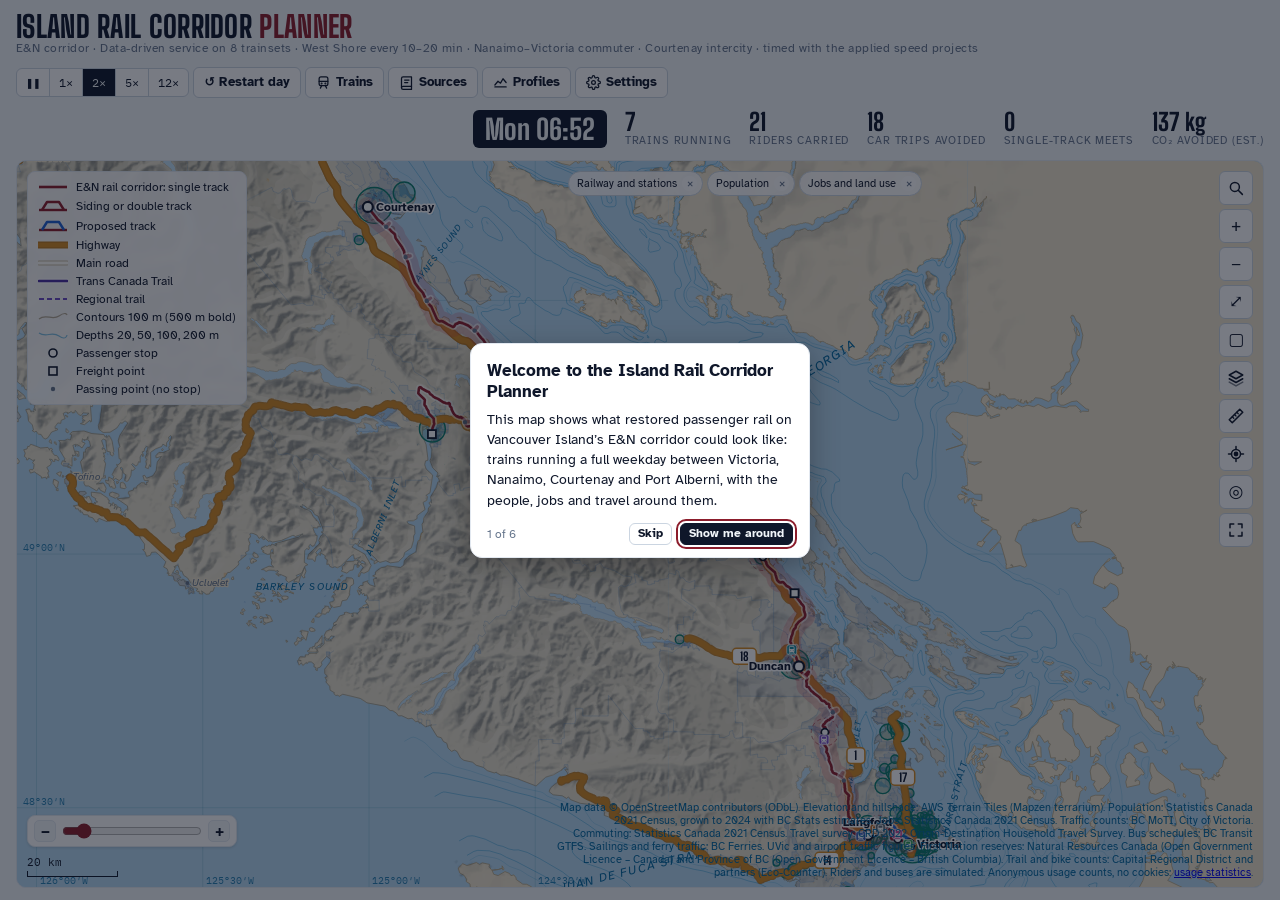
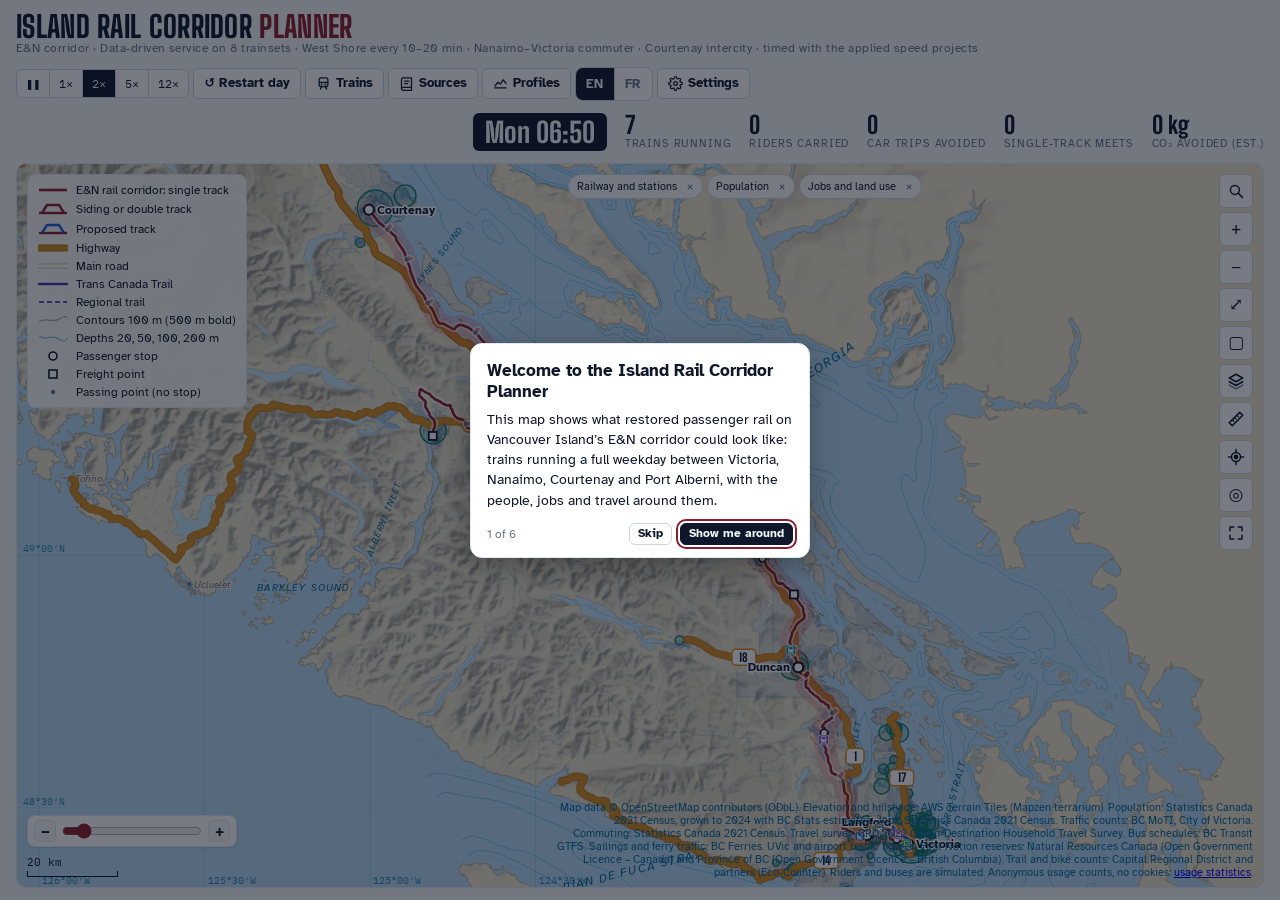
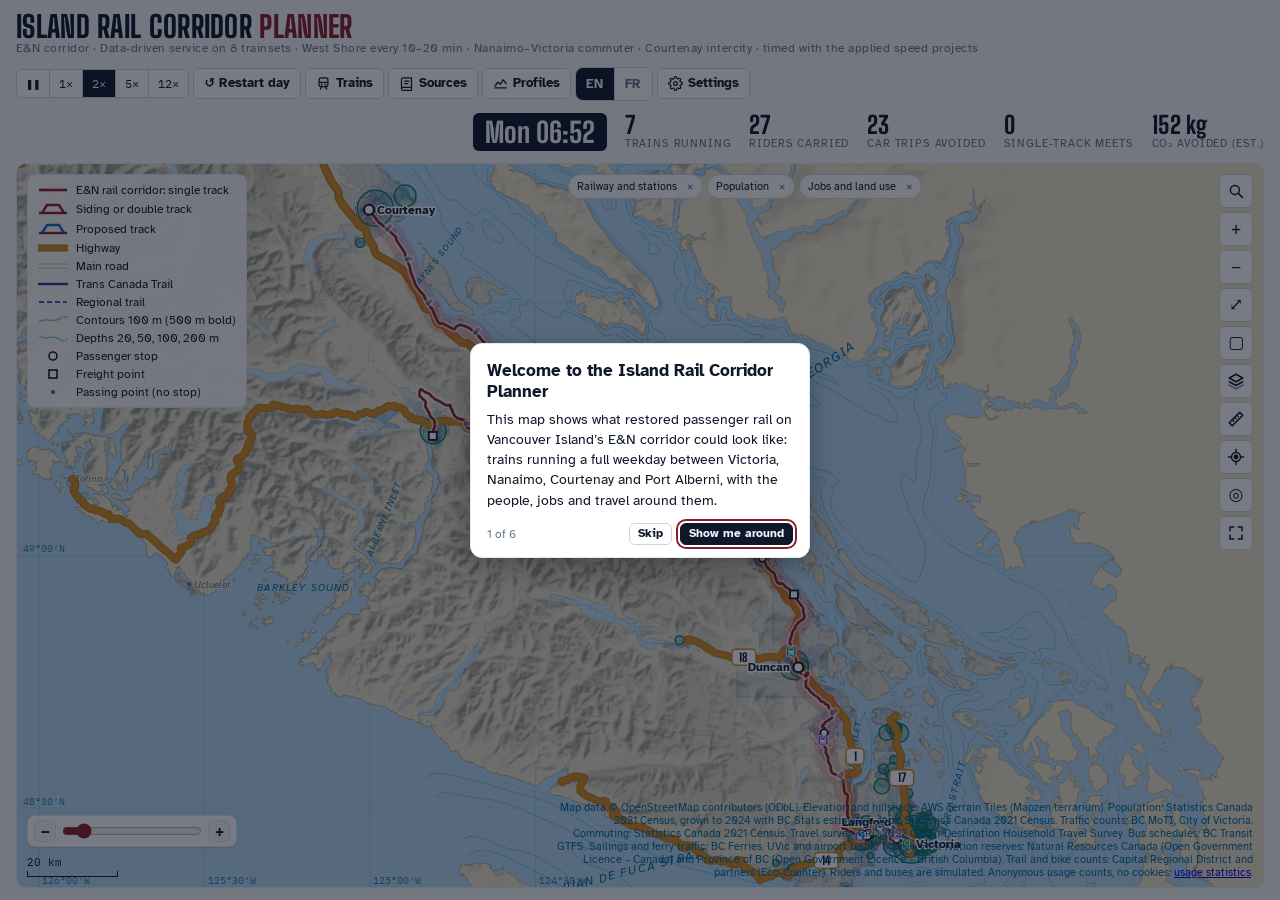
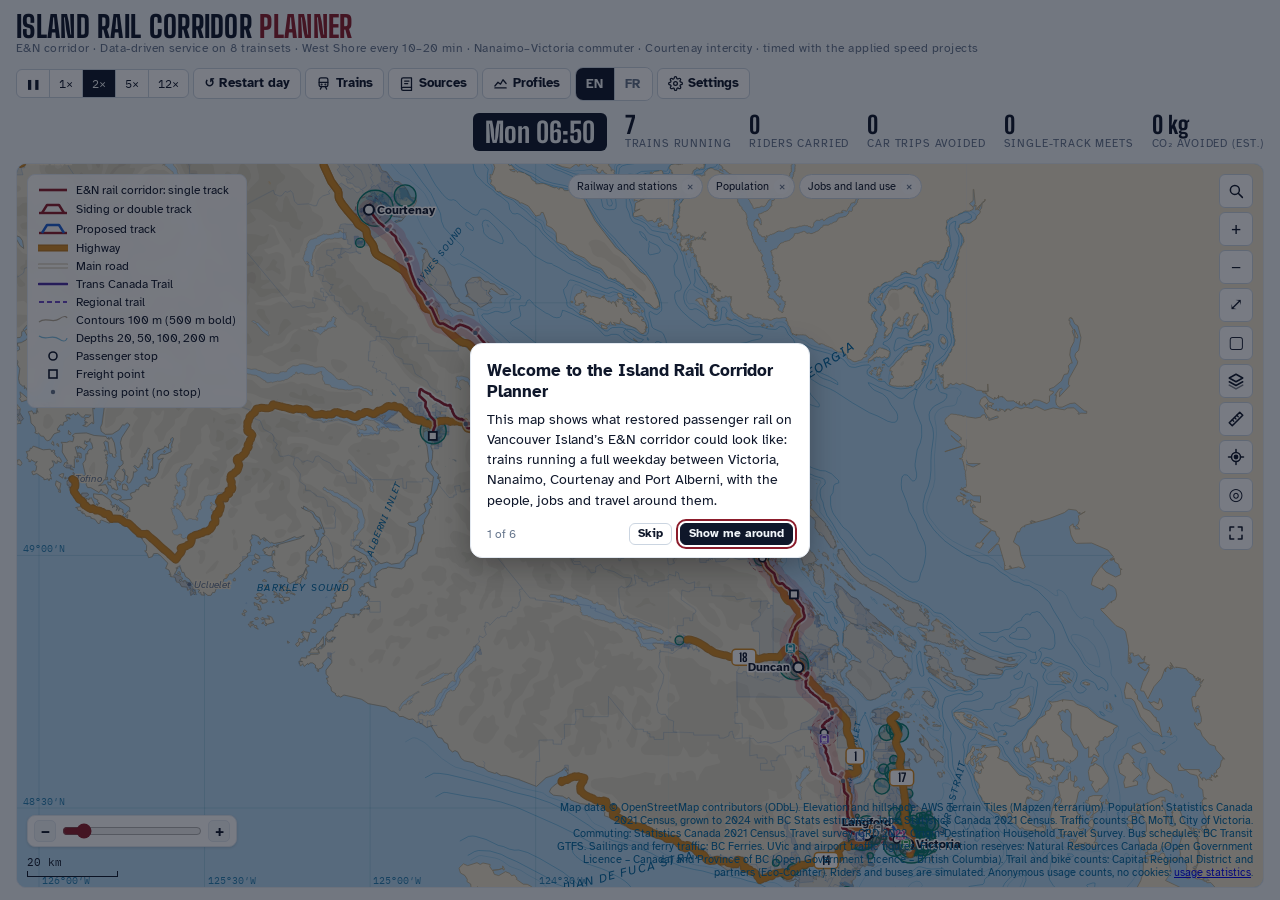
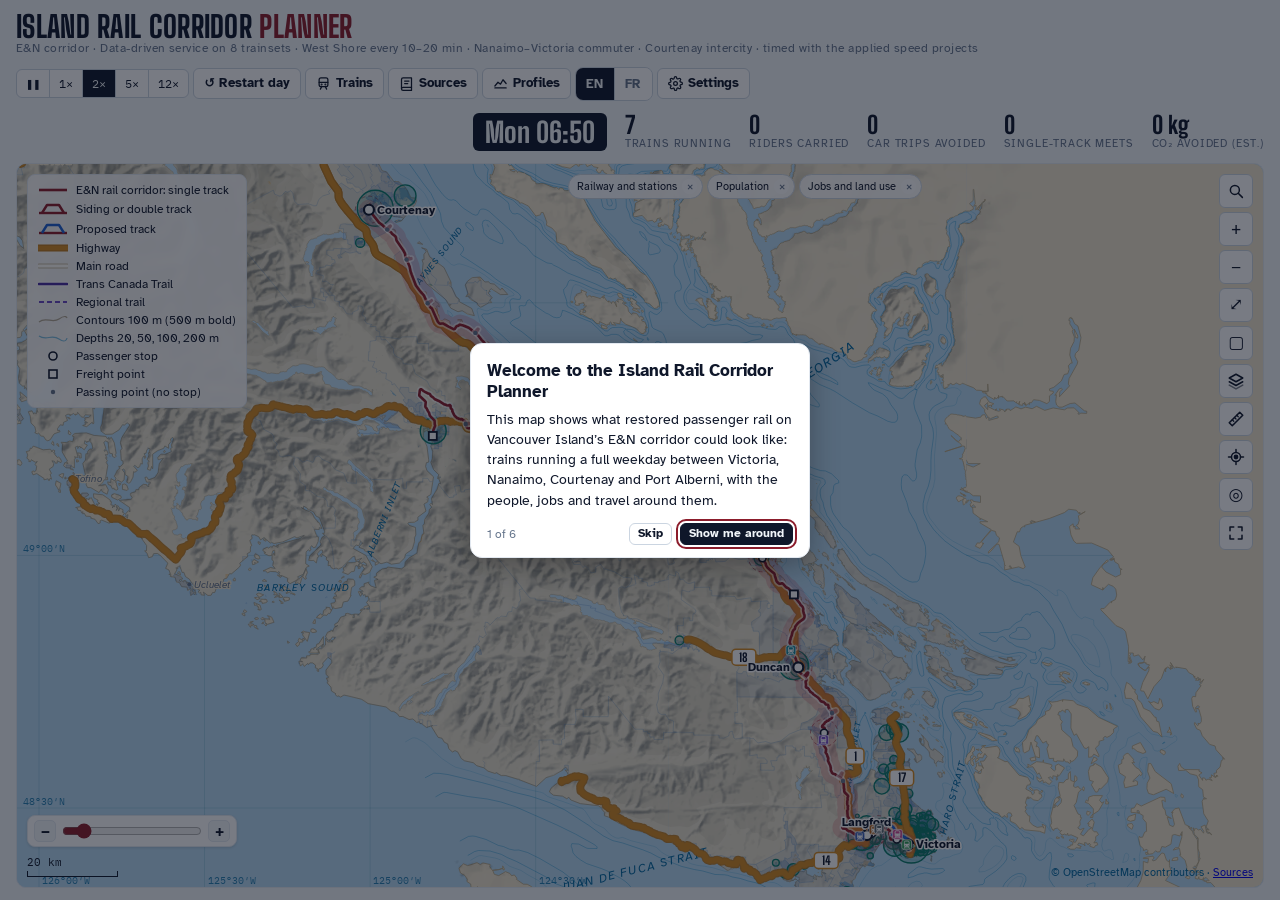
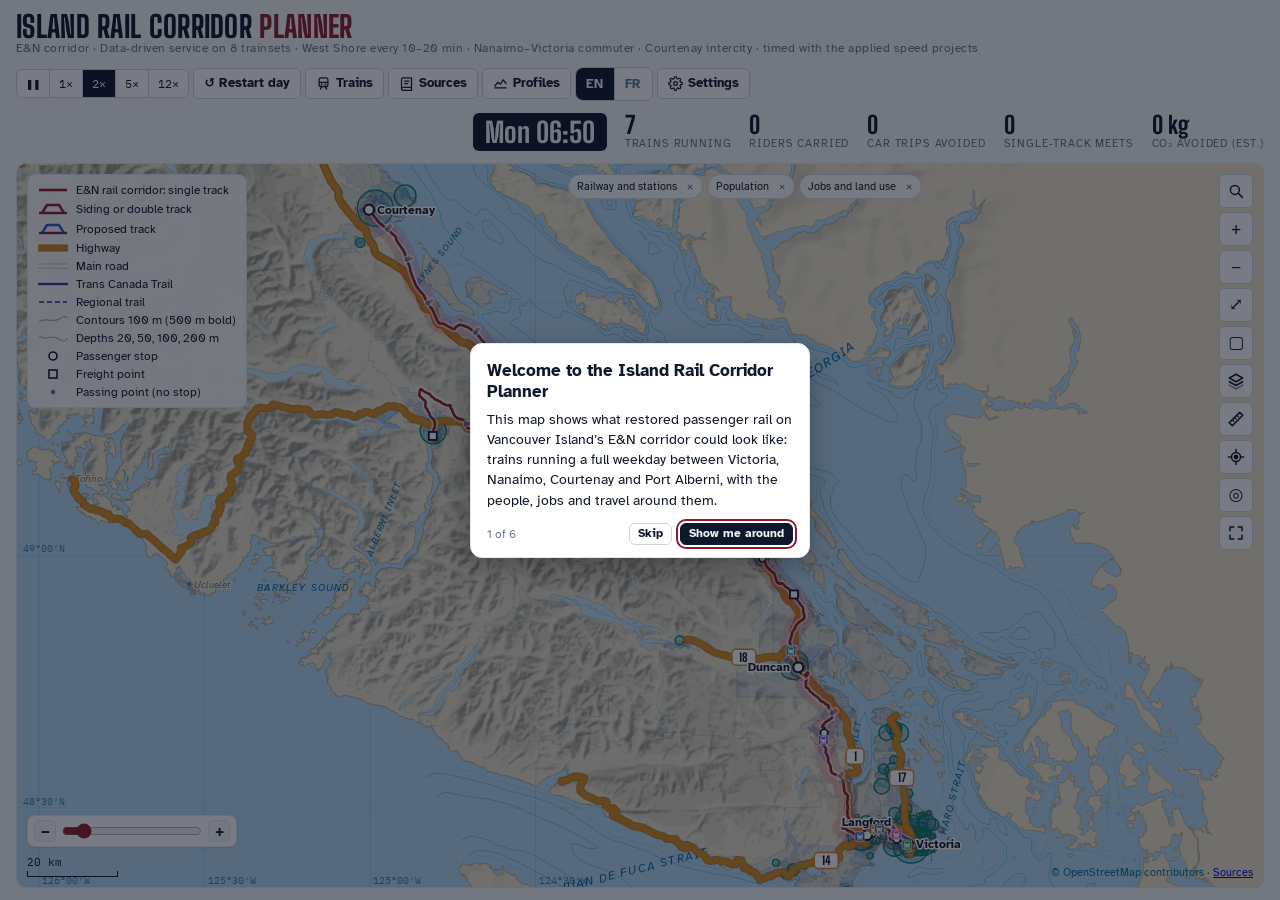
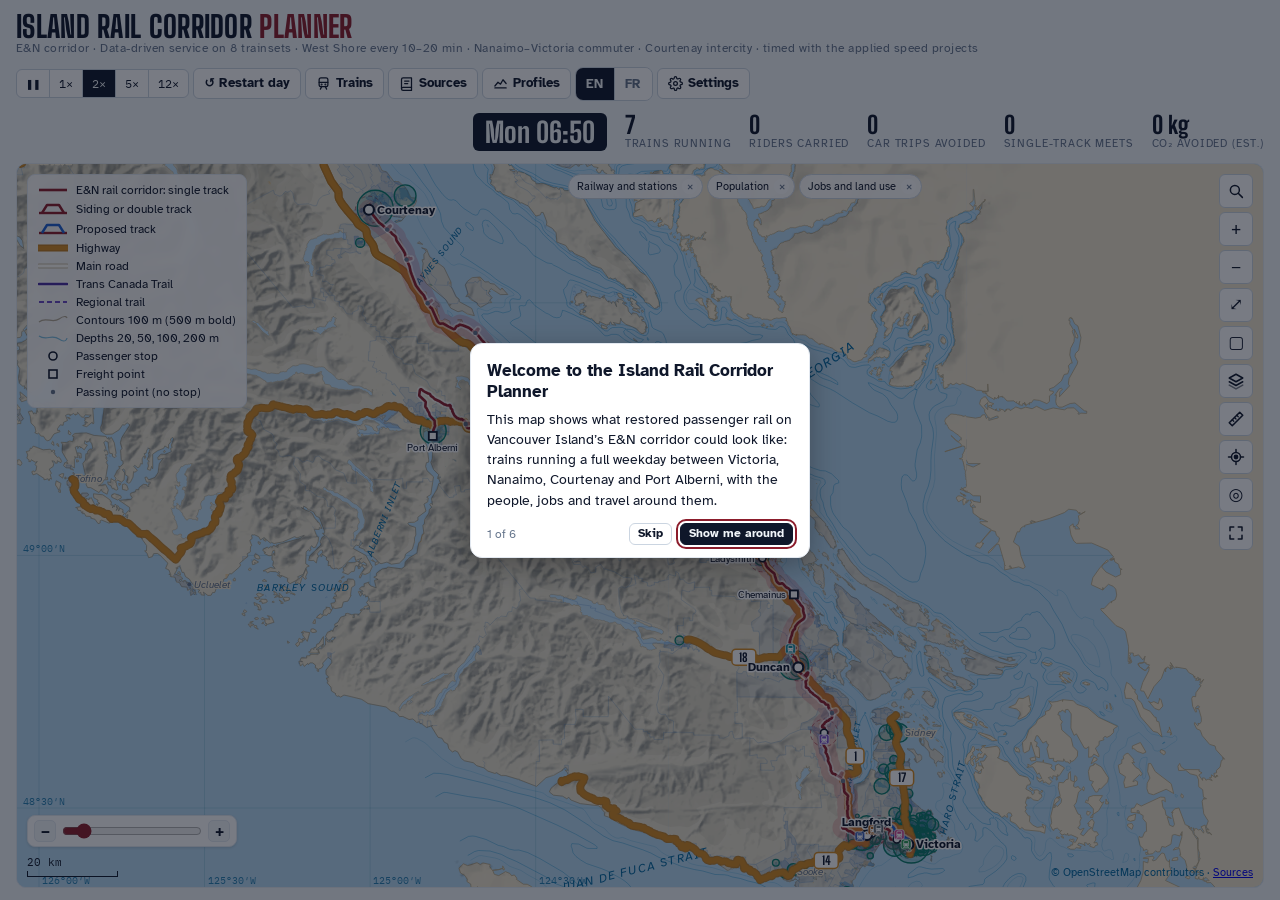
